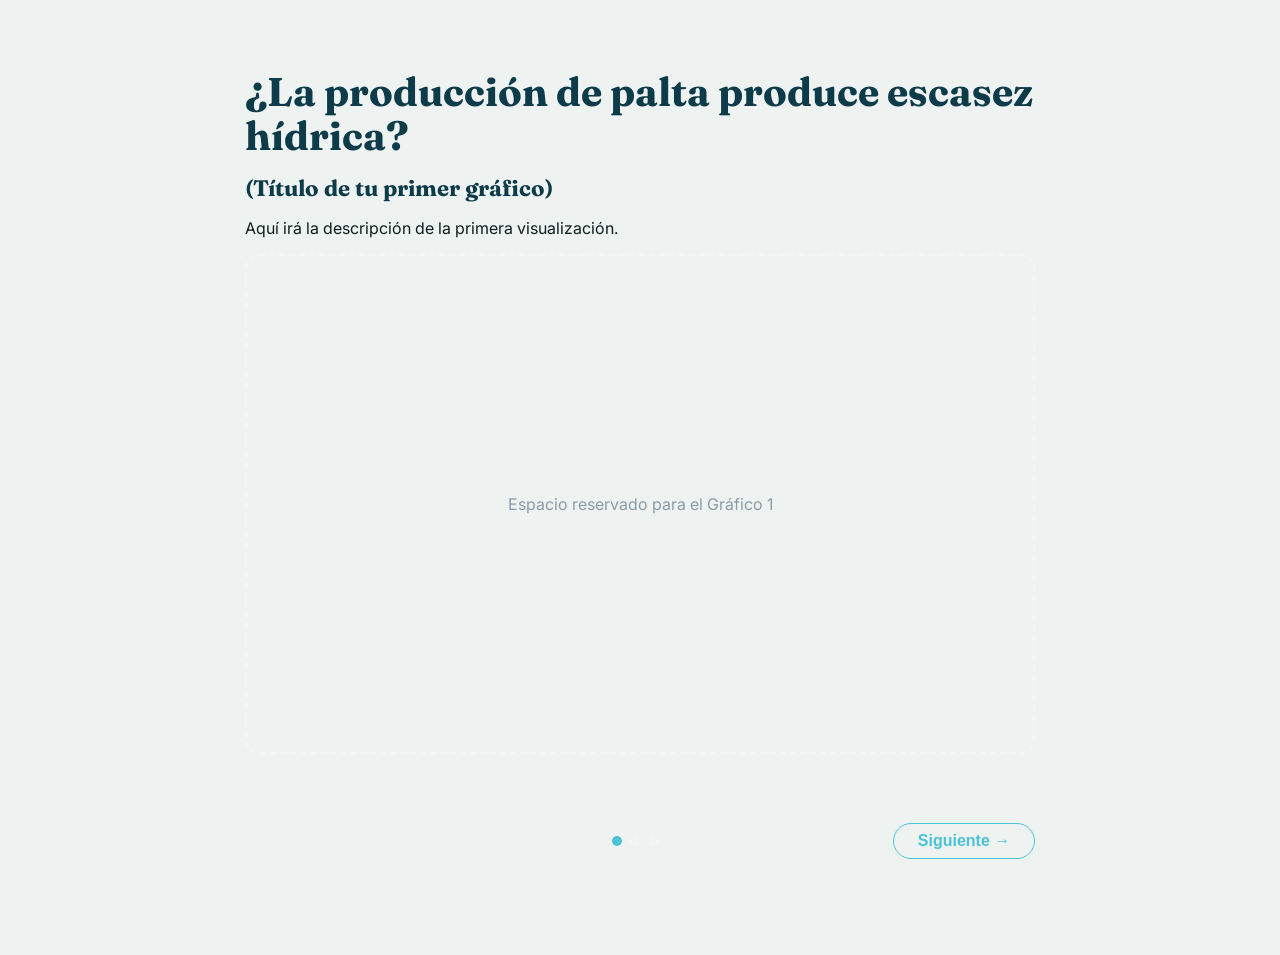
==== index.html @ ee27176e "Agrega estructura de carrusel al index" ====
<!DOCTYPE html>
<html lang="es">
<head>
<meta charset="UTF-8">
<meta name="viewport" content="width=device-width, initial-scale=1, viewport-fit=cover">
<title>Huella hídrica de la palta en Chile</title>
<link rel="preconnect" href="https://fonts.googleapis.com">
<link rel="preconnect" href="https://fonts.gstatic.com" crossorigin>
<link href="https://fonts.googleapis.com/css2?family=Fraunces:opsz,wght@9..144,500;9..144,700&family=Inter:wght@400;500;600&display=swap" rel="stylesheet">
<style>
  :root{
    --agua-1:#0d3b4a;
    --agua-2:#1f7a8c;
    --agua-3:#4dc2d7;          /* celeste de los títulos en modo oscuro */
    --palta-1:#4c6b2f;
    --palta-2:#8a9a3a;
    --tierra:#c9855a;
    --bg:#eef3f1;
    --ink:#0d1f1c;
    --card:#ffffff;
    --titulo:var(--agua-1);    /* h1 y h2 */
    --acento:var(--agua-2);    /* texto destacado del resultado */
    padding-top: env(safe-area-inset-top, 0px);
    padding-bottom: env(safe-area-inset-bottom, 0px);
  }
  @media (prefers-color-scheme: dark){
    :root:not([data-theme="light"]){
      --bg:#0e1513; --ink:#eef3f1; --card:#152220; --titulo:var(--agua-3); --acento:var(--agua-3);
    }
  }
  :root[data-theme="dark"]{
    --bg:#0e1513; --ink:#eef3f1; --card:#152220; --titulo:var(--agua-3); --acento:var(--agua-3);
  }
  *{box-sizing:border-box;}
  body{
    margin:0; background:var(--bg); color:var(--ink);
    font-family:'Inter',system-ui,-apple-system,sans-serif;
    -webkit-font-smoothing:antialiased;
  }
  .wrap{max-width:880px;margin:0 auto;padding:2.2rem 1.4rem 3rem;}

  h1, h2{font-family:'Fraunces',Georgia,serif; font-weight:700; color:var(--titulo);}
  h1{font-size:clamp(1.7rem,4vw,2.5rem); line-height:1.1; margin:0 0 .4rem;}
  h2{font-size:1.4rem; margin:0 0 .3rem;}
  p.lead{max-width:60ch;color:inherit;opacity:.82;font-size:1rem;line-height:1.5;margin:0 0 1.8rem;}

  .panel{
    background:var(--card); border-radius:18px; padding:1.4rem 1.4rem 1.6rem;
    box-shadow:0 1px 2px rgba(0,0,0,.06);
    margin-bottom:1.4rem;
  }
  .balanza{width:100%; border:0; display:block; min-height:560px;}

  section.mapa{margin:1.2rem 0 2rem; padding-bottom:1.8rem; border-bottom:1px solid rgba(0,0,0,.08);}
  section.mapa p.desc{opacity:.75; margin:0 0 1.2rem; max-width:65ch; line-height:1.5;}
  /* ---- Mapas interactivos ---- */
  .btn-sonido{font:inherit; font-size:.9rem; font-weight:600; padding:.5rem .9rem; border-radius:999px; cursor:pointer;
    border:1px solid var(--agua-2); background:transparent; color:var(--titulo); margin:0 0 1rem;}
  .btn-sonido[aria-pressed="true"]{background:var(--agua-2); color:#fff;}
  .mapas{display:grid; grid-template-columns:1fr 1fr; gap:1.2rem;}
  .mapa-card{margin:0; min-width:0; background:#0e1513; color:#eef3f1; border-radius:14px; padding:1rem .8rem 1.1rem; text-align:center;}
  .mapa-card figcaption{font-family:'Fraunces',Georgia,serif; font-weight:700; color:#4dc2d7; font-size:1.05rem;}
  .mapa-card svg{display:block; margin:.7rem auto; height:min(72vh,640px); width:auto; max-width:100%; touch-action:manipulation;}
  .reg{stroke:#1f7a8c; stroke-width:.5; stroke-linejoin:round; cursor:pointer; outline:none;}
  .halo{fill:none; stroke:#4dc2d7; stroke-width:1.8; stroke-linejoin:round; pointer-events:none;}
  .escala{max-width:260px; margin:0 auto;}
  .grad{position:relative; height:12px; border-radius:6px; border:1px solid #1f7a8c;}
  .marca{position:absolute; top:-5px; width:3px; height:20px; background:#fff; border-radius:2px; display:none; transform:translateX(-50%);}
  .ticks{display:flex; justify-content:space-between; font-size:.7rem; opacity:.75; margin-top:.25rem;}
  .escala-t{font-size:.78rem; opacity:.8; margin:.35rem 0 0;}
  .nota-m{font-size:.75rem; opacity:.6; margin:.5rem 0 0;}
  .creditos{font-size:.72rem; opacity:.55; margin:.8rem 0 0;}
  #globo{position:fixed; z-index:50; display:none; pointer-events:none; background:#152220; color:#eef3f1; border:1px solid #1f7a8c;
    border-radius:10px; padding:.55rem .75rem; font-size:.82rem; min-width:150px; max-width:230px; box-shadow:0 6px 20px rgba(0,0,0,.45);}
  #globo strong{color:#4dc2d7; font-family:'Fraunces',Georgia,serif; font-size:.95rem;}
  #globo .cifra{font-size:1.15rem; font-weight:700; margin:.15rem 0 .3rem;}
  #globo .barra{height:6px; border-radius:3px; background:rgba(255,255,255,.12); overflow:hidden;}
  #globo .barra i{display:block; height:100%;}
  #globo small{display:block; opacity:.7; margin-top:.3rem; line-height:1.3;}
  /* --- ESTILOS DEL CARRUSEL --- */
  .carrusel-contenedor {
     position: relative; width: 100%; min-height: 600px; margin-top: 1rem;
  }
  .slide {
      display: none; /* Oculta todos los gráficos por defecto */
      animation: fadeIn 0.4s ease-in-out;
  }
  .slide.activo {
      display: block; /* Solo muestra el que tiene la clase activo */
  }
  @keyframes fadeIn {
      from { opacity: 0; transform: translateY(10px); }
      to { opacity: 1; transform: translateY(0); }
  }
  .controles-carrusel {
      display: flex; justify-content: space-between; align-items: center;
      margin-top: 2rem; padding-top: 1rem;
      border-top: 1px solid rgba(255,255,255,0.1);
  }
  .btn-nav {
      background: transparent; color: var(--agua-3);
      border: 1px solid var(--agua-3); padding: 0.5rem 1.5rem;
      border-radius: 99px; font-size: 1rem; font-weight: 600;
      cursor: pointer; transition: all 0.2s;
  }
  .btn-nav:hover { background: rgba(77, 194, 215, 0.1); }
  .btn-nav:disabled { opacity: 0; pointer-events: none; }
  .indicadores { display: flex; gap: 8px; }
  .punto {
      width: 10px; height: 10px; border-radius: 50%;
     background: rgba(255,255,255,0.2); transition: 0.3s;
  }
  .punto.activo { background: var(--agua-3); }
</style>
</head>
<body>
<div class="wrap">
 <div class="wrap">
    <!-- TÍTULO PRINCIPAL FIJO -->
    <h1>¿La producción de palta produce escasez hídrica?</h1>

    <div class="carrusel-contenedor">
        
        <!-- SLIDE 1: ESPACIO PARA TU FUTURO GRÁFICO (Activo por defecto) -->
        <div class="slide activo" id="slide-0">
            <h2>(Título de tu primer gráfico)</h2>
            <p class="desc">Aquí irá la descripción de la primera visualización.</p>
            
            <!-- Recuadro temporal mientras haces el gráfico -->
            <div style="min-height: 500px; border: 2px dashed rgba(255,255,255,0.2); display: flex; align-items: center; justify-content: center; color: #8a9ba8; border-radius: 14px;">
                Espacio reservado para el Gráfico 1
            </div>
        </div>

        <!-- SLIDE 2: TU MAPA CON SONIDO (El código exacto que ya tenías) -->
        <div class="slide" id="slide-1">
            <section class="mapa" style="border:none; margin:0; padding:0; padding-bottom: 0;">
                <h2>Impacto Territorial: Plantaciones vs. Escasez Hídrica</h2>
                <p class="desc">Comparativa geográfica entre la concentración de hectáreas plantadas de palto y la cantidad de decretos de escasez.</p>
                <button type="button" id="btn-sonido" class="btn-sonido" aria-pressed="false">🔇 Activar sonido</button>
                <div class="mapas">
                    <figure class="mapa-card" id="m-palto"></figure>
                    <figure class="mapa-card" id="m-escasez"></figure>
                </div>
                <p class="creditos">Sonidos de floraphonic, freesound_community y kanah95 (Pixabay), recortados y con el volumen igualado.</p>
                <div id="globo" role="tooltip"></div>
            </section>
        </div>

        <!-- SLIDE 3: EL NUEVO MAPA INTERACTIVO DE PLOTLY -->
        <div class="slide" id="slide-2">
            <section class="mapa" style="border:none; margin:0; padding:0;">
                <h2>Uso de Agua por Región: Producción y Exportación</h2>
                <p class="desc">Explora el mapa interactivo pasando el cursor para ver el volumen de agua gastada en producción regional.</p>
                
                <!-- Llama al mapa que creamos en Python -->
                <iframe id="mapa3" style="width: 100%; min-height: 820px; border: none;" src="visualizaciones/mapa_interactivo_agua.html" title="Mapa Interactivo Agua" loading="lazy"></iframe>
            </section>
        </div>

    </div>

    <!-- BOTONES DE NAVEGACIÓN (Flechas) -->
    <div class="controles-carrusel">
        <button id="btn-prev" class="btn-nav" disabled>&#8592; Anterior</button>
        <div class="indicadores">
            <span class="punto activo"></span>
            <span class="punto"></span>
            <span class="punto"></span>
        </div>
        <button id="btn-next" class="btn-nav">Siguiente &#8594;</button>
    </div>
</div>

<script>
  // Ajusta la altura del iframe con la que informa la visualización (sin scroll interno)
  (function(){
    const frame = document.getElementById('balanza');
    window.addEventListener('message', function(e){
      if (e.source !== frame.contentWindow) return;
      const d = e.data;
      if (d && d.tipo === 'balanza-altura' && Number.isFinite(d.altura)) frame.style.height = d.altura + 'px';
    });
  })();
</script>
<script>
(function(){
  const MAPA = {"vb":[0,0,210.4,835.4],"r":[{"n":"Arica y Parinacota","p":"M150.2 36.8L149 37.1L148.9 38.1L145.7 40.4L144.2 40.1L142.7 41L140 38.7L130.2 38.9L121.6 43L122 41.2L120.1 33.8L120.7 27.3L121.3 26.3L119.7 24.3L120.7 23.5L124.5 23.6L126.7 22.5L128.1 22.5L130.7 20.4L133 16.5L131.5 11.3L132.1 9.2L134.9 9.5L139.1 6L139.1 8.3L141.9 11L143.1 16.1L146.6 16.8L147.9 18L146.1 20.2L147.8 21.7L147.5 22.9L148.3 23.6L148.1 25.9L149.1 26.9L149 29.6L148.4 30.1L149.5 31.3L150.7 34.8L150.4 36.4Z","ha":26.5,"y":2022,"d":3,"f":["2025-07-22","2026-07-23","2027-07-24"]},{"n":"Tarapacá","p":"M124.8 63.6L125.1 59.3L124.5 53.8L124.1 52.3L123 51.2L123.4 49.2L121.6 43L130.2 38.9L140 38.7L142.7 41L144.2 40.1L145.7 40.4L148.9 38.1L149 37.1L150.2 36.8L151.9 39.4L153.3 39.9L157.3 44L158.9 44.5L161.9 47L155.8 54.2L157.7 55.8L159.2 56.2L158.7 60L158.4 60.6L154.2 61.2L154 62.3L155.5 62.4L155.3 64.9L156.4 66.4L156.1 67.2L154.7 67.4L154.7 69.3L160.9 73.4L158.7 75.1L158.6 78.1L160.3 79.7L159.1 82.3L152.1 87L142.4 89.4L137.3 94.4L134.9 90.8L132.7 90L126.5 90.1L125.7 88.1L126.3 87.6L126 85.9L124.9 83.7L125.1 82.8L123.9 81.4L124.9 79.9L124.8 78.6L123.3 76.9L123.8 76.6L123.6 70.8L124.4 69.4L123.8 67.3L125 65.7L124.4 64.1Z","ha":0.0,"y":2016,"d":0,"f":[]},{"n":"Antofagasta","p":"M158.9 172.9L156.7 173L155.9 174.4L153.8 175.1L152.9 174.4L149.5 174.5L148.4 176L149.2 177.3L147.6 179L148.1 180.1L147.1 181.9L147.9 182.1L147 183.7L143.9 184.9L141 185.3L140 184.8L137.9 186.9L133 186.1L130.8 186.7L129.7 185.6L127.3 186.2L126.1 187.1L122.1 186.4L121.4 185.7L116.5 188.1L114.8 188L114.5 189.2L113.7 189.2L114.3 188L112 184.1L112.1 183.2L113.1 182.4L113.2 180.8L114.1 180.3L113.9 178L116.4 176.8L116.8 175.2L118.1 174.6L118.5 172L117.8 169.4L117 168.9L117.7 166.1L116.4 164.7L116.6 163.7L115.4 160.5L115.9 157.5L115.3 156.9L117 148.9L116.6 145.6L117.1 143L116.5 142.1L119.3 137L119.2 135.4L117.8 133.8L116.8 133.7L116.2 135.1L114.6 134.6L115.3 130.7L114.8 129.2L115.7 127.8L115.3 126L115.8 125L116.9 124.3L117.4 125.8L118.7 125.7L120.1 124.6L121.6 121.8L121.1 118.7L122.1 116L121.7 114.6L122.6 113L122 112.2L123.9 100.4L124.7 98.8L124.5 94.9L125.8 93.5L126.6 90.1L132.7 90L134.9 90.8L137.3 94.4L142.4 89.4L152.1 87L159.1 82.3L160.3 79.7L161.7 79.5L166.7 87.4L166.7 93.8L169.2 97.4L169 101.9L171.8 104.6L171.4 105.6L172.2 107.6L172 110.6L172.6 110.9L172.8 113L174 113.8L173.9 115L173 115.8L173 120.1L174.8 121.2L179.8 121.5L188.1 119.7L192.1 123.7L185 145.8L165.3 153.6L163.9 155.6L162.3 155.5L160.7 158.4L160.1 157.9L159.8 158.3L159.9 159.5L158.4 162.1L159.5 163.8L161.1 164.5L161.7 166.9L162.7 167.6L163.2 168.9L159.9 170L159.8 171.2L158.9 172.2L159.2 172.7Z","ha":null,"y":null,"d":0,"f":[]},{"n":"Atacama","p":"M158.9 172.9L159.3 174.5L157.9 176.1L159.4 178.8L158.9 180L160.3 181.6L162.4 191.7L158.6 194L158 198.4L164.9 207.6L163.8 208.8L164.2 210.1L161.4 210.7L160 212.2L158.6 211.8L158.2 213.1L157 212.7L156.2 211.4L153.9 211.4L152.2 213.4L152 214.9L152.9 215.6L151.9 216.1L150.5 218.8L149.4 218.9L150.4 220.4L149.4 220.5L149.7 221.3L148 222.5L148.2 224.3L147.3 224.6L146.5 228.5L145.3 230.1L144.1 230L142.6 233.4L140.7 235.5L139.6 234.7L137.9 237.8L136.8 238.2L136.4 239.1L135.2 239.2L135.6 239.9L134.6 240.8L135 243.2L134.3 243.4L133.5 245.7L134.3 247.2L132.7 250L133 251.8L132.3 252.7L132.2 255L130.2 255.2L128.8 256.1L129.1 257.4L127.8 258.2L127.3 260.3L128.5 260.9L128.1 261.8L128.9 262.6L125.9 263.5L123.6 263.2L121.2 260.1L119.6 260.1L119.3 260.6L117.9 260.3L117.7 257.1L115.9 253L112.3 253.3L112.1 254.3L110.6 255.1L108.3 254.9L106.9 255.9L106.2 258.9L105.1 259.7L104.4 259.7L104.5 258.7L102.4 258.2L102 256.1L100.4 256.1L98.8 255.1L97.5 256L95.7 256L95.6 255.2L96.5 254.3L95.8 253.7L95.3 250.1L96 248.8L98.2 247.7L100 245.3L100.3 244.1L99.6 242.8L100.8 242.3L100.9 240.9L101.7 240.6L102.9 238.4L102.1 237.1L103.1 235.6L102.4 232.9L103.3 232.3L103.4 229.4L105.7 223.4L106.2 224L108.5 222.6L108.8 220.1L107.1 217.1L107.8 216L106.9 212.9L107.7 211.6L108.5 212.4L109.5 211.9L109.6 210.4L110.5 210.4L110.1 210.1L110.8 209.4L109.9 206.7L110.9 204.7L112 204.1L111.5 203.1L113.1 200.2L112.8 196.3L114.3 195.3L113.3 194.1L113.9 193.4L113.3 192.2L113.7 189.2L114.5 189.2L114.8 188L116.5 188.1L121.4 185.7L122.1 186.4L126.1 187.1L127.3 186.2L129.7 185.6L130.8 186.7L133 186.1L137.9 186.9L140 184.8L141 185.3L143.9 184.9L147 183.7L147.9 182.1L147.1 181.9L148.1 180.1L147.6 179L149.2 177.3L148.4 176L149.5 174.5L152.9 174.4L153.8 175.1L155.9 174.4L156.4 173.1L158.6 172.9Z","ha":144.9,"y":2024,"d":14,"f":["2008-08-22","2012-03-15","2012-09-16","2013-03-17","2013-09-18","2015-08-06","2016-02-07","2016-08-12","2021-05-02","2021-11-05","2022-05-05","2022-06-24","2023-11-16","2024-11-17"]},{"n":"Coquimbo","p":"M92.3 296.6L92.5 295.1L91.2 290.4L91 287.3L91.8 281L92.8 278.7L93.4 279.9L94.3 279.9L95.6 279.4L96.6 277.2L97.1 277.7L98 277.3L98.4 275.3L97.4 273.5L98.8 273.1L99.1 272L99.7 272.6L100.5 271.2L100.2 269.7L99.1 268.5L100.2 265.3L99.3 263.9L99.9 261.7L99.1 260.7L99.4 259.5L96.5 257.6L95.7 256L97.5 256L98.8 255.1L100.4 256.1L102 256.1L102.4 258.2L104.5 258.7L104.4 259.7L105.1 259.7L106.2 258.9L106.9 255.9L108.3 254.9L110.6 255.1L112.1 254.3L112.3 253.3L115.9 253L117.7 257.1L117.9 260.3L119.3 260.6L119.6 260.1L121.2 260.1L124.1 263.3L125.9 263.5L128.8 262.8L129 265.9L130.3 267.3L129.6 269.4L130.4 270.5L129.6 274L128.5 275.4L129.2 276.1L131.6 276.2L131.8 276.8L131.3 278.2L130.2 278.2L129.8 280.8L128.7 281.7L126.4 281.9L124.4 280.9L125.2 282.7L123.6 284L123.6 285.3L122.7 286.6L122.5 289.1L120.9 293.3L122 295.8L120.9 295.8L119.2 298.5L118.1 296.7L116.5 298.9L115.7 307.8L116.8 308.8L116.8 309.6L117.6 309.7L118 313.1L121.8 313.8L123.3 315.4L121.6 317.4L119.7 316.8L119.5 317.3L120.6 317.8L120.5 318.6L121.2 319.2L120.9 322L118.4 322.1L118 320L116.4 319.5L116.1 320L113.8 319.1L113.7 317.5L112.9 317.6L112 316.7L107.8 318L107.4 317.3L105.5 317L105.7 317.8L102.8 319.9L101.8 319L99.1 320.6L95.8 319.7L94.8 320.1L95.3 319L95.6 315.2L95.1 315.2L95.7 314.1L95.3 313.1L94.4 313.1L95.5 311.4L94.7 310.7L93.9 307.5L94.2 305.6L92.1 298.5L92.4 296.7Z","ha":3015.7,"y":2024,"d":42,"f":["2008-07-29","2008-08-06","2008-08-15","2011-05-24","2011-05-24","2011-08-01","2011-12-06","2012-06-07","2013-02-27","2013-09-21","2013-11-20","2014-08-06","2014-08-27","2015-02-06","2015-03-02","2015-08-09","2015-08-09","2015-11-10","2016-05-10","2016-11-11","2017-05-22","2017-09-29","2018-05-02","2018-11-03","2019-05-27","2019-12-01","2020-06-30","2021-01-01","2021-07-04","2022-01-05","2022-07-06","2023-07-07","2024-07-07","2025-07-08","2025-07-11","2025-07-26","2026-07-07","2026-07-12","2026-07-27","2027-07-10","2027-07-10","2027-07-24"]},{"n":"Valparaíso","p":"M94.8 320.1L95.8 319.7L99.1 320.6L101.8 319L102.8 319.9L105.7 317.8L105.5 317L107.4 317.3L107.8 318L112.7 317L114 317.9L113.8 319.1L116.1 320L116.4 319.5L118 320L118.4 322.1L120.3 321.8L122.9 323.2L122.7 325.5L124.6 326.3L125.1 327.8L124.1 329.7L124.6 331.8L125.4 333.4L127.9 335.4L127.3 337.8L122.7 340.7L122.5 341.7L121.3 340.1L119.7 339.9L119.2 338.4L118.4 338.1L116.9 339.6L114.8 336.4L112.6 336.8L112 336L109.8 336.1L106 337.2L105.7 339.5L106.3 341.9L104.8 342.6L101.7 342.7L101.6 345.7L99 346.6L99.2 350.7L97 352.3L98.6 353.9L97.2 354.6L94.5 354.2L94.4 356.3L91 358.1L89 357.1L88.4 357.4L89.4 354.2L92.2 352.9L93.2 350.2L92.9 349.5L93.4 349.5L93.1 348.4L91.4 346.9L92.4 344.2L91.5 343L91.8 342.4L91.2 341.9L91.7 341.4L90.6 339.6L91.8 339.9L92.3 338.4L94.4 338L94.6 336.1L95.5 335.8L94.8 332.8L95.9 332.7L95.5 331.5L96.3 331.5L97.1 330L96.2 327.4L97.1 326.7L97.6 324.7L96.2 323.5L96.1 321.8L94.8 320.5Z","ha":20254.9,"y":2025,"d":75,"f":["2008-07-29","2008-08-15","2008-10-21","2011-05-24","2011-05-24","2011-07-28","2011-12-06","2012-05-09","2012-05-09","2012-05-18","2012-05-29","2012-06-07","2012-12-12","2013-06-13","2014-04-11","2014-04-11","2014-04-11","2014-07-15","2014-07-15","2014-10-12","2015-03-04","2015-04-13","2015-05-28","2015-09-05","2015-10-01","2015-10-14","2015-11-26","2016-09-24","2016-09-29","2017-07-24","2017-07-31","2017-08-22","2017-10-03","2018-02-02","2018-07-05","2018-07-30","2018-07-30","2018-08-01","2019-01-06","2019-03-01","2019-07-30","2019-07-30","2019-09-01","2020-01-31","2020-02-20","2020-03-02","2020-03-02","2020-03-02","2020-03-16","2020-03-17","2020-08-04","2020-08-21","2020-09-03","2020-09-03","2020-09-03","2021-02-05","2021-02-27","2021-03-21","2021-08-08","2021-08-28","2021-09-08","2021-09-22","2022-02-09","2022-03-01","2022-03-09","2022-03-23","2022-08-10","2022-09-01","2022-09-10","2022-09-24","2023-08-12","2023-09-11","2023-09-11","2024-08-13","2024-09-27"]},{"n":"Metropolitana de Santiago","p":"M113.6 336.7L115 336.6L116.9 339.6L118.4 338.1L119.2 338.4L119.7 339.9L121.3 340.1L122.5 341.7L122.7 340.7L125.7 338.8L126.6 340.6L126.4 342.1L127.1 342.7L126.9 343.5L127.7 344.6L129.5 343.4L132 343.8L132.6 345.7L131.9 346.2L131.3 348.7L130.5 349.2L130.6 353L129.8 354.4L129.9 355.8L130.8 356.8L129.8 358.3L130.8 358.3L131.5 359.3L130.5 361.9L132 363.2L131.9 364.4L129.7 365.3L128.4 364.4L126.6 365.1L126.7 363.9L124.6 362.9L124.2 362.1L124.7 361.7L123.8 359.8L122.5 359.8L122.2 360.6L120.5 360.2L120.9 359.1L119.7 356.6L118.3 355.9L113.6 357.8L112.6 357.1L111.5 357.9L110.7 357.6L110.1 358L110.8 359.1L110.2 359.8L108.7 359.9L108.7 360.6L107.8 360.9L108.2 362.2L104.8 363L102.4 362.5L100.1 360L98 360.7L95.6 359L94.2 358.8L93.8 359.8L91.1 358.4L91.6 357.5L94.4 356.3L94.5 354.2L97.2 354.6L98.6 353.9L97 352.3L99.2 350.7L99 346.6L101.6 345.7L101.7 342.7L104.8 342.6L106.3 341.9L105.9 337.3L109.8 336.1L112 336L113.3 336.8Z","ha":4808.2,"y":2025,"d":81,"f":["2008-07-29","2008-08-15","2011-08-17","2011-10-13","2012-07-20","2012-10-04","2017-05-11","2017-05-11","2018-04-25","2018-10-26","2019-01-05","2019-02-14","2019-07-30","2020-01-19","2020-01-19","2020-02-26","2020-03-06","2020-04-01","2020-04-17","2020-06-30","2020-08-04","2020-08-04","2020-08-21","2020-08-27","2020-09-11","2020-09-19","2020-10-02","2020-10-06","2020-10-20","2020-10-30","2021-01-01","2021-02-05","2021-02-21","2021-02-24","2021-02-28","2021-03-04","2021-03-14","2021-03-21","2021-04-05","2021-04-21","2021-05-02","2021-07-04","2021-08-08","2021-08-22","2021-08-25","2021-09-15","2021-09-18","2021-09-21","2021-10-06","2021-11-03","2022-01-05","2022-01-05","2022-02-09","2022-02-23","2022-02-23","2022-02-25","2022-03-16","2022-03-19","2022-03-22","2022-04-07","2022-05-04","2022-07-06","2022-07-06","2022-08-10","2022-08-24","2022-08-24","2022-08-27","2022-09-17","2022-09-21","2022-09-23","2023-07-07","2023-08-25","2023-08-25","2023-09-20","2023-09-22","2023-09-23","2023-10-17","2023-10-17","2023-10-17","2023-11-16","2024-12-20"]},{"n":"O'Higgins","p":"M84.9 362.7L84.8 361.9L88.5 357L88.4 357.4L90.1 357.4L93.8 359.8L94.3 358.8L96.7 359.4L98 360.7L100.6 360.2L102.4 362.5L104.8 363L108.2 362.2L107.8 360.9L108.7 360.6L108.7 359.9L110.2 359.8L110.8 359.1L110.1 358L110.7 357.6L111.5 357.9L112.6 357.1L113.6 357.8L118.3 355.9L119.7 356.6L120.9 359.1L120.5 360.2L122.2 360.6L122.5 359.8L124.1 360.1L124.6 362.9L126.7 363.9L127.5 367.5L124.9 369.5L123.1 372.2L123.2 373.4L121.2 375.1L121.1 375.5L122.4 376.2L120.6 379.1L120.6 380.3L119.9 380.6L117.5 380.3L116.1 379.1L114.4 380.1L111.3 377.5L107.3 377.7L105.3 376L104.2 376.7L103.5 375.9L101.7 376.9L100.4 376L98.3 376.9L98.5 378.5L92.2 377.4L91.4 379.1L89.3 376.8L86.8 376.5L84.8 374.2L83.8 373.8L84.4 369.5L84 368.3L85.4 366.8L85.5 365.5L85 363.4Z","ha":4560.8,"y":2024,"d":6,"f":["2008-07-29","2011-10-27","2015-10-24","2020-04-03","2022-03-01","2022-09-01"]},{"n":"Maule","p":"M84.2 373.8L86.6 376.4L89.3 376.8L91.4 379.1L92.2 377.4L98.5 378.5L98.3 376.9L100.4 376L101.7 376.9L103.5 375.9L104.2 376.7L105.3 376L107.3 377.7L111.3 377.5L114.4 380.1L116.1 379.1L117.5 380.3L119.9 380.6L119.7 384.2L116.3 384.7L115.3 386.3L117 387.3L118.5 387.3L118.3 390.5L119.6 391.5L119 392.2L119.5 393.4L118.8 393.9L120.1 396.6L119.7 397.3L121 398L118.8 399.2L118.7 400.1L119.7 400.2L118.7 401.3L119.6 401.6L119.8 402.8L119 403.1L118.7 405.2L117.2 405.7L116.3 404.9L115.3 404.9L115.5 405.6L112.6 407.7L113.1 408.5L112.5 409.1L113.2 410.2L112.4 411L108.7 410.5L108.6 412L106.9 412.6L105 411.7L105.1 410.2L103.9 409.6L101.4 411.8L100.7 411.3L100.1 411.8L99.3 413.5L97.6 412.6L96.9 411.1L91.6 409.5L89 407.4L85.6 407.4L82.8 404.5L81.7 407.2L79.9 406.3L79 407.5L78.2 406.9L77 407.4L76.1 406.3L77.2 406.5L77.8 405.7L74.2 404.9L74.4 403.4L72.7 403.5L71.1 402.2L70.9 402.7L68.3 402.2L68.5 401.1L72.8 397.6L72.5 395.5L71.3 393.4L71.7 392.5L74.5 390.4L74.3 388.8L76.2 387.2L76.7 385.3L80.7 382.6L81.1 378.2L84.2 373.8Z","ha":55.0,"y":2024,"d":19,"f":["2008-08-06","2008-08-15","2011-08-25","2011-08-25","2011-10-13","2013-05-29","2014-04-21","2014-08-13","2014-08-27","2016-02-05","2017-04-28","2017-11-26","2018-06-04","2018-12-05","2020-03-06","2020-09-09","2022-02-25","2022-08-26","2023-10-14"]},{"n":"Ñuble","p":"M77.5 422.1L76.8 421.4L75.1 421.7L74.6 421.1L74 421.8L71.1 421.5L71.2 420.7L72.9 420.9L72.1 417.3L67.9 414.8L67.2 413.1L67.8 412.5L67.6 411.7L66.1 411.4L67.7 407.7L67.5 403.9L68.6 402L70.9 402.7L71.1 402.2L72.7 403.5L74.4 403.4L74.2 404.9L76.6 405.6L77.3 405.2L77.7 406.3L76.1 406.3L77 407.4L78.2 406.9L79 407.5L79.9 406.3L81.7 407.2L82.8 404.5L85.6 407.4L89 407.4L91.6 409.5L96.9 411.1L97.6 412.6L99.3 413.5L100.7 411.3L101.4 411.8L103.9 409.6L105.1 410.2L105.4 415.7L106.2 416.5L105.1 417L103.9 416.4L103.5 419.3L102.5 419.9L103.7 420.3L103.3 421.7L104.5 422L104.1 422.6L102 422.7L104.3 425.6L100.6 425.6L98.5 424.7L97.7 425.1L95.4 423.4L94.6 423.8L94.5 426.1L91.6 426.4L89.3 425.6L87.3 427.2L85.1 427.4L84.3 426.8L83.5 427.4L79.1 427.4L79.4 425.2L81.1 424.3L77.7 422.7Z","ha":39.6,"y":2024,"d":1,"f":["2024-04-21"]},{"n":"Biobío","p":"M43.2 451.4L45.1 452.8L44.2 453.6L43.3 452.3ZM52.4 422.7L53.4 424.2L52.4 424.8L51.8 423.8L52 422.9ZM57.6 451L56.3 452.5L57.1 452.9L57.7 455.1L56.7 455L56.7 454L55.7 453.3L52.8 455L52.3 454.5L52.6 450.1L53.7 449.2L53.8 446.4L52.6 443.1L49.6 438.9L49 436.7L51 434L50.5 432L49.1 430.8L49.5 428.2L51 426.4L51.4 427.4L55.3 428.5L57.3 428.2L59.5 426.9L60.5 424.5L59.6 423.1L60.3 419.7L58.9 418.6L59.5 417.8L59.8 418.3L60.8 417.7L60.2 417.1L61 415.1L61.5 415.2L61.3 417.3L63.7 417.5L64.4 415.1L63.7 414.3L64 413.2L65 413.5L65.7 411.4L67.6 411.7L67.8 412.5L67.2 413.1L67.9 414.8L72.1 417.3L72.9 420.9L71.2 420.7L71.1 421.5L74 421.8L74.6 421.1L75.1 421.7L76.8 421.4L77.7 422.7L80.8 423.8L81.1 424.3L79.4 425.2L79.1 427.4L83.5 427.4L84.3 426.8L85.1 427.4L87.3 427.2L89.3 425.6L91.6 426.4L94.5 426.1L94.6 423.8L95.4 423.4L97.7 425.1L98.5 424.7L100.6 425.6L104.3 425.6L103.5 426.4L103.9 427.7L102.3 429.2L101.7 429.1L102.1 431.5L103.1 431.9L103.8 433.8L103.2 434.7L103.7 435.7L102.2 436.7L101.8 438L103.7 440.9L102.7 441.6L104.1 442.3L103.9 443.6L104.7 443.9L105.4 445.8L106.7 446.9L105.4 447.3L104.5 446.6L102.9 447L98.2 446.5L97 448.4L95 449L94.5 449.9L93.3 449.8L92.6 451.4L91.1 450.2L91.6 450L91.1 449.4L91.5 448.3L90.9 447.8L91.4 446.1L90.2 445.4L87.2 446.2L85.7 444.5L83.9 445L82.7 444.5L79.7 442.1L78.2 442.1L76.4 441.3L74.7 439.3L74.4 437.1L71.5 437.6L70.2 436.5L66.7 435.9L62 436.7L61.8 437.7L61.1 438.1L61.4 438.8L63 438.6L63 440.5L61 441.9L61 443.8L59.6 444.4L59.1 445.7L61.9 446.8L61.9 448.3L57.7 451Z","ha":12.4,"y":2024,"d":4,"f":["2008-07-29","2008-08-15","2009-08-04","2014-07-08"]},{"n":"La Araucanía","p":"M68.4 436L71 436.7L71.5 437.6L74.4 437.1L74.7 439.3L76.4 441.3L78.2 442.1L79.7 442.1L82.7 444.5L83.9 445L85.7 444.5L87.2 446.2L90.2 445.4L91.4 446.1L90.9 447.8L91.5 448.3L91.1 449.4L91.6 450L91.1 450.2L92.6 451.4L93.3 449.8L94.5 449.9L95 449L97 448.4L98.2 446.5L102.9 447L104.5 446.6L106.4 448.3L105.7 450L106.4 450.9L106.7 453.8L109.7 456.2L110 457.4L108.4 458.9L108.8 459.6L108 461L104.4 460.8L97.2 464.4L97.8 466.8L97.3 469.3L98.4 472.1L97.8 473.5L96.6 474L96.8 475.7L96.2 476.6L94.9 477.5L96.1 477.8L96.3 478.6L95.5 479.6L93.2 479.4L91 476.6L89 476.5L86.6 475.1L80.3 477.4L79.2 477L79.9 476L78 476.9L73.9 476.3L73.6 475.5L70.9 475.9L70.2 475.3L68.1 475.3L68 474.7L66 474.9L65.7 474.2L67.1 472.7L66.6 472.2L64.7 472.8L63 472.4L61.7 474.4L59.9 475L58.4 474.4L59.2 473.9L58.7 471.5L56.7 465.7L53.1 458.7L52.5 455L55.7 453.3L56.7 454L56.7 455L57.7 455.1L57.1 452.9L56.3 452.5L56.6 451.9L60.6 449.3L60.7 448.6L61.9 448.3L61.9 446.8L59.1 445.7L59.6 444.4L61 443.8L61 441.9L63 440.5L63 438.6L61.4 438.8L61.1 438.1L62.6 436.5L67 436Z","ha":null,"y":null,"d":0,"f":[]},{"n":"Los Ríos","p":"M57 484.4L58 485.4L57.4 486.3L55.5 484.8L56.4 484.6ZM82.5 477L86.2 475L89.6 476.7L91 476.6L91.8 478.2L91 480L92 480.7L91.4 480.9L92 483.3L91.6 484L93.7 485.6L93.1 486.8L92.1 487.3L91.9 489.7L88.7 489.4L89.2 489.9L88.7 491.1L89.3 491.4L88.6 492.1L90.4 494L91 493.4L91.7 493.7L92.3 495.2L90.4 496.8L88.7 496.5L88 499.3L85.6 501L80.8 501.8L78.6 501.3L77.8 501.9L75.6 501.4L72 502L71 500.9L68 500L64 495.7L61.9 494.8L54.9 494.7L53.8 493.2L50.9 493.9L49.6 493.6L49 492.6L48.3 492.7L48.1 491.7L49.6 490.3L49.3 488.6L48.4 487.6L49 486.7L50.9 486.5L53.1 485.3L53.5 484.3L54.3 484.5L55.2 486.3L55.6 485.2L56.7 486.5L57.4 486.4L58.2 484.7L60.4 485.7L60.2 484.9L59.2 485.1L58 484.4L58.2 482L59.7 481.4L59.6 480.8L58.1 481.6L57.5 484.4L54.9 484.7L55.2 482.4L54.7 481.4L58.1 477.6L58.1 476L58.9 475.4L58.4 474.4L59.9 475L61.7 474.4L63 472.4L64.7 472.8L66.6 472.2L67.1 472.7L65.7 474.2L66 474.9L68 474.7L68.1 475.3L70.2 475.3L70.9 475.9L73.6 475.5L73.9 476.3L78 476.9L79.9 476L79.2 477L81.8 477.2Z","ha":null,"y":null,"d":2,"f":["2022-05-25","2023-07-18"]},{"n":"Los Lagos","p":"M26.3 562.7L29.9 564.5L29.8 565.2L27.5 565.4L25.8 566.2L24.4 563.7L26.2 563.8ZM36.8 559.1L36.6 560.7L36.1 560.1L36.5 559.3ZM47.3 558.4L49.4 559.2L49.1 559.9L47.9 560.2L46.4 558.4ZM48.3 555.5L49.4 555.8L49.1 557L47.6 556ZM50.5 555.6L51.4 557L51 557.5L50.2 556.8L50.3 555.2ZM51.7 554.6L52.1 555.8L51.4 555.9L51 554.7ZM52.2 549.8L56.6 552L53.7 551.5L51.2 549.8ZM63.1 545.1L63.9 546L65.1 545.7L65.3 547L64.2 546.4L64.5 547.3L62.9 545.1ZM56.2 543.6L58.5 543.8L58.4 544.5L55.9 543.8ZM53.9 543.4L54.5 543.5L53.5 544.1L52.2 544.1L52 543.7L52.9 543.1ZM50.9 542.5L51.4 543.4L51.1 544.5L52.2 545.2L51.6 545.4L50.6 544.2L47.6 543.7L48.2 543L50.5 542.5ZM56.9 540.1L56.8 540.6L55.5 540.7L55.6 539.9ZM50.8 538.4L52.6 538.9L52.6 540L55.1 541.8L55.3 542.7L54 542.4L54.7 542L52.4 540.5L50 540.4L50.6 539.7L49.5 538.6L50.3 538.6ZM62.3 536.1L60.8 537.6L60.2 536.4L60.9 536.6L61.4 535.8ZM55.3 532.6L56 533.9L53.8 533.4L54.5 533.1ZM74.3 531.9L74.7 533.3L74.1 533.9L71.9 533L73.5 531.8ZM75.1 529.9L74.6 531.7L74 531.4L74.7 530.1ZM44.7 525.6L44.2 525.9L45.2 526.6L44.7 527.2L43.6 526.5L42.2 527.1L45.2 527.7L46.3 527.2L46.7 527.6L49.4 525.9L50.3 526.5L52 525.9L53.3 526.6L52.2 527.6L52.7 528.6L51.5 529.1L54.7 531.8L53.3 533.8L55.5 534.7L56.3 535.9L55.8 537.5L51.8 537.4L49.4 538.5L49.8 539.6L48.9 540.5L50.9 541.7L48.1 542.4L47 541.6L48.1 540L47.6 539.5L47.5 540.4L46.3 541.8L47.5 542L46.7 543L47.7 544L49.3 544.5L48.9 545L50.1 545.3L50.5 546.3L51.9 546.4L53.4 547.7L53.4 549.3L51.4 549.2L50.6 548.3L50.8 549.3L49.6 548.7L48.2 548.8L50.4 549.9L50.6 551L51.9 551.1L52.3 553.1L51.1 552.4L50.2 552.6L53.2 553.7L53.3 554.7L51.4 554.1L48.6 554.9L48.4 554.1L47.6 554.2L47.5 556L49.1 557.4L49.4 558.5L45.6 557.8L46.5 559.2L46.4 560.5L44.8 560.7L43.9 559.7L41.8 559.3L40.2 560.1L39.2 559.2L34.3 557.9L33.5 557.3L33.6 556.6L34.9 554.7L35.5 554.6L35.3 553.2L37.2 552.3L36.8 551.7L37.7 550.9L37.6 549.7L38.6 549.5L38.9 548.2L38.8 545.6L39.6 544.4L38.1 539.8L39.2 537L38.5 536L41.6 531.7L41 528.8L42 528.7L42.3 527.8L40.9 526.7L42.2 525.4L43.4 525.9L44.2 525.5ZM62.5 524.8L63.8 527.1L62.9 527.3L61.1 526.1L62.2 526.1L61.7 524.8L62.4 524.5ZM64.4 523L66 523.7L64.3 524.4L63.5 523.8L63.8 523.1ZM66.8 519.5L64.9 519L62.6 520.2L62.9 520.9L61.5 521.5L62.7 523.9L61.6 524L60.1 525.8L54.9 525.2L55.7 526.2L47.7 524.7L48.7 522.6L49.8 521.7L52.5 521.8L53.1 520.2L54.7 519.8L53.2 519.9L52.3 521.4L51.1 521.8L49.6 521.3L48.5 519.4L49.2 521.6L47 520.9L45.5 518.6L45.7 515.8L43.9 511.9L43.3 508.5L45.2 507.5L45.5 506.9L44.6 505.8L46.4 502.7L45.8 501.6L47.4 500.6L48.2 499.4L47.2 497.4L47.5 493.6L48.3 492.7L50.9 493.9L53.8 493.2L54.9 494.7L61.9 494.8L65.5 496.9L65.9 498.3L68 500L71 500.9L72 502L75.6 501.4L77.8 501.9L78.6 501.3L82.8 501.6L83.8 500.9L85.6 501L87.6 499.6L88.5 500.2L87.8 501.6L85.7 503.4L88 507.2L87.9 508L86.9 508.3L88.8 510.2L88.2 510.6L88.4 512L87.4 512.5L88.2 514L87.2 514.7L87.6 515.2L86.9 516.6L88.5 518.1L88.1 519.9L88.6 520.6L87.4 521.8L89.3 523.6L89 524.3L90 525.6L89.4 526.6L89.8 528.7L89.4 529.4L90.8 531.3L90.8 532.7L86.6 534.3L83.8 532.7L82.3 533.6L81.2 533.3L81.4 535.8L82.4 537.2L82.1 538.5L84.2 538.8L84 539.9L84.7 540.7L83.8 542.3L82.5 543.2L82.9 544L81.1 545.1L82 545.5L82 547.2L81.4 547.3L82.4 549L81.9 549.5L85 552.5L86.3 552.8L86.2 553.6L90.7 555.9L90.2 556.6L90.6 558.3L89.5 558L88.4 558.8L87.3 558.6L87.2 559.8L86.4 559.9L86.4 561.4L87.5 561.3L88.2 562L87.3 562.5L87.8 563.4L89.7 563.2L90 564.1L91.2 564.1L91.3 565L93.9 565.6L93.3 566.1L93.5 566.5L92.3 566.6L90.2 568.5L90 569.6L92.1 570.9L92.5 571.9L90.6 574.5L89.4 574.2L88.6 572.7L89.1 572.1L88 571.5L85.8 571.4L85.8 572.3L83.5 572.1L82.7 571.7L83.3 570.9L81.1 570.8L80.8 569.7L78.9 569.4L79.8 568.9L78.5 568.3L79.1 567.8L77.8 566.1L74.8 567.4L74.3 568.7L71.9 567.8L68.6 568.1L67.9 567.5L68.6 566.3L67.9 565.4L67.3 565.4L66.7 567.5L64.8 566.6L62.6 567.4L66 564.6L65.8 564.1L65.5 564.6L63.6 564.4L62.6 563.1L61.6 561.5L62.5 560.1L62.2 558.5L66.3 556.6L65.4 554.4L66.6 552.3L68.3 552.3L69.4 553.1L67.6 550.3L69.3 551L69.7 549.8L67.1 548.1L66.6 546.6L66.9 545.6L67.8 545.5L66.8 543.4L67.5 541.4L68 541L73.5 542.8L74.1 542.5L71.7 541.4L69.8 538.9L68.8 538.6L67.1 536.6L69.1 535.1L72.4 534.3L73.9 535.4L74.1 537.6L75.3 538.8L75.6 540.5L76.3 540.7L76 538.5L74.9 536.7L75.5 536L76.9 535.8L75.5 535.8L75.1 534.8L75.5 533.8L77 533.8L75.3 533.7L74.9 532.9L75.8 529.8L74.4 529.6L73.5 531.2L71.9 531.2L71.3 531.1L71.5 530.6L69.8 530.7L68.1 529.9L67.7 528.9L66.2 528.4L71.3 524.5L73.2 524.7L77.2 523.3L78 522.7L78.9 519.6L78.2 519.4L79 517.2L77.9 517.3L78.5 517.9L77.1 522.5L72.8 524.2L71.5 524L70.6 522L67.1 519.3Z","ha":null,"y":null,"d":7,"f":["2018-02-01","2021-10-05","2022-04-07","2025-03-14","2025-03-14","2026-03-15","2027-03-16"]},{"n":"Aysén","p":"M15.7 671.8L16 673.6L13.5 673.9L14.6 672.5ZM15.4 671.1L15.4 671.8L13.1 673.9L10.3 675L9.2 675.1L8 674.3L8.3 672.7L10.8 673.4L14.5 671.6ZM14.2 669L14.8 667.5L15.6 667.9L15 668.4L15.7 671.2L10.9 673.2L8.7 672.4L9.2 671.9L11.5 672.1L12.9 671.3L10.4 671.8L12.9 670.3L10.3 671.6L8.4 671.3L7.8 670.2L8.4 669.9L8.2 668.6L9.1 668.2L9.1 667.6L11 668.3L14.6 667.3L14.1 668.9ZM32.3 666.6L37.1 668.7L34.6 670.2L33.6 669.6L33.6 668.5L32.5 667.9L32.7 667L32.3 667ZM39.7 666.2L42.5 667.4L42.3 669.2L39 668L37.9 666.9L38.4 666.2ZM12 664.1L11.3 665.5L10.6 665.5L10.2 664.9L11.7 663.8ZM36.2 664.4L36.9 664.9L37.7 667.1L39.1 667.8L37.4 668.7L32.6 666.2L35.8 664.5ZM25.8 661.4L26.2 661.7L24.7 662.8L24.9 661.7ZM27.4 661.1L28.6 662.4L27.9 662.9L29.1 663.7L29.1 664.9L30.3 665.5L30.7 666.8L30.3 667.4L28.4 667.4L30.3 668.5L30.1 670.1L31.3 671.6L32.1 672L31.7 670.7L32.7 671L33 672.1L32.4 673.1L30.3 673.4L27.5 672L23 671.8L21.8 671L21.4 668.8L23.2 667.4L25.9 666.8L25.9 668L26.8 669L28.1 668.2L25.9 666L25.8 664.8L27 663.3L27.1 661.6ZM30.3 660.9L32 661.2L35.6 664.3L33.4 665.7L31.8 665.7L31.3 664.1L30.4 664.1L30.7 661.2ZM17.2 660.1L19.2 660.4L18.9 660.8L21 660.3L25.2 663.1L26.4 662.3L26.6 663L25.2 664.2L25.5 666.5L24.2 666.5L21.6 668.2L18.8 665.1L18.4 664.2L19.3 663.9L19.2 663.4L17.8 663.5L16.2 660.2ZM18.9 658.9L18 659.9L17 659.2L18.5 658.9ZM14 658.6L14.9 659.4L14.7 660.1L15.7 660.6L14.7 661.3L16.3 661.4L17.2 664.8L18.7 666.5L18.4 666.9L19.2 666.8L20.2 668.3L20.6 671.3L16.8 673.3L15.3 668.6L16 667.5L14.8 666.9L15 666L14.6 666.8L11.8 667.5L10.1 666.8L11.2 665.9L13.2 665.7L11.5 665.6L12.2 663.4L10.5 663.3L11.1 662.5L9.8 662.2L9.5 660.4L11.7 659.5L12.7 660.1L13.4 658.6ZM26.4 659.1L27.3 660.3L26.5 660.6L26.2 659.6ZM50.3 659.4L52.2 660.8L50.1 659.9ZM26.2 656.5L27.7 658L27.3 659.6L26.3 658.9L25.8 656.9ZM19.5 656L19.4 656.6L16.2 657.5L19 656.3ZM30.8 656.4L31.3 656.8L29.3 657.8L29.1 656.7L30.5 656.3ZM21.1 655.8L22 656.6L21.5 657.4L22.2 658L25.6 658.8L26 659.5L24.4 660.4L22.6 660.2L25.1 660.8L24.7 661.8L20.9 660L18.9 660.1L20.4 658.1L21.5 658.5L20.5 658L16.1 659.3L17.3 658.3L16.4 658.1L20.8 656.4L20.9 655.9ZM19.4 655.5L18.1 656.6L17.3 656.6L18 655.6L19.1 655.7ZM48.5 655.7L49.8 656L50.3 657L49.9 657.1L50.2 658L49.3 658.5L47.7 657.2L48 655.8ZM24.1 654.1L25.8 654.6L26 656.2L25.3 657.1L25.8 658.5L21.9 657.5L22.6 655.3L23.6 655.1L23.7 654.3ZM30.7 654.3L31.2 654.8L30.9 656L29.2 655.4L28.9 654.5L30.1 654.5ZM27.6 655.5L27.2 654.7L28.6 654.3L29.3 655.9L27.9 655.8ZM51.9 654.8L53 655.9L51.3 654.9ZM41.4 655.9L43 654.7L45.2 655.8L46.3 655.2L47.6 655.6L47 657.1L44.5 657.3L45.1 656.3L43.1 657.4L40.5 657.1L36.6 657.8L32.1 656.2L34.7 654.6L36.4 655.1L35.9 654.2L37.1 653.9L42.2 655.2L39.9 655.8L40.7 655.7L41.3 656.8L41.8 656.2ZM50.4 654.3L51 654.6L50.5 654.9L49 655.3L48.5 654.7L49.6 654.6ZM33.9 653.5L34.9 654.1L32.9 655.6L31.8 655.9L32.1 654.5L33.5 653.8ZM40.9 653.8L41.5 654.7L39.3 654.1L40.2 653.8ZM20.1 651.5L22.6 652L23.1 653L24 653.2L23.6 653.6L21.7 653.7L20.3 653.1L19.5 651.7ZM19.1 651.4L20.4 654.1L18.7 655.1L17.4 654.9L17.4 654L16.3 654L17.1 654.8L16.8 655L16.1 653.9L14.6 653.4L13.7 653.9L13.4 653L14.8 652.5L15.4 652.7L15.2 653.4L15.9 652.7L17 653.1L18.9 651.7ZM34.7 650.1L35.1 649.3L36 650.2L34.2 651ZM35.9 637.8L36.8 638.4L36.1 639.2L33 640.8L32.6 638.8L34.4 638ZM27.8 633.3L29 633.9L31 633.5L33.9 634L33 634.9L29.5 634.1L28.7 634.6L27.4 633.3ZM16.3 631.2L17.6 631.6L17.9 632.2L15.9 631.4ZM16.4 630.5L18 631.3L16.1 630.7ZM44 617.8L44.9 618.4L44.4 618.6L43.4 618.6L43.6 618ZM45 615.7L49.8 617.6L48 620.3L46.1 619.1L47.3 618.9L45.8 618.9L43.8 617.6L44.3 615.9ZM41.1 613L41.4 613.5L40.6 613.8L39.4 613.4L40.2 613.2ZM52.2 612.9L56.7 613.6L54.3 617.3L50.6 620.6L51.4 620.8L51.2 621.3L49.1 622.6L50.3 620.2L49.9 619.8L50.5 616.8L50 615.3L51.5 614.7L50.8 614.2L51.1 613.8ZM48.6 611.7L49.5 613.3L48.9 614L49.2 616.6L46.5 615.9L47.4 614L49 613.5L48.4 613.2L46.6 613.5L46.9 614.1L46 614.4L45.9 615.5L44.6 615.7L43.8 614.8L45.1 612.7L47.7 611.9ZM31.7 610.3L32.2 611.7L31.5 612L29.9 611.3L30.9 610.4ZM45.7 610.8L47.2 611.6L45.9 612.5L44.8 612.6L44.9 611.4ZM41.6 610.2L44.4 610.7L43.4 611.2L43.6 612.6L43.1 614L42.2 614.4L41.6 612.7L40.1 611.4L41.3 610.3ZM38 610.3L39.1 610.5L39.5 611.5L36.5 612L35.5 611.4L35.3 610.5L36.3 609.6L37.9 609.9ZM47.8 609.6L48.4 609.9L48.4 610.8L47.9 610.8L46.4 609.1L47.8 609.4ZM24.5 607.2L25.4 607.6L26.7 609.7L24.1 608.6L23.8 607.8ZM31 606.8L30.5 609.7L29 610.8L27.5 609.8L27.9 608.7L30.7 606.8ZM42.5 605.9L45.2 607.5L44.7 609.3L43 610.2L41.4 609.9L40.1 607.4L42.1 606.2ZM33.8 604L36.3 604.7L37.6 606.2L38.4 607.7L37.7 609.3L35 609.5L35.9 609.7L34.6 610.3L34.9 610.8L32.6 611.2L31.7 610.1L33 609.3L31.8 607.5L32.6 607.4L32.3 606.6L33.5 604.2ZM32.9 603.8L33.4 603.8L32.2 605.9L32.3 607.1L31.8 607.3L30.5 606.1L31.6 603.9ZM41.5 603.5L45.3 604.5L46.9 604.3L45.7 606.7L42.3 605.6L40 607.1L39.5 606.4L40.9 603.9ZM49.2 603.7L51.4 604.1L51.9 604.8L51.4 607.7L49.7 607.9L51.1 609.1L50.3 610.8L48.3 609.2L46.8 608.9L46.1 607.8L47.1 607.4L47.5 605.5L48.6 604.1ZM46.6 602.3L46.7 603.3L44.8 604.1L41.7 603.2L45.8 602.4ZM40.9 601.8L42.5 602.5L41.7 603.2L40.4 602.6L40.7 601.8ZM35.6 601.4L36.9 602L37.3 602.8L36.9 603.1L36.1 602.3ZM38.5 601.3L39.5 602.3L37.8 602.7L38.2 601.5ZM33.7 600.5L35.2 601.1L36.4 603.3L34.8 603.6L31.2 601.7L31.1 601.1L33.2 600.6ZM52.9 601.2L53.8 601.6L53.3 602.1L51.2 602.1L51.1 601.4L52.2 601.4ZM56.6 600.9L54.8 601.7L54.5 600.9L55.5 600.8ZM52 599.6L53.1 600.1L53 600.7L51.3 601L51.8 600.1ZM47.2 602.1L43.1 602.4L40.3 601.9L39.4 601.5L39.8 601.2L38.8 599.9L39.5 599.1L41.8 598.9L42.5 600.1L46.4 600L47.4 601.5ZM31.5 597.7L31.9 598.4L31.2 599.4L29.9 598.8L30.9 598ZM34.5 597.9L38 599.2L38.2 601.4L37.4 602.1L36.6 600.9L37.1 600.2L36.6 599.6L36 601.5L34 600.2L33.7 597.9ZM34.2 595.3L36 595.9L34.4 596.6L35.1 597.2L36.6 596.4L36.6 598.1L33.3 597L33.9 595.7ZM55.3 595.9L56.5 597.8L54.7 597.5L54.2 596.5L54.6 596ZM46.3 594.1L48.4 595.7L48.9 596.9L49.1 598.7L48.1 599.5L48.7 600.6L47.3 600.5L46.2 599.5L42.7 599.9L42.1 598.8L40.8 598.2L40.9 597.6L37.5 598L37.1 596.1L38.5 595.1L41.1 595.2L45.2 594.3ZM48.7 594L49.7 595L49.4 595.4L48.2 594ZM36.4 591.7L36.6 592.2L34.3 593.6L33.6 593.6L32.3 592.4L35.3 592.4ZM39.2 591.5L43.2 592.2L44.5 593.6L41 594.6L38.1 594.4L37.2 595.1L33.9 594.5L38.4 591.6ZM17.8 589.4L20.3 591.2L19.2 592.7L17.5 592.8L17.6 591.7L16.4 590.4L16.8 590ZM42.3 589.5L43.8 590.1L42.9 591.3L38.1 590.6L41.4 589.8ZM45.1 589.6L46.6 590.2L47.2 592L48 592.6L47.1 593.5L45.9 593.6L44.7 592.6L44.1 591.5L45.7 592L44.2 590.7L44.1 589.9ZM32.4 588.3L35.6 591L34 591.4L32.1 590.6L30.7 588.9L31.9 588.4ZM50.5 588.8L51.1 589.1L50.6 590.8L50 591.2L47.9 590.2L47.8 589.2L49.7 588.9ZM45.5 588.3L45.8 588.9L44.4 589L44 588.5ZM32.5 587.9L27.6 587.5L27.8 587L28.6 587.2L28.8 586.3L32.5 586.7L32.9 587.8ZM39.9 585.7L43.7 586.1L45 587L45.4 588L42.6 588.1L40.9 589.3L37.1 590.3L34.9 589.6L34.3 588.5L39.5 588.7L36.2 587.9L34 588.1L33.5 586.4L39.1 585.7ZM25.4 584.6L26.9 585.7L26.6 587.2L25 587L24.9 584.7ZM44.1 585.1L44.5 586.4L42.7 585.6L43.5 585.5ZM49 584.4L50.5 585.1L50.3 585.8L51.1 585.7L49.9 587.5L50.6 587.4L51.3 588.4L47.7 589.1L44.7 585.8L45.7 585.5L46.6 586.4L46.3 585.2L47.9 584.3L48.6 584.6ZM56.4 584L56.5 585.5L55.7 584.6L56 584.1ZM38.2 583.1L39.9 584.9L35.5 585.4L34.3 583.9L38.2 583.4ZM45.5 583.3L45.7 584L44.8 584.3L44.7 583.3ZM47.4 583.3L48.7 584.2L47.4 583.9ZM49.2 583.2L51.3 584L50.9 584.5L49.2 584.3L48.7 583.3ZM38.6 581.9L40.5 582.6L42.8 582.6L43.8 584.6L41.3 585L40 584.5L39.6 583.5L42.3 584.2L43.1 583.5L39.4 583.1L38.4 582ZM50.1 582.5L51.5 582.4L51.4 583.4L49.8 582.9ZM35.7 581.4L36.9 581.7L37.8 583L37.4 583.5L33.2 583.5L34 583.8L34.1 584.7L30.6 583.7L30.6 582.5L31.7 582L33.5 582.7L35.2 581.6ZM45.9 581L47.5 582.5L46.8 582.9L44.3 582.7L44.5 581.7ZM35.4 580L36.9 581L33.5 581.6L33.3 580.9L34.1 581.3L34.6 580.9L34.1 580.5L35.2 579.9ZM49.6 580.3L50.1 581.1L48.5 581.5L49.8 581.9L49.5 582.4L46.7 581.2L49.1 580.9L49.1 580.4ZM64.1 580.8L65.7 582.4L64.4 584.1L66.4 582.2L68.5 582.7L70.3 584.4L67.7 586.9L64.3 585.9L66.1 587.2L68.1 587.5L67.4 588.8L64.5 589.9L62.8 591.7L59 593.1L55.2 590.8L57.4 590L59.3 590.2L57.5 589.6L55.9 590.2L54.5 588.6L53.9 586.7L55.3 585.4L55.6 585.9L59.1 586.6L57.6 584.6L60.6 585.5L61.1 585.2L58.3 583.8L58.3 582.4L60 581.6L60.6 582.1L62.1 581.9L62.9 583.4L63.3 583.3L62.7 581.9L61.5 581.4L63 581ZM39.2 579.5L40.6 581.9L38.2 581.2L38.7 579.8ZM40.5 579.4L41.7 580.4L44.6 580.6L43.8 582.7L41.1 581.5L40.4 579.9ZM58.5 579.7L59.5 580L60.3 581.2L57.9 581.5L57.4 580.3L58.4 579.7ZM62.5 579.7L63.7 579.8L64 580.5L61.7 580.5L61.1 581.1L60.7 580.3L62.2 579.7ZM46.3 578.6L47.2 580L46.8 580.6L43.4 580L42.7 578.8L43.5 578.5L45 579.5L45.8 579ZM44.3 578.3L45.5 578.8L44.5 579.3L43.7 578.3ZM35.4 577.9L36.7 578.5L37.2 579.5L34.8 579.5L33.2 578.5L34.6 578.1ZM39.2 577.9L40 578.7L39.7 579.6L38 578.7ZM49.2 578.1L50 578.6L48.9 579.6L47.7 579L47.6 578.4L48.6 578.5ZM36.2 575.8L37.2 576.5L35.2 577L34.5 576L35.7 575.9ZM41.8 576L42.8 577.2L44.6 577.3L45.3 577.9L42.6 578.6L43.1 580.2L41.9 580.2L40.8 579.3L40.9 578.3L39.9 577.4L40.9 576.3ZM49.3 576.3L49.6 577.3L48.1 577.2L48.4 576.4L48.7 576.8ZM40.9 575.4L39.5 576.9L38.9 576.5L40.3 575.4ZM34.9 575L38 575.5L37.9 576L34.6 575.6L34.6 575.1ZM43.8 575.1L45.6 575.6L44.9 576.5L45.8 576.4L46.4 577L45.5 577.4L43.2 577L42.3 576.1L43.4 575.1ZM52.6 575.2L54 575.8L52.9 576.9L52 575.3ZM37.4 574.6L38.1 574.7L38.4 575L38 575.1L35.1 574.9L36.7 574.6ZM37 573.3L38.5 573.7L37.8 573.9L36.2 573.7L36.4 573.3ZM51.2 573.4L52 573.8L52.1 574.8L50.5 573.7ZM44.4 571.6L46.4 572.2L46.6 572.8L45.4 572.9L43.8 571.9ZM48.7 571.6L50.7 573.2L50.1 573.6L51.2 575.1L50.4 575.8L49.6 576L49.6 574.6L47.9 573L48.3 571.9ZM47.2 571L47 571.8L45.3 571.4L46.5 571.2ZM60.5 570.5L61.1 570.9L60.4 573.7L59.3 573.8L57.9 572.4L58.4 571.2L59.2 571ZM47 569.3L47.7 570.9L45.4 570.9L44.5 570L47 569.8ZM45.5 568.2L46.7 569.3L43.6 569.9L43.2 570.3L45 571.1L43.4 572.1L42 570.6L41.7 571.1L39 570.4L39.1 569.5L41 568.9L43.9 569.7L44.8 568.8ZM32.9 652.7L31.2 653.6L29.8 653.5L27.4 652.3L29.2 650.3L30.5 650.4L29.3 649.8L31.4 648.2L34 648.6L34.7 650.1L32 651.9L36.3 651.1L36.5 652.4L37.6 652.8L36.8 652.2L36.8 650.9L41 651.2L36.8 650.7L37 650.2L43.1 649.9L40.1 649.8L43.1 647.8L39.7 649.6L38.2 649.3L36.7 649.8L36.1 649.7L35.9 648.4L38.5 647.5L34.9 647.9L35.4 648.3L34.9 648.5L33.1 647.4L33.2 646.9L35.6 646.9L36.3 646.2L35.5 646.7L33.1 646.1L32.5 647.1L31.8 646.2L33.8 643.6L37.6 641.3L38.3 641.8L38.2 643.4L38.9 641.9L38.1 641.3L39.9 641.4L40.6 644.3L40.9 643.6L40.2 641.3L42.8 639.3L40.3 640.8L39.9 640.4L39.1 640.7L39.1 640L38 639.7L39 637.4L40.8 637.6L42.1 636.4L40.4 636.5L36.7 633.1L37.5 632L35.7 632.3L31.7 631.2L31.4 631.7L32.9 632.5L29.9 632.4L29.3 632.6L29.3 633.6L28.5 633.8L25.7 632.4L25.4 633.1L21.4 631.7L19.9 629.1L22.3 626.8L22.5 625.2L20 628.2L18.5 629L13.9 630.3L12.7 629.6L10.5 630.5L8.4 632.7L9.2 632.8L10.6 631.1L13.4 631.2L13.7 631.6L12.5 631.6L12 632.8L12.8 632.3L14.1 632.7L14.2 633.6L12.6 634.5L14.5 633.5L15.3 634.1L14 635.8L11.4 636.5L10 636.1L10.2 635.4L8.9 635L8.3 633.5L7 633.1L7.1 630.4L8 629.7L8 628.4L11.7 628.2L10 627.3L11.9 626.8L12.4 627.3L12.4 626.6L13.5 626.1L13.2 625.6L14.7 626.2L13.7 625.2L16.1 623.8L17.1 624.2L17.5 622.3L19.1 623.4L21 623.8L18.6 622.7L19.9 620.6L20.8 620.4L23.5 621.9L22.5 620.6L24.1 619.1L26.2 620.4L26.7 619.6L25.6 618.3L26.3 616.9L28 616.7L27.4 616.1L27.5 615.3L24.2 616.9L23.7 618.1L20.4 618.2L19.5 616.8L22.2 615.9L20.8 616L19.5 615.1L18.9 613.5L19.6 613L23.5 614.2L22 613.2L22.2 612.8L23.3 613.4L25.4 613L25.1 612.2L27.5 611.9L27.8 613.6L28.8 612.2L30.9 612.4L31.7 613.2L31 613.9L32.3 613.8L32 614.4L33.2 614.5L32.6 616.3L33.1 616.6L33.8 614.9L34.5 614.8L32.3 612.5L33 612.4L33 611.6L35.3 611.6L36.3 612.5L40.6 611.9L40.9 612.8L39.2 613.5L41.8 614.1L41.9 615.3L37.4 616.5L40.6 616.2L40.9 618.1L39.4 618.8L37.2 618.8L39.3 619L41.3 618.2L41.3 615.9L42.1 615.6L43.3 616.4L43.5 617.4L42.5 619L36.1 621.2L33.5 620.2L33 619.3L32.8 620.1L35.6 621.4L42.2 619.8L41.7 620.7L43.4 620.9L43.6 622L45.8 623.3L43.5 620.6L42.4 620.7L43.2 618.9L45.1 618.7L46.3 620.1L48 620.8L48.1 621.5L47.3 623.6L43.5 627.8L45.1 628.4L46.3 628.2L47.1 626.4L48.1 626.3L48.2 626.8L49.6 627.4L50.7 626.5L49.5 627.3L47.7 625.9L48.1 624.7L50.2 622.8L51.7 622.3L54.5 622.6L54.2 622L51.6 621.7L52.7 619.6L56.1 616.6L56.1 616L55.3 616.1L55.4 615.4L56.8 613.7L58.7 613.5L59.9 612.2L63 613.1L60.2 611.9L58.7 613.3L56.4 613.5L52.4 612.6L52.2 612.1L55.2 609.5L60.4 608.9L57.4 608.1L57.7 607.5L55.8 608L54.2 609.8L51.5 611.1L53 604.4L57.5 601.2L59.9 600.9L61.3 602.9L67.1 604.8L67.9 603.7L67.9 602.7L67.4 602.5L65.9 603.4L63.4 602.9L59.1 599.5L56 600.6L52.9 599.7L52.6 598.7L54.4 599.8L54.4 598.5L56.9 598.8L57.2 598.3L56.5 597.9L57.7 597.6L56.7 596.5L57.8 596.1L56.6 596.4L55.8 595.8L56 593.5L58.9 593.6L60.8 592.9L61.5 593.4L69.1 589L70.2 589.6L69.6 587.2L70.7 586.4L70.9 584.6L72.5 583.8L72 583.1L72.6 580.6L70.9 582.2L71.3 582.6L70.7 583.8L69.6 583.7L69 583L69.3 582.7L67.7 581.6L68 581.2L65.5 581.1L65.8 580.1L64.1 579.1L59.6 578.3L59.8 577.7L61.5 577.1L60.9 576.5L59.7 577.3L57.8 577L57.7 575.6L59.1 576.2L59.1 574.4L60.3 574.4L60.8 575.3L61.7 574.7L61 572.5L62.9 571.3L62.3 570.6L64 568.7L64.6 569.1L66.6 568.5L67.9 569.1L67.3 568L65.1 568.1L62.8 567.1L64.8 566.6L66.7 567.5L67.3 565.4L67.9 565.4L68.6 566.3L67.9 567.5L68.6 568.1L71.9 567.8L74.3 568.7L74.8 567.4L77.8 566.1L79.1 567.8L78.5 568.3L79.8 568.9L78.9 569.4L80.8 569.7L81.1 570.8L83.3 570.9L82.9 571.9L85.8 572.3L85.8 571.4L88 571.5L89.1 572.1L88.8 573.3L89.4 574.2L90.6 574.5L88.1 575.8L89.6 577.7L88.6 578.7L89.5 580.1L88.4 580.5L89.4 581.9L91.5 581.3L92 581.8L98 581.3L99.4 582.2L102.7 582.5L103.6 583.1L103 583.8L104.4 584.5L104.3 585.6L101.7 586.3L101.3 587L102.2 587.7L101.9 589.1L100.4 590.4L97.9 590L96.3 588.8L92 589.9L89.6 589.1L88.2 590.2L83.6 589.2L84.3 590.2L83.5 591.2L84.2 591.5L84.1 592.3L87.6 593.6L88.9 592.7L92.3 593.9L94.4 594L95.4 596.5L99.2 599.6L98.9 600.2L99.5 600.7L98.1 601.9L95.1 602.8L96.1 605.1L90.5 606L90 606.7L90.6 606.9L89.3 608.6L89.8 609.3L89.3 610.1L90.5 611.7L89.9 612.3L92.3 613.3L93.2 615.3L91 617.7L86.8 618.8L87.9 620L89.7 620.1L90.9 621.9L90.2 623.2L92 627.2L92.5 630.6L88.5 632.9L85.9 633.3L86.4 634.4L85.6 635.2L85.9 636.7L87.5 637.5L85.9 638.9L88 640.1L88.1 640.8L87.3 641.8L87.9 642.1L84.9 641.8L85 643.5L84 644.5L82.2 644.3L80.7 646.1L79.7 645.9L77.6 647L78.7 648.2L78 649.5L78.3 649.9L76 651.4L75.3 652.4L75.6 652.9L74.2 653.3L74.8 655.7L73.7 657.3L75.8 658L75.5 660L77.2 660.2L78.4 661.6L78.2 663.7L80.1 665.4L79 666.3L76.8 666.1L77.6 666.9L76.3 667.5L76.9 668.2L75.5 669.6L72.5 669L73.6 675.7L71.3 677.2L70.2 677.1L68.1 679.2L64.7 678.9L63.8 679.8L63.5 681.4L60.5 683.9L60.5 684.5L42.3 673.7L41.6 674L38.7 673.4L37 674L36.3 673.6L36.6 673.1L35.2 672.9L35.6 672.1L34.5 671.2L39 668.6L43.8 671.1L44 670.6L42.2 669.7L42.6 667.8L45.6 667.3L42.7 667.3L40.2 666.1L38 666.1L39 665.4L43.9 665.2L38.6 665.2L37.5 665.8L37.8 664.6L36.5 663.6L36.7 663.2L34.7 662.8L32.6 661.3L32.1 660.5L33.3 659.9L30.2 660.5L29.2 658.8L31.7 657.1L34.5 657.9L36 658.6L35.7 659L37.3 661L37.5 662.4L38.9 663.4L39 662.7L38.2 662.3L36.6 658.6L42.7 658.1L43.9 659.4L45.6 659.1L46.3 659.6L46.1 660.3L48.3 659.1L48.4 660.1L47.8 660.7L49.2 660.4L51.8 661.4L52.1 662.5L50.9 663.7L52.3 662.8L52.8 663.9L54 663.7L53.1 663.3L54.1 662.2L57.8 663.8L59.9 663.4L56.4 663.2L58.1 662.1L58.7 660.4L56.7 662.4L53.9 661.3L51.7 659.2L52.9 658.1L50.9 658.6L50.3 656.2L50.7 655.7L52.8 656.1L52.8 657L54.1 657.7L59.2 657.7L57.7 657.2L54.3 657.4L53 656.6L53.4 656L53 655L49 653.5L48.5 652L50.2 650.1L49.1 650.6L49.8 648.8L48.5 648.5L48.6 649.1L50 649L47.8 652.1L48.2 653.8L44.9 654.9L42.3 654.5L41.7 653.6L35.4 653.9L34.5 653.4L35.8 653.2L35.5 652.8L32.2 653.8L31.3 653.7L31.8 653.3Z","ha":null,"y":null,"d":2,"f":["2008-09-24","2022-08-08"]},{"n":"Magallanes y de la Antártica Chilena","p":"M185.1 828.1L186.6 828.4L186.9 829L186.1 829.4L184.4 828.3ZM189.9 825.8L190.3 826.2L189.5 827L190.4 827.7L188.3 827.1L189 826.1ZM185.5 825.6L187.5 826.7L187.5 827.4L183 826L184.6 825.7ZM179.2 825.4L181 826.1L180.2 826.3L180.2 827.5L178.9 827.4L178.7 828L178.1 827.9L178.6 826.6L176.7 827.3L176.2 826.7L173 827.3L172.4 826.3L172.8 826L179.1 826.2L179.8 826.1L179 825.5ZM188.3 824.6L188.7 825.1L187.4 825.6L186.4 825.5L187.5 824.6ZM179.1 821.3L180.2 821.9L179.3 823L177.8 823.1L177.1 822.6L178.5 822.3L178.6 821.1ZM184 820.5L184.1 822.1L185 822.1L183.6 823.1L184.1 823.8L185 823.1L186 823.5L186.4 823.9L185.5 824.1L186.4 824.6L186.2 825.2L184.4 825.4L184.3 824.8L182.4 824.9L182.1 824.3L180.3 824L180.7 823.8L179.7 822.8L180.2 822.2L183.2 823.2L183.1 822.2L181.5 821.6L182.5 820.7ZM148.8 820.6L149.8 822.1L148.7 822.1L148.7 821ZM143.5 819.5L144 820L142.9 820.5L142.3 820ZM156.1 819.5L157.2 820.8L155.7 820.4L155.1 819.5L155.9 819.6ZM158.7 819.2L159.5 820.4L157.9 819.6ZM177.7 819L179.1 820.9L177.9 821.5L176.3 821.7L176.1 821.3L177.2 820.2L177 819.3ZM157.1 818.6L158.3 818.8L157.1 819.7L155.9 818.7ZM136.6 817.5L139.6 818.9L138.7 819.4L138.3 818.6L136.7 818.4ZM132.8 816.3L135.6 817L135.8 817.5L134.4 818.4L132.6 818.1L133 817.4L132.3 816.4ZM146.7 816.1L148 816.6L147.4 817.1L149.6 817.6L150.1 817.9L149.6 818.2L147.7 817.6L146.4 816.2ZM128.2 815.1L128.9 815.5L128.8 816.1L127.5 816.5L127.6 817L125.2 815.4L127.9 815.3ZM149.8 814.6L150.1 815.6L148.8 814.8ZM143.5 814L144.6 814.2L143.9 814.9L141.2 814.7L142.7 814.1ZM152 813.6L151.5 815.7L150.8 816.2L150.2 816.1L150.2 815.2L151.1 813.8ZM194 813.1L194.8 813.2L195.4 814.9L194.9 815.6L192.4 815.8L191.1 815.5L190.6 814.3L193.1 813.1ZM125.1 812.8L126.7 813.8L125 813.2ZM202.1 812.1L204.4 813.1L200.5 814.5L199.6 814.5L199.4 812.9L201.4 812.1ZM164.4 811.7L166.1 812.8L165.7 813L164.2 812.8L163.5 812ZM114 811.1L114 811.8L112.5 811.8L113.6 811.4ZM128 808.8L127.1 810.1L126.2 810.2L125.8 809.5L126.9 809.1ZM128.8 808.7L128.9 809.9L127.5 809.9L127.9 809.2ZM191 808.1L194.9 809L195.9 811L191.5 809.3L190.7 808.4ZM102.7 807.6L103.9 807.9L103.3 808.4L103.7 808.6L102.9 808.8L102.1 808.1ZM101.7 807.2L102.4 807.4L101.9 808.4L100.5 809.1L99.9 808.9L100.6 807.5ZM128 807L128.7 807.6L127.9 808.3L126.8 808.4L127.6 807.7L125.6 808.9L123.3 809L123.5 808.2L127.4 807ZM117.5 807.6L120.8 806.8L122.5 807.4L121.5 807.8L120.7 807.3L120.4 808.1L117.8 808.5ZM159.6 806.8L162 807.3L164 809.1L163.5 810.1L161.9 810.1L161.3 810.6L159.4 810.8L158.7 810.2L158.8 811.5L154.5 811.5L149 809.1L148 809.9L149.8 810L149.7 810.9L153.6 811.9L162.9 812.3L163.2 812.9L165.2 813.2L163.7 813.5L165.8 813.9L166.8 814.3L166.5 814.6L159.3 815.3L158.2 815.1L156.9 813.9L156.3 814.1L157.7 814.9L157.5 815.6L163.9 815.9L164.2 817.1L168 817.1L167.8 818L167 818.3L170.1 818.6L168.5 819.5L171.1 821L170.1 821.4L171 821.8L169.2 823.7L167.8 822.5L168.1 822.1L167.5 821.3L164.7 821.8L165.9 819.8L163.4 818.9L163.5 818.4L161.1 818.9L159.3 818.3L159.1 817.6L157.7 817.6L158.5 818.4L154.8 818.1L155 819.1L153.9 819.4L150.9 818.3L150.6 817.6L152.4 816.7L154.2 816.6L153.6 816.2L151 817.2L150.6 816.6L152.3 815.7L152.1 814.2L153.2 813.9L152.5 813.6L153 813L150.9 813.2L150.3 814.4L148.1 814.3L146.9 812.5L146.4 812.8L147.5 813.8L147.1 814L144.3 812.8L143.8 812.8L144.2 813.8L143 813.5L140.5 814.2L140.7 815.1L142.1 815L142.6 815.3L142.4 815.8L143.6 815.8L143.2 816.4L143.7 816.9L144.9 817L145.2 817.7L143.8 817.8L144.4 818L144.2 818.6L147.3 818.5L146.5 819.1L147.5 819.4L147.1 819.9L145.4 819L143 819.5L142.2 817.8L141.9 818.4L142.4 818.9L141.4 820.1L140.9 819.9L140.8 818.5L138.8 817.8L138.7 816.9L136.9 817.2L136.1 816.8L136.6 816.4L135.3 816.4L135.5 815.9L132.8 815.8L133.1 815L134.7 814.9L135.9 813.9L130.9 814.9L130.2 814.7L130.2 814.1L128.4 813.9L129.6 814L130.4 813.3L128.5 813.2L131.4 812.4L128.5 812.3L128.2 812.9L127 812.1L127.4 811.4L130.5 810.2L140.2 809.2L140.7 809.4L140.3 810L140.9 809.5L142 809.9L141.1 809L143.1 808.5L146.4 808.2L148.8 808.7L158 807.2ZM124.9 806.5L126.3 806.9L125.6 807.2L123.9 807.4L123.8 806.8ZM118.3 807.3L116.5 807.7L116.9 808.2L116.5 808.4L114.9 808.3L116.9 808.7L111.6 808.6L115 809.5L116.8 809L116.6 809.5L117.7 809.7L120.9 809.3L121.3 810L119.8 810L121.8 810.7L120.7 811.2L117.8 810.5L117.8 811.1L119.5 811.7L118.9 812.3L115.4 811.8L116.6 812.5L116 812.9L115 812.2L115.6 810.5L115 810.6L114.7 809.9L113.3 810.2L113.4 810.9L111.2 810.7L112 809.7L111.6 809.5L109.5 810.3L108.7 809.7L107.4 810.4L105.9 809.7L105.8 808.8L106.9 808.2L105.8 807.9L108.8 807L109.4 807.5L110.6 807.1L113.8 808L116.8 806.3L119.6 806L120.9 806.6L118.3 807.2ZM171 806.1L176.7 807.1L182.9 806.7L187.4 807.3L190.8 810.2L190.9 811.9L190.1 812.9L186.4 815.5L182.6 815.2L182 814L183 812.7L181.2 812.2L179.3 812.5L178.6 813.3L178.8 814.3L176.3 813.8L173.9 814.4L174.3 814L173.5 813.8L173.5 813.1L175 813.6L176.2 813.3L173.3 812.5L170 813.5L168.1 813.2L167.7 812.4L169.2 812.1L167.3 811.6L166.9 810.5L167.4 809.3L166.6 808.1L164 808.4L162.5 807.2L165.8 806.3L170.7 806.3ZM134.8 805.8L138.9 806.6L138.6 807.5L139.8 806.5L144.4 807.1L146.2 807.9L131.3 809.9L129.2 809.8L129.2 808.4L128.6 808.2L129.9 807.4L129.1 806.6L131.7 806.1L134.5 807.8L134.9 807.6L132.9 806.2L133.2 805.8ZM99.6 804.4L103.4 804.7L104.1 805.8L106.5 805.4L106.3 805.7L107.7 806.5L107.5 807.1L105.7 806.8L104.5 807.4L102.5 806.8L102.9 806.2L101.3 806.2L101.8 805.5L101.2 805.4L99.1 805.9L99.7 806.4L99.1 807.3L98.2 807L98.8 806.1L96.8 807L97.2 806.3L96.1 805.5L97.3 805.1L97.3 804.5L99.6 804.7ZM87.7 802.1L89.8 803L87.8 802.7ZM101.4 802.3L102.1 802.3L101.2 802.8L100 802.3ZM93.4 801.9L95.1 802.5L94.6 803.1L92.7 803.6L93.5 803.2L92.8 802.7L93.1 802.3ZM90.1 800.7L91.6 801.3L91.5 801.8L89.9 801.1ZM83.4 799.6L87 801.7L87 802.3L85.2 802.7L84.2 800.9L82.9 800.7L83.4 800ZM84.2 798.2L85.9 799.3L85.3 799.6L83.8 799.2L83.8 798.3ZM78.3 795.4L80.3 796.8L78.4 796.6L78.9 797.1L78.3 797.2L77.1 795.9L77.6 795.4ZM83.1 795.8L83.5 796.6L82.2 795.9L81.1 796.3L81.1 795.6L80.4 795.8L79.9 795.2L82.3 795.3ZM78.6 793.1L79.5 794.1L79.1 794.3L77.6 793.8L78.1 793.1ZM91.5 792.9L93.4 794L90.7 793.9L90.2 793.1ZM84.3 792.2L85.3 792.3L84.5 793.1L83 792.7L83.8 792.4ZM64.3 791.2L65 791.5L64.5 791.8L63.3 792L63.7 791.4ZM80.6 791.6L81.6 793.2L80.4 793.3L79.7 792.1ZM60.9 789.2L61.6 789.5L60.9 790.8L60.2 790ZM71 789.4L73.1 790.1L71.7 790.4L70.6 789.8ZM55.2 787.2L57.7 787.6L58.6 788.9L59.4 788.5L59 789.9L56.2 789.9L55.8 788.7L53.5 788.9L53 788.7L54.3 787.8ZM121 787.9L121.8 788.8L120.5 790.4L118 789.7L116.9 788.7L117.4 788.3L118.9 788.8L120.6 787.9ZM101.3 787.3L102.6 788.7L101.8 789.1L101.1 787.5ZM58.8 785.3L59.8 785.9L58.6 786.3L58.7 785.9L57.5 785.7L58.2 785.3ZM93.7 785.6L95.4 786.4L96.8 785.9L98.3 788.4L98 786.5L100.5 787L100.5 788.2L101.1 789.4L101.9 789.6L101.9 790.8L103 789L103.5 790.4L103.8 789L104.7 788.4L106.3 789L106.6 790L105.5 791.3L106.9 790.5L107 792.9L105.6 793.4L105.6 794.4L103.7 793.8L105.1 794.5L104.1 795.5L103 795.3L103.4 794.9L102.4 795.1L98.7 793.8L98.7 793.2L101.1 793L102.2 792.1L101.7 791.6L100.8 792.5L98.4 792.6L96.6 791.5L97.9 789.5L97.2 790.2L96.1 790.1L96.6 790.4L95.7 791.4L97.9 792.7L97.6 794.3L95.4 793.9L95.7 793.4L93.5 791.7L92.1 792L91.3 790.2L93.4 788.9L92.5 786.6L93.3 785.8ZM67 784.7L67.8 785.3L65.9 786.1L65.2 785.9L66.5 784.7ZM86.7 783.7L88 784L87.8 784.4L88.8 785.3L88.2 786.6L88.9 786.6L88.9 785.6L89.6 785.5L89.8 784.7L92.5 785.4L92.1 786.2L90.1 786.6L91.6 787.1L91.5 788.7L92.3 788.3L93 788.9L91.1 790.2L89.5 790.3L86 788L90.8 792.3L88.9 792.9L88.3 793.8L89.1 794.4L85.6 793.9L86.3 793.4L86.3 792.4L87.3 791.9L81.9 791.4L82 790.4L84.1 790.1L81.4 789.6L83.1 789.1L82.4 788.2L80.1 789.6L78.3 792.3L76.3 792.3L77.8 792.9L76.6 793.9L78.6 794.5L75.6 795L75.4 796.4L74.4 796.1L74.6 795.7L73.5 795.3L73.2 794.5L76 794.4L75.8 793.9L76.6 793.2L75.9 792.7L74.7 794.1L74.8 793.3L72.1 792.6L73.8 791.7L73.7 791L77 790.6L77.2 790.2L75.9 789.7L77.2 789.3L75.8 789.1L77.7 788.2L79.2 788.8L80.2 788.3L78.8 785.3L82.6 786.1L85.8 784ZM58.4 782.8L62 783.4L61.8 785L59.2 784.8L59.3 784.1L60 784L59.5 783.8L56.9 784L57.9 783.5L57.3 783ZM83 783.2L84 783.5L82.7 785.3L80.3 784.4L81.7 783.3ZM62.2 780.8L66.1 781.7L63.3 782.5L61.3 782.4L62.1 781.4L61.6 780.9ZM59.3 780.2L59.7 780.6L58.4 781.2L57.5 780.8L59 780.2ZM52.6 778.7L51.1 779.7L51.7 778.8ZM54.9 778.3L56.7 778.7L58.2 779.8L55.3 778.8L53.4 779.4L54.3 778.6ZM76.1 777.6L79.5 779.2L78.8 780L77.1 779.6L75.8 777.7ZM117.5 777.7L118.1 783.5L118.9 784.3L118 784.4L120 786.3L120.4 787.7L118.1 788.2L113.9 785.6L113.4 786.2L115.6 787.6L116.7 790L116.4 791.4L117.1 791.4L116.5 790.9L116.8 790L121.7 791.1L123.2 792.2L122.1 793.1L113.4 791.3L109.7 789.6L110.4 789.2L108.9 788.2L108.5 785.6L109.4 785.4L108.3 784.6L109.4 783.5L111 783.2L114.6 784.2L114.9 783.3L112.5 782.2L112.6 780.4L114.9 779.6L116.2 777.8ZM45.6 775.7L46.9 776.8L49.5 777.7L48.6 778.3L46.9 777.8L46.8 778.4L45.3 778.6L46.3 777.8L44.4 777.5L46 776.8L45.2 775.7ZM45.9 774.3L45.6 775.2L44.6 774.7L44.9 774.3ZM51.3 773.8L55.7 774.6L52.7 776.3L53.8 776.4L54.1 775.7L55.9 777.3L55.2 777.5L56.6 777.9L53.1 778.7L53 778L50.2 777.4L50.2 777.8L49.3 776.8L46.4 775.8L46.6 774.8L48.5 775.9L52.5 777.1L52.2 776.3L49.5 775.4L52.6 775.5L50.8 774.8L50.9 773.9ZM62.7 773.6L63.5 774L63.4 775.7L64.1 775.2L63.8 774.1L65.6 775L65 776.3L66.7 776.5L66.4 778.4L67.5 777.6L66.7 775.3L68.5 776L68.6 776.5L69.3 776.3L69.7 777.9L70.6 778.3L69.9 778.6L71 779.2L71.3 778.2L70.4 776.9L70.8 776.8L72.8 777.9L74.6 777.9L75.2 778.9L76.7 779.3L71.5 780L71.9 780.9L72.1 780.1L75.1 780.1L75.6 780.6L75.2 781.2L76.1 781.1L76.5 780.2L77.6 780.3L77.3 780.7L79.7 781.1L78.8 781.9L80 781.5L81.5 782.2L81.8 782.6L80.2 783L80.8 783.3L80.1 784L77.4 783.2L76.9 783.7L77.4 783.8L77 784.1L77.7 785.4L76 784.9L76.2 785.7L77.2 786L76.9 786.4L77.7 787.7L74.8 788.4L74 787.1L73.3 787L73.2 789.4L70.7 788.3L70.3 789L67.3 789.9L64.6 789.6L66.1 789.2L62.1 789L65.2 788.5L64 787.6L68.7 788.1L66.7 787.6L66.5 787.2L67.7 786.8L66.2 786.5L70.1 784.7L68 785.2L67.9 784.6L66.7 784.5L67.7 782.8L66.7 782.4L67.1 782.9L66.1 783.1L67 783L66.6 783.9L65.7 784.6L62.6 784.9L63.5 783.6L62.8 782.9L66.1 782L67 781L61 780.5L59.9 781.2L59.6 780.8L60.1 780L65.1 779.4L64.3 778.9L64.3 779.4L61.6 779.4L63.4 778.1L61.2 779.4L58.3 779.1L57.8 778.1L59 777.7L56.1 777.3L54.4 775.5L58.7 776.4L59.5 775.9L62.8 777.1L60.9 776.1L60.9 775L60.2 774.9L60.6 774.3L59.9 774.2L61.9 773.7ZM40.1 771L40.9 771.4L40 772.6L37.9 773.1L36.2 772.5L38.8 771.3ZM34.5 768.3L36 768.8L34.4 769.2ZM42.6 768.5L43.1 769.5L42.4 769.9L42.1 769.4L41.2 769.9L40.7 769.4L41.3 768.7ZM44.5 767.9L47 770.4L46.1 770.7L45.3 769.5L44.3 769.6L43 768.7L42.8 768.3L43.7 768ZM51.5 764L53.2 765L52.1 764.8L51.2 765.6L50.8 765.3L51.4 765L51.2 764.4ZM50.9 762.1L55.2 763.2L56.3 764.2L54.7 764.9L52.9 764.5L53.5 763.9L54.6 764.3L54.1 763.8L52.5 763.9L52.6 763.4L51.7 763.2L51.6 763.7L50.3 763.3L46.5 764L47.1 763.5L47.9 763.8L47.6 762.8L50.3 762.1ZM27.5 759.5L29.2 760.9L33 762L33.5 762.6L32.6 762.9L34.2 763L33.9 764.2L36.7 764.8L36.4 765.3L37.8 764.6L39.5 765.8L40 765.1L39.2 764.5L39.7 764.4L43.6 765.7L43.8 766.4L44.4 766L46.3 766.6L50.4 769L49.6 767.5L50.4 767.4L52.2 769.1L51.6 770L52.5 771.3L53 769.8L52.6 769L53.3 768.7L55.7 769.8L56.8 771.3L61.5 773.1L61.5 773.6L59.1 773.8L55.6 772.7L51 772.9L50.9 772L53.6 772.4L50.6 771.6L50.8 770.7L49.3 769.8L47.3 769.7L44.8 767.3L44.1 767.9L42.1 767.6L42.2 768.3L41 768.6L38.1 768.2L38 767.6L36.8 768.6L35.3 768.3L35.1 767.4L35.6 767L35.1 766.5L34.9 767L33.4 766.6L33.2 765.7L31 764.9L32 763.9L31.1 763.8L31.4 764.4L30.5 764.8L29.6 764.5L28.2 762.6L29.5 762.6L29.7 762.1L26.9 761.3L26.7 759.9L27.7 760.1ZM114.2 762.3L112.2 763.7L111.1 763.7L111 763.3L114 762.1ZM56.7 759.4L55.4 760.5L54.9 760.4L56.4 759.4ZM76.3 759.7L77 759.9L76.8 760.5L75 761.1L74.4 760.3L75.2 759.8ZM38.5 758L39.7 758.2L40.1 759.2L38.8 759.3L39.5 758.7L38.8 758.3ZM39.7 756.4L40.7 756.8L40.6 757.2L38.7 756.9ZM96.3 758.3L97.9 759.7L97.6 762L96 762.1L86.9 765.7L84.5 768.4L82.2 768.7L79.5 766.8L79.1 767L80 768.1L76.5 766.7L73.9 767.2L76.6 767.4L77.7 767.9L77.6 768.6L80.5 769.8L78.9 770.2L77 769.5L76.6 769.9L77.9 770.3L77 770.7L75.2 769.8L74.2 770L75.4 770.6L72.9 770L75.9 771.1L75 772.1L73.5 772.4L74.1 773.3L73.3 773.7L70.8 773.2L73.8 774.2L76.6 777L73 777.1L73.4 776.5L72.4 776.7L69.2 775.3L68.6 774.3L67.5 774.7L67.8 773.6L65.5 773.8L66 773.2L65.1 773.5L63.4 772.2L60.2 771.5L56.9 769.1L60.6 769.9L64.8 769.3L68.8 770.8L68.7 771.9L69.6 772.1L69.2 770.6L66.7 769.6L69.1 769.9L67.8 769.2L70.8 768.9L69.5 768.9L69.6 768.3L67.1 768.9L65.3 768.4L66.1 766.8L64.7 766L65.4 765.7L64.3 764.3L65.3 763.8L63.4 762.6L67.5 761.2L67.9 761.8L70.1 759.7L72.1 760.7L71.8 761.5L69.6 762.8L69.6 763.5L72.7 761.4L73.3 762.4L75 762L75.2 762.8L75.9 761.6L81.4 758.3L83.9 758.8L85.8 758.2L87.3 759.1L89.8 759.2L96.1 758ZM30.2 753.9L31.3 754.7L29.7 754.1ZM31.5 752.8L31.8 754L30.4 753.2ZM48 753.2L49.7 754.8L48.1 756L48.7 756.7L47.3 756.4L48.5 757L48.2 758L46.5 759.7L44.2 760.3L43.5 759.3L45.5 757.2L43.3 758.8L42.9 758.5L44.8 756.8L42.9 757.6L42.5 757.2L42.1 758.1L40.8 757.7L42.7 756.1L42.2 755.9L42.5 755.5L43.9 754.7L44.5 755.4L45.9 753.7L47.3 753.3ZM44.7 752.9L45.5 753.5L44.1 754.5L42.9 754.4L44.1 753.1ZM28.6 751.5L29.8 752.1L29.2 752.6L27.1 752.2L27.9 751.6ZM112.7 794.5L115.4 794.6L112.6 796.8L113.1 796.8L112.8 797.6L111.5 799L112.5 798.8L113.9 799.8L114.6 799.8L112.8 798.3L114 796.6L115.8 795.6L118.7 797.4L121.2 798.2L121.6 797.7L122.5 797.9L124.7 799L123.8 798L119 796.7L118 795.9L118.6 795.5L116.8 795.3L117.2 794.4L116.6 793.5L109.1 792.5L108.2 790.7L108.7 790.4L107.9 789.9L110 790L114.9 792.3L119.4 793.4L122 794.4L121.8 794.9L123.4 795L123.1 795.5L124.8 796.3L124.8 795.2L126 795.2L123.4 794.3L123.7 793.7L125 793.5L125.9 792.5L127.7 792.6L129 793.7L129.2 794.7L128.6 795.2L129.7 795L131.4 796.5L129.7 797.9L131.9 797.1L133.2 798L132.5 798.7L133.5 799.5L132.7 799.9L133.7 799.4L133.1 798.6L133.9 797.6L130.5 793.9L131 793.2L136.1 794.8L135.4 796.5L136.7 797.7L137 797.3L136.4 796.4L138.6 796.5L137.3 795.7L137.6 794.2L139.4 794.4L140.6 795.4L144.8 796.6L144.6 797.5L139.3 801.4L141 800.9L141.7 802.1L141.3 800.7L143.6 798.6L144.9 798.3L146.3 799.2L145.5 797.8L146.4 796.7L149.8 797.1L148.9 796.1L142.3 793.8L130.1 790.6L126.9 789.1L124 783.5L125 781.6L128.7 780.8L129.9 779.7L135 779.3L141.6 776.8L142.6 775.8L141.3 773.3L136.9 773L130.2 773.7L123.2 775.8L120.6 774L118.1 773.4L118.3 772.3L119.9 772.2L117.9 772.3L117.8 771.6L118.8 765.9L120.6 764.9L121.1 766.4L120.4 766.9L122.3 767L124.8 765.9L125.8 763.9L125.3 763.2L121.3 763.6L122.2 762.7L121.8 761.5L118.7 760.6L125 759.9L126.7 761.7L129.5 762.3L131.1 761.1L134.3 760.2L136.4 758.1L136.3 755.9L139.9 753.9L145.9 759.1L149.6 758.2L153.5 756.7L154.2 755.8L157.6 758.3L157.5 806.1L153.3 805L153 805.3L155.5 806.5L154.8 806.8L147 807.5L135.5 805.2L135.3 804.2L136.6 803.6L134.9 804.1L134.7 803.6L134.2 804L134.7 804.2L134.4 804.9L132.8 804.1L132.3 805L130.8 805.1L129.5 805L128.6 803.6L128 803.9L128.4 805.3L125.9 805.5L126 804.4L123.3 805.7L120.9 805.4L120.6 804.3L122.8 802.2L124.1 801.9L123.6 801.7L121 803.1L120.3 805L114.6 803.9L115 804.2L114 804.7L118.7 804.9L119.8 805.5L114.6 806.5L112.2 805.8L111.9 805.4L112.4 805.1L109.5 804.7L110.4 804.1L110.1 803.6L112.2 803.4L112.1 802.7L111.4 803.3L107.8 803L110.1 801.7L108.4 801.5L106.3 803.8L105.8 803.5L106.8 802.3L106.6 801L107.3 800.6L105.6 800.2L105.6 800.9L103.5 801L102.9 802L100.4 801.5L100 800.7L102.1 800.5L101 800.2L100.8 799.3L99.4 799.1L100 798.7L99.4 798.4L99.1 799.4L97.8 799.1L99.1 799.7L99 800.5L98 799.8L97.9 800.9L96.3 800.8L96.5 801.4L95.8 801.7L95.3 800.7L93.2 800.6L94 799.7L92.1 800.2L92.4 801L91.7 801L91.8 799.9L86.8 800.8L85.6 800L86.6 799.5L84.6 797.9L85.5 797.2L85.1 796.7L88.3 797L89.2 798.3L91.3 799L91.4 798.5L90.1 797.6L91.3 797.4L94.1 798.4L91.3 797.1L87.8 796.3L88.5 795.7L90.8 795.5L92.1 796.8L95 798L95.1 797.3L96 797.4L93.8 796.8L93.2 795.7L95.8 796.3L95.2 795.5L95.6 795.5L96.5 796.2L98.2 796.2L98.3 796.8L98.7 796.8L98.3 796.1L97.4 795.9L97.7 795.1L98.7 794.9L101.4 795.4L102.4 796.3L103.5 796L106.3 796.7L108.2 795.9L107.7 794.9L109.5 794.1L112.2 794.2L112 794.7ZM23.1 749.6L24.1 750.4L23.9 751.1L22.6 749.6ZM30 749.2L30.7 749.9L30.3 750.9L29.2 750.7L29.4 749.6ZM38.6 749.1L42.9 751.6L43 752.4L42.2 751.8L42.4 752.3L41.5 752.9L38.7 753L38.3 752.1L38.8 751.9L37.2 752L37.8 751.6L37.3 751.4L38.8 750.9L37.6 749.9ZM29.5 748.7L29 750.8L27.2 751.4L25.6 751.1L22.8 749.2L23.1 748.7L24.3 748.4L26.2 749.8L27.5 750L29.1 748.7ZM37.3 748.7L37.6 749.1L36.6 749.7L35.4 749.2L36.1 748.9ZM47.6 748.7L49.1 749.7L48.2 750.1L47.1 749.4L47.4 749.1ZM33.6 747.4L35.6 748.3L34.6 748.8L32.2 748.7L33 747.5ZM44.1 747.2L46.4 748.3L46.5 749L43.7 747.4ZM29.8 746L30.4 746.6L29.1 746.8L28.7 748.3L26.9 748.8L25.2 748.1L29.2 746.2ZM36.3 746.2L41 748.8L44.2 751.4L43.6 752L37.9 748.7L38.1 748.2L36.7 747.4L36.5 747.8L37.4 748.1L36.9 748.5L33.1 747.3L35.9 746.2ZM37.7 746L40.7 746.4L42.1 747.8L46 749.1L47.5 750.2L48.1 753.1L45.2 752.9L44.7 752.4L45.4 751.8L47 751.8L42.6 750L39 747L37.1 746.1ZM34.7 745.4L35.6 746.1L34.9 746.5L34.1 746ZM41.6 745.6L43.8 746.4L42.8 746.9L41.4 745.7ZM32.6 744.7L31.4 746L30.4 745.9L31.4 745.2ZM31.6 743L32.4 744.1L30.2 745.6L27.2 746.7L27.3 745.6L28.3 744.4L31.2 743.2ZM41.2 742.1L46.7 745.1L49.8 749L44.7 746.6L45.8 745.7L44.8 746.4L43.6 746.2L40.1 744.6L42.9 745.2L40.4 744L40.1 742.5L40.6 742.1ZM46.7 741.9L48.8 743.9L47.3 744.5L45.5 743.6L45.2 743.2L46.6 742.3ZM26.7 740.6L27.3 741.2L26.9 741.4L29.6 741.4L28.2 742.7L28.2 743.5L27.4 743.7L27.1 744.4L27.7 743.8L28.6 744L27.2 744.8L27 746L25.4 746.4L25.5 747.1L24 747.8L23.2 747.5L24.6 745.6L24.6 744.3L26.3 740.6ZM30.5 740.5L30.7 742.2L29.4 743.1L28.3 742.9L29.8 741.3ZM22.2 740.1L23.3 741.4L25.5 741.6L24.3 744.7L23.5 745.1L23.5 746.2L20.5 747.1L21 746.6L20.6 745.8L19.6 745.2L19.8 744.1L21.5 743.1L20.6 743.2L21.6 740.8ZM65.8 741.5L65.6 742.6L64.6 743.2L63.6 745.2L62.6 745.6L61.2 746.1L60.8 745.1L61.7 743.2L65.3 742ZM47.3 740.5L48.6 742.1L48.2 743.1L46.4 740.9L46.8 740.7ZM28.1 739.2L29.3 740.1L28.5 741.1L26.6 740.4L27.8 739.2ZM38.8 739.1L41.8 740.5L40.9 741L39.5 739.7ZM21.1 738.2L21.8 739.5L20.8 742L18.9 742.5L18.8 741.5L19.4 741.1L18.2 740.3L19 740L19.8 738.4L20.7 738.4ZM31.6 738L35 739L36.1 740.5L37.5 740.3L39.7 742L41.1 741.8L40 742.5L39.6 743.8L36.7 742.9L34.6 742.1L33.3 740.9L34.1 740.2L33.2 740.4L31.5 738.3ZM28 737.7L26.9 739.6L26.7 738L27.6 737.7ZM23.9 736.2L25.8 737L25.5 737.7L26.3 739.8L25.3 741.3L23.9 741L24.3 740.3L23.3 739.8L23.5 739.1L24.4 739L22.2 736.9L22.5 736.5ZM43.7 736.7L44.6 736.9L44.8 737.6L45.5 737.4L45.6 738.9L46.9 738.2L47.6 739.4L45.9 740.2L43.4 737.5ZM41 734.2L42.4 736.9L42.3 738.5L43.4 738.4L44.3 739.9L46.7 741.7L45.5 742.3L43.1 741.9L43.5 741.4L43 740L37.3 738.6L37.9 738.3L37 737.6L39.2 737.2L39.7 736.3L39 735.4L40.6 735.5L39.9 734.5L40.6 734.4ZM22.7 732.8L23.2 734.2L22.6 734.7L20.9 734.3L20.9 733.5L22.1 732.9ZM34.6 730.6L35.4 731.3L34.1 731.1L34.3 730.6ZM27.7 729.9L28.1 730.3L27.5 732.1L26 732.4L27.1 730.4ZM18.2 728.1L18.4 729.7L19.3 729.1L20.9 729.8L20.8 731.4L19.5 730.8L19.9 731.6L18.4 732.5L18.8 733.1L17.6 732.6L17.9 734.2L16.2 736.3L14.4 736.2L13.3 735.4L13.9 735L13.6 734.2L16.6 733.2L15.8 732.3L16.8 730.9L17.6 731.1L16 730L18.3 728.4ZM37.6 729L39.2 729.5L39.6 730.3L37.7 730.3L39.5 730.6L40.4 732.3L37.2 731.6L37.5 731.1L36.5 730.3L36.7 729.3L37.4 729.2ZM22.2 727.7L23.5 728.2L21.2 729.5L19.3 728.9L21.2 728.2ZM46.4 728.1L48 729.3L48 730.3L46.1 730.8L44.9 730L46.2 729.5L44.7 729.8L44.3 729.1L46.1 728.1ZM41.3 727.6L43.1 727.8L43.8 730L41.1 731L39.9 728.9L40 727.8L40.9 727.5ZM29.2 726.9L31.5 728.8L30.8 729.5L30.2 729L31 730.4L30.3 731.2L29.5 731.5L27.4 729.7L26.4 731.5L25.2 731.7L25.8 731.9L24.9 732.4L20.8 733.2L20.1 733.1L20.1 732L23.3 731L21.9 731.1L21.2 730.2L22.3 729.1L24.2 728.8L25 727.4L28.8 726.9ZM31.8 726.9L33.5 728.2L31.2 727.6L30.9 727L31.5 727.1ZM24.2 726.4L25 726.8L24 728.1L22 727.4L20.7 727.8L20.3 727.3L21.2 726.7L23.8 726.3ZM22.8 724.8L24.7 725.4L24.4 726.1L20.4 726.7L21 725.2L21.8 724.8ZM29.1 724.7L30.1 726.3L28.7 726L28 727.1L26.6 726.9L26.1 725.7L27.6 725.9L28.5 725.3ZM32.5 723.2L33 724L32.3 724.4L31.4 723.7L31.8 724.3L31.2 724.6L34.1 725.1L34.5 726L33.9 727.5L30.1 726.1L29.6 724.2L31.8 723.1ZM23.8 722.5L24.3 722.9L23.3 723.6L21.8 723.3L23.2 722.4ZM20 722.2L21.3 722.6L20.4 723.1L19.4 722.7L19.7 722.2ZM35.6 720.9L38.6 727.1L37.7 727.2L37.4 728.1L36.3 727.2L34.8 720.9ZM39.8 718.8L40.5 719.5L39.2 719.5L39.1 718.2ZM28.6 716.6L29.9 717.4L33 718L32.7 718.9L33.3 718.8L34.2 720.4L34.3 724.6L32 722.8L28.4 725L26.5 725.1L26.1 723.7L28.4 723.5L28.8 722.6L26.4 722.8L24.9 724.6L23.1 724L25.4 722.4L23.2 722L22 722.7L22.2 720.3L27.9 720.8L27.6 721.4L29.2 721.3L29.6 720.7L28.5 720.6L29.3 718.5L27.5 717.2ZM24.5 715.4L26.8 716.3L26.5 717.8L27.4 719.5L28.2 718.6L28.6 718.9L27.5 720.7L22.6 720L22.2 719.2L23.2 719.2L21.9 718.3L22 716.9L24.4 717.3L22.4 716.3L24.6 716ZM21.4 715.2L21 718.9L19.6 718.2L18.7 716.7L20 716.7L19.5 716.3L19.8 715.4L20.4 715.5ZM31.9 712.8L32.2 713.2L31.3 713.8L30.5 713.8L31.1 712.9L31.6 713ZM29 712.3L29.6 713.4L28.1 714.4L27.6 714.2L28 713.4L27.5 712.6L28.6 712.4ZM12.9 711.4L19.4 712.2L17.4 713.6L16.4 713.6L17.2 714.1L16.2 714.6L14.7 713.2L14.1 713.8L15.9 715.1L15.2 715.3L15.8 716.5L15.3 717.4L15.7 717.4L14.4 718.5L11.6 717.7L11.1 716.7L12.6 715.9L9.9 715.7L11.2 715.2L11.3 714.3L12.9 714L10.6 712.1L11.7 711.5ZM20 710.2L20.5 711.2L19.2 711.6L18.8 711L19.3 710.2ZM37.2 719.6L37.8 718.9L37.3 718.1L35.8 718.8L36 719.6L35 719.4L33.1 717.7L31.3 717.1L29.3 715.1L32.7 713.3L32.5 712.4L27.4 711.9L30.6 710.2L32.2 711.6L34.5 711.3L35.8 714.4L37.6 715.8L36.7 716.4L35.7 716.1L36.8 716.8L37.7 716.5L38.9 718L39.1 719.5L38.2 719.5ZM13.5 709.2L14 709.4L13.1 710.4L12.4 710L12.7 709.6ZM12.7 708.7L13 709L11.7 710.5L10.6 710.1L12.1 709.5ZM27.4 708.9L29.7 709.2L30.6 710.1L26.1 712.5L25.4 711.4L26.5 710.4L26 709.8L26.7 709.1ZM22.3 707.1L23.3 708.1L22.7 708.9L20.1 708.7L21.4 709.3L21 710.2L17.8 709.6L21.8 707.2ZM28.4 707.3L29.4 707.5L29.5 708.1L26.5 708.2L26.4 707.6L28 707.6ZM22.6 706.3L24.3 706.8L23.8 707.5L22.3 706.4ZM16 705.6L16.8 706.1L16.3 706.6L15.4 705.7ZM27.1 702.9L28 703.1L27.5 703.8L26.1 704.1L26.1 703.3L26.8 703.1ZM19.9 701.9L20.4 702.5L19.6 703.2L19.3 702.1ZM14.4 701.3L15 702.8L16.2 701.7L17.8 701.9L18.8 702.5L18.7 703.1L17.9 703L18.2 703.5L20.1 703.7L21.3 702.8L23.1 704.3L23.6 703.6L25.5 704.5L25.3 705.4L24.5 705.3L24.4 706.3L20.5 706.2L20.7 706.7L21.3 706.1L22.3 706.7L17.3 709.5L18.9 709.9L17.3 711.6L13.7 710.8L15.1 709.1L16.4 708.6L16.7 707.7L14.9 709L13.9 708.9L15 708.4L14.6 708.2L13.1 708.9L12.3 708.7L11.8 709.4L10.7 709.2L10.7 707.9L11.3 707.7L10.8 707.5L12.2 707.1L11.3 706.3L12.1 704.8L15.4 705.2L13.4 705.7L13.8 706.3L14.7 706.1L16.4 706.9L17.2 706.9L18.2 704.9L17.1 705.3L13.5 704.1L13.6 703.5L12 702.6L12.2 701.8L14 701.3ZM9.2 695L8.4 694.7L7.9 693.5L8.7 692.9L13.3 692.5L17.6 698.6L16.1 698.6L15.4 698L15.4 698.9L13.3 698.3L12.7 697.6L13.1 695.6L7.5 698L7.9 697.6L7.3 696.4L9.4 695.9L9.7 695.1ZM14.1 691.5L15.1 692L14.1 692.6L13.7 692.1ZM32.5 691L33.2 691.4L32.7 692.6L32.2 691.2ZM9.6 689.3L11.4 689.7L11.4 691.1L9.1 689.6ZM9.8 688.1L10.9 689.1L9.2 689L9.1 688.5ZM34 688.9L37.2 691.8L33.9 693.6L33.2 693.1L33.5 691.6L32.8 691L33.6 689ZM16.8 683.5L19.8 684.9L18.4 685.3L16.4 684.5L16.3 683.5ZM7.5 679.5L11 680.8L10.1 681.5L7.8 681.1L7.5 680.3L6 680.4L6.6 679.7ZM19.8 680L21.8 680.8L22.4 680.1L24.5 681.7L23.6 686.1L20.6 683.7L16.4 682.9L19.2 679.6ZM21 679.3L21.7 679.8L21.6 680.7L19.6 679.4ZM8.2 683.2L9.1 682L12.1 680.9L13.5 679L14.8 678.6L14.9 680.6L15.7 681.6L14.7 682.6L12.8 683.8L12 683.3L11.3 684.4L11.7 684.7L10.8 685.2L8.1 684.6L7.4 684L8 683.4ZM15.9 675.1L19.6 676.4L20.4 677.8L18.6 677.9L20.7 678.6L19.2 678.8L15.7 681.4L14.8 678.4L11.2 680.8L9.1 679.4L10.2 679.1L7.6 678.4L7.2 677.1L10.3 675.4L12 675.7L10.6 677.5L13.1 675.7L14 677.1L13.7 675.9L16.1 676.5L15.2 675.2ZM14.6 674.9L15.2 676.3L13.8 675.5L14.1 674.9ZM87.6 780.2L86.2 781L81.8 779.9L77.5 777.3L74.7 774L75.9 773.6L75.5 772.6L78.7 771L82.4 771L82.9 773.3L79.9 774.9L81.4 774.9L84.6 773.7L84 771.7L84.5 770.6L87.7 770.4L88.7 771.5L88.7 773.4L89.9 775L88.4 776L84.9 776.8L84.8 777.7L85.4 777.7L88.8 776.8L90.3 775.2L89.7 772.6L90.4 770.2L92.9 770L93.7 769.2L99.1 768L103.9 763.1L102.6 761.5L98.3 761.3L98.1 759.6L94.4 756.2L84.4 756.1L82.3 755.3L82.2 755.7L81.7 755.4L79.8 756L78.9 755.5L77.7 755.7L77.4 756.6L75.7 757.8L76.4 757.8L75.8 758.5L72.9 757.1L74.5 756.1L76.6 756.2L76.5 755.2L73.6 756L72.8 756.8L70.5 755.9L68.3 756.5L67 755.8L66.7 756.7L67.3 757L66.3 757.2L65.7 758.6L64.3 759.4L64.9 759.6L66.7 757.4L69 757.6L70.6 758.8L66.3 761.7L65.3 761.2L63.4 762.4L64.8 763.6L64.1 764.4L64.6 766.3L63.8 767.2L60.9 768L59.8 767.3L59.8 766.1L59.3 767.2L59.9 767.7L59 768L54 766.1L60 763.6L57.8 764.3L56 763.1L51.4 761.7L52.9 761.2L56.7 761.9L58 761.5L58.2 760.8L57.2 761L57.2 760.2L58.2 759.9L58.2 759.2L57.1 759.1L55.6 756.4L55.1 756.6L56.1 757.8L56 759L56.6 759.1L55.4 759.9L54.4 759.4L55.8 758.4L54.9 758.8L54.3 758L53.7 759.1L50.2 759.9L51.1 760.6L50.7 761L48.1 760.4L50.9 758.6L49.2 757.5L50.9 756.2L52.3 756.4L51.2 755.4L52.5 754.6L49.6 753.4L50.3 752.6L51.8 752.6L51.5 751.9L52.2 751.6L50.7 750.6L51.8 749.1L50.8 748.7L47.8 745.2L49.4 745L50.6 746.7L52 747.3L52.1 748.3L53.1 748.1L53.5 747.8L52.8 747.4L53.9 747L55.7 748.9L58.2 748.5L58.6 746.6L60.1 746.8L63.6 745.6L63.4 747.3L62 747.3L62.3 747.7L60.8 749L61.8 749.2L62.3 748.1L63.6 748.1L64.9 749L64.5 750.2L65.1 750.3L66.3 749.6L66.9 747.4L68.8 746L68.2 745.5L67 746.1L66.2 748.2L65.3 748.9L64.1 747.5L64.5 745.1L65.1 745.2L65.1 746L65.6 745.8L65.7 743.8L67.7 742.9L68.9 743.5L69.3 745.6L70.6 747L71.7 746.8L73.3 748.8L72.1 750.4L72.3 751.4L71.5 751.7L72.2 751.9L71.4 752.4L69.8 751.7L68.2 753.4L64.7 754.8L69.2 753.5L70.8 753.5L73 754.5L73.6 754.2L70.7 753.2L73.9 751.7L73.9 749.9L74.8 748.8L70.7 745.2L70.8 743L72.1 742.3L72 743.3L73.1 743.6L72.9 742.8L73.6 743.1L75 742.5L75.1 741.7L74 740.8L75.2 739.3L73.9 737.8L71.1 737L70 735.2L65.6 734.5L64.8 733.6L61.9 732.9L61.9 731.7L59.8 732.8L58.4 732.7L57.8 733.3L59 733.7L60.7 733.1L62.4 733.6L62.8 734.2L61.5 735.4L63.6 733.7L65.1 734.9L69 735.8L70.2 737.7L71.1 737.4L73.6 738.2L73.6 738.7L71 740.6L68.5 740.2L67.6 739.1L65.2 738.7L64.2 739.3L61.7 737.3L60.7 737.8L60.4 737.1L59.3 737.3L59.6 736.5L57.1 735.3L58.7 736.6L58.8 737.4L60.1 738.2L61.6 737.7L63.5 739.5L63 740L62.2 738.9L60.8 739L60.4 739.7L61.9 739L62.8 740.4L62 741.2L59 741.5L59.3 742L61.8 741.6L64.1 740L65.4 741.1L64.9 741.9L60.9 742.9L60.1 744.7L60.3 746.2L58.6 746.3L58.1 742.7L57.3 742.2L57 739.2L55.6 737.2L56.9 740.8L57.8 747.7L52.4 745.6L52.4 745L51.5 744.6L49.8 741.4L50.1 740.1L51 740.2L53 743L54.7 744L53.4 742.3L53.9 742L50.8 738.7L52.8 738.3L52.8 737.8L50.7 738.2L49.8 737.7L49 739.6L48.4 739.7L47.3 738.1L46.1 737.9L45.7 736.2L43.9 736.1L44.1 735L45.2 735.2L45.3 734.6L46.1 734.6L42.7 733.7L42.6 733.2L43.8 732.8L43 731.7L44.4 730.7L48.1 732.6L50.2 735.9L50.9 735.8L49.5 734L50.8 734L49.9 733.7L49.9 732.5L48.4 730.8L48.3 729.6L48.8 729.1L47.1 728.1L47 727.4L48.1 726.8L48.8 728.7L49.4 728.8L48.8 727.1L47.2 725.1L47.5 726.6L44.4 728.3L43 726.1L42.3 726L42.1 727.2L39.8 727L40 724.9L39.1 724.2L41.4 722.6L40.1 722.1L40.1 722.6L37.7 724L36.9 722L37.8 720.6L40.1 720L45 720.1L45.4 721.5L47.3 722L49.2 721.4L47.3 721.4L44.9 719.2L46.3 718.5L47.3 719.2L48.2 719.1L46.7 718.6L47 717.3L46.5 716L47.3 715.5L49.9 715L51.7 715.7L51.8 716.3L52.3 715.7L53.5 715.9L51.6 714.8L49.8 714.6L47.6 712.9L48.7 712L50.2 712.1L51.4 710.6L50.5 710.6L50 712L47.4 712.3L45.8 715.9L46 718L43.8 719.4L41.5 719.4L39.5 717.8L41.1 717L41.1 716.2L39.9 716.5L39.4 717.6L36.1 711.9L38.4 711.4L38.7 712.5L39.5 712.8L39.9 712.4L38.8 712.2L38.6 711.7L39.1 711.7L44.6 713.3L39.2 710.8L42.2 709.2L40.9 709.2L40 710.2L38.8 710.1L38.9 710.5L37.3 711L35.2 710.1L36.6 708.2L35.8 706.9L35.9 707.9L34.6 709.9L30.6 708L31 707.4L30.2 706.8L27.1 705.8L27.6 704.9L29.9 703.6L30.7 703.5L31.5 704.5L30.7 703.1L29.5 703.6L33 701.9L34.3 702.5L34.6 703.4L36.6 704.2L36.6 705.3L38.6 706.7L40.7 706.2L42.8 707.4L41.7 706L38.6 705.8L37.7 704.8L37.9 704L35.4 702.3L34.5 700.9L35.5 699.8L36.2 700.6L37.5 700.2L39.7 701.5L44.5 702.1L44.3 701.5L41.9 701.2L43.4 699.8L45.9 699.7L44.6 699.7L44.1 699.1L41.7 701.1L40.2 700.8L38.9 699.4L35.3 698.9L35.3 696.8L35.7 697.3L38.2 696.1L41.4 696.4L41.3 695.5L36.7 695.8L36.1 696.4L35.6 693.8L40.5 691.6L42.5 692.1L42.4 692.9L42.9 692L44.2 692.1L45.1 693.9L47.1 695.1L47.8 693.9L46.3 693.8L45.1 691.4L40.6 690.8L41.4 685.8L42.7 685.7L43.5 686.9L46.7 687.4L44.2 686.7L41.6 684.6L40.7 685.3L38.9 684.3L39.9 684.9L40.1 685.7L39.1 688.8L38.9 691.5L37.6 691.5L35.6 689.2L33.8 688.3L34.8 687L34.3 682.4L34.8 681.4L33.7 681.9L33.1 680.5L33.3 679.5L34.4 679.8L34.4 678.8L35.5 678.4L33.5 677.4L33.6 675.8L35.2 674.5L35.2 673.7L36.6 674.5L38.9 673.6L43 674.1L60.5 684.5L60.7 685.7L62.1 685.8L62.4 690L60.8 691.2L58.9 694.3L53.1 697.5L52.7 699.1L51.8 699.5L51.6 700.2L54 700.7L54.2 701.7L53.6 702.5L53 702.5L53.3 703.2L52.4 704.7L54.3 705.3L53.8 706.4L55.8 707.9L54.2 708.8L54.6 709.6L55.5 709.5L55.7 711.8L56.3 712.1L55.8 712.5L57.4 714L60.5 715.4L59.3 717.3L60.4 717.8L59.3 718.8L60.4 718.1L62.1 718.3L64.5 717.3L65.9 715.8L69.4 714.6L72.1 716L73.2 714.7L74.7 714.3L76.3 715L77.2 714.6L78.8 715.5L77.5 717.6L79.6 720.2L79.3 722.8L79 723.4L77 723.3L76.9 724.5L76.2 725.1L77.5 727.2L79.4 728L79.3 728.7L77.3 729.6L77 730.1L78.4 730.9L77.7 731.9L78 733L77.4 733.4L77.6 734L76.5 734L75.5 735.3L78 735.5L78.1 736.2L78.8 736.3L78.6 737.8L82.2 738.7L86.1 741.5L86.3 742.2L84.2 743.4L84.7 743.7L87.3 744.2L127.8 744.2L138.7 747.5L145.1 747.4L149.4 748.6L152.6 750.2L161.6 751.3L161.6 752.5L160 751.4L151.4 750.8L146.2 748.5L144.2 748.5L139.3 749.9L138.8 752.5L137.2 752.9L136.9 753.4L137.5 753.9L134.8 755.7L132.5 755.5L131 754.6L124.2 756.8L123.1 758.2L120.9 757.9L116.5 759.7L115.7 759.6L117 758.7L116.7 758.3L115.3 758.6L115.6 759.1L115.1 759.5L114.6 759.2L112.4 760.2L112.1 759.6L110.1 760.5L109.3 759.8L109.5 760.5L110.7 760.5L110.6 761L112 761L110.3 762.1L109.9 763.3L108.7 763.7L111 764.3L110.1 764.8L110.3 765.7L108.9 767.8L109.5 768.4L107.7 770L107.7 772.4L106.6 773.9L108 778.1L108 779L107.4 778.9L107.6 779.5L106.9 780.2L106.9 782.3L99.8 784.8L90.8 782.5L86.7 780.6ZM15.3 693.2L14.5 692.9L15.8 691.7L14.1 691.2L15.8 690.3L14.1 691.1L13.5 689.9L14.1 689.4L12.4 690.3L11.7 687.5L11.1 687.3L11.1 685.9L13.9 685.5L16.1 689L20.6 688.8L16.5 688.7L14.2 685.6L14.5 684.9L16.2 685L16.1 686.1L16.5 685.3L18.5 687.4L17.2 685.4L20.6 685L19.3 683.7L23.8 686.4L24.2 683.8L25.6 681.6L22.9 679.9L25.2 678.8L22.1 679.5L21.6 678.6L22.1 678.3L21.1 677.5L24.4 676.4L20.9 677.1L20.4 676.2L20.8 675.2L23.8 676.2L21.4 674.8L25.9 673L26.2 673.9L25.1 674.4L25.6 674.8L26.5 674.3L26.1 673.2L27.4 672.7L29.8 673.8L30.2 676.1L30.5 674.2L32.3 673.7L32.2 677.3L33.5 679.2L32.4 680.1L33.5 682L33.6 682.6L33 682.7L33.6 683.6L33.3 685.7L33.8 686.7L33.1 687.5L32.6 690.3L32.1 690.9L31 690.6L31.1 691.4L31.9 691L32.6 693L30.8 693.5L32.7 693.4L33.8 694.5L33.9 696.3L32 695.9L33.5 696.7L33.3 699.4L31.3 700.9L29.6 699.9L31.2 701.1L28.6 702.7L23.5 701.8L23.3 701.2L24.2 700.5L26.5 699.6L28 699.8L27 699.2L23.6 700.8L22.6 700L23.2 698.4L24.4 698.3L25 696.7L26.5 696.1L25.1 696.4L24.3 697.5L23.2 696.8L23.2 695.8L23.9 695.5L22.8 694.1L23.4 692.8L25.3 693.1L23.6 692.4L23.5 691.4L27.4 689.1L27.9 687.8L27 688.6L25.3 687.6L26.4 688.3L26.5 689.2L22.2 691.6L21.8 690.2L21.2 692.7L19.7 692.1L21.3 693.1L21 694.2L21.7 693.1L22.3 693.3L20.7 695.5L21 695.9L21.8 695.2L22.5 695.8L22.3 697.1L20.5 699.3L19.5 699.4L19.5 698.6L18 698.3L15.4 693.5ZM21.7 671.5L22.3 672.2L24.9 672.1L25.5 672.9L21.5 674.6L21 674.3L21.5 672.9L23.3 673.3L21.6 672.7L21.5 671.9ZM20.7 671.4L20.9 673L19.7 676.3L16 674.7L19.5 672.3Z","ha":null,"y":null,"d":2,"f":["2023-12-07","2024-02-23"]}]};
  const HOY = new Date().toISOString().slice(0,10);
  const nf = (n,d) => n.toLocaleString('es-CL',{maximumFractionDigits:d});

  // Paletas (0..1). Escasez: cafés -> naranja -> rojo. Palto: verdes, más brillante = más hectáreas.
  const BASE = '#1b2b25';
  const PAL_PALTO = [[0,BASE],[.5,'#2ca02c'],[1,'#7be07b']];
  const PAL_ESC = [[0,BASE],[.25,'#7a4a1c'],[.5,'#ff7f0e'],[1,'#d62728']];
  const hex = h => [1,3,5].map(i => parseInt(h.slice(i,i+2),16));
  function color(pal,t){
    t = Math.max(0,Math.min(1,t));
    for(let i=1;i<pal.length;i++) if(t<=pal[i][0]){
      const [a,ca]=pal[i-1], [b,cb]=pal[i], k=(t-a)/(b-a), A=hex(ca), B=hex(cb);
      return 'rgb('+A.map((v,j)=>Math.round(v+(B[j]-v)*k)).join(',')+')';
    }
    return pal[pal.length-1][1];
  }
  const grad = pal => 'linear-gradient(90deg,'+pal.map(s=>s[1]+' '+s[0]*100+'%').join(',')+')';

  // ---------- Sonido (Web Audio, todo sintetizado) ----------
  let ac=null, master=null, sonido=false, timers=[], flujo=null;
  const SND = {"moneda":["SUQzBAAAAAAAI1RTU0UAAAAPAAADTGF2ZjYwLjE2LjEwMAAAAAAAAAAAAAAA//tYxAAABmAArlQBACMbQ6ADMRAACGa////+fKO/8pD/0FHQ/P/+oMFHA+/qDEMQfPg+UBDxO8TygYUcg+8P+pwnPg/KO/wQ/8XbQUQE/8nyBYwf//sYKEF68nyLgTY4O5TNgtmGFy55oeIGVxBcQTGUFL/uXEDhmkLjGgQcWMcwXP/sX0i4ZpmZYGKQA3E5lxIWej/7E4xumx83WmTpFyscNzYcxEnj37fsyZBDpBx2GhfWmXy+ockuEYQcdBCE8ThcJoWYMh//+YHFpmaaDJHjRkC4tMniqThGn1l8iI4ES6LAbmpImpQ///6Caicdqai+fWXDRBAuXW5qXyWLrFA1TkRPl8qGJdNUTYxY1dH//99vv9/7/vr9frsADgMA//tYxAiAERz7cbj1gBIRw263HtACjNSujBBBfqQ+YSsL4ZBwxLRRONjR2nVgTA3c2TU6omTB/UJjGqp9UeH9xwnuOHVTqqJ39147z+T73vVNUVESTJr8fVoZuftM3fT3t5bcTDfqeY/3vzc3PnJC4PuW860OgZPy4eE414fOIhlhGKJYx/d81/odvNLVLNprM3rNJY2yyAAEAiHVMHO4gS7O+1HMtqYr7tEfOaqdJKyzQvm59ZloPTL7nEUySvTTpupM3N6SVaHb+yEwT+tJ9v9AwNE1Mnr+YpJGX/8zN0HLjIIMpBpiXAKOI0skUqKqKv//oIW9rsm6b3X/7Kv///7bLsuy39TKavW1aKkW/WkT1VLtpbY7IyEgRoLoH9Od//tYxAcAEH4RY7z2gBoDQuo9g0k4KoUS6L8Xp+qoT/TuRtKReL5iTTq+yak0UVpMxkpx2HyUTLpoYpUO1bIrukvWiiyKKWpSqTpPrUtFGqpTmX9X+vVQ1kiE9BTRRTMS6itSSX///6vRRbSSdJKkkk9NzAptRW3+5kuq2v7I9raqv/////0EVkk2BAzSzMau1ksAEBk8+SB0tlNWpGpZWLNQo6Y+lQ5IJOJASGN5KinOSm8O52o52fUlPr7LY86nU2pT0UVIDIl48/oou7rQrT//9S6VSU6WAkAD6EITMzUtFFGt9f//////WkmVyw9LdS6npJI6Wj9aKkukk9H//////l0vEYRcqDlEsgWlS5XJUABAavmpm2eOxS7dr0Gc//tYxAoAEKIXRa0ai8IiQus1hMT6tnWSODzTk8srHQM3fBcbReLUS71599NFImalvaNzTq2q1ummrcpD4Hw3+/7f91/UrZ0FkNAOBgaUKFKY6xVobvuv//f///+xTJsjxyyCmiNR/rqdTMzrRWpJMxetCvW9a0kP/////1uViZK5sOaKIO0R26S22Rpg5ApjfKwxWi+CJYSjpsQLIWIo0RnaYQCSj6XLpHqwimST6d5Zk6Zx0UWSvUySmWj77dXMFlA2//6X9Tq9qm3Q1loBbDCWj////////qcpFgcZEz5YWTaJeRMz7GRkatWamBkU1GaZigs3RJ81TOFE8dTL6RiVv/////rRMxCiyyJ1agS/dZJZIEBaftOtZzbdnte3//tYxAiAEN4XSa0OL4oJwur1gxz7Asswp6afjcsnLAhxLBxWOtDBDw4tUINCHoamRVPUtzTrZtklQ3v1OoozID/9/Xpf6n/ugtA3DOANwYwig4jf///////+ZHy+TpUSUmtLdFSknpOio6y0WqXerqSQ/WuyfazHXdv0lJH6kbPl4ukwLNKhDSMPql1yORySRsHUxqdlAZPv5P5VVFIgcqk+5WzC22mdDVxkS8GxTbMqzvKHsfVzVQ+5lG+joyKxQBIPjZqa/M9vffs9r3+KgLkf////////qOFwLKTJmEVOGsdHHJUFrjpZ+UHpqSEueQNY0hHzWS57HKhnOZHVV5radHzUEoA0SR0ri+IqAaFjbLbIIHR9oxjA64q+orT0//tYxAkAELoNP60Ob0ofQed1wdJh9P2L37sl3OX9uLCgoEBgmWoQnk9tGSHxrsMcQyFFM1PbXetVTSUKo406Xf9eq3ffWmpFKt1XZzwC4wPaxpk2Rcwb/t7f////6iKFMfxvmRobGxSM1dfomZcN/KE2QQTQSNjMuGRikyJgamvq9v//9/qMV2g3nKgykSABCc0RafCxV/TlychiH6WW08rsxWQYU2t5VJXTXe2VYcwM1JjARwDjg3uxRFplksilYaH97DJScXhsIOTZf3U1XWzK30rLW6n1pLdnOBAlA08obChgkslV//62Xv1t1//5wzRD7iTFpFn///XUyazqSKakGM1IppVNt/U//S//zB86ANn2jckQIGhw1A0mUhTS//tYxAeADzG3Qa0iTYIGOCd1hMl52tKY1L7EzqccSLgKuHblnERb0Vz2K3SHlLSD7GpaQXT8Js/UNW1JXrb8vFYp//s260f/XsuqpGtIErA08VE4WzW3///3///+fMCbNzUvrdlv//zptUkcWYVJrQc6CBSTVFBc6xDEi7/xESAJMLTJSIAGgA2WiFmS2mpZdul79lpyZtyLLLLAeenaHtY6p2tsIJ7UZ/rJxu5xqUtQfaycVpqs/b5iJSLzf3V7q+iz6P+jVVYIZAMArpmra6//3e9V//71/5oWCRNiMURrGZIETJxv+YIuxfTbPoLLtbk4ZoF8yYzfUviPPr7P41gKW6ZOWNpAeno7NpWyqBaCiuYYVrGuSyVy6uc6FkHg//tYxA+ADpHjQ6yNr4HUtOp1gzV6uBxEuiDIqMaGLvxAiEUKP6ZyGTwiMtD8rDkDCP/tdVNXdT2btqUvZDwLIWZogcb///////+tObuhso83/pF55ia00Ei47Z1jZ5qeRbTb/WjM0XCD+QM1scklskYNgGktJLtlCt7KoDvy+VamJNNRSgYS6isSsml6nC5t3KcqYlEWm2aBvy7+HqSptZTMmt1KTbQuLEOUBRTZBvefU1R/+u2uy6OpSm5WMC/////////10nreghQTf/qQW6J42NnDqnA+OLc2Myb2LGUKzT6ySxhAbH6SrGUBuq5EllMUqP7dqDTQc8FQZRLOgZldOcZmuuV9N6Jp1OzwY6G0nDLby5t76t2upGLS///W//tYxCAADh3fQ6yZS8HdN2f1hCmxvTb97fEcETsn///////+5U0waIh1GU2/6GNcaUVjLIpxrSxvmTHzDTyU440lyQi8PDJyaNSOIkjQFVAZgEZcja1I3HpjVW7CIaqBG4xLDYryiQNKoQGg9BRFHvD7p37u89wdVVfCGr9W+MCYnPr//XW/5859KqboBkKElo3///////+QkhqkBQosaHKjkh6FDbnFXceHEsxCNR7RiAqSlTP/N9KFXbptqhASiHDSAHHetBIPo/sEn6Wku2rFmixsU2WWOUUvVgYhWCiaNZcBKIZsKNV2GO3uzQ6ZbHP/r31fLA4htOh/bV3qWpd2q99ffcaoLJXr//Q7Vd/panqa31/ucdJ0D6lmab9b//tYxDEADu2dOY2OEUHQICo9gyk8bUWqdjsYCEQigg9omaKx7hYUd+jyYHFVLPEvvtLFcAwyhnUta1FIlH3pncHIoKOY6ZVNFQxxWvW/5un62OtrwzpTj9bnKrHuanq056sQD8f9fv06OrLeiGz9HQx3dXYwDQ+YoIScUEKGPFPu+re8YSLDSYJTJU+8uAmuv1oOkS03DaRxy8Y/9X0VFhoQbdSoUdouFwXFMEAnKf6rNyl5qci5Z5B+zC5HkwaHI08tNIa2lrHX1vK1nsqEJYu9qqruafqzPuGx009ENQ3e53V0dUuejmKmlmmmq8qC1qG6funvp7007+/b/Hi5ODRyECorFBQ8FKXRiDTYs+HVETue/5EIV3d6d4/2cSuO//tYxECADuFvOY2g6cHUtWn9oan0KBZQHGVd0dvdu1W1XsUXakQxUbiDsxQYSyAlURYBaa0qdJ2qa5v2z+chk0P9iorC09v2tTY+5ucqW+tvVlA49r1tvme2+tl9bfVHX/ZHOdG9Dci0NON+a56UUqoPiIfesPxAdDTzxU/8n8gqF2rrVBBOihBAKuyk3WhTixgxALrvNKkcpI6HTKF/kwbjW7FuJdKEz7h/H18Eu8iHe9F5+X1pW+k4e/fh8VD/6UtpqVrbnh4WiP2hS5+kI89g0rkegM0dktChtT2JBoTu0OXDvJWSFuh4JMEaXen5G76QRkVmh2ayRNFMWx4ezShqVjxVqO6lcU7pzftSkVh1qKSdXQ8khcFHp02Sc5y7//tYxE+ADjErNS2kZ8HCn2u88xYWSFdZnY6WlIek7LlQyXogMvbTrp6nd0ulDpl5tmGhjwceUHB9B5TgC7/7c2FHkQRU4S9A5583D6iA5612iouNQgolNFUFRwEgAAxDOUBJWAcAusSrTIGFjDkLaaHUbeGVSmDWe6uzci5rf5nlGUepgqyuOhWSnX+k6u61EMJ46jfl6SLZ4qk23T7f5aK+Zj9hBE417KGsEBe9gOG0wmOacaRMsqBILGS56cE0o6XOsCyzB/EHNsyf+h5UAIJREyiAINrgcLCNsb9qZD9G+KQ0P4alNMtziXM8sPSCotxdbF9zHqzaZ2esbfzram8ZmJ9v/uP9vHavxZJN4QIA0NnjN0WGDkNLnQlMK6zA//tYxGOADrj7Ny4lA4HUlGcxt5gwWcnsAUkWS84WzU/PIFiYFrJkQRQDETh9sRp33HDJATnhh//eISsoAn3nmUApePjKqJrUcq36bCxlPRLOVGodap0SJCqDZxcCzH1KGTgw3DBqTVxjFlvxKTUm9zfEQMIOIyLmnn35qvI0o5Fzkocykzk3ZkQ6ne+VX9KGryuisu/K9fipZXEqzgsAhbOGarnEs1YPANtbEJ4a0gjQd4egJXDgiAQaYCwaIgSpGS6IlT+EjweGJD5s+HtCk9bU2HHcUShDbBON8iw0lJ1SufZBmBwUaWadeEzxMBCMoZSAwETKxc0JGKeoInCoaoCkcJEjXFie8mqoWtxc8NBa3KiZc862nKuiVMgUvUZ8//tYxHOATr1lOM0Mr4HHFKaVtIxorQcUQkEBTPrgEiwOCEkIJZfXry3tLYn/19BbQpQ8QpDyIZ1caKjyKpYs1jDBJXeqauZVuqpTdnLJjw4BimIUyrVJeyGoZURSuX8rJtIZ/6Y/zKzEmWrtUN6w0lLx5gc7gGLExCeJZ1YTO/oHuIGlH53Lcx0gi1yKI1mJVmEQCEMAAE6M4dhbQw4VUzB4eIhAEWARQQRUjDhOI/CAeO7UEQvRSLcBmqYhpk7P0uDlPV/HVdpkKRBvKlrbJ3KSsh0aiU6KgmQeLSjKWj7zD3jV7v76jwIeYWGzTmq30O8k8G+PulKeJe977ltBirlkZo9HLXh6rf4xEgUs5wNYpqlNRIcd+omOI57mhx6v//tYxIUADm0TNTWygANww6n3MvACXTlj5zvePu/x9f31v7xqmvT7993/kju47fHrRbZbV1CtCr//////////941T7+d33741Sn1fybg7e41BhaxP30G2arm0dW0rXa7ZLLS4UwUCimUxedyR+JqITnRs+sMqlrtZvfFYad6WUgNX3HKj6NZyexFpdEykIILHyJ9WP8RnFVZBJdOkw7U+/QQve+69Ax1zoSiVU6m+a1ZyL2vzG0trUEp+w5J8ed/r1nKzB7U1n4IbtunqCLAQKMFV1kuKtXrQbZ9ZmbTeUzQNDeK3Tszl+gW2aZbsSToyWba9YoupF0NVrz1m5lzc+lk1a2ODpjTKBI47fL87tdmlL7SOBbZsSSM9kzbumm70//tYxGKAGyYdTbmWAANnQ6r3MvAC0mD9ZMmZpMsXesjYrbXqQfdRidck/dJLbJE45CkUgUUykJ3vsLnUQD/f8CBAltTF31MzMKZAmosLSKkhBJygOAlID4EMLg2muyQqQTkVCsWnmYyt1AhGQuICtjYhN8jBAgv4KdQ/cdPp9V7pesjg57/tmEabdLXFC5sxtKxUf/Fvm+Ifz85p86hVVDfH18U+a2iRtb/+ca15Gv5z9ZzrH+1U533SlP8b9LZ36b3TOvTW94/tv9VLEG3zTW9UpRgiKx4aKlS8RVwIkSm8a3m1db//+KfN9Y+LbzW29Z//+9esKu6Y/x9f0//9KaeRKGlHW405G05KCiUkyAkwl+GljbSbxY3UlmUcpXff//tYxA6AEknDXbmUABIXuSfnsFAAmblGsxKCkol3ACh8C0tQjY6SQUxJhy5+siEIRyCQWPp5UYKi4sIJwNtmw6Dtia0qLmI2yo7MDlSlaetqjb+P3jv+VUpb4uWu+uG0nvS76puLv7n1jXgcFQ+dtf//9v////+v///+fmf/[base64]//tYxAeAEGXZR6wgZ8HxqichtI043bVOpxuWPZxhYuMPWmcoURD5OLDTZ6ssqYCwJHMoKsFWmkfM+mRNZEeuRc3zSmhztt53Yu/3Snkfcj5ylk1KWR8jf//POmeHLPEsFaKcQ12hqTy3YvhSEpo6GX/8JL6d8zPTyRyrV+uoMnGeWAcGbULTAIsAYAAAnIhYXAEInnh2WYP5Dz6kMBSBRu1UY0KQ0vYoXTRo/Um0vOE5MWi0+pkVW4arN9qJdwxONXjbrvzKi4Ijk5Jn9RJCmwbuS6x1LasR8P+dv8PlWw4/1s4a3P/kvVI8YSky04GiMNSqcoeyrENuEraSUiGlDWHv5E9+pQkAAfDEZoiRD4Oe+mfuZh2fWBsWLLJoKBwD//tYxA0AD+UjNq0kadHctCdxtIkwba6lwBE8fafwPaiHpejZ7VsUhAiuH0WxikzOkIEmPYQFLdEQVqDDIDHbUg5uPDMy8oGtMoRMWoWOTOfxHJxB52dcnYnOmHP0h82bC+wIBhZB8mFwqZLu0w8AG5og1aUpygmlPbWAA0KAAEAY/IjTSVifunobEw7sBNFSFYsuCa2oiFPZ0iTbQySXZRTlCbKWrC2FbCgZSpShkXKYMUwoqjF2SUrKpF6ldKvfMxnczIrGvz6qxmuqPtXejV92O6HrtkvRT//qRSlDZP7amX8dXj6GL3EcnolJGz0WxRUEcllAAI6F0O6ascdmHmjZqAkF2lWF0eIG9RdmaiGHLujEOP2uwOVPdtkJ+n9K//tYxBcATaTdOyykZcHXGuclswxwEp/[base64]/N4kcjVWNXM2p7ghdjdhwHDhAw//tYxCsADkDxPY0kY8HUomfplIy4OLuTXRkSc1poHpJoclQ1OTehbZeSTFRTKICf7AilnABJJMCaQuIPB50cIiqWOuYyDSbTUkLaqW7qzJwGbLqEOC1ZQ4YelnmStBLOYJ4Dcghop5PRDe+ijCLou+6SbKQS2c7GSfqeZf1ZpZ5QizHgZngHWAzrT9ZFS13KbYhvN0/3ssySMEAABTh2sMxO9Z+TylUJGIAFAcjYMQUSSqX6Gfu16kfrZw7TY5WbTBzy4orpIG0rK6Lvkpdql8fNx05ZvjOpqf1c+X0mhT+ZzMIgl/LMZFWO/6GrXehGQpXs9GqRKUdW19dVVUaazzNVTfKyM9v+1p6bH/++pvq3XWaCKSWPGuXOTj1pmKgy//tYxDyADvnFPSyYT8G3kCdlpJho1VEAAj2wQgsxaRpBgcqY2+aERIBK7pGPRHokJCrQxVU9ZJx05J9tU/Z7UrvTVvtIGAIRNIKjxGAgWBE/[base64]/QEEAbAYk2Sq99uQ3AnUXkUTA7MeEDCiS+Go/KKd+vTiaRhkow/fZsEMWD8yRe2//[base64]/qhjyOwt7ebXrtOnRgoYQAgTPmT51JxtXKF//tYxGcATmxtO20kwkHCH+etlgx4xrJwoHQj8rLRt1bWW6r1gLLf1Pt/LAr4RIABzmYsy0OeprUpq0uQsMcJFd3PWS5PiWFyqg7mrcdBkDTzzBxA5mRmus9K2lIe6relaKjJXZaqjzJVNGoRs9mM1TfN/rZ9UsrPR9+Zu/5/6JTRnYhKp/3p7PJ3bW7E8zH94UGT5DLOACYFtMgJGgFKkhIwCNwU1EhRONy2IPvpv3SwstyZ8BRE43YfFahhSTq8uLuUcGlzNHJI7mZG6ZuOSqIOuFXpn5/lSz5gkxUYFp0tEUMiQDIWsXKPEImLGQNUZh1cMLiUbw2wu9ABW5WhNnU1rRL5SSpR66RvjAjhAAERbVYpZTkAVYAEn0gseEgR//[base64]//tYxI+ADljBPQwYY8GhEaelkwy4AR4AE41Q61J5KlIWlZpYmzgllyoSUddfMHf2J2Xs57F0F0hU+WXQB61iDyBCsAk1AI4ifOSoOGB1f3n+xwmeWL1Fenr9yopPESRBWkEdC69n7iL9G/7s/tErz1bvV9sdteKxu3bYvZaI95D5T5mP/tX7/bO+5jtra6l6XOzIwRKZe5pkpHCmkypTUqbIK/Tj00v06RjSPnH+o0liCd0ACHJ1RDBDQzGFAAAEgkIgB5Wys+WKETKJFaKpowfPus1BsDK5XRYN1Vo37ZojGjkKUrHl5VzeUPxCFGjNq6eC4bZJtRHFietrxD2yeG+fS439Yo4d2mi5pYsAX5gm5qEv2TyRgsMSa9In+78v//tYxKeADjCzOy0kY4HBnWdutGAA6LNAnbDjfjpyXNYmvfwc7pjNqRL/X+0oY5YFahzauVYr1t6+fQlK46t4Nc//X98f//O953v9jYIjk6ewpoT18rm2SFHibt6//H986+/jf+t/f3fH+Naz6fxbZzS8aDiFnVYWYNFe/eKtbxizDRDoCEkrmvnA0ityy3aqZSjeOW+dE0x5U+U1lLN3fq9eWq9LyHr8y/ed/cqnbemZ+8/XPcso0vDdhDvuF/P/9z/f82f/nzb3kW/bVqg1rOXNIiUvn7eKtKqoQky9JLKlnyrqVRwuYhM0JeET+FjDW2JP3C782gBTVgEakgs1OnsyoWojNKZNhC1msKfJ6nWmKiUhKigyz7UBuZlRivOV//tYxLwAG0HxR/mXgAHSnyeXtmAAkyK9sjtSCDLKkzkcusrFM7ymZvuz0ZSvJ1syUY692dbsVJW7Jo3tkbrXW97aomrdtLa/7z235fQqJ621rpv8uq9cwPp7IpFCAPWfXoWjYswwaQa9MRCuNCC3OWFr1nBWNPtKSvaVGlJYUcztWM1KRc/IXWRLYcy8XppKA86GdopyiUk8B7jXzu+Le8/aeWF9vn/mXf+035zn6Q/P/PPgeRw8l+n2+Nqfkwq39/ultu5pr5FTSbPf+377FJKIBJ5xF4S7rUpq6CkETYJnskrNRhRhwpC7NTg/dNw9MZXBjo3MOxV/bc2gYic6uZEzmkMzL1kts7w/XTk1PYyfIk9sXULdM6fb3+V5o79M//tYxJoATc4PPQwYRcnSEOdhp5gJ5WOcJYTlX+2f++RgAt4iJoR8EIIp3e/13ACftggQwgP4RAEbVyL9Jwj2//+l+hSCpQFuFxk4ogLhJHZWVXENIrOSKEnhzLOs9KtS3xOUlDO1rbCs+7sBMRr991UNJuVGUd6qWyPtVVQz50GKz/weps+7ref7/Qd2ZT/MV/mU/Z+X3bHrI1Kv2jvl+2X7ZLdNn/9r3/mowNo5LqNZqxBLYFnFp661MpKpNRr6cteHX3R+51bPj9qW8al1HAFJESpKuQQqEAkAAD4EDgBl6O7TPG7MRiEFwHb7uR16blLG3/2PA+aBQhwLIaaKCIUnRSTIDBsSFFWSZVRsgNxkh1FF5xrJ4gSYRnyqnxJG//tYxK4AT92zPIyYZcpRPCehlhhQsqSHk46isrT7ucrTD/UQQZLSakytOHZYTh+lDEBUPrhpIjaMPP6aUSYHUpZDfCK5SSuMWkItCG7trT3dZ70QhN0WS4kisnl0lQo6Khnc2sgs1HYD/Ev+ar4dGxB1SxJimOyM6f8gpskbl6Y1yet+3jOY8/V6oAmb0iDJWZhgnApEKxSGwiJHkcg+hC489IowBIjpNAywxNAYKSkSAZABZtl67n4dZlFb3PzEUbbehnOhpRjfBJ33wQ7xiOQMSJrHMBHVz0qUQFlomY7Sit02JuGOqZYU5oHAOBxBMzW0w2N43uRH3iUAZOD1/urTu9OcmjZ8JcyafPdp1U//vjb/2Orvd7iX/8GFgT////tYxKmB17YTMw0k0cqtwWahhJhppovyWPqfam//+en7xRU9s9YsJedx/QgwAAA4k7JjgBATEY0vWHZpicultyehi5KpH+FNDEB0M9ErUWiQLFGpLh9CJlhcYF4j5MZIiUjEq5KH7KMNNs2mRFmXt0RQZEpxHJZmSxOdaJwUJBK6BgjJASmGBLE6LrhYMiqf52Lln1IuhTSIHB+KuN2MT8SNJgo1Gm4RJXNPFKBOBLnWaw8N/2FSCjv5Hmd4Qi9jQmIsxKOk9BxAne/Uea3+ifk1uqjmPuKU1VqGNcRDpK6F4Y6vKHim9O74wQ/MG0oo2UfEUHVgcJ7QAYgHRDwkLBbIeblqqdnT6GG9IhEJ/BhdEo3i7lw6FyNgLE6vIkok//tYxHqA2bYVLw2lE8sSwuYht6Qh7aGL4pMmUa5IQk8y6SBdRMs+SZZRpllxsUIihSLUmrVTsnJEWzUhjYeRrQVKrtzpWFJtEkCJC3MPwXxz1zm7Aia3sLLqK519LMMos8SA4bgogZbDzM4MXaHIXufnlDKS7ZnCVPVSxMsmt4/rpbin/RXv705ygooRsLpahZ9RNxUd/0m4+4/7P5n/+dZC1cJIYznVZXvain/q85MQKSoB5UAADSACBAGGIkOtT0OQdqeL11NRoS1fSFh93+EQUQsfN4qEwB2ZKr+hBx9VlDkqdIt/G2kU1E07SdK/3IvMSFAWFfYRm6Yjm49+1moaeS6NxjRlrz/u2Ejqq72WKchauxOXvW1ROwlY7bL2//tYxDaA1TobNQ2ww8qkwqbhl5gZjlZ2WkiaMdNPHwx3sP//9KrK3/ukxLUEmRPw3Tmft+33Db2////3FHQXn97+fv7M3zf/SKksKxU503eWXBmQAw8RIoB1W3JzK6EpKgItsBgojjyx7mXTE8tPDIyvaJLbxBBBFZqRbx+9fT1X5jbtCimhz1mCDGYrTjV4WqaQQq4TJ9IgRc5EzNMQQF1Mi9Q0p2dJZaSHK2EHVNOgnqBq3lZtEU3MwgRy6KuGhgJ0LJrv//CTmR/zcgOr/lrQcxCT2diEZ+Qzed/+ems1r////7nkydEEEW/xO/RmOfX/8nr//NvLzY8AgSNg8AD/TQ04qx+DLSDFBAHRGdigQildPFsxKY6iAx1t+1Ba//tYxBKAEKXtPW0kY8HMjudxgw1gOmYtzFjkW87DMib84PJSzMKQkVUYoczklPVlP6Soa6YiQ8yxqrxlbqDv5mpKZ6qwdbn8h3bs9Z8Nr/+X//+R+Sg6ZRmYVhGfmT4b9m2Ij9y62COA4atl9GeXIxURcQPJgcqKJIaQBMam6IVPQxJmvZThKZVEitsBAAjcoJFAtn4lNK0iS3OV+BboVgUnoM4HBArHgAFBIIQePCw8HgeDR4KlEnXCkIHhpB6UwK5kRG/Y9RvIWKyRoSq4i9AdeZzMsQaqp4lK6HRY8aHnSK+WUO0lulUEImEk4qgJyhKtzwukHQ0BzTFKnwcBEADLajCJPDjcbib49DCxMGHNBcOow6keHcgfSZULUnZI//tYxBuADWzLOY0kY8HUFaahlIx4Z6Gcpwq0LQuwEVIqlggkFqho0KsWYWLG2LSWLST3cmYdJoTKLGas9p217kxg7qufj37tQsCWwIAikBMeiq7UGAmIhGCLmVkCiqp567kyF93qK0BqRs4kmQUpOJhEz0/diLhrkTuChw/PwXqkwYMTBpgTEwICcKgB4eITZBIoShlQssBWybyKWARqSxpiSJZlOIhYOwyG0lU0F32MnFxrkVmkB/YVZQc1rSoElERI9IgQLNAaYzxyJdK5ZVzlmNfgm5g1BLjkytOvGNaqJWuspZ91CVwv/KxjFxVvTnsjI7Mdt2aqLdknRbKxHdFQjs+aUtyl6I7tWiPz6vaTXnfn1TO3dF6bq913MtVz//tYxDCADmn7OY0YS8G4l6dxhgw4quv/X9PQ9f/6sbR//XHVwj1aQK4o0ZUoBAjIUGPRqPxTGsq3PXzglnjfYyfVl8XEVw4YWtDwUyi3nGasxqEVodMxA7GarCXsmvvc4TvOMe34MjjYerTY84XJmlozhQP1jmHD+NKrvwBU18yntPXMFlVDPF+VfWQLir8RUaDooK21AxKhJGwguaikq5/AVQVjqWt1hbWqscrrrD2tvUZTFQWTEaiVOKjm3WgUiKkT5GUtMnMYqeEfIzPfcvRESk4cBij1tvWJjSVvvMveFg1JsQTS8dXbFxSJIcHUAKJSJFr6wmLSBIwzurYk0DySxtyDVBjortcOrGuAD/CI6KbDHUfVwXSQQ4uSiaTo//tYxEUADoTBOW0wY8HJlWbhlIyom1ooRgJWoy0Ok6ZIHDpBIxihInFt8qzFaEh/HUtfjZMjRghiSdBoOPPwUNCsOnRcLJLBwNqdGjRcmxYo8NMBpjHhMqhe6ChZTRKI1HMcMLw/c/oiIcIN9NHd+5C1B3Zod3aNrXWlFjxs0Kh6dfeMTU7fOGaPJqFnkDQsnkTrn6bBuPh5YonvS1yBiiTn3wGqEW94fTtepHL/yh/mxqbF1eMqoVDKp5mpEZCkgcsKwuUFySBCg1a8jjr2U71blscw3ue37+h17Qq5TBjb1Ih/Aws1qQFYgGhABz3AcPElDruI7jiUobdFGmhakyy9UQssOx2T+MQph+wO1PDoUzSFbiDF30cvkO5IZTnH//tYxFcADsDrT+wYaeHKJKbtpIz4eG+ZldV1mdLOV9TLtsGNe3hNNzMvm/nS+/yD2GBOuuSMLNh56mFZZsiKgQ1TTfcjTnE5zHXKm23QzvUAlECMwgc8qhUoTEoxpej4/Ye0sL26XMmQPFhHdauexilWVZ+oBw0WqdhKWi0mKIXFavZDzWH/ZM87nkUy8j+B6+6uz8dcjp3NMZWgVTDjbza5ZDVgIVFtY5XUoXFhlt04pN7VoQJ2iA4oIWT6zcTrr5Bty0hVJBIhlUBMrqdKy4AhUbJCJpmrfjR5tdddojIHKC3vdM3XoViO4AWylOo9CsZGjh49La/lQMeugFBpYSvMEi+OTJA7jh5hSyNbLAKPeILEvQC61ve3cVpzhdlS//tYxGgADpT/OW0wZcHIlGexhIxwViyF6Q6+s0ccwaDRUoRSfQePncjKHaESq6FF0qAAsRCeCAJ4SqZpJ+c5ZrnJhd1sWHic3sdsmqxod6z41Us5+l8rzTzey+yrTtkR86Lf0KrkZXXTvtTtpomJndCmVz0faiqlK11Ohn2NraddU70SRWavZ2+Rk922tb7X+6ot/e777fkfb0TVTiQZAN2LU0SyoyW2QIuhiIcam7LiQiM25HqHbd2ltXsNZi2dTgRzjnylThnqpvT0IjPmqSV7v+lt4VdrpDeIC5K7tJ//9PudbOQ7knRX+6EZKr309m/5f6dEJVEpW69CL6L0vX+36VOdSl6rVdDMZqUbOooLAdBqwXIqBiskjXSgMAkE//tYxHoADqYTP4wYq8nUQum9gZX5JM9XGMXJjgqRJMKohMzVGzGjrLnaUSWnQehWpRkm8WzHPzjYqj06L7pZBpz5Wb31LTSi2SxVeD6lVQXBxp9v9S7zjw13TOdniKp5qcrCVjcJXC6tXPolh8lWM/Z89Qvx3K6ueUVXXTc5zTqNTB9afMzeb917sdnTb77Xmr2lly1XJv9tZXIfx/mVpPzPM2zobN3/c6+X5m1IKOzN5qyso2v+OKW9pat9TlRQ84AMXyKZLWsCxQGsq5IipI0CACSrZelBCw+QfOm3WGOQGM0uYtQxrKFBK7lAHhm1Hd0C07uKrgUEhd4aWTNCQIuMUzDmQMRMObJlQYKBOekzB07MlDZFrqjrVvlQ0W1v//tYxIoAF8YfQYeZkcm1jej9hgxYw6yqSv6yNVtrtHvjDTVoDswYoaq8kpKKAVkSamygAVLCIpWDKid1xnjpqlzPG3n3OtnlW0qDEuHEmgnJwQpmC8PWoRK0tloyFFY3gcQqqeNRyihE6okk5L82PZSjFNDszI0yHGM6oDIKqz6G/Zj1ZZspZjXeiN7emaa0s7VsLRhstpMxQdUoRRgse0qWLqXWN9osbcAA01GrRAEjSoqMkyrxAbkDBGwnB6pWkiV7ZGlWtY1mLv0Oarrca16YcUourJxE31p5v86Zh3IiURGyKHCvl9LuV/8zc+04cbRIGcKOYByIlayDTTIpTQ7afGC758OrY9qFEEMS3ciXShGygKRT7axLDJMYxVUZ//tYxHmAD419PYyMscHTH+cxpIy4ezOAAAPSBShiiy6heGmoJq2Enomc0LN1PrwdEJ5iyteCmysViBx9fMx08y5aDZ1LexzzIHGIi0F5VNIZmds6vq1GKiHOipO5yDUQUcAwMqNEaERiuNWjLI5M9ndeZLVdFWS6LMVG71Ymio3vnq2ehF/WzJ+n0Jss7nZ9Uu16I5zij59SgEIuJKRgnVXwyvaflticv0D3NkU+kihkwiHQWXrH5WAwjTRSR9GuhT4+Za7ixsO73A4d3fcyuZVu0pVpUNVLDjL2tY/02/ale9Wk0fQnoPQOB8OxRBD5WK55+V5+UmOkjePT+IX1idO3qEqOP6ru/9pT6//+r1r/S/i/+P5q9bb+dor/eLjh//tYxIYAUKYPNyyYqco3Qqc1oyD5Vncy3GyrKBCW0dAAD2OmhDgC9F43ZtQPzd2rhZtyjsPX91QaCYJHk6QUbZqDIbHOHswXp8U/WQuKVWTZmyQEBF/dSVFMpqv+tUvWNqr4YBVSiI4eKh4BRQ2r6sZn3Z6r2LNMqeZ0Vno2a2ZnbW7/XQxu/2/0Xe5vQ2VWLnspSl67to9BUxgsylAAEIYPORzFTkeNYdX60pWGPHSa5VFxgdLaCVGsK7v+2fsQMLK969NWYb0kNhQtEFaDTKG2QsU31WExpfNgAKwRokQGWkPE9bM78rFgi5qtWmMAoK3ILqtrWupCfpSmbAjzgeIPFL0Vct3Uy0KI/9WhG2L7RCVqXD16fw/6f//CzgND//tYxIIAUD4PNS0MscI7waVhtgz4sPan/////7z8wVRHvj15YLi5jAOv+B2nD2LTlBgMqFuxoYFguoDEDL8cHD5NLMuw6LxSygmhGEcu5XsIyQkvYCRM2jJpnqU3O2UDj65K5ERN5o/WMfd2rAkvnw3dOk2j201hLE1//2YoLXKtKfS9n9FN/SawzJHif3zriqI/P/o/SMeJDT+sb/7xP//Y/wbwuAAYfuejoSyJxWnuBDUhe+/PSitOzM7Xv6vX8rVS9PWwyQGwWus8wFlMR2PktjNHLV6z7jepbD5rGysC9fYwEGXd+OhRZzvyeyzMfs7TJIR3m41r3TgAYJH2WW73fKau9x+8b/2TiePra6KdJ/kDsar4hwzl+a31Kljl//tYxH8B0I4JKg2wZcpmwuWhsw54+4YpF1JeoX2aQRtH14ap2fwcVQrddyQh9/JYJAqIhukERgXQAAP6BcQgDToaHTyKSUW7takgaWbt0vabe8Mu09iBjHXy8dFsRTi9MwwQyl1nWLzB4+WTH9SxAvFJb4kGiotUfbTUDoW+1kqfim9bm+FgZKCUuFAQE4uK5z21rU20VxXx2fUhG5rojOfdjNIx0UQIY3UlmZF0o9re//jsV28r9jfyKpjGM8GsUDMHzti6AFXRuAjOB1cHB8Pg+HLM5bOBkQl0SaTMTQKedC8MtAss8p9TMxN7dNsZWkURIpKZdHRSIYyUIznURIhnlalGNYyVLTzLoQddESscYhgsYUxRaxjPK/vyEzK7//tYxHWAUin7My0gU8ILwWZloxU4jeurpc5tG76kOKqilnUy0f0fy0q+SpyU/9E9KEIjxIyqlW+qOIs5ewlVAAFJIUogKdOBIoq/kVPFaPc1uglmpdWtVMaaku7rXcbGNFZ3h3Pt3Grc3l2RzOI6ET2FoVRc8+GZwyPygCtJHaJN9pO/+c/+f9iN9nhAh+6ZJtDSTPlOVicpfvTk/IquXppUWwBcQ/5QjTSwyNLpZNqaOEqsvX46K8sQedKdttd6UmTgLEzO+giaW9FIBcyjqABoKBKi0btlc4s8iXjQwtdRrrnS2jLSNzw9SsYnEVDR9Ex8rbmnDXq1mTXeG65i2anHyMYc/Fw2kt2ustt6rHfwipHF9+1vhCGzxJZLU0sd//tYxHCAEZXrNY2M18HDn2alhiA4CijvLCdT1U2sgvaHEL0dz/[base64]/If1vCz2qgm7PbLPa2iUDvMT//[base64]/LbQhFAdEIttd/p2q+jyIv/0TV05JEu9P72k98xG6+pLs8v6t3+ZO7+ppqsYOT0EGsAgsANTjijleNDiUraTfbtCT031K60FRGk8OUaaUaW2Z4dpedU+zDtT//tYxIsADrD7QawYqeHUweaxoxU5Y5l0Nfd21Nn2shhecRF6UXOrRi87d7+zmrTVrmmOUOYIQWEjTTecrur9HzNLur9DjUbmUbTqdTRZj/VD3ms6TKf85P0dT/+9WpnvzDDtHVn6KOkTXjwALCAXUh24QkWDAjaXotp2nHeeBIFBoWb8XajkyF0KJkEZo9GLOVL/Uy0MYxf5R4OQpXuIMpm8nMyrGoiFPL4fOmcylzpGWRmRFP5MqFQBj61KUcBFzTLXxrEoD6Xuqiwje1LGBmp6ZZ9MTjusXr/PSKgJov6VAElUtFAAekCAzAA24tczFuRPJGmJjwfsjoZM17R0ylYlTdyhoECCjJWTpzJgTszIFhaMnk880Lpp+/Tyuh79//tYxJsAUBoRL20Y6cnXH2Yxow1wnlU+/[base64]//tYxKUADnkPMS0YZYHYl+YlpIygTd84LonSKwqI74MhSX0ipo+s35IFiItNddqJ01wjBJmcuQFKNwxE7KuQIHOCQc1EkVBS2VzDifMX+q2V1VYk8VTtR3u6ViPFiL4NQi7+b/mb1aIC31hoeGatrX7xloIY7fY8///yMp8hg6PFzUjJBJ5UKvLgXD+V0GIp9DlrW7PJUIitvYEXXUldFQGHkgVKCAHPCYkmoJIGrNnidFGq8SjfCSGp0geeeKjVEuFn2udP1j6uk0rDMyKkin3+kRT1pkVlH8/007F1Oz4hHkJZYAUYPLEx+FAu0O+ASgalasTkYZAQRkzt0gQktMMuirxYOVPF2Xz9hYzsZzjNukIFOMtVagIVjChAKHeZ//tYxLWADoD9MMyYS8HZpSbxow0wGnSOJ3iScCcBMS3KG7KQEDMZ2/DSS/VRrzGZrbm1KMD95en6+9D4ZDFIVCfN7Z8ntvZJC0MCV4o5bBECAFN2p7y72D0YGQtD3ipfYTCNK2qX8+LhTjbYUXvWAFuTSbK4f6NTlR01K5UATmjB4Q4azrLrzNPbslHJBEVZkPZZhiGsoOlC6rCyZPCi6hM/DULZKC7myCFspmh+czX+u9I56J5Yg41CJGhQbYaSQGiFl5vJG0LnXrMmxEpYFU4Xjr2xQdSYlk11C3izkbFE1j+3+IVACEAgigAm9hiroCazOE40gTbw+0VKlEOKPkcVZjQzuu4diteBjZmySJ+RdjuQ9zJM9cgaZVYmdDHy//tYxMWADkjTM42Ya0HEFabxlhhgexsYIxFL/+clI5kmkKQ8zdOfwvQ9rFI4hrf/5nfy8mPyIIGbkwWGx0muU1vkUJybQPovUe++pDEGQRAAITTgVGUmzNtKHQlaoxNZ5KgPpMFnnCRQJo5zajTmZ1SkSGW/EQSpKNKYKBKiMBsxmiSty12Wu7LEwpvoHMkz2XJDUvRlCg/JG1jbw3jZLfIjzJZgoaofMmBE66U0/dLCR5T+maIh/VVkQlIvgV1MiwwisUFzpQqIanCIMc6RAhCo7LydGkChI8YlQvLWs2YW7YBjZtUlINHYCIsu5HOLTVPYm5hXbpUgESXbA4k6jCQYVAxtwzezc/MjLIpDofhUyJZKhQvPJtVc6lpbQmhr//tYxNkADay7Ny0YacHFrCatlIyw9e2If/l+cJzdTqqxxl5DV9XKU9HE+7F9k1L2MtstV6m3NC9SL4f/6eNxO0ldk88V8utguigAAeyaGH0EjKoHpnNl0jr1+ztmWwzYmMNQNWob+WN9A9FS0xYSiIhMmPBI0XtiD1FixI/VRR7t+sjC1QvG70pQ0F0rVKsXVJdGuOU/+bVb5JTjxu7xZjhwPNmYl05Z7lJXlYpB4OMgN3g+gG+VDCyhx6riKHPowGjV0Dqa711FVn/OYp/tWrI3RfI3KW50K/dhwQ/UMCczKAcSndf+cg6RVL038o1lS1LNwOTzA4sT2pAyDCEUeSeNkdSDqLt4cUuTL0fIM7dHx/yOjaLX6CE99ldDalhp//[base64]/hxjV9zaozO45wyNxy1HiJ5IlhTt2//tYxPEB0rYZLK0gU8IMuGXVxAn7olr5o64/[base64]/acNg6DyDBcXqD4uJGH1gE28TLLBosPcS4XIjDzheATkcGOKzsi7qAEDFgY4BsEVIOtUqaR80RUemEeQhN9NQS9k4k1ZZgmwbCEIjcgebOYYIcOkDastib5rdDyI47IbSGj8c2y//9KR//tYxOoAT7ThMQ2kY8IPqiYhtI14Uy9Jw4VvmpW/r+/[base64]//tYxO6AEhlJLq2wx0HMpSahgwy4UsiNY3pzvIU0YhaHs6xl/CXceFCjYZ72gMDo625CFeh51xVfAgPKNcDL6LWMyQcR6UpBuzmI/eM79zMhcnHrUCWPCz8uMufWEyR9+nzNHj7MszCSAMB3uajtERkejvUkd5WHbfx8yf+LSat97gelfevzvZyMr1yUDt5eG+iXxpXtzJPL/r4vrMfye2n+IWtwK7//8Glvj0g5s4W7JmOq4FLwIjQr54EFnjwIionVVFZ3Z2eIZ3ZVtrjJIBSSJ28g8DiJxBjiqnWBEQdVZgcoSTYgl+Xhkk8BfImQcNWkTF2XA5AQqXhijNEiMyO0LmxC4YQDbDUulgY5R0xQFKEVPkkdIATR8miCjlGL//tYxPIAESE7MRWkAAP1Qyk/MvABM7l04ViAHSdNycKRROmhAkkzpGEW+gtSZmcs7rk50tdT/9AoDXD1w9wm0j5omikghTGoTJkivrVYgAtR9Lv5D0iuXDdJk0GTWouFAZg1c6s1eknMTiCnZi9Rpb7fyq5cUnNjQmyiZHkDqReLRByKjjMP/XVWvN3T//+gR5xwS1KtZa4gAARTg9V1ZDUyl+OP2r9LS0u8cTB0kZw1UymWtFCmiZPRRWbrLij5kgitekp1NRZNSrpKQqRRRWtEsFMtqd1PrRd2QSo6/9bKdFIvE0XjFiBC5hCIMvAMLAy7BWZNEygUCeJovJH3dJJKiiYup26KHU93pJPSX1X+gmbGtFvrav+2p927/f7N//tYxLQAG1IddfmoABKLwyn3szAAZfUkk//+jUtU2JQUEMoLQJ7ULnK1SgDU9WABDRX9MQgNcjW45RyithMZUnUDya4We6IxVEq3h3LeN5cxtIl5NIX6JpR8vvjsraTpItXsmp5uI/[base64]/VGLcgdSOVu1LF5yVtT//tYxHqAGPoXOy4aq8sRwqcx01V5tr5Ws8IUfmOhbWgzLQU04QEMvhYsbooOdWxkmkv3UjUkpetZ+m6mrabJmpiGQgDQUBruJgKHk3DrGEuorNk0VrcyXWgp0VaSKlpXo1LRZS0vrdlIpJEAC/wWbFEUaumjRTRPLOmRu1C6KC1rMklonFmLnzdK1I8brZGq1vpdfUmaqK7JvZnSDUR8gLhQDB4WGgI7BEEB0lUglGEAAw55mUwHCpjhYABoNyQXZvv0HMp7SMKLAiBlHcErdiNtM1cxr/d1maZzL8ZrmHZsu3tcp7/ndqWFio5aZaSrQd0UrVo2ZnmC3augzNaiowTMCBiAgEAOBp4bgBEsBcAgYEAI4C+Y3XWZLUYHDJSk//[base64]/2syWf1T7M3pzwMOp////////vGSxwsJrCWmaKmpJMnmBukmeJLYynQJpPa5Q84uehWqST54dp3lvtbX/EuuWX3U7ncX/wxx4N2JoQ9lM2AArTibaAAGAaSTQQPL9MtZ1VjVFE//tYxAqAESoRPa4akQoSQeg1w1F5XRqU+NBeitJGM4Iylye8bMs4Sk3ezdnYNgGudLW7np1m/wjf/7XupanNhyiHL0dm1V9bav1Mr+zopGIGBdgYRaRBMcRp9X//+33//+bk6XTA8gi5iYnEGqSSdSb5kbajI0Pss+iVTQxdOl//7//0/9aJqiKDbTcbUbKAHZy5UoVjwohdSmhvCh/G6gQNEpnZEWXh75Bia9ZlpGItrR90xr7l6105TpnlTi9dX+o0HEMq+p2s1r1J3/9m7/qJUCDkJkDVyQPbf/9d//1//9ZcMS2bnD6BPZkj8my2ZP1k7pHlqNUKlLRMkU3NlLd+/t6P7PW21dbHS64qALYYlEACo7AwBSsDh1xoZl0s//tYxAkAEMG7O02Oj4IbNqbls1F4p7+EP2MK9LUo5w2YwFAraIZIMIdsCuZZyEVNtYrOUfzzMGeVa65sfLZl/WyvUrvX0tVdTVKspkwBFIGIPkgYDjLqqbdbf7tr7si9b1f/9yHFM+6BunQMDbmJtZJBk009OpFkTFGs3L6S2MnxJdUp6pH+VBoJ4WAQA4P/yyjIVYnlgaJ7s0dasjJLlEoI2GJqNRTk9sbL7vTZD5b4ZMxTW84+k1uTigpkaKCHRsN0bJB1/W1NaCl0KbUakG9l9ekcSQNhvAZNARJAiK//6fvrZ7oq91tt/ZamRJksqN3XpsaqQuZVMgidTQQnEj6Ve7H0DABXFQi649LJLj4DPlslKIkAVnnPrmU2qqhh//tYxAgAD1m7Pa0iT8Hrtyg1ozX4p4Iaooe5qUfYvYWUhh8GmR2PiYRFS+RqFEQKhIH98wXazpzApzb1UT1HL14lEAP0vm5v1qm9vU1XX+n16QJQBEUEDdf/+vb//+r/9kUEElF9SmVf9aKnR81fZPNTlM4oMFwaxtb5QsR/Iagva7Wo3Y0FYekcpUpdIIZZS/dWRTPbuEszilFZ0rMdDvkHyuc2Mco59//1cZZyLNjwVjoxP3tsZs7/XtBMLR3cqcbtO/v1Kanr7+tanfrYGIFOKaaLv///f////5uktrrTTRQMTja//Ub8ySSqTdA8DUrhXJVvi3Fct00GGxNJpMkhRnZCDQVT0feKR0FK/8owpskiADeavCzqDdWa5FGU//tYxBKADnVrPa0Zq8HULWbZo0F4ciJz7Pk9O//kuW3lI7XxmqqXqv2HwtJJFfWtfQ2Sb91Mrf9q3qD8Ndav///Wq6b9ak612Rq636zywaBkJA4KDoBQOFx5HPyIPj3s4cUzSLlpQaOWFMIHWtH5+ciN2g7UqlCFIIb9K5KPfogdvij0qSi883zUn6a5n1eOXjTukyCukpfJ4iqjZ9NBBVTnkejqWu666kHZVzq1I1sH+CzCzdn9f/oo/VqrepqlKfRXv6MzgACFlpJH4kkumoCl2Q786VW4sgiUdVd4eW2sqUfzPhF1uQiU2rU9a3u1bsUUDAGfGDoABDYBGQnZekznUEkOrEDhszvi3diBxPNyhlpDJB+Bk1qu7uWNXmH6//tYxCOADnT9S+wNTeHQn2ahpDX4odp9WNdDZr9QYEAOFnyP/gJmwAWuRpEZ19ihxtBwFw4FmFUreLCXyrpQLD9IzqCeKbCkYocsa88b7QzKpuGMLtftv6tuRuqHCHjmhYk89x3B7xEshCbRSwZLSN2pNrpYtq0ibIxIeAGuJ6p+OYZL/ZFqOhSRqWk7Nd4xgkoSPL6GxdEOjXCR6gRIInBC0TxbnHztd1dj7FDUS5qDEDkSOIYVrNyNRIolOGn7FwUwgSd6hlVyAoqcLOFBIWag4WnSFvTbqpLgHz5a/kb71m27JyY33WrTrujKy1d0KCyTHlj0bsSPRens2jUV+zIjOaJQHDUsei9Q7SaXCGw2HIWMPCSyAUKDgsMDYybL//tYxDUADvT7PayZScHcsedxlB44rcWfOVsNHJlpJgaW7IgFNJ0mtUaPhBTFDWavSqW9l0o1bvY7r2pTJ35hiHtqcpbHTw5Vkh/tVImpz6yfQ6ag4dzDR8d1LXNouUDom666vuour+IdEvXlqqur7ubrigF3fr+9UbshtqX/0P9FbREWdNmmtV2rOpJJrdIQy9tZBROt2t//ohCFBxE68mSBWc6sqqSKklncOROSSSqLCXdPZuF6mbJhM2vZOc1n2EBQtPU1OfpY5jnqZeWqPLDkx+5q6abWIpYeNuVk2YSapohLerrsMArFSdAjScNOcJhYuOcg8IdsbZHB+QLQZ62KWy069Wouo8R5C4kIV1IqgEfbSDA0P0kVop2ko6K9//tYxEMADmT7NQ2ZCcHTvGaloZ5gZh3KUw9T43sKlqI2Pq0xCTTDhDcuSucdnpsQ7LBlLWrcn1RBLdI5RWODctZ6XejIzbPOO8ym6djOggRz763v7Ud9qJo6P0rtX71qq/e/qzdq2+07/m9NTzzzz3Wjqw8F/5IEKEuJzTARsEgAggAoPInCc6P54jrETiVkwPHhA3CnTgo4isvs+rMeO2/3/Z+NbSkV989ylFNu7j7uaatKap8nu+/Xvd+YbXeG+esj0+733/lAJ6UuJe2OtGFHORdrmlOzbHV6Lbk+7BMxxzqhEAjWtgYA81pBZOnR2d9ZW0lDL1no1KOKcv7jVbs5dS9S2eggoGqgBheiIAjObuewsAFlqhlV4zNCvSOE//[base64]/PirBisx6symGkVWLZGV6kfq6Ea9aMhhsuHXKrEgRB9QMK//tYxGQADcz9NQ2Yp4HRH6axwxVwbE4ZnsXiziS01qRwqnnkVfFEJcFVAwWFjTCVDirriTjbTKY7NUYIhC136emB7EXilSljed21y2H12c3Su1lnTnTzZNHS9dw7mXyOt7OvmFou6ibn65dhYFD/XEx06VfMUc1kd3kWrb3deFCPREsXZU0N8LqtUrNsY6lGlB51TuPa7xK6LsliyM4p6BWLKyLUPjQzEkZAADg3QE/KMqwzTYhAmpHEatQDw0iHs1MgEJHRqep+1aZe7mar480jVSc0m3Ums/82JR1i8s0KGVu93mcy0S0zbvXdaUpakIMdRkksnKIky4fFkNWbcIZoFZRSITLtLPlIf1r+lyd2zvF67jpJAfK6VQESoi1q//tYxHgADtkpO60gT8HOH6Ylowl4oAmByQOL3gX47sOiu3mFlRoyi7CLXUqt20JRTrLZIKJ3D1nHJUXrppDnbcqS02Y/Q+PwIMW4jmyWUU4ahNl5osLNLuaw4lQDzKatoeFHnFstnslWYM8I3NRruv3GgPFW63z4wXOTlTwhXhQdziLaC063XmklS5dvU9+QTmdPjkPGggQaphN1FRU5S70qe7MZRrotWMbvadrNQem5u1qkeV1jthjLVf/j9qrUH06HY9vkrbTk2Q1sOe6ff9X/1b3Jan5+ufZ0nXZW06br/6ZL//O/n88t2P6f/+qgWn46r+/31fnkZioBkaBtCDYKCgPxsve/athMuxT5Uhdx7TNAuKBvAOSZJLKZqZBb//tYxIgATZi7NY2kZcHJEmaitFAB2LMDEiNSJOFw6Vwy+C4gc+GVdNDWt2UgmF1YtA8ClBN477pTZOs0UgYFo3PnSJikBoCgCKnw9cXikFb7PdTILdPFwCzBlRBMZUbYsgXMGWCWraqtStrbbaarCCBDRcYuA1J8ukTMDY0L5d2R/f9bupkP9stkEIkMwZkIMuWxcZKEQHMJkg5Hk8QT///pqZlu//+Q4lhzyIkTIoS5OGZaIukfLizEi6j4haRQlz1Sj4gtDsFSM7PVNVx8ZNWXLly5gwEYCMYzqhntZUDCjIUokqOpcxgxSspSlCllKrNMbcxjG6lLoYMJZ3vUry9vWa5jMhnRzBhRf///63etv6GMb9SlMpStcxqGMY0p//tYxJ4AGzIZU7mJAAndQevzmCABX7LmXcyfv1X///VvV01YpQEUXg1dBQLBURIASPkl5lY+FTJx4MFJOm1Go2raTImNu3Tb979ryl4RZCDkpRxmZkr/8PWdtma2Y+a+Z7Ks+db6/tl/a+y84+bbO5pFmNiI51OARqQ0qWqeHeIqxjUbCL261GyAdMg2dA4lBp92XDQSe5oJANLlmvkdizCOMDgIHljhTX1ADHO8PAqZ0MDyzVLZtVqWxbrwpf2E+g3+Hc/NTg5FxnlFmf+ksfIXrPeFZt3j55XXzozKLGEisMuUqVRTXWRjSpS5YmnMqOisIsEg1Sr/96t7Tp0Sn9t0ydWU01NlREe+6o/Y1fdZX5roeaaxUcr6eTvZbatJ//tYxHsAD5T9RY08wAH3wmflkxW4ZWOKWJUIYVIAPOFTEANPvNp7y01OChhpMnkIZBtEelaodH3HOErNJvhjiBjhl1NIztjP5wy48c77DHBBCtTgR5dzrTNT2LZB/GFhhD8zNGZAQI9GnmtmU1Yvl0BmNJHuv6E98S7DnMGdWob9HdNdW2yP4D7Y/+CuObSHjkdldTdU8zWXZvGABkAgP6iIEHAYAp4epKWXXScEZ8jEyif6+pwVXnKKi3w5OJzGdmQITrSPVtvC/WM/Mytd07scPSb75FYmHAeN4ZshysJ/dS4mfwPq8hYThzsPZjLN0Oj/absi63LKIuVIiqDxZhDTh09PA2WYXUPuLrE75UFiz+COUzkgSsLXIQCwjgAg//tYxIMAUC0rNw2YZ8n9rKahpI04J11patZsOqzcC5ZWnSR9WhuLDJ5h6i+CWIMRVWCzkMMKOsBUJTAsuiOWYxHmsctjpVo4XfMRsTREhMsp2KX/9376i0fTs51ex5QPwfvl4px+7n6/WF03RU+FvHqe78/753u/8nf//lb0Cn/[base64]//tYxIgADqhfNW0wY4nxraYBtIywKZFEokG3A+AqFBIgISw5AKQiI7yko/TV2xoDLBUyAhkPzIkGseyDB2SQHh6QHOsCJ+m0WDjkyV67t5QyowaOiY2MMyIaaUBGCJuT0phbSVj1w6GqdD8qzYSQgBABqh3QZmnebr7UlLQOLD0QlRQyjD8k8o2EkM7l4RZJCrQTUaS6R6qIIUtnL6Fnym0f+/ouc0zvPYzpemUyzKmTz4VhdYs8h2KuPlCBGy19NbLlJUBSqVPhpF7DCFyFRaLuRn1DnCYSK7v9VSWZAQBBjlgwzYlZQnE7MOVbYLSAOMC1IeNKVSkmQciuWNQinlpg4ItkYxHLY5p2ZZ5jyJdkkpWish06u71ejlNVnvlZ//tYxJSADsyJN4ykY8G4IWaZgw040d7Pqr9kmbdkSalV3r9Xz0VP0v+z9/[base64]/sAAiQBVIDOQaEF//tYxKeADenTNy2YR8GqlGdxpIz44onRUjtZVmkAegwSUYhZRieFnygLJGJv10fVHprVRkI6RlRKvPYKybnKv/hbb3bLzmFq8ZNs1XyWXxw6bGhGZXzy3Owz//8vznIJTaQWEUryqNvNcaQkC+oYkn2YDbQj6nLrdQaAAAA/SMsJUg3Mh64vWqWJ3nRGckwXeqqimwOVROGEKwvyF2Fc2Z38oKDKREYVPKPkZ9xfVIIVid69YyT3hOdIjmaS/+qE/a6dI030y+jokCwG9qxOUDVQuQJuhQaKiUoQfVUqsEsgVGmHstqYJOpf5pgw7mwWaignVKhH5OMhoUPKPRMOng5RwQM5Aeu4ZNQdqBRxBCzBOYpLCSAtrujqQRoIfOV7//tYxMAADWirNQ2kY4G1paatow0wKiqelOVEBmFJKwgkWe9DwyKFTClnTLzNZ5oRF40Xnpw37c/Ce5OLK/qVt7+7O16HzdFqnlOxagCIAAAdWUBB2gBb2IRZmsyDYJDTg0Y0y9plRhhC5JhlGok1b2pX10mMgxCaFIuPGQZVoDU6mrH6uDLhIRxGIWmSytWJ4Ew2DFZ/XSrFRontT9O+CpmdHaEIpq5m80H23q7FUP/thFhu5wSAIAWBkkRYP6ymJowm/161nQUeIXZ4FLAgCcEBpYmi5LtQPSNZrFRSK3NPBBUQg2TLyZsixJEQmeKEKcK5ZiB3oLb8l3rKJM2EsDBqDUGFYmh3S51A0FmoKHvmtG24blQZEXRzN/EmTyAz//tYxNkADrkZMw0kZwGek6dxlgxohgwpaJwnF/U5C4QiCLD911cG3H/kRE3QtP9iL1jXLa4rbq+pblHmX3yhMe5k4f42gRzISgHHvkeH/K0IQADfZMIHORGpIWg0LsYfFAiCwsIsk6R8kMuQjCKVRYdrKzk3y9UYQcNSYsEjV1JdXI4VmiLswpIpmZl0eHXhYIyvDa4xJGgrfLdz/yv/lvd+uL3nn6GXtDPa8uCDawo4KHCbajiD5ZI8WJkzajRQVMy3ZYKJtWFPmTLQj6jsIYw8XUYhEtt0zdJJKqXCVy+fsWXpQkTOIS8CikIDzqXNucWagVefgkw00gtq2LUzyvJ/W4UqnDf87BBLWBERG1UyrNfW4ShEcxwVgNvVqWSm//tYxO+AD/lhMI2kZ8I7vKXVpI04/KSMGgTBKGOzIWiCsXRvlnp1ERFVmMbVRZCYN/JWNy8rm3vCQlP2/b/+F/s19OZZwEVIPBRwAAaocfw2jPXqAgABnoJRNGg9JKG6tMisbsGxTgtNEu9SIHEhEVH0tMWV3lxU65W2qcTSXhTE05LUwocRUAJSjBBiIcXwWXjlLmsCCCgpnqnQZmyxa4Dc66MjkUPSFGcamWhmthrC20OyuQlzpzrTkZPzY7+WhN/+svf3CZRb5Z0VOTh47GP3HTkwMXLyZZgARONFAUEJuSF3oakb9BhDAhmYXHDsfMpEwzsH247CF6xV40ysF2IK82oaQqaZmS8RRiIzaXnMiOWMX8ks/H9ySMYMOjDJ//tYxO2Az7lRMKyYa4JCuqXBtI24x5s0VQwcpiJ42hryATmVk2Oao+1dgtFUujkh/[base64]/VSfrvLY//Xenqf7vHu/794BQAQAEA9pLoCRTAkLhc1QUsiTNqCWSpkgmkumRpPRGoE/FFKrrYtdYpS7RBfSyCfo0JjVQSMZAkKZ1ncyVvDt16M5GAhz//tYxOuAkI2JMK0kacHDG2bhtIz4rsQN0antcoRwzJX3wtkYmY9+wz6R/ZSz0RVD0oDYqI3gUSmjrYueHMApjwZln6hcLwIvCh28m+HuwuC45PFlIAAB2dqpICdwbSQivD89qQ7uUVPZomG4gSsnppWYqpwIhs6MqeZxpK5lqr3fW/f4xrmPstRo2W8f6edI57mJ80VfNJC40NhJHj1Pc6Rn2KzORZHGwBqVlN9lXJDmOgi9/LFou0EGNFVOGuBJqC7hAtQi30ElBkmHgkzFGBbT9m1AYBCECA+RgCw8DgYGUzY422SESZ0lJ0SSSRoXgoiompC32NRWKzcMLCyweGYWCQ6MQpwRIyMx70H5uZUqrmCIpIyiynkHJCgiYj5u//tYxPYAU2V1MQ0ka8oRp2attI04MSOfKRO5Za8L2mdWa8iKQ3c8sjMGD2pKM8BmcVCcfkHaewQTgOPsRYQquv4jneZf/+dCN18n31/9BEKQADVkVwmfRAAcSQRr1vbSMerXSWVHS1CpA0Fs5g7nOB3eYQEFIOpqDycQtzyQJioZeWdtnCN64wSU0hnKG2KoT1IZZ+SQisgw3ORlLPrUyjEjmIBOkMIWj4OMggkCi6RposUIh6mDCBF1Fw/LzPwhQoGy49xOTEgrD66eXgg5RAhVMrYGKyiDmAggapLtNOpkIoTabSFIqAwdNTRJYnF8EMlikrTYtWGoIyNHDQgwb8HQRyMX/pdr2Kh/+gYxPlthdjZ6Qp4VVYffzkdtSq8M//tYxOuAEBVVNKyYb8IRqGbhpIx5/6sI0+dzarD6WRVjvGfL1dqGMUEzJWcj8agMVQFKjNA4uH0F9IFOsNnI98KBnJRLLU56zcoFYQAAPQRBp8tZDdqHsJkoQS1gREJMRLRTcJ7xI0oLzKpQ0uc21EnHIM6kaEoq4UkC4LB5dsQsxGWZOKVR4jiY1aE7c3RQZg9NTV16ccjagC01bU0xQSsvQmI/okGRDnjRR64znhCcSXBKcHEx44I8x823/0RydFJ1enUBr/S//6UoICSRzBMSDsSPomOwFQaYacNxpMZfboQNBOCwMgEkysAwICetVGWQckmyHkJd1koJlCvUyqsFVugqU+GBNrbNISnKEdTQJHB66KvmtenYteXBjPOk//tYxO6AUMWfOQykY4IBMGchpIy4G8cymbeSGcpDNSW4IyW2bvpm0ZSgpRwp5mSY5p/BWLmVpf9MSLlwm5GGFLB4mgDaptQdvvyywFJPxr4EYQAAO/GRIxIgBl8EzksgavN2axGfXGLWWSYqiNG/IDmtQxlpaK7ToRWaMom9NFZDTtKTVcStQVsghakXZm4QAAXM1czJHUKKEm8NSCcwyhwhPXqqCCKwR3O64sclomqVb6aIMIRxYGIYyMJAUFj1oUekJMKDc4jeaV+N+Sw9+Ef/hQM/iMb3WmUOLpkQc306e4/kKn4IvLcPC8Y9yZ2i4EDEEPiCXklbK8IRbnKtudxtWqvaSmsfatHAprlZOLwY57c2HdPxhZWu9HEzFrar//tYxPCA0bnRNQ0YZ8IMMmaVgwz4xcwZD7JRfvcu0TIZbXXlLDETKK2Py/dnThNCxiMGwmM0DqwGzCHFCBFhetpk5NdQSvGdyhFwoctZyh1+8rMzq+5Z7TpFwhjlNKeT1LuUJN591cISodVvCAZ7/H96zJn31U/7f2oBQNpowAAB8HCSLt33D4iI7MH0ZI2q2oy2RjEFlHsQYhTGrAyDgU3+GEKv0wtO51/kz1nseT8SSpJ5uyJyHBW8rx2NF00JotVQR1nHDjjKgp1fJPy+9ppJ+RpfupfKblD0PCCqwSBBIIuDjbyoWUpMZhhw0UH4W32rAiZrA4ra/YMiIAA04iUmEs5r8aoZr2jhDmkgEXDgpTBTuFS6m5R2GQFQxzCz//tYxO2AVA4LMQ2ka8pPuCbhow45cU1W21PUkG1dcXNKsRNO1B0SKlFi1jDlJUYVR2lUWslHjiYb4omcmG6Y1cs4JgNDoObo8lGQ7ZeE7WEu/S6ILFR3/6WO86mJFVgvKk2exYs3iJhaZu/VIn3+G//+HiY+2Kzp/79Ym/5GCzSV01nSYdsq/[base64]//tYxNiAUA1nPYykY8JxwybhoyD5u23vfiFG7zgbnWXDIYqLBIWxQIYJKG1p5ImikVJbkW7vYnIWStEMli8y7sNI1waEuq023OqRznNuGelaoefzK9Qvv/q2ZduvvP1RSy6UKl8Ut/4m1L2iWn1WFb+uAQdJ+Xwl+hb3TZUAGgAAQAAASoLMwJKaWw6VR9nWmiXG3qLJJMXNU/2kDZFurtwH1jqiiU8Xk4yud2QQYYICdyWgzOwvciiyOapVN755e2/IdBVib0rbGCZduLr+RyFQmgfeDbqm4AjeaNwh7vp6xw9eWq2u6FbPdf7dOR+5grCIcntgAf72K2p/eZJecQkAYH0IwkmBAXPM6vxGiXbKbVDjHLYYHbEhYdwdyz7R//tYxM+AzpD/NK0YZcIcu2ZhtI055CHeEgcwIJze9Lpx4NldQFuexTSx+Vwo3SEHrk76Hy3CR0Iw/4ePmRndauLDkXh2MdnKuX647eyk7lDw+vQhm9U/tqeWzof/DhBDHAQnZnBQUdiJTjzYnsIDRuD5MoYi7NrURzHbVRjgNwA7SuD0JT6Uk/yMvBac/YqaT4vOuAULLIUU7V1JlHtspHKsDBIgY32KSw1Js5P1qfojFfd/S58pcrdPucts8ss0ImTyfW+n5bP9fSFYeLP3P2TTnmEj6GpmXnVMl3qlDB+CCBHeTITgHTeUcHGF55Vg1rQccQXuEPWXhwiiYzeArSJVEy6S6wFkZFrSDWyr5wYTAAgVDwEiIQVDEFoIeFoZ//tYxNcAUFDTNYykaYobLmZhsw2wTG/YnOqUiRb/Ka+e+vOLloev1nJbplsXOlCwSlO0wY5T0ZNS807Kh+Ppw1dnzaHg6Mr0qRGtL5yuyn7NwsylXYXQQV1+TptP8jn9LCfgmXu++4MCbEuczNe2lQn7VEYAAPXdtGNzptUhnxQZSr1ToeRpJOVzwUIoohI6mACBIwOKIP9GHOSGyfxkSGr44iGeFPrSsOhnsxGtKl3Ij/2a5qZflyMf5e2vr/2r1ddVe5l60v2YlLsNUY/Otf7+zN//+X5fVolV/z9VCr0tCJ40lYSlXDqsJDlhqsABwAAHjMhJnXpjkci1rj9dp4vO01QlXTPOg+IOYI2OBYVQhFzQBgMKZWUyKdOy2QJu//tYxNeAT0FNOw0kaYIRPCehhIx5y6r8hUyhaeftVcU66HWSZGFr94bpjwoZIhsD0NErqVE2NRaTXv0zcPxer3jKf+EM3fae3tXwM1tARAH2ffyJcdIZfOu9nf8Z0D99CDgBBNAmaqYTmP18Zlz6Tch3jHKenq5XeY0t2xS/3HHOrnrla5Wx1PY6JvMXocerEYSGevCMz+HCtLp8OvPjs8zY8vOx4DJo38P2jOxUjM6vHzNs1h8X8//tKFS6TXf5sevPzwf+hTX/+fCuir5eEA2ar8s7pqOetl5ZczMy+ARepU1PU5s05T6oGxhCpQK2aakRTHhfkgi0io5BYjNunmfjVskF+bBzTC6crDSUHYXhhVkUpOlue3WrthiG0xZc//tYxN2AT8m9Oy0wYcHzICbRkw2h3Eock8lRW7P6qqRHJeW98/Z76TMVD3e/d0faZWeVKtr5YYtox1le5bXB1ti5Ut56qVOWY6sj2MUDTLaNr9AYdFAAPXNQsNJcM4gipB9BUpn/g505RlQ+wJRNMootZ5Mnbmq5IqaOcgYudU9VpJCnptlSCwxkFQ1aMVqHkEzbfdFgUYfMpzgAXCVTJmmZG8pkZ9YzZEtNPBGNDzLq2w3/2LhfZ0hura1Yui2Msjn1kIpz/4p/ezlhXa/oCYUxGZQFgQaWAG+kaCiGdCQlEACducah6EH+xakmH6vxq1ULrkS2IpSHVGtWg+LdrzWy9auNLI/CKNjwWZIunVIqbWb3AwtBzNrtHiEQd4vS//tYxOWAEcIROWwM18m/pSdlgwm4SnWqFDMnZIaFFH6kKyGTdjK+MGYk2tPJDiIXaf7phCLpyUjGRGMFjLyfK19ndzYof/n/r/M90Rp3n/4M1wrgZMyeLYu8t6yVDwoACe8KOSCiKTPPJJHXnt1piXV7eFazNIRS0eetRZlOfBriiCkNNhFa8c/61ZVVW5NvGeNi9m6fH/ZuJyyu0My277d0coZ0chKQq9anLnmgIAm50o4Tyd4SuybmiRAromOzUOLhGiaWIXm8qFk4t33/7CcvQyc3n/+Z//oWwdP3T8O7/SeRUXd6lKyt7DgSJCCggB4xCFgR4W8KGWXCttYkwFe5nW4ovShfJ4G4YzMXA8HUySx2MaGzNmfd67omR4OI//tYxOwAkZnDMw2kbUIlOiZhpI14pZHT79a6xHLO5ZWWEZsSocwvOoXpyqzRub36T+YYCFgVPiUNPahIiDAMraCa3ueWEIs09Fr1Gy7uZyiPJ/JfuW9dAAOAAEgHnm5hI4kCupyZUPBUAIIhZVaShFlKklmY02znGVousxGmvGGqq1QgSgsGpAwIwEWChO5tOAg0rpnSWscP9bcGoJ4dK7GSkzMOak3qiMZqFK5t4Oh1gvOCKLnWCQ0VGgoBaYInxYPvWNy7AgRimIq3aycRtUGpxR7DjKnB1ZEAIhAHYsQiEX3e2CZh/K77UGpVTx2/BgToc2I+6PWcHjOXE4xxKqQiyrt7NT52Ga0p2xt3hlOWbknNbd4UzA2LMgRj9MqZ//tYxOaAEbnjNK2Yb8nXpKbttIx4HJRLvGRLTpmglrqhKSM3SObwyo4orOobO2mDoRlcICRD+bvl8ZRDiDI2HLTlT7iTL/p/K8N6VP+uRt6ftGNusrv+gSneCY4flwYVACaMJKyAAAsABIRa/DlWnjfPlgc31GdD2BRp/lNy9qM/h16cEk/CSBbbbqZtqzXlJFzMdKjsmJmovC6w6O8rZmPGCLa1UuVlZ7o3ZFVEOIgx9mkRGQqfvydEKhTsizM/OVzeScx5SpV9zSPqVTMrkl/g5l/07+5OaZTedGpqZnCBhF0gfMAAoikYVOMJi8iI1WXTs5aiMtkUqH8oom6aApevUf0a6JIi6LDs2lWrsdIsw6UgaJMF0jMyUiqD/DOM//tYxOoAUGEBM22kZcJBPqYhsw24mZk8pFWz9ny/XzOGx+Rq3sOPPhpIUqhRLWzaGjT5e5IEyxENnVPCx6h7CslQ/UeISB462WKuWakghCUgzIlSKgQKSiQcb6YoMDAKrwjZEtgShGis8uWRFQ+SvHlFtfaW0MAstS+DDJMAdQYo+OCOKhkJI1I7Ge2rM8mzhfr/yhjPNXPlzU4Tpmpp4rFPwoGC/3d0rFUWXvBToWoom2/Ss19/mhPzcIWUN4+JayNXXL3miy+f/bMgtDnct//lvf/sA2ADpo7MCgUoBjxz1Iriyzp5mAyMCTYIlEZK0yjJHM9krhra4kQzNTOGGFGBji28JrTMnR96Qrqmcc9xWTTHzPedslYnRj5QWX9s//tYxOWAUK4NOYeYT4noH2bxsw1oc2BHDnRRxqPqcJjK5yezSJhVkOGu5NMl7sWydTIjH4qo9vw1yN3Klw6mrvGNCpw9Mciz4u6szTBIWOCNKU6aAoAIBBAH/pGaBlAlzAJCEBuTV5QdHqw9Yq8oba1hR7DyYtsZbMdq77QGNtFoBsuEjORZvyvSzvIhGfDPzfNU5lrnXI73tlLQsz92tPMjO7Ut9uql/3M+CAAkSvBowoKLqQoGbASDRdQHD7Wk1OtOWy6ihY4H1hjmXrCpIh/aAEBxwRGQgEYeAbskQKpWibmoblkkgsQOngcbHGqMHoGnpR+1hyEKKjIeI1Ul0qBZI9ZjKFXhmxb5cUm6IoQmHDQSSPMdMsyePILUJC1+//tYxOsAz/jvMI0wY8onOaWhxI0gx7g+wmQFOMQMsGJQcqscSQsZSNTVZ+QhmW/v7PmcNzaKhb/sDgovt2qmglMEqnl3BhQTFXcWkI12R5Y3AIhALMwAAcZxmFoQjB3iZNndj0zD1JT2Idr85M9kAnIJosVStykzDTBQhPM2utpgRg9oRNACiBOV/iETmW6llkmCKtuac5WdOA9HR6yIC3XZFOxTHpt87hGzn+cL8wXdHuESufOCCTyh2gR2reLiwxAIBs/64rPlyBMH4oGKJp9soQrfadoBBIBB75cFwhINg8JlcGSuklkzTxWZuEgRMtAxadV6rsadeYKDlKoAAZNLJAAumQyXmM1cXFTT1EZrEO3qc9qPj28dvmxc9WEn//tYxOuAT707L20wY8IoNaVVww1gxSc+xir3sTTbVeuxsGHsIMaLm5o/Bh/RyRrIEyjNjEn42KBsfXRLq7JNtZAnkfja6PUCs2dI1PBHRTMdOZuNuS6SFuCkdbhv9Pmx198LZ/hm9Be/GmVYKJyY9Tz3CjaFqv4ZWzaQPZhLtvrYMKFAYJpVDpQrdTUogTjiype58IImJnPObowJEBASifSWH8BxaQdPW7e2dmyrIQbKEPjvBHIqmRGQ0tjrnd0f6IQ3TdSyIY93KhtWlqVHu6GlLMlPuVHp1d1uajKXo4M+p3pQ9ap1vbb/216b2bdDXSarfWyfLTf/02QYUndncAwkran2oAIkFsWSt7IHbrZxKXHHA58OEGU1JslqfGuQ//tYxO0AUMlVL42YbULoQyXhsyW5MbPGYaW2zjCvj7rHaSixPdKymQAmq0MHZssr8+/uUVJf83yK0PioowVLCBp0w58ApRqL+24/eH1CcEG1MMLcp5liapZKV4n5D60KGNT4LhAJt+HKf9AB9jZdcmALpcCcIbbC4/KkO5eHBMMdqy/TfXnFoHvSTEgmDoBhgg5oCjE7MJVR0GPc75c9wbVz/lzZjVAVNDBhgCUOHwuoMiwNBFkUBrNUL3EbBV1QVHuIPapqnclf1POyD9RmFVEgixokLcWA4hc4KEExR20AFNlQYAdMpm2GAO4TIbDjVinWBcMgsBUWEiToHFVzKquKrs5ZPGYGKEhj7aLhHztDgwcCkRr+hieXbp9bl601//tYxNIADxoRO40YScnBG+dxgw04J0SlT5sejHaq8SEx//VK+xmRruT7Jp8htwTKqp+c6590iZ5uWX+mDdENfie0L6vT/qFhjMH/LsYb/T/[base64]//tYxOMAD2DFO40wZcIdvaYtlIzxfv1xIxauFbOQDdzBhXYEa8KgnjNQ0TKz4EM1SUtLAbEjgII+iMZQR4xa/Af5oX3y3P/89v2/0KIJ/o/i2P94FzqnTtI6IBkEogTAOcBB6MMNAWSAUMSaWqk0qmZ8+fqVVFD7CYzig4TIS2MZ7kEbJ6baUJtaIoNNDjYIjAXuZflbkYzF1WZ+x3bfEvMSpwpFM/+kEAMhFe2pBm4T6DsAEZKz/H+H8R/dqTIElpZU9sMI/8i/rmal8i6+f08jLn/g/8uqch//T8j/0LUXJ54xIg/QEHqaa6VADiCVTsvhSBo6amCBdMPWOWXQIUY6EUSGDiPMGqCiJ1EBic0BYfzJjQybjEUqTL6Wusf5//tYxOcADmB3O60kwUJbviWhtI145Hrm8ie7LM/[base64]/ylcJXG8n8xFQPrk2+W9mTzD5o21l5etEQwbCDYLBWpQJOhpSv5ADvgQIBTRp1SdtQcYZQMcVBCtdslBudQQ/EqQmMqhhCVGwsd3dBahhLHASUp+1EBxRaU+//tYxOeAEVYLLw2wY0nLoCbxtIxoKfDV5lB/aSlPhavxi/aqxkCcFXIBoHn5UlzpoL0HqEhdp19IDNH9UcbErmqg+42VymXqOdhV19aDbKqVAaVFADQ4i2AQOnKCIztepLKbeEt2HzHFYxWnID3PQwSEDhpdzINHhzmc5ktpkamo2WaxFf0a0ml626t+YfXZq/n9/Y2QiBqBQhg3EapSZEaSXpYurrgcnf7Uo5hun9QT1VLAtFT4U51Uer/COX/OF/Wx94SW6v/HOrld75uNlLu+a9R3f4CKWRA2wGJAkXWXHLHWBsnnNAaTGy4j8wyXczBxzGFkjXGFFVlUZdk6zFdOQxQxqY7TulNloa/ruddlRXWe/6Umuc6rx8rMDr0R//tYxO4AEvYPMQ2ZCYHTn+dxpIxYGpihWoBsDc06cSjgFU/q3dYoczzI2pevmaGLyzey8v3qr3NxI79v/WOW/lGr/eYX+Ji+1Wvi246mEto6lazsE/X5f1EEJmqmlR0AAcDggUEGQVV1m7AjjU9AQ9H1Y4ZQoxkpguTyjH3Kfqxgk4sppRSaT2yMxJ1WKn2ZsSvGp3g4iFKZ1/ARbxWWI4T+iBZiTdNhCjpDNrVdVIkQO0lMWI1+a1xoMXBbKJX/4dBEVnisUbv++H35fLq+imUFepoKJiL//guD0I4J440VwlaMhl74c0FEx4+ggUoTGGBgCEiDR6Q8kIMLA2CusDFhWoZVmBXDiEJtZiCW0TLeSilvNoFQllR72qODoMBM//tYxO0AUK1PMw0NDcpHvSXhxKCpPFybWNWXcgWFyB0RrZyAuZKsGDBQMmSZMUODDREWFhUCFRGW4FGE73ACBa3M6yb5SqEqk1Hv8X6S8s9pFzFBo9kJCtUEmaq0AA01QMikxx/ZikfyXxyqiRTImJ2ibCQNguxY4SgTqIQZFAYvybEcpAYpQqhSooJzqWXTL2kZXScNCSq3pC3hEmbVyIvMip5IqiCOvfLl35eTK/MyylO255/+mf+3cPuE6AKo6XiZkCKVE7gxWPP2MSa0agSc8TmgiNNPIVgEKEgHYBM9MQFF2qaPzUfXb/1ohiePsw1NBRkGufV1JxRIwme/DQckNpMTpDpFJSAzSs/bKUP9N4H08eX1Q2yWXyyiZWM///tYxOaAUpYZLq2YacnCi6axthhYSU1eRQpMb6hNiYz4WpUrf6n78/Kl5QtOYU4mqBXFF+nmy9d/1wQf9jBGr0VVq/uphWGKAxPgn465AnfYsQkXaTKiSgATkCAwAizUQGm29oV/QmCOImn5gEKWy728W11IsXUBILZkHHkGhSNBI+Q61ZTQ+lSNzQtWM/P6vtCm09jwpa31LaHqfpdoZFfNfPjyFm5H/FaLmRnn/s+2b8LhJsRUvLUumaG5kbar5HsfrIxKv//SpcOF//xNFL9/+vp9bP8FTCGwYcnM1Mjri845geQgMfOGyRQwcbNmM1rwRkVXFc1qw+NkRmodTVzKixzptprXDhyWkShElRWkf53zP8YihkGqFg3zfO/f//tYxOkAUBVtNS0YaUIjPOZxsw1o8esflkfVdfSxkX1G+OTdyIeJ1aLhxM0gMusD9Piebsfq7/z9P2GX/wkn/0zEr+hfwxq/9Q/68n42C4lI/BuiDNUAQkCAOGlBH0FCpEl7WaK8pQZXLnWSipC+a6aKl5pkUYtCQfaZe3HGVIxoWwHnAdteeaKDidBH55FMk0O2d6buWdpsRfvqOSZnUvqc0LizKnnCMv8nIaen+WzcOUiecHsOk/BMMi+f8pDjA+aJfz/hn/xlGYOn48FzitiEoE//W0UO3iOhOFPdkAA6AAHFcpaougvdUzOGr21VZFCofsiNQTTGHnHnII25EoLZcm3uVLQWyN2nu5vCI30d7kl713ilusLvNf77Zt/7//tYxOmAUDIRMWywZYobxKXVlIy4l5ZJdkJi/XJLX0PLmznmct//ReEn/[base64]/aD6pB9/BZJZ5Fh+LjJgYaJ5i6HhgOEtP5TGVQjGCmil1K/0Vwypa889lJl//tYxOqAURW7Lw4kZ8n2s2Xtkw1wg4WSKHOx1VQONMoVWooO1kYHyrWN5ZWq1PValStlRe6OWq1PyS3FHnVKr03/q6OzqJcrCXmV7GMdjKYxqI9Vo6vVKMh5NfT4VmT/Lb13ejo81mo/8qsez/L//uvyqzIFkGr4BOFZpQAOBHDLB0eKHgOXYT41GJSaWJlzqz3WKQtH22cCMBjAbSIjPlnSDvkUJxk3cUi90ME8KlGicLJDpc3ICRIKi7V0idrbQoeFwTekqVWGUXw6EAZcs/tmTsvWhJ4jxXyKbnEQnxCCsjr5Qvn1KPpYgkxJTHpEExUYirMyxyftr98PBCqQWaFIEiVxRKgEWBYoD0Ey0KvGJFS5JvX1LzhJcgWSaG5g//[base64]/+7GEo7eROYeF+dVIbhVOm9B/0Lt6l20Eo+N3UT9DWIOxKp/kffGVe/j8IbBbcGUbdGjU7FM14mNK8pmoM5rSSsaSABuUmtLqpMLgFUzknLc8KM2JQq5glqFdnJxwSAgO7o3yOSUdvLuRfIW//tYxNmADpSHMS2wY8GtE6ZZowzgZaZQuHG9LUUnR+n1/+kTFrEMiv3hlfc7//nR0xkXJuArwrsEpJxMWtTeXZW9XWsUTbQH9iJ+yUtRmACVAdoKbYWArKp3LctjUWchPuMSJyH/tubL64ws4WC+TSLWUVKaB8INHPiBS08oLgsnhBnqaWS3OZKZp0NYYk3Nn4A+Yc200u+SuWjgnf90EVTUb9+GdKkPKweWaGOeZBSTzegoP+SMS1YtL7S0pmf8P+r/9BHszPyf//1cf3//sJ1iyCj5+X4lZw0mTCAccbKhg4QFmXWZky5lMRbo1I8IgwAc8qs5kgFYIKw4rbR0fajsMixlSwIpVFNUPejOVVyI9GVyGNLWxmd3R1Vi3QXu//[base64]/H/lB9G8/HQAsCUOlKsiQRhMDJDqUJAhKpJK+5cJ1j6BeydpDk7FZIolPlEprPUXRxFEmmqAmQOCVDQjrjbkLdyXN6/d7wMRKfEYykE//tYxO4BUZoLKq0YbsH3PKWhxIkwhLPLp92/pFPRvpaCGzhVfbsPBzFZuI+fY8Fnzj/C+zX/11rwhenU///LoZ3/xJEkKy/0RPVHTcFjSDvwdh/9F/8sqj6CzaOwg2x9GBrgODgaoCJg+hEIyfWKnD6KVBy/c5utTZ4MnR02GsjYo8mvnvw4W7Uxfij7vu61s9CmuLzJ6YZPolY8vJpwjUtHObRK0NJXO99DVSp0ymR6+RF9zN4hQrCUkh56kP/0+c/VXCz8//IZS/+r7Mfkm/tW////+GNy8ydrXBZIeFbBG1cZ27JfdYeKuy0VtWdBo2iH0lFEIZZ4qQNk5AjmQomNZisGPnUo4Y35aJypTlJGEamZUHOHuhG0tM9DJ08R//tYxO4AUXXfKw2kaUofM2Vhxgy5XUi6m0lUguWzK9kieV1hr/aM/+FZPYvRCl/ofJ1MvWhRcLupwl9j7nBfP74Qt6N+Ev//T9z/[base64]//tYxOmD0C4NKg0wZcIaPKUBxI2Ykz/4hNBBoJgmGBAJkJY44y4mflGqDpiOD26Ap4+kNuLihnyYLOJKf2S4KIVdET3Swd+doKlBeqgEEADMwBWNAdW5nKxGny9wckCIyWGkSciRtglyZkMwMkJ2u+MXKyYWWLYVQRIDQokoiIj7nq+94ZY2cTJiEp/wHI8StC0FNktLPgs+GfaRZk5/p/ZWSN5+yPfT9jdJLxKWYas5ER8Nyq/lT5ZsYQp6//qmCbF0oT/8Ls2Zv//+4NZrrAIkkxY4mJCUvixfclylYGKs+WbppGfPgqyiISG0jYWJl2kAs2CIQaZ1i+mrcEOqykljcFxAVnYOw4WrFRKTWiQm8haqTc2UmITUB9oolTsp//tYxOsAUQU7Kw2kacHrmWWlpI04giREVo1RmxaGSMh0JtIZA3FFLueWxpkyHDfhu3D+RHaghithjm/D8MOfqpMk+MW/hi/2Mhf///wyFMBAxP/hECnCagBgAIA4RAMaNgUaMsZE4LwR2R8QAusIQqMrLtk0VaXeihhFU3UHXZABCEyhY/UpwyOoLGPN3qLadReNRkJ1h9pr52/ULP8zdv3ad/1I6WSEXMED0XSwgtLBzRK4KsW9FDz4jUCjKGSIc1IT+6IASk5w7q+RgAgvlDQIwDuHEBCYfVpVBFF+ySB5cWEZ4gSeKpseJ3oUsUm2IIhGJQSQ7zcvV3fCVoMu3nqXn6niuoriqeJhKTm4xw0aeXxJ7xwtjzEm9+5Rx+8u//tYxO8BUOH5KqykaYI5u2UBxI0471UJRkpDi7uqZYdhwKLyhBCT/lCiI8JEOz3pfN/j3ZGXV4ne3/5xuN5Xbe/9J9k+h2kVwgy52hDouYbhDH+IZD6v/GcGIsAAGmjYoBqS0ibbd+5SADlFkxZFM2NBE4dfAzCpThaS1l7yOWgw0to1c7vh1C02djDsrA2VmJHXKoZvSSzIGpmCZu7M+olpT5kd01W/1Syqan9IgYVrZAwplj7BhQy1MU3+HWoXhdxydF36//oM+pc/7+l9zqn8KHawi9to636N7/7BKKJpQBPPUEZMvfPiAaFCMNvUQ0wXiSIyQIKLNaZrUBr1DE2zSWfbItRCmL3ZvzVTqPZ3UKjDwqge4PuF0nBdM86Z//tYxOmBTx0PLQ2kZ4JMuuWhvCAZrQXuqPoGuCwfizmjK5mpNaGKdaQWFaxfbQAKx5JXL1Jyd7RwHHutEA2SF1dupFUMiAHLFpiyCDm9OVWF/GD5vlLETQuDILEqx0DBCTKcqfGQqJ9JDJOVaXfKlFUuQzUPAtRlBFYHYw52ExIUMc1wkhIKy3Q4b0TB5lWEgnJUoRzn2dUHNOl3hE+pFjIZuTFVUs9Uor/K4/i8s34fxZ0A/kie/tiElT4Drz8dvo9VWcf//n9g9UzF34fz//wIYALmNWMaFrL+h2ISqlu25yRT0Zi+GZGhygWiQGOXDEYMLQOklRoYbqEH61O06yojGqrA+DNy2RSprx8En8Qyo8Gc4UZ/pluWa8M86ZlD//tYxOkAEIk/MM0YZ8nDkGZlpJhwMzvCafn8Y/N55GmWpxG8VSzV5wSvpynbO/fz1hG3SPzlUj/7jHD+pkLBip4HM6qUS/UqBMAAgDuORwMc+lbhB7f2iIrxQaAQydCmkai6NRWJdChQEJyNLoDiTFRTkBAANiOOgyiwSCw4LWxCMHcuDGnqy1C1NSPKGcMpu6S1DdtsFpZFPYJCQyzhmz57oHDHENJgFQEB2UhQwsWR+V7LZiHTrU/luRiAeY5kbln0i/bZofgvf9z4X32e+rf92o8yifErl3gEQQMNWDDCcMNQzEn8qNdYogBI3JWZMdUEolXJ6g2KaQsKIOwb3EpNEuSkEoqOO4MJ1UCjUIr11nTlOq6UGas23n0HcaJ3//[base64]/w8qKyIinC0KS9PyPI/XItPufkb/9/pdn/Eve9KmkPDGgCJk0UACxKRJ31YczZhCnFl7+VBKTxlZItLcn50wJIvYZgYTQwYfPWYtiK3M/StWkzBwE1DCSQcHoQUn6phvdzZIWdJr9FKaXdEQ4//tYxPGBUjX5LQykZ8IBo+XtpI0wWRyZAvI6c3S6s61CFq0qDxIcqms//227COf/mVsPn6Lbmn3SS/3+FrDyi55/e6Z//r8J2rf/+aA+TED7mriKAIEEADDqEAjSW/gWIOm/gVOzIsiQLsFoyGrFcGYJUj5l6p3ty6BKAy0jMOgahFHESQUeIHIjXdYVLXTC58+PfOvlZlgiTSY0uaBlIkMrEjAuMEJtwlCokByLvSG6REPNHA6fZIvID4jix6fDDm1Kk8lUyNWh8WH544ROJ/SCB2GACSAEN9lUeh+vCTx2GKzaw+yknRtcQEZA5iaxqnKYszs31J1LbTFbNcTqRZj3cLuQc1HmtnXztFgIoGLUjCqKAo7kKDOvZrWLaZaE//tYxO4AET3/Lw2ka8IXvuZhpgz4RyN7HvV1ZlarSEsv97WMqOTY/M+rP75t0p5Pfy8+X6X6mZHzGzK8qtKL9pEo59YmBJABADliAdDC5TZqSXPbMQM/5HN4sdXpucSZQ4aR2iHGdQ33obTRwQQktZ2BCpaUaphyPUupnloImjVIygk+fHROoM5k51XM0hD036mYAzo4PVmciqqT02bH2eauFDnhNjVBkPjq0BpP4bBf/DkRsXT7iMnVungyO0BL+6Hg7xuMTO3YO/4/9+FOXAhBCCBD+O0ih0M3Eu4qGgp5DTT0zy3VpJbPOKYnJJZMi9J0WNKW3ejpVRyfCdnwfNauE5c7Im2PzwXEPOOlzk5/jzLRvjxy3aYi421tub2v//tYxOuAD6TbMQykZ8H7vWaxpIk4Hyra9Z8yIMaIwz573fL6SU9Xuk6eccopu3pqzwbmbT74ff4ya7RDPW/w3/t//8Mjf23/ZlPvn/ps7bF1d+v0LHg+Mkz5WWUjQmpuaXNdPJeOyZKoMFkMB+/DE2vi9YUBpdMHLiAYQKD2MIEl7AW1fQi4KBrFdlYXcRDFASlXbet+opJDIPxGBaS3My51vcN/y5wnBD1U8N46k9FVZ+wYkTMr+FSfGmOPRD1G3MzWpj+VauZvSt5bUiUpHV6jc1YyZgN7nauoVfCrpq+d7//9Nfw3+zrn1//9XP08AQQc0Z7jdcSvZP/93x8/////P1SPim6aeMES+Il4MJ83Qa5u9i/wYUa////+vjX///tYxPMAUVlPMQ2kacpmPSZutGAAvfdKe993vu990p6U1umt/4fRq+FBi6zBi4tXEKG5ofOIAwogEoAAABDdbAJBC6stsY17/bnZVdvXMTZjqKnUkibMpanQMTpskkpR08troOk73WkbKNtm/0akkknI4WWKEL7Jf+lqVmSXrUbajikj8pFYpRnxGgGsCAZAWI+IkTJdNaRsj1LbQbqSvqS6X69JJFTmR0gBMhicXo5gsghqaKKKvpfoJe3Wh7uk7v////+imxkZlUgY+ifC0ETuITjJBaeM0QZtLQGyZmAADyrJ8EhYJp5DS8v3/nXAKIUiUjJwclwUh3Iq/6IqT3dG3yplHK9S/fsgt/spV+ruxiRgxgXcDYsAoGllFkF1//tYxOYAHCYda7mXgBKaQyn3sUABqfWj1I6m3LpeSSRRVLxsiYlxMkAQAEBcGAYVAoEqkBYOgiARCnkVUTFKtll1FnqOoLR6nZv+k9V2YyODSAXBwGFg0GWgEjkB4DDlCXXptov+o2Nn/Wi1SKNFq3rReztZ09aPSf7MtqKLrJosiNSGAYQBAULwBIwAwOCgAg2F8yAm82ABTCEpQNaW8BGxByJvnG32lnu3njbe6NAmGFKbQMoC7yM8cQqh8I2vQehE/a7kFQcsjbX25ELwQtYLD0A0ggDAgcS3QOMkjppVKb00tbqbq0z9JEdQ4AMRBcDfJLA1iHACgqG0kuVUkU1JvXUhvp//R+b+rUySgtyDUIgY/BIC4CAqPAMKAwNC//tYxKeAWM4ZPyyaq8roQycxwdW5J51uijpP1tep6L/[base64]/RR//+9SaBiwuEBoGAaiEQBojA0MQQMJAsGAw1MVp1of/9f0W9bdNtLv9bKoKbZnUzMuy7LGNHLAwwKwQBcFgCGKgBQUHvFZ7JqY8ACpAD338S5hGFrmiMDS//tYxGyAWVYnMw4ar0LwwyZhs1W56tN00sqU9vAKPQO6BBQHhraTMtR/SfIqk8eyNlV4Yg+HGWrxM3E37V/+2TQIAYFgGlGBgUFA5DkMUZHqnqZP2SOJtW0zdac+qbOzl0yLDEVABZIGJW+BmwDh+AOBIqDHDY+Yoq/+t///9ZgcUbMRwd4AQIAZnKYZbAGv4DBeAUC586XlGzf/9SrJMpOuzLrdRt/rU2t6zRum1m1fi1iIhgoi4ZkAoEgCAEaJt2iuAANJAEAHAyMYQChkUBw/Fn0rvTahp24CLk9pSFeWoqMVKcLbuGsNsJ1ctetrWXG1andw9QtTdvboeqz1ph/gahkDFgrAyAFQMWgYfyYSRVSskl0NSv01mlJU8o2N//tYxC6AV14ZMW4mq8JGQqaxo1F4jIyc1JcDASHAzI1wAkiOoCwJEWPmKDKar/rLpr///sTyRUPpEXBvYA4dAY7NwGJggBpcBgYLAoIgEQqB9Bd///1t1sl6TdSXpGabKZH///QLI8BEAAJAw9CCwgES7AICKAkYDqEzWF1NF3XnftyqW3KktcQFmGDfJrHodE9bbCK2KaIqm9OYm8Yadzax5zR+MlX/rnzxsI1A3BwDCLhbUC+XH/9dNTo1st0zXQbU55MwUgOkIMYGM8hyY5YwCqmbpOj/////+swPm5ggYhCpA5xcAICBjmAWSEURPr/////r/3+rdv///koOWR5uREuVAAJEIUgAAdPnHBCCExrkjg6i+3LRVFIHqElH//tYxA2AEeYTNY2aicnqrmdxw004GufTruEByxcYe0kpB7qy9PbG2nsqtGndBbN/opmMcsBJQAYqBgEwyhFi+db/60v1t6n7ucRMHHWBFuBlmYOhini4SRd2//////0WRTWog4JPQNUJAxEgDKLwtkTJ9Jk///9/ot1pfqf3S/S///pEEHUXzUUCipGi7wA09kWDRACLcuYzd3KCrLaJMJJEohPoIVfHJQ6BKkFvO6kV4lPMs7cjFGpszn2frb63+0jQgcGrhUA9xja3/vXr3/9a9bID5Bp0iwLOHWSqm//qf6vf3/6qklLKAcYBl0BOYBIBCEnSSNav+ICwMrP/2/p/SB03XBGAO52QnwEjNJ1CUs5PF3aefpb40fSaK2TO//tYxA4AESYPNQ2ai8HuNycps1E4Su9JIXB3xtQnSv5q6Va/uVbX37w8x3QSNK296yGgYEIBlwIJBgbwjuLhmpP/spm5sptkkfdSkTiy4TYYFA0LgQMZlFNdv/ov////ZFRmbG4ugbrgi+gAPRPIbwPSS0f///U/sr//q+r+r//mCQRI/FkAAQGtVZTIFYK3CHpHGqkP1YtBFRcJnoOSCQpoN5Za4as58Y/Xfcsllll60ez6qal/09YXAhxAXBDHE6pdan6+r6nvur9lugpjYG6ANthDCYrVWh////X+z6Fqk1EYEIkCxwJoUxMCJLQV///7nGm1SGieAv/p/0IFGBhJlABh2mfmjgKHAJbCerEIvCbcvw7SIvzSSmgsEWP5//tYxBEADxl1OY4aScHTt6d1s0GwGEHRU1I9r18lIVOPMsy2aYUG00NX+pRgBFh9hdMPVOMr+/p/reizr/XXWUAK8A/x4SS////t//9Gqw5wCPALkBawtmRpbNjNJ3/gmAniEDgkH/9Tft5MAOKIFpoAAYnJfYCsQwIdmD6r3TMxXxwh6W2h04/nD6fXmSlytqmy2yfRI9ymy6zZ1+vya///1FUFgGY9IP/19/1uh1M+ynXrQGSDVIt5mir///V+v6/+tnUdC64dCCYLmIcSZhf///0nfMGSRLyKRkYO6n9VAMbRafQAcZx1pQWigIYwZBKzIewp5bQUmdJZs2DTuhukzSbEqL29LXi2++2zKd3v/Ed1/b/84F+hcAFEWBad//tYxB+ADnFzO44aC8HAM+f1szV49e31Krs63/61qqemIQhyRlvb////dBTeh/XkPCzAsgaYeEipEzH/4ni0xD38JCS6tSNn1qBraadkjAIDRrcKVt48Ar+XI67ry+mr2PMJlFfSnw8jqfgiTRuLUBkjbN/wpJV6uPBe/JaLrT3/6vODUFsMApUt+2l9q7LX1b1MhVfiaDXU7UH///91f//0zASJYDeEoYpM///qQ5x0utxjilaftaAVHc+u02tAtHxoNk87O1STMnnb45yBWIQKSWZSkaQ2VpL2tXTnrOeznOMsjKdLGtNqfr//yglDQJip//zK3V2ONZX3R3nO0wD4XBM5IUZDLc/Oqpr/////oTkJOSubfkjMT8kf6Eeh//tYxDMADr3BSayZR8HROCf1oyl4zIqq/c89yql54y59R+d8TAB2SUttgEDM6UwD6oXP1KObl70SidtqxALNQBGzMzZ0unzIzxmPqPvcjXufmy2O+T3f/3XEYMgvQIhSjv+m3ZE+jt3c7ZO4sir////v+v/6JyYQCi4bmjV22OY47p20fmqccQkpATlqjxR45AQuBjUoYlv1qgAk25I5ACA2bTQBszoNpDu4ck3aOvYcKAhAzkCEASOFqjlUNT1CCRTIJDCnMzWhKbOHEQxoC/7PflRaiH12f+7/svoK1qrddbt83Hs+/r+r2+//7/b7F1TmJw2GFO8RFX4S1kSoJB5wqYUG4oEAa1nKwK7IgqFFy6ol1gjForohGje+nL8///tYxEMADoVrPa0Nq8HHLmi9kZWwUtP1FYeX7B05oHGFhUBEjg89YhQcGhQFA2LNTtKHYdKkZnP1U/LuAo4BBf//3KlUdszHLkKz7lccKOi5ko7Wott6////+iqMxjjHuhB9fwDATSASDoeEjmlzzNMwUdw/A0KJl1RZIBWLTteRNgN35RIJR76tcUriCazYF3xl24dDwmjjEMZT1OPMdHh0rlaY7izrobLMdymf//UBTnA3//QjZkFx1XK1KGK9cgqHXYz5e6u6dev////s6EVhzK+71Z+V/+xkqd5pkMVW3MwqhjVLs+VSobjkEGdlZmWGdodP4kvpK20ADjpXaOaSdwF7GmoTIothswQ2f5l8KcRcT2Q8qCYF3yB5ACUp//tYxFWADvH3QfWSgANvsmc/NPAAHL6jhZzaUrirj+S5AGw0lKciqiHA3nkk0ueiilQtdL8qNUMdmdMaXqn9/Uh8iqHhrEL4PUWwsPfwHB6viXHRHQrZeToV7IpoTUj4jiy0P1Ut6Kka1NHw+R8FC0LbJMtxxSTttrZs9zaP1uae0KTb19eE66iVcB48vPvUmYNtRdwJ1dGlz8Vxr0zjdukyeFvi/+fc38D4vVFnIlne3nySGQIq/vZ21/ZyypHofDqvr0YSwGAiGBUxpDOGax1vZe0yH1+PbSYv/PwdHN1Sdj1spuQpyTqCYg3N+7dHV6BLe5PZCfEGzi1iUBqCSAHYYaPUqGqluQ4v2dbzrCsZKqjW20t5+nKW1dOTbY/r//tYxDEAGvIdY7mHgAHYwioznlABYzbOftHj0FwVDniIq8aOpfUKtVzkror1htn2z/8WeMDIo38en9/++hKO2YrU7Yqva4x4X+P///m7+94lNf/FPv/NIU+q28DU/rrH//+P8V////vv6xrMfeb7prf/j4iV+ps1rjPte1cf2kt61x//8f///1pLoUGO96wALItbahCTs+rBVFYs1sQssJwuoqKi4sAwkPEDjBYxEMVBgk/Yrh6zNYPMWmVKGR5SirGVmNio1diiRpilUhuaxLKzIrGNKUpZpbMo69Vy+zoy2X/RH6fvm78x1UWKrSrfl0//pKtLorf/////9x6DTtUFgORlYGGxK/efO/R1rtbctuZ0uPJq/bqenafMb2sx//tYxA+ADqINRWyYT8HNmKg5lKAY2m03RJM2NaOftVFzOM2lxlESLbiNteEcEhtlt/tGKfKNlt1LlIktpp+hb7mSrMZ0lRveyezGfL/9+9et2qY1NH5n/9f8zO7k7XNsl9S/8n6P/YKdEWsAMpUVVRrRFwelBgEDYAUBGhAUNGnu7wSKCx+NB083Lnby3MFOCa1qoWuYiGxwglXNJPSXcXFGXUNff9/PP8by+WIxcTwUQ4QMfz1Da61LhgkFWlrEhhNzz73OY9rpRz1/0nU3ShEMLHsAJRd75IGHAyR9igQpgIA3wh8BPDpVSdU1zpgjw1jOSyiT3kwjlWaNUabngl6qHbe/3Hh6bGXX/re0vPieyTujlP+2X+2Vsx8N9FBS//tYxCCATqTbNQy8wIHMnSYhww0wW/[base64]//tYxDGADpyfMS4YZ4G4F2Zlow0o9OgvWOFfYKJzKDQh3itZ37s0DcyNKoCZiCTFhJW87NIEeGah3o5IicAlg6FeCM5pdARJm6wF0PIsUtGy1FG3giyMz5SjjGkJSM/D9Iof2eYs+YYcdMAZhKcct+ioxn5ZyTrkzap6tUOIAdAfOmlSkOsJtbxr/mRCjDy7UlDD/9UAgwoo3KAJ1ggYoIKeKWy+Ar6ZMxPDp1iZHNmEc6/ddXA2/tnYdt+g0xLZmRWC9ZrfuaOikczO3fJGIjEKQ/dLr7f9+jv2xP3IlfXLc1bc//t3V35CfajPZXe7OAiY/OxBhX3/vXB6t3mHn2zqXPO6qcnh/79AgJGNn6kAPgan0r4GNsCmkDaBDaZw//tYxEWADqy9NYyYZ8nHkKbxpIx4ViJK5rNomZP8shlqMCAQjq0SKCihU1qZFOGfhgfY8JCMNpNlwuxT2izSUJoGDWPtVuFmpcgq7fGLatymin0xRgUGBcJiwy9o17BRCizR48RNKvcrVvoWDDSGWdqVB8iamYmP/[base64]//5mbVCoZT//tYxFcADhRjUeeYZ6HSq6k1gwj4TblpVOfXa9tJlREVKORS/rXpW7+s5EPDgzFnC+TkkGhW6tEFRC0eAgUfhxQaeyJqzgWnWMaK+tUyOWVSOxtsEjK2up8rcf6BESNd5aJG3ZCiWVxvVwsgkm29Pd2jqoZlQwIBFgeTjBqbQ9RmLhOxWBWYjeK9JmKncFle+OIp6HjK3OtIoFB7BRMOHTwlLhj+2yROoqBoBAVQNP1Fss/lgpX5UYDWd5V0O7TxEQKSZQAATaLPVVqtep8aUVqRUE0FlvqNyUJ3JtW4pYt0O3yMxKmcUVCJaiz117qfYcaFxib8E9Q2WOEYzQJn0mysvaUPbucpkUOmX/lDOH5QGaBMQPcVSoLGWTosYLux//tYxGmADnDBQawkZcHao+alpIz4XeWdl5GQmsUic7sU/FZIMmHi7jKuifYqDzs2lajRSTZkar1L2fNACSsqGnMAkOlCADLTlHqlzT1SUQqwkItNSPrTIwiCGSEc8i7fX7Cp3/r2eWWkedc01wY5PDKJpgzSTMc1hRI8IJCIVJX0XmQ+TFmGhQw2wmKxFVW8VCUlcoDO/vxbrJm6PRlA4UCQ0UgAnRTDS5KkIBsWqAEaLVJiZEsgxm4jZBFIQRmyqPZzy2NKq4rBUEGhaXQMZuxZm5Dt506cl9crS5r4UaBlzkKZtG+kd/hw1uXPBwM0Ej3yVwTUIHlgMDmipq3iF497sChOhfY8o6cdyCiKayedaarqPdbqZEBOSYDHhaJn//tYxHmADjDlQawkY8HTIacxowy4TsOWiKhIkkozLFWdJGbikYtO0SbKBnsiZ4aQpxTPTJ8szocElR50FBpYoxN40idF2A8HhqxCfhg4IioaFlicWULrMJS5akCrx5w6yhTihBxltKwImeSlfQN0q8oZh9wIAmXKAgd/jawEI0WlSAAAfUxwWETsCTU5WjkvDWBEknMcmIRZ46mV2pLu0Maxy2mEjnrI6Pea87MzmVPI7toHdnZW6VJQhhS1L/RO5VfXeSt291kRt16Su3eq6N5H8yMiuKIAit+1PT01OqfSI113VljqG2x5NiRlDJNQZXqAAJ6AEQTwadTzUizmZfViDHHvGiOjOss+aOQ2yMyqlwhWqSPMZeNet4lsaUuI//tYxIuADnh7Oy0kZcG/rWdxkwk4dkYFYzK6k2dL+K2icNz/M2I//PYz4kNA4UlyLL7O3z656lCP/859//cv7biTR1o9DzxP3Vt00ikrb0nYGSpZwjnTYoEDKm0nEyQAScsY8qkfGkB8UPPoio2rVI2Fk0TCy3CwgMOxjhk7AojgmKJBAbUWb4xEmplDNJAZISlYshllzM7EhnCuV/st8lPuErUuSCmrFsA2qFF75ahBWsmNMWmVK3aq7Vehta8qtambGT2tpSgBqSVtxxAkBBql4MCipZJiuMKIVrK07XKS665MzEQQ+sijkOT0sQkM1bp4VsaxZd7GO2UglSAIKMCocDA7Iy4s4EHMDBU+2O3j3Dcm+h40ULohhrknzU2C//tYxJ8ADs1pOY0Ya4G+n6c1pIxwCBuhNR1Pcz7j/qenakWaQLBxpwDWlGyZw/EDaAKElGndEihrEUZDUhuzWvW527QnhVpgHAVyM0/Q12YzaQbZaO6E6Q0xLz3KGvBud6UTw4IWrizkCknVbv5/[base64]/9FILBRcbuRA//tYxLGADoB9Pawww0HZGmexkw14TxkCy7RJR2IlETeYYhk2CFhiYSUkRRMLIyGKML3YKKtxwIoxzR3Q6EJFj02oweZUyb/MzK050z+HE7wkaKafm+YtzYfavmzZdAEeokxzlwKlpqITZxmiA73rJhm6o5cvYqUid5biA4RB9YcpoMF3I60FsqElXKoRGBjDXrUVfuxje5zIN93MyfnN0aZ4IwqdimJN/AqEsUmSPc0KeVQzHS+js6NW7L93q6MejkR2a+zCyNey7rdrPsh2eq2M2i0vRW0Svp+jXe3/pVF1T7Haf/qZezwTal0Bxjd1apkOM+Iqj51byQRKkTatUAD6nV0+y30AhC7JD0Dj5LNcieRwYHSYsUw5NUhO7Gah//tYxMGADjSxNyyYZUHcnSdxowy4TcBLeExIhFNijs3vbQrmtvKD2+c/z9b8Mtf+HMymlPL/4R+vS8vvng1apcOn408VNqLERm4JDpOg4pJAVSHfWBro4C8498p6tChRDW8qkdVQCLhgEKZFDcdlcOQGiApJhADh2NAZiEFWt6oTxtyUplVeFNpo6EHxYMWplkAEK0EDAHg//YtyOmqIsQ6LIxlHPQ3Y5wMJktmtNrTlMNzmb5zhl7M7v8nCTjPsPpdLPv+9tD0/Z8PqTm9u7f/AAG1XZeOPgf/Q4/z+aBMVTVdKgAY+ArOuPAZaXFMRm0mxFZfkwQnLw9mButW4TDGrGyXHV5lGglIJUsr0GArnG6oCrkfL+vpwzQpaW/Vh//tYxNKADoX/Q40MS8HCpOdxkwx4+ps9/6kXth0gwG/mTvG2lh/RiL8/7n//0iq6nk9DH/n/sx8b/3v/0KudEqC+7Yp+e9fwrhi6X5SdP8qei+6xp5UAJAAAOgYww1K1wp7uADkh0YOesZQojrYgVQtF3JT0PvsjU2muLH2w3ed3Z8ss+YILZltjGqXViJff6ns0aYOHw4yRJVFaL+LzLPdQwyHHmcIwq6uYNxrHXYp+NapZbZu4Ktn2WohYVq9EmVWoogTjkMP8vif/yD0T/+WaucZcS6mjI2lot/muVqrtRau67KpKvHzc2ysPYX8eokJAJarRPQGDYlZlEgiE7MZVpVnK3itSktLmSlMqbWW+mVJxB5Gw1KjIQeq15e4x//tYxOWAD9jlQY0YZ0oJNSdxpgx5dwbUwTIkhGqpOwyg83BW/NIRbuVyO/+dMi9R+9hAbRY5FfLSovPysucM/PL6VL/+/rAjjzoKGUqBBDECpS53C5Gpi1d5V+0lsPNJFRyFAKUCJOAH/CAUQRLWou7ZemrVoq9Lje4YSQTpiqViOzaTJTKspDlUtKsIxJcIeL7R270ez74Gusw2iBTlCBVALAtCjI9YxIumoQKJSXoemQlT3Nog72QfcztsP+7/f9f3Mbqsp00dzpkNTRqikAANZDZogS5EQpkF0FND5Yy5jE+RkSlnRjPP5fCmGOn5wLHntE4A/RQMHCUrVbAjlRyPUkbon8ldehjKJNEjKfIZFlG7QonTPQYeht1KTK3N//tYxOqAU4odMw3hAEntLWdxgw2w593X9bg7WgpI5oDrhjlTnFhSVkC9sIOoMEAgwW4Lo4QU5KGeE6Cdq7VWTMzRQUpKS7qW5n/5UlXQvDBDRBLmGNj41NcgauFSmGVBzb/diy//RmPbARjj//rW//XCKv0ZZUik9vSsHXEiSgCJFAA/lQO6I9xWN3JTJXcwrzbvv7gYnRo7wQJpOmyo6XOQ+rKWn2wVGjIVPT3/oPyaPNjCBhIoSUpXSCsMw2IzCEyMCxAlWS5BYBAmUK+tIJCdIuuokZkep9w6VyrYxYjVmpSkTgzgqBRaivpUne+rY6kJgYLwiHy+t4K1+X1NjhnAQoPzFkV57pkwrCxsm54YoKQOFZM4DGi7HGhQzGpe//tYxOQAUj3dNW0YbcJSPSZhow24CaggeN26hFjwFKx/IXNubiZ/N4uNKuaKLFj+VogmMFXBiBIcWgKBttzwAKWK3v7cWqrQuOg7oxtTEu90qTRHeo6+eWR794RHZFIEMjeZbYlyPoJKrGVLUPE3Qm+op1wl/B2DIfLjjhNQYTqd3z3STvCQcJFF1RCSg2kgBxKi0zkslZSJSQ6riaJtJgisHITUYC3uYQDIFbbs55igZUKYIczgJiRDxbWJVKAJ+Jc90qe59pm751ShkS/DtctouQ4fOox135NMhT/rnEXZ3PqJlGhpz60KH/7/8FF1mMe4wAXAgUZLnYqTqWflCMTcmL95IaaLg0KEhENfJpA4RGWeRm/LIzy9U3D1jDCk//tYxNYAUh21MQ0YbcIVMmZhowz4ZXbXhFA8Ugfebc/b0slkWRSqpO9Z33lSOLyTT0xOs3uJveZMyEtM2NddTfcXfoA/DNnMHXXDaj6kxEBt9I6vwjRXEMhaB+inMrupS9ZKZ9FIez3QSQ5jQrkRqwfzvMecEk+U+tggCxABwyCYLmibjSoFFUYosoABxANdCCvuWz+q1xGeC/n4XA+EnnMy65XdIBUEHNDFQOiEUFsOEZck+UneF9nVLEoOirQZTPmzZejl0rm8/5S7SylPfq0siaPoUJ09G1V7nBQmekChoil4OlSd9G0YHiCZWwmoulEs7yRYtmf1kYcNIFBqWAMJmFGVBewoMHYfh4DwgRsmEmlw5SMdI51aYT0lDPdD//[base64]/1C6cLPbh81OVZP8zo6mFnBz/9H7XugD0Dp60TB2XApBRIAAAQSqBjAUdnSYag6X2Pq2Oh0IayqRI49Tc2zDpI06oYXaITfBUHvT0pkurM0y1MxcZs1F070hcqI47YkSHU6jmKRR8vm07W//tYxNKATz0tO4wwY8HAjGdxlhgIRQ9YeB58DjKsgThUAME5YQCYejrfT1XjWlKUaksb8JZ1fykrbTaDSimYoPRJhkGwAYPBBDgFxZpEcig0gnGC43IUfWWdUC4iO73+Fq97/lJ/96/4r5vmnvp0Zb8VE8CsA6yqAK9SBLCAAcNEAD6NU8+8rh2xEbo0lBwU+HuknAHt765c90Ui/c6zZqNWbkUdWKz33QxULBBSv6JdXbo7H0zKV31bqvRl5jGcxysnt2dKqqMnTpv9G7Ly10Rys1t66rq/7Vp7eb1//+69fr9dpRIANbRRFE8qXEEkIwPjhbJQrGz6p0TziH10bP86ATAEXBw+OaFXpjSczMjpmes7cGMKGGAQApYJTq0I//tYxOMADelvO4wYZcK6QqaxhiBwEpMeEiBwRODrRU4FwZPPgoeOT4FwfaCyrknSlTEiJtQ2pr+ded7/Ys5JEj6DwlcuVfgOrz9+mgAwFAA9U4LoDRjCYrNwJP4w8hGkSgkyg22lCBB3OxpQL2FURIEKiTryGGWC1eJA7rsVG2iMWYNtHv1vEFbVO5DPO2pUHOqXFfPOmQoiqMbmSPCpymgVuIUc2jTsY89XP52mRZPX0IqeVLKGnC1zI3hlkT4bEl88OEz2sCAMsgwt/+xABoFMYOGMUUY7D0br3q1ibyp5s05zI7mHumbdQrXS14GvFtBs4B8vCWOmiRC9SZ/62wP5SMTjyrGkMW41BHyJlSx3Q1MWYLw4QUqZFTIau5Pa//tYxNmADb4ROY0YScHCkGatlgxwuTsgKeXm4vgIhDxhZmxg621d3pHXZ6h0vQmpV6Inz2bgwc3PP4yOf0uoZYc9S6Q44jv1m//sMdH4GnVVTctuAQbWSSyACeYaDjKg9kyXHUYcrGkNHAsPmxKgbqzKJtBMwp1SbfXWPyEaVTti82WNsjVZZcHz3j4zerrxub8VhnP2//jpDBY4pJURlRcYWHpcJmFAC5SzwwTvtNCpoNnJ17wkPSeSXqTwIHvdNSkpIFJTiLylIYkbE8/SBUUmkUAHKR0dazQXnVoHUKgZmI2wbIGEDDRSO6YbQU52OmjK8wcI1MNuiaHevyP7YyfKC8zY7yh2MG3VcWRvhTF/YjoUR5xiFURw9yccF4iJ//tYxO+A0EGvMQ2YaUJDOiYVsw27iLz0yN33D1o+icRewmPBshQKQZL6Ky9YFS0/VgybAirxqaAzVCotHFqMLeECGrgfDEhwiC4ABXB8OSb73DoDQM1IroAA3YHFr+cRAG1ssHHRPQvQYsSAjEvaa7sYgNDBQYKsQMi+ui0J4x7xTdB6OJUd4W6Rh7v5eenbUJW/xo/5OnxFLhpe/2McMliiOE684Rcjnyj5AtoknLxihU+VfMDn0wp8n/6CulRXukMF/T1tEhlUG61v8vjf/BM2YFEE1tcSubaH0gWyFgLEwQUqiyyfg9/5OcFRJZBMMEjuYTNxaoLfzPxcHGDYOojKRIeDCkFjuCFqWe7IZGrYhjMOh+qO8zIpQs7u9VKq//tYxOuAD1zBOY0ww0I7uSbtlIywvM1p9Sox5zGejYVgYCt3RUdLTXtRmcqtBq3ncpThjDr16u/oXn1ZfJQpbNRb/qc1W/[base64]/LIhYpqStI8bLQHgyEYiClV2xyrVaLvVnIUS1RZEiTKiJOxA9GX2KR0zhF3jNmcZtofX0aqa+TzM2yYu//tYxOwAUOXrO4ywZYIHv6cxkwj4w0FNF5pdxJF+f5nDUls7/2khf9ONWF/OiRPrWOvSIVQShsNKJl0OIiiQ+PeAqUiGzDT7Z1TxwKLbmXkaAAZYADpry7qRrBXKi4wwmGmg+zEpFV5IiskVQWgk5PuVYR1anq6CyMtWP7ZqSPT+jeLhnubwVydhFwFwsQn1z3J2gr4Pa9ypW+WsHPB524Qj2Xzrb/bLC9LTJaXnCzoxOIWZIEzpZyAGGi4yeVLlueRW8YvJCNMK1C1YgMntSACCQMdSMNQMYMf5gMbbjKbc3SXIxSVobfyCxJ9gFAw6kAoKPPKSInZpSPte3rQ+xZq8wvqN+5uIbjJT06xj5mLqG/357nrVX3w+wfbFS79u//tYxO0AULWtMw0YZUITr6Yhsw2wXm76fGKV6vXT2Z3am/ERpZUV4jHafpLf4Jv/D2h3bGRx9Z8x3mvb7/GelzNVT34jP///////e9r//vSsi9//asrP2z/////3v6dzDlUUJmh4dVV0ZmXX2tpohAtIFYWrC0hOk7QinDibwsYZmlY/rO4Ha+y1YWmGocQ6LAlDE8A6AASqHas2LdOL1xJH47XGbhNLQ6oKho2WLoI0SZaIglLhEAji88cOFyAf1dsvGKNcudyCjm2hZ6G7dKWpFXoFTHtZXHvga++3te9/lhZMa/nLu5XrxY93XrNIrxe/k3pNp2Ycv9a03NyWfvm3p/w5A47/Ur9N/rT023ooMpMwTHkze/wdFS3bT6U6//tYxO0Az+FpLw0kZcJwwuVitGAAnXvrU0f7q/B/zO5szMzM7eKm0r97/uucUdtZZHZJJI42kUCkUikLCjOB71xUQdhrZ63Do05RB8GeXIcfiAS2UxBpaAMx4EAfxBJPmQkuQRPj4VwrRn5VLaFReZmABBDqRSMlXMwYjVokQYCQE4ntmZ+flqdLR1Brzd4RqQ16Z5/l+UbWLDs4y7MNbZuQf+zs9f3qCOIBCOXoG2Ee375S9Bn/MzM1PV1vbipHlMYf2ab/L70X34/vS+4/s0qtlEne7Idvb/mmd+zM5uTNq/+2zpye3K8wvGsDayKBua1+WJ6vTaLWBAJRzbr9Nsv83mf6ascyHav7kAAPTS1bBKsO8yrU+WNWphd7jUMM//tYxOSAGr4ZO/mmAANsQyn3MMADYeOpBbeaothw2yljWe+uR+/d87P1e9/LVwkU3NEotNM81b8cT1FyjX8L1MVL15/kCohgoPEMwixrost4yJMqTrfq6zyB6DCqlqhaSDlZ2uLlIp6aHr/7qr+eZlGrhePiGdebqt6qLnWve/43uq4lUufq3ibPkeHYqeN9OguXJI36o1hCU5DQ4Kc0jjkTCRppASjEIkTjC38nOtlmo0uYM6m1wQllW6us4M6bQ6obSwibn6K2jfdbM8vm14S50quFNgYCJBCxJmzx6nsbdz+EZ//I+ZrzuGFfRZ2fA33w8m97x1PzY37MHNkmDiuKuX///9nFTrzKYPVqG2oqAndO0AAHLRQDDDzJrEsf//tYxJGAUoIPPz2EAAn9Kiexgwy5SUyDGJU5MYRCRRwIUSzU3f2keiOl5uiz45Kv1lHd5x4eO2tsonczZdhGxhHPIZZlK9ilVrIZiGRkmaVntQqucVDrAwmYSHxa5TFVbqkYV9OTrMhvuiZnmnKKsGoTV63cKRQri+hYL7E3JbTSDbeZCl8FY/M1LNtAlV7lv8hoR8HifBxxH53ykVJuvADSWSpYillSofD4KE6ipCG7HCxIg5ljUZEpHdxppCdDGjuOmlHGojaM1Ozs4rEu0pdGJi2r3VrS1KcDtNB3a/EQa4eyqXF96pC7I/L3F83988XCcJ3W0wj18rdqXZGZWu9rDLq6fyoxv3e+RrmOx//PN/U+bSTsuL/vJxDC6vrd//tYxI0AUZVpMy0Yq8o0NiWVp6BJAIRGgAAOIGwcRq0PI+uENXoxrXHwVYgsKuLtNuyer7IhSGvRI7EXMUjkG00M9PtBW2aHc7mvIy9/I+n4m9JTrN+RGXTmjZO4ZQJ2QeaQTii9J9ZFzsILv0Z54hp/8BbDS1ri536t/4iAzfQ1+///xn/+zfnr+NK/ueIGpQ6j8QAaUQVIhO5GEh5gwKs1tnXvSUnJmETBOhSVO+aqSpHIUsi2ujCCkFELclsm8h2VsxrmId2ZpZHR85kY17q09yuZzzsrSN6otVXaqroFhyZSOhC0LsuipQjyoi0V86yIj6GXVjCQVFgaoGvMrgMgWg8RFhVyxIc01uQ22iFnHyDydJM7BBUAEUEBVKAB//tYxIWAT+D/[base64]/R56v6V0cSNipSIKRipnvFkWO5q8lqEtyVZwiPYE0Gcsi9PdPr3R6S3d9R9c6SH3ecmuSntZ/lTLpJS75ZyPqX///ueZ/r5q3/S9T/82CkFvS6CABD+iLfljquhQxYFWQQDlxikWTUV5urTBMumZWQjSi6GVNN026EVZo8//tYxIkATri7L4ykacHvNuVFsw1wXgZy0W5KyUE0a1R34P+rTOSMvq6dnFK95nn04Zl3n/p/nLbmR/IFDCTImhcAi5wMrLvYF8gihGZW4/xYhWzXqdULCUqod1NZRTFTm1xDiEnKLDpJBSSURAAJuJRkxxdVu7iwxDlUXiZ9nQSUQBIuySrX22Fr84jJUNVVfN7Q6oY1OcKjrWISkjlvpKuXPg9/f4tev+f//rirrTSu95k8HDE1rW+iX5dqye4g3v2iy358fYIOpM+D+rdK9QGYpx4P3bECqSk65ZJI2iACJuTUj52WZpjxEhaHHZKvbuUdso5mDrHItK5h7GmXEkGY63SKtW6TpepHq/XqtLKafI4AQiKi3tmZVXa9dzPV//tYxJWADjj9Ly0kZcHJH6Z1oyD4bnnea6GWiAExqNiir3Zq/Xf/2Q/sj9WdbNdUIg1wCday1zl3yezzvuYKfdGB86gJWr+qQArkwwzVjjEbilJc5M/Zl3atLqybAweLQaXVDRYasscRMlVNFLUrDJEzS5kvUfrUVvMtTu1sAtc2pqPM3s/1qn8pLlmVO28EXW/9lX9vZ9qZenlt7pV3W9+q55qb/36p/q6+2pPzP/8/bisVBNmr8DpPkqx4C6cAyIXFabTUuTNt6bIxKgZWYfqsDCCDMbB4h6O1TSdI/V6Wp0uIaGR3y6dC+6aFtrQUhFMijls3OvCxgnVCj8OQyUW1rgeoJGgO64WRTYvVZtFBUZfLpW752wiDJ+jt0S4i//tYxKkADsFrS6eg8bG+QeZltAn5BR8pTdyHSlj18AkFELhIhDwWccEUwEs8OZ9GIaDQdKH2IPUcZew8S1oWZdbqiIHCIba4Dg3DqwZARI6PNHWIuA7yqzpqQLBM8eCoifJkTrGRi44OtFYlQTih71j2eCMy2vKue/xaQ2voO+mtzX73HXoBjIAk2oAB66UOjiqKDxL1RPsAYVCMVz6SoVRLiBGEDkIAAMZoSkNHUhhm+FAkZWDf0O7zDJ3LnBCDw/CQSMMDCTYGUIjSVAhaPDxh4QXrQ8SiZNUmA7yp0eNeIDARCpoYFOTKAqzPy4YIXzpbKagaeVMooP8o3QA6otSGoIJCRWU5ApsCCE2DRgIsfG4pApiFpln1d+HeOdJC//[base64]/PzY+l78qfd6Z0zzIjb/84c+H2fN3PfjnNC7AUXiy3snBG9w16xzy9R559clpWQOJIPAbQ5/IFjOsAECDGajjXZBd37z5w5eZEBxZwJoDPaNklpClh4qUaxdONMMnp39i8hGGKCVHEkG1HquTiDcxNFPSPv89Sw0Kl11I9ijLZ1z//tYxNKATuyVL428YwG7DWYlhJhQ/cJTnpSrgxRjL9Upk1h0cH+HOf6qN0vtlDlpr84XiB3QqSVDLrk3mhO5ak3qT/NERtUPWw8/7ltyP82/i9//dxNecQIgAY7ALbhgA0Rjj3x2nGRq0ErIRE2kQInubRxiQwnW2KhGQunTxBoh9KETyC6qu0K1DIydzYvOZrjwWL5XMjdDk82KIh5/zngO/pXDvqx02LNj09Mqzt8O5myRCM1L7+LANxhILDyFoIl5d4OED4UBY7dEFR7LaquUigd5sAA0sIjIAIuDLZFpZl1IvMT8qiMThFJXnsYHpSWNY5Uy0yDe7Mw6bPuo33YgCYlGdyE1gSqZ7WJHhpa2UJsMe5ZJ8ZXTLunKlW+u//[base64]/3pDJXM4bO+53Z//+yU9ILTWldhbtAG8gKC0E5p4cAlwHcYLDDPA1FU0BQMiTpsyIHYiWhTcPFnN65hwWMo24hgZilPUlkCERCTEvRXT0M0QvLVjVLM+d88UivSIKdRDK70Zg//tYxOmAD7FrLq0YZ4IJJqYxow3Y5gwgdZ/TQ0kDwH2UuFA64i0cLoJy0NND40RH9zz4C1Hxr2LqSaJRKfWsbFhUeBBImVVJVY4AkYAAO+qDLkQzUZFhAdBCGlYpIasyRnzLx/PGAxXsJGDx3YSO4GLsFLAwcNsHMtA1MMbkPVPMKWTb3UosQl4MTepddYY3LIUe3wuEV6eZXIiB9aIQu4HeMWBgXBOVcUoKaVbMRhueCUCoW0SQCpJFlURt3Bnah8onF9Cvf/tu/3lfU6vznf9OwBSwwdo4tObICsLu3aSlHTHE7Rtx8VjoSgSJ5hfHOfYQafRpXAv2lHtJGVQQUoIZqVmvgihIZHB4xGEtlHKHb8N45zhyjkz6H65nwczo//tYxO8AUK21LwwYa4oKouYhpIzo1RwQq6WOGLIj6UMuugXhOVfnTpGlGyc4v/jjRDOlpkRYnv87NtiQJDPb1lVu7SrWLehKBAIAADrkgcPMoOZCCg+iKpXGEBWKpgdj0ToVjd35Wro4Q1MUHMUmLwIIlSqGEKNDPZXFyubL+Vo5rV4wJHdP4c2MzTWefSBEkQhaYzGMXUzwhHChpGa/02h0tnz0JZGJxkJlOyEb33/jRFMMS9T/y/fRP//+khEFdQcvKc30ObmkaD6cPGDAmCTgsaojAUwGraSQklk6JrTQbJA840xEfJi7Nk9pcknjRouafUILCa0fpiH6gYrPEjmlQ8y5eFhap4SViRwiI7ojXWLXTPlX1ZkUtDxknjER//tYxPCAUQj7Lw2wY4oBrKYhlgz4XQQgmGw3dd5GxcjB8OcMpkqahqp/yFERaFotdFbpEVf1+IVYG6XrxfVnRj405Yav9rxnrbRj6p//p28ZNOztuGCK320NwQIgOkNhUiUBZM7MrhulbhPWcgiiUUVRiIhRtNXBtqNwYUEiFtAr8hro6c+TuT5H4zg7NQRPGI98/YkoUVkMfH5EpkhtfnCNOND0XjM+Y7GyhkJhQ+GHGjEHxYPBKoHYoD5OEAbOwqOBIKsU0uLPEt4VkXxU2yGNzZluh89k9YAm0ypkBYLDz9Py/0cpMqGRzDQOGVlWidE2jOLoWGd34JokS6UIHUMKpgqVhdKpPRZNesXQOz13YWLBGwT3MOZ1jCV5DhH3//tYxPGA0J25Lw0wY8JbPKWBpKC4ZSNjZ0JoeJJQ9BrwnFdYRIbJgoiDC2U7paNw/7a/TXI2Wl9oViqPG7VvoOYYuI/DIvz6dbz0L8/[base64]//l0ny/rXTv/8/o4fUMX//VcUFWhH/hw4nHHhCwAA+jA0ZsoVJ5u5XdfpEo5AukNE6raqBEKlG//tYxOkAEAT9MQ2kacI0OKXFtI1429QLpEAnuciHXtKpIzYotpgsTiS64kRcEhZEUwaCiVXlBl5xlcoRrW2YzVrTY+XZb/mZzVmibHpT1nqaMu1VjNqsO02SXKqTvH8j6e5a/[base64]/f6HxooKGEJ1CFsFJEEjD3SDpnVpqCwNKuC//tYxOeAlPX/Ki4lB8oSsaYhpIz4rOCHlOwcEW/UHGH+7VnYi4hUkBtCgsz/5R1WoUUp3WbbVOu/6EZSRCsfQsmEgsPkQ4D4W4WpckVPhQJgQwRKiiDe8lKwXEZ8ZaXKDRXpIxA62x2T0pVVBAZWATkZBhpQjT2JdDtS7GsqfC5Mw/KpCpZ5IwUKB94WeTWU1wWVBBA9MwkhKrx2b3u3dYyDs8K8Xhn2Hb9OfVzUIv31vUqq9Lcs/5ueHvP/HjLtZ91V18fLiceE/nyu7ykhjVeVHz/s2dtjGyn33T3bX33vc3T78z/P72G9GZ/nfxmfsg9FRMp+GZnt3843MQZDfbuvcL22n9O1vHztKTSzJzKxKs6/y6aqwWqxE1pgGlVQ//tYxNaAzwDfMw0kZ8IAo6Zhkw1wZtAqdSRK6i+DL31RseuUt/G7YZgEgyOugSCSPobUmCQWjoIPknrNLDjwRyWSiY4yXcgSSWT2LDvwICEBPHSO/put7YYcZbLJ6Zosb0O8dBEJKad2o9qENPry83UOD4mfphvFoJmq6DM8/4ru/Py8vQpnfNn3AkAmCc0o5N3s665fM7L+p4thu+DnvP59A4+9U+bxUHDc1PHDxosHhZ/f39TV1cT1/11U2//7/j/pCmvQdXL4tjIp5SOu1TYSgwAhSCQAN6IafBRshxwprUtlONa7LZTS0tmXS6ao1JJF01VmKJdLqVSSSkkkkaSSSSXUlWYl0mSCl42Mi8/1OYqTmSTepTrdJJ0UUUUV//tYxN+AE84XNRWTAAs/w6+/MLICfSdaRklZkjYyLpFTITcHxBYcBkQwGTWAGlxBxNERNS6VSaHOGWJ1AvE9dZdNUnRRRZJIyRUk+s1MUq0Uf60Ekl1osqy2RRRWiyjIvF5RkMsLmFzC5hziLE8iij9L/+kkk/[base64]//tYxK2AWboZXd2aAAs7Q2ixs1V5SgsgiMxPlMvF0xMqT62siO8giB8///7aqLf16aVbZkYjLkNHEec1Zajgs4lQJBIGgtAxUPgGAWEASAWDoWtnuz1lDahIUfgAAZph4cYSyC77U5Z5M0hsFm069r1eqRU/mC/5UhQIkdW90Sk+0/b2daLOvr7r6zcQ8WIutXpP0l0n6XUk9GynqabGJSRcPVAwATANzjsDaYuCQPBwHDjidTNbGVA0NTUtGnV9TpOkldbIuigkp+urqGMK4fKN13WidMTE4pJffyiWTdP///Vb/W2j60EB9jHlE9XTnSYFzA2Og2EAwYBg5IDAIaBMNBa0xTugQS1AYImRl0LlA9LpRCnlu6tevU+HrxYU//tYxGSAVhIZQ44aqctuwubhw1m5YNOHnlpQQTNpsTj/NS6OfCisptK3+PtVcu6LAQdsfNz76hxXRAALZFMq6TKQqZBqS0510aVTVsgnWgy1mJNmgrcCgGgChhgY81XAYoQDARAaA0HkNUE2pFkWQPkyRU6YmqqluefZSkmcwYzdl06mdDZjqaZoFrwKAQELA34k6zhNHyOHJJ2mmkt3pzozx+cooLeigttSKfml/U6KDPSWm865kQYLPBZEQqKa1LoSmMUEwdAYYgojkgIAuBgoAaOAGHxtqiWzquUCD4x1Td1UrpHUmK0Wz1HO17tS9auS6GNnjKQpTB9KvFzZw1HJiimKkbj3hVo6WhpVrmuOI+doB0PT+ri9/Sp9Lrj///tYxCOAFeIZOy2iscJKwmbxsdIp27S2rmJoeYWyQGGBgRNga8SYAxQCyQAoNCyTJFJeiyW627d11LUutftXXWuq9jIcoSiMiemp52MUklLzZZimiy2S1mDqfRbpJPQUul1+paVS0Vq6zp5T0ukdHwMkAuCABgcLGMiamukEAREkrKBh/N4IA8vI/7zV78upKzdXWrPxbv09bG9K+ItDlrUDI6Q0jlXtDMMeHFI1J/FFG0plCucLMzcsJ23pVqQ6dtmaqkpl2WkvOzFBMfYFLYGaLAFAxSYjgYCLKZ1qeru6qr6n01e7f9mrQMkSqYItc9PKT0ne1aK2rRU9E6z/rQWktvX///1f8yEojRLpqC0S7Xa2221heDWJMsI1lh0P//tYxAgAEH4PW6wmDdIOwedps1F50kfk0P1tv1CnEA8Go0jNYYSIUaNwUg0bYbb9vcxGc5WkJEdU5tiOXKdOw/OeRnWbe7W5PDMQGD3ENSVSa0kdOr///v5MgMBopD////////MHN5PoM6nUgZFE+ZJJJfcyU/KREi45OOs0b////9Bv+sujjKoBoAEEgAYHuVKNiNL5xy1K8Izd+oc3JQ9rtACJgqhiN4We+WhaOF+60pXO0+Dy9ae7W31ner1ILSeTImQ7VK9C+3/1db/ZSnQTLgr4FJwH++hewZQGx4d7P/b9/V+j+r/V1ChxlhQKRtdfqTJgr/509nSCNRZqR0o/////qW3/mQ5J4LUAGoEEEAgAQGo1AKema06zNSqZ//tYxAmAEEG3N60ajcIrNqZZo1G4diH6PVjU46B+QSXUHi0DKQ1tKztNJWh9w1BtZ3yJL/uM/3WpoSb41fTCHikSRUi2pS2s761VILW3tU9S1qSNZ4vDmgE0AKpAoDFfFyDJIv1qah/dX0u7N+j9XuXCdvSvUg/1f+v1Gb6i4///+scRFAAAGHekmaDPW5cByypRYzFFlQY0BbouNE0ZLjp7YSos8z+1qcuuQt/E4h6RdsVf9Xf7JO8/+dYfItZVWqqugzn0Fo21vR7O60/dk55SY+AIpAApgx5uGQDVSLrrS1vq6W6CJg/r9167VekdFnjNmaZMHjFqjr9ZfTNf5d/U/mzv6BOfsMivchQMIQYSgiAAR5JcZQGl64ehiC5z//tYxAiAD1FvNW2OswITOCb1s1G46aIzFvm6C7XrT123qG6li9bCC8KAmNmwVjKwyyYqHWI5uxmCLpfxKZSSkiGWRtJutzepSa6PSZ1rrdkuir11MibpEPBvwGlAuGVMx6NlqbRbvRX/6m/17o+7cxJEiZBySd3iX///Lf/h4CsoIAAkkAUGqxaaytsWi0Cy+IzFue5Zu09FoIINQGZJYaC0zDK018+QgsJZGWXHOjEbTQqFV2+vT5T7e0+vIERJNGyNdFFk1+7L66Lv062WmYuswI8EggEUQxhgPxbRrpK+pL9T9lam1Lf1f3VLpWNmZaaZm9MwRTpvUYINoNQQWn/8wZUyYFACSAIDJWgqSbhA0spJVS4T+dvCtdlfbJLB//tYxA4AD9G/N00ib8H4s+aps1F56iDiydrMGjR0Ls9Qi09UyNfj2cj7ul4uvc5FfheAcAGAndpxVW8d9cVV1uq7tdbKW6a32OChAaTD3TIlOrZGyH197uyv6v6/vUmp3PUTO9MzROppmOYJrXmaSU+VT//rMXawHhEAAAAoO7JhgDUWgN5p2blMqu1MJPLJ4UsmZAo01dKf4fku/ouUW7zvgrW23ZsvHy6tRdFdL0EB+LZlVUiu1U8pV3S26m/11ug5u4aMBqBoh5ZJt//62sp1LX2av31Ovtr1lAiBOrUdIsboFdzFymXS6xWWyRHmJ+7nVk4SAiZKIUgAwdMciAHHAGRu1JoCt6if0FgSAVbybrAkbOyvCOIbLbqmdqFF//tYxBUADcEDN42aB8HNM6d1gyk47IN1ranXepqWpTdZxEq262V11v+p6nspq27MknMQ/wHwtyZw2V9cckK2sahBlT3n6xUYPqAbkgqZERlZ0sUf/[base64]//tYxCmADu2zQ60hr8HQn6cloxV4vU/of////[base64]//0a1Oz0XZev9ZpMyiGktzDJd5t57mash7oxpx5zHR5H64m//[base64]/hHYMIxVxBjgbplPh4AQEuEhMmChSNdGQiJAaqUVJ4tVuDYhTnKVFrG//tYxEkAjsD9PY0YrcG+H2fthIxwpOOYhjNDK3DXdRCilnxygsjDKEXQrOVyQHYRv5ERGf/0zKJkcP//[base64]/pNCqSQaudG/f32P2+73K3s9vs/Jdm12//tYxFuADij5XeeYcOHOGGg2tGAAMYLFGnwupSRhcTrcKyACyJdNT2Oa7YpMf1adaZ1QoHep9/SoKgQlFXg7ETIYsiRf9XtbI09JHGk0mk2yiTxuEaCtX2SKaG8WFi0eXGhmH4LRMi0WlWw6FpybV2fbAaQZyZSKR3R0/7QfqkR+sUq7TikTUNXmU3qhjPBXZzFgwav5KMkGHHp1crWFxXSuj2iwpdbtF/rE1mlvuJJHlhtl8P679M51jWs1+83+N6gX3fOHmbYhQct8SNbF8Vti287i73TVM+P6a/+/vGY80tY1Izg42znVpL1zN//32d/7tj5pnd/qn3v0xT6v/T7iwqPmud7CzCzChzMLAo1k42SuP/Wvr/b4x7XiP9FB//tYxG6AG3YdVbmXgAHYQyp3nqAANxuRxtIK0EG5JRxiyT03NuSDGkpB7qTHuSmzUZWkZqLzcx1NQ5izMlDmPzXVrsy56UWqqbQ/Uw8xqv67V3+6V7aOKhaZ/b/////p/PPPKGj9DdtTU0djHVdTU22Z+/ei6MecYeZqiGfnNWauzM8Sg6THOXdFKpauZAqJtvzDccjEav3afO/hex1hhWUcLHdYoJFegEufQQDhTnOtCEYhHR1eQlXI1VdzcjIr/0alE3tW9m6po6JQhzKtRZKE10RCTn6rQoglk/nPqX5LMyO6Wa2337evWb/k/q6zdvzIy/zseiEE0E4AMBISdEhzNCAgEEEgAADvrJZbIA+Cy4hAtTjfw+76tUTpWVyc//tYxEsADkINTTWCgANqwmm7MPABE8IccpKSDiFo5lc1KhiuIWW0SCrY5Po8eFBH5sn6qvbbHa8WSsSNEOoYhBy6leqH2s0jPt1xuPmDbvGQ/3Jyebj3zGrqbcSusa3CzEw+1B+y5vobatyTwIljiVsPTFBgvFwrn2NX95s39t79IcaSdj3hgq3s+/vf//1S2/vOs6+K69Pf5+Mf+0+XWM/6u8zBtEj1v86+959M43//jGd/zf03q+fvGPb7+d/HzBf3piHNWXW3k+baICQJCIQAAJxYFDPOxlrD/xVS555V2KTVWW27h2AVIPM+GgVFiGMuvIR0kKeCCQ2laWUj64WE8qkhWcihGVCz5a44KrMJ6XjllaV4GSQd53Xa54yV//tYxCoAGWIRUpmWAAm+mGrznjAAx2ce6juCeIkK1h9hS5QgPy2ndVu3ZTLLJ1j3o7OHBhJdrDdbiyHEy7XNgpz3Q9DXPfyYP78vZyL4n/Z6t5Z5ZB7nUrfussn5mCX9mt3sdjrv/P2Znfhnc+fye/+eqzPU7c2WPe/7zlvm29szuQz7c1W9uwvSbycIguEpSAKBCh1OCNYXrxmZn0KK8juWN16rtQaNCIhAtTCswpTkR5EUhRSmzm8YRJWhQhyUw6uUADMSywsiRKdGUTnhRV6wfvLgcLFTKUjAwhonccEAjiAfbJNAQgXZPEEkevG/XDuvXrd6FTd/Q5lVCgScMfoAsLmPcyjhWy41leXFhAUqh5LDjTXGNMmbqGIwlWU7//tYxBIADsXJU4eYScG3pijhhgx4EoTqu2VJqmzGeyqVlJOxXYvKUrBjGM/KXaYx5gTEqW4YUUomKMYzMVylLfpM9Oaqla3UtKIv1fM5nbfM/+tjVbrSv/6/38wpWKOwZz9sXBqBtAAUFRCIbIPMH4WkhKVr1Tp6Hzx8/eae00etQ8uSpihChQEMCFOeXwqUNA3WPJtlOrT85Thk1IHQ584ZExAaUKkVWjkb21HMgxp9LNLCq8W9tyuk58LwSCMS1DRdy8xcd/r1Weswh6zol8O1M/ruPVdadAGL+B0S46VrqxUOcTJuQAyFiVoMbrP7PjAOpuNNCg5nA5vHNKtIUsJkYv+/6lVzMiPzhRTjEwkOEooQjsqB5cnqV8jKn6mE//[base64]/5dXL/vK367bS3K2/chPs/95W+vfXT9VlSrfZwqmzehqFiJVVR0RVSHJ1JzSxtFIRGs1obI4AdIuYIYMlMQCYgz1NRrW4NrjwCSRBoKtPcG+Y7M1EUCnD8BgHkTZOahiwBWDdMtjgLDAfgn6ZfN7+JNbZyl+XZ0HQ4OB4P50XJ8aiX3Hk+JVO//tYxDIAG3XlafmngBm5mauzsFAAwPMo6t7zRoU+qRM3j4pTW1S9iIZFRzbZtkpJWlIVtWxeHuPA1Eze/3mJDc8M+YucbeRI8lYUS72HTG42sXxaJ9b/3rN//4F42tTYpnG4lP/929s//6z6/7+9bru2den3/jX+P3lNV3u9tP8ePj1W8i5/[base64]//tYxBKADqU5TSykZcG8lqgltIywOq4pQ0ZW5DSMdCq3T+P3kel+Z2llkx3lVY1VebEx8yMl1by/PqTM2PZvq/7caLRIRNlg1m8FRoT3JR5KhV/EvqU8NMhpZ0aYAq0lpoODXuQACPsgACe2Ehg2JAagreOAApUgPlcIYEbiWmXLCJlgqrYZHQgZCxsDVTLY86TiDvwuMgaU9SL6beZfM1X5hluhWeUSMUqF3Jg0kWDhYUSKAY2lomJmmgHO8OP+jeEeyRvqjvfpGh1dV0+QDEEOdUbVAAREqbjbAAAHGatap1+QmLx/GM2LuNfeEvnq09GYbnYw810e5uND5aRM/bh5OamqbMxvtbYm3ayse6ochGYxSJeVuyTOdV9fbpJu//tYxCWADuIFQa4YUQHKveq9kYk8S7etGJX3ukjur9Ndm7fpOnX//Xfdf35CEI1nOlUrQyd6vZCMzf6Vn4JWFOsEdnh3eH22gBCB8028TW5PQ2rGFk3FOwE2uCYe0xO21wx2QkaJ7cqmRkYO4sggm/7UppX6rQhut//[base64]/0sIJBQBJAZwgGTD1O7//tYxDYADhCBUewYZcHcPWl9oYm5yLssLpAoRXZGZX22AABdYxRrkPrWdu1zGxbsSvnDQQ5gIcg1trKCoW0tShCQbKCxmAV6aSsyHCpdqEZ/mZN0MiMXbnMT/XdsxjPo/RUm2rpP29qOfyakd1+3XVqLb/QxW1LnZi5v/8xc0z2meb0MEYOMaaeY/mX7+fJBuh43aW040kQAA2xISeXZI5LY1fv3MOyjAnOEEcWPxOWGaxAgflyF+9dpz9WsbVZ1j+tWliZqO1tUVnM6mnIhWaxC1PeQ37r8qoaSViFqVG/qpGzdzJrqpvoYpd79W/bqv9X/k/Qv2foGQgoL14U+LhgN+ZPJoAKdFQ3qhBxACuq0OjlVyG71JOxKOYGSJl2c//tYxEeADpHnR62MTcnNs+hxwwlwPVgOFBRxPfk1mFGNFFQB0gWiDrQ5RB0oyq9x+SSpFMWmRXZFemklmuquiWVNNp/yE83rVWzGMUiFMjqTR7EZ+bve+rScyvDCrORP/DUDf7tv8dPWrr6hyTEDJ1tEtagBXLmpkwHwuwBZsU2EY0ZSwS1bLMhKN2n9K1lVW/Y3DLem6Pf+azzP9AoUo00QKDMysi+ieVX+7WNXlmp5URWW6PtWl5vuVXdna/o9iq1SoraehlIHAokqjA9K/28Oav94jGNoWppF14KJEAANMWCC/14Fip+Qopy5iycghTCu31whEUoVq9nnp0WFJCAKNAcHUqFBwbEZo8HxzKTBGtrCZ9XU6t5wWIUuQMTO//tYxFkADcVpQY4YS8HDCicZ1Jh4NJggXB8asMWGLoTU6FXrnnnS5s8l5zQ7XWHzl0q+UcCDh7Btig9S+RigfC8uBnVWWHZ97Y0Sgnl81aIwOjTkMHbBuPVVbio37xrVEsRnl8KQmBqR5sDK/K4JYRT5eqHYTd4XGzQg5+CSIWg4faCQCL5NAMVFB70y0wm+krnA09Z+9QEa5w1gjcUtvLohKqtu4ysHCQ8kwTi1iw59oM1SCwJo0m0YSAAAei7Eh5F2KMmkMUBg16hVvkHJrPUUNWnEbrn1/2dnPUjVkcNAjlyhoCUDTBCDILCtJ0TjSb5eOE5suhgsPD4IKJoVtpD5UyKtDDHSo8YeF1AV73niEMeQkomB/0Py22Zh0Ydn//tYxG8ADmDBUeykY+HeDKg1nBgQlgFQCWiHViMiIAnS2gIpHK44gAAAcZa90mZrk/K9vtUlNpfUaTdk6x4ma2k47buLPMF1b/xRWYAppnIfZSKlCJQ2eeKtzha6IdhZTLOEuXma82spJk/RFQXSsfngGWZccLlDwuQAiKXtOk1SedQKFbEUPl8mtu9rSOHgst/gmBHOvUCFLI9JIkCETpKWkzm1bztSsMUjZpx5UEdelIUVvzei/dZ+myrTiqtoUpnIbkDz2K+rMa+Yyqo44k5buhqLuUv2fTo91TlQ0aFHKZ7psjs5WaruffbT3Y36sy/0YaQcoPpcXu1S0/xRYt/xc7EspQEhh8YLGQQ3llUADj4LasTBN/Iq/czMY0SC//tYxH8ADq0BQ6yYacHSrih1kxT4Zacxxl859ljI+7kUTvZQaJfJfHeVZQUUrZb0zErYz3kIwqLkdqu6bIxnox0e1fK1Hq6oQyQMYeyNMraZ/dWs+qGaZ6a3pnKxBIzI7trZPydu+//p//T7c39Xajp7j54zaAAY0iVpBQ8uMy/SBNUpwJZzTb9jELMFmVCwrNsrAlT/Zwsot0/i/peEEFX7dpMuColt0BSUj7230srH+Y8tMv2XlGkDz3wkPABcoW7wWOSxo9ehFLiz7TuApM0xluSuKPRE1RDj3utggt4o+Jcr9f21CBLKAn3RWAQWlKlkzmLVWGFw0uCIKkbBECJOoAzRg4xK1RfsqD0UXUUapmPA0GK7xFSUvvrYhxSc//tYxI+ADpYLOS4YqcHDFGbxx5hwp4hmPhHxzIM3wz7S2bzsudymMeDhpF0UHMU9ql0W4qVZrvB0iAv/kpinLc4K0uJS8/2RXW6xYBACtoAR5aFhhCCwLE14jQJAIAIZoi7IemSNkzgJaYzaYSajFpzpNTliVTSjOms1lS4wUaXEQ0OPSUKJBgeYYSc8g4QH6R684OHMNLizqSEytcBoWxXcqYVe4BC1diCFjPRWx+6UUbY3AA/D0mXIHic5F+gB1b7G0iCjypABQBFKYVccIQLH3qk0iCVm8gKSMS7mkTWLW5BvIZTGQUg1d+eAi4gC4oIR4GUFgMbPOKAN9i3PJjwIEFCgabKGDiw++viRrEWUFC4u96wBH0UdpSufa3yl//[base64]//tYxLYADpxlO048wEHXHicpxIz4pwWSOPsanJoIS0zAI6t2M2Dpj/bQaKGPFh7UjTK5ZNPtWzsIzJ3Mjhvnv5F79i5zpnk/sRexZ+55TTpZ+ZT+eqf84e+v+XctKIJicKgqQKbY61wbJn1HwoBT3ubSnhDjj54rvgAommVdSgguBQvalLURgBigmFEIEgnnaKJlRlUGWBqJCTakDyABFhVyDBBtuqr7m+XnxwZu5H6/qWxZFFKknRDXl4aMixZ44QCy2XOti96jO9giZokzYdQ10JblXrcKSOrEA/dSgWcQPv3pf6rLrFgARloKFEBOoAJFcIBjsrypaeavxqXzOqsci03KwJzcGQl2SOoUBOhr445EVc43vZrNEpQiMpb1//tYxMYADbSTNy2YaYHcrOfxowz0ztWG/ZDbIzRMlHUYi22lRkGaVOtC6K56o1lYzLm7UkNeXrUsqsrEf7oiNY3UrP0L9WpubTei6bN+50UURnmg+D/2IysCBkAAQAclAKFAhMRADUmmo48AXAbnA0Jw+QIkD1MQEHPIV5vqOyS7BMoe+TpoCkhSK+G5wjyZWhAnQjid3pQicly4QusSb5wjNg3Sn6mQMy3SW3hn+tLm5HkmRfdMy+Qivok03e9/UoNnX+kULE55TvUJgMDYmJD7Z6TLlmhqFzBYRlyVZoiEXhMIe7EMYEg4GDYvJX9lIWIO21nsN0kLztJEAlpxNaeamrdxBaBNZVF94SKtBG3wU/RY5iTe9tATGCBZEMTf//tYxNkADfTBOY2kY4HtPCZxwYnwRf8weW5BsPuJtO+gNR/Guaoxz6lr6gjyw0QMxAgUqKRgTegUkqFrtg8T/sChExvDpS0lqORbpqenESio84n/yof8HNvxP/CxtYaWBmw9UIGEJDJqAAIMBAyAAdYGoJDSSUCoQGJhOEXIoFFjJITG9QGFGCSk4EoZ1N/dgSY9rtmhGYCZKQUyCCQWVNTHZYcln2Zl3mZqXkTcK5IV68ylRvDujE6RPd518OeBvoWZPR655OaeBu55pWNIViyGQzoW5xE3F1+0WbmEEPQ55f0Y+n1088v93Mz++/n0XiYufKfmQFLqekb2CEGTVfJtYpZv6rUraEiWKKH21XzQyQLtS1VeVu3ZoH0ibMCo//tYxOkAUR2LLW6kZ8JGPGVV0w2oarDZDhyqM/k5LSv2w9D1XMdqmMy98NOzhzb9z+br9n3nOW3p/uVs/1rzORstOzWVORM1s8vfLa9q7WYPIJLrZltwkUehRoMfCe6XmTCdK3O6NRtbG0UuZQv6z53nGLzzCxjWhtEt9fwK6KO+qgWDAAQIB35HjxnCAugoUgMmSGnNVB/jRy6zA2AAQe5UcGI5WDuiCMfgIzSmEsXJGPcEoQ6axT74lK6bIZlM86brTgo+dK5QiOHrsTH0y1NcLE5/s5ZxEGJvSUbipkpJeEWyHSq5Kaqn7N36RdPjdH1wpOX//CnhTpk44B1j2czOBIe8SkQRwRAbTLmAjYkBPyxRz4BfR/vbC7Mn3RSO//tYxOEAUan5M44kY8JZOGbltJk5fpHHkGTJlrW/QctEnjZSMx7KLO3YL6932+/IxHJuB07v349QmRzbI+swlyMufTL1Qjifw+My2oN1roGL++Dfp5w9n6a8MwQJF1mp/Bk5slX7i6gMNadDZzI+HdfBj9eEagAwEAAXx5mcVp8KcNMhVM+sReyjk+Fi/emrYKA4Y8OwJllDHNHUcQh1niIhUyKXRELcE20TbqvxLwtQk32uz8xc1pxUbkPWJWVJ3d5RPbCI4yFtetxYn+mxl7cf0NELkh7t/JChlZk3qc+nWhZdjHxrKpCXzYOZMYU9D3jAIPpKBFhBIWhheIlFACga4Cy+AAgIQTUe2sNasrFk8aOOW0fvEX1cTBmqMm+Y//tYxNSAUJnFMW4wY0HmKGXhsw3wZZTPGRLBAfMmzFJz2HNiEUWYi3SEKj3W5Ac8+k315Lmiejt2WyU6b5//p5Iwlx1XttgRt9PSz1SljKXcvGLo+o/j/5r3f7Kb8pb/L//z+P/W1M61r8d11dtVDgASADkoTDh2Ahs+Tqr7cLGlqwHsYLbaNpBCGdNIwkC3eFmF6euZSjKq9csy6RUggs2Jz3yJEf/h1hxGgZ6u8agiXbUkPFkOEQw4AA6UNipwQCZp92UFJUOPFmEHBYEhzonJFnEQkBHl1qe0jfaWNbKyAU+cgINyVM9XI5oTrkQCoAAAf0UZsGNN5MOlckKZpFGwSlpbGMUtNp2sDrRwa0g7tT1JWIKB4Go9raOSPg/0//tYxNqAUSmvLQ4gb8HojeYhxgy5+mXoy1lBOPkyEXkpC4RtTJIUba1SNhuuPKiqRe7m5zzzzWHr//+hIQccXva4M/7+42WBvqLACzfFd8uDvgHlmIL2GCG/EEwD/yAHeP/8cd8u/cgESAaAOOWgSCmUhSkFoy1cPHCLEQG04XrSJKCTsm5ka5mgGtFkKM4i94gMhyOjBxVw78P+xzORTJaLffdKrujGp6nURRXm6urdH7X89RVBI8MyakMjuvzotKK+htOoD4jMwbisrkXj0Ewdxg51jG43iMzI//ySYgQf+hNV8Gh9v9tIWecJzP//8OKJMeCC5uooAwjGTNVOPDUUDAz8OK1yQ3AkKFFAwKT05DDz3S84Ug63R0XVRCDz//tYxN4AT/jTLw4Ya4IQqmYRpIx5DZ8EYPFnNZJsc78eFZsx+QWkevmf7MGY2LtYUeQo/KdhHZmen0l5z/2T6xrVRLFK6H/[base64]//tYxOGAUh4RMw2kZYHyLecxowz4q+P0rkHGGbqoxY+i/7cKvBLb9LxK/CpRdL7dIwSzperMGK+6ylGpVZL//0tc+qhbkW3Dmctf0Nj1/SGeZJaJXHV3bQUMAdvBZgYBkwmTsiMBNbuUsvsRcoOeLGoMRDUSUVZpiLVVmbhwtd/pQpNq3FqxnU5q5UxvCQafz+EDZtGJGslVjHhOa9qm5QT7flpxoFsM/bMrs3lwo6XyJBzfng+QvDdb+FcjU19Hp/fmpdlXsDH/mHwRl/1IvY5///7fJ/03hRf9MzDNrHgCcIU+7iASSaGBMjDaAkKQ6g5AaQIOAk8TRDHSpJLevIhPlL5Xc/9zmd89Zjuq3uvu78vc7bedm94/j7EdjdGH//tYxOAATfV/Nw2YR8IgwiXhowzx1kAbawo465LRgJIOAoE/teJxgq4iIwotItEBUjWfij2JJqEwSo3FpJlpMqOfYL/AN008izTfexUASAAABZGER6mEoGBYAXchEBTE9SPtymoo0WbAco9gYJIESW1CxI4VjnnZH1ioZ42Cm3shmemlVpsWlo+16xfZejKIHNDnOjvSFHS2OOsVgQWuexOFBooab0lag9CoxQlckPGCnWsx3aM35t70xCm28Dc1bfNKRkX/nHVzfNEInX/++36P9cm3JH6O3/4cNcJH8R7XgEkg4J8Z0mPQ6GDBmjay6QTr+Ppdl9PPzUXik+GWQsxA0ph7S6ZxsrhTvtFCHYfCUPVF8rupR2OQ6koJJ1QX//tYxOmAUPYTLK4Ya8Hel6XhthhIh2Im/XigoHFLfMgatS4euumisRyHrkcKGUzl/XLVJC6ch1jaf6/6Xe1Z+KIjc9DXy41OkXP9cv5S/8v/PjARxIGdWt5D+VoVARgCADp2czkKEhmFtKdBrbsxD8gRExg4prsViZld00jWsvN8c5QWcm1YII9Vc44HAFV2hqOPJDDth1DKII2y09X3kCkJgVnzPprSaeXnTwXFjUGbU/1/I4xuUoJz8nBJ/Pmk+vxSOmfMz0PxwBDCz1Zh4LjIZlACAIE11CO0kAD6ip5LvPqCxgzqjTMDqWmOu1BnkOuvfXPLAOFAo6CIX0+cJxIjF1I2Fts6+LJYjZteKvSpNtHdQ1N4Y3m+6zNwwxpb//tYxO8AEoX1Kw6YbcIYumXhww3ouzo2+lvc72hrDzIGbjRShPS9mjVPTBkGIMKChYuJlsUQQ2XBIGwfQOpS40o8kTHixYjEi1uA/bPvE50hJ08vM69ggesYPhhBwqMKB4cGgOcjy1qZ8FQaksqL9QwFFQJXmWEqR5g2Oh9MgOWF3MmHTSmb6tMW0m2sdBRPDsB1hMU51Sck3MmJDR0MvSZcyJpHLW5u9tQ8zMpsVjWxxABgjH3J0/VZW/CjfD+X/DiMNIaDp86fwxqGhYKFgwcB9ke+HCJyQdipotTlphWOGIPdKTDi4vulcsO7DwS15dISeaSZFpZKIwXIyYE0Lk+2IRMcdjSkzU4qNLb00a9xdggIzBfEL2jHXVN81otD//[base64]/9//tYxOiDUP1fLA2kacHyl2XFtI04Wy8r7uT3N8/XiZ/ezRyOodHkOCOO/f/idwzxEi09PPcx0c5KUfJi+o/9y/+z+Qj9s08q/8n3yy4WZc3BU645MQCDA6AyOxCkiEKha09cryrvPVnZ+VajHX+t39UkzFCRYw4EaAXAQIHFHFkgTUzY+ppHKvc3fJjJUsSnnT4YvxNn2f83Jdk3Mj9cyPHK75uNUszUlOeq6k0cFTs2W0Q7BCGbmEp33LvPhaiymjdzLl9pm32l/4ftcOckWLDAGH6hgQJJMglNVJ67OHe9GCn8cExE0wRYo0DBUVVi+qd6MtFX4HAWQBYxGCQZdaNFEKMeBqWbk8ehosDlDZCeGk+FDXWbBtpeGVu5VZ5K//tYxOuAUTlZMQ0kacIIwiZZpIy4JU/26VL75l/3LmRERTNy34AlDCkUJgESLOCos+qSHj/[base64]//tYxOsCUY2dMw0M0cH9MSZVpgxoAuLSplWXNjZyiJcOcekCm4P1s9pkzeTvHDSsViwwzrCfQ1aUu47fW0zAxUiIYyaVjyyscHuLywt5khL98Zt7vv2rDA4QImr7+/m6eaT9UUvtamd7rqRtZZp971TH98339/x8a8CnkiWtv/43a18WljRrzwLZ1/n1tWNin7PaIz3977zf6zt48iYxpiUT59aEwxsRL2ixYsaZctkkTzT9rxJmf79IWYlZnGLWATBVoD6Dy+hEvcang+DZbGalPrLKlq82QNINGChyiSEYaQyuj3WVUY4uh0Q406uxqnzWNYlmUqOxciY5V2euizyPXZaZLEKzMYQFzkIIqzuxWKYoiw9mIXlZmKXqZETb//tYxOqAEDmTLhWygAPMQ6j3NPACKjHKTV5BV1J4OHTgUc8MZFiFtKCFi7VIp9y6UHgWESDxtAZWYBAhCIVKHegJEahwNKpZRzVp0O8pLW7N+tUHBC4r2MwYQBh8OchAmNzBWzgT1iFDSmiKZXMEtpNeWIZF/rnT487ruZK+mjlsoV0/bq7rv3baH5NDoXW82fX1e5VUx/5LwpdeyWOqGXl+/H4cU1s5N+lnbJyW+39FwInTu63VAAhCJUjAAPmowEDzDAEkLpMvjDyl44NvQ3cuy5/I3OafBbdpQoJo6JN80XSeUbOLoczyvo8zzZcruy7jQjJ1Wr4KSBaVeef5+RftnD+OQIVIYfFq5JpCl3iotm1DgdaIw0LDjXZbhJzy//tYxLWAUJlpNx2igAHxnybxsZX5SVuPCU7yIsBRWRIgeYjFVnUm3KCeyqAAeAGNjwKsDsawfZ7p0VaZTEEgo1MpxXlaVOXSH3ZSoruYfHvJ0SjPJS6ZoW/qQtzYtahrtw/m76vk5d5/mRKy/wyhhdxhAs0KjnwL7Ck49rFAJCFFmozrmvep79UMECTlqm77tiGmwqcJuCbIJCUWVWoSoav6YUB3BeotYridhL+y5JkwpE08zCyCZAZRUWTK2kb05BulCFhrrGMwAGDVY6saDoJY20fI6rzsPzucIubeUyfy/p/M6d/c81BA8fe1awaYwACRFX6+vYhBd6lQyeolO1jBU3FnIa4wFZjWHDUcg0rHEkgVKgAHEGphooXfTwW2//tYxLoAD5D7NY4YbsHTnqZZkw04/dunikf1QoOCSDbRXcgkZBLkTzUUi4iUFvbG3ozoqI0jOpMx/xdByGjQqFRouooHWHBZDVVDx62nmGheCxAoXclYBalg8mcdEgJraaVq1tAJtbrt5mEn8nGj51PRy+oJeKUp1wk0VJVQD2IAkGgIALHXDC16SqUwIQAWhKxR12LjEwMskjt5JRKpnwbRwZttBZNIq5QpuWZHEpk94Wci0/+tPPhqgW8y3P8uf8N6f27+WsMsMSDTaNJQmgugEljZtYHeJdZFTifhdlTnTgkOo2xU0nqa7U6pIBKBtCeVEmGBZACJNNMkzK42BggQj604JznJq7PonIHXBMl1s2ERaJFEM2MkiF56kK0Q//tYxMaADmT7Ny2YZ8HLEiYlsw0w4fLm5X7pa0JyOvwzLInPyXMjyvUzPM/iShDweBkJgY4Ei5rJlHRIadpwZaUbGMRsKijiCFv6elBN57TJFOX11Gja1QSJQQA4siGIN6z2IVYTVjD/4ymJQHTsfBoklVLTkpCotePtQemgUhnRtWxWflEkc0OBWFKm9zy6+395D+7kcNqpcO3vkpNJIdG3FigpskkXfJkL1LJOA/eUy3UtbWOzhRffJwzmliZkX+d7nDMsv/X/y/vuh+pf6qU/PPra9LP7OBBzkgADArKb3rmFjQkSrrhyCpuLS23G7UQuQrCHZOaF7pVvcBsFtcS2nHG5hkzJTza0ZySknzcWhHDYQnsxaEZHC6ZRWhVW//tYxNkATo0ZLy2YaUHTn6YltIy46/59Mti/80apD11jkbHf73RbLqtf28v+Ql9fLLyv6NZ9ja/l7XGWHMrnIFIlVuJECwd1Oid4CfBc6dPlDXKKACABIAAOhwOMcQ0AwIl03ZbxS3jV3aDDKQyIoNHg0KBpTC+kIgMaiQp4iiunmpI+sHnCXFCTDGlcIECUi7sma5S/YcLbkNyDvIu9XeUw+uceOKS+ddqRzSn87DkSGn5/8/p37KcP2tnKVsRZUZf8/oPM2hT+F8dmCP9TeUyQeBUP6sJSwjdWCgh1eHA6GwKHxJtdb4OFII5JrUZqUUitVqWitWbudLO28wMWBMhJNQBygQkOvlQSEMZaUgQp5uZyt1l5CIj/1l/hFLLS//tYxOmAUIYRLQ4YbUoJMaWlsw3oPSpIZa2SH9PIhPfd3OyEr1lq1Dn/N6EcG6JnYwdkf5gpkky7SNka7lX6//8PiNyjwXE54plw/O6aBBABk2ZGEiePDJpI0C3ljEsBhGSRMA2TPPlCQkQjiCbjgokmzeonEDc0T4LfFeBGSTIuN9TimaEZI2a2EWa3OH6kNsVJTfNeyHGOy0/82SsRnwpWD5uR0v4mjmjdNL5fz8F07PopLh2QjBf9+n9G48FqeYm76f//u6XBkWaH9F/1wxxF8pkYhPAhFMUh+ARNs0TWZuv95ia/c8Th5EqqrTnZLVrFMyWuiyFM4vi67UHMwQ5uO0sjxzXR99KiIivk1pGh168ERIsZ+7RT3hp9/Qq7//tYxOuAUN2xKy6kaYH2uiVV0YpwHEjECLxPxEQmD3C1j/yU4Rl/TdhmnYhb4TIb+qcJD/LPr5r/Dzavvqg3xv//a0/g+0c9y/0P6f//wV44gPM9NQCgUQA7i1BxWRRUbQWac+VyBY8bYeCsLkUdkg+FiAgMQrCu4Y7GXU71leEmIq7m7KqskxngBr2DEOrtYrizuxipuRh1LruxSuxNm2O/WHIBi6K9+yPtVmeVHPZ576MZIMlupCu3O7v9kfYuh5HI6NMasyE/TnRS/q71GepdXXr0ZHFPxk2N55hYQJGK6Ik4MjhpxoHTsmKSBt6EAe9Ewq8e10gnOJFwvmrq72DWqXUhpHQbPIkXiBXLQaOUNVKGdH7O2lCkF1RJnOUr//tYxO6BUPnxKK4kZ8InwWUB1gz5pVijI4pxMClMP4tnMYRo2d3cVdyEMqFynRyE0dOkaMKIschXR9WGJyljGKxWlQ/UlRTq/zeXaxvsM1GslHwwHjAYbKpAlAAAbKqGWwZjgSXpZ7xxIerwDXgxJELHVgUmCIELT56BJ26iiC2RVNHvtCIXcbvz4ZuLmuyeQOylhWYpav/+uRVISsCO855JlCRZQVUAFpQMGuWsg5IlMVGSDFXAgRpMAEaQAgchQ2TLBZ7pwSpQXasS/llH8Ky3lCIhGFnjsHcgEYSCwsYEB7A3PbC4DIiQkSM0cCaqzCTZk4XPERPi6Il2xQCiqgRuEQKBd1Qti2KXeuUb4h/0pgJeR0yZqPlY+Lf/m3lq//tYxOsAUKYNLQ2kScomPiVBsxU4dr7ZMZA47Kp5NCZKdy7a1I56LkRezf/5yGWqjwaoL0HkVi4Yg4AlATM4gPeoCyR4hWD0DPJSVZwE6gQAAdmsmBlbjl8Hxf4UDcDLiHGVImnFDDa4wKR++7iJ2nPINGA3WlG0VSc0NO3NibT7/Lwk9+wsqR5KDNdLD9YjJOzOr48Ovknsrym0/+g64b2LogghZOgiTDe6ani09tdPgdWKGoj9+q6oinw8T/vVTQv/93P/98mRP+u4r8HdMLFm+//4IYCEANSnusJo4kBhJOFUDW45TQ59PBQQWoZyZworl9tKoiTwlRcJUeRIFvkPNLSU0IY9frOO+Ii7ojq2hhAODiOctBFWLOykTSjp//tYxOkAT+j9LM2Ya4IELWVFxIzwKjOtkfIzM0QEQePFBZmMoU17VmBRbGYlZeYlyg26MCG+C75LrqqlD1orEyqOs7M7aggMAb7BGOwocFpGogO1Zj8vmqaOwimlk7Kc9ULqWSQ+RWHjwhIiSToLGqh6DBeUeGIGO8QWQUsq3D7O9vT13WYHR9L/fEFDToV+bkVZi2Sk3mPC+dOkegJjL1h86UPcOmdGeHEPz6p+p+qmzUyNIpP4qxqYJAU/9dARv/9NmY1KP5EO8SYrNAxt+AwiTXykd/RnX6QA4RgM4ESUIRZTeSBetpIjrFZPD0yL0Z2fWNDovXXLI4Wehk5tW0PmF6apjimUv9K4stoiKp+ZEhbQ285DiCDriVIbWZG+//tYxO4AUO4dKK2wZcnnn+XlsxV4uMpUlLsY5fiEQZkiTN8l/z/fN3P0Qn4xShJkzHkxkNoqUisC/9KGbO5r9QdPeqcT6/8J/wIaGQsYrC4Y6yqgUy+FjEXqBUAm4AWXUZAUPFvplymGPn6elkpoNOmjEyIoApkHIgZOSoTq/JdmLQZzz7s76ntg4va1CaQ6LiuLB67bTNod+GHpyJsTB3VFEpNyZ+Zqg67pozr/k6agBNOPLUWvmpWbP3fr/an992hvAM8/eE1Xd2+57uS9X+leA73afoARA3HAgzmJQTGGgEtYSpdaSySmwvX6H0joKZQSnkD4MglSZ7NqbQ65Ni/BRUSx7Rm1C2tr1Z8zOeRTnuE0sjWiruz0RpEajVZb//tYxPKCUnHLKK2gcYorOKUVtgz4ymWTO6GberFNXppujlrk+sykfRb6XW6SFlIUlkXF9N/zCikVD1IU6Np4OZP3HmPqv/ptamZTJR/aAIEHADx4nAT3IQKVAc05tg4KRZOdebRnQ9qYTNYQaJCx+vv6u/H6CDmYpgqlYuwdiZlM2vS2cyh/mzyczKR7Ka1y6eZfP+Hv6LUJ77x9T+cVex861WkU0P+5/89j/KZfmdJiaGYplNTPifso+JnHriuW071vWZc7o58/tHcEZPhirb6UCApB1yRgYYJiiAJAALFHzOAVWiI8Skfc/rDCRxOvUVv7QTFDEA0EgACoeim2zEkQbnYTkw36mAnR5QZvJoxn/l+FqTMywRypi6kz93Tr//tYxOiAT4iHLQ4Ya0oJOmVh0wl5I4GrSm5oeSQE116mpWl4RH7eH6Fm3rkeaQjTmjSTEMZI+ljeRW/FOHBBkif5XJA6F+R3X3/b4wiE/icFYn74+gCRBlUAD2DgyNXM5Hm1VueFjT/JgjB4ncmTKOxGrNpEwq05DDxUrUk1GGExYzDuGycfJShASwZrA/YwcE4wNSva4i7jSSas9d9c/Wrxl8tRKr+YMqCplM1S6Fopdj14pJCckj+S5lApbQgchwHpzTLM/JSjkZy/C3nsf2hRuz9xvU2N6RGaD/5lz9RndeLJVBnCM0qAnnI4oFBxDZBYlAsuOEfBtJEhulebIHBRoKRUypolrPtTKKt3Wcz16LyMdQRIHGAugydPjD4b//tYxO6AUIF3Kw4wZco2P2UZ1gyxOkmPWkydVeoZTEbih1BpKZZdaRip/n4nettT4o9j2ns+rT8x/tQeul+WOOZOnuUqPm8NaVAq0swhrGX+Y+TAQRgI4MYHlSgVEEg+TH9FiEjJ0/pdIimsla8Sp2QhMqGpAgsmZSnlTWgwznGJmFrGcOPcDNiv0ct+hkGZ6L34pK8eh6DXNN3Hy1IEZB7opmCM7VZQQTiuaXBa/nwczUmpqdMIopEiqikhEBiD4yF+pC97VZNjIdAOiR8JP9FEAYQ1Yc/BixPWYiH0ggAOC4yBwLLYvmrbA8zGgVAQSGKwONEoHhIFVLg4pNNID0Lta7ovVcG5t6C1sJjrmVt6Z5l565lw/pmx9xWWaffb//tYxOsAEf39Ky2kZ8mpjqYltJhQMlTypoRdl819Nnshan5Gc67GZ4YtPuxsaFL8Py2Yumcm3O18np+dP/L/3wVbBSJYosjPrPPCKyPlPS4AGQAAMMwBGCEokNAj0xtu0TAgqfgBBosiONjtNoSPEixw+S7zekiikYUItQKADrhN3R/0lYVaYusY8lVX4FdzcJyiLU8ziRBeHi4OHRo/TVvMFP9KmxA2mkUHTSDqewWnnefw0MoXy4hy8qVIj4XnYCc0CFkTqm0HJ6tT+n//oLMv/8zpBj+g219Z8JBENU0BA5pUChkl1KUgHbeWlt0kzSM0bHLn0m5PESYCpxqyBJPD7yT6RdzBZmC7JWxmjF1VgPIigvWKbVfOrxzpJCIu//tYxPMDU3IJJg0kZ8HqNyWFwwz4tkDi/DVzeIaoGI4mEFUKxsaY8PrNQfT7PhsrpiaKejAtdqZfcy/aKq/439VqDH3TP9oeSkat6afoX5yB1k/uZZ083z+/Cf7JsmSwHSEBxpQADeooZGgUH0gLMGSltCSRKG3uV8OpaMrPWJcOyMO5gi/LLojiLGKN/3XaN/c/tB0VaMSAAQDZMLAQoARYGywRBpbC7HqJxPagLcnMkuoRqeYakXGD8uh4UMmveu89KsitZ+NS2LCxANS4Pw5GPOIsQ9TeoNEDgnzeGQgi0tNaROTACgVIoqpgIGC+WLIIICZmEaPNTu3849u5cUwQGlgisEGJjVRJmEPOiohz7tnm3txoSa6JhBC/dycW//tYxO2CUfXxKQ2kZ4IwOiVhow3ZdLVgjcIqOhxxixvlsRROXxH2sd3dczhd2kqHLiv4YJDYtxhT+X0mX8oeyw//uQ2qjyND6ivuPGIyiwkJx4dhf+IyNT4lqTCs4MOB0xcLgwKyKEN9CXw7IxqeUTD7ZnEFfdk6188TrIWIur66ri6rAEgykxPpXvuDCRkqPXiZ0YjJ3qjdd1x93cbVUcUOLKkgyVxYRvPusOGs+Xpjh2BZqe5tIrYjQcxiTJTgKaqYIijoVNfyIQMtpCBDPh/5I3///i6R4W/BvwwRMK+OXsSo2HSpqCLDerqADVHBwcQphAFS5VIsP9UEwLIiwlcC6bZMjVMkBtOcBZE9O9JJuZBRNR9jtKnqufKFIudK//tYxOUATvB7Ly2ww4I1QKVVpIz4zItUjE5bTRbZtMx5yXzyMjht7IVFkWPjTGeKtVHBo0enamwmIimL3ZJ5ssRCyYs4h/CGHK01HtT6EmZ+p9HSAJcSISysEb5JmfjhZN1n4bY+W3Hc/Bc5wTioIY4elyyxa83AWmWY2ot2QIzBboLFslCpRYSABTDWGZly1G/BtxerbxYspWNGzJEzkY4uXl07qRzWblR44domJFhd8CJdQC07IVsY0qlnPoqVW6akZMlOGAK7hwQvKgnLVHKCrsSho4WJhKDiACP8BwH8ZI6mJXyJVhOxTqhJzw5mqCssT+dRRig2JECCWs0SS5p+o4CFvoY8x0FH3kRVy81ZpRM5B2VdIQU7TE7Eae2Q//tYxOgAUin5KA4wZ8HKnWXh1Iy4bVXUrAnWg6GJeI+kzS5taEWqEeq5a9wnSFpT2sqdWyptWPPaCpzwhcyU2xqCeeqtmf0dC//ZUHnSrGuFO0e2jLvf/17nQAismDJASEzE3nFC7imNfQdQAe3EGZGIcHtAXTLAmTOFj6BAhI0DK44XRkNsyplAxVrMuEEKiqH6w6xATXcXEyHfilrt0xJlw4ei79mbXHM+eqms4ydj/tb50x53KFdhS1KhJLUB1V4LLeZlVihAmyeLUgA3GNUF3ahYJDhVwG4QyQ9QooC9bOo/W8DEQAH46I8imFhzOUsmIvJGSdIpIbo9rS51ADuUWggpXWEb5xvdPRinTiO0RnHZxDKdw0/NT8nPZKeC//tYxOuAEDERMY2wZcJ8uCUBx5h4hEgtFQlMyh0rql/2C7Fsj1zqMe+sKuz1vXP2KUiZGZ9IRxOlyHkZ/YQ/nlRAeL1tBkKuTky/rcel8OPPVuCr/K8oWRg0Ad3HJjkQkR4rpgwA5K4siVbHWQ+yIhS0rUocOhQPEMTqSMEUnOn5FZaqfabcxJzyv2jvQAXs4na+Y6tQD9XLvLpPmwiF+l329oqS3OiUR/nrPGSTewNpj4jb/04TYHzyVvVJ/9/7OdV8nu6hW+rv629T8vXd/ft8rYBAiDIAJt0hoyRyh8OsFbCuR22JPHhSxekwuu3LyIi8AQpFB3kYWcqHXCJnSPIGoPjTjHtQaC7KYHNqb2O4kMlFBMzVKnQZ/UouoUbF//tYxOCAT2kPLq2kZcH2LeWhtIz4GB3KKaNQRVBoupVevUBuqCsnqJxz+8JteoQ0vD9ELIIf/7n7Utde1ARdI7Xjl/3h6U/y//k/Dmn3/[base64]//tYxOmAD2SBLq4kwwpMPuWlow3ol19jCbMVJ6xloxFxWRss3Zn+mgdWWs3ZTSqtVSNm4zGuzkiZ7Oh63imd15f66eZ//DNvNr0mp//RGbMcP/1bpdhfwRJVAIETQDuwPJiYiM+gPFQTgwFzYFICaoEJFCNRCwy2QPptdxJ88swuabKgNq/V/WKzqZu5h9Ey8dgeI2/Qq6Pq8q6D1F+jPD9Dd+Z5n5e3JVvbP5m0UyDHEEkBvHCrTRmMv7KTUx+wgV/HRjoK7ox5un2z/zDPf8n/z8ncfIf/QxAAAf8N5ksKmQAkg24sYZ9PvzSzsYileapbN2lp697dPzOc+n9QshOH7cV8LP6OU8Mb8/QHac+0+m+fac3dGmdii/+zmPlZ//tYxOeATxD/Lw0kZcI/w6VVpIz4Eq18SqsVpaHfWh5xOTir7wepI0+tY0gmpZxdSmJMTQR25MX1aCcSxiKpETUukGqcvYdgg/6cg2XD+NccuK585ircLz/zCieEnX0PPIWXn+6+QydIKHFKAIARZABAdzUQDpQTCCeDyhB+JSIqAimRJHhaEpA/9rnfPSYlmorjUT0SjsnMnD89SuuaymALwDBWlvke8aDCR66Z5gdwBdbeLHZc51YzJ1jIz/lGf+D/+SC7+6+/+LuLjYac7/26T09T/i7VN8ME/GzsK7Wcg/D//gvT83cACBWAAAOA2NUtLXr7brfqNPkO45lDlJAgY44MsnKIukUCLQpZhA0bE3NUlwnHyx+HH12gJqlJ//tYxOiAT8iJLw4kwop4wOVhww546bDuczOWGv503bSQqU883jyI5kZu7dxrIT4V48iElsEoBNOniwCnn3LaJQUBBxOUEoiM2+JBhMNxQIllkIo8OOlAypamk/T5JFUAYRMAPcVMOoDF7lOmzaGYBoMH/pw04eiTA2PhC3NRX82Xuc1HxtOyzY6l05TSseJypNOJKyaPO1l0tqdmm1OyM1iKyOjuyXq52cyMMAqZCCjK57wbVcnMxSzHfS51Rj4XBGOj/frpK+zU/Xa5jehjlZS9H3mazhmYrzgvTsWlyDR4MZA7SnfWxA7Wp91pyU2Z2mlcnqZEExfhCLLQtExm6c+ziyszFmtuFRtL25LFSQyIn01hk1ftYiPWE53gDqWX//tYxN+AD6iBLywwwsn/oOXlow2gDHeK5YJ3MeG5KQZnKNRa8B/K1n5U4Wi8YOZo3rDi9RPJV2PQydo1G/ZJ0vqMvrHI1z0b/M/VZ//gk0ukrGe/43CrcnjfmR2SAejimaFYsVoCmuS+xOT9XlHIcoFS0FaUClIL01ZPoMO570gSJ/duWXiF9IPK1vcLeTUzCECI4RFlaspnPi+ylleFyHg0g1qRZIjz1b+7mR+fwaFDDcsUfzxRbVBSrCcbhf9+QXDEeyu8ItzofRAFbr5LmT22lg+j+fzfyf/8o/+znw0CZNHIiAjsutDdO/dFFdxhNBMaseMNRKAgQhe2nG6VK5TXOJRKnK8xlU3OgeyJt6ylGUmVERc30oeBHwTWUdY1//tYxOYAUAHfLw0YS4IbOqVBkw3pIiBKrVMEbmSM9HMf/gd5E6QispOEXEbzfJH244OmOCHeRjX8z3/7KHT8ujRv8hG/6GFH662LumtPFf/ToiL79R4miL3lACFUADmqcMahcIRDRYesuLHjJUmL8aXijPrmAlIPLn0xFJFaabB3IsquvJiILyg4ingwiVoqMdakstI4yubJ3ZnybMBl89RVFczKmdLLIy3emRCS1U+CWAIaCwIippQSMNEcGQ8t6BIUKBaCIE/C5cNMzi4UaBOsfhmoN4TWECeVcsselwAAISRA1KYMyJBZoSZc2UuVJpdW3D1WHapFE9sLNOPeCbW13KloWxasfvZYtriDbUUuEV8pCNGNCX3IzTrHkTl5//[base64]/kd7/L9NLqZf9QuynzLYpw/41b93M19yB9azC0yMDoasMAQAHOiRjIaUIRdVnCvgZDL06UtnrTKyjSZGePQnTrTZwYUnCm4PFuOdw7F7gJRz7N0MjtOmaFkZ1X+FSRoqjHx+p//tYxOiAUKEPLQ4kZ8H6oKXtsw2oly2GpezL1JhMx+RE/ljmawIa0+3XuioyY212Sk/Z/D182jv+Z/uz37Cfhfqaf6lDRzmZT/4xofIcRP8FsEx7WXgaAwQAgD0DcMdBsxeB4EZE/ieshtS6lrg4CtM4wBmFBJwMkYbJDFlzW/[base64]//[base64]/uhwlJsZV+R8s31Qi8X9TPIi/pobp8TryO+F2pXpetMWfqelFNm9oTWp7r6p4Trcd6S/rrcvWNd8rBLFHuVh/bf8krmUz6COgACCAZg5mKDKwIDCQEAZrL1P9GnpjBCIcmRAqK4xxdaaFx823NAQECIRbNRLznGBFBBDyxIvbzi1TaQyiKVbJ//tYxOoAUlH7Kw4Yq8HoEyXxxgy42Okqs6y5ntkhw42tSNia2qK1ryyzL93chT11Zo/cYaruZkrIXwYggdLkUigMBUZDDMjbK3HZHqc8TIRIyLg/OBso7ln7JBEAkVYUAA++pQQYWIJIl7YfZZA77RIJkGEBYGIRuyBcoqiEz1Yx5p2k0yz0b2fC87nCDWia7A55zMR2iZEzGadx0RGWALNldmnug6FdkSrK6qRS7UL1CJSiX5qG7uySIR2sm3IulXXchm6bVbchXE4yL1+EmBNLzIyMQG3gLZ9Sz5/6ZrjvvC8iABAAgFGzspg8IaCJrQqve1eeGVoGm1hQhNsA0BC5pNVtNcS8goWM9YXAxpg4QMQoduWGhwtjdxgYEg9T//tYxOkAUPFHKy2kZ8oZqOVtxI04bJOxRGtP7Tt7boxduTHixSVllSK0uqsOr1U1clJzOZf/2asiJtuXx/9VKGuGP7STyF/X/7ByLqCxOqenp0XclDWRP/9Q4BkTagTQBYUADnTMmvxaiBQWpZAUOP6ud1AcGWBSPAjDdVYFTJzkirIn1rFtra2Wgk5MDalszREM8NiWpH7O6GfW3qQpKVo/rfQu1SwWcpUvn+0LKI/qQJ44AGUn0nAO95C8FCZpJ6JQiyqWMTCsAh0LJPIE4b+bSZnoq+NH6nKLizqNAQJHgnYY4CJj8APwv+IvPCwRJSwXPnRA2m03F/WGJLpygtBhYxGK/80VvowO8uElJENyrmrKZQjz41pal7kh0GIY//tYxOeAUP3ZKy4YScoSMuVttIzoElON/5GYNIuXbq3sZLdi6fzKHJ5H+mhZ9P6ZnXMmXvDqL1o1NH95fZ86VGF9yvjwqref3ExqX9ci9Tc5S/+/+MR/8iEAAc+PBlYjhhndgAA4FExADTJKG2APOkkzMxEgkv6IRDkwRgbINxWfHfWNVhwGOZlaILVSaOX+EhMSKdpiWlJCId5YZUMeGVFIGTZ1Ucg1SJ9jGQoxgqD+hwRIDqr4UKh5ehn4IczNXePH/xjPx9fqfDGnzJOoR7G+54aiW9sxOHGI3FAydz81gVgJP+gPMlABSBmU0SnBw6Y8CQKyWoAxAIcRJJGlBaAhKkXKPZa9m0o0ZnUGvdIZtho1uYxGKRSYjJiJXh5d//tYxOaAUA0PLS2YacIRsqVVxIz5O3d3O/oWORx7q2oM0DRV6SeGhw9uRUg2gUQXIm1968Sy04arlU1VQ1+/LJyTYh87PbENXTldtRYdgUhLDGkOypZZd6cltjsO3oYxiMQiXeQ/A81KbJZ4tKyBKraIpJs0+oqzNazZo8aUn5p344lyhGeWZO0DKBKSGHQQtgM18o7GeVMm2FKhmQlKWl/4uRFISDSg7TMUy5oSHFEsRbHW6TWFVL6qiH93MSp/hZVBCn3N66dNz9/5+ZenhQvoj6fxOf8QHB9/TE3X5gAQAkiVTI+4yEMAz7JzAYHg+D0pGhQSIAgSIJ9mC4rgvEfGjoot3CpRRPZQ2IQtq2TwD33KOayURDCmRZTBaITC//tYxOmAUhntKq4kY8Grl6Ylswy4Tao7n3///fU4Suml59BXiSFNu/mZhRwNKEaHVEVnWrEpIcPapoCULOksRzJVhV0Wjn4RWt7JyQIlTzDu1xWtKgIACgTABkuhriRh0rQjNGsPzyPFrbh6KFieCGlmT5LuByHYgSJjNCEGY5T1WInEjYWlDQ/YsjsQ2pUtA+X/TvlLmSkc/N4WrxvYrC86f5nbqf/qQLKHUPCQdEqU2UH0wYFkGXED048Jl0GEBxxvbIxU8DjmxigE14wffvbmgAKAKAQTwzToNDboFWRFZcp2/weQUHMpCQ4LBAH05Tm76teU2KwKSWPdW/Tnx0ttQphuKVAzD8mvVTnDJ/FR5Qu9ldG72TTM7r59nLdS//tYxPEAUr4DJg6YcsoCJKWxtIx4Crag3U5fl0LcJw+oR35i7x3ZPVfZKZrTYv3RssIWH60jFd94riQLBeWTdk2SjkVSqmM2VS9xUc6vuvhuful5Gdr16tu1ZX+vfO34ZajTn5nCf6/Vnbr316+lsrKV8ryvly2MsTD6+jKEtJHGC/[base64]//tYxOsAD6krLW0wY8OmQmUlrDARzl9zI5VYvetm/2XtJrZZ3+ysLmI67uxZHu3KUkhZH/sj/89lESZeoSISXWGT2erR5jMZl2tg8SlNgFl9GzYts0gIbT/RCa24sDMPdeAzJJ+dajU65Vzxrc0elGN0hyFKa7jqGzqBwvJNSPu7hXeK2QLMqCXuRwT7rq0jzbyPWHCliTXtpXq/Crh5j2zrN9Y+9w48WHT/uSfP84zhR8ZOJRX+DjV80392nnx/rP+b6+8oguExJGNzpm7zXpfOv75vvXtu/3n71/7/FPr4//3T+99//X3Ehx6ZtT43j+msf63neP8+99//53/fWKb+t01R5p48iYeRI9Ij+N39olU0N3hlV1RFZEVuJQAA//tYxL0AElnJO5WSgAtlw61/MvACAAABPtiZjGS0TfAYoZHEYR+4j7GVBlvjSAzXtmXMvopWCnoEIUTcZopDcDLoskjTAvkGIeopEUDchvKLIk0xwnCSEFTApjqD4g/7mDuUSdJUnjCiojiBE8ZECGSMhll1KSIEkpa000xvE3JpkiaWiYpJlH/o/+IRCDwGHgGGCi4R9EBJ1AxLrIrG4BgygYyKxj37keO4YV/5rWtS2MkWrLrD5HYRL+7/Wy///k0dLtZiZJmJkkUSaIsmcLzkXGkZ//+o4SIf4t///c2HMBK0KbnKAAZTkBnLJYatdlNLMyfvatNYt2p1JI2pKSUyTrWtSlJI13UmaoHTzKSf+kaJnzA4m3svvnB9GA9K//tYxIwAGzobZ/mqABKMw+lztVAAf///76qVFCWDeOkMah8IDAFAyalANBC8SoT8ThJlpIyLZ5lLSSQc6j6v/9T9S316llxJBIwTRQqc2R/rUYl417/v9v/stHb6m6JNEyXDf7mSY3QweDYMAaIwAIaEUAwKGSeLR9YCEKtQAA2fPOWChYKUYoLEurZdqdcWmcR2jas7+/jv2p5jGm1Nkvau+Rnxn8zQ8ggaHqv3dU6bBesLGBPhv7Vur6rXvRap6TLZJE3JodJcICBACARNwHOhuBvkOgBAUCRzFwi4idLaLmTLPnCYTJ449tl9n9L7V1regzqiwEHFmjNFFFEqHTc8bq+66i+bkEPMp1f72r//rRR/6ibHQLgHGT1fTJ0d//[base64]/ptrfrqs/1rRW6klJFAEIAicAaAETwyRsik5iYqZb/rIaMqO01Takv/v/9Lp/1KrWRo+STGkV1rUu5ZFKigQbZgYFgQgYMAKggAaHRiBCubJANBB5TlnoAIFKg1EEVMldLbUUlTQJb7HLo8rUjnmCcwm51uXH6unr6+yi0//tYxBUAE3oZPY2aqcImQui1pFF49PHfUghqXer/80FOBQFB+A5CH///69qmrWxoUzAdYngJoEDLy8A36AAahEFgCJI5ipNBbLR+m1ab67oKU1S1/rS6Hh3RSAjUh6CmejW3/lI+yT9am+pBvf9D9v9Zqonn/daAciBgoElUEIGCQPEaGxmoNG+S/61AAUHD0AoA2aGK2GNyRVZjEXJKG2wijSNg+OtwvzDlvA1pMp6qZHKcTVVBx2Pi9LX/7VJJi8DlEW//9X6P11sxuZlMh5ME+BgAoH8VAW9CEo7iLorU7f66+vQ6T+/0f+YDKj8XCyRI11W//UjfRSY1MWTSRLiR3////62f/y8NApDOlQ3VBaUdk9uAAHIPzmICrdc2//tYxAeAEJoVQ60ii8n+Qqe1o1WwT35VO395TBC3ijZ49RcXbJPLAQcGtPGkWsTDrHPY51Hy2UUSOqf/9RMB84m4nlf////0Zw1MjI3QGfAEgAY6oBmwg4RUxtnqK//7Lt//V//ccRHF82GbQ//+gYIJvrOEWdReLxeRlEmf9f/9f7f9SiHqMieQlAYbsbckAAFBzL5gwC04aVbF6krkUYzmn/kE5hhqCJR5xPTnlNszmOWgLuHaCs2jENqO6dfM8Zn/9aQ6gbahcyNM1p/////epFIycjB1gAlYDQZyAaIghAMsN9Gp2//////165DRCURkUS6T1af//Ukl//rQf//////sRpImRJLVAAoRIOwAQZppnGn4sDMNfiGpZEX///tYxAqAD9YVNY2aq8IzQaZdwdV4wocBg4hpAtmOTUFFs71JZeHLnWYxF6ZsamZj0O9d6pmf//RDRgx0DAYFHcX0v///9/TpnTFTohMhAbbVoEjyIoMI1NzVJm/7b2/317fqWj2KYX6EzDfx8FadNv/////////9X/5gmYmhsA9FAACA5tcDVoQEgSw6MSqZqSaX38BYoQEDAQkSJEozI4mh4pITIKeyg1NE81JzUG8tcuyvpt6I0wFw0F9Rgmj+vp/6f/6NIwRLxgRcQkDIYGZVKBikFg3LAoAyKG7Ks6v9SGtvofqX6Hd1qWXA0gWSLiHgnZs5c0i5/+tPzN2/+Zpo/929Tft/82ENygACjok2wABkeO0BFDE1VlTdyV0F//tYxAoAUHmnOa4ii8H5uGe1s1HoSpjNZbC4YhhEHs6KyPbxepkU1HPTSLPF6J31osLjY2/+sXoXCiAwkir/+73//1Ns1BMuA2fA2sYFownsQhMl///6vfV26lq9FWmKXKKCA8nzBi8T0xLqcr1vmBcQVrTLhcMSdd8j8MxISKBf+SEwdABx8cjtQOZKTsBBSSmMDxmgm6edymItOSuL4/hMuRZBsSJZZ3U0Yx7KZDtzca1oXSTVyO2/tv7V0aJGhkMMAEVf///t/tVrZaBNhECBr2we4UDP/////1//5iThieMThkXnQNtZ42eo2QWV02qrOKLL1Fxv00zh7ELCXO6v9dUCAkhVdHuyDA8Me6ExOE0yGqxq7TUsusYzDKx5//tYxA4ADt2/Re4iS8HZNmi1s0V4rgrBwhdNih9F1Fusr28ES2Og6E4W3iPl0n//UUBlB7K7f//RWt2/tVsg1jITaBNw5hQdH///////9IqmDSfb6af0yfPm1Bl3U6KKZkhOUmzE1MjhRZlWJe7/MgAz2S7XwEDU1hEPZCgwBYM+sWjM/FbcVjaZUFIGOTP6nJxZDdvXb45/LOzbu9d/hBGkwJanbUC2t/60CkSBsSSv//vvb/63XnB0gG8jVnW////////n0nlZlJILdNRgghmVJNM3oppOutBqOYuyQfLjYFlLgfeqAAsktkcIIEZhzTxiQChUAdYL41q7EHWldREFRtcmmDzSiPPwnhAxu6p6Lp59usbzv/jfE7EE62/6//tYxByADdEBQa6Zq8GWH6i1szV4mMRjjFG0y//+7/ra/9lVmQTIE+EUVki/+3uf/rpCimF1hGFT5QKhtQuTBsNniQaHkMI2L2lgAtI7pbQEBKcyhHgBQKLoFl07Ry3kzSTBwWxz7JNOKYcwrZyasjSEldnTVivd652ZOuY8nV8//1jSWnj3//+pD2/RWqlqCCAoxqr///8qNuyeUzNQdW6iEgkJHE4ZMjkBqUPCco4AKySTazRBXGb6KY8DqeTkw9FX+l8CTGMo72zh2ydpVzbwBxTMaXb4qkCH3S0EPjl/4+9//ek0kykfBVbu1KxYFAHgLZuze3+nfWn1ZFzAHgKJzv/////p//0scxr3U5u3Zqvqfa1DXU972vu5VcQ7//tYxDgADt3HR64ZTcnZLmfxwyl5zmAZdzfXygBBpmL+AOOBIkItY0BEU4Y1LaW98xg9BhpMm6BxcIJnAPtqoKE9oAi8iXzRZA6Qeme4MuOhUwrzmS2bOOUiFYmFCbOZ8z/2/00nLRQJwJi7mJ/n+jMjaKz///9s48iubH45w/hC6boB8BbFOuhX+b//v+H59tLVABajZSKwuaUnRkEGIUtid2YYJCj6SgsLd8jMG096jGSraWxXZ9zz7M7zFmWdmJXMPsiohlXe2siCyLJL6Kl6Woecpjs6vISVnScYe1vEKClxvymdqKxW19aXHlLF415wypc2g7c1vrdFi00zYSCkjPgjPMVEQ+trjcwkQeAsm9Eq1xw5xoEhpk8VEuGF//[base64]/1wifZZ4UCHgJD6gkgSWZSSEbXEXgG1MhZlnJWYYWazxUGfed0Id//[base64]/N6rbFAQRQFcYjagXkN0rZWJ1W9BilyNo6Vc6vimtwaR//tYxGmADwDrOtWkAANwQ6z3MPACXlsUxPSIoWlwh7vZrz38ktMZv/v33q8fHYF5rUi6P8tiFK9k+qfOKbpnddfEWJv/3j63HlYnT3fjQWyR+rNb1//j/Pz9b3jFNemvrX+v/+qmU/UU2tasV8GTMuM/Uf////////////////////9yiwpH8TT6CwtkOuoDxnOhQIfAAAAcjRKTZFYAAFBOcYtuTDKWsiXOBjZWvWXuLOSCFOhDF1gRBUPUyuNxGtzMpMn5p8fytNJXH+SJ85tD53dWoermuksXVcwYnzGeoezsiHx7Swt/eoEW33Fiaa4ivX2pvRKmfRcPvBe2bXGJi3xf6zBeoSzLCpaXBlfLHYXdMwd4tmXEbGT8j13///tYxEUAG14dRZmXgAHXwmm/sFAA7/5cUulGKWBhvpaWA3Xt4OM5xrWf//muMf48KbeP8f4ixn00e7A6i/Ofr4v6/2+//8f4+vaF//f////fz/6xfWemrvKP3kjfI+e2fPVWc6P2BEYrAmqNtpMWD7LUBsSZ1TSuzhVjNLGWQ1/z2LmDrCIdBg+6srnHFcaZWUxinI1qHuUzTM1lumYpWllKVijruvmay+lWNddVXTRrVKZWZS6Jvd3kf/////zGMWYSf8+Sjf1c9jN0M7/+3/2Xb/mNsUTDxg+RtSgXEAA8+2hBwifU9HLFaBAxF+FSUUDmpLTFYUnS5FOptUhHOysiqVqIi3HPWyGIzSFkyEeliBGKAAAgQ2sujMtyIReo//tYxCIAjiIPPwykRcolMCkxlC14NnZDGdDPM9wjMZrnXWvZmJ29JCJIQn61e2771XN/9q83/+n/u3//0p/1KMlVBRSjABCE8z5xO5KoRep7vL+8IxEHMbsz63u513om6fblvfW73u55lS/6IfPn03vPuhVM3gkFj006fBoTDRjof//1/EdxFV1PTOumnxQBAD+P47y5Y3PU+Okz75c1+6uq+vtjOf+7vv4TP70zc3fD4ZL3v/TeHwwIAu1yWOKHIPvcY/ECvlIfzAYVkcjrVOoIUDzFmdvzWnX5ltFWpq1evZvK2YoFwfEuRVKisgbDkWGjmeoZlFVXUmuSV4aDmVVVRWoZamChoCIAhJjCnKVqGdPo9ZnT7/v0Mql0M/29//tYxCoAD61/T4wgTcHTJCeltA0wK//KW/SmYxaspSCgwCUoli0DFEljb4GIjCI569x7meIgafklJbyINaGlEgEIDCnEFBQUpHKCwfEJVLHsrPB+VY5VGmxVrlCKNNFBpzBa9SGcpDNjptFRSyaGtbMiyOFnhqpXPW8uxl/7eSZsaW5VKXn0Z9w7vsGbOVVq7kKp2LctSQna5JYSuetx0YLnHgJx2WpQnRJKPPtLJs2+p82qAAWxtUWC/M2jjIZK9gYiO7rODmaYIESIliHIotmYFMNV6O4MlSgy0lIHuT+YUiZmb6kOrvE/nC26Q73IOJgobjgr2UtQghrdQXre4J5CxmKxezXJD60qoPdPfmggEP7EPrQAKOKzSCcWYDw6//tYxDYADES7OyyYZYGXm6blswy4hPvy6BRwDUeQFOCYDRJFZRBq6CKLGl00JlHcFH0Q3SHGptggxjydkz5N7Cm2SqXEp9wUPq7tDh7GQYheoCLWGOEBksZY5rosbMUj07e1SW9qb1fs/StyjXXW4stZAAE4kBGphYRDCcGvCo9WoljqG7A2cPQYeI9cKKouJANnMjHIDCgrTGQGlY2U2HMMM9p07XOHmR1vqV4uhHZwvPyc2xNytIKrnqxbjCLmrWKmFOKzvx7g/1NTQlzyQGc+j+UadWcpa8vz/1hACMAAWaBOdAYwuDgcB1jPUv1UKHxPAsJxMXoShiBYxa+K+gteBkmW2UUphSUWrIxEPuRttw9KRYNpO9MGsfKkSnqh//tYxFeADXTZME2wY4HaI6Zxxgy4GWL5+ToXKZF7fFenE2rgs1ytW+xha4IcVVo2uM/xI5WtVRNlh1ruq/wlqbHkn4mtlyDm1QAkAXkxWki0ApujdVgddEAwG6AkFgRRGhgFmCieMVy+crmoGHldxag+g2ETQOjT9XpzyI8yjlJps1MWcOL/fGD4KjSwsGUMJxwYOh4yfCBMMGmX1Bifi12LsVTGgks59raNr4tzboCmoSWd4dM8sdl/aAAI2iG6psBrYhCwqEKeMTFPIrVAzR2S3UZW00qWaEjgLK/lkG1nPpb53hz8DiAMiEaPK3HLxQuTaww9jDYpEAKOUJh60rvaPJFZtwU0mCbHS9m30e2ulxVgq6wM5a4j/IfPC3rz//tYxGuADjS7Mw0kaUGhjGdxt5g4+9AdBWSAZVXPq4LIgYY9lG/MouU+E1S16fG1hEzQ4McgfOmhsKhYmyKbp8hzVm2yXh4h3dHZSvzp2zozmbe9FvWRUzm70RSJnQ63dj0uZnRdM6LRvU5rtrYq3e5FdH27PXvs+/RXalermt03J9Se6u19QxdROUcwOgA0AKopKtExCiFfi1I3cgCNxUFJBBCyNEQgyzMMVpZNUHlW2TRpGLalwYr5U6FTyicYQ1DDDBOOBAYfMlRQ8goMFuM7mMmwoVFS200MXKhjWAXGgZB40GgwlBchs+tj2krE/5UKkVPKObcdondh7coAGpIAPSEksRGiaAJRIJ4hhIf3ocFt0It1FB0zrW5jUzm7//tYxIQADr3POS0YT0G+ESblkw04aqPSdpkx3JZr/xkLy/FfWd+fBkHrJp7GHGBBhwNgiAwyDwQebJoeTtArAYeA1CNUmxpp7qVqtIjTWwo67VQN/H76XNON8uB/lFfU20AkAGBP8EWLQ9vsuh+fkxpFNElFebSQRI1WElYOxhgupf5MwpcUU6Bq8CA2XDeq/mC4e22xkbCclYWGMzjWmR5/D8/FkVePiYQwaDQ8CkpKTd/qFHUvejrh6927FUmMOSx62p4weqe7aVO+ZgAgAAEJoTgBXTLU3LbqPACBKIWMSMDfWL0sRj6hlJQ8wuq0VULu5HB3dAUNsBHjo5thQj5QsyZdd1VCWqRHIxmTpf3Imkrp2hPFmayY0KmQzNE0//tYxJaADcijOWywwwGuGichlIz4N7bio8IEhWLoCU+mXQSq2PqkFOURq7fz8L8uOen5q0A4AQGPcIMOIEicunYfl04FgBMiUiQYBMZSh0pEDxZPbFEdiYepsNA1ZUzJYZZlIsPMjYjQyuevJw89C80yhTQpc+/+KcgKA+ZHmdT0pGJPU7E4uQRQiR0S1hPUeaXYpI05+Q0RbLLPaDe+6ioA3gBuUYPSJmCMBBL3x8ECUyLzPD5Js1y7KrJCptxVDynTLaAWwoDycYbBm6tKkrmMXMWGbcQaqDtQ/tl3PD8zHCYaULiYVDSEm0FUm1aYo0ih6xpJAq3H2WpVW/CukUIvykMXivMJ4Mzh5bOzwHTb7AkPCc4LGVio0aUpihh2//[base64]/fraqNe4ApeMas9a3thE0yfNHZIY8EM7rve4MgETFAA1BYDYYIBEx+P1EZXG2VwHhLK9R+Bw5ExI3cKmiZPgdd7I67zizPkqQw7Y//tYxMUADiC7OS0kZcHLE2aVthhoYEV8z4XfrnS0WZym5XQ7+7ve6T3tPM/e9/3c0QOEEAhGkMFdVlsX2+jWFkunIwRlSitC2KVr09X/ZqrBAnUApJRARNooQnPKITx4NLZPSwJLp61UvVuW7EZpKO3bw3vD7rPQ+mPY9cxBHofdlSh3TDCbSB6oLTCSQTR5h+IJtip41YIkKB8K9RbRYqg9GblbVr4blfqL9WHoPFQiBacbWU3XfxxH/9////1eVDgcUDItVCgnXW+05GdTOdnPd9mkdk7ev/Vv/SilKgUSq2wRQgGXnjkER5Dj7jvTcRikouXNVO0vcqSippRHqIcOABToGHdnOBEBPpkrIRuZl5qIaREfz7F+oUWmPHDO//tYxNiADtx9Ny0kZ8GyIGdxsw2ohQ/Lf7BGyJoRaI/21UCOWgFZVJpzaxKWxnp0rsi77pvo/LFVoj3qeQxil6lvvdHqTKxlke+zqrN/R9s/W1zGdy0oETGW0ihPyDzAAlc654cxbszgdosRl0+TrCQPm1ydcycI2sOMkoiIFotLW8ORK6sQwJAJVHU5FlOqsm+slVRXmHkToYyOZzuv2ZlotZ76FbsBCldT7H9n/fS/O3PTT0eyXdKolv/bITRqKfRNP9GW0/9OpVNfydPosL1FwAKEKmSiUTC2SheGFH9fbK3DU9pYKC2D7oMSEwPteA4K2HSiicTBCczRN8YoOkaguQ4vohVJBHX+LuWk/Yw5h5q5tCy5JTAm5RMQLJsI//tYxOwAEfoTP60gU8oLwqclkZY5OIDkgN6kpdoSgwiiCSJdT2ltKi5C6cPSIBiJvM1PFNC/Z2+kOQwNQa5cEzEHDqpUR4W1hbMHw/DNHdeClmm4SObqxSBn3r1JZHDV10/NE0NJsXjfoW3Nu7ndCeXq0snVzP4jY2L3LX9fDHDboWGiYrvNHqUclq+RR995rPfnUfbme3J+K3bnWUE8JAVCMzav887Xdtszej2fF3vRTjm4Jj3K951Uh3MydA50O6boVKFsx6EtM2mru/V8uqdssMfn3Mf2qzTz1FFU+dAA61JtIoRDeJNkpJljhXpLjDFPLZs9FHCVnChJR68JmgZ0nETYpW2jXfd+Nkm7LeIutaeUlHlVGOi1cg4paI9t//tYxOgADvITMi2kR8nJlGcpow04nQ3fV2fJp6yIsphhYEpVIr1Pe5+n////9/[base64]/IIt9ZhNr0Z4q/W5UeNr+K5u2fMX0KBwI4upTKYBAQzc2fWsDIVP5JiBQXB0nIiM/FQ1SI3TLMFCJ5qn//tYxPiAFL4RLq2wU8nNLWepkwl4qWMHLyzkZq2eqxNxOJLo53hLG2sd70w4gQDklz0m4ex8zZ6DCtYtxp9u6bJKao2W41ks+6lrqL/mLIsOB3Lo7fSkYvbmI4oLx3/saVd5oYcW5FjBhIrB9SO8ai/Bi2MHpmXaOoueMpoV4HygyUaYe/f+7qoTv9efW5q0NoZbdQEKAQBgB4k0AIPI+M/Suh6QQdDMCU9SAsuhRg/CZQ1yiRVnSQQCm3KiGLp0c0hmS3xtK3k9hOqwqq3fDsnbFamN6ZxY2Znbh76px+s4YKH5g4kdtC10llWsaaNvPKB/I4JAvHQTKRX32xjJ4a3g+tFbpYy3Qg+5cddNTaxfB1hxX7YmmSScUIHW1KaD//tYxPEAljINKC2xCcqPwqYVxKC5b0X/+/imcOYu6LWttJUrLWf+11/w7fU+2Wzf///DpUP3KrcwBCAgAZfIYAWNHJBBcYpWu16atyXbmZfHrNe3U3O15dh3c8z+2pYuIcsbUttU1an1mvhZhze1f/nFb+feKxoeYdqWzKiYrCrXkXGX1cbe3gZnw+tBevXs9tx7UiZxN7QYnyyPzwUJJ0IcKs82Y+qVgai+R5SkDwrc5ziqEmZBfRSqQ4opGJQQFREXAMAAMcHSWR1Md1oZtkZvkdmtMzLmTId8g71llfI/9GRjuNDAOA4GHKfUAcBBgDygYiFS8LTIFj8HxlcVXsx2kq7j9uWfWl0HPA0rQea0dj7LetXGj5Z5nSbZvtPW//tYxMuAVfIVM24ZbcrRwqaRp5Z4roxSaibIEVEEokDDHW4yF/ahnZBpkmrPbtnMguooJQTKFjURMBJgVkRkbQ4ywgEgQCwomSCJvzc/dFSNRxZ706OeU2ZrpJMkZHDRAwPjBGJYg7mjstkPm351NFnqpJUF1aL1oorUpO3Uz6N//nJudoHkhPCAsoKTz4QAHECaCiKztymtySKtYn7dJHLNqgysUudNdoiy2dVZSFWm5Q10uKsedU2s3fDfxLHvLkPRsHS5YeqSQLQT+Od41MOvFoHZJqHclhWZokWFhBAKIAcB0HSZLEwRxDBITQtMUEC8YrOIFN1Vma0DA2q3RU/0qR5kL0vUXh5l0sE+LSWHKs1TmJ5Exb//0E211GzO//tYxJ8AVYYfNQ2hscK8QyZVxDY4jSTUk/Uh9ndBDslvWe0D+ZGSZcLpKCZF41cvTwrVAFqWUAAPTUHJJrvNF43DE+yTFHgqVoRREN9ctFiD5OyY2F0JpcOiKYSNYiUmLa7eRrK1vFQ1QS8TCjRG6RTpjpbpGaafN4WEV3WWdZqJRJOMHgiI71Qx4i/iBz6c80v/nx6JT1bMv6X/PsjwO+K+Un//iXi4q6MpIvka1IAv+QVJ7KyP+fAJy4nf5/u2HgEQolLh+YD2ACYZ/I3wEpawdTkYJl2UKrcz6SMSNkyp1JZVqBSFgzlcpFKBmNcyKitDSsOj1Is40Y0vduVfzHZtTZKFYwOhqoZkWxTkBjObKUSmrtxTsdyv8y7uzKi7//tYxHaAUb2vNyyZB8oTO2btlIi52+r9y+WjfMLeQZGFDdkO9HRjK2jXapqPkGl+U6n2cvuwO0/k1toACAthNKAJwhSSBqwK1XDrxaIvU3ayYIMnAWSyJBAhrB5hBAamGM0SSSUPFUdA1oBCQkNUCUHnEyYNiYeBHzTwyeNkiYsswIliYysimgu0kNcbrtU/uGj966h4FesWIAZuJAywGzqzq3MgFYjHhPi4iqqbw6d9IBDITACJ13aN4CCfrGpAkcGJQeYmOQBiwvSjTZtoV3685zwwirvW0/te5dqOcAHD1Kj3www2h5m8ACQgA3CEJBYiAzZSfOAcmBwIi3HIcGXHzIgpBcQExoIfnNb8Y02W1vCGPStQXcC4PtHAEiIQ//tYxHKADsxlN42YaMHUDeblp5gIi+TgZzqttQA4hpQAQOLwKAAwaSTkfn6RSSHU2iduaQqBJEh9P2LMoQelMbZQa74hiOcgtVV3LS7XcjFOt4JHplRvJ/Ky7s7LnoSmiSbVcyCKtrSfVnow5s961WT9n1RiIqBUad3T/mbVLPKvWyT8jMzboPIO2SYU9jMUxffnM8fJgqrf7aAKgTCPgHpmgIACsMnJ52LsdgWCMLFSnwsP/N0SMCAXHAwKwwAnlUmM74wPBKsN4/NDmRzIrfl5Ep8fN5TL89v4qRhtzA1CISadFUw9RcgOwcAsNj9iWri5tK/fqv/+b+ETip/vqNWNY0fRZbCzvOCL1l2iyzQjKykaOJLNedoYRFRURAKl//tYxIIAD9IDNy4kR8oVLabtsaH4BKnrkdcjAIQLMWQcZK7IatPUiwmZgiuhpaQobs0amdFAYTik5poDGVBSKDZncp09ewunO1KGDw1QYghigYlauVhnFSOS1U///s1/InkadDhAbOxr115hEredTQySCJSxqilP/br+fA5dIACjQJry2s8kw4LAAwJpG5QAPWOmhiQ1aBo4bD2Mxx1apODJts1XoXL9gWNrCjMxBmgmAWEd6sYKKNHNCTlac/bpZNuRwvpfHLMzRem9R7T8r/3bls2oUMhsaIkH4o4NbdMvqHIeoNJMm2Or6DklFHTrfXaMfXqS2SiSpQKA6gGaYko7GiSUcECo9IVUr73JHwKF8tR5adwYjWMxiUomFp5s//tYxIWADoz5PaekaUHNHybxtgx4V7AZY4oY3MEhTOdXMqZKc/yTjefVPvNukb9awtkKn7eRl90OuggGJwC5qw+71T4qH+4uHLqQpIGB7xc/l8oU8o37P+5isgaDYATkwg6WiQ40QACK8lnlYHIEffOQmEKF8qGMMNHFQgiqEinmRIZEDA7XcEMwkQymN6meYRkplp7EU/XzO/3L/2SH5lPpfZr/xuHKtCkCsoYcXcxvIraNaEOVI0CXIwisoRE9QeR2Wft9pDUsjpDzThc6LuMVAhccbUaTRAJHaiyFr+NCh5GsH25oDkPERNm2oKMt73ZsoDQYDFDATsKJ9XOrfmRulPJ9Tya2z/YqW+yKCaCqSDDIXATCIsZaAwQPCNKW//tYxJcADcj5P62YZ4HEn6d1lgxoAOdpcKoYqzfr9P3Ocjft5FUb6kUd+9yLUrUIqrLUgCYJEAZM4sDZBAsGJoYYQw0qpkuTjNoonIxeEsD8VxQRNoYtBXSphSMLCM0eEbav/wvc+wk+7MVNTRK6KfF+mScNmQDMQDhVEc0UDpQFwGTcEQEKrzgs8MPnKlCvU7Sp71BEjfunUVtB2O8MThPxVOlCBXWIiHmP/7ElQZKHhl8sSpU8eOpSbKHDtCT+etzO+7JEV86sUYTJB9sdEyEyagiFCNsiFKMmaUGRMjSI+iaGyZSMuwiBQLkEG2aZaNqiddQSTkqzKLbmjyJVCWV1ZUYRw/Zr5CXhWTFD1bNLVaSFpRmtcshZWRs4KUWo//tYxKyADQSzP60kZYHWIidlgwywUpJpY60omYwC7o9HbOkkj/6Mmh39v/28h2dr8ip9FVDscwNCoDMkP/T4T/6Zo86JoAWhtBPTEgMHKCtPdy8UEYskqoDlqpsxVynlUMYrQl0JBRoOFAS1BzdaTF6ymAke3kOsJmdXr1TuXV7zpw1K/[base64]//tYxMMAFXHdU+ekU+nKpSdhtIy4Y4hDylJDFW5KH+8JpXVoVVlVVwEBWgFZSKEtwIaPm+p0Cwfn2Qy7ggiAK8K5abmEIDYR6V4haKBwQQdk9K5xHL/SnOn//5ZhAYtOIDOAe1bXHPAI9nYR8FBPut2Sbmr3RrCJJ3a6M+cMZt/+10/dh5n5h33/7H5GNO3/81KpO4OP8yBzNQEm3LJJGkiUpi1uH+upFopH4Akc5MWGsQ+zVxlcEUQcJx0ONO4UZX+ul03dnobTDci3KE6GtppxyGlBkHUVTWgUGraPOXCiKjmQkdFWFnRhMdCkBkg1Oi4JaBEpn8sVUeuTSio3ZwYpGdxuH49GETR+rcgcil+FfEcJzseCWJouM2R6OSw8//tYxLkADkCFO42kZYHmGiq48wy1uPS+fLypOzZQ+dswvTDMT54eXjxbY4O4jyJlrL6xv7HecypGRr9pG5H/3/0OOXH+r/Km2aWhnL75mX+efIspBoSaQG9YYWiThvEQNMsKYATJGV4d85CSCiYiscZe5nLlN7QM/dhNx3Je7UJZEu9oKVTotgQdWNDaNqdTPFqRuIQ0/r9uWu1mEUQ1caWPXMfLuSjHlNNzl/CV08cp5ZDEiWCuSmnl8/EZjOU2Pxh2vPQ9DZGI0rmmnVzas1FkkyKQdNA4jkS1lHO2VuI5Gzl7kq3L1ynY/N6q+67aVFZ6o6pRT5H9S/S3+n6fN9a8jMl/hwWJSazgSfFQkI3VHbLFPhoAFl0BG2l2RUT1//tYxMiAGpnZWawwfJrJOKq9gwuQZ6Yn4krjyQsiWRsjq/[base64]/2oEgAQAAAJw8cWy97w3o1L7GNikgYbZZRtsihUFTiwPJxWN2wgR28yd1ZOaolTJnlgTosUcYVjuu9tfdlKDB0j//tYxIqADejXTQwwwMGbDCklhgw4Mro77oMQ585So6lK7llPHkOhHRW6y+uljVv2ke3TrPQW+TdytlYyl1a/3M5nm9NLvp7OWxJ336GGjA6X4cUZxFktREqC57xFYBRE9wwLThVOxxQUKhAODZGvFYOkIS2o0AjT0TKAIQTRPcU489AGLNFEDQxJJaqtwnoq7FNrpN0/Nd+/1IKDxpik/GMWGSLyrh1023BlgopbZSsSsXo1qF2u27VBHq9trttGIM6J2ix8Sf6lFTTQDbckadphbtshsnPFastlc7La8pLeDq8/UQcy0i4oyqJROZXQro1Q1yrq1bD1/MPPLEjLR2YyVq02lnscsyernnMySkxRxldUVzyamIVG4jiWPgPL//tYxKUAkGXFQUwkq8G9lCdJthhw1tra//6Ne/6slPPb55k85UVzUVnKvTXV1c80/cz/ZH3G6fzqtnK+uuYepe7IQMF5oDy8yCYEWaITjaQAIO6pNiJRga9Ee2qS1GpTnNVKSrjcrXOU1+lzxrQLGH1jIHlZNN2yEtD2w09TEYZNmzMLe0zfOjjalpn74umvpHdE/0b5lf7/lrYePDkBgNRDPZy7aSDPyDXkfF76vmfU7nnQli9VX0Ca9DnfaUvWTpSf6EfU/m///9jv/IpSgIUQIjEJElNSSNoABH/lFtqV7ojTETgR5IslhvRecLc4xjzZ8ooqBBiyRH1FnJQLHVeWCjONnpR2mHYmWdhEpEf2MZ+n/z+//822OR1BYXMj//[base64]/8NazrHHSSw2qA06yxQgFCQXeOWvzBYYCsRaNpDT6WQlrDoVEBbnkRTxDVRueU8mEiezBGqSk8ePrDJnipCQHDl6rDdzYbrrZpjp1eJShUtzZZeZ4Qd+9qBo2A1lUBBqnEFoBSaHC//[base64]/op5UkKi/rIPtAj3tygAChABW//[base64]/5+YEph4ywuBwigMmEg2HmWFECjYoPh20CBM2GQToOueRHEyAQECj44KuTDqhNssuGyi6wxW9lKurqGqjhaIX8Lkpes0s6uUd+VyawVAMllATow9MtggHAdPMVmzSqhtCiPyi1BeSSJI4GTpfxkJiCkTJtqaMbUjysTzMm1GCoBD4//tYxMKATqStMs2kxUGpF2axtIx4JC5VRgM1BgOBUDBKdLAgKEJxxgE3WGwDY4M1X6kQCRI8YvKqS8Bo1TsIm22fS1Dhul7nOOvFNa1EupwOqgAEeqlBT3jQeqamu5YsobytqZpJMTnkbS/ZEahGFi4GhgYbpPUUltWu7nvtS4bWM1hJ7rJ+7vMt8ogIjMjaHD7EhfmAEzHGPQ1PkV99a3nzcAC4WLpU86pLVz4de9QjPDU3NLjFDQWceEZmLCwkI4doDxXwTLjH2iBR4qCw92ivcF/APosoxWHRUBoptmftx6WmkcxK45LpmCkCKNyZZJyOQMMhzS5eGYtMuMT1Ib5IKRJXzqqyLDUxaA/8sK1rpG/uu8pRvR75Zn1cioIo//tYxNgADehRMS4kw4HHkCZlxIx4eSZbu3qy6wpSI1YIfgnz+O0bOGypA14ZUOHCd6AWlEzlwLnMNcGiJKXHgIkWaJ/PonZ0pUctAEgBlAAO7ROwTNYDWmy9/4rFWNPsGwEFSZ95a1wfUHyd55AH03m2/MJIooOgJY9UFk7KqwisCwlPsIUIHLMDY5meduxFI4rv6f79Mo6c+94hIyOZlg/BQnmPD/LL/vl6nEIyz8m/wX5qdKGqH7ENlgoHqzkoH35CVIE77lP5Uua9/Uc/oSYpiUCi0WGZq3rkrPdH4JZ+vHUeySemx8TC+MxzHcwCSNGjMGYfivGj5bHgMWAKJF8tQO/RjaHXl3J+YN2sEIhKpnDtZXQGxfUqOfUuxAid//tYxOyCEDj5MS0ka8IJKuVFww2oJE2MgNEQn2r1eDMv/sENK4emXwnsUKa5rQeKL65fh2Jjadfdyx37M+HkD/VCX//[base64]//TjlF/3Xr38tQ/tSixZTV7mr/mZ38nKdkt/ecYi2Zv18cc/fz73/uYpdhxZt2lh4cZTV795p5w62Zn9ioYLK//[base64]/FNm9UiSVDqC1Wlc2+3VXwrXrrl0C2CnXBHAjwQkysqFiBMqEOrUMbmu63p1Xo/cn6Jtod089UNqqI707ferZjooxSMQpjucLmJJGv7ygQkkyQAIgtIx0BcemUnY02Hp/HZEY47UrSVKE6xClHytEixBPS31GEpZ8lOhyjG//tYxOuAHh3zN05hi8LavGw1hgtXdmcOJO+5r9GAnXbeY0tJ8ZTMtEat8PPOqq67tsQhGb+3/+lqv9wrM7oW2qt2mZev/2retK/K3/rZWmIVQQo06s69/EQhVqIBQLIIMOUEGKsfStos5dXkdLBLTwlzhNEgpx8m7o6r9Oe1EUsP1FoQeJQ05UGqWpZjWMpQwrJOmsHdKqWajbVmv5nl5fsk7BjOWzlmfR9NtlbN0Mif7//+6dOyGu2rLUrexv0dS2LUE4i895/w/ApmEgAYPfEiBWG31ahHrE5UtdLr48mJgwKgaiCZEo6LRRTKxYROdN1TBOKwok8ndqq9XlVqBgcCLwY2EUpIBsNSJAKix65YlIwaLMQLhMTH5sBiA4cv//[base64]/fKHBHUAE4QAEAIBCSUOGTVLl5w9DbjyBhwUCy7j201SgvXaWeztW6xpCDSEuMheSeCAgw7QZIGJHpAGAnC32bMolPZdGFLktJkkjdERkfzvt12z3nz2l00sWWaQNTA4QqTH3Ga75z7uOpzig9wQQsOqqzZaZKNBKSjI//[base64]//tYxMCAEyFzQ+2YUcHKGiglxgyotYVIASCQAJAANeUa4wMQQzAOAlUoYupiAjyEkbPUqWJw/PVgkp2zl1c/Qg+FqM0oYXSeHsJNzduFSOPlGe98pn5DJ9yI2P+J0vTPkFM5z97kZWmcwBgbvUM4tAYmatyzJcNVmKlKFCr7CVo2Ym8VXyrQU/3WO/zogQgOAeSxsBlIFhXoEimJlAPaEa6M0K5EAqiYVaYrBK62RMMFErhhYQNCIUlBbUxWRqqQ9rV10Q6bI9M/FG5U7nSI19j/iLEPXyVdLSqGFADT4RcLiCsbnsXKRdNLAf0hY0cPRJK0peUcgH12TCOjid8d+I+dwKygHnyaEakKgAvCtKahbdIIgGBEiXA9DhhlizXl//tYxMAAj1TfNw6wZcHMoCYh5gywJEi98g+AUZ4grgphHY61ekvlZlYrS/cjp5oxqZ1yo/jmXEidw1Uq4NNoAIBDpBj33LUXdbQVU43Ql6YTb2FHiXZa+36JD7Fp/SRkk0IIiwHeGQZECoCEwAAK2IZV9mcRnSkbHBkocfm3LXOosREYJFwTmkp4gWH1YzKW9onZ+6RlelZKzj39WPzOpunTSJNz2Pl7ZIffPUFtSFhgQUGqlw2i+Jha3O5B+vFSjzIZRU4ke9A7u0coHRk6c4kaaWkhAYCG/wHmDASTAvAqMB4ANVZYXsvl0UvX5ZLJ+lsy2EQqhwlM1yhjPLtJKK9EAhRYDHYZbROqiLgSCzNW0HJWdyY7NDh1GdRMX705//tYxM6CDoD7MK6kZYGql2ZZxI0o8VvUprTsSWL7lFJSnhTRKp3V6868rvaWx3k0nKiyN0PloXurNLz0fZUeZUKrSjsiUnW7tTyjXh8Xd/nMhQHAQWRATTEHZMPkBhAkUAHw7FIboY5E/nNRMrpWjzsHdYLEa3TjInkY6YzqWSZk3dStW5sloXJFLbnWadL7KerFrddlc1zK1GrYxUVWV9HXDKshUVUOtOinLRU+9rUWav0Z/WlFlTpRvN050fS81/eqeVFX8dbk+jvFAsFAAjoQsDMMYjB4CS7SYqVz8u47rwT8uUPismbQKjkERoyu0fPTJDC9OetHDcKWVVpc7mTgRzk/WoUm6ERZkZNrUsXNCN56EyRhopRDiVy72UIx//tYxOSATkD7Lq4wZ0IitKVh4ZaoknDa8c5EJOesJYsO/KalCZ+cap7ef/3L+Z94cNSpL+3DNRmPjn9Q/++X/xj8T0MGUs8SeRAzoGGFCP8TqgRSQJAAD6g4xswEjeei7App8ZfthGaQbAiIxPMupBGQOm+OKIkaqzLkxlBFAcT8lZrq6zQKOIhLaq/5Gh1Dk8rLBJHNb3dc9z+xZPtlK35ZY7FrHTl4qr81n30spFtj1hUhBZk+l9VPKlWSHxYVz9OXCIuchZ5ct9RlwZhYMAAAHgb6HDEdD70uS87Ua70OMKG5g6TgMOHFhBIUOLWeTvyFJNIkJEU2lfII6uEWsKWKaU5aVKNGMHSc8sqSsIDux60gbmuxlnwUhuWK+OSm//tYxOyAD0XXLy8kS8pAPyVZ1I14RvgvL0iMH6LJoh0cYkhQPWceJxfJ+upO4fq3D/2CdsuBvv7MM/xa3/xXd3/f+gSvnf/xc3fjIgwBwiQZiGBZgCCUMqKNeac1uH4fqWyIUEOTO05wugRRIhDwlRpVJqUbW1LT8nYp1ynDT3UbM3VTUMf3Fys61c3KrMnabeP1nWkmlh4RY+qiI6FAWiaKq5/iUlqntaupnT42vq0vuIe4mLqn+Ll5hpu9uI+3ul8ZK3KyO7IPQS5/xYyutnlwADACg+ibTFYRTdgV/HBeyIN/LWQsTFxMyIWUsbRIl3LMqO1prHKsxRLLxmaS6i4UocK8rn1HK2dFlT9tBa1K61c17xst/Kc/U863NVMr//tYxOyAT5lFLS2kacIcmiVhxI0xczCQawoAuhUPsOdWO2p0/4aLvqZGB8c1cGBuRIHwbYtz78mwC2pezIVgFsr05jFnrEMnvyIAUMIgtKBh6deGIAIGAmnjMBIRUkfJSs21kKhxURoHYhqeekkifWm0GsMmjiibW0IZ5SUaYb3r70SaSeb7SHd22/ubZPm7Sf+k+1akT0q5DgUCcTuLj0qo3Q+bS4Tu0Tr69Pr60m+n//vLBWJxhj8Fi49xcYn/vtY6qyHIi0eP8hkW8Z3879p79r0/Uync3WnFS70fBgu8YACoqnZbEAIjqXiaa6EVmpTTRGRzKw1VBEBTLGbKKfDZ0aJoTCHOqHvlqamgho06WjZHKWYmzPK7HIMh2rdF//tYxPAAUNGpLK6ZC8INpuXlxKEwa6dWbT/3ffZFmDwDCikPI9P//+v0/W1ys7jhEOsYXdCFscYo40ipI5HN1MZy/R2zfV//66HP99MpouHZ6gIFAaUAD11PMfBdC+bi8Lpa1qYu2QKwlBPFHVZJlObUNh0m1aSCwhWTaTFbt6747vNoFZDO81jKT90Lo5yMh7uYq2qpqdc1nJ6GnGWOoaccTKDeAiBRQL4VnOY8e1JzPmsTOepqzlfnTNGq6WVtmUXiALKxITo+bey5tP/57u5n/6LOV2nTZlkZ1Q76u+xGaNixAUYYXVAQ7VlGsIuSX6vwNCG3eygry89hasAhCRxAncYWZTqXJIg1Qcj2S1vtSHbdf34te7uuait6O027//tYxPCAEvYXNY4lBcHqwmf1oxU5sh5zaP7rv3ZXS9NZyDxx4PRANjCVJz9G96X0o5/Wqdeqt1qlDDWe2qXeq83smrVPzXn+9dPz//arMn/5pFoAJACANR9QykHjBwGcS1EXLfZTilFLyQ0RG90WQNDsTq6qNiB0GzZhA3WQt8Jw55RrwmqBjFcEsB6g933kbakx/Zu8PlSEZfmdIlmapqjolMzQqYVtW+bq3B/l3Vicz/8mT1ZyfND4VUVBUY1MuBVEymLhwiJGlGGQmsOqqPS8W1sFwwS84sm8EID7jgM0CwSByJK/2mSGkEodFS5qTyJERNKIGcRY3pv1MdFd+7iZ6+6fcRHAfGJJBygLbhrMzTOGcrQ8lIj8r+hMWRcO//tYxOyAElIVMS4ZS8nlQqZlsx14HzfLzLeG1dpwzT1N3OdlLeacc/ptm3sRptyodBFvuWl5nHPQvpVf+H28P/DAtIZ0tnYBty72ieUJ91UALAG0AExZiTFQWMDANu0BvMz5zXhtTkrCRcDRxabK5arPwYWe6aE+KBmSFU+ARWRKaJNuWQVhaxldRSF1BiZEVSMu7OVLibn2QiKj1zM6vV9VVuj6WPxIOg6aFZFc3yO/W5dkPQ76Ku3mVCogqLkpZCyoi30NybPOmR0bI36G+Mz/q5xa2iC4uKDwMV1sABZCtlVOEh0SLcIdWZe6QQ8FWhgSTHpJ+cNmJFHND1wMhWxLqOLl925YZlUi9otoq166VzfPU3fxcTPffH5j0rz6//tYxOwBUPldKw4kacH9tyWZxIz4Ujxstb21eNmLAAqXcRF3b+ultc8vx7cdvpP/[base64]/Zu2UlWzf1L/1TLNRGq7+pOy1QUmKEAEAA1SAGoQCaE1YRScumYAl7W5cSMLRRNWeihQ6XLFJpZDokqL3WB4wmSqo9IKE8G4utTLSaMHq9RZpQyMUc3zrr3//tYxO2AEcHtLy4kq8H+rSZlwyD4V3n/eEVB7nlwMFBx90IkTInco7cP0kXmwfcgaSy092SkAWBZbufIVP/rel2d3RFNrgCRQIAw1LTFI1ARQUtfjBTWLrWl6YbAgkCxAXVWE5IKpFZiGypoQmCPhBZ2RBgsDBpazjhxYkMzMSzCiVVIRKUnLwjY7mfMs+mtPMmIg0KXp0smbK4YAHkfi7oJzR2qfz/SpdKUqodOE6lkgeMxmZNf09j6xEaQ8vHfX2PtjEIC//qf/y5QuH/kf4IukmdTkAAgAQcxQpnsomQBGJAdlMTWM0KtD26KzDdA8lJqX0Nil+KUtS4V7AB+4mB5zkIBHnOk5R6PdmNLxi4Sm4LL9K3XThisjJKu/EVG//tYxOwAEU4XLK4kqYHNm6Ylow0wQ0GGW+s+XefbOtvl+Mf7EbRUmE3ZDPZ5NADTvIyMbJ+qG5Jn/wkI/2psZadrAgyjk5sf5+7A6iEoNVr0vfBbsc//h7VFMwVUr5rsHCjw27LGYby1JGAEkABNouAU9KkDgoEhYhg2JVBBQsVr4F0JFvCiisw2SAFSo59zqUyx9PZSHQs/FUqrz/9MVH8Z+g6kn50RF+9ReE7cr/GT+VIWgp4Mlv/9WzhXK2ODjRLL1+vecQ8d6O0v/0X//X+YH0f//87oPwuHH6TfIPwpf/DcPkBlVQAHWGQMGAcdsevui/0GAgEySI5CCiN02kBgaJYwJFe8sYiy8mtnHUOFUi47LhUNV/PQ/3W77kDK//[base64]/ywT+Hn39vm/7sBH4M9ij0/4ORlWL7dy//EmblB3YmDiRpzkz7CM5i+lOImiNGsY2Q48kJVyd7GhqT1XxtdjmkD/Y81k3YERIrkIoja2uyI6YikRkwPzmqZpEJPatAm3//tYxOEAD5CRLy2xA0mql6YZtIz404JiKXtSpVfCF52eeeE0G1vF9z+M6vpg+Pf74gvOL/SSH/+kBepwi/OTiW35daES8K2hNBuP/lMb/+V4/[base64]//tYxPKD0o4RKA4wZ8INsqVBtIz5ijsiI5C4jKDplEta11NCkCIlbIwemqI04GNfzV2Kif47wT0Kf/6IcCL/C/cbUV6USia0/FZfDdvxP5hX8MQ4SDj6PCnky2Ek0XolK3H8jCNCzRuZI7rLOaNnzS7a5WaNMGImBpDTEl7pgzCDC3BvSfDgbgLgBXJbQmUlyIyRLDy6nFGzJKUdsvMwRd359c0u/+e6nUItapIf9K/mpnPYqgk8H0lU1inxflDOe1L/6f8X72eh0si//90vqx+zFBSNyawQy4VZpHgIzyIKg0W6TpXI0lS53GW1CMmF0aFUkQ6NjyoqkmddR5IlRoLSWi7cNJSc5BRsZIfUCzMaBAwuwsB1HMhTrSYyjfRb//[base64]/nRRpoz//tYxOoAUJnpLA4kZ8ICqqXVtIz4ORKZuUPMBehGJ3RyIiP7WFg7EIvyLsOl/PZZP/WH/F6a3/1kCN7cK3p/Vp+vw/p/+poRsXmJdxzuXIUhcmoAIQLBDwMIVAgsYmToAlNRySpDg5KuCklpsBQiDniHCzIYs8mK090aT10SzO22YVDOnCUtdv/mG9RTybwMS+AWreTXdTt9s5G+Dz/YJUAcIjWGc4+X2nm1OkG22f2GM82pwpGae67HT+fvu+6///9nf8XyJ+PXfFz/jqXf/pP5f4IZWAQAfAGI/GHBjevytFs7l8iKYoBkAdZhZEgmeww0DpeGoC3L9BJ9w0QCEVFXYbWTdRZa0tmCxAe5Kf3aq5nVwbsv9Mmhbbntld/N//tYxOyADvkJMQ0YaYJOvWXhtI14X1Jyc8lUm45crNc+f/[base64]/D8bo6KGnUQNCCMaMZRBCGPJ8QFLyWuBheClanBcUvnLdOnORqv8N8i6WeVKlkdSZuZb8TIvOIIp5bQuF6B8QLS73zSFSL//tYxOwAEByXMQ2wwwnxJ+Yhsw0watMc5YYTxPCAvkW4IBmOU1evApFb5SpRzzoudWut6gEAAAX2bDYVdr0Rcrj8QzF5dR3JHhP2KG9QdsanYEsS3tPjquiYQIojCDLPJlGmUbmI5l3Um4hVp1nb3cU/U6ccufNNMn6PUXvtvRbOUXs/[base64]/K7kdaIS//tYxPKAEKEJLo0kacHNoSatow1oPBJ5lITFa+gi/tqVXNXtJ5SY9WP77+ZF/59Sj8P8vzneX3Phen/+Wh+5iq8c////CFZAGbt9AEwzIM0ABRyEN80DKP26WMwvdwOhjnnHCijXCR5M++dULAiI9W2QMcUvG1JDLIox3eKssvZqK8X5KxuYsiZSF2vHGd4DM47GCp6KJONEJARMa5RhBfBwAUKlTXYFAaK18EOTLWKopw4VXzLh4kz4Xwo8+fmf//mvtB+fG/jS/4JQdJl4mYs4mKk3IKQXpkEHt5GEWiQV1YFeRp8DwmDiMmVXQwLHaSLjNIySOL51VmF5Oi02htO02Oh8OSKh/cGY5j0mbiEJ1XvxOWociCjFg5dWpt4M//tYxPuA0sHLKqyYVdIuv+Whsw04ZcqqYROjOurJTO4d22Yjd1Lr/Ke6excKeP5nt+X//+CbUoDinkQEfJVADtkKfalZ9H2CuhyOtTt0E1A6MMCGrcYmjYt+TxmNyIuumbr7MJclq7DFC4vXQdcYlqYrLoaFqKks4wmeXdyy9vjXpn5YuILNmhgxKMRo7tQqVYRJ4QnSnRz0ggchhyxRBXevMK7PVfcEIEIHtEh2jO5LAhCm8Adhliyo6lT0BFbUlr/+F/0vv++vmD+Ni5xRjMtQgn5++IlImZDBf/2OGQ//ANTDM8OQAi5cWPxSbtP5TTu87eN2tlAR1TnIKERw5lH1kKxIwgm5A0+ax1xFn7GGb4u9f13tuZjw9/Yk+83W//tYxPAC0dnTLA0YbcHzL+WVpI04TKGMYQzxpiB+ocmybmPrM/eoQ/wnT40k73+p1u/xneLy+htp7e40TF7EQQOB+TPki48Hwfh/ggEAACD32UAgUcUBPJH2NJuUfwtkK1VKNDmTeFl0djdi0VZiEQiEQHgcCU2BrcRbemR7RIae7dS0zuBBiAHIF4A/CRE5BOAE2O42Nh7olMTsBvgnhWbzESwkiUHOUQvgTcXzRaCJ5adRummF/C2CUBeBnGWt6CjymTM3dRoeWSZsPQvHh7lE+6d03dabKPuqpBScwMmTRN0DMwPLQ1upZum1NDs7bU5EC8MOwjEutJq6tXvqqZPst5pY89vnTcvmCLLNzcuJmpuaGzJ+mvZNN//qdbrU//tYxO+AUrGvKg2wa8ovqmZWsmAAg106DdBlpMgm7oLNTdA2LiaKRcGgTBEIFDQ0ITAUAGQLcWZJVixXr3ddVg68KMovF5JKiii5qYl1jJIyLxqySS0UUS6lRRRZSSS1JJPRMS6XnWiii1L6RFiYTW3RZSTVJJJP/RRRRrRRRpF42RRQIEKCDVwbMACQBdC5Rwk6yRsk/9SSSLf9JT0TEupLRRRR0qkn1rRVWizpJJN6P0Uetf9JJv6P/pPWiiij6SSSSXWyjYyJooiJA3iHPLZPLFcqBqqUAjUcDvhIlar/KLdjHKzgEspcgzo7jHXpZHf22jvTbM7s9I6i6YlfRyv5nGRatG3RRnSaD5QWSh5yffVqUfZ23ZbPpoJKRnEk//tYxOQAGoIdbfmGgBKhQyv7nyAB5eZpiQ4rlQZ0DDCAP4tA8hAP0I0YR42LrLJmkkZGTr0V1JO9F6knqqV0nX9PRDqFsQHFmkyyj5wvJGSSTJJZk1JJVTovR0/9Tot621r1f6kkndkWU7JEFKhaCy0DQGQNUlAISgZEkC18Q1oDZqZAOq3gNZIwtxhE9DNJvO5tVO/JSmpujiRbubB6O6V0HfYp2FJSjUz9aPnltlKp971OtEjBSAGJRIBgEBh7xsinqeqv0bs6q2WqY0NluZKPIkWErAwKTgAsmBsgBhjgnYcRqkivUimcdr970a3V1spaT67JVdRiNQY8VANADI45ya0lGNNuj7uiZJ2fd3f0aT9v//9ajY1TVW2oyJoy//[base64]/9kEVPTN2tzuta7pFgBcCgAAQMBCIjjZc3TWidQZS+klUpVSSCCnRRRZBfWlUpS9lq036kdSXSXV1rYc4kR3hbQDFoVBQoAAAIG/hjIzR6AFCmADpkyDJQZhIU0rZc+8dciQ0U3ZNFRylQNQIQbEg1HIbCm0yjXOqimGy//tYxHwAWXoZNS4ar0s/wuZl1FV4rs2+9pLPOjLEa1aCC0tFI/F8GRQDk4A0mhZIuZFSamNnSRQb/TdS9N/[base64]/CJ7n2+9bo0ZkvZDS3Wh60DAAUBgYWAwGJQMQEjEjLd6taui2t9aXaucTWXmOGJKAYNJoG1FeBhoBjNDniol//tYxDOAV74VNS2aqcJkwial1FG4Y8ZHVL0GopImSKFJ9TJUE29RxN6KnqPM1JwbrAQAoCgKHPc1Sc3Uz/rTU5kidPmD9ZkX1pJZmeZFFFB6TJM+i9S9LWzPoboJ9MoDuC+QWnDLCDiGhlUkADKlYHAQ0GFgJhwdRGSZ3YzXymrNaMUyC8H2ZdwrDV2W1IhJ7jhbKSq4Qlixg5io41rr5qoR+4CYG4QHBwAQpBSMTUfqrfqfqo0G6qPa7rUYl4gICKIBQkFmYnsmiwap7KpX6b/32/q9L3Wu46RSJBBhCNkk3635jrONqcxV0FnTtDnZxNRuevpOqpqV9Xqp/+taBBSQTFORB9JluAADE+KlNHGyoAPqyd2L0lppbVq0nRsS//tYxA2AEToVOU2ai8H+N+bpw1F4XZI0whppqGcxywnwsjjVrLd+9KgjSTO14s3I/29iODPgMgPAOTEanXr7Vv+v6v1bboGYEZ4GAjEYgVT1+//b9D//X/epMOkGmQ0dw6SSKRVb9ZDP9SbTpdOKMSuXWrMWqOGT/Q/rb///mJEiqswYtc0QyAAIDwg4IpUAhIgFX5KH4o34q2pxllMsUntUg2HHXytnb19fO/5jYnaVZj4+P/WXvb71rkYA4YQAKJiBmhsiv6v6mo929bL6KDmBEgAFIWpBQYMYO4nVdf799tbf/f21+ssilhGRJFV00cwNP/6kPqTJz3Q5e/Z/9YNAqhUDhBAAEByu2nLQaNEhVRkMugZ/YTUjEkc00yTN//tYxA4AUf23MO4mi8Hmt+alwc4oCAm4aOJMHbfUjNk6t3BdNNaOXFqrv+eb73GX+dIqUunrTZS4vAaJgx8Bp0QM6S6lWqR/3/pOi3UtazR0FDWBNSBvZYoFAi5pq/RvU6P1Lf+pClQ/vpDmBckG9xmCAFzqdH/+UTXlM4p0WqmJOtBC7//rkigA6KSwbv2hjMJCRUazL32hESl2NaZllPKalfU7ZpcyMQdATocMbg+aOqu+ZpnNWJS7k2n9Q7Yok2DAKCALcF3DnopPT61+ylJq9e/76TpOWAxaGhgwZDxyWU3//9ft///VF4XiHjEKpUPX6jT/6kNRmZ6y+YIu/l7+hQ17qbWAAhMkzDUhYx4FeCH3upcInViNwaQMEG+Q//tYxA6AD02vOU2aC4HcN+alw0j47p3rEhqN2WehqjtKOLbIO2SGbT6O6KkdImpOtuy5k5uYkyJxBeC1sg5ft//19XUuv9eyQf4LBCrOllL///v////kcO8hqEtLROanR60/0UdBBK55FjUFwffyf/q9ZAMCUgBh7PNEYwBQxbWPyaxLwE4gDCSCVEqBcrl0JDpY7h0GmNhSEPN1Fh6aObJKVne1aD/pp1LKAR4BcACiGkasl66k6nr/6a2RV+6dSQQkB/BBDS//9Hs//0fXdev9YsR0uOQmtN////XmbqSWs+ouNkWK//0qAAkrjdtIQGJp0CJnKa3bcmo8Z2XVLQMGw4nRQHElodcjWc0dql1hZ4ijisYrWqPaO3lN3Zm///tYxBsADO25P62Zq8HeLecpw0F477KYIuSwTVaX/V61Kfvv79FfxUGDIyv//6v////zqJUgsjImJsk///+tN82fnTEEveEfTMcIADZm23mbh6TC5gkWlM5afiA7VrUDryYKLupTNl32Zw9h87q1ZmzSVNvg+nmKPfWjQR1IIqfQPhgkgYPqa0u/r113q1XWr+u/DrCIl9Nv9X/9/+/XUv/kqXB0MkWvD/+ZKgw5YJnw2g0+Dkqtxb+JwEo5LQSbrE3LCCBoZP3j08WoY5TUsi468cadDIjFyEArN3CKOUV7Pq7MJKIpkNNiySjOqmrPa0Oh+5/XuivzIDKIQXB2b///b6r/64xiUKa2///b////9RqfdExYp6b6kjE/TdSC//tYxDEADtmxP62hq8HWN+e1tDW4H1o1q0UDwboCz6zhUAD5wqp30HZUABSPJuOhAxiyKd2LiwS/U5nynlkuzp7OdyXGAMEdRehxsIcuNcdc3I70xpkssjCHrq5ri71GktK1Cjzx1u4GgR50aUV/+r7PUq+h6K2+qSZESZX////r/r//M2MT5ubdNT9U2n1M516H/RqSfqN3lzfNhyQkVQMHiWllXa8VPYyKGGkItDQUWUvzn2Ss7kZ5JGiYxNyWsiagUz3tyVL3toO6LWzPiMNuGuzf37MJvSq2I2G4DgrBbZf/9eTsqK9lR6uxrqvEkZtf///f/6/f/yU0w9G55vOZTjKEzl8pz0kcI93j1jeuqd+P7UP2EdEY3XGgSWzG//tYxEAADt2RR+2ZS8narKe1syk44woYC6qmFHBUFO9GZg5a41AQbylpVjoSMjHsqsv2X2lr1jYItJt1ah8xTmnaGKYe+jgNi8G44x9f//P97+66aCoJT/zq623atbtnv7v+3MXUjE4FB4Pg46sopJqQggXrOh8IDwB+UWdC4W/LVJUEyNyS2xBJSiE0HmGbPLPYu3TnE+gYcvpkD8FGOrNW8HBxAVFlVyJ2PkLOcUdzlsqO7oej+/90CQJYmHN//3q6MvdnzPZZyC0JJnzun/f3Xrs1FqmmnzpV1MRJzVMq7rnr7aHqrIeilROVbBlQgFZUFQeQ34n5kBys0oyMAopGAQZsQSjWzmejC1ZG8l+krzaRwTPt0MGaYlr79Q3D//tYxE6ADtGzQa0ZR8HSo6d1syl4ClyxjvmoGLrJ71FOW5WWd/t8oE8F0IEu/6f9f9EY5L9KjURRrmZllRZ9mJiyAYbQGqnprdbJBoAvZoDjwqWaWWBEPjgq93Ff2+dXldT0qgFb5tQRToJMykfSEg1/pbjMXJ/5mmpaMwKBA1cgxsLRecvGminzUqL2EdB2Tu91tdp+O0bN5rPD53/PC5F4F09V1/s6LMtTtttf6fsolzQBMHmHOYYhM2pxzOurvOnXLceHsLAWpdymAcuVAuLH0UO0HuVd+76QCrCmz2CDHOFZpYqjfD1PNUUy4sKpMq9nKWY4FCRQO8ydvONaynMN4YdPWbnpfFPljt070TZ6DoZLq+/v772MANG8EBf5//tYxF4ADtD7Ny2ZrcHQH6cytrAAimN/v+Pr/[base64]/6/7Klw0KBm5upkGenN0G///////NFuX0kEGdk3NzA0KCaeR3XbWq71srYB//tYxG4AGnIVW7mmgBtwPmxzMvAAHTHZqrPhUNhw3NE2GM6TmXG9caQeLYuLDV+ZJS1PmaO/A/ilJ07S+sVaepbVcS+G/alfWDjIYQwR8HSZh1ubi5RojPneq4yxP3GqhPZTGtHdK9yaFo8lD8Zz5dUJSVJ4IUnmZhrFkhMUtLVpq2d1x/rfziAnz8hR2NiYWBtYFWnoMZG+mcXpq2tfOP////46pOVWPoTksLTDaV45vmeLi+dXzSPPNe1bbpf/X/t9/53nX8sWFFYm+E9eQXj5XOapUqsR9tw/uv/+N/6/+rxIUfaf8UpYE5OpwAAB9MEGX1M4xqLVs7WE7hq3S2aooNAUSOog4kYxxh2M5WDocVWxS5HR0VEZBlSmY4m8//tYxBuADwFnTZ2CgAHBrekxgwkwXQ6M6DImhxpxUOjkMYxqJER11s2+uZ6rbsVREr661LczkT9eqZjJMYzvKn/ooidi4xD9IUUt2k7PcsGmf0f8KAYdPWMy4Aooep32WtNn7soprcWWYajXqMmZwpOb32ZbHPCQxJtRVveVgwpTsYxnVECsoUrA2KbNRxIYpg28HR/lVH2S39n2MZ0d1l/pN9Xo6bdS3v/+90md1DCwmUlJ1DywNPe0El8OopqinZ2XZlZ1lQwOGkkkAAAuUwAm2kcnyzlT118l3TlDtRF/baJdkg0zyJArSVBRw0MWCBvhHsRBGLdiQqmRrkOQNtYxgh6XSX6e/SrJnv5dycnuDSaCOZgirHXsfrcKNXrN//tYxCyADjj5PYyYaQHRQacxkYo5MSNsOnThgoYAgQUq54fQpXjLpKplddrEMDANRSAAAEfvqJia6iMTsVJuNVbM1JLfd1tYZXb2OYSgmZPy3xFqqA/5VrbJhVIirNd1ZekSlnzPtY2DLvwn6zLnaTFuuZG9pcrFtdW/Maz7SsXo+Xq9Pr3T2/trfLTrfuYxkTm1ZmU3RKld/5Ef+7FTgkOyAQAlgwIhVUI1+BQdc0Yk92J2ZXZq5KyvGu81Qc0W0lqHIFkbdCo2jRMlihTXMi37Y5ijBcS5b3wpXlBZeZOZNH7WLUybuaExTyMoMhyWFTD0Rznl1vueUYkuiyZ7rqxuUu/J5ipcueWUec1fnpUAVEmBIRODDQwkDUi1mP1K//tYxD8CDeTtN8yYbMHOHKaxww3Y5qUQNyAqZ87T8TcSzIUBOZHbmSjzJOFnSKBW33vSOlugUEZQyPNRxJEaH8+2xf//uirNRRfxzJTJshQLBU9uJqW27cMhsqacRUtFwWgUHx1N2ilrSZ6lNFqOh51Ug7QlZkI5PLoEYJYUAE6ihBQ2pkkwwSYEHx+5bDdk5ibjxsUuy7FdN/7Cu9zwQZRo51U6udWIKEqVDJKfHGMY5kdczIrXvaVrod77s0i++vqqLQn3JbNrXdbqi+iUbfWf6XohWnYq6NT+K3rN/qpQowhwo0nTkSsGwixSJAADgTsyo0JQVpDSX+gbCKPLqyKwNhwYsMpAhA5KEdw0UmaC2EqQwsSyNSE5MRJZsoIq//tYxFMADgmNMS2wRcHYO6XlsYl46dnuQst3Ki23RUVl+mYyqlSpderTPecj+szq15TspVdczrydyasz7rR1kmVbN+nby77z09H9a6avx5DpQci3+6oAEhFkAA6ECHCUOHHjtwDAl4jqBIw44gCpBKEwYmVlX+u8505aOGCCNlyImGQ0qmp3YmkLwheSxj/NvpyeMYeFD9BERbQIgauzOhZlYqhEmycFpIX17TqIeU/NxUgi+udqeZh0gqKpqtCynHu8iZTSA24EUWmQE7ggMima05oEog2bisuSKQQehZRK75o8zxWMtMNUcWaj3DUycPTZDHoU0BZI59M6akaZQLIrv3i8Fg+SUlAWDAUWQOB8VPk6kRVDxOlaodTrXuPz//tYxGUADfy7Ly2YZ8HBl2Zxkw0glDEowRpG1JQqv0USMR9DzyEGvK3ha+oAGMkkrAAJv6wcMRxqja5+tOTtMVnDA8ezRmpDDJKgqoi7OkfuW+l2o61e3Eow8k9hdQXgoGEu7Wm6aJL2hFcRL2iJmJFhOhEQ0PEbY0UUbeKrQmq0cSc2UpnZYmsEVVPWD58s//7mUXZDFjc3ILefU39AQyqzM6rG20i4GQQ0CQiKh8SWlBMUiGQM0wqKp6T45w1z5x4OxqJJFLzaUvSzRUaCiCsDZVKGsDixKo19FE4HXmblJpvYIdhlQu1el4C/KN6wm8PHgETUsWITJSOPk5yenKyH2lQSBqgcTiaLOCwAKU0Gd5ZmmG21jZcHry5iFA9k//tYxHoADlS3NY0xAwHEF2k88wysWdWCn1nWLDqJyfAKYSCRxx5F2/qDE0UFM6yI9lRKd7JaveIVZM+dxHkf5vlCThafDeT6fX9wgx4gPrUXLlBtQs4PkjIgKFgC1NP0uWklrLniYHFmlKiZRYiZQfWrLSCdz0SXWjvQChHGUvoUEybiYlxosUNi8hZyzKiJ7CBp4bKwlxZOLFISQmimHBCWYyz7mYgKSh9U0GciNy4pf/c/Lvw6pXHkhO3AyU6bTPLXtQs6n889sgbKGPrNDNyFvRkei2+G1mJfVeeVsfhJ3lOuB9TyCgR52niHf7VtFMFeoTLc0+uFBBMA6TBIbX3qzEi53Hza2HlrrlcayaEuauUrCMixynMtTNMzxxyU//tYxI2ADrzVTewYaeGyI6dxlIxoLJUx1fNVK3QtD1cqZjldFbvrfJOxH70arFyu7aLT9P/T9XrnIQG1Yw8fksvzBlwXqABq6cqRYypL1YxAnE6aQNX6IaZm/WNlsCUenFZ29Zm0n6bc8SydQ4XzNAysrNfFSrXhk5Q25O5aa+Zr0eqqLmourm43YaHgNzCSHo7RkS7qE+4/r/+9buo/YkUCMVWaCjyDlPYIS1VXx/OwOJQ0Hdpkj+sjJ6D3vpd/6ioJuy0U+XZYAk6BJBIcgZGK8vpLhIUEAEOcfnVC80WYmhLPpUXJPGhmrMVTOZbH5FSlWlRTK4shWliRxVlTq2juVnWrsQxl+h3RhiIvQCFVkMrKhHtndv9/1/t1r1iL//tYxKGADulvT+ekSaHCn2p88yEkAdgahxQQAwnEp0NnVBxAjcaD6BMVO9gt+RhrigRM5TCKIDLoXLwl8BwunxjEv7rO1czu9s1LmalsEE0EOFMdT9JEkPBMbZs7Hqtc2s/nwy96ZMTA+RSlIbpm/P4ZtmuV/45a1ggORZZ10osFwko0CYBQFpKGTfcOfWCuSezLVPZ9A7kFniOAf99gaQEKVal3yKn5CB09OuaYM1lmziC69hauV6mD2t0JbRirjmClDoqkHcKfm634yjohBVajqRQ6RhkpKxhSKmSd2VXJW8qRER/f/z/aJqZQCOX8WN3PkGnkw62qqlpIUFgDWpj7yCuTRL9CjEtil00b370ewESQOAM5cGmAkuvh5GHb//tYxLMADuVpOS2Yp8G6oCbloZo4JgpSzkDMmTaiSTcEEsIXYyCWMhVHV+MsfOGzGWtupSX3aS/kkB3ztPhWPM7/CLWHDnpxYUJ7GWw/+7kXL7nll6EvczMvP//[base64]//[base64]//tYxNeADrSHMQ4kZUHJl6Zxow04HuxWOjKdqnGCEzlDoVHB0VQWR3EqTaItfvS6p0/W6bbTEy/90Xf8rN9i7/0Q7NrbXTk5Hr73kK5HYUe9VQhVmgA5QIJmksAzUGcODEqONSu7O2KSVW7uNq1L6SksTtPaIPiLRfpFx86wMSIhKb6SEps0zjHKmu6NYzQiyKG3o+2/S8n3baHwV7E+wkDnLTE60BnXUzFi9r7f5n+Cwn+ybNqRLbWP+xKb/30L/aq+Ju/xrezfoOddF/D//n7KRhVv6EAICQTqjfMahYHBsUAECypCDxvgmF0pDw4hQil1O896+oiWE24yEbmSFObtGR3EwHIKMKR1TBuxkDLImIsg4fI/8nInkZ5l70Z3//tYxOkAD/URMy2kY4IPQqd1pJU4QKXmUzXwBh3h/VhpDUj80iUiqGYbLXV/Iv9Mzz9T+Miqf/6/V+C3iI5H//uw3//SKjDxfs/q7+lLHMxugx+IrrfjFQABEiSrIAn7tostkQSo8ObqwqmMkMZGaQ5V8fm+uLYUO/[base64]//tYxOyAUHT/MQ2M04oywCVRxIy5On7IIC7ERDMxmRBHoWY8alRBGhiAoYEe1VhBBPpkhAtjTn7dLY/ZwZ5oeb6Zd5YR/EL9AtV/hfmzV3yHFohfwQSI5b+xei+YOYay6goZBAA/[base64]//tYxOmAD0THMY2wY8JmQqVhtIz5pHIT/CoL0Ji6d2/SsjFqhk6+XobM7TeHZnnu6E3Oas9y0yBm3S4ckTDlnrcEfXQ8LLe3SV0V3/JJJn+5enWvxP51qWpfkGdL52zLMsjP8/g7nfSczJoHcADdox5QaDrWJRqDzdJbr7TXwr7wXVHRo24rJ4R0sxHlFSc/zPmqfXhu3+Fp7CGtyeqXfjci+3+3r/7fueWUg9Nvz3m5v7INmZDWkhm4jIcwqzILqz5xselLp51+Zd2Qz8nv8q4sLikFZ8uL7IPgVFiQv3BFdHKziV3dZ+yESc0WWm7+dhD//9pT5+f/vumnZ+8znV4H06LgAA6cd48AiNAgdNBiMmDFjbKok65VGQGxluYw//tYxOUAUkoTMQ2kZ4oLP+YhtIzhSMLSYgpVOUTSuB1u26rw0EHFexOZSyZMZ0K3SzzHoo4zZ3sIm3CieH/81vT1PIu9wdDATUw7mj7bWwkSko5igX8PZ4zt/7BjLXcjnSZ5WKsff2jfswpdQUuFIgALVPPinhKvgzSaCQGOWvFV1QCwg4A/pEeWBo8BtNiSQBSGD1WTL2R4+7Mw1IsjuiUJqC8dsO0mr9btGbTGqzxv1txmggUh4ZH7DO2J7jRv3tnTds78mVlvdUhGNl6hLEuxMOi6YBCCZMnp69t7soxKUh2cWZT1zQ/2iHozCn2Ldzs+dzDO6WGd6QltiHtpW21NGIR3l//v7XpduXvMUQuyrvDihQIAAE2wYYVKAAaQ//[base64]//TvNdSesvbvBdiPA0fiKQCHu3bGgQAAcxaJA1CaK/Xl1WG/oZe8agD9nVpIZlTS6R9oDAMDLl0KhvUoRqqTyZRnxXlHzp5EcwUiFmf5hV3FmLM2CE4HRbiDGY4XdzpnvW1/UGdImhHGcuN8//tYxNSAU2XDMw1kwELGw2bxpiC54rBtTN5EoIBXPJKio1xCePm2lDsRd3oaeINLAWMz3bBqbWyszEhsZQA00oUqQClSk0mX4sQFLcKlJZsU9WXYyrHNHDxjCgdiQ+pY4fHLOg51ZzB4+pNm/e7h3H0saaNY6oSllEKBVKpMo91abLLJMbqjb72cyoaEDuCUVujKqN/f/STQ1X6Ic5GIhVZbo+Z9jJo5aPurex//rMrVqj7e3350O3yHqqnOLGHmdQFEkiTKACnma3qSL8PE3riS8OTMYLjpJUjluUklpAInABg4DMFQsb1NA1h/T1M2ZstmbpzJDJYasZ/G2AZw0h/MlKcjU/912XwonP2VWn96sv+u3q5Qj+gjqRCCpB7B//[base64]/DkcjTlQnNtQsiJUag/y0oq9zpMzsToWzizVyb3JedaYUrJjoGP3SG+hfybfqUJR35NkJTznxlOk55sadejAMPuPpN5RRHfFCMVbFFOJUA4lTmOS4IVU8XH3KYV+OyzUmzDJZKy2PoVeYuACAA6DunYABLvyW//tYxLUADxVFO4yYZ0HIE2altIz45hGZu/PT9ytfoJZlOVvilws1RoCMw4EKXl7ISYa3m6vp5Ow214iU9v309pzrwoqyZM6Ca99k3J19VpdIXBz6npq+NdCq80RFhAVBwEBhU8YcgqIZznPWY36PurXbsrRIdO4mphAQDgBw/RGG7qd9WdmWavdvUn+f/1GN9UZUKhLKdCDAEzceB+oDNlIAHkYbmFxyMCr2JNyRAKPmGQMCaRpjheCg7BHkHTvomjesjHA5i2QyM6GSiu5hlEImqlZ0PYztUYYPPYgkLPdV7mms7ofWUqaUKrOVBMCipWsiOj/33/K/f/UtA8xnSrLzMdkTqb6sht6Iv67OT/zyf9DXXnMYWoJA0KrZ0gRA//[base64]/RvsZ/kZGSrK6vdqt2ZEIlWpWmn5EZPZkVNjXspXo1CT1Rrfa/a7fq7Mdv51xSxhoVI+6HdzXZVaiWsVLOd9RNw8Cym0ABgBZQE6oFygUEwijWFl+ItH654rMMGnIJEw//tYxMaAD/4FN20kpcHhD6axxgz4CeOlLkUJEDIC/pyLtxBI2ZNR0ozHWZUuyLexiEooc7EVfVbrFmVFRrFyob+jKjJz0svPQ17Mj3qdLturs9cvuWv+l1kO8/6KnvZPyI1W20/INSGJmRLOvpVl1QQBIySlHGimZFpbsaO64q52r12mi+EOJitsw4QYQEAslZRLLGRyoIKo4MU20x7EpuN4x0iO0rF6RaCeaEhVgbIjDocvo4L2lzhuCoMMHjWFkWjIGoNOxd5NWzSu70Id23PvzpNL/jNx+6Crco9vWgAIDwiAKARMj8Av+6ravippbe8fQIDKSawYvWMaIC+QJ4CggrHqqEak16mflU4/tFfuhg3lkzUndaUKGrkMf9Iz//tYxM+ADxlzMK2wS8HWOaalwwk4UYTF0pEzGzR84esPuLL8lfwR1YceRFSgICEEzUqHxKKjTKiwecofcLQSMAu+IJPSCzZMCAjU4u4LbsoLPy46S6EYEAClQI5FRCA5BVf8nal2JP/D8CQ0hFCZzUAeHbYlNovOCNmnXLIm1WV3ubHBXJ/x9LwtiHWK59ygysszu7MZikZhSM9T0IcGxldpHWtUOnnMqFnUpKjty1ysdGKr1RTzpksS5JdnTWjn1Zqqyuhkn/6fLoudv+qIzZjVN/Q3wbwB4hn1vNYrEbG5rJZdGlqShsLTHDlA+HggjXTDRiNzRIicSIGSQZRbTsUQqJwnqI/Fud5oegg7hEQmVHh1SYidnjJTORp5e2LM//tYxN2ADdTfP6y8YwIIoKZVpI1wXWScVmIJmZbqs7xNpJldTnSrF+Rl7c4YMkaWAwo0hD5UmSlQG8udKagwahBbh3UdOkTDrQm5KxyrrC939Co9IAh5UhACls6wRkr3NSl8xLItP34BzjuNezLqa/n2pZ1fkFLYgLVhMz92NJemY+/G18zMZ6ctvDIdmftve5psPtL5uRjp2yN+sg+k4bSSJmzaZOWUpYPOxDNZUaTrWfl6uHx9SKgik7H3O+6VAzyMgp4Megd0QAfimnfcShDXLo6oJH51X8GbVpfIRRGgJkCOIOOQifdRQJFayCEBM/qQEEC0T8M8V5FYbNCIyJEtC4aj0HUAdMVcEMX4ZOQY4lYazyyjp3cZYwc8AGlF//tYxOqBELn3NS2kS8IFpmYBtI1wgNlGMY8kolHPJ5+nIAUjIjAqg8oVCr9eRPKGwVOipgjZyKmuBQiwGhJtEpyGXCzd2WUNOl+mpuBXkskUtC7SVSAAIcCjsYng8seOtYdOG3cAIBJ6EgLRYhLhysal00QFLsuKVKNN6LOcmtHUJfyAmOtFJwLEQ8zd4px0IW/Iuyz6yopHCm8I86Ny8P1J1HfBNcbyPy1H4WW1Qk1/DglLFwi4xhxzyUyoAiQWFgzEgOQafmg0AZQY4DhcUguQfEvPyz26w5zwkFhUQdUROBgg5FZ0j6IR0KDYegnfLUDhJQiq235g+FylhOBWYQdUDLci8ZLQyoTiQSmoHNiwxnJ39be7Z3uOO7RH3Hwl//tYxOwAEvXrLg4YVYHTC6btvKAod+QdngY/IzGXBw8t0zA72nTb+t8/9pCKI/Rtu5COJX///u3v/r/7bz9u9N/2/7XpO68PDAtEK/GP/3OrjggWAecDQccQuBGStedlt1hmJLSAMGiYAZMJxKbkcLKIXrA6iHc0cnyQ2GA6OuWEhBBYRZ1OY5xZiEjzGBnYIQQ5BtDva9SspYMUdg8x8yPkNUhmbZlJrTqUhTHdBCPdqhAZHkc7qxEKWRNUkyPYFv7NPV5XcjxfdH/8vjezUJwSjoSMgeXKEud+LIACBAaQBM4jy/bFsLdA+kFu0wd/IhYrVr1uOxaQXaPjZIq0jZ5uVTlEw4DtMqqzeWlRHLeIuGxsLy5ZspXmshmaVEci//tYxOsAENkpLq6waYIEl+ZltiBxOdGulT2ojo/kss6fduTVr0Uq1clLTnczkIejel5zWpoRX931O7u7E6Xdt/[base64]//tYxOyAEVHLMK4kSYISuKblswooUiICscOLdpJDnIMcdslld3s1HdyF7pntXVz5DuEQimFkKdTXuqo1Nvpn/+zrTXR9yKj6/k+S5MhSKBghDkI1UIAr0jGxLjyXi2ZMNnPZ6BaO/N0L/yCglNWpG4pUcWEWXYi86/URifIDir+fePQtXop3WRZIJ0nrUcWXSuVQuRCohRTgiz7kayGQ9wrJZc9i3TEo9qc9Veqk/qMs2KUIqRGwoqhjgqEwyeJt8llYWzKOJ3OO7eXU/6f7lvt1N9qpNkqImJAbPAMCQnIe+oLSTlUo41ntVOX9b/7hHf7zbu8h721aebd/X2/819U1//nf+J3tH0WkWV2y2DVEdEtqIKHiAgBAAmlKOyDw//tYxOoCD7ydNM2ka8IjQqZBtgk4MBrQcSG+wBfmZUPOgmAyKY1GgcxAPMEf3CEhCfK5pYjaN2c9SktmNIbG3MqX0uUY+bWqujKbZDjs1j3fREcyqvRl5xvZy8gYuyvU9UQyszpRFX32ez0X0Z/udZLsa10XR69UWZfZFnem71a9XdDc3nurLV93TSbVZzkAPiJx0IXqAsEAbUBBFQWtUL+SNxmkvBDM3dyt7zMTnaRJitBnTGsQKQVqWEAMFaHUeWzzPq2587X2GLpGMeKOs+PWzNL6aZ0Uz/rc+m6TO7TWmfo/RVtvWb6d+nr6JTNqzJ7P9f3dkT0//q7q1E7O3v7p//wzgqFAgDtolMHggRANr0doGvswhDTyYLlhwnb5//tYxOwAGG4dLg0l98onwqdxsyk5xY8fAliKPwH9aHBssnV6WjEbfA/NiNbfAG6Dc1XxobG/Eqd/Pl+v9b3L5P/2Pk/O5H25qZukfOb/EvxuDCy55xJh9WxyVFm8nu9cbIScYAQxOhYa756F7aED6gABAQAdVLmvmFoS4EDpgOtjYCwDVovXTCgWggfiftG1EthWgWE48NXHDBR0uaDSFriiJxhRw42RY84aMoeFaTKTR7bzdMqSFVlnikiKwgVB3m/N3UuX0zra2NI36baNBo6/D/qWDsTWWSyNwIEAPGGlKkwsBGVq6m5dQNwf4PCB+jRAH0JgSA8iTaTFzmnBAkeCqrCYkKhYmcWlb6bjs5stSGkVHI7PMYO9GoyFJnkZ//tYxMqADeYTOSwYTcHUpKZZxI040srs1XPVyH5kYklZpHkRGYpJfMzkYiKq9jaMq1O+RtWQx22JvKzee6I6PXa0ztfn/+XmB/DMl6JeI3CjpVgjANAAoAO4GSgwJAUW5a/UlfkaMuAakZGwh5GeeyrA4fLmDhYne97EklRGhwIwEzNtLQVUlIQH3Zi6UI6HUV8VG/2+zI4RSftJlfyb4Uu7XwSwYTuiIZQBVote0g1oeCSngEiUeoQOcA3uvLxipwzW+HFQcYkBlCj/uA2gLOeD8KGOXnsKCJRMMByWD70b6B5ESiNcqVH1hoCwwGDpHIxpAV70iGBySyDFxBBwwwNSYG7aN+DFaaqHNhRw8HAnH6rfy08s95wsj6ZnrpZm//tYxN2ADWx9OY0wY8IOuSXVxIk4ZRtYwdyUI8OgtVezNKfUKH9pH/Lwy0Qqr5SnFKxnr/pDLLLe9b8v4//+5NDvS/h///D//[base64]/lk3KTan2IxN5G//tYxOuBT/UBMQ2kZ8IeweXFxIz58M+GI9pakSP5OifZ55f0kLqETiM1Ld0X/X/h+6Xkv5Yz52OcFwykax87OlXy74nAAYTuIaZQDzBiBoHMNgZM9906Hdb4EiMLyIGkIPCTQmRFArEu0PLFNIhUkDIlk1uEKA1VRIDCGhGeTInUdLJxs0tGSoaBIV3bnw73zBN+f8Mt+1aRpZAUrz7Hm0P+Z+c6h/rP1+WnWIF7kpiQsoWFnYRLBwoRll56YYp3UpuyCHUAQVIlLqmoATAes7mZlQ6ElpmVN7NNsZqB/BotXoYdobBwcKiufHaVa4aol56mfOG3e5tD4xCER7wz4ThXQslQtjWOhtjmV29Z73rkRzDgjty/lyaFBityhx4p//tYxO0AUCUDLK4YacIKtGWVpIz4rtn/loZGX4T3nt+XzSHG0tawmT39D1c+T//XP/8j6n+v/0zKaoiD7MjH1gsHwkaoYdw/EBgAADqMJTLAMACCL1CEAn9Y6/I9jJgzCEcRSWWURdRJiBGWS+eBW7EhiIW1kMSMlJCMw0jmC+exseCgMamKCKROzOZRF+AwqulEli2hOJIA7w6lZE1HqU3WtnkdvxTy4VnvymfO2LfKdLXO8J2byNv9CI9McvNsR0/43//Xqp6Jp/GpJ+oDjo7/+woI5910vM4YeBB49aNFDJqTXV6yNm8pFVsSliJIKKridCf4fMHqAOfMmZYNce5dA9E/gwUSxjkT/CUq5UMph3dc8QmrEZw4Hk63ncWw//tYxPCBUEFnLC4kZ8IbuuVhtgz4NoWPZUT2oUCaGiQKuF8Ew0WD4WBkTONLhBqqOCDkip4KggtXwTzig4AS+BC8/A5+14UejpgYSAIAAAAgB14cCRQMPgwOCzGVRRCjdGiMEJggEagZTVghcTCkSjYJEs1B+LLpvfQyJmdihSx7MpMX2M37lvodhXI/kiZl0iyZ4dp9JReWV4RaE1K7W5Xltz5VhZWNmRmdyT2rITFn8yez/2g3RCNSyozMT9P//aMmCZLvM51QEdi08Ezy8RaouJLgQ1KGMB+AQVJnGzZXLDYfBkfLLhdMSn2iNlJYUoxEEInVh1Ay/eULYtRsAZEoVxPPir1aU7DhZScmedm2kp5jF5SI2XZeubZkxmvM//tYxPGAUnXrKQ6wZ8HtF6WVpgz4gYYmfaH2JfpI0X/49lfO+WfqXn6eTp9Mtdblfd7NP392Crygf63nif5VYJVHFNM1IEADsecxQOM0FViugvJpsFRqUJiCLHkIHzwrnKEiWMXhJYn15ISy/AeTuR3WN+4ftmD73S+iXDqu6OQLJpCTty8jA0RHs6rmOjRmv5XIiKQFWJKTouwVczHGwi//1mXhMcCx2yclNLkyN5ZvP2tBkbFvC+Q06f4J/8//f9RMP//Y/6p0////+CFHQJ3EJkEoBxmMAXBwBFygjmnWVkdYg0oejySSCguo3FatQfwH4oUVPE7VRHwjiiYDjgQakJPuDenw7Jd4XrDb4a0jKHvmpuCzUnWWHTpuje1P//tYxO+B0RGlK24kacHrtKWVxIz63h5jtzQ856uXtOrltvKnHY4ZHnDyP/iaOhL0vjvx///81P3YSMQmFuW8P9C0E0PkdNQV9yoAcABlQA1CGHSlwhYCSCgV5JMCTwSAwsMGFHt4K0KFlpIbLeJEsvbabzWFYOC0KYXL8wAdoCYWLTeEZMDBoZ3SUuCZRYeFDjJSqkbJ27HwWkKEaA/KDCJRaEJUVQ8SlHio4LNGLNuNoLKDCFY9qzojnufQV4OVhPLxbC7FuIcIOQ/U0IADiQYMFDYiRxaekbG3Nh7JXzbBwNBonIVsslHyB0TIjbqbB7DLWrtoyM0vkdGQlIvMq5U9cdqe0TlM9ZSQn4T8qWNWOnnfWbdCegjr8P5Mm3Sk//tYxPMBUcn/Kk2wacIDuiVh1gy4rzcldKfwplVMuLRwTmqE7QqMouDYI8/peJPJidfiqgvP+kz/+R/9KeqZ0vivw/j1qsT7T/x0DKdVACABABNmg4cl3FvPtB9lxKsjXDyoCkRppYlIWGhW8KMqH5vRksmYzQzHZM46ujJ2Mx2usIQsqz5TXU8m3j5nT4ZXOnYlVD4dNS8zO2F6cSmcF8PnwyPa3aIRXjf6VNeJ/+cv//J8L93/0cj6QUF7n+R//8JNLMks28klP/DETnr/DU/Fm3ktoAJgECdFBaLQQiXogN1Hfk81NRZ4KIgEUBRc+9tQ6FmFVF03Km08wq2nJDpEwgQDk2JXEkTaIuhNJc2+b1CMwYmJw5EtKC4rkULD//tYxPCBEFDdLS2kZ8IwweVVxI0yuRn+XkXxeZ3MHHsy6SEZZJDJvxv9ChxZ3h6IraVndy6eHb5M/+7+xN67+3+YgpVxso8Na5jqA6AwWYRgjLBj5RU98eLKGXBKeT/Ns0iKDoqmabNCNA/CU4y9BgqIjYphrlGRZt1MiiedYSGIHCMqTJSjX8rWMjMvIobZQ/1c0mx2ly6kl0zhmU36tL7ChU5Uhoddaf5Ey3+fT7fhH9RzyNfog8skeehVzsLv9cIArHyd/+QM3eGisw0BFf4vgwz5P/sI+/7AAYMAASgCE3TTJyziazT3NgOXuoyRYPBEFPsEcTo1EqAhWzqaKCyzc2TpUgtHTXjuKCMUN9DYjK/sWwxHwlWGmAuWCoUS//tYxO6AUO4NKw4kacIruuVlxI1wLWOBtBAQmrFjCUaNWuGyMmgstlRBziy1n01CyVLGgK8/O4hDMsLG2VjDOsAnyxhciMD900Sf2rUgAAGAOjCcy6NkGAMBoxDiq0VhUXqw/[base64]/U7M4wlHPFhxopVW2I7//tYxOqAEImfKg2kZ8n1E2Xxow0wHSW7SWHOp1ViJl0U9GRkWjLVWBhi1hnyUrDamCjmmUmlMbtxzhhpB8USqhuWWLAKKiBid7C5Wf5+VReq6pUFGAHqTCBi8YNAKYbBWSNKkcWlhZIrRtZVvGHNtjr+QzmqsjVYa+QM7cCpjFfNq6Mm7otzScth9KEcjFb57OOZQP757/NSm0lkSPzK4tt5z7DheHbNyJ+v1ocS6f9L7lqFsLeNY2UMyb8oaJWL+mzK3jWnmilefrSHJabwzbYv//P9vfoQcQjUAEw/Lo0s8wwhZDZ3Md2WJEglHtHmYHjZCgtCo5Asv8WWzVta22txW/LExyQnf4KdZn0TFKJ3LVervDilu17lOGhZlc11//tYxO8AUzoTKw4YscnaH2XZkxU4PI5/yklX8tEIlM6es395Bqd7W8k/0/yM//+E3D51kMv79QKaZ6C+ruljf8nNF2GkPYYACj+eqa7+pMq1BAwBy4nDQ1BxYQ1cpcLV4s9UmMByOGjAhwgPY6tG1EOKGrSWm6Wqygoq+QEUiMHIamer0+yuv1O8Yi2qr65OVrQo7lEnkZFmdekhU67UyMjbIogZS80eE4TgNufVLFYzJ+X8JT04R8Ki/jVn7/Z3Nl4hBbi1ISOX59l5+5LemD7EKB49UP55G3XuqrAAQgACSnDi2ZEBRh4KOEMCiiXj4ZYmJsY+RLbOoomoAKPe2wBBlXBKOTumWXTM0LYIRKcCNVLsJ893J40irtMyBmIi//tYxOwBUP4TKq4kacICs6VhpIz5H3cLvACceBuu/+/EFRhlK8db4hlz5nM0/oBfnEdxlObPZjZsFGp3X+/4nhX/EV/rvl//0x8z99cVPqEqAgABzdspdhhtWo4MPPFGhTBpC4NQRCiKSJC0hZKVJ0zyKDNlNmUR5tZ8FuHjsllUQEm5uX2KDZ+Zv2Hg1Ib5KGckNZAhPlZbCCq9XXm2Q5yU+eMnUSVXhfClIsWlXkECDweqEJrdCNJkRiMzdnt3auZB3AdHbMS3+5u6bhC/0f/s9T6e4WDnxQSUt6PAYhxvEyW2gOhh8UCCwb9QxJopLoGpcI3yklWEGV0Am0cRbAQzka1VAh+VJBZ5XdoIMTqmN7bW5OYa2rOcu1j0PZGm//tYxO0AUXH1KK4YaYn7l6Wxxgxxv0yDapMY9kbWcal70pZyYiI6KznvPuZVamJmzZyPVqd9UdLZjNzTtHnPnKyGKj6/ntm062NNqx/1fX/[base64]/2Laq5zJmBe//tYxO0AUiYVKK4kZ8IUwiWZwx3pwqkXcsi896ZH4PIw9pxQFypWL7uSf7qqgnqXv24aco/sCmJ+Vffhv9d3AJX7Oza//fDM/Tv/f6+U+jovP23dACAChAAPRNMoUEiRMCaBJ7dO/UtJAthADEOsmsqFFWQTOoP6wOovmaUlkLc1Bpw1PyXcm3Bqw331dCJk6yH1lkxqZSF2nS00p0tZw/s3HaHa1zQ6zyy12mmhlWLvmv/sZ2s+exwvfwmP+s2whxFU9vQ7/1/CERd37qPl8j8Tjwu5McEf/rDC8DyeYaKIODJb5yW5MRbelhsAtoc8aCMgEUosjdO12TLiE8oHfSSlwjgz08GG7SUc45GR9+DoTmVRkEfJzgkyBHw2Pyjc//tYxOcAUP4TLS2YScHonSXlwwypPjZ3RTOIQqesjbZ8Q3OkdQkSptI57dk+lkes6XQWtLr0pPqYybUyzEL5Ft//t/wf9fP/xmCJEL67gAhd6RJ03GoAiBAAEAaLGGnAREcjwLIo82zxQp3kJQBncNSzqhMacUedOzFi0I1zVN3IP0yyhPi3q5Q+ioqarIsjE3wuZri2F3iaFxbahHFR2X4VeTTu/8f2zh/hcoCcnfzf9hHOf2L/5HCx2SesLPyLpH+SIRSszZlMqbxdxgGVifGizD0Pkm9HcFsxxwiApMCoBVhA6GIMDAkLHmHCaany2A8WYt5a7rdUKoUYGW2DJV954VUwSGDc9yLu4m0qRK8M7oqly9XhKe6fXOXuHe9j//tYxOuBULV5Ky0YaYoavCVhww0xPnC6TFqmW5lxls//7KMSEqR33Tt7xTpboW91KwvU6RXB+vw1UoeR7VjKuDIYlvRfRUeCKwuFxCkHFuNqjylNAGkmUAAHY1A+kMP65b/wBKI3SvhKbtNMU9ivqxS2oEnq19yCY5wsax4ILkRzOjMedHIwxnHkMIIXqqI7IpTrlR9GSph5rOTqox9tNWIUXzoWKAGBxQURFdVQUSr7lQxOrnw/7ZTKqy/5aHdAwuaO37zbtruhGgreepwqlkaI/aCKQyKEU//ew+XLIypvhwMAAAAF+gAmmuhPi9Lil4Xkp4vUs1cae3KLs9SdtY77ayYAf0JwQRw7sIDmS/vVcy+6DPFpnL/5nzDn4CM+//tYxOqAUFXNK22YaUIYN+VVxgx4Vp9wYs1oOlL9MnrmT/CemAFg3l4+AwPZND2oZF5IOl7EqP72U9kU9Ba2f9sfDHxbKvtkxfKFPY18uYzh74j/uXxFPuri39QyPiuIffN1t/dzur2MZUofsffFsj35wxJFHygeIZ0qDLbakUkbAABxxz5LrbDIpU4dWvYuV7l29zPI1TEzm4w/YQrxYmmrKELmj23SlZt+19elrCDrpUdX1GvpdJM1CCiO1hsLi5hacj6WwO5U5455aNsd2Zz+jkOUcPhsDDhlymJ1M2QzPrIbs56o/Ir/VWOpA5Riqj0s37lSRXGrI7U+qLpoqp7M6pYpdKpdHqr1HEGiQiaIl2Ahok06RQA9CQeUKAPz//tYxOuAUooPLSwUc8Jzwialoa45L6S5TO51AJSdGNQhE2JzIrYmYOzUb6mgx3ZFTK/VjHGl2r1K6tKGcgEVUe9DOa1m5ZV+tFW+cpnR6N8MPeGqcigsdI52HgVOi0qoKBUJPSWnkL61jQFrGlRsksa5U7o2POrURBp9DAIYgAAOQCQgUHgxiLKmlk6NVmR8e+uJna3r1qgy26few4iG7ruTVuCw/9+H7ZKgMngsNwzR06689vnR0DBrQ40wlLhzgyVjz4s8+RQlazs+hJEQGTBgWCqGJAj6xtwqARgA4GMk8pvcXSoWk6lATaTece7XcpIBSkUalhRAJPktHgDQxUVtEBCJDUgUODLOuhqqKZdZj3DtSisgj+0UqM0mUfrY//tYxNgAEu4VPa0kr8nNIWcxowkwvGkzZvtysN/u68Q/[base64]/60am0zkOqOT+yplcn9jf3/CFyk6f8v0AwskguQPBcDcsRVzQwC+3bdVrbsi7pIZ+ROWY7/iaOTG4VthS3W1rxwwQuARz4ch0e1o8Ym//tYxNgADty7MS2kZcHPFCc1lhhIv/sBAMXFQMam9sFPPy/aIZU9YelKwc1XKOhmX2x9Vj9c5sf/DfLNbilhIkFQCNIkKomfiryF1b4iWNeNtqf7AwFa1myUTA0q6ioEUIKUAA4ww0pwKi1Gmuu1APYPyIn6MRA1HIWE+0lx7Q9TK5UckY7Gh0DXVAUdyOxpUgSk8zWh4faPM+t5FPklJIU0K6sfzPbMgwhyNn/gsiG5FXg3v81qk1twgQGzg1bOvDJGWTTb8r//4/4Hfef7vv/lufKe5/ucZojZv+gCsD4+oz0WDw17uRHwQ4KMRAIDaWUcStKBMpTWK0rVghK9CoHiFFJvyrRxmnx8xjpy5kVghe2lTMu9U7c/+cN7IZFl//tYxOgAUfYFMW0YUcn6qaYxlI1oa1hqjxQuOGxIgK0SSheCAEmj7IhDrMgdWCEQsMBU8CctHGoeln2hZ0u8g0KC6xqzr6pHC4BRkQCQBIA8BdOVRS0gONluq1MLhEib4JAYOSgmaExOFwETbygxyztj6UbcNCLUJE8ZowauIEMqKkKz7miVdZe/yo7o/UY/jG+QqK5KjUoI6yTbQigUrDphM0P3JFzkSHt8I1em5GrCK4OGhr3jkxedIc//qezmpsX+TFqQ36ngofW+f//Rv40Wl+bmIV+bDgEcxCKICIRVaB1cQE6YkOohCyjQnbIRUeFaUQyytN7iZilggIjbOigVFEQo2pqYzmHX31BchD+tXSkzdfJ3N+hEX0rrmTWr//tYxOYAT7TxLS0YaYnpoGWhkwy4aawsjln7CWSmyopU5/kLpbq5bZRP/kaGbfmdcvpadLX/pQ0x+IXz4Kb0b9xi36LR2hfPQv8GRGRB1/FzNbEQ2z/wAIAFmAAON/jTgMxgFL4NSYa5MtceosnemFkc3QUmwZslE3J96fVG3uGDrEMSLlwQRXEFKH71oQLPIi0La8KnNBM96WfbTi803IzzrGDFgohS/qQL8f5x89/m942vmjUzyOxnzRzKP/5U1haaR+zPY6efm0KYgQw2JDAOz59BJ4Ufd0JuwfBCwCFTwB3GkaBQCwF2HqhqtHpXKaaH2tQ5KrHgs7Ia60oiWzuQXnUjJkKeyU3VT/oJGHz1xTCaaExXBEDGH2gUwtXH//tYxO+AUXYVKQ2YaYopvOUF1IzxHONeH+T2ZnXJOI0uwUOA4P50LKP+WsfVDfc1JYUn1NvPtPmYlCUvY5bVMizmwzfwftHNUE/uuCcJ1tASw4JH/gm/7u8Ao0AAhCAB3zgLAu4mAwWsy1UUM3AtBIaZfRRMlEzFmYnSl+jh0MY9BmbnMioMizeD6bVdtSuTTLNnebi+2kTE9hE/1ptjQ8i184Rnr5W8nEmfSckM4p/VZOFp9Jf+ZlY9K/Z2bVbudzPh/Tf6R//kb/5lD+FyFT///mTf///Zjy9gIDAwHvQ1lG1iJo6FkQjk3kyaDNyjD3KqZdpW646AwKrkQtoCHdtLjUtKW518QuXDJY2fTQ/bpz/u3VvbCL0hCL0zWZmV//tYxOoAULG9Ky2YaYIeN2Vlww2gm2FMMfL8JO4LhG6pYxH96YkSJDrlyCLQZtGHlA2FQIB6hUkmHyvPFwIIBp8u8crLYmOSpGsVRj3VCzgAKgGsjC4ldiJLssFpm+ssli6jYjP2KJI5wViVPTUh3y51ElO3JBCGMRJIrnXCGRKwJ+miHWjKZZ1tI+1sKgnNb4ao+f0H/ClVMj/wbPisuqVVmUEqqxG856kTf6iSZ3MH+VP429Zv9dTMNDnk5Wof4T8Ijn/7BGUgVjgMMDfE4vSTk1glwwsjOMSjUgVcrQG6MSjAQTTFAYAbXWsSRWYkms05IRhxxA1zyE0+xMew5Kqd0rOqI207ab+ph0V0TP2gqx8I7Pzupc/pY2bTW2Hk//tYxOkAUDYXLYyYaUH3J2Vhpgx40VFcWCwG6i1atTDcZrdVdTHDVpF1P2vN2/8sfMk9TW9xQ0fyjpW3/3xwvwnzXt9olawk9y1w1x9ZMfs96mRDgF3yCHmX/i4PCAH8YFB0RM5JKIuw34nXsQGNGInScagQQLRdnHJFycPqqqt7hlhXiIdOF+nbS9vuKfqX7EYTNHFx1aOkPWv6xL20M18zB72TOQUJw5NJNHK9ddNfQ+atLSCVWI4Zp5ql1+Zj2Hv821JEY3l5iU/mr+I4rla/9zrmsdF/xd/9Ips+GCeWTrMDAgDRQAFpRpSREkAKagKAfWa/AteHrsurW5zGWTMV1URXB6VoOmzL8TamlQEg9JFGziKVe70QpHVkX6rm//[base64]/JK6bKpQuylEhnTfSxTczRZbfPWQuM5sDpesL/NNSqt5dO9P/P/Q//Y//x/+nk5exnz///w7tkZJgAICAVQhxDoEUoshTK6oFYtHX4ksBs4CrjiNYuT1KnI1Wnn+qhTvXwY++nx1lNJNbU7TLp8OOmRnFkMTCQpD5025RBP08jndPIz//tYxOeAEXHdKK0ZCMHTn6Z1kyHoygVsy43FhIjf7t8ROGtyzqopGWXCO8LXUt/Xyp8rZ7lkzkh+ex/T+F13Sf8LfdC//7IOCbFkrqaIwXasOKpVALAHADbMM0wIByatJc8DNrEnbgIQFEhNSDEIKA3BxJMVJUnaPQY2z63XSNKXXWftEr2HAyfGNDLOnJaWSKTWGrcOUsVlQjVjO+J9Cahbw9If7tDTlvZz8Mpx28KT25Z6nxekRk6CzdkbYr+zX6tFsQRZGf/Yvb+RAyQtiIH4u+JmeJKtqBskAHiJz5cBSEDDqFzr0b33LUZiTxkxYWxJZeF7aGo9Js3StQqihZhX3Z27Z8pim20izIzDldmchlfZmKZTndruazCzIUxp//tYxOyAUIINKs2kZ8ohPKVxtI04jKlEz77o6tZKbtVF7kdHsdGntIr3Lvf0cGtSXKaMytIRj80jfMZ/R/[base64]//tYxOuBUN3NKQ2YacIEwOWlswl5Km21tMm9vPkSQ61DC7FH/PhnkJLbENsY6p+RMf+I8rXFStGP0LzRtyycy//4S/SK0TtwzOmX881L64OG7xJ2TvdguiTvAf2ejyMDgh3oHfN1JPAlNRRDkxjKlGXqJBDdkEOXLEmkh7qe3Oh21px6zMfNw+fZqJU0+X2bNlSsdSuehFMUDK/ol3dzZ6ScqFU7psyUrPkO700RyshCO+551S6pq6J+retzkOyFefnPvQa3U9tQUCooQmyRHl8mo+fpLBCwKWxkA+Chb2bSKF7JiaZ4G8VRpFlapzcCFhVpth1JF8nxl8tgtvgQWVcEIFLhQ5HPPJWBapUfR0M2yufkoXU7e7o2ZxUO5XtR//tYxO0AEGjpLy2xAwI5v2VhtI0xCdxYd89z8sp/SmcyG+kvwciOEn+V2L/2JrIfU1Kw9oZaMpL8I6Xf7f+l/7f7cTx/6N+XuGn/0OqEVTkRZMNBsDBRfbUm1aREJdA+MGZyaRj1KAZqIGDGIkNe4FhOpZ5WvnP5eqx4uFo+ooaqVVFAFDPVS/QKbwdkXbiqDOCFKcIwRLHfNSaC4gYXA1LHA4Xu58rH/I2wRci9ELzoWedPB/AdvlDp/VP7xkffTT/7Mn9V4pBVR9rsp38un0L+5J9hRYf/+QYTuYB0QDIakYDA5gTqVhkr72WYziMlhwY8ISRKCLL+lkS5lCy1ldRcdBIhpGQnFFBTnDbrIqMff147XZhyzhdKixm8yNEd//tYxOmAT72hLK2YrcINPKWVtIz5SKwHH6jOWjUwQcKiqzmDUpPpCigkjqn7h1Yuk19BpE75kdeTWcT1if+hW783Odz2/zT/BbD8qZ8Rg7TqA08sxFUANQAAnPghpJwYABMiYbEH+jTCH+ZxdgYDMgqW5MdPzPzZD971WFMRxbQEsks6pzyqHgovr2gbGVgpIfVkBRji4gQjHThJqIGaKbMXkJYyhwSZFaYwVTO5eXWcobNkfmPBRF6Myl7rPFPUmP9NnPdv5CPz/9/0t4sKH7Kwr+F/s2zSO6YfJudC71SjiPXbflMAUpBCFBOZCDCiBBCxREFp2hIb6lMA4kLsYYOLI205vPJSQn6WydI9ddvbElsq0pEJ6iLCrglPUgJB//tYxO4A0aoVKg4YbYoSOCWhsw0w8NR9X0Hbsni+dfWEP0n2mONd39+79evj6CN9O7q2/mtYxdu/7cT+Ae2v/xcln9df/f/0XmUlATRz//35iJP77oA4UUAqFzG4PY40yXyqUFoSfdVkFIMkM6eRRqio0h0k6Z+zzs2eiw6bsRbh6YUBAIIM4wU4DJHFAD/pq72jxjcWp4PIYznMMZFTtJdQizpJTbaDLhqZakEUKEhFEHKOj0oCItomjXIV05qNnUPovedXecrfH4Rnl6P+/TYzJv8hy9CzYEIOQnhA2kGMz1QXg9N6QZxCEesdlZaLEb7nh0LgOJSA4hXbJTFZJRpBSc2DpqHCoghCYUPYVTB3Q4v/aENosxCuGI2dDEsd//tYxOqAEgWxLI2ka4nrDOYtthh5rK8+hf0r9P5707HNbUnIi7tSGt0JJqj1f5SPxv/e/9vd3fXdh61gqZToZ/ZtL5S//8F2Z+BjLn/6/qxn5y/d5GoBIAHYpxiQoEADKmuxtsEvUQ2QEIhhPvLn7TNmKScgKvpCjUOptHJyTWiLISzRbS0zLe47mR0iPWqUZpW+y0cu5nvdj5UaTWRmqSqZwVssPsmT6tBQ7CiJsq9HlNG/uLFdiTm7mQRGECxcI663jP35F9946N79P8v/8P06/mHpe+/QBwgHBiRQoiwKrCyB1lO3aljfRxogoCCjgYlaIURuSYsrlE9JkFHkqgnsWVbrmcTZjB0ECRLsearGBdVD6dNmfNyWMwYWGhZs//tYxOqAUinvKg4wZ8HkFiYhtIx5C1Bo4jNpXNuUzOGJj9BJaejlf3eM4HdjMs1zr5fw/QGAtPOeICPD0Qnz94f/Xu84KuAQuu+BvuJ3+oLgZMhKBp+H31UIYAMAMTqNsBFiqD8W0saUQ1lSwQYiBzckpTrAi67IFk1OkVvCOeknaSnKqv2bRQ6JaCIH5EgWtxK5V3M6hPIrwbLpv/3hcM7lCLQ5FNT+UswTElKdwqeeYVR4qe9TH9936oZhITKLYO/c+f/b/3ZWT6GryO2N58F1srzOir6/1bNgUQbvCBqQGAQJGJdNuJGb2M87FDieXhDl1JEFMVPxJLVPaZpiBphQrEwmzC6hpzSh9uXlJAG1qGVVbFuyBUNWYRoYW3RE//tYxOqA0DUjLq2kZ8ovKqWhsw1xmpfpk7CmZ2Q7MEfINQbNwiUEdIQdZ3NjlP/VkV3aykcRbyudbNXIlrfHb9b8cmP/8/+uef+N/18y8mWLDnDF49HcoM9jJVYQJZJZAA0lAsyje88hpYlGQ5aljCyqxAo2KR6140onFbV4uUajS5ImmmqwZ5TLckISw2YRIEuSjKtDYhDOcSCeohmLPgx88jX+23yPKbHQRLgVg96yhIXcNN2LMqYmDD6UgNBs7CWsktp5qC7mExcH2PA/XXU6mwwUjpNpCgEICpZDFhkxjOI/TPLH6GNTMtos61ekusA/JGjWCAAB8SUHDbRxuJRVvDM3mC++JXTQ89G8d+x1rd2n5eG/1npI3VjHlmhw//tYxOkAUC0hLw0Ya4oyPuWVow2wv65G5CtC6Zf4mGzzpQiJ2aJciMUbZfQpmm2vyDzpKIWCAEFnOH2R0F1EzBZb1nrSmbWuSUs+dIEdY5/G1QUBxAAFbTHB5VePw+8Pcpao4mwy5ohmiEoXYYYjSJchemRSlRqUmNldzuoGZZkxJ1ApgnKESs8ZwIyFkbA7GN3eIo7QDPRs3hKNmXEEQ9VKM5OYUVyvZDGROcRWWHacNI2QbT7dIT+yVZV/jr2mV6fozL0tDz3tl2WaDKxyEW4ifX9RMjIX3KnAFThf//ygkpJQw0oOEoBZE/sFvLFQZQOXgyNmSCLcxEIjCMkihYYsk7m0DcUmG5n+5HgVD0LhRBsCDEFM3yugdHPPqYMg//[base64]//ZvhRVEeEhuk+i0pe//6kX6f06x7uOXfVx0Lnw1I9iXvAAAEgyUEEEgsor+LYi1YV1VWLFRt1f71X8rLzyl9+WzpcgImA1ZlrHRCHDaXM32hGZOdNd3NkSZ//tYxOyAUc23LQwkacoHLCXhpIz43O+R34c110Jvz9yT0ikaw/ojXeT0peCF4YKkCxtI+lZ9WmpG4aark3OQlQBlNTAg5S9RORyQaBh23c3dAJAAAD0/[base64]/6BlpoA7EWLDlu7ougQht435rCZ726xWjco/JqVjxCnFtidio1Hb28j0Q89uiC//tYxOmAUh3tKw2YbUHMIuYhlgy4O9NjSLnuW7pKf8keHRN+b/u59K0r9OFq3/wr/f9fBz/y8zb060kz/[base64]/c9X/NtUEARAAENwRAMKqm6xYGj7yPy7+Ubp3tlsgNkmA0j50YbEbZR6Vncqjb7ZnqS1U2Tsos0kpSPAhRrUbUnLNLpLaXC8NlW7oz//tYxO0AUGULLQ0YbUIFPWWZsw0w7q82oY0hZ5Q5lk8KPBxUb5DQmiHz5df6hrPv/tDLxUdcy/Qh9SbzIrIYjpdJzyPRv9CM8/bhLDUndD9T/h7n/gjgoyQoDBVVADONkFOYCEVGViLGCNQWzGp6tI5kWmCAhRxkiyCg5tSTHymYqo1ocxUybRpDH1mzH1vUP7bvfjWz98jMuIy3+biHeIQn616Qzw0u0Pbv4lmyAh/33x2gxT1n9pJ02bTRP2L2Ib4/QLWz9NmtsuP9jP32Pkx+9suHspCD0z0zMTbL9y7R/6/dkC6gmamQRvf43Iw9PYeI1MxDs+Xdp7Bb+yA0wuJp+XgOyMTCXizaMPnSX+0vLuFFXrW9207Fw88u9aVb//tYxPAAUcnTKq0kZ8ovPuWtww245YhT+nL1C96bjrj9Ve5y3TEKZFuv2/MPe2f6i3dc9e24ZNxEz13e3++oq9hBCiubn17bcMiXuYx9LTNV8shzb4+IuvSSrbJuujf09y9iKSltSYIOFQ+HhcGjIuuOpLoSmYYx6G1+/[base64]/renWupk633t//tYxOiAFHYbMQ2wxMoZq2dytLAA1nx2CMDwHoecvj3NzAuMgs3/[base64]/yPENAbMNVC5SYLrJ3PLl8LGRSp5/1ajX/jtI8V4c8VqdGVOC1kCcixeRMDpgkkpJGsuGDt6v6zJ3/mK1VVOTLl0sF0yNik5EA/gdgvf/+gQ8TeOxL//SmZMD+Oa//tYxNkAGuodW7mGgBNsw673NSAC1QBKikU+AAGQ5AqS02JRbkvmpdEav3aS7T2POSkfSdJFlopJazE1pKukZnkiiaGRs51FtTOplHVN1q01Kdc4Ug98RwTRPVPRZJkqklVmJ81Wk9dRsnRQPmq0Ukh/GZFyhbYDAgfAoEAAoGBQBhqwnCDO6jZGpaS7LU29SR/bskkZIrbupOp6SxSIskPbEBQMAAEQmTZan/RQr//qekyl/7O1O7KTX9aTrRWiyklbEaQUWaF/QbgAED4GLg6AEDAbPgWBgc9lJgCFSYAQToO6S6DJYPls7uVdobsqoI1T0uqGnx9g5AOLcEKfaP4yqAq4C1isfzzbvaTnSpNmatmBUDAMEQEwoJkWa9JO//tYxIUAWMIZRZ2qgAsxQyblsdYpkktFE4p0C6kbOjmq0tqCnMkSuTpTKIm4DAp0A7EnwOhgADAAZDL46UlXqWit3SQSLy0a0W6KN6kqVJSS+y21Ji1A2YBAJQMMhcB4rAYChCOirZq2/mZgj1dSSTJN/66ST1V2VSecSVWgx/[base64]///tYxEEAWVYbMw4arcqvwqZls1Xo0FppazopEEQ6AwkBgTFAGOA0AoRR4da00G/1M62/t3+r+7V6nqVqZ2qTUkbrXWtRiXQuGAgBgMRkgDA5oAyOFgTAQWKiDTLMoAAVKwHPwI8rhhgqyRQPILM5T3LuOFuQcpyNhaJgUzI7rkkQpvTtuRkvmP9xEq1GSok1OXT1akPRSSKIWCAwOFgMIioLnSvSRf1o/Uzpo9JvWqpBJAyKJPFoAoSAZFNQGjwoDQFgVAowjVJF2v1trU////RqdS1VqHkDBQIAweDAMnAMDEADC6yKD//qSf+h6P+km1e1vq//7oqsiSgQgIEAXD7haUGFwvMSUKUAj/b0AA0HoWMFAykebCJ0UpwmkhLm//tYxAsAETYVNy0mqcoAwqbxs1F4FdY5FLZyJcHJ7kX3TrX+JYsnmzy9hp153nEEqNS9SX6ag6ANiAwaGBG5u1//32U3t669CtQ+ALCIDXKuAYAxdLpkipf6Gvs/6mf19//sRgC4BAoAwbiAw6FCIpLf///1f//er7///V9KUgHA0G1BbiBDiLAANpxG8AEOCLTCA5EeWQxboKOBeTNZN13wHREtZPRRMm11W5F6b5f5D1JrXeVnmbTV/33/7KYR+AuUBsfGmgcZv/q/W1m+pJKtJSAy4BEEDQlgUYB+gs8nTBf/9Xq///9aWxuJoFr4kgAokiFn////q/X7/V//f//myItAucwOqQAAl4I7nTDncWQrkRdd25VL9W/HOfWG//tYxAuAEUIXMQ2aq8IPweaps015D0wVR5hgVrXMuekvtsfMnM+bFKbvh1tW53QV/60iyCQXFjAwGDCaME0P/20H6v7IqOTMtKMTYBoIgbFQILCEagzZEUrX//////W82aoSMBoDAKCkBgsgYYDQ6y43///qX636n+3r/f9//9iHhi8Zo4UzVhkt6SRAAgPCxghvEYlE3PgWDKmrd2nS9GHUIFkT3INTkm+Np6HKMQr3OUa8JRCcv33HfszUP/UkCQQKHCwJqZv//Q9P+n+1Zw6QALRwAphaeLnDIpUdJbf/+3//36metIWkPAFiQF8gXKLgJ40TPJVf//SOeX3bmZv/7r/1f//WaloqqgCkJcSAAgOSEAy8LAwa1oQ+8Axi//tYxAoAEJIPM04aS8IsweYlxNE4Mxi1TElkz3ZbW0m0Xo+O7mITh69Dor8gptvEb7u/Oc+tllN/60g/AEqCAiJmiP/7ovXv+1SaeqyzA+AJQCYEbGoz5f//1vpt1syD1fV/daK5RE+CvgZIHSDgMCcQdVv//rNepysX1dL//rb7//+meRIBAhkAMPUgwIlizU7pmieqNO5RyWmXgQMRSliOwyjZUdUjHhTctuFQfPtJoGmsmpqlO1jjtdfv9ZgRIAoaHRijGyP/1ps6lOrdSCXRTRXNGOKMR9Am+A6ogZAuIE+//9+3rpVt1KdH9/jrCykMfAkAAUJqNVspv//+pabpzEx+mn/rar9T7f/qQLyVAAUWLMkIAGJpN4CUr3m4//tYxAeADg2tPa0Zq8HOuGo1gx161VlM7H7EbmjgxQKaAt63K3ZBE2MRihlousQ6kokgju4qUlb0PjPn2/bb63E0E/S/q/7f/r+p1JmABeA2kubrb//////+r0R5BaCaJoOd8yJqv//rLDcuJJH0gaLg+fBv/SG29LI5KywNDHFINTBv5yH3oksjprEGISkMBfbK6SNnH7jVuLf0fiMzmbk7fZE1OddNE4q9evr+pUXhGWf//6VRXarsyV7eXBY/////////mCOYaHDZzTDjXzFdPV/jYalhwTjWM2Kkh1CEo4I1LYinV/+TAY0bbkcYAERgd8AiJa0H5T8hqxt8rnjCJuCCS1lsYj8mbKDqgr7JRxNP7Ofs8GRSESxOdemV//tYxBsADtm9Pa2Zq8HYNWx8wbYr/UrueHqI4QiLXb+6rd7aK6aevS/MwgxAzykv/////q//WP5dOjgGopr7aaSbGHqRU3pLUdeeecetZ6cmW/ppdlQRlhmd2bb5XL4CDgAC4Ga99sdFVYWlqRaUnqTc9wiY0rGtFpSJs5UlU3hiByjiVUDYMpy//CypumYov//6uh9Xf+pnCUHYbMimptCt6nZEzP1Iv////9d6zV9M1zpsZOaIeZHzifRY1UszJjsx33pd9BAf/yftASRYQ0RJJk0PDppKIFWTlzLO5CbFaX4/YViqONGxFfDojrCKUyOG1bQsoX29ziwWBwXawekJtC9OPG3bTv83uytVboYpzavVANC3bz56L+3t//////tYxCoADiGzR+yNTcHVuGk9gZ3w+pOVQhR/mtRzjtDG3qYlyA+VIWLPiJPvFnPm/5MChYV3ZltuTQ9IFuumbYbSVT8xEre7tmksai+QAG0QVkTE4PFOVOAjKIBNtpM3Iou9eeR0gqOrfwGD4QiQS0p7f2tRfqxy3v8fFW32///////spAqYjc8mZHGmDboXaOmNN2njYmeeYYafUtPmxYlQJJE93HkqKTtttukYcFgSiGLNdjc5Ws22E1G0QnRtvabOsLb3n0KWeMm1rhGEkC3Y9z7NJG0PWqo27LdZ6K9hqSFr//9ko92o227ppMmgIDmRFREd0nI7Hapf////9zDzVb6o1jTB01TXy0OqFmuLg6AA+Qiu17ncpLAEUuQq//tYxDwADnWZRayk58HaLWc1sxU4NAlBIyqYAxkme9/KGfuSWRs6xtGHPYMdZ91VVWJFnIK1tUT02nL+MTzTOg+7qqIbZqslnvQwaAocbI6XUjzesvTsxr2ZjlxUTHjiIRkKxkY36qWq+z6f/7eLGYQCtqyqpwSSoIKij8IGxyVXQCWNexbk1QKBNSZENystGw8TIoBwnLa7A05Yv3ZU6cQgYXabizjJ31Mp963G3y+eGL9lk2HGZmUcKp0Z+ad1aNB8Cpv/mPzVXMeqK013U9K01JC4/3q9ui1f+m+v//TVUJhcIEyEo4rKHEkpQFxgHDZkIHVtqVYw/gnuFdOsEdGd7l330UatAI0uDXLGtMsCtXCBLChwYTx6JR5k1EKj//tYxEwADtlpQewY6cHcLWn+nnAFWYcOKYcVMZzxoeeOqQMVo+YOtU1L2SfrVtEdGQaFQjV/+ntsxrNWd1Yy9q0FpUop99+ufe6Iamzb/3av/1OHo3Z9sBn/gE97/YWZZ0LRYBd/Pdc/zKEs+vxZn1djIZDMZGohp/vHsLBpktmep9Aec2rCoh4L+y9e8sWtWpg404c1o0kMWgUg/0jKsO5NW2IGNwsEZDmlotnUt6Kkb5e6tzIW2ZdK1qO+Jfe+07waCMfuJb0fInDqTqcLjSFCjbj/Oc/FuSRHqRUKCsdjUc7e+jQc1xXEbG75x6X+daqr4/3TUTO1fH2876lrxczPvb23je//XH//++rIism+s7o8pv/V7w1b4OK61bdc//tYxFqAG04dabmHgBHdo2vznjAEelayf/////////+7+Pf+9/vO739/3mrwdQvbetYvSmrRrZ8ZxwkGXo7EQWshyHK6NqC3QoT164N7BTO4IJgolZGAlDOAphyXXxlvGlok22BjXMoA0CFqpcFHq0XT1JjONpJnfqy///P9VKN6rmMzHw+MtLwUJIc5rwu8XFgTEpKerRQp4NJU8DMihH/0s5gStDoSSolM1lxIEgaHMQqAyUyAC3Cc2dHIpUjlSBpauLzzLrMGEqA07EPvcVaFNUM6UJWJgxscEqSqvQoFGUKJ1GCOpFs1Y//ClHnYiNPLPO4lCRHJHVFYC4d50Cmwa4q4NLcmgVlAO5oW2PxCK8Np5V3NxaWLa3cqE3PC//tYxDcAjaizS4wwYUG3F2dlpJhAUFUBjopAUTRLphcusAAKCMEl6dakkiqVhHlpQRem+ZZiX76RjBOU/a3O3t+5HnFlHLbaFK2sf+ltXn4y2xiRYRDJ0tbIiKltjw1KPADBwdF2NTpPbw6O+6YGnRZDfpvaDagDckPoquAR2tHIEAEFE60sihn8XFBUeBW4pOgjAuWOFmMYcopOC/qlmi2DHzpKxWOk90BlZLBJ03ecVLYqGmepyPS31o2rkOfc53zq1T5UvZSXfRU2rXKva9K7VeT6W/b1bf+jycv/tkVb9cpzGRdnbqQO+hmenUFWIPITDwAqleA4pfDDl2ouAXJ0deE0iSkmRMmFiN45CxIM2iIciekYQHBbq7LLsVVd//[base64]/4wNJUSq5uqGWQ8zDUzHmeaxGkFhxUNhUACh+I8cMIvMBsSBhg9rxBhN6iZDQFCzy6mOInjCC3//[base64]//tYxHmAjhyvMwykZ4Gmjyahowz4uf5K6iWNGOYVyYTUbRjrpZ2cS0lULcoJT5epTy2k87Nz8w4phwLBdhAQCNjxZAhpHEUnSRJbknjxpASepRx67UBgnHX8yMNowRvpn8jO/[base64]/mhffO5ZpqJs//[base64]/Be+dsU5SheU+FBTuJVABoOrQEBKKiBAUTTUeQrE6iaxyNmH6m6XEyTAqoKYjkUyBxYvdmKVgNAROidzkV7iRkdERXRHa1Ci7rkPu1n73K/ozprZlfW9WV9r9/7I1d/suhLvsjbOiXtX8vu6833TWV123bT//tYxKiATaDjNQ0YacHWFKZhpIz4/7r6UEcUGcltkkkaQCavZyIysRla5OMPE+Iuq1w9X8VEVkWz2c+pk0WMJluLGFAkQkBIG6QVgXgIQ5jpBBAYem0bl3ppzxXvYZ8hv/n07bvacc6LaYueC91Lr2o/3/6L//9v7H0IvjqNfY89Fev////////zJymHCKMGjceHxg5g6VUEdaeKeI2tkbtG87JJOssTPhxey3zWkJLSA4QsU4T3UUozHLxJvmcI2MMea+52GGEQs4+jnnSd3svIfv3/zP9/nGohj2dQwJ+df6N36W6mOrfpr0T6uyqxqoh6Oy9dVsrvqn1////mN1dv6uZNPQRI+Y8tmLA0V4l1hvq7KoweSpPCasGBEmUj//tYxLyADoIPNy0kQ8nxQys08x3/M+ZPCxwIitBKTRyBohCo4bm2gFczz14XnxeKX6mtP/pgqOejWRV7WVldqG0P0o/dWnEZpEF0ANGxKPrt3Ns9TTW2evr206/60NUtUo7a2Q71T8/suft+rf//+v6p7HKhhOoqAOlb4jwgV5MrrkcQl0PSCNyu/NU/d5VxQDVDChkYABqoGQqrjGzFcmSmZXtpV0nFletIV2iZMaZND6hoZlSe9vYrrozsvREYJCxnMdDOzF9Xyf7Stv7qfR01uZ6OOV9DEs/R/ZU33bq3/9dP9NnpbrrlYsaKFmQAIKCewXkQMmkxJxn1bAYlu0hGYZuc2IK+ZpeM1100J/Q7IYR10dwQmvleNXWKKclO//tYxMmADpIXVeeNT+nWwmo88am9zBTdZkTchKZs8dPp9def5L/[base64]/+usNasMlEYmf7it9+O8z/7/70AAYgioVREji4NWZNWZdIZ0bAOkCE7wywAFIRS4tFukWJCEGL/CEuRVFB3lOnQRRzCNeVe0RoNnMoyKmjjRC4gDYOCE//[base64]/bWDIhn5WlsRFk6sy0EaLYYd2y/MjQ0f5nSck/IgzmZGXfMjNzzUsv3EmH7EJ/gt3IpYbqP9cFtwEAwiH6qzhtLAAojDhsWJwmymQsU8vWJzgrSBw7xCiPAdcI6zDSFQoganzFQ2ygQYipBblMjVqWg5mjUpw3We9Bs62DNDJkR//tYxOmAEI1HLqykZ9nRj2axswz4FUx98+UyerstiSBQbso3f3ZWH7EDzzyL7N6X6JEMgaED/NP8Gr/sA2S3MCBKZ/9/gEUcAizJTcYDvpwdzsUChpJx9RAwvQwlrTThUFkehVB1SebbZR0VElj8EDBlIIRpzqz3Ntx8zze8IyNEUncqZlsilpx3Tu7/y9oiV/8IW6wRyRLqZRA57gzLFxcXFw7AHABhGHhiJ8uWYZXz8Hu7u7JVzZFaf/N07+iVyyQ9/Tu7zdcTaaf7/o8Gfz8JenpaJ2n9WQZQu8SKTA23Pp3LFzz7QOAaAvHkEChiAGYOptcvMvv5GSUDfYSCM0a1KvtzMNVTLikewK4CCFKAZbOR5JGMKW8BctIHPpgx//tYxPKAUgnhLK0kZ4ofM6WBxIypAtZryMfltJ+/6kzVVO6pTR+1r3W6s+rTKUoQCBjIhjJyoZNF1nVKIVFC12U65yWP+iO5JUWzMnU+tKSfdk2q12/3r9Ku3qpf6qGFFUIpAFAlWFI42kgADqiF6EQWXAosVr2L2Um49kJO2Vl7VvpIkGVS8GguHhDsIy1i6yL5PmZ9hm3zOMZmXzLX4vm/VuCNrDVT42SkWzW/958/2OGxlFEuHywUCjyzr1ix+CuVEQ6R1vuaelvllndvYdZX86WUABCAABtU1SAygeV5OI8F86WbGFx8Q0Q9pwLk+HnSU8EK6z1pGryakjiCBdyR6xy6UiIdNI90fMmS7UsGht1brG/CraFRE1QyTq7u//tYxOwAE94ZO4ylA8nvweq88Yn9TwUYuNBxDWuX7qhbwHUU0wJKwsbED6RH+7qpgpT8OQHYfH4hdP81xX2vx5//110Nv/zn/FuTdtU5UcDGZEBQHGgM3zgN3uhIFzPNVD0yUP8sQCxxYN2jpxMw+RtP7wa5FkJjBGYGjuTBSUerApDOYNxOvtp3Laa5uRWOwG1ZhVC+Ho7UEmJUidB0TeVLcijRyNLUrL1CD1MFsYe0NGZPInb6GQXfw7BTRCBluatiNfpoUP8JVKIUBKFp1fANokL//U/bqqA2rv+JQiY2OVxANfSuhynfh/wfEZgRIQxepCk4rFhE25G0m/TJgg09dMr5PQBDbm0oLEMyxuZns7ot5bdx7xvQrNLqeRw1//tYxOQADj0lPe0wY4IJnyWhpIz5ZEmxERZexiHXhbxS+F2n9Kb/CLa8OKUNTs2sjvPI/DA67Ex799S2+jMh+KbYqcb/0/WkEUHpKTEF4YSpxXwQPnN6PjHO9DCJbtQtz39aVCq8ADB0Ml6QBicETyZYNYTnttE9EVhWrMEtdiVNOi0muGHET6RnMG1IyVRJBArHiXkOUPxjLGShuH8nk6iU+nsCvhxfRjBHwnQ0cKc4jm+HbHaGYnaXZzoiyBdhfX0CwT8fdvREr/qro1Mf9qv/y3Chz/1P//Y/9f8+f+77Df/7YcAkaDK3TGD1KErmTNSaY9NqDAoGWkcN+hUE13SKSfhOksFIC4EFu7MUE72ghh5hAhCCAEzEVyXMM0pk//tYxO8D0k3zKA4wZ8IJOKVBpIz47XlTVzmr5H13ozsrTvO6sd0ozTtJmXoGDI5zEtPCQInqjmOex1oHi7zo+fQKT/2rf9Z9vwsNZ3YPojqMowwUAzAwJdjUVpt+zWDAkFAPQFyMdDSg1JN3SQOpM8kIRDs1KaRYyTXsddEItUjzeJ6OKo5C9MdRcXWMmSm42qEGrJCJDVVEGezRGVCGRQ+Hi/OIilNtiGUbNGDExREJYcKHlsQynmTZomGRPaUUNRHhCI/SW5vW/ksafZYdn/A7/4GlO9////t6GIhAm/c+8fdcCI59/xcsW1fwm73AovKHokDBcMB0DqQIxSy9F+MVsojTQ7Lcq1rus8q9+vZrdudqfzI6YOBTSCHBgIoB//tYxOoBUcodKA0kacHSJCXlowkoNWYyHNkhw80RSIyvaVBuRRczUdTVw/5k7m0jxjR9TR0ZgaHSp7nHjXCnI5OtOk6Uo1UndzJTFDU1VSYjjuYWkpHKhmZnaLzPi8ZN2KR6ir/UOjuh2FhbJUjqUGahypkbkHiyKw5ISd+6AJW6pAAPucKBFxX0hmpykGknMPIPCDFOe4sgaZTpIbZTHPeEF31BZHOFKQLIc5ti6MjKmo7d0qqFajzqTazV/3rYzGQtnd53tPueq7qVNz8wiTrt3R7nc5FdJUIVQbpEh986CltBkO+wt4WycVz2ORSATTUhBpAXXFsGpTJrlUUQEIHqU1umc55d6ruoIcHFWGmCM47ugBEBNozpEL7UM7sX//tYxO4AVGYdKA2lCMpZwaYZkZa5+7JXgxhqXdOt9yLv2bLy0tnyC7r5MacOitHEfl+wK9cuetY1ooWKCGpYdkV0NXXJ6olQVDZkH/qpmWbwIpj/a0/rPazN3BR+vJ0BIYNAAE4gwHCIeF6KCIxEbZM2opMgOPR9mR6exz7CmsuZEJEcEZJ1zBZDwYAaKfSyQq6ZUiQ+J8KMXK0Jp9pbR7ZKfF/JmLMtjL+F1SJy97mZQ/2c7fU+N1l82L//NmDfzEhA0KEiPMqAygTO5nmSQLSeYPlVHVHNkQHMmkYNVaAPJhLnltILIwvRozHVxYusXeiu/0LIGtMADI+mgRQcDJEmgULOGZ4cDBmiavS7YWLzDvHByoiJ8J0KyM9No57m//tYxNaATo13NyyYR8HdM+ZZowx4lziLaDm/I4GZ5Wuem8CEiT3cOckQ7AAvc8c33cypSJnEKE7mkyJEyyp/8GIYgAIio7J8Rgm84t53IFAEcJKZWgg5HWEAAGRBgWig7TWn9ENAcIhURKH4IHmfLkyVVQPCEsioqkq2hXSKj/xKTQUXRYdqBOjIwckCZRCVaUda2wZQKsI1EHWMEaQbARU6MMCdhUlG5XEmICp8ujcbgeGy9GFDrZ3tOmVfuBesxE+aUVI+VQiiV3YeWKtI2MStHUwo5AfOpoiZBojw/EszFGgmhespzRhG4Ew21GM0nTT6IMTS1VqGoF/Cdo5s/t23s//dLVc9QZfT90xCf1L+F16ltZU46pcb8GGvWhUt//tYxOYAD6lvMy2kZ8INsyZhpgxwPLGoUQChI6VgHOHc7edx58y5MkLStTgnBAwkMEijhRBlgwRPtLNxr9dIDpQ1abJPzLhG1n0S6gqUCmDMowM9qx0uo7s5BqcNKQhLQtwzF8bi5JbjSzjTqlrqaUE2t09WCgMgYatE7jZ1w9/[base64]//tYxOsAGRYVMy2dJAHTHKi1hgww5RYkB5Y1wXD45A4wAmoWC71mSzMfcXOwE11rlJUVcHTyY55+9GKqrA0mbKipKcvYXf2jyqHx3MB0wxDtD3CB+dhjnUoA5UOAOTkkAYKHl1KWQ1Rk0KUC46l00zqjL9SrAQKhIxmHM0Hg3qwwU2ROHwE/vr5+RSP9WaIkqluT7p5AnX75PJ1hRzq8LMhTRrjMfricrFx9xuf+9vnDDo1Eu/s4bOWh21aXnTPbJ8d6i41fj/x+uf5dHZIJv//yf+DuBRMBCByyeYcMgJSVvdd/nShxZluBwoMh2kTYUtMstHU5uVqet0acw9uYtNt1EabDGLQKKuLQ3bdCOkLdpTeOtOHJNBg54qC/Hy2o//tYxNGATejdOywYZUGxjWaxlgx4q+o5O2RILFNSQNFhJqrpERU0d2gdkWL/h8b+T9SZ47s+PFAz03jC3/zIXsxshT2qaH+ZUl9l/[base64]/3i0/94ir3vFNX7hOaOSYi4JOHVKAEuRuuREkAA9KCWkRC/OWpfVndHrhWH9imr3fbvg//tYxOkAT4T5Lw2kZUpBPGWltIz4zXXo3OV9h5nXfrWC97pqpKf8dlU7uZzS12RUU/dJqrd8yLZ7LrSl0uqq3OpfBtZWNpS9qdaPq1fs76/2oZ36lab11/f/f1Lt/rzP63fR7JlSa3voBRUBhUow1qAB2BBnI9KrZDrtw5g0/IUlUieiEQH24FPlPEiS/ikrz7quU42QhGUzDKAGA5jALY6hb/TM50ohFSM83q5u+NpKiLNNwXdiiRwqXLVDHmiqHSbD5rcoQHFlHMuITO9uyH8lcK6/cRz5zyQsnmNQAwAAMlszMgZEpiMbsNfgSEW0QrCqxSpoemSFTeL/RXJJ5Qwh+z4WiRuHUgemzMIhk08xiIUQ+WW7Ke4tNjIs3Uev//tYxOgAFOYZMY0ZC0HPwmc1pgk4DIaI+xnK0keG5/2/+uLhKOxq/TD9gsxHDDWQ0ZoIcoYf0NZ5qZmHHhsp+U08bzWHlruxbf/rvXpp+n/z/oRuJtHYGAAIkyVAB0hIFwJujZJDN0kFtMiqJMkNk68TqyvT7c0iBYTHiSDUlnrQfTLEZG0dGPJXaKSsXHiCsGVWHfL4e9f0melp3LhNeGfMjpMfEUivqvu5n/MOasaT9T6HqGfxb5P9YtA9I83p9+sMhcxDdK2BwE4YJmxxMnRkyB+9/uqdlwGgTCAcCWZs8RHGduOvYkUicRnWVgBhaKKbVsM9IGZPdjwwscGuqi6KR06clK5K1/iR6lx/cplSNFYUaMUpcnPhn4gdCrR6//tYxOAATlS9M4ykaYIVvSWhsw04f5QWIOzNXlXj9cPoKoKjs/DzB1jUnLy8/Jv3RziWJ/1iN3pf0vP/ClEsCYaErkDwEarD3PH3bDlFUgKqHJACAD3xExUWCwG6jMoHhziCAYlC0ekRLElWeqdb5TvyMC7L1ccKBKIruylpinE5n9NCIjy7YRft/crzY80KGRtTpcCbwnc80HJi3+jwrQTcTc4RZtKVdy/cJoS/E0Cl+PvlDhekm2qp4MZg6yDQjCsRTghFAqFooRoWzWp14bTgA7KSMLDyIDWjAsUYfZgfEkODSfo7CwUOw7g6mTXXU53uye6+S11BSDCQTGCXFBStiMWJtIpC7yeYT3MXWXlIrlEYUKJsdCFl4lidViQz//tYxOmA0CGFMW2kaYIJtOYRpIx4RwUOGxH2KplKQIh9XVSQtfzy/yJ8c75e5pV9l/11k6WuinU0LzZzJjpeW8c8tf8sp3//ohzjeojVCSAB8SSVAoeLnUCURQKAQCh7CuMRQ4L1NSqGCgoLCgetDxS92p+Yq1OSSeiCsVmqNzLWra+Upr3GWsFvzVsPpx9Q7Wy76zn2jQtWra6U028nl3dj6Nenuo+XId9xKeNYsUct2r6GTDj/5WWgmD54Pf//5e//e5Lv6LbTv11chWBJp5lAjNbphe57v4fp37tb+exBeYVUIx3UXCTaAv00Nk9EgygxlN5CHcOmNEMGYwlzKKtIxvqAkyhlboZR/d6fP1MGbVN1sdyNfhlnsbfG9yyD//tYxO0AT/GRMQ2YZ8IewCXVsw04Et3BBqzQ1L/iaQGVZ7P5mWgMqihqYCp02+aq2ewu/Mf2Cu56Kn211NDdZHfNyw38Uv4s7egKu/bDf/kc7qoAFqKAOWYNeHElUwDINERGhIbIwPbZEodezK0BAQ4vCDNR0BCkRCJRJm6z2dRlNMPRKUgVJIuRZ0vyNt68UjYjMzZCq2ZnqmXRKaTNmKBCfrECSbl5oZF/oXo9bHn9Q18keU6ML0iizK4u9yRiBNnhwDFiBneAR4cksLHQ1z63rO8WAoKTAEDmoyEQBBQOX5Goq/uNSW0NWCN8hcqp8NXawEDDNWgkImOKegtQrgjoKwc9OwjQQubKhGJJQyqZzpS3ZaD4xxNpTg7VvJKb//tYxO6CUh25Lq2ZAkn5LWZhlIxx/iwQblQaaB0ExWdDGUc6kJsY9/K1zKVGfRxFNTnJN3ch0IQ00YqaJLdjpebyD5NGaxqtYemVx6CjfpzKw9RQ4glUnkoAAsSlnwRyvBbqNalLUJ40Wbwq8HgDxDCUSxLMXrZDzTb8CeIEGQ8275sbbrcihof5Qlfud75mcsc/JkPItrr6d1sYqYtTKUrfNDFFlDyJbGu2V/pmhnlzW46JGII52e8O209XOt5lKXrmRQmP8vP/5D8iJj1bLlKcS/Pm35qXP/gtKiSQVJ1kDBIMAGYyx9VGAPPrIiFG0yKdUQoklp4WRv17TDgahAsUjyikz1ROWt0gJiTptGMtY6SGRSqKQyOoYty+G5f1//tYxOwAUEFhMQ0kY8I7PqYtwZY4OFT3k8/U5nG8/Z4zS9Kfm718L44PWVp5mxvCzObIf9yf/2LX/Qvy/L/Uvx6S6yITzH7PcTtZACABlN4KhHKEMybq/r+Whcl4l0iJElXqo11VWopLKUTO1fFmWkc+gAIzYFA7BK0EMbEFg8MyJuEf5oVSpFxOpJg1UkaX5aleNpSfylQr3JgjpwnIqtLZgR9LMyIycozTcmvtTUg5nmFRHK7d/IWXWYvMp/ijZKeBCt2HGhcSHlv5M9lCTxNfkgAIgEjs6eSCEHFA1UEsTUVnHPjiIuKUK0WUhEJ5DLcWFEaS0XblSTmsStOLpeUKvJpIz0yMzEnMBRdpzsszHrO5zoxkWRkkbIl1p0FC//tYxOkA0GITMowwZcHntyYhtIy4K4u6DVkEGAcPmD4+KSnzuc7NZ0ZvttTsOc56M7lqNdCEkZn8z0Qp6qV0KjHch3XJOciSp9arp96P0Y9ve6yRgcBcpUoFB1FpXkwJ9SMSUsfeCGCv9NyaP247DtTScrTYz2gcdiKZRAmVhLNJUZPGsdsZjZmHg8qpWvbV/zFvbS8zVsdfaMtVjblovmFiaZqqDnWumuoYWHg6C0JgAyDyjize4WkFsfVmTKkJxU6cv/dTt3NUtU0R455WPip96+uIh7maS66j1T6+J/i5p7m97p+ufru//+KZtWUGokPrBur9xIgAErji8xEDu9H6SrL6avzWLQVnKosglrHWxhzHKn1jjb279kzMPMW3//[base64]/0jnzM+9uVKkOACw/cG8cL1k0AmVOzwHPLJSHKhkVB8XFoHYlqCt50Sw84iBF4VUad9rIrUUQaAdQApogEWYYKFnoXE6Z0YhKOTGV29E4cp7GNm5OU92N54YsOZryBAipZJFym0sXpG03SHjupVS9ZqV6vo6+beTGVfc1zPHb6YtlUbFQ//tYxOkAE0IVN4yZDYnFk+dpsw04kUeIFK4kp01aj1eYz1REkUuRLrdplI6/dmqgza7kNmsa7erxhEHl8g5Sfq8RbQjSt2M19MpzlQiMwMG3tQoA4AtAPbcQIgmOA7OmEtMa9LYcp1U5PZGCB5nEi2uLQA9yoLvkLkMcunMroFHMI4vdWJknTMu4NGZHbXhhsiqH1iIyjbYT8iPI3MHdX9DKDqqhVAJRkjmCt/L/L+qX78v/mZK/C9CwX/LE0vPT5P/xf9eWpc/81/yN9F8ag/fK7/CrNuW4bBKAAKoACCGZmxKiQwbV5W4vq2GimU+CMjQSUeTtwRYdZZWMNQHJLabXaaWMtCYfDhDyXY5DGC2sUjzs6lJtt0cp0LbLMtzO//tYxOiAT1UBNSyYZ4IjQqXhoZZwRuR3RsmemjMEIBDXr7ljufdvbjWHeijp+Avim+/AQddb1QDL/H/2Cs7Mf/f/8w8f+DF//j/m6J1LCfJrmwBkkcA9gkxKQWXv5BEve6WRamqrDCg8TnECwmJV5UgURnpTRpvo/Vvpc5DDIHpwyADV4elFKbZcgUw/2SFGtLcs+Fj3PM2rp8NT85S/I2YcIAC6hp9rnoRFT+GmVh98p3/O8I9ET2LcMX6zn/yftoXuzKT7f9in/5mxf8l+F2f66elrH8BHzja0ABAISBnvDXCiMni+S/3L4GlzlkmUfDIoJyjSQaIyyx+CFJKUKnCclRTEgNgNA5j4e2ZCFJki+Q7GyGZXvw+9hT8w25Ze//tYxOwAUO1hLQ2kacoKn6XtlIlpj8R1XhrkQnLVDUaCS3QoRqbXpvVyrOf/fhpC/n5nPId3eMSfX60NQlxQJlVOESfYehp8KkQEcv1uUk0sF1HemgQEAAB87iYkCkQM7sUd9oWUVr1ZfRTlmHJbclN6lmZdy3ZsyzOIVoxVtTOdS3v+c5hL7M/dz3b0yTdaQfd8z7bxHN4b9MzBw4pCXn03taHXdJ6ZRkkcWCQYGFMhKQuDphCc3zy4SJwhnNIJfhAz3L+G/5lno3u1G5kodvsg5kajyOvaz0Rq1/zu/7WaruLho99KAAAgIaaprWonKaw2zcICc1I2jwIJNOD4G6qCJupDxkgVa1kt2U7NvQQjhw5rc+Io9ORdKg604SBl//tYxOyAUSYPLw0ka0IRsKWlpIz4Vzb2Z8rbdtX+Xr/Hz81cUi3eqK8pQ5gFw0LAHDgZMXlnRIwesLZ449SFW5m5cxlaR8L1z3Eu9uPe+pt7////isymaP+OeXriL971/2/doq//5bdq4k7enNPgVEjjj5GC6AFWklQAD85LvFlG8j9mmuj00W8mOoDim2uLFiboRmfqEik0bB5bW2KuIi5Uc9pBZyu7lsxxYruR1UQ3RqXtpaVNv60dOlVyIR1ERAMEAEQCjXotjCrZpi6qju9ypudXGot2q6EVSq7Tzqv3b86p7bur/fp1/zpr/6WRJlMRxwlKKXuroAggCAMqclSVhZGIwRUpeT9LQ/ZsaUtwD1iG85x3T7mi1k2oiH6Y//tYxOsAUkoRLM2MuUJnQyYhlKC5+qahYvT4es5UhBXIRuF4q1R0n0dFUhViNTItX6Eo2duQeLKIgwMBRUIHIRrojNnOIudi6atvMUxWMecTcyoju56HIjucqSZ2PkvZtP1O90Il3/Y7y//X+jylU7IxhPammQDqnq10yALMIjtbgePYagcLIELKkiTBmSMZJQZPxTZUpL+nNV6YJ0DaPS9QA3ik9j6Oszu7U2M+JuHTtD9zeoOxqWZf50+/b7/wYgoymPWFcI5OKWwba6y9oFasLgrSZQc0IeBLKtbSRlWzJ6frcfHE6gG4TCSyoAGHKHQlwpE7zQHya2ySOdn8al55bMt8hdUOHg+FEqONrTGMg4PSuSky5xs3klPiOIOf//tYxNqAUHIVNyykp8oeQabxlBW5khsCF1jJiyTf1l5y6saY79DZXKclmCQni9UWu/9r4BlX1aK2GfVcF6QLPn64I96wK6P3vzfL/+6k3j//hyl+f3+dduLClfr8agBDQIA9lkMpBTIxJPBBGIjlYjrmTHhxXh+ePkz2bauTVOaoQAEHQ8gkYOzek3irf3ZIa2LnOQz8iO0w56aXMvNPa0enUn/HpHkd7FcEokzpYWS0jXT0WdKf/tHJ7/Tjly7KvqDRhb9KwGh/IpOJFxodnIuECPUNO0EQQHHkkGMgwKIg4eqxwO6DhL/2oO4GA+E9iPGzQrFJPZGE7DC4wmAr9HhwYMKxCBh3DulvaZksOTdiYlJeF3VYdpMr6sTgSzI1//tYxNqADkEBPYwkZ8IBH+cxkZX54ZHTy/8qeQ4NDzwNMkQK8LjBKbcGO1h4XPIlzcRHoaW5a1h1bC596w40rJliR2sUh7M+cCTdY5EOEwUgBHmUTsB8RhYQMkQgCYTGxgC3hTB5bPbFOipDePUBbdwSRFGKAaNzdkgHJQIiaHsovNlC2YvqI5DM8WYqmgvYXj3t5mzm7kf6Z9zH042P6es3cj/FcwSwOdUZKprch7xdwTzTShRYxBdlbKXzj1H11KatjutK1BVt4qSEiPZKZc7QYBrc+LNRnAmhgoayhUDLm0Y889MEwTcVDqw/MjPxIVCdohUBYGAySok0ysT6DIEZAixH7a1iHvJNEDcKdsxgQllqLgqR6mnGdq2KCxw7//tYxOaAzzFrMw2wY8IKHeWVxg0w9LXpxelS79p5m37oovWb1+GXz0vqpMi0nYj14x5URodJypuTVokWSpusMrrC//wSFAwOIf9TwuUrb5OpoYlqn3AOpjYFGIyOBZ1wlUH6gqHYZOAaJAWIhKWD7TSAjGCQjZCaGRwC0Jol8CxANyURHcZxb63g8TNt3K269gVCbfOjrWKmwiQPI3qaF0OlBYeDoEJjDZZQsKnTxW0MB8VUtGXKLZXIDrDaTliSJtDmBYXCFIMnSGUaTPyRDEi/1wIeU7GVipUGi56g6SKHJwXxfOAV9ko2Q4EKhZtwoaIxwKGkISVCaJojZKkInMUKSOGVKIiQ5lEu5ltKXU7KSszTpd3iEnLotW07Q1y///tYxO4AEFztMS2ww8I4OWVFtI14CK/eXVDmpvfqYiR4jAiHznD4k71hre3i2RIvtat7upv+J0rWX+6a+KOfz2StB/7Fo6dXEr+tfyO/+/yq//9uR//B98Qhg4Bg1IIBDgH4EpiJEYUEu9KGWtnicNTNM8EotTczSTk1TW5HFNTNNA9NydtxuKm4Zw4wMSDcBEopD/E1V6se9meNFI2ZNeivOZrUqFGbvsscuF2Cf2vSagIoEBsx09LnneExftLsZLI7W3utf/YqbFqtn2zM/es9f/etXbQ/lLX//T5lsBdJEnDSSARaoOpu8b3p0R2B4Yr2X5j8tidSklNLKpTnG469MkVBxQ49LDhRJMCIrQRs7VqonuPpuf5ms7U+stD9//tYxOsCT7yhLC4kacJbO+VVtKFoqbtIVZuZUfLb1tdj703YqUK29k21CnO2VdWRDojU3TOYkm9UdCIjuq2yfUM7sRSuiO7bOQ/q1GMjf/q1m9H/S+pz//kIKgKLVNInkRvrSiQHkBoaFT2xskJRs6QlpkJUKtyNDFPYp0E0iRI8+Etf66TTWs3iI7bjRJsTM087G+2eN+djNZ9d9xp0ufvju743dr7W8fG3XEJIvF+eJ0qlTDhA8aXYG3tkCdYHHiqz9/UBqp9bElnxYh82pnZYWEWcIA2WgMKIjERtPBMxpEBNvHIU7UnKrRwXGk5cQ39LsakUQCRaTq588U7Oq0OrFeo07lf3aR0Ziv9u7WC5UjDH53Z22x5lmxV5kUs0//tYxOYCUDYVLq2MVYIUweWVwwpo1UzshUQjKITCDmcLOjqhmMv1MQY1ypUkhHKhiCaSIp2dzG/XPY01SFvUZxg1FIPq/6tqQRcqRksTFxOsHzri2aixGjBTAq6UjhBgoAVXu/BUsb+mZSJT6hdcNki1TkQoW8RHHJOhB8lrVTPykHNFCVTQiQ2qTKZMXclZ0Xr2Ep+vYdmOEDBJYMgvXetpu2aW+2bWVe1zLvJJWpjwHtmWoppMvs7gjz4rW+EXFg7Ly/Xz5AAAAAcRlphUogEBGCQS1pzI7H2kR6Lr5MIxQUHNDiaRYqggqXiRBY2JGyJXMX1SX0vtymghvmnpgboM9zDKBicqq/NTLD2Q7aws2aJThq5FJymZMQiDIWmY//tYxOgCD0D7Msykw4I2N2VFthV42X2gmKb0iKLEKDrRpSaH/PyOGZwIRsCX8yuuyi+e36Ef//x2GijimFHAvV610cVLyIiDtQAuCcP8dt6HJ4Dgtur8vvLZPLHjOwdVoNLIaSi00fXtEg0autWKuiV87r9vbd9qF13dYs7lILpaOUgEkSU0ZQr0zcdhkIdQSQg+fYddzi5utd7nlaf8KEE4s2/adjnz/LWm6JHQu+6CYLkrPt6ND6CL57N//s1/8/02b2J84XuEdsc0gMn//wwfdKGi9rOQQMQizYtwCAAAd0gZ4WBl+FDCa0C4ZE4pI0QhFSFLYIxkSoTDq3GmNWlXXI5fYqwO7l3Kk1w7k5xrO/OzZg6lSkJ3vWnNrDRF//tYxOmADcy7NS2kZ8I0NaVhxI1y/[base64]/4nuQ3SVqFXLPgdNAGDpWZSEXUeAn3HUnT/inTtOkyxAGlbZjAuGEj0QzAjaROjfzB/FTukzkBwRoiflDQIjsMCQlPSf5e86OUGFq2c6ns8xD11DDO2YyehF7xjOEbu+VRNTK4O1q5SV8wkmCure75p//tYxPEAEqoTLK0wa8nvJ+YVpIz4POJ4AnE1KhOGiVT/rfBLmWcEE7E7PHI80L4cUWdvV//[base64]//tYxO4CD/VVMS2wY8Igs2XFtI14FWkx3FYMj/I3ktYqiec97G2hlrLxoSc4R2mcfgSisGseD5k5YoCkCyShwsIXBal2ydQHMsS8hc0SPPEu5QAwAgA/PhAddJIOAmMgUKCPCNsyhREtnkGBklABtkyIwy0R4worS5novqeUXDJW+qxSS7t53083Rja8FM5dmRm8pfx2U3qte9zxt0+RkF7YU6zMQ2JwXJ5iZh2b+CPygDl3yGtHGfA/5bsmxX9nr8X2/tNu/1juQ3bgO/5//SX+mdbUf9ZIIAgCfXMbwOlypw12WyeKQMCMKqsueysKjoziJLd1g/EwgRzSuUzdSZSYSUwYoQbFLFwmlRVUXTHf1EuuDWUH0iOI6gxlHMm5//tYxO+AUTUrLw0YcQIbqqXttI0oadN21sk6spf5WHVqx3vGy/fC+fsRUiXvl+F4mXkxllLvyf/PbJzn5Eee3bP2/zL34Rqpn/[base64]//tYxOyAEJzlLwwkw4oaPaXhpIz4N3DfkzxEdvMMdL6wOey2aPAob/siHXn//9PDwz/h9/qroZJsf6l/74dGE04TjDtgy3BCK3fjabSERQQYEQA/tgu4Ajqc1p54cbosBwCjwSsPMCE7LIOJNBzyzZTyoKMHbwQzCzuDYYYTypeIRKpxiyK53vyGplTmylSFVpE/NHIlfiCBJGvVkCfkH/pcl36cj2FOiWI9JKCj57yyH09zNmvD7Mu///P1c8i/zP0hf2emn2GTl9aFn8bPoz/WEBhxMGFYCAC6r9QdPQh+MT1nEUR6VWWWBcKX0+jKHou8icrCqQTKKJ6mYYWYhRgj1OnkZ8PiIVONP+rfFDsigjNhLwsqXHI9F+tD/z0z//tYxOwADx0DMyykZ8I3PuWhpIz5L0aLiAUF2JHByLjg6sSki0c0mVC4QUVsGIPushXYdjSSwVdUfHlNWxx2RSCDij6pNQqAAgAz6FMJHTER1MZuUPt5Yxe61H6GagqvJaxtgqBBYo0miqbdIgHUfKWGpIbl8RUQKZ6xGSuppuJhI5JLDjqMCwbFvhBqAWkc4/nscQrOkm8THT2sIfeiC9DvzjiiDqYNM5ITcprNDGNGMyeQyeN+5axv/yhZXfy3MnDMCJ1JLxIVUDU+1aXEWmaTwq8nvB1EAxxXgtLNqakL4QePA4EhuAIraQTOJhxifAjz0SO2neKQoQt76VXLe0O5syHgwZZUqMzMRSwbGVHGclPsPnFduHS1YkaM+wfw//tYxO4AUF4HLw0YZ4H6oyXVkw04S5hs6Xxrqd9tHqlMvJsvrH9W5kX+an+jyLFg7+c/aH//kCiEiCMCgi1DmVEw/hwox6iEmhbkoqMsjJQy3wHEzBpVUGr1ncdGicerUqQdljcszMSuTNjkUrXtxB1rtTH006q5eycyZOo98Yo1Z9ezEL26twPqrmihjUgXCQjRxUGnBccLUqKJsxpc6wqSDS4KnviCNPTRcH4EXT4yeP6Rvf2pSIWufSWEPCHZrGabEbn4GG/+1flaM68ZwchxBUxrb5lf///P/0EFh+DhZoy5Z/2hxunZdJYrxtYdYcafq0mgrCE4G21CBA5Wun8UTzxLwUHQJRKiQFUEehVGXCRbHX8jLq5ZUHsWDhNE//tYxPKAUfm1LQ2YbwIVMWXhow14bRDczkokRA2wcRCZsBC7FCx4kcYDJpQgYgkcHOYlYbF1n2yMFGB4i4ksTlT0oVUTyhNjqnHFNdr/9qxILAABr1GZeCGnBbzYsMsvuSlDyAVjGBXG3ENLxIk4LnT0XpSQQ4ftDKFCRxJ8EAgwMtmChxz3IFk0DCSh+d9jVSMEwMkehBJkiGhZxw7gmyP3KDiveHFeKUgZV7uRFoeSqaLCLN6NeXN0n1iL845xzhmeKl7FKfCLRgjPSqxgMh8FCCKeUref/0hlggQJ84GZSGjwkr9x5FDcOy+GZdElnGomsWaQArdWqSGFuXDpmXRCDEC6hJB7y4qYw7jyW65Mm0KZxTO8QUju5JkEGFtE//tYxO2AUY11LA0Ycwn+HCXVpI0wdtI7nEK7gZnDKBx4ouJ90/Mgg//+INHYsDhMWwATz0c2TM8kQn4R5/p/wtb/[base64]/ldq/AnLF2L26elJBrn3EMnUnS6JOCbfXxvetjXn9/1nvvqWZphZIMPJpFhaAO//tYxO0AERWDLK2kZ8JjQ2Yhsw15kamAxSqPogXiZj7++oVB/uJpCpWEV3MYRwmJwRFJWppcWTxHhELMLk56X7EpysVCE8PhU8/y5vycVaf+RiKyf57vulbc0dDKwnNHEOxOiujEuWfV0JwQgOZhCFkqABiSbFKAAd42OBHgeSYm41LLsvyr57r03M1JIGlBR133f1ysee1Jtx48NazXzXu+49xf/wQRw99DmPdwPTmesAc/xDt3l3y38IagAZ//8f9asHnztgDjMwwAdJ4efxT2Q/MPM//f4e/6GNGcdHLtR67vvt/3/k33/Tsls9K0zEPDsusrcQZFQiB2BxAe+S4JooZCgbUWJsteG7Hpau914ff4YBMDNAADgZ4LFQ9z//tYxOGATni9NYwYa4KBxOYhow5wYbwkYwQK6LcShh6FjkoI2RAkCJdHqSrrL5mkgEjKYjAwQlAVMxJVFEmk4uMnMGNTgyB7mBeNC+QSEpJdyWdbIIIFwxNz5omaKrSMThJGI9P+pNI0NN/oEgM4NsDwJ7m6FF2y8KhnX/Wb1uZueNE3dXrQqbTNzzn0I9ES///qSSZdlpuz0PTTVyURL61IHDElyXMDxYSZ83LiyUNEP//qcpnqAzJodDVtQQAADJwUSkdnBmaXDchsdqSiXT8UeyQm86iYsfKx48eTPKVTQRMWTRMjI4bGizVZp/qUaHl321UaTMXTQqkNV//0n6VT2bSrqOmRZIKSo5oXyAoHA3IADWjgugIwMBlqLGKJ//tYxNyADyRTO5WjAAtZw6+/MtAC9brWgXEKKtL/Uktl+pKg1XrQRKx4urM5oeUm//MzNNndfqSUk6P7ov6tLq/etiYIIRQwZ0nMS6TI5goUVqFpgaOGOASCgCBwtNFwk6kFAAGcESM1YAO4AyJyS5pt9u2qm5XDUAwLHoeo7NLvCYYu2g48vvqOsac/9MlyNRSP9TmJdNCZb/opJLiyRZB5b///fetVJJLrKSReJo3JkUOAaFQNFLEDUQUE2BEAlciKWiYpk6TRKmhFUUav//99SS3RRU+WC8UY+jpFSKmhKkozt/WiTRFktF/f6XR/7X/9GkdG8MkXaSqkkRQQhYgwGDQmAEXQBgMBh8PAHCojWIoAFABuaAABsDqFUlGB//tYxLoAVuYfVf2qAAq9wyl9s1XggK6T0wFGd3/787GswUh8oxZHDTYGzMzUIsxd815OSlstN91UXIhA1KD0FT1ctX3KNkMAGCwEgKS1/9f/v1Los66SDGJiSBFwCAEAwJAPYwIDpAvASCgbHCAFNIx1HC+RUsEKSBFDdaKk/1V//U5q9FJaKzokQxgb4IDCPUDxEyHkQIMYFZv8pieBW5aRQf1t/X//f93zqA+A5cUKGrEkGZ7Hwv6HqhZKBiklAYtAAJikCBADmk/IgAARJsfqHZqBmYwCjQVtkypZuclUjs1mUccgoFC7w3YSg7EJ7csr7XmWBDTI1K8b+HtP5lE1r2fdJa01uEAAAwMBABgAQBlqXX7upS1epbu7b6qR//tYxIwAWJoZP44ircsHw6dx01V51EyJkdQjkAkUAYxTYHWjEBwAWghFANtAGgaLiIiXkUldZZJw0NvU3/11oXWg1aHzgiAzAasD9CWSSUSpfNHX30dE4UC6Zn9dqN/9b/Q/+16xGAfCFuyKoKdPWWC2RYQYOEOKAwMJQQBcOYQp5K8lBGbrIAIOdZnMkQzMIQAdqP2KCjk05dvbRiKkjlo+ZfVEK76UmiKMKs/6xwMbnppzSpp4uXd7fqooLk2DQEAYHCoFhyNwiR9TdSKnNH/o0W6nPsp0zrFsqlsiAGBQGBlA+Aea/4GbAuCEAAYhAwvS8amTXdTrOk63SS0/+ydSlnmSpLOt1lIRUS0FAcAwASCnFFInjpqq9aP5kblQ//tYxE4AGUYXNy6aq8rzQuXh5Nl4rJVObHvLjfSPOpLuh/6S0qxXgteD1iSdSKOsvGJRAXAICgdHIAwCGAGA8W7AywAjUEAYTauhiSgkiQVxgCgCp5yWK01BWpo40KAYvGhI2ouqjJFlG2Nc7cYqpyjv7rqMsvkeXVx2s3Y/+pZkXy4ISAYXQWgsD0dA7WSb///7OqicTMiUJgoEVEJgMCwCQHHUA0KFuAw/gNAwDgZBECQCQFhySsTLIqXq/p1GLVP1m02UbOi2pl3Vy6FshKAQgEDQCSPOv//qOl8vGutFvU3/9f/60VuKUHILJW0nqcmCMEBA5AZ8fQcANJNbEAEdurADD15XBqNTCkFhoCS1zuttFaOW44147OSxxx1W//tYxBAAUpIVNS6ajYIGwmcx01V4BVrHdjzl1jNitrOg7Y7Q8Rj2cop52m279K6aQhcEAcG6pHl0tH0a07f//qfoMmfKJYLpAiuBoaQGscBZgSgAuaEbIprZd2/Wv/R9Fbqb/t5aGCKSIqNsvHv//0zqLdMzTon9SL/b///UUieKz/0pNGRss0NgmpG2l+B4Y1YgCNnJdm9YnqWYpZqSUKbQRAxHLhjfFnWmUwSFmFAhC6MLSOD+LMw1LvBPceY6q+rXqYxC1IKAQBoHEHt0F3q/s3vq16q0aJsMqDUiga4KoWPl0UEqv6v///QQa1n/8yL5DT5UNm///RQNvWir9L///1N50nf/0XPJVQFZdmADDwDlNVg4wYAV3LteaQdy//tYxAoAEEFzNy4ai8Idr+ax01F41e0McnKogu8MVUvN+S7OpLM0760vn03N8vlmwhnfL26l02XKZLgYgEDZ9FB2RVugiyn0Oqu622dT1UjU4spGwDqIGaYBb8URPBsedv///Wr9benZrpnMtlcuE8TjH3E1g+/l2f/zkLOavDeo7iUMCIJMtABByaTBiyEgwAJexK1/nRym7VW0FiMQMPZJCzgrcT6RyZzm7LzOc5HGTg1tzfr1Obp7stv+p6IN2A2EESRLz1Ka7qT9H0VP1pu/ZdakzQmwF7IGYXizSwM0Tplf/0Fv1tSr1NQ9T0ra9bOkVDQdZiZOZIIOsvhryRXIf8pLiX8nT62KAPYSZAMOQRmLnjQTJeyCHYCl0EQ3//tYxAqAEJ2vNS6abcH5teb1s0ooTQDbzzUCkYin446EsrT7s8UyuQqo7PHf2UluXGUl7M9PidTjTSMPRYgYMRCC5MGx9aTN9b1u9Sl2futbaa1sp2IeAjICtQUMUyiVWer////q+ur/MUTIixOFZDRaq3mak0D/09Rs+Zs+a0LY31/s0gENNxOJkACE/czHA8CgDwwNOTc7Rw72WyKW1dXLseq3sy02u5OVVonwFlQrb/dmTZyodnXL49XrO7Nn9fvsuaLJBEwWmGj2988z39719LfU117AUMAiB3mKm/+/6+v/sr2pdb9Mj0iLE6V0zLWae9cyN0ugicb1msyc///Z+ioAhEOJ9ABh++pzSpaB+5ZFZq7S7r4Xc6lLEdr0//tYxA4ADomFN40aLwHANCd1s0F4Kuy8QSpJS8OGtcnkGXsTW5fvWZb7KosnX/rss4GpiEwW8EuZ9fqX6GtPSXf+irQdAyD8wAIJQMDJd/q/2+rVuvS9X7eks3l9k+t1pMZCAoYdAxQ5xL/q+sBFtKxVsggQHYoBWkjwKuiS14zbjdqmqB2kreQDjQMDTQOfMvTtBiZlRfLymyTp5PGjTnMhb7U0nZak/u0UgOcIBmD/9/vVsg7/qQSZFPZxGALAeEwft/7en/6/7e31qQdM+9/Xq7qR6LJHUwkCH/rqJHq6UAMODZYyINBCAQcBYbxn8SZ1jifNPPxSUIkR6JyCa7Tq8tIqPdGi3mrJV7rPoOvSd9X/oHA1wzIEwvpm/6XZ//tYxCEADtGnNy4aB8G5recxw0WwVTJv+7etkW0E5fBIDVoZgmEjfVQf/732R/Q3Wr13Q9FjJMstMlaFkm9mTUv03qNm8M+T1sAQVjJU4AQbbjJkYHhgidWmitvkWn6314KszSPWjVldNHzSYbS2xzIJX/rsysit6DpmX5lSC1fZD6g/xABPKST1f62uvpLdBlpdfVvohfoAWiGJO+urp/R/a+/qV6un69armzEKD2anqzJf4d//3wKqaXADDU2MzRUVTAIGE/WZPS1qJ0l23Bh6h55h2s+WRTe9x5J+lU3+lU+vVQ1IeKuUTYOmWTtWlq6LxBgsQW40V12e3qdf1v/1eqgZgCGHC5ql12Zt7a+9X+/dupfr1utJE0RW6DrR//tYxDQATo2NOS6Zq8HPsKbt0bXw60c+I3kA1DX/7Or9YACAgAofrO0c4l4YzA2YHgURACyZ8olSzG5qmz5frUWHzGKwGGXOmFr4E4IVJuUOpDQMzIiMdcopDn5/tWD+FUASpRLlSTUP+r6natn+ylWSSEOLUJUyPM2nq+h72rV9//tf9E6tMoooI96azQVWCDxP//rVACxbbbSAIVBg8LUGL4D4YQoO5gCgRAQAFqjc5x64fsZTNzAOVsGMWglQZYWkjj6wg9Jti5HLrGVvtDQ7fZa0DqSJOIKf/+tbr3ey9/rZ2rJ5KgUESk4y///6aler2/qSV16kU2WrdBHrdnrUpSzOhWj0M+eAAUskkkYQeB189B3oAxm6E7LWAN7A//tYxEUADomvPa8NrYHfNSg10ym49iTyt9K9W1SjE1hSM1G2jZ8O2Ea3GN5L5sxWMTILx92Yckz+Pud43N2NxMmKBuIAaO//9vactGenW+04VgHRYVP//9jrf2OX/oqdzHJTjyEylalEIXRXOKmXMWXJzEJ2sBMEO6+gSw0sW7zJ+E6MX0AseCxWc1l7/nP3UFhwhUWn2C0oQDlUNQQUUxpjUUFBBJXzQyTKWGT2TzXRWchG4XgfiEFh/t/+ln+3+qKLAU4aicOmp7t/6pZzZ9tWPnn//6n1LnRJ2BePliky9YqLThMAAlyJ/AhhvrnNmGkFAYQ4JwCAnAQDrsswalCZJP8jMkdZlMVqAoSAi8SOSg4dNMS1q35qJqFWk/qC//tYxFSADeFtOS8NS8HSrScx4yngSzTeqOy+zq3WaQABgngWkJrP//9Futds2d7HiFC+V/0f+j/2/53//WRAkAqlgIqoTM2BskmelgKM/0oAsIAQZZqGBi4h8mAUBsSAJoAmuy6Vyjc/tYQTJ0WRBJqVvuEIzGRTk4owgrI/gyI9un2KV3adlZzPWf/EcDQQCcTGNuqM9Opxq0W7WZzEMdj0RX1Hw8b55lV1dGeZSpzfX/8+z9Z5ncjQ/c+7OfVjFqdVf/U+TgAQqBLEEUNJ4tgwCgKjBBAIQGl6k1X+gUTilEuKmZE4jByLMWINWuy9pI/esI4WomzfRlcpTMogiJMMMlV5i+2NAIWDKL5bU9dWLZ2y/QjdVAoFzrBvhVyp//tYxGgADt27NM8ZS8G8n2cx5JT45YVU8FVPci6PcVaxaV0u2lum1/o/6gkAhQxwyComKYAafaMdRyZa/chsx/kxKqPOM7voNYly5kWeCurEzcrE1VPesKj1B7PLrIy3i1aJlLia8kJwCDhvzVfXr3FSyKz8u1nYot2i9xPlBsKI+1K0oQeEJVpI+UpWw9Lw5h6rATj5ByALJtUbZ6j3/OeQAIsnnzW6JdBQjQCBZL1LFaVdgano8KeL2KUW4lgJrB3YzCUYOwUU60diwW8ieEcEjDhcvtrot+1VHBrohv93eltjPRnMr0X5joJuOShFZ9TpVHNqNi9A8u4jflKz0oQrdyHQQ61ZV5yp6mZSqTylAEcVADlw1ODi4YEoKHSJ//tYxHqADuEPMs9hAYG6pKah4ZWwqcy1b2M/XsQVEcbVJiaTD3YtckejBoTlGIL+2ybu854dZODfUG6+/t1N/VYy3fTTyi3z/L/d/k61x2/3//xlt9nz+971KdQTN5QscgoHhwdkk8pJ+RLZBQkPdOi6X4YfW/ec8sT9PFgAKZJiWRYZ5I4TgCTEYk0Ai3Fg7cgHGzUXGijdAFHAyNpMBxSFPmYwIEGWWtrmTMmTKeKMYEML6hgk75qXU6aJetvNrBxxtQk7uBEZIc7O3MqpbUv/C92FngUeSw3OKtKCVlUcieVOrPsQXvxe+NRM3j40tTsTCyyqRika751qloVa5ZM5373prWfd0sOcDOJNZrjETNm7/H3/7f/Gr53TWv7///tYxI0ADtj9MRXDAANqQ2p/NPAAeNT6tLAgt0HV6Vxv2rmv/1psjf///0zu+NU/////3f/UGFi0HOvXF91xiGwMUHf////////xNpUAAuEuJoEoZH2iRjYgxZ6Xdm5ZLsqWd1dvWdfjsZGx5MuG54vKMjZ13Sep3dO7UmRuik6tVNJdS2s6XqSNCWTWdZk2dbULuzsgiyD0lqZbNutJHmSkxjAsR6pJpdSTer6SX+39X/1VHE1MRVnkHQZBlv0KFP2RU36D7JOpvt////11IpMcMjcBWaW22MEEWD8fDcH5Uc9FaKUVqaw4QWJMCw0Bkriw4W4XBiEDFBdQ9UJjZZNiYyZxKNratr+lWVKU9t1VOi11JJpLXoqSTf0VJL5w//tYxGmAEOIVRb22gAIpQqi1sbV4zJUdwO9RicSRS2r9/1f////qaamReTRc+asjZKkmeoqdGcdFJFb06zN/UktFFn6CPZ0dbf/0KkXnCckJ2erVAEKLaZbIAEB1kwGGgCLAaXwBYnH9q2e0uXKOZpssv+xAUKTHI8nL081cZBdOTM2451bepvWk7/44jZepEcTVFTVwNKivWYf4ifjm/mqZZblTqHeBcF8kTE9rW/ZNWuq/79XX67t1dzjE88azpk7KSQXUrUbIekl0klomlKtOqm/q////rU3WZG8aiFmgVEqrV1IKnvgBoVHodr2lbnZuWlGYkBO3VmGiZYHCVCRo7xi25RpBira2L0y2z7fsFHCQjOiq62Oep3dSOc9S//tYxGYAEZIVOa4hscHtt6exlIk400q7Hu977J2oh3JZO2rwpTX9etG/b1kku9Hpq+7qTYnZ33o52pbT8/QhLlOe+DE0vBkM8Qyj7D24SPbaASVUsdfIAH2EKRYZDkRJtF7id9YjfOH3BECMRCuknGeOHefMMTlSp4oK6o8fOEPlj7ms32P3WPXplK/IlZMJawyFqDkViPMByJaTYugdbeWPltzXkSX0/0ci1es5XFdq2bViZtCBjQEELguLjxQcTqYdlRXEL4zPNPEBZ4XNRVoeP+s4UQ7mi7Nqz//8iEf5FWXZOMBluLNjJ1BJ4KhR/FK8dMYz5s4kzNZuQCDBjLXEqMGWcYN9anspojG5PrIqxRwQi5S7l29I/I4dJu2F//tYxGeAEbTrP409gEG1JCgtswxw/nf/shQ+NnJrkZ0oLQzhtQtVGLsa9aiICW4slkymTYlM95ZPoLEnkfJdfzUAwsFImAbRcpmgQ3JlZy8pJJBWk1mNh0puadrYgb/jH+UOaN3XeIpvsbDM2zMyV2or+m188znLG0SkEhwkFyYND3RglOjAw4ffqCqWDn05nOmR5GGiLxeGgCJQkH17n7Dd511bhd1hIj6BFkhE/6FNQzJSREUHaw0YzBxMT1uwI6xAkEaQqIFCG1T6sPq1ubUuFBNT0YILJAIgqPqQtpZXzKlGKDQjzpEfXvKl+Qc0gMKNyweKxElbXk+49WIQA9bFvWEBynkZtISIyXXpuLDzywKs9MlIt2aw/1AQ5iGT//tYxG+ATmylNW28wIG+FqXVxIywKvbuIgBESECyiAHXmQcWBg9DoLLzAISstfWNGLjL9mllm6tJ6jI3jCSEM4ISGJbRQlTfFvp0x+RwZG1rmxp8n53Ju5rG9DM56zhxm1xnBetK0nmjXnqkqNuaoBLNX40soY6KYYolflj8BsAn73C2tu6ycs5IAwlOQUA/Tw1BcygBnL3UcDcdelgrrWJSHolmYbRScjXLgqgYumCBjoQMrJNYYQuO5v58sNEylDu5r5l9+b5W6HvTL/eJcombPVysIjncjup8fd8vYIGRAwYceZPhhUnFb2KFLvemCN6wQE8JV3cEFvE7/aq+AIsPwD/DcwEjCE2pD8tHVROPMFjDbxkqvrSVJzUSXmUg//tYxIOADhjpMY2wY4HUJiZlow0gtP1xgzlAItToyw2hyNj58ehM/OtM4aqSw56n/lXun5EadLp/HmZZJ6TLa+Xn/9X7rqutLlItCboxH2N55+OkXDdi0HxZ3PXRQOiVVbJR+MeZbj/ZWBKcIsKqy2xtJmYbPgYGkGZUP1hYF2tHI/Hz6kpGAiMUpyTHTX3T5Li4ePZBebnj5Xs6zCB6XdBvBe+G1SZTgQxOXSDZMCQdE5QcIEIAhwvPmDjARPv11j96FO3iis/cLvFNHHIl6e0HHF1OFj6bxUiRtHuDByBKCyrdcaz0CeECsMxuBmswuMYVNd46EWRmiuTUa+l6qbP/jLvGgghdhD5ab3ndNMmnBmS5MRebzrThgAEgIANx//tYxJYADrVtMQ2kZcHblOg9hhhocjw/fPN2LtmRlb3v9Qp2vpBi49TSZhzlzbmi6V3f8gx3ZVXGuioo8dDO4E0G3LZ+n9QDO91bLJJIMOFBuyr86uNrs1TT96Qu7AVDHREJjXLSrIxlDa3xga6zYIxCoHhEnCIiFaTVJuWek+MF8XUVluZSizlCRXAWRXDowqo5bOT5dr/5/+l+Wkz39WUj/t7+//Kl+j+//5W32X//zP90cqGOCvO1Bj/ytQKaW0nAABBo6IQceDoCkzKYAp4lO26AbSfkLNwzRsu5SdNhyHeDUTOsayqw67cVVNwZ1oRG/GNoNKHDyDiB5Q8Jx4s0gXD4RHAgJ1kBcmCgDY4DNnDB613Xn+Mqcgg9daJQ//tYxKUADh0JQY0Ya8HaPKh1lJV4MVMXFG9PwWWGGBc/jR4Ku+aBJgbaSAnMIu3beSZwp7VS7z7NvTlRTEDBS6o25Md2k/Y2+o6ThepZFs0qD/OoZqjPqXmUjnfFkhvA0Ttf49w6TepS8KuYU2Mz4VhzJ2tX7/VvjaWb01jPakD3y5NHKby3/ytV9LH68bonY/5+/b/L9pax6gRSkWZ2gAnYgxCGLFp5DbnZnCrTTZntkoeCSfjcVpA5ENwnWZTpwp33mWqtxtYSqll5uP88lWiKGnPtzizYE+XYKImye0Lkja6UcwDRV2xE61i0Ryg8cFVvS8q4iboruRETyZZ9CvD5MwOfHyGSW7rSjlRFEkGVch+yQkpTTUSOzQXF0Skl//tYxLaADmifO42YaYHNn+etoZm5sKMsvAABkDkts/C8M3NSyN3bL1IilndZtyaTPJDxhrjrgqgKPmhIDSSKzo4KkjZ4ZGRDFqGrOBIO8xcg7BgGuYYYocRbTvYtdF+WfI6eqK592V7WCx7O1QApGoA+UIZEFBe9A1LEophaxnYhC9VrOAUWOKBjhwuEFILHCcokBAC5vVQip4tQdUgWa9t38YjJ3pu8euXTM0RoRG5aNfKyO/lu76hMP15DOyGU7SUarv3sfV3t/7WV6IIBBr1N67UxYN8y39Z523RkwCTIMakwZoZ1ZX90bRsOAFysQfP5iVRehcivlUwnqv3OhjDi4zgyDkA0UHc0Q2p7pTO1SqgcXZaQhmqzI6v3rKIF//tYxMiATljrOY2Ya8GpjabxphhIGUn39dHVdbsbeajrRrzX5wQiYkaaZdmtzez2X/61/da+rTDxsaY7DZyB7MaXmmoYbHi6XIMzXHfoc8xUmr/6f///rGqVKhAgRWAADN5MAgLJWXBQCyixGRE557TiNXZOsKYWEMgPNni4LpV8cUERh0lYxhoZDnln8d7aeeEW6EqZn5/c/zgadUOHOIZRTY1m4Hjxct1yLPb2/0TriCFZJG0hdM3Fo56J3EjY00/edPv3//8iT9z/mexp9On7mX+8ou5yLrTirkBOTe6a2RogoN06wteSDnmXSBYyE9lwQ9zT3j4eQmSUstF6v72/ZFI2Nen3Gdu/vv/4ySm3P3KB4TrFNsN/g40y87/t//tYxN8ADsFrMw0Mr8IIwql9sZ38b0R90XFtrO1Y9f0ROa8rPmyX+pYYhI+2K2fu1SJEqZ7L5Mif/9Uxpnxn7/zddpfLctZu+TlTFaVv3NZ3/qNfT3aqAdjaSVYAAfWoaAiYoBSgWjYJ5sPbPFm6ONlrXmYGYMvCoRomFBh71HcjVkdbFBIctEkTijyLPvpWysf6CJEyOqTl98jJc5eEa/Ts5uBJkVKofsVv7BmPlKuwP0DGgit2P9BF5UFDDjaSrgTMDyZMawqg4zIpKFCnCjoIf/iwANGJAoe8dAgJSZqKE6S5ugPRv6bE+Sh6YQBYGYVY5bHSEEYIGKCHxb3YUWZjoKlpqTP6dNyKK2dVGZsjJrMtuGcOWbVm4XNdSnfM//tYxOgAEDXtMS2kYwISomk1hhgFBKrDpZKZ7upXZ//I8ox8NDd6EPI6H0UTxJzpJVqcNULciIHuvr//6L/9/rr/8ajixBtwGCvSDOrDL/fClXYjKgmOCgAADlxBEQKGQDfHEdhUbKrcks6aLkKsLz8OuM6hBNEHQcMCkd8/pofydOERzVImTUtzXOstlhedz/rHlG7A1kquTGpG8+lwEfgoXuTgggg+GcFaXz0h/7Sr9WMcyekMG2hF9/pGMafSPEmzz7FMjwhvsX9P/dBH8yhP/s38YFCNYTCmoqARUQgaVQA/8CMlCCIymm1mnRuO05VLGrMUsoMtI8fUzqTNclro1A1I6s8HUTMjOfrWiiVOLciP5+pS5nTR5LTREMiO//tYxOoAT7VvN40wY8IqwmZtt4wp97mx76YWHTjf6H8VYlrV0KL5M//pF7/keyuyqu3M9Sigh74ZBWo8Dxo5vxOMMulzMiqrrD9YfC8SAeQGHQACAoA8GXFJAYlPXOP+/1WLYBgKVFjsQpY5MxCq0nkNdIm6WtCMl+xChDs4PgYR3hG89qX1enmqx21M/o+R5+mylleHkZl+FvidEAmt7FLKldnzodT3toM+N25zWmf1Tp/NVLHJrUf/zU+sdLSsw+S9TtEms0Zfcg+ikJ6gC5QIdlLGZJ4gCEArTr0/BhfHAsSsL40wdGFyiUWWF0LS8GW5srFYybjcVLazCRVDALqYaqkKB2rPciRe3YtQEzRUbFCObGhOv66Ey8Irp+1O//tYxOsAEO4BMy4wY8ICraZxsw2gsRA5zm/z6k5Ge4hl6iJkeIju3polf//yy90UuOfUHLxCGcMBGDYPvUImklFyuGgDE5xbOEYnCGABAD9RRAILEjoKAGlX4163F43KZROzVHUmpzK7Xzmk09HBZBBdOm+wwjem0v/eubSxtTYY6V4vsJ37h8bL0xJvUfm7/xk+bM491VSC9xteVprkCCchAeNzRyY1iF8tOQcDShzz043NtO4LWQOspWwcYDhl1JM8nL7WNKa3eHX0NdOlvuH/n73wupTezxCqIIoGIQe93Vl/zseF9Psg2bBevPMzE5Kp/6gQlAwBOzVzv7EJgcK/UC00VzB9Qoilww6pLPNK5LovQbURTemhHDyZnP3q//tYxOyAT5GtLw4YaYIeMqWhtIz4mO+vMnVSViXg9OubaH2ISm5CH6Op93hl5kTudoiMrCZw1+HPuf7twCbH+HkqEMggxbNHQytxkKn+GCVvRD/1GS4sYoZC2qi5AgeE62pDckDwkdFRORIP/8jitQqXG0VcgBH7cF5AwFDbKWDDoOA0+NcxJcIkckEynwgLWmr0VBFSWO4MMLoKKVi+gv/BscGVaep5OhSyvmZ+ujC73YZLNsVZCbDGXxISt/OFw0mddiY6bBf2Xi5KplGbuJWN/TJS1//jsa7f5CmU4worb+1X2GQDESFAtKSB/9pygCAhqNUgAB31sjjTKnSlk5Zm8LtizOVLXO7dCtXFCgMAFU2MO6gYEtVhFnApUqe3//tYxPAAVaXfLQ4k0cIJNSchkwzownW9P7lSB+DkEqHcJ5PChDYnBigwlwjUOxE7q5uxwnuSnMW5b5ifPv0PZks6Kdtiq5qvndSszF6ym/bRy+hW00fNtkRSWq7r3advq9E4L8K0qgASIpHqAAnGwLxQJ356dtVIxiqRHSFKrBgmLFyaTCB88TqcNYW0g9r9nnCJ8/ZnkriVNZSDE7GCXDOFfpfqxSO4U4NhgRnBoUUDtBTIHZ1cLrdeScwtq3gR2YZOFSnGmS5542S02F5diWnZEU41z6PqCgDLTWAHuM4cIosSZbQlZfrJpA4H1SROMeExYCDEbZ1yjGa7od2+tMOhW/Pv/jOQb6M0mgOyn1Hvmrpu15hjE3bDDwgso8gV//tYxN2AEBHHOY0YZUICvybxkYo4a0Ok+3t1s59fN3b9u9Z/6fz5jHbGjcZCoz+J/eWqduYLuHz6WwXLzlEFkmDhfmja063/7zYFS97+IF/KY4I/Kf//UcP8DgSf52oBMytJ4AduOmDgBdGRxynqyuzhNyhnExKrk1sYWZmDUZ4Im5Tbyz7jrtnI+bmNJtBonkOwWIjyIACgqWCwyMggAwauTBCY03hG59rJ5+4yu0T4Cl8QT45adF5DfnkouCHqON10pMRgzVNw7bvYJHcoWEWXbPhvISF5SFtpmU+v2K/5bF2g2Iyff/zL//9/+igb26QBlV4RGSwFEAEFvPCoR2B35hMYIpNGigATSa6VqfogyRGFJybQ6t1VSFgnv5qC//tYxOIADiDNOY0kZ8JHLaatt5gRQWos7+sh+woGyuIrLhtddqqBUJpXdTOeRl/tz2pdyI4b/y9p8P+/ptSy8YOiSci3aMwZOIPXqS3mh/78CFUV9t6G36ZJQWiVl1UCjWQx8AAB2KDQkFP7PuGOoUNPoEY4pFeZlOgOpKlXEpiBLMIEpmh2xmUtJM/JQPh10h1L6RMqbf0i9vy/s9iVvRJzKqRRkiojfmj0+Gvue0NASn1FJUM2mhgMJWVC/ZAL1asID83YQTGCcXwQAKlYVGPIqFL5/o9+sFwIzlzZEONAA9JMGAlY59+KaHKwiA1KxWiURFRgESSM2e0s1q+6q7ZLzpJEhUfSsCqBEbkiLVW4mz83ErBRGZlKUsbNF+xy//tYxOYAEloNOW2gb4ndpSh9lIz41JD6mRReVL9oJCQjYS4FsjzMiJvMzLMyJpxiLS7NJlP7/EZnUU1U7DLJMhIJp1Ou/tjR3/078n0//8T9KXsRfUvTeLLEABkKSTSAIcCplkgBScpSJ7t3KRO19l7kVmvetFwIDxZgs7cCZ3chDoGFjVFRoCW5q81mUf6UTk8/NyUteHVncvjkGbUTIfwKqw2mR5dGS/yx1jNVJS/9YZ1UKezXX+NYagTZ0/XXvyn/xU2LX1cs////y32hP+v5n/kpnD1/bo881YGyAOmopShIJsj46hzGU5Y0tuUT1NT2b1zVOgpsYAWCmHt6xo1OOd2njqdcuma80LhPqpM5otc2hHmlFr+bEit8CGU5//tYxOYAT1mHPYyYZYItMSe9tI0x+CDMztlEF2xErLmZtrs3K1DVnOxEezarZXWrNx2Kb3RzI8lNu38zl9Eq1l5KerGps+ZWykYyQoG6lQR1VoA3ygATyCidZhPKAV3OljT75bq6iKweXSIZKSYeHPIGWyFTKTQzGM5rOYfHmtyS9N8d/GbdvPwidc+O9V5nMMmn7zbkNnlURnLdzMFJhRsyayeVhfvs8ttO75H7KvH/9S235vTWm8bUgro+CJ6JcmIksIX+VfP+f/w8DN/UoGd/8f8fB9/O47Xwm8W2gCHBAeILYGRo0Dme37wiaUzF+hOYcCwrjeasc13OL2LPRMukvfDKFvtV6RnmUqtL9z4Sgg5O7o4+wN1M1h/kEZUW//tYxOiAEEYTN42wYcH1wiYVwYo5lZ00kTYrWoAaHZkLOS6BRyh/whjQT1nnVJT1lhan6trc/fhcNV478UEBm+JNNyE/qfnELAeYlV6ZH9l28f/5uNGcfr/2BJFHgDbZ0x8ULMKxsblIPhoTLI2llnsj8CeOZM/tyFqzLBeCIgQ7oNyHA8ZS7T2UzLz6TObfJSC3spdMFaaRvBFDjuklDg40Mnw0IyHN1FAtxSrD/T0c70kYWZ+nxiLqRgNpQRqdS1qxGeSmqoZ3UszJ8npKapD43/BigRT9P0/4NRsTfiJPrAIQURUon1twcLmIAzFGRS8OBmPBbh8lL6jyJCJ3Xz5DZQYuDnBByDCpg4iuFCqDMHEBL4gkK30IzOCaXNCb//tYxO4AUelTLw2wwwoasKXhxgy5Lyh/fOHfnF/[base64]/P+yL7sw+TnRaS5n/wvcHV/pSt+ev/xWfP//s/BedOb+oOull6IyD9kctoYmCv7E2gAk0K4YOtl7Q7JTpzm+l+dXYlDVODLyIkDhQpUd4Rw1t2OcdooM/zMzPuZucnaZnGDlNRZEak//[base64]//tYxOoCUN35LK2kZ0n4JiXhtIy4yMS5MqlE6YLlDSUPk1wXRa/7OENBZx9N3cgU/1FRwZQ8ZhD8LUfxbnJGhKHc+N/kNE6jYM+GNwXAmKSjD8TKBBKbgDe4QKjI8CNRbNIwPVnWpHCekRRuIA5uTBSfKqjkdndV+nImaCswhFE45TO5GFuWctOGUfy83c1hCafXdgi4yFt0YUEaR8iNF6pIbkGJyNlMGQhsjcxCzf0u/CNz3Wmxg5qy/Cp/DdE8qbdOhyIjLvj8e7ociqiZPRQPwcPvl/jfzdf+ADKPCIPaS5AGJWqySNv9TIHKYibqiPbukQMq93AJZkG7hgezUTP1tRogZBaVfN6+T8y78p0ljkUkP3BMTdLzKt5N+qp///tYxO0AT+FLMW0wY8I5vKXttI0gGY6Zpdc9H96MX9jNt1df6XtPBfait/l9p4X0PzlVqrPaqcOL+bac5/qpefl+JaGiRIkz8XWXVQjnnhJAAAOKQEASRr/nHejvjxeIiCSJFxJ6qPPIlFUDkKTDKNfDbTdWuj8fTGEeQU1dFQntHKs6r5EvVpny31tduZfaXwvm/pDeYQQqUWZ9OrQxAhBV/JoRGQt5+fvTJ4U9yMn0jDbET5gbCMUKGBp8KFBYqdlIbPofeJrdwP4HLnJyfsrAAiFSfCGWzoZDQp3iK8VnWyPGdy+8BdCJjE0a6cCVSTLLPOQQYLcXou6OWMqup1r149HuIb410n5vjqfiYh/mnyLfq4nWuUtajU0oaaDY//tYxOuAUOWxMw2YZcnuO2Zlswz4GBrwaMqYGEligjiIW9CMYQ5xojSeiZ/wnxF+VavesDa2iyBeh9No6OkMo90O6vvh7arb8ZHFwMmv/2Sv/Vi7ulplBqUlaagladB6ygGG5G1/SAn8YG+tqWisFyrYtBKJpAwoPoTELCigYlClpDnTFHhst/Rg1uQcncE4WCpYTii1seKkgSApKHRV5ZDJZYeWWHqBtAFYCudaiVVLNBufnt3FGSXlgq5YbTI1N96eoBRaPFZL6UaF6AAgIEAzesMtDxpBhha3X+mpJ5GgE6Z7BxM5M87UMm3p32NZ36ns91ZNX/xk8oLzQEMrGmQu6BmEuQ3UvZfXrI3HE99N7Ufs1SLVzEw31JsyPdMF//tYxO+AUKl9M00YZ8JovKaxpiBpw6lVPOIPqZTjg7mn5ZHylzQ1UKZudYVrlP+ezLl6l/3+hmq5oq/y0vyfCeOa28/XznM/9KFx/Qd0vrpATKTQxSNKX4lcXeGQ3aspuUdJXyyroKitg8I49DupQcLi6i5jMZR5fVwZEvwps455lDXH3320VRGsMm6z3N/UDxgo9LUEkBI40EHGmY5XQ97Lj6Vq2ihGx9qBBmraFoqGUULKEI4fULLUPWimUmBBmre9JB9t2s2+2+8aRIACAJB8jj7n0Ey8+h5cRiQTYA4Ehe9sDu8r1rzXmVxkV6EStXiunOYZoIwCCSkfKGC0ps6D9UGjghsU6Fn+oEqfqWVSmUUZaHpQYhBbWBsjty7V//tYxOUADYB5N4wkY0IoPKVhtI05KCeaeO/EfsLG8fOTmWBHv4DXLI0rttlzeXO5JnBjZ2RSvH7NHQ1co0/[base64]/7rXmZ0vpcIv8yXQvj6rfi0xiUM0R8oFX3DKpe0jEbKhrkQUSjNLWYf//tYxO+ADuy9MzWkAAQjw6b3NPAA7VQrNj59XJT62kZp0/Vf//8//zX5fyPPv3///++fJ3OsGHUiTAYHP3AEIwYrBNmpIPtU1KWOCgNGVLvZLyoUsxZZ0rNKq+mm7bkSdL+EMroxTZnR5ZS7kehhIxtD72scWlUzu6Ed7WNqizFVnDoSMLDTqpnkFldi9aMl1MdzFsRxQ5rmsys4xvlQzIh2YVISXrlyui0P089ENoVmJV1Tt9/V6PqzbViMRFSsGmy1AhAYABAHSGJihSDkYaBAREIPS4qWH5SBETj+rDChDqffXXj4PqRnA1VwwRiVyDKqOTmvoMARlPmfqSa/rFuVNTasSSRiz94bEaGZiBTpGXG6Ouz5UXmt84UdBnU4//tYxLSAUCIVO52hgAIpwuYhoxU5F4eQc1L+fBFA2r97qTmsd9YWeb6vP//odGU/[base64]/6FFI25DYvKf/kdX9o896SKGkM1oYLlQMUE5pqqyPYfB9QPO6yKlLN7aQyLnrH3IVUA3//tYxLQAUHzhLW2wY8npHWWhtIy4LMNQh94dBBq/ctVpcEgQqlAERRjJsisdI4pg2flGqZ1hcviPyx4ePThBC9ZhVjrrtImISI+buQM3kdDxMPE3Ql7Czncsin/[base64]//tYxLoADrEHLw0kZcHQl2XlpIz4iuIh2BugtK010eRk3UPBmSuW3SfSUmwzU/[base64]//tYxMqADsC7LyyYaUH6sOVVtJU4mXrk5GSksNvRDOHAhwulxfkpTf1Js14fwzyIclNVJ3BFDgXHDEFUG3tcgbdS5ZM4xVseoQIqoGUAqvlSHf8qhnFobKv1Hb3mqQAEGqRSgAnGiyYMCYGBDIoKcmCI/Es7dh/7j/93ONkeekgiC5ZDMuLlYatzcOKQ0u3q4KRXJcz1vs8jkYqtEJkVDavV7sYvVtHqjJ0YhUO1VYYhE6sa1yoWir56utF7NZb2dt/lshe+nu55WI1Z9X3/X9GxEQiod8tpDvLECKbwBDlQA3UkUajz1aC/I4OZgXzLzqMvbFaGRrXutPrrm4YXaTkYNDJmMIIA2kS53TOM1S1def5/DmdRNzMqhRMbUF/B//tYxNWADni7Ly2wY8HVH2YxtIxoq7BZPCkoB8wzS/gghQag+PfO15QakernLf9f8Wap2T1vMEeQ878vCHY9t+Y1FJ48af//T78CWbX/535L1QEkAfLug57LTsQllNCI+FFkoDjiwQggSBmRYK07FJSXaUBkFIFIMjxUJ1QY83wR19JelAbW9XrEjV6Sd9RJohwtP7XKlU9i9yEaXhU+dHNz2KSQE+LC5P7/SmzpxiQ5dP0qGbSwjIk9onfMv/k/ocvp7Eq/9Q////9xAxvygOQ4hft2ABFKYMz2Na0A1B2WQRpw4wLhlImeLK02RRGV1W5L9YWxIogM8Rwb0GO4gkSCsojhRlNTJHhxGUQcm/DfRy+8O3l6QyyOZZmRKelX//tYxOaAD/HRL44YUMH6mCWhpgyxj05oCEZ7UmLtY4TP5wSr6HU/amvBKmnk0icYtZBG5pepT9pUIPngXsDEqry4sRWaQoOIvHhtbUIAWyDAE6DOhZawNgr5LwfN05TKpRRwzRxibfO1am8Jm5S53FACBgLEHDmZUgxOzqaUzhnhnDgZPTjueWwZC6wnf7yzdDl0yJFzz2p2VSGl2IiHGhQ6ZDnIV/Mjt0yj1K6Xrt3dkdCMQjaHkQyDamc5FE8wm5E3G8659DKkRPOOsRp/5smiq2q1fchhYogKNqLlBJA4ALQEQjC4OWHsMnarSBRG9YVwUYUUxvWUaqajDTDaKbZISl2kQQchTpqR0WwZRhaI9XBEbF0/QSUab7Mtsgh5//tYxOyAUG3tKq2YZ4oJKaVhpIzo1ZGLfK6fXpa+q/gK/MrJpfK/+/18qv+s9y/bNsFxmo2RF6hStjF5lr5843PJPL3n0+rS+noRFoW8P3wTynmbFP7+ZuoAoQIAObxQcpApgTWdqNPFF33shZR4YCBSQiIFEFIO5KndenJD/uGkNuTt1rdBDY7ma9c2khEQ4UnPpSND2fQ+wWRkelieeFXp2YJ2ztpbRD3nnlmXTNjulmRGfkx7Ep/o250wdp+1rCM1l/2/9y7P7aO09O1AQlDB6HvYBTxUy5eIzJMsCDgEoHTyARL8INCm7Wn3ZbcEKw3kxshXTxjvQqjqKQaBkBCWc4MM6bVCBRH6sPIWBc5+pkeWRfPI7nfqL1opXhev//tYxO8AUg4PKwyMs4IZvuVZxIzxVz9er+WalY+X38R27fH/hn5nxy+6VTXxs8CrkQoD67GnBaSaDQUWtCQrYmXTc8ql0owMZCQPcikECFEAEHEFhgRhoWAFrQE157SxajIlDAyqVXRoVGzYMlqfXeVRQvX5mOGUWyw6PD/ClMzi71GnobJM0LzGRDyo1nUFqCVNWfpe6bfBZx8rDKEvk96/LxKpGnZCcywv6CPpZkfoR9l8y+OUU/N9oauX9tn2l5fAZwiBYHAC3w1uJoUK1sqClibaYBOtAEOAAYT2mKXRuAaWmp8pY8GFZMo0aIqSPTpZfeHDg2+SA0en3vcRM96QtqZEnk5aYvpn7Gpmrs2fl2H+Ys9FMZfc/dSNkj4J//tYxOkAUJ2rKw2YacHoqyWlxIzgoOE1NSYCsMWsOERAcDwDQ88ncfHvfU2WVg6lPbtlra9TwdAbh7CQlWxDBQ0o4u5tFQQgVAA+V5MRKjQQcZBkw2nBoVsCk+iQjzMFJj6FlRgqmgfp/wpQKGegDG6xAgWwGCDM+VV6ryUmTfVafckP0ya1CQgirErS7kYS02dydKCpo/p6LW1eOEvnXZJoXXV7l6a0+QuGeTJkedn/fc4ULeMtb4sZWxIxv/lnRQWXPWrHvyFt4511//kZOSAGEKdjPBjwcjoYUm06VOrbeijYQokY0FEMc00VMW00kjSVatt2Sg39Tl8uDvMpD6p3CJxBeal2fIR0fQiXT5oQiqHKElN3/oRDhCTq1u8M//[base64]/86VezKcIg6bWp/yWUlM/p9WHGL0BUlyhe3+R/f5NS92bRy/lvgoeEZqZTP//P+JXnfY0+RqMsCzNgNWh0vVtisN3cpdGZJ+EJpTQqyaRyL6Bq53dHqTMXW1eo71Ym7RGzMw8vkyZ8b33j3nbx81u/DbDoTsQM923Qmp+5PCcqWu//tYxPKA0VWpKw2kZcoGs+VhxI04jBoR8N5IhdWTUU3m/AZvC/jLPcGxRv3/GwZqXSfXqddBjDT01OCrSMmks4MgkYEJjUf8ExwkGqZWxQCEBAA54kMUBAYDpIu/KWvNAcddgKSHAEikEURGkkBqZcga2IhB5AwUdoYs2N86MD0gjdh63WPfqMkIXXBldFVVPIzYvUjmbymWcI3wSzgCHQU1bFMPfhS/TTyu9LVyeS/o7DL/Nxd//h1vP4a4t2v7Tb9qROFEnX3oL96/P/9b+mm1XvlwCUB8VFDgiIGfwJGlusmeW3DlQVLsUKoB8qzAlKLoQx1FNesZyUCA8w7Jqw68I+GsyjGjUrhlWYwQ+UNaqEXTgIZEM/NytQlqZMdM//tYxPGCUVHXKq2ka8ocMiVBsw34xbk/2rEL4d8y6p9irFmzuDNhIcrEQnI+rnwvNS+oYLh/w/4CNJrfNS1TB2+SBC7ip+ArZdYsWDR2WwtPkCQBBAHQU+YbAhchcCwMAtu/UTxrXw+fOLE8Cp1E4+DyELniWa1LzQ9q42pk7x0kEcVFoQcnOZBJmnwGYXmRzBERGdE2q5rGLdYfFyJIqeSbA2qU2qKn7EyXsTPvMvhpvDho/TJID87wvc/yl+oLrnC7Sby1Ij/X/q/3v5n7We5dBXDzlQsIyfWdE+wEggEG+/wQoGJho0Ew7ttJ1865VA2AYqGC1dENqgKfWMZycw5rEG0hpyShhS0KSbklCRDVHUh5K8iXFMlfOEaV/KHq//tYxO4AULjhLQ2YaYoktCVVtI14nJbImcfGROuLP6YcIhaCoioolnqkTGRgiE5JAr+zwrNs40QnSK55cuhfvlzQt8u6nef///v/w3L/1sP/wmu+Dy0tIP5xbqo4CAHVjgZYJoODTTbsltUtNTHAhoYgak0GCgYsKSHNyZhE87Ap7MAzr0wgcrDaQRRvhRVwotwUzCUHCzVoX9be4sPgrTOiGIDnTLVq9eI+hEi0oZCQYUpDYl57Hbk8Vzgr28jz6DknwvYtPX75vYpLK88yGLs/8n+cMZ4gFT5OWPy5HNIOSx8u8II6TE5EFKhdxiDWI9JJVKLW41WgmzTWpZhI6tsqzpTCFj+gcPqizMc+MyUWqXPD9TlKNvfSmh5nd5Y+//tYxOwAUUHVLK4ka8InPKWhtI04VpKiD5xTaCIdLuZoQONTwkQ384bNFY71e0ipvGV1/4V6HLWKiHNyxABrzrpU+XCAcyw1MmeJSBsHlAmOkyrmN8h1DNIuANMFAAHuzKG4KrAcAp8u7Nw+5NJX7Ty6HVkYqLBiLYqYC5OKWRWeQ+5MnJHk0rzGTt+nKsdQllboW10EMj5+sTvkk9ybUQ9hzzuhBSc8ITRiVXLxETUWDY+Q/yYyapWmSsaf7qn67icsrGaRDLP/8KTf4YHQQMgMF9b4qQZ5WM7iUvChGHFkrDsczOb4d/vld/9d8nAIkQAAf+QFAAoDapTuwzR8xA8GKu1iSRWmlrWRYkASq2iL7SUc8nuEIKxShSIiCKcK//[base64]/BkA4fkRTVP8KICAA8sMwMETIovQGxhyWSReH6Omryyc+X5S40jXbe2lEeVbhGlzE3JEg4K6SYWVIV75lEsjlCMl0UKpROstak35eS/n//tYxOeA0lmBKq2kbcnyouYRowz4csjCUpU1nhpJSl3QglaAPTdMzVzzCidmQhseXCqihDEG5JqFMOkKmX9nkfagl2NNPBnsEKD3hqM1P/QYmyXs6R/6/b0/9B2gUPf7ii2ccR+PCj3t9p//3QCFAgAQB7NoANA0slDSxJ4Yi1jYtMIEaUbhkpInk1/Q6WtEQQVvpRjRy1+fA0Kh2yjyqjOVpmqWVyP0pQ602ImOa7bHm0jsh1v/Li+sPmeaw6xJI/TK/mZ0vOXuUOFnE4UbThSWHwjJwQkUSO15DOOlphptVcZFnHT9rXkl1uANEFBTlItMPgUBBmo4smkD+P3fNSNFG2eM5hyWanwcmgCwZXQUoemVkJbKQW6d285Aj5Rz//tYxOUAT3HLMW0YTcJsuKVVxI351czvS4SedPzVqcMnm/m1/P4iay8+mU5P9i/y+FD6Z+0KcbdmOHcFhhQVUdAaQCIZ561uWUthKQK6VJwKVZFZ0jhk5s62uAApAAH3sABHTChBTzpSWL1JXJQ4HqREpw2WcVN6RIY9OkltoSalmwW45BDVM+UDcZiqx+T0RsVvLmybqrGhwqZsnQRJCIqtpub1BzUpaZ0kiIW1KJ1TJ+nu7OaJ16ieIz0hF/G1Py1Ln5F7+W5Z5oIc+883zQ//csnvzIROHKwvYghtEYY6EaEISiwY1hz+wZOoj000B2Dj9Azk8H8wMo453tMm5xwgeTUunyZdpeVYFvkR6Zb3k1Brdmv/7E545b+H/T30//tYxN8AD9GHMW0YacHtqWZhww04ci/p7Z0Yt7x9xiuY1/6/poc10fm8+ZiILItW9O0iley/iRI058VmOVy4u7ev72PVQ75v/et1bxz90kSek02/3O1Ff/6//eXwP/XvY+Hw+/Ov+XH32e1at/YAA0kAIAcmSphkSEoDa3ZkMrqRP6eh5Yr3p7owsloKhiaqDlxO43NoULgkXPQwy7epPrlItHiK6jv+pIpKctM+3H28kJHErKC4uuLjSBU+hjLb6kYhyJUtwwnGYKOQjKgkBYJThQOCRyGCpJ1A3WhpkGuPU8VtA9D+xiUeXMju6HQUOdxpkClFnpkLXKvEKTTalTl/xMNE/JhZbGQWkikiY04Pxc8cJRtWMMESwWMyEi48//[base64]//G/quv9a/v//roY4XOiJT//703p0VJo6/zr/4//////+v/m7x5Ejw4+sx3kTT+HHjPq6hVYVQf1Me1oMWn////////9/839Ke9/imtf0pRRx/rws6z//8282stlib2Bj2gKcAAAYYoXKxS7GU0tmW4Wa+E/nrLJaJiXVuYKUo2WzIvMUza//tYxN6AF0IbM3XEAAtwQ66/MvACynUZGSbGq+tnN6Rg6SVloooorTMXSSZhZoYPAiCAgaGPLKL6KKKSdGy1rZc2dJJSRdMTznFsTJOlcxJFYxwm4FBYGbDAa0gHujgJonjazPRZlrX/7//61rv2clAt/[base64]//tYxJkA1+IbWZ2KAArfQyo5k1F5b+iYoqZTqWgLSOcA0CAzhsMEAMQh3KSS2Mkv+y1F6ZXWj+iyqKNJjjo+i613+pKiii7arLMhpJDKhwAeweBtiG+pk0oqALuiJkAAAfqka0owWilNNEevzWvVstXznU3OrkmSOVT5syWgUuZZzTAMTv/rtpvUnmbP/142Zr/NgHAqtBEGA6zUOwOEkWXUtlLS7LZAzQRWydb2WijWpa0ll4dAIJwGx2gB+RTiBEuj0VuZIpKqrOoPRV/zi1ul3LqSK+gTwnIDLMQBC4Is4IHQCkIppLdFFZeUfV+o6gxXNHuitlsjdWpbJqSRS+yl2t6jYxWYHTJ1dJiiw5QSAhlAyyIqBjAL0DpikazA//tYxGMA2K4jSY0ajcsMwydRw1U5BwsMs5+SjDwcLauhbjVmSYWBukD0GdoTxVq1rqM6OlIvL4+aiVzLx5e7KZnR1+u9KtkS8XRW4GLESBkU5gYYSANtxKQeqTxqki9BnTS1KQTPOpJaO1G6S0lHjcjB3CgAMigIDLJHA1EGQsiC0EZ5NS1OtmSX+39LU5gO00d/1qupcY0L4AZHEYGIioBgIJAaHCwWiEHME1W1L/1omxqil90UlrQ/1fqV3/UktBJavZJAdJqAsAxBQQsDQDg3mGkahPJaAkytSvQAAeVKYqDwwDwG72oNbHGXH0QEFJICjDF5/LQulKZc7dQ5mtcnBmyibu1eUCeIiOMrvrX6396ZoKTCYgAyYUQoGgMH//tYxCQAFbIlP44aqYIqQqh1g1E4gYMIltnav/UxoX1Ifvv66zhmYgYUJYGly6BhgEj0RQbB9nurV///mBXfq6nupNky6GfgY2LIGCQkBnkbgBFsUVCr2TUv/UWTY9/UgyCavut/+//ouaf0FplUrl9AVsMie5ME4X0ACZL63UQAAwZ7j/xIURpLMasS6dDXzAMDEqa8o7x42fGcoLVj7PdqLqt/+8yLz3//1LcRUCDAEccA7iKIOEiRqk3/6qLf/66KjpGAYFWBdYFrY5YoEeLaX///9J/9Tq86aAYloDdUDVIRVEiZmTJKdVGz/1Gy2/raZG30v///0Uf+sxIwiUmTWpwlADjOqciAAAB+BkBiDAwCm3ejMbm6eiy7SbrQ//tYxA2AERINO64OkQoswai1s1D4HHpbXnLdOGKIHHd3NEAeDPpOwM9if0yOJ/f9GyTHwvyCBYBxQAHSbgZgEGOkWRSv////6qzA6Rg1wMAlA1DQMmJgWJI8/////Opq/9alpHSOGwBhF4BoQAgKFlwjUnl1//+v////////+ixsnWCbvle1+AADR4jCYOAMkXZDca7TA/kobG0ZOdnIULtCIaNN8XvqnYmhaROwn40RWV06i4QwoqN36P/3UsfIZDAbZAcQAFyTItW//QQTb//6rHQTRgKQg3kjCgeb////0XPP/qX6xjgDjAGPQiHAsRGybKWyvf/qKJPHv/Ut/f/+//r/3NC+eLjQrpAdAMKlStbAAAJ0dILTSEmDorDD//tYxAkAD+1xPa2ai8IhLmc1k1Xoyw/uxY04LQHhL5NYnUtA0lqRTVpVG62lXJ858d2iG/2n3P/SWcJsXKBAaBoEoGZjBYsNEYDnqP/qv/+rpIomyJgAs9Ay0cL2uUR5Uir////Tb/6knTQJUG8gFQgGBAgZkIBamHiYl/zv///+wsAPHbHHGAAADihMWov6/1mVu6ySkpbNPYp6aVR+wAAERmTqy6pzwbSDa5WPaOlpvfmyWM7+79x1avqUg6BuISgYBUIGAjCBmwBgNAIdhAEUkX/9/1a+3UyKbWAePQMDicFheLPHWaIpf/////+z6BqITAGh0AgOgWBwIiMFAWaHwz//6v//6XdCBATkQfwAAcBuIYmA427txN1oTKbs//tYxAqAUYmZN46irYHLric1wdHorp+0szdA9SHz0G8RekD3JFPqapLLsOAqJKnKmGl1hnj/6q1KTRGqBgJUgZUIgIhYDY6IXG86Lof+prJbO1STdWiy1GYFBiBgkoAoJx/FymiNFP///90W7P+1a6YrgGExgG6AwoIwMUAYHAZl///Wanv///6DR7rAAudiMRAO/Og4YAAMS5BD0Mwfg7V6HInL5XqTw5LgA0QHxWYUTYkcSICU0HyqR0Uk06ec+y3p7UTh0V4DIJwF8QHbEicBzh2qVq1fbu3/+7roJgkXBMsM4RAiZ67er+v/+pf/2qUs4PsBY2CYBQICA4E01QAttU5YwAACdDk5nAAqDJbutN1JXEo3FGjxemnAMIdt//tYxBAADoFxP64OjYHPree1s1D4lGgNaaNXCxYKdjPIIwzwkVrzfp/1f0aI1gubA80ADCIwWMj0e//1rdTf//WpIEgICRAcYWFMr////01If/6ZwY8G2AGBDgKDwMCBJZL/3////4qPABQLzejAICB9EGZOHvEw2FRmRbgjpb3WqGECQcumejVRl7wtj96WStejWihqazLobL/tWpzQdYboDURgOOBBE1DLR3t/9XWl/661PWoM9DFIOAkokeV////9f/7aBmRQHBAxCA0zDWENCLW/3uKymqn//9YAItvaSIAAQG2fSUccoDjbRWXSatY7FVthmkrDYUC5KhiXabgzO6uoN7qnzf8blO7uyq7Mqt/6u9QvwQFAOgAA7akB//tYxCGADslxPa4micHXLicx1FF4pqJ+P+3/Ul//3/UHVDEYgU5b////7PT/67LQTC/ANwgYIkDYOBEMLpXYwN/06j2Iv//7AACo5VcAAGg1FFbBjwaMmajJN09uznNjTjxVzZFq0cPAfEI2Yo+Xe+rL7F1lLndo5eX/uE/7qpmhgBmlAGw5AIFAFMRAIW9rvb9Sn2V//7ZwREEIMdtFH/6///03f/UipSFEbQCjYBpsCgQGxggCxCj/////6gCO++BATrFSNNmgQAtj74y6MyqCUvAnZ5xvcm+0dr4VOd4hHXc1FHTvWlU6qezu+v+palBfgGvQABcAenBQiIDMZL/63Uqtm310nZSTvvpEEKZsmd///V/qqu9X+rZjgZEF//tYxDEADi1xOy4ah8HLLid101F4ZBsEi+BtqNFl//7P//+1IABRadjQAAIN9aMMpAuUi3CJyih+cylmeI4Fo7kvcFdBFZWprrsYXePyDVPpnxOc1vl/IZt/bZSyUEJwNCVBE8A0aIMsoDfNE/q9f2dW9Sa20u2cESDL1///q/V9SSP/6rTYG8QbcA8YI2BEKK3R//mf9dUAKN2WaNBEQAESNqE8ndl2MelsRktv6Sf5RzluK17u3wfmzMRynm8cfwn8GeQNK7MZxcw4kxzDG8pl5Rq8/lsnl2AIBkA8YbwO40X//f92rWpmf1r8nyZb///X////+REsEyXyJEkaNMTYyb/1Gf/WYN4ekEACSS7f1gJDEyrnMiC2kV7V6Ryl//tYxEQADpWtS60OdpnQN2h1tMj4Jy8WF12VPNIjSIOZSUKMoodCZRo+oLHTq7TF0lIJOp0ulW//+mRgG4gGSFVE1QNk//6t0t+nr6+1ZBR3LtVUt2Vbv/////5kUSaGacuF0nnMFo//TdKhqN9Ro3RL0yT/Ugmq5c65AEhQcSP5kEGrybetyUUr7S69ZEpcYQQKZyT7EWbaSJUTDW+5pumfKa/vncRL7Xqe/X9S1FEA4AwOFVEFkTRv/6l9S/Wy9aLoLWtbEkVF3s/f7fV////8zHUQcbJgREun1JVpoIIfqSWiYlz/IekAAVI4Q0jQBAYPVMPaSImLWiSdFM61Ost0J0KRS2/c+ihv7zyBmWMzMqRo6PzZkXQUmyVqWpOl//tYxFUADmGZQa4aS8HFr2e9plB4/6nU4rgAiEAJWAFFIMyT6DatuqtFFlaCOqq9nfmhrVf///u3///tPFkY0qDNG5bK7azijuX1YfnqgFUDRoZ4d32xFplAlJZ93lzlSnd1I9Y5jOiA1Hxsc5zDhxJDh95zuOrOmnOcs1H5U106//84i43J//+rOmiLLmmUuiJU04cAkBMmh5eh9jmRjWOsWuf////9GZ6Cgm5whOhlTgkIVg2cU/FlT6qW+VEbCOBHkq3ldQAqFQqFQqFQAFgqBAAIOLrAsJiABFRRgm0pYpe2aGb2cnsOSpjTY3w1ZvKrETixhWKh+pjSz8343AcgxB6jdQlxj/WvwNMsbO1lvOPaRL6fz5i//u6W+oIm//tYxGgADuVxafTDgDNvQyp3MvABpGQlB937crvIbvZf///8eOXNRs6oljskFnfY1B38VrX+NvH3//rvHkRzxTcCIh6jZ3CErn38KC9e+qlYv///b////w46sVjI50eK9nj6hx4murk9mR9Bg1rqDa27Wff/////////+jyJH/ve+vulNbztWKyJXEKC9e/1ta2dfNVaikYAMBQAIYLmSzh6WyiK001KcKXCt+tZNHBEOHIHh7CqCpRVhEUUOgqjhoqVqFsZDzOU7O0rXyHozZlAUYKrookiEZmrLVFtT1q5LuuqnIKDmdldGt/W89lqfue7vr7zaY0NIccNFTD23tx9LGlG7v7eGOqwIAc2CiiQZsptZJJRhyvHxIWWjndg//tYxEQADr1lRx2CgAHMQun88Yl5uxPCCpBwYGEECwz15qit4Pm1lWkuVI1rhLMgpKSP9n2wpAIEzs7W6X1U3lZflMo1COVlKHEmqys9/N//v1y3//dHIeXNVFmnvaareVm7EWjGM////+zGdFbVrlKSFAlhswKrrWBQD0iWcoW8syyN2rurgid4sbKJlFosZCPKLN3kKw8ptxoh7itdII18Sz2Zkoj3VnaxjVI99O/cqpUSZ0bpbM5UMYxm03dbFaX2ahvX5ddzZtVLZnNQ1damSiSo6l9qKXnZn82tf1rR+/dDaJYtWtzCnSAziYgihUIXKhGCrMlb/UvZ2pH3cAYaKFHDqILNKEEigBxFKkRshiDFVduIS7Mint3e2s9k//tYxFUADq4VPS0YScHPumdxsYk4Z993XSroV2bdUIVqnczK5Wderq02lqfImjqc/09J0dCP9j7oTV6NXfk/+/yNRrom2YjdRTgQcH+GdGWkVD1kVRmvEJQADH0FbkAjku+68us0cZpLsbd26tZ3xckDkNt4kozSxt967ULI1Domxi1koySdTJhb/ggdAyrRQNPaNJEmqPY9eeQkaAgsMXJHCp1RgVS+VOi5eduSRNsdg08FtABl1HjqQhvQdufSJWNvxE+6HfXEohLoGQeWIQ0ZQaFWuhEhlCIFi8en56YIi8OBDEnaMMAx8H5srvk5mkJ4/Ne3MSze7rNyP9VDbj7jbZgNHzYoDQGQGGPBUWCCnzKUuS0CwEcHAR5ITppK//tYxGWADoyVMy0YbQHWkiYhxhhohF4UE5FLxwaQ54KoGP+1LMKy63GbNaHNyjtv5Y9s6wBDliVAD9n8RjQQrqxQXLCYLCll6NCgUIwVT2REQwe8o2hWSLaqLfEAe8TKNmbkHwZxFqY+RmzoZw/TZb5kfQVa4qNVmDDIkgMSXSUEUesqKsaqvH2uPt273k1KUsh3BtAsZPkqEzaP/LxYNf7/kQQiFKZAQNCMOFFx7FYHhcHUBxEFJoSKJQeaMCAo8KB+m0pGusV5WPgZDIOfiARojDgnc/WRnzNc9pCMnxJlm3oDCCB6wOsACI48MNYgY6zrEhU4KhWcflopirnsdbOL0f3PD/rkhgYLWEOD4f2fcnSqARMgAHUo4sPEUXfI//tYxHYADeDNMy2kZcHAl2ZlowzwgbHh5yYauwpJAMlOiHcq/[base64]/T9KhPkZnENwjQfpipeDqQGPMmKhqnNg+KHOQ3b8sYEEgUcXU5c/W6oBDqWyKRNohBpqar5yYWkxVGWiFLp0pTiMUl0r0hHoxAwfoYUYL0hr+Yoqwc2p59Se//tYxIuADfCLMM2kwsHXJyk1hgws9H9j/XKLtHRqJYyYlg+bGMC8gRCqFAEFhYuNYyXg6sQpMwCeZQitB7oA5QXfVH5xXURpqu7jnyOGAo+/62ZEAKgts1qgBEcqCVE/1FTyifk0aiuU+mlm4xZJBKmbcfXIcgOUxknwh3Mt+dLCFCeJaaaiwADZBAWhzR3ZPOlvebu+6XIGZKx/rwsv/f3hHnSL8ivh8VkU2vScWOJjZCoTzT1kKnHFOyCVnx9cLDTSELe84QvTADailakJQAJxIgsZC+ak1aX4U99EoeRQMo8pUGGiZyntxtIZUIJkrRBosmXMbnlI0clCpivyoMrkhos15lUvzrd15WJDzCDg0fWLVMYsrbQ6RMCVQigV//tYxJ4ADfi1PaywY8HUpOcxgw0wyFRZSlEG++8UHrehSmuPwBdPFAkeiPWys7LHYD0AFrc0ByQG8MDymViVgSWPXAVDyWTI+SGkCA1OZAPqGQ3ERsMy6gx8Oau9ORqxmlMjPk9bN+bqK+tk/8NFK9sQINCzoczo3zZfvPnz9tgLf/sx18NqukJ7yVp+4P5dEjazbnvgfcAod11/Pgabf/c39+1+eH/1AIhbRCkRIAIQkvW1nOGqWfydWWSwXJV81Plo1uOt9+vnKZ8mOeQTDR/Zy5dznd8zMp2dyOhlFOrzK1vVmV5hKMcysV2ZFMy9GYi85Vc/yEmSzXS1Gp8hq2rVCent1PUiPqpP0dkOh3dtgm7a4lMF+ff9iMsKlACR//tYxLEADozZPa2YacHVm6ahlIx5aik04QACU8Y2EMlRxAeRfCsZcFC5uN1wVBAirihCpidgxFhgVFSag1Gzoe0OYgjoOAYoShtmGBoSCwg5xnIBkGQydcsILe49Es2GC7g+zeHRIPMFgM1T78tWUfXSIgL/LDs6kSgKSnmuEx47t2olXK/W5SoAF1tI9UAJ6g5AFKyjEXdnnflUetxiALCiR5vQNQoydn0+wkZ8y0THF7GbFxcjPoep0igvySf52QhaJ2TaoIr93b+fl//D4alcg6NhvXDD2Il2KqW5T9G9XudWp9x6rRmnUTiRKOBl5hNEasNWDwCDDGWQIAHBXmHBAAE/k2nFR4EAyW9jmBxnHDZQpoPOga46yfjWVVpK//tYxMGADsGrO6wYScnUk6c1hgxomVi5RlSZXvaG3h+Fq7qmiycAhyH2vpN9xfx9zH/cfM+1LznFkAQaAR6Sa8OCxG+2pdUVwWakgcPqslnU0vzxLZKucenmfW71iWoAhBwE8Ae2QEXwMbWDV7EYnSzdTDlaWP1UlEmFx12uEHwEGcGEGmZGSVXNtzYzzfTI+u5yHIfPhSgUtM6qrrK2hqNW7I7EVXOiehBB0BK/6ox/Zlas6L/9V7X+47nQziN3EzH/ZEqbVarA6fx3z4PdOeZ29s83yffb/TXvbf8DNuahB0RWAfDpsLEQwl0PfYk30qEWUUUctZqRu+aUjN90LwgnuCFslGbDu+96x07pndi3y77Om7FEksmz6MudqMd1//tYxNEADcD7N40YaYHJHyaxp6Ag6JUhHdtFU5kAE9UWVqXyOrstZUZ2lQrkJWdTEe2omd0ZFKqpkohGdfFtTJtaapz2IwwcrmZGXY6oyHIKnY5IoBC9w8PhAp6aAiiaSbIwAfSooqELRd/HLfeWyuU368Rv08jwkKTti1vVHxSZqUzT3MZ/ua+hbvdtfqny9e7y+/Q7oR2uTZ5k3glZ4JkhSmIxJnGcZjTqop0rsSVC05tpUrpuy9l52S7FdrmYhXfk6ee+u5nsy1U1pzLIXo72I3WdFnq5SAiRqR04USAwyjGrRQADnAQARgdRy7kYsRyQJkSASdLoCkECBMSxL7Dakp/T85yziDNyCBFJ2aQjMRypVHqjVVFssago5K2Y//[base64]/e/uK3Tr6V72mJ+pHUbFUznol7Qw8bdw9vpMJEtxU3xL5iLMD96ScUqVtk2dpiqZ6s+oem2RG4danuav0q36ngjccY72mHS0hhx4hrTYVys0MoGk77y51PqBzIDp7oQEMY2cV6LBHKqUNo9tqEhUh4mafCPN9IAhg+EfSvNY64fp0ol//tYxOcAEE33N4yYTYHun6bxoxU4Is6aFmQt7cqhhB2JOP55c4Rf9ddS2kvmttgsEORglVci4MSGk4cJ/qJg5VdOFmtURMSyxtWzmmAo7lP/NloI+IAb6KrmNS0FjuPV3qpB1ROEDC15a/[base64]//[base64]/dfT+q2h3ZFtalJPRdFJEzSIe55Z8SlHrEloqLOAuTDLAbrNAA0WOVpdYLagZn+qgLzKHQOyzMabpnNfSWy6I1qakww8je9M5NoQRvazJx0HV//[base64]/srjVISAi9Rk4JD9EfgM2VJhfrGxrfflVc/M1L6uXoVKkV31SFMedYf2ya//tYxOCAUplzNYwiDcH0H6Zloy04yKQDmxBHqSDxL6thtZq6UDkyo2X3nX1ffX1F3W1ufP8/E3/d/V3V+yqmb9vFU+u5pz3uumpw+zhYfJhyyXXU9BvP8uToKlMgf7FO5F88NOn4P2IqCAFGAD7CAibgg7f6fpoRnZx5DMf+Vdi9P8Xv0esaW3b/nN18vzt1e5VsP53PWFfX3a+WH3vzvbv402GEbt55YUk/TZ4UkcaYSAbT1zp0tvTTUXuXe7wtYfU56OiIYfSw09LaDYg/5VDB5yK0UV81833pNpHXVommqXNX59ES0mKH0hgP6CguFRkAGEbK/FqvwfQzVW3+9FdvotGuZv6r/1UWnWAG0VG9AOpCDHQJf7nN9+q+VNOV//tYxN0ATzVtMS2gT8IirmXhoyz4869nvayOcWdyj2l1drtJWW+6zxsx8PNfUWufXWfj43811E1mD3m9xpMYxFgTtrMZhCgbShiwc13BpaXH+78htVZ0dMnC9M9Sv/uJJTPhln5fx+/lwZCQH/8hl8JodGqjKLoW1Sc7adNfhccQuCNpIocyNHYXcROEM96j9QYEFChQAAHkiwIGQw/c5rW5bZnKufbOO7Felqkrg+aObw3rCu3zEL3W53asfN8m5Nwf3zZ75RPDDdOOTFET8+b6Zvkvu1/TI6VOsXp5XLLQizh7Xv5TmV95DjE1It5crVU2/5eM+xHl7Q8rBDMX8rfHI6v/ET/2K/87USDGRZwoc/SDAmYk5AAE9FQVPlmF//tYxOEAVG4TLw2gXoI8Muaxt434ysvcmRY4S633k7S3I3azypb19lCywWorGtlCiqo+Yzpalb/GI7cj7sZNtDrxJVg1DB4fntTUtNTQsdU0LnpDs3dMlXVQQ3KO0xUQt+iPu70T+rk0fuWQ7MiKp6GqZzv2I01HenV5Nn/XfTbBvLBjHMhcKsU7wiNZBpYCONUp+gI58AJAQFgHr1coJCQuTzjElAhROh3ILnBBGPWQNh1cjUSwsBQQNawvJL5vWvWm6OheS4AMz0s9c9EznufnStkolMrUXkml8rmX8z8/R//4fkRft/Jc7IRwzds/YmIvhU/v8zK/qveQ8/lI3Z15Gf0SDp/fQKPO7JhICEZST6QADmYLzIZvtArfJjwg//[base64]/ktWPzPEmrrv0odM6af+RfW/LhmeUPnRaXWhEgDIWFTFVWrSfIT5CcAcSDGkFsj3ViijaxPelUaFws1wsUHBI82ZCxrlqtjRKAAu4KChgUcgFndHA6GG0HO0JTPQwKZV2VIUv29xfLQjiiRDCDmmXUdm9//tYxM4AD9XzOY0YZQHYGOaxkwy4nI4RKS/mUM2b9bL/cV2OXP/hteb1/Iv3zFvD5USnhVSi7uJWZ5SBEJVmKir3AqMceJB21azUigqwA41zD7utyskW0qRqGeZ/6gAPc5LSrsgULmCAhMkzZiEBEwsZynxYEBg4seaO2yhgocOUmlzlgeLjPp5mXqpVCByuirMPEGrSTpNwvco0XNa39f/3XWuu7HqylkCKSDbVh5pECjQ8PFqTLzs0w+epBlKIHMbUPQEAXEjKcidOmXiEjMQlr7/4qQoBFg4hGM7KAIDo/Sq059LdkZydA6ZKZUihtwafiOPUbCtN+W693whjcv1Rh7V1Aykft/N6t4tp4ifqmW5H3fHps3HK1Wvmmki1//tYxNkADsj9Pa0YZcHXH+d1kwy49CCCgGwhiyWhDVKXbki9joHkInLo6r6Y9Y6Zl/1c82kup1ap0RJXi+DtohVkZ/OifzzPVy5DLnc4+C9v1iYrmvd6+Uv8f5DPDGoAB1XgPrQwSSGPAGjAqCCJlmCyY0mgDBWY2UIhIN1chZAaOnX4/pVjdiuzUiF05CsPzL+I2fm1cE+qnou0L1TLR0OXl3zf9qgY8/Y+kvhjv4ZiXzcr9/T5PT5V+9Qzmhp/mRoZbJhzwDDNlaPU5eQ/fRTOiwBgAUE9ZgrKQqkKrvLvqTUzL+2qWhvSHadLE4/DMyRk7XO9onlkG75qW9u6Owi+UszY+dq7uzw29vX+V+20lLBlY3foMFv/2XVISw9z//tYxOiAT6j7NS0lA4JLQiWVsyE4h2NFc/yP77EsSKpZ5CA/o/6NiybIkh7DILDXwoLHqfqI8zOlr8d4x8clIEjVf+E1GLnRAlxR0H+p8lJqAAjIILKIAe4gUJ0AadLJZW6kCS+CoBj0cqUpPRSEAydJWp8itm0i1mUo/TEiWOvB6cXYdRyhyBHjY9h3W625/XX83WmJl54XIhX/a3OPfvt6HwjKHN7aSk/kbrqeytaX7wuqbdBOihA8goMjwGXrNg1vdsyRMjn4FFZw4caiohoTQAEIgAHEgAYiEwsZ4Lwom4xNCBkcWLo22Stp7JksacpKvh29BvE82qCBGpFkDfEgol6Ihm9cXDOk+Mjcb9zQymABwjBkHjuTHBvgN+UV//tYxOYAToWVMQ2kY4IhOmVhow34TyCfQYuzBsCH/MrM6yErVz3teOvc/isnQsVgdbaJUq2tp6oF1uUFx6OoIHCJQNH2OARLB5TfXroBIgGQ7gCECuU2/GwoFijWIUSyAZFApILbWxHNDNpFqhFAuFQRQIoZg3yxd8WJZkJaUN1i2hAVGMn9SlYlqqCGR9FPxeEGFG5gpSNFclOJ6h6MR9zLQyb+oZKYAbFTxG1JxaYfQMxl6w//lUv//6bw4QgPz8nZYK7mfH/eNf9GS1VxzhAnSQxFZPHCIDCh05wYeOl5RIHkUqjPIjWLI7ZqRZgGtMgWktqtFVEcmVGIJ3IyEcSX1LBOqISKXm75ZIEej08qRbsalkP3pmkV6+PmicVF//tYxO0AEDVnL40YbQITrCWhxIzwhcKUzn2wqW0Knv7/K7ZppZUSRAe5hC6TnXZYpw4nTQq6TRQgxIhecv7vEmXuiJHeH0W94os4dSmY0oeGn/U6IAJdZjQAAHAEQMSDR4G0yRGmmVQBOahp8pECnGjk1dIumNSPMtdEQFf/rp3PLFXptJ4WGSlWtbPW2aSedeLdBu39mf/G5rfMrkYKvKlzsj1Vr5rZ5LK3kXgo9q+0ern1hTLO+NheIED23rTKSmC46U/8s5UtWH/eun0iY7oFKOP/yEkcO/dv6Nr40RBlHZhbMl+eZ/Glwv/8bzaP1q39m/ff//zHWX2A0U+m3EyQAAiwxB/xkQqjU09oq1yC2Qm+bOWavE9K15M2N2cM//[base64]//lhyz/hbUqXqf1SPzY1/q9vnmf/ZijyxcSHVNJYptzq/0qAYKKAHMcZtINHZZAkOiktgTNrIa31ZjVOcQ9/nnuZjz6Rl738QoMnwtq86oki0WtZWWMdu6xD7pywyz/kK0m8tZfV//tYxOsAFMYbNS0kwwmujye08wy4vU+F1FKRajvzz/Or9QvIvd5zqfkiFSQy+MuZ9+A3Vf+FcrP9ffP07C/wf+d/i4x2I3DN+HQx2WbxEWNwwVsA0QeANztyQTDkNqITBuUTojHK665KUzGql7vUCQlRt2UxxyzchfoFo1FYcwZE5luIb61SU8oRryYta9M8/yym2Irs6shA/UkMz36cBlfybvWMcy0aSIv3IHumIk2k163EAuzJBURtIS1ICAoaEVgAJxCitqm0HyKVEVEgmgmiSaCRa0KHRoBiJWCgZVOkeNlMohl5NAx6agHREMUBA8YIIhyKZmgJMmDIXqM2ZzCb8rhMU1WL8cFgbsz780WJMqX5qpPspNS1eq451vym//tYxOeAECXlNY0YZcoDt2Whlgy5YfCmgOb1AYOtgi7PvE9fltuXDP9OnoZ/3f87+X1U/c3PvYbw/93nw1n/cHENQHm/BZ/+d5gbbr2X9doCEAAAfpWGIA0oaqq6LwFAs1SdlMbg6jq3a2d+Ywk9Pc6XSRiFoHIchN+Jr+LzvV1nnKtE1tzXz65dRHvHxuQ25dbF7/kPWf4u3rTjTLRKoicoGRKBLBaQdQTUPxCIZYZGjG7upTOipSkXQMWS9aakkXWu67PTRU6LrXTUjXpsymZqFk2WeWggylaqCKdToMg/Q1V59H/rWnVZTaSWnrQLBgzxthUYAktK9HWyAUD+ndESokML4ePcsXsWass8hWxB4pM8qKnMUsa7sYLPkMcj//tYxOwAUA0/Kw2wY4IeuSWlsw0xd2vZhldU2ZF1J/WrXoQmul0/VKNXOacDMLQ0jIi6lkahKEac58qW9yoQr0IivvszTojPShLO2u9T2qrf0511//73//6glwECg05UgABJxhkB2NFFaYGQMgvF/QJOxYSlAqps2ZyxpczQoOvpHeqSnqcr6YgVup+aW4Xiqcf/dN6xNqV+TMIi1j6mkm9D1XJ6cys2AWiEdZ9yPMcpHOCMWJiCbEhBl3I8QhoqWH4uOeh9QL2FbEgoNFCCJGiQcPgokTD/GTUxuZ8U49CW5L4Qy15VoH9NE35A679fhV+UaPixiM1REdVww88qbwwDV87rbXEfZTMCYOid/EJOozaxaLsTACyZ5S1oJP9H//tYxO2AFL4VLM2ZscHAwae1kwi5JYJw+NTNqkQvYsmL8zr1vW8zg4ldvu+vb5ZdLKefSqwofyn+VYWOJdzJ7t/ly8Zq4DG1bpXeqNBMVAh7C8YFdZKWWGpYJHSSGhICB276pVzVnECnUBQ7AIrj0bkZAABswTFGp5kCA40eQcIQPfTZBxQElacVp6Smah+UGe0OEGJHaFQ78EQIMuZd4Ql60v5ZF+eXS1Kn/mWuh8//ZsMGCOrimKPfyn5frOl4V4BeGnSKFN7jrF+WxUSuTBo8AqpyhaLtrNPrCk8ATslKHeKoIicG/cC7g6QwRDFuYu15TVpdzVy7jyexuWe8IGHZoxhnTtirkIcMWaB02mravFIGLZTjbGFIH5/SlmaW//tYxOgAVMYTN4yZBYHXKKf1kwy4NlnGfq4gzYOKNARRrlAwmo6yO9alEZ3dX6O5S7EdHopauVHKzHoPmK2VKNoecl1V191shNvZW3ct2vmrsX/JRy8s1hEja/mBSgAME9UAAeyYTJpkL2l8al1sJMUURBgs9WE9paznq2XvVykhJzH93M0BQCBOf4nPakzwOrm0ws2urWN/l9jgvjkRKRH51n/zFISldUAUN3YV73zvHG9df+/ZCry50NX7+Ve7hzn/jfX7P/zatfop8vaLZFv4Sp1+uH2G0XfoIjKHPV6BRiUFRB2Xs1JNQCkqihFhkjTSEOsAydjhA5gSimchQgfovEgEtUK6E2TM6urVzWzBKaL5Mc/mn0ar/G0S6Qyz//tYxN+ATiUzO6wYY8ItQeYloZZx/cpnrCIz6hlYuZj/8Y9N6cLPL7fanHv2GWpM5/hkdHNjX83zNybP1zVYflVIzpeZfg8EuH/aW3XfmDQjhuTLjqoACgPgOHSjLBYzAKW4/D4sic4Vo1hoTgKsKU3UIrmqxNVRT4qnxBirDYLKGFMbGUOm8JQSxaQ2b5cK0qsjvvT/x2Dh939HbV0Pvl/PSAWASZrpfS85OQ+ynCDKJOMH/+Plr00t7m3v7cz6QN//0hmLq+JZfva35wkdnU/j/kDHf7RBoQPuAYEggwYH2aSKTtWlgHJJFGAOQqEETgpdgOoBUUItanqNAsn5KNxRZfRUTYlAAnYU3Esxm6euhcjmS+lMto8zypPknCbZ//tYxOaAT5j7MSyYZ8oYOyVZxIypEX+GQ8LNzpme2Rfv8qjnaZesKuX/WLaKic9zbRj5swntOQv6JKH7f/+vr8Th+a/4IMTUAdMeIPriyfkGj8KL/5/KABMCRAAPlfM4QKE62oU78TeShmpfdpJLVJRJGUkDyzCFykVqigDpmoHE9jE+5C0C/qzshWIRDnkIqxN1qfSjclncg7qYrXs7PMOajC7ZMXnAchySSpJK/m2ec4iXUW9KMTKMn52qYub8guvy7Tvq/+rf7/a7zdZ3FKur67Vo+bC0n47u+fygBGkOJrUwmTzA4GZO118H5eaGK3JTal1gwOVOGBCHhFGJMDKF3JsQqhuHV0fiCDVNdp6Tg5Wul2duauLi3dkOfVFe//tYxOqAUBy9Kw2kZ4oqvKUZxIz54m85Usp2K93vQZihKSCYCjc4xj1c13si17ndkNRqqxkV97GU12Iaas//ZzDatrT5WISaqysVEbVs/q638iRVg3Ygb1D4p+X8AABIhBSgAN/QONywAKxLfUtkr9PrDVqVw5dtU9JxrrTog7QgwMpb7ytSsyG1vbKKSxl6S33MWgbemzGPlr+fHynu1Q50sejuYGG3lc1r3sZ7aKx3aaDLZ+j+087f6FJtoY+nTI6koYyXY+5II3oRWy4mXQ3/KUz6vRv8M8jhAo4UDHkdocSAPpOAyU3gp0ldT9mloZamCrCSJEEtJMQ6CC0UDr7hRby2RESSvAZ8bJ026s0lVV3Iz0qexvdyOpHa5hKP//[base64]//efyIs///+mq4UFp+xDh9WbLjQo1EF/wv/Y1VZU/93Mjs/8QnoDBCb6QBAATJUDfHhkioBFYbZxF4ikwYQFx6JLhoYUmWlkfkSGKbQoxBy11NH0sI13Wu6iI1PfYdqVNCMaGRb2z/BhiKemeSH98vJ//tYxOcAUI3hLY2YUUHrPGWZowk4H82QjdWPTl/mcLeTggrz1kM1/sP0Mvv0kLz/+oRH5MhUmItw+3TyTPeF/5jF/wyYz/9HB+afIlaKwAoIDRTAPLrkDGUBPOniTlB+R15/xwIIATzrSEtSEjuUmBNVI03rZlxIcG15U1htTNzeIUD2qVHoGblTKsMLzIp5kXTRhmP7KnnxkVS9n8hf/rtt6iPzYrTdxtj7g/YgYopC1XmzEcBF98iPEfTL+MKG/Vfah36QdVVWalT/2lY8EwVQv+aL/TRGKb4Ar//SwCIG0jHMBg+spAJAgEA+WqD5H5xRUREkZTfqp3FL8UwQhAYLV3cRh1HMpVv55EIN3B/uReikgTeZnYxqfVYXOLWb//tYxOyCUQX5KK4kZcIBPeVRpIzwPlkUjk1q6GxFb+iR+5Efvvyqxg1POt1qrl9KqytadY+E+KSiENL8PpfOF9jSZv10lgmU9Cz16f/IhG/[base64]//tYxO2AUc3TKQ4wZcoNvmUVpgx4FlcrP/Q02im2dL1c9DY/a+Ok+Wt+hf/7bL6fAyw4l9WT2USMvnrVVeHf7lgkDvKg2erSTTl3SSeWkwCCAlQADIZcxY0ByAly1qLupDMA00FV8J+9CpmLtkFJDNyzdqpOqVqLw13Qum1Az5attTLxvL+fcY+tmZsU9XzWZVMSmWxkbOiHd5Ucm1GdGOd+Z8jHXW6uxCOd7sR/LucaYj7sf/o+j+hGrs/VnKaupTv0ai67qNEo9bAwdIPzMLkZC5YBEgOsksyiJzEgFbMpq3NwsBtEJAXKhQRmgqeMgOWCqEkQIB12yRLzYQtWqnUSKhMe6LiVBOLOUX5dWmcM0+AwRZN2ZwZzaucc4l4X//tYxOoAT6WZLS4YS8IXueUhpgx44T1mUnlHJTLZMNuFdtV//R673TYnRUbyYq5v/l6wy3OH9/heFTVg+rf///Cb/BhHbBnP168/CmaE+GMngsdytQSAAYAxWWMxJAgia/8Nufy1KaShCQUHcqQaTtNOPArTd0jyzndc7u9jU82sS+FucVdV6mELqknYqWRrPvMII7Ec5EalEdLOivR86qTQi8is7Toyvd30qdyZu0IgJZV792IR0aVaf+QKV7Auzc9jE6t99B7LCCxECwLS7ciCL5WpYECAOwDgCCkDCtI2TvW3CBpc/lqOkiGpsASgkwigHOUglJWHLO2EY38zTB1HGVOUi96fIl3/mrGjE+/+rz+AhPnJt5/rPi32iL9M//tYxO4AUJ3ZKy2YT4IuPSUZxIz4HG6/gyjEQme2zVUZ/8kjHT5AteYbJOPIKnT9tizG/3+iGKFUcUwiw/LL2huxZ8hvQv/////2IxUAQgPAM0uTQRgIGiIDQtgBVV/yqMkFaMTZTKNEosaSPOpDOoE10jWkQdhRkcEDmlFPh1BkPHgMxBp61TNN0u8ZfzUzI37fqfl+nPjocVO7E702Knzh59Ii+U/6/x6xdzhckJ19NpuaGWpcrGd/873JvfP+mxlT5Tyt+5mboP6GCAr+/jZZJe79AAELw+KmAUBCIXOA19pzBqkMyPU3cfCJ8is+as0IojFDib8iJOLkwVGN6KIEy0Me3vLtMh4KjEQS+fIZu6FcwSHYx5ZEkqTuF+TI//tYxOsAUA3RKw2YS8IIqaUZww1x3t146xHQtC9uuxeibHYrkRBv0dBJZ/X3QvViP/nNIR0G8O8REq8WbD0Kx/+Qt0Jv3V+mWv44UyVh1gmlsVAWMQhMAeHMGmCQYFjQKAp8RWxKevDRfd01e1ZvxN29KKoSEoCAyPmUpoTCdzkGlWgnUiJ284c3I9XHzj+dKzXPxy1ynP7C9UMz6f/lSaF4KdNDIy/J8+TPvW+FuecI9y/yJF51f1fv8mP8P/oQuCP9h29mcNEPiwGKbl39GATv/+mzwPKE8yYKTFYETVai/oFAoZPIyaTKwzAyjVvRRJllyHNRdGAQUiAlxKLCIlJIRMT2Ry4uaOhXLzcpIbMdvjyGZSruWDvZr7AOvjUE//tYxO8AUQXvKw2kZ4oqu2Uhww3oHDF6EAGy2/OAyQv9C+UKcTt/6K+FOIV9zXFsOR+51B+oW5qjkpn/0pl+tjcL/fMuyMnCPU/i5NeukGzmE1ICAgfAPkhBAgShQU4bjWIvSxJZS0yBQnjkyJhR1mmFqtelbpRteiyM5HYiZNMmsddTpkgVdWpGUPpxsu+pBH3BYys88RPBEOLHLDTtzxdAmDzg/CtpUYRI5thJiEc5E/lxqzRWLB9IerfaTna3JxOKKD4TCbFwASreAg9UoDQEMq1/gfDbCaUi22mPFLRyZl5SsaP7Iz+9WDR4JMgMEzSaa7sYalJ4ILIRQhhyE0wZs7Vwewg5/JsiUSuJpY4R+tSdDcyMkq6LTcGX45fE//tYxOsAUAW3Kq2wY8oiQmUFxIywvDEBSfYqzKTp8UrzWeq+5rUNFqfX1pXboMv2Mzf6adKMmwhRxvhY+qX+K9d9RXQRvp3f9NPk9WoEHAHQ4ZtwgZWBI8xhrMUoCISSgAkBeoDaID8BAtbzjUViiluTSzuq+I9XCK55GRgiVtYT/v8LIyPlyr4aYo97TzKTP5qdMz9LxiJSrRQfkcT080RK/J/35eGEnmiN091/8oXk17dH7hp3boOEZevkSf8WlTSmPliCfZXzS0OP/q+1N3WJ4uJtYJmgCHsqf9MCCEQNlmWHG1ywoMoUZ1E2QIUmDslp0WtEymyTNRJIYddxBEIIpfN13NDyY3J2ZaZ+XXTJFJnyIK5FW9uA6qlFVIQr//tYxOwAzxy7LQ0YaYIttuUVtgx53NTfNKMZV3pG3CyVqFQjz5XNETI8j1v6sZVOVpP0LXOuDUrAZ/Kb3jogss4X8Jrq7/o5+PT3Y7KNLTErfQAyoABwwCmHgOYWAUfT6eSBI+SHoCUQcKXBhqJVA6W6cFYn+wGitmhTVmaBYV2swSkqmtjUiIWdVTX/cn+Hkinkz9hsut8of1URIZOe9Ms1szYGf7Uykyz5kmqmkOrXeubs31f/Y6mdS8PjIp3b7SPw5yuZT/+3j/ocYvpV54InPWWqTIhiOA416TM1EjMhJDNpLRn/jMuico2OJkhdyZiJIurRN57nGdtyEfBkxV4du4Ur3dvzVVjsGsplo5CInn6lvmi8pFQt3W7K9W1u//tYxO8BUJXXKq2YZ8osQOUBpIy45CalQROpCOVULUl1/kJ1modj1eZUPStH99Spu7M6Ndtpn7EZ0ksSjKc5SP1mfsQwqy7xTMFz6f8kvtzaIxKgAHDzsYeGRkYCCwFU0irsxV/7ljzSjDwWCzgkimEmokqxRAJGfHcCEuCZiNBeUCvkj5cTFeZl0OrLHMHtLFTP90TOziyHcjhCSrf2cLRzd3e5cuaZySeb/xPStSf+Obwz9/L/9y41L//zTDWhjP09j9fh1+Ix0v8z/9NHe38+XzFQmREh+sIHDobvMQjIMbIABrJoabPTy76ksBOgslML0kc5Yul34B0VmfkGl0d0tFtbDX+25Toj3QZVSxl3RTKUYlGKiHTo2cpnYlkJ//[base64]/opUYSaQpDYkQzfRzOmfl7DylaVkan7/72yRqTgCDL8niJZExOB064PloSEikZLvQbS+qMGETQ7C5RcrE5ALCMjleH8mgIcsRLNg4sIjwGCa3Eg2SA5h//tYxO0AUQoJKs4YaUIvLiVVwxV4gRFipUBrUuSi5VRR7EKQGCvUFAI9Bu8okelWq7F0reOtXS8rkI6IXEZGTMVxUJPCrS+1hqtK6gSAA4ANJjAzYzsNMHBEKmdB75NXQrY9fWQNIcBx/QseYu5xjuaCoCdj6FDhAAMwOkqkFVXrHJzafmnMoc/hd6WJT0nDM7pShxrm1m25OBKVYtNP9KstiykthsyQqfC6keJEIEdOvyWl2p6VT/Xn3tElKp3X8OYL+lY/P//Y6Mb22/6XJAj8TvmHwQJG5p4DioYYvQPQ5b+FOEwWik4MEFDOLRL8Mp1PGq8/eaZolBkVhbkrIdN4pqG0FhUtnpcNW3Iz0BoTF34XILMF6579e/6fMgxG//tYxOiAUXYRKw2YrYnFjOXhxIy4TeMRqeZFlCzWX+ltVpsSU1Jq5ohR1iVeF92VApbxlI/fQpmXhTJi2iv/8flQUa3+lp+9GBGqHjWBBEgO/3+I0/sNFoAAeyh8RMivmTQHEJM55CBqlEgxAnrr085BM+6lMeBnrfU2gfrC+ighy2e7LHLmSalmvG85lnlbYiaHqpfkRFnJzx36PMgmYE3fOEk0wtXyk9M/6y1b/pt07av+tr380o9xwfIaCtdnJH86k/y0UX9vXzg8Pt22FvgSAAJBSpwYKGFwai0iBJ444dps9PWry2VQ7O2qSYp5NKbs9KcagKsDwoUZ0YncnEBAIqYuGrcchyKo4RV1K03YzwVCJ+cDyogmqy94ktzN//tYxO+AUQnpKw2wZcoyvyUVxgzxY5GXM30Hkg5W2FzWI+g5CM9REjVTpY43KhlM8s1WVnWLqrSlqs+ed4gwn0cyodKtmOyPGN6IKy7PGvktL/zvzuOE1HRxNQBkFpQABBRkI2ZuEvJDM6EBx6CZI8JKLsmQron6rXR1jSuoDSMGjk0ZRGE0sKsCzThowO8h1zNDecIiLP7kK+TL5P3/rfmXO8VDeG/8MiP035Sh+R/s98kydTpnuqOrSujuX7/Hh/2wvSyw/83PY2zKf8vv/ln+UvC//hJOwgh5mHQCSANQ61hAVUBmdsScMbg2Co/BNx6pDh2midSXTnLt2WVrNLlrzT/kwclQkHIwwqlYf2z1jNpbmGkfMX1N+t/MdQ0y//tYxOqAT4TpLMwYZ8pNwuVlwZZwnG3XV1D6Ve/6w/jIqcJTffrmr8+JakprSSmYzNQyHejFZ3q6LbZTtYFovW2dlZuarK78cTgryfZ5/Z7Fa7l5HxlGMqFUgPPVT/[base64]//tYxOgAUDoTLy2YZcI2waVltAp55f07yvEDsI3exXf1BnEDuxpUObUFlYbs2lL/efVdXaJMhTtSc51E9ul9D/qS1NXPrq/ompyGnb0edOogSMAgJE99AMQS0AAJ/SCAOgMXYthqMPR5lczAKhmQqLJnCVx17B5t6MrYZbKwoYRZhQqxYu1kImKJ1U3tl3bcbTdRDVL0oNhsL+tpCRrctP2zdXy12y0mzLDCGKg8tQzbWMGe168tVazzTTUX+zz3zG5vtTpK9Xs6E+i3s83yTKXrSQ38vylaenfwnzSfxN/fzXHNxNcQyoNNBqDYFrkpACIkdiTJSwRBKdTPYGemzGqtLMozqIOF9knZYlJCRA35aixppD7xcrDbinAinl8Q//[base64]/94tcH5zIy6uC2czfvkyFHhvRDFBC7PkI4QQgQX1LosYzLoqxJDn1LEQvfjGf6fA3/6xKX8U3/dS3FHl9+laFPDVM7VJiAimTnXoAkI0nvZymhuq/3UiFnTBUGfVLt0QNIEL9YRpNsSTyNyVbzwikYbp7Ev2GJ8gYhSB6aFSbkUss3n//tYxOoA0yIVKy4lCQHKn6XhtI04TM0CLP873drv7t0zfCiRLGgIE3uNxwGF9QdQcCJJuCZMAqcCsRtD6j7i0pBw9F1VjYD3LdDh6RnRbRrnqRYEUwJAO+DMOSphEULlbgyVlT8hMq0S6DkAIBULKIVYKNprLncVgu8G77RzNOm9OZEaI0hUmpvWAH30YvK4iMjsdyMht/KJczhJTLdKd0dI+xxyMkyIkioVLrqe5m56F52MXz2yt9e7nKxx/tb/yZZkgvMLHDQkSCwcHvNPLrIIRe/YWIKU2udBwMhyU6IEsOaU/mawI03J8sqOVU1a/fuzt/OPS2GovQ1b2TdjJtOmjY1NzMjGu0IIpLNe2dbT/j2xedsa3bPn7333PDjy//tYxOmCUT31KK6kZcHwnqWxtI040ouZ6QiJ3hudfIrb1Khe+sSnb/CXhknneuXSK/X/ZQTnu5kRc2NO5r9fU/qGXC2Sf0s89luxp//0jYk6ZPmi0v/n3nRXFBoCEAHzw5kKMYoQzrBXcftwCJTiheJklyoKtA5JI5B9oyChAKjzjy0tXEKGJWpQke9p92yjlIVf+n9zWUE2smufrPfZKhOxg7s9E/Tn9JyPKIWV2Ls0sz6chPe/FRyOEp/7sTL7//zOmvkhFysC41X/b1P6OWEZuL+EXIj/0L/8lxRhJv4hEYeqQAI/Aoi58ZXaCgLAWI6NmyxMf06RtmVWhMfOMIoIlRAEg5Q2i0jfQDaJRdBGTw4iyfktYXJK5PV+d/LY//tYxOwAUOmdKw4kZ4IyQuVZsw5p/NcuzDZs//OHqcK/T2KafufaVLpTWu9d8ypUnQ29/9V6imR//qfv/D6TfF8MnD//SH5n6xWJi7w9mYwp/wHQe8UWEOMpAIEAYAAO4ig5iNHClrtszSGoicIHJ2AUhBYaFmmHBaGQ5MwKGJuHuRISoBVoQUoJTQdbD8D/1pVesRSV/sh1npu8JVLenw55U7d+ILLzyOZ78q7yXfj6p0+QkBP8O1Ix1KR9Mu/0Wnw+r7V//+hj/j/GWF1avsf1mPQxbosLa3COh5baKhY4dwHZiEClC3SziLWW4w8AVKBdNpTpMz1QlbRpLI5sWk+Y0hP3bPqnKhmqDEKYvi3WlSj038zP8rwyUju3FPJ4//tYxOeAUI4XKq2YZ4oSvqVVtIyxfFUsjyOxLI5Hrfzhj8KOR46nw/752GyupZHS/ypPB/2/c5TI9T6gLBfoX6wYy+1SKS1OMlP5f+NkcJULL4n//96f49UAIACUAA13tFjoSG02VetDX9WD+B92AWnKGpPbWTPRUYunbiTuHzAnYix7ASw6yUEoZG3CE05oXvCNzaoLJr8WnmaIXZTziwvyOo7QlpGdsNIxXrH+zxLl7E31iMgRHk7MjPvD/CNv20lKT6tLzKT1v6+TT1/L/Ysy/FHTqywb7lGy6HyRhtIAEADAZA7abjLotMiABYJ9IOatKWWuQ4XDBt47Plx6GBxBH9IIcvvs2UWY56eyxmD44vLIzcVMrMvSnxmJk+RB//tYxOiAUJ3fKy2YZ4IRQ2VVxIz44cuWSGO/55z5lo5kS7ApVj/rmfnZv5U/r3668rFOfkq5bZ5Sw9Ib0z17c+l/fhm2h5gj06N//j+D+K5FxaTlAp3ZVSEABVok0qAJo9oDmEx4LgxpjJIejMJhwWHPNVcTEbBiCG5MJLQtZyfIy05pollpbVFKlibJyGVHl+6JK+9Mzl8tyI88bYMXbtwL/3tCiytpUjNXancsifls9X7TYu5m67vOMkep/rsMf7in/z7+ZQ5Z0sHBwlXEKgEfqsNqINyfPN/MGtDQAcAkAACMMDDoBgoBLXVPcblCJfUon3jyuY9/w3FaD5zkMMTvp1UAC0iBk6x31qNC6GaOmNWAN4I8JiEJ2RnLwitA//tYxOkAUN3PKy2wZ4IPuGVxxg0w0/kQK5EsMn0msJ4hymNTAapp3p8TP2guFKP04q9U12IqEUtjduRlc/OO/w9B5hVbc2d29eH5iHtDV14RX8UhRzXCBUp/tR3rlX9buTKqBKJpDkRJIARj9SaKKEQEyKGcJXVIWiSQZcDLlHTTimsg5+2G1cgob7ccIWUSOs04UC1jl4VyTFsUCg4asKNS+lSxCghDDELlXhw4sTY8pTLvU6usTXLtW/Pw0dOoQgURE+1lJU6NvKfBoeF3loiMipyf8nJgLcKAB+rMZOACRUoCvWacS3RdGuCYZBJxhyFs1rZhEiXSisqdiqqXTyR8nB1LH7WZraZucatVSEdkhmx8JDu8M4jBbCpxCTJ0//tYxOkAEJCzLY2kaco/vGUl0w4Y9lKk89E7HW1iKIeh8XrIQOeHoddELzT6Wx7Hksv+uC5aod1emYssfkZ13HxEnZD/yCDP+l5Xv1Xm+4L6tQGWBAA5csMZJTJQ1m61KVe88SHkZfQo0CoG0ZMUVip2UNhmgwDRvp1q/Rjo5cJOgpUI8pkViO+l87x1s2QlVStKBDVzNok5bsyDzfCeDIS7q3Rn8GgcDXW0gcYiGbnogfgX0qjxHSIrfpQ+S+tnk2/W44zixnuad3ph7U//v/5/+9cCEgggGDSgKBzHShKNXDBmiWlkjSMolGkw0g6kyqNt4s1Jl2G7s7QzBG0Bz3I3Zw5kcP24x3MoZEjw1459+6b9IqO+bZVelkTcsc/n//tYxOQADoyHM62kZ8IULyWhtIzxlzMrPkQlPzp5IhBykmql5PKRslP0Mdf9/aoX+C5+vlcjCroVy9vj/rwNjMprqCK3S4GicfUID6kJJEYAP8PDBikswxWUMrl96X15uOxG7Ny3dolaZMo9gvHaEHPTTKkmzPdeTm9v+dsnb5f6vG090PXzcaLz4+2+/O3YczPVOxcwYQ3M99cHZWzy82jMV9afVrJI0J1OGVU5pcykjGvqX+mZF55T9mR4Z/S9lVTII//VGeJi5CQP6gG+Zpc6VUL1NUOGoKDuhtMRkIEAlI+HFkPbSPrSDQVaOnBXnZHUMRo7tVrSrvXQIHSvzMIsSgpSG4ha3DF7wjNyAlJGIDEP01OEKRNMarbmlB18//tYxOyA0ED1LQ2kZ0oPOyWRswzw8Tjo6yJKcf2Cm+JFQmPe0uaoSutEpSrDONXrEwon3pWOtIDhzRMZv1JrXeM/F7q3x8+dLIj/hfg3CMvP/3xDwoqd7sGT+WV/hNUIrAHPx0uswoDWhsp+hmZDKvpCSQMcCRNkQ4cdcFI6y0b25eS7qGtrkfSt3NKjV5s4Sf5pCdmYjZ3gfXO/h67g2JLAfMRpRw94K9lDmq32L/xh3iU/vzjbqb/+rIgFE5/mTxs72yv4aP///4zrn5X9g92YTswPjJISL3/9qqP8uODRUSSNgnPnw8OoeLrrtblctls3hGqnKO/ZrCosQXYOKIBgrDqkEzCDleku3eKmO3mrtm7hbmE0rp7ipq5evaK3//tYxO8AUS27LQ2Yb8JLuaVhxI056iF+Pi2GxUz/Xx3Np/bT1b9rVVfw8+4yuv/lOb+f8gyj6KTDxxMeQRop7wmZTyl41UIDVJWJ3EYcrcTlgMvQhUM5lHYnUoYoQfTmIhUKxmAWZIBrC8PG3hUhdRkrsQTETOiEQcSTR1l6tYEo5pk9kMSamOg9k6jEAXNUJhqiM6jtROIcmjrvWG/SywgEuhicXI/zfRSwmiDr1LQ497u7M9tSs+HcRVKh/BXkIdt+o+KR7/efv4iKClI+Y/aWRD1yrlAfiRac5xjf9Nbtn5tEZP4+NfdOfY3FaOiDPCiP8wL5raBJSud3j7p96/zR3mOq6d1I4Ki+L7vaJFZ1ZIn45psUVhjRNP7V93nx//[base64]/+tFFqSSLVoooupSSTLSNRHZVDEgs4c8mTX9FFFFSkv/zI2SSTQ/nDJlJP9KtkkvX7f9RRMBzhhF4qkoVn5TKgTAimSdqhNExSHpRKJXK909PfzmajnSWTY2StjJMss42a2e2MAlyRKClxpmnJSRQqnR//tYxOsAHnIdZ/mXgBK+wyv7mQAB+XOQyTEryMUmEhZUBkGAGpBgFFiWLxq7o9Oiiigmkgt9VyZPrPOo+UUVoGySZERwhcwBiDIBoIZ4cBXMTVJlL1am/9TodF6K1+kigpZddRcEEANI7AWJgcsaBig4ZaKyST7VP//+lSRb+zIo/[base64]//tYxJ6AVp4bRoyajctBQ2dts1W5kgYmpwzOCnAYGA4GazYBiMpAbGAZEgUI4yJeLsxZFFaBih/vdv1Oik/U+z/Ul0qT12t/[base64]////+r/V/r09v//UYmhBgyYTeMICgDDIwzRur0AQb7QPEvNQMTPhT9X//tYxGEAVqIZNw0OsQqgwyclo1E4qaW4z1gEaZ1YqZICEEUxuoF0ZB5ds7dOmtmgq7mXZI6t2Rb7VqR1UjMjg0UDJJgMZZA5IMFsYEh4xTVS0l+v0U1L6N3pb7rUix0kAAZoHRPgDHTIWEeHZdE9rt/W/6CDGKS3b61qrRUmOUBhGYH91gZ7IAymAyBgFjBCnjK/0Pppv/tS/U6TJv/9daXQ9P/UtRkI6FcJ4SgLaeWqAkESQAANDtBwsHL1L4ejLpv/TYQJXgSkBEgvCJgmIElmoFd/aVFQ48su6h3uch2jzdPeHz0WaiixcoGhsorjQAxORAOb34DJbBBYVBZkUETqlu6S9TbH26q0NNBSKDpMkyRgYi1AYWJoGRA2BYOE//tYxDeAWCoZMS0aq8JZwqZls1E5UDVoopWRUuyKS2Wi1NtFGcRTZR1J2MXW/atqjJZkRopAEQYA4AGQHq0DkIeAyMUQWIpJHlX9H9FT///90aZ5/1zVSXX//rMiaGNE6kUFJhjE1YJEgoAOVJAUHhAEpNrsDOhQTNC1BARKRJGUi3is6pVlU6cSRq9Zsd3tvMmiGyNlVvWvqqvUaivga+6BxzwFkIgqFBQopuySSWYtR3QQQQ1M1X7stCcWdAJbgCNyuXzY87//oN/U19E1NFJ6n3dJNImyGCvgLogRHwNAjA8MIDJiy2SKSKSD////qbqb//r////opJkWPrUBZymyAAIDbwBZitp74RXnaW3R0+5nO9EO5loLlJDvb0Yb//tYxBEAEbYTN00ajwH7Muaxs1F4VAa4smyeEbLovY7TZaSuy1pU/s9FqQioGCZgYysB10IKCCBjyr/e9B1271s7+tvcxAoXAWBFlZInv1bK/9/9jVTf6lLZZKB7gHxtg+MA4QCJ0SaBEjU3Rd1f//5iTRkbcyLz//1I////0mmACBgQJ6ACBN1MaBQ4KksF2qO9L+TT66IzMuoxyh5Wx2qF3RyOJGZWb3hu9PbFxRX+v2srNut2NzxAwJDQNNaAyyoFgosw6YItVelp1/VUr+36CYQlQGBJBDBJGp6dNv//b9v/eipMwC1sBXAB8FIrYZcbxXUX1//6zf/5///9CgzBAkABDnH0KkwYDsUb9r2MtjWO6ZyNThxpyZzpx+uJ//tYxBAAEVVxMy2ai8IjNSaptFF4N16KdytCCdx/Ecvs2bbO7ft6mWvoqSZ0S8EkgG6ogZCaCw4OKIifd2c2fqQW69WpE+i31JPXd2BATAJBjvL5u3rRUp/0P61JP//RTTMkk1F8LhQO2jA+Z0AoAAwuJU2CJx5z/wJ/W///qIBvGuwQABALqwEACYbbRNdp0AZ14bnbkQcE8HjRq05eNUcxqqMxc02zpqkr46p3mU5qqT/fuzKZIY0AUSBypYQKgy0TZWZ1pKXuiykla0tr9FS+tTOm6QaKCYQvIl1v1f1roqbqbzjf+hUp3RC/YHQxgZoEDQGPhSzRArOmZF31FM8/63fmLv09FQd1qtADDpSAxYNBSMhdFos8t6jl1+pF//tYxAuAUFWhNS2ajUHztiblsdF47F8rMUmTTA/RdNGSDnNr1lzZBc3F2e601ut+7++6/PLLhfAOEgZNQBjiogUTgX9lsikk/RsjVprretO+rQ3GdDpx4MK1f/1e//ON/6lMtU1BoBA0KIDEEQGgYbSMyfRSZ1f1l1/1l1IEDnEABiK0gcgYorhgU/T3R2Bpa79rtUgiaMPNlgDSbYWHyR2gUCJi6IFoYomz+ZGQa9anf1qOkcEjwGKwgZUYOooGqTt9D/6tTforZ73MAb3K6abOuvemmm3W9f6af/9S1JM60hSAG2Kgac0AoPGbGnOG6l///7oJtUfxG74xHpUIZioyAACAX0CBcDMSn5mclcYtqWOUYYpPHvLQT1IlqRIV//tYxBEADoVvN00aicHtuGu09KnqzhXKt0meWuruGpNqCrvQs+j6102SLoKAgRYAJXUxgk8ySPXdCpaq0rd2/X9VikJ6IVaNvZGv1VO3/r3+tn7U1MDUAHyAgCh+6ZBjKn///d//9alt+9u+1Fq9BsLQmDxQx3jnWCyW2+XB8wbRnBm2blFRpD0JASCWDZctX3xqkp2064eRc3024Qo92mN+h5jDMft//6OQ/MVsxVsk5KRmAG0pN1d3U899f////6GCaPR6XEOfLq/1Ft9R+//KmZAWIWOICQXuUcvutpWn/qUFmSxySsBEVAcdtVI5T8ovZvFWdyWxp2n/SUTMsjaKJqZi6USjLGDHgFXJxAlhEEORh918W16utv//UPcA//tYxB6ADmG9S6yZrZHeLqdxk0V4tRzDJb//1XVbQ66Sk6Hys9/9X//////uKIeqRCGpBJSZug2dLqDVl01/MDRvTMWN6B48Q2foBRUTbfwASeYQCBbNB1qltXpn79tz6B7sOYMIJYOOIrf88mo/U1NCZE80jZpxHMnGNz1PkrddT6CmVdEGtGMAJwapJ5SFdNkH19//elo3+s8Vv/Xqbf3pf7W0//sWRagIMgBECKFtj6Mhpdz06QPiMJKKPTdI+v61KjXq5AIONVKD4cab11KeLXc85q6OwRRDhjJQ0DwFbcWStWpItAhMgisScon5y06f/Z3SBpUEJABjFs0ZrP79VbMmzXRbetXWvykWn/v1bI21+vq/Wr69DoBcIGXw//tYxC6ADkG3Oy0Oa8HTuCq09pbatMMRvFar9N///rUiimkkdvI7PsfrCdtstskicFZ0FMZfWNzRGNmhvXcFwzuA1rT3cajuzPDiuT1kxbdI1rZwt3pTrmCCszVakitbOZ003UuuqXxjhSjlNV9/1/RL13v1WlKKcVFhZZ1KeZlq1CvaT////8WMc8DO7VR1FX/6vzDiIjiw9qs+o6jWAmuWhHZv9zaPhFHqHSMiECwI6OwaeuTNvagKNHoF5CbEMdjGivkRm5e2YXZzv3ZtPr6QicTz4V0gyVU5gMIUG8Ol3//2mZp/Rd0zL99mrNVLvt0qb/////UekZcyed7E7//UYfhCjFXYMOP24xL7vl1rl8JQL8rG7YyGxWa1IAb7//tYxECADpGZT+eZTcnaNij1gx2o8y1pKdcacN2aubsUeMgjmqbPbwQCQL1JgvLpysPR5trKk/e8xnQvc6q//egAQCQAibf3/RZ6Hvsiue6Mx27I9Gd3l0RGfq00w0fdP7///+C4qTFLD48Q5QTP/+2pGYaUcxiyToflVuqXkgXrpb/dSJh6IDv5L6WvlhILs5dqSn8c+1CpdWMJyUgGJY8mFQiJT3ZixxCpYhOdJKx562Z5j0Y3//MFgegrPb//axjn1SvOaz+fmHqqkJtD1JnM85TFNPN////+5pNYuTeSFv/sT/2ZDWJFPyIgC4U9ho1YgFVqx2Gx0qkoCAMhkAhQaGboQ0b1VdFcECLGlspNnFoHW/ZmBnRxwNW538zW//tYxFCADpG9T7WFAANvQ6w3HvACLGQASXS6nfb3WOdQPcbIplbyw7bc9Xc4GiDHqNxuPIeH/8Jydf2iTXgOFzFOpMoSqQB+X8TD21eTGp6V8TP3//xcynH5HRygZDrXTr///5z8/63qmbx8a16aOtgV6MY5FGo7rlL5Y8f7x+xxP///873q89PfGvilPqHOzMsJyfwGhC5lCl6q1zv////////////r619a39f0/prcVXs6xd+4zv2VnfrFVG8cGc0FmeommWaWaEsRACIWeRSBYLAqQoVmtM2v7grAKw4xg8sxjGNExwiyipZYkUqt/5jGMyfmoYzlKHSuxkylZSl1ZDFKVm8pSipQVBUGgaNEuCoayoKgs9CzqZglWiCv//tYxC2ADbjjafySgAHdLSowwYowIniSwVO//4NB3/8RA11CI9EQdC8hpsVyAsDdaJ0IoLC6/LuZbR1rWrbVmAIGshBoytsykGMwF0sxRWzEeSqqogVW/3Vj+2TzFbGEHKoexieGeJd+U3OJKY4lAIUhAatdDFly6sn9HdK3XvvbTV+IYHXHREeiUtqfQGlGjqdEl0lSS+/JNMC4OmEJINy0jesAAG7tbe3mV2GYTN0+q2EH3mFEwoEczUEOrUwoUQvSQJS4cqlJ/MTNmKbKMZamverd3VqaW52XuyfKVJmWktCsRTXVHlS2n/u322T39WXlGaRZ2fgBDzj7LrUQ+lVQY4WxUUSJxwbtAKWeTd0HWgm+TCTKJN00lDAL3Sqx//tYxECATYFnS4yMTcGukSixlIxohpAo2TICEm8MIkGYQNSVjFA3w0UTJfgqSquJ0DmBQBDzjUw4HCxIsWJNGYx2LNKPGDhQs5ZB/db487iz6tSrAVgFZ3+XDi2nYdUJZkBBoBVq5HqPRE9lA5m5lVBOcKDDiMmONfRhBIFPlI40apCHQ8PiJJGc4VelEGYDBqxLHDEQ37Vd85G2Zn+lw6JVVW9k/uDMrFFODsXDy3IEwsfSSBVtYq1DkOldRmoDIeUUrrc17C2zRIX7tQUNqbFyJ+1rOHQMkAcg+gE1Fj2SRZuhOsUmmqbW2KQfW1POkwzB24ghi17Aa6WORWHShicqGP5Z/Jw5GhU3u1Wu0YnakewY1VbtrmbXby5+Rxp///tYxFoADVi5PS2YZcHAqubVtIy4r58z80+H8/hehuVOqvQR0zALgkNTr8TfU+G8HnXFpRalgn84pacqAHYF8RMCMAGxwDi9DC3gjcln0SiQOQC4T56LQyRhqcIkaWbtjLKMWg7oJo0Zu3MK5mXVBcNc7FLNHsPfDCx4Lg+IgEAT4PjlFFA0gS1KUFtC0ykkdjuZffaUXtQ1Su/z9D0TadD2MraetypEtzvGgF+WWRRtMks9uXoq7OmrTN2IWzSr5iNwOTQCpQIiiFnlphiW5vs9VCUYM6pxpTB8O2U5IGh/GL9MuxckHjGqTXMy4x0E4YKlQCkRoszEhFkc5SxCQw8Q6giHK7qKuMb/3sYU+1sYln8P7SAAAA9wIoEOT7v+//tYxHIADeS1Nw2YaUGnmyi1gw003oCYhOqLC683CsgRnaiXQqd0schmwMG7A7t0SElRkBefSoYiYDo0aLhYKKFACeJiw00B0hR4uUlkBZZUFwKgsGAphEuLuNwceK2ixMsUnso9ReSrGAd/WzSuLiaeUuLdXLO//QiEqQBPafyIaDhB+w2PxCw9AiafBks2ak9GhKc4kMKeefll3NtZKQrkrcDlkfU8jHQtnkYlrU7Kx+KEahWFADUBoDrDZsWDiV1TxtK2bCth6LbKnVM1jej524k2BhDq1QnvxY5B3lNTsvUlQBPhPXFMqBbDMX/hUWjHmizyMgyUC5AiTrSX02TSHUhvfnoHqKu6Y/a2hHOO2p7oiNiI9zPmZx3VvcUZ//tYxIsADex3Mq2kZcGkEuaZtKBwkYGC80Ax6nuRAL1Gqj6x+HNi2JHJipmFUZFElUeY/[base64]/+0QdJxdPN9oIYpzL7ynphcPxVgcUKjFFzhwm0OsARlCjlAPy1IaWRaGK6mzeQkbV0vzDb8MhKHFvTxa2A2KIL0+gWqoymarDj//tYxKQCDWy1Mk2YacHJouZVtIxw7htZqpUUT4OSEUDgrMwkaescUUcmN3ENCqVh8vKAPlCEEBBiwQxihRAwRcjWGzxmuKNe+U8+XM2EIiGQsqX5G2ash1k/s7t/[base64]/qRLYZarPCNFSsVqS+6Ze5rO9m96QoLLNvZf//tYxLqADWB9NQykxoHSnyblowx4BJeQS1czubBVP2L3jKYynrOoZfwi0nIe15G/rLCZvhsc4xwz+alS7Zfb+3S2WWTR2MXfrd7aswkKmdpvYV/UzOv/[base64]/oEsThKr0jCm/LN27wKIr+tR1I1aHQlz3909qMczrOhkZui//tYxNAADoUdPYwkYoHMQep88ZZ0KpVtZiKvp7bqcXOIAIDpQQHIBNKUuocIi1ini5pTwhkUC4lZ+KAY4WVSy/VIMiT3FFPU+oZa9SoIDBHKDCYsLYcD0g1P0lPBFWL2eAzNLBzcsxA6TlkC9iVp6cJY4w+ZpqpItFZ6tOUHbfP0zfzygdDkh7qItWWIVr9mafyDEu7i612gWYSAqC4LRYWOll6VWdmbqrHzw2037yO/O6i2v5maucoQbqSZuGlVgubueUZkpai5pZqF+klrm4/5X6va5av+7r9b/8Y0Eg1R9ShcOCdClmflqdCFzzvWQvDgVH1kWsFCJzaLYkUMYKocgV3QNGdBYqoUEp4kQZ1Dny7AzMcPuuexulMiTfXz//tYxOGATtzHN40kZ8HhH6axoxXgnkTe+12mX5cIy0p+RRybYuc5mZZ0lDQvusP/OUu9Ii7l/zvSY9z5If//[base64]//tYxO8AEroRMK4ZCUIHO+YVtIy5kV+pBMZldxH8kNb5SV8scY5mzqUQhq6ib51y4seE2x7zxS/176r9/+J6oJ9vqfy2N9201/4Na931UzbfVQQgGGQADiOQCTZC5D4SkvF6qjay6T0J2UkDmHxQ2K2NEibaEj4HBqr4nuYcIjZYsEAKHFkLdXeVpBggjQOHXtdw5rTGNLCQ4Xc+cn06Rpl6OcQATiEXLSu/CeZPc7oVJ4e7uc+J9v5pfTzocf8npeQc/++5iKeRo5oiP8UWLP1JWgCKcaGh+XEa0awAJCSk4AgC6AsKnxB1JJ6KdodomXaBsYtuUeuybqV4ED9jWiyqpEFx6qjo+ZzsRDFLd7u5jGOswRFlEWDpEZFQrN6L//tYxOiAEOTBRaywx+HuFGYVpIy5TpRiPl6HVjKh2MlVVCGnarF1K2ibo1N0xFmWym68yGrdCqXqr+5W1RXqSjF133ZuWY26qS3/X6crsQXxygLUFIAADTvLNLVgh9KKJWAsCw/wSUoiY1Yac7x1AV6eV3yUmIGW0Ma7mdhat7OisROyRQ4bLBvBIM5bohGZcW/LOab7RDKOWewsG+JOJdZ/Mp7r/+v/cicpz+ZcjNQzF1DLvrZafmV+ZcJj/m5PJg4Rh27/M+7zmx/Xz/Lv0TQYwCkD+U4x0BStbyONsGBwUHbLIBWUt7YrNHeXzInEardki6iQHDkCpE5cYUafAXmDUFSgUS9KiUYgWJY6xA9xJFnVBIwpu7OTUjam4hqa//tYxOyAEVnRNy0kZcH+wudxkxU4CpsuozCiC/YQ5y/sbV55XMmQyNC7SdS/L/83Wk6mJyv+Xsff2/2p7/Gn/9QnLeKXBXq4kN/0SR/6//8wEgwOWHBhdEntOhikNLnghtc43BKINIyRGTMpgRIVpEKYlUjBowTyTe2hEqKT8Wr4lCKxdiSm7HzzLNuZuYqGypuG2I4QalURWLBpWGL4JIskKIajsSVN3pU3ioZbH6VfuDJyzWk+XWdgRHdnsL/+UzEtyn51HyX//pISINqJvhhRUDfW2KgJ4mwXA4SFHYKAAsIMpyxqCTUMj1pOS/kIf8WLWMEJGaVaQTLxsVxLpN38Fytd8O0oy8AYCgkDPSEJ+g7uB0hBmWf5lqqryVZ7//tYxOyAUBITNyyYZ4oqQuYVtIy4nCQfJ9CLQigS8m5MEBkoEnuWcDqlCrL4BtPCla1gYOwTA2cUwWlmEinJCQSpM2GkwmPZ9xpTsaHjjwsOr7Y8UzHHMDeYMBoHl7rwtT8NWJW/+oNh6lhNt0KSXQ1OyaU5u9nSyqg2CUl3LRDS2Oyuag/JkNKs4utjM1m2VRNxW1bdTvqUH6U/iOY+zsWs3eR2DUsryz4Q+Pmn4ts77C/8b9752Wr94JZDTewtA76YXv+5/3ZXnIPAwIZSiqwd+OL/MIJBAlKjQjQAjHKyiAQky0f9PEWM8wZgj6nz+3/1GRYbqAQAaQ+VaMQGwoADAEq5Ott24rSleUGRSmubahjAf5Eo0BP4smQN6z/o//tYxOyAUc2tLC2ka8H1nOYltIz4gYmwMAKMcsupOeMPfyRXQ8WePJoSm+0JM+am8G4V0M8h0JX4U9GzO/703bh9Yz55ZOWxTkK6+keXKHV/+H9t+f854tuPp3YqSBMwJAIyxfIKlVgZTttgYtGsWmoRAAB8AANS4jcFrz0XY2iOHHBZEBkiNKSGCDyzRtqPsDJOxbpRslZGINSKJCZELqPQkSF480B+PQ2dKpE2PQW1OaSmzZaqqL2whMb98Ertl6Zqi+FoY2YM60dHoUwRUyP/FK3n/9MI4eeIiP4JvrHsKEhv/zYbBDKX42CX2KGzQckL7/M4qf7DT/DsTuw+MBwArDggQLGKAd3IPgp92lyvsjgOFFsZFlLOLVuO86T+//tYxOwAVD4RKA2YdcIZtOYxsw2wYz7KEYZP0M3tpZvQrOqIggyveiHU5UvfyTayab1WM0PM/[base64]/utrenLXYjVrd1lc77HZ2luoh0+cBwcA+Pe7vOHyYc/Rb7+KURv8M1A6+SOABEU0vAAATLLUp9T8DYXInJZ+xQ17W6vdKTPPKXCStm9//tYxN0AUdYNLq0YZ8ntseZhsw04OcglKKRJNsl7s4T4Jff2n8o0q3ZA7mo2ZzpLIlBWQKd8evVNFoRlGVVMRnV0ZK3RDozNFSBZhMjChuyv05JrLurnMTqvWzlV9B0iHOd1/R5KCBLsNOUTRFZDDXbxmnR296K+rZy1siUSZiiTBAVMJdyeAANOqV6WACmji22vSO9dmZfuU1LONNKYzcoZBNyzlyYv5FMS2bFXUQ6s5MZGlpkq0AB5hb2q4vdxicECOAJJq/LmU+Ho1KHK7bCjtokzwiGqLjAMB1nrade4/7O9O37z5BzcxrqJlRzI9guPO78hLVRV109AfBoC3trYHUNIoImzwiOrOhAZKJEkAAUmFOyp/zQQwAggYigU//tYxN2AEd2DN4ygT8pLwidxkxX5URFlJGgpSQGOt0z7FhIdS1xX3bxsSP+qjamhmi74hpbGkaGs1mDLmpRxq68PMp/o/xH/ap9D2mp4KICaH1mf/9O4hbuahLqVm5q67mri09qqamL0HBw2JnNSeyIkaz8rWtF5dbWPrvUaoJrApqoBtZIo/HAx3OAJ12oSGCYRkZPSMoqri8q9ZaHZpmVtC1gdBA0iEZzNwNWIiu504C3k7T1Xbr4yAKaIUXJ6fKXYSQvKRcytN82yBjmkZ8VeaF8OHPlnke/psd8vL/P+/XjMMzZ++iGvyKIQCbBqZxXQD4Lh4XYdAGQFYQAFNwFQ28lgeajUQJUiYRIksD6huLNc7Dl5psa5xBn608Ko//tYxNIAEJ0jPYwNc4IFracxgyB4IUbkN0KhHklKwm/orSXYBQRHhgRQ8iGIpasA0lCJYFDQaeZSbeAUT6XLAOdTSU32sLBQq47YNptEsO9YOmH0tXiCg9tKVSYFVQDWB0AXngYSCQnN2XlbNyApmCJ8iFA5LR5pZGDhJ+3VhCaerD0Xgk2HOmvE0KOD6YnMHxs8UlyG//qJRhlfqTFWKrYTbyLNedhVnlF+vBxu/0qhl9rv/8T8Udlf/6vk81ZK66v/9BT9MYfX5E33DeW44BUf7IAOIAAge0gso0ICGIjEo24qZyETsVkwQgo40ABSM0MLHgcOdCioQHYgRlsLKp9dCOb7FqVmlPt3Ijhwldl7+uR6DlCOQUjbofn7KyzZ//tYxNQADsFzPYykY8G+lGalkwzwb5uZlRu8GhWwo/8zKzlpl/kCIS4T1pQwyMrp8/9PCU1bvpI+f/+7hBbobfL//e3fDd/zS5jlvNlVBGQDgDiAEAnY4BK8huW34Ds3+znIGuWxqq9aTRrJM1K2QkjOb/OFTmzH4JiTTln1O9hU7DFk7giGtJqemhHeocK36fHjE8e7uMvQQUMHCIotg7eb+513pO6aQ6a9Owvc93u9unA7UAQMICIWf94ZGW8/9vpGUz6vyvO5O3/L+X6F5/L/CSlwAgQrDAQ9dKID0WCxGCYlYhrtLSbltvtqmzoK92X4ZfYSiAY+OEETBGgEg4QyB5MIyQToqlBiNoDBHBRqq+ZkzcIjTdQprTUoU/fI//[base64]/8jb3zQHCVi/mUn9U4x/DJDhOxlT/4W/OPVVLTRvoYyv+F1mxf5vav+xdjjd8rI2kjY8ZqM1PEYApAAM2oHPDT6LLcZCo/Gl6PWaES/EImQaUmjDBCqotETqGwSDJDhXOy0o4nYkYEZEDyOvqder+Uc4QdxjNKhqzwq5cK6rs+Az//[base64]//tYxOkAT729Mw2YZ8IUsCXhlI0wXLqxEaDhpdWjMrTaUL0hsI7MOv+a8ZQzxsOiaXXrzOiJiilGO0lJ1DPdf6zxJ5d/TNdf7SNkzIqVqb2/GD4j8ZwvJcOICANDgDAoEwEWBABA7qvtVtgxNEaMLUjPDGM9HmSUS3LNdemklSSVTeOoaIR3gnfIkP4kUpLxCnTPPhVL0A0lMGUFB6q1BzGME/vQCa/3zH50qEi3fEF5iCg+PbzR/9ABb8waiXPiUj/9otW+n//+fk543/2dU6zq5P///9yACFBMrR44QqaFmj8VYHfG2af1XI7USksIyg+nmMsKSmeMtUWiOJWOGaysiGlOT9aWE61JExZcZuMxFp8yHcznUzDe9fZtkMtv//tYxO0ADyC7MyyYZ8JsPyWBxKCwT8J6xsoemnsE+8vFyhkni6aHWkf9lMqWR2Efzpn/7J35w/I/Ly3nr99/7SLiJ9eIWRlSBC0si8ffZQBCQoAiqeVLQiziT+VUOYFHhCBkkwsyTVOtRfMOYThGCKLHBKBb0xCI4iDUidAaBzWKMVRp0jD3P6YvkBpo0coZYPXcEXnsecdWSTTUP0/M3pNfJv2IMT61Zwi8LWIjlrGufllNC/2boUv/uNZT/H1kCePOMCdNfq9BAeGsXL944CkiPC4aBBcEB5bwqlGobW4vCG+2T2hJ9IgwTDIGvCWLwmokqYhsruGf2QpF/gqbns7HDFlkQtCM9Q13JlZsy9iLXlVuG6mf+54EqlzJ6i5V//tYxOiAT6y9Mw2YZ8oJP2atpIzwfsdA+7TP/3JRebEUF4VDpNFc24DPhK6HjK1y54oHJ4QhYkfDxAGmuKhxkkh/zhBIWg027OiCssoBUHhpAAw9EyRsa9vRcjc1L7suwnyzBRpfqG8I6XR4qqgmhHlnZeX1az6ktuseEr93M6tGU8eobKEEiGtFBzfjc78K0czNFIucLLvrdhUyPT4p1P1pkvd5qTeTRssm3/h/pyr5oSZXgI6pHplCyZf/wairzL2nSwoACHhlzUXdPhIQ2D304ucZ6AAIDTwhEPwxOzDpgAOTQNTARbUIg1oY81SGoaknkFpVrlg9lPivZ2bNmV2MkaKW2FnkfN6xPfME9byzDvzGckcITaEV4f1D5YiI//tYxO4AUMHRMQwYZ8IJrOYhpIz4nvSmHNvdHeENRYgsg5+eCTCGM6DV0moIjgh3JARCwS8QUzIT0ALzQTogUt3f7hkLTQvMxsMJPh7gi9dZjLUlaADeSoDEMgC07cuiIJaCI0giRqEUCljaMJ6QvXpGJjA1zfHQBO88ydbXNyqptTbj5UmsdS1ltuYiUgcVsNP2RFG/IzdZFJjs9uGYNvf82Uyp81ygu/HJzUqRzDIrOsZDbpwyJVBUib8dmP2/cojH8+d5+FyKhUYXF7sgBnll6OkNSjQoI2INMsAFnPGp939xmnsXuWoIvT04GRwRiEQIpZx5IxQ5HGGJqIuYRBEuexCrTyhl3zqOmGG2I/Vv6KejHO1sP+NKz6WEOq+K//tYxO8AUCGfMS0ka8I+u+XVsw04VtPhU4yIhW4q4RZGShSTFf/VzfxLVfJB1QqQ8UvMNazkDNuavpVWuJ6UYUJYiBhyo1/JOD4fA44JTxAQh15cFi2QWEj+UQAGdoZFRkNWd/btpJI0kAD8AuEAetRjO6EE4iILTnBRIpen+BgQxsBDhlbpa1a8jKUv58HKJobRhp+OykFkTBvtckhLCXi5thCheB/Bei5DKZkUnkWeTE2KRiOBDHFzUDCqicnCS09k5Hgsqdua0arVInITMws8J7DXStU0JriRXzi4LD1nVj6Or8ZgPI66pAUsCaGyKhwUDHa0ekHG3JhZJ4FW2bLU1skGPZ3HneRXjTrbXJbM2JZMYxFh2pabG6Vz6wLf//tYxOwAUCHPMKyYZ4JHMKWWtoAA7vWJbeJZ8U9LUvukC8GJEpW0OCPY9bTaWkk1KEyLRdXi7QggaJGoGADf2y7b7OWatotAIpInAO2c/wU+jfQg+CVusWfppiYMOPhCYu5M+diILac6oRs6FqU02bagalSjEczIvT2FlilfS7f0inWrGKaRwfYgWfSPFVAc8MFZV2pnj+Bud/LNi2rS1r5Xr6WK1QVavL+dW/tmr2HBxe1oE9oOTdHcEETifgPL+LSssLaP7y+fqLn7z2GuP9Y+/5NQbZrAb06zOntpotq/Xxj71fWt/GNWx/nNqXg53v2zXFbar81peuM+2c4vFj0+tfef7b/+NessVy+L/X+/9a/x/8+MBBJVYAAPaMIp//tYxOgAHZ2bNfm3gANoQ2f3MvAAyqrUakVgiTWZZct52LPJnEgoCK6ZVkEDDETjk9NJwYOLl7zN2Kn2VAnT0/HrN7ecd/sz2/yZfZz/M+/v+7ft479+0w7Z8f9saI6mCQo4C1VuatmYfeJwKQJDxwTc8OWKDZ0fbCAusgaKkAmkocP2SMKEwsjSMF6xV3GpCMNAZCllEwMDZ3K5qQULELGVDfsW69avfvZU1m/e3TLI18YVwxmZQwZUQ8UukJJTofBU3VX/SRw8XVN+s39/Uem0f8Mu1bQNhTue3DqREDdOXCOL8LvDxEXPf1C/rWbJDzdIctL38n80PVhPDNH7Ya+nEKscYm6d2I4/8LKou0WGT2H/owKXmdmCdeoAOEFA//tYxIoAUIEBMz2jAAItQiZllA55UwAJ6rxQsCH8C2HzdiJw51MmDpwRJBZyRgQEOxJGnJmiVjAKaSNt1EiSL6i2cppNmOkjIuCabWzF6lP8oUrHeEX0n/h30zyX+rQQFFCk2OaG+41Isb/wY2qe+3pveviPL693Ndy382X82K2L++3Zvx5Tj06X8SIssNt6OId53H7Mc2zMggemwwqL2MrgOHZXSUNannnHC6NA/AaDTKbhDBAUVOkxAwzMge0/mYh45mgdA/nUtfGIyBiHCjMuTKnT/h8Qob1EybNvicIS0p9r+xwEBMKY1eFO+sNih4J9wbPTwo83/duWXz9roPmIXyyxDpzXEIPP1jR8n+7vgOAyObor+P8KHAU1qv/K//tYxIeAEIj/M40YacoqJeVBtI2hAIiCAJMaRIRyJOsGpUme7EWh63LImLBZNNHyuAItaaB1pzS6+bUhQ8EeOGUy9XNKQBVCugSrWSht6e/kDlxDOgMaFRI0KXT62JihVFTXPmBS2gk4xOiJT93Sd9elF7PynyzSs8ISmeKCAynQQSKBQARiMSTDDCXzQXUh+FvrQBzA9gxOiJZVlBKBijc8AhYbYrZsw6jA2rUJBXYDJmI84akEJVUuHplf7ldS2LPj2K1Yr0pNuF5+EEuGCPyrYdW342bWOAD64gAWqgHzf5BK7/2IGT85l85vn7dUYr/42nP6//3y+8pbwF5fGd7yASBFkABObY6FxpCmiTW2xSt991q8rOU5SKSJMHIn//[base64]/STzhDE2d+1EjsSQLUQ6mXW2QAgTPAShr7zuoVSBT1Vyh7LLl/5Rcwxdm0F7NOb9FzlClbA6UCDENGn//[base64]/0/tp66+//tYxJyADkC7N0ywZ8HXn+Zlkwz47Fod2Va6+eiuPPs046JD9TQkeSg2YJBYFjsr5xG8v5tUeMJgEpGJnpQeOKoIaQGQJRS6YpRKMFYt1mmm+0CkcdLvdOcSk1en5BWOcw80yk7lKaWXKbaWuV1CnW213dGrSb+V6atbnVSgKElsr0P/6fKXbT/z7/6jHejr/yNf6nu9qyojdCN5Sb6ZzyG7k5WcWoxzqMAxHUTqAIsF5AAOMhDnBWGdqRS2nmpdjSfS7lNuTWXInAnRhaJjGIzBQZOhEiIGfFB7YXxAiyexokjfDvS5naU8ifpzfctqMiaqSzOomRDhJgjXNh05VjlJhtbOBkJGkJMrB12zIdbVKTM1sysS06rlhIuSh4XF//tYxK4ADo17PayYqcHTwecxkxT433mG0pXKAHKiREJMWi8kj07LHjqJFnXILmOh5UHOQ1RmeyzV7qJ1jDOqmVEGwJuNmkrr/osJt6l7ffOnDPyzNz/8EXl1f433MSJ+tV0DJqtpPVtaS2IUHwmsUTszziHulrg9L3aeftpedYBqAAbcJD8oADX2R7UUKnQuWRBY/iMLoQ2LgZ1H0NzYSctOAzHgVgQXJhcCmLLlJEC02wSFZ71DP8kimhZtrrZ3h+3tc9c8vIt/I5TBjk7KEj7LJe5twu5bOg4KpDqGv7ZBHRexsWRpCjvs5LWpIRdNNxoAEn3MArAxZjYfiEOjyAhLSXZSoXtq6GLkGGzrTQOurwpHHoBUUaBBDA2KQ1rh//tYxL6ADnT9My0Mr8Gnn+Zlsw0oAezFeET5hMqTniihIOipYWDZnvTdFwZteHAKA6xHQHSq4nFCkANa0mJVzqnxVTK0uRxf5ekAnPOSr/qdE9Tw8EKKAEDRak0jJJB3haqiJjoudG2t02V2ms2LFJS3GDoZki8LFEdn7K6RDw0IIlyvL3M9PDkH1s3Wg/3FtNPLb51K8hVcyyDnV8v6vq9k2l4YYVIyUyz9mWbo7Jqqv+/7talnZZHRb/69kIuyffbn/7/azf///iiAAoiBHgAdtMC6qh6l0jaZoSQTTKEKSFE4JnJgFiR82TR6HRy41FpLhC3a2W5W1zDyamNOWP15a49HNiqOSqSfReXoelItMjVO+fEVX+XQgAgHi+rX//tYxNUADYz7M4wkY8HQlCZplgx48NCX/09/Gs3KtKV9NzXFcR9R2rTUz6zVdf19Vf+kcXfrFR/V812i1xF9s02sW8wlc/cU5ndQZTliDWkAigASVZUADgtMPMRH5yaQOXOamruFFb1Sy+llOuX7V6VXtcElajnF+1pUpGgVm5HUO5tddOp4ZX5W+pet5G1bytKrQt8/zfUfUVzatr6vCQJQOPi+a76j6tr+v9CTPT9Ldbdi/ymXYr7WU5mppJ8clc6inqRG5T/ZjL+lFv6S59gKGZSaXh5QsfcZyHJAAFuqDoZCAweTPhpiMphqcGcQWujRiEibNXBJnrMTRItRzlMxHzXSpVgWERFLIGa+31dSEnVdxeJIMRiGWnlHvnrY//tYxOoADo4VN60YTcJEwuWtkyDpcX8tin/89JzgUB/v/l95fuhF1Mox9KrlvD/[base64]/jLcvlJ8D8IVXq+3d+wAQC0ahijKcZiLtRLQxZyJ6EUUgqFg8g5pZkh4pQsmiemk5p/pAMxSUF5Wsf05qX82CKqbYYWaOZw1GKrCj2vclMQ5GJNaiohEX+0//tYxOyAUWoTLSygc8H2K2WlxIz48zJSxFCNe68NR4pK5/XWFT4v/mkf3+k/xTLUm5saqqF9qJ830PMvDGYb+PkAPpB/prPxczwZ1GhsqS4ODSJuAKIB3KUZyQjoguPUPQuB5XSwuXByAOJGKLSTtaMIErNJrTmkejIFI/fds2Q1I20M90uTc3rpv75WWZtaOTW38tlLL5kZJ/UMisNXzfsMzeP6/3z27Cj0uwv//yc3yS0oVP+qX/b5buY/UfrzyL1z+r/9VyEX4dOLNPLCdblB0AElYHdsQtVmpAAOAHodlRyUFxQqjH0iloFA8wqjKklI2WoIWoqUETBmYkCCDOZnk8y4QUjLa4uQtkmZQJDyGPa7jbmnYaEfsznCcjek//tYxO2AUJC9Ky4kZ8opPGUhsw1w+UKkffYvOdmP1vpQqhHempGVpZ5IXx2SiFLEF659I9eCJELL/d3NclPOVz/XLqmXqS8P880WEhoY2VQlDBwaABIAgDxVz4UDPA0+FYGsrzxKEAOmk0RpkHRUtpWiKM+hDDPbXIzLJDRCL1MqMOwxHHn04Os1Q0usvB6d3YVVgc6Z7PTZz2cz9hhAgkw9ItEZPi/63KGUIyY+0in7dlNDql+dy9545vkLkMtU+Z4M2hQ9Pg2bbN7Dv+Zgw0HfcKgBgKCUOLwmInZwAmW56EA6VEOvox2IHoygs4Kw9Cx5w9dJTbhyasU7YWe6SMzj0q1j3croKqQVMJkGymlctroQhKDBBnOceL1bMqql//tYxOuAT9HfKq2YawIyQGUhtIzoVRvarTTT55CBMJAQh5F0nvRnaqsxr09jXp2J1b67UUv/9C1vqZ2ql0/00Oz9vqzv3m6PqNDwARhvVQBFJaAAAWpO64OaDa45tRwYbh+WfQ0lNXucoOUmWrs/VxoHMQQ6YzVHLM2IO4VwaIuVLcV8e1THRWm5uLwgSQ86XC1JYIePZnf9ThKfvYbUJQYCknHx1pW5js62ZKLYxTmu1anshidDH0Rs4oTlz0Meuh7GujmNXZD3PT+i7r/Q75jebPRWb91mGRkaxMpC3ALAZlEEgwLbGR0CsE7GL65HG7S3Z7PKvV7PzVPnIqtBSxVAIwd6GdxwoTSr93Bc6wNYeIWpmpUqTIlFQYoio0XO//tYxOuAETnPKQ0kZ0HuwOYloxS5RF0Of1cpUe70ToVVM5nEnJYzpUrqzfcuajdG5jHmudXQe7uq6GigtIeRvQrzG/lZq/77pQRJ5iGbdtG1IbOSTRY87AOEwntnNLIAOAHbjBkY6GBq9GWMpf2UCRAFZhyagsKw0pKQopZA3IXSRo+KPKMX3RteUxFdxcq0SlTWkI7lJB9D7FiTsZndLMy50dpA/dR2zxSrbQa7y9VRcCAE4ud2+lRFkQ8Ld2/PTqu8Q0M7flwjaPc3xc0UKC8tXO0n+RXtpP702v1EU8kPGP4ZEHW1szaXqrekzHKbz+1whQ0c9Gli0sCOqTwnYKJkwOJED2YRJ0pTF78hs2+1dV7J2MdsuxlKK6/XZp2H//tYxO4AUgIVLS0NU4oqweWloZZhKDouuL0691pNQLr5GX+3v7m/z5o1Iq/ey7eupXf1prdfaipq1VJspFGkJ4DoYoKSsowda6atPproo7ui+m62ZS6ktlJbrWmszTovdb1p3S9Sk6a7a9vRsr9BBq/VoqdlV/1Xatpu6ZnVBF4eVQAFEBxyhaFqsJilFuX2btSnl81yVURBA34QiETiSB5vJQ/mt26p7P7bdNub8a76vjPXzN+4/7gaJDHNeXN3+5S737sldadC6RgmgzUDyZNCbjmRQN2TSRRTQZ2dmd1LZF7KQW1S7/dr1Ot2daCLKdTLqqrZOpkK16CL6/purv/ag2k6m39SvUlttUZHTyRh3ACABIA61eM/Cyg8Wk0+//tYxOYAU24VKK2ZB9I3QmWlszX4FAMwKSRw00URQZI3roPHG33nohNG+1jUQ50kXH0+ZUK06y8Kj9Jxo8O/EyDtDom42+Zt+tLmbqHIH0901VJ29csMJFhOSK//uvwlXq1xPVzCbMy83pNdacDa5jc+uKmkW/S5feuJ9Ev0r9y6f/eL7WeuPG0Mk5eanEn2C8FkGAxUlQIICAjYASTqXmCiajqw0cYjUcV9bREy6ySBx5jUYiFpPhqtZJpjJbRTpyNakuOQ4MFBSMSX77BmUM/Q5HyzsWjxSRIGZiKZl0yudSM40z22e2F8I21pkXSh2+Rl4Ld8oVK05zb+qYX/J0qScYip8KnTh7ZDH0z+Nk+R7MPu1xGJTrIsQi+KiwY5//tYxNaAUoIRLy0Zr8o+O6VltKCwAPzGNCbByORsRkK1o499HhQCRcgfwcCZQ0gMC0mWZjODoalDIVk9cqpct3hnoU5Ez1KZL5fDVJ9Kdt0P7l/DJZjLkgd9v21QQoh8e6341YZUu8m1pV/QhMZPz6Y16fNhHZdfCH6f/AK/iRJnP82b/H//u1oL2gNipdEADkQ2MRBYxKDIdXZL4BdO7XkckA1DjHEE3KHwYSr1oTLVTXvJwetHSLubBpSV5kHLKkRE/Cnk2bZQuEiucFqZvczp8PyO28T/Q8yk/vm0/cyX2PTh3kZ37EPL4vTSf782HD4eEjy6Tq8mit9y7gFSZSYkNaMxKFPYMUZTqH8xlHMGA1PqtjTA701BFSOGESki//tYxMoAUOXPLW2kaYHeHKWZow0xpHveqQj4mS5ac11pG9VYOGIUDPGyivTe7uqOmvmz5mxiR8iyyniFeTQ66sogurBPc7WBH7MineK5dZN9NW7dwy8wesUdou43/9z6f0r/9p+b07oEQf+f/g4Rbg7j9/g7Hf/[base64]//tYxNAAT51zLS4YacHuF6VZsw1hTqYMysWFXf4wmgVL6GYySHnrCeZFj1PuXKXP5+ZF/9O7uRE5ny709cvPBtVnZ6JnPTh5J9L/GLCxdQVAYGimCxJtNSX1nCanlkifPkfE5FMg9yoAgFWkAA+xg1SwaLtyg+KRWWV4ZtzVy/[base64]//tYxNkAT6S7LY2Ya0HwLWWlsw1oWn5LWI/YGplXjpkia2Grbt0vr1bo8xAiIs7LZ5e2n/dX9EXTZfrsVKu2ui0I3OrJktfr/tdl90kffft6/azJiAqNfJ0AmAIA0AABxsmYAEhylFWSShXjrgyGuuUGx4KG4opo8TE2LRtRA67YfoVNQ142EMF4iqqlie4e+sqZvjq5irgRVnup6mYHwnzNT1f/zD13zUW14dgdAipDyvzHKV/fTTN8xa1vV/13UVUvX7O06rw/HLc3T97Txq8TSb96afz19f3q0e96z/61/xDjUdoEJmQtiI8aARKgSaUQAJC4OJwGAlh4snzoJct6akL5awUgUYBoWXCUJdSebbCv5CHvUnuTFsmjteml//tYxOGAUMoRLy0gTcnVwiaxoZYwtyK7tduMseexUaayS6oZFzo7GYk5xs7spaWbdwKn01tRytdTOrJKn0Qv9Xa3LESFZYM1jb9BqebyNyKHllw+DTIOBOXcxggeyQUAZAJgAAyLIMmBzbAhrSz1euJFH0e5/pReiVpAwzosHPCTpMqqaMAbQYblwROEVDTzOM7ChYZTqJSP3sZGmQZypKRkOWYgy5OrM/e6nW0Q0M40CC1Ko5+xHcvLs/+Z1zPPwd/PJN9LuoURZmZnf/h1VLyL9T4fxYRS87JYUzL0t8j7GbaNKDLgnPZWRuAOtG6lBOwBTCgkFPirYAsAmhQFQYgjVIEZoVGZpam65Yzup7oVytQQE2BRkOlx96hO7fLu//tYxOkAEn4VLY2lB4nyrOXxwxWwbJjKmeRnURXKUqdAzzRZ4TIC5w65pVQLXQfzbVuLoj8wfC0aUU3zp1TQLizunZqtuXQVGPImzmioPGvr6QB8AccVZgs/g4w0S0XHBReIraGePJnhkkek7oTo46qGl6KM4mwyjOAnHzYUk8DxsFVKJIhUbN2yUsIXc5YXoPZmG9N1KuYJUbO5K2jQihanhsyOd7CZDpE0vp3eOeR+H5fjfpT68SP35T6kPlljEjr/GF/8M/jFRJqSn/wil/8z6hgm6wkeCAN2UPIhAyyKzBwEh1lrE1D+R2bKAGqJtyRB4RsITwouoVXSPtuTe2JxKCkkVjAMiyTCSluTWI3Q+ZmemT0jVFYsaw1ZvNr1//tYxOYAEZH9Ky2YbQHGF2YltIy4KX3bLnsVmUB+VqE3V5x2+IHyoS5AUByTm6wAktUwxBB6hGVUKDAbPCUzQRUffhUmbzgMkp5JzFdpdQBLIABwuQGUAWUIQYALWL7dmWRKmAYtDR4pIhRyCXNJHkyTQbDrg9TnRmjZojMu6F8NZQFSOH0LA5mQ6zQMamk9bKZR3Y/lL1Uj6WeHIfy8E3lobtHEmeZ/v8IgW4pEwl0tMygLKKZwpvFQ6b50giD/oeuazY5/UnwMfq+Ddt01QRC//pe7Rk//4DjhKbqCLAGUDtBYzYPNQIE7VKF2vfFYXcAzyiCMUMKbrZCmsHCP8UY6R6RrMrRolOoY8WMDN3nnbcylOU/+U17r5sc3reR9//tYxOyAUOX5KK4wZcIBpeVZww04emlz6Q10+WZF/0ubX8p7SofNj4a5/CLt/Nz70mM7CbL/l/J4f0WZ/ID3voXXfh+gKhFYG+w/aSUMAAHwC+ZMDBnARjIEStp3WbjAuhIIeBkSxQdMmmNhRaKyGVT2ZyzT/CnQrvUta5ghUjc3KzdeTImmVy2L55CEfYoG57Gbb/x38m4pEZEVrE9Yj12PPrHj/8Cnwjlbr72ef+JX9S713NRIwpo34cE0/JwkNWazPoC4ItjglYvqoT/BLGSiBNIYJvdhoAkUOHd+mvkC15LJuLpMbhqQTotZ5YJCAMQCDfg62pN6eHQLJlnGfoKAnEvJc7FUGy1YLaqO62a5Ua85HKp3LO4kEjsqqSVt//tYxO4AUcoHKM4YacHpM+Wlsw0wDXK5znqswO89nOxXnlftM7/RCPTsxbqsyXkq030bR1dn0V+0qTv9X6ykYblfQiO75qvgnhzUxTgefQpgD+44MpB4woGFOVj1n0l79Q238BEwvmgQMNJHPIdBIuiTNVZl9GegxzFiVn/UqeCN1COjf14akVNWjTOI1di5DFpJoZz+xOuZMqqqei5GVTnApG8/tjJTTw9dV/dCbqnTvSrr7qv1YYQoaRvjISt/safnql+knD/q+EZjL1Cnn4VnNBtbkAZ5aJgDYQZkiwYa0o4p1QI3eNG0I+1A0u+zhAiKuxEpUF2EyRhAD/fYgZYOiMgvOFmYYpKDOjeRLCJtizKke5bnodN0Q8znUa42//tYxO8AUXH5KK4YaYIHvaVhowkwpuz3X86ynyoOWVaVTp08619B/5f14TpsS+C9EP/LaKUp6f9rcPX6icJPhO6G/TzP/4h/[base64]//tYxO2CUTntKC4Ya5ILPyVlpIzwCyIiTRq1w8TuQUxiM0BF/PNuualV//nSifUHPjmkBuv+Eb/2/B4FDPM1BDPKvzwYLHYLYkeaA8EiUAAOjloFAQwYEolDD6K+Z5OxFAeemRUKVCBZFJKhRSufM0hDWkjqnxjUZNzJqOCMglFHStTUx+P8kTrmaKTp7o+imVssdlLst66KxYZYp4OGgMwYjVlYOQEAkRwQ2hwUanmjg/2YvRC4QjjIU/5f2MZHCIagoYYhZoJFH8E4uwuKpQD79XDEQHSAADUAA3A4iKTFAcMNAdZi5YZWi3j/vHdwRD5hOaN8lSR7c1sran1CN6hDZ6M5Z61NTNaWaqCjRAGbr6VJokq+qMpeXln7Hjba//tYxOyAD6XJLy2YS8IbtmVhtIy4q1bmLYv2IxquVN8lGub/ZZmnW9zPuI+Qyhl+RMpSO/TpcJCpoX8nV5pI0P5tmVfxmqHAg+kJHigPicuBThrupxaSAYAdILgHaFwosTE5Pt+KZ/4DvSWVxNtGvRP37myRBbqYbcUKowjhMxmeAKI4Sk1K9LZzpEZzfK3yOXhn5HY+xkZ+my2VCkVLzLV0daubVi5b9fKyzI67tdavYzM6SO07qio9Pvzlnzuc9H/dH++19im9GmYoY1Sy3L8v9IABIYOQjLMCgCARDiwFtJghiL9N5UhxlDhxe4LlXmnaICFCitX3OdpIPrGe9RPqbZr3U2kpHVT4e1cZo+dPv8us0M1C531O8+me6Hxy//tYxPAAUZWRLS4YacIpteWxxI14yCKv2NaRmD94e8Y0QoQ9OCyXM/7/nw9ijpxNuNtejqPC9M4ZbX/sp/+ZVJS+5+THc6Lc8OC87JKXjXZYlQABSgAADtotBwBEjuRBtPmH5UpzKXnIiMlChsPSMppTZJ1Tb3NYQNtEong+bWSYJ0tMqJSJDWvqfxqxW3vCMikhdbd7NPp/LTUuXpjnCUO4CROM2tS070YYwUvCf6ccJ/hnUN/+Ztp7wH/fLIBJUIxp8nXYpcqjz//T/nkd/7/JL//55/7CAECVD0o2LOhhPULlrXoRXo2itkgiWy2AYHzwHwRamFEqyIusPI4UlZJEsgSgj7y3IOVEijMww3dstut94EPUvu9ucktYoxSH//[base64]/7zFa/7R8O2lfzcfw+23///3X+916ymVDDXRAIEkA8oIQIPzDAGRzhD8vbBWNDLU6oTE4OsxKlps5m5EZbVmdwQOMMdEBtBeKFwUjkOUyaoWpeO3ChGWXDIb//tYxOyAUKjjLS4kaYoCpWXlww3YSoSF+RvqVUmI9aRwQ/jssYzpoVW4aacrsb0+ZsSoQLUlSMdkrSjF/Zc17IVjd6sbMTmr0b59rtxbLO7//wTMk/DFATVK0SAzAABig5ik50gI0GYa/D66vyqSuQDBIjaYImhVCZGBJtDsIQWe8zUGUCVZGtmvOCvipo4jq1bagyhPaH1TQ0KXJWbL+0yVtPIjeHTyuXP/N6fTP+L4fIjznOFDyuHjAC8ASr4uisYbwa2FAs+SrOIaRd5wf5GHKD6VsOFQqNxCJGZBcHixiJiTNphmIB6YxsFuE1iT5gWcRTwiZTpajNTJpzTii0HbSJiWY5YW0mp1U970n3y43bN+x29Ps5/GeirGJfNx//tYxO8AUnINLK0ZDQoVvOXlwYp4RTGXWYQ1enQG2aYgZZG84nbdiJ8Xka/Xw67y2Iyifrdbq1U9zvvN42Dy2/4oIfb/9Q3L72QOZTG//u6qRDgB2tsBRRTZYVpWbN5EMm1GTvRpTQBq0VR2LM0K2okD2kKJvKjQLDDs4TxpEmdWctK3JHM8yfH0MvvA+ZMebkcP0eF1NEWQZCuRaA5TyT1S5GevU6T80I9DrZOX+ug5eRFJ+v/J6H65/+9JFNKfpz/yPz7+fz7IpkCaLHGMBOGHBK+g80Bg5enKSJCJrsNXRKyZEJQEWQzKCYRAUNiCLKNc+RKHyXGzJMeJlG5uigJZwrdVS6q36ZSNe2vRdPJK+a21BOl96/9TjTf5zi06//tYxOgAT/01Ls0ka8IBF2XZxhhhZlGKkfJeAeLsDj01m8SaZToql00BMS9Drczz9QzQrNoUV/5dPtkgbJU1JRpiVxPS3ERUovbNI7ONsiK5q1tXBq5K/[base64]//tYxO0AUHnvLq2kZ8Mrw+VBzKQRJc42+x9/W9xsdoA6VRMWE2KUhw6YBAcgsqCBxoxjuKqND9m3oQ7nPcw5yTKyChSEOjfc5+1CdpGa9z9Xye/Oc9/ZCb9LJRuRmdFvrnPnuQhGKfQ6qd7qpF5/71z+U6/siEF61JV9tcU0uMNQUREDoPhhVClUlUhmdEZU1bbaKQZTSI/ZC1lg5V7T0rC/YBDNR9IOFpHApjXbAV5hAEwL06VcyJSMXNOo9Svr9jjUQiMizrxjttp5n7Grwc5PiSHQUI84L3EloP//+6P4Tx4xs87dWuMXLi0U1SnifH/mcH79/A7yCo8f1zrftrWd3//+v6J9RqxC59Vwxr7VDv4KZcNf/P//1N/Smvv///tYxMsATzR/OY0ww4IMvSe+tFAA/V90ftr5wkrHcI9PS+dYtnMVqz2q+////v//G/833v/d/j6fRZ84pTMeWSJEhzw5Invf4///r/jG85yxIk/AkRFVIyOoAAF3OSuhQW3dmMqatF6SmpqHG7kXVFE+tp01LzIqTPa1WrU9Jbmq1siynRRWYstFf/6lEOFfDewIgCiRE8tFlqMjVaNeySnRrooopJLMUUHmRqxdPJCWgGJQMSLCxIOVEajhNUEjhspkTyKLalO36lJP6aSkm1OcaiiiYjhDLYjUGBxBIiB9X/1LSf//Sf/6/0qn/+p9bajIycc04LjDBYrgskgpIUogIgMYAA4cExoJF3WdUcjhnO7HrcgrymMo6wVUtada//tYxNIAGvIbc/[base64]/d+paNXot/Q//9FST16VZkXBwgHAENhAKEIGDgeCgBSRbSgQEeetCMlRDjzCXaf7VPbjMS1Ul6YM8yZNECaOIPQMp41J0sqW39OHra7ZObZ2f9s+bGtrwy6CwMHC8DN41BEiwUARCGJqlM0qD0UE1UETn6jQ8it5//tYxJUAWpYXOS4mrcsKQuZVs1W55E1OFUwJlyHggdwGA8yBjsGghAInMLlF03NTJJNVm3RpJXMzZZopOo/9FE96CkDNVy6BENAYSGYYiAzIKwNADIA4xlR2TU7IW9aPXqOui//9T/Qbvb/Qsm36k0i2KDBswDYoEgWBhEEjJoBBzFXADnTUmiXLSEd/CC3flN6UUZRYYw1SAKkEpIGIDlHlLRGKUUQLKVrxKuchJhuZctfdynwySQ1MnQMGMiiJ4AwKLwMLnsAQdh+wIgSLYpJkXUgZHqlGv6/c0UYonkj6ziJBiWFTAUBIGTREB2sOgHXcDAInAwACwsKGVLyZwzPLNT2tfvUlSUjon8wTzh/MjGo6x8zGUAXBIGiR8Bg4//tYxE6AWa4dLi2aq8LaQyYRtFW5uAavHoGwwyA0biTLRsi59e/U3/7ajRdNv/RQ/TQ+g6lf+xkZjdMQvuDZoJAQe1ndIBgAAIMWtDNAkxQHDgB1pLSZyKONNmqeX4io4WKJkFYeDpHiUaJAoSUtvRad9U5EDVlIar8u3vSK/4ZmRKehcBBRAxsMwMvAETqLJMT60kEGWk/V+p31pJ9syOG6BHkAAwYcwNSwQKK8MnAIAJILc1mrfpVJ20/1N/UmnsdMp9Y+gSDoGUh6AaXANQhQDPRcBEHi2edK39bf9dT6S1MivRW36KKLW2/dJv/aoZ0cwTaDYNC+qBtSBWtTYAAPIvGlhngDQZBA8dlE7PclbhA1FDFmJB1T4LOoCBpL//tYxBIAUeoXNy0ai8IZwqbls1F4SaXBKNV6ru+N5moxjD2b/1r+tNVU+AsIAwKEA40J3FL3qZW6tOy/pK1LdurSqRIsAKpA27oAogISEOHlL2WhQ9S7aP//0evsmR4GWKBEcA0yA1LEWUXVL1o/////b0d2U6Gr1///8uG5nNGABQm0Aeyp7GGCMBxGGoeldqWS/g0WgdVQUUbGAmoXpsek5NOQy71mTzL3s3eG7ts/FK/10HRBuIDimARZwxOOWXk1bo//R/01qQp9aBmM4ARRBo7AaEl4nh5dPq///0G//tddAzBIABJAEUwAIsDTkBG5odW61////Vt2/Xt/Wr2///rJ0q0AG0CAAQ/UdMFFgURU07Wks1RXDAU4QSSI//tYxAyAEW4VNS2aicHzLid1hNF44WrSdxroNz/iacZ58s87UoMUUR66SGpnSSV/0kT4GCIAaF0AeLYc1NKm/dP1ptqY9dBVlrs6anSRRIcAS5A5QQM2UyAkj//1oLf///1dFJMGgwNaAZMBt0EbQXGRY8b3////1Novpdb/71vV6v/9aky6wCCSqJkIAAACjiQRdu00yT1KZ9IFtzxOgQoEFMMyS2D5JQX6BAJSBdIoyQFGGsLCikZK8RvyoZebe7DN0f7KWYALiBBwNhC4OZUtT62+19rPUnTRU+pTtUSoEBYWWEUMCw3/6f////qUz1pBognQIEgXgAodJ5hX//f9frQqABtQYAAPlwFkpfqB78TjdmQzEslEs5FzQ9FT//tYxA2ADyFxOS0ibcJINebptM24ZVSx5pw0uQwIAcnXFIQrq7qtyMNP/Qm0i2RPnhoX/ZcwM/A6XBdA5xFK3b/37O1FOp7dVFlrUsJxAMiSLH2//6Dt//u+mybWvzASIGwIA8wAxgZMcR5H/prHU0/3awRIAAKAAgNeyTBgVBNGmdvCwaliktrdp4N10DpwMJH0dpG5JE4NHlm2+lVXCCJPqS3sTqCrukopk5QMn1YXpNfr5fVAf0DhUFMkoXKaPTZJNaaKq6qdqnstS02XUtKpwKLAJIbyqj6Dfpaut9T+//+mpM4K+CJAGwYdoA8RDyiXbr5gi9b/+iy0SbUs1y0WdLroAGuAokACgEaCJsFtY0Mts2qa/JKigcCvTFHf//tYxA2ADWGLP0waC8HbM+fxo0F4S+Qz5QU7G5T8rb89Tt3btm52x7jatJk0fadC3JWCgkir7/W/61KX/W+yGogIv0mf7tp/1f/2/X/00wuSAbi2E+SZ0wZvUXnnTbxO6Dfaz+wAgwko9AhJgaCCiZtPP1/p5VhPWmWk5sYeR0YhaKGNBVIs2nGrbYam3et4yu2vLV4Zd+vvUs4FuCHAqmS1+r+mk1B1et6FloJVUUahnBLE2b/1fV9NX93qX9b/RNRBEPUIcHaJda/odP/5x0rhELBG9rFbVgL/qhLLrrrbIYzqW34ViaGzqflNaO1pFKsaWdsxm3nuczidTvY2zBhUAaFVsKmoeOplE4RQ5b6nnLK3/tUHxw9///NS9fRa//tYxCIADqHBWawNUxHFs6dxozV4ua7NTMC6A7v3//0/////cwWTzgahbVxubQfF6j3///JCElMLyY4mh5TZQK+JBLiFbwCUlU32AGntcBh9ir9P1IabKF2LUbRGlZJBoQImsaWS2TJo3JyCrY7WmPTfPF5iJpuZ8nWij+pbFYG8IuCQFBTO3rbv2f1danX/0RnNkqlO1Vv6+/r///s1nkoF0BZAnpaRt1///Ubeo+wJAw0wpblR9QZaWTQAAhPhUCCKUcM085M8jlu/sC0ggxjzmmRMtSXQelzCU0zE8tBG+nVenRxvbz5+yaGvdAAqAfRymzI60vdt3/V1+1fXuShII3Zf3q/q/W9f/63U+64g54eQTEojzdv//6kGUo0T//tYxDQADnG7OU0Zq8HaribxpDW4MG7JppmjxKeWnIjwCG3WS0AEnywgwUNB+y6zA1LK7W4jVp7jC4cSAKQgxEPLGtbpURFUxFjNzViy2KstOWSWSpp9+JSo/kMB7AF0FQQjSn//6la9r1qW6+2QxwJ1Wdt32SV1a3/Uym671fZuMKOIHMRSMPc//63EjALjwnYdKgkn9CoED71xyRhEWHmUqozCdll2TVWkvJbaXCMH4+V0RQuaUMU44YzzULIcpVWYuRFHcceau6XmHscYQlkdjJEequrqpg+DQA1P9nX+/Ta10dkv2lh6/1m/6+v////xiL3LGmDr///8kHoMhYaBjDoOnGSzcWcRd5R/yaAtuml2++8tJW2lqaAB3jpE//tYxEQADuWhP7WVAANtM2c3NPAAADDbfGVBOS7tGgLeFEt+3KYhaguNxTaaRRf1OQgf6eVpej9V6eczANxyYjoSSrUra2ohrg3W26VtrK8Uz5XtUSMvJxcnrn7/DOcoWt/C+E2rPvG7DTBglhmasWaLOJfIq01qh2fjK8gy3YYjg1K2aJlWsqca5j4W3ONmfUf/eMtwjSCjwbPnOmfdVsowjKTj+HlTK5XYVk83ktVsgD7v///iFXwvK1HEM9g3T++/fc3/ajycmj/DycMLYwXq31CtbrKtrkvWCBkIw/VTJzGFNyKCFiHEZHpYqpZMWpAj2TtrkOSKXxSt7xxeKxe5Giw/BoDRGOAXCMwG4N5KJQgFAQB+EFYcscSH5+AQ//tYxCAAFWm1efmEABHQwis3jFABUQOwbh+CxNnJnJDz6AeHwkDxRd3Fx7yULW1t5gnFJDwaeeHBnvYoKGHvaxbczs1TJAKAgt4RPRE/l7l+Z3dZ/yQ5h7m0vt4r8zxc+X5vhKd7RNr5X//iPkinl0ac+AuHC4pw+vPp1MuA2drDJZURAAKIUgBAIOGSJBVCm3FkUTjTGYOsspQ6YPFDrOhRFHc27DXFxUaBR+NFrIwuwiYXMdBeQXU+uY4kUukzq95nT+uVE+VCq0uHRV3/+/+VHRXm/0eXr/dKamspV20UrK0xjF/Vv3mvfq3+b1l/p2Ek2ooFqWU0kAJN6C/YxRMW4LhdiexIzElmomY8yG6SRCSO76bDp5W1/mcSYSBn//tYxBWADrIXUaeYS8HZn2flow04OJW7eqt3NcszTOq0cpUCif6sZ5dWq2a2j0+YzsdnOFcvsYzOno62TdXlsqX/3+3BFciOWqMRDMGyox1m+s/5StN////X/10KgkqQJmoAAlTgiV1kwKM5387H1SyipkikHxtUaUspKTi9NIoWcjVTnytKriQCRC0KGAjhVYzEoUSUDlAcpA4YhUpQtzl33T+8+386eZf7gncYcK5FNQJi5ZT31Olhft5sJ3rNJYkBGjTST7X7HErDiOp/t6xcFQIIkRFYV0grpZO770xfK9hM4mGpmOWurdmmlJ3SL2eWvByWflu2PFqisQol3IVFymYjPfZDOkzkCiUsz6uQyVW0qq7Umpu6Hd2d3ZVK//tYxCUADnWhOwyYScG2GebhtIx49/v7kfJ1SqbO2a+i6Vae37vR2oqVX1NSIDjfEJALkdwSJYSezdnKyLtxB0jYSdwZGIAcGKCg2YDaMPO2h0RmVIya69F1WHcDNhL6wGqk9gnZgbCTU9TN/yWLeefpDMp8pHnuueW/bkpAggMNYaPRE1xVFswHhCqLmFDPpLuxYBCUXuF3C7bmVxkiu5gmlTht39bNZqijzyoAhoQFSoIRopZiSCc8LlvwxYgd9zjTEhwSoyOSoArWjBkAs7hqyNVSppqU8fa9qWlKU1mOiOqkcyu2+xFayIjNW/s1J5GUyUYrLdbXZTmdGm3Jqj/dGy3199kJ66t1f1baqsT0Zvdq/0eRZjP/830BtL+e//tYxDmADq3xN40YScG/[base64]//tYxEwADfitMqwkYwHMICZZkw1oZzagRIWQp0egxDA2B8Yrmiv5eudsKLc5Wl70FM/hJJ0+c/B6ER1QGhIgXbDJUKVetxZCLw9W66UAs6Ca+HitqW7VGnnlgRRopo5FACAakEBMHeMQCIjXvfF4hSBKNkQMgkeljajzu5UKTQx2yzDDH5A7RbnKR02mU8nLuq7n/C9P/InhT43bWQ3lmVipP6Kco95NCiY0Kqn7yLC8PiV48aDjxd4RCDrSDZEB9Lr0HtnXyuWw0HjriUzqdyYJz9VKcoOm0WQf+JQ5KZOA5s9ILgGooHKJOsgSfaYNc6sFAgKkwMOW42g1OhbnsFKPu7xx5XRRwSmGH/fiEYqbJWzK03UsY8qaXgfXcw0S//tYxGAAThztMy0YZ8HLniblowzoAqR6harYCwBOipgcWQ8Ct3+zcQk68xk/LxViz5S1bvKOOSmtAgcaDcwCAHTU0EuqrAFoOTZuTQiLBk+vu+2qraHwTAAMILDsmyoaswonaSZPFzk4CKefYV+lVLpnKRZeblZ5nc/7DPIi5VNMrsIGJ4YMDBB1nrgW2WxcsL0lBGY1zarJFHnL2cVbqlLDWfi2KTxMABFRJ1ABpKZZj+y0CLI2YiEetSIWSwo7Ttkp24GDFrogiViRcQQYzPXQAG/jv3euf5DJEQ3dxbuovREREQq7uZublncohe7vTDbFVhaQ/8umd8v//7Pr/////QSh4keeCpLkXViUKgIKkAq0JuKvzz0f/DxBAhUV//tYxHOADdkHN4wwY0HULWdxgwxwRYACSLeBOD7bDlQ85E6pWdpSgr0+N7mcJLAltVVU5KMozMsdVNW1Uz5NnJmqpqOqqNmZl5ZQiUOPMSgXBUDIoUeJHraQGVWWCQXKhU6IQaDpHKmHf3uKtbKHfgRpeeumFsbKu8s/mejBUFYZABCESMsAABKiqwQKXSTk7jUnItj9+o8capmMoLFKbrHHJYQvY1Bu62GTISl6EZ6XLF29lhHL5Ov7srMVF8zF6Uz3P2MgQZFMi59Llc1dnTZt3WhVazrycuk6N60uzP06f2eiU7U6O+i2r/0//qgnkQBC7LXK40i4AyGLkTFPP5u9Sc7S3ZdlT43caCzTdA6C10yMwiyhkS0hmcyWz1hI//tYxIcADeCjO4e8wEHAQeaxgYnwhKtNgZlMjBqVztMNy8zeQEvDj0Rm1X7opUoyEOHwcCORbJuflahuZm/pf//+LtoqUoRFrR0+6K9f/RUItHa7rZ7Z+9//8NYCSazSSRpEpNhUW6ViVpG0TUo0v2p0lE8t9k8icJxmWrTRyCVHV8pXreFpP90fqyvRyGpWZ9ulc109yobsg4WAcVM7kb0M9Gu6v16O7Xcuqn9qsrrOUc0koYoNHCc0QDs+p5PEAIBVsaZs3P/wm9UBA1tMtIAIPNwKGmHAMNPzK5FVs0sv1LHrrASdWZz0UiZpB95vilT+1tVIsVumYzgze/io85St1QsjkVNjyZCuWRzIrl85eN+1889KTBxQ02Tx91aL//tYxJ0ADsIPP6yMsYG5LWr0kZYmBWEHywdaBgi3DRFVvWzefXUjXeVSs8VSoW6Ht6D7UxUEI5ZEAA4I4MICxonanAU9IKIVYA6Sxg4eYSJBGC05esXen3Z2aWORiERkpyRPyhHnDhKWVOVYe6Hc4k5639aWmU/[base64]//tYxLAADqD9NY2YbYG1H6Zlswz4YfAM/N3GzZu1hjat2K8xWqAQSFBwdCBWEjIYhTOMYejDXJMhUOtVKSMUiud2UyWSeVzTq7F1U7HUln3dTbWRpmtdulq3/k/e+TMm59md9lc1PN0bpkOj3J3udrqw0MWjSTHxRxoq+zcrfuFP3AC57c5NLt9vrs422kABMigc2MCf0LEw8CtrFAMPRgw0gXIzJ24Heph0hL/RDm820MOVihnKoamGo0JPxDXx3HurE7FNxRluRqQZDFOllVkSOzI9KSGfDZDzjt+F3MvriqJTLM1xpm+6ka1DSFDsWzeiqjK15HxAVEFle4gXiwoV4P2+bau4Mtok076fT6f5rjO8QdOMeN5ID3XvSBBh//tYxMQADkRnNYywwMHfMqj+sFAEw/9W0/hYeQs5lnp3ts7kjRoN795qSsTW4M+fa+cYrqXd96rueuNV21gPG9DbFkGLWeqH0rFBgqKjIlWHiC3ftLrXvbZYSiECAQA0VSRDKGfMyEYW77YmWvaXcj6pVRxmON2RAd+w9jQKAlPFoRqzkxNR3H8RjAkjylcafKxOI/BWSD91vVUA+tlUx61iG2IIvUC4mMrSPkLxMTllccfSc7yJH0wOTlqe/XVyAy+0miIKU/db6I8W2gQ1wiDM8bNF6xG427DAfB+aFptKpZdaa+xJa2N57HZrS7n11W1TK3vbqVfl2cbmaZW+b79L26zm5+bk7MNfswxs3m+V6Za2vy5alurH8zv0zp7u//tYxNSAG0mdN7m3gANsPmc3NsAB/rHq2oIW0E7cUYJjagNjZ4l3f7VppMe+47wRrKWU+ct5bhedyCbVJgPHlEThgqKs5CCkTF2UQiJKVeQV1mVVSU7PR2tUzN5tGUpWzCzXrtxAoX+SKBdVNUvGE/YUpbn1h/F/f6sDkargAZ0Vh87cgsVPlCaDNDhldoqev8+1tTYCHqLeXK+1u9GI1G4jhQ2JucMSKUdATVQoeMmB7yOjOY6U49ZkZet86I8bqyk05tsIb6XQ/y/uf5l8pxP0LP66NUNyOfUfKtO7GQNAaA3OmAbVRV/ulWc9954a4Z0yvi1NCqAnvArhVb6aAK6H9ABM8xIBEKxHtyunn5fP7gsSDhNBY508xI9pWe4g//tYxH8ADYS1Sf2CgAHBo2i1hA249dAw7GjDsdyJqptIzyIZqO192Jv13dkdEo2zrBtVlQhaN5HtDSCoJwyhjGs6OK0o8v2Y+FNtJFa3RrmJUEgoXFIncvQDhibPHA/jD67iMiWeIwHWBRFstAIFLJfUAAdJc7qfcDwmeinhLk0aIvJSPMdBHlV7JSeRkQuTYIJUJnw47XRGspjulmfOFDCzg0VCIqyE01dLqu+rU+qEqyO0lrve2qRZi+QlSyvNZ9lLXCVpyjFLeE1LP0s+i7ZJpxFx+AltbrP6+M/4L/ta/9//+foPBkAB3DSZULEykl0zOLsTjrj2uztuk7LeUV2fp6fm7F+fsi0qZVNOs5ebJi+XNN8fM5e1k4i1dpYq//tYxJYADxlJNywMS8HoqSaxowj5oyE7vJm3xs+Sei64MjvER2NhXS1Po/ELq+1FcqZtR8vXfe2tJQbvBeYJ2QKUKhlIKQFdlK24Wokt/5WkqyGI8hxsFE0OV7jFCsZ9oPZU9Bagfz2dqRWDv3iFRP8zIAIEcHauJj4mDjCHZ1tmsOg3aaGikCUgIQ9HEHjI/NcuRJzJGHMtwm6CT69uYGGARcEteoo3BpjoQmksfjVHRyeDh7fCiSXojHcEBNrmtL8yUxDhCc0hGrnSY6eZGw7DRi/NUlUwRxwhIVYHAcP6K/T4W8K3//zcahXFeBM7kP7KxAn/Nau8wtHDLOeDKAZsuHPEXJoAJFEAP6xMidAwmJxmkh+QR6VICF2OGlok//tYxKIAUtHXLK2YU8pQvSVhtI0w+D2RHvoRWrVL0XMb3iblkC+Hd/M9XBN6w9qOITQ3OFEqFTpO3pW/8yMX9eZj9M1YjlNTlPPyOEn/cPERP/JHBkVd40vkRs1y4dWvTc506X/CNv7wi/+/VModOjLPorNTqvhMjBN6iZMo0AHwAHYDBWKgSyhVU45G9ld1SSifLt/EVoFqQdsSgtVZSAG2EHMdzNXWFK6+Z75E+MyesqbKWryzQl0ZxRkTJclRTU3ObfxSZeUcnW1ialjuheTWxuiv814TH8/1DR1mhaCSt9m5vw6hxflJjjm56YJz7/9XBz/+/9MtfbpfP8MQ6oYx+dUABF1osAa5nlipIfEseEpgl9yMQhDGolMlRfiB//tYxJIAUFHFLw0YacISwSXht4wxsXsuMoZst6pyvHsBYTdzwiDRCEgJpPNP1HkD3ifOAwLCoZGRAC8SNMw6B5tp2pYEVpekYMXILF6c+1cu/bEpy5y2ALZea0ylW00ObajhJ5YqAA3CIuBPvILNmKAS8yCY0VGERNyZGhMp51KLJt0YUUNAaCQ5uiEF2NFDUGLI3Lc2OGZS/l99ZoX/7Hn9tBymkp6fm/mTkm/ppd6vL5PPho//zfT5elnT4JAyv5OTGVpIVPP8kRE/wiX04W99CPm5+nBcFn8MAjsIA+9RAMcjcgPJRFM2I6QAhz6yyRokBHEDM1S2afVfcSymY6+bsunJgK90a6FWVXGZJVUfRdw5iJiL7FyX9YjMeyR3//tYxJOADZxtM2wwY8IYv2ZtpIx5JpCde+e45jQuQjTJRqhddC0zJV0JmVvX2ExYICzlr3qUZGV9qerSe26UebaULm6xgKQUKR4KGggwIFGklPfQAgm7pG4ySCR4rDWbX20JyjzNqLHG0CgkI15Suw5UOZZdWnFIuJrk5ibUtGQ2pnd2h2KasDOj9u/cip6F+kL/7mfbKXklhAYYYiyic/y/in0+//5z/wiooC4dKGSAMOe1JAoXKIONFGMwc4ZCHOLZo28+msOKBWZYZ4l5c0SAwQCFByNgaQnZp6QkMmpolLcbRxC7E0JZYLRydyzVYjEyoHJeAzKMoEN2VVX/zP7VEHPtm3mqw5nG/+rDh/ntsZUY6RCT1G1LURFAUe9y//tYxJ+ADlyjPawYbUHSKag1hIxwRG5iF3M0iUioOkrSsGhT1ll3G+p6KM6HdG+BVlUigQpUywAAMSY9IAVvPW2SGvopLClG0NStQSHNnedBTzBht0kAXgLrlTBQ/[base64]//tYxLEADqz5S+ekY+HUH+algwzwDMIZKqFAT+SECZR3BbE2rVpp5Iy5pFFarHnki8htBYDms/toLYg0VitiJP1y0LqHkHFkX/Dp87T2FlZyPlOk0DQpCzekdUuA5Z5a83LgEohbiy5p61Lg8wfeo2fnCxo49D3wBg7IVblz/PUiYnR1n+i2CrECK5RNKNIAAgm6qxF57ztoYvmA7HBHuzNm8+Y0SeCH6RHqm8US5pMYMJxVH1x2VHYLIa5Ai0aJqxY4joz03Bny5oSmhH5Qs3/Py807vgb4fEBMdw1HpvsPkS7lOrHD3jT6Yb30aKzwsvoUuaObVNn8HDjgeYTBABRF6kAA/NAcCkmy+Bp9+5YeR0pFom8CU48rnpNcIUVP//tYxMEADtSNRewYZ+HQnGZxkw04NJqbKaxXQmEZSnsUZ2Q1uSd1/82zI9eEfqvq1I2+atWpF7GUyZqgsHSJIiMi7zyxE9wnYIUiUyaBJFDEOlhI1Plc6peecNrc3XxvKhqDJwiCwVEJ0SoMBBRgAAzEk1Y1GFlUQbV3cK9PZuIlmSJMYsny08Y7oxBLv3+breu8vspYeOl9mWfJs8/yMynoq9y/UuzpLby8I2eFCppS17ofRIZQ85Eg8GzwnGQDYhFwdYSz54HijSQkJKSiU3qPG1+zAEuXlBjopkLnclWAwVAUYEOXK2ciRoiyzOrCr7K2NUL9OJWNL7tXZabePeihhlCWb+5C0qVYhGRyt2F5Ee4wMCniAdAgTxzTsoBk//[base64]/vUEEqGmeSjZ+ZonmHNpKZdfH5BgrJwSNmnTITOEENLhkjOvcJqDCzQUfEqF4MIlo6ExNLQrrVaTAJcYIA/0ADItm/kbfZt5AG2jLYMg2+2XY1LLSQ2woomiH7EAELZDzrmCLhHAamJ6k+me5MgU+t7ynRHun+Tx1nlSlLBalh3gqmaa5//tYxOAATqT9MS0Ya8HrkGYxtgz47zDE/kXZM/Of2pvAypHzyPao1dQW1IXQk8SMTiy5ICGHpxIpmfTDxUiIJ4osc4rnZ+Y6aglYhAADnyZmX4RqpXfJW0JCjEApSJIMNFgiDZaEYwTL7C67+dF1DPMCZi2nFMORrSIVkaNXs5SyIYTTQgr9XhNTmZC/VLmy3GFGbsgUzd3PQ81lACqQbRyjUgZUavoT2kTm2hnhYjeJyco2in1ktNc4fw/VkOFH/zIL46FjA7U5AmDSlExjvXbLgAgTg6NCBpaNFjHn7jUX3DlazzrxUddbPT45q0NjIsut7Z73qN97T7XbuRrnEJluvCcKYMzS6jA8j0YwfKZzZijEpQEFL+1jVl6c0fj+//tYxO2AUIk3L20YbQH8LGYRpIzolFuRHDnCRQoM3ZCVMxyzJzUnDnGOs8MmNK3s5xf7K94D9GezP+E///u7EsKp3/E5fgcCg+EZ2+CK3rDC2MylAAERBMKAAc8LAoxUEodQy7Fkb0S25AqulLxjijEIxYQrt5B7mvjOsEUw0Dd0ZWaGW82vEhkQIs+0Ir1GY6dcrHrNkfTtUY1YTV2JCJi8v8GUqUqy263Vv0YXTVu+rmcPsTYjQiv0+BYUIkM7F82L/TJIfMvrsS+R/T8h0PAWDJJJ5CjyLWLAUJXR9AGYoVEQq90imiYQmDwkawSWGSIijaYgRP1F3ExqpQrGhIBo4wSV5rsY5o6ICCZ3UYOM4QP2ZdQ6MTmrme7vs2lr//tYxPEAUSXBLw0kZcIyOGXhtg04n5QA8nhzCnuwN+LGJjQQcpQNBpxqe/1kUIlOOx+CpKylXn7Hgk8uuf9n5emIIuPAgcQNUHgpYdCFQfn50/DH7RznqgGj2il2oAHupVIXhbk7EESzkuldmeDIKNxdc2SSDLdy4O1qONTzYaGIfZ5uQvmS7qC+m2dtQ9u0jaup6e/lSsDkxexclRycz01JgUI4uNCTeLIq5/C9jSNh3+XIrRYxghDKVPr26Lb2IhOwtiOfAcOF3Eihi2KurGsal01qPC4PoW052aQHCqSlI4EKLmg4/a03WgoZbq/Wtwy38hfEIRDtgxgI3FUS5jjwO+1zM9e93bhzb9Fi6kfNjtDqW6aWdtEVTW3uNI+z//tYxOuAUMnXMY2kZ8Ifs+Yhswy4GdFIkyINGMpSirOrIaiJ5V7Gb4jYzOHjNnChhnYw9SHEWcVl7I5S757L+Y2Uvb9/8uUnT+7y7uw0Oi0kGuHaDggB9qEaUag7nQfWFgRlDuxZodmG6a9Sxamxmr0xmEFfXQTSiGA6ZB28LMNSI2+k7KdtZZP9rxcmw+ax+qvz/9806LvjV3nvsNXKrs/qD4/4/JVlQjDPfaZ+e0rluVakWKckEuZjqMI2qlhKbqfXjQ9EefSb/9zdDt9chZ/61f9jPb/pPuY5mvuZGtsP/Y/9KFuQALrTKgBzBUZ0KgIqceasw/PaPFSLCI4MFXqIEJvt+qaQrLvTSM/pUlBdmRCbUAA6xiaKFGiRFrJK//tYxOmAUJmNN4wYa8IHQeatsZW4TkFRMjonrALlCRz1PI6zdPKQ9pqbiyz/y/N9PWWHD682L/cys/TNEJEcwQLhk4scdvE4RULaawAUrDHkD9ZBA4WJhk8XO9D9lFUEAwH6WhxgDpIC+Hpis9bblgCkV4meZAEnpIW9dUOih4ApLf4DL3IFxmwe7jaFxzDrkWZ1TMPVU4BSQsdKAVNITtJnsmy/EyzL3DjkdLTGQ7VZjNy4ykCPCpHCqXXMHS1XU2M9v9myx3EuFk4X/F8wOjFHV/3/CRA/EV6h/VVsne7+H7I2xybCDoEhTmSAMFTMAFnTvTEO0EpeakfjfJfy/zDtTMTA6QEO6WBMgleHkbPu2Lot65nCTMIi5tSjI1U///tYxOuAElYVKq2YccoKKyYltIz4K6cszPcPmmh6ABEHDnXdWgJCoBlZ94fwRwCyEZS5u/ZL3xDI3vq5v+nPm4mPjap//D3oHLqXsYzbJ+yp+NpkbpjqyEofxU3+0BXn95r+/Df8lvzeneP1+gAAkIA9ni0zyKqLPpno7K23lMDYRyUcr2e/ZtHHkDsM1I18bCplqe3ennkqd5ad7RMzHanbamWtzTY3a9bc/WhVJWW87/nyWamQJXoSbG26J54S4eQW0EJGITCkSRsiokS6ouso2SUy1qOs6HUmbPmui7M2glsi7JnDZAuFqi8ktTmJktFmdJlIpT7N6S0V0nSbp6ktavrWp/Q2RzJNlPsndV6zcAw1okJI6QYgNKFUAX/D//[base64]//[base64]/L/fa/XfKfSxnWNARyM11ApsGcUBK1Dd9DUSP/Q8x8s1BazdYQdvkQ2AwABSiAKwAHHSMPB8BCl3JU1JwbcDVGLtrErl+vJKBzSByIZygxmB8IlRey0o5I442vfz3nkVSm//tYxMoADkEBOYyYrUHmH+YVtJT4Mzlqc75CcruyKzhtynUQhGIyfskpDVuO5ZmDmIHAnObMpqdGMajN6F1eyH1P+667ERvevdlvIqzc7W5zqv/LVv1/v13f2zjOHEJVABdAkQAOEcBo5dxwH3su9cltQ0Xc8uMkcLotr8tYUQ3URxuftJ61YmwxVbT1Yt3dVsNezoRHr0I6sQzNd+8WIVTdtKtda9tGHqMHAgqD4fdfQtzXlufWbs72Ysse13zw4XShiBz6j7rOa1mE/PkjBAACQDHRE+AAcYDBKnD2MUfllUip6Wbzuy+GKSh3NzdfOcgSnjImEoiKUtMMHWNEJMRWHDlNrWL0MlxFd5JgfZN1BXz2g3W6tX260m0lpK5Z//tYxNmADhj7N00YacIFwqYxwwngMyXThcmuJiIRxUo0GQqkzjnjjvm43inr6O7GLVqu7KxdkknacWlXZzt6FZ+tG3aWdeiJy6pyeW2rXlllVvai1OEOJkU9PpCpQTF615asE69SD78smJS/r9RKrTUr6Q1JblPalcOzu3avTt7tivuhs2aACHMmukdK6NFelhDLjVbnodbWNaRE03cTNHC5FvREMXpXC7GdpHj0swHx0aEs27qbNNRFVrHIeaeiuaqse1UOdUSY2aqnNJ0LzVol/dnW3WYyfqX801mZjupTocrvp5h/noinnkJASjceHzizGYLCQWdeFGZlSk24vy5EbwiuvlcXf1/yaltdgMtbOKNo/EKKr71nHEtmGfvG//tYxOWATgj9My2kqcJOQmWhxAp4TVsx3JNsrzOW6q5ldbSSHJd1JnV7stZkajqZiOtY4XAIOAZouZHudnv5bMSzFa1L+Rt0R20bq7My+ulSf6O3zX6EZMv22rvSvfy/oYYHtgp95ACQQlkADkIgGJCB7VHKlr/WQEIIFosSOJ2vSBNHzKyCOSimyPsn5IyjkzjTEIgu7ZnLsjJZSKJHusXk3aP9h21jKp8+rlaxruz1d6NGDBYOAKiOuzE8mzsX2TsjW6NalPVleci1eqk6JZNLOyPo9Pqdui9C3+uX7pRJ0clkMCHF8YAhECQGVOtTNZGStX/eeadn4FlMtfne5VKfq9uResw4MxZKEwQodGDcBkLUTzpBTf0LUzcmhZ32//tYxOkAU44ZKg2NVwnywaYVsxWpb+oLdkhetjFSf1s4VnpzPK3OpdkHg0Io3c25h979GYznrQ5/0tdFm/PbOmsQseo/IzSDRCz0tO1YjecXTO3ZOfcQDjUKAIABmsaYeDg4xlDvNJZdL2zBcUD4q5lyAyfNNntk2IXLTekw+2zXSZwUSELttbu5rm5ZUqKe9eliXlnqa03+Ee2VZabS7siV+ToTiFHf7jRogkhS+ujmaJVWHR8zbJLUVbcL8lPbWsvL8cf8mGsxybMeMTb5P/4fevqYrisZcjq/6vktEl5mYqGH9dRNf/rN3liQSSUOXeA6wlKoAT9jThIGYE5sghmpL42o4AGmoljK54tR+Gpo9qQ+IumR0tmTedySSRpa//tYxOIAUC4PMy2kp8HwLaZxoZ44vKz5mbdzSOiPWxjGceQ/3OqPlV5WyO1LO7ZHUpRhLGqiGamld3Uv9Xt/Xs1f9nci0cyfR6+b8vvd10Xmb+vzfbTrshYqaapBBAGT4ITOVAcuWSQawa4BRHgeEjwaIpoETSAPIz9tDbsPo0Cxhnq8klkPQ5iGtFDsRMUA8t/kZvJZL43I3IpEo21vScy/Iwhg/BkdSVOIZfsZ5Syz59c0T7VVYejRu9U/Ny//2Z/pkbH/D/T+PPsgOjmWFb3BvhfKLPz5cR8QLDSgceJSAIPsCwFmDQgtRsD2QizSzNSUSDKdHLSoib8o9Mb3NUmNXllpxnwQnFXZuYvUQ+JkfbLM9F9tN/08zdNXicat//tYxOiAEu4TLK2lB8HTwiZlowk5lZObkar7F+VyBm2zUs9D/adL4nUPfyyrl/45i6FHSYWDj7NCUqiWjILccxcBqcaO4uCQg1NEj+oAgwDAJK0zAvARa4DTX7anAcFwVTRB5a1KtaYgyUZkFS1qZEmTmmoJtz1XX87l7/GFsqUiTUo2ZOfTuzXhxGI/mZi/k3KH0rIYRfLawz0DEUu+nTM8v1bj6TUy/LbnIZl6A8ZvQbxdRCoRbtlsR83hyY/L/Hzn8ft3Y80n9Viej6//t97cAAIAgLCY8IwwfMGU3dpsEjlMmnJ1vXXezQ0uQpjY2fzTSOBwKoDR6fohIxIggu2U+QuLtdB5BZiVZhFMd9rsp1T+la7Uq8Kpcjjw/P9k//tYxOeAUJHBKq4kZ8HeKuWVsw2obmeIW4WNX7L6+dB0vYoRn0jOqXgZmcuWvxAbF/8VJcgac4cT+BgT4I9E1En/CL3DyEWHhf/h7P/0HOf/6wM74eoACECVAA+cgyTEyYNuEAQw78toJGWCqDkjQhScgIwYNIGT6h9eotmU4KOR3nkZmxHryzKLSdYsRmchTLFxjrZFWUUOlkkZSipYlMT7sRbE2M6tJngOLipTzMqNdjPez2V2uqRp9/podP6XOqo6kmq6ujO5lbOQqLfzao6jpzSt+xP9fQnUk7yLE0ivc0AMAd0Ugg2SBTifJgrXJ2SUdBUMt6QtqLotPFrZmPJwNty0g2cEbStKz9PjGWTd3ndkMspiEu5EWiNWSZWL//tYxO8AUKFZKw2kbUo6QKUhxI2oS2507t5UUsslWcjo9Kh04MfVXPfpR0PMro1VsrIy/R721fogg41z7jFSjFbMjMqP0Vpz+xj6m83kIf/tcrTX20CIYqHpCAMApkAOEMAgxARQgYkkr5s9M4kLh8wmHzZM3EkpdB26glMldi7uRuGBUlgeRA8EVFUFMIFMVc6RG0Z84poRt5ivVyCimGAmMFKBOHUjbiiTorefPmxqut4cXZP0EV8gVk/UsUeEDDhLkkpW8qMe2toBsYmqyy4BntSmndmsPv4xBlqmj+5yKUTtWno5TQ1pXD3u5ft36kHDbOJhiido5RutGZXh/DI5mx8im2He4y6yc/hU0yba/fsi+cbHjA6ucB3sMyeU//tYxOqAUYITLS0kqcoMQaWZtJU4qLIvIFAiv1ch6typHnXY36d49RTs6ZLCMHCRyvp8EXPzk0LbQmPAS2iC0//7l69I56/xQQvjMXyn/6Z/+rgzkgASAwI6GBDJQABAHaI07FgroOnL5RbmqkVi1qWdyxhocvaEpWSmQxOCjEMQm4GFFYzI+/5fte381N3teeX/esi7MQL9l7jFe2lphtvIhO8ZK4xHZpCOYgUC8GkAC+PJEhrRTSVd7oboLVOLM7IJKZmUnsedkkEkFIrdJE8mgOAYBNzVSJraYKMfrPVJGRgy0bm7/T/2R/sy2ak+7vOqlw+kggYGiyo0C0EAcZLj3PkQBuApQCBTQOCUzlb49egycs3IbpJBPXzBdSMs//tYxOiADwS7Ly2kZ4I3wiUBow5o9M/tdn8+bEWMOtkhlYuG28e4duj9yit12+1jz/FN+iFRKOlSamqz1LorV3UtlMy0q1JvekZKMwSw8jQ0QQQb0fprbUpS6qr7qWrsuvrqTWdGSisu2rNaSaaTLTUivqSTNdF3RUYM6vUZLdH3Z9Gpa3W9K9utlospmJIcI8HQNkJXbgSWYijegAAe8MgJFNpW/FI68ubi+1nJ94w+xkhiRk0CpoXv51Wknvebec+W29KGV9Wx51RUYxkZdao0KLp1oisvnt+e80zqZsXMPEccAiLBsUZJB/+j1bpd3M9v6+lbsZdj0/1379vRbZn29WqaivRTlzTnZE/XQ5Uj5ijQ3IBMIqAJxpABAz2Z//tYxOsAFfIXKw4Zscp1QuXlozW5Coqw1K92WVRCtGMaapF87uWE9U0Y8HILZg4l6Dki9g5OHPYsULDXMlZm4uUW0Sb67R5saTUuUcCk6bZISEirH3qspvrukra5pbIHnUpKqah9NNk/6Vb7f/xATqKFS9j1MqKcrGkSrP/ymRpNf2///2NZVZ1EhZQFLbXVBEJElAAOPlgBCdVzME+ok8MridnKnHGBOEQYtTkCfy4GnHuz7iT+WzH3JivCXqoxqZUuqisc7nPWDM5gxqN6tY17sZGdt6500BGRmRGIV3vUdaTpbNPVJbvdeqPW1GpP0UM636t9Hazfbn/6G6/aWYiK6v0U/y6/eOXA6QVlpkVUWWNokoBUV4llDUdeRwKe//tYxMoAD9YTM42Y7UISQqZ1tBX4Vy7kEugyBpQYmyF0fjXK20+7/yfCFkY3YjaS812Sh6/e1myHZlUhWc1zKR081avZimMrVRKPVHd73V6U6HaT9n2R9nbVJjsW1iXZfJ3ZLtd21ezVulW1/f1/[base64]//tYxM2AD4IRLy4YS8Hewqh9gwl0pLFSnl3nHhrwjTw7wZEYuEmgquSetwOhoJu5o7YyHQJID7mU5pZ9B5BU4O3TTMuHsWc8pqnfANbk9Usp4mN+BtCacA5qBDIgbHAOxZnDbwxNxmdq0tuZm4lljjdppXRWLmqg1qqTJVyd6o6R1E29RJkR2lR2QrSq8XD/xIyvd/HzaLWt2w8Ysr6Pcd+vPPFFu4Kw/FwFwghCETdJT9b7efPkyoUHRtjlfPq5QdJmKuXrO7ZT2OVqSTOd2p+ol+ZvyHMIbqxCfU9RGA6AIfIATJRCHaCprpKYEFLJaBQSSIz0e1Mz1irzKMWKG7SHDEFCVlqHTbVi1EylHIbmlPPNco0Qmpybc1a3e0pY//tYxNkADtxbMY4ZJwHGlOXltIz44I1iRt08y9mxCrNcw3SdtOj249hzirmBTEwBvjgH06vX92el007K1K1oJ3fZN9dOx7RWht0H1smlQqu63SWiYKrZepD/69Lfshqbdc/SspKaIGR8xOmRSSc/hQDqrUaJBQAGcxaB9YagmQQDRvbPRinzl9PMX6evdx7uQ52buFSlo5RgIq4+J0kjGEoIMOYVjKjDpBPmsy26VyNjf+1DKqOpHr+Rozrz1/jdRkQVgBQtGsn6W/bacybm2Zlz+r3mMj0IS2jGc8wq1tFNmzGct1TzWfM+lvN/6HN1bORs1JE/BvwwCUF+VADv4DIhlLlFQOGQqGB4GYIRY1kFHrIIOghSSWrq3UG0pRU1//tYxOoAUYYFKi4gU8peQuWltDY5TV1FGBBpsMA0GBcwNFjJp9wSCJNLDwWC4jUNsaFT6FE5QAJFQ0wbVk5pQln10XjuLcWPi6oYKP6pJuFvBgYRyXl9GRPSrAAICwA/HAN4JNqsZhB85N0dypNxmUxenlEznYwvYT9+lrLGhxl6ERxC0uPptpl3aVf3MNfeyqmX/vupl8nysuXTiG7znvainK7fimb76VdRzexx2ShWXY6APj+Pg701G3t83Xam6Nir5WJINOx9RdGONdBTR3IfnXEhynMYjpKJf+hiGZ/ZH/lWd6n/zO+icdUYgzUzMwfGCgQHI4cECiDIAIFGgsrLlM5FLoesy3G7S43adVQI5mEA1Sg6KZH/dd4EBnTa//tYxN2AERIPM00NVUm2CyYlpiRAnNaxG1ght52EfTVlk2EChqopD7zPWQ9XZyOjl3dml2KcWGIAaB0XGoP60EXRyYkhNJmITZTjEMkraperSiwwJHKTnMdeb/kRX///NVv+Xy1PopDxOosVQaLiiHo5CgEGqil8ygEZwFJBI41N4pvCVgQBw8gSCnCz3KmQkm1Onqw2pXJSzansO0gYtmQrXTYhkvZUeaXQyhxjILLZQ3NRGt6mZqb1VH4VYlAoMQ9HaVl5ifu2/qpf+/dJq03+rN9P9+tv/f/+jP/f5XKqlYKgEYAikkFLsgBy0JngRMRp4Ylr5y225BhDSY0xZKjinTJ7RK0looGibkRpslkvTRAtFtu6odzP8lJCsWLb//tYxOgAE6YXLQyss8oVQqYlgZW4eoKI9CQS0TJoPqBCLi4okmKijos1NpYKVOpXFSk2rGS82Pn11Ev5Pn1DxJJVdNi/OrGmRzb6CgwCjJ3haf7wv6uN/X5eOIwdTy2XUDlJSYEpGrJJILpECXiUfulsGn4xyOe4jY75s3jbkZ7J3v3VzKZ4s5A4GKIVkXMljq7FMMzImzlNKVnJMUDAxIgxZOxHkY70YxLNOSfkQjqzF58zGCo0MzWDojfzyoU5zFf0/l9W+Z83Qn+6Gyi0UfYQkwdr9kowBxzORMBad/47QL+3B/4Sm1Kv3M3kwDCYOHeyDWqeWFFRU4bhM+lYz57+vfuENfWyfDafbrtKIeDLVRn7cyN4+7qirHPZlt6b//tYxNwADkoRNY0YR8HBF2Yxow0oqDvYOZwAZCGQK9OvJajIqmV871cym1Nvz7scKwIZIGT5SUAjlmZrh/5R2I6soRKGQbUWFS5IjWcqAIREJDAAAc2qGZgEWXVAsxAtZ1IzepbeFV24efY408NQVJmE3TZS9d9isfGadhp9+v+zFeP32LNptGbmvlh3Vnsh0lsMlKV515E1nMyucoIEFFODUh0ervv6oltG0Wxc5We3dUsa7EFEX03To15X2TrM2jl6f2f+Vv6WevqdowOMq5/QgRQPa+KCYY4Wq3KG3np6e9S28s6Cf5ZEbZMiBE8pKzI9r1qdHTsttOlF7n/fWNDP6fXvdyDrqr9fJoDpqVjvVTeP9lLRm+m6r00i0maU//tYxPACUV3/Kq0YTcoJreWlswn4ILFOsYut84VpzzuZlyqRx5nEJPZyOSsCzL8qUkhZ2qfn/T8tfpf/rD5dJ/9P//9+UluWSohU8PkpagBKgAC4AAHQLBwMHUHlZvIntUoaVaMvhZ3s4Vezhh2WfBXStoLi0DdwplbdCzp5LaSORWPr/CNGdMqTazjzyO8hlE17fz+7xcMwFRmypIefuZWc/7N16f7pf3z/Ka7uQJgEC5JwvcJXqXrOt0qpy7FsMSgcmJEiocepA4AARwhaZaOrlQVexoafacLTI+nI6KBGgMEcjQgiQpPQoZObVKYBBQ4ZXiUyYYnTQ+uhjudqSDqrV2Utcqshk3bmZTgc6kOHGirdtclrcPRBY0jfWi+Z//tYxO6A0HIRMY0YT4ogQuYhow34TWHqkfzKAssZLPfWfNL7tmc/NEK57diTJT/qKHh4c/0L/7f/p7cMqp//+a9P/3xR5eoAgACAOvgUx6Mk7nNXXC01HIiTpoTg9emEaZCksTcy8lWgnsydptbfp1pcg7bmMOn1AwNHBQPCz8yciQYoTFfqU/amQgizUp2/TSFyyWK9MxujkqonUZ1ZSqLS/n+lpwiZj9QvQRmi3L3OubOWTo8+r6IN8LiZ/kle1P+hev8NT//UE45KyWs6IJRghAwNrpjGR5g5gAC2jeNbi0plxMVEQWQsYRBeaIUYniaiby0REOKs42cxKEIkORhGe2M7IqxzcKfSPy8QySERPa5s9h0FUErLK3ma3Czy//tYxO4AT0FpMY0YaYIhQmVhtI0oLnaXnpPZT9ivemly+nv3QyoNnDz8yWVgRDO/+rq7uWnqIywq+oJuLQWuW4ySkixMB0jGkYKOkqgyd1UAkACAOMBIxUCRYNKQxZMviieHa9WtGxJMEbd7FVeSJXvNv3PtUsyu6JezersqJnOr9cFhnBBw242rl1yOaHDPIkbnpW98+l5/lUf7zolFj9JFORWzMxSuXvmaFCL/xj2WzPFLtqpr6Fe+fPOWvvpbE7aeliz6ehbyv55/vKezQcgP0nwM4E2SOVYkTtpD63wbBIAkMN3hidniwNJavZTRcuOvKZt3Qnm1udqzPqOLW33bxPg8hD1rwMbfIxmhViIrTPyK8ty+fEMy/1+MXf4j//tYxPIB0XnpKQ4kaYIfsKUhtI04n+Z/IRcJ9/z9s7//ldZ96cu/T6ZbdeU1RkMzrTRYTeXxCp/SZ0+P/bm2/5H+5/KeYtQQJ2QeJZ9CAIEUbUAPiyMfHRqlTNnFbpetv5hL4ldoJ6Xyuc+I7SIhx92TGqPRNwuSoVU2dWRmwanvffzoC51LkkLRPn1qcyoGqX8zwQOoDIjbixaxMF8j/wTnwtJPXnceLx6/w8v/+tm8t2JzYnIbK0Od9zf/6+ycqT0Pst/nD/lyR1k/hG1P7hp5+v0q7+FgCFIfsmGLggYkQQ7LmNfhggstzDknGyoXm9hdGjWgp3EEGoCCAAplgwWFBROwMUdY3QGNHaTIkd1UouF1Nl2XKdI/pIh7w4oR//tYxO2BUVnjKQ4wacH3vGWlpgz4YSBhzoQEwAEkqdAzxw8xvmXmn4FWpQwASmoSBgPJONccYC5CHimdh4klT8lUk76h6nuXTtoADFAhG1QIHxQaIlWQRGJvNRtNp5ihkJEyKzY448g0/SZI4ucFJJK4zpyeVRVZuVVXSvKTkIKFnC0pTyst4c3O0sixFbcic12gxHD0Mmb5Hd4IO0/ohWIzX2FhoXavZN9Tm8Av6jNvsaKYQPZQjcWcLNPmi5nxJrzKACAAMAHrgI0KqqLKxOknrGlY5WQo0CAlV2JGXUWbnJYXXXOgMsm0WVVnpuxMLjvETBULe21iz4JawEt1SxF6cmSVQRFOkcfF+XA6M53L2eHaaHMW6Gequ54MoJuX//tYxO6AUTENLS0YcUn0GuWZtIzwqR5fHfZSc4eW7v+nAR9d/psXn1U//z+OS9O//BZf/oX/GmCP4Xw/uW5+hF4R7oYqAAgBwD9Z8ysdMFFlF2jukwB5oYm6t59Ev3cICYlRIrIoTQRRxmQMXMQxckwiWYF2PQ2ONCL5K+O5YYHZ1nJQbsJrNSu5seSCrmfE94v4ten79thfCU4tu7JcvQrPheHM//iexmQ1iZmwlS2bzYoe/UyhIR/J6vHOFCP4Sn/of/6IXLz967/1ZC/d18i+OCBQw4jwydsv801l8pfurZp5RZzdiJu5Zp8qlJbp7VzCwYQlZCDbAiJ2UYUSlI0dCQzFhA4Y1N7YsJXOU84cI1fMuAiPPhJPiHw9M0bz//tYxPCADykfMYykacIwQuUhlI0wN1Y07kX08/tKmRqlJKy/29hiVVywiIXzqXwmRjTSdD+rOp0u8P/O+2lWZDeqtKj+mrwefB3dVSCEAcMHRokaGJAQXNhbWY5QVYdtzcju/bq1HSiUfkm6fCmrnkABdxhwotYPdmktpuL8IoVyha+erbL5T7nY0902Gk1kNLDvSeHDLLM62uR5GMx2R0tn/eK9GMfP8iv9zSIzROz0eJbpknOc+3L5EQqEszeVUVvs0G9R4/wsEarbkH725EKGnBIsEqcwMlS2geCxKJwagTIED0AyKIMQiUNomesRVuwaWY6ASHGaGmJQw6KUJYHJTalh5I7TJnej0RZlD4m+1X3Cq1ZfGb8X0NhV1ZvY//tYxPMAUdIhKQ2kbQIKweVVoYp51em2+J/KtCOeDMVqQ3qh4pz16RngQMUhchfmfoZPjFGJzZ/mhNt4Sqzt//7d/BVS9Tchg1GGPcHaIwXwTC8s4soiAQAAdZQYQGDJgCQOW/FgyEQQV1z0ov09YsOpdRL4Xk6ZCUyEOB4Xorum0k1FCaQSu17CObRDY1RVUthcfUExrXDOjOmg8yhebzQnGWCTHJBiYjQaUkw8r/an1KYgkX4b7kdUTvChED/v5yo/upOuRwfp5c/dS//1bhaS/9FCu3z/oQd4wzJLdnyvC3AAJ10FZ7aMkEpQOpzCh2YTh8sJCKRTAsRCWIs6WTy0e+RBNTrJJulex8Z6vNuScXWLQsdY4qSGEWnEKekw//tYxO+AUB3hKq4MU8JOQmTBtIz42ychly2plVskM5DiVDVMURPhZIjTVpiUSJYnEsYRKhJErL2GQzIAuDpA0QKvOnQD52HyOdlKAIACwD2SIMTCwyOB1nqxPMBRdtMPH0YkLNUlFqSbu3QfljS77CODJ4OtUGq5b0jkWsMtMHkiGxiQRRwVJy/IofSk5Xc84IhQi8umWxeXtrBXl5HQlONme1fZZkXxCibZTQUGhmzeibv37Gs4R0rmjQ/IfEd/OCMZTg10S4vwW2F5Qt8/RvgFr0ScXIYbbmY4sv5KKMNaWY1+1DRAFBwBbIgIA6lQgs4lhFaOpQrJ3NMp7uHHoG0ubeJAqQ1pIEiERK0ypfC5mU+eWGyGVv5KruEakjo2//tYxOqCEVXrKM4wZYnTj2Xllhhgm6Kxu3X5R6Yx+3rnWy6EMmXLK5zwWSOPThps9RPypCjx2P+H8rbuSyntS+rJ33sLIy5DBnP/r4xutymNhAdVCAIBqQAPnIzAyEgFl1P4wwNE5MzJUUK2CzmNF6gKFs6eOdBHYTiNOvSrOXENFleDK3CKonba7ogJflsTK5ifnPuPNtm/SA0OFBmtowDoNBCFwcJ8gFYduyRx4wxFxcgbY4ykhLBShGgIrYxwqtwPNAjpfxROozclRk8QDlI5AaCDNAGKSI4niyaRwl/AGCCYAkSR/IMhqgI/KSDcsq3IfYXOULtEhjkMhD07AgjGfZC2BTL/JYsdyy/fMqKMy2MKCT7TO5MhEcGUkIpU//tYxPABUVmhKw4kZcohv6VVow0wWAzVqxt4suGWR1SmZGcBP5NDC6vmiApKT5MlQXxSH//8Jc79k+Ig+D7jL4NXXlJFderSi8z7UDxGYywbDHRibYmmv9E34qtGqsMEYiJKoSAeCuM+IeO+teUMLWZs4qly/[base64]//[base64]/h59n1rV/+Z/s1tQKiRC+L4IfLxJyqy1X4JDIgBggGsShoKWX+cx3qSWNcuvzlGU5BsiRkCrCBU0Lsaw5qlNS3HsLbtTs9SGRlaEG8Z6fKnWtlTeKQ2I/BeIdXySk//tYxO+AE0oTKA2wacHFl2Zhpgx4d0JLc4kvCYasxcMoZeiKZ0tflNG7zXyGG/7qnq7VQ6P/75KC2fKGPIkIm3/J+P5ZS5j/87r+CTe2/xGfBF+X6h7837S/MhAgAwYzdQwoFUj64vNOkSTTmxEK11DHPFbFL24JY+zartk/IJNpsRKak5Y6kyGFHUiaE4Q7UBXjSSRzCvQeaSuzIuxQWQVi983jUmVYTT9VN7B4pkfRcLIj+vjmyzhXqaHme5Ema09t81P0Kc///hJ3/LpvI/MkL//z3XpdUy/JLIf/g0UCSZPBBkSyXVJPSGZtw6iUAwrbEpjS5aT1krOFSlpD9lAkMKFNFTCqi7Ealw3RY21hGNLD0fSotpROI5Iy//TV//tYxO8A0i3JKq4kZ8odLWWhtI15ZqbMWVOl5ITQt8AXWo2XCdpT4efkjH/LxEYyMyh/g8YsFibA6VE4GaJz6gfiEjclThKZphdy8pbpO66i1SAQATqBoZsYKJQOnjFXPypadICCzhzAIKCrVKYIRTfNSRY51H8grXw8s0486pzJ5kSwphVNwlJXzgu5GE7fIOJewhw5OaOqCyIkuZcGYfxKJWrKCcihnk/bOwMYlPwv+DVwmgk+J8KtV9+Of9Muf/jKfCxJp5LZ8P/o/H/5Cpc8vMcUEwzPIeUFQK/uKLDkQGEAiqNhAgK0qiij8VMKDUiK+PWOEi691/UzGddlZrL8eClDe+qKe19urdgMI6DmNBhDlvmXmplT29V2n7o2//tYxOgB0KYPLK0kZ8HxLWXhsw0oODM8zW6FbdycGyQ+G/4ctHOVk2iP59M0EMzn7mSuzFGhFXeuqke7//6z5/9OOdMJ5ddCgh0nylRWSEM/jH8UN/Ailht/Ofa36ISqCkgWUAAOXBxIDMJA4tJG0gO7rmVNGaSe+xgNLmijas85KuEE44hxdQj4ZS2HC13d2/PVV13cDomKR0i7Xc6PdKhHmopqaxtWlbxdLjHuzJfinex07UXY8pXSLpJQZTfUvUawzLCbxVWWPdadd+13uZF7vu+rTblKRKtqHTbyzwrtE7/puzTFO9u8u6K43wAFTV8H5AYGBedvqT/e0uWz1djjTZbDQbAtF41PLRc9fT3R1TBw0KEzH/i05L060ABS//tYxOyAUbHnLK2YacIrtWXlpg05Xg4YAYK6Eic5s7D8tKS0YCQSMqpeHcIyREmPZ2qq/fe75wPZHHg0vM2s3FeDqUm+5xbOCwtP1ikD9OrS157L0u9Lk/ParM15PEMzVmZnbcrO/lKwfa9+ncr3TfPnYHCwvvTfPjy/zO9N3rTbrTP7PdM0vv/e/T+zJweAYTluI7VuHasD8aw4PKZ85PTP0mb0n53ZnqzX/vPU39/75S95+/vrJif+YVZ+x1Vx4oX5RSbbjkckdbiSSZKAIAh9XSPmAZnBrKtsqsZXBQQXDKoahiXDnC4J6zR5AywgxBVK9Vsr6IIIF8f7jm2dPm9rjPYsZFHyTzG/92xnVPl05KE5VITuaLv2+2eL//8w//tYxOWAEy3nMzW0AAtSQ6t3MsAC/1cpkeZiQNN5WAzfH9vBxfXzeutZ3/K2H+X1UOcaK+L8izocf1ZHznda4rj4kYmn7+953rKiRLesxrsrlHer0VPL9ou/X6+cura///+P//KqnGuv//7Vti0GDSPaDChQ4jK+OczR/qv///////42uYQfzl////////+sKiYCW2qwAA5eLsva4UD5S6UzlBWt00r7cpdHlHHOKM2UYmF1TIvH1opUUEmomSToqdJ6mSNloJJW9SVGuiaDki3B0IjdJq+tV3R3Wij2ZHRR6Kq6SkiiIyAaNgKESeJc+xMnmmySaTqdEvLWo4kpJeiyLI5ieQWkktT6+dFmhyIe6AuGIILABY2OxzI+gXp1//tYxLQAG0IdabmHgBMPw6insUABCkmpaKRskk//R1NUl/2X+paLLZWtSnqSZRNGaIyogwBcIAMMAzo0DJHgAQIGqXgSIidSdUw0NFAWkAAMbSBZQOCsui8/bp5dfuaCeCqIZ090keoJfUFobqJZqeksfCTnn48b/dFb319ffQTXo6kR+AXBi5AGEwONJF1JktVaLUFJVGyZs6akHUcSqqTSRSMTiRdAezAxsgPVHNJUuGRPHVsyi8bJVKRYvJl0xPN66a0VmiaSTTZ1sgm7JLIwIEYGBOAJZAVAgbZQAp6FKlI6keMjRaSkroov//+igl/1t/6S3TZG+pFFaBeMiHD2BiyIGtyAbfKB4DoGTjgQnAsdIuZFwYEWgJAPDooW//tYxGqAWaobNy0ai8sOQ6Zlw1W4dg0IX+dxdLn4Ru/KY3VpaEjNeC0nrTjdylptJpAyEIGPvhGvvrH7TjX3enfe37ReR4DhEJAYqBICgvBYLk6X3RenUyOcYz1o5gyCSHVpLdbHzAyAwEEQMGjILDB0DTHCyZ5NmupJtSL3TqQWmkg6rqupHoU2myKZqOUASGQMoDAA4cAaEBQGCS4AcRByygdQ/S+p2//92/r+r9TbNR/qWZDdCwkEgQBhIeAY2BoIQ6BgQdAYKG4KAAaR56YAABQo8Aa2FHJByCjIYek0rv0FD2hmJW/kHS6HjT1oYPs/QdHEkkuogXWN82VgYw626aoSGOeE72lV9qGAaCQYAqBwJDYNrYrerdNrv6e9//tYxCeAVsoZM22ir4oZQucxtE14FukkuvXSi8ANDoDhIDggOo2NbLbr0lo003Wq7Lszo0Wf6tBJSkkygOsBAFBw/AwEhgMNBEDDYjBYSkWLqSLanb6VtamR9fZSXoL6lIetP29PXrZDda0B9gFCMDAoeIOF/woGhYy0f0FHuVRdAdMhmJAqymlTU7HqjhS7LRYoYouHIjvShMLiyKfGfu8ejSTBtdTcTs3cQs2vNvW/rclRQwHcYLGFjRf+29WrXq136temzhg0i4ZkjDI1V+39v+26qvq9HUmYBrQDYgh0FAAbkj5NNa/f2//r/19f16/X9mt/1qPjGicQ20nAuOK2egGVBAlqAAHhgITx5dtWvOPGbsPRuB5VnZsxagvQ//tYxA6AEhIVNYyaj0ICwqc1o04gVE0m2LoBwi5IGmcghsZn//p2pshu9Lx3dv1vTuOkVsDCIUNCDyK+j2ZX6tkaan3r+60SUBIKCAiINOH2tZdmftfVXepevq/X38vEAAQgANpBZeBoygj5FX6DPur/3+pa/ev9v7Pq9F//OJhioMZGxARzXJAbxU0cSAACB4nhmgQYGirW5dWlUtlusKPPlLcxlFiH4EO21CaqKQs+IhCFJW0vb9b/djLf5mu1637+pEL1hoQEjl9HV+9LVurb33/VuKTEdkms63/7+yu/fVT/971sRwDJwMrw+oCEkXNEkvS69f120qm/+2v31f///0iRKh0nT1UABhmNTAgBPvOEWCAERpIbkszGr3bR//tYxAsAEV4TNY0ii8ohQeZhsc5gQCBI6TxwaDk0bL0RaFutrRtMimJSjqqqSlchlfauJa311vRJQR6TAXBGZijTVuynW1aKqk1qdKy3pbqZdqlk6H5EKtH60n/1LfrS//Wh6bKMT6ZRBoFBEBAwx0DTEwvgHaR/6n/qf61df//2////6zcnUS6qCIPvBHYO49Ql2GgUEvkk3G6e9upYpa/2IC2/Edn7N+vFHNSEAYhC1iMbIyjIVu9fIkLfkLcmXP9iCyMNuC/ZZVoJtZbodHemy1O611vqdlULpjGC5jRBBamVQXTZJBqNSX2///pTzpmwJLFxAEZA+PBEAoE4h////9TrS0er/+j9L//sZH7CFKoBCREBXAABntuMAqEE//tYxAaATYVvOY2Zq8HNLibxscXwMbnrO4vrKUEHJXLocyvmtFVcm+PWziTY+bQnm0eXhT53eq70F//OgQUKmAF1Mz6/f7XXvWgut7s7fUIYS9v3U2ptv1NXv1fX1voGKR1QBlANALaD2A8Fqf//2/9HT8yACaiSRgMJiSazRzmZJnL5rCWcpqmcpn8+MMopQE2AXUxGKL1TWzbL3egzJJrI7qaEn+//YHFCTgsCsWk+tWv1NdWtBlIJLSV7sp9Q6jQ/6mXfbU/6nS1X//0qnrWJvC9oI0Fh4jYXAef//3aufId1uTP9dQwFoZDJCCAiKwzqjltLynI5O9kPrtthKkdhyUwiSZF0e7Y7F7qapOY15ds1FzJUtb4VJyzpS9Tr//tYxBwADglxO60Zq8GyNWd1ozT4zKpcdodwUstN1fofq1v7t2S2fVzMq1X/fffe7f//9FST6xCjqAMYSMGwUTX//iU8LSejRq9ny3qAKLbUTcQADBx6wm3SQsRPKtSUaIIpH4Q1I1z2PIzRNJBqqU9IzRH66LfPpy9spy66KLrQV/8wA2CVA7lo/r0NTVN29XvfXrWYldTfX/616m3b72//3NiQAoBOBSR2v////TecbaCwfs/2f7+tANalrklASBZq8CEtJmUTULdmAY3e7WpbVSciNu3Ul9O8FA+EwBIHPHMW/H7Tch1alegjFO8//yAYB4Ig5Xb+6v/uz6Mu1tuhBOOboYiT0z1onVdfpb9PbxYEKJI+BMbO//zKmLiM//tYxDMADmlvP60NUQHbtul9gx04m4hihF22cPkUrYItugFqGp2h3+zNo9AElGEBL+s7flvp+zXGrgMj6wJej4USx5iyBqb02ok/Vy/TpqnHOY9HaPzPnn6+g8CgCiKf/9mbRTnqqGPmnu280ucau6Huyq9EXqf/////PQRpIPVfxw0n/+YTMLPyJRiLgpIHRZqnGiy39Sk0KgF2R5ZnTalSDQMgRQc+23KLtpSx6nnoflDwx0OjyhYVYPJgcYE7nN3VjZse1pSUl0fV1MratSiz29fp+gScIsbTWtvSYlJDq7miulHtoKs7kVzpq7K9dm/////rcFcGMn9S//oHiOdCuPHCPkfOnGrczDaaLfaAmkGsIqV1iQbA5oeB4uyS//tYxEMADsWvR+wgrYHLO6i9gxUw9I/hp8uWgNs/XcDMlrMknndSuhdM0rWiJdmsYw+VykLIp150S1uICwAgZv//q+uTKRivsxkM6iSqqpOSrq6Wnp/////lI5ZhX///6DzWuREGH/6v8OnFjcKjiVQLioQeH0RLABJYQyM5Ig2NAZykS0yzCdcuO3n3QIMSCEgPUEOMQSweKQjDSEgeJAJpTUHqyqZUOm9+lHfogAhwHE//+h7ksimIqHlVqs1TIW9FTTpKipopX////+IiiiDudG///0MhCIBxFhIgsRuMqKqSGTD7JL3KwhUeQPWvYSkUE2YgHs1laGAdDWf7nAfkLPQ0FAk0Pc2B/uBEy/jwIjACUO8QggAoGyE5v6FT//tYxFQADrXDQeyMq8HOsCp08ZZ4T0L80L//QkLrhBIGCp///P/SgBO5wq6fkhObvxObol4VfeE58TLK////+0YiQHNV0a4gAz5DWsvWUiAmz//+I4YVPkihgEzUxfWyxey3p7TmwvVY5rUdVLpWn+Wx+dSBPw03jC7VjO3OK4b2MOAsxaglAr4dwcw1B5gOgOMQ4BUANxOAwgJQCfEGHSHOSg72Y8y2GGcxtFzPRcxkKRsZ6pGlUxI0kHGd/79v6X/tHTX9pI2Qgs5CzjWKiyv4LKGIF9oPeN5yizhgWYijrFiDVoEwcoisEFkhqyZC6xaD1sXTEyFHsWQ3odnRSgts1rfc7Zub2nVb+1S5VtDv//T/8k6DUUzGQXCDs0kQ//tYxGSAWPYTUAeYvsnMH6oU9gm4SC3jni7gzagomM9kli6+2/WL2esy1B9bfS8wU5KsPglUDscjiRBrHgog1MCMTRxODYig2fdXMpXI1toXc2uf2VAmFXVK31I9du1rUcqK1tKOh0FZESrOyJ0iVATQm4kaQ221dSQKZO9+V9Pyv//0toDqDKBJgQdHHIFvn4lVmQRKmFkrNGXmQc2onqz2ectjUcc6jtEjYTlRUiRgZAKVDIMpkg0KWGib7kvKlpu50OgykFgstJUk8y+K1VReTN5IDCj6g4SUDSmliwV992HDzw09T3azv8qdlsj/yX+CoTBVYApBZUENihGYNByuRSuMP7YxuWi1AaCMmEEloYTGsA8Ktn++pkt0dqDM//tYxEyADeyNQW0ZJ8G/H6ctkw14HRppCQQD2ly+PjEqUE0YjbrZ3y/iyG5dzs/NdeH3vfkP7hW1PAz9DTYXUnS9qbL1JW9Ki0o5Ras7iImGYXfBp9q5z/[base64]//[base64]/WWmf//GP+t91MvBDNuQAzRM7Wt4RgKVzVZBs08o+c/oJ1A8V8l35Mo6SQhYFIEy//tYxHcADrB1M20kxMHNJmYVsw04OzSKLySx+ooMIxIikYJgspTpenIVoIecIvNZZtsFpRLCYWbRyBO/wFQeOrNLkOWrjCN4eLMGgALxgQGMBIeJlsPCyXki54BEDQOMWABdRsWaxJoPUhdT7cWcWi1Y2Z2wFurnuflxrnyVLoq/[base64]//[base64]/8MtSmxIDR5dRwvDVKrEozpqTtazdrIzoWHXpej+qJvbY/qz/Vt7Ga29V//tYxJ8ADWxbNS0kY8HPFKZtpIy4eyJ73Tb75/9tPudFX5P7fsRT6eSIU0WrKDZY1QAOnlBRNRi8kl0729uBZEDRNRwcSlIjb22rl9U++sy8UY+zFBOe9Ou3GipDyYv6KRRes4Fg+WEYOOSxhdbSKnovICIhSKAM+XQhHda6gSq4qLhZK27qdYr/[base64]//tYxLSADsINN22gT8GeEyblkw04N4jCEp2tArJ035/d4p43Y0a/kv8t3fGjuc21k1GbmNVbPxqUdre5tkuR5VKi+VSSyP1czWcdWdOROh9VR/+3r09P6BBmhkfqMYjTAyGFkVpTf+gZA4h1E4jxPlUBp5pNRu8eA2UJ9e+u2xIkMhrJle0vl9aVZ56CT3IOnAORyadWN07xMgM8OZqjcoj0NabxnnsirOMp3ejIv5pPnMqGGHzz7az1ozUfZG2zz0GjAPG5iKp+/XV27f//+3MZz5jGGlyhp6Gqe5hBlBkx0LYXp68AO9/ZrC6zc/qFjdTbUaIBBBmYskMkFys5TOS2zkEgJGTg7XaBppDF+O1ZlJfWdsmBycvWT33RKTne//tYxMsADskjOS0YZcHlt+gxgwm4+a7HP7ObRVmtVKvepbRWsduQv26+ahMCMaHGOcZPrQ6d77//T+dOfmzSVCIlHhOGHlgdVOsksksrmfbNXV/oBaJGuaoBwppQ1AAh2zCiK4FrXGJv1Nxi1S10Cak5JKKxzxkHn+eQfOi5iLa8w77Hdnst3qI+f30bO1MeaUGx5122ZUQxve7Zs1btbNKbvRABRhUHDFsddVV2dWucvozeb2Rj+/Rs488gpHN1Vl/6pTN3q1WVG/26ekw/u9G3We9z1ljx4NNOIDTNSgAZ2pAYEEOET4CIwEjEF1iTzczeahbHUmn2LqMmOGckxIpHAWcqHBAbgmCMjX7/bHI2nSBgLGZIRZbT7zyK/1Id//tYxNiADqmFR6wY6cHQreg1kyk4e3zPuxNMBNcUNU5NN1AMBH6YSa/76/itfaPK4mct8nvv69/4Zr2rHV//Nb6trjk5r/LK+1B6MgAIAAEgBi050DpjBKYDEoYdedgF8sQghS9ni0BCgItapknmhZcy+W6fhLtZywRAAiVympLKO7EcMOMqWuyA/XhAsvq4V4bGrRFDjZGAS/8WrPItrUIR7lFUs1hWVf2gi5RxIJnMVv6gx6buvtGveFe1SGMg8Ek8A4n2Rff/o/zbfe2J6n+oAMAIDufw4wUJXRdeeh3NrkQIXITStIHqzEdEDLzEpmUTDWu61KwJQzakwwmmRxwrkv5/qqBGUyo5vaTWzI4dozVShvoimwvGy6bltp1S//tYxOkAED4XOY0Y68nvoKalpIx5c94TnEZJ5btWB9WwkLUvIy588jsv9Kzz9Cqltq2u/z7zn+N2mkwXm5Z+36/llKuC88y/xOn5zP3VNrQWgBYLMF/wE814FJYRIKOzsGKBhAyCW2NYYbgend4HdBBKEhjB/qiILkj3V5jqQQylMlSAzM20ljkliAqUUOTnkc/2jwjffNCQkXkFtpfIGuTgijNiQOV1F4/tXBjqlhxk4yDSkCTPdvYqW02UmpwntDA2d6DThZVzryU3NW/xlScJzseXd14m/rACBKonUDnvMNgeSa07cdf53i0UCOaROIyBAwKFq185tUp9jb10cERXYUrhKLsChaabMPbCheRHkbW6Fppoq0/LLJpMp3Tz//tYxO+AULytL20kaYoZPmWhpI0pvTv1KwToRQMDaq8Jz/z2lJCRJkgsDgWD1SDIeceJKIrcVGIlcUct5IaYUlTouYlXWQ0TErp1q9ArEa0BtVEBAg8IIxrEWf2X7cplcaitihtT9rK5ORvDtSvZ7uxbxDvA1A+ppobBtzpLTGdzTwntvd/AiSTXy37vK/mj2cJFA5Na2oJ46aL0rVRt3Eg6za76CnIV63pAzjWIjummqCwQZnC9tRJdvm2IXA8yQjQTy8zvZ2qXFposeDqB4mY/pfWR1XfY1h2IRDyaeQDWVFGQQT0BWHBoAAFYjh5YogjWQYMoVH8vWMT+CKkWglVz7IExyE8bJMemml/+vy+8Vy83L8sUIAqJDUWL9AbL//tYxO6AUXXtLAyYZ0oEpqaxlIz4L1EXH1tidouscf6vh2ZHrWhVoytVzBTO6sUe6vS8jjNa3jNfUFtuGi0Gfu69WJ2w8SZghSrGVTclOGhmR9Vq9Mz0fs+yp0q0qaSl+//0/39F/63rTUjoYBSOKnmh6IKCmvWcnsJkzhM/6yJGs80SiEkoeMUBipteX9IpBhViakKYFr7xq3t1suMLe9vZHgCThdWgBrMKdbcstU1JzMQi2UyrcBvFRUJh1YcCpoyhp4NhIge1iZ5WCCCVSoTMnEHaHS1G+21T21OXO+sWvxZq3yPbiJDKiGKuoAnS4Xc4qAByWiuuQA5A8wAZQl2i/qRasFa9mGWZOVvuNv5DzaxtYQoEbbDOKZhDucC+//tYxO2AGb4VMS09E8nWrqm88YqYIFsE1ZHWZxzDodJz6ofPf2i1aHIADWjCrpwm8OAzLnbgGcYlU2XULmGqy0ina9zUE/2lntxrlVrYOvuB7MKEzpCRRsWhwFqpABcIYLCgAe6QOJKBIZVh6YF8miI2qbWpo3NQj0qnwd3FogoTliQ7nhAEeYZzw7HOaMRuT1mZTMtgA01Z1P/3JGgxuSCEnBPCp5Fq5kbxiHputdJBE0Bv0xEBmhssf4LBljeYohAWXBA2MAjhZkKojciov+mh4P+2ujyLCv+CsCxgeZ+4nHWhnpQOQJyflIjGFXouUHA7jjx23qgRlmFuNEk4RDEb7wz7pJsbYnSjyYEZMvpsiYNY7fUoU86tYGBEFAmA//tYxNEADVR/PYwwY8HRlyaxpgx4nSIsSAS1rIhkVKsFjakpDUq5rWOWozROI7yrzbAySDir58AC7yaREKPChJomNBVD2ly1YPPJiRKgAO+9T8N6Y10UNbjzhlNaiyoFxl+EAA/hwdwHdX5LF4fiwBGy6CaVPay/8MvD0xp82Y4tzdioGVGzDkz58Q0LcyOg2MJen9yL7+M6ADdEUzuhNl/CJzzhbVcyewhKIrxSeW9LxOUTQ6jRvKBqkL/El10rd8xCf9rmJme1vMvj7N/ubpVL/5UjYNgqd5oNYxgsZeAGMWoACkIBSAdb5iloVNuiRkh0bjq6U8CFiKyBnfimPKFFM+DNRwqAiBYXwdQl13Joq5fG01kU1gcuuR4JqbAv//tYxOcAU1X/M4ywY4nGCid1p5gIVJVu9lSkgREem5r6xCTZST1EtjjSjOKBGyrXNSoYfBMawWYPhKFIIrMvqF3IF0Un8vsOrkYpC/OCnz3ykOAi6LHtvWxbT7CyC1UACMAlSoABy4QoOHCCsU1CY/Kik2BoDUhnK8Iagd6uGUVIYpiXZekxmXYaRAWIjgizKhSeZLz/2LPMjk8zzbKNmegNsTPqYOcrUbwFWyaGm1Q5rXKqfUMo+PfjQyre8hm+EvI+/v+Tm9/ve/vtv59/m/8sXf+DsXe/EAjOIBnTUG4Mgry/0w+UFQ41Bp03LHrl8FoGHjTUrQJsVQWF1EsKH6+YILpZoTMEq30NFQHmsFqBIZGb8BT9EKkneORRkQ0F//tYxOYAUIHXNSyYZ4IYtGZxlgxYsiIVJ8v5CM8zpM9VT8p5ll7+R+e88lzT0pwr7Mk3KoRnlT2v+v36X8P/1/rXQJ7wuG6+Aj61pWUc2BaFAOsXAD6TG6qkh+G4DhmkeCX3pc7kpolFIaKNdqMFBYVir5VBaFWc1q1P0rxcQe/X3IoaizHGekOrLc1jmgu0j3MkNXwZrckVxwnq51p/hzhUZj6Z1zOiBH0wgNPQUorfZFMQRfG/wZwqD4LUMUtdlJ5yn68T/Yv//k/BR/6X4P03Y8vMpuLPRKXl/1HIdtQAUZIagADpTEHlewO59yPNvKoeBCGpunZNBoHJHFOYkU/cvKOo94mSSd0lO3IpKhobyIaz113Su4YvIj2Nuqf+//tYxOYAzzDZM42YZ4oMOCXRow2Y3ExioKkZVERPzHPWI6MzZ9LpHXogv9p0vdv64RC4Z09tCgNz+NdUHP6nD////pa/7n//hOiNj/hcN70O0HzrV2eWwWVtAlUEaG+AAA7agx4QMAw7AN2zaCcRLYCJVn7KNZM9KMNYLR7nIJLBC2V1tNgQJGKe6z2c1DSwSvk5PQ4p0m8TJ0qOZJfLQkyVChfLb58IV3ZUKo5VxDxPqU//gJCNxCuG8puXprHzcHJwogrdCh06tDDf/z///ROl/6FD/n/t7GpK4AEO1Mo+ThlL4zzB8qJxyOIoAkxpBoAWUX7AUNU3ikLRvrUiWrjXoq8KspdanXKTI1ejqdSVYSyOrkAiiWlUpElEujP1//tYxO0AUd4ZLw0YbUIawuZxow0xEoj09ncqEqSUyMczsW6NkRb6WU6rbKlqJ/zWZf7avqT1t1cuT9LatWoNn1a7X0bub+jrr2/9eyfyAyXJKgUUW4A5okHiwkC1+NidGmkAyZLkkmvLmloFk6pZ6YMnWUCOHw7WBozLwksLhjKR6l8075ykRdRDh7e810Ol39aWT5nC9gxnE/ULnaZfV/syXRj+mxmX5SzUrsxoWQEJZ9cJ+ngunfSZYb7/JOmeZ+v9/ev6L3Y6j8XNSiegBCB40ukK1iIXBLqx6PUMZj09d1QilaGxhErtIicpiEVR7EFn1RRnvkU6p1qRuMJZCvG2uABiN0/PIy82sOE5hEe8hka9yyXGZ5n9BK++7JIX//tYxOeAEU4VNy0YZ8nXQee1kwj4NENQ1nGw4ZGUWZhOCPyRD/WJhz2JGJf2/YkGiU/PjBPu0L6X8pH/z5/RiaRG/bDJoVEAxQ3dIwYgANiMwWFggdXHnh58rZMlE8yoJYnFXNL44za8Fm4tU0xswlXbdRS5kGGbYX8piKSHFyGNDVTtBFGS5UzNSQFesxhrUcE4OIZHAWgggXTeYU8xB+Y6/nAYJTCZf+DNCcfUYFZWQGLcFAnqFn/hP0aUgYkCMSfwOeIIDXgP/wlY/6u/IN6sSlS/3Q/Nkrr80yA2ghqfYAGiSgXpBziPT9y++71SktU9epDkqPBiFiLVD5sRODAFMICDKojesjuak5RFR/K27OrSasxMGzrtNdKtbehF//tYxOyAT41tMw2YZ4oiOuXhow14WVVRDzk8jGYhGMRis95Ec3bf6K5dXZEYhyzIt1ZyLlo5Ou6VRydGI2vqjnT6ZrTTt+jp5WttsbCHFAzKCHgB2DcFCUWapc/zzwzF/pkqMPTfFH6LRHE2ZJi8SKVtoSczwUa6VQQKNpiEohxE1ZCSmcap4vshnGnZUesa6qOOQsqspzEIVOVylacaPBMXcWHuolOVzMXQ6MjaFQwxkUdnGqcsWZIu9SEVDnZ1c7r2scudmVFRDGehvOyTOr8YRXaNRft/nRp0frOZYAig6oiMAorKBNz2UREDDhTuo1PpefBsUDR62YoSkMLV9Xp06mbrHaaTkryTjMqvP9Nd4lM495G4tSVmYdxuYhGM//tYxO+AUq4TLq4kZ4noQmalgYmwvRYiS0ydjSnI0o+xzqwuY7NUsxTTnQTOcfTuXZ1SiFWpWM2+hV7qUy1LE3a5UXoRj/5atI3fO6Ob/Lv5yo2lefu194RFni66AqSKZDIAAA46CMFLJxSTpstgF4701ErDkAuSjUR5HDI6Ga5+G5npHNf7OaWavXRpKOpcnXc57lJfdSHch0K17MruhiGK26Nc5n0IjuhDMwhEM9CaWRHsvU89nVOu6SnvU1qFdTO1/u+qb/5zrK/sc/+R+ueimnIafMqK9mLuwoSo7ewCldWg5Zgd0TgUo8DJt8niolPwSoxSzRouWGWCQ6LU6FM5TSvO8RmjkYsKfcGLJKCpiXNSiGTsWXyelz+GOzVE//tYxO0AUmIVMK2YqcIOQmatoxV4mvWjl/nRAcwa+1atsuWUNAToPNwZO1P016XCTqKTDH1m9mUf6Xs4Zl/2pv8PX6aOCuRv8+hY5Mf4OJZw58iz6185xjrCsiwa6gBGBQA4zE0AAoa0UdyBiKOk4kQUJWoEMGz3KQg62ESDeziIpimGRhi4EOlJshU6djfSpU3rFyz0+l9PKbGiIW25rmSqefmZsWZQY/MiytM2P1VnudfUKVcwz16h4l7VpZexqa/odPMv9r/+f9Usyv//V9j/+quxr+CXBe+J4ksdcGFR+rqFwglB2bRNrzX5qGaYADgCATkG565og3Mo4MQm4va1dnu6OyejLkGK7605LDBXIMhpXH9O/OJ7pws88z4f//tYxOcAUFoTN40YS4ojQebllIx4TkL+9kzVYcfbx9zlim/Dz4po5sy86k1NSxmZxv7Nz/zPrrF/X8m/sp2/pC7SNX6f/gz/KS3hkIb5qR+9P01+xm4BglNQAAz2EMaPDWKFuo/CpBYQQSVZpHjGlVq+p9Cv2UMIxRD6r4QRwl8hlSTST6i84K2Cp5MJBrVv0sdbt1wd6GXFZ65p2Fv3ojBhEjoqowcJpvv+ielbf0EH+4d6nasA53/9v6F3VhWLrrd/3TP8zkFHj/3L43wet/4W2IqUDhi0xwhM7AV2qsljO4FnYncpDQZPRSSaDLMHnMOSwpNVGP0CyiaOJ+sctM4jeWfm6IvbrE5wi1SeU2Zy7d6uflgqZpker8KgqZGX//tYxOaAUBXrMw0kZcIIuiYVsw05WpkTV1IOS4wY9HjGxRj/rG0b+186jqzqqlufJ4wcL5GXqR/GfmfVM+Gnr21L0p+e8DFy//t2e7+KzRUah5cZKNIAcsebSMDQC/[base64]/mGPp/vilKt+s+bQQ5qak+++q537OFDRZ8ahY9//tYxOqAT5RrMy3hIEotv+WZsw14NdloID2UBmOmAH7A9h8Mh3lRccnAAjlrnoAAMOAslH6/Mco6fCmyn4rneu54c/K1WKY3auLRwpzzUWxP2uJQo9RV1/9laoOhv3jy07vzYVcJzm67nY2OxU2ow3qPzPCMajHOvjGYkC5Doag2gUxYGI3JC7ydneY3U1TVJ3ITnIjHnLRTl05xyGlFckOK3RP29dm5/mebunOzzdXzn07o123Q9u84hxbEQpYbGibBNQVdK67UmQCAPkikHWnozffSk1Lt9jEuw3jhYkEpvgIcJVCLEFQBA0ChCCNV7D90S/V6nS0MiJ+nkoIKsYjpQvvms3a3f710HjrqUJDooB0XQ5TV/7d+cc8139V+//tYxOwAHCohLs09c8powudxkyo5ra/Nd0Q4479/t//s3rp/2O+//m//[base64]/zf/+kzvQdatiur//tYxLOADnINPa2M8YnxH+b1hKBwIRB7CclrdCBTiTkZSFzCF7SmkyCtb+ft5yuUVPxt/jbx1hS9y8skYLorUjpaCJDo6ofxV/fNDVrQkmyLn2etJOSkqXernupbV+/v5aOf651laHTIoE4ljPsUL27pvnav/m3VnRjdU6bko6YdyGdaSs/WQiTNT0o2ev+f7eR7Gpa+NR7u11ONGh4NO3e21Qykk1JGiQACdnSzVpNIRNBGCEJL9lkaOqzaMGpGGGLZzIOGNjahmp3qblraL9SZOtI7nhapu5nRin4++f9ddlrn4h/X/2jtmYsYAoLB0H4ilHLftXjaGwn/vqmz//yzdf//HMWsR73O3ejRdVPt8LDrz/r/3/xxNQ/+Sb/9//tYxMEAT7oTNS2Yp8oaQmc1hBZ5//venrWqhkZ/AvFCJWe1AEYQcLQhdsWhuxOyrPVrt+1XyvY5WsbFi1X5AtBQlm5XK2ZjhzSMo0fH1xw7xTdxxxVXNdjLZqrne+bmv6bT+I/9m7i2qVWGDBwdmmXwSjvaJDFqiaPVLu2hZV1+h3s9WSZUrkQ8qGqgkUqdFZU/z0v7ZaP/M/5PufZjmAqmaQ0EIhQBDxPZQJQuBhEg6lIycHMSfVoSaxgBJKe2qVoakDBerm4oi960S3Wrs7qdh7bJWYlvrb1f9tvGNz9f4tubpJWodGvMUp8cONATBqOEEw6A+qLp4WmizfLSK/sriL/64l04+GGTsQJ3ukTx/Wt4yaflm+LW9P/+q2b///tYxMQAEQoROayZA8oKQialhBZ5///////iWvS/iJgcEhYdWCVICMSTrrtETwlx5Oum2qGBWmCpHJVKLSbGLomlBAJWUJQAQAJk/[base64]/8t83iv8/sONy1c+S0R6GkCcB+dNx4OWam8OJjGnDNF67l06WQNIjY+EyWNhxSlzc0VPpn5eS146a//tYxMQAEdYTLyyZBYHYoCaxpIx45SPTualredsO+WbqhM5uh3zX8t2E/////9rf//TNEKl1PQJktumjsBIHWkxpuupWAnHHK4iWJ2SggLIozJ/dGnv5VcJqtXq6rVeWJuIS7lulQSMeqsD9whknZnoK+E69NQWF6JrBHC/UVEHdQU3MmElkP5p/t8lymxF0KDBITOLBiCzWiR9GYexzHMqFX6OrlN2V9GKkxrPZ5P/1r/+v/z/5P1b20c221hhQYVIHVO6qAChkZcSJAABqKJd8aHUEo3LpRKJjG5nDmfKtBAEPLCIkEiTRxhKktOb0zYyrEXnQrIEYnbIqT7kQYxblohvBeZSEeZor/VWs1VQ3iDqHRomE3DRCXYVJOzVq//tYxMcAVl4bLw2ZbcoBQqe1oZZpSUxrNtJcimMh1dZRObUzOj7t1VP+ddv5v/P/T/9n+YpzVQoeFXFymEe04CFKZUpA4MXEmd2I3bhyizh2ryjxIsLt4OR6ku+GrS2jzPnZ5ltx++HHlG+zsWJChnLOVJH1Qy7lM6avZnR60lzaaPOSqIimMUPgYUKID1S6shlaqKj61d23yt1Y22LFVreuv6///0f//y5ebR6X/9pRERKbueVqATbebkkkKaRz4RKBUhGS0U0hpx0223HJ8dB+ql+m58amgbCaPGGLMs3ddihzUzhaTMqpjwsmLjKpqpWfaxdec//////17SbXAjqkwqL3XSKmFQwtxwo2HFlSx5qBQWPdj6JKR2U00b7z//tYxLKAUI4RO60Mr8nbwecxsxU4NYsrZWhRsE0g2VUA+RoMcDCJxfSBqW1PRCuaFuRNKsnqBiZrpZpsYet7Uyfey8w6TfGFaqZTzczM81zKmq7Icc+kkmXCmpyvlr5WZUu1qrzKH7XvKeSGDAzP3mMKELbXuMKq15JE1NhBws/[base64]//tYxLoADfEJO60wY8HEIuXlsw04jUYE9pn6AxB1DFHXUSytF1aE/xcYXgqwJHRYiHRASDTC61GW1TLyJpNKXC6wEVeGTFRpe262vjUnw0bBQQy6jqhRNUVchYApUp1cr5jfWK3JZXUAIkqBQA+YEwaIIHtTiUCQfc5qRvDFwTokcRp1S7+kS8as7HNkIDe6mBoGc9JHeWm1K2XZHJ0nDHIrqxjHQzLkUmQxEO3I0hbI10q/Ry5U/ol0Z+5ZHbWqJuqULkbezU9/3REaWzHbuV+Qm66n+z735JU+vkGWsAhAeAMRtCi4M9AlWwE1eEw6irQguk7VaFx+gYj6RpkK6gSGiKpvHcWZRTpZMivkZyeR7pINNC0pNcoELz6Sv7sW//tYxM8ATmhlLy2wY4HIkiXxlIx45f0t0jBBoQAqabFA7U/7tGnnEQj3yYRlfKHSq7l/9o6f9L//4XXdp1EP///+n+3///7nC+HSp6FZ2KTi100/ighCmSAADgFcxI6MdAkzEzIjCs5RGcaGM8qT1akv4WabLPDPxCy7DoyGaeUp7itKqvRrMcXm4bmOueGa+5F2mVtPj27Hy8fu11EcIir6Tb3ZQyCGB8XMF5mTx8vMDiCeqV3eCFVCIWOz9aOxEMjFnW63rUvV//82iMr/9WyO5m+ZtU/uxfpOQUGEQOVARmiKmSJABIbmztCx5HFn9TgiJAmTlkUbVadXWWYXjKCb4zFbBQgeqLtIrFfYjiSIYpiixmlM7Xc15JmVhiIj//tYxOGADtIRLy0YR8IDwmWhswzxMVLMRnMdkr869kZusskwkDgIKs7ERaoZLKhCyKsjo62laqbFV92VnboszI9vt19FJ92XU3/+ZUfdjefrY7aNQqCAcCZmPuVVCQuCAdAAAYDsGDRQE3R1aa5byd6LKWBZcs6TdcsNNqUCYg8jZ9zLNF97GOHUbarUMVKs16rQliHloppbpYvd0erprKqu1zO9jC40MOEQ8bVGoVHQyI7mY9rsczEsZud9T0fQxJ0Zq/k+qPX9j16dzKaWVPTKa2Rein3ma6XVxjprQABAQAGHUdHKJgavAzIiVLgcqD8rHDimKtFxeddTbq54FCQWIYWsHhQI9JNDYlo5c2hxiycnHIiPK1Csz/uxYsnn//tYxOsAEWoRLy2gU8Ibwia1lJT4E+r5UQejnIJ6QRBWCEjJkRf/gnkdhGNyB/yyZTfltXkDgBmfDfB1L1D2BpyWUc/yILM8+Ob/vdw8f+c5KO/4/7+X/+UIRlflAQ1MMxx004Zf8tg2RVuT5cA5TAuxqOlpakguNiU0zPTCaIbUttEVwXrOfZRA7re5WKqx2qGnM07EIQxmjq1S+euiMXs77PGMDucfSJsdXqdHY97JVkOqN7VZ/rJpUSITeSJgWEpUyYFFVHkUjCQfn41WgyVCT+rDxrfIgAkLEIAG1z5lZKECkuNmgMAXApF6FJtgsSiBG6Mj7TdWg2IO4CJQcStPpkplYFu1fDEdzusO1uHqq1qe5Jse66rmhHP+OzPD//tYxOcAUDYPL40Yq0IVpOWtpgx58m1+2hraTMuSr1SuVmef3KnU/sTrT82hHDJBMiQsONLvwfWONB9bjA4eFVkGnFX1AZlNaLCugyoAxUOAPYwDH3caxGpwFdceJwLOHFnLCtSUaaXviFgXmsrC5I4WW2C3Q5HUjG4zuSKcH8qTnfVYZNP88HCdiFYU0IWFNVNjuwqqUI48pk4tADhQTcxpD4uKav41NKZ/CL3CFr2a403DPshYr+nTZAtOqaFPyw/i/+n/+fh2YP+PUqfw9/BOS98uXGBikAFIcHIMmROAJIoI3WMWdE5lGCoKSeitxGmQsMxmiTYh08XHJ0roI9tygamSVd+6K20KvwxMm6qp/vciMqG6SIxDoq/O+pHt//tYxOkAD+VpMS0YqcH9LaWltIx4Nmqg1AYJLOo0Um+oTdjn80TREi8n/+McL/dCUrdsF70PE4w//xy/i1q9+2bV9M3L8Z3x3rHnwUwrjG4gUZiQAA5E1MPKgALq5YLP7hcCxhptGfLV3xDyL1w6J2263Qki1hPvWn/YrN7nGOfn9kieQUFUGP4sMs3KbHky+eZOk1h816u3KpdWJCqWo7DPmWl6Dz9PBz5yw0/d+shE89XWn0y/8y4dQylT8H+pgid+W/+yEXBPEdXUJgFzpxqgNYoBgB8ZskeugHH1aZFIwIocbUIh+SAQQE8kLCarLZGXxdInp2Dco4Z8O1KVg0g3nByEuW0dD7bGNuWZXdihnk7fOfT8tfbQ8WaGxcjL//tYxO8AUXHzKQ2YaYIJL2VhpIy5XS13XUiLoUXBIFXnyIKRIsLKNi6XuB9Y0NzhA04VSpI4kcLS7mOZLnoA5H1vmylzmHMKuiCsAAB+TUr8HNUpZy67fS8nKjLAnJ5iQouiowccy0u52KqChMOGegbag3MxzZyFlcycwjshQvUdq503PP49al99u/5hC5xKfvkpZU+Zofwi5YX8PamQyC+nV8jP1Psr1V1WHPLJzp36cblY+GgJd3dIvs/6IX6e7s6/xKO9Bm7rv9X8hnh8E+YMkICkUAQRAFNAT9/lVmGNpm/EAnB0+gq/onaVgUIKZu0K1ZzrDl4+3HoN+6jbP37bRiY0BjBhxIvgj6Qpn2L3zM0b4+TMal9foMsrnSIk//tYxO2AUKW/LS2wacH6o6VVpIy4lzvUiil6ovZujF+8LJKa9UoR5+f/kUyb/pZuxxqmpxnkD8Q+GhxiLZD/941+xUpQ/hcdz6X/lRk/NFZaBEwRgAAAtaagEmRgbtpnNcbu7ULjGnAdkAmCUXaulw5gLCK53VR1mLGbS5QW1+ttP3gss/OzVdUdynM9mIxav5phVbOqUPqr3kkdXsjO2yNUz2ZCnIyya00rY/Z30I/KU5lJoRbTFTY7ujNR6f3dlNNo/Rf5F8yDonTaQjwr8+MDoi9AjAWwEghDHpmpm4QYCKKWSBn7sWB3EtlMhLEhppTpEsgOEMuiILlF2HIaNo3KpEyu4GokEFQ0/J6ccCbMiCIzGCIVSr5zmdNKn5mj//tYxPEAEQHfKs2kZ4orPqWlpg04ln/OH6HS594rdKBJCy/5k6mT/rOZVbVnVb/8i6lwVBcKJhltQazluOcUICjG0nSEklKQkBYiW7rAKlk5KgoDIABsnEWmDFRsbuvkwt3r0RRKiqYuGiZqDTQIrRLmzLZyE+TuYZT1crpMryScGoKNk1wZjqGCNSdbnkKj572cL9MpcinsU8s86f/uLQ5cWoGGBHUfN3AjTSxgdMAEhJFmWJQLBwIWrFQURwioMgNoogRgkTIB6hD3kjZyky76VGsoIh9mJxk5phLjLnJgjqOVG4MA4YA5qBnEKCCEHtRrIieSTaILnzxihSRhY/plRTWGWKgmjvRdrAAlb6mVB/DDwivKmjThnAF6XOtq//[base64]/1y7ChZFzz58ilwjTLyPPMn5lnSdl8KXHIIFBZbMTtdmj5YvFXVNWBMV0l2K86sNk3FBGl3ZIQAoaV3lDLkK/degdULBIDoMDEKi0fnKx+ErPnUNzxpa6mvxXWvWXmMmappR2dqsHd+DwMNhiUgooEmbc552GTjNEkALiGCQbNqRQ//tYxOyCUFz5LM2kacIgJWVVpI044FU0CyRZmixUZvLZmysYIHQvQLr5k4Lky0L432oDhN1fbC+73Cnt+uZEY5fVGPTrf7U/jn/4TkxPhgmCrvU6AeRVYAzqwInsuapwuZraZbmQPO1LScIimHJUaPX7lxSTkWExewfKzN2XlTI8EMc6JPSG1WYoor0BoqIIdDtLcHAWo5EszJ5yJPZg5WaRCsZyIxEk3srDOSrqe4dcLRDGPdDMmpFTMZaldlof7MiG5yKplmJ99FloqP7oao39itzH/ov5ODe80o7tyYBAYH+TAo4sG6qYi54alliO6QoVBgkRDDaIv0LahD5xD5kkFjLSBqhxRM9S2Svx+qaESmcc8MZZQEpnf/L90vTr//tYxOyAT9llLK2kacJCPOUFtg04mKh2bH/8Dj//YL1NmpZSlw+cvvL7ZRj9V/rn0udI15/ZeHuRtpH+R3aGeZ/O7fX7n9MfB0JqLn+fJh0nuyS91JQEDQGz6ZQvFlB4MhDtgfJBkXrLRaVS64vPEi0uRF02eZPX3lxjrCPs/[base64]//tYxOoBEQX1Ki2wScIHuGWhpI04P50wtzy+ohkZOOToYpBvVZXMipZqbbw590c5OdOFG3znNuH/8Mi//gI6oGQcmRcNws8pBZr5Uadl9xF5EkVvdUPWKnwrnlCiADAAgBDYtaB3l+ajOnkfkF2ORFFkiWbCBC8KZE+oTtxRDRw1fSU1Ji1HBKRlLcO7y6GC5CQWq/ypZORtOuJgsDjAsEjp0gaetK6bGCBpwTix6MDDJsw4AwmUQ0LRr2sAK2CWyOER6UhsSVBZssJQm0WB8UGsSQaPpnvU/2UuCEcUFRgIHmFQdDTX4+9TRxEHcrCdGaFcT/ssMkdl9XjVAXMIYSHTtO5uylUyJDV6BnmxOa7nHoJHFoSkM4Ugb9e07qfE//tYxOqBEHjBLK2wxcI3rmVJtI24SVf97WrrSRTjN5eRF+0q3y/HS5KpmtpgirnwzOGfrUMof4WEf/6nD27b7nyyZ5i0LHb+lU+zJjjnq9LZc//Qsv/xZCsmUjpqCAQAgDu5EkRRYKgtl77RnOGK0qfQzNUj59yi2zTOogVFpFSGoSRPQwWqcJfV/5SUjV1Kon9trJC/YmpcUvhxcJWTrEIUuyTRKdI/nTelc0csvJ+H+8th+hG0Q7kq3Ul4ZvT6Syn/j//+RL8N4iR5kp/dmIUfLZ/W/+v8rH+fl2J+qwv9QmZfhEBCELROtIhIEBgQmbCo8Lk40eVXI0Qh+OYceYnNlI25hIidACalQgQY3ek9kJUN9oL9SKG1zSDBYHbn//[base64]/Jq9tYmjUuIT1Tc+rvPlh/Ql5chGJgPJ2rMukJSoBCuhAUqDriZw72rrAIgd89ER8IA9xGvP281iZcsqbELRkEddJRFI2oVczwVDSEmCB1QZ4YyyqNineEUFN13CsVNzQ60duRPKg3BVF9xpacFDHrcl//tYxOcAEQoPLQ2ka8HeEmYhtIy4GfmHLMwXuRYoU4If/Fwk5ykyk5u+Tz7zZkBXr7o7HF5Xz/REaEQtvOfT0b/LI8vfr9K7lWzrbnP/Mss/1CrkJCRQMdUCAEAACAdJ6pEeLOvKlKkBwggTo6SMMyeTScI1EZlpKy1F4sOwAIEDCaFD0swtNyqnaYeWV0EigmUzBgQ0yySp0hlpK4mQUhe/gtP3P1b/JpB28jqJeWOaeZSOraU2YiLdlc/rhE/FKZRvhORflr/v86f0IVWPC31P+cc//GNh81W55LfD4ZZoGUkAkBeoiIEjmTqgk790EbkBQoLEgojM9JbT7Sp1RhjrMsGbahzhCe2DcMfVFaxAznEMA4xeSrlZH58jVySo//[base64]/whbMMok+6gcWDIx9Rzy3jw59tsl/yZP9C6Qdl4TipT4NWPMjm/CMoVml44zeIw64sTLABjIdBczgyIFTlxJl/46JFjCF4lJ5zXBE0BooaIEaXKHW6bYMnbnFNthIK+ihZzGMq7apluZe+la4OEGQf//tYxOkAUQHVL20kZcHuF2YllI0493nsgnXdd/hXnZkZ5KZN64lnz+La64bux/[base64]/D//061vQV3hW9+G/p/F2dv/tAIQiHvy5iA6mTBzzWhWHwVOE6B+MER9CkgR5ORYfbhImZqhFYohmCQKHEiTcxOruiQxg+cI2S1oCmchVsXr8fdlU//tYxOyA0hX1LQ0ka8H4puYhpIz4dtj+XpoJIrKSx1LVYDyTQ9Zz/nK7I0RxctqIds8/qww/8LBLLg+1zovGHb1SUoYPNBdEPMEofGBIMYsGHME2VSSG6wlQAZfAhWKWpKxZ+QQKdMMZAKJSMCR55+oCwuyBIix+s4IiC13MNmaWBHkzpuMMTO5nY2t4ynFD5A1PMiq0j/TXVd0Y3pVzgxd6TdaU3aSoWWb56ySN4mqgMc0eeCQqIGEyCaligLCoGApp4FeYskwKGSbVAYph9wTMrL/K575EM4glVyNA0cfurB8OP3AdLWwWKMTDKLgJGLUGJQYcGu5D2oAIaXraBtWVbw7HLpQfnZXZSKmIZjJgRmiPUpziQXfh2qqCtI5V//tYxOqA0Q0VLq0YcQoSrOXhtIy4DPQUrCuWHPauqt1Cpm86CIgZf0yQ/yI/BlAXnfyGo+il+XlntSqFCy5ZuR7ul8/nmVPT7//OIncX/kMSEzr6lQhgQAA+4Bmw8BY+tiKCA4iJywiJErOIW20mNXNq2m7gIYXcQqDAlMWuRs81MqoVAUyzz1IiaynDTLpGYtR9t9LH+JUtMoxqZBYTkT80pvE6axsjJiLM8ZIRWC+glNMoWbFopX89fP6cLcy/T/u5cPOQIX+0jy/F///i/PP3I/TmXCLMEgTVzgEBIJJqQb+CI+EFHKXS4civzOFuU3pjDCksuxM80g2rBryvh6OqMVp6PlIssx0Lxp9EGORJ59jP8uW7+fkv2jde3bx5//tYxOmBz/k7LqyYZcIeQCWVsw14qkGxvn2c35/[base64]//tYxOsAUOYPMQ0kZYIRIKaytGAAc3qZS02qzJB1m/[base64]/X/5FhIwMARgFZay6iZH1LU4s6r/SUIKDjf/RWUi2gTJoIyFpIOXTIixNa/6ieK3/+gQJX9Y5os0pE8Xkki8OkSiICjlC5hli7FCBfULjiLf//mSLf//KJFDsAEsKEBFqcaHBB//tYxOqAHiIdb/moEBNnw26/[base64]/UZIrWtq0//92ZJdJSOjT9GijpJOkTReIOFtwhKADMgInw0kOSDIQfMVkRswVYHYMaLcMOKaG1enl9qK4UuNeW3IaYYIYlaN1QEZTUMyNVP6gCVAS7krOJDHrXetq0W2oivBAHgJAAAwAgWDBEysylLZVJaKKq//tYxIqAWWYdRJ26AAsWQ+dVwdWxr1JUlNMjalLyi8OcojimYk8AsBgMSlMDXYqA4WJACAaR5EKnVcyc6gktq9FFbUrbbWX6vbdybEfgYAC4DRdAweBgBk+T5qzmJcR+lvsyKq90UUUbf/[base64]/T0nVXVZtA6H4moEjWAo+QM//tYxEeAWLYhNQ6ircrpwqZh1FV5qEwDCYgDzpOk931qpW0nTd1K+qyd///11JfWtNa2Utd5RICFiIJkIDEo+CyMLfRZwyS2QMzcuEIhODnMlDNUNTBQCgwGEOUEx/sbl9ukBwyS3PPJHpNmjKrGDuZmrmXLrVTTas+G2yTRXr1TZb/RVWoU0EApAxeFgLD4MnGqb2ag+hQZTJon0jRtq+6kjijZRg5QASCQMhLMDIofAYdQJgEJAEW0tOi6lbGunrZNbVfrej63+mp2OilADgoBioMAHGIDCYYBxMJY5azfrTos6f1fdSTP9X/+kgyusxLqNSan2cdQywOBYIQCJtHYITT5EwQAgSpUAAGsRZq4opWyVa1M626PlNUKOdE4//tYxA0AUT4VN42ai8IeQqbpw1F4pDVOmRRTlFYo1obP9g5ZsX9y4mvur3Gqr3NvrugozOhIMBmyQNgsTsalqj+v/qbV/oINnS+XQMArA4/IC1IZ0O66O7f///v/9tdaAjIL1AAlgNuaAO5gSAkgtS////f7//6vv/1f/aUg+ozxZIqXUgvCtEmDswYBRYFgQnM3kofWKwZO3b7puCoxVpGZXrSkkD4+oJAxk10cb5P57ae2dPtl4eZmSH1XTYkRnwinAgLE3h6Zukmv5k////dk6aSR4V4BDADl+gLGBQA5ZNnGQ//////1UUEVKG4HUAx6QPnA0ogUuVE7////sv///37L///rWQU45hUCqlbsAA70mzOQXMEghlTew5OX//tYxAmAUPYRNS4ai8nlric1s1Hwp69VmXFUs9Yi95cnfNbaffSytIdqKalKMnNuvP26amh1IfrTNS8cKABhQJkAEhhXi0yv/3a+pBCpvUilpF9JEPyAfuAYlA6yIQDlGp9F//////9VJU7FqF2BlzAGIGh+AODks7////9b/6v1/////URYtogoCe6racjB1gGbcFBgfAy740w2Vw61CVxaZznqeikijmSFjfp0Y59Srw0xHRcmqV4UsyWRiOSuG3+mI//OXF6cTAXEhZODQKZJJN/R/+rrffXZB0DcigNhgAE4dKmSiD//////r9dVclBQ4jgDCAQ9ITKx///lW///kASXFGVqAAHCkJwAarGoNA8boaS/GqWvmnH2eiwk//tYxA6ATvlzN42ai8Harials1F4FlSLOnrZeCSopUdGW7Y3tF677Hvez6tXTQTb0EADBQWAAMEFk1NWX//re9dXVqS0bJEyAavAyhEFhZA2MKX///6d//0LaqQfCACGCw0DBBRJjZT///3Vdn/4aAGa2QD3/QJcC3Eot2a0ZlcpsUg2F2hwqJVQaLbM3fD3rF28/Nf3jd7aXdvXb6vs/7uZAGgQbvBqPHINjat/0aklO36/apd3XWoWsAhSAaABQsQ8m7fb//9T//o03Z9ZYDygIEhzQFBAuJ2f/k1nMDErO9O3/o0qAEDRLf8AADq46YSYLqRQ/F3Wt2MqgtLIfULPY1RPMo+nR1Fmld0WkXvdON1l5MFJvrN9W6K3zPdB//tYxByADkVvN42aa8HFLebxscog2PALEEEAMwBqptb/1KQ/W1Vfaqq6nD4ANMhtMWV/Wl/7fV//9X2UMiDbg7BCMTR7//i2wsR/r//1gAJKpLoABOf2gF6pAOhclMV3YpKetG7GFmW0s/ljTkMyI7FQWTyMmwci1lV4djRoifW71q9pQD4xBwN/FnKd+qtn6rf6+393lgI4AKAwSYTf9bof7321/193/oKJojwtuLmDFJUAf0/vL/9gj1PUGP0VASUeslsYICZsbxRNjz/3LUvyrU1LWqy+s58srxhpwEeVj2kyXttPZoJ0XHsxrIzjRm23ZC2r7/5NaL3LokEwE4AqEmtl/7epf1Vvb/ZU4EyOiQQV//7f////7FEHwZQO//tYxDAADkFzPa0Zr4HWsqg1szV4IZBrd//Dv9YqUSsLZvUh7iUWCksme1tQYFhmUkGGKOz3sqpoYtPPJqXRAeQPTCtp0zrOpUkAMBPLmJNzpSjDa2SWpW925be27zt1JetZwiiZB6Mr//1Xoo9WqtTPVTbkmJKWVV////////SOD2GUJmJOeXNTZpcZT1o8zf+pPB94i4K5R+r/WgAIAyVygAnjdxkACJD7L5TZmpTC692dtjjSdEzcou7uJrMPaysMYxU7t8vHzNa1NUynZ1o1s/spBQEqBYgA1NnNXXu2+gte1C1VamoMzL16wgQoXX+3df9TrT1a++uvr2+xYAyRvHYKTfu3/z/C4lV+U63BJORxPmBBCloYCGgUJWey//tYxEGADm1vN42ZqcHULicxsbZgWVQLUp78vZRSR/UzhWt/Wt5TVPr+iAVIGTBwM9SIkN7Fk/vSesdItCs/3wwRUKkAPxQUv9TpfbS0dH9e9rqHiXiPRdbVLZ9T9tBbN1qqejX61f9ZUIYbwphbv/u9zqlNdfFxl3MVBDS1ccbgIAZmccJIyekZkd+3MVLPy/cOWERllYQIENhZybY72E629GK9/x7iMi5eXKb5+eyGEHhS+h7geJ0LUFJNX//bspVlJ6l96q0G4/ERD//////Xdvr52Nh9MtPf/r/oEg17R7xaOBD/DAS6t9jt2EYkAt4ODwLCL92QU1rGW5WbM5DNPLHWTkR/vvG8ygduUXZ94lKF3elz5a0L1ndMhTJw//tYxFKADaVvPa2ZrcHRreh1oynwUzGbS+YWLBcDw4lP/zFQ+VOScrnHpXqcuoriuNX9H+u32/////IzWQTvWH1uk9oQasavVXAZ1Am4Pl/5JRLftZtvs7BaVIkckSmKv1SQ3jGqU2gglBeIeczw6owxCl7Gy5Rda7OmWzHtaoeqvnGaIfd3YxUdIkBPHAED29U/6omhzTWU3c5jjmRnMHhalbfnvNVDtl/////NVCgdBQ/g8OOAcIxhgqWNnLh9dYjcxwasJHf9QCxtCMqppGGxYAPitNDeUOU/FJda9Wd+C7STZNVkaPAznRMTmnwtVHtnp/D09/Mm/kY8x2qbq9no/Y4BkQn/t+VLUdLr0VqSrc48fJZG0oiWdS9f//9v//tYxGcADu1tSayZScHXOeh9kxV4+MecTPGk0ZST0GCqXzmciE3zvvIVUVnxg8YKdAVZ9KoBRCZWZp+wFr2AnjjFKa0/uNrM9X2Jlpjtg9LDZ3QUItJIct0ub2vP7XO1fpLKKX3eK9f/6iosDL//67FeZCqVms7s9CtDBSyrshitlQrOajW//TVtv9A+5RwMPjTpgOlj6C7p6J1PlzkG1AyP7ajp2ThzUOdRcaAt+2t+mptGp44TCUKijrxmXUlJA2deWV5+fv4NIMOFnV2Ik3J3cw8qhq6KebPozMOIqaGqeerNZ2R1mDUcLgTf//u1kZ9Fa6snnUmKSRzqp39aHVX/////M3Jp1MbzjerHv8283q155dKonU+eOCUtlXMa//[base64]/I0goAQsRqThucOpnlHTrq9SSDf1q59SRi7HkTdNTIMpFTmbE+cWgip0kf///+6mb001etCktVJFFjcyROLJoXAOCQxZoAU2BKAASIGfMhmjdva2lz6a1ruzM393/3dNa+1WrUpTfszTKg71puzI//tYxIMAG0oZYbmaABnnt+yrjNAALOpulb2+mggggggghqQQQNC4bpf/+qmmmmZ1rfmCCkEfrppl8uFxjQ4ZjDhSg/oGxgiqmZpsaKanavU9AwbrNy+dTemmmmXzNv//YyF2qiyBUiXWoCBNtIQAjiS9NqiKszMyrKqqqt6rRV7Ks/qqlWsytfEr20My9cf//7sGq9VqaX7pVr/+GZihUkkVg5hYpVr4BsfEwUFAM+LnXWi4K6bsGgaCssBRKFFRKCxYGn+d6wVBp5EO5UFdBUFXeJeEzqgyilm40gHuZczGM1rRxZpvRFYUBhsOSqgUjjWdpXNRzMUqCRnKhdHlKsRLIYz07b1W8wWBUv+nf/o/db1TZxKoiICQ92tM9/m///tYxF4ATlj5W4eZAQGvwekxkxS4I//9eZHRfylEis699EM6cz66sbKXmbWaiaP2L//9P20En0UVUmfwAU5NEZVJNNlUplPAp8uYOCHhzU+kjKSEa0swXCiK5/[base64]//tYxHQADYT7PSyYZ8G+H2ahwwywmgvrGLnwcHKqrJ+tVQ3eE6zdfjeX2xlmBdLchMFmMZByaQobERMHW0VapZFTcwpMqAENA4RiCcjANQkYFo7KpNmCDjYNbIMsRSWc2EdDH01l2Jx2usYj9UuKKW/3EP7wAERQAhCAHRhINAhokdowZXGUIjXrEy5QlETTZhZ6jcFcWWgVgonJXo3k5jPuUh0/spOQoYX1QxGth0+ES6+11I5xxwENUIUGlqAqQ+tzysoikwEQ249STmKyazt4vjmHUVjk5682MeErOh7Cs+1Clzul1PTXARIEAToScwITHi1UD8+Slki2rt8ODMHzJjyZs1CKxBNjW7HEKPOJ4Tzm5P9Axep85gv6lPPU//tYxIuADXCXN42wZcHVmSZxtIx4irwq158hkX/[base64]//tYxKCATsDrMQ2kZcGrF+Zhkw0wS8nOymHK0/ag/3rS7YWe1/YTyAQ/SYwwPL2cFcdRdYyTXZh8t6YvNLWKORizBGVgICFYg8KMvm1sYM2Rsg1a8tcqXVZOFjPCJ+oXNA0UOj2GbgGwUIA0EKxkMUEirjTJC9h1ybVgJW+6oGn0eKtWUUnWuRmQZEgB6zBqSqdn+VUABJQACgcdYoVDY0A1oiGdmrxxtU4zGB4mKj/01pYpxjxlYdagIyQJpGTHdVImI02aJ7MzhQRZGTmbB7VLhn6dMlpRL+iGzlJ0mlTBjrEHUHZ8GjVj2VFhH9oFX2gK2Do5qmPVhV5GxbZSJ6pB27O1L45oAEIRSWUADLhAOLLnNDzhK6rYd3hr8B83//tYxLWADiSvMQ2kY8G5l2YVpgxw2VZfPjS0K6OyNuO7ijYdSqAnqF5QGBk4WtTNzVpVh/[base64]/6HIKEsRC0z7uc5VIABRQilQADmT0WSSADVud+jb+8YKihGTHZiuJNS88IAskCIqglNRG2bpVNz/hCn1UdUCgy0MKZuxFcw0IsPpG7TNdFRTOa+//tYxMsADlTvL24wY8HGE2Yxpgy4RUl7oWXJpkZPc/P2PLpT/6X5ohbV/[base64]//tYxN4ADUS7NaywZ8HlK+YxtIz49eUfyytXJztU1PZ1cGrGdb+EohFX6atmoyIfr7lSVrn8p/+/v/v8L//6CUMlzaHvJAE56vvJKgCKACAe0AjWLBnHVtiUpe6GWGdoG0QQww6zSJmuYnCjquaNjZ4QYzIpOdtzKGo3nLy5pFEcoL3vqVF6mwAT6E6No5jZuwTQuVQ9RE4Lv/JFIw6CCIEYImRh9QUPIJGgGJYOFwmNHCiQaj4sxBEIyeXE6xQw/5/1prMTzCz8xs2SoQAn3oFcRBdOtX0rtTb8T+EoGAO1iSJMZTc1EiKI6Pg1boejiZwkJxSbEDEnnX2SrSvTUMhuxDoHLCv0gVoUiPcS58E9imOnMcpVYtJBvShmNUmg//tYxPGAUTGLLKyYacISuSXhswz4KrC4CWw5UMgrMjhouQriFSoiqpKaw9/9C0PmsuiS8ZEIZARwilTgsCgsySymsEmkDjq3g42TiAAOkAYgEAA6ZhAxICihC5iblQmcAISSJWBEiCmCUp04KdM9iVkUdBSiqDKxaHIMeozVRTGyeb5TlOQwTjFE0UiujqT10KNCOkCwKitt3KhC6JEr3SPeW0J4V2bwY+YlVQhx/+umH1N+v99AQpCJyzov3BqeWJbkuBGLnvT/tZysm3///zLIAwFDxtTODCwJUSpYg28Zg+KQQPTCADlkzTK3TiyB9PTk2KZGALdLpQDJiYumLtCSVrXkKLr6KmPeOnLwzjTO09coKOA1i/Ajp4Vw0c0W//[base64]/ABxAPlRQNHwTN3bg5236k8V7ZtcoKeJ37durcAwTKSpzLOXcN4DQdC/8voOvozVS1X9i9u4Zn92psAofWd42L2L1LlENOrv55ms+9rbIZaihBVGelq//tYxO4A0FjnLw2YZ4nunmXhow0wP8ERj+mVsqHSw5wekr+UKT34RGxnvDyKbNSfB/0+kWmbEeWlJjJ89clIyxz/QvpA61QLQEGyHKjpaVUIAAHDgwKORUAULPnxQaEafMig2UZD2rGXNoRQpuGHgIKwCbsYc1mAjFTDBnIgyQwYQxQomPVXIzGCkWUZi9DjSZiLotQMarlEPjF+oJ4zvCOsbOmSGL2a/Z6v0e1ZofboyGYZzyOPyg0smUNK42LEH23+U+EOPhV2MlO+2jvED34vt/mfh9rv8zgAyDgFjGowy7n7xDcD4lNRF9mBtJCvlZ/O9GrC6AB9ATVhS+SgIJyV7NhjsjWCpUeLGgGmbNLLZKbxggUGYOk4KQaS+SmW//tYxPQA0PkpLQ2kaQo/POWhow44s0JVhxEzp7LD9gTuK8/3OGtFq8Mf8djrIiXM92NjLg9dtC/9+Fv6bHHt/+3+hnvUA04ihrcFndTnHFhQiKIL+AHWRCFWZIAkBAkCNYikC5oSoeZXJFULcGYnFXsIrmiX3XsW5Xs+a8/X1Q6qwJkM9IU/47+RBixdSEDJCtzfJxzyjTI5RVSGfr/xXKDUW82QnOESlOnS77+tskLU983yTBMELTTTdzwm3+LslnLSrnzSFQRIXP8+TrueLgCNoMHpNkV2X/1rX/+wAYikV8ggDfaExiivY7qS3H8huMyUORN6h9owfRl1z4mkuU6JyICJpkYoMVJwnQdJIJ29deCCNDQRuTsm4UBM7zHb//tYxO2BUT1nLK2kY9oPN6Whpgx4VTVFISx5aRiQ1Mfvn8NmRTfozY4kUIPFViWPI1fjqdldJ06pW1aC3E52JTZUVB/ec4uCbR9HPpgtstSZRSlam4Ev/GXYdqX6tAXAtF9oVv/[base64]//tYxOwAEVHXLq0kacpPNqaxkw15OEdSN013UkwV9D3PW4uHfBBpnS/wtiabnKrexua8/9Xprr7604qpuY731+UhPrxG/ClOB+eVLP85iUAEagTkEAAw+oMZBRZSDAZ0aeXO405+5yYi8NS6csW5yvLvUmTPPOjkUEtZN91Jpnw5Y1qW/Z7U2Qvz2u7uK1Nkn/mZvfZCIXPY1DO97Yid9uVMVEZcNys7ZhVnDwXmrgncOIBIakbg4KRwkJRg4pRwnh3LH+wiMJBwAkQReH7Q0OAaDU2QfcEFBB2Jz4gsyDiIg0jTTGQvW00RFabfo6J9XggEI+MAGQY65dMILwuFDwU/VkB+aTYHtMymk31GWkxWxlvQk+wuOc9OUdWLi7mS//tYxOIADihrOYyYZUIQOeWhtgyoEq4Xm7p4sOGYYiY50v5sfdolKUOjhuko+ISqde0hN+JrHjf5qlSc8fF89OqUQQZAQUyMUKlLIpUWQLhykmhye1Ej2Eyg3FRd6ko2qsgdcDlgdaJcTIu7X/A9o8uK4aE1Otd0fznkd/1Kazfx/PT/XxFQYF9NAQhRAVIAAd5OXXACZiHpJ45EMQrijB5TBaNRe4nbFJTExPbYkuKUgimSDELI46oOR3H1j9b9vGf6bm75ei69V9rNv2z53+XiGEIedxv60n4zmSn5NxcF3uznXMJ6xw4icXZGlmvOY5hqpazIRKOvWldvrOzu6TW7vHd/jay86qv/+15/FHofxfMvb9tlyZ3chl5ys/rX//tYxOyA1GoRKw2YccJ9wuXhtKC4uf4131kMwuBxEgMZkKH0pJn4cqnWWK1p/ZeRNSRBzMQgnFSBIQf870ZD4wHBijpzCBqklDFYhU5l6DgkyYG7okRildSsx1qtp13wNpk5LyrXLFWEBNi/pCjkqJMHw48dQ6VY8+8sgqXHkjgbCqOHUDx6HySeuSP2uTkRUZxREK5qWgZmpc1KXm8RbDxlvFa2SMN8JM0efdFrJJtlIhDDzHsQVRKm/gcn9wsUpGvgyHPI6QAIkylQBs+xhADJX1NPJUQbjY4m4XBl4kilYnXgtM4qzS9fI3aeSzD0Uqbe8Ol9aZaX2W/ycqNdNBaCcZ/3+b6a2dnbM1J9ct89X/ku9kN/0sQ/f/f6fx97//tYxNCAVAoJM408wMKeQOZhsyD555r1nmO7Uz0lfd0f/OfGvHis+rKvbjY3SKDRBR6WUCrgS2BUBFVCWKHgILFcoV9sqKhw8x4EACQJPQE0wsM1HkJAtAKeRmer3T0vFlsyZgDdTom4+mECRtu6lt7Y3u7Dl425k/Igou+bO53w39+k77G28w3d9Y2afN/mu7+iqh7m8ZzOU7znnIja//x9acb7uM8fu2XD/zj93e4nLKqsn40WEuqywHHBljQSU4igoMNQ+VdvDMEw+QD6FjBM+J3faTdDqABiJoUADqMEkFh4dT4Y5DE/EK1yZ1mKFojS01kRGgoylWXHZpPyeJ71IG3J7Ko7zSFuz/7KbuOcJliZPTcWi4g7SpSW3P7n//tYxLIAUb1/NW0wwoI8reWRxhho9vnVMzuUaKSaWu0zL6Z+5+m5/S8j6UhedYv/eV9CdKZCHiFAgALsWvDxpLywId8X34dWD7yhM30Dz7lBpgDw0GJIQBMeASUL/QdaFaqJO22nKyY60Y2wnLW4Wzh+zpIsOZVUY5BDgUbrIzu22lZcRDncvH9IzUdrenK9tkZSL3d3naP+nLdNtylNeFYZsR5rnk7ozbxCu0reHzuvUMVupVnKzXvUNSxWsl63Y15hWPyB1HBSCRLL2Di0+gVz6z4hYRrwTKxkO5iv7j7YEy+2/vnnNQS760IXXzSp6goMlqUARFgiMRVAADmzgwAGLVccWEz9SPxaG3HWO1yGGjm0Q8W1ZdF3uQlsggjd//tYxKkAUE2RMS2kacKRweYVxJj4GkgwuM5SO5aLbXdemQItWyR3cHacdTmWEiiIq3EDI56s4YBcxJV5E5WmcOvlTNg7z/LyNDEU/jGxWeXvnYZK1/heUPLL2/XqfGvT6v/84hBlmhUTnMq6Vknn6WXIBRfETKjIO+LjFAVg7W0kJb2lob9V8KucTQZkCN3RqUs8zCZ1uwqWlG6pbWcSDvlNy/eM0px1SycqaaHSVbS20jF/dUWTis6B5VMwOmmxZKqTX/NfqU6sNaFg5cWUuHw+86WbIipojKqI6JBUkpZ79exIJhM4TUSBzz+88ZEKzqxqAMjbSaUJIAB9KoCQAcS1P14qkCqlc1pItIkFn2XqKcTq0zbQC8y4Qb4Xmlq9//tYxJsAUQHNOc2YawICoac1syF4330zchZ7Kd9Spa1YznLQ0mls9LGtosYVX/d0+Q+FN/4cdRvHtMz8Enec2WYKX5q6/8WM+OW4uZ/8xf9J+7xMcFGX0P/P9//Ha/Zv/ftIcECjUvUATlRtcQXA1dMRh2TafqkdHQlZJdyfdme1QfBjE2YApJMEOQlY+0NaGRDoCjjzKW8NDvtmdSoRlJSINvGL51zIvlel5HkZf/w4Tvn39DHKOn/zWenlEI/vfoSohJXOL8d8tf80/H4ZOxHC/nt80G/Qn/oKkRizdK+RsyVAPQAAj+UAUHI4UzUSQAAD1UPJ8z7WKejlUHQD0W6gKCANAqCIiRT7sXeqqfMXVG6azFa1zCiahtOGWe0i//tYxJwAD1R9N608wQoYPWcxsw0pmRo0heQrwryI25DZKhTOpVZatVlsdq2T6meiaOp5rtbV6IIax9Ct8m3DFUKpTCRV/bdzIjF/lnc+GQyNH+d/2pmpAB23BIdVLlc67f22GkUojKUOLgQriRy7YYrAjGmOostwxIgBFPdLrlESyUfctrkhoaKeQZogcvuVAeGH/k0c6/tgU7s/yWcSq7w0RFN83VFt9BXDHdhZ2tjKUGwqlOSfs2lbX9cf6azuuHHWN/wU76STQzL/bd/ie9+27VoF55XCgAASdhIgRL9+SUcE53RCoqiVjzUpJ6mfTTu/3uG2iUKILzJuH3CidtSeMGBxoHQAWNtK0n3zAODlroS0UKKAzQfWS5kxSDdj//tYxKEAUJ1jO+0kScnDDOcxkwy52RI1ACa5L5U0qpJPOuTP61kHFbhDsYsCwHJzmwRSKWktpACcoAAYDaPQkNIHdS67mMrc4QTovHQPL55JRR/fXORIElQsq8kM6LqRXKAjr1a19beNvznkZm0QjK+T+WRp5lFc91LuR4cGAZc10sXDTDxkmyTYOMoLShQmmi1Axx0XFZ6LmhizQvJrOoAOKPk7JIp4/fe2ASydTl/IEdscDjSZsSuzUb5EWtQYaKBxhqOtclopxhEtPajMnyY8ZiWon18yO8EnfrEkigcPKggUF5Ic8ckybGiQDkHBEWaKCQUrgBgopVzjBSovFonYfnOpD2IZE8oVYnX1+/UpQCaaUfqAQFTKWreeC8gA//tYxKuADchnOU2kwoHOHiaZowz4DiWQWAAA4UkUkpZdAYgEHgwJYtGYH50rxUI5OnKxurVhR5ChYR6fEnH80Ijn53U317kaHf9fzkPOWtP+QEVKn5hvy0fAhJeceqUuFOjOdtPP5DWLGXs/1k16XeEXz/eM5f/zMv+cLlNBL52wKnSXDWnnmwcOl5EAjJNJxskAFHyDF+Uw5bIafGUve09eDnc9DOiZC8UUZ4Qw/vttqapt8zTNPpIyKkSdERj7HtedlnTZ3rjXbdFNajc6FK6VIjHkQh1AgC8W7kQtVYlraXl/nLda7UJ2/Zla+ruxE8xHZbTKurF/0////eabmKL6qKhrlgCCkGhEdaSIBJpNZWDAQ6fW5Dksj1BLoRKi//tYxMAADoSVPY0YacHftqbxswx4ARqlhmLWlkm6UZrrmSBYQEnVq7t4jX1rraapzJj2vKp1Kzot2Vjn93Z3dEIFZVo96IpSnLmd2YwYxvdi6VKR1bemnvWq/S/JayPpur77Wlpox20dKp1YrldHX620//v/pt0AqgEqmilSoAHTyEVowYN7mgRpnsw6WOiirRTNODOQunKUgdrGvB7YrYTKwSoihOKdYtuZyR8j4qnWV8+ehDguEBz0R44RJWBRZDU4HeTexh4XQVDK72zIRKjVGHgRBtGom/YYWFqRIU4rNGaMPp9aXbahqbVWuACSDYkM/1EA+ii2g5Hyw6BaIGK+ZEkLYgcYagYUE18mZrvRW9RkYhfx8S6MW+3GGWEV//[base64]/PX1/JfMmc/X/y43pWP8/6epJVVP9l9S+lVGzkuQ4v5FT24uPAAhCJcgn/TBwUIar1kUujlWBl+GiLwgeLc0yrDBdmklmNapOxocyiXs2kTsOlss5RzP6qN02/GfPCQrayoZl4R6m/4eIb5X5wtGmSE//tYxNkADpitN40YaYG3Dqd5lhgYhgaAGVMrgsXIlbVGxVCe8jUxh9iVvSYZyjP58OPf/f/POJf4ef6M5IyeetzuHdet+7E9PEPv+gQkFAA7oVMRBDFRV7kMJ105uGpyxLJRQxjCfy7TxmlB8KORLu1A9mI2w8DYxCELA9PLjS4z2Yg7fP8J7Eucdhvm4SckU2v/ZhE9aKBA25TbA14CZRNjy9BE3Qaj5gowoFZl0U/r/uXhdvs0+FuH5o/ixZ1tyjlm+vVuOGbIXPrjykTlIYIvTwOSxnOVg7KQUvkzM3am+POUfs2uWMzjtoJxSwpf2s31liJI2jseGB7Gwy3a7Ha/jK9iA4v1qktWsyuv6xPLgATnonUwEkBSCafQXJuj//tYxO0AUFHRMW2kY8IOIGYxow05Wj0P54+5KY1njfapI2cdiZXcoOLfr+GKjQlRLT3hz95PidpQiqTIz/13fskV1dWVXzdrO92UpBjFz3+2qp9au6mfM+2d0ny69CLSk9P/p+Vt39PSZddlZHsj1pXX/g7hemoFlMuRdqAh7yGYC6UCwq1N1NU6aombEoFDqJhwtEjeu0VMNJpG9+zrSW2PgiqD0ONG2vT5WofKQQDqq1/RzGcmisrsyas1WlzqpVIGCp2e7ISjo7adddbrmXrRGWjOqaHkUVB9IgU16RCJq63HCWmAXR5em9xItbyhVQAKlmAJrRNtZTfTyQqXYhl/ndkVrtqkeqKWKqjJWhVHdiVQCEIwrXWZcS9s699M//tYxO+AWKolLw2ZkcHAQafw8Yowz4t/uulvp1OzP03KqIDgx3K927sSt7v3RqaorkIrHnOAwmHB5xOjF9S/9LZTuiGp3S76JpqQPws9gcMvDpONKkdj2TxQM964o57mdmQLhhlVABhqaLSAYdQmvAiWQuilUE0sORvGlsW93t4dpsLFPQEaOhEEUYTDGwJgx0Bg+xmCQws+Fmc40/zzYxiSq9npwy+r53flKQiLehVCqXahDYueStT1P00yy3X6R1fzFc8c/Mc/8qkEgoHixo+DTFWBJC3/KlxR7Df/amrg6EvYmFiY+I5j5/4r4/b6uv411Hiu6ABsbbX1IKdeAZEsBirrROtFqVmVRwCTUgkQKE3ZGwxqWbcYg4asVohg//tYxNoAT7VvO4yYqcHwLWcxoxWw5DTIIaFyxuHbYXlKh+RwlUMKYFIGUYBF4071CpQGoGDwlDYFQd0X3erRqFe2DRINCyWVSzTZFUBtIrVFmuyNLWJQ6LB3kZsTJQAZmcA83DwWHk5Q/suh2R2aSvBNiH55DJEYHhyEig6fD+iLOfRpeEPiJR3t6aeWQZclucNGj3WlWa551cOMquxkLjrVTdDvTbOej7MNdiAIKTi7kOWiKefJKhUQiMitTkVDo2uV0qernP/6n6olm59ORU87pKRvW7buMYA8OdIZmth4eMZf+q6+0y+xACNbT2kg5ZVuesO5dfDdUQInjwncWbQEyCxk9gQAsco2HMAUvANVBWhxoQyIHAAuQkTXeWQo//tYxOKAEhoRN40NEcnIFSbxow0o5lnf4b555e5nudhOkHtExHT7wq+uWc+RJP77dXepvJYdrnXLpyS+n+Xn5y+Vb/Kk/FLMvL580ndjP/5mfdErZJngc7ABKuVJcgABIRLcTE7kNZOLRiGebY+HZpWNZQj119C6/[base64]/AJooJ//tYxOaCUOHjMQygrYn7wmblkwxxdkjFBVC8Uu/sXvE1Qt+Fk7VtZWKsRfaneIVKl/9/df6sQScP6m1JuVX/s/Cif9SP6fOz2K/wLH+QEK1tigBESYAACOWSjwyQy0DBiLFBH4HQ4vKiIAYQI1UkcCc1ZtCQuo65h1Ppe21plP+m/5FP1T++diY7Fzz1kMn9LTztpnzahW8yM9rDYvf55ejEaMFJ1RzhTf2hU1VIDxRRvOXakpOZlH5T/0rH2fL/5Gpf7/2/Ce+qzzTMvYygqFN0AcAYHJBIYFBYcM2cROhd538bcUfQfISRRDzAxMxJ8QskTsIw4FIOXabmrAFcoQYIhEpfhIhuZH6pCKmV9tM3XGcsHchbjBjyNDUWRkEK//tYxOkAT/XrN4wwR8oPwmYtpgxxodN21NF6ot9UQprCrCYOYQJQMKP4V+vEf3FaCU0NNWpw9a8P6I0K5ED3W/fwp0Ky8CFg/nABGKgaZx2OHA5w0YQUSs3ocGvLVQhRGwA9lMIVCy5NdTuZeSHgwsDLXooJQpYWbVIpUJgp9QNT2J0gxqABVhYeH/sfmd3Kn205ZmRNCdMmct/zv5zkcjDmbhuEyHlFhlJq7LlPXfIVXImbQtTO/D+hTN845vDDP3ShjP6hMfU/9tWj6K4MLV/6c/Tp53onI6uz5N8LsyDpG1xot/RVZaqU/UaXmaQJjPvLG/tUWaZbjz0ayTNPTI2evsbbpSSKCTGd2Y6IifyvEPpaRcFo/P56LkDXpS9N//tYxOyAT/[base64]/aGXNe//YlOj+8Yv9S//6ruG+a477SA6pUhP9LyI/ghrkwwsTPJTpzoADKFBxwEmFyigPCAIoM6pMR0ISQtDsIR8mFB4F0J1zkpMMvZbmjaCKMauYnmOBuaIchbWqfvXfOUyoPps6OkUqCRFb6q+zIHvq2pVQabI//tYxOaAUPoBLQ0YZ8nEEaZlvBgQe001+GXdsyqwbyikanEBhdW6/xCnCHz7VjDbGf1Eh+p/w+6Ha3/uOFoScW6jcjNLKAK0PPxqh14GWEWgAAw084pZrj1R+w1iVVqWWTbuROWumiecolMTbnwjUEPUqNKO01LdhcrAspsryndkshyWVlspGO7OqKMbSZdznPmcxA5SQU6EZCLaNOHxgAWHuQquZWGOyqeJ+qqc5Nlc6tI9jyvkI1SNGspqmORbZSv/Yhxc9X862YkU0IyZzqn/qbExw/YZmhTT3/gLwCMOjBDMBGAHY8kDdDJ591lFIUc2tX4zVWWV1mfflEU10m+U+2IylvIzIF7aSGyLRBotR0UOKMoUriRVp6O1e5Jv//tYxO+AUKnnLw0kZ0IatqWhxIy4n6h7XWKfi7m1vsweJgnD0W2SjGUbtPs3ZO+tTduzxxt18OM4v25r3EQMNC+RznS+0x1yj8rMNJfK+Z7TzXw9L/JX/8mcVmjK1zzxt3NnO4iSNh/NAASVRVQgIdoiZMQnRjPU8o7dwtYqOFFODFknSrM2fpfkvdX1bm9Tb+9HXs6t8Ke2et76si1KrQszbIejsjbHoqVv/MuyrdTRUgkBKN1OW7PSxhtdPWn6pu3R1OMRjnWYquXnDw/ntPPpmoe1HZ/p85//+pv+xrHsqTGohzkR4vaoYAAmarOZQAw5VcnTB05Gjr3kJMXlcwuZYq2WKkiozFOUjaEGUrDlDIzLsDLI9pqndDmaHdzG//tYxO8AUf37Ly0YrYpcQqYhtiB5QrJapZikWUsrXe8xWdyKa2u90SaaY4CIIazK1luvN6fpVK+r0TS/6mVEpVe+f+9/zF//v/z/2/mu+7nIcK8uqwABJhAADHCgOjMCNVhY5YdDChoGC6XJ5E58TayCZdlxGziioKiKY2zO7bpoTS1oJX/Lf7mmvuxFek9Ypk0tyyMhDlZXzErXfjQUAqwrGwWVeqf0vpd9G2KM5/CWUo3HL93xoSd2exCX/k5UaZ8P1Lhf5Vvn6zj2/yF9/h8T8xQMUKoxitdUCAA5GlVUMZBnEj83D7wtWbakm43HpVc4QKFZc4ihhhDJYE0Ml20vhFpCjTRhdOlSjyvhlgZSCype8lI+IOJfOTfA2udU//tYxOEAEDYNN40Y68nVwqbxhIi5zzUtdbZ5S/thqTuXC3/KgqX3fMFz6ruf0hJ/TrHcj33NhHs/+sPTc/M9uEv/mMn+yJEx3AZWdWcdKzhiWLkK1QhFz4A5kVGroiEm8We+gCTEYbme1srAHXEaEuozGaa58ECVVCrsMOB5kb0PSbCrXgCmjU9y2Nq5xcPcjvYsM3RPFEWx8O50kdm9/veI+5CB8rfPY/OnxtU/5y9HJQgTkVEEkgsyJwi4Ybqp4o63L6wTe4xKZNqEpegTYfrAECAB1SpgEAYUVy0OkAcdFZ5pFAkStREPKEhuLBbbJVIW6JlqzU9JdEjFWi3TS3ixzqMLR1TlEYbZE6S8wNmtJmVOQYy9UnEPrLNLx8XM//tYxOsAUMIVLS0YZ8oRO2VVsw2a/fYLBCLKpSqrq/dFW+IVa7HNFs06x1/ccejaL8u9Re6NNjNp/4YayKeP49v4ReRnzWt+lV/V16TSczEJXPY9NnQh9SLWvlKqEALJROAHisGzJmWBq9lt6CO/UmNUFe/Gql5AgkRGAnLFLg1YGqsuSWluxkFiZvKZ6Vt+n8P65NWI+wy5Ooa6Oq6c8qeyTcGgkBZrXetFdqbG0spHhFZKNr2t38ErplW+/eZtvo7mTr175ip0/fPRJ2zonW7mcoCbPl9ACgZBgJwQoYK+cNsLqRe1MbrxWYz5SU83lZ7LY1PY1+c/VlBIXCxRFzJaQKmEIyNIHBwi9ici3Bl0zFCxzmlhscgEfm8Mqfme//tYxOsAT4k/Lw2kZcJXwuWhpKC57Yr32Z/MGwkQsJDae+yn57lWiarV4dUH5j27bSz0bVqRpym7HO96lKVkqjD3H5v5atoqP9+qk3vR1mMZStlWFC2WegAIwCDoBxrB6hBlQbXXVftsFp1KdBFEgIJkuifCYHSS9KRIU2kw7yiCLOwFRcNP5mxHTZXGVP9K+edQyciSQoITy+fx9iI8s9CfvvX4pv/Ev9z5lYVyfIOWhgi+BJwRK4bO2HSJAIpCYDQAk/+vpA5M0S8ptsAGACBvX+YiGiSE0dxHGelvnWiSgrOTPCktslgcxBAUGiqFI9C5o1JVdQjbH1SqNtIGUMyta2hpSaES2QkXONoCjQ9ePYTaKyus88JxyUGXB1mi//tYxOcAT04VMW0MT8oswuVVkZa5tKRv8FZZwj8ly8tPIocCKKL4rTf//+0jEoUHz/5QupfAyEbeThg8WX/BlywDYVPCq3oe75JDy5AJEQQAOLmQiMJgIHNAetyWHTDiJkhlowceos0jUhFDJBEVwSO4DXsfXPgQeuqEZwzzGWVvRbOLTPyJIrw+rCsJs3KKuxEkJCTyT+clFxLXtZCPrzLLpekIm5YTGp3iNl/H8p5PheHC//9uUf8Jr60Ya4iSPnCTBLgrPcmJxD5cvAkgEgx0FsYKchDCha4jFHhasiC6pUmNnROyTZZx8i8d5NWFCoC7KOxLxTQKTCQcCFgYBa6voa2n9T6G1nJaL88Sc9SJdfr17l9seKCKFZN+akpx//tYxOmATrFDLW0YaUIqOGUhtI04PPPV/U0/wX+vq6LblFb/My6LJv5X9iZH43/gJw+tU/ru98O7gF/zo5f/+Mj/40Hny0Pn5QpAAegc5ioRCxBKAKhXDkilcplkAS2lk+bE0vSA6gTTiGpCM3ZSs10vOdEuMit2Y774Qa5wymdtpHsdCItiHZTklj3Z9Izoikd3bkURlEVRQAu5kFGHIiGazNUqqUxm/zIdjzMRDyuvQpmpRjMQ6M6vE6H88ymU6lK3+KjTmRcrescec5vQxns+hnjWEjPHjO+icwwKgcbUumrwOsLTBU12lUgtMlPGkLhSqZZaX6FHabFsObQjrbLglIyCKnU1PPRCk31lyKXNKti2BNV58pKsUwV2Pva+//tYxO8AUD2tKw4kZ4ITOSVVtIzpNeRyD/FzQa0h8HgzXvmTv/FqG1cvUiMmOmYLz+umT4JPzgT+6FXtQ//Qv/P////9EL6e4I8NstxAGIJJBHoB1MTGIQWoO19pTW36pEBK8ULFdsSLCaS6FLsTVVymN6+k1WnNHBSoTUg3bO2OavmwYKSQP0MItnVyuxZ/VMi/aWnKZV5Tfv+5qlN+qdMjPuZFGhHlOuaJMrnTamhYxxXA+MQfa6h/Xel/+5wYEgWI+bpkrIn+v/6ln132RnkPt//ERgRh3JAEAk4+J4KIQFCUPR6TEUjxajSJIishRMJujGjZLyW0t1PR8wYcyqNebOSpYsOel42U1zeRL98iUzOJnxJml7W/6dLIzvo3//tYxPEC0eYRKK4YrYoPv6UVxIzwYcK7MS/5rTTpPkhoe0OEyKoT9sIaP0rqTSjODpKTmS7FsEh0Slpzidc8SeSQ27tLmL9yP6sRgrAgo8ErdNtq4OROHgAiEPpwMFEpSWe6Mqy1FPTDJBo5hyIFWhEULXLZrtH7ktVzutGDGZ1XzijOVIi/heWJM4WoJqVJmMxTYL9hSW77GcqF9DkEU2V12DggZMYvzfd6RaunwXiXZmFIKF/XRJw/9BQrvunFYuwoEZS4vqqZxi1QxvTyNj3E6P5bySu1JyMIZsNFDC/LXdNpIIzHnAIKSRKdQkEG+xzkdCVgoZ5oWjsTGYjHBbirbAgEDJlZtzqVHTLISSVLXK1RW3lWaoXltpdkhLcI//tYxO0AURYJKq4kZ8HkLyXhswy4XdZT7MvLKlCbU8EgQcpoojIk1uaSBpQF/P7xOIlKBtgVPtP8AIJHiUhDB4TBYQPhw/edPdUAACUAMZwsyiHQc0FM1LXvY9LmBGYBcOjSsIkqjL0YXFTDIhDGHQ1hCRohxwwQSHjkpk6KT8NE1R3laGExJvkRkMcInMRCHXynC+u9Ng8P8M2f8Q829DWH/qZ+iJMgVzI+keDlWmV+FmXb6On/m2TmR7qfnQ3stK+Op6NPMbSmDP66lEMvtFZ+0YG1GpcvFRJkA4feEBUPJDVn/lEsh4VrtKkzSAtBEu2hsQtrRkhUZadjRdSr1KHchyCNtlKZJqR8TlKZlsUKd7Dk85pSRrx8kzY6rflr//tYxPGCUb4RKA2YZ4n8JCWlsw0omvaTSE5OXxzfldJV/8mjPFiE2fAnmcKkhMxyuZ/yZ58OG0hGv/DVSpt+3+hPT14RsMzcBqWFLDHlsjT42VP7AAEmRAAO3EAECoxWDS+cOPa6bDz4cJ2Sxqy6AlMGH/maZdSrbauAU1DcgnBi2N6FbMlI6ZIcMcFspkde2vSNKbl2rIq37aV6qyK3bD4XlyFqUNMZfhFY8pp8+GmDro6G8zpelJTyLc7z8aKvLmjsQK9MN8gExIXNlwnqDgPxEHZ1QpiwIAGPoaYrJwWJgkHl/KeV46gBRghIUc3mkJsdJikNak5cvJvH9SdrxcriBMzFoTHtw9mUtKDYZ4WicFdfzIOxD00ImWkRVrms//tYxPCCUeHxKQ4kZ0IYPOVltIz53i/5QFUBDYiwFCKAVndr+CRn2G4ybx4UQL9zn8Hvkbfd+/7GxMiaPucf0L4R357O/0ljqnThN1fo3+zH/+37+RYsDQcmCBgAADnIRMJg4SCd5h7sx+EwJN1InnADlgM0DwQm5YLW6KjLjTZOvTqBfJhw6bK7KkELEPI5sulLYn/TY7pUV0yaRhjzN/37S8jKFOFF81N/dpVhGrEZJX8tqGNMkhbNo3/oXXZq5Z8JTMurX6RJ/aNtFX+r86YM9d4PgiR2NUojwSMGnlVldZCnHU8E1Aue6rTnNCkyxzTDQ6QMivcEMVmSBJZ4ocM7+QJnjGLQGRN8ZvBwFV0mxxoD0rjaEUIxttd1hIHP//[base64]/2zc23Uf62pIprSXN3N4REjfopw1Q7u0haD6/TQ3SyaRuFV3T/L3T61Xdiy+f9hX/+D+gwwEATg5VMnCwVAigEGS0OYEUJgvoskwflRtGpquMxLnDsxIwNRdpHlmF/T6MRRnMMJHKKPdyO/1oakU8yHLciWe//tYxOiAUQXnKw4YbQHyLiWVpIywZnL+UPl/j8U2P8Z5/Iup5kYwZi+YUsyOw/Xt/DfAd3/PM/HzD9Nu/C74EXuEbjJiv9dfXExeP+/9h5zu1QqIAByT/Aogkauay58shvSxgeISdyzlhYOro3vpwolGE4/MxOKzbFLpqwYQdEgdEQmVqz6RyQi8FDTbAtSbxkElRMPR5IWpRNnj01Njp++dIJFL7fJd+Ven00gOvskIPJvMjMfVVMOpGf+n3VzxdlHYNM0OGPt58hH/fP/i/X7bnxPq//0HjwxQRAcB11KklLYGy4yymg2V3LliO4AiJabCtIpOfHPTIRKAcw/IPbNVtZC631cYhFa+skpW+znTL2s+VudJRxbNp84YpK4U//tYxOuA0WoNKq2kaUnzo6XhxIy50zGIxHEWYqvSqSRzBnQ5HqqNYxt5WBWFFV5spk0caiCZmecwY6stxivIzT9KtSotPUr5n1L6sRCMObKjob/1+rRzWUSqCARgADo202BBUsRbb1/4vPSTJFYMagjpMno9rXS5SMmiKcZCJbQ5M8vcNt4nI0WICN00IxdIm7DvyG1sBZaZsWX7n1CbIEeSbO+yFSwh/3wrOI3laQP9nGfyBQil/cErfxiKqvh/ys7pqNh6XP/9/5HuYZru/PeQ/6by//3M8j6xBIG59hiYiGEgNBYEnIapATDLiVAeySi06EKI2J12SQiaUQ5jS9KsoaVWjQOwPOu4QEKOs0CZyA0NzTKVKzHDidOEsGJX//tYxOyAUKU3LK0kaco0QeVBwwn4I6XxKZkPz+G2r/TPJW/ub7U1ipK1QzgezI/+o/69Ru/qW2yZknPzih5/7kSrGBAs9DxsBi8SwcWBeFTzJFxOoyc1OgTZAAA+aZNMODBg99mQM7dOU5W5fDUXp4ajVe3nUp+4501e0oYYE54CEUTQPFFMKM+a7kUoxo5cMtoDVeWLoHrf0obHsRJ1NVhcrQr5HUOpHR2YiKG5nFyc2pM3vrqV3PTszZD+z2v7+iduxvomkx/zZEOffguB75OC9D+Y1IAJO7hwxWCA5zMYemrEZuY80C1qkU2XxY/Cu5PlL2c5alp/6eS8hVnquhKJYwbCcZUOdZnpG8M4rWnGvHIIYPZHU68uaxCtI1Mo//tYxOiAUBT9Lw2YacogtSWVtIz4ia633bhNdvxzP3zJyizQifpPWHrc4XCKhADNCh6OQSrMYWHG259ElEIoChUfLkI5yhgaex4A6jMWjbJjCjlysOpl23Ze/fZmGZTvUW1K3egbC3QRGZt4TONfCAuu9SSqTQHbri1HUdiRqBppsGlIJRL1cMr2TtUl7JzM1lOVTzkdoM90flFz++145LDg1NITBzJGQEVIxP+aArDLQ4ZTWlLfU4lPyaeqpatPPQZQX+GSaDy/S+htSbarv6FmX/z5EFE7tmWx/qXzy63TxDjPYAAFCATpEIwwFBQHCXYh90qDOchdy2vp30a6TipqDyWOaq+3SQoD94Jwu29ZSuRhptSoeU9HOIsBw0Tm//[base64]/DFsc0nLpG6hl1pUPd71crqnexbA8Tf9jZOrJ+S/TwhG9d5iXiRy/j5/oYlVYvdA1OUvuxeOX8oUSLIQh3lxdNTgSVIAEAsQigTHxwSjC4Kn5LHKtjJxM2gLmEKkEQfLTQSpH4TaisgGfLtsujSIOo4LqYtMniaLTGCJ//tYxO+A0xYLKg0YdwHLnKYRtI2g5GxJlx//i8NPKtMj5fLKVi7qZeZXIjhOVpAicZEwDT4FCwwmiLNVAeAzank1TqgAWdEm1cUWVMBoVAoanmyeUdsrxDXVHgEgAn1kI0SCQA/jk1BGquSnRQKYLJ9uKKzyikmWe+ROgDckpM0JUvSrclR6WM2AmlEwhI+cK+abr6nZN1/YbfdV7f3y2vYjF96aegMTyNuk/JYlMIipynNK9Onf0NMzhb8K8v+DuSv35/bUXlfdr9v/+/Mu7/l35F+lWHI5/7u/u58tnMG2Ug0CkTKu1yoTEJNP3qeWkUFhCUmKlMaLJLKJ7BIzo8RCN8OshedLF93JVv1JOnqFjF36lAnUTeAI2jEmVYP6//tYxO8AE43hKq0Yd0HrIeZtpIz4bsTBCxZmCsVjNzWRlY1RPQX++5+CCEXkLpwkqN8YT93MlQqiWYtPMz6v1T8c7eWewSDHG2IAwGuKHS5EPhh8iSHSZ1bCMXdq1Q0qAEABzwYCiQWG1o0E4/sos0k5ZFInImJqPNRDhJIAtMU8lo0Ho2JtJOta7bXic6SVjfjqq1IV3NfsIGhaK0FIflJ5+pkv4XcyPjkj2TVj863VvP/UpiVmWyojbqpS1fu2enwpztUEq2KB9QUMMU0pPSQGLzmoKvaz+h3QFpZ2bAZ2Svb2Wv9MR6lwp7EdkyIU2E1mfGEtYSk1pDFLOwI1qm6RD5ai/t6kWE2VZ1bmS8mYvlVy2CLYRXNRSwDIY067//tYxOiAELTTMM2kxcoqLmWBtI14ZOUOrKXxm24cNd+RCWJke9Nm5u4au7VWNzeIzE7CXMgWWpH74Ll/z/+cPbzj5fIzNIXSzhl8rw/a0vz//I7mPlQxNGZeQPONVQCAI4A/9BMZMQUHDwVDEtZrYhl8uTaxCRwVxoKTBwRYAD2nteDbZjSSKUx9z0/X1/zzxD3NoaJM9CFKja566NRBVyM9ganc6lUvhLmNY7s9WXnajZbO0jIWtVR1NatvTI05HRSK9St0NMyfbTjlBKLhNTy0DpJzdSYJ5NKQ3OgestmgwAPc0jHXUSFr7E6RQaHZXYoYrPUUkuSqPEiVsfrMLCUDSiiSLs5qFbjY+9p8+72DDQzUxjB+JIqjlSoOoei7//tYxOWCz113Lq2Ya8I1PuVBpI24AxFHxQ2up8ViJtgvt8BiPrg19TqvTcy90qF1YVLLpzaEWZxUSHlLSdPwUL4bRrac1Vif9VCnHUtfFfwqcT+IpfuZ7uUd7sEb09zuP6abfcoAUiaEAA6hZJm5bqdDBI4EB150vWFFw+Lq9vICtIboKRRdoI/VPV+4XdnSxhcElIWoybKiAOMNmjqlHIqJihOy1h+sVeJYqLiUeBplZuZUQlr5BLookicm3OSw10ijiy2PihtN2GjjbNBmGqJCJWK7C4T5kAI5teM+CBpFZE12Hn7gevE2Whd5IXUnxZOSw/riSLpe0SbMIwXUvCDcar9eQ0ZDGOa4hyrKGBVQrO9Xqj0erT3Mym0IzKyJ//tYxOaAUFGfLQ2YS8I9vqUVsw3pmu8pD0Ijs/REKdVMY2yPffmzsnod2kde0jf9W6FPJVH/tSZ3KrZnZquFKtlneg05zv0uqkIQMBHa34xluwBAlwA88oMPGgUoNVY1A7QYClb+3IksiiNWiRJCiYGDN5UNsuCaTyduVUD1BBH7HEKubOTuUXzPZkZO1iI6+msQii12ZPNLbTNqRAgsphaRn2s/PzO6kdEIWCPXQ5GVl55LjIhqN/uacc/f2vOIqOCYfL9qbzGrw/2Olgj7QylBQYWMCE1klgUNKd1AYG1kgCYucRJBBNIxCSqLLF2dVL83HNFMH0ZD8VLqIxdAS9VDTabSqlIZtJsbmLnzIaZVuEWRGdRiTqLdXOWlqsWZ//tYxOMADiRhLy2wxQIbQmWZtIk5SPZJGhikYclrO+9TPs9HZEL3Vz9Lo2und+r31XaaWSfq/6zv/pQ1qN/R0stpdf+hHRWvoYlH8Fl3B6U9a0AO2GzMzEOi1xN1fUKIUCOCiZiDWko1ja5EY6BEzK3vVtHFizzoIGLEk5iyNjGCzZBEPsI/PfleH1q5R3NthU2bLLRsPnK28ZS/BN+FrC1UjI9zLQGUFs6m4VDY4FLNOG76HdCP+EcKpSht0uec/Y0Qk+OxjZkuwv8GbpP/rL6p+hoFOCD4MiSJpzSYRR4jx6pBKCaGoi/wNsmZpBQmUNCxlC1TBNpl0oPmzlLM1JUwSs4YcQLYNLDlMGzMokjMOQY4iAlYGzr9k8k/AISm//tYxOyAEenhKQ2Ya0HvPiYppIk4pnwqpGZZaYJ+KzGT7EC/WKRmpRsufn/xLPJz+n/2oHjCeFL1m4eVPzpP9L4jZNs0YHyzdFSx/p/17X4OoRIInCCw18qqAVJEAAOJGNEZnxYXqVulIxOEig7hNXkN5hYfEn+tFdnucp7bGiEOyra7uXUZDXbashdXHKtu6qapGX+nrPguZzTyJjM4b6P5OhRjKzyp5lnnkR6/0YnZCRNTeT/OWEcMzi0/Uv0fzQ0rr+p1+LVhQ/5ZD0O/z3L/MhgooSuvNJnEOuvSAYE9UnqmkIpGhg1h+nnn2Otmt4SGt9jVYki0ULQbg3qEKCkLCltpuasV+zqNm47HLPNpHnx3vtFn+5DNgzSY2yVO//[base64]//tYxOiAUH3hKw2wZcHskqXmtJAAX1vHtiuv/I6j5t921NfyVfx/4msoo7WDDVWBrL2kdDk6veyvZljYDPdf/3//76oxt4AYWBHtiJes1E2cFftiN9TOty6zKHahqLFYUF/ePRxPBWNFoiQtJkYlHomULZmSiS7qhxNY9OnBE5mPrsRO+epk66ipWZprSkNKMsLOfax9S9KKF9CKWM6+f0M6J3h5xjF7JWSuUWNWW0U50NU3wQ9vyuW7HZzGjhIVsbWrozkkWu+hvNxVrA9CnLuNu/7fSw+lXQTWPzo67OYpzfeyxV1u1YNv8Mv9s75lSvJnmJz1rbvZarMroaR+sc3+yWVrcU677Ur0bureYXzkLLJMwHFVAEtsmlsmy+5p//tYxO6AHxYdOfmXgANrQaYnNsABUQUM+5pDqhHwIyzGSsGkmHAEx2ZJ4PGy5icMsEawBMoBDoxTPlyw0O2h1QmV0e6WVberXrSlH6sVG9VtM1sUC+ZHsFWeM/Y3807hFfxaTYrM7hZ3lkePHdNN7HfGo1ZPBieln2Xlr1i0f6eSSU79nj2/jYtjW81xquK0pf6g7pantfGIk8lH+/NTU338XtTGMY+vre/rP/xfet/Xy/MhURO8iXhx8q9niff1XPktfdPjNfF/3X11nevfNr2xv+n/1a8fOb/xIm4ERD1fH3fd2N2QLvN7fJnLfk2myUAQCRXGgkYCBDIC4MVVacNDoaIh8Ja9A0UgJhMJVR0ynsDdLCN1D1asMEsRbVWl//tYxIoAG0YdM5mngANvv2d3NPABEcp9QnsrQvubI+OGAnokWWdhSTXt+q4tWdROrQH12V18YxmM3PYUrrECeFCkqzQYGZ3sTUkiu09iXeR66h2jWzPD1NbVvGnjzbtmE5KWFjOaz73L4usa9d0x90k+vXMVXvdUj6zWA96ubYLVaXMWal85/+P6wM72+zf7vjf+v8QXke1pNYzaFPCw+ptiessT//4r///Wv3659MTbX/845YDaNkmnd0d0mEaU+ur1VgtVpDO545UmypGrvDJUuA6O6CowCK31FG5e1uB2BDlYyJ8lYF5cNkRRx0erzn216zdJoKMtv2NzZFZE+4kf3eMnTo9bmzlvhfV5Y9JL3+ol2eK/VcCqH3eK/b5n//tYxDSAG34Hc/mXkBofw26/MNAAj7f2pfW7xNUiZ+6U2z41AmunFBE3vwb/Gb5xSmNfX+6UxTXZGtnZ9++///WSJPmHD3Tcffpr3xE3q8SHvXpePe/28mj2iXpEV8+lfHor49PT7tret5tqtvj6+t738U+v/f5xp5SlM7fx93ve8OPoeRDO5zDw8s0s0s4Kz7iagABAEAWpWWojI+GwtJ0d6t8onS/eGQxSymyQkxIlFKrjuLpqSSX6zGXll4y0WUv9zJzInD3Lxe1UhDmCXzRd6SVaKUx/1//TCohoIST+7KWiLMy/9xylFv+ik7q1JJVJVP///+r/6SNJbKRZSKKkUVLJM///+mUH///Lg9kJyWSy2xkAQBAilVszFK46//tYxAgAEMoXX7z4ABoXQuj1odF5tO1dujzQH0E+ZOasamJ5i8YoqQNjZIyPsmiqYmB9IwMj601qUuiyqKnep7W1qRqcjiQb////6vqpVF4UiF2BoRMmP///////+dmix3mq0jE0K1GzOpGtNdFqKCLnFmhmaosmcLzsxr/////+pMhwt4yJSHPLooBKWS321AAMCv8oEs3+COVecu9sDDBExQgB0YVQEUwMBCjSS4xKx0XKzFGq9IiL59X1JNaOSQcUMUEP///9dbVqSUtBMuB+YC8QDGWgNaEFmjTHpnXV/9v////1oCzByiKmRCo7uktukldbMpS006te+3dv///7s3/RKJHBkMBQKDhoXAsLBRRrdmVrrAAOD5hLZotw//tYxAeAD/oXSeyaicH/wqf1s1F5ui1U1NXSYwdC4OwOy2+4s4rM1Rj/sW1bhrTB9F+uo6go/q6m/tTpBkEG8JJ//////upaBAQwIBy2QXUEAJol2///////+YDvF0RQgw2q2ScuvUdU6nWpzN0kpgtmW2tl1rqUkn//////I4xHaKKHTHws75JK5gAAwalBF0wEHPq059YBxgOVSylIaLaVlbV8jh2EdtPNt4p8pnm6lsdHwx1ENtLMwr//YcgNnAULl4zSbV///6PqepFTB3gKhAP3fAsBG4XyRPo7/6m9/2r///Y6JwGaFdG0SDr//1s/0U+ge91GH///t//9xyhaiAk5UgIHkWzUACHFBqYYAKABWl0X4nsnYgZzIZll//tYxA0AEQ4VN44OjYotwqZls1V4i+GcMBjRQwZBIg1pQ4KHV91rEW1irYrsXdV3q/9BQTAAUUAHFBZpEUf///+3SoFIxnxGQ+wMX/AanhZ8IA6zVV/+63+/63//Wu6jcU4NUi0hpYpcnUv///qS7o9B6/Uv3b/rb6v/LhcFIkqOwu4igpzSAGHrE5pAUg6xSpA9LTyiZxlCIe4TaDsg6EkDzJsmhVOlJf7lw3fvXZu1ZjH7LY9/9SmMwtoAQAwHgwWIZIrJf///9TLZaJiRxdNBrgYTJgGq3ADhUsLDR6J1J7f96+/6m/rX+lVHUFAMGDRmiGEwapf///mDempJI6h//3b/0W/7KSNRQo7CXgbI5LppAABSIOVRosP80l9o//tYxAiADnoVP6yii8HTwil1gzYjarbpsbgdClihw6bDShIAuWecbaqPMcG0E06py12+0Tzj1So3qP/9EhwN/DUhpL///9X/9nY+AgQBryIcYQwrJqpf//////8pkQJQkSXJFf///6kW6y5W611n/2/////VMUDYyOSOxuRBAVmcoQJHkSM1l73tqxa/KZfyCZVzl2q0xrVprBkQLyxlR3Y17aEKumI1NHllNrQgqfU3fr/UpYxBD0f//2/X/W6kq0AFUA7xzmZ3////////LHuSrsr/+n/pGvKaRimibGKGvut60Efpt///1GUlEpRURENtsggPDtuR6L9V1eqyS+/Uz7W0qHGLPJGd/ztRJ0U1aljHRcJmt8q9tb41vcPR//tYxBmADq21Q+yaa8HXNmh1kcW4Fv//QcuERHLHiv//7dX+99lUAmQBeQn46XTb///////9ZmYseKsr2MDqKSJ80zBaKH5fU0wRdz864c1mlPf0bP6iABklkstrDA8P/wmoTP5nRco6HDP7UgvUAUOJRw4EAMIrToAfqEZ2QE02LNqcbsBl0rf0l/4cKQguNAuv//79b6d7ukutXqCMC+wxDBJ////////1mxeNDYusfpmtJJ7eYtqQ1mNSbazh0Cuk6R0q32xKAZfOd6oB/62mAAIzraUDMKHkRhWEu3jUvykoww0hgKdhIt8TSQbSmc9bsg+S9bv7+c0p7Z47P67v39MwFPC/QWTDDZB/62pv1t/3r+nTQArIEql1M/ff//tYxCkADuWZOU2aa8HWt+g1ozV57f9X1f/br/MUhyDUvEtN///mKMSvRlH48TPA9aBKlBsG+03XyoC1rkmkiBA9OFVMePkEhiXt5G7/ak9nK1MISPq1yUUiQPacSKMfEYqEGzO6odLtDV1qmvfS9r9yKEoRCWb/v3X9d/6nf2ohRAhB9NHb///////1GpvLpPNlFz5IHv3/pak603dT7Gd1X6PEHD0TMj7RbYJf/6oAmkmiAAIjgno0seDAmApZfo7VnHPpgAFppGIzDG+MwD11virvJUmTfKyfjy2tHy49vma06+r1kUDqhDjsTdft9f26Oz1qX9Wsawfw0QLHr/r//+/r9/6iwXSVOF42dST+x5voG/6lpvrRPInnMIlP//tYxDgADv27OU2aC8HTOCe1sbW4qr4SvIGXfioCbjsUbaBArNXjDMARwIHkMogSmjlmn3Yr4AgoWKykT1hklYDcMhCVwSG4z9TCElpVnd0tLYucqH+kGuHDV9Wv9q/1e1qm3WIOA5T16///v/9m//91l1FJuh6j7TN83S/zRV6zUvLWk9Zo82TRCOIXP5b8H30AixsoygBxncGNUAyAU0PRWjxktfCAgVPdBj0EN0gQNfGfI3atzqx7z69NuRm6dEfP9uLdFX1UhnFsBKBkotr1r/tVf/qQu9GusHCFEas3qVrSv+1f//spaDr1LzRy1E1SZSzY2D4fhSE3nC4gFw7IrEjp3eD/PAGUppqJAaO57GQLT6aQ/LIo0p5+1ob1//tYxEcADt13OY2Zq8HGrKdxoanwO35zrhWFABgNZFxRowOsq9+cTO/YO5E1NrIfP0iF+QBoF2/6f6XSio2mzvb9BYBboeb7dv/oYcjrvqidTzlefVYuBkyoDJJDwvwk9IsuC6mOLrdJhGstiMh5NQEiUjJ/CPnIgD0pHOmlsajs3+Xak5YyYnwRYpSD1XMMEc3cD2u4fr4PauSGfLizHJGzc/bbhFw4E0aX656N91cxHbf+eqO2grDIvmVO//zVn7z9OmjP/OpPKAk3owj6Wmy1Yjlenxt+jAuH6SBVv/8fGf/+NBWhmh3eNvXG5WKaR0yN4RB9RdzWBCRNI6ze8UTOfJAj5K25R3Ny6b177ndKWCBZ6Az7z7WZEu9rqRGg//tYxFgADplpPY0NTcnasG088x1+mI/9fsuazM9US/tRLwVGH9Tt117Kvz5vp796XrXc10NMdWJO1mHTI4aNBwnAEC4fRBg7E50tScnOI/[base64]/lLb2PkFkS617ocebzG99ui2CUI4A4WTjla69rOysnnm3dqPRJqPx+RNAKkVqbtoRMsa9eKsf//tYxGeAToD7OY0NT4HXH2axkylwcRNJ5BVimUl09S/HQ0GygNuWCQsskSy1NlxOAYLPLcbQTSR8shAQCgWDYaw+drzHxnHKvuYlaUPpBOhrkzNmHCCdAszFjj9xp7P+5dxbv8pM9L8crOuoZC4GOe1EwxamD2MQ9xkTCMwQDzo94VCiQRh4zQiJSW83LAiwWnEOWAz69ilWkLgckbaStapF/mrixramfb7dpo/FIazWai2g0NFlwgFMOjLXdbRPiGCyj9rQh5tJFeoCslDwkeQYQ5ILB2jqeOowHYcJw7BIAuAWAeSilmyrfBwmgJjwSwyBJh0NawfE7PHWGtgXBPXNmAPB0LOv2B5LbYy3rwxj3k8fzQ5JsPh4tJ7EeLbU//tYxHgADuShObWkAANow6w3MLAC8vywsP0xzGWw4sN46zsSxBqLzc47BMuHd/Lf7imTd131Xorqk41BBGYEgfDFApIdqI8Ex1Ud1SSCKAKdqm1Lb///////NlbtDN73Ghxc0pc4aAKAwX/W1uklTea/KhHEC6oGWP7XVwBAeJEhjAp4TrRrLRNbMU8wlU5jzB8cx7seeyGkJT97KYaeYxZZzuv/VT0Y8oceDUWZ///+avt9vIhWDELBj////////4qAVyU48dJjTTXPPmZrfIibHr+hPacaSkJg8LarX6tzP3q5lJl1JygoJy5KUJZXeZhnuryYpBcNB+BAcY4iOacKFkKKoK0Sz7XFQQSPUfcR2lJT/RrSl3HFykXNffc9//tYxFSADtIRV7xlAAnOweo8h5eA7EmHF0dxJj8evHKSfMHxa13fOn1Nfqf++qGVhwDS/v+b/////6B4W4qHaqMHGRxFjjr9tR3+r3YpVb///+//qgtVAlZomJp99fqtQI1ReaPDTbncDD96zRo8bOpVRJDeP6xTNxYhjKA6Mm5CjidRj6XKn3/6xm17eOECgRqFczKcDNseR6m5TWN2rM9A8A1LqHtBq8d//1BoCho48iHiYTDAABoaARKkSBcyQly3414L8/Nvlw7dcBFG6kLhUExUU1KGwE4Mpf6lf+4tEAlkB5zuPlCz7NjWnKbqKgeKTIhB7lWHjLGZFwZDn1rmqymR/ZyMv8PYi14a27oZeQJqVMjXNtshaRUNoBY6//tYxGSADrT7T+eMs0HQH6cxgw0wCo8MlpWn8VkkpYFAExmJa7KkdZlepAEfEPJC6nDec9FaBKJQADgwWMQiIvulG508+sYcyIqHZJIETo/CYPe9iDfiSCKiVNE0DGdaLWo7P9ExPdc6WEktVX1GQ+w9LZDOuxwZ6IM9QtZiz4vp6rK5WmRzdDrmlLcvYiLKIy+3280NVpwpBRGXlVvKvpwx7b//mTp4IwJWHOCsoGD9R4RASKhupvLAs/x9UrHXTH0gljMRiEStHzq9jpGhbNrE2IdjDOteefTVDcEtk1AbJghwmImD62qVXixzrRqjlLOeec96c8lMPkgdSByxQDniY9zRfd1IQuRMW1NcabkSajyGlUrnAE0yNWrKzyrc//tYxHUAEG21Lw4YaUHEmSbllIz4LwdxGIz8u73+6NoAYlWVAE8GwNVMzGRNnaV9Izms20NQBayg+qKm8IxgwToWWEWkhm1S7IkFZolSZNyUR9eCj6xmeXDcq92E8j2G4zhkYJ8toGYKVC2LqwZCZWKObKsJMu+6pp+VLJq32GbVjp1Ot6e6Uv+T1msvl/Hvr8KH5MhEQ76/Trtz/7/5F6uCM8Gf7p5YUyLT8FlXYK61ZVI6UejHAOBIOdVWJy4emH5l+cJ0UBlBJeoD3G6xRjJQFmUTIh0ly8RaF3nLCXM4mbFU/QzMjTSS7FF+s/xXOq2r+eDDRX0tY0Jnp50v2Y+IvTP4Tq9PKpV4Tcbyz84vVOn7ER87M/Qk/0/9+l5e//tYxIACkhH3LS2kbcIMveXlww1wv/fn//hXOHgw5xgRgtQSlHfznL0AESBkAAVjJiEPiQvZZA0udWV34Jk9CgTBoIEz8PJ4SHjj4thw51Jn0lF7FPkTZkGoey9zVqX/z8yDR8T8vZbX6XuEPjAxUp1HU8q7N9MvCnS+p/S2rn6thTPetnla7uZOUMF+8w5lwp/kFOQgESbG3Gq3r26SjuAATEr5HxJdsQExh1sQYeIGJAyEKatI+0kkcoGyAaSEFmI8oBWct7QYks5IKJEpYj/W+WM0yjyW3MGNUPU+Zo1ZWmU6TUOZbJwihfE9vnX9YdPzWJ3mlU3LKAxiRcr/T9DzIjr6MTO1SFfUon/D2+1af9L3Y16RCjic9E//BGQ2//tYxHuAUA1zLS4Ya8H0uGXVsw04o5OBn/R+5QBgWSVAD0uzSLTGAXldPGBZcJGk0iyzyluGoiRKN3YhM+2syN2s22Hc+FbojELPaty5ydRiMvY/NqeWFvseexiRQBJZLAcSCATPMFg2YhBbGHI98o9wQuYAQOkOqF+IiAWUjxQmuP+RFaREsvSxBz+xT61gAKIoqQTpeJAwgCWg4YCQ4F5WjgeT0ni84okwGaCEBLj0J0IqiyZy7C1QiVDaZ7YwCCJs0Dy3oe5TAcTkmCFAQahawfeXpHRdshRxRfJsjdyidx/KJJNkGEy1d7r2ZCgGlVC5FxbU6XOgAA9iBAKEZMwgAfpWCACJS1AuLBkSiWCIwpAQHyU6fXECqCkBvgkT//tYxIIADmzJMS0YZ8GxECZtlIxwdgYcQnxiT3iFijMPkAgNcoXCz1TPzP3sYnvTmJixk/FhbuOH0ipG4qKVvQvedO4fJiRqkz4q8BaqTSbxOzQN/K8gGUG3lcP6FSzagAEVST1p4jpcxVV04DY8yovNgskSDR+HUWUrak5GBCnc5XRzhQNQQRpSDBeSFKqKoKrhwdyj2oRDwjETcbKrqdmUms5Kboi/2Nn/z+0zznZ0k2boIYwhpKH7l58vebl1h/JUbRvqi5RxDBB+rehVVQKGXSVcoAHdjocbiQS20BtCMNhXxWg8oikGvqUuvdPU23DoxDpVT2d0pqFIOT3Du+Y1u8/O1bDMzXMsDBtefTQoNsrJOVcOAD2oKAgLggoM//[base64]/K9L3IbYcoqQyp4umCL23G2GTpkAn23BdJZB1el5UURWAlrJQ1JAFbBMrQJRAWftF2ErCqnvpcFOzZFw3roS//[base64]/3Uynv6tr+poI9zqAcQnGDiBeGEv3O08vztWI7Jpubu5TYZhgaCKwcfZq221yZt8cElut89j//tYxMAADpzTO60YZYGjkGcpkwz4hX6ZMeREVjOpGfctv4cciR5l2Wnd2rd1sinCwNo6L6mZhvfTNpY/[base64]//tYxNaADpR3N60kZ8HULSahsZ3490Mrq/vUpiqaY0UCAvShtaJI10tvRnO3aSr161dk40WMLCzCSxgtQjERd1qRaqdJEoUjKyNs5Xv0vsbZEnUz22zKkjGBMAAG5eQADRU1lInSaNS92L0ORe7T2JfQS+u5ZMCAcITGRSdIO+TXRSrGotMH9BFHaMCkEQipEXJ/yP5/TP7Oeb8J/7FMyPsIuZFvn1pu/5G/TN6dkkv1Od8y7JzK53/LIGIEoOOFBPDkgJocOuBk4ImsPGznCwJTj9Rj07ostaZMEUHo20CACcU1wmJ7pYAg2vXj79YXYn3KxItS+RzrWrNPW0pQlEZOpHlljnaPNN7e5WI6H69cuuS2+w0tCx9XCDDPtLQx//tYxOcAUJ4PMywMrcoQweZloxV5kR70n++ub/e/tOuWkacDQFhwpXFNpTp8VEpwl1V1Y97P9tJUJ9kfOd7Pk9tLoREetmv1ufZf+nv//[base64]/6pijV7qQWVjaI+pizxxaTPYgaPSVQukr3Isdu5ZTPTsrmNctbqapvSqlK2izG1cxn2pt1mOk//tYxOgAD/mDNS0YbwIawidplAp4zKys1jO8SAYVVWrcr6sJOLFKrIrHjpyGcimzfU29W1L8SfKxS5hZb/0ox/itvdj//i/xmjZ2FzWlm/RHVWkHKg0UiAB1IhEGXMmq6j8wBLYPp0ycuJCUiwYzQSQL5D9M+3nN5sLMk3SiBxXXYqZBc+g9T/hnLw9T++rtXZshGXJPPPzqrSwdjSfa3CT8jpcyRpoZEZyumTdQ1VrCP7/wrRMqf9vCJv85CXz32//6vH8dfpU13O+qqRH2WHp6lzIEghASDkXAAkQhzFSaSNCRhDr8Ou/NO68pg+4/r9sOWIwNxzV8wBUcA8K6LroT6yGeGQYd3og2ds3FE3uKNZ7bxXNItZzZPLPiY0I4//tYxOoAUYoXOS0YqcnvtudxlJSxDb4p6qo/05fj14Z2mZNbpfekxnrJp11+XIqXfgLYF7WJ5T13hf8NP/btn1nDt/5fU+T4X9PruznX4yK5/8TQvMfRcE0WnoQaSAADm4FAw+HQGhwoHoiz3FQ8DJamGBDEAWCOYnqQsoTf32a663Ro8omKZS6NliAn2DpSBBwp/cMH5eFIcMOiLUB9PLI4eO/067WrTjp/keR4Wm4ucHK/TlhTUzyIzOxn1Lc4STzzv5xwv8a/uq/9YuyqI/zX/cvKoezkZf/t3rFP2pHXb657wNiWPpFcVDSB2IeNM4OPtA2Ghkle0TMkjCA6NBpCUbgvmNuFuGM9h1G8WPUIEMgMBIZfF1YWelfuV+8I//tYxOsAUKoTMM0YacI2RGWhtg3Qi4i+uhFqvbD4ZHD3JddShx//fv7xC0O3aOFOmj3F7eZ9+tGIcy2qn0vm59dlP/L/v/Ppf+x8dzif/8s/yDuYL/Om+ecNg24IBJEDADjAwqFEuSFL/OyGjBZ7Z0SYaMGCqTC06CMUrjJnVBgnYGDmyhhAxoalDot4FOopTRaX2IO8KmB55oCpoQ1JLFbzkCIa+hIho2viBM8AzOhJJLgbEyDDkmi2RCYDp0gMzrlgx50EJFAZurQzB+p/n/uYUWXgnUwZ//oDa9H/fq/xOigp6JjTqQ2HCiEGWE/QVCdautBMomAQGYVA8ErVrtxuEYxaGppyWhdJzF4wSekwcYrAiEuAJI8cTHRywMPi//tYxOcCUboLLE4wZ8H1PCXZtIx5QLSpQVxgs4SwRXBjlgnOSFHvTmUL75r8fpk8n7MboILHXiLu/4PDu6FuUukNXRlaEinlv+hf9hlSdmp/S/9shG4tzfPRfT+p/7Uu/[base64]//tYxOcAUnoVLQ0kZUIOvWZlxIzwmLw9A4GCh2AMzJykrZpltyjdKxGCVw7e8Yc9pB9qyxj2HwMp8x0HT8xZg/aCRCJBqWcUHABTjjRJe7QwqxebT473OpE5ZF4k2jPtfef0NS3oc2nD3fz8Ra+sQ9T/wdK/ojfTf/N2vssX90O2hmf1iasjdnBbFcWSyyoAlKaOxIAAIHmaLAkxD8w9Sk1n9amAizQoIho/N8CRHeJsNaHyjxRyIQ+hkxExCLSNDVV2r/X/3UfWyzDQZ2OEaYauPj7PdJVImHp7/5mXMEoNgocOKHsbYcOOTWDb1uqgdFT8T183+rVcX8knDvkaIwNBCMdkKVx/MwQMSrF4U9rGIp5jwmY/oXZUSexA8Dpg//tYxOCAUnYVM40YU8JuRGZlsaG5hUGb6xR2cAN1oFETzbkaIAAPpMWwg/BzTohC2KGoW3HasOofLucTWY6kG7BC2JqCwZrQ4L8P8VSRg5QGdra0lnmfk0kYjyt9e9z73b88s0P88yLwJhIklWMzaxmh89rJShmhl0v/b/ttsJgoXM7+OR9YaeeZFQEWep/xK5LamnI6L0RsadqqAAIMRNygCahEmdApQfwW9n0dPKatevdo6eRw7NCtII2d4eDSykoMnXkrPOECJoyGiMyKaJkoxXr6u58p/lox2Y8pUR167rdD/dH0RSzCjo4QyjhxS+B0LLixPWpWKptHQk7JXpQp4ojw04OHLRL59ADJRc/XqAgAvISoABzYuaaTkQUv//tYxM4AE03BOaylBcHzruc1pgy4ddtp+dxi9hL60zEalmkwsU+FNHdDLPdzbAB6xEcMmnXqNxJpHubr/tc+Z6MRQvuaW8eRSpl+kv451+rMpngIKO8g5MtFRRCfkPI5KNV4gTkIp9EOsYPIzop6fqhPSus7/N0LohMmv1qZ85l+6HOTVgHD5DOVA9AB3skZUAAYGZtD2ADCzTEoDwCDcO0g/qSz6RiqmGjGNTbMqha6nSOXb11/jmjE3ELaxm4aYbKRFsrl/yjIZZ9zanTc7dRic7WLueUBLZ/Trldy/uZ+XlAae5hVOvPQ09E/U2XC+b2VF3IQai7QSI/wMF0LCZq7uQBO0EjBhcMHI6BCqlMSoMOHEISV5KZQGCpmk+i5//[base64]/wiWdSUyL7CWpnz+hCI+onBbbk5MeaW80ayk8UjLi2B5LcNv3v+v8roof/7JdvzI5DpDw2L4IL7JR+HF1PKyjxVmp8gsgBZ68SIB4IEBUxYqOpAoiNiXCJIc7GxiiSeBBlSQ5kMKNMLMIGYTeI+7l5NFlaAMPYFudEkwR2+13ueAe06pQsR0//tYxNCADqFrMq2YZYGsESblthhQjwFz8mdu2Y9RfXfYgf9P6oXhviscMd+1YfICN+HGZpedw6pciflXP1rv17z//twA313/8rlvk5+lCRFCAD6wgxsMDTSlz3HdaiMpFxWugjhI8jQSqRhAjOJY9f2U1nVi7m5mlXRLMNkTraV0aIdnWWohhOV+SUmbLMuabQyaQy03rblFUZMqICdJXPVEaMiRoSaKZQtG00ayZTOiVMdhtTjUUQzAuqxbgoqHhkLzMpLlEYjLTR/BPW63Qt46VsgmZFY3IdE5ISIyBI0I3kZeRSGtMbMlHxPqaOZOyKyRnMbZOWOi4gEjGCIhID54XJzYnQEAzxWCYeUiK20JMSVElDzxyKNEOJEj0aNv//tYxOYAT/W/Lw2YZ4HnjeappJhRXiyibO5Ftte4CtJA4GuRxyfUgIMgD2CLZ08W9OLS5IJ2eceBvsXaI55dKzxS1CochxjXFIm476qu+wfwTnqxeGzs706530282b1Zv//3s4FFS/7c5vWeh1vq8PTCT6uNHC2d7+/1se636t+t9v4Pag6XgFQ0E9NShvgNQu/puvdMCVIGq2KaONtAAnU0OsyecEEOFMHhtCrVe93adr9iFBOsuszIbuFPHO3OMQ0MMwYt11w0Zrn5mQVDa8TZqVjElpUiJ40VV2bzgI4leV8wj0w2SUPYVsi4sqOqiI9jGsS8RMqfqXXgq3WDXdKA0lQVw7bNqqSKNL0SRAAB4iIEApYAmb0FiGJYRLMj//tYxO6AG9InLQ3hIIHYiagw8wzpaga6FRCtcpOWbOIGF06S7aiUH3GMKChLkEIy0cGptVR5jo7pmV3lVnoahpjEqdZf69+dDbDh3KduxqLdLv2bNunahqtS/[base64]/D0FQ9DUve2NJCAnUjEj7XHhL8Raz7TujZlJcNnxTdlE//tYxMmADkTfPawwY8HqweZptIj4o6jbjCt7L/uc3QtTlUygUNh4oARwUCjhwuo02FjeB400s+0o4AxOslFj1RUPEEaa2GESYVqqkkl/8kGlndYqoOREOeUNF8tL56oIFAIgFrJyyqb4kKcdRtsNabn/p6PCTTmqRt3G7NOTjdoIIoFq9pjcgcyvazK+863lOxx5le1Cqe/KnaQ8YdvA5uwFMtAYHAumyBLZ0AwJxBGZYueavbJAUIROgJI0KLLtow8MgW4nIBgQhNMNkAjIgggUMLzRoHTijnael29x05ICCGQWyM5MfzcqGzaQDgbOKmCc368oBQDa14jSMUUPoCSNQxHvnOBGbyqbpjPSCM4trk85qIPOmKUdOV/9RBhA//[base64]/xOLx5CT6GfE39WMLox5ChFUdvXX32xEAAHosbVOm8ONq0BTXSOul1gKA0CdtsFWKVqRxzaVJv3JMijG895+Qz1uGqPBcACpkLLcONlELLAJJ2ktDpNeEgIOAgsyeNIWNCMVQP9Kg//tYxOYAWsoZLQ0xL8p/wiextiBYKLA6kRLSx8XFh2mzYIf9bq3eTZqV6A3MToSlkk0kQAAIGxbzrgfoIyc0eViwhJGzHbpQ3TIgbmQt7MCAiKhlrwjFBtyM+dsp75fr/S/I6pMuef587ef3T3PSlx6pUwShAwGQJSoIgpTXVUP4VX9sjYu+t9+rrw5D4v8FcXeI31g/YfrdiToOLZS07xaw6Kg0eOrVBaabUfwAANwkD1LGwv9SwDp2KslQeWmVqqagUYiXCtqDcy2CUjPewhFv99DqGYXv5NKRmJ84uTmh8Pr2X5S13KqfS64oMIFqJNhEkUAkePdFRQTH3vUTMrTWHgreRStLaLIoFj2xeVxUAN1KWG3CyBLK1nbNVZAs//tYxLAADcR9R6wkwoHkrif1pIx49uMA7A0gHvi+8V0Aih+JoHMlsvMMTBSF4t6KkVXAjMET1QoChbsdQXzU1CsAqiDBU6TFREVJRrLJKBRoCeWfThTHPTPlYqygiWFXCgUDjUSIqhgbPLEfH0/[base64]//tYxMGATsTzO40YaQGsD+bpowy4ru9S9q82bsL3FMfUufO6pVUWLxCPX+Z1+Nu995hblefV1Q0LuXZBkSep0J9z6H4fHRJNZculMk4dyAfsUhmjegV+zT/wPNFGliCw/k4AxJqFfAABypSms51eNSN+a0u7vOXVL8LMldInQ+W7bO6dtlSRyWU/vfKv875aNHWuNftPdz+XliIGVkVErU5Hs6E6nvrUj+ozVCIiyDiHOhCK7oRJVR5CvO6MxeTqZT1+xEJznkO69OT//VP/n///9GsyuykJRiM0QBBx/6CAULGfoGioDQNFBtY1LX2+/TTktr3ruNia/d7ljKlu2bV6gq94TVGd0OiCZTojmUn3tH5XSu0lSn744NNi5mV7//tYxNYADhELMS2YZ4H1JKb1piCgi5/a72mEmv66mv6m51OEMIxFKK4q2uari/1iOJ406eUaXWL0iL4q3+nlqbRUctdrJtqyyk//+T/7ehdaPY6EQ6CIgQ0DhjIP7KUA8Iox+gBh4AY5I0AwlnFK7L/avKNeEHh6iRoEVhSSBEL91G41bUnlyJKU3oouqMpXScN9Foh6I8tzV3rVmVyymvLsRWbVimMFIYBEAh0AhyHyGuGM5OpkUlHqqUJQvffv9DtCGcinIYykFinY7qwlhRSq//////92vvd3dNThBEBNbfoClHlgAA4ktBxYECKdDcXYlkciNPZlCYTGIHmuVpglnLlehj6N2rbGxu71VJM+OdWPbpu7qRHiUjEdHRHE//tYxOSAT7IROY2YTcoow2bxpBa5WM8SM1Ezx7rIVm2uiPRLKxWOUxAYOCZzGeVDOp0dCflzZdVajen6o1UFtzshi31Sz0ujk3/+uQ37/5Ox6+jHKzH3RREQgV8kAzhG4QAPTARAGAkJZY90bUpX+CgQGRMBrQJOcbU0lhz34QQGQgO9URjhwqIVB3Kg6nLyujtlW8rWXlCo5nIsitRnShdEq3YpLocxg0cimYo6HRv1+j9mnkTbs+u9nWpn/dyTUXu7VfsvVG+T5Xup5/69F2azt6EBAnCfHgBAjohuFQYmQBz0p6kc5s8UiFKWOQRgJT2Ui3NSwotz29FJhBbhZ+1TyOpVbp5E68xBcpyn32Z+0+5wkv2U4cddsyxRW9OV//tYxOYAEIIVN42gScoTwmYlsxV4EIkhmgpiDNs2UdYzmT9byeFSMqe7f/yonzc1J92nEkxkNG1a5bwuGYdJImsDayozwqhLocLrcDA1NA86ypAAA6IazAAGBRqYMxCeaZKZTJChaGEiKzishNDGKTQQv2U6RJByZ9lEJAQMr8mp9qRCQzNmiYKM+R96U7uZHW4RdJ/LZob2ZmasbtkTDBDCx2/1+bEw6cNqUIs7F9Gu3DQy1467kXf9fN/sjHDP7VDspF9cUv+UPglwqSNAGTcQsyCjPGrcALjbKHcphlwuREzNHvlUXxnppNshaS1hosVFCgVQvY2MGIGWpZH0+c1Ut/jRl/1+GZFEaLNalju1ZDT9oxFLkljUqkI77+vJ//tYxOcAT34RMS2YR0oOtOWlsw0wChctmflnkc/Iy025yH8IyOGRE3/SsP9kbMzP4v+f3On3//9y+//P/1+mdN/zjcJrwipbZFmkCBFAWtEAmApQAAxUEBGRACUodrN+HhbSfmezdLErNJlZR+nx7RPCi1EsYsqi0z61qb/ed5934OjKU0Z6v7cmwbadnHpoGs7ln6+7c4x71fsjMrs7HerkRyiAEYOC5RMXG5cp9B12MRuch3ewm93oedJKGLOoTGGRiqxSuZGyVVDmfrUhy5v/6q3fykPOjIhLXREkWYREBwgOHiuYqVBtlJRfAhBuLpdooEu5Dri0cij1Hczo8budzWdLlhNaqyys5yxpsoFyK8CkCDMOHOHGqIx0XCiO//tYxOyAUL3RKk4YaYIMQiWltI04ah3RrwMYcWCI9zMs7GL4Rz/bUGcVIxna6DjmLYnJOebxvO5F//Wv/sclbrNcIyAweaeNjc63Q85lNnUfM7/oZMb+v2/anVtUadMUwbkD0btKATlaicoAIf04JLggy/Dtzraxq9DB4oWFsu4JQ9MrZKxU7hQrsPIrdGNTKmsjoUh5wsjiXMY6zrmZIFU5MyzJ0dmvlnnO9lKGyfLTJNr/5fE7frXt/+JmSzzTqlz4gMPOPHWJIKWVPl2RYcycSkXFur15iicjQVMGHrWARASkZgIzUHNCa2n6lrzzhAyTFkEukPViZZQSlVGEuWXjUm8236WahbZl8/swofdsnTLDo+/dCoxhZY/XW6i9//tYxO2AEwoXLS0Yr8ogwqaxoZ55oqYX9rHRdQ03xdWpU2txSytUtXqsLc+1R3LdzP9Xz89S2zVf4w4gFxKM9p90tTdc07c1//E0nK7Sl///wlct9L/H8fU7Tf8SxXMvAwYgbNSACfiKnKEE0iHyU2EjAgINkx+mUWuyLieOJaWOUX+r4w2AimmSCvWIgJaTWXchxIICZblDlhowoetDBRp4NJvK1Ui5IWrALniXoAhdSX/csb3MxQJ5Nqiws0ItdqGP+sg9ggIHZ5c5KC5jW4FUlCYaqAOFpM0aIFF2KNfnldzYlMWAhMiMxRWQsTIXiclZIbkTBXlcEIgu6VrRqaoUaxCc0A9CEfvSrbu7bnlPNiTJyUun6yTex26v5aTh//tYxOKAT0VnN40YaUIrQiYxsyDpfq3mZcp2xK8L6pN1TybyYxeuT/7loRuaAiMExl7R70b5/[base64]//tYxOWADnx5MY0wZYIWPiUVxIzoUxXVyMjnnQ57T0c1Tuxnoajq/8s7kKRRRCSCvkbehz0U6baH0fVpGY03O/[base64]//tYxO4A0KYJKw0YqcIav2VhoxWxW945EIIxx0w4/9bb+LRm2G2OjbfeDRBnoyiwSxwQwSYGpekQrSEUxZCShmz1OdH/q/oQ0dSEKi2V5B2b/+FVegg0AfzFgqnMZH3WR8fZrmzKAJxAoMwzLCnWappKRqnM6nXiEPDNPJMhyGZHRavPudWWZDERszorsnqoaiWeh2VzlujsrcxjXMUoiMKW/qQqLZyuzI6lvRXIRSbOZJqDUzKS5iCTur/yOpPtMxXZ9kdDKqIyt8+xbtjWug68oXD/DIMbyYBEARRQB180YFMDDA4OdxscG5HkgqwQkhNkXDl5YkiipGINlGUnvYTB9rBTnzppmfpmW4I4j9LusyJHIyjOnJn8Iv6UvC6n//tYxO2AEFD9Ma0Yr8I0QeVVxAp5S/4bbnfmRmZl7VpzOH7EW2UySVFI3X6QOGi3H0p6WF/83Jf/9v9WyVxXn9RwXCMaBf426sQf+uvO/HsAkmoAAA9C4hJmJKL5Yk/bDqoDBkitkydTFJo7JVtGEIyLoyAg5kJCth63l6U1mZ6ydJztz5X2jw9DB36e2adtfOGhsR8axj/TXP9ShQj87SutqdqquSX8+POTyORpsfRrGmmJcknO/qmmtMoWT2phfIe8V2f3G7keJLOl/j7O4b6v58ACCWQDjEBMZC4w8B4YgOOLtiEWwAnEJ2F7RIsHJYNcYRDQRMhI8ZPWmmYR7ADBdFql6UpL6hI4uh/5mIUnOd+2GbKzo3/0yaknScxR//tYxOsAUIXhKq2Yp8IHN+VtswzxZ84eUNLC4FKrUpKh+pK2Tp8kz5mjl89jT/ZYYLcvweY0Hm1IgiHBG0nIlXCcq7Yp53E5c6UDAN6nyCoCYBOAOXhAxSHhwBsjTRi7XndBWDgURLvP00ZQtpidVRFJraTQGKIwDLFC6p6wJKvwIgvIy648iMTlFIy8/O5eoBvma2Gozl6uhZH5VZ07wtr5n+mChKz5R/M63T9tVfn3/Of5Giq5lf1P0pOXvmrpwmn8//9TOKf/4o/lyj/2uigBQCzIeP8Z8SHN1Tv/tkNd33Ko4lP2I+WSKMbVsixQ++530sNBGsM2/LTk6QxVnWX8KNTrH3PVgl5mWa+a9Izua/3/5UPvHlQ7GrWFtPS8//tYxO2AUHG3Ky0kZ0oasSVlww0wfMl/q+PWY23sXLnxcFmHcjL6YsHXorjwCV/OKHiqnaCqwh+3ZaNg/+DTs2naROv9TtHdJqY1APQBIAAGzYYoCYcYkwZlyWHP/Em4wG3AmGmWSkTKOZshe/Nd3gmCiVx4c5qtq0KBsmRQPvQOcPpl1ukdpFS50rWFOR5W09ZOlBXUylY0RtDNs5ddYqz/csvbbUu3tW8Pa2meX7Ayyhz8yL4q5Hsap/8i/yVP2z6+3ymX0P/nwd5GHVWyoiuCBQ1JEwAE0OSiToOMpGNAuIuFg0cXXE+PnaRRHKUol5RU6CQBJ5nCrP6ELYygIGavUzXISnYtv5ghEvj4OvUd6Fqe5OfEn9fuWcI+F9Pa//tYxO2AUB3hKw4kZ0ISLGVlow2xd5oSz6wKG35Vq79EOaIX0fp/u6K/74U8tAS4IuClL+fzT/On/5HC1/YyJU/+n8L+zcvGZoARCgAJQCQADiXgFlRnQE8UMx5Xz/JSy0FgtJB4fMqh5KjtILsx+Cw4zWu3ByMhnpH02YMIhwFMsIJHmrmQRT9yPNGpZOXYJaSbESir5mWT57FrfzX+02LCl+v5KMT6kqECVLwgysT7hMiQ/zf2jseiJYzFWP7P92vmaBzU6v08x7SBP97TP/clwbD8Kj//SYqKkAoD1cYxAMDklXjjQBCINlFJajlmLxoLPEOlqwajHq75aXgue/7GSjUnJoEEn9ydtoM5Z9btKcpDSXRdUaQ7cdVdt0VK//tYxPAAUMn1Ky4kasIUwaUVxIzxlM6O1bstzEXJR+jvMQl0zkXVqIqaGRyq3arsbvR/6kBfVS9rmzPXVUTlnoyP0az1TQtSNELL9sN5YfCcduoCeAGA6ZiZuUBKVi77oUIREQNkA4yVLNPZwwstrTImLOxpiQtIjK4jHZADstxyiPAnC4d9SpGl5KR/c65qZQ5edN/y3kfMiNjyfh+zViyNC/dsmcjOcv+/K5Pn+o5kTEa0sre56S5+5fnoekL/6FgIX/nf4Bk+Fw+crBcv/wU4o/GOvV64BIIw8dijKx9i4jvA6Ujl81XIB5fCpiNf0/Z6Jcg2qjg1MnFUt1BOtYT1s8zQzmc86lMofmiukqUuGWvTOUkYuGfl9XS68BWe//tYxO+CUeH1KS2wZ0oJPqVlswmxu6uWSxKDli6Wn7Qy6UqjG2XWzbly/4kp4yHUnnwTQUvk+6C9T7zgpU5EF3pAQapAuyOqACFWADetQBMBo4JEuT7Xn4AYGeAEFmETFmDAFQSSQkgGFZvVu6YBksiGdSdYJco7GimXvyshL/7I8JYV91oge7c+vKTnzQDTqptv43gtL9hhkWm97P69hMIyT8zhdI/Q+qpnoz03+cWo/GOybUyHOJC/8jPTe/5Ge8IjXhMqF+Q1/hIh++dK2SHPk5lqUaqEA4HU0ZauFxxGbVeZEeqoyATwXWLk+oUlb5xW5XaNpzDuH3WUxJNzbJqe+rdc1tRFNgx+sV4koLYfvoYPPyJ1uHN6bOudr93K//tYxOwCUJW1Kq2kZcnqryVhtgx41wYO2Iiy5OxiCymzMreaFa3YUk9mOoR3T9umlmpxwzRZCPpfGXKk2S/5UG8panHosu/+XT/+jPHvinwqANCkgDGtzIQQuIae3stKL4kpI4Rg1EtQVkn12xrVsLx7cOTdyO6K4QqQUzR4+TCFG6ItMniZzVDYrM/Ob/TqX1EMdKVb7QihNl887sbFucvTEVTdYfSVaMD8F/iCudUagH/aHyynwD6G3axde1R53i+38aZb/Wf9/478P/lEn25pKkfTMAWBADgQGGiMvxRgCwFHGQceyTEMIL7E6mvQ6QEKBCtFvEFCEA1jkZx9xRooPMaHQtIEZB1yHn3IkMP97UZVMOQ7lFNqZ5Plq8vY//[base64]/ueyHw4SCc0ckgtUptYOjpoXFar/1i0V9y9gpQgj+K/9dCWz+BTvV/WoeRfDVec7vM/9CzSUYrZVYbi5OkA8gOcxJAEHVSEYjBwcD28jkBVJFII0ciqfI2HGVRCjaHWW25odLM32K1U3KesTTUa2kKDT0aBYMENzPkxERTirZHIUfhc+QhCtT//[base64]/M//+meLnjfwL/y+6P/Nqf0zVsy/7fM+Q0Mp5HwXiuoXc4i43/GOPH1gCmsMJ8m48nLXw87EPh405GTHForAZHxfBAs5SaEUHDBVGUJknw6LA1rhGYnQTzvYNlSzJ5RjusMogz12/0hF//tYxPAAUfXTKo2kacIcpyWVxI04WVp+/Fp8pGWr36c1Ym7I/oWVz/1/f1PPlq//fU//7/+sKfJz/Iz7//n2F3Ll2sbwSpzuBjwixvf/Hoe1hx/H7QCBQYAY2jqYON0aS2eG5fMQ5ZoLmD8wnKGqbcvsf36tm1L7E5axBkSjEGDI7QIaIC1ZUgoKQjIMaNSLsSFbrP6yFq5IMd2kKXmSnVgPfobpETcLtvtXnLH2/YvREH/35JV6E+yp/+RP6tZnnmN/+0Z4bakikO0hcVcTLlPkQBACAI/GUMbCAdUkw4ziWM0ai88KXLDg8RHjQlmFipk4kkoTkrZIicKYsso6NdUkoDBgmw+HnljUHEZQqgxFF9rKqVRSoLqxjyPgaNW6//tYxOoAES3LLQ2kacH9uSYhpIy5a5nG206xNdbEF2lD5yFZNevyNeXuDCO36dpsZ2UvomkwX/V+/XvNvwruNn92tZr/n/zkrGaJEXXf/8JzciiS6ruIdypl/[base64]/drJwsfagZvZExY9EfzI/L0AfM0Ruq592VNkdAIO4h+N4qOHpmCMFBqK///tYxOsAj6nTLwwMVYJ2vWVltKEw801OzcbNCKI7/o8E2Zi/1z2OqndS2lf9ThWEdIuexOeV02QvjKfX8mv8RP/hv5f5X73/Kl/X+F//XDqi/+Fubvm7RUd6uSn7PoyDOQIFAThMih97oWQ/REUgOHB05VCVUQjFgqJzBSTIxYr1xdC9ZK1ZiEUARUEKVrstJ9zJqgYW5amtF5cxYu8YMJyD+yE0VIR7q1FeRFvkf6kpLk6J7GgVSK27hpI9zZTZllafEZJen8zzf4/4L0l+kekIYMtoFjomWNesgMUbOaXPh0XMo/MAjKEqoI5NGSz7Qp+W0Uos16ZQhBRldzS3mkjbaUSk1WoFXJFvB+3clrbD6FyS89viOkcGMZIAkVKE//tYxOMATwT7MMwkZcIrvSXltg05wIkOuD6jQeJsQ0kgWDLSkUATArLKOiJ5wvYNEYpaNuezI21HXNMLtvoTfPxSltZUwZXIFOnEizxpP66KEAAB4UhAYlGCgSie/EhjMQg2uVzowJqtMVkxLV2Q7ibVW9RxpCQVratpVAdbMszZ5zvOHTF1lFBqeoJDs2eFVM9mj3My696JU4g6kMeRfE/mth07p7FyKjKZEfI5f9P+yBmYJiQFRDir6CwNBmsJgdQWEZ8kRXRioN1EVnn4fVrAc6t1bFgIg3rQMtDgYWK+bdkLKMSUTkpfIQiA+gxnJyFdHDEii6A6Wq2ztCUP9WRJTmhdfUYHeAmUWOkcQeNa7tx+tC/MQSlKLLJNWyD+//tYxOcBES2hKg2wZ8HUj+ZxpI046l0GOh5A1mvuUod2rS7Y85HVpSsyav6kxamJ3xUYMOEceZRQtTVcx3DSNt32vT5FyEG1/8cnfKfjfgeqkLX/pWT/Kf//xCb2MfELMh1AEKgYqg7rNSGQgAInEjQiDiNpKE8J0hO8kIg8+AmUJ1kmClA4249R47oApA0ldAqw5vvdgrFOiW9Wud/xWsFo0ap8UCLg6LzSQ+TJOYyHyKrEGJMUSOQtq1CFkVNrUo6bc9htQs5oBcRqRyZCQPm6S+5ChroiFljqWnJel56rkywBEISIapRjczQ+LgS5usxCKVdDxouswRm574IQ8PBUCy0vzzmWh7Ymkf3QJmqw5T7GXp3LZyjRCAVBIGVB//[base64]/IwfXtmnrCbU/0gkzBf/tRB5ZiEMHeG1LBwXcBJRwirOg6+ShqQdCDicTEacqcFyDkIDXizelmpN5G1MpUJTJs8PGBphhRFFLUCBUVMQqDcDKBpy42iRxZ00QTWzeas6DsaU73+ox+jv3f57I7vT3ax0MZPyW//tYxOCADxyBMM2kw8HbD+axlJkYGhkcOUsp5lUsImWbTdEqohi4o6uULdzlpxfcO8LyQn9kJ78P/2+x/9S/an/+iH5xqs/Mj/fOa/[base64]//[base64]/BOPjU1dDOl/vnlC0QiG2m5sfmqEZ/RHKQDzWcQAEAHAHDyMRCYwgFFZHFjkrlsHzVudIRtZqZKDim28jE6CD8FKGTSj2YMsPpxRNiNs+Cx+MtklvrborlS82h1VrGVDbr//tYxOqAD2iBLQ2kZ8HFE2ZlswmouUQr1Y/epBJmttd10qZHdTIZ2Vi7Kd0ykRGLFNR2TaTT9ecxku2p1r/isfTzw9Fkkm8B6o2Sfw7w1+HDP/aL/1/z4gAgAnYUTqw+KoQKAutxPqaaZUqRuzToUi46gQKKhpFAnZWURSYYiwmSybROI1Yys5e/LyV7RCvVVkaS6aC6rOVBR3hChJ5EYy0BMbLLS+hMf0vRDz1cnSeshld/1kb2M3h9cP2aZ+VZn2RRAFESj3BulEMx5qrsZ8s8WcLhqRAOIl1O+pwDCgDwgQSImAEAKMyYNEgiiVXZo+MhygOCYru3HoBgitB1yEiKQW2ELMDOM1UjGM58AXurJ8GumTRCksJ6H1jLPqSv//tYxPmAFHX3KS4kb8IdMmWhxIl5h0KzY+tkX/DtDB/9Z0GbaVTv3umeUE9+sineeiMs/vMX5kV70kvciW5rERiI87erpO/29/0P69d5vIBh2OJfZ2K4R5yKQQpcDCYRwtDmqgDEQWkQTyRIvUPI0qRZfiQyJ7Y/boZZIJgppAKzVFsieka3lAtTw/V09t4RDa1SSLa5Bpv1jXJVbhozQd5gWcGQVmKlrHFKWBBp4wXFRxQcJxZBglKsSGMROgHyEk+J3ZcE5JKHRziXdZMCLiQSxKsPVCPYSrMA5NhJlBQZDZn70s3dWH8bsEy2FPQKjuCpGOnxCYhSF0JMYbRbDO2pCLaq/tJTJnpmpZz+VPN1FeQajEStEWOSZcOw0CxF//tYxOmAEJ1dLy4ka8JGv2Wlswo4pNJaRlrvsT2m+5cQ1urlfK3Yb/9j/iV/pa8nD1pH/tLurpgw/lVDRcCgGIwIQB/DBXCZ4zKogsCJ5qgwVI1sp6oCAgAYk28QzBqanMPqeqQxTDDbC5IGYRjKR0IRStUgZ6err5KGMiEQz13Y8hlUzMIIR2FFZGOd3XMu2qVmdtdiyvyrfKzWvbZkcRexJ0VU6k9iwTMTaDjfEs0nvodVg/i2ksPhxl/duQ7E9RHlG33fLv4l/1XnZC///v/7ABoDh9i4gbAIq768I0yewD7xShTCRaZMTdAjLtoECShK2TLkLSGSq0m5IZiwEJbRLc0Qsqca8zO/dyOwjyPpwkq6bSJciP0VaR2mRey7//tYxOOADrCjMS2YbUIdLqVFtI2wA84Cn65/xiWZbXVfXtMt7J0/XVVUMi0iltP/jOT8a9IIfTM1O+ZI28S+R+bcKKRz8/rOX4NYqHaAP6I+DaNgOhIhLTKUw45UnAg6kwHWpidM2SNLxQtIUDabkjGISJS4IT0NxEEUEZqeMFyRTmrAsvHDKpMRsxKZYv4peYnGnta2xWXvW8Wz03XYLujxEeLP+pM/Bm2qj0n2VmIuqqskIiV4rjrBBNC6qmMXsXcU/ufrSY3y+9LxfIP++w6l+y2sjlpDbynJKCfJMAICSDjdc15CUVRqfaTtzgE+gXbVMKpE1rGYEHEr10JA7R11DNIh0EAC1PKQ2cRmJ26LLyanJXfRmOHueVhp7HJG//tYxOqAT4FHLKyYSYojP2VhpIz42fMEXk5/nFBHM9jJGIu3MYwfgk1S/GTSc+LWvKRzVPiGK+CVuHfzeAAkFf8f1n8LG4/GPMGdaeWxtM9PYRm5tWkSdB8ZBQAB0srmLg2Y/BZMC0wHScSVArcQpBYNERMqZJNFbSE4uITCs4LPa1tqLRQzEHZiSUJTpGhICk8Zj9CyQqwZboU9uZYJ/Lvsk+Czbg4UwezdQhZQ77cWGQWjdL0alkZF/+jk/sQKyucRnLUheHT/MSpm1c+Wn0vOijhfm4vDEqNIHv8IIRX3CqCR33xssAAYkAXnATCM6NYmbPJKHflkXrPU0N0xFJuzd945W0dpC0D6YMH3UKQPJ8l3TwZrZys3CwaFJaZL//tYxO2AUdYVKA2kZ8oZLGVhtIzxDsIk8886aDHhHyRQbPMWpAdCzbHLSiRCIGllYqpTK3HT8aNIMY7R0nSTw68e9pGSPISt4ZGPuVb/OBkMA0AAdqEBlIfGBAZE7j8tiiDZrEivyetQlm0FNtmliDwce+p23crkMwNXibnqbGMk3T+JQuZvJbqtQg2+UMhdE9VC5P+8gs2nJlbJPjvnj/fT2NCGKGXkZ7O55ebz/JVL+Us180MvOr6xJE2bSHo/9vfinlZlwnL3+f4YKoBKQsGyLuRqD6SH7xijQ+Q5SSYDJ9wpUmPxWIweF5IYxp3VPGCC3alqQrFbDlXbxHOngYW8g+EfNmXgCZ1hT3pGcJeYzkPmaKbzTJEkqqHaviEM//tYxOiAUbW7KK4kZ8nNl2Xtpg1Y6o7qY5kxbcYXGQKjq8W/JqxeZYn6RlD1W5Rjifop5gvmzg34tT9NCyb+IbDL7I0D2Ea////goZcHwZQmCfLEnyeUCAMAAnXUGY1MQRCElHMaQvyGG+o6kfijwP0WJBASAgkhVEQ+YBobXxKcq6cSQwcinFOsKqSNayrlPkt5Jdea7qRRJ9GKxtivaR4DyuGecr8ZYdFUiGb9ErlNuPykpSVb+pvRHSYGkJCjVX/VodT151DRP7DbUsOJ+U+NghZfV8G0b/6//glqGXqBaQwylg28Y+n/mKdXQAAgDgF6QA71MAz0YAVs7DcXB+RjN0S046pphjywZIkb6fRPerCaEOkWc9SzU9ziyMnp//tYxO2BUNnNKs4kbcItPOUFpgz4SCn3KL39/Nj+MiJb36c53Sh5bMjFgkpZciWOV1t3F3Q62yxlCYu85qS7FidihK15S5TUUn0F1I557Rh9Cwux6lNMRFfc/2qVABLBJAAPNI4xGAgVJphq9GCkIKCGViD7LS0osLGBieEwKSJKHIZaF8Vi7RZ8rYVp7YkgO1/s79u+7oYceMXr+wm/55Oo06pd+HNAz6fCVf+fwaS9P05R+eIiSu7CYdU9f6dhyE1/8bLr5juotEf472H4cV/9pTvn4aeIO//93n+sdiPoOJxiseKgZy7i+5NDO4FlNNCqa5TUWMpk/zTxQLSdCsyMQRxayb6GKjyU33QxqWJpXS3pP7prq+FMqOJH9LMx//tYxOoAEtYTKM4kbYHml2Xxthhw9iLccWl6uhZpohnkYv43LltS/ScCQp3/XJGOjE5aZVCMndNb0IrcYibQx/c7OqmRXSnscTi5PC/8gzoYBLMguXYRDTcIO1RYHnoMAgHAI5mM4HmIgGxCUzzpTrYtBCmKscqk05lkZXs4hcmTrS4xOZQYiYt1N0nqmXjcyFm5PfJ0zklMenSjxo7a/y1y6WuU9Lr7WJkuX5E3nSzMv+wuQjdUjd/yif/rkROXUnDXxypl97F+nT9j5KW8L/wawhGiECPFgs92w6j2AHEhA8iyhInGQggrtyqJmLZFfxlOd42hODBolbXEyAnCTD2L21mIRn3tNok0KSh1ep2ZENZnRKMx3YUdnbsZjuzk//tYxOcAUByLLS4wxUovOOUBxA5oY1GBvHjMp2fV0U19c21oRUulFYjFUqj9DvTRUO/ZW7NVjSv6tiH6FneUytUo85Fdquaxz/Xfp1nPUMXJ1dWf/giLBI7oABAklAAPYMgxAG3eSwV01BnTqSOKs+stEmaSSaLRA4OM5HLoteSAwt1EhmrOIrbuqLYj+cTQ7rqZ9B1XP4xmf5eIWx7BihsHSjwUCKUBYMjAjeIZYUQf84qKlBc2J2SAmDaRZbNWPcds6o3AeeC7oxyHC9brUzq1gAACAAp/J4mKz0Y5F6ulgpW12adu4zWSaitt12uuykUgMhhl6Rfro0U7YVVimkvSbjs1MGZxiWHFD4R8SII2Mi8/EmZSCSbocRAbO0M8//tYxOYAT+XNKq6kZ4IbwKVhxIlosn2JPTzhlS8yMBonSsiIqF12Th5FlCJaVzX7nkh0vpU0QyJoDpt5OftS15f//xW70Sp//kfpT//qYIjLU6JeWqDDJgOV1QAGwBkAD8oOAwwMSgNdSZr9YJAIIHhwMFokbDg6Tj6NTAxSjoYNDEuEbKmp3TyyzVXUPYM1gYOokW0XIwB4MLpPwUbb2gR4ShoDgokzNWmC5AOn3rbIAZ6SwULr9/qeI6AAfIsCFSRnNRUA0QEbZbnBdpA2AVC8DBvxyYxKbyYRg5M0MeJzKRZqMgmZmYwo+UMlrYyanzO8mhvqpmuyNsamZs5w/fUtAtreN3l8F6u2ZaMIyzDb9nKYBayO0ZTX+Ym5wIk5//tYxOiATwS7LS4kawJMPuUtxI3YSd+FDx5MaGIObTGDkZoz/4r6u9P+nbHfsoc8XjTwT6nnvicRyZgjlH/q2re/7L7xf7+Rbf+OlQB/[base64]//[base64]/6rHYajrVHefhhxQkHDSB5BARc72u0XKyqf4qX/FXfmjDTyYsxkzvvnuba2Wy+uf/v2VfPdbGVFZzfb3n01992m+Tez73lxkT/d8N4bw2EqcgCUNrlQBImimgBiI4QWXV2ZpZbOyG1lTdjdnOrKUk//tYxO+AHqoXN7mngAs8Q69/MLACjI2RWxw2NTYurMEHUZGJdNWrUoyNbXRoJpIJKWiiySLuk62SSZ3W0iwXqDIQpUiLJOYl0umqSFSKd0kTEipqiikbGykjI4o4oycyNjpiWjYDBmAb8BhwYauCyoR8M0fPUjYuoooMkiii9bPWiYrcuoVJJmqpii3WiiYl1EzNRGQ2AvQNoZs+Yo7qV/u26H+t/orR9JtST9loopoqRrRRapWrI4UYNVA2KA2AIDWDwBiog0L0B6xBj6IqYAQSYAZETj1k0sfqy2zetXaXC5TS2zxtVASBKexyMykBBjY46HIwYyzWXzjYYvbjoaEqnSYHPFlCBElpUrmTLSSorVOJoVqdExSmZoimXlH6//tYxJKAWpIfUX2qAAsaRCghodXxRSMhNwoIA0YgaXEwGewwHoiFhxFPZVKkkk7qe6DLPS8pB0UndlJGDl4y9F0WU6RXAqHwSEYdw8FzxLoJqLxeZrU/[base64]//tYxEqAW4ofNQ4OrcqnwuZtw1F5AxQMwMMEsDN4XAw4IRQJqpKlWiySX7MlSTMb62So//f/+o+my2SNnmL3Ql1Q/[base64]/66qlaDmCZVBIKBlS4HEAiC4AogPxKgx6yoNCxyqyxggYHGiwsaO2xFx7kjtbemtGUrO//tYxAyAUd4VPa2ai8oIQue1k1GwKSceAHJ5MUWSRFop1VbFlvBzzRSGn/93nPry3hq3bQ16nFYIILLGy7///f/+ve6iPAEXgYYIHSEALBq3///////mQ4gHDAQExG4zo7CqfKqTsggyBqcrSoLn5uglqXprZNNJ1OaK/////9iLDLB8o7iPEFCFHABSZtSyoEJAPxVJIo1OyzcOV7VaRZYghCFmFKefLnXLmsnEoTZBXjsfuNlwX/dmI68R621+pAdQdMShj/b/+3V7auitj4BqMIUYe6YF41///r//Zv/Z6x1h2w9cTIPsWzApnEjZSJsij1Isbmz/+o2QQRNvLhp/////+bjNECNjxo8NqW1ttxJAUnsaXJAAbKX2lUuw//tYxAmAEF4NR6yaD1ohuCc1w0l4lcNyh8W3huBofdSADZXZ/QPmV2tDJKhyyfxt46tzIqiKEGmJo4okmrb9t1FgrF9M+3u3+9TV9LZ66+vWCWJ7IVa2///////+sxD4RKJsfEjLRmmyd2v1E0iXT3+mX3UWCqRc+svHqzhU//////Y1IAwFF1JpgADgPEBKCxYZOawqD7HJLKcJ4mvUQkodIA2yCDp7U4T8z9zCced+bTH/m2Wun6dRf2d+6Clm4egF/h7q/169bp/67V/QOpl8CrgR4O0XSZb+l//Sqf//32oJikACWDfhJBMyDl5BAXM3//6DoFEnD45xTPpm5mYoqYuFzah/2/wfAAcVAIXNVAIOSLiAKQcsPnIJu7Kr//tYxAkAEEm9Ny2aUQITN2apo0V4F+tnWs4Wa9qIPTDkGm7ZFFkB6Pe8QwqIyfbq+PjbnfXfs6Lo2tRXdsc0OiDFIt6H//QUvo//VQSok2GkATogBOF87//7J1dJf/oq36SbLLiQDxAdBFSSKzN///1GzelRM1aR5k1EAMmRdr6C+HeEpUASKkmAAIDyUTRBxaDDDvdiVFLaT6camDPhhxLUCEqJWBoATGD0ijnKIwNvf39oMZCz2ZOqwzMRej0uvUdFJiZjST9v91VKbRTSqbfs+paAIQAqyqkYsr/1a/7//0vqrSWYDHgOANmwyOJ/ItKSavp//1ImjPTMDas801buWMfhp6lc9+oC2+o2gQKzgUlYcaJZXJbN+Uxyzf3M//tYxAsADqGxO02NsQHVNyf1symx27NW/lOxTtJIJCu8xTsbAgYQMYOSBK8D2lDK16AQrd2/6puIIGyU9q2/21X1fV9BddaQPBIl9a9f9//////bcxKQyQ1lw1M1v86Yf/8+0+amh6JQwHajgJ5Xy5V/XUkCKXOvSRhAaHNlI0BiwxJ7cXqT+rkBRiapnuHk5d0JOD7iY48+MwY/pG1eH+/3lS0VTu7X3xMzoz9VEcSgqD7//9rf9GMqrpwNCQOrf///////6mAVRe40JWOaRl8kJCSRv/kBJVTMo2cUNAfz484deWDvDn8VANVkbrkQQGgXsN6FqSGmqxvHV2HJuzxSiZqCqQqzbURMrKL1sd5mW9TLP5+lPmR/GPfZH3/J//tYxBsADsHBP6wZS8Hduiepoak4QXQJUt/7c9Ua62RKc56L4Vgypr///////8iQ8KUTTSA0lt12Oc9jz5CXzZh9GNaYYaxij9wsJ/oCBkq4Shv/kwLe9bSBA8DQIQ+FmNWvWiF7tzCA3BjC8zATMUS85t6k2io3GKdvZ2azKdNWz3rPuqyIJgUBv+/++v1N7omr6B4IAcSd+/////p/+g3Esw0fMYLDeVEQN9RcWJRbLnPfOPOGA/cjH5CcPSYnORmdzHsWSkw2sWdyagDXEpJrEERoY20LJiYjLsKSvSSms0VCtGBEQzSBpzmPI92GwTEwW8DDbkp6suLUw9UrZF/vTKdlUXCxZNl+/0eqdT77r0XhQ0MpQv/Iu99v7/tr//tYxCmADvG5P60gqcneNyh1gx14/1FgiBh5hyCUjf2kY4u+d5xNVVR5CRQUbNtLhfUq6vTWYn/40AHS2za2JwWHdw8RiN2r8x77yv7g41QiekfSTrertBprV5dOkgsT2ObTC8l7p7io2qhqd6UdmdwkLGn2RVSqp99NrNNZDG1MuiRMJJptGepOjHbqpr/////9pNx9HMNVp9DDbTmNzI4lXOLeyqX1RElB170s/8sSCrmv/33qjHpmMNQblKpNbq7lF/KnSCXA2LQ0gaaonWZMLUnymzN2tgzfmRUvkJmn6t3SIS02fnsivNYSg1p7P66vmqp1lP0fNq7ZsqXNaxrdev/////+ccrC8uaRzEOnL6kZ7nZs002Qdh5C5ckC//tYxDeADs25R6wY68HTLef1kx14AWL1GFOhrSCUnq7LYgmGzmLBAC3Y1S02NNu3P05yR5I1Z6bVBCzVQSwkXkpy2MCS64PRMwg0S7t2cttQg217X748CIZWa3+vUw2jLMqjGz+9lnqOlRc6zLo6zkVehlDOf////YgLBvJkSqx4DMmoFD2UbUHDISVz9GfnC9UCEGaTRTlaCIrG25kBgkEZtAn3a0ulr6wxDFuJaUpFEGLkxJSU4bqrsa3faYNeLx3x7ep7z3U2q0dWNen1EUGxIj/3T/87OMa7Kj5r0KFKt2+qf1/9v//5w2KnmER5jPdDGQiJmVz0UlRswqYRH/V8eg67frZyIExykqyttW5B6C1BDWGRWKTdH9mrzBlL//tYxEcADs27P+0ZTUHSt+i9gymwYpdB59A3TA5VMP9Y5nSnzt6db3Ubn12/l5m3tn6te3mmAWhWNXrq6maaPWhujfMuh3lx62lj1orWW2dP/////MIiI5lJfVR6xu6qY09zCA6xadmErqRMiOQHifLLE112212itWoR14CUVqmTqwyp2ZihOCq0aVvWcdRhpXDERe1GvTQrP6fEqzV+z97cqDZ1v3VP4oT//8yMpXY6pQ97p3I6AIE9CWSU6u+21L/////VFSB1dXImbccpjlg6j4MAuSXXwYX/nFv8L37mwp/Jvft4rBaZlosMvufyl0dhuTU2sxSTJFrkJzy6HRCwXfOa4vSV05EXdTBFiPSy9dnjaf6MYsxtwwgS1P/2//tYxFcADemXW6eYTZnIrqk1lAl45Q97muUzlYzMdZ3QVR6kWRVZT9Mkn////6odLwjxHIPHnGlsHjQwTdQxQs91LUJbW+Q9KgA3g2Z2e7tRmUGKFlCx4vOSxsNSTzG+2O26ee8IRIDYTlGHOxonNQWKtEgr4NHwSNcdGrKerSlDCH+15/5+LQww4nn3oS9KgIIXCEmMURKPuWhMi1YmT//94V86B2XANzUGSbUuNPMizSo4esUNPiXxUkVfrSkEfz2aX+/WU1ppIkkgE5qYWBGISKhP0VVpCgBeKP0mbO+ZbRXywK6aW1COhoOsv5dCiPK6jFKLud5rHqerYsMjfHQKMwdazBZLPVOubK17JDYnk0ycZJ9HWnoNhoAm04qo//tYxGuADsCjSfWEAANUMee3NPAATL8xjKZtMNnjK1o+WNPE9128jxY/tatbUbsPIuZn0TVYFNRocm4fjyyRY9rZpNCvDnkhU3LElc5o63E3BpH3m2NbtrULVY8+cbn8Hf3fVNyWdf/7+N1vfUeekZ+WGECJIE5N8s2twZQvRuigHUGipM8HlBhAMCkJSy1uVDBBCANwOBtNIcTiC0HmpWKHslBJG9OvNq9Xq6tXI41A1uceE+caudIKjly+jVpLSjxjSJc1Xm80l4uPvfs1nWztbmyKuBaVW7rWHF/9cxcXmUa4cGNdIyaMhlZtRsZhRvPi25c03/qROIQ+lj3z77or6rgaz7F/jFPfdIa4j//G8/VYTJPAZHycVCkVGVY8//tYxEuAGwYbWZj3gAHdQqkznlAB0yVj1vB3bKsvGjvvaNjXf5xv1tG1b/4+8Minc9Q49Ice+IlJbI85Fg5zjeYtnG//86/+awWJEwYP////////rDsAAAo5ewAgjI1U1EYUk0xpYUaOyvdP8XMJCJAFEhZyCQkLUNFqiBCUo6qqCQlPQTYpXsr7aMVElZhpKu6qxRW92qlplu//oZHscoRYCh4z7f3fbN0ohjGtL5jeqGUjqah5pVL/Yxn1uxjf2//////9S6sWIh0sVFUhHdaAAUTKSWbNB1JP4S2zcr0OXafC3uVWp7dqEBiXW1EAzJnEILglciq2WMeedZUIql45OdmGQuiXQjKWXjaezPnSVCekfP9DuPAMBReNL+kp//tYxCkADsVtPSyMscHXwmixgwk43fuXb9b/6V2qtSkiwlFZWp25QRY8XMoeKoT67fOLIEovIBrPgROWVr6VKG9wFF5yencsM7R6wssLtKHV0T8LT3acvXTINZ5PcXkPla+RopGMRzM5TMAnp3d6sztqpDNs9k33pas5/ZnkoUiKjUsp5+x07aev3Q5PIRvU5mQ7SK7qjX69U1k7/5CZOx3dP/5GRXoT/SU4s4gdlwCmtJZbQCDNl6Kupez87I5b3G5LJTSvr+JTN4qFYcSoZjmJB+PoMiCVt5ChQkMxnNXNQ4uNEt+gdlliLjNZSNSg81us4ttN2WjBEOp2P3XKok7IUPMzQ9/2Ff0vC3KEi+UMXmgYaKI/mHokMImmVYqS//tYxDiAFDHPQ4wwbcnZnGl5gw0wPHEr+CcSYlQQUj7d2RBEQlKKmE0frB2MQYAwsizaEJxeL//[base64]/tDCBwYwkI8EgaAIshMmoHBDWEnqZKzC7wCLIyosNcSKyp1iTC4TGPPTTBVoGUFBF18NJHBrydUWB0FW//tYxDIADphvP8ywY4HaJyaxowooEDyxpwmbLBXFB4NU5D7zNSALG5GgzgAH5SFkhJQ5TqwO37nPdWze6tF5XSUsqvS23EDOYBX8nJvKJa3fAZcU6RZhaE5V7lNOv2xCCqiO6py1+mmjyN1rdFZu5tnQvTIszLWWWi77SvbUuFIVgAXaWMLdQ/ZvIZU7OUagn22SSjGsZJ2IqLXDKhBduKR2ffaRpQME6TVr0WnTcgvO6vfaEsAF+m3lQ9XXJq1hiWF9ahxfH9mzBv7KOFQlqi4u4LQzZ9ag5/lKZGf9Ek8qRhkEGNrEIMmjb1MXL3BJxSC+rQtTRMOLwhJPVk4AZPljyhXeEVFWKRS56qu2jfTinUAnAEASAOkeChYkaLEX//tYxEGADqy3S+wwZ6HIjOZtrBgY/[base64]//tYxFMADehtNy1gwAG9jaalkwyooQlAG9Jc650KjIiDl6TqhRM3FktWhqRILMrF1n1seLtH70tNktKL9mxNcQNafZuBCaYhRV6DZRNdCT0VmbijaSYkabd28uSrB5cz61xn1sIbEs71Z0ZKEyL5Ip/WQmV5CEZZ0oRfRqfovPdtqK+Q73s/1S2S6/5NCNV/kbZ+3b/Y9bcxPQn0Jsp3a850JYhJL885hTI5EuQBATO6o1jnMx7HU460fsnAADQVNylkjjaBKJFFaYMbd/bOMQPbLF1QYdmafGhoDQNO1/2pXwaoFeMOqhcbyImLOtGJOj/36snvVmfWbvl/3/7entbZr/oym/dWlM7bL2m0yoi1OVv11a6lMisNKLjBUBhX//tYxGkADfINTawYo8nSRKn88ZW4UEM5UK/Hig7oYhjPVs2pvNIOFnRVh5dpVIkABsr8KEMod6GK38y1hZlsCTWGN+MY04kWHih6qqMT+Zo+PSbdknlf+QCYQbYxJHbhWLCU3/N0X7qjll5+UOLU9uRi21Vm1MirrztKX/2b2W1E/siov7p9v//[base64]//[base64]/hPj7WER51bElAw3ztsrUA5UYEAE6dFFjkiKnCCxwILBxBJBFAM0AaKTaZCGH01JQTDCwUcWmDVTzKvkcy5VKs2S5kefCQbR6RG+aK2Imy//tYxJAADhyrN40YZYG6FWbttIxwAgWaAaj5UWasUGJS8mPOvZIMEaUV51zTxA0tNLHe0VeXUm/Qon7opsrqlgk9bQqFk2YFAf1dptRDZwD0dZzMoGUSEUkREuhLYgYbpLnDK2skp1WTT2pytAvmEYQkvOjS6XQ7nwl9eDbakQpMq/bmVr83ubbCkK13wB3aP5r6zEivvdz33/fr/h9LWcv38n2kj11vPgKv//2CZEXqu4lt+MmX506t+gIEWyXIoAAMAFComGXll9d/rsSvluEjzBwQJtRiCJr3KJwxYMC6c0IJ86CliN1E1ZFrlbvZwiyDHwm4UKiIiMEcJOcYDxoQiMVABhLN58POhxaYuONvEOk9epskR1sKCM+CqFT9//[base64]/PoxIJ0CBcmRicy3BRB6iLwZ1vspxQWRMA4Vw7BiB9ZSOklVkKv6Eh8LW5szAhB8zcQYIkSOXN3+53Ly85yeQ41BouUAjhGvfR5pZavM0sptsRc6T1NBnd5YgC8OREdDxPADwkEXGAczbpJfUgg8CpohU66xYEKtXGixRP3G//tYxLgATmSRN42YaYG+j6ahtIx4A0m9nX48gftEle+62MPsnQdogGPeL2ERfF8qnV/iv9n5k1yqEsSxK6DIhM+SSsXe2xAbvcDzsRFCdToPgQADsKJOE3Cr1jWPOZ5VyiUccDFcaxD6wYJ9jSgsdPgQmB5BEcr0ksijJAA1EylDVM3XAkJFTLHeGTzMBKJIwFTHHkFEzCi2KeZu8Q3E9U6K6PKMrX+f3bND/DtVkZniu7ZpTyLVLPOcTnV6BdY2JQ2wB2oYJCKt39pdyXrC5JDUkxc4Hxa0VDhekcJ9y30+7U9uuljvQAI0Iyqa2xtAAEMIKW5VjCUyEq9aV798aiWZSREGtM8Ry7dJlZph+qwycMuSRAzU3dyhLylaSxhg//[base64]/pPPzJcgszTO2tri/mtZdG+bd5tJgfvF987EI/8UszFjw9qDTv/jm2pt6yL4tfr/WoGWo2Hsyeo89dEr+P6df/h5QbMmXEAAEXUSfMOWBwQGp2SmPvjgPcERSGR5cXgWO3F3QPQX0Vh6QcPSVWp1KJuWc2N2f05bvV+kdpcdL/DrVFGeXLRzT//tYxNsADlSlQawkwwHNj+g88w2o5WaNfjvDMl6TrJS+Q/Xv3Mi42wklYvqK0PY/2+66HlGKN/ZDSkxf5//8ef/HZeszCkYFCRFkq19iSKAcPlTEshUqAAC9CyZMdRmllDJqxUSEaCbkcBYhKROFTrS6CDEjtooJMc6DqYQM60yuTKQkh8vVmOfeKSG+wraHqXEiGZ+l7u5p70kvOrMxRxkRP9+RPNz/HFTyhCmU2XZw5ik/QmxiNOG8T2iveeW1P9SM42hGv7wqvbLYV71f9P+l/v/5vrQR5FZ0gRgRxfcwYBMVuirHQgiBa7vMO1A1gqaJgc+JKp0JIiRdOm7QMT9RwrOUNR4NrFZ2Dku/Ibtc0aZZ4g86JOkEHQvw0GoI//tYxO2AUeIJNWwxAsIFOiaRpgx4kQMihL/are9hQ/hKZ/JODQf/lkEhD8P4imuoCFM8QgEhghdMK6UqSFqn58NLVThhhw0CnYfEAfaI9QIOh/IJGAEMFdSVAIFDAD93IEAoWFs1gYowd+mC0HFRIGUwbDGWPPehwrTSszLFTc+ye0SWoYLLRfDZLEEiiAk+dJW1EUlel0mdCzIVlB12Zt2paCk1cpUPJJApqjosiEvxM/t2IiqI3+ZzBH7q0RyzxTswlUE4vCBy/U2tLwp+v4Vwqey+Zxr5ksWl4ssfmQ+pxwRwUoDbLJUisJAAPoSJn1urkQRMHAZeTigmWRlyAqKGKCFTMS6gJji7CI3d3cAYSSxVLz41KlnClc4Rn98z//tYxOqA0H4RLq2kZ4IqtSWBow1opZVS1p/ez8u608qRKZaNw3So2XxG1dG6eSUqXwzt2QvNvWiNfxyZ+mfU+LP9T90Lwa/9I5Tp+vxH6V1P/7p3/MIHYPFIaeqTAKEBgAAOmUQSCDIStwEDwMyGA0tE8aA4CYGhZ1CtCwgECsGCYhU7QlkxokYe4hEjLS4hFih3ST9RVXNfExNvFGaLCl6vr5sslmro66Mvpcj+mNpTUc+ZTpxlDYe6VozO6l1W+JXEkNN62LzWjcFHycNapYmb9a5Q99Od32Zatuq/hmcWoe9wlT9TfS///Bd/9B3z3iyTT+ZulYIBswNMgOJH+KFgFBnZlLsVoAkV6Gwhw6ADrJ9EiIeH2sxdVDuT1PDy//tYxOiCUf3NLQ2kacH4vmXllIxwZmkae0KU9/Mq7fmKif70ojqIGVcn8u3/N6VUZeNebm5upuMZUDRg4YQiJFoQYOIRQ8kseYiopIdicaEaTcoMFBKAdnyC3BWH4NyhxQmJHwgeEh2cYIAivlOcHguODsRxQvQikTkuXLSpSijT6dQ4FAaIMRNHHXsbN8wnkJSfI+Xuuot+WyEB2nW6OQMG3DI0gAAcScBI0OiG8/oadUyZGUwg4B03woggIhtJI2V3f5GP/D4oIILrJtHvOU8X49XvqNy9nbt6MzlbbIfpvRyDcrvDC1x2/J1aPzOXz7jQKGQHbJV4aeUemg8/YKIgK1MefBwmXYoDLlAiCuEvzjSVlYoso0Zv8pnqiYv///tYxOcAU0nnLS2xAsrOQeZxkyFx/tVVvZFPdsrEjTibGzB6zMm79oPVMtGC3xYq2QXuo6qmyJ1ekWkAO7+gI31KqJIn1w1VKusFQ2gbEMrAUhVOvRycr/YmJWkd6VoMAIRFja8YjP8r5bSUTQqMPDPP/Ohq6lsdqsxa5FC9ehRLfdj2bvmSqQ3wv/s6h+pEecNu63z6q/rtm3wFrYZxvP4bf/3/bMsmY/M9h1WGc1jHS1/v2Maf5n88o4EBGqqlACNzSfSAABnRoO0153exuVUGLXHbhcvjIMWRDiSEFzbmPR7U938tJ/PyOZmxmll+Kjo7HYpUo7EptZy7toVJqLZkdrMlLXujNeiKqOqI6lWqGryoa35m92ajVRaOyK78//tYxMWAVS4HOYw8wMoFwic1hIx4O71QO65ftR+9ie2lPW+6ed/[base64]/lnLIHBNpecJHL8V6h9b41XZP969rlXEO36ypE+T72dHoDBGPzV3ps7////tYxLWAT5IRNYwYTYIPweXloxV5z9+1a6but4z+7aH/[base64]/vzYhN5SCKX2p+pSEY/9lLuXfMwGt3pf7v/CB9H7+Z/8+jEOd///Pifb6v675g/dr991NevYEFRwh6rBxVyCZbLVoOSEFcu//tYxLqADyB5L4ykwgnGj+YlpIxwM28WK3Y2FsnzApZhsZko8TCi2m47H0GEWewMzFLgrQRn8bBudvXNDnOpDI3YGMfIREflEh7PWd1O3I1KcdMiOPV3bq9P75PKpcY85P4CyFk5aDGauYbI4+ZU//ivv/DKaf//+nC26W+QiWADgWmzNmpyBNN2EAAOcBzESkMAnGiMJuw0YGkTSVnSQ0a6MpyEU0D5+9Wm1iacHIZINpgk3hIdGpjORE5bnDymZOWh2++a/36mkIjqfci7ylmSEfoPrPA8xY8CEA+ROhg6EL9CUHA9dQ4HF4w4YBCwaboefoT5I/XoPiIzhMzIgMhuEEh8jIZDHm7YwHG5klKrQaj0nH8nqK1guppjAn1H//tYxMqATxiFLq2wwooLu+WhpgywYeDWg8IZ/AzBxIMiHMWogwWCf9SI0hZ5QJXl6eWJNmvsaZ7n+iQzu5Qk7upMb/WJlTyj/znmX5FTcz++f53MzGP05pC/[base64]/DCjgNMlBzJzN+lol+IN20N+KjJZUYZUl9hYQsGsGd4lazno6//tYxNIATwT7MS2kZ8H3tSYtpgxw7mInd03Z1O7yM9S3v81NQSCRKLHjNomJEzxyYABIH0oCLzoqNKPhjOkjJivc+1i9SC00LQ+Kjp0gmh/1nQAyGkAyNQG8CsWOMrlLuyOF9a06lzdRI9E9guKFhFX+aaZWMbhK4uO/Yp9nt31snt5/046Bjs9ZEY958hGueqM51RU3DIg5OYoS0I9Rczfu6RSQ4lF89wTLO4kOkJGKUVQWcQGFRlQNsAhNxBi08Lqrn/4Abp/Cb9ARJ55Egh0LCGJynf9KGTBF9IMdiVZyo4xrkgMzNbJi5FqwMXFSBYEmACEkUxqUHU5UQiU5A5EuBGZaW9y4wp6hFIq0A4cHhQFCo2UDrmggMHijyDkK//tYxNyADwT9My2kY8HLnaaxgwk4UWNJWs7tKgI2gNZQXhQ8PUOWIBKm6eWWhQa4GjAuBkED86nLOK+lEGnjLRBiox6g/SD+Rau1o7sqAECEABeuatUUfnVbjG3V+IysLCXB2EFm6KAaQFCb2ZJNWFysMQDYjvHOb6LItjUjvwzHt+TiL/tXvELpZF/8ZSVjOc6j5Y2DUi2hlDDjnQs0OKrCD3JTNmYg9FXe/seyMTExcRZU04//AevP/fI2wQcpso5QmoW9ZhxaCBlQ9zpdNQ3FgOEPr0D1oOFM/ERQTAOap73mT5dtMPHVB+C1pBDFmFtxxpSIQ5m5Qt2hinEOxiMpblU1gqFZIayLf9yb4ZandnizJ5Tepx+FmxBBxDGz//tYxOyAUl3xLwyYbcHNjGallJhIQ9m8FkMd4a9/vKZBrIc/9qYpVKN/9PyD+PDPMv/86af5HxDEK5QGVL3b26+8ezx6mmSOu+oANQYAAA+hc5ZkyQZcsYksIvU0bjMFxqvjHq2fyqU5VcruV/7vMtZzvL/4493YQOTzOycU3iJ2mee6OehI50kr6F1KRzcytYpOkWTzy7cyDnIBgYGZZGXZ5yH5d7JkcTupm/kT0v0CV3BgdBABb/sWZ5Mn2QslvnFzNLw1Mqt5s/9bZiKfMMox7oPCQVwCgAgCoSKFzFYQzTMoJvQU0FjslfqN7mIrd1ELUWORQMJBZaJJOxCfAk3VrZinZu1eUVRkCrWlO6pSZzELkG1sM2pbd5J1WujE//[base64]/8+a+SUr/7aZ2bEbBQQC1N6W5V2qV38qL0Wr7vwBUADLiI4dSXkjPnghzpoEjbP2L8sZ2PY9fXwPrsanO3v38vL7/9YCuHS3WyIAAHTGYASSVE+zby7AHNcxAJ9ESyeSZ8WN5ZwlEKVyZlZadaMJIVSkagqplMr0qY4oZzM/XdbyJU68qK//tYxPCAUr4VMS0NV8IrQqaloxU5zVuyTelEdqGq6HOj3NRlRyo8SKzM5DAOQrk2n2nRnQxGdHFWFkM5+dBqiabDYSLLUp4QFpqjO2qrew3mSqdYfWq2ilUApS1yTNkAAA3QFev6P5SKcm6mOb4PpSViYPqgZmN/QXhCkT2uUjzO0EDyj1kAn3ux1WAy4mmTQIjmZ3P/kjoR/tSMy55TL87p5bT2KUoTcyPy5OQ9OpaYo1cwR5ELEBlAAIkVTmovsdRioUMiKnnR7IP3IFqiBlaFBQwBKawEc2klsh2BCZCCLpc+LOrdl0NZ5z1JhYxp9i3RXARQ55J0QMCFpbzMyNymHMnCnBPDV4uhVMpbmXKaGnaXDYs3JU0/u5nO9bTi//[base64]/+9f+/XVn+yy93R/oOJfFAC4Gwd2sCyenC78CUMjkE1Dc3M0VSl5WsU3c9Wc6lN8uZpqMYg5V/Pd9FCmx//vzY85aXzXitx6/9l76aarPv/L7H29aY//tYxOkAT7lFPawYbUJGwebxsZX51f3W7/Tlw+Wfh8hAGgmtRhZqz9T35/IzVUvcWdRRkVMPUGMoCzjXQqtcRYIV8qPWjWKjXYz6v+roen0P/9E/T5v9CmDKMuKqAIQr0QAI80mVGqrPkNeIQui5y7zK7nfy1f5jWu8rUgmmYs8oWLF1myEpyiho/6592tr3qKaYhl+5qt/OR5iIeY2v6+f//yq8lkrYUaAiUHz0YQhQXPE1ixSf8KzXEoYx1UzlzK7o+RbNc6Ikzo3RuXZqfsvRdWSdm6f/vN8lUIf1NIQpgUcKV/oAETSc+YAQp+AtxIRr0Zk0fvReC2LDrTk9yy4wERSQq3RHrJ3fOjb2Y+S2bb2ZDizFlroyHsqmXqzm//tYxOaAT5IPN42YSUIzQqYhswp5Uea5vWcWscvqu/5s9WmzxWPOIRqc55A442rIb3dWdDaVd/Q4/6HIkz/Z1dP396fT0+vpT/5yt1bpNW7ebNMcoeQI33UACUWAAA7wQeIL+jxZPg4dP2H1sA7jwjYX1gXqSpHu8lFSSvzbDrRyR/7Ryzxc3LXadR9d0lftdpc35L+21tPqi8z16P6mppbPjzVDoLYrmRUmtFFTA/khFRvaeHFNt9QGXz/kUe+x//8k6/77X5ov4V/xcrV6vJ//RJY7Mk74RwlXlf6AAoBBJCHVvYOL5Cgo1yDpXBDXGnMPsDAVIS0gRC1uaoixNI1DZkyM4poERFEk5fDz0Y2geoq9mq5ln/lCnLN3mf6O//tYxOcAER4NMy2gU8n3Qibxkx04R4M/vc0TXlPubf5cO8XdaImjDatjLKoDqnhl9D/NtzQ+r8946O2/V//GEfvHpgHckdaP6Jj3b+T/Q92qAHAAwDjZEM6lgwABXxYW/TMIiYGgVyaRGlI5aah463BTEsaQ34ouBBSQncg/Y6pGQ0QTY2CKsRM2lr2IS1blmW8Ew7X8r3T4TnMkr0+A3e1EYzWvItgI7Yctaef7v/mZ6/F7OYar+dy/78/lf9HtNO+nDwEjJmfbW+n9jL8+KtvrosZ34NmXoUZeNICIap2VO60N3DwuC1gZpkR5yEhlxDWIkcNTpasjdPnAUJcQtDqjmOfLsxRqoIEdI45ErIdBgSvaQhR8n48N4XS4btDu//tYxOkAUIkbLy0xA4n3myWxsw0pikJqhsKFwVDIOQENoP9eDJVMdIhm23UDoT7ujOx3UnbNBxPr0p/+K9JsMwTUiPfHIWX3Qv8MaF7JGY0LNahzBATIxBbefeWgysCN/yUARwhJAE6oKTBI5BwegFu+2nV5c4WpqVv9nNzcQaCgEx4FABSgIkSAlszLT4gOESI+XlsXSh2GuFmDhnGe7Pb+vHZvrPv0y07PShDyq6GNy27Xs3lop0ryNeyaPfpY/r/Nnq/RDItF1Nb/6dk/Vs+nQaH4uYhrnwQDBIA/OJQfEo8BADJ4uz1sT+x2xN3KB9aF/K9WpSSqfxv0VPf3KInX/pBnEdMKXUTUgcJ3IGaRDMEsenCOORET0j4MU+KI//tYxO0BULVpKw4kZ4pZPiTBxgzxO856k+UhPCpkULTVVbsP5mbnf10dWqOSy+yHvsUkq6tIezTIbZejVl+arO6NKRuh/yNMsfo3/f98RKUVADQB22LFC4GmOEAGketpEdkEk5Eae/[base64]/f7eov9T/G//aYiIa+6dfc//tYxOSADuH3Ly4MT8IJQKVhsYqxdq8Vvf5nj10Z+12c2CQ3PElfzzYHiRLMZu73/+KN0ru26qA5K85j/4ffYcv+uHQjnUH/6QzjwA/++8zgD/fjRpF/wQECQpkAD+2TByzNigcGgKStwjkJqgNI0ITHEWh6JoghhjTXlJSts5KtTqAzIVjla5kDB2WrshS2dU1V44K4NdbDOZazun0ic8/+6mfY1goEQ5Z4rGiBpHUbbiYGzU4FhYmgu4Vep9njgoFnoVU1eRJyZxAOF4mgwLMU2gGRKw6GEAJiQ6YUBsCNAawvb8ZgSR0alk5B9+YgCCkQa2Z4DwXpnSJEyDkzjF033DG2ky55dPoxvLuYimWa5XW6Kgckrs+SxarIn93k//tYxO0AUUnVKq4YrcIeImWhxhhpO95nZ3Wx5Xks9reNcrvq2DdKHKpCqtTu1HK5cq1ZXnLuhW79Wzch0jd05fknVkpToctdUHbo3hlHk/wVACEAAD1cUwwJGhVtqF4W+icDPQnPWHzy7aJ53JsqJGHIdGFw1JSNeCUemymllUwb6dV+E1c7hKfoWe/tTpzY6YYsjvDn67z0GjZm1ySxCzVEpPvn7H/pa0mnKbXz3hJ9mXlTqVPk0If/Gf5InVZ2n96b4Ml5FyP3oDHo/n29/6YnE/0DCDk6wwkPEpBXcNQa9rKJHAyg1uWP9QW7f0NJT/alsh1dAMwN2JS+BUdFBYwMgglkIqSdsaCmFbVgvtiRQkIhObLRj0cZBSoUxxmM//tYxOmAUBz/Ly0YaYIJwaWZswmxm2MyZA6GBi47FMehaAbg+j+YGCJw1dIxOmToGxiXkzREyRUt3dA0NlmznHRNla00upkNFJjxKF8sPnnV6SNTda+pbO62Sra6lb90L/SoGtNT1qWpaKLz9BFIxUfYwMTI65o21KoABl2VQQCHTFkycS7sxKZbdnKrq0s5lbqSeN8wpq+W7E7docMdV77AIR8ITVWN6JjmZT3NzbIrkcIrxznASlsTZnshSmZdOn00+2ETnV7PQlALisTEynWO1RWZ2/O79Ntuyqljk0lh8NHerJatKzLuqrQ99r0NTZnoVp9U2eu+bov1mtMdGICs1tAQVkMGqQEDyEsDJWML8dF56F0nTf5570zZp8LV//tYxO0AUGGJLQ2kasrAwuWVsbZw6xbr22BYIFUWKgVSCCxYhyVIwlczVPGBIfweZKpOEOTMr2ZZH1DMhQVmhnSpet8TCK/kWhNzgbhub61W2UuitBuukp077rv61L+lUpa1IJu1VP0fau61M+tdJVJtNrukv+/7r1t3ZrO9bMlUtzYliWSWd2oABTiAOAtTUwwyEVeaFWHu1D0w72pdfpJqvLYlO28rsbosXpjVnuDvHxyOJVfY5KtjLX/PRlq3X1v0dvf8jb0DVlLf/O9/Kh17uL2f/TeZuM3W/hUoh+GObJJm6KSnVstBfRWg+7rrTWymWtBSVTqfWim5/MCEa0nWurqd0ElKQu6Td1rdVbUGUkizpJakVpboI2ZtWtb7//tYxNiAETYTMS0NVUo+wqYxsbY5vsmtExZFKkFEQuMAIAiCYyIAfCrGBgQ8NJNPVHYpSXZucrwI0OJVrfaL6lTXM/poxVpq1iuCZqM70mZUQycoAogtEFj6U188iK1keal3t/KupKTlHyQuL0+IWjom1h4HR7MjXmWO7tddKGH7oi6X05jKfvUedFzH6Vfv60qrM/r6nLqmc/szM6H6TW6N9Pc8nz3VII4AvRMu4KpRrcuiTfbqy2zZuRTOvIc5fYuYg2DOMGzqFXc9+ixypCB3GdX2aOHGIqqusqR2daR+u6IfCJc2TtMyKI5eWd+HpmlKUEV4c1uTPIWn/lvvVh7q2vs+inOi7Ur9nr1ZD5N9av9/Z/zO6UBrTqFZefb3//tYxNEAFEoXKw2Zs4IbwqXxsZ6pUkU16MSTIJOirKIAjxBq66XEEYLkgpOEjcgWC7a7GkrMFgE7DmNCch5iwBidEDuCY83bVfwtY39Itho+TnTNTy7Vo4wY6ojYCcoBEvVCJQHkg4EThJCBAYJg8pXX2JmlvkBCutShAOeXtBcucfh02lYM/qLKQveUTc8QNqUACsItbKgALgiYIzYOWvpDw8IyU0qiafJVZErNiw+sl4uNynkAoTBKuD5GOmaXKwWisCIockfWyF3eL30/zfGINYoKkDhIDkFnalnYfS0Ua1CHpFk02sPqWUiFaNyOZSuqrVTU1IufV0WLflRW1CoiFgFwIKQADwV0VRhGMNYdygpXJceESisUOGLMQaWs//tYxMGAD8z9LK0NEcnYl2XllIxoSgCjm2Ehfjd8zttNpitdysicpSvrFKJ0pjPJJViNajsrTbOZB1ZTMpHL2Zq9iVzW1drLZH3ejOpOtqmPOh3c/ejqh83Od6Fpkb+T+Ukh/R8MZU+4RxYmk1E4OaZ4iidVtOoEHwHCwRg4GZ0Bs1aPDMPuRDjmRCFVcZ2f7qtS1Zbdltunt4IKot2YQVenVMiFK5qzpBK4+xuZh0kFHViWR4jL+b/qC5+X21A9Qn2ZYpF38yr3LrmSGZS8sI6xjrmehDM/OyFXYzbGd4+5m/81U9SrO/IpTMje12fduZmv0P/oiYvlQBTMIBsfmDEYQq6ULqKpDjbWKO4mgIDgsHRKTaMOW/MyJZPKJKjc//[base64]/qfCyM3kXaoKX+c5IuP2DkwYMVNSxbFMWk5RFx71hFQQrDCaUKqtz+5Q1rC6mEwmTNn1zLOKE2nKyLGKq++7W/RArDT4czNICIuWK9gZ+JVEZe1+xBMC1KmxLkD8ogFDYjSUuh0lVTpuvHCqYOIWGdQgGVhnk9OOSnpc82Kp5U3hLTtxqnsa2//tYxNoAEEoNKq2MU8Hql2WZkxV4lLwzI2sybcydcdYdNvcsUQ7l6ZU6q7+TmZb6Zfr/qZ7bHwlU5+xHzB6lwHzclWc1mluqdqUclhZ9h1Q/uYwJgTNCwdwbD95ujLH42DDcUmQPJAJh9hwBaDZSji0OQPic97X2aDk3mkcxaOGRBYorVrmF9r0rDK2poQlvKj3buRiEhF86Tm+Oogla9BM5eFVuXalP9qDWqucsBTEvOX//XeU/7ctS38pjRZTJ/5/S//zLv6CmZkifkv/qu9zGxHiEe6BNHOsBhxAEa7ntYjUYfWpNVYxCoYohCaqOLcqXxMrHuMZZworl7OnHvkTp2SIGgVGE2zdjVw8KkgmLdI+xG2bMVNq7z/5sRuVN//tYxOECTgy9Ls2MzcIGNSVhsw2gTU5kdsXyy5bDPvGulO9rjFCYm8jsdqciKX/twFdvrFmbugPL+FqVVs/7+xVP1asIywKPiAqHos0M0c7VPsjB5VI99NWH31bC6KAeKB4mECBE5hxHLgIcon8dtWpvVYXanmPEHUbHEAyjvo7o0vdCRErnJZYhGUyBO05CsTMS+UIkN0R+j3IoXEi/86Qf6dKjPmZVF1c/qsp8aok4Z1Trc9KZZtGPJmdjbSsv7zvkM7OZKVJDw2CgjEZA8UBa1qzvEv0r0IGUwkuG3KRw9EXqlNHRIKyT+tjld7sJitPhjyxmBcsfvs3vWvz6iszarTeuUkJS3Pb6Myin2rEaW+6dKn66KeZsuT9belQc//tYxO2CUMoJKA0Ya8ITuqVhsw2oWmZLKcufy0R6OVJTBNrSgnsX//P4eM6kbpG2Yrov/z8sYu37qyZSpYTlC1KIZdlp/RIHOicMjGECgYixn8mqADoBjyEhB4rJ1x1SlebI5t+wy5AgRhRAJLONHAoaTRyBCTmKuTCjScag8IRRHOYxBfnqHHJab1XKOxlmm5f1ZBd17zPqpdM3N5W21eBTENSc+/5KHW/l+6rhnkx5ozALxQH4eWHijy42lKSiznJMCwb8VIzsj08QkzJVdo1YWsQ9kgMaRigBY6zmw159JWySVzcRhMcp5mhhyvftCgrMV6YjC55tFvSc56j7im+zr65UBsl/WPv262dgrEMGkGuIisab3XmMyJbP+6CO//tYxO0CUM3PKA2kZ8IbO2VVtg0457f5yEmZ0cwUYVgcsc6KSmdFy+aKTQU6mZdBaTVIJuqZl9aaCKaakDVDdST001IomyaKaSdS2eabqPuy06/U1N+k/rfW/UyBgXC56iXet6jNS1GZoXDUwLw8DpJFEYM8XkTyDHGqA0EzgkU442SWBsIhwTNUvh6VVaeJ3p59JI8Mrv2uqdZ4f2FxxdkDJ5NQ2SneEm/Ro0ZI7k20FEqJYXm46HIKj3FzxgQWlqynMbb6O6PTX90Pzf0KEAcLj8ykyyNdkMV2OfXol+rpY589nqZzEH8sppRjzTVUtPzKoxZslPNNQ6xmqN/t1v7ejznVKdj2dziQurlQI23a3HEAQwLSC6DAQpOHOroU//tYxOuCT9k3KqyYaYLKRGVVszY4NkYIzFSOuWdjEAAlCEJzwT4QSIbZa2xGxkVFki9AcYUzWOsXQiaqHDALCEhFwyL8/0f7TmWz/yqF0PCIUh5Ke7kFqdqyyWj++6V01vRXszJPOHyO5NyZBtldzpqFmPkzZp7+dqbNzv2X/zqXbsrtd7qh4vYoxQ4nJ7LZW0BUdAI15smabTIeQHkKJSbdAUZIDKy0GYyvGjEN5BoiNtIhFY5TxZUJEJ3FmFPdczXRmEg+JCSMpD1Qldq3RH9b0/lK5pTBIWo69pnb6f////o9TCOOFhquh2Mcuhth5ycpzv3ZB9U8zb9qbZbHaujrK1HOqDxEVcTF9+gCmg0pG2SQAcyemOC5MaRN/Je///tYxNgAElIRO+0hT8ogwed08Z35UFDDwUpkmOSYKTO04o059POVuEy1NMtSW2HAfHMrVQSj8Tb+MyVSYluXsx5MeWR/vmV+ch/djMmYeNlPFT0kPATXqUxs0r9Y0adIuZPf6s97b29rl36USzwWkgKWSQTEqAHLzGUTgqY3a6waJ0o1FNIwILMFCsc6aQPpsbaTZ6HbHzS5w6choZGM5xxIkjhQlFGQ4BnrB9TiUUjhcKsXtYkim1jDeOULGEFohKC7A4p24u6GVt1uoMy/1N3dcKvLNLjAibUommBAA+AdKY5gIBjwLVpd9swJsiZ6xEjJzRINumwfhDpUfwx9nRCFCudBIzye4UL8VHBZPPWCyOCWD+vfk8/z7ik5JFrO//tYxNAAEDoTP6wkpcm5IKb1swz4CrLx7brWCr33aGOFr/BjvoMoLZq//2M8A/nylqgxd9dDbzO+MxTmp2jP/+rDZ/tX0elFmzQfvpk6oz5FB0gB5J6YgYGNg6z1qSkAptGisGjRxdpnFEzCrkpqdcKFB52M7hmY6EM1UNFOdP6SHUpmnLbPeMKLM/7kYnYG5Q/mWu5kmpirf+D0tfMlnpSR/N2LvCdd4a//zsZjJj+sEPrxD93UrH6BpJWexWXK/GABKjgB3JtiH9dhaj0P0Oqt3tYZKH9oIJCyIWTZikHPNVAbWxCC1DgaMITiA7J9vRYkGI6AdcS6rRIYgJXxWQx0ogzyDulbgo7OyFmCzU7mZQELcm/OZrSFEhOVKp2O//tYxN2ADbBzMY0YZ8H4F2VVxIy5xMujj6nQnma1f+dcv/X/8QFN2NfpZnz92bqaHZw/y3wfpQwqZhZxJ9KQ2YEp3kssTPIL4Sc57ySVAAMEAD1FoxgKHmYIBliQ6FIXGCg/XIIcqrVTrqnrqwtOqMYVLH6eMt11ho5DeZ1n2LcnabkJ4hDlXaX7CzqxmYnbjq8UqZc3zIy4DtUhk8MCcHFJa+FqHBDE5OTPllmWaE5cnKoPjCmNmjYgnKKRv//Te+lq3/9nc//6p5jPiv0jcuRUNDhhxGoIAAJAOoGcwaHQERkKUQPDM0fL0Z1zSssxPtcjx152Urs+JBwzcCUMBYkhZA2BnRr5fw0ix7m+m8W8T7J5y6CDK/r6ZSuUa4Uj//tYxO0BUF1pKq2kZYoSs+VZtIzoI4u9QU1v0mquS3hdS+3V9ef9LRi8j+ja/6//yfYLGyp8PQoX/jwzCF/0/Ij4yOcLjMH3PpCM3iKD/Cx1V8eJ1QCKAJvAocopWHYPZb1/wcs5hohmweeICbXU1bC3iq7CaHjdBKo5OHYjZCtLXVunszjmQVgi3b8j2/2ZA/w+drVMvMrHxLUzPuKhEf/1877Qpg6RbUjPKl7nDHZDcqxQvjzz+PmWRKlhn+KL9rCzQk//Ppt06XwzLWFcyOEufGrD420JJkQ8yIBIBCxcDAc+jJmbvxLXlk8AQfcqrFwTOSUT3hIUL+UYWC6UxKbdJrgYW9zNzomGl7tuasUWuWj0yjfC9DMNdjqQv2zO//tYxO6AUSHNKQ2wZcIhQKUlxgx5cKubIV/yU/P/1d3PdynqUXrwj9U4Ru6ijXCl9/moj/MFbWY0Rn1PNeT7NrodPzR0p+5w//F/swKMI8uC8Ks6VYAMOlDQlsiBDAgtRfLjnN/eaIxQAE4OsJi0Q1Ez3sgn9ynEKOXGeZqGFHsjfUODwisakF7NvVuJ+1L0rGJt2m1PNSZ3NpypWdfI3b559meZmMlDXwU6RMxeJ7Q6ebpf8OVW/36es+Hudmsemkp/mSn1fLJGPIvf0//PUjL+n+HMRSfKEUKIPTGcBJQFAVnCg1RxoMdCNNcg+KbnCz0xmlKPIpRejVb5OLHRGsgJMiMSed15lZdiMHeMdOtUPh5xTLDB1syKH35ocn27//tYxOsCUGYLKqykZ0IcveUZww2o2F8JL/vvXnqp5ZNnEqwsE7HP9arbnun7RC6WiFbf20hF93MdSb+qXpmn64OeqF5l8NQ/l6BY4S5wqcth1QQBgoAAAGLDG4VBRtUFWk+jZpxyYu7U1DteWxOF0AWMIT1TOFFS/[base64]/E60in0jyuCQibcyilkl5//tYxOsAUIIHKC2Ya0IOPuUVww2YX45dJEnWKpzuR13/nhTveuecXzhkkCw43pM45tm/7P0vmXOPDVdcv21+Tcvgs8y//8s93OgzVqR+tnDhsHOHy8VVAQJBAD2KIAoaDAyDgIs5iY2dXnBQOVt5J5eZeMipHAzSG4UmV3BMnFPAX5qqJHhBGOMbwunyMtn3U0aIUrHkiXIuVlzfNDLpfmkO96s/tq5nlzG06XTmflCRDfOzON+Wx+pkbqN/9XzJIXlpsWYn+GXxGX4KguGjEpAigufnpRZAACQSAOXGwzkJzrjHqWcRFpdFKoBpnfi0xKhI7IGHFBCIUwoKCOMeIfLcHI6BCDDA6ZtxziXTaqtmmedOEdln6limn876N7Mp//tYxOyAULntKy4YTwImQiUhxgxwRD7/hPenRBO5iVxs4Nz0uf9Zp2efgvx2WBBT/eAO+WVxv+71vHP+X+Zv/n9c25I71sxX/2V2KggWRwA8g0TEQaAIaXGra0uXU8M5wp6j42swqJ2hKPrFDKGC6PxkeQwcmh1vKzxikm0z196guSE2xZODqKZcOsdjkxsZzd4pDOStKpHTnaeTXKaK3S+Iqtzm8LP/yewqdOFIH3jMcJiNjU5kckhU9L6enHlyUtkLY/w///6Hl//S79GlXXOFX/CwDACyAeKPmhhgkctea6wK3FKa+wPi6hIhvUi6UweZpQusnO1HIW0FLI4RPN66a6SqBZNIlDHkMe5qzHu6EBEHJ052t7sa+n2zNlX9//[base64]//4JpP/l/7Xq4b/xito6aAQBgOMGwxEOQ4/hAhU2c0zDBsnp1dCcufgYKxweN3P+ZcUiQQRhEMKJKGCIwVGoR+ruuULNz9Ya+SnUZTMyV+xm00jUj1//tYxO+AURXpKw4ka4IsNWVltI0463E/ZiY6RVYWXjzi1vLjk2dsxrRO8IWRoeHMk2zPLLIFhagw/N52XzHP+cpjlT4D2J9pcOu//ViR8vga+/lA8g2rwUoAFIkBO/CgxMMxQCJWunXDxESAqBdorXyCBJNVCuba2oiNhv0qsVAKgiDM+cqHN7K7yoxmv1TGm16hy1jbBmWv5Uzp/Lki7H6Tblb/2LK/dkyN/Mj39qLUSa8XEQUOL185JuBQgVAo4aMAu1rqnRLkg/LRGCx8JqcnStt04IAQAQAAIMEeMkxk4Y7I14xiW2JHch6pBkEvPBSZ4EQhzSeo2OSPLzIUaRc4g90JObZJ0Bn4DrYiR0owSQKep6a2xTXpdyPc3/2y//tYxOsA0LH9Kq6kZ4IjrSVhxgyxYZzD2mlcv8tIceWlEX7WQkI4YNq3zIi0b4a0xvjl7vwm8n4aM25/LErnzUY5/P7zKl5039CsOeZ6xi8LAoC23kRa990Eff9+qY9X0mhaDQ3dE5HIEDtJWeyKZYkcst2JEpzJ1GcokcfmRDPO6vGozolCZ8vu9oQTp9Ph5bv2ZsrK3HcxglFzEWShVa0EWiqh49hKXLlgiAjMYyXck+0zDBfYcsS5n6X5j/PC/rTnVOxdUeBAQAADuouNAhsYG8aa0prDsKqy3GKtE8dRriPIURIXEFrzGgyRbsWtNU7YvrA9B7DG/ixfA9t6Imb3nQ0dmZGoyiwgxmOFzOu5Ilxm1WG5pnHbFbGMiOVL//tYxOkAD5U3LQ4kZcI5PaVlsw3oMPYR0cOdKkGL5G0ZhbsiZIbIhk5qnphCr5jH+iXh7/aRkXPycj3f1M2skK5l//00/fi6wv6n+CKCPmEki1QAgRAAPkzjChky0IkUAPk32JgO4s4oRoJ0QkSkyG5dHPsLLe8FWWBCMEByhuhQ6uJYFU7TO4OEtsfPKxho56uxUYDZU9dv6ZNnGyo/eEft/ELfrev7Rp50oaolqfMy4vtgtP/8t7+3RRKeG+80A2LQuFwPwDtS6lxUv0gHqQbJ/D2HBoRLvHSSGniLL2SzlJAkxUFiqGCOUcVBifVMnwdEp3N2ZUcUc971JHvPMmo2tsTkupIaAv0M8ytrHfsjxSCpCc32m9cJkMUOGRGF//tYxOkADcy7OSykwgJaPyVRxg14owPEiZMsBHi7TbZvbDG5pFibiOz0E/FWNvCpAKxGfhF1QIOPUasO1QBAAdxc5ocuGdQgJC5drkOvt6YzNXXEjVDhJapLImD8RWHwsJx5o+RpphtWVxHUo0xSwsSzVaTmnFaKyySLo9YjFebvJy0546l4seUKp+RnWHp3s66AyW0lA3q8wYOLktfOg6T+EimzYLrVuqMAu+EB1xaqDTIdqtim9nk4n/af8V6LRwxf+LSeYnxfqNEWMXYS9G26ywXiJ0Tagmy8QrAjgYOESYMbwOMIwIVVZssVxY1A82VwoTaxBcgJGh4alRrsokFC5AixhfW7UZhnQnJ15I4MEzuC1F5qFFtLiiPXdIMc//tYxOwAD1WFLw2YZ8HmHeYhsw2wLM34aB7hiNq4g3PPM75GCSBINVnuCJNrVKtx/3fsSr1SVRN6EcvbqkDpgthz9EX8EkdEf1S/r9ZSLRmZ4O5KEPxQBg8B1BB/KqDAMSWKMyoOUAHNVRkxgWiXa/[base64]//tYxPcC1FHjKK4kb8JBt+VB1I04O6dzP7Osawg5amtI9zckL4tUxLXBFLjAV+P9svGQisO9K6tjGc+oGnp5D5v9c3actaT59xhIjne/v5ifX/53agUAAZc2aPMCALL1MHov2o1K4YlsY5IQbB403U0Y00gPLIlraXVCEM1OOWZsKQWu7ECBQTePYGGSwFHsz4hFGySNqZ/OlDP81VCbKqTXUtstyLbbs5Ca//0P/lmv75nUhEfsb6KnL8fcEtLijt6zZIgiWeJlBUQH8LEFViw2gPuTCXFg2HPnJmp4WoQzV42d2XwQR6ClsSHzV2iJcVxVHxXPTiM/aWmdFxinfuruh1gMhMqvq1iSNKFjq9a/1bYNvRqCXUllI9Y1CroI//tYxOMATcRvMK2kZcIwpyWhxI05QJA44fBGxGZUYiJ443XHrKfxAb/2/G7lXAiAg99Xa3QGKzppv/fVP1Ph/V/hhkJ/uOnPjlf/l/4ZNRSDQUWgj9xgiMnta3Ow849K70oo7/ZyLvLLJbGaCWXakP37mcmkdoFBytiLws00vCyRCTbvdnmY+98AxCPV+2NdzNUSUR3nRR1J7XEVoiwS78TRhlLWezIxKbV0MJ1wISOaa1fpn/OH/27lb8/aP5k0fKHn/2PVv/0/hF35/cccrMEWJJo70wUjKeft1vrDv/6RgECAYAe1TGQFYQbLtghfkpkMshmBYq8lJkUMPTKL3LTBMNtPevSf005K6qukimN5ROcyQKVsapDRWu5v6Dup//tYxOsA0FF/LK0YbVIImOWVtgz5+i/Iba5OdvaYLPqTUTJ6FLSFWT56bPj5YGfLTIp/LBbv3/lv/zvQwH+V3bD9UIR7qkjrTdr7KZ/[base64]//tYxO4AEk3XMS2YcwoHnSXhsw2pFqlo5LIf0jBXc32KdKrS1pG2k8jJQpsZPGWvKUKXIbXGWH7KRmrf/7Kfw6fT3MrSFvMsE5l1XZtpvkJPD1efTLr7ahbVABPCKAkgCfDNEQETLUDxh0YtalcudR2LKdFJQlZLuYEbEhFdUe6o1W0nGSeKL89NqMZYehIy57myVaxIRsZwYQhZEwiQzhcIjhF5H5nxv4dT+lRACQ8m50HWJFL7JN6UPFDOu5YEOCtk6pZEmVJ/phEaMBsLnyzqaFA+6SKESFCEABKAAB6BpGVAGLJ5QV14aOghOU4lkg5dSDNzWLxLXVsTxbUrmID+wgAm6kKAjLowmPPGM1JQ5k4cKHJSXOidmwl+F2Ke//tYxOkAD2DpM42YTcJBOKVBww4pSylm/538oZLl8nfy7DUm4YNYbuUJSQti0BW/nmcBkeaXcdg3wAfrnKlmcJBsGyLHNStcKAcq6MAAVUnR1RRaRRUAA1AAOrOUlH4KNa3lN4HnoZjkoWEESg+KzY+HkZG2oQaQtKMUabdRBszdwnaJs8l928zNDTCMhKexKFhGqH/E32vFbTUUzUo4SycW1dKQQ1RU8vuHZoeW2ChQLCqE2VExETrycPJKLEoPFGAqRJqasNAUkL0wHsoUMKGdsWhw+4DB2LVCgDximPdY6w0kGFrnfYPF6g8aXqC2yMyQjb158vOtrktKnK9vQkqK5Dup5XMOwGJNrFHsIHSyq+jIDABZ09q/1mIoyHS8//tYxOiAECT7MY2ka4IUqSWhxgy48zzzzpJ79v+9d7rvXv+3T31hJcqSZISZGif/xKdK5aSFp9Iob/P6d/QQIAEREIv04f/5l5T9//uo9ywb7LpOCFwYQAHMspgo+ZcMw9afF24GDSNglJSJslZ0+5uwcPLqwJjT5fCvjK0sTqyHx4Dp04mKM6QI4Z++ZnPU4UlNs/wDT15FbqKupXp84Sl31X1JSR+ZUGpVPFn4qjCF6/oWvV1OSffyUoX32L2ZiXh1VKS0SFCk6vBY8v9CFfqP349+W83+pAdxX1wCQGWA89GMHBjHRFY7ixx/IrZl96N2Z25hcyPEkKQDyjRws7B/RDSeQroZVtOrxbiktCWyI7JCJfN9SqJ7/VO1Mn/N//tYxOqAUK0XLQ4kacIWP6Xhlgy4/WWl/Q2Jm0GQyXP9rXjtYhdo42hx3Uc2KVxcQgwuRKNSVFgK9gGJlgyJ3pD9InyQVSCIJDajQsGMd/Rf2bxKquokOJdXZoVoVnXeSqUthxOo+XGOHWWv1jkqPVMw4xeN654BGNJdbBl7a3BZhhqwhZkG+mBD0ufI8x3ljL2WzSjNcwUGcrguUYMSrinTthJV3hKKqGZc+n7PHQotigniLuusxXNjjzToZEYK4p9bq4MasVSThq+BK6u5P4yIWHkRggyOG3Jkhx/rWY+K2zHpfOpqu4PxrdNU99fUOmez+8fH16dvc76peJD1uJTO4+obPCcLQ7yTP973m9N4h37x42UjuLPqlNer+G+8//tYxOqAUNmtLq2kZ8oOJ2ZmtoAASP42v9ZzjW9b+vSXNMPbQ4270vPWeeak1r3vumqSx/vFftRwHCr/aqbvLqrvLs7q2ussIZMSiSFzBAncCl+LKmZERczcS8UqBoQ4biv73ECVg1jgMwuwcYBoAngbBOHKPjmyIW8BkAO8AVxxGCdSSSQ7xvC8BZBVDUuj1WtZqlTQcwCqEqPMlRhyXGstMDZa2Hual1HWiQC7OFI3EYGGGQS5GEvNvqqWj/4mYhgSAG2Uh6GRpYwZkSREOXF/qzMoGv/LjjkJo5zw7zccZUaHDRaCBKUqS1Vn0UNJaKP9T/45yolDhqbmo93Wo0Ny4xIGI50ByI/7fS4hkW//+mXyVgBIS0lSACGGhniM//tYxOqAHi4dX/mXkBNhw3D/[base64]/uz7a92sk/+paRUMzyKVLMRjRbRcwXDgVEANFRrC5RzieSOxACiLMbTAAEBkVaPTBd1f8N1pblqM2cGYaYGx5GMA13DPEYCxRiSIMGHIzjiT9RI7BhTBWdUloqf/okaKTFdKxrb9kqLVU1MvUk6WjQIsbOWSR//tYxIsAGIobT52qAAstwuh1sdV5K5GEuAUEAMKA8DDKSBEWgblgHBEQWM2PGySTKPqroqVez0lVOvddOitujupZ0uidRrA3VD5RsuxiVSqTxDiSIqeNDFBReLpdKg5xXIieMS66jZSy6Yr1qWgXp33S1Prbv1LPE0ma1dSzIVuDbUEwmBhoOgNA1ElCuBUGSCkkAAKD/1ZjNYJVsJvfP9o79mzwJcyahsPhIrUsZBFf0rdnU6/xHbdFWe/uGn1vumb+pHXMxKgGgKLUSBddamUkfdaKM86a0bI3rU2yBSLJgkZLcc4XEBh0JAbtZ4HBy2AoNQ1cBEABtBygkkZIqZnfRZW711srXSdFXVpqS54QgBtASUAIHC5BOZaMHTNF//tYxEiAGf4ZN06aq8qUQqgps1V6FwmSfNkUiJFZNky6XlidyJGCBPqOHjpPkmW1FdMsFImz6X06v9vVJstitB4fuuo4TgEAGKVEph+oyCJsvywAA9VTaAAEButubwQgoSQ1dqHYChmAJ+conJAaqNkD1IsanOPvMjCfSRLqiGkilloNVFXDJlLITTb//86H8FLiBScZ/1e//61/XrYxLQNAaBg5JgZwCAe6ZCIjhb/f/////+mOoNeFogskeCYJAyNWL5cJQhS+QwcRBkCDk0aolk4URKJdNEiZJ4nUCiZJmBWLpNHzBRur///6Jqapf6joroaqdiikAATjcbTIAFB2kU4jB9izcYGlsnxuWOzoBCKLc8eig5CGEExWfhBF//tYxBOAUwoPO66mq8IRQacp01HpNjub1R8cr5Vb4em8lqF95VSjV7L61OgGfDHhQGmqXvqd22/7b++p1G5OCbwLKkHT4QoK0E5Eqp6//7fdetf6vrf2IwGx4LIRKA4WUgZqqUbLrMC+6tZdKJULZr1Jrf+kVkj31t//58tG3/UWTYugl1pD7fpqAHGwiGN4WA4B2pNci1JKL1NHpbAVW5D8XmhhsiYV05OxVTrr0r1Sc39nLbMq3mrVv77+39EYos8YZsX3/9a0f/e799aRiWCVC8AMz+A5y4NJLwgiSB9v/3///+/+cDuFIJgCBFAprMTd/6FHqTN1l/1JJfrdUwK3///uzf/RKT66ABaFbbjAAEBGGMOOS7Rydmej9uP0//tYxAqADzFxOa0mi8JcQeYlxNF40zKjKpgYUeSrkcXCQjIDxHs4ZsrxRaN/Euv206fK8la8PD3klL6/6jMUMAUGEjPHf/+tnV/b+60pkJ5AkrAwMEfcPiJ5HXbb/9X///9AcZWE3ifi0bG5XlTvUHS5/xLp//+FVpAoJYkAEP8kcwgRwcDBYHwNCJ986LOtMiceQgwjRjxtqSRhFk0LZQ6nj4zylM5y91NLauOZP1OHnkXrfr63UpaAJiAMiCG2MybFVda09JJBBlX+tqDKXU1luxkiQ4EgIGctgbo8Ch4Z8Rykiqqqpr9qSF0nq6nZJaftT11uzkREHDnh8xEzTo///60v//////b9LWyJsHbqALgAKLoAIcLHZhsBr0em//tYxAeAD41tNY4akQH6s6alw02wBIgzGXQ/A0ozeSflPJf8Wt1axAbpoirLR5ZfRxnVYPvQw1GM33hldqarZButq16k4iYeqAcGHtW3WqrX3dP0autVdKyzA2AwAkA80OYQw+mi/UqpKg/90V3/+pD9tQ1B7FymxfJf//9RP6P+g8AcQs4AQNtoSA7EYFoqjrTsHuVbpGeXIaEy4Ri+gUiQNb9KReXPYvkTYpnwjZkZGIn57Ttsa1HQ75mOIO+GTmRdTb2b1dGy9dBF2WtbKzJ1Ij6BoID2kdrj+eZb1WpXpVPt1v3pIU9N/0e5BydGXNyJHk09Bv/+o28g4P+3/+oGXFItyRggUgdeLhQ2yVXVEvSWR6d5jLpNHxFLuZNg//tYxA+ADkm3Pa2iDcHCtyd1ozWxCAnHMMKFaLJebmBchBO7tONVuiIpUKr6hH7u+J9micZQcYoqPv9f/79DtR66zgfkA3E+mY/+r/6////2lEig+TY1NGbemn//r1ppmRUL82ZA4+UCMzKabTAAGB4GAGKIXMFhqccp2YS6liUNjllTDsMB1Jkj8QWelFcvrZLK9f/+n7PaCas3qn1691ffODDBFB1Rb+v+p//qrpfwmQEuMlL1X/f//7/0Ov+dLo0rMyWPZeNpiU3//mB+sulpx3WTjx81yRUkim3EyCBCHhBXRa9bUorzuGr9bQGh6b2ZTEyWs2CggsaZAuOWTzkKM7fhVMge9pJuY8VfXbZq00daiEEpGqqvq1s3Utab//tYxCOAToW/O64iC8HXNScpozV4skl61/ZtyMD7mKC+m6ql/9GrR//r/+dW8yYzT03Ul8wagyaf0GNUP9I99WnJAQwzEwD8UwUWXbD8fiUpsbrUs9I501yYfDbsIFPraWSUtIkTYQGfWMz7lOcWtB5SRnad+6NfUhWHcdgTApMv9v3VWmpb3u3au6S1rk8PZaitX3+i+pX66nv3//VWslCIizrQMcyQpnnMkzybpImrfSNTJMo7MA8lE3VGyEg0GrQCEwwGYA05s/JRe+viRY6UnJ20oNQPpll5fJLkNvXadGefJ1mxuUYTaqrjHwk9mRVb7QqkQCo6ff+3uqMz0V0NdDWPRKTjDzAngeHat93V///7///0PRU0t/+rroah//tYxDQADoWvP62lS8HfNmdpozV5/eQIfUTa3T7Z46S0A20y0iCRAc/ULFQwvAMNS2VP/NU+dUkNIFb7TSc+IiHpT7TkyqEJ0dubZEt8b3iDL1vrautFNkm/QcfRKwfzZN/ur7KZavTTUmkim6q9lMm4gogCa1o9Wuk/U23t6qkn/6v3PTBRrtNG15j6zVnpqOrR3NqlHyQVAKj21bdQYFZwIJaUmLTsPS2ivS+UZYv1LpfY5H7duTy6jj0vl19zwjMgWFNDZziK6ZiWRHENBhAYkfam//eaDcOMv/f3S5t36m89DlNN80Fgt////////5yEiFiAiOyzVN89FtnHp5CS6XPfLF8Nh1CzD/R5YBgEmOUlpEEiA9oUM7NCYGsT//tYxEOADtXDP60NUwHTM+c1syog07P0dNbpo29tJG6sqpqbOKWkjkuifXh9JWUwTidbkoyue7+WnJLxiXpmo6L3mYwAuArqe7251ux653tOXa3sdUSAaRMQ76a1bb8771Sv/r9RjHJymkmnkPUgIEPKEJ55L8k//QoBIUlAAgY/DMjQIHWRPHLorSTtlE1U6gbIAKKXWHMfbwasma36efx2LPq0Lyj9VeYrGHurszmtzAcGwLQtbv9WRuitUzc5Ona/jIExRefbsbZDERH79E0VPq7XvfPxcRkqDs1upKEZdZJt6g3///SlAACIjRmADDi6pM6AlJho0Xzl89VndVHLOJgPSYgmTmAoLuXNp1mrKTsqMqprJ2H1n2j3vT23//tYxFMADg1/[base64]/b/p/UgVXYgPc5tWc4+rPvIDzjsqAv0jTAABT1dlsjERrPAyNyNHgL7S+1ypcs08+CkBtSQOOJkiVH0vElLe6KhBdxHajTczufhc9kXoozsxmtjqtqeFyII/+n30IOa6T2nG7mPRLSoklu3Pvt+vv76///tYxGUADj2lO62ZTcnbt2g1ox14/T+VPffSVPU88cKnGDpkyUbKuYzZkozOhQTvVf6+UgHSWijUiBGSehgREnKvp8odjMNS+kWC2ElhFH9M1A6E4K3XZPgfwp2KSnGaZiJlDHzM44ilUMWd1oxwwcG3dW+nTerMs45Xas+tt7KPlUn6PSw3RNC5C99r2Ypf1qTohPDKxZ3KkgkZALEVgQPCpz/WJPHLJvbSiExOmHLEUnsk9qH5Ja13PVUiTLeC8NuD/2FJl3JMlOpU1GT3syir5RePft4tzWRjT1VEn1ICWA0X5tfbSu7H1s66GKzZrKnlDiiQADy3AIuLLN88/+0mWDwsAu4CgQrfMqDwuKHY448SYdIBIVHOq8hVBLym//tYxHYADhz7OY2Y6cHdH6j1ox18mutgcVho/ZEMeaVT07MUrgWt3jC1l73ULhE5JSjPR0lJAR/ouDXLQh3yvypfHmHaLoiPcXKWzFqoCkFv//cqoqsrerMisfKU6CQiR22dzknuRzlRqeub2Vn2/XxijlMZf3ao4rH/Rsqzl4x4iBM976n5LLkgCarvirT6Cs3ERT6obVDXjNDTpzKtKoyNs/JVlG1OtbmoIU1ZbC09uLMo1JvcjZU9SMtykWys6ojmuDB0NvqyUq/ZNFSmrzIY0xlJK6ip1Rujc9UY7OjUMTSy8m+9dHmQqCKFFPB8RvGgeLgg4piR//9O5GRVAEYJBBWAIasxxkMnGCwGmM5tyDqCrSds3KWUECRbIIlE//tYxIcADvG1Q60Yq8HTLOcltJU4Ux7GJ/sVlfGRfxvM9O+RmQcUTt/l05VziHXkGcswyR9ChcF4qEhADoWuceYPQKBCNkVg010Uc1V1TZJhaaGNqcfqSKVjKwcY655Jvhj/+z98f7Aj0mmpbIG3Qc2CcYSrW2lHDTC4YlWOqsVyvWalQ4lyxfNhpJQCUHNtRpmafNsRi9KOl5nWpmahV8mVS+76s4On4////+u+FaIvqf67eeYWR09R/1d/S1PG3cf823xKr//zc9WtNJ/zMzV8+z6jJ8F9gQuTP6OcRyKTSHRoh5h4VFR3OAMNlQulrRd9qsIGrZs3TXEpAUVTsosKxlYndpFBDCpJq+pHUbcUQvQIUm9xHlY5nqsuJMIO//tYxJYADnijM44ZjcHfsSe2tIAB/Cf2iMlY6AG8MtdiekiUz6dmhp1/JEZJWdVtitEyJyS8WgGAXQNL/PgwMek1///+M0XE9EPxHZIbZVixa2Pb/Gv8a3f+n3eIyM5bFawRWmZzlYJsWt/e3z/vX1T++NUz///2ZdtCLbop3H6pVZCYId4Ns6tB+M49c/Gdf///////P1TP/7bhnhSxJWx+zSqxlTyLfpU8y5oXX+oJLpW3vTsFrMQHoZw/NLS1q9BS2rVmt9J3aKVAyhhaQFKoZtkMVWR3oVWUSr+hnL10em6IYzu5bldkZa6HRjGdJmd8ralcrJLoW29Hv9139HR1siGLzI9ERVww+zGMchTG+X5y/9P//Q0rJY0rN09H//tYxKWAG4XxZ/mHgAHXwmrzsCAB6tqxWYcusgGKkklQAEANShApF5bs3KKd4Y9et2cbONbDKyXy7manyj9OfKftrMaYkdt55qc+7tb2dnRz1ssaj+ckeCyWNacOYlVc44XAmYtzNoZ3VW6nSgCdVSYylK6K0pSsk1DG36IlGctDK1NJkO4E4AOUpnZCsjb9WnotjbVf+mn/+/+v0MtXAk6QGYWWlUAAHLXgkEnLGXVmrNPK49KabmVfIycFzUGFEtQa120WDlCIaGYUlyu7WZkuLKVV29W2BdBgAoMaa09gFF34639z99M7JBamVsFhy+1dPO3//kP55/lMsu/5feK0ULRvzUjUyzmXvX+Nr5fC+//5oUVr884H/okgwMqa//tYxIIAELIRQY0YT8H8PGdxow0o+g423EkWAgB6cMg6PSl8MODaiUvvS6IyeJ05xQnq2NQXDIRRRzvvqNk6ObwoGGxtDqIbWhas1RpmSDkK6JpiaSqiHSmxbULrh2JQ8OUO4Sq3uDEGtcTXOxnT/VpTuk8YhhIoJmmrNxDo5o9R8S7ueh98VF3VzcdNE1cc/ExFrTui3HNjXvvrp+J/h05eFt794nq6u6l5/ha5hZvf5tPlpeJ09x4iLOzayoCMhbZABlOAi+hypdJzISTt5QT2Ei3kmQVf9AR5PnO8WYl9+Gd+1s+mTTs7fKZJlSKrECkoAQ0qkqRNylnDlKIrQcsXzTCkRNcVhQnEYEEYWD06KQ04qzCMo+IhCQKixvh3//tYxIUAFQYRPY2lDcnVlifRhhgY78SobJOPHKWyoic0Nyqngs/[base64]/7F1lvlvpX791+Xav9a3b/+RHKh/v15G/9PuS4Js8BHlc+q+p5KoEkC1EySERFdRYHilsP0ykQ2dQjJd8+51K//tYxHuADfifNw0ZA8G2PGZhpgh4Uy0apakaqiBhQSOzEGM6QqvIqg9q+SsrosapMYYFByyy2lHIaDyzA9hBDBfLuSk6YvEcQsew2cTS3oUlHPKQlYVeqgHgqiROnsq5v/S1Tv/0gKiRTIAHMVGZMix9/hwmBFuyegzFAsTuIsifeaEwExSEqQodg6AQCBxgwgTSAUHFubdKHymZnHBP1GUzIWAzCDp+aJrFbpBD829AHaq5xVDxdIZcNSI03iJL1eoHDYXuSvvWkkO4LNbJyHPK703f8WdVAcACgAe8mSCQKJG2fmralt6L26ckFgoLhbJGmkGGKk2bZikdm5TIvmdTI/fOF5hcNqdYZVqsVKnWjvIxb3Y6bWRjq9nyrMdL//tYxJIADUSNNUwkZcHEE2YlpIx4qJRW0R+ysyuz9mVXaqOxlTnUianbKrbMVt/79S3t/YKL8OhxEIuuY4N8jKXVOlWAMqQMIAm7kXpErZUNjwGB4LolDRGJGl5m6ZVUmUXkmUrjZ2Owgt4JrxXOCcxQgQkQq/3zc/LW+sdv+H9d/fLnC+R2nDzR0SQuYh0uQe6wuXWIpOCByTaUJlLSEHyIIBjU4y4cc8iuRKwka/pFGg9LbZbJI0SYC8cCkwgwRmU13oxR5vb9DEllSqmCaNZkLiZ+b0nuldJvmSBQRBrzfCXNr1oKJ7J8VX1dpVS8//2QtEiNqf9xSkv7zEVUky4WKp1z5G1uU9NZznmO5O62QQGnO4mnyB8Y2cgTCKCA//tYxKmADu2XLw2YS8G2H+ZllIx4f+Jin6ne4pHHOJkAQmYbNqgAPoDkUCUV6oi1cbFYfpbovFSYFmZ9sDbzPdXLJWNCuGyHQ/gXqeP6hrq4ZSR6ny0Xf50m4wiRSgADXtLsTVIqHyyFiikksNI0YlaMHNLj0MYHMWOyc7KwVLHDSUetpIA2LApt3IloNVbr1w05VlUAD3RCwgJB5g4vr6NlV+Pz/VDQui0oUgkRUKGMVNEUYLRJXJWhwbIp5r5GQakCATEMDY3yTJLVupGIYFUpS9oadARUy4qesqQOa/Ls0IXSSbJkpIYVZJBzlrm72SueS7A5bqdekWFbVMLBQJMksoTwxjAAkfy58mjVHYrymLT73y2NhM4QIJlnQpVl//tYxLyADyonX6QEvvHClKew8yFobbmIMzxOeuzPJyylu5FIyuxe796GV7NKqzNuKg0nZ92zL2mXrIlGojgTa2ZCafXTyF26Js9X/c1CIqf7dXRtvVGRlrK2y2+r0e6F/X0p/38wNQTtbRkQThiQy4lLLSOx5EjURkgIhMUv10XvnAo2SxQMSUwXjoCISHeaqM9nOxN2UzOtCVsr2BtdEdeY/clmVKU2rY929J4qQKg4BBg1FEF2v/oUjbKKF1kJAfmKpR0ypyajR8IsvQG6BUe7KUgzWomQAACAHKZpjxEsEsNCpZDlJL5Vdvy6vGtze61jKrUr48n3gYx6x7GLgQxUAmVHozAzc8ll5ylBC2W0mMh0diOIS8NdCL+8NxZl//tYxM0ATay9NyywYYHMwmaxowmoYtQ6nKpoQEMErqnckObIRmvojfk25lyi6HMcaPNL4+aFzjjWeahrpQ5T29aF3R3vR/S32Z6srtQw/6v1fRvybb51CBSDADjIMAx9CoFZo+jti7aEbAoUBMnJGf04kPwMGxlS6/U4QxMlNysZdJvaK3WyOfmex+uYP8lgom+mlaXU6d/zPf07lGTISMqFbNa77sSZ0ys917yV3POw6+hz7lXpNEM+//dIWX5pw8v//h1PLh9ojJRdVWBhclqeGwABkgeE/Ch0k05INniAgZOrCJDrJHhAWTCxZGipHIyExLAVrvAY9IBI+q0YTHX3R5KxtZD5UM8ozHwlKlUWF5o45SGR1XinmpzcqUwQ//tYxOIADgT9NS2kRcIpweXhsZ553sXmUVyij9DMAhSFVFoX8EZ6zBAyFO+1L4fpqJwJ/P84Hd03Rriq60/sS1pHpFutDV3fw87+OHdf+KoCAAAhJAdImmfCJVAZG1OCYfuUs5hEUdIgwNRVbMhVpcMVN3cUKRWkARkFIZ4kYkOQUeI6b31y1WOmGUdVZrCb4UdohbPZ11wjpxV6TLM+k0qFmazMXFRS7G1zL7mXlV//Inw55EZnptyFpkhpVv4MTMbSpgWJMFTcLHUm6gqHO25Jx+sgAUbHDsmhAgoFAWAHIycUQPIiQy2libhG0FLH0kCaUMhhgpmFDhNzYiVknR3HwgUOytNwUMoVVnd/VyBSBYVPPhhCpx/wTux3u6i3//tYxOoAT4HVMQ4kZUIcruXhtIx5nz/BnklRSnEMyL6Ir63EORGCAZA/CKkMoDQixjLhVKpdDkuGhGBlmEoYPSUYQQLPsWk2hUJx1lUFYEIE9IABwWwAKozPI2aCHbdftyvbpLm/u0F+3zeByOCBg4xCR8wIROWAg5OYc3DGOCUyRjqEUeJI/FfxKlT/MoVh5/xE5nX3N+RBq8AQCM6h8CBwQDggRGTd9jdW6Ir9XRK0ZtCcqao86sa1P6Lv1fSz1rX7K9PRvr9fVXroxxcMI9++whEWyl0xsI4GZLpdWDOMse+vKMKSnkMGTNbHV3mUzYxx21cJpYnGSRrI7rpZXbg+d5RxFfJrqF473BrqwzqqxkgAOGQVNLLPoRI9Q5Bm//tYxO2AUIGbL22YawIMp2YhpIx48l7j7g198o5Uu91UqqkqAoGRKqhVdt3/Kfj//C/m5SlzX63Z92f/uqqR22RtVNm//v/9P/v7sbVH7enwowZwEFUGFVZkAA6cIWahgBKICHkIessRkS5DTbDRhC1JtDBpUtX3QDJxmDnTJtgqGUAWaEWdVPpL2knsnDCgSkxrn0mP7dWavmqGmuJl9gqwhOZouLKBVVGT7XlO0b7jETvnOsP//q/XOuH3//Qudf+bPdP8o9nZmDJ/31/n/xpdN+YBEIBS8c8gmdhCkGPO5OFOCxBoqRirmsdCO4eVEApAzJF1p1SPcDY+LAe5lTRwxugOuZ3q5j7nqZmhdkhfP3uRuxJDWbHTnJH6S/5l//tYxO8AUKoPNY0Msco5QqbxpIp5w2J/kf43fyeGcHiJuVF66F6EcdTjk7n+dS9M2/bYwkRXeIf3JXP82tKRFspCGXZszkF/xKvJTi5cECoAtkFufIAAPflwVpsigGWxGsD7Du+7kxASue2qOWskqQIGUTK90umqP0DUXjJXUHVhUTU8kyeyhwUOhhvQMLpGxZbfl5xaWDrba1siM+EDMiZDN0UmL/s7XzMn8sjPM/MiMip/9qqVYxN2ygT5VUvn+GLBXmXw/+hA8Ph6PsH/8wz8/xuJWXmnV5IwZlYJFNq0OzahIaGiJjj3WYlFVlFESRIZPkHJaeBjDtQOuzTTJI487qJlFCoKJcWxi2MzrQxXjx7RiZ4fDI+HvleTyqll//tYxOqAT7zlMS0kY8oZP2ZttAyx6/Gz85twzfRnWt/DQMWvznrq+ZlAccwpoyodJU66n6kS1v37y8Q0//rxtZ/8NM1VVZaiBqWXpq9MHt6bqxmxnmtXMTzoUgSABIQAAahPQKMqEVK1h9QVwhPpppOeRw2krZ6UaXq5tF5niTYOVIiRnOlnOO+h1aK1pK32FtwijNlpAaEcQ/BMSdJ/pYzQ9W1BKRUoXDjE2XPn0pRExR+l0MqMXHLvyVDVDI8tyTqV9/9f22/33P9aWy02X/Ofzi0rfH6iI4kptJeDyA8aVgSGShwnOZFKiZcQIBdLkm1p6SA01AcG4cxKlsOkDrDccENYi7ruJNz7P3yzqF+hp/YZlOOmZUzSzs/P3ikV//tYxO2AUaHjNY0kZ8ojQmYlswz4IGpFc/+k70vqXED5I4Ief+O3ulS9YiJSWPF/ahGdExPhf/ye7QlDkBOfnx5Z39zY///f47/7aigAAZfTCzGY0HpptftRmMjBI0TCtNCw0FBxeby666rbOKLZ1JyNVU/KC7cGMFIHopTF5PcTaJz/6bogcGpuTChIpqGEwbh06/DtpMhHi9yio6We/wQAAgT/waWhnMHZR6TI5l0jhHOyuhHj7e9+r1f8ivXn8LeunjeQj9kbN3cGdOIfR+C3v//7B6XeT+hIuCYRjbmACggg5kmIJAoTh4w4/ZhFjhCzcFA2zGhCFwCJw+L6RU6jkGp59Uh7aZFRGKByhhR1KGzWEp8M2mNaUhAkKYKo//tYxOgBUCX3LS0YZcHqo+WVtIzhUMW+YkmQlKwkZEaUW2R/aaeS7z8L/CngbaUyYitsOFdNTT//hdVnoenphq1LeA6mv/3bKCP+qlP/b2BvOQ7gd1TA7SAAEgA5HLMpPi9Lpt3p4JlcBR3Cj7I7nblatLJRlKMqS73tf6e/67dzTX3IxOsZ4wpXsqt27SRPKgrH+bDQZP09gtsd7u/WwaTthEno9lahguWibvVR6IVaTkMPvsox1BYXRu/HeF5pBqKlZBG2hz2hDxJtBHTsmxMEQIhcv5iBmP8kSSb7WXY1Ak6cpwsjTxrKOj4oSOF6yLYoVb/aVUTNoM//Yn6u0aBOmOmifCEP+mjmbMw8qGAsFu2PlTJsKAmKOrIqK5d5//tYxO+AUfYZKK2kZ8IcPmVVlIywyvnTTs+/ko3uALtNlf5U5eqLWbBlHkJZsd00cnYj928ZOtenQ6BusZF+70h4I26cPfy8jsq/k9r3Hesb5clY/P3BisgrJvd367VV7Tvc95b9ckJTpek/KOiuXUYLV+UuFmp51zzKpkef/i3LwWrN1XZXXOP8X7Cv//996S6QaYcVDapSlV4AARgsPEQVDpytX0Wv/e7FXb1XvtcNb3xrEYhQ6uYlT1cUQpTlVnYKOQPsIFrfd3KymT1sjzCna+Rl2Zncxjv1J7M7OxpkcGM46NMz2e5F3wSknatV5WuyWoyI0rzkcyNvtsxGsxUV7JV6F9W6odppyZzsmjW/+zOkzhHUI0NPoCGEUhJC//[base64]//tYxMqAUJIXPY2wQ8m8ime5pIx4pYXQ7qfy2H22GyafM5WTvZ+Ra20vMmPPz5cN3IzI+Urfz56xj+6cL2K/tqRoS/wnM7PXyyY2Th3970l+W/2wvpY6Iwfn5vynSsG3/9b7pWoHqRNN30oBwgXEgIBwpPZy4mALNFTNW29fw172BJJ1KmHUHk0IWX2gZsnDeCScN/T0yedyOIezKZi/yvwGAz2Fwsh9ZJBAMNGirpEiqKCo47UFHl0uYxrFMYE3aMVY9aaz5JbAMblHhvEr8VTp9xmRkhUZxIA/yRAgsGhc4MPo2SduwuXUYonaQyg9hjMiiy3OjDzDV1UN5lS2BZXNKeH8k8jM3eJ4ZSn5cOeZqSOqvYcposWH0lLb6ece//tYxNYATphhO42ww8HuOOd1lgyh5UtSEvsht68PYobHSPMoZ/d3NSL/7OEF0L+hlQqlM0MT9X/Qvh5/CyFH9c9nP6flTxZUIKMgEggT1SN/CtUICnVkAA9TyzQOXU/Vd6h2A6OAISCYVX0kSLpFRhkwy0CS72D2PscvUavUJFELXoVqfybIVpJwj8j/3nTRyLnMjaGkMqvkZofVeGd7xZxyj6X/wcL5f+10dzRj0hw+tCUqXThe56NnEpSnJdC4pm5wQUrUFrQ6oeDLmBqsNX1K1WHADZpaA68FzBs0o4Fkb5y2VQ0tEiRuDECKIIo5cJmqjcnVYcVNZpFahQFLGyYOkOvKiEIrnfTtpFl2eiPJJCjGdNnc04kNFzM3zNPY//tYxOMADiC5O42kZYIcv6ZhlIy5wZNI5U0ejkquSMJa7h/5Hc/KHsxfujkIMQ4yh3DWE+KyrK2PD3F+1Vsy//zpdG85ET4nwl/zIUHgwGi6Ojc4LAwoAdWRvNroau/UJdyMkiVkiQElBzrJEz8JH6gfHOAaARFwkqHSCVH8tKlXTtOWFHQ8MGyKEte1DcmYoOlG8LA/nmasjExmJpGV/O1RJbKaK0Vut7spGaPq35oCE8KFWHrMGUFiX3W0qt1SeF+evxQZ////Tqlg1AjGxFXON//AxszHC5H+qKRBLrDVQoRAoeAfA5oGjFbThtmLqOZNKCRVEohWYOoVXQe9HsIESy4uvuqGRS0fLsFwTTKm75D5+/LvWlT8pMvLLtlW//tYxOwAUDG3NSyYZ8Itvaalgw04e/v/z9I0rRnsJiSo0X1FrTz9SdXfnw+B1nlYeRmUZkTj4jozKMnp1+LZAoYrBFyxKE4QeemsSf0dNSAQUgA4W9FhEIBV4DS6wvJg/GUXPMJaMHSDUF4dMHhpBZ6CB2YIKoLvLEcydYxO7p4WFo1ILRdp5Qs+mGLfPV9ddvd91d9fJXM0PmFRarRZuBQyWff9BjVUQPeq0PaqGuiRXDX7d+PrZlvqxvNRW/Dcujf5pyFTCBxszVFV2uelXrTkeifr/tWMraGOfxAUAShCAMZAPFNDLQxI9MRoMTlzxt1cRAGKSWCkbQjnzpRnJsghByBIpGKUbBiN1MDtRdVKW7tt1eERd82Mn//JOvrC//tYxOsAUYoNMKyYZ4ngruYhtIy4v7OUNf2ux1yYggsHdxOL9XZ61+qbPo02zs5/n5RdV+5H9j5SH8L/T78b3/6fuWzGe0L5duqn1WXp/[base64]/llUzt16ms93JQ7cR+pnXjAxg+RKKSNKh44MWjGlJo9p//tYxO4AUeHjLw2xA0ILvuZ1sw0x3WICypbKCMRCYy/rZruf3ai/lR/ecBiCwfFBUpisZmoZ/u96830mM+j9ErjS0LOaydEev+2m/br9fmq3q5EO0n3v+0Bw+f3XKgckwAR1VIFii2JaivsZc3kuv0EbZRYict7O1K16SP3WtY1K+6lfeVneGHdZ+eYQPQYZju872nGDqkquRsoIhcMvL6XdmbPJslNyZv0+Dm301UNQEoRQp+To9zqfDyJOx27/zpZdlb5VBVS5lsqS/7/vmzZ/9IurCePnoltn4eg1Z7JWbD9NZ/7SlrTxyeWG5QCoJyy7alA8s5AChCvSABwSQpIMK3Fn5dG6OrVpYwsqG4m/Nao1iSQLEqGMVt7mKRJ+//[base64]/C4PKQ+uto83D/zj7N146dJhE+rs9zbDVGl3WpT8t1LVro+DmFZEO73mnz9XSsVFi61vpP93T+ZNf+s1/L7WaY58zh/A5bPrdjbX2P4B4OHbWvrdazMzMzMzN5mZm//tYxOaAEz4fMM0Nd8HJESZmtrAAfmY87OmZplJpeZo4cGDk7altmcnMmd3l4JreAUIAgD4JCsTYY84fIy40VfTcPT165GbvCDRIcDcRXS61HX2OpLv5mu8Zbx1VX82zlPCdu+kvvP3NI+PekmHHnxLokrdxxDXefFPOzRY4TCUNkCx71K3HZGiffDJNqs9VKL19ccEJ/P/UOWqpCrT1cNy30vUtHrH/F6on93pwicV/P/9/8Te8bVSqgCodCMLDypsyAAkaEEAAA6bCVZO14HnoJdSSCdksOX5bEKblNylywvU35Uu5VVzxstrLNrQnDfH+TXvPcIfHQy4atqtKG8W6BC2kkjlce07+VXCbFJuS3JYq2y6pz15JHUEfeTpD//tYxOWAG2IdPbmWAAJKwqZjsoAB2GIgOPgOiJIuuW0mjqsvINst4m+X29qmzLUZJx1eKMnYdNeoQ20mC5hGYjL+n3mRXD6MxkXxqKbrMpbPeVqcmj0Z2udNTCARFwmAaClld7BIRqYUiAABB0AMOcq5KY3P2o39adcDCW502s8qmJmjEGKFWoSKYQZcSQwVafmt7rzy/412z7w9NTpd7kRe5L5oW/+dLMyiAGkYBgITZo3drHhVt/91o1md8re3368z6YuCap1lO15piIiDQNhVxRoqdGk2nSiTh9aQ4Bux1Wr6JIVExKoAnG4kQAED4ADmmo8fzGpVnrGpVajVnCvlZsUFcSCG5vEFFOtsONKFw9D94d6Ns7i3eyTr75q4//tYxLQAFZITNUyktcoPLSc1gZo4ubjMqNxpQ1l+kmO17tl2Vt0vxo/Wppr5D90sJUBauGkNCeWF8TF4HYG9pDarmOz98bYWRZnPufN9193Kb0TC9mKVEdKpR2CBajTM+6dOnFH7OQF8pUYfh/73vjq+6+Ch53cdnVWEVG+mZ/c6zmXzvnLzNOmc6dvM9edbb8y0dWAAKIi6mAAIgYql8YdmaOM4TebjzQxpJDUIYtNlrLYzEJHy5dY5ebC8wP7qavmeOnWf6utv+YH3TvKfX1VV1Ddyvr1Dcs0Xd0RVDiiwFQlDSlQzCvrprUXezdJs8P1zHra4+4aahLb3lTp7/+ta/XSGa9VQofUXDSmvz0tU3/6cx9w3DRNX+r1P9kok//tYxKEAFs4LN0yhkcIwQWbxgyFptQQxplgATsUcuKVjDDoYeh1puDYpH2x3spdQUtPu9uWGIAQQwNRxUBiZDRlxMSW7NOx3LI3ziwYlJYPvJ/PsyLtq3YvnkUPLuhv1qspcAy4d3bd6sWErq6cArRP/bNz/7f9AWbk3/1VUO/++37mbr/uYbX+/ig42P6SYpjIfv6KhnevLgAmEIFgAvoxyCZWYrJVJ9YqgMH49WM9FGPwMEp6nm03WRMNHlLVIKRHIlBiSydEFCSDCiKv+Y76Qqr15yZHqZEZMbRmL7qrlr78RnvtmIEgYcMI3SC93rl/WzhiDBStVWl+mt//Qy7nVy9lUfzMv4Xn5/r9GwpqrAeBCJlwlyVQ0ioTh6RpV//tYxIUAEGUNMS2M0coYtWXthgy4AFEgYQAOBU04hGIwBocxO09HRZ2LdJS2d0/ca1LCb9fmURxt2Led2mxJwqx0OZU4PXvDusmeZ0YWRpsmt9EfdDfPr1d3o6O43c9ShCAUqxxPap5IUIG7aohqqlGpTRWnIYtnXR6KinL7/q5jopun6e/Z/Men6P/6v5tWMFQkJzcmECy3qmZ6IYltXMisOiTAkKHFYWQPOIWQTR2Lks5zLUwSMlyxNwKoOuYu4790iubqoqeYqbrehhKzKdcRpNDZm9rb1vieeXpXpDVgeghQWGg4v4JhMVA5/CAecEEze98m0iWAgZEYkEzzhBJk6GCyxjFdBXZQjLxPVolCL1Ii96oBB6Qx2UoERGq5//tYxIWAUB4NMSyNU0H9ISZloyCwcVMd+nuhVqxuXzkNBALRZNefNLgu04ZtaNjGEEzE/+3tm1KSpeOmGy6i1G7kZaFRTrldjuz3STe+tb97Pmu4oPcUFSSOVz261oW/v////o0h1OAhBJrmf6Hdx2nMhENUr1ZFM+2je//96atGvcXZBAwsCSmutpJBaOVlFZvn1d+dotV7OPqScPphKCpR07CQKQ1QXsbsOtj65eMzy+PqDM8XrtbUqi7K2PgcTFxN2qdFVmVlUyOeuvMiKqHQykQ4dOUQZsu/pRPzF/dP9dLy2dWVlEGMRFdD+bQ9HGK0lHQ9HT5fpR/r//Yns6iVsXz1ABRajdqAACJrcSNSgGFnhUkiCSYSimkigbCk//tYxIqAD14VO6wYq8H6QWe1kxV58irI4dEKGih5ynHKhgrEddSSsi7t5nLzPWAmFSrWbotFpZHr+ZWq/UjCwEIDNgq9ECGqAFW6+t1mnCjSAOjzxUkEgCgIVk0/8vZa+EPLa3gq4weAVSoABs6YgcExY0AOHTABFIgRRJdHzbXhWJFQ7klcdhRDCqWgQMaBV6vOAnmRZIv7w0Hq3IGjMpRlzpj8Ylnnl5HKRkxlfNWFRmL2/KnfJfJna/t/wjX9zjlTNv/RaK0UNeNH39NT01PlwAIBmWzW6WQRDqkEZdKRAA54VMpKwACsoDlAJaVenouUvw1iYE46cafgGJpmIlA3FCxJr01NQEI2lJeYNMvUyfP+Pk6hhzzYw6Bzl6Eg//tYxJMADcj9Oa0YQ8HSLWYZswx4CoaOWFWmZ7U4WFAIQSo8/[base64]//[base64]/Iaopq1z0g455yX06SnCOUjZYvxn6WMR0j68O701p+Z5on3BK+imAwq1SlqqRXrXCG8VqvJT74ZQt9Jxiqa9JBTRr9PDD8ijQECIPwHkHJpQOPELJYjZgmkIECqAPJuxRDlG5XsF1OnL9pzU/Et//tYxLoADMi9MY2YawHQl+XlpIxoCBHHS4uuxGCPN9uSkbnXJ0zI6mhzQ5kpDiAJi/U/HQ3UUCl7Q8e33AYHcXwgdSKnnJLNF3sDawncPcRFCz6imIQysxvuIJwZRUBhkPa1VQMQQondQAnLx2RB4wkCXQVlDgIK5GS1EaByVayPYujtNWCcjbrTYaaQ144OCkdDZy6cmVK5Ex45n1Fmynb5yXOsT//05/oXnvncvaDBnYXScYTe4/veoVuTINzDz6Wi1hkbth6tlRi8Mkqf6TiPlxQhsoKAfK7FVSEgUiEViERKBcmQEQZsfRJqlx1VJlcXGA4Ix5hzKdduuXK4+ZmSum7p866WeIZeXu4+acQmmmeZ/mKn7opKvejreob+//tYxNIADmz7MS2kacHSF2XhtIz4a3nNQewEap397dPThkZ7huImmv4uGqVt2Hdd7yt+w9GpCln3nm5//iOprq7GHQ1JdQnwNh774hHe4T/0qt+K/[base64]/ialELicox0NlEjUP7Kn5mQrf8rapsq9fWyiMV3LrZFdy52ep6qtiyEPero//[base64]/uRF8fgj727n0yiZ2I3c/V/SGn+zJ6/MzK5ViXNG8z9PJpT3+X/70b/Qnu98M/3U/sCaR9P2EAUEwGEchMXGZCBZl83nfaf+KxKrFJHWzgm5LIA5dBgIw6IEgw3BAOIsY6QcBpWyYeAewl8k4VrP2kRddeX+1Ycpvbkpu5tT//tYxOgATwT7Ls4Y6cIdMaVVsxW4Kz+mZk9O8EKcm1SyFZUpdHnfWmW86HCTUKu5cflJo+hD7CMZ5/U7WN/oVE1fxsNYlAQVZli2dUYlw3UAwUTAOfGkYOAKKEOLr8Byx6JUuYEonRo0B8MzZpSMlzkjEHLGPEHYgE9D38KI+FmDE4VXg8SQ0WgCxEi+c7ZWIhyW59abGvJb3WdjO+a3P/PK0nfM7+QZyTIl/4VRffIqf0/pRL6ev/wkhwvqr8v//Dq+v+k9+DPwdkNbsmAXXn83o4mhYpZBHWCvs/UGxz4bikWqoasYWYkACQOshuzJy8PNd5Nudi4UecdYi8cxwE7iYttELkS5osU4WDB/rBhkFu+CdhEzRAsZUnn+yA9o//tYxO2AUP31Ky4kZcoKOiVlsYo4dNqWD8ExV0YHq1Klmg7DcPzVzKzNXPhVy2fM8neGhAic2yqFp/ybcJC8KThy3kNqwUWyZ2FkWy89BMLc0LJAVE7PpQiFQkUADProCHQOe0BbEGWuzTxyT6huAquCjxYNESdUQRKrLINZ5B05qKSQUZOPNmxrEP9IDbtl5Iy8soLnWtLLj+Rinu+3llm3P0OywyMv8+5lWbVUl0yFC6nFkVP2t/9ZfwF5C4Rf5b86f6mqnvq31thPTvdRh9VPRBvb3fPVb/0CISAj8CQOkNmMBRaGacDkBGT4qobidFtKHDSBaSTRl83rrPFE8HocmtMM5PhacYmqof7WB67zyTeWZT+kaMLaE+UWvoaZ//tYxO2AT/3bKw4kZcJLwqTBsw2p+TH3oyEVsMqL/fbIY+65PXOEpbsTX7Yz12TisWzuKLMoWq5zPfsYquhISAi93PWH/Wn/1CMvZYX/4MlWRYUDzwHl1QYIAcImKYXCQAgbW+1l5pLHLkQl7008YpQozE4oarteOKRtC9HZj3k+7FhE3uoemCIFoRrUUpHK3uakV7DbgjKH7UjFx+HZajHDBCHZsXy+qxKSq9fiQoXkf+9fk8oWVQ0sp00Zky9y79JoHZ/1fpZScZj5L79P+InTUTqixTPxcgWFQfN6XmTp8FCnAAsD3tVLLrMWvnkyaAYLboEThFmlDV2OmqTVarNR3O5QmAUSK740OB0e09oE7sdBR8mmwTNelSI/pwOH//tYxOmAUEUzLS2YbUogvmVhpIy48hbbJxB0MkZiLybSzzOtyuZZFnTQpEX75lFQnmclL1ll6ib4300v5UtPpg/1UuClh5H/n/1ELWN+tFiH/8GfB4lYgqoBkAHFxBmFwSGBwEI5MBh51JUMmQqRoXCNMgo0qjfNNhVBaCpwbheRichM5oZBBpW6Oojgx8NwZVje43Rjq8jams5i9CQY9stIFkLeeamoJ9ivSY4pDk5Ku4Yx9TJoxCMj61Wy31b7LYc5ZZKmenqZ6VWyh5Gvl/tS//lZjv/ORn6WfQjk9BHl+GFtd/is4AmQ0CUlERqStNM1oeoZ2pMTcBUs4oqRnRB7Cu8FNF04yjLSJvq8fC7ZixiCnQ6IZwzvds7ubW1X//tYxOmAUN3XKq6gbUISQCVBww0wEkP2EnYnbYrfdOpkWxRZPImPyJM/h/SYuuCy6oikadN/anCP+0+NS13YpS7f6X/G/U/4ZddS///8zP90f/[base64]/pyUjf//tYxOkAEc4LKq6kZ8oAwGXhkw2g2MEfyFV6lu+GbCHwTVqTJAvUdo2dRgeEBjl/GIG5k7IP95SFOI9q7nS4eRmcGMESkV0X3+nGjhko/nIXX8xxGWv1UG6fx6iLP/esn5bf4/JAcUI5JuL1AAKFARzNiEBxcZK6DZuTZ7vX7cTfiVOBUfreMczxlE0yYQCvKCO3Bnxe9tIiJXr5VVzihiSF3Rz5GRXDsjOrvRpEU8GQi3cW9CMcIrzWh2aVp3cs7PVnMdw50ZiM+pXcjO8EpWRuDLovTR57S3mMzJouT/oUzepTIn2WXUzfq/qoRSai5wK6YnDwDZjYK5lATD6oxUDGgF/nDrSldIHIGdXWJ2h9FW01NzLCiSb7RHVittwL//[base64]/izy3z1ucw7DN0wYlW+BCWUkXtdl6vLCMh//tYxN+AETX1LI2YUQHFEeZxtIz42S5N+SpKrq2rz2rlZlW1/cicnDCs0nEL/7337sIyp4UYsM1mynfwodPVtBYcpNcSCMiSQ49LkOYWQJXkqgG3GiaJBKKYZmwCoqseuQ5SiU6kTpGTRhQ/eKRUvlKc0dQtik4dFJ8ySCRF6CcWztQYE4YIcHFSmuPLdiyNhxyH6CwBQbMLwmhh+fJhk2YooGs7HqFzpkwwCFDqWvkfpJySibNO5nrAgbMDM2QcKgmQd96FvWAAqTMIAecwGSkQXAHKbXkueh6sEiGNBiVmzJYhKD5Y3K/F5zCibXqz5mlU9nsq0UqH20yjRqy5bNDpRFlvBIj3ordm0d/a8p2jN8dM/Sjjd849nuX3jjnZ//tYxOeAT7UxLw2kZYIKq+XVsw24CNZy/cxY9rZj8X08Rwa8v0bcO3V9ucdmn35lYTAd32HBvmTbji9/qWnlf/lb5jIl7////6+SNTFcOW82kmFdgNmkbgWqGxOSAWRhRAvJFMjQFmFDJZjXlS7ymJNIZpodSFZjT6GiyEpmFQ9nEFnaj3qkdYyNw8qNuOuzadrvqjq/hvfCG7to9abyj+915oxrmTGt8vpvnYUE8yMsFw8ymVyPrH//rmRZUzVzRDv/l6/FU1L8sbI+nBl5T77v9rCrNG1THBSiUhqzzsmgONEfGwQOJhdQUwFK6CAq+lNIjKFz49DNlaGLBpA+ACIxVZGyAFNb7bsnDXJYnvD/gQwWMNhxOQkmH9TazV1U//tYxOyADqybN00kZ8I9HmXlthk5om1d/EMmVWmRsJ66k1Cu+3sT9Jl6SF2DLgq0cv+HA2VBMwjKI7/7IV7m/5f/aL8GdrbocKJfl2pO/wtVZSwAAfC0mYkYORS5ktgHUqjHeyiSW6yI1zbUkU5UHKmLKsGLVJhyWK5xJ72KEBj3Iwy0qFhEIraTLTQyNUuaG8IqVe8oqHUdviETd0Zx5kuf+DRHe/op1rAREO7ZtL+3Uf5NfBcmKw8oGlnlO5yDpsu8TM1mkEXjD6gUYHnAnxOlbxRZAxDm6qMDEwWDIoE3PjUN3yAnA0CDxSPEwZUisSyIus2eXNqviqTl4x0lihPYU6KpAD3UpJAhnBWpp2rup5WZ6EELdseq7bm2/kxS//tYxO+D0T3bLAykacoarqWBpIz5zhGOqe1hf+xQ7neFcXlcux7l1yRkVHMj1/6f2595pdZLLK+p6xCIgZ0DyxrFSQLlSZsj5Zbqw7yZ6lU4OR4x0AQwjBZhDBmgAoCIzI8Nzk6Py8aH1UpnWG7/k+NV1ql4GwtiStqwxeNsUSSc1XdFpVJdrv2vT3fPH+/cU8f02czBXtPe7l/s0z//dHXFevaeZ3leNhlNfgzSsElWL/UzuT/GGcO6X+WI/Fgl+c81vDkOjwP3h9smnYb/d44vB3X///Vikxf0WCQjED9OMELwAEasXhqH2zl5lLx48ftl9hlXForWS4ht81SrVcae+qZbWhlFzJgtqmpDmfV63c/65FTKw7U90t1LpmTR//tYxOyBUFVhLK2YbUIWtKWhxIz4k3LNV9zQOQoAmvCoq8uxYKQ8XB4SoaNNVpOutRJMYQQ0mkoaB8qAVlwmH1hJosctEWpRjkhPyQPLfyNKJwAB5EHlUJuqX+c92IQ/xkUJl0DkA+RK8Ek2lUKkt2E1YPmeTtVPwWhHCWG7OR49Ik8pAXU0XVhjnCK7vZ247y6cbXYbPeZEfzM+FnKeVY90KPC8oh3+VF6eN/qyMSKev/3ggr5FrF/yIsv0JD+idgop2EcKhICLfNT/kRMXet6wACBIeDKw6QRYzQbG6V67wmTcRjC3JWmG1EppFEkbCUE1MYRbuWm16mihmTCo44cwreo8QnEmespDKbap/XJ+oRGiqdQ1Z6lBPTY9yzLr//tYxO2AUXUbKg6wxcoAHiWhtgz4pQRn5OkW0zKsx+/KWaGje7M2aH7ZrPr68MzdeNnw9PHK+QD5UIADspr/jkqUeZS7qaL/z5j/6hu7/dwBIgMAOWCIMoAQIh2f1WDM/QqB0TkqG9Qo0JEirE2HraEY0BmFtg4mvBIMxkVzKM/cyqHARKpp1i+R/7qxVPWcfFzckOlkCIk7lDIon5Pwv7Cbnr8baItIskZzeKhXjF/RZkXuTGqn/D/3zI22MgtPls6spHT+lkQad++T8f/yCdyvxZU1VIMAHOkqYTLQYC2pi0hEMqlklG5XlGl5CJF3Dq4VRMIBgS8IHkJSHTMojq6blH0pFbLUjQyewivTdJpDmTi3d7ofyyMXyyI1l+8///tYxO0AUBGvLK4kZ8ImMiVhxIz5fxCcJEyb9yz4WHgZTUExJ6dJoR9zIsXEkP8YoEXnAsgNPUCiWh2kzcsUCsgshxE7B2p9Q5Nb6gAUggA8EkMRRDSQdG5cjBV4cjdUGgWSRLPdYJqRxENgIZFiLVR6kTTKTtttDPypIKz2IXbHCo5BdrmYqVR2R/QtxjVdCTjOeWu6HK4joxCkXMRFUhDvCysYwdKbzOiuqNGHtM6nkHId0NRTJczGdas5KHUwxBFWKLoyoZUoUvKLow6DuIRYKHlOhozKPW+TAgdAUA8CqxY1CRrSyVpauSRYPB+fp/RvE2NCKurrsIGOZ2oyyC1cxRG8Dsl5WLHPND0/dDlJ67ymM3F+OG7NdeRXPdb7//tYxO2AUMXPKw6kZYoAryVVxgxwXjqbOWPKlnhb1UYokItWL+nOD8pvMwUyxkhFyI3r2RjX1lKEbHpgudVH6TL58fI4fbm/WTQv863+YtEiWUVc3uoAkCAAMyRYxYWTHYSk1x+HClp0G2yQ0SqpkrBML6nITkDoyhJ+H9vrtWq+n7YJktn5lXMikY5Hzyncp2yP61t7k9Tt+GRMZd1JKzlZb5F+zRacYj4e8LhuqkCr9v/SdXtNP+r74zgkXSmoyRnXGlBYRuNvlTYIDST67+HHShMfKshQIFDoA9MIk1KlQOD2ON7YnX0l1PDdPXls72W3t8SThbpsS8jCSKDbZ8vTdjtRIxm1yaz9ZKjF7bt92E5l5aLztsu77set/fvG//tYxO+AUim/KQ2YqcINPqUVxgyojnZS++nRebFw26YaxjnVQRi2skZXOcIdKqXZTnO/S2bdqSg2kfT6I8G1Rga/x/87ljlLVpnVHo5hhnlbV/5XKCP7i5EvEFUCAAKANM1DhY+Yh+dgepGORyGwky5clk86X2TTEqyRedp9V7S01dNzcj5Vo4yVA6/SaSNZ5yZFLkoM4bFmoDxuzzXTTyIqeV1sJPfwvmag8Zvy+ZZI6rUrFy/1zeENLH2JBAGzdODxeKgcu55mdFwy28nEB8ipxcompwe5A4dnQkH4z6EMcFM2HYIbnLnXqQDK8ItdpoBFEk4QPWxok5Z5Bd7HM+7KBcQspWZuFzaMdJsMe5khZOigyBPncMeTFwfWtOgk//tYxOqAUDl3Kw4kZ8I5wCUVwwo4aEZCSbDIxm/clakv2FzI5s6bYMvB6+1ekTshzKlqRHog6n3Oka/Wnr9BOavG7dWZ+FkfET50tiQtSZaQsp49ysRFiR68mgAIEiC0CAH91gFCESQ7jsdh7MMZSYGDEgyejik4LC6dyLr0uW9Ox8u1HytTKq+jMImF4UXDuG5K2ism7/927aOh6H/rqXDi2P/ezv8t/El2HfI9xzjpFze52f7t6Slt6nG/Ya38nXklpvu0zDfGJ9cwdKYQdfpizbv+m72QCQF0A8gTgcWBUDgYCrMirMePHBYMBH2ChjSYJLELASSyaRmKIyTGrLgMz6W0dNTaah45ekI6+CK5juyP09STulVSyzlrZPuq//tYxOeBT+lXKw0kZ8IpvOUVww2oGf9eEaxyV3KPUdWLuZscP3L/p/3OkXDmhaw0iDGP4n45GY1NjT//yPMIXt+DyR2aIXSjA4mhGc2tGwzQypqqtQWDFQgMiAAuHTE4KHiWpNCGFsSkT5SOZwExMhHYmkZsgXi9yxuDGX11SB77xmnULqAsK4aR6EVTI5GKGZslcm1zJjobNkxoPXaaZoZ3Y0QqiQt6Xwv//C93b8RP/oo9Gy1EcQzCF/+zjMIZjOBYxqjBqGf/65cPPDX/wa/XMvQyq8PWr8T0UbiKantQFEeoAPDTzzaIgCMWeka9SnpaWpcydHyQnYD67cjCsfFmWniZlaCgQJGMwFp0EwaLL2ileUc2weehzmRWtR4y//tYxOgAD5B5LY3gwIorvOUhww045ZpqK7X7ISFK5hui8KRT2z4ZV2Lj1KQ3TTUtwnkLPbZ0zpITu3UNHOg4HXP96grjsXHJf/hn//+71SP4/C4K9P2MKYVeYhIrBwJwM//l1xUBWRSoAE9LE15UygaJhLjxRENExo3FE3JpdluSqzUDWaB5Vm1zQEGENchaOj++AXLenkxC0HmmBEa2gG1lCWB3CIP2ukyc6oAAA9U5LaaVCMmdythwmukq9h/MhxQ0xn1ucpJQVvBMuCQmV61moXijaXCx0/0MvAKlSIVelw1wNXfnd6WVN0tPZ7LLGqlL2nn52/nX1zUxNb3nT2tuRO6mDMGZlIzgmGLJBWKZrpI6HGBlElrIJF5goyGk//[base64]/zU6Slmhu3opmRVdX7VSwrwrXn/w9Mm81O2evf/6vqef8Vek41MyWlwvySlXheK+ybdOcNMtzZqcL/L/cv3/8bknIwL+4oAO/+GTSgIEmFBCD4mMKCQ0FS1v3jikplcXoc6ei1KXRtXqn51LVrnYzrGDJLp934GrJyXLxUSkSr3CrfczdJ+7//tYxOMADlSPLy0kY8JbQ+TBsZbw3sj+l++tc9IZFfV//ttH/F+ziYEhU4+pN3uqitEpK97ZNr5QieR6Xew/+NFKNkUP+z3nlV/y1ylRVkL4VL/8sy2pFn5//Smr1NyoVqRb/qoAgtRocAABz4aKh4sPrHd+1S18alSrLqmqnH/UacIhqwVEytyUaNk5ZENqRR1j2GzfVfeW7/Lu99tW7vc2IEW6GIQKGaIgoYRU6Ukh+I59bnu5ZZ8xUtTIIALRHKd5iuEe3jd7tCEQiUR4HIhBiSeHgeChlC9u09/QzLEBK5uXev5e7R33m+6HP8cIY88x1uif983N7/PXM3aTHdx5FkWXLUqpsrQrMqw7Oi22OMhkRKNE0qhX9XA9urOW//tYxOOAEB3dLK2kZcoqweXttA55HTZrLYhDcXXW+joqlZ9mMZEPEx4EjASwWIiRpNydUcRgdKxqmc3jyz3XvEvtPryoRh/zsOm6S9fT5hz6zikeDPEkg59a1U0a2cU1fW8z03u2qQ6XeK/////1iZj3/3/n/r60dAsbc4PJZ70+u2khpnH///3e//+fin+t/3w+mZ48ZkZMx5YzJCif59s51aNbO/iv9/8f//X+6emNU/jKysz/DtkfvZ4kksfMmVY6j6+Mf5//x7b+tHwj6QApHJZ2gAHadGaIMfrRm1TWqlmzP4Wq3bUVpG5qYn0jZJFBGaqTUXp1F2RWarrOLSSWktkWZlLZSVX201oopGZDL2rZupanZST9SnQSMWpp//tYxOMAFDYNNZW0AAtRQ68/MPACE0dMj5bSNR8C5gsiC7gGpgfKiUS4RhWLZqdKpmapMybPZlt7b7J9FaWZutHdaB0oB7IecLqyADPl06tDuz6TrvtdWpaSn60V9Kup3U9X//siz01mBNC/FkEWGqDc8G2ABJg/UMJEisGABiSVeoGJoIb8GQ8DWf01O9j/zEVzuG0iulCN/J/uAc3fdLfpNeX3mt7axv6nYmh/LWmr0vTU6A1BS5PipJaVSXR13XWuirTXVMZdLpwjRlRwlQngtsBgQRgHZEDToWGVDfiIlgrOamRePFE4TJeWktp6tFGo2U9VLdTo6zFF7l5bi5h0ASBgBQGAKHgNxizCtSOkwT5myukkq7LNaLa1oqSd//tYxK2AVwobT52pgAs3w6hxw1V5T7P9V16P//[base64]/SRRVS2QSSRWk9SnZnt9lrTf/R6lGRQJAvk+jMWnEReC4hjwDiiBiwBEQAoAQbASbJo+aqROoAAFRRkyAIas//tYxG+AGtojNQ6arYNXROax5NV45rRhVAEFUB8wAQASYAVZicN+pQxGQNB4+ffLsBSMaak6a6qrBZ6Krx0v8g21XvfaopB0IgGOs37vsjsg9dNw2QMfC+oxXdklV3WyDIvfoUfQ0tzi0zYzIABAVgYDp4GthKCjnAIBoWSkip1JtScuoS8v/toMg3oNr0aqnSGbD2QMSAMAAHAKDkDC4CHct1mpeUamR9NX+YnE0WQoIIPTRoqstN1Ku9daaC1q9SCkFCghIRoESdq2zIZYXGoAoChkMGxkLTiRUozKxFTAnmoABtwl9ABBgXERoIFZhiBQ8ErOFLXmlrcKaI45QHTyXl3i9RdU4uVqVYpCu2ghNnzwV3Itks1Uze2/6ur6//tYxB6AFX4XN46ar0IIwmcp01GxZgMsOwR4NpBBS1Lu6n/9fUr6T7oJjMCtgMsGQDGCcAwaChOAgALJLiaqNTbdm///0P1PRJgGgMHGEAHBuqHskNdCjoL0WQf60pxHrUo/RTQeiitDopOp21qvetqrKUpSmUrMTMcsaxWIqTBbPPuQATzajAICBxssQQ4phaAAkALJoZjUzT37N6B61GanS+m9hK6ISrHBkWfIR7HoTNH1tK+WxuTO93/b++UB/C+pBysr/1/Ze3eq9vqQNjQDRlwM17BxBQbcQZf///////WQwG/DGAYEQIEEuJdNtTK//U/qpf6t1f/+/9v+pI6Xj58xAgARESSigABAe5IqZyAaYOgUyR2pREYYuRvC//tYxA0AET27M66OjYIGreY1s1F4Pbk2hYRxIploQRUfKkoqxQYQMCe/aUSq8pozEV71P+k0sBkcLIRZ5myX+mt+r9v3dumitAnwOURA0WYA4mQ8OVJ9n//f+m3Q29X61ahzgEhw9kGhEP2FmkATRRU7f/2Vzpdb+aJHX+nvgSR8qCgCNgABqIJEwAAg/TpAUIZUBsHd2tNyK9Ui/BYIJSKVZQfZKw2zsTTDlF7jzaaLxB7/H2/2aX153LTPEXV+tSUnwbtIiOWN9m97JUmfvVf9Ps1FJ0iVCYQDZ+gKoQtoUBHynX/9n9T/1P7o/6aKRARfCNAbfEGiolr//nJF/2f85rrDPooAMOskzgBhysbmRBaNHBgT6R1rd2nv1ZWA//tYxAyAUS2/M44mi8ITt2ZlxEmwxEPsiE4gngttJuZbkdM22ZqKq7PUn7gtt7UEuk/VFWvO4f/0DIVIV0TgXl0Kl1OpCv6+t/oddJakS8TIRAgY5EM6meJLq/+yfuvUhb9SSCHTdN1GQYhICPAiwuckV26CH1p/+mnrRbpOo6/6XWeHcsAjwKwHRx2DAUsOwh1pVKpfTTWONm66ZwOivDnJJzVGXnmtVWLlyqNGOpLVnsqni3Ua9bdet9R0XKLKEJyRXb6atJ9T1rUtNn2fVVWhUR4EkA/MUoYEWX6NW3uir26n6Va1Kqf1OqWCIl8QsbpFM4YP0kZw01nG/55LpmbPWkaWJd9Tf/qqAAbhJSSAAFB9qWARYoE5TPSmI2ZV//tYxAqAD+29Na2OLYHUreZls0l4lSU0oh1+jcdBrvjiRtCFCjKqJLTBF8ixXb90dOHXapvtprNiLitzTr/1LZaTLUtvSWv6l6CzwIcC1Efl8xQr6lf6X+r/f6ld1SgZixFQUQkxxJFE+UiqVz+kuTj/+Spo3MS6XXsWjWr+cQAsKywAYA64iTxoeZdEK9q/TU+FQglyx2bdmJB6TY0jrFE7jrx4bNeo8tWW2FW5U9zHUzJt1e50goowm0hG/7UlL9LU1N/WgplLskXQy+DShzkSwlt2//r+61vWjRT/20hTiDCgCWK5LPjwJs+JcP1B7P7v/toKR3xN1RBAVHJgQgB0BSnF5+n9qVoYvSh0aV2SS0qW5Wj1/pIyQTTOWcdB//tYxBWADlmtO62ZrYHauCc1hLV4cf+8hvGM/6LvUa+v6Gv7oD6UBgD1X+v1KTqq1alutVv1hQmJYpX/f////7VfrNh4DHLhkSr/pOxvOGvrf+gZn0Tv3W1f/VhYBBpxRxRAgVHhAXGWwe2NWL9erLN1lEysaKKpxeGwbfPwZ606Ue1jNbn3YXcfHInoIW0pztvM1oVKV90kjQ2KH9v2f3/uju+zKrGKDrXrt+q39e/uz///rRHiTT5eSW5iXqn0laZ/nUNSJc0kn/6zgFpzhCp4QbUCLNyaWRFoVHGCLElSuJDLrErwaZxAdSIRg2Xcdm4FSfT4F57benB8UPmPuY5hU8+tCJhVCNWObfenvNELuT9rJtOzr0Qxj2uy0235//tYxCYADt2XO62k5cHRNad09J145wOw8qOt7JejG2q3////8TkiQuQSDjymaN3ePFtD9icRQGZDPBzX9NMz1AFeqSvSMJCAAuD8FxSyqYk9CJewwLKtzWe4jYRlgFO6gtWStuiTTC4nkbL+W7CDEWld1vJ1j988urz5r1atBqLRFL/a/2ocqHqm2h/U04j6iYGho8139Eej9X3///r/zTR4ieJLqadmsjdDzurHvzjici/KqgdQEcdCZN2m4nm40CQLLpzDlIaCQQHAx6ZFA+D1k6x2QPtDolQkpm+zLtG+7+t7jY1zB09kmrRRqNhOVGzINr1pH13WtXd7JIW12S1uuxUE2LaaWlve66m3RQ63ZX/2QUjWgqiovF8kiVNy//tYxDWADtlvMK0Zq8HTs+g1hBWwizoP5pYPeGtvw7W4Nr29u2RtsWGZixFOX2sUUv46sPTEqgflGLnAot3MdKLUo97QthpfDnVyMhD741SadEMOVrjWy7qxiKcBAOKj7tuRLEQqa9tqutHWT7RoBMn23Vr7Ws3////1RBBR3IRtHEc52VUJRR0nWbWZWGjrpCoteWDdBaKUQcoCcHZA7VNUzmRv3Q1xrE0ptrGQWJJM6l7l1DTMxpCrb522plDksdllxiKQzo7rr0XInhQMBBJvq3Tme3+7S0X+FhAMyI69kpm09+rd0VrP/tyiogInM2zMlR5ylbKzNM7cXejOLLnOOg0NKrSdk/W/IAsq5FD6aOCswyQpHxtoYitampdv//tYxEUADr21N4wkp8HUrOdxpAn4RKpdEpq5fxKIJqhFe57tIkg95qiRkNO9JcI8687vUP1fMa8VVRjyQjlr4mqqmf4RNSWPVnst6G7SqEZULJq7L6Un9ekn/6/4gJEHDQKETRcH3hZ4LnZQ6wsyFgxvU9XTkA45rbI42kQUAklYeR4rfcI6qsqtyqhkbWOgso5BiQcdzklOl7nTctBYweOJWr7vjr50u3rnrq+KcSiQJTF7uem9tUVFZzu8zXYlO9Lq4mAg4lbmq7lmSm1/Rv/66f7oOYgrBe7rDwBzZGXqvJ0nLbEdX2gIqKsudEKMXxEh7NYQ99804mtoMMpkpxEQXZpBKKtY3JDHVZCsS6L1WV2OLKZxItjlQY622dey//tYxFUADlVrU6egr/HZrWcxpIi4Izii7aK2ltURiKzIVs+6WlRndiWzqlv/XtRO3o61V1Zv6MCKIhwkDJwRmmKt9oNCqn1PJFolmqj7Xk3RBJWoHKvm1RGMrtHzSFcMU8nnJXNbkXETECRMtY8jXuD0XtnulxePifNvmFTuTE6orMdGeva76LQxw4N4Fqio4js39SdiVtmTR4S3R0K6sd5dSNRuzdCI3I7qnqmgIhdPx2/zqwPl9rnHfl7TH+XoWf04b5/ZR2QDXf/4AElXAgSKB1GiNQBjjdACQlNFjkDpRO5I8kUcVSAglz5AYVjA8bsiebopEy5l3Niz89CzuF/L9DqPxvV+tvdu/YOfLlxxeWe4RCoHIH3qlgspSnDX//tYxGYADv1pOS0YS4nRnObhswx4JKgMWFnnwM0CG1W5GoPKKtLpptkpUmNMaYuCJOMap2NVABBNTUoACdi0TZ1P0C6MMokC0Ytk0Ag4tq/[base64]//7LUqNZzvU5grvMupKPnpXsrak+pewhyTcnIgDN9YOsplU//tYxHUADgRzOY0kY8HXOmo9gwi8AY0E4qECYY7T0tRbyNxKfAkXWEBJBbEJLPL3sgtjyo7vsKS1MGY86BjTlkIdWdmemxjsyXICALolEdWRqZaWroVJWZ8hWdum67Mr7VSj3dsq5bv/rX5UbJ3q+39z1b3Jbyez96t0Q2regM7Czg36gkEAsQASVhqQ4FgdMBm1A/davUjMkIKJoHnoj0vk/DSaDDz4bDpKTtIvuDde57nvSurdbR7T/OBAEflisU6pdYncpvVU4Rw4alirmWhuzFWTlu2h6rZynT4kZfhEcaE6+pv46CjK3LCmCSKmkkYVD83tXPQj//U2AJIDVEBPmYRswMSAlYHScuXT7Tb9JUqz292sA4CKBC2BCDCs//[base64]/HKSyzraOW/0U95KexKIneoKWEW5Eyx3I4ppDtD/zkzSz9nPk9hcryGzVl/fl/cIpnUqaubpbM5ZyrfVt17Wsb+OqOxXqVZfKIcvfUs2tfjq1TZ71zOmovtXa2Mtsbt8p7cQlr9zmWGGuY8/vN9/Dn9/+fzeGufv/q//tYxJeADnzrMzWxgANmM2m3NYAC/+H/z9a/909u/UsS/+zn8pw////wIUiYMidxgPgR1XdoVXRVRHRGNMmykAiWU0j3gTALfVlcz6xYQuxrMOVC3al7XY5lTDgMgwTlZaE0EoA+y2qdwtLILGDEglzsoVSyx49LC8FfLGMckA/IMZit2POsbt8U5oHRFOhDLfUrapZI9cagR66jRIESms9Rp9n961tZ89g5+fn/f3k6EMVB1q+d5WOyU9LvosbO4MWbXz7ez7Gca1//rbxWRH6vc1ez7vv3/z/mudN0WFv///f984+vj///0pr3977eRNP4cdWKyIr2ePnV////8fOtfNrPtnilzxgVdnRERJAAqQA1itBKS7L7ViSLG5TV//tYxHYAGqHzffmXgBHesyx/kjAAYwolGMGMy0Tn8VgzOrGygyBG0Yz2byUv+ec+1VvTJek38hybcZvxKqzVLcpw8RhQRzSHEPOqtRmbJv9f/pQ4v////szQzJ4ZWT8zdZNxJDyAldRYJTv/4NHhEDR7kSyQ0gq8m44ygACoRNe2BsrNJKt1qW99y/ar42eZztKMdYMCDqJgUmRqqBj1JL7SAPrs8IKGPt+kRQ4JOXf7VMikPNFUVNDINZbuMKBgIkL4kOxIwUJiQsphZxIwkKs1eV0N/RvX//1YfjRwaOk7jZEElPYkgV+9weHOxOP6ZKFzR4MBkXF2G7gVSSRUlAwACPKdc6GjL4lCq+cttQ87Wvq1KSnxQEwGLKBSkgLF//tYxFUAEJlxUawMscHzH6j5kZn4RQQq+JMSCYMSnZNfNeUSZMuuxtVzJr1fJSz54SG2s/mXzDVvjCQ3jddHu89IHZE6TEUqdLODVtoamI4kJmIeaoox8lAPu2SWFKxh0IszoSkZyRYbJDgoqgAjmAAwBxYOCkYvi7UprYYU2mssSLNEV0rk8l1VFko50gHjyR5MjTHuh1m6tZ10yqYWpqyuzHwzJt+HM1JKR+0h2GTHAJucaq/glXNZaZfilWBj68a7erHHJmb+lLGYGmygIaAJJd9oZbPAEiVYSuqPSM0bhtboq8RD9J4rI0eRIQIJ67cDQIWM1KGCuFBdM8l1MsgJw4UBijwEgHj+cfAWXKKfnJxhIyq2hggrVt9jbUnU//[base64]/ag5/RU2zXT1lq0DM8aTVTAoUXUf90rMtjGkZVtY+3kpKuWW3oU7IYA0VFLKj40iaVZQ0tGklk1RKDjQ2cGUO1jhL9WZ6+th+FRLQQkEngoktlgiEu0iihi//tYxGAAjfxxMw0kY4HClmZhtI04WETFboJBUfYOJqI9KpMuKEVACUa880ubKfn9Tmf3/vlFAJfTKM/SueEum+ljTHHFNbCASBhk646XYEkPKQoJ3RmKrMzNMTQjIdJlbeQIREHa/K8GyM1y3PSym07M6Na7PNROQimfZfba/3rq1raULTSfX/Tp+qFVmtRqfv0l0JenWhaEbOc1CUIS+oKpilYJnIYKuKCQCl3mJZ3//1aVCawwgTiYVdxc8VAkGMNNM5mpJWnt8rCpTk3rvrinuiodlFHXYQ0A2M6RlpG0Q1/I3b0lIiwYSORUH1JrFEn72/81VXOtaFjRDnKQiLGSLRp5zeLnqDR+9o5zkuOrDAOi6yDRUEwwCZM5n3HJ//tYxHUADpn9OY0kQ0HXF6n8ww1sdQqvZ9pJLYyELekSBlRAo0oKAXRkWRbL6qmjQsiFsmXIOBAC7Ra+giZzsLPNBZoTeNmiZTSd0iJutQFUmQQhg2KOWE3w06tiD8yBGEIfk2tBadsZPvWb++lsuXdFtug/oS5z4EeXC7xIEBzh0MqMCYIVH9TFBVNNtMQ++9rJRi5B7HOt5f7TlgCIpPTxSZInB0muiY+XXoUijaNm5CdSj36+uTbo+HLpKkysFZnP2PRkHDCFSL1It8ykElX0LIvy//Y75e8MrP///L+P07DCzuNA7kCIyGB5QBZIUaNGIJxMGxd6EZMRUu0nhb1qDjsykT3UAPyQONLyOW0kuqwLKuVI/OT+3CJ+6gmh//tYxIUADoS7RawkY8HdKaq88w00j87InXaZaWi3Y9Dvp+p1GfeXuOxl6qJrLy1Fjrm6WtrMj3nOM2TRe9v5nqzIm7qzJ2+EdFVpMCRwfV487iU7QHBVwqFA7WEh+jOnB7m1G/[base64]/3iJoc01TTDxStD5FCOvkRO4//tYxJSADokpQ4yYTcHNFKexlIx4ufaW98zydiYCChhY4AY2CBYc/Z8vwQCDkIYoWQJBptL3ZcuNehQWJzmc75d/P8v6T4gAhockcbIAABzw4DkUUslNFnRS/5RZghaEG8ggxpKT68ZK/iKMydts8shWpA6shGZisFRUJYi8s7VI5Za3ZfMWhSzCkSrcz7o6WQMOUdH2stztT///y2VDFQTwKITxIqobnVYSX+qRrLVPnJFti5I2KmgkSfRVACqSTahQABJ3AoTArFa89LZPSSysfoOIJQnRnZ43VlN8JVGd0rSp4KMeXem/a6VfZnVKOq3j1dWshLOr2JeMIsn099XTdTnEAxyMjaEt2Pb83n//Z5HV7WKLoyqSd0Kzft9///tYxKYADmkLP42kZcHTq2g1gwk40d5EZtz605vpqbqn9fxGhBNwmv2chIAACnKbSOcNQ7T3sZdcpKwWh9kv4nST5k7FbmzbwdNJkqguJbzu2bMsy0jTHa/ojUOcxZ5j1oa0zNnf6O7aLlWRn3MEAyNXdVMdUNzDH+rWe0xtTW22zmRrd6rSdS170/T/zv/RGzv3p///0q04eWUBU4h7d33+lbcDlvKL5UPe22kPVrzSVebXp6ODdd4QceND0dVX5sWQs2P4Q1R3a2lzIs01FRP1zL9wx0VHSXxPrc7wy19/VbQ1utpNt8BDK3NULLYdJF0gZijdqizVHl3AIWEozga55o8y202rdVS3K3aPSWw0AAROwAywBswGLJ7yiIgG//tYxLcADpIXP62YqcHQQqepkx15GAwSjx0zNWRWk5r2UGZoGJNtSUd4Co4nAmJRrfFHSHKIWhEa1sMXCOLlmLFOL0s/BgQXAqUHthQswfHuFTaSwEuO0rHs0OCAIn1JagaWHVikFrTBY8K554tSKvajhZyCgIX6m/1qAANThTdQEdcJAJhJgWFPPPaqqREjRkWw2pQLLELtkzmrn4whEE3oyuD3w55ZsEU/ycKjoZnk0SlDXP6EX0OywTkVnh2CakweEI0S1CKSS16GxGWiqULMaatVj9KHv397Li1HiqJGGigzmdv6VuSAMCHwmh/jJYoccjEkh2eAFGQSkmP1M0CEE51CVIeAAT1dcw0xNxfUZL3eszQjLIRDosAmmHMH//tYxMgADrz9TewxAeHSFuZhpIy4igDPiw84Dk6ko4UIFVOM6TYUPFgOssPapIA0V2hs06iNcwCrUwrszVkL/l0gaQW0LGstPB6dIioaMPWRpgUEAd7CyEQGDsoW0zV83heSnmNOTKH0Qy2kgRqpmkwYPeljplXwgtNozSoWk4kZDHSkBFDDsRyHTjZtuLYu3xDXThyzTrzPIrUy+6Jf9ytIigKcItO08pCfrMtYzWXzB7934uAWSNoj0u5N51qLdw4Zsw9b/M9cpjTIK89l//n/9RvO/D2TRuzLUTJUNxGBT8Vt2b1JYzr+FZxZ4Wsr2b7Ekpj5Hn4NiYmU0p7u/TL6kQi0W78BiPiWf/79ze1TdtkKqlbWE78Mh0D6+HoF//tYxNgADcTLN42kZcHOkCZhowz4BF995DWe73vcfO3b//9n3+d+ZeNF+H3//9riH74yB7ah4g+nKUfeGSx+/Lgwikhv70vLMmosmDgQ0kGSBEQGWQNos5AHX7VQQDgSKVI3ZMmtQPFNJQQeUq3z1U5PGo9LHGQiEiopMDdBgCB8iSJkrdjthJaCM+qx1lC1gPl1H1YS8TKQd1C5eilzIlvw4YmHTFHSVdSNVU3ucjwyjXibboTMFM0FYIUebLCyHp1f/14MgqCp1vb2Vhqtbm393b+RoFTwNPUsABwkE8AHkDgY8e16VROYm4DqSqZlEmzsthpZgcnKGJoybyqn50YMwsq2969PMYldO756oiG6F1a1FbysaMLczmc3OVHS//tYxOyAELFJLq4kaYqKw+gpgZl5UayInKERFIqUYGkDVSo0Chsg6FjIfQBgaJm1iKIiMiKCUGQm3PxcjRth+OkFWRLsroiI7U+bh3SqCPUSgDEiAxwYAlm4DN7soZ00vKP4w/U0MX8DltjDqXNKo86s1CZ1yhHDU7FMew42alSOF5spSPMn6tW9NLIVUvPjZFP7vM7nkZ1TUYp7myytKi+Z9wh5FzWmcY5+5hT/+Q9S/vGdae9L/b/vSM82I+MVWXKF5xGg9Mg6UcbBpAQckAJwDg4bZ2UC1k7Jo2D0LtEmykGgdE6rEWgaSuIQiHWwOWVaIW7NX8X2+x6tfl/mRn/b/9tjNeNjM7Xfze228Gbrft9jMdp3ntF0+mfX3OBO//tYxN2ADVj7R6ykY4H1n6atkxWw0eMYwhjNBSF/CEVjbUe9IOT3MbuTTs5tKyKf/n/Wh9fWKRKRWpNVMWmha7/tVEDB8YIycH1rE0uUQdqLIILYIzsgTTMAw4IYgEdM8mYjO+DEEzxlRcfVAIZUdAANWBASRpZ7JLAOkENpcOJ1AoKg9FacED5hN7TLaEnnLSzC4VtPSQsBDkx6ayJUhCViyUGCYTfbAs+xn173WpqhCGLTT3UC911nIM8HyDoNmziSnGLRN5pup/dhMjSKDobmLz8qS5JTq6RpEw8+D9OSxElufqT0sgvsxM0FG0aDrR9m78AmraSx77V//u98///7//gRvMHhv6DakrCeMdYKjTWgyedHXvvJdIMaTia9//tYxO6A0DHjMQyYbQKawqZhxJiZA6wCKpOzcWYoJifcXkjo2smnaT8Zmpo8CqgaEqhgUXSAmbT8tjIqqomrGbY4Vmp1yaMayHeZ6wE0SUzuURZO2Z8bUlnmRmRf7kX/JP9NP86frjH/98LsfzZ1JiY1UhOPpcWeSfDkzkeGlHgqch0NFTrUzBWlJFULypvQAA4lUAAg4dNggLhFqKA4VSKBQpKE0LTONxjsUaYx7tFmbpFspZOdXrY9V8/Nz41X5rC6fcmUZ3le5mtrx5Rdkqbtji8Vv7y9+cmUZzpHFkv/HzcrdvH/uGmtt/v5w50ToEWRLCLFBFrBUFU0CKpCDv6RjiXCjtLwShqemQkoXvBJMiISDkU4CjwcNOqv2eaY//[base64]///9Ra/y0xeKREQG5qgkXonXcAAhzC5poA8g6JjmB0sXGoP8PeXxpWK2KYvjhpoQs+r8yOoRbQdEe4SL0EEBMwgx65KRuWUOJL78haNIS9RKVZk55/HicXmh++/ShauVz+TzPh/KXpqV20YhW0OlfL2hLlyNln+fxv8iaztkP+g3g//tYxM+AUHE5NS0wwkKawiZttiCp3LG+MBAnedLD4iAAISTigAAAD9m55fmKU2c9elU7aWW5FXovCNj1zJkLaGoTu6rEq/wnxRunry/nNDDnAiX4I3SPu6EWx/2RDfz5fdtFUi1bpv+rcPI/drHLdKTf2kefyxHQJ7Pcn2Ny4jPz4AEw5U24iCtvJlDF4UzcumeTTP0+gk6nTQEIUwAL0TYB4+8EUlgBRFXRRsipSY+1FoQom3MxbZDVjzeIo9B7R1XLX7w5sQ+MMoe/Oo+mFAXEVUTaTCLw6/UIP3lYiXlVS+hq0ybI7VFfyzE8p0jfVJ32VHHnnXd2MeLgapu2hYgtYfjBHpn5bauRvpX63/r38rI5vgZ9AwRA15Swgcjh//tYxL+AD9HHOYwwY8Horqb1hI04YYJnlQEJWm1IJ2DCFxI6OqKK+flQoF1FrgbsooU2gEOJMiglSXeC2c0foi+/9pfnDWMnRVYKDMKZJTUM4f4Tkx/Nc/7/U/PZDm0+/blfaZ37/ud8n2Wdz/mn1sy8jccgoZRVC49LVhDb+IGKOHdWf5T0QLLJWLBBABUoaWwAIEmA15hsKKbp6jSPqE4BC8abtT12DAYR3QBZwFCFMTsJIb4xQ8uDO9azT8jksJxyS0nIVuDFKVLtoLv+pZf3lTLYp8l+e5FCj5T/P/U2N1P0h/RzPBqVUcVGPChgXGhBvx1q5r/yfglNKgpqP7mWOp/XXtqNAlZxVOJhEAEj7p8I+qxO7qXTC66VQsYE//tYxMiAUUG1Mw0ZBYHPLibxl4xYEAM2xUGnfLqnFbVzSUHwZBtp9IoimWAmXSBd/+PDl5HaiVCBgyBFiIYIAi95VyT9JtR44ATUEKrlT2xdRxdqUBizOJxFb7DjFeoo1xc/qalbone4i3l61R9Pb99tpK1ILMdIjh+KKE46TkLEPV4caSJX28dvboljepA5Fh4ISNFw4rla0E8JwiGgBz0n7srI7gYuV6gjiBN2RN3KCCBi+uTBBFdxZuHjIOAcQFEcjtsiEY/sm2/206vojano1TGFJJKpSYhyKrXRJL9j6//6yd1OvsdU53GIhHIedR4+S9kYXMWkTMRAAaOxFLdqTeMyuaY5LAMJGAmxaWm8sbL29y9VSUyGmMdlZ2Wy//tYxM8AD2WdN4ywY4G8lOc1ow0w0Mss0pjPVurPpMrm2zUM9Nvqz2VtWKymVnYwlWZSsrFqrN9/7f/o/o1UoKUKBKQCDBhQcQJKrE3BIauolebFf8I//[base64]/pyaJwHmTb0Jctgd8Vu/shZZkvy4IifhGUqCNb//tYxN8AERYRSaeMs4noQif1kwi5tPOR6SMZ5V2eloWeR3V3nSchxA4LEZUTnUiA0YMm4/WWLFzUtl6mysRB8QAgBuIEGYkco/xLJllkc4ho8soAYVYAO9PBwHIgZ7HufGWy0gROJiya05RBbUDh0kBDyccftakap5sxiSoKZVWKCY6tNkNvZpf0lZqle8BYbWR1BmjBRle/a60qVcGPfhNrXXwyJE0Uk2dYZp0ddilgQQMjwhJfsj/mLFHQ01QBO+WcgCBEIa3aw8GCc5LiNggE5xuSvlqQOAOMBEw4HQcRnBXxZdeUGe9GIlU4ayiUC7Jx9XJTHDFHRccEY2zUSCV6zsY7mZaQQdNiNTIM2VJxFVxTmW04Ctl8DoLCm2e1//tYxOMATuR7MS3gwEIHouXlxI042oekelMn5AyJ0OqoC4foRiXOCgQcFVpUcqhB4LMn86PS0OoYmEaUh//c/v6N6pQ3///1TYCpcHEP/rPPcd/BkGP5L00IpgsAOCBloifZMC5M11YmdEXI2lhQ0aFLjQqs81NZtCiaptqpRwgygx/JgqxRKg5WdgqfHhNmxfyryFnMmUjIhJr9fcMhrNyUw+hjU5DMKVTQGChk0IFrHCMmsDj3KB0LRGHxVoYFVteoLuVtANTnAwayrs3SJ8TYSKxR9Yycy4AAjAJEYWWSlRpo+iipy0LzASy+mTLN5uNcyr3YzJYHKCgqhFr1anVN0HIXJ5PrSVmU/Nf6qAjmiGSka6pKdY8KTyuz1rWs//tYxOwAUJFnLw2YZ8IwvyXVxIzoZKpNTq5IhN3ikSHCSA3EG31vIZmMQaUj+gzyeo0PQ/PtTdUzlwYIl1OCbnuaSB+gqwPwRcpxSWEJ/Oa1CAUjgDzQoeUQw0cFrELk0fJHps0sHhR0dLtrE5KSHWYZGKaPFUamrro1WqAmCCJA7v6bozaFMjyO01SkUKX4UI6PF4f0qPJEy9ikMlHrA023jKDwe1U8iMXYX2Fwj6uj+PQS/pm7m8qECKi/s85n/2f8Yt/wRpPYY8gY+V9TRAXJ6zkKXkFAGKJI94EyyVON/a/k4kQzMJkwICFGtqa2LTblirK0Zk8YCAOsGA0z9/WlZv55oTBlgXKUj2YN8LypTWsRmFgNf2YpQAlUauol//tYxOkAUAT5MQ4kZcIJsWYtpgx4TnKxwNg348oYMYpc9azhiBUUywzwW4Rj2pf2kRlherKWzR74Mm/TuqqXfEHioCgxZcHzCjz/6lNPlsEQXC5MAEii1SMQAdguGWAhWJtehb/[base64]//tYxO0AUM29Mw2kZ8IruOYhpIy4WRN8P1ucIkEZrFVccqTucnEv8r5iOIlN3+qS/+xavbP9e1VVPd2RkP//2/5dp51HTU+H6Hi5QBmgxSChzu4tyKoOCSgAdnGBhsBjwThxjrnxDG5IQagCRLlFMgxyRMEoijrHymFFgGnTSvCtYV60mgYBQzcpEelaR+zOps5zczRjymJY88lTKtK5rGjBqUTiuWtiOZHt7+Xci1QiKEqrV/6asWp3P/9ELl+VTNz+Npf/zc+uRc0BOLivqLAwCc0I85KXdQAADgA9o5nppgOHJItUs25+bs26SmfrIo0h2ggQgusgx25VnnjNkagsgXVQxpxG8V8JOJrwgMyMc1wie/fxNtSubP0v//e3//tYxOmAT9j3Lq2kaYIlueWhxA5oIlZDNzpuQUwTXpSzhcKe534XX+QmSnzieTmZgif9/nCykyv/9P8uEn/T5EM/9/077mZ3OncuH367u7pEdhFTvgUEBhHGOplwYPCY8CxJlLStRaC7FNaf35HK6qI6JiqIrMlQE6ZHl4iaSth1u8V9lAUdwoQIEDZ0tA8soKUhHI2I/I6R8gJEcJiNYPhuEIKKEEEmO3uNTSpNq98se7w7yrh67cWbqVPKs3G9MH4wl/FcH29ipx4ciTSDhFVi5Znl2h+2TaamNza4eYc8SPqPWDD1FdOcTFlnEBDF48DrXUF6zIQky4jjfVuhypcfAh//GpLwKv3uuz6w/n83x8b9tRNf/NK3v/8QvnOr//tYxOqAUGW7Ls4YaYIeQqZxow2pb+N5rrVprRH/vM1t0N6ipFqUeAc5pqxnfsES8+BW9pbbEkiQUiiBnSxRSWy4DTAAyi71ZCdd0yfiC0EEjJQUB+jGO2cyvCM610UlUqxckU9J57tSKzvysN35/8zzvM+HrT6hgIoULDxQFkCNzb596Z+AGG6Z1AWQ4B4oZc9nvVnH0iQy+2nDBqoPVgwFQiGjsolKAiVfkcbbIAAS2TAF44rDcUQMF6RoSaFAxEgkookfqZBATDwqOxSrwEg9h0YGrcZyCyV5QeKSc6GaKjBxma0rLXUlI///1L5zz1/6XZBR7r6zuoVrVI3MVKqu31R6+LkUgZ+YM6vlV9GkwMHgvUsAArqVAACpAUAN//tYxOqAHNolLK2l78HXn2h1gwy4bjz9RsMBjnPxBF0kg6Ck9g2CacbLlHqYN7sBEEZCpmf/[base64]//tYxMGADcEBP6yYZcG/D+Zlkwy4UzqGZCS3h0QYrDkVWk2fIcP/P89NetCxLMRwe6llaWjx44nduPrU5yVSg/oZMo1udeGqnPX7Vkme+4RNJDxiDVUMDAGy/m4JDzEuLH1/vtIGXuU0KtBMUtISg+2MkjDQnOSNTQ6u1Lw8S+0jOTbFXdaDkQQF3qIzThBWVkhrEImbzOZm/nymv03SBo/yqjseY7Kf8sX/VND8y9NP2vwkOQc9G0uCLp/5xpr9m6vhiSDRMioBigdGoM1HHj6jixYvSX7DNwWpOVNjNSsFcKasadBjk2GHlBC2OE6RmRt4uJykyh6E1mEFtpIdSSKbilEsB5V0OMwgJEtQ7mjEREb5wijRPvrW7HfK/7pI//tYxNgADhj/M4wkZcHRoOZxtIxwVFlCaHUJOrD2r9yhOx7Z//TeIlLQzdt/r432+xf0//9f9OmR+GjQ10x+p8/9kkNuHnSPCIcbs4f2H+NnW7AwFwAgISQADRSOrIEBpqr+aZA8YFYuRF4oxWtMXLWiMG1MGBDKWKKITbCFaac7IaWrlbDMxlBBglJKb2YK2oCLOx16Un/C3W+E05TPa5HECNEJKEVwQEIKDc4JhdhdbdJMZKpBtMBjjgPPDJwnD5wQFCe+QWKHz4c6Qo7FgVoVyNIcEAwy6bNcODMQxE5TR9RIVF6aNEGyJ8NjhhaInZULB5WdvRMGVRx93SHDIGsJXYb27EkiAa6lnlIqMfWMRKd7HTHSvlrdeXunyeM8//tYxOqBUKGRKq0kaYIUQWUBtIz4s9T/xXyUFzB92IInFhBAQB4F4NgoMqagypoWUR1ry2ggzKNHDRciaiRh+hrJR0io0hqGofKi+MGLzDsKDsl6ksfcJ5aJdf8uQX/I78X2Yu+NJr/+Hrib/8m8lx2HI/[base64]/3j5d1EsnVl97bU//tYxOsAUAD9LSykZ8KpwSVVtKC5fE3LFrY5+pMejubDJllGTYr5/p18VVcvfW39sWO0YOagME5Q4yytqxpZrlDCLickHlFQOFMM1Ezi0GxOyxnZ01umqn/HKeIAgPUimgEERABKwCHeiRgQet9g8qgKekFDErmXLVTsrq9+ky2SCn6qMHbj2NmR1p63W3xTVwePUGr5WsPHBiXI7Fsp6gOv/8z86T5Jk7Iqus4fBXCw0TNUaaq7r3b+mp3rfvVZtToN0FLUo0RUt1VoTykUz/QdqOkgzJJ/rUpen/9f9PqXXvf2STSOnzNx8UBAAiUBAOdMNFHQC+L7WZZdmuXMcKlJUmKne3K9qaxs2VfGMKuNmwwVDzz1RiZ/rApwtreq//tYxNsATwEBN0wZTcH6ICZloy04sKKSMvXO8+NmOcMuF/k2Wa36SnDSKh7DiCTjwLhSMU3Zk3W7opp3NXp1sus+7/6Wl3QszLUla6qS0lVsv13a+qnf/fWtCh6n61WduvR/+pGmo/lB6ghCQgByIAHDAAYzCpbNh9C1x13FRPnTqxZxGG5nrMd4625/+p+2PZWfV7+SFGEig5w+SyIMf7ThE5/myOGNDr1rGlSP5n1OZrzOeYfX3yMMZl0jK0nNRCeR5t0j3Jaadslvfpwp5nmygw9VxZAYIRAk6/sonDhZ3BV8xk9QQPE3uLAAQhkq+kAOEBx4DFimRyGNOpcZq/kVTOM4E2IzHBQIWsR2DLD3ZBAN2ooMwcKmCJDDGwUh//tYxOUAEVIXM42NscIjQuXlkbZxSTSseyUqlI4CGz9klQoAlDTBZ7nB0qRL3BEmVUPi7wa72qDuhz352tKUqsKb3bSdlEZXPAVT5RxxCefS3y60aAQAklAAD/SwwsXVQVuAgND6MMPYIiDqZNwJKlJsESUZ4YRdh8EFFIMJIqtBkOReu1dDqGRFYUjJsmzxb0GfJxh46KUPs8yLMnP1t60TDPX1S33/nk9zp/8GTLNGJzT9uH7l+Tk8S5imJKgOr/aXfQ/zXMzNLJeQTOhXBJ1zKiTllhLTFAmAEAKQHExqEEMSGzFS/cta5LCRbaFYXTQPTEFlkZM0jRxqHwlUMydd1jlMreEoVVIUADiJBzlOyuRhDklrkgJbupQzsh3l//tYxOCAEDV1LY4wZ8HRl2YxtI0QNE6sTe14ZnnWPOLl/m+rGWSPSMzZETdnGlg3uWX/Z5czzL/lNOoRqs+kbJY///[base64]/EMKHmf6Ztpm5Ei6ym1Jsv2ZE+b//tYxOsAUKXLKy2kY8IeuKVlxIz4P0gT54+pMQIl077DFioV6CNb077Fc+K9Edck8Y0Cy8jpzR8Qh8zygb9Il2evn0UedzL///EePx8F84/8d4dZACACQAAPsqUIyhcJgdPmwvOIu3LHXo0Z1BJUkD5NBbF3diqgwiVfQoiGW2HMIDwJWIxq0WEh5X8jqa3uWVxNCoaGTeY6r5G5kx5/CJTlq1yv2Lr8zKmFJK557KNb0yn2ZdtRiTaTX4fZ38sj/v6an/t//zyKl/7uZnjJguNPiRl84UIWofJBhUdvBRhEfEQ2ZXK4QAhMJUkQnPnH9EjKTIjK+uJUDTLEyjS1geLy2UjxdZL+RBjdqw9yOsiwmEvXsuylrLqhmXL5IRqO//tYxOoAUDWdKw0YawIZnWVlxI05gO+imRyP1F38ruunU5M1t3pFxDtYbJFnxO3ROn/lqZPjQ/icKbwX1D//4ma/9PKGFchW+QKivW4Kv+HydQCDAoA5UgjGZKCCky9jTcYBjQyXGQXDwsBAXZpMQ10KjaGTGtL2ZpiTkb30Dpn/YIKRGgdWVkdKCzdyqHSznmoU93KR/zp+QTIEdMzzJCtr8hC8Gg5nlnbq2blJ1CslMqcIjYP/mUPVYf+YcCIp1T+PWm+Jp+Y2ifTc6IPtEcNnxRwWeITzmfQUxBq+4JHE1qXQVEgIB0sdmKyeicgPaYkPajkzikGklUWjxmUeg13GIzRlyyeoCIGHi+kOSIb17LDP8yIzxZkd2ziu0IeK//tYxOuAUM3VKy2ka0IIOeVVxIy468oJiM7/[base64]/ZVL9E2QpK/6f/ZtZDz834Sl5QG7Kum1V5JMjliznJzEkG6sId9f8DgCJFSNHJHyUw423kQi1BDGbmGUYVQ6tjiyNTgqGOLFjvRyM3NHjhAosJHPy2ZOqS6IlJ8tHNDPh4o5ledU0//tYxOyAUQW3Kw4kZ8H8JOWVpIy49Ihu9VFHytXStSh2evR+qcP1DIHXjOgNFhcJV4mX7m2L/8dmMteJmqhZ8eOIfLCBxysCgu+s0cn56eU5+qoAARBA4AM+zIhHteFxYfjstfjrqroXW6EAgh7gslg+QBYKIwEJJaUIQUkmYidPw1sko2O0ufbYzaVTqyvTYUtGcpSkpqjjg6uzzFqRDOSrKYpHI9DoQhCIa7r1TI2WJnGcrmf7M6mo85GU1SE0d1dqMlrkomQlNn/p6fQMT5DZufM7v/ZuXuGP5MABMBFjwbWB2rrNwnwEFBQcsni90mIWWM0Msgasjd7KwedbzD+HgdmFKpWECUK+j6BDQxZex13OtbTPMK7RM4b6SdnM//tYxO4DUJ3vLQ2kY8IltyVFpIzwyMrkdGpL6pP1PT/hZG3Yqx3YnItXzarTRUq1i/PzEd/Of/t4///t6v4T/7jRMfPlzTQ8hm/FlPPqkFu11Q4QAckLwCChWDXAAAJQ5qATNTqBZG4wkPEqotPVQnWHw4yQU4NpWOzkcE9FpaTwGXcpPwSRK36ufSz8rb2A+bW+XMuGR7eZkTuna7MfM2zPksWMxLxYtMrcby9HIb/0jE68ml6aX4X9iFp6H4P8i+YxTWf/4+HNb+aIIfyRRzkQ8ANAB1NSEAIONljOY11woefSVoBxoUAmIyTMRLOcFkyH09aICIBaBwLhcLsGc3UemVIM0bUjP1zLhZWkg3lYfDpxNj4mmr58Iv0mOhj+//tYxOwAUSoXLW0YTYH/tiWhlgy46kZEciftHOSXqERanFvGI8r/C94f/ma4Jewvp/T8yL/U7+cXwhAKvlyq2KAhla2nkdS1TKkIAAGPgGzIg4SxNe7rNJgh5Y5em5ymuU81fuUlzoMccSIcOyBxQUZQgg5MJRIOlG4zkR+Sa5HQiOo47DjZMOFJIY5oVhAEfu/3IedLhVeOzNiQiB2OrZ6Od1qZWL5HarlS5GdTtVXvkZFnej0qQxyoTbO76l5yHTMhcjt/+O3n9XnUaV6MR5iIq0OJpffcQASEOsAM8sM8GQeB0IE4LhtQgVQGXJmIMpKTJTeOZD4dhqwM0wpWhs4Kkjjo7092zJzBDAtsi7DIUc5XpzRkWZKb5LUnwZsE//tYxOyBUBXbLK4wY8IItyXlsw0wfkRfDgtFMiNqRhzpm70N/S3Dnd8jsTv/8PikOunkCuPGLa1QfEd0NQ/[base64]//tYxPCA0coXLK0Mscn+rCXhpIx4pldUI37e65Nm6Ml0Xr75D6spKT37/+h6VV23+susnsujdAYeAqw/PC1tbMhVAMEAADgwbMpAIiG6/nce5ksNKxOcMIhNFhsmbaJieJWdvOqyfqMkIGehkw0o3sBCTotSFXYFjmjdZEBwEy3yxccMO51zLWYCaSEHw5RFKb3ktdPy6YbUyzhpm+XMK9FlERSWmheTE2f5jRQawp0jgOQBtt3Dhf95Av9q/Fb9P/48fgeyDBJ3/wyzv+/PrBMwJyI8YibA4SDgZDWVOHEotTYQGKiMhMSaNkpgqThgRyIC6XMMJGTNrSQoPPpScnFLWyk61qM5GFGZ0geDX7XZduPCWXRVMx3oN+uWlNSS//tYxO8AT6T/My0Yq8IIPKYxoYpwHRJDgu+s5sWzwJub2JQ0j0vcszUsv1s9z3b5P5XKoYW7fb9JmU1I6vDzTP/Jv0/6Q4V/3NzDYdwxdP/9Ca/6CzUAEkAAPDwOQRK17oAegFQhZMqgqNmhOuIx2Y+28OzYCDIXWAAHE4C0EnhAYIAgaEFNnTbBV2aNeVh/a7nXzuLklE0USsVcGT5KerBrXjznqfqkycjjWJ/F93i/vmtTzNs2TJztY3agjKq9KfuXsX+RdP/8vhffm59mcf/HMAhkgk5+pYSZe4EpoDgAhMFiUFD5Yy0HfJQoVvmdG4Dl+VAkpra7VNGOCriAQIA1FhL6QXBIWmCj9NqUNF66GEpoprnL3PUy7TxDJr8M//tYxPSAEblVLQ4kaYpDQiWVtI1423NB5DZR6Q6OazcgBYVew/DKphyH+xN7QdxdqD+p52MO6iIf+1JnrOyp8z0dz9RPspfr/943J38DPUXvz9oAAwkAFL4DMyJk9cZkDixVw4oLkpgMhNU6ufbQEsUKCppsbPnCa5puwxjdVVlVlMzfDQSaBP8TZBiGPINmx/5QFrv+ENfcMDzxqMT6SoYtQzPQBc4qekwV7NxDfg3f3Pw9+l/Le4/Tv3NWgt7v7a27jP/t2jBnXHO5b+/lz+BgOtjAwxLiPIuOGF/1IRE4hKqCnkstr77KY5cnJqzHoZmpmtlCORPcWpLtarc5yJxKi3HH+y15klMdhvhmfWyjW0r2NfHG2qp6LWdq5SSv//tYxOqA0MnZLQ0kY4IFm2Xhxgx56uCsx8lmLVeN3ntfeKff2hWZltTvnqca0GZyO5qFZxWHjiyvKq0ECCB/kbkIhCNDwIZSkI08aOUZHc4m/inY3xYnJEdPbxJUUhud+Ly1BEoV4QzBd4oCv0GQyYQNEUiwESKNQ70oKsLygyg5CIjCIQ4w7Grw4FZfdeuCUjGbDL/JqXuV0OORuUhkNJMOJelAmlTohrtcEhYKUA+rhlwiVoHoMXWP1dre6+yrtvxtYo8D+H3svTnwEAAZCgQpzGA3EllC7TjuRXr0F+TvSIpAS4SKkcIPXaXbOt8gI6CicJOQ6iP6vlyXYsIyGBJWKKmRunCNGiuSxqdik0xbZDdBfENTMOhf4ogSimZX//tYxOwAz7SLLo0kaYpzQuUVsxbpUqmY3xj0rjQxdZzqf04VFaEZudPdCL92D8sOvcEmzJ7nkWLKipQsBlvM/CqgID7S7w+4qHy2pGEXYqoEFAn4FBFCooMmcdoL8PI40/agooADFJE0SBIWbulUYEq0GLCC+kiXa0pg0onlvqNbOKqHXqFIiLDNpMkM8dzSHUQkYcGR7UzIz3U+l9FhTk1k0b9TWlEdzlyis8zeEk8nP1MvhpxYWUmio+DD/mZ//rmjQjIk//tZv8hL//+UnkWf/qX4RWwVk7sR5FYOJAHy6MjgphsjbOy99qJxqNZSSxQIm6GG10iQELebJp8n9cw9JM2VR/WnJbmyhmlIE2Z2rrXsmWaEb03qNa1KQ6Vt//tYxOQADRC7MwwkY8I7suVVpI2qz7xouvCm04ubV9jK1DqVzXmlQ+IVLP/QpxKX/LeN78eZ/xcv6b3L+FknhE4v8mq7FcGXUenVGfu/z36O6jT1CCgB6ZkOCAKCVAoVfdiUuvXlUSm5HyjsU5NEyjYFXFIiFYqYiqdcF2xPKSFG0QE6AhICRN5Ikl205o4yhN8epakGE5vWSIyeFGlCdqmZVFWaZFGL/C1EeqbUGE3o5qavJS00LdMJJKMfl4y8qUq2EepINbIxA5BCnTxI2+FrtMKylBQgQitRxtyNpRhdtiLFKQuL4zgxb1HLpQSTXtycpnokhI60FNpLUyvqCKNA2oxa63J211mF5pYjbP8khNRS53rE59027bhFtroP//[base64]/ADIJKGqxxjljvNCDkcRAy2U/rv3W7Mm7Ld9CyC3IIQcUoRo4x4L6BQPGZEESfEoCgBwf//9BpvppMydBN2TdPHGbmjrP1HTEvm6ORcsE4bp1YSeJZWiHZ4VntzcAIAKTaP+tL4LoxEiOBizimYOFLrMODvF2jPgpJRwqAQOaAATC//tYxOuAGZYVLLW0gAtnwyx3MQADConAZclhuitgxMMqLwiw6hmhyiBFU6GQSeLheQI0kCVHJHwNIMakBEcjTWXTUpJFI2PDqJliHGpOl0xJEgpMECRqWoVgru6GsVsQ4990a///9iiLNAgsOY5RooosqygskHyl/0AwsO5/8vJGRFlZykoyePogxsynZ7GaPrI5Vf1Hb91PKY5o5qTqNTpdSOkypxxl0nVCtA2gbT//UZjnnpZFeGeNv/7F7y6wAkROspAAAtcCGr3TFrtDjctatZ2L9e1gTTIl+aF8qnkC8p7pGRkzqtM5vUy2R2M0k2adPmi1MuhZ9aLooiFQ/QdqLMlel9//dVKpaJsYo0i2QEWaA4EgYKN4GAoMBm4H//tYxJ2AG1Ydc/mpgBLFQymztVABgKAYToREZUipdPGSbopOcoPs6Kl3+v12QWzKRq84H6C1CBiKEu6kFL6SkuvWK3D4CbWl6lf////9ZkOWIUHEJ8N3+ozIaOoPnJARgHMPrp5MABmBTmAAAZ3ipEaRYFNrFp2kqTdzte7O1pdewpCAwsS4VhAEuEsR+rQJtQ4heT4jAAj4yjOvVccU3w1UjAkEggCg4ScVZa6r/tU/SU6KKLpLsUT5KkEGTDVAC4RAwQjAPXM4BkAgADwDDYCFPHUSpxFtnUZGCnrdadal/751B0UUz5s3WgdAFAACAUCgLFGFueZGSFSX/Oh7IrIxSXSS//////3MxQ4YjEF0ajJ+ofLi3C3iWhp4Ng4X//tYxF0AV/IjQY4Or4skROblo1m4E6Vy2bCACgmgA4OUpBlCBxqOLxWVdu5WquFoDIvaRApprUtGIlnp7Ubh91RyRL/W/aqEqf/tKNT3g4OEt3bHEj2BgACOEwIA4BQ7qD0akakv0tdFqk7LWijjkqHWHEALALAwqEiAzrpxAkvQAwHgGEEGgFgNlAzQZJKdZmS3WePHyKntXqf0HbNyRNlq7COwMBwNwCQPDuCxgaTV3MmRpN/C/IXYMMuot6W31////omwm0SiFoJCNo9JFEVqDZ4RUDAAAsCwATzqUYmJOl1qELGppgACA33PgqC0SWoSexLqSgoJ+xWDhR4JuFVQOlKK44Ge0jvKTi0FQtocIFczz+l/cxDyhMKAPDo0//tYxB4AE9ITOU4Oq8o4wqc1w1WohwqZ/6l/qen7LbRT0CbIINsLaAYrUgGpaeBgsggYLBIBgnEpEXNE2Wpn/r3///2bXqjOAYECAaiHXFBjNEy5qbmau65uovMo3ICPsTMxSR/Ue+o7///9VRVK5r/4xxBSiV2AANU0TGwAAwcSHYcgS7bJWnPlLpXm6uFiU/Jxw80z4NycYlzmIUhJ8avDAcutyEmanvWu7LpN7/e7FMdIW+hcGHYKy9XUz//q6qTd0qzcuBwwMWUIDZs4AxCBCEAwcCw0tn///Vv//t+ylh3A5ABICFKi4imcWfv//WdNC4v////V/1+UzrN/qMjFiPJk9QwBEmk40AAgc5gmQhAQM0UPW6kZeT35xtTF//tYxA0AER4TO62asQImt2bZtFV4u7yxfjk7xlGloEnOXe3VYjlGxJsjjLSqGybyku3r6tSqTIPTiug2NgYGAhIoL+nt///Zm2UtRqFqAAYMBwdbgwYCMBBwqZsi/f////+r7axag40RIR6Kiuzf/9ZgVkb2e2v/////LpAjNv+s4s6imd0AMPIRgNNs1mY291eYldu5PYf0K8B0MCSUHqLUK3Q0pHe4Yi7WheFVYQi1dEjbh26Xq1qnBQgDQFAwKDR5Kf2U/Ul661Pq2u7LQOqNyYIOH4AY9ggGOyyBh8EgJAIAgDGWL6rOzP/o1f///vXMRECUDRC4NErI9N//6VZgfpOv/Wb/6aajKPmVBCZRIAIIdl2JQJAQ+6TnVs4h//tYxAkAT6VvNSyarYIyNGYhtFW4OyuA5Vac0hrWswcggSy3oxLb7IYvM338oqYSKuuke1xHqelrOJrR4a4IhYNGHWQy7VKv/9ba7N7Iron2KwuEDBTOAwUsgFAsdDTBPx52dlOir/qQvZ6++v/VrWoi4WlBtxNjiUFv/////8iAQIBDnUYzovFQUiAXHglYsEP5EZbSUss3h6MYNGMpQjMUZRwdiLvMb5Edjm9EveInkcZoY0fu7pd/tIiAGCgaIPBQPkSN9Ja62/TU/vqdk2Wm7KmK1h1AMLpIDG6fBQwCuA3WFSSSVUmq3/7JJv9PfUih1JXmRARBgWImorKam/+t38uazT/9no+t/JoAR1PgAk8fVbBcSBJfHLU7Nfby//tYxAmADYVvOS0ai8Ggree1tM04UmtAgEOYrJDno5vgrpm7SiXpJ31BlvNvbI5n3vHbrrq1Xok8G3giBhtR51//7epaP26e6EuALtAMEVCyscsiJsul//3b/1/9dausoD7FIE4Qwr/zu//+d8sAijG8Y4AAIDjyciKg4AuNNsyavS2lWURKddFRDEYJwicXQsTfJvKG0pyipOvC53CKG9zqKz+9l/7/c0C/gICkELT//r7pVN9Lt30joT4BsMI2KZ0rf3//////8wHooEsam3+c5f+3+ioRKNaOWxAgZGX3F4iZJAcOyyV2Xuq6LRxILAKOFFbJT1qTmsuUNyEplk0v6fGl0012Zu2ut29auUg/44Rgn3t//X//77ZiEQB1//tYxCSADWWxQa0aKcHFOCd1s0l4DwcSP////////uS6JVSK7+bpFxD03Wa/1G2swMT+J3qX9QALcbabgBAoMsjgFOqF4Q1OyrOXU9uqdhEw99HoG7EpEHeDOmc5rG9jKhqyf3trRjXKgzxiL/69BjMG8QhEJiyFv19dB/W37dHqZYJgFWDTCYTdXZ1ft//+t9v/rJo6mXS8g3RMpr5w///Wxgj1mj3K1QAK1C5IiABAY5jocJiIPyaRS2T2YXfkrGPCuWVmMfBSCS8wqTS2aVmXH18o62NZjd1M61tqRp7db2dQ+QywF6Bsrq/va27Ka3b9VSq6AkAH1o3lLp///969TVa3+pX6BAzIiBkVl/QXol/ppvmDSh+DXET0AAZu//tYxDuADoWbO64aacHcN6e1o0F5ROOEADA3SEXLtPdaHaaxVmZ2p5pVosecSFrt4iT5gPmtPak3etry0sfsVs4Vsy14ndGpv3mogGGLh7S/12//W6197VLtMBjwAsXGZl1v/6/92+tXf/+mRY2KiBEyaT9JLMi4fNVGSKVZkV3qKBxn/QLhcaOqBcvtkvlYQHZqVYWkU0mZudfSQvRCqseQggkchAsIFYLHYCUMIQIBCVBgAzvUe2zcH162xFo3dKO1OQEYzC9Dq+urfVZn7Tzl7/oE8bBaIzW////////YakBpwsDP54/Jz3JlvQwwyccZOOJnV/KETKLBX/6Pq6AQC3G7UygBCDRh6iK4GzZQLOZBLoQePJUURSnmJRZ5//tYxEsADtm/Q62NS8HGuGe1o0D4xplAUnG0niRkXqSdk1p3Wy3szrvd0P108dYWwDfxczOy0069OtvV33/tXax0XoFQ+pbK/+////q//Mi2Q5ki46uptbanuyWjXQW8u/Um2db//RUABN1suMggUmCK6pityh+krzVPG9TE3brxeiwv1eUbWCQF1Bb4lyFB1jrLj0Gw1vOu7dpT++9jc3GKFOF9F7/S2/12ejt/oPjCgcx4HHavb+9vv/6///J5sT0S6fNTf+nzMuMtN7ZogbHHSPIn/35bR/7dAABjASabBAgNnAwXFkxI2SBb8ZkFHYnqk5fqqluLzD0WFfCjdFHJjQTaimb0zMpzc4/oKM0DaYMo/5OHoIOkRltv/v7V//tYxFwADm2xO64NsUHINWb1sbWw3b616tF84GwE1JV1o//6t2+v/X3/fkUwHqYKKabJqNutplQatCZLrdkUVGjdagAE2y5IwEBEZzshgERIvzsgkUMz0Yvyu4fBpRwQn2xAYqCR56KgdJF0HuDSEayt7bnpzL2/91m//zAnCCIhMb7f6q2mZu9JtkT0CcDcXdM+nr//Zf/3/+kmMd6P9sjQ3od1ImmMjZh+rFNdtMV9Gz9AKIo7PEvv4YVGzgPaXCZrq92rQxaKWpbS2aOli89AcOQa/DYYpD9akMGHN4U8LaLFhRQsoJnUW6O7pP2vZ2PQfEUWlv/T2M5X981T9LTIhBE6e/1vp/pZr3r2/99FNPHLz1HH0w7Pv3BkaD4O//tYxG6ADhW9O64ZS8HJrqm9gZ5cPgv9/+nuIDQqYANNrXcyCE3g51+aeclNWMU8dEpX9knQLirV4IBKmTVJ6V3U63rWn60FZymKf5pv/qB4kACCK/2oZVeyfOeltnczrPB4I5yPbev/t2WidfdvN6dTjyyrljzLFh0dQu2eamPKIiYNg+AQlPh3WGJZYfh3yoBCMTIgp4EUaSDCMFLfPxE7Eun6bddhdijr5RHJSo1DGdBTH+/Cmpu+VVbn1oVtbL222OSzd5jIJghgNDpdrbp77fd6qcdoaYak83i2Ol/99k099K+unSv18qYhMZ6nj63C4GQ0LjGzhlqnrhMbJ3lzX5EARswBOwAlIH96xkQ0DiBrkVzbKlZBkslE7ZrZ//tYxIKADsWZNy4Y68HLrSalsyl44OHG2UuiIxqDcXyRxw1ZFOMKHHjo1lzWNkihiTkdCBYd/r+o+CQnUSi/1suy696+yTdbU3KDJd22r/zJ6I32Prsecl20t/JGoe5l0dVM9pyommrPj213/u+c9SAqFQqVbpNShEIhIKCI+2TQp3KaMuPRqwNYgV+YxKmcPw/MpzFAhiZhCgjTI4TB1hWOJKxPgFrVMx9nIThCCDLk6UJd0+dxAwzLjsaHqtrTpbWJ+ndYxSU6XdYKvVaEJM4zkIJi3khATBMTJu/pqbevnJkCHibljH44XQw6FQaNoM00KFeWv+vv/5/+lGr2e97xKa3/4qpTFs43/86///////////+b3iUpe/997jRZ//tYxJOADuWrN7WzgANqw6u3MPACZ4vakZXW4rjaFb//////////xKU3/e96f4pSPvvKa38ZrX/f9v/WrDAjWgRPpLAARhpVneQ5HtH0uobx9PAnvKCUSaqHHHs7pc1TUVh55hExzUdj+prI5o82z1RTlNOjwlHAuI+P1NOeuc6KyKymsdOU2aal0scrKNTl2////7dTdTWSa1s5zXlRqPO133WlvR/9tVbT/9DW/6676fuRIOOpJAAoGaQAmhbnFtWbPlZHeQZ8PXYaI5puyTroVZIm7hJwip+7EaG895Cpzf4heRxIxHclWb9sjs57HSpVa1KKz0MkxkX6abu1aZ/t7qlffQ6KtZhxCL3u85EQpSl6N5fMqlb/T/1tu2WU//tYxHAADp4PVzzzgAnLQunw8Ym4zoZzPKtkAjUJpMUkIAcCMq+gXGrOzONDfLt4OTGhC6J6MOWR8HbhRWyhhJJ0QnWb1vZqRKS3Zv2ZVj+zM3NYTVY9ypRlNiThmUNS4zMKKuNEhEkYGT7zzkZSPF0IlDheA3sLPDrCIlipMsmKOggSdwgx9RFo54ToxR3/WBDtIUf8AE9yl/sfrmNW4klJCTuVUQLm3AGMAhiaBxOM+MtAMCuy88wxtYQIjtBawMZyxWupH/+UpkViGvh7qOU9//Ktb94dN0Nj/9lMvs7B0JyfbD/+MrhaXjXxMQw/ZIl22vqE14P+pEijeDTf1Q3nxEzqTad+d//jKgAYiQCsgAnCLhkCKGD0OlBWFyTA//tYxIGADnTlQW2YacHsJShxlIxpGEnAbRqKVr9rifqdlJJ3puu0y2RmsqZcOjNEcl91oW4BEhMGXjk5ARlgENUkiJw6gg+Cqn9w8FRew7JCISEh8YIStb7lhNgBUCsSA0gCuNPWabWhIdNfxj3q/Brw2AQgMqgAcPFiYNiKNBiRAAsBFh8FTho00Oo8+JMYiuVwZTe057Mxa1jDBg9JhVopY/q6rE0sCDtK+M9ov7nTyhBabBUCg8Ki0YIjYXAwu0eOW95aGxQSbnbKDy4uYJaFQJec5VlRN9ESzLqr2LX9QU5tljfXAJNHBQBPWGgAHGXAb+rCxgEREeEomeORaW5lJlWZaKlsviVLxShwxRyapGJWOEUUihn0tZnlXtrG//tYxI+ADjSBN42kwoHRFiYl1Iy4uf342moUWaqigyQArEmXzyYNh4kC6UlZdy7KhrmDaXUZqXNpQx6xH9/RNCwsDxA/EhZxLUoGrm6zofAAhBQNwHc1ZlYwiOqoxmMBeBUSHig6sRxeKjiTUNlrm34z1dILKIOlT2L/t8QgavzY9Hv06q8N0fhLPQcEHl2vUWcIooEEPBA4i4whcs8u+pzpZAcICa41btqPJkvcWI2xrmL7hYs9/tdk60VdCgRxRZkADn6YGgECiO8gJj6FmgRkXVOJKobsqq/ZUW4EEiG4W1Ck4h55CZR5FiWl/oQsSMBUVD6gseFxq0AIiZNF1C4mF0CyDJt73yNBkXh2SAaRCL5YFXTtufbPpept9Dnu//[base64]/qzs+l3pUjLMdEYp1IqquWk56Rbvrz3tId5NWI/9u2s+qvXI0872b9m+jXc1PRmnec/TpO3PZuRslLPoToNjiZxrFkBSp+gDeoiYaH+3uaUDtSpUM7A9anqw9//tYxLaAThSJLy4kY8HDFKY1owz4Wt0NWckVqN5mqhjHXSoCo1F5UVbkRH63MuVbmcR+GmRtO3UpO26PlIQlGoxTE9HPUymuUi3q9PVqo65+nf//8/dXu1WenV9Fo8lavV1Zqpoh0VfXIodx4mDeQntby9+sP0IShDZVVEtkjRCAAROA6y2EGULY2ywWPcwZlnzW0XsmKzQuykHTakED7Kgu3euXLPtVDumQlNThkZVMvaRGXqjE2KzOr1uqE1992Ygg+hO7910ZkLY7SVdq00vksror0Z6N4yf/U6bt/76MyaLRyOHTrURl3w5oBSn1tuxpIAB4FDciH4XorWjUvudzeB8qgBhPJRRXkMlypNbrrC7asRarrOyMb3R7wUXk//tYxMsADunJNa0YS8HVuin9gYn0zrzmt5yzZ7SvpJsTmgjNd7Ofn9Hfcur6SGV9EfedzqzL9dvddNHSayKR8z5UFf87gUd53853/NU6i7jK4Clr3xobADFRAAXFBxcOzM2IRAQ9lJVeajLaizKBMjXc0y4Oc6wMLsBCBBBEU66u0M0peTLl1dF7QWfOWTG5HKqR36ynRY8SK9/nk+qeZsdInrv2K39Vx71VXhf/7P8DHm6+Q3gAGsRToUWQnEGZlvhYmnViCQqTk3BnrRdwi3m//rqZHCjtsisYZEEhpFZdK6ORZT0aqUXKfPK/ZtXQINRijUzNN7PKMOSJagSX9jY+n9C89MzpenKzo92y9z6lf2M9xf11VTy2uJ9bWekm//tYxNoADrnZQ+eYS8nUryg1owm5PZ8u1s/YiaKDxYlcPa5rJ7e/8wrMECBVLvE7T/3IU1Lm9ZndfhPrUU+mON19Ngcap5OjdPj//qTbLD5Pgcp+tFQqAgZZBOAnf+h1CJGiv9FrNDLpbfyn5DzKvZQd9JjK1p+kMKo5RZOQGkeYgFycb1J9P99Znfn5Dp4uECGuxhAY9QhUEAQtKSZ+npzsiwA1M+djxNzcof3PNymcvuUIq2/WqZFCmrVenlJ/5n/xRs5IY3y+6UusM+f//z4Zfg/Ychcd+RfylG0QAEssg4ThSkmaTMjitHGZfKrB+UOIYAaH1E5sW8Mk5eF50cpzkdiSKVUdIWWX81phSOOrVaqWNdSgFTC0KiqXKq51//tYxOoAT/lPMw0kY8osvqXBow44OzP9Vundkey58ZvKTvkrT+55Fwoxwpn/w/8elIMrR23+70NnS6/3fflU3XRConD/iv2/5TB3GwqpM2iqAgStiTQAEdSya6kYNCYgYQmCZs8Jz5c7GMCWZM58sZElxhBZm6NwypmQMWioosG0zY1KekJEP6YhWGfhkiICFgiGZFBKXQSi2JKcEJFZM+vQMISQvnw8ER/mXnP/nPmef///86bvO/3p9/z6kvd+fNEct8unUSFsp55dfY1Fo85GgcokUOdImTUky5ABjr7AwAKVgwDRmfwR3c54e7tGTT6SVo5i6A4Knq5BTo9DVKpUOWKEKsSmhqcqgz5Yr/5VDUulMk/HePGI3Zys5Dex//tYxOoAUOXHN2yYb8H0rKbhow05WCoztERiAtWFloOEUw6dMyMulD5T79/hHxss++5cBQicmXmqGdvekeVX5U1/8p818ofK2ReaGWc/[base64]//tYxO0AENXvOYykY8Iqwedxlgx4d+ZuZn5LDwzFWMiv3XnVJVDl+imSw0/1QIbeDg5QsRQmFpYBBNZJxARpK1NNPG1N6A04u4gdvoXVBEABs8CAhAiHIenHkcChjkr6+8gnaTO3utX7foZfZrRUUEWti2glQmsMynFhMcPajRJBMPQozGoo5IOL2lGgQ2p9SYKmjGCh2yIEBEBUFcEWQPAISleHbuYdU1sNuF/CtiFa3b99vcl9h/4V/22PuyA6233c+K4EIundZX8fbM/9b1LeFFR6h/P/ApZB53vaoxtT0EgG2QO3DBpQRsXc3krduWUcagFVZ0k0msQNMAjGChbZwjRbF6hOobGrYbgtirCOxUo62d5qbNSVXcqKtVdU//[base64]/sQBFbLLJGyigj9N43WmiDC+tNN6cVmtN7MEM3jkF8NKiMkuORQyMaPzOFKX5aHGIm5qzNO/kVuWd5kb//tYxO6AUnGBLK2M04oYtyXltJU4Hn4NVxYTXt9aSRWhoifOgR4oKjDyAMlY6GnRA5MvU1SVo/fftPhULmSoCBc9OCMo5zWqT5QE0jQAOvJDIg8DJy12cw8iDAMsFUBKTwLMlYHIqio8qPGbOIWiNo6tT9YL3LLhYnV0ink+5l6u5gZNJfV1RLi6Y8UMh0TSxS12LXyRcayLQobOOOcYV3BsIiOqyUaNbiiBlmNZ5YiWtQObQRpkf7mGIpyNP//iEv/0s5Uj7VV8qjw9EDyhNDoQzNy5i1xaqsJ8J3+MGR/U1IYEQOXPUYyfsxGWnZg+8wxYNPMSRqQ8Ak3WhuPJWmzMrVpZXnW4WWMZRaLEYUllr5rU2ltKb0yTrOVeQ1eT//tYxOcAESUfN6yYbcG7mef1hIx4R1biCTZXaUp/XUjzqyUEdQ8+yNen15TTyIv6WvwkJ6f0tCliFT1h//+VmX/6y5/8J3Op8dFFmrf//VL+7GDP9zE7mT/612+GVj/0DQOfcjzg3m28AAIo8pjVBdWsbjcYJABxi/Jey06EtiXafOzRRamxYwLS7lpPF0kpsRNmTtUSxuxtESjq7T1z+os1JPShWYXd2TQqW26PVnVK3MtyNOhHVv7TO5VRFZEvdmbaY61RDbzSudv0tpSj9Dtu1m6vyp0FObk+JC3DGov6Cuql//rd00Yb/0Ly/+9gEQLIB9ZhCBMkVZJdfgKmplXTJUgrCDEl5wRUtnnSxocWDlAYrNSbVIQ51KdLgIjz//tYxPCAVRYhMQ2lBcIaQCdxkw15TJ9+GcYzTb7KUzPMF55/3lUtDHd+Pw3/wQtCYkCnV2a0SIZDHOl4oGYwgF6YuO4KHDfCgL6t8+gPxiU2P++Fd93PI4fXLUmv//+KpZCC2906ch/3y6fZfQsdZJUASIZUAA90QiMImPq+0/KOPdS4RPRBI2t1RdsVb61SEIFGUScBHwIis9rWcIIHr65rQ465MUxBg4CSpkWR0l3YnSmTU0vSNG7DEmtFnkpEgGSsynXZ2SBzbBhZPlijYNQwsGbaKIUT1Dx0UQnxvoUEp/2qaYboqHf+qm5BPfwReHNASjMpeQ66IJDAJ+DbdjF/SEf4M3GyvJ4HIGCKge2LxiW2b2GNa3Kn3kM9Vllp//tYxN4AEA2dP6wYTYovw+ZhpIy4/XKBk01o9nIy2ntOlTO9ocytzCrc+rwNru7SQQ2ZVRz2MY6pWxjzP/nCq8c55tqpEdUocOhY7dK8JnL5G/9VTjKoVSgYS0+Nf7D9wFl9n8tv+MeZf59I/4zTyU3dkixunxi9GPiw7/t9xUDDj1ABA0opTKAB1WdWNKnZS2s1kVcJd66jK70crTUTR4JHwOpNNym+BZVPQpVIc7oro5jQhr3eetCvK5NGWx3YxJFz3fzvU6FOdzVdHKyzg1MQSAq6nGZ9vPko2jI6KTRpD7kVXK+7OggDnq/oT2VaL2oRvl9qMi1SuZN5/qjN/6EHxgAJE2gyxiQXJK0PzBU/IcBCzjuXZIqTrNIJ1yMN//tYxN0CUqIdNS0YaUIfwSbxow4gEQIWGs6TUU7m4ViL2d2qLCr1PJ2Vcz7T8oXT24mf8n+nnV0Z4go2WjTYBzdRq3qlOGDI8RV/poYSelYWO7Twn6Vg65PmmzuXT/yLedbpWLnpaZ90+toUb/XsZjPuR/CJ3R6TAjpEcyKVAEF4VEQ6m0QABsjrKyBFZoWV9ESHKzR2vU2HtrN0bbXm+bwsRJWik8S96VzNINNBYTaaNmqjqfQkREMQCBAk986PM/cPgGMyKgg50RSEqhFF903kJ2Z2eynDogmqX/tZyURr9+63tv5qjlspleJCTkKsbn5AWIrucF6ltpCRiVbMjSAAAEFVH7Mp3J1WWBJveKrp/iRloolDEdqZ+nceUBpP//tYxNQAUAIPN4wkR8oVwacxgwzp2ORWXfeGQp781KWGkD8nc2SbrfKKfOpMhrvqt7ZW5kexa9+mhGckriYgPFhEseyOVDlEZiCzSoMVqtcrCbqRw6EBdSnfERGLDrjzaMJuRtXFUO//n+xyDynOHpyov5GP50eZxqY6FA6UVf9fLrwhFLmiSVaSIABGKjcqJ8J+mlNiHqW3Hx6zmw9M435LTk5tHobSbmjJo4SZ297auDUlI21CpsaZbp28bM6RL8/jrS8tyWy8b1XVS75qR9Uqa8bh//6nWOF5M30/LgnJnTqcgxu6HjWo0FenQ67nVuq8DbAACoih0yAg+GCQQsPalPSyllx5BQKIAOJUCis5TULukgO3epINZ65DaznF//tYxNaAD5G9Q+eEVwJRPOg08xX5HOE7chJU3qZn5QpJ05ptde/pgizHPFXFh4n8m1hcXW19QMnRqXqSejZLPbHxCnb5GR/1o48Zbn/F9R6DZJIAAgAhAA4KHgaHwMHncgtrtNHRLbJHA8RFWhSqXVGjBj5NiRRF7ak9hnXW7kmbFhlgUQPXEhGFE/fSglnwSUpscBU+akYJaeV5nLtR6RvlH+6vqrbrZ7UkSatHbXLX1+nDKQzp0y4mVN7knnTNPyrz1P/8pfwRLXGeJEgCRUP9O/xP90vH/ngdFAAIwEsgJzBA6LKB7agaIHD5GZtDrK0i94qbXMlIMRkhCECcQ4qhg1ARaYcY9Y7CIVR4iGWtXxkp5xAogK6I5oBo4ghD//tYxNOADhlZQayYa0GklqdxpIz4m7ovUwjpiycMDCGELeKd/sTc9sqeUP//04eQNlGz500P0hU+GhZ0ipcTci/hv/pn/uc9y4xfBZCfQNTXGBl/5lrnZ/hwgMNgzfi1ahQAE0keoAH2FqxNsmbUrUdyTU1ERwWmsMFZME0rykiyjiAIXN9Ddn1x7WqEollR0O7mdj0cy0qrFQ2jFuiXZkM7bs2XK1ilvUtVuUhTCQic+y17JW6foa5djW6sZWbdjLQTQ4oMV3QUOr3IylL6N06O31vv+f7//6/0IGr62EAQDjy1UxMWBQg3BuUapYbfedNG3rIyNpmZyCMtaFGmanF5QcnJ8WJwbzVcnSeN9Y1ClUYShSlM8aRWKVENcxmb//tYxOwAESWxMy4kZ8o8wmclpIxxmRRiltRdaLZ7VVE2uMdR1mjHL8qL6X016NWtUfzoZ2mohjkEQKxlsLOx6t0aiU932R5sxlS9vRuj3a9v/9XFhJItBZUAgDe6oyIHJmEkAGtL9fCgwOlRT85OXDoy8mzY2yE9eX2T194BoUIeFnADEgyBLWLWiBXi70yI1VJSVG5LI3rdENN5e50sAP8zKF890n8aF5pH/TtP+mWf2xr9n736yU5lPjU+E+cP9S6KuZf89S/qfwYAmXCYU5QqB/bldagkIB6yY4GmRCZEGteh2XwmNv8jk2nBF1imCgFR5hQ8bkiQFVSDVFYRUftpWmuhSURSeqxJDBCDeFPJHV12K+xrVLrLsSufZfM2//tYxOUAT7YPO40YqcoMQiZhtJU5J8IZL2Exf7EDIumAAQopVo70bzzSqv1LaKk4j4eMZRGjV/pmAi7kWpnPAPseQN+/3lMPuff/EAANAAA+JdAS4BhyGXogempRYPwFaqRKInI4toENdJpCTtMyk3SS7y0ZWzttFVzt4osPWJXeJmYfao2rdPRCmRqRDx7N9Hsb55jWgALRcY5Sg1Eg4WCobLllhBgYLFBCkEpHqFZUGVioiePh+QsHGQMPrJht/AaYxQELO/+0AhQgEDiAQ4c7yKJwS/DjPxboJ+hhDYXIye1NmZwnVk3JDcrG0dIajrtgsxBbKZu45BVGy1tSORp+IR5GaGVNclgkdZ1MgAxpJCJIaq3lt746UiPlWnnm//tYxOoAT/m/MQ2wZcIAn6YVtI05jU3Q3c///IzOER4KZ0v+nJXPaZ5fn/kVT5v/f5+RL8TyXyVo5QURCDMwxWAcEAQ57yEAgBAAO3NCqMBCu/b+PdE4LAoj0aUWIyyE4SE+k820a4mX9IQSQE7DG3OHEwgRmToEC79RcybN2lKhZmdKGR2jJyECBEycyUFn+roQMYSrPxbwlQnhyNCKJFnfkLVO5sE/4KlmsvjHJ+7K9jeutySP8MSZexT6zF1CM4he1Pn+3XP5/mX8T//LpfW8e4IBDrrjNL1FrDTG/dqG0UsUmLErcDxM8J9jnJ1KYM7m7paRHrIFjOvWfa3BbMkFHoZz6865ojgs3c2hvhvu5167m/z5FcO+8czhUodp//tYxO+AD5jhMQ2kZ8IkuyZxhI140GaETjnQ4v+Zv+IGR2KIBgZhBG5w4lO2oESnljF7onXLw7v+X0q7w8uN1CyN3cPQwAD/9/Q9YT//AgfWP2ftAHEBgDoFDWHQUMfgICclsTihsSlhkcUMDrHqPpTQbGHpKB+TL2cWKIeqDZFh/wszcSpoq3Irwdd/8/UrNL11NVNT1MOMufY6BUOFXZWxadXk1DuJeTS0PJFRWoLhOhU2vgfqHUTdE2ZfA/p80X+TRZo8dq7mZyxfrDs0rJvMGY8dB1SvV2fbRX/i3A1Bvr/+tYyb5VWxn8XByLFn4QwYFNIDTQGaiayhKCKwlvIxkL2UyBBjHRUpR9Ykr1xZOtVjImudtBQVSG0UtUGT//tYxPIAUYodLw2kZ8IuOmZVowz5cxTTbMrzchmOs6KlbsV9j6KzMpDFF3dZSq33Xe3a3Wrd6l0u1/T2rSZW1X2N5H97q1ZcvdDZrfobMsh6vPsiCvVzgiO/[base64]//tYxOuAE94JNQ0lAsnMP+clowj4+Rl5MbFanqeYtX+eRF1UXpdbJ7GZjI+n56aH/uCkeo7ojz67t/l+XlF/llBLCroWLYxwUDqSXnunkgCQAJAATZyN40WPfl2X/k0hvT7DaEUGXoidE8RiplZtgn8IYf187cwikwhTFcZTW9bYrBXdh2RW0nQU/ch7M6+9llQqurJfN60uo96wkRraJ3ihBrlIBQYF3nzI0CLj3giK4XqGnSAuhT6xQRa62V1EGxUlzYOcT6C9mJjtC8wtjBoIhLZJfWChyq/Vq3lfhyU25ba1FojhbvTUoo716Mts/cFgIAwsTrXlBwyW2fAMJ71nRAprCXqByEuVnCPInINlRJffpNo2q1iCTRCybQQd//tYxOgADtDjMw2YZ8IiNuWFtIz4A8XrIcTTpFFwiDU7a8nev+qJ2Ss8JxO0uc5dnp7He98GNOHXUQXbU7ts53nP2yi97W+Yc95/+1ljnPg++/OLYsgEUlic6UoACEEgMqAAu8MGEDlC9oejsA0IiC5Vy6TaU0klkCNZNPiulE9HUR61aUbM082NT+g6m9Mt9lZvCyF7z79s1u9kucxEzN7UZVJIW90/cO9lMfu0aPvQLFIVNh/BIHaO80DIPIDYOB1mqp5xLNDUul9vcs9ClYP6rP6r/2XMNd9/FUfja8+dScxWGf9/T/uZ32z/hxzZ/zXsU9//7pfaFS75j/5Xl7GVGoOweg0HZHe5hLWh1oCCAqXwRhr0tkf1537fPnat//tYxO4BD3jpMSykScJvOeWBsZqoXOvNCSaVVCu2y6llrNNlJBfKi5fFz4ZfYq3fLZjF8q/FJba1c29Yq+2VuZPzybmGWfZHejueeyj8hUfBUEKDSOkpAp7uPDzDtGV7K59G10aiVXRubSzbHsZ59nfOonfr3qdz/+Zzat181GbvexrHrPLiAAAjtbu1ATbcaN9IINu0+kha0MwM5MbAQeyUokVQTlEK4d4Ba/cQXDtX2bZ1ZYpJq71EI1S2dmIm7GoY5zOrJO9lBnUySd6+vPR2dSlKFCmMAlaYympRu+zK51nrd6ayJ/rZisrs09P3/enkpJ6aN//9rv9GqiL0RwyRQAZEQh8qAG9Eq0oLmJfLJq+8MqqWN0dY48rBAxhj//tYxOeAFeYTM40lZ8oxQiclgyn5CjkjpQwgUVBEING0EUVY8iQleooPljkk8nzhCEH00fR0ZHU7mLcrzXU5yJnHPnFBwTQUdWRCKspEeI2c8giY6MOYpWMg4gs5pXRFHszMOEzEMxzNdXZE907+uf5vT8v+n3dvUQ/IZkUOnAOqABWULFygAdIWsiRql89bitaHrzzqaV/ldahpu3ru8KkpuXe8wsf4i7LZx0WsrM42OGuLadYj6r2pH5h6l0Onep+P0/dL/T+eTLn+n2ksOBDoPR4LJq69qaG4Zam42mIdcajKtSzHLSchyOVCXIgcLLTOa1nNejp/b/v2boz///zVbznOeqOYeaIwqCQ6RiIIZ1L2MDJEnSllA12B7WVL//tYxM8ADqoPPY0YR8okwidxkZW5Wj9MPQUaedMnCsQR5CWPNHufBAmTNSmMPKrIyczIiiRu6IvImVVdjB6Jq6bb53R0vN/3qmxTnDg0YHAAdUVTlLzv7tZ9HKa5mXUyU/QzipjKOs1KlbO23p+39C+h/1b3+1/6pVfEh8YzVdUEGVDGmAADuSxQcFGkPuvS/WmLdXGmn79NhN7tPPZ5nJm4xEQvdK7yYHwpM0r1BNm7Zt8pbs91fjc76blmReFVfLrKuL3tN7P9tJL66yipEIAwGaOf22Dfbva5yEOqDkfAG7u/uLP1b9PnvCgaABgAWSx8YAUPQ4v/F5pXcUT2AZaVV54hEkXMy1fIk3KIdGWCwoQMJkQPuamjXm4quWTq//tYxNUAUeIVO42g9cHowacloxVxVtrGEKtcdGolVxEwytHjvr/h95iv/dsdXJQziwgMJc4aOC04u6p9+PUIWIsJl7z5zE4njLynOnZxpJPia/0VhN5FxsUcmEUNAQBuqFzQmCHWkT8SzOR0VuxfiFSU01JlN1aObzgWvOUlfO/17AMOC0DADwKFXambOltLGmykd/XMcxsmDU5lae2cdqRk7s02k9P+CpjEVJThcBcNRZONOnVLrl2Ktm3t5iKYebd2ZDDzfZ8ykxTujZs/NTnmO7J8/9Pnfypdku+sihQbfKhmZXLAjKAMyMolKVNetxQMHCKBxhYPISZN7EhWgXcgk82qmiJOBbEzHXIaGpHJnKUZiSUvvJPntCPDtLKj//tYxNWATaD/N02YsYHnICYllKD4Ujyebn8y/7yN5flMjWB7HlRijFr6zVjEsNPFrtDmoZyd6huvoXqfWr29r1J00iAEAdStGJBRioMkQvZ93kf8ulWNt5DPjkxUQLBgUqHHHoInhdJqHElYl7ExzfBznbLyloySO2jdR91zVU6PKGLUysXUz3MeOumt/xg67m8Z218KrE2WJQaA4C8AcOg/UFiWPJTkYWT6Tn/Jw/R7lEaEQbjl9eUeCax4+Uu3Zd7ifhv/mb+fqk//S4Ob/1tb9v///0rmLlVQeSNOZhZmzpz4AAGAJMcmVGXDMBoGv08jQqlFhLrUieqMY4SC/VsS+zjelN+c72LQ/ZoAYcKGydbFjZvYZkQBQ1qmx3mx//tYxOeAUU3TLq2NVUGeH+alhIy4xd4VSlohXDsXbar/Rzrto+5jo6DYuQAY7DY1Xqax5/mWpQw1jnR1XdWWysc2h2bPVruyHK/ua2jKxvN9tre9/S8/P69L3/81blSM7lYABiMAEqAALUnGJFC1q862ssfxnEav5N4472Vala9ftyfdubty7D7sak/QFgzsHc3MW9VTEdhNoRdIvQ5nQRRn60yMvJ1JyMrD+9Y/z8oVyyJ99ECESlJw4KxCn2NI0C6i7xXMMUkkCS9MohhqbVlMGP/6Hb1HDgFCzn1jACccIJgQEESYbxWi87z6ScecMtnZKKzJNgSGiOigXF1aeDWZiCnXnbRy2eNNuQC5oCGr6noQrnekZLVTihqju8Sj//tYxPQAVC4RLK2xB8ohwaYlsZ6gBwxIXGGsL65UqnmX8CKx/k0MUzN/p52ziz8jpalT4XGOsmjTZvhY8KAqbbUy7MuTgk/+7vZw/qxeFf/6X9PTped/CiP2cv8URT9h9QO7ISYm60SWGrJEK4mqK42tuA6QcBAgajfNmmOSprXpAkFHFGvbZZi3eJiKa9a6KDcpszOBKY1yJZTOlizqsE2ijndO+2Z6q6bO0yubqZvR+z5fNq6Ps+lDGJU1f7qRmfU6WcvzIr/0wb2f2/t+7ovbV6CTsq6LlCKnuSdjGgKMpjMHiwKlSuIu8agOdPWRkFD1ZRXwFU7laY9ztWbRlyTFFG6rHHe3UNlxAEWIcWTLUegjVqx1J0jdDzJ271zi//tYxOSAT20BMY0NdUI4QiVVxgz5+cbzH0+/dzzMvrajkXSWHUrhi9HM6f8L/OG9vDYuIXWv+jMX76Gc9EHKljpWI1eRKqB6WPEKnkZR54sdE7FOifKBVQABAAAQB7DWGUAZRIbsliDlRTB4GhQTEVmcJ1hCT1ErAiVEc4IQOF0oLJMavmvtKdJ1PUgs5nMDH7ESzmuQlaM+G1Ok/0rftI1G6mh7mAqwe1xwDEQZGl3Qq96yziShUTDTYciQgoPJWFIqFiV7YmBwoJujuUhLrGyrluS75ANB3qpw0wOxprMiSab+T143UgDOZeokQoweHAmBLAuKYKbSAlJTq7Gy7zEqnbSi3OonBzUlJbXKbU/0b7UhkSUc8wZd1b7aVLN2//tYxOUAD233P6wYSeIYruVBx4z4yPVoejdN/zO6qp59aw+aG5rVTkr1G/N5ZqX37OU1Of/R/VF/R/xY2fKjXCUFQE4oExp+H+HPX9RpCQQAZpBPFCCAGKAeMs7cprkxIJBdjwIWEhs1Mq0QCuURr2kSCiI1AvJXFiAa58qA48NTDCw37LHm/rGONAkekh2meGd/VpcMZtAgYREDZgD2A1ueSl5tdKxf/yJtf4Xrfq0ym/07z5T5VmWZ//N+lwv/y//J49/5SDgIoAYK6g2pyjPqfhsACAGAOSGEoZiwjaIzv6BtGrVmTSxxyCq1UXEE0OYLNRVhPHDxpKQJoTOgpaWMEH34gchcNnRSl/rdThmt3nFX8Em56AyhTlOkR/gp//tYxOmBT8jrLW2kS4IKM2VVpI2o6VzztdyBWUir/edJEQ/UtztQmfut/0vIr1jV3f/SOXw//56yHKsp5Sr84sPI/UndeHoEr8CMJbZBAFkGmAAOaAcw8J1Lmxp9v6DCM3PXikURcOt1B5qw5Tq3j9XGWY3GEM+D05mYLo7YkNQtaHN5LTMoVcuhxxs0bBzNZ9Xc/PtG61mI/O51scf7RO+GbLpHBThUxz4U74vJzc+H1H6qOyfkpQr6P8c3yIEdHBkJ/835//umr/v//aYV/gT6r3zfa36AgQDorUy8uERUXKV6/D0xFzYtTXZmExW1KK01hII8TcXPYhmCTzrMTpQnHSPVrGVmWm258x213U6CXK2cTqEpvV22d0cIPKdj//tYxO6AEMHNLy2Ya0ITPeVhpgy4srbvDoiv4oioykNqqbGIrZLnVjCno5aHfo/rI5HLUqAxTksuRyGNkKZ2D8t2Uxjf4d4P/wptDn4RuEb0bs/6hmUqKoUgAHdzotAmECl7g2WjSQGzJQoIhOAUvjZ1kRMqxW1wIJQJWpREGHIqJAxgZYoyOnblo6GXWJi9cp/X51DUvNTzz78KSkf/kje5Ibr9/U3SlqadhfOX39E0/l29ackP4yuZAqXF9i/zpw9P2L/WnV+n/+HSIs/NPoesAhuteGQAmAZQ7BYxQoIPoAWVadm/anGl4jKmkrrbHVGUNMbP9e2ELqmpOsY3NTlh3YkcflDx6ZEeRFax9cY6RfJrCJBG8qPrDeaK9Isi//tYxO6AESi7LS4xBcoowmUJswooXyLv5NT/uRc/X5shbKTvDVE+EsZpY5yZT9npFwz0ZF6f59LqEVNKUNrC1OcLnufiIidP2/wTeIpF8rUEUgFAPUQTG01AAsDHNsytIxUsbmSqCbWyMsibQRV7BqMU3zIeQWY3RnczQKVWZ6mZqbw1VoZHx2aju9kMZE34J7CGNzK0TSdCZylzZ/Ih1HrEcZdhnwXtepwF+ZMWxUEdIOdMM7QfyGjmCZzVPQvaF866w+b38/wZWlttWOFGdpcGaBbkL9b4kAgCIHU7mlDA7ArUnTJmxykQpwYOmYnEA82khbD2a5EtRBIQcOx0MKbIkhYlbosjWz28nxMsz/YltY5U4a0dkbLI50whvNWR//tYxOoAT/nRLM4kZ0IOvuWlpI04oJP2Vupy7qvrfrmIP9GQuot/0LJeIiveyGntw9oO5+/NOj54rEyciLlXNmSJ7PHBVwYWfKfu41USCgH4sBrYMHHqo3JgtnD8pG7IKCpdNpQyVSggYWde6iPUmdIgYl25uABgb1UY347czIMRqwgIOl3Lq6Nbd/6najlc6NWilozkVVTuqUi+KXMqkZLD6h6+Pyl6XtiPsfvjfPVCPdasyjmPUyzZnsqJ/qXf+D/hTdxUNnQSJ4oJkGMqJwRaAZQ4xwwLYWRrDylymSvJS0Ez44iQIoABMgCSgTOnEstAyzoyZM+xb8my7vEHu9JsLrbrd5ma6XPpsR3ynOsJf9+ivYoULWF+g55SG108//tYxO2AUT3dKw2kZ4H1siVVpIzornAj9Rb/[base64]/3+n/2BhaGj7exYKU//3L5/+vU//lFtn5gDMIeQ5lJiQjMy/cjir0OJeOjKIOnk01CdlQgSW8UDrqCfklJFpRWd6qDsd9voA7aB3GsyScNffqRQntFdEUuIRyMQk0S6cP04atqh//tYxO8AUGHJKq2kZ4IEuWWlow14X2sZS/9CgOqO/Pfvuwl8ueXnE46M/mes/gdOsf/E/wqzQv2r3CAwSdKmgqBInzuDMPa0vSISrAAABCCIbIZCDFi5WDX3WvyWluzfKkpdhr7lEDmLOrA+FbuqhQLW6QdR77BPcjPwQa0s8TRNwUX/z1FgoD23VLxUNjzI3+EZGhiS4h30crkQLS8tpmrLsxprZ/oZP7+aWmVfhF31zIoRSNp8/EvUFIoWyI2orLPOEKm8yKlRGwvzTJAuJokcgq0hxWgNsCIOgqoFyQ8bIkjR5sgxDkjaRgymeRnioXISzdEdQZz0qcQz7uTkT0jhFfjGbGYk9YFMwyDxHJicZwfP8iNqtCn8pAzCEaiI//tYxPIA0ZYRKw2kacoNtuWhlI0wTH19S3pKrytvb8VSePTQvyJvpaOH+GpdLLWNGi8TnCPgso/22pM/Tj2ja+DH++kH8n4U3/S7/G00SZDlgxcAR4mYEXE2whC5GubHGCAnTQEqFEMidDBsUSH3SUEGCNlb3dh2bNzMv1PgiVY5k+ueRmTDKQ5qJOp/Gew3O27CJUEntTc9FOE96rxqChopkzmj05GL3UqMDRStVP8Vhxv4qwo6v+GKoOXsXZFCPDb63/+4VjT655DdlX3MbzVPCZN3bC39v5FVKDp3Sj+kC2OX2XFlY0UVMnHmE22kJS9IdfO3qtNYs9MSqlSZwiAZAnNV96wpmfK5aERllnlWic0NXLCstNzON2Fclysp//tYxO+A0EGPLI0YbsImtSVVhIy5HTYxH7OZTr7HKqfebn6/UQi/rNYV9B9+p8N/+CHYvvw0S+3Cn/p/BjNIc0ycFH9YnP5LkWDnCkULqgyBBEA1PwayjpeTqbw0bhOPJKWKU2FqsCMwukpEs9h09bvtOjiitNyIRo9uFH3mjO65E9EzX9EpsTHLTNlMrm+5U4hPiDsWFHemY8oZXLySLySOHOQnPotPzKkY4Yn9m63utzR6RcOVHa/sxU/8nV55IWv/89ihetL/7D8G01lNb1uE7hKQAIIYgLhNFcQjKdyNvZZLVvS6GIHFJQ6hYJEaE0jXYQLPBccSJyBnFcpuq9z6zcrXbifhk52tF93PNHRJnobn2taqw88c4Z6rsW19//tYxO8CUbn5KA2kZ4n5uiWVpIzwnMl2bU0TSox8ruYzlciHpMfuvSyUzDQm8ut/haZf7y62LvHiL/+cqan6L/9DxAFcoG3l3A4evJyHt0zstQACwgA5osGOwEvpycJo/Xs55yvLBz6skJHTFYAA9QDGcOoUOAjpRrg4QMzK4dlMCjYLdDlMjRUTx+G5FYXXhqogQTH5g54KAooknT2QEdcVxZkcgXFm5pS/f958b9bCOmZMarNzUzMUenobfTa+eaMpFxvpdk/T02X2XP0FFSsirAn1vorB0ACEAAwAdbZ0ziBB8ow1KHXQUvd06NmVEJJPoSXVUzJslC5VpNAdPGlG4/uoxYtWFLFDMfFMhrREgYles17DnlwjQlX8UYEV//tYxO4AUMHhLQ0wZcIetmWhlI14IzzaGftbueplNypwZK1muSvqOn/Ga1y7vFG848146a9AWadjnk8p+2P/ZtjLGGyyZeRN5b+Pxv//9X68+3/tAJBBpgANBiDHCQFELFCgTC2HyDe5yasPGIGlkyCaUxjwkXA6j8ILxPVIV36OQvqRdjC79pXUlKSp9Zt1sbVr6q3zf/lNZGSA2pg2AFsOE0MUYGDg5DI1bVRlQuASNrj08lLijEhRtAiIvyb2C1Iw/GwwTGOD63XFkmzL7hV9htbxyEASib4KNeGRtPvvI3z8yOPZUURf4aWPNJYFYcpBtSdFPdmrPR2QULUYSQO8Kxyl9JY/RRGlAsvXtNFYmDYIiq8NBStDpM06daCv//tYxOyAUNHRLQ0wY4IZH2WxlI0xeqaLD4RQ4W1mSyX6RUqXZwXWp+pcfU/UutvlCvmhZ4Jd/yc2Dq5wH503/+CszLoR9KwR5isG2P5a0aU+THxiAQQBwyeaCkGADrlRiaeaKhwhZB2BYPQMitsfHICwqtBqs901JGn7w7DhbQrhFqqGYHqMCAdLTWND1eeEtnDrwsSdb4e3KmQ5Izn7xyVLnE2mirIWUCMa06V2ip7QzO/6V+uDpFnC5YOqtIin95rVNlOL+2sL/auW8R9V8/2VnMSq9GcoeA1Jrch10nKR2UwjFi0ppw5yBw5shSV0TZ0sXa5r69cZtt1M3ZawUMfHKtSjjNEIreb97CXQqTQ3Ij6mmINfKVtoWZ5AzdSp//tYxOuCUCy/Ly2wwwIlNGVVow2p/xmdlueRZ3RjkXTh//5t+l8v8yc51Jl36n5mvxD0yP24QIZJwuVURTK6H6EFK3ExEesKBB91RioAAIFAMTmMK/M+EZqB4RgbqicZ+cmd/XlpxdR0w6G91YsjIZDQ0HDOgFI3sCMkXdFFilmgMCQPqWW9iplysYSWiYDHB7GUg6LZxihIRlc6W1ItMKmZzfIq3EltQKlc+hmujtUPaEZshHPyf172Ouf9z/1mbW+vohuQywM7gV8mf1n4TwiI9wkG1QsobhwOFdyUtwuA2XaJ2iYjg2iJUxlC4eKOnXLwFLTSeMk2xlFVw5s7QIPmxUiBK6HJGmfsRnae8dQhHDCDFwrI3H7uZXLxqbt7//tYxOuCUW3pKq2kZ8HfsiXVpgx4PARED+jsD2rf1iUyy2v9CiKu0dz5KGdD2h8NHZ8JsrQgZ9C//8ZdZ2u5aKWK+F70tVI9z//dUYv7MjxgRYSuRQSAAcYMmFEIsUNlKBqD60xhafk6OLGNiu9F1HqLGhUEAySrASBjb6wciYiQ9GNc6SnUvBFNzZs1ZrpsbaZUz1uVzJT75iMy/R8yP/hocaGdLXeZm9y1MjP3PhwoRmamX8MqTZG53KE/KeZZ5+Xw61Mr3t8HN0xE5W7+qY31ikSFbXzzk4BwCoYmgcuFm5i6pX+PACJhtGQhRCJxJjbJtAZN2gUuiV2GGmEYdSEB4wfC1TSonwg3lCvTcPSRELPhwluxT2gmueyzUpLl//tYxO8CUOm9LQ0wY8ItwaUBlIz4nCwMF9NZ7+IP77GSkqcbi1Ti6dTh+1MmLqd/GQyv/2Ea7HwvrB9tYUHMiINNE7q1FWEDgNpFALJ2XpUqAYECAAAN+tjWDUzkcQigGTInxRbDbk5BomJpErRc0TbbC+IaZMypJGTKvlbbdrgQyHrFVGkBNyFDv3h5nT3Du3IZG2LUblMIS0jhMjU+GkDTIf0eItwSKMRG19vhYE+huR169rGeWNx04CHBoZGehBqquhn+5/5l/y4x+jY5/w/7MPIOxof5IVBPDOZELOgdhGaXnQAXEo25IkiUeE+EC0k4tTxeGKWUTL+dsmrkpEKk2ysqfRqCW3LSe+ueb6VMkPeTemx8Q9oTBXagGyrc//tYxOsA0I3FKq2wY8oHMuVhtIywy7w8pmDGAoatTLmtMqJ7ydwiHvTWzssjfsfrKLuW3uX6Zgp3rKuJYHzqDqxYM9TjrqYAwABAOtxJE6hErWXMqXnJIfgOm3nG7RQTwQIQgogpNlI7bJxSlbtloIqqnh8UXj5tkod8wqglAqEadaFvFt+W+bYQjHDeWZIfSfiqYW2NE/u5WUpPvr5/MIULLqSXJBSIND6/dIY3+9kIM43xdPO5/06qfeWETmSqvnuqFE+q6f/mlLxuud9KmN6WS11g9ZC5CLJqTMAM5bk6DkWKepR4TsZtzkkykDxo12UZKlWPTt/P19/7Th/LlDD9qZZsem2NuWh5bfiCbxj5DJZEM3btO7lKNluHzTJL//tYxO0AEoH/KS2kaYGzFqb1ow14KrOciiBGyFcitnPQzsUvlwOzmIWx3EUVnHKrsUcRjKOdyPJKjGcikKOI5/x+RDTSmX0bVUVWrUit5UEnJMynUz/j82LwJQIwoAB2G4jqRLiILvxhR2jofhyW2I07iwNbVKEn4WaZmo5KNJl5Ruw45M8JGWKbKotX4WQdDt6erZr9KGzkSJm8cvm1M69NNAbz7P79vsh2nHv3pHlzyp3On6ulN7YZfdWPY0n+R7lD+H3/2tP8cF/S8xs8Jn0GV+HSV/wtLe78P+3WAWgeDImrKwWEVrsDjRNqyGYbwz/jJKu20WYgVIgMAU7BYu1m3Il4iOUlk3nqTaz7q6QLmRGaInD4RZ58ub9XKZb2//tYxPIBUa4RKQyYbcpFQiUBsxX4dKH/UOnSlTatuqH00zKp2w2O/qXC80Ofx3/hUjK/8/+In1bnktPpHS0Tz+KXd2/im9MItIVnCwZm173KATgB9FTggHDTPAIJYJFGGzkFvpG4i+faWwaT0gDZ7BB3DbZ6j3Y61WQgJDFFibX3Lzdzl1dMJWpbQ/D9GIlruqTP6MTmXqVpSRHVXKPuZvJs4OUmyPckVA5I5GXQp8ClxN1+vmr9XSyOxZFcvtRKT4j1Jjc5//+QVkYP/9tBtV8Ki5hCb9v8w1YuzERgO7JAZEYGTSsJKQACCrQpRCMVCafYUuKvJm1pzopa5syykz2QULoc5AZuJglxIsSRFNFOlIvmdpsj+Zx1xJKcpF14//tYxOgCUGnHKs2YbQn0vSVhtIywuTm8aO2yz955mZU6lP1R9nqJXZQxQsEesirN3Bfr+xkTaYr++SUv2/H4dT4m2IfiF73c9av/Cyldf/kNPQnOhEoIkQIAPkFAxQHRZNITWVPCBIJESZO0ZgcQC02Kk0CCzE5xhIxBtIPhwTNs0YOUHyclFmJ7GROu5vBJk/RxAPPwASTKWK4NGCFQaDHBRyDHa2CCoTo7BxQd68UxdBxAUU2wkMGOc3IhBGfPdhDiHy47F/mb/4jEU/PEYRvNio6voheRfh6OcCErqBrgoEWIxYg8piGQ+u+QQgTujDMhZ6QAro2l8hzmjAqr56jpJVehMSV4u63VlmVJfEBEWmndtpb1rHadRka+OyPb//tYxO0CUWYBKK4YbQoRwaVZxIx4tNd3i6aoQzGyGaO3/iIjHvPGZ2jM7ZZMnfuyZ5NPd8f/tD8++zQ0Rab938IH7f/snaCnn6LIFe9p/mjOZh73wDNsH//5v1AfI5uJ9AjR+nLI/U++CrId9pf9A6+WqmZMZ5ZIZoZHUvHo6jCazWB42I/JIBGOWpWAIim6hCpnappxBOmv2iPGYzowxwjpPk+biUBJgt8QJktG7oFwcAfAO0WWZUklJuXGcaAs8ZMjRxkUUmXbGqzM3TQsmJ3I4WQQYWQVHIoYl04soDoPa7oGjm7Omgt63Tcuf90lufQ/zIZQZAWM4aOgzbrMhkyJLZGq+1BnXoL03Z6RUSNTcnCiQcol9IrlxmWb/upN//tYxOqAU9oTKw4kZcIiJGdysmAB/pJKbW/tQXdFOqThmfN1FwvE4xMGJPmpPubrNzQmzf//7GRcTBVLUTMAAAaMA9D3UmEDwVErmFWvS7oYdpKhgoyJ53mpkxsmpJJZiXEVqXez1myjZ1IrY2RzzO662Wic1osovDlCMhH47BJDekqir//1qqUkkkkkiyyZJ0jRZIx4LKAEIABYYX2C6o0Jsc0gJ41Wiio0SPpqc2dI21I3SX/pq6kkKaSyYE3BZOWQAQIXIC9QxCshTs6+vrSs7OijdNtL9L//+tHbp1GykFFsdQs4viWBYAAQWGnAZUWGkAEDBAwsoix5mAwZk2pAB6PBwAbkPBarzmM9ZuW63dXyzzHivKFUmFNqL4+y//tYxNwAGjodgfmIABMNRCqzsUAB7J5U1hK/uHJJX+6p3cqZi0ZO9PP0QGQwIEQhSCeBhMtGpa//9To9dTqSUYompmQURgAMaA9AEDuxBjBaiTJ4xY2JovIrNVJOiixikybJoJstqL2pVdbWUZJIswoABgyEBMDLkQmUAxw8Oy6y8bIumrpepFA2RU6Wj+3ZS7t/t/qSWYGyKC1spI6XSdIYGWgTDA4WGqQLJQyIA0nFoKxyrIBFoxIyAbzEig6n9Pr0j09b7KsqaluXwzA6yCQQ+aaqqmQECjyRwrYYOMF2ZtzDQTBXDyYKEP5smQbOBiYLAYTFgDRaIefRVdVv/b9ejWzKZImjMqA2iBgh1AGJ0BSWgSCQXCCfidWUjMuo//tYxJcAWGodS20ajcsGxKfxsdW4pJazrWMjcu2SSNl/uj3rZJbvaRywFwUAcYhxgYaJAATDAOBpETQ+jUYq/9y6kmkm/6a1V/[base64]/0S6ySX1mJqXlLRR6kf/o/6Jq//[base64]/3TU50sAYBAIGDwOBhkGgYoG4GeBICxOCygZMqH0Eqv/+pv1ppNU3V/W3+pCpNkUP6SR0iIpwgKCgBBsZD5RHgzBFkVp1AqQSqdwAAeaDRsgCkQJR9gBlMVf3d7lhg4gmRjC4fBaVOjNH//tYxBIAUi4XN44ii8INQqc1w1GxESKxaoypdFOrX7bxzvRtx3fpfdSzAfg2kDBBgUYlUd5sv3Z6m/Vt/e7KW1RVAgBA1SwDCGgCzoWvCzCIq+v9q/9/b//SYsjKhtIChQDAOg+ABoUHrFBf+/ZvVq96/+yX2///r716RiVkRzDpOsHCjU3HGAdgJRsYFCwFBoFRNkUN1olOcm5dI6tRCiyJElJhNxFESWmeWyKtDvaO++jdc+W/nzOK/+6yTAMAAYcYJIBIASSX2////27HxwAYMGBnsIGGAkUFbGjt///9X//01NHQKQAwokApCGOgFASDM7f///////////qdZeJ4+UzUUhDNK5AADvRlOSAkOAiuJLB8MT8BU9NJbcSm//tYxA0AUS4TMy4OjYIILiZls1WogwqBgQOIUAnPxLDgTuDDCFQqRMgagS6jEd1hfWv606brICBgFAGEGASOAKSDyd/rft2Xf6303rWtBlCA4GOugapCDvwY6JvIVGj//////spKk46hW4GbMAYcoQ4DBqi6QdT////////R////0MumIA+0+gaAYEZogLY8yyT089K5rGAW3p8CV2EqlgJA1G8rM2yDGZj5dIx4RZm+pT6KlszV+tfTWRwCwqAYAgDAxBYsGBsml/7v6Oy9DWjZS0jVIui+AwYiAMHooA4rDXIKtklf/////R67TqhkQBiSAsAwcDwBBmLiNgt//rfO///6wNUACNJEkAABz42ZQBGKhCcT6vo2kEt9AEbj//tYxAyAETlvMY2ijcIYNGaltlE4r5yClH0LC+YIBlyIZwoqi/LvLcRUyVCrb3HHv7UiX8QvNPLRBYTgIMAYAkBsAYMREOdJnb0+z9DQdutJOpJBlOgmQwDWsANEsC6gjBGRlSXQf9////+hWzrc1E7AMKx9gRAAVfBzgapf//WyW///LkQi9+qACD36QKmKBzX2mMvh+/O3locBkZuWo6Ypjsk4v+yyGvNcjpRn5/KTnRdvVRxnqzjXdHSqV60T1FSxuh+AATQDEEwWEE0vW1T0v/W9+/e6lqRSE8gLwQMYRE0KA5VH+n9+pv9X92X26jo5QN5BJwumBgyolEe2Vsb//+s0+t3z3+S/pQRiQAAy9ceVmHIKCr0dCSZRieIn//tYxAoAUV1xMQ0aicH9reals02wEu5DqKBjU3YpMs9sHbaEThkvjY1vednNk31o7Ok6XW5obrOIuZi0g2AADXANEjD6iykU+palmB51LdNq61MkpFaHVRWpSzRYGAhgQOiarI81Z9SCaLc6kiggyn1Ndv1pvobnlvWYjhBqDBYIKoDAChzi4Qs//ioxeL7Af++myhZhgGvx1IdlN3lyo9DuQHF2h5wQ5n45RqV6eTIlu019j61drwzO3qMLqq1SK9dG71IDdGaA9IC4ENDIMm5m920UH2vTZdX/aukkw5QWuBmw0oskquttD+t1qQpujRb/Xbf0nqRFbhgIQsNEEBB2C9H/yzSzPrJaVQIo0SlEwAACeWwbsMnDALisSlWc//tYxAoADuFxOa0aa8HTribxo0V4HxuxMBugp6Z5qg+ur4jutp57k0Nre7fHlnwzbx0GdJprspbd62MwtEC5kEEQ2IiSa7r9f9lW9W16vdjgTMDdYTI6vbqbsrs/0G1f//1LGNGuPsPcC/pBVW7Wd/b/fzPZ9bvrAAESSNoAAeZ6HQkRJJFuyu1U+fp3SSWiHGZXTam++HjLWU5eKTu/L1RR/9THd9fW1TOkt/rsYhioBbAFQQ9Kt9ezrq3Zm9Vv1WSfWCEBa4PS0kv9D0Oy3XX1P3X/fQWt41w1ULjDjBtjbUY+S+fWg9r96PVSAqUbUSkAACR5ooQqHj8srP7Wm6axEYmpEWYGnSqXOCWJx07b39jYzFJwrqbLNPOudgpe//tYxBmADulxO60Zq8HWt6h1kzU4R59arWqswtQWYGMFklX60bL0u/99+z/RLQ5Bsikr3WvU2ptm2f6v+rv8Y54vnQhiEsKEPK64VqsiA8EOUXeZmqpcp+WAjqt2rsQRGRrboRNXsy+7AeGotZZNE1Iaa9FoKU6SMGSQ2tl2bafD9Qjbuk0EVF9r7WXUvqW9ryXE8DZJXV//Vtsr0kVqb1axrHw0V9P/////V/8xJMd45x2DtPt/5m6y4hqQWcPoHkVmU2UhdjeaOZ/GbK/ZADJJRkRZWgQKzOhHgoM7HtSitDdWVy4OTMUMnUq18OxvlE85blQU0tOmXk5nZ/7vIeO1JebnN5iCqBeAcKyKuvd/7p/rt/xeQjm3///6f//9//tYxCiADr2zQ+yZS8HcN2k9gx1wpUwcJxoIh/mGeaax5OSTSUkfYkPVSGYTAUXAZdGGBw/fmexn2ACI0q7K31gkHp52veBM6WxKb9PRQFgPVAWcMYxLZhqi5p7xcyj88paxWdrvulrJZWuiaV8xp40EcfN//zmbWzHsuhnqpmo6AOCNV81H+fNOm/////qPiMcVEeW4+TN8Xug8QIlBot5hpM40fKOjsxBwsHJ17x3QBJkajn6CEGxxoosyJROWSq83C3Kpcce0uRCgsw+j9vTPJTZk1Po59ZG9PjsdGNB+7NvuOZmWpfZTwC4IAhC612zm607edRdNW50eC9rH30q7slDXc47Ms7fb39VvmZgNrjwUule2eet7QDnesM3B//tYxDeADs1vPY0ZS8Hfr6k9gal4wMjBKTT+omBGZyqMza3yQWCoR5Dk3re6Wpepn4sGKSLI4MQ6oLBmxizNREQxWseEiVTtJDOp9YydzSVDzCHz0FYFgJxEUN0c65+iVNQ3z2d3NtOzaObnFj81knT06XVVS/////5KXNcRWfyjVA/YB3rDLT2cFBUMPFbaMU2KeuoGZGdpaH/2uw+HaQw4lyunB9thrDtHnzpuhm4CZAMNBrBGtUuFsgUyVjlm18ikM13+dPNNeBbgJmCQEg2uv/+7M1C61a2aqyFSJgmuz027Mq+p9v////qdqJQbdxxaEK/onAS+KBfFum+2ua1J/2v53m6EjKijljQaFQvlGlg0GUWpHZmKSCqNLU60//tYxEWADklvT+eNr4nfuCf1oyj4uYRLgpjqiSKU3ZELgvJmEKOZIUrsabQ401JrmdG6HojBUNBWK5rP//opuzIrPs9ENq1iJ0Vtnpo+2ys/p7//9OqD4QsbsRD4h0nfIy/1JTkPHg3YsuVOUkfUs2j//fRVBZsbaUbASFZ2koQ1Jh7rSCH5+N089yWDDBhYocM4ZFJxgpKjOwZXGco5z1otYTQx/spL/v25gSAO0WQxFp//2Sr7JLWvdkkdl3ZZiYK9al0XuqhZXbdX1///rQH4kVDeaEZv/0v9SamdJ9BA+o9ytc44g94TBRYzXkrbtoEg0HQi+A0KfMF00pxmIpUoOTtLST3SSE2V1ORFZjjRgbEWGjoeymtKqzVPNWYp//tYxFWADt23Pa0Nq8HZtCh2sHAA5s5//9BeEwEQfkP/9DWRzNbo++c7O89Th1lRnNZ2NrvZjjzUf////[base64]/93Uzf6nPIqTMjE//tYxGQAG34dWbj5AAG1palXslAAwQNjEmTAvmxdNyBmR1T//8xJo+6ABkG41VV2xm22KB6K3FolPXat/[base64]//Ofnf7DzfqhsqIBkWDo2VBWIgZn7yrha2VMo6wCEnwKR5DlmV7NrpKpstEUFXN8j9IcCRAQgE6JgcKFAntAocQQbJ0ajhI//tYxESADnT7RYyYZcHJlSdtlJhgl6Qdtc4xIGxJt9aYRUeXl31vRTlCqDEC4zdtt//z3lO+Nl3r5OuVBxD8kwYdCkuIgkWECaFig2GSgkVTB57xUSKEY1Quskd2AQ/9+LvlouLPoNXNcy1yHSYjFPUWCuAB7gcRAgcBOQLrq9Ji9Ok14Dwk4ltdtPTQfoLL9zeNMyXWFFxaZqG+G25yGbw07LNLzp5Uo3x9FhiVKPBdYqasaF2CR4MKSNLCqiccIHRcGyp8KKMD1MA4iPJFXkdlBUkLOpqMmEv/cqfYtnE35cMIeiTPkZXsrydeGHoxXuUctnSIGiEofAgsw2wiA2TMmJZeeqQEMJqyYQtn+LmpvCviFulniOpJDAgQxzYL//tYxFcADginOK2wwoHbrqdhow14SvKZ7mUKH8/fOqp9eM3b3mc/spWQp53Mj2Py1uWh////lD7+4xsG1jhj0kl7m8vfROE2mCpU66c0qgJ2gkyAJSQWyRwljzu9EWiOhFkC6aN6M0yYC66OPFTBGYr5gUMMpxekpjQaUfOsXKX/6EJbJCypQ4w8SgvPoQjKlT2qyxe/q+FtXqKu0r/l9BsOB8gcJoErRAIHyqWWVC6z60qkDhc+tviU2ufiBTaq943h/m05haGtgSYBBBgAaSclayIcCXFeUTIq4TlAkhS4lf5vCfMMRSzP6eTUZS7mkTSJVT6OSraf961n7vW95mFkXBVAwUSqwKoVZxjUmb6tmuxKr0Suxic4wYCXIHfi//[base64]/kOeg0EVaQATzkwgSg+9ivojK7+//tYxHWCDUSjNy0YacG+nSbltIx4NNuy6ak1fDGpLKycn33cP+okvLqlBlZdV+qmjL0JNuQ7WR+5URjUREDoqdVSXvZ6v/Uiof0mNfQpmd2oqWlp6vq6/5r+ZpTMhmf85NlZUrZwA5D/RX2Vr1Qip8hVqrI24l/VMzZCQhGBRZATeVAQPVue91odrTdNKbNkAuoJOj+0Ttq4SicpGGJx6zwTirTZq2qq9zz/oFWOynctj6h3IBIeZ84NxYyuVqMpKs70KZykLIY9601olOt9JFvRr/d7f/0WpU2T9kVDPf6d6Oj8/+CTDGRPZg6S2fSUVQKBDAA7hdEZMTECpHloVV6eWSk1Kwek5QAopPkrdIuENWSrT7NS184sEOIPu5VY//tYxI4ADundOS0kS8nVuOalowl4rIlVrMdTI83ZS/[base64]/mQETFn1WCWMNbJ2rMnYb2WD9MoVTouCkmZuTvwhhI4oq94pZj9rUSNSxaQNVvBcXAaTSoeDpsWzpLCY8a2RYtZNdSyGMJvk+l1jJ//[base64]/jjPfSEJMJCAmSmmjMmsSxV1+E9MIx7U4iRbKwwGCBOZEZLcmJJs1PexUj4MEYWKkO2IS6nudi9BDiblvGHz06Ln4APCTW8w9q9y3IQxW25T7RWQOR51ShGs4IF6lkOsocOKcMPsk51DXe8cYpBCWuKQBP4WAMKIsua/b7hYkXeQKGIL//tYxK8ATKB9NY0wZQGqimZlp5hQLTmM4rKM9iYQ0qszhjuHHFqdd+0iYiXAHBLehDYlKPkKgMKf/[base64]/4S//tYxMyADvDDNS0kZcG9lealtIy4+ZSCVn8Pt9kI6nK3UvyueblVPZH9ZxHz3K6NCVPJkNT2I0DbqY38Uwj+T8n+y/+C3n8/3hN//I3SyFLSA1Dj/TIqQtIB68sZAULBReIUqlsP4SP5mxeowpWbzl6JLdnQUUU5SiXNQWTut1GX6eHzpbfEzX7TZMbTn7iOzKsJD/9NWJg8PhPNcdTcnJyVQUYqeb8SGYP9oiMvBil1Krlw/ja7TmqkNf8Jl0GywvOTK3VnYSh1mDSAVMlXcgCDFvOlWmenHUAEpK4/icwyoiPu7BVSjlEZiG65k6YSpYkJyXUt6hnZ7Ajj4+5HWMmF6mvF5CJiVGLER8wsqkv6SX7Xh0pOfBsCxBRBC9vf//tYxN6ADnjpTewYaeH+uiYtww0w/2vdqdn4g7YMVZoq/88oU71Pvkh5tr1JfPNllo7f6HfzZ/N07t//LzTv3lTap63z+wPAzJ2dXu1q/[base64]/LtJp7k7du/f4xlEiCLxsPlU2k1Q2PjRCLoMhOXAMBQWO//tYxOoAUFVlLq2YbcIXmSZhpJl5MJji7F5qmHs+zz2Wqte01znZkWrpQ5NFViElRVMdFR7G309X6r9aJsfofWfrV89VtTtWu11IzB80cYoAP//pAUGmf5f2Q4mgcSNPIxULahRrE7OLG2oRWPBBA2rQKicMNTUJEwAUy8HBCSJHE6yEfnGpj5fUI/zVDioiQwhIZBiggaUJAqDCQOEgFcTK2oN8ADWIJYXpFnFJg/OBgkH0PxA5OZ2EIESatoPFKw+NHgC8kKix5Ve8A3noANXDjVXT/SCJw9WhuN3aSnlV/l2b+klU3frc4+50yPovX5uve16ZcPiNecq5l4ry09aFb2x87ZmyRa/usXe7hbN4D02JdKWScrYhKtO7zDxE//tYxOsADgirNwwYaUJVQiZVkyo4NuWks2zLv5+bW+e5LrU1KFn2eZN8UI2t85fyPzLpp+fCNPoVnJOgKNwGS/502t0ZGxSgVIlBwfUK4OGmbgAATAiEgAC8AyohXTWh8kDLDJ7qPjb6bmni5vKja5RqdhJFLMmlcFVBEdMjzbK2sHEaNicyUIh7pDBAx3pZRadPLMlJf/8l89YZAp3O/mVQvysWxiiHlz8v/Jr8HJMMHWcC3NSKgv/uCZ//lLbfkK/27LHzsmRLhmPtJeHwvf3QAABgSgA1k1K9WxjsCSZ7pfGaW1fooOp4g/78XKn7jVqn5Sp0GFaikB5D1nQkahjku+dPb6ayoWzOWqLIZhVKIpocI5AWc117eKRRD2u8//tYxO2AD3jVOywkY8JEQSahgw5xWQDq5keV3aQ+5VK1zHauujmK5Dts8qlOqsKIiO6t0ayqnEGQrF1omzKchSK3foWXZkrdkRqKpyvSvyDtxqoAQIABYAemAkICjq/rYLEVmHquhI7CMnKyyyGn7LkugSGJatbHmQrIvHd/[base64]//tYxOyAT/VdN40kY8ouwiZxoZZwMY0FzRkVsVHSpSHTQwNssxFerWydLfN7Tcw02zGQ0vj9IbpL6qIlbx3EolxGzxXzatsu7QlXcxr/M001tq1/NbvP8I18cXw8Xv+4hOyCscoQgJJgAA4Ac4MCAwsa/[base64]//tYxOwAUNITM22YqcpYQeXVlKDpdQKZULmdOOmOMyOTI1q+RwY3bAnmRvUZ0Ik01oegvZ+Ole5yRIcNju3OlfZgeq9xY52SZjsrHqggx5JvDgV1LGYIJf0LEcJJIoG12rJX+6fEsaa/xquvj/47qL7Sn+N7qKfGB2JwEAgAQBYGQDsHglPIdCWIc9K4e9/HrM3/ssRS//6/rb8VrSW1Pf+u7Lv3STJ4pOSqCAJSADL5BIfD6khcdGp26v9k8qshWwr2Uif6s8mSFNUWuVQo4tYKnWLyWjRYaVg6YWp6hRpUpEpYggCg1LEUo6UGWuSOKsVUWzplYHiqC1NEtrOzqMFnARAVKUZejXTS1lxcT3zU//zNcLxKf7evs4qgNiSh//tYxOMAECU9My4Mr8M8wuZZt6J45URIxFQR1ESSnUOZYKDpodE3QZCy8sWKgJangEABQ5FcNOAwEl33kjC85UAkixADwnBGzh4YswYaxRkXavDNRQnWNIYajClGXfFG2ybG3A+0u4iOH7RLLv4i6qoTqZVZg/1WoK5iouaiFmRhZDX8Jp8JHXaVfyi9VV2i83C11zo1LEoll4DT2mV7m/4bapiI9K+1/6+eFWLnOoO3AsH1CcHfEpHLjRZiqgBDAQA7lyNUHDPgFAhiheVCQesD0eoUaViiZYDBEFTmostEZirvHrfZogOTRNj4V4ipRce333O5Zbfupqxf6NLtj+OUmUmbudCIW352ibsdDLae8nc8wu1T3X3yawy9k9r5//tYxMAAUgVvMw0xA8I0uSWhsyDYisZ/VR1u0OJB/mSrBVWPeXAYWThARmwOt2YNpQfTgOscCAihlBCgAAJcHJ+goyEKFDmyy997MC4k6R6249YLMoGyA9EgQKuVaxgyko+fn3VMgWZbYVW3NRZnVAPQsjK0dhelZb5uWRawotKfOkhMMymnYvkfTJ8kcObP1gWgKxNJVRBFDsex/i2FqvvsVAxcTSqEkMvwbvwZ/8m/8lFjHt09wkX4SfE6rNFUGPP/4KEOCF8q/+EI784AHQcAPYZhoYbRxRMGgED4niskaaYMQqRCbGIT/DlhWVbaB1RJTisDhvrNJy6V2xU3C3lI9DFqsgURz1cWJv21PUpbevqHuUf+b2VZp0QsPxwo//tYxLaAURlzLQyxA0JIP2XhpI0548tTEXlBS5aFtko5YfW+Kibma5vHvT/VjKi5DgRISvmYbiL///4ba9/7VLpnfPXq/xuTP3I7rrBV3EggABJdSNA1o4goy1x1KMnJHCVVYKkZMxY8km5wufSELuXUu29SgpFty3UeNJviETm+E/me2j4oP6do7W7s5Dqi0a8aXd3dtE8OqLXczbyKTpMs8vY6Eb4rmITWeoeK79664vuYd30JxKC4TNcdcPMa/p+7JU1tdxEvMtVW3/Efy33zfMX8VL7Mk3Lvd3PJNQImmw1cgAgdMJERIJArMnweDkvoo3oLqkhbTudXCYLyYcH3srNu0tWPN1LxYXiRGYMoio46ZGhMIKvRAAUeZw2J//tYxK6AUcHjMQ2lAwI3wqatlKCoEJpArDl0ikhz8Rv9PIRvdaD/bWfiBay62KK//zP2yk1vhRhM90OfOxRmdcU+ob//jKztZSBdyfdwzED/[base64]//tYxKYAFqITOY0wycntIyf5kZYwxPcqqPbWjtrFzlT3Ryal8YCLyU9jZfPn/qnmMokX2qcbfX7fG89mbxDxubkxbzWO2bxpGvcxVOjOqPOJhRJJylBQ0VdtcgekJPOAqs68MgqKkiCGKfxZb+70rvbhUeCpwQgq5IA6CzIb+KWrEkduETgBhAeCE0D06X11zAU5qiWcCiuwLHZWLBP+qaSR3JXjG71hj7tytKbpzeE/WCIX3d3MkL9CoHmhzCmpjdMjL/rL2vcO7/vSzYuJ9CUq/w/p/7UXk4pBc9vqEdh/FiSehXLl/ekQGJ7StQCo5+QATqnB5ODgEVJ1VigTUUUYinU6p5lNNbaqh7Z/Bi1pk3HBSukC0dzFoy2UPj9b//tYxJMAT+UNMy28wAHRrialowy4aou4XS1x9/eij5hWqxrWTCoWx6UfJJ8+90PaCB7VopkX9ilnl2aeewwYNizKToy61aWhq+W7dx2t/3FXpaJK/MJwjTcjxR0ZER2HQNPmGW0IMFBOmQiQKSHAcDrPR6FJLPf5H/unf4RwACI6RgAAiSDNF1aAAAKYSpxak1zGrcqjbwRAtB1a20fdVwSxlH6kTPJYA+CEyApeNppsvQkzxVpCnuRz1PUD1bbksZ+r1Nsk21aF6wjDV/qn+ynrm73zfNF629E3bXl6McbVWQZLF6UW/1Ev8voUdNjHfcyv//9Er8oTxHYhjTg8o4Xi0NJIFYx1jhYKMxAcnxvbDC0Uo/Yn//7/hRUwBy22//tYxJ6AE+oPOS0lA8p2uug9hKE5AWVhl2ZdaUSABMkUpNjoFtFCpvxWEDTlpwQqwc1BNYzASbobYz1XM39COU1DRQysEW/5U/uiBHEiAKkDBaCLmvmLa0TZFYqZAag60yskwPSQitSIiV5bOTvdrO1h4THh8DNA4qZMoFgZL1SP2/ucJ7la4pCAAAAjh1Cbi4FwKU0ULMZ/5VZuijRax4Sq+xaeO6FB4JlDFVJC565nCtf1K+s9450IyLnNvCmaxzkT37e1LmroblarFRyt/38q6ta3L9Eo+gIXcfionnVh2tSRryJM60eSc1Kucmf0hdYNIga/nZbIiCAABpvAzacahhErcYhidyKbg9GozJElNGro7ulb4Xr+feXKEBZm//tYxIWADdydS+ekY8G/rWh08Ym4r5RemgWtsmSUqfJM92ApGXR3OpIOQORQhISgIeMJLOKVaoRMA29SFV8sOcE0J/eMemYO1Vs3QF55Hyr1UzufZxUg3WAio443AACCSmcMLcd+qR1QmRRAJNkmaQkcRRRIsyBpi0ECWB/Y7NLAMcQrFPPIsaK96pSmkG2zVLrtGLxWZml4ywmPpa/5n5c7MDMliICQXtlSoZvpf+4k0kJnunUbUvklJYRKuj0csk8t0nt5ZMFQ4lcFgtQo2gAJ8BCfaTjU2vS9JjyQwWGME4Dwx6IjnFFvZuAaiRIymVUWri0NWPqUj4YoW1+YWEWhQ4wTiYCCosZDbaATQbuWxQpKNGBcWGsECpdYfcCB//tYxJuADezFQ6wYa8HKH2e1kwywesKp2pxIs+KkBMKUuj+McKDTdZGz51Z/3U/cIJFoSJUijdgBj8HZskA1eLSgYIKrnhJ+pEDGtAmQhoMPbspnNkRGSrDRTVGbkQpVM5yEOyohA0aLBg8OyNVy56Ea2t3/d+hGyOisszO7UVFudnF0Ir+UguztPKkQUiLUH2eX3EGkiptH7XINFkdnmLW4rUTejSuhRd2uKHZ29WcOCguJqHBpuIM4gUsXzyHGj8woSRULxquWuwskAHKG3REWIRtYAmGMqnlBH0Vk2DwCbKbnWiTNynYSoFgJx8rzOtRJbc/X6nVXZWAg4c7AfISEKVhxphNz3LrUhoXHnWh01v4vcCq3pNB2a86gsepU//tYxLAADlSLOY0YZYJHw+fxkxS4Lij/Ln/FwwSqGHPxUmpe3pAAFLwquprra0kCNWdWHWmUsufttyaSZxSaenag4EX/Ze1eWBlg3Z2SQru1lZAzUMlFOiiVejstXVim0DGOWtkqxLv+tU3r9Ue7GkJKj5dl9n11tf/0TT2+QdvzkJ/tqS/v5XVkaDRW2RTauV/4M4wUFb8XCr2LAedciUjaKAAKiW6UKqSGHGYvTJ5EDxTk1yQiUjuuGyfipjK5Iws2BjShFSIu5lIWjJebUEJOss0z0Ky167uZ0q9NKa0XZdPmRHkq/T+rjV/b9f5baaFSql3/NZ8rI/2oZwrwoNBOX///5Lnm/FAmH8G96iWhbCB+DUAnqAeEKax1xaQN//tYxLMADZS9RayYZcHVvaj9gwjwXN2BmIc0stEavSV4c+TQbu6D9af0H6ll/EdaTxWpvZxCkjuTNDIqhrR81h6f3PN8k79PVaUAjtpTtIsqT/[base64]/qAJBJpdqiCYfAg4HCAxLl3ITAmUg1KYOEXbkjChAfb014wH6Sq1EEG5AoYWPSdFV+H8O//tYxMeADrmxPawYSYnMq2YVgwz4XpQmcy39nPIz2w4SyHlrx75YrYl2GxECBJRsa1rQKXNEouHNb1SeQKMRPNuSM1HV4e9yYv0NF3DZhaBjc6dpY6QqAAJJEGAHcvBlJIY8CxAsjcll1WwwYvqnmW1yqBjQ1gUGC1Q/SUnqC4tdIQ5numpnegiKGU3cG1vyxJCVoYhKRvwsvRJt5O+jPT2b/Wtpet8eXpw8jhFVVsupnonvSxhRyni4cexRSk2NPdx3KvFigmVQtzgKJkj2vF+aheMAAhUzko0A5xF6tKicASuN201S0ydVGaOJ4yNnkMIMsQyjnSgyakj78aQU5O4P2MyuLEkSZna5ZEpPPhpvFBIZV5lrXJul1UEeVU0O//tYxNiADnhJL40wxsHOGmZxsw0onnyTEIvENUFmt/4pOf7n/D4dNy8tSHvLpkRdWmAe3uH9anWf8d5/Y5+cn8HdoFS5eebbvZH21//2AMQYADhgyDAuNEJ26CAwrWhkjXJCSj6zUD92oHq/1joz+yy+EZDWE2yVuh3HYyUkKIRkZ07ztewnFnC0eJTaISozYQTFzbcqgxFBAuGmFcaOghHPtF+nt6seojjugKyH+830ZYi0jjWHONJkj/mHn98jbCoyF07/oXNtsHd/m10fyffHfn0IOD4HQ4iUVnZh2ifR1rEOZQFH8LwQXMEFECAaHgF2iZOlZ6WtLU5Ok6Ou6hZOmbbE6lkYe16svvumqxssESDP59cswTR2Il4z1bGN//tYxOoAz6lRL22wY8ISKyXhpI05Bc2RJBDtCU4fZceHvbEUzMi6COr/5w/+9/DeaZMfuHPQ6jj+FwfA8T5fZkPa4BhV4VkRj0sqJKATAD1TcDTwMBkaXR0/+dXVPQU8XxjnLWVAoAkjF7lbdijFrXG4iDs6j5zqzakYSEqdLR+V1GM7E2DhJFNAncVmnU7SKU4LBoeSsCkGim73zgckzS/7quhPFYMTSDCSoxsZ4KJUbDF//p4cAuCtCf7iHmpOKAjIoQTzM5eKezMWDxkzVxjIG/i7KiD8xd+mn/BBhhDJJ7wSlqmTqOoraHS5t96KBrS02fpLMXwZjQIVibowIZhFsEPZLzbve0oTmp1UOkZcaaQzKE1ItEyM2XKqmfoi//tYxO6AUMEtLw4wZcoFNGXVow2oO5f1ywhN9w6RdCXdnKTv8pZ26/wm/X37f5/mVLZ27/3hnT/hFGp+DrKShE6XIwSpE3FnIoLRGkjVAQbTMLKAAeRAODDGZAKBsu4NgMmtUnqDIqRz7E1RJelAj0kMmbwpHiqcSr73oih6ZGdiMpUTzczv/y723Qkvm5pY5mZvCpynQwhK9eEaeWj/P4kI96yWfLRdLa9/M6+4Su6JwqZlJz/8u//EI8t47pfTIGdnT0ggr+nr+i9ifiPFjS7DukGK+7UX8TODCxaAYYhyXXbQYwYAA4wwUIDAhAg6QpFdrOrTvtIBEGVJzorzWW7GsqzlZ0MyuZUdDlK1JK2aUiKXdo0rujkZFUytds90//tYxPAA0knhLw2YbUnrtmZRpgyoAYWQRaIsRkLRyS8iGactKCavjLHR5KlYzGcrciFRmzaXR6cQ6kFUQv1cZ7CbxI8hPcVd3kZ/XypY0hQ6IOw08VXfFQAIQSTSgAHnerGgEc+FZQXNSHpFBzoRcTKr6cH1rk5AisFCgpHU1MBCKRWZJX/LtIq1YzthV6vX4U2yZ+NlvTufihSQoPQYIGMBCgqEhw0Y0ZO/Ol6561E6Ml+ET5qe5f4Ty////8JG9FOiSiF2QHW8vUKd6sb0BtVoJ9iWxMj4UgLpRh4NE/W7ghNVOPEMPSXu6kCzsknh5aYPKBKwgs5anPJIps2ssx9VFnXKFdyPMliuypZUMxwjXEXQK0lyi9bpna3RbtIy//tYxO6AUKoLNYykY8I8QqalgxU50OnZlENMR2I5rKRPoxqoY6oM7G1Toz9ZvrWyIxTzor1eQvImRGe8/Lr7fQ0ymJdJvzpKs3qr/chAR20ACAAkeAa2oZkQYgBNuNdh2ldyag1SkVmUeB8ot3p/N7jQi+5a7Z5Q2tRRKhJjqty7HLAzyVTr/9t/2+jz7SZ+yCFmSEyaLH8GDXlBRKFJcrlw7PviqfSJ9Yr8ZV3tA5ZP/IaKiompqJmhSV4T+Wi+cZX7R9f/+z8/p/8HxEY2/avjT5d3dXlPl30nB8F4KwAYL4ABfoELspbTjIAIOgFBoRL0xGCbUumKaNxGM0tvJAgNK15gcVmphOyjh+KhrRb5RfcxVKZayyJK0fIit7F5//[base64]/k/fXl7N26ZjFYCDAAYm5J1qAif8wJYIEv6K5IiIAYoRzRkESdGMBoFA8oF1iNpM0MAEVzZWMZGOQFx2NNj9Eh3EpFr03//tYxO2AEqYVMW0ZCYpIQqc1sx24MJEDAqYefYcXtOgVQQsQ8dK0Aoh/aXS5ksTgNNs0a+7FxanrZviHD1ppMhOORUwkJHGH36g4aIUACFsAONZi0KooU0J/ZTItYVLiZcnSpWCMO1Eg1Zd1I8XaqjFq5jO8EFHdwh+qFVeWVPa5m1tJ5N/z9SZTvtsUOOpd1LL/34kISYrNCCObysvk5FEb/smhbN1Xf6fDJS5TOwwWNnD/pPoNsbcIvV80/vc4D+N5sVWExg/I/uaDFDYtP0qCCgb2ALoAmyDNwWFgpLIIfJwo3IZVEIYcadhzKrTyOa+S8aR1cJ6tBuZjpIllW85hVtudsgsPD38SIyrssnc08/Qrv5wyfQapxmOy+xM7//tYxN8ADzITNY2MUQnEk2axpIx4kkI5TckBMnTYURYaHhJxFxaMzkTW8adilLLL8PwlM/91z/Y/thVx1cyPlQOwOsiqbl58T8uVX1Lb9l/4Xa7fSMYoBIgAVgANCwsIRxhkHo9NBd0CSIXK8aLqhdrSyqazmzzbW1QMUMgc8cMhswKsMbGbAkugPJscyY6QelWiu0QKB1lIrc/UNX1v1588iMizq86QILyU75HsRaB49KNTi+lm//1y/kKMXGNp/rbmU4fVJCtrNDzRzzHXAbxEUPnBx6/JnKlsqBIqABAQAOH3rxjY+LM7LbbrQE671PE4oDZEsK0yyOSo8e42I0jW00qjUWXSZbbiFAzeMFEPQRKgso7kSfed2G9MocjV//tYxO8A0P4XLw2kZ8o0QqWhww4hG+l7efkeC8jVG4WRkrJO84X391QjL4Z5/TRzzWHY6VD6n6EMV1KzRJqxn3y1/aqSv/UNF5P/h/w94GcH6ngVAu/nOUJ1ABEj+lVNdAcwHCafLHPhmik1SDh4fhJLNuCJxMgcX70SeVY9BPNT7cEa2dd90M3UGSmqR4+eXl7te6IWeJ2MsGU8z/Ku6ytIbtT0pAzEgJKUPNvOiKLquQLIiEFkPWLpQ5MXc54BaMShY0zivCIFXqoslbL7f0FGAAA9wwM6OQwYY5Ntnb+Ny6WSJD41yEjXwSxbSYgLBZR0ijkaNCSNzFIJLScTJ02vSuN3cGOfq0ovM12Vo2iDnoYZMPWvWO5hDoO33Y/e//tYxOoAUN2zLS4kZYIaOmWttI0w8bpO7bP5IlATw/HLf7Rap3XLzCLd8xERXy01f+eM39L9Eje/5qErn4v74fd+6i1ThZ+Pmn//9fs//iYrW9In9Kk97GjDXppVAZhBIBgHQNpdAIGEN4cZY8rhP1JuS+7Sz1JQV5bunp8rU3nQWLQGA+OjzSjxtFxR/FwNbt5uSV515dyHQZKMZCTMoNe7K0Sax9fUf/+75dujf3byxYCICAnDtBRbrlr5HeMqNIiWrnEitOp1Zw++qOdm6jxRZD6FUj//+RfZqp1M3/8j85jM+c0zkIrHdBMWIE2QCEgBUYIBpUDDxIhZMWVao5cUfmli1SDZF2U514k48KbScHWis4fUy1k6Scl0su5b//tYxOiCDvD7MywYacJXQqVJtKE4qztHz68vO9pnK7zToVIzRWdGM6arOO7zurmvyxxM6EqFyxAH4ihFhuQHGFWM/vc15zM2iOmtFQtR57HMcrTTZGPxDEB5555xUoTI2e6maGZjERFQwfRmys1HMZ/p/76X7845KoTTpGS7ySoAKAoAkgAB+7wosBgNqT60D2uZA0hzioWCCz01IKoZY5VF7igJfv63eNkvLsgRPhhHQroilRfdyWtShio1TSJ7Mvl27PvK8lESyOEQKYFSpis6zArWslB4TebU80YsS0xmEG18QHGP8jUsV9cefm/EdMOvqPpBJAAlABPCSMkDMWQoIu+0XruzKlgyQKAkRpPJLBaTUkVhhxot97RU25ci//[base64]//tYxNWADqj/MY0Yq4H+umXlowk4flv0sGjg25WJaa6iQ4aBhYjiQr3dKEapHdbR+92fm112bM3qQr6XoXykZtx5I9v0fkb0Kb26b2Ocn/nI1TjQKuBOZAADm4SBpCLvvm8TvP5D0VgO7Sdj2IWlorUkyfsIDwYTKUWbWQ929qfJmajNxs14ru9qY1DXZlVFQIQhlPRGRM+8xkRXuVGv3b4UsyABBulbpvVjq2VzX/O2R8rO58yvW6ZbUfq7X+a5HVGf5GV729r6s7Fam39DfzlCHZvwmCjko7GimLB5Gtq0DqXypD0Sjq4ESWdyfutXYSrLlup9CdoDbTr1nUV3ZQHDJOKZCKV1d3LoEBjkDWjK4I5aFlVxRGoHU71OW5nG//tYxOCADhkPMS2kaUIcwWWhoZapn7mOUy5N2LM4kYrI7MVkdjsdrOqkVisvbMY6s6uecze///dsu/1CmlLn+HoZ7Fop0dvSQhbsqf+w+VDY0AytAQwAfiiARBWU2ssa63CwoJ0QwjRETyM4mWKhY6JRQZcE00EyZSnYheyTULttXUVmf6uEDErWm5HKbzQzJp3KNn+UVMjPf77dqSpfN1eshuZkCFGRFnL5JvVYsvNfr8Kl/04zN/6aX//It/U0Pw/jvqeFw+8oIpL1AEAiWQn1niZcp1uOTMgmPBWSwwBM7f5n/AMsMg+GkyUSmCaZGKwM0EYAScJoKh4cNCCFKqH/2ZiIU6KRrDcQoBHVS3aTUMutczB8v5XOIpJ3RLj5//tYxOoAT7oTLk4YTYonwOVVxgj4TSonS3OkLpGSsRRGcQ4udpUu8tiWno+7r3Y6ROV7L6u9x223LzLiebDlYnsBthjgryZE+F/7eX1qWDMNLNJW5YRnOtUEDgHUSJgwmAQ9413QtnU69Rk4TCdMdJrycCGCKNHozIxMxC7rCBc3koR4ylzHzIS1bMhqrIcsIBe6HT1Pla5Wrt53ef8RnY+b+Lq1WFDf1Qekb0bbVAFe4ISQnZ/TWcYar9FH4fs/zPt4e7gp+fEXlT/4d/++r/+E//zDQw8SzzEJOFiY1hyHdg2Wg0TBskUXNdGzQ2CBs5jApYq00Iis1L9mG2gEJNHNgVKjV2MQo6fkU6ikb6TdCwmcPnkpPKhJ/+i2lkt6//tYxOuCUGmrKq2kZ8IwPKUBxIz4eR0M6rdzhcOLPTnqf9O9L96bO8Jb3/8ZHOkFfL/hfq1zusPgktuTbf1/fP8h3CwG4xpPccIl3l3XpQQcAcPSwhL5goDL0eyXuxK68uNHg5MaSgYJgGJkCJNz9sEOCSQ1MuwlKMhZ6uduJYNqphxMczzeg2NZQQ7Qi2pHnlFbi/6/od4RkxabQs/1M15H9/awopFYj9XzFpemUIrwyh+c/PyZVm+Zn5kV7k78L2/4q/Yp/5WeoTjboNwty/wckeh+SAMIemdhl4EmSQuIAW0OSuC4kanwnxlcsRHlkJtQQMmh8mzzSaEwZjVKQFeTg53UQxY3TfdQAcNIEfDRaf+b3urKCzHJj83Bufbq//tYxOkAT2h5LK2kxsoWOuVVxIz4ORMZVDZrUGkZOhVDABZmINmoa3q5xpSMZ4ik5l8Ml45twsOf4QK/8G7uCwbf+VVS/RELX/Rf5HGuXwqphyyEiB+kRpTL/P8LimGlAFgL8DkiJBSEHhk1hT+QFo0kFTISbWSLqN9Q8qv+JGxF/0TmTVlcjYVB2Bl6QmrGd/LJTNz/XMyltGzs8zREMV2EabVaDAwyJq0FWldW4wdH3FcFW15lxdL1heLJhJJPU6Mrqd238TElKnDdSnvqfCQ0gAAHG26Y1BBgoCNuyF24JkQgoUVtkdl0RihOECMLtpETJ6CJODdI1kmUTjR3NM5UlLljadWUYyBLFpq56rM2pma5Kc2YkXQzzBTqcGef//tYxO4BUNn5Kq4YacJTQaUhxI04Pn9YQencP5zIWFOmLW6DX95JYsQ609KdDdlwlV/5f0HXBnG0rK/9+v66Z/8Nhmdd8J/W/8//qQBkAJAAD754MVCExQJF2rqbdn1kWHlmSwfG9XmTvCWZJ0NMVOfTHKM8w7rMH3vXchAcP0UZsvqTEW5BaRnatXPfQqUszUyg9agSlkRzU4anawKhb+ZlFOnVNZCqlcF3TTJp/rzpGyMpZ84/xfUv/82al8YR5ngo3D/+q7+/+x/CyGdUHP6h51LpcIBDrgsMJC0SFimqC0NsNhNGdLnx05BI5RoVgRBQBIk4q2kZGMEbeU6UdMWH7KwYxTCXkIGLMkpxBcKFoSkjz2+PDYqGMk8oXaxZ//tYxOWADjjdLw4wZcIUJCVVxIz7KelyDVj2YOyaruaSHVQqVW6VAlzodqdY2eNkXwsv/9GX/+twE7lo3S+ZfZfQWV9sG0/[base64]//NW8qRuudV6yxRa3yrzad0p2IW9lRC//tYxO+AUTHZKy4wZ8IoPSVVxIz4Q4dwYPxvEY3/SMl63DYwx5ttcGYPX0chyfBwiJz+StfL29C68PwbXh/kX/coW3TmR/HSN1/xKJycOrcVQpUJDIAAc7FZjkwGAwpADUHQcaVdlUl0ly5fxEcUEi8JuRN1QmNNEOdOTL++eCtO4fYra3HcweK1VlsVoaS7Ef186eqCrDKnuYo2+lxfpKXIZf+hLtZIveMpqcTmhKRGpavx5IVt3i/A9Ci3nVLADiZ0Ss/LZwMgRoPGgakNYkERPQ2zlQEYwACY5ydDFhLMShF/Ui4EJLBEFgTncpr861pipfVcTfurW2j/c7XRxc8BYzN97lDtTB+krgo7nma1ZlyqkmcQyORjhTt4fZxF//tYxOsAUAC9Ly28wIIhP2VBtI04yIr//Z+SIYic5kf1qrF6vSLTL7uR5z9CTWFn5f/unWnWMWEnfTxcEtf6nNkVZVQDMwK7Sj+ybMLEUwWD0bxIJQWLAJly4OozkyTHxZhSjyKMNeWXPBxuc4/CqEcWNGA4ZQolULjE9aNPpcQ92e7TMky2T3U9Lmy9d6ImZ2EOShw2LVHR4rh0UvoZF1BF3xdzR5sHjXKWrRHVYWTuKlqd3KH7DzUY/lYvkx58xmJjg9R392X/0789aL8r3MXuiUP/Lb/8tmn4aBAc3LNrlcXu+Ky////yIBNARmTpjMMEgUUL+jLTHyqgwVxvWrDIOKEEziBqNLbDEPFNqMrqgAWqDJ6DLpZBMuNSDDBI//tYxOwAUGFtLM4kacH2tuWtxgy4TEAMjzAlOvHOC48sSaBBwvc4SAFweUkXeCSF7XicYo25gf4sbCeXaAlH5o/Wy6pN/+UFnK3XtUd/X1oVCEAEADQDTC2jcBAgE9t9qWY8aREIDThiYOmJMBi1GKKD2MkDqoNQpzcBw4xSgyvZAaUOCc+kZPeUyJ16h6aZgZ+ll4SvoTpSV4mf4Vi755OP8Q1IGZhuK1vg8QQnQ/1Ef4IZEb9ToPo3WBKjfojfT+F5cYtkU3/Q/+4fDU7E4GdERL+9oCcdpANAAR1U/IaCQLBoAjb/Ndyb+ygQEng9eYFKIm0DWxVOypXWEZTFmbsCSxXZo/TJhH5sCRnNytpkJ6VWVerVEEhd26tzUy5F//tYxPEAVDonJg4xB4HEkKYlswz431TJ3/URLIcMzY8e8fbKdMmP+VkzR3uZGRadme1waCfrt///wo6fpR5r/OUj9v2+m2UqIN0ZCsLKDjWIBhABy8PGQiuNE5MSBndZvNAkrXFYzOYi9QzWPvNJjONqPeblG+w/C7yOC+hmDambnHpxr8KHyykGVXQ/bwzlVIUeQEZEzJEsOaTv2sq2ZkZRiBRjCnm9Fp9IPkqnBLJNF+ZdqZmcbFM80JNL/fJqdNTlhs7fyLh/5f9tCKFguHVHKMPYYPlBxpQVleZAiQGR2IJGGA+PF6Wv07JIZbFcQUNDAfaUWeeL5NaliZthCzq4DQFDN1VK40TZ4DOv/WTPPclx677+vzyKS+U4WcnI//tYxO0AUPnHKw0YZ8INPKWhxI0odmuZJ5k2nDpvPsu5HCKObWZ/bykVV9cyJyZplzld+59/zUjPkQsqiZ/lS4ZZ//+U/CUFDjMQsEufffU5SQYIBUA6khzIIsQMDgEgTeZY7WZmguRSLztNz0yREtQDukU7Qx0vYq9nNQtIZDC5ueTEafLRiYSSIYOJZr/OOfMgjjRIWf8dacQ9ufnn8SHgtvBrp/U//VwzjGZvwuKjT+F+Ze6+t+25+JiIYUaNbFXEIJswGswQOhZ6uic0Przoq4M1ACD4RmGYKBAIl/nET6XDKYzTzFYLQAggxgGgWTUPBEeXRZvSPr6mi201WiWqn6/umoqacKRkPExC1bKN8MsvyNaB7dc0NGIiSNUL//tYxO0AUYndKq4wZ8H/OiXhxIy4mZoeraQk2KpFf3lXd0T/YkpGVthoCApAukuphBUqWA19QYK2OLB+TqEyh9wfDyCEhrD4gywflXqADlZcBxDDhG7bXHWh+XGnnlCcMNE5oeaeXJDZEmjKzlewaXWPZmMwo6RDIXRyhdEVUyyEqxrlDqd6wiml+kZm0whwSh4MKIJlh4TNSbL/tIxe+xPuLi0yM4V3BlFhP/7ZzGh2f4shBmK//+XJ/2tjU4Cb8hf7U/O/1xy/L0JT47Dl/0WD4X5/h1iDQF0YPmHDBD9kTHInImaSGAOgoSN0CCw+AaRE8mieZhbMRfqo4xiqyjJTvOeQpO1z5lqfpkbqRfzW07anLMSUJauWXnP+75K6//[base64]/OSwkvWjOXlsTMOnEHypB1QX0hAAAIMrAx4AcxCGMtaekTERAVIgDErKi5COHbigOJypyCyun2VKVPsMFKLCqFtVisXZDLy7PaysNRo12kft1kLZJQqwrawK5KHsMIYdylPzBylvU//tYxO8CUZoPKi4kZ8HpH6WVsw0480OaKKGA+XBI1nmLmIpK+RZk2r2MiP/ktGubTLi64ROR7Wo2rES+daVEr/lEOx5cmeljvRZpx351vXvmDK//StSpirruH4vOgT8kLQBGBFgADjojAw/SnfSHbYzxUKU4sHkbNI2XPR9isXfFZlBqNCfXEWZk4UYrH2gJsqTnXwcPJ7rkzmcnM+0RKpf7UiQzuTf8/vwUTSKkpM9lmnFMLEzi7nPKVJn9LGUdaU0AYnYKIfIuOg1uLrSfUdezcdpCtsCFMw4YQxT+duENpWiMunqOMR6XRm3ycmI5PyGtSQZTfqRSOV4fogjTSVr7cU2JVj5nVss9EYiFs9JRu21e592u4w1DshBb61YW//tYxPEAUGVbLQ4YZ4J/[base64]/e2uapXQ7egN1TpZWRsWG3dZ8H2IRoyAFFgBeKw0hhbUJkSR6NCtEjUqT9eNqpC6hOrrnkt4TGFvRHeQ3piWFsczYPaps6PUce6MrDd8iSAvakSO7OWOxgKGe8QSe//tYxOUATmj7MS4kZcJYQWTBswqxYouzJKLdCtHtSqzKy/rCfqYeITa0hLmWFL4xOVHZkEl7NrkeueL4/8kp6v/ubVem7G34IM/4SUdwxk1ByuNM2AQIAc+myYACYCQPFACl8kTHkEA1FtQEZAdMQBJT4MMlIn1yk1zJcNxTL3SN6CbajS8OnJEQhzkK47RjgiyIrYbiQaGU7OM5TvKqCyLIhjg3R6kJlUdVSyauQWLZzBJH2cqKDoeMy7kaxkBbzDMhiK5e87HQ352q/hUTM9GT5ZfzyMxJP+pgv/uLCw8RzjGVAARBICqUBP1QjDBkHIyu39uuFDtd0CQs0LMStcnytJJJsXiSdphVR4d0VtCk6lOoISRKZItRX+yB6aLX//[base64]/+KuyG+sAHABDqQfMoAIaEjFl7R8nLCCwBEVHpiWUucom+8uXUWPWhZidEmDjiIrnVMTduOVP0RkMnrnPtbzMO9LY//tYxOsAEeYBKK6kScHcFuYxsw041uehp5N1ISlSmXn1yhyHSIuTb4VNOw9iyKn8L/8k4imen7KZ+Rf9CZ4Ll3gg7wWeDQgCCTlU34q9IMsApUgswpxwNnaFAEkFlQAOx5TADoIRW+rPo02HIbjOMMw67TFJKEenS4jRn2Vlu02rODTUl0K/syXAQyFh/YL4hztxHYRFVPP77fKdbkVQxomhqZRIlUSGk1ijR4aUMDrB6hH5jONS7QMDSz2whacFaQBX63EGD6lg67NQ0oQS+w4k5tOMRmMMxWMLARDACTrlKjkP0EsykrqsJS4BRlQIiggZHTBPNYE0RhJzJIua2rMY6W4b3G0EJSiDPDJgRx2yZBfs0dDosjQhYoTEbr01//tYxO0AUkX5KA4wZ8oFruWhxgy4c4geUizvxsDsvmM6mgblQo+mtLIVtiqfz+uDwFCUrF7Iq/22qBlhsERJurxDIkZ3n/f/oT6X4Qv78F8+9Phq0uDuCK78+ER//UoAIgGANHRIwYTggDyJf9x/YagyXRTkSbVgjqZTdnlK6ATChIpbmCiErepvzzd5VvaLRZJ6OUOOUMHyd0KhzlDLZ1dA6sZbOu2tK6SMfOhaksQ5O5XSdlNTRGIOxyve/cjTo5barRp+8+rdGrdFbdkOYjpI6Of/Z2/BOzfyk36TIOEpBsYGf9K6p5mgEhBBlADnBIMlEYyGEWbtelyC7EpNzsFgp5kp7Spw+uEI53X3Goar3dqCyP6yKa1HR3SIZbWG//[base64]/rj5ECEnB0djP1g+Z5b7kVpMiHZuZ01e8zNjpbZk1drEXy88MCzyTnChl1jElP+3QUx0g2RvojKupf0fqLqX8uUQ78QaFIiZYd9vlCRsB4YSTNYKMmHvNNSWZMRODktpCycwnrPurW6Eh7E1lrSWMyXn6SzCdzlOicx3DbmNotMlpGXnWL5n2//tYxOYAEVHDKw4kUMnRF6Xlxgy4P5fZDZSFfTY++BXjC83H5/hn4fmb/wRyYCShEYzr/iIZCmN5fwMCS3/Tx31l3Ov+Ya7/8iyd8xZJ/hDgdf//l/w17LJu6gECA4A6GfjEBZDiY3GVQHUeN3JesNOikExIyFSc1FG2zTac2F7i3UNKhKARRUIZPkcH4WubUeWxHz4MfSluFWuc50UrU/F3s2xllvlSlwy/vzVnfgtWu3+ZJPQ6+sPLf89nd/hn1wZuDOqP/P9/y5GjP/Vl8Cf7hf/535Y/OgylKDEAeDowoIOh6JZGqtLFopTpOpvf1eMTJdtY3UdUsrYYIjpj18JAZBBJhgIggdjhaMq1Fp6PzeCFZwVYmsFF0aoQdC62//tYxOwAUiH5KC2MVcoFF2WZtgz5/z+kaw+OLii//kBEwKwnu+4V/3RP0OrTM5oWdLZGMpkhZ6HKAz8suf+h8wZzyQIHc7VJwc/zwxt4yk2G3Pc5/iz//Bokc6GE1QAwAcwEOIAICCcchoTdm1nWyUfKbQfQHTWF0ZOxjRhJGy42iibkDQUw1k1rHH9dSCr321fqZmxlvJDavDfY83L/zmYdzk5A7KVc+WVTbQ2CsQidUjnf1Qm6iJ/S6Tv6Hs6NlZfYonuZpf/yLpNP6sePfU5fz8In5H4M2lFLuFDpwPBr6yB5RHi2WaJEJkQQkoASLhpm77SGbxmKaghk40kekCQcGK1lIqrEINf2uJLLb1rdrhv5d8b5b7ju+WW8lLfS//tYxOgAT7SBLQ4kaso+QOUFx4x42OqmBEbYpH3ZeCsbd9U0Z1Z9EYhWZWZSNZHJv0lU9yr9VMhW7Vov8ObuR+Udz3a/kb6Mc2Xof/kOhvmwjloqVpUJVQhEAflDxjMDgECu00FiQkFw+4qVJXEinSMd4+gZyaM4ls2FBhLKCB1XxVhgTkDJnWk6h0akr5SkRlbV6XkVw5HDXMzM5CzJ7FdxiKior+EJ75Zrb1e5QpqdO8f2XoY3nCKN5lh3HxA46RFToVCQDBAnClB0/iIVXLHk+1bzgIfUNO8gBSBv8gEomlBMIkUphuHLkYtU9N9JSf4U2olUpKNXrR3OqtRU1Rc86OztGZ3Tx3+lIRHjYbYM9NkT1LvFYQQWzwqG+4xA//tYxOaAUJ3fKq6kZ4H9vqVVwwm4EMiDELvARDJl1R5ipDwl/KdN8e99GMp7Tvv4fe909WYr7fx7PJkDCCGIdsj7u1yzyCEPTM+yneftvfutrtKE3u2f/1/43f4zuezf8xo7mDN92m3/xu6fwVaVQyhjZCdDdSZBqUJYDAYSAGuV2KyiHaRljvo4RlrNbc++8D8hqK1IYdB6j0xMRGs8TTQ1FI7G3k1pz/OtTKVhP1w/zvnQhioHrLmq0kX48oKsVWb/es40oGSJvDxnfyq05VMT5NpV7/6R/jH+4kB4q/9Q9wcWhZmxV7B3iJ9///+6GOF0Im/pq990hl9EAOX/NYNrQq/0+db/xrO//qJrN/SnzH3qmr3urWF83F+VqtVI//tYxOmAUF1dKq4kZcJ5wqWWtGABhqCjPa19G7/6/////+v//Snzf///0/v+/Z4////xb1ri2/ZuKFVOQScTbAFFq4dzK1O0tfG9lnlM4WrWJupFJTzJ1KU6KD0J1FFZOpGJskZmyk0WpHUHXZSKLIzWjLy1pJJE0OcHRBQEG6C1YyJdWkeWhUikgmgtameamKL6jZklpG5cLx0ukyxDiHBx4KSwM6QD6kUIETx8xZFv0TrfrUls/Uv+ymSWo6cI4UqM0BQAJGFpxNGSbP/+vMfZl6n7v/b+6CTdTIrX9qaiGlQZ0cQbQFjIAxoOQBsoNrDSh6pLNRQGZhgACswjLHMLVSkv4bzt6ypsQdtqq0jG+nNglT/fuo0ceXpJNe+S//tYxN4AGw4db/mHgBLuRCpTsUABOPMzKKKVY1ZX1/LUssEEJgEk8AUSgNG8W9BFEvPQOHzVVkVmijY/[base64]//tYxJmA2AYZRwwarcNVxCdhw1V4x4nFIur17prvXv9SLIqbMEm9SVl2QWM4DcYGFw0CEDgojgMOkcDHgBDsmLOo+cetFvWukiaHFPZ9tVT0Wvf1f/[base64]/7/9J6ysgzO6CTqrrQKQzwIAaBh5GgY7JYGpg4BowGAFNUYBm91rUupfUktB//[base64]//tYxAkAEDoVPayijYIewqbxg1F4+D/6xnbVIl48c1lhoVCFy5kc9iGhdCUjRnvo6EY8e1WraWnX/smpM0FngYsEMkDlI5pktV/+q13q9erddS8WoDEsgSIBRAMYRMrK/t///5r//opmIcSFwgfUDMgidPO3///////////+TRRFmk6fTAAZULn4AAcdBlUo7cNS2Ozstpr8ygSSABPLT3AGM6Jysz5n/hsUbU/OuuvcW7xs95Tv/r6ywKKBnPQA9UBpSUCrbbqXqrf9VSDfZWo3ICBgiAHzTg46RgzRt+i/V/t/1G9X0e3Lo3ABFYHDQAaqKC3Ua5kzq///f//pfV///6Pq60RnBMkzA+oEhJKLSIAgMHEL6Ii3ZiT0cqqw//tYxAmAELYPOa2aicH+t2e1o1F43uDyiVlLwKPop494G0jIwx5ObJ256Gv5K8K6XTUmyvb1VJlABcqAYFAziwUkFyjz3t29upuitfdt2VY6M4FvwEhgatSFwmj0v6/1//Tp//3dZsGLwtfDCIYlD5jpw66aKnTf1JNT/Qb/oe3////b+smisACo3ZbIAgODzEAaDJgs9btXdRLdfZCEyqNPsCQOQqy6iNVhKlteM9Pyvuu+ZjNnnvE3//dYciBkJAGPRh6YuNbr6v9+lof+ui9ThxADgpLHiu/////6//v60gSChlwCgkFgYcqTpqbpIH2mp+TOpFE6eJpN+bGusnfOG7f//4ZqAASRSkSAAEB66BFgurEpDhGI1SX7kRsJ//tYxAwAEU4PNayai8IJtaZlodHwQOayRS7KRLxwVI9HFFgAzNmKePk12O3Hv3e3+R7Uf6aLni+HEAbHIB7zwWwDVRmgpbU3W/+/+tVBTVJqZcEJAAK8bGZpf//9X/rR/7WsmYFoCAAB4UDKwAFCwmZLlkrFe9v/9BpmX3Qb03/b/X////mSQAXLxABB81Y9BQZbO9MolNSOVpRM0FSbtT9grAgRRZCoEBGYslKMhU7M/JM0cMN6xmtP8v+q7OTwdgDiiQJQSyfPJI2epBG1P9XZdalKU6p1SzIMXASUEUMiRRe9f/r/qbZJ7LX/qds4M2PgA40BkRoXUE9dX//9bUbmUzeh/f//VlIBAiJORsAgMHRsgCKAUDNq1qnjVymq//tYxAsADnVzOa2abYHAribltEm45XYIjMo4s1mS7A6LJCEqM1iRZdwnJWPHntUR6Paysbu++r1NesdYHFwe6Ggk53f/6TugnW96/RttWJcBQJfSNn6X6v/b36v//SPBMQG0AsoMElUnVf/SG1B0q/iLUBevvQAIf8MAZ8LkvC6WVJKcL0c5lannSwhSCFOJERUi4ZMruno7l75u0yL1RBsRvE/xE9pHtQlYDcAB4NIi6FW71J9f3RZ6v0aSrbDniAQ7zppW1lv+r/f9T+//agmbB84j4G5ZAiLX//La3/t/RkYERvxqJsAAYmi0pMrknK89HH6o60nhtxI0/zmGAuK4sGw1ARYAEqws0RXShBfY4irG4gIQrlov3/YSEE2A//tYxB6AEHnBOa0OjYHXN2h9k0GwGSQgMBC4iq7t7+p/t961pLWjqish2CJLtZB/p/v+//d9v68fIdMCYgBYAG9ANCEU1//Imf/URYxIub6yCP9NOdDcPf8t/6wA1pnYmaWIIDMw5bT70lHFoi5DO2tzMy5VTwIB426wurXRALIJT5dk9UXUPLbd3qprvONtx/W6uySqmsNcMagkENJPX/9vSq6+tKyVDrJUsJf///////8xLpNE6PZTPrZ/rN+ir6DUVJMkaMt3bMdJKt1HV/kqLt11tttYbGh7SnmTPyeRxoak2FLSTdmG85BP1gMBDia7wBO4QjdQB63/HXfyVDSmJW2yjt0/VQeC5O///69f+vqKoW6P9LfRfT////88//tYxCcADoW5V6wNT1HfMuk9gzV5oxcL0ftGhOfKjYhPdCAiYnFhsiJlMPOHxx1R6Tj8hL/2w3VT/8gBqso7O7/5Bwam1hQ9GrGFSmlybzPWPQpkqEfuB4ivTbpAid3PWyESmgmR8oWbb69PfNrZfV/9IuAEmCFEA///1af1NoMgvrT1EgPrstVfS1INqQ6/////mZgOFA8PFLqes1W2tq0DMwP+Z/0pkED+mLVyZ9fxYzkJBuUxuEAAMnCDQOZwwGg6L0FHfldQ6usQlFw8SeGVqF68l4Z1lm+nkk/DV5tQZS+v7Vba7K1t1vdQ4wlAA+ossiLe9P/dXV6/tqvnyhoa7eu6P/2r9T//9RMDwMcLMIeRJ/qa/9NP/QQzZbml//tYxDaADomvPa2macHMLedxocHoKSU3vpUB+kBBKVp/ggxwnxWlZLOy6Vxm1EpnOzIrFZ5sNAhIzjCHlpjkqhutntsiKRk7OCMi8zc4k9P/dkAz8BfC4YnBpGqqfUz/2rRfXpLSbRuupyiYoq3+v/6XWi3/VW6/fymsbotA0iJP1gMfld0RfpLS74TOdYiVAAiSadSIYbeBdQvrp9ZfbopTTUmJRqWozJRtCem1Ejtj+Hn5pTua0RWa+/v4p5YpnUgtkr/XYIrAUEBv4IJEihSV91P0rVVorb6kP1Thbdrf/1f9Sv6mV/v1EcOcJmgPZGIP3aZGN60GrV+igudDqw19dO0EiRNKOMhEUn7FAsCzuklcUk049NqXWAJzpCIz//tYxEgADoGrOYyaa8HXN2d1o014rr3dWu3dytMbMSaDCz5XEP3Wz1e927b9bVO9bwmkOhAW2G8ERtv/fZtaDUEf0r/nSdZ/Vq2r7bP//6/b9RBjhEi4XisVS89Zxlt0zXrR9ZcqSd/5izT6vkOxACVt91tAkGYTgBvC6DyW5S/dS5vKZq16s/nmiXBhR5mijIvpJmZgo2Nq3QNz5gzorUYOzXTVZSrmZstD//UHJEuBOAtazr//r6ltpLR/XVUtNycpkOzoq+rqapP////5qmamLD4XFKoIJv//6a9E//5yigoQJZc6nmchWkRmYy0QiR4TocD6tjpwu8rOj+YZAqJa2r1OdFcu4r26fAXgKtpkdP1uQth2GGyksOBCK6s4//tYxFiADoXBQ7WWgANnw6t3MvACKtTphxzLh3Plw8TcCYBxCKCCGKWpJP/4ZBji//+XCJ4seJW0VwvGeTST0qr3bVTXprGokJwjw4VZsv37Ax/Gv943i//eXiKv9/e9NXorVcXBPNruM9c7QZ3L//+0uf///inx938e+97/v9zX+GSA3sDk3xp9xID+B//////////59fevvX3/vN9//+ExwG6WSFB37vHjHAhQXNwhxwARckSM6KGcbsONPwzYpqGGaOQyx5n2hrWqYSgsKA4YytFGKpRIZ3ZkMYMzFKxWgQVHPczm7f6hRhIWihgwEe9OYwqn1lLUpaGft5jFp1KV1t7aedWT10ehe7eqX9dSzV097LW177XJ6L///bp///tYxDcADm4TVZ2BAAnKPGlxoYl4+oYCDGGghot6N6kADU79O9PVZbO2rtX6YxwoWwYYJJ4gL7ggwEcYgUfDozBnI0jN0nDMezfVpjVZDsrAh2NRUqnNQ6qxnTmejoatHs2ba3+37K2pS9Weqhnf66PlmX+/6tv+huG9y/+FSDbVSgIn8kiGgVLBR4meDGW51UBNrYQMLiUQUE0sCg2TUY+EjamVn7RwNjhRrWYgIdihnDsUKcSRGWQonOzW20tlQpZQztW718yGPfZHyqqtlVSpan1m2Rez/Si+zotnk/K9qVZErvX/7/Y325ltXM9DVy26v5i9oYdFr3BAy6kJ7gGLMAUC5c40CRCUDeWRHHV12hbEQQWYcm2NPfthdbJY//tYxEmADbX7PS0YQ8HPuebhswj4UNHPRio6xmUkQiMCmMxDyrdj3Dnq6MchXZOlaKmzkRHXo7JTtp7MxqarVGdi18pDsh0TJvW7tblu7ddZHlRW1TTWp9F/VHbhqnQl8l35agB3e4mHj7SxJUBxwgtvYT+LCjRGRmjR6v64MzBHRdstE0uKPtTfI6ZMpM5VvLqXUlMtpTzhQrOnSQ5bS/uRrxZLHSSrEJ7rV+303+9KX3Y7sn1y2Rk8n1dUydl6N0ZldGsyPI2sDGOd2Ix+7kkaf/6kfICKBjVapK0kSAV2jTmTPO6D3MIir4LIxeDJtHnq29QWidcYwlFEBuQJMVSORU22apjKRZ86MiXsX1Kj1eXdHX0Nqi+rVZ36tmvo//tYxF4ADn4PU+eMT+HSuGf1hIi4ev/bLM/[base64]/9nf57Srf/3viEOQr2H/TvH+/Tn7U6R+k84RTqZl1JP0+W9bWG3SdP6Cl8kJ///tYxG8ATqzPMQ2kY4HSsiXhtIy4LyjfICj4fEmAj0TuCpBnQDFRQyGLOnieR0l/[base64]//+m5HS+EXfzMrSLeZZWA82wDD9hfQxaFx/GjJO1CWEHsFmslvqAqyckeeiu/AO64nG0AFomlAE4l2MRIh68Ugo4FULZK//tYxH+ADriXLw0YZ8HXo2ZxtgzgeIKIWELUyQRxQ51hTg0DHv6nRYIxYHPJAASEYYHvakposqEFLBWI4TAo0BmUgCEa5CgH3IJRfOqFVslilOwWct28baZ6AkM8/Ys9FHaC8/Wl86xR8uqgCuSb0RO56wAIASg8KAAjwSmDPFZI/fxy64khYo4nZpFz0Dw4nNTM2N3WqES97kUoKKWzSVoeZwIhWhndSy22PPU3pPbCJYmf/1lytNPhxNYKzgfIVNcLZY+btitl33yyr3TROyxZQheV1nSRBRNLwMtzP1PTyy0AEQEA0AaD+VDxtyZeJEuVp6ys5ZFA4raxw1Zgu48ggcMwp4Q7S0nHBjrfYs7FkN3DAulZEXLigqIkFUPF//tYxI8ADiCNMS2kY4G/[base64]//[base64]/GLOlnG7hGGI5RGH6gvWllTRdC5BatFOg1nMhOVPfIF4OuF+gn1Nir+LADG7y7K99riRgr5FlPlPRJ4DgqMIJGyVSKc7LUZHklEnv//tYxLQAzky9Li0YZ4GjDaYhl5hIRWRppMrghacakc80SSqq4SZKvY06mgzSGQ2mxqdKzM9hSNMQljnWja3q2ia79k7bImjqul2+vcjdv8m1lp//61Xk7EM1Z9DhEdpQpk+lf3xx+Cn//AILq3anGkiEEMXWkHR0ler2K1b8q5S0wWLxKQNsECgSHZCvVHAXU4Wm7FlpDaQ6j56LdEpMVHM6q7rW3YlnWt0o9Cv86baNaqqqoj1cuRq7v1RNvStvO1dE+ui9E/Rf679UdEZVfUzmQgciK4swEAoQNLWSeK+kUdrWkAA8oUskBgTE5XI4vepGhmB2LLiDauSYyvbdc4WnO0iamFcQn4YmEBmYORBTUzLOgubsZmlrmTfGhl80//tYxMuADUydMQ0kZ4Hauyl88wk9+nWhoxe85HfL0Ozk2JF8Q4Dm6QQKZ5bL5Kd/nL6a8+z/7C756vDL0M6Vq/7eW3xGG4eZ1VjM8OOMFIkUERUsSEsuZVltSgSGqki2B2/GUyROMNI65ARPt6NWji+zkN1+NXT1jrUpDzMbdSZRnsmy1tblJNjPzLLXIiOkzdzc3vHX/Q4/w5v04qa94XPnFNC8zgpjulKJIQgwFAbJxcFB7hoJHksS9pVbWlhtWqtTWDxhpRJzfXLfN2oBEWmUDgwUMbAcmEjgxByw+Wnurnh6LCKi3ymcnqJinCc7nr4k9DAMW8Zp7MsjBhAbVXnDAj+EvobPSTD5KtQUXCkzKk3cHGpqZGhlc79byyCo//tYxOCADtnnQawMTcISu6blowz4TC1sYyDNKDVkDHtA5Bo3mRnO+Qpin+X64tjX4obsbyboOtS65XC8xJP+ZMZ389edxv/OXTc1Vz7n8gAIUgA+GUxxYS0qeBINjpGE4tAiRAFEiqUGlMFa3M5gxIMfV4IAH+65ojJeJWzDMyZOzpnYvArEX1MQ+RNQT1jSimzzcs8IfpmRE6RTQQRTDxEMzns0+xjN4CItCGeMovb+x/V0z1fYEn6ioDLMt5cbfxxdam3I5/5PMcc9vMflJX8lKnGRDKm6QTLzLiYui+r+xuLyyXTRoiQokD2jSb1whSM9JByIMBBBMmmTKMiotRjoHUKOEOikLLZX8zM592SQlzLLMiy8juLp9z6peUQy//tYxOgATmkvN2ywY8IuL6Ylxgy5jfLTYH3KmnzzY8kV2gyFZ50YgW3L9nr/+k0uS//2xf6VfLSoyKrXdVfex3q1NPZajcKb/VUAkACQAA8WSRECAoCFBVlS+BIxQSu1K35r5yRPJUF1SV6B2l3W5Nk5nGWyStQNLw02mMLuS8Lwt4jmp5CyW18tjRgqFnVVyVmPqjOcN8lWhHpIRExDryuKZzZf6nQIwJUzvYUEnwkiSwv/jx6flksBOp5Z9SN+limcd/pM7mq/+5k3TGn7OnC8uU+UtWBqn5IgB7FwagBgpPZPSSZf8LJDixGGDTTMXkjiGChXFC/kgRtonBsEIPHBITAV36roEzhDw0PpFwyM4g5lwze0iu1LRDfR16Wb//tYxO4AULFBLw0kY8n+p+Zlsw05UkuKDVxcxqGK328qKI9/4TXQA/Cq6QoQsjMcr1BhZnKi6KJugNWopXpaK5+xbIz0C//vjH/C8iCgy///pfIwYoLHWreSBjhJChgB04KmJAeJDBas9AzgRWacoCBNUTL5AVS0k4PNWlmH5JWA0kVRCmGIn0LDQz6WX/xabdIkZJ2yTiFT4fI5N8155lTvKunULZ989M89O/410/WH0iPkBQCfP2JqXh9d+/8+P7JT7F/7FP06XyEx44I/WeXIERLqWfQeE9QBSgsod6umDHAGSEmoq+zluk7WNPI0hRAkCSEYwfFuah8YLQIoOSeiB3w8hE2m+/SeDOZu9ZUehgmcwS5ln7FI7tu2c5Zu//tYxPCBUgIFLS4YbYI3PyVVtIzwd+L1va//ie0IjUjbM5KzNNDclbLn/OHOXLz60OLafD1WJ6//oWSq58/0/yUs8sTBwguFSqIbMyVLFG1DD6FUqgBoAQA7qVjAY2JjKAhGruKrCQCGxcDbAqRnCMPquo2dQT2m2UdMMbSRhhBKB4AeKMCIPGCd0y25nm4UZEftCg7CL5LIRdPGWUdmim9jn1UHCuf5FVmfqRpUnOkyV1zFMxU/dNvrUqdWl1nzfhKXr9B0mFVA1ov/Vv05v8foK/u6r4O8L/DE78ZZkqLX6HgEARADBwJGBhhKAkgCe6WzcDQ/B0BETmggiVQ0jf1D+iNzkcZPchghTvd06bjiHPVdHvDiSiCsPZn3+kUc//tYxOcAT53JLK4YaUIVOOWlsw1wpOHs1glEsbj5KQMPoe7FkiG+bb88EPE0pGaX/G5+0JjOOZbsacCXpJ/0SfsWC5/rP7P/6v/qyueR+a/2x3P8GfvjlZxb6wtBy7rqARAB7hOhAUMVgBNVobEWuMgOvIFA2jJ0yUNxZPTV1lubcVWoSMyYdS7CPWVDQFumX7FdewAYx1bIrcji7kzDby7v9pDl8eTE7eu5ohPT4eV8s4RLnEpyA8wa2yd2VxFpf2Yt/h7p8YXs/6bPz4X/GL8+mcQpD/jXi/z/3Kl1u/7l0E87eTBgsB1/4YnHBLbMlk6lbvtmoYtOFDqRZRUSja+52RSlONxyMdDWwIMU2MGtoNK61fY1nPNi7JftOxeu//[base64]/nJqbO27+3aLxHUbzDLxiuUeTlio3+tn12vmXP8V2VVPVTd9SDG6ui7JpLP7mZBDEEUvB+nEv4so8tDzFY+n1n7bNNWTBqCJicbPxf/+z/+9KjFadKUX/7XmzsEFRThLvAikgw50IHgswoGTVm28Wm9ENTZZIXYTJaEh8PPabEsYdMzazmHXtU//tYxOWAULIFKq4kZ9HSoWWZow1g1Qc4TlSIwYhVy7VRtqaLZQf3OF1Dm7CdCQ5ojKXDlXRdUGYl1cMSGXSzLbzbZJcuoJ8Lsbb8MyyuRal+65tT/3zJgf8WOv//+J9r/wUj//If2wigITf+sb4NIjzAIM/xbaoECRIoNIABsoRQSQnxkCfEI8HUkEg7u44mvBsB24ucuvX1YGI6ZKrzkcMPS4nH1UCRQQTBcKqMCNQIgi1xgUSWLPRZAplhVKmPdaIEFhgxx0wgoLIklHjywPig/cLUvTaQqLn+G5CzpSGaI6I9Visg8MoRQggHRJQQA4wWSwDkREJgo08aLMppVH08+OuxUGmhOhjDSK4dUNvSQuMX79yclNZe/Ix2ma1n//tYxO2CVVILJw4wx0oawCVVsw0xvmgMMRhwBosUNYGkmgsFi9BlJsDihdRFJ56jgjC9gaaAFNWfDCgYUkefUUt0X5lMRDHBGW/FBNlLxeicD0i8N2gg9TdFDBUCgDQYk4ciBQGvycWQ0aEgqoTKAWoNoEU2dRqEkPq8JnZkzblUGq1LTy0m8UYePZkxqzKSaZqX0z2WDSE72vkhTLhFDOfaf7vah0N9jR6bmxcL2LUQn5furoJUt156WpmXpb/Gp0GUZiekJ2mZyfr///dQwZBYPl5VZKfLJD9MuPefC3mglSFmQ4sBMXAIw3aFpWLxiAsSFBppfXLI1EFcyxsaKkgAGgbZwVZoSlBqaHmGsKCJHSMU+ZaPbEwO+eGJ2z4g//tYxNoADoh/L40wY8HlkOWlx5hgIAG+GO12QS2q1KjcpbXHf9HWt9VdhZ8I/+9MkPo8vf5iL6fxFM/F/9e+7TfsoCQg2eJ+54PuxY+T9l9KAIcAAGIAAcmAAZfEIEiI1turMofeKL1nkSAHCibI+kSjAJWuliZVnJUSu1xlvrDTZTP6EhdPIOpZRctrqa5+uxaF80Rfcsqh9ilv17kX8fJj+l6a3f96UzZwTQtxPHPtfndoFW97vxF/xcR56AjauyrtxsQk0ZoeLMSH//9O/3f/f50ACAEAYPqDjIyUCAAQEs0dmER2ke+y8VNAmd2RFSXAUX+P9z2SxaZ9ypKMPOrEcnSNwg9O4pG4bhg5VmJt81pidtiqEYl3PAco6Din//tYxOiAUNG9Kw2kZ8Hrj2XltIzpMso0pIXub8vgi/I8pxydFDFDCeos3+mqII8HX+nn+h+DDuRvmXsX/+QdLzzj1A2dU/6br01+OTlYeW36F7bBJEAVnoNLAAAMIKAHXKpmpE7iuHxgBpz4LoYMNkbYlIYdVSKiUatWCyGDxx0aFuvMdiY9T1NZSORfskzmRo0SH59nTrFD2de5l5k7fe+2dZqpI+/WFgth9X/H6tFT/u3Ptf3isFAjnMX9+dX8NR9BsVeKaXP4G36W5/ZonHRvyk15/zwnfwNRwIBWwx0h4OdeaRsNpJRdEiAASA1wdRLMWkxdmTdnzfQFpFl0ZBBC10xxUSkgQu7uMSH55187Tm/6Eg1ggkQahz/Xeskj//tYxO0AUGE5LY2Ya0pEQCVtsw2ov8aZEIQARHKxC0LSRPcO5P/x0JnPyM2I4rjoUTBCC3umEGTLCEAKaK54IAGLdxzMsZC6SGc3OTxGfD/1/8tQ/EBGdCA9hTdvm1UAg65UAA6U7ZI7T0AsfBqkidyRieAaMxnI1KJ+XaDBlQlKo5DEAjQEBiXIypbAyKRnrFma03dtzXptaREUklVDnr5mpkvpTLsKka+KOKJRT2z+pf7D61Y/fMtGeUYVSRyK/o0ZA5StJ1iJISycY4FZRxDsqmisMjRGcXxDh///Yvw6bcPSdzbIwpRVALOoTS/Q/84YSlYFVWAWgt5DcON/AUQVp4IUE2cJVKR5F0/2UaSogReWpnSNl1OyXOibotc5//tYxOiAT+kPLW2kZ4pAvmXhkw05mXsx6JeiI7fdrVQ6O807UVSoVk6VRjd2dtfq/Rfm6G2QzGSp/zZjaO1H9LVnVnNzN9XQxgJSSjaLx4TOtaQbig+scOxMRfWqAIkAAXAHKhWZACSezQXarvNCkR1RicKjiJ7m3UOoIKpSXlLfNGOkDYpTrh4hmQes9IWFFDAiwvPIkfpIbZGVbrvVfjwjjnd3PgLu+13zoa+15SkZf16tOi36pxIXGp59Qjp6nSv/lF89IXTOGZd0+ksXLKkax4eLqkG1lA66GSjhplInFFgXFudcgFmIoldSIJkSo3ssYCw1rUgojETCQ08zD7uWya1GcVenmc1bmaVkx1okhw7ifQaqbxzrfIwO6O6+//tYxOYAUW4TMy2kY8HzNaZxowl4bw+dPFugx4M5qyqJzrIcLhtjTLFhiOaDJJB9kWagXe2I7T1xATKHLqLjQ/faIwwuXbCltuGA6E8Nejk3VQCBAgA7aGzAYoCDCnQzVobfP5HqelziNWnrX6QIhkrZRvk2eYUX9K0ixLaZ3fKyrytqMvsz+H7x/LtP7ZBmtFY7bH0dS2I5F576JqTppc13eQP09DLhPCr8Ycov9dMW3NLsqf1RMZE28qUSHYEpZpn9ET/89CFAy+AO8yXWxuIpqs7LksyMYAKQADdbwoRGtq9aRdeSs/9IWAkSYSXRIuzJtDyYHj3hgxi3WbIphVj9PmDhMSYkPU6aVWIGnh1eMcMOhxWWB2HTyz7uJJ2X//tYxOcAEVG7LW4kaUHSl2Zxkwz45UY93WC+KHSH6fFUq+SXpQTlFcxQYIjGH5UYpUhHtrKQ2IYPzPhwZDZ/PNhApCT+zYv6feB///v/4Hy/f5EyCgQQAD3Q5UEMHgRcq74vP2DkoEYKqEDDJWTRK0aMwtpt/18n3SR1etd02IUDggUUR22LHkzNCSqy8M9ESptFKxgBai1zBTSoEcExFmzOsCppYCVFhEcNxM66CBkEX/+ArwpmuqheVioYbRKYyfoqhdCONPTcHCUk/kPxqeQxQMlpMiHAKDkVGn9Zd1RLbNgIAGAnB0gSZaGDwPAyyjjgvtftDZX81ylW6MPKKQAYUOHBvBIAj2juRIgcwxnGdBxskKaGaauGQp7pyLdH//tYxOyAUNWrLQ4Yb8IYKWWhsw0p3WSEJ7vuerXQdd9K4771y1ypateSekXpFG+n05X7qO8vP1QqXQd7l/myCQR3Sc8foGf+LsEDpLyfm8LOxgIDah//V//z5+fyJZZGlAADycwsMkbIhW8Ey0CDrsqLJttoGYuSItACiE6KOpAqyBhnGBBnNCIoq4qiN+7WOy6NEvl+dPkMn9T2On3MirPknkXGc/Sn9ZEyIyNuw9Czq/Tin6Xd68Tr7eYfrnuabg82y+rI99Pv84S4bL9JCp6b/L/kZfl+W78e+gMEgyfmcKSlanZ1CAqYcMhBEaIE42y0XOsWCMTy8FIJ+rKq4sKFc4cgYxAyEMgmg1MIsDBSK2nmD8yeHT+HY/VeuU3u//tYxOuAUdWzLQ4kZ8IUrKYtt4xpT/v3NeS5Zt/ufvUVkMgIF7Hl61mP8j1hwh5AiAzpIFqnL7kGg0nr1FbXXtL1E5fTPRhKn4n3ahqtEcv8gD/mvlGfx6/kuTwv5QABCSn1AAGRmGDiwDFYNl8r454g21y+wYT+pI60Se6c8t9sGTgoI7RJIDi0hzsk4+NdUkjUiBJPtPPL/E/PfKEZx5tx4zepFlPs+lkROReX67fme6U21JaW8N0VYOeq9Xf6Yesh02liQlF2FQo4nAEsprgBKsEwxT20KOnqQISiSkyBr4iGYkxhyD41BEswnTkHcqD0rWjylTCVK5c37t5rIyfcZggrMspsFHhzJIXxvs8k14fyTzJultL/TzOZwxi///tYxOcAUH4TNS2kY4ofOealowyxLk5Lx9EXLryGSHOGkl64cWSuJYcZGhuYsOOhVjTCDGig46R/cLb6K7iATPq+TEmo/bt4qt/wRv/3Z38VAqgFgD8XGVCoG1lGyJpNTNXXuk6GGYZxOMdycWCrE1pboShGIxWh1UP4NAMJknzKVOvO080Sw7oMQKuUrkCsamCU0gFkY7GJpwmoo2PhkxeVIgR7TubMypB0NojhxMhCRgtoIEBQEgQEKEmwhEBkRh/GIUZVfDn/xnoYs8YE3ogVPjKLtLyn/5nz4OCPUxa6oFsiMEhc4o0DFlbIpFQwLHkZVPDKuiRGzNd8D5yZO9RBs4Gxpugii7IOLtOlgyuyncyRiywoYp7QnVl5hZ9J//tYxOaAT6l7NYyYZ8IALyZxow05Mi9z1AxfaTyIPR7H4uMLNZThwN2lQaDXBWEgKQJg0UFY+IPIDsTljh46XgcfDWrkU1dEpcTzLy3Pw9x1Wk2eIBo8RHGX1t/1Lu5Cb+tijRMGu8y0fFz/GzXx//KV/r/7tMGnsAoIIfwIkzUAOJNNfIAB3iiWyNdDL9OHGeynOX2pV3ljHl78dT1nCwoVWjhBRoYJ2tIGKiwxVthB1ULrpYzazLfpnVbrFZ+RnDXp50tbwzNtbw4MRVHoEoBEaj5HOPMdTjXQx5ysdXZVRqc3RKrf5z3ciNNbTZm+znbKi9NHTOS329ftzNf/zeqD4mxcqAA4yS9lAEXwMQ9cz4L3shczJKWlgtob8lEU//tYxO0AUhIBLwywYwKkQqXhpKC5EjC6A7DMtEhiYKTBxRlcgRslKQjqQqXyQu09d3KyR+4+Wjt+2ZzQv65efy/WhMJUdvfS9fXrO2U/zb06/5EsDyQYdZ6+j4b364/ZuvXqfN34GUR/3sF5DvAkAKdN4A7jZeA/5Ahbv3gQTS1QqCAQxrr+PPJdL40jE5CQmyo40QLaNzlFvU5RnXtJ5RiWLViGUxKEcdghxY6kM5w5iNdTGldH31tmqSvTq60moyPLPeKAA0pNtLkuz1QpJWda6dm/SyL303RV1bRFpqy+5bV3fX2nsVC7z0WvWVT6tb5NWcAc9aGASNDCgAflGF2IZISYdSMCACe5FFITCL3A0aEkg4TBat6TTqyKbc0T//tYxNWAELYRN40NU4n5n2ZxlgyZJzs7Dpm7iLju8aY1XDRp9xCbTXbW3Dc2z1//1UM97LfO6NKkg6Uw064sKCFYVcdailTjwobpQeaGmNE7iLWDwbg2qY0k+7Qd5YDMSwKGP4qArpI0BOuGFUAOCEmVJivwYiwpxCAddHesZBWmR9KtKEAHcu0WTqcDMFf/ycyU760nCX5TvyymxHIT75e/TYRDNzi5xTThP0jQrDQ0Kg6R+hflUL5nnEZL/9Fx8k+Z1zyyfv+WHZEpxC/dk6haaVK7uETZ6NIYQA22gNHHeMzt//JIf/6EKE26QANfnDkbABiwiXWD01bLLtlzLHqiwPWFvBSoKYIpgyYiIGI1EZuEt7sibeSm6mOaWU8P//tYxNkAD+YTNS0kR8nvH+YloyCoqjzfi5eM6+XkzN/S1ftY/t9tSMQn/OF+9h9+vxZKdy5RHf281Lh1G6W57/tg6QwlVmJY82gHhKcYfUE0MDC9y6duXgCAQHBKAAHcxoFAoPAJiy6SJc8Xeh7AhrY2mObPLWf8XpvA6RYweL1CD+XhB+xGNrlbIpDkjilmUe5zOrSmGeuves3BUXVws9/VvEwekpVJIutMGh7KfAxRltSDU5PNilabSb6SRFSvpElJeFu/ofs03/7Wt1fwzNMJ/xnVEl3+9HUTZBbQ2XEUv4o8qZlHb3PmQAMUC1VJwBEViQ6AMNd6Lz8bdiN/L79meytYRmvLLOpNnWlwjEBL3GN1XTjQ6ssI5YDh+Dgv//tYxOEAEAmtMy2wY4nmMealpgwwAeNh8E9uaQ7uRoz2/Gk/b/mpasV6j5qDuNwMBXET5UOnxpPICc0TrB9TrGRN8i+54jCo1QioARpgs88lMEG37HG960mQVJ0AASKgAA6JZTYBRTLYpDktoq+G6uVeflmdrVansU0tmcqqw1EGCMOVBe2aD7HcuaQyVCLuPHNN/8RTd4/m6mc+d535/HSl/NjM+B0Ujyg6TrG2WcYSDcLjjbqpuK0uUGc0k8Z13djHeWqepmvQs6uyzn3+5AbTAupDyNQ9f5nW70Bvy+d/+ZHVJOqrDBNSgEYzCj+p/gxkBCsLbNs8rz44S7KW52qaOUl67cvV63OfOXq46R+glaLiYaZjao5rmaUZele6//tYxOmAUkm9MY4xA8Hxn6axsZpw8xcf1OzVTTds18vtH/vNdzw213dW6n5ICtBsVcdLw1r9/6cf9vanZtn7s6MsqVKuv6sklPkX+T6IxdOvV/L5P/pUKbptjbIEjAGQAA7kxQyBQelc5WpbHI5LsIfjEMzvNS6mo6GglFbKmuOhZow4vhzEYedKjCRZ7oWuFuhu93c99376xm8XH/dQzf21zPCrK8kH5Nukmq0sMEbEAaAiUWciDx3JtU1f/xexlIYy2tQ2Z7GR1dmMYmpkeqv/lbRqGMnonpL8mZujt+3/9DPGKGOJBoFTRQUoAWU/1ECyEPEyz37e5oTyhk4LGjE0OiIDJno1AQXpQRDAVdycRSXUJrZC3XzV7Ke8sMy5//tYxOeAUcoVMS2gU8HywObxpAp57riSppZ9wlGobF1qhNTbSKSwaMJTaMA2FVJButb2Z1lhXpYmi6hLK0ElCE8+0RmvybvZbet0i5cEiBEANUujHk8HG6AlG51HyuvPSLGqBYymX0zOwGQj6Mhe5W1ptF6/k6dNj8DIynOmcylshA7lflMy/ykNDaGWdIz13fN5oRGR9C2NFzj8PM/0nkZaHr89CRC7OS9n0+L57xy6h6W15200YI6n0/5fhlcyfbTc77+f/rIp8T5l6ChHwuu0AwIGDgICzEIBxoG1Nmzs1YdLN25XPSqRymBZdWuWpXdksuvRKd7hjXxlyOzBFEho2rqHTFvnPnuRtYb0GkUmY3yMFkfTe7NX1Zj7ZZAR//tYxOeAUeIVLy2gU8mzlCXlswzoakczc8R5kW2r0/K25RHTOWtKIrq1KA+1GQ33RC0zguVSAlmN5IP3/X/I76NKb9ZqKf6C0urPrdQqAApBALSgAdc8mcAAOJV/uau57XlTQT9BFIN4HidFhCbGVi7csRH1kRRHMjQPjAae4pRgEYPMZemyDu/+DavTLeIbBzkzysO4nJc86GqUymmjn8hqisDpwj/09Hsy9li/2U1MtOWuaQjRLtYTrzBtZEFio4sPCQHEykTNovqEqzpMe7/keKpCIBAAYPUUjMjwgL+taRFiLUoGabDU1P2rLtyS1PUlumnYjS4XblAwUAFnaWyZ+QInzUk7q82ag5ru8dYkY6XIurOjKrEZCujKhG2R//tYxO8AUJ4DKw2kaYoZQCVh0Yqw2dmd9Z6MlR2yzVKAzldkHSuvZSvkM3EVih40gjRWECnMerJqXCyCYnLLsQQti5U4ghleWIOhCDWYxzn9EbcROZKvq3//0J9B/ARVAQMAANSqUbjgxh8CGBAMhat9+4cnJden4cp43jVjd6iwt1YEMEO6hg2Qo5UFXYUOe3Kpasas/kVJW8m01thcLM+Jym0LK99EL9JadfmfXBRjSka06HntQpWKft+uRrf/MdXEDIRvMIo2Rz6plY+WxzOuxsiNfarExNTiyKz/E9QcAAcFlABOsAgMPAGGAJSJfp4VY6XdqhnpuBZW+7vTp0FnQMOuSzZQIHHdmMNilEgnZDiaC08vJz+4q2wqnT1///tYxO6AUO19LY2kaUJTQ2Uh0xZZs7t5FjIqNNTtdEbn1dy7mSjJe5urV+1foZCF0aW7FIh30Z0MR2yER0Xuj6JP+nzfo5Km/wdeT1Y/BzVI/MQjEjD4wAj4IQEkAcOl4YjxoTgoNNhn2SUxsfI1iMNgchOEvmHhKkSOYIw2gWIypjGr8WZvEkDOZiZVRnajTGO92VUFZbs2dG1kVUYtiTb+SqGL7lSqhUVDH5Xr0I3RZsyiDUBo5jvU09dDfVnOVephND/J5HdtCL65epUdiFRqmNVyeq1J+z4Kp47IAQrKABoJmI4WOel85LjEZ96AysuSQNsNtNlhxIUEAIEvg+aryMHOpSFcGkMIYDkRkIe07CkUx2FWVytly3ZHbkKc//tYxOWAECHdMY4MscITQaWl0wnxwd0Vgzb2ahIahCbVc1HZVdcHpJrd39c89XSQjm/8ryZVumTui9/rZbzvI35lfo3Gevm4IYghGs/0qggoAdtPRg8JAwApsMoYOrx2rkSZK1ji6ZW668XxefGscadtyp6pnLZqlv4L7ffnEebVrqSlyVu11V/EQvJbSn/DNYmRcJsuHuynx+mfodI9P6MaoZw8qWZk/zMt7pad/55m8XRbyVDidL+F5oWmQo0/Q/80YvpZ9vnq//8LpZuFPkYsqW8N7/BgAEAAAzA4zQNGJAaDLNp5hncllbLVTtDBCKyX0o0oYRKLqTLI01H0RTpFc8MNCKhl3Mro8qEWcnM+U/KwT587CPIQ7txuJeNY//tYxOgCEGYJKq4kR8HsOqWl1Ii4VAWG4lXxoVreRybeMnlYeS+Mr8jTwr7Bzb/Tep7H7qAdOwN/hfr9Tjv/XxeFX/3uLx/ln/N9fXfTqj2gqwMXhiSAYkDFRaj0QS/EslrYaz9wh1p+/g80bfJAXC5R7nEFCyGJB9ilpuWtuyykvpEdyn3dRDPCuN2WxzzLjbMrqWxB3bPViy+JTKV8b/Uylc4SoTihjBM4U1IEDFBCH9xvwQbKepONyj/Hq5kJq1y9iaPGVSzLwe/o8l/Q45hPFGeQNoYdhiTMm7A//9MqfvooCBAJreEmSQ4YpCy84YUsZTTFEQTiSSzRhYkTYgCAQcQn3TLPxKKsyGyPK93SetUTLs11IWVVe10YwdyT//tYxO4AERX3Kq4wacoHl2WttI0xovHUj7GTSqKpadXWhna/aVLJmkbLurOaxGqyGdr3PN6T1N1ZwUhsD3AjJkvcwsET6/YESzzmtxLnLw/VAGQBkAAOcxiMDAoMHQfZew2SLCRumduKYRZ6qpdpsUEZrk8+WDySnIo1hyTmHxrN4JFCCEVPBrAriBRhSJJLA8Kzkfm535W6pJ85EjrYak+UM0rHw+94/utq71sqFY+3cFltWsOMRGfp8fXvn/wLLEX4tM/rHkTS6KGmvsVIEENV/E/xH7w3nQRZAQJlMwQdzBY2YOzpuLp0ukxYKQJF5QkZVQrXDc7R5Asej/mmGOcudf1iuOBwGq1uR5IZszlSMp8Lfh5mDHcsWmSPE8n2//tYxO4BUpmbKA6gcYndruWtwwj4f8+dbhlYfTb/ki2qZychJyH+MyErWlVJjZu/qbTPQ4v8Fn+rPg8O7AKolmkgDEd//N0qKy8sN8EPRv7//j23u9oAMAWUAA5ELYHDanIlas5wnSnI9kRCgVaSHpImB+TJG/9Q4Rs3R/qqy2c6UKoW0PnS2ZkhdOOY/cglU/HN4lBNKZKRaLmY/Y/7HvzpfVe1/5/mcN7C/PKUwkh+fe4vn3sPU/yjUyKry5IfmXCB//qnv6IKzqn4kFhnBArbfDoePQBXgQAXAEgPxJsSNAkLUlndljLbQaJlAOYIEKByEK0zOdJtNMrGW0MGUMl8mgZqrwUqxUGpiAoEJCR0LcoZfeSw4bHqrkabDOdP//tYxO0AUQHDKy6kbQIgLqVhxgz5MqSF8OFn5JeP8JJuywpsfPv5DlwiP8j4l85w2+VwRAHWnyIMiA/r7lONSUu/pBx1dEuWCILg6jFZMrySPsokxmIAcpWVOo1JlDvOpgUGmj6NUGTMSAjOMsIzpdlhZeOiS5qBjuQYyQwfiSPZEEthoXvSLBw9s0v+ayqTnXVj4YN+cUicqtzTRdHJDp/FgKEx0blYnCpB2ag0/61of/LIolq2JbSCxST8/KPkfSfbQ8y/sM/hZfjmhQIP2nAkEnxPlAUQGy5KIHM4zGGwEmGgEkwAOXJ2ixUKtlKLCxGToCEjihFkzxtG9iVNnmQY3TM3PcWrxwXZe4UlbXzhxrDLz+E1JeP+ZnWlf/vW//tYxOqAUGmrLS6kacIJq+WlxIz4Npu2ybMxmpR4WQiJKCT/8fOHvvvkAqWe7T/dttz5Us4oT6ZZO/P+JrC/wv/2oR/0u//r78Yk4//v4J0H4cxmNQEWAco2IlBw2sOuZmLxTkc2TAdLLBgCEHoGJHugT8piDz6nTMImIEmWi3MmI1NILgN3hNTfVldFI1uU+lS170RJEAC6D+5g4e0xLj/9nKyjl33kc069aZtF9//++geU/O2ul0xIst/Xfg8A9e+FsdSINa/n6gf55+S/lffy44AEMDHJg2AIxSYa0oFyukwW5D0xqlzvTFJjM2ZBRXT0GOsDSbFTaVmxNY+FZeLauMl0LqjFV77SfhOnLE6hPiFGOd+binlKppPJjBqV//tYxO0AUR3PKg4kaUIWQCVV1IzxjV85mjreEf8cyXXh1SN4zlOFERF+wnKZcb6CgvW7g+e58ZdQjiJoqRVUAZORgAQgk+HFNiYMVmItzK51CgQEgQA1DrM/GBQWZGrQ2ysTxORK5K7dNDMuzlVx9n5i1DFOzPKZCJIBAolslSYfEKJ2eYYZRN5fn+W/LhdwgvH2aUdsxMHX0C03hseh2fT/NPz62Xc5V/67M/+VIvO+Shj5ezd7n7HP/hS0YGB0qODM4kzDMM7v+Ku/iA4gzTYpqJMnEDI3547HUKZwhDyj9Wb+chOhshGBW/aEFAAhCAI6ICN5IwIAR4kwPH7r20jO5dBZS02WQkx7Aj1JpkWQyKz7IoesSmhkRB3WQxkq//tYxOsAT8i7LK2YaYoksSVh0w4oPa39QjSZkvnz/2PJOvoGFGgiOh9LGuC9D2FnmltIzpYtllArCQCFj3JFeRU3PVMOrUNfCDN4bes/HvCAdrizi4r2xaoMAgHNxhh6eAjSD3unGbSJIUDhIOsKSCjuMJIBEuKDmLu9XgJHevVhQx8yatG6wT9GNfITSQjXgf7CEiy8YpKfYz52b1yW5TgiCwU6UTt5uzqX5CzshP9StTd8izqluFL0/8j/sN//7Py8vz28aWv9L6l+u3xs7///gjAhiDXI7AADUQEsB/YjCQ1MJAZZqomUvzXf2KvrFoCwq1IrG3LRNJdIospR2c1n5LnXbBo2zzUKa3h7VESHPf5zfuROtMvNOHoZMxc9//tYxOyAE3oFKQ2YU8nWGOYxww0oWvK1n3MSWutum/ls6yLikp986YaXxKm076pKSnLsX8/p8RG3Kz9elyIc88m/pZOX8P5+/6J/wqZdHxwGqfCJku+SJwQcBmAAD3SjMlk4+1DlOnblUqvPbIYNka7aYC2MAIQIAzmJFjCkgYMbBaIUPXzgQgqFNxA7iUDiXnDrdKrc9lurLnCzyJjLOHUmZAtC80zJJGI86aUs30VvisRPbf9SvoZ3nD2lL/lcn9umZFv8Q6a3P25T6ZfJvz3rPA8nKVEx8BC2p8onoALAXgeqjBYOBIMT6A6fHjg5DHzMtodXqcxV+MPDgIE40USDSFcZygOaYyitr+B9MkNUP0zfXnorn/8lJbJ7HU8v//tYxOkAUAH1LK2YZwInvmWxww3o6eF8lzKuR9Qjv0ljhCQJ4nDLWiEmkZMnanBQwm8wOINCQnPIFiEfQBRQ2SGh4SBceX9Njcppd7EAYACAPVhEyKbwSByIBJrRJ/oFlUZZE0mFVeT1FmBrIAajwTAyJZFCYLKpkVFtuGoRf8mTt5zdPKg3fP+FTuxGRbobV+N05v1JU+Tr1Hi2e9fy3v9p/dMfZ8oXpn/5/rWrP4abblYggj6Zi97x8lnTX/dHIL6HV9fr3/Lrev//d+fvX//nfuma/+J//tbr/72vP/24kHC4+V/xOX5IsSLbY5bZbbI5E2WiiUiUt3XM2M9sVEpY2JDGojWo8sduDny977bcmU4uxuHKKS/Q5Iql4eS7//tYxOmAUNnPLS5gYUHkImXhxgxwcDUUzw4UafrxYTylMDVm3bWqbNKGI96rX8B84qOZuhx5MOOYKnj5Rk8z5vzHvSFBtNrwIUrqBrTyj1u7K5RZI8eDvDy82YeYeJtzVmg03lttZypXF6TY3fO/uNme1KY9Mw/bddb3neN53q+8W1nvM33TV96+v8f4eQaW9Y03/3P6axvFNb+8f2rnOsa/m3q9r7lxi2ceeHvV/mSbUSJrHklt7wK6j5pUOGOHOGN2J2Gx2KMMiIRFAli3s6/HKPSOYOJGtXJwqDOY5VGiIJAHwPKZF40NIB3C7QAbMjZAnLAH8LhQN0BRnVJommzxQ4ZbHGKTD5x3uUyKlEiJOrM3dCboizxO5YFBitx3//tYxO8AE7XdKxXDAAtwQqj3NPADjnkTZExlkdhWWmyzc3sb7E2bkwOMjhcBuRguBHX9T3T30OQAQEEeB65WNDdN6brmwssnk0a1+1a0+pnoVZfPnSfSIOWy4ONInCJqNDdM/Roo0WZf6S9tBqC7rX6DEwXEzRNNA6mtNA3dRu84Tjf/[base64]//tYxLeAGxIde/mIgBLpwyqTn0ABNfTOMmmr9HWr////qWkpT/oqLBfFJEyIOC5kOSHLFxDynUdlCjaESMADkIeePq+16X8q01n7+GrRHCRrkZIoep9Y8ybBzb9+TQG6MwVvqu+ZrXFy/iu8N3/tgt2BhcOAChkERDOIOkpJWt2TWkksxQUbOikp0t3qSSYxKpfJUPbAxYQQMvH8DW5WGiITDTSPJJlo3SNj5kbGzJIqX/0klbIqq0TE4bn/jhBuuCYFAsKwuGAwgDS6aLdSUyf+dKTIrUbnm/r/2rZ/X/1GZdLxkcJ0sGaKVKkbEqKRCEAjJA2cDrihjEtyyAAJGkQaMOdISv+vOVqLsVtz1PO37WFgYLZRg63kbbWEka6o//tYxHOAWIIZS20arcMfQ2fRodW5qiLNga6uhOYOY8nQwVeGsAQ4BgvAxoCAEA0DMgEElKqVWpSS1rakqjreh6kmSnyaTJQd4n0NGAzLAAomgNwCYG8YGCgmCIBC4TIumxqxkZVuvMji0T/rSSfuvo7oHjXQU5OkwAoNAcTQMnAADGoEAwcFQYAR2mzUn/60S8cMjdaCn//0Ft/6l/VRLJmVDh8vdFSyiYiGgGAUPUBvEIXEIiQK6AplABiaakAAAZnaCTIPBUPzkv7K3/lOFexPbcyr0+AoiiZWKzHVTGrRZr5x5FOfn3/S1AI3G/nW5pg6c3PnMHAPAwGfhWBhAZgYMCYn4m1LrUt61eu1VBbe/ek5eKg7xOAGGlAB3FcA//tYxDMAWbYjPY2arcIlQmf1o1V5bMEYNigvuJ2MVPRqSMVesvFk8bf/oL9ZkXkzVlZkbEMAOA4GGQmAomgMGEkDCwgEbFVVSRk62/rLBJkFSMk3+r1q62Wir+p0VP8ul0jCFGZMlrbrYgRqBUAgLAQNVh+QwzQ+kUTMqpAFSu2WyAGqrtjVQ3Kqks3hNVphbughUtRogi3rTFF72LeyoRXr6dlRrvrxTcrW319frQWUBfhAHAJEMA0XhjIZY3/////1UHOEeJsAsPwM1ooEIJHMAwCAUD6Nn9/36//T/v7aZOjKgLAEFhgBgQRASGI3jZlNv//f///////Q/1GaArUcggxXFgHJd3bbAAAAZvjfpsbl8PMDnHuzmb8pd+WC//tYxA0AUKoPP6yirYoNwic1o1D44UGKsoNHSQ8MXFHNTDTjd+gmLKxu5tTCvEztUfb9TmAegBgkigOKgIgiT7O1f////11qYYwAATAa3TwNlCcBziIpN////9L9bfyyUAbWEAwULIGGQiAwGWb//6LKf//////rZSX/0RrDCcNAQMhUciAPHTCDBb95X7lUxnQYcEDwQrcvU3xOoTRNlqbYJ5RuG1OJOY6Jg7s7aT0Lf+ybGZGA2CgABAG2UAElg2EvIpLU/b///1WSTSWO4DAkwRpQMQIE8BZGtKpdv///55v+qus8T4rQEwYGmsABIA2gyRUvt//f////////9lG5Jo0BhRFmegAB0rgOag4k11wrMbvTM5SV5dzYaKQY//tYxA4AUHoPN40OrYIiriYlw1F4DJgbOSAAEH1Y2COrlzwdU0hyPxYc9H/3ZZQEjAJGoGbimAwAx4Mntt//trf7Nom6ahZoCwMA2iYgBjYI6FmMi7////843/tqWsV8GoUAwMIQMXiwFgiICuip1a/1etv/////V///7Hww2mpA7gJi6g8S2Vs5Xo9EhpocbWnYkTSCU0f0jOIUZELd8QX6xXjdzuvn5ku/be197e8zehsmoxKwlALOACGwRBjMnTJFXqQ9P1t1aOpTqmBqbIhwgQhQPodAvdBukHsjy60r////0DZtN/VSW1IdIW4AYNgHCAM0ZHcS4X/+t0j1u+ZDv/lzSgCUiWooQAAAYz5iQORJyOS4a0zGZRPQJ0o1//tYxA0AELVxM62ai8IVOCapg1F4Ggg8JAZ00RHrLBzdPGbdms2zMXJytPM0LhrvYwq9+9XSsu7j5DLYGtxgYc4GJhzC0l+oxq1PQX7Oiy97OtNFciwBhAD24wUkiExEk1KX////6X/dStbmQSEBZoA62CJAI+LKMCLf/ynIfiBwMQttIAAQAHAHuNAbtDztOlPVakplhTnCD2XDctjFyTTzMbKXSpnNvZl2qPM7XWzfd3/SrUnIeBgBYGWBgSoAKAgvqW0Um9T0l/3/6q2qTUZmAXgBgSIWij2I1POz3b7f1PQal//6m0TM0IsGEAEqxmRxEEIkirouyX5wvFT/zhWV+XG/Iw0U1G5GwABAdqgmJAqPKkX6j92YYGMKTRu7//tYxA0ADdXBO62ah8HbuCc1o1F4UQKbyetKSReYuTUp7oJIKvTZNG9dNFXel/qVsuCEMBkSoFwIcqZGlv/+r/V6tJqzoTBAYI+IBl9G7fq///9v/+tZDg/QLRA84q0zz/////oIdaJ3SAASo3Y0AAKDvBBJwsytIqeJfLL3bSPIJgg4nZtTBHlnjsc5o16MTi2zXyeU8vj53iJn5/7Wc8DUaANQA1wgCIAh6T3+3V/tW3/pXMQ2YMRgoPI8nFfb9XvXXd/q/9X7EVIsHsCWFMzc0LjfV/+on/9Iu6pg3/6FAEKRRnIAAbQRnDAQME7LN8bcvpaKx2T3QOQchZqsxOU1sjk7boO/acv990zs7JVMnq6vtQJ4BAADVoAMslCy//tYxB+ADi1xNY2aicGqrie1o02osjF3+pP7+pVdX792cmQsTCjEHFyGmqtP/TX+3SX9Tt9fa1bmAX6DdCDCHjmn0dTr//IBxtaKW1gEBE9U8NSCMOTA24z7pWLN/VSWMvpQBn5x7yCQ5iTHtTFtJ5lMu65v+am6bskprKvXV/7KDrAvQDEAQKO/vu/+3ZSn6l/60joiJDBRkT79X+39f1///9zEcRARS5Om//y+fV/T6hkWo3NZAEBwB0YHQJEbGDgTzU1LnSS+lyPCkyXjn8swa+/XjILvAPSlNDvu1mozuU0+deF0/V/6hEgbrBVCFCw/66v2UmpFVn00+itdHUVAy8gr9erX//////MCaKANzRZwgkJzbrMDRv86UPUy//tYxDcADv29P62aK8Hat6e1o0k4ZfN1mvMzd0yKIABORt2RkICgQCAfYbNILFWPWLc2eqCNUtdmlFwq1yXwtJGmjt07Zzq8a6vqncy7Mt31/fWzOH4AKqHygi00oL+gvtpaKDUHUpdSDvqVY4L4cgbym///////r+WDUU4PlFtFwkGQWaNSMZmb/rR/WifodEyQMTZlBOJ/NAABE3dAJyB55imyu2qbNLEMrU0rM9MijsWlFQeIZE9HcedOzy1vFaTqoJboIq/+6Ia4DAMGvAu0nulbv63rvQWt3+9VumOWKeQikvUrZ7dVX1/ev9f9F1MQULPBa6HyjiTzr/+2SDSQVF81o61tnAAM0klSACH2FRzAKv6gi2MamJDIZXLo//tYxEUADmF3O02aacG8recxsc4gpVt00myxn7FkIFGZ2QmBu7kZle2gopU1cje35Mr/09pZDVYN7gDiClS8ldbf9f6q+3tW6rRok6zr+jf+eV1M1n/s//+iTIdAIRjSInv/I5+8lMtrKKQn96oSGJJ6VwBEVj2wvqnMoW+87Lb03zvQhkQyMFPEUJAEQO4mrWYSJHcJupEWgmWmurylAD7f50cIDYBCTNf69S/uhS1OnZ1Vvt3FeIMvVu1alt/+3/V//58xGZI8nS4zPMC+loITR/Q9VN6jOpC55+kyXcK+KtKAEeOJxxgICMcOB4Ftp+Wdnp5/Hdxp8JZZiEoIYUvYgAxXMxmyttpyKmD0N3w1Rvh2mWV//Mw0EuAFEQB3//tYxFkADq25QayOC8HYtif1ozV4/9ui6kn19JF9Dq7GpZ/V/1////v1e5cHccKJBKBqmb611JP+p263Wk10FmoWTEj+QSwqZqDdvs842gAEKW5IgCBCYiMLsEtF6TtHPT+Mhs1Ka9Uv64bIrLheSPpKNEjYySOos7GLsZIoupSSlpOz11JO6a/b/zEEqEoA0QMSjJk+m9vt9H/V9f9yLFZTf/q+r//0vv/dMh4+iRK5wjUDVBtn/+Z6k1otQRMEkTIS/RT/3FHXW622zZ2kAWuRJkAnOHzxwD0PH0FJ8gLiWCY4HiBoRINRrYmYy5BixRmiRKBSW0TYMaRBLJcjtO9jMRgMMV1HD8LoMA+E4mELHAkS9vFIr4zW2Rj+jOTx//tYxGiADv21O7WpAANasul3NPACcHGrJjgY5//14kBjb/+W4cTzV8UplpLnuBaC4xIzYhrKrLRKODi2RC5ptmrG+3bI/QLmyUSJmOU2IVtV+WR/ceNWuOyO37/EtokzZEjMkCsaPnXxnW/4aNQquv8/5Z4lY3+iZIp5mmljPgZu8z758SLuPsUPf//8CCU2iQm6INT+jBxSAYJBYCAINABwVTv0/xEeaGhrIQROSzK4BsJD0CY0omwCgEGE0VlnhW4FkBuuTRFS8xTNHBs+H5A2MFEpnhnkjdcBFANCAV4YtDtiUDUrlErrNUk1onlkKRQzJEWeOMaZYoJIEqMyiaqSSsb2IgVygThAB/HGT46DVdGkktFI4/9cZAWeMman//tYxEaAGyIZX7mJAAHcwmorsFABFkgMuVyDlA8VEjciuo45jRq/1+TZuTZkThw1J8ql9R9ltuY0VUlKo/9Xb/pIplMyJwcwjyJk+UESo5FC8TibGaf+v+s4X0kv//qLqSICmIIRJhJ9LqjVfb+ztyVcs0tXeFWl4aHhEOlmOJlERUaqMZ3EA8JtMUpykFiuZyCJWKkpCCxSO16oZVzDQYRErPoRy7dW/+7oZVLShykYrI69fo/p7U3rqm31bmLqU1jsr/1X8zr+s1Wv/6////WhmYwkLQuV1QkAI0gkAKnAhDXFSP4myZSDVkSSUAHSRkukSPZKH8uyXm0Tbwyd8zSOdR3dyUAokDBWyE1XnQeMCkotzFOLgQgUA8wAVqIh//[base64]/mp0UAt6vO4hDSDtK0A2ICQR8J5QxsIZW9gkIAou4KxRwSv9BNZNLoU1KlOxjgSqxBrkrhsKogupAwJCfcaq1uSE25iyZGsEPe9lo/f/3Qok3CCdNb/H95F3VYvcV4Y7U//fz6wa4VP9r9FOu7+319tfN7qmKERf0P3v4++XQ//tYxDiADrxpNW4kY8m5CWcltJhA/[base64]/WAVTzXUCeOIHBGFTR1XzrOE85PYuiarVBAmqKKFKgsVCOF5HU//[base64]/+S2RQKfW5WWIgA0pKL5VBPDjskaLFQbVCyYw5IciDLQqjh5tScRJGXpx8cXjP4imZJGWmrvX5SAHYQFnirHCpdw4VfisCuYHHNATCoDAoKEXtepqQAmZYxT//[base64]/qWixIIXuR+KPyWL+7x0dgYR0dDJDI6T3JqR7ZKLJbTy9IjInZTnbjbtrWKqd4/b4un5e16L//yX964qv+qAMEBQD4Qsy0PDEh/mRQ3//[base64]/0gcagUdiN90ynMWKNjcMgimR01yOn8KrXaauLJ9e6KdF0Th8FDg8eMDAIOAQXMCpYvPbUhuZCNq14rct/P/7EFc77bvQGFBmbvQTpM/RtRAFUKAHdKAfQTFxQEeqIVIzDD/y7kigdAhSueftZLu7xN5lGtEXW6Sa/WOxh2un4tIYZNZCmi//tYxI0ADrSTLw2Ya0G5F6alowz4/kuhvMQiO8KfFELY02OUBEMOAEMBobeuAxyBZmLmbiiCuZiix7kJVkz45vhuEBgePkmSaE5BTKwJiAn2givDshs+1tsSgNq4Dk1JuUNFdB8oSiFmXj7V/Md7JNc0ilVnkOzojKf19iiGvORmOzFuSxLvX2+rWQqwhTnZHPQtlRwtn/dPszrb29f16f6f1kr0Z+/2er0a2V/RvZUchA+0UxEMHOTO9wBhz4CDPgOz4I6/9gm5ZbJJJI0UU2WsBtBMWSs6STA6PX30MtluEw5YeW6gQx5I7qNCYkPuH4tOGdRFP3rpCckRHqTKPPfjeDjDhxSAwGDzSwiAYeA7BEoZNtANg1RJ0t1axhGD//tYxKCADkS7NY2Ya8HXPik9gwkpABiE27u1P1ouU/[base64]//tYxLIADpC9T6wwYdGnDOf1hJhwAj+2mcqaQ5KXpZUyEmG9jsjRzI5oN9EIjygIUVoQVEPKY4Ma6JlSKmVZ1V8hOZnPGvlgpAtaEGISHJel8g9rVH0wO+PPromlnKRNkze1EXMpu1KWSvF/59kWsaeSifVI6YsVbQkt3knG0mkWdOWsCRJj03aiUsiDQ6SDz/AdSD6mYVD60LmB5fqNU+OhW9e35d1nGmVZpLpae2lTAgqhkWrJkXRqbsc8zM50yiYLhFY44JBYVWDTRcHiW9xs4+0/MEFbAGy3u6/UVU+nIHwuis2p8ThNzMVYFLd4BDs1z/eTg0UsHIZQkhQzVqwVPppwI0ZGRkBQRONKMWyIrjj4Wva0Vh9X+R49HflU//tYxMgADtjHTeyxA6HHlSattI2QWf5Tv5vgYMDkA411Ph03eqq2tp445rrqOO4qov+hdzsRPcQxbV/t1AA+XAD5gAMVyL0WNFUKR30Rv7ew8ukRCSMt2gop2IwYpUGREeWXRrJh8N3XRtuzTsDV8NdBrHb0hSC/[base64]//tYxNkADtTnPa2Yq4G5n2gxpKB4GIUerqSWxZ8P9jW+mrWaSd6RVbbWO/lOsv7hnpr+MgSh4lL+0Txd/X1N1a12Nv92/jjSePbqa5j/+2Td/euJS/xokNTX92xiAorKbcTBABBuc7dU4XPWYua1YJGRUihqxdFCZZd8Sf5BHPGpQD9qEjeRkx7pZAw1YNeVWFL/55+87SgcSYIvnQI8rSKHb7MZv3I8q3mZhA65obyf5H9zS//n00yyvPtiUryWmYMOr3ilxR0RxGcOJaYArGT/K2qWPUvui2CSEUAQEOBmVDwIwLZmJgAhu2+UCS4lJkkg2FIrPVV5uwuJnrCtHUETLO9VAt8bTq+pIxfMEYvyaOSS5ThpSMGr+1YolRqq//tYxOwAD4kLOY0YrUJhweZhwyEpNN5YaGZ0Tbwj5+vmJ572Ny6FTOzhy85XJy0ROfnD5tn0ggpnJnY+GukPPLvYhYp+oefOw+o/KnZJagr63OWSOZIAAheAM2ijGxMoSWgzT+tOrP9KbdNL69Z0ae/9a9dDuMtDIIgOjiBDPDsBQGKjfRlpQI8wTu2aHD7+h9C8nkpZFndVOq2fp7b5laQEz9qkXGXlozv/dtzs2Nmvnw3Hn953H3e73OZmNVfYoEC2/SWo9iEzqLA0LZyoo1plp/S6LBFM+psRBwKCoAECBIWA9gMTEAYEhQwBr+cHRp9XYtRwmDIrAslYXh5wKTVcamlzUb+m1WXaTz8vIPflD9KMiNM8v7JnKWiZx4XT//tYxOcAT/VtOa0kZ8IRtKZxxIz4JhHfeK/7O58COpVTPPSZZ6zY2KohkSczwsOuS3nSZ+yn6ZdLNATN/c8vRTy+buafC/p/H//wernbtZGgrCrAchwjAhABw0KZ2JDIHB8tlDF4cFDcRohTZSbPyiQpjqr0NXDmYUESxU91eHQETtSDpTP5/tnof0cnv8h3zzQ2VM22f1UKtKjwjzN5FZXyRDKGuTW/otsUuznQfBjbpMXxFMs1p1M25Sq8zz9fmcLaHgr/6n/U8jcwR/+ZpfSkZ4dN/ysVMktMQIB38mGIz0YDBI8I3dXs6kgo3ptSSdp6GzO2qlBn96kpaW2gRWMRkokZbn7WVVm0X/cYmlEVOX9jCsufEzn0qGRg3541//tYxOqAUQ13Lw2M0cIOOKXxww14Z2WmOuYMmzFUdm5zt5maY0HHQoP/Jioq1Ibzu722XetBmZTVE6DDIGaHo+FVIbXngnGVYWjIchqm1BMzqJFcFCJ0v/2d9C3CSrBZ+rhz//PWQGxNwLIUDpV7JBUARCAAOEp4AkFItx2SvNg6sE3JqZyh7CHpD2j5SciL2SiJw4YMZJVF7Z7f0z+Jnld5S1e4/fB9tWzFgz4IlFCH3Kkee+wMQjB7CJjQwdwwgDYoCpBUDTLi2Pv9BHq01NfkDmNcTk93EfjpKKEDfWIYxvsISqwuwQW/ZejGDf4in/uXl7O2f8xeIZGn1v/8HR3bq2Q8VIgc4YGLDYkJNWhulpogOBUDQFbnlkTR1D8C//tYxOoAUH35LK2kZwqBwKUVww56TZZ8SMjFHGZ03wPcnF3sRhLoG83KKoTqMZIaKjJGFyfKEygX7B4hqhyBCNLmQ/1L0ktyOnZT9P/gZDP25nqXn2HTxWqzogkpkkK+OWWWf84f9Oz9C63vr0hEp7eN7REL28vgKMAdxwXVAKAVgAAPwakAZESr7XQ/bF4EfeUkhia8YgmmUFQ1mlxsAgMpW7boJQhCR66ympPMzkhF3cnqnC+MedjkkSZE8IUYJsv4fuJ5uUc3SZ/mdMUrTdGh9X9tHGL0LWmX5n1/EkSn8f2zMy6f4LBhUsMcuqtYFIy6yJedEC8oseGkzwOl2mzlIAAEkPPU1BgWCz6SrgT0oAYkB4imhaQ0x8AIigQs//tYxN0A0pn7Kw4YcsIKPuWVswz48JrpizzT3d4QwpYMdZAYAFED0UFF0sr7a5nnsjVr0OcgZxyRdQJDhp4xIi9V9aiyKRwVW/gikZM7akYQGF/wVtFlnE65mmWZFM//dTMOgxR9iQq5v9Mv/y/9y6ZiuqXz/4OcHjSXWr9H7bd+KD9KAAgBBDCAAL7ZflIlnrVn3kzX2t2iz6DG9cZNokgxIbxo0dF5iTMcFRlCNM3JiR7mhVz0MmepXkIORTH500aoXwoNJ5QjCk3p/nP0PIjJ+QtdFhITSUUXwnyN3/dXBwzzVjp8KbC0PL6FoJ2RbCg7yrWH/qQZ39SfOgi31vTe/QIzOef/54Iyi2dlU6UR0VWJ0QIEBQjDxUjG26UI//tYxNaAUI2DLy2YacIwO2WhkwzxlJQQt2ZUTjugkjOiKLwTi3LhmRIXwl1JPeeCz4Z7mlaDFYXmSHJTsQn5OETolOmtwMdEVwMCEJ/HRXle6Ebaw8vq7c/zzTz7/G8DdT88kL0LDjjnSs6wLONVslkSSGpWI3lfOKnCcokYLpaQAA3UY0JlLmIQ8+b76ucvzcNQ9MpZEkj6HaxnklZon6jaG0eR33aC0nTvKr5pzO/hlVPj9tf68mx86u7lNnPD6ieYbuueJVqm0kioqw9JAEMdNySQoBweSeOwpiWWik1Ot6LGnqfHvZsazXrZFIsqPmar5dOiVLXMPY5lOip6cvnq7qYqqv/uGzFf3b/q4/5ZX/+y+Jv/5Y+n1cE8fXPJ//[base64]/+E1vHUuH5n+gELItlpGq162XDDYrYDw5KT7cc57WsPlbxyeaLUMrXj8ZHHmvzeeNoYACXCkmlGSABcmM3LAMCwO49wOFAlQcjwQzMNYkpiiLsb1UTyI+KdvERRv//tYxNcAVH4VNS0ZbcG3H+c1pIx41I14ea5m6qVSbflapIrpRHqZ65UfVdSiVM/f+v9cx/[base64]/ns17ND0LHSVF+xFCPSynNK9drzFzErMGCtcvQ931bLuLgcKSPG//tYxNOADiT9My0YaUHZn2a1syCYVS0m280fTEfq8NTyQVjLLkwdzYh5djoHTott735WUMfxi85m7Scg/vN+fG3cjv+ZlpRDYkxCJUXcwpG+ysg3phiGn19IOIbgXJihqdf+YmxkljXWBAGBrKkBTJtyf0gAIeVYL3hVHp0ao0W6Yc+4SOlkWNP+WdlHF+Nm352H1pSuRegmodqyKetI56XspPmjsysTcMtjOz5MlnlPPM7/+pkcwWafPSsUTpmXxAuBbQmQrAFvLCpCwJtz1YCekytBZr5FEWyQ2a6ZSWAgiKQXQAAcWOjAEJCSr4828NX5fBKZo85bIuBJoziofO+Jwkfh6zjZKCK/VE/1G8jjNSpHIx/lpFbK/SYiJHXN//tYxOUAD2z5S+eYbOJxv2alxiBg4hsmx9LvvHUwtxdHGH0I2YMaGtjiD2M78B8O5UqzI0arsbe/5VmokCc9P0uXytkxcx3Mkal/CxJOk8CmN5l+r8SildnTFPHN8QEGzEbGyAACeaJhcFHh6G4Alb85u9ICQtI+TzawmQOhsmAjoYYbZ78/G29qnj1XYzEyEIYnVyuL0SvdEciXvV2Ot0Yhqq7V5ZA+acYoqOCQwQIChMNKgnPhxJcxULxCKCc84iLKcbqYdakON4x74D7Bp+LCorLEbtqTtpMNIC7HgYNJuSJoHArMERitwAtyVcilzPVq1TZ5Z5Y3b67pZ6UUhBLTh2O1Ife387W+oGFfSpJSUnD8vL/xty4/18eHzc9t//tYxN6ADjFFP4wYZ4IlNCbxsw0xU+9hm3n09Ge3ovYikEnAwVKRtlP6VLbv7O4hHKfYJP2in+LL+vtfBSOEpQXDn+X/4Iv7vD9FKUj1KMy+rB4IJ6wwc/9IFIF+uTCCGw3KAdUBpCSOSokAAAt9IhkmA7ccnaWt2z2J84XZknaSZkUS5jUWO13xiui50DqDkFrTv073LU/L/bjRj23RPzl6kmFUNiwVDREYFzDkbjJIiJW5lCyFxFfZJEgdvRgyx5pEXMbIyYKgrq0pcgYIiXFnpXJdazRFG+Q4PUwQZG8tE8knAdAAK0wHQgmdFyVQEeTYpmyisLUGHOi0DRWDj5EhB0wtyKEZ+2esyRjObH9czZmQ7fdfkGUGeILBGHVA//tYxOaAUAT5Oa2YqcJEwSd1ow44YUQRigr5UQx/8dYX55f4JMpEzQInq/zIRic0xwiKCi3F38gouEBd/JsoIQNomVt/JC8aqRUEA0HAOAwdMFAhHyPlDs+1bRQEaUHc4Fd4ktEkv5eNrJXueMl4Y30lVm5FkcedLzfw+sTKeMrT+f3cwqTH18U3JXKZaZAqTvHSR5s624BWCnpyC1YSkHIJgJY/S15EIqcCOSJ/feuCBuyzM4qBoxP3bkUqSbSxIICjEgIuZQDlHlBZsvv+D+4h7v/85FCJLKzkwrJgjjIXxD/ivx+U3i5mAePPGzp2wEOpM5+gAmd8FgxYOI3jN5L7kThwvehfbKbhwwc8whRTXFKquUdodymca4irnpIR//tYxOMATiDFPa2YacH6K2alowywlM23bZ7sXto6m73RXP6aKyNzKGVbI0xQYmAAePoJtcOTILDaDjQWcByaMH0DyI56ntyOUSQWS08XkNAff/UTQQifQgAKkkTcAAHPguYIAi/Jc/dSkm2IP73uFy7WyzQOQavQlyQCI30aEEVApgwdcgzaBzaRsPLTPphTvtwmJZBfkPGoL5cyJiJkUVoHYMc0oqOYPxwuKh9SHGrE2JHOqlZUQxW7iWkqDBdXZRg0e/UgGCIILCRTMw9/yt/2HvzqxYHCXD3w4pOug+owYPC00AS4Sy5QOBHC4AiiP04toB+CGFpnnVpMkFE3L2bP0xkwTKEFSGoXOWQjWEW3SbKT/hM2dVZ91ThQ5tnZ//[base64]/rUn+Rvu2UQYwoY9e5QJWBMgeDPhdMDENoUPQIyfGSQxzgGA2TTiykkSGgqbEsPSs3rBkS2RoKCC4J2iS4KjiAnTQEfSWEqUnABnuaELX12s/25CLFwSDXWuToSrY//tYxOmAUZWZN44Mr8HPoeaxowy4kR3agwZ45wics+k9b8u5u3Sz/zbMQhf/cZuy0kL2a9U9CLUj9XPf/qH//EP//p94v6/b98qIEbn48CoCAAHoCAYyExhkJIttAVKwCQP7GZuZg3K7bxymrX25VuU1rsdS9yrK9uQK677ONr6Vp9Nad13+/YG8t3OvuNsb1YJmYUKNMSTJEPyyKNcvcer7n/CobXzAetwKk78Vm1lrdFyMkFUIxAXu0Xkg1a5bbpkybQ5gbSZO1SCRIVC+MyqLZmjLHX8IX0QMEdQ/qjhcwuKkoglmLj5X6pDqn/2hokz+RQaeRXDf8inw0N///K0TcCIL4dAga8mHi+hAAlUKXqoAfgUiABVsfqH5ZDcq//tYxO6AUEYRLy4MUYIow+XlwwzxelyH/n9CTLPXOpUeGx9M+PhAw/cghEYozIZn8uYtFWZOR1Zkaj3ZNrq5eyqjmTTXR9zFZtHaqIUias/X7SH66l2b3R+/fTRUFE2EbUKN2zi6E+YWKpc5/p1ylKwVaWoBAkxE1YAB0lJrzEKX9LrsJrS6alAO/kmTABI+YQ0kOTN+/vMUfiWQxeslKG7mOCYjK71EMM6mY4iWhl8zrnowmraVOzo/kZXelMql5XZbP22aOX3OE4odtgmoksWW8ekhWWr0EA9FNBfeVIPbuRfqYptAEAEJQYldKgnbQAIwWsVIKIzlNLKme7r9zk2ly69PhNQpRtyXSDpyS0rTT2mNQU8WIFsZH3NO2bZu//tYxO2AF6ohKq4xE8nFLOaxswlwZRj8GapoWSLPDrGi440OPvDLJQCB8mUNx5dE4Wfg3Up2p73sYYnbp4ajUm9pPX1Hfg89a3/NSPGS1QCRAYAxnyMQGAAGL8fhkrWGUrDbRJlHBcfD5KwoiJaQrLk+KYgvBeEhuerAnNVw+Jmmos6MbEfmCNP8EyOp1zSG2AZG6UWYtyLikRpH4EMkhF8IqXqGEa4gjfG0ksn54K2nyEVw9op1BNJG9C4inuIyL+L/rgoSrq0BYPYhsttLLHdSMs0Bl4kLz+6+V3wqvVDSGBlD1APMGA1GmBgWKCtof0jCLT7PiNUSdj2H8XXtlUGEJFwuoChKkCK4PKhzCQi+qS6Le1SN3QjBk7ivM/G4//tYxNuADlUhM40YScHLE2a5ww3YdLBR2/N+Pld+ZIiQQX5+i1GKei9vmWj+R/EqF5Oa2bZ7//[base64]/o445/m/gGg/VsBAAgwTIdPLpg0Wll2/1D8A1JDP9lVyzulyrfX5SDmjXx+iwMCMPME8KKEUhzYIclgTsTlZCO0Cq/rSs2jw0p4Tp1jZ3vrtt//tYxO4AUhHfLQ2kaUn7t+Zlxgx4WaOfzzh8ib47PHD7VBQ6XWRHi64WmJ9PIG/2yxXvd0Poy2/pRo3e/v/eoxzVbcO1t/9U86O1l9I/xNtC3Fxf2sWOsai3qU+6pyERVWM1AA0jdf+oAdehDgiu6OipktAwiRSqc1lk3ze4hFyemElOCIOLPLEKpMjhNa7kmxU21ZjvREo5r9/XzqfSy3yP/2LI+p/IVYvbv/T9yObaQ054dKgtDxQ+BUnIBc4T63xGseH5W3eTJvhJ5cVk0yw5tdKcVJaGAAOFkhpAAOcDYwsKS1jUWnTtPSQDLo/GpyzZHBrEg4PwhE7KexUtjcwp11SGRhURjHY7S6XRJL5mdLf1R8t3ohtJlM7Od+ua//tYxOuAUL3bMq2kY0pQQmZlwaI5RFMylIVnVuysq0d9kDMv4fK6I6vyOzmKylBrkzHpmd8vd8xpHd5YMkl3/foQJ2ajz99uzGVKqBjrkHGcAPeelAAP4jwAehzKpB34VEJXD1mQYI7UgHhGJAz3eZMMoCKWwQU+ZsTIjpJijzyvSeHdzGIk0L/I86nOtr8+d1//Pv567wnyk0/W45H8BjlIfCen0vQz6em8UnUFGP/L8zTQ/hrLG9STVVwXV56qp9ZP5z/Cvf/9snOxfXAkARAkNE3GAAJEkD46mAzC43MTA9K6GIKf2WtappbBtJNVbupXnXtyLeOGd/Vjl3PedXWWta6I8ISFSarBEwcEMwxsiSVDx7NmXoRaJDwhLsBe//tYxOQADqUrO42kY8IPwiaxwYm5dRibDEARk5RSPESxbh3T+EBLNm+RibxGlPMZFMsi/Lz5WYVVuje7fv6n7GddRQAk12EAYAGAAA4fLAxwDUOHqs2CRu1Q0svhiiwiTJslAxyRNPC4WWxcHKl8KfFZEIQq6GI6aOfXgSkUkciD9wSvu+7M5gnQy/L0ctWQWYRRNfKizEGDdmfC9Nn8ytX2IvVTiF7oMC+QmKE7E2d2JdxevdaqnI6cKkx/sPsiMHEnWwhHcd5eaTZ/0u//JO5/5JAB+BpA/iw6SUm7zsIwgSdmM4xFXmk0LujTN3WIOqcdrT2HwKLK+mZr5zDC98Kv6DpnIQuXtOZ9Eq70MMP1eyE7dyiKd4SFkvT4FxHI//tYxO0AUIoXMy2YaUHyQmYtwJb5FJHsKKCgBQRIIFBQUGhAWLu26VM/8VNLfE9vKJzHPc+7vzXzwNPPkXtKe2qJd7GDnvfivi0q3d/g/+Zive+ta+n+n97auEMlOaRXe+WFBSgAAAEBsp2pOIEEgHwNpAIDvhqOxymv1ca89ezjFu2Kmg4HTJXcPPLtRF1NEsZKmRANSfa2eb6mbr77meK6REMRKuoWZvakjvsda1npOrZzmMFkRItkADIjiLGwuGA/EWToRmor0tNc8/bV7aZyJoqrOMfU/Oc12otE2qb9mnuudRX7e827tTt/omzOfY2hckOmjaB4NoImu2WfMCBzTpfsdlzFGUw+e65MgQpst5RDFROJld+jzX3zo7o6//tYxPIAUZmdKy6Ya4p8QuYloyGxvgYHKzRqxHjXvVql90IufvsSqQJg8L2Gw1DIv1i/evrT6v4vjvqRgqHYYRRpjo9C1h5YxaRbHJWQWt9RUINQUq77RKdkgseKDJ3QqaezD0SPv1nTivSp7Iv70jh72q//5/q6oYtX/Hxus00qNSBxxS8jNuoBLXeXSNsgAA/9LNmuE7y/lO1sL6wgDLMOhcueRuN0o+YhFvmNrs+yvOn6xpq7wa0sb5ORtBnpijEAcDQ2VvJr+9nP/z75SXvPpQYKYAwaeksPAzyYxgSitojeqwWeScXdY56eG1KdbknZUrXZh2tmnoAy2aQQbXJHEiiACd1Mks8uQ4sJkcHJEjj36BFMqDurIKzcwZCl//tYxOGAEkoTPa0hT8plwigxlKB5GgqKRrclp0mWUuVAqVjWG0itr7WkCZj/70ThjL//9ufrc9fpMBHg0WB3WNcIRKSLKPEhUA88RQLuhNGVoYp8bW52W6pFjYBdSoO5XUeUVY4S1QBZNaEADhQKBxYOBpKurrTtkrNZaC6LWotBQEAz4JMQfcrJ/X8l0875B7R1/4Vc2vQ/WNFJVAsSeFmAFoKBDUTe0BKgRpESB5wBpPrufbxc8oawVpeaPGB7zKrwkcCSW0ufcZzuo2pLxNmTimaS4AusEnKAAEBKh9JXmSRqAgWs9dqCdI9SaehadDeVUkpceLy6WVpJRSuLz8QdiDlbEVGmWKuUes6r3at+8JJyFpvuGcJkLfPhKvp9//tYxNEADpj7RayYa8HNnyd1owx4IMcI87ubmWZMeO/cy9Et+MsOHhRxJ2PVRC298vczv9OI/pb7sm5WcZWtTOHvx0eRqOyS5z+tvX6sr/+hy0zM/5Dt83QWp4KO80oMBKAAe6IGDhYFCEvl9ryj6WxQKkRKPK0FO811znZjcgisqh2hUycuccptoeUpdXKRR+QY6wy1l8ISgpS4pOqWoU6RAvHk8ifRKtp5bN9RJpZ/l+vFOp//TOGhROxFaNn2H/vfqlH5HXp/mxTLL6p21ySejULEH1Ki///q6D1iMTK6j3+Pex1YATMnalxhQuCixYN5oNeKcLvJrBIgC5ZkRWtKLAOnnVuMC57NghVz3S71RJSEF1rfvaWrnS2zCu5P//tYxOIATmx9Ly5gwII8QGVlwYrw8Npp9O5IVRJ55H//58yL1LMjGizWZQSYvrvAukNJFTRXvDd709yBWclkaPbUP2bvki5RNUAO/IxC0BG41l24ek9K9yp12wN2CaOO075jPTxV6Aikfh6R5Kfq4PiNFVVhohkHyTDH1RS6sdCkdnVUpq7ETIzY6phro6HVSKyluS7OUxnOdHCBTu9quYsxFq5zK1jpPI6oJIpyqpBWZXR9NGzFKdfY1OrUekYaapXp/2c+6ecyGdj+c6F//h9RpRduO2M8f4dQ0UgcFU8nXon8jrSW+eKR0k9GZmOS487TwHQ049UomtJKk9ZPYWwFpW8z7u3LZRmQXLvTP2PLx2dsYhUQh2UnhxV1XJup//tYxOYBUPXFLM2MV4GzH+YltI0w0e0t2bdFOgsDsKaEJOXQSOKh8DGhOaakglYfeAKSHVPZppopDx4mFMPw/Gui5/O5Apcp0oo0kwenBAHlAAAgIJKAAdYK5gUYAYZtPXjKnDhUvo5mkmJVWztX7Upm5WQwDoKYgtGz44oWim4V9BuiKrJVlqQLI0ZlzJ0Oozz7leQ1yTh0su0lXsIQPpSNyodgoc9jM0yM7trjvK6p7Hu87trVzs05TrKV9G27fLVXqWd6PVtS/zP/9nfM9dKGKjq8Ta24iAA1SEb9QE72lwwvixibZ7Jc/ESi1a7RKRgRrAkMJMOhBIAfGLm0qw1yOJVhbWnO6XgXa2b9RbYSKOpG7bChNLNA6ed/LslF//tYxPEDUcoXKC2krxoRI2VFwxXwZ02hofuiE89xFrGhSJkKnBd6tAXqXSVfH2MpIrivdECz24qpBlp9ziQIPylBkp2Hpe/QAZcBw2chjWFpiqASliuaFqb8khUlSGCJM+joyufQEiSLqThUKKBVo7ClMZsoZ4YmkoIc3vvThclhRM0git0/pIgUZUpvfrGSF6ZaMpynjbhyGgIExuziy3VVXL4QRDGL/o5HOpGQFu9X2F9Yun8+qp0umRsf8cn/0oJD/h+I1Dgbnp/sC8c/MSeZkAuxgfwA4JE1QA58ohokjweXK3BqLMIm79EAsoWTHIASBQoEUlRt3hVG0IEVFe02medQnF43xlDj09XyV86RGRUzJu9RuLC21p/HplTa//tYxO0AEPYRLY4MscHpF6Yxww2wlTNLRLaU2vd37/7ZzpRus1IP4n31RL831Vwdv1+9/j3+ndRfP7+zT6twA0Mfb+fZF0P8diph/ndqBNABgDuCDAp1MQBZWtoFa3H3epNBYwkFGpkQXggA6RTVRlqTu8zah6go+CD+sFPZGK6OTVGU7mebdrMdZHKrJimLOzptbV2zuzJIjlrZFRnIh1bY9Fdo2uZyrQ1SWalH+qPlSdH/7Zv+0nUykwj5IEYThY0AZQ1RcdEbHzuLABmOhx1OTcgRV7PVmAEPBDOJPlLq+BYdHRWITJWbYcLt16Ru3CnVAgGHLSbAN2op5umIQmU3bplEhFBZ9Wx6x1PUtdlVTi8nlrxz69ZUyX8f8NZT//tYxPGAEeHJKq6kZ4oFHiXlww0p2Ol6U1PiFUIvfpsj+xZGnkDjtSbOcmXdvy4icLNV//Muf/D/4f+yF/09lL+F/E+gsRUDagAZACAACl/mlQsROFBdWmKunDy0ZEKQ8sFQe65pSdgUKhOo2sqso2ziB/batW3BIJimhIwxMEJ3trg79/2U0ctmMjkr62X/zMvVoiyXO4RanChQs9IpZmPg8r5kDPSoDBhlP5TP1fGU1PCO3r+XVMz61lLS5/T/9zhdf+n5oX/vLLn/+v/1VsDE7DoarIAGCKtSAHvQGKXDylky6Ja0iNtrZsseaVeMK4RsSgYfAliBqSeT1YUT1sc3I8s/jNd6vM3LeXb6yf/ayC6RjxTs1Gv+FkTMQHAk//tYxO6BT8W7LQ4YScIcwqVhtgy4sgVOqDajaknIdnFmyZRxkm8HGoWzsm0iHMhgtqeaUSfeciCoY4WqcEjFgoF3FvlU+OetFQDAAAgADpAKQpMThNGPN31pyN2IiKUCDBUXTw8PA2SHVhlYlnB0SdA50svK3UDO63Jq1769zIgx2MTUAVHggQFzh5f+R5DdjGkl/it+5F7OC0q3vGLzmk0k/XRp5yGS6fluf/HNyIqaeu5wnVVnqXkexf/+f8jRjXMRxARkbawhR3k9UhOVDRw5ARoDHzEKKiAOSZEF01YccKQoh1dIswkUFjDmiFtATEXGFb1MWcSrXFlFtq4dRwxuqG0NCUnNelWyXRB/7qJCroRmrUwHR3pn84aRzLy///tYxPEAEbYHKy4kaYHzF2XlpJkQ3IF/S+q73hcMqvnG1NEeIaOcz8ypk51XvolL9D/r0tl/+H/6dD/LjNp9DYFNKFUWiofq443QhTL7mMG8CQSgAHb2uYUGgqDHXY5SMRhzkFKAtZsKHl2ig3qpkYjhDacoDltrr/0q9xZAuv4ptMieh1YhKOOdqGWsDuTUtWbR75XIzh3sKoZ73in6mpEZeRqcLr+e8LI7zhKQLRurkoL7/DMzhHBpt5k8Xzly81rEaKyFBdmfLNwpWIRgbcBhBNlQo4vqcpxVIA4ALIfJEhi0HCgBbRvWUr6jb03GuwMVg8gmfXRIA+jxFoqdDkdFVx75JJak8IqlGrikSQyUnrXq3pjNN3Hc2v6fmz9a//tYxPEBUS3fKy4kacImtSVlxIz5nnNoXofY35fCbhk+3cruxeUOz4fxCPvSRcof+0h+hx+MZwTOX3xA2w+AhUODjjZ/xAY4qJRjxVbqhL1+lTjCWMWD6FoerUZwylyoAwmsYrEKpQC6aASIAerOFH2jVgx2XZkThRwnDfpaNkjMhsaE5p6FxXjz7lR6bFVQmMBekqo+JINfp2MVgnX/7EyNveWlP+FfV59LNN9yZgUPhlaZmp+WfnE80b6X5Zl7J/7F6pw+Z1mUx2PBAjDPuehKjZBVh0AGACDZlLggox4KWNZKQ/hOsPF5zEywjZTPoB9VTTHoj4zgYqRG1Fkh4l6bZvA5nggTB0gxOxEvM7+DBGlPRXPqbIG8G7PHvNGX//tYxO0AUU2jKs4kacIErOWlxI14UqzkgcwXAikCij5UXStKOfCrQ+RFq7spGZVvw5IuZC5FEqqUGPIFSf5CWsDhgG2k4heTNDBIeyJ4hoOWqgAoAWQADvHQMLAXd0nLYsQhwLCkyQmRAbZhZAmOESbk7iwV3Ki2HODjibVD01cDN2DmQ7jva20YiVyK1HP/zP6hOc+8uey2VzMqaZFj7wg5CwiPnIQjU0PjdP3wUZGZUnlOOXYbFJlIZE8L7Vnt//nDzPyP/z7Uy0+qpef5HkS/534f/nVDhrFC5z9UrLM1hQtQ6LB25P3ajp+ky4FoWUQ0VXhAygIULtUYm0bVQRjU6u5zZfmLxiWUjpMWQ6OzljHSyuYW5jlshElUqmcf//tYxOyAUInRKg4YbUIXqqWhxgy4MTRCGIIj3NJMiaTACjRpHysUcUejktM7OxyXdGZRikM5CNKr1x2cchFIySFlVogr+1Z36E/0KhC/k66DG80ChjP/5sUw+B3DlQ4EAejYgCJwc20vV2OmrmUWpZE5VO4V712L1qsSm8OY5x+W36S3OWNgSDi5vbUeuwMGGKIHDGFRE1U6u76Za62ehGn2Ve7cPLzuo/JGNChs1ooUR4Rdac9M5P90VEPVhs6FrO92c/e3Kl5O6TKzdxwR+3+vqLF0toVlIb/5o+an6zLiaAAyAZQ+KKMYHwh6f9xYiyaobGBpMS7IhIpMSckusp0gVCDq4de+EMIoUYH0ldSBiJnm3JnTO5PjxYqYaAmA//[base64]/ZW4LR47YZjFlGVI6X4eq+qnb5b/RP9f1q540HhCookz8q6GYidKuFl6wwCAIcjOm1hSHUSAVrKBL2qTlPqLF2pBUaIWyJ7DL4VjKLaxnfdJt+r+UQUxTkEEpDtcfNj+7fmeZWr8X4ZVAqIWXUt//tYxOaAUIH1Kq4MVYHhEyXltIzoBVDdFBQvQ5drTct4VKMwZexEKZG6V1I9KwN00hEERy8vWpxuzya2AkLyL/T6WlJ8M7Eccv/DEGnfN//[base64]//tYxO2AUYG7Kw6xAwItOaVhtI05notLGkqzM7x6zGIPvstzorJaRSSOU5X/R2MrOhf/HzpQXPpjL0FX2TlREx4CD4YqKOlAwJAKD0VErjpCFz5VACFVAAG8QEIESGztDd4DBgamK1UqWPLTpiF5tZ/xLnAMThdSXgxJmmIBkZkCyCFyok65nkQO+0138jrGt0VlrxJzM8oaFPPISpKYrK0brfFH4nqOR2fTXz/9vlM3hH+5mb3lLULFAYoKDwLCINkZ3HmTKg3LjwK8kCOXHuLHiPScO8yABACAJHRKpMKCRA1x9ZA0t3HFe6xaAOS0+iRoEeLDkW3+Y0uLSW5aAe7KrsmZQ0rjiFMzSZAzciFGsqFtcudQ6ZzQq8RmvoZA//tYxOcAUI1ZLM6YaYH1riWhxIj4kOs5kRq/GAnoZ8aEpw6qbc46oZOjF0/NySU+/CNSbp5XERvWxi26y/e//tw6n+yn9WzD/uPXWqOp8EAT4mQOeqeVJEwAAnAUKZpGAEAZbxpTWhySM4eNjmS2SE6wmyVuSWEUZ4GUUjAdYUuRm5ixz9afWCLWaqxsyRNEz/Q8zOOUKGfjDkqH5R3RmbJmV4ycRqUrm2kW3LRv9/+wKX2QkiNaHueX3+kakZEZv9Ptshn5fpfu5ZoP9TQ8SvIWx+RXd2MwQq8Qug8D8gA8+OAgg3gHeQgY/BAICrQHIiJoCSBNMlCLCiuFUmV3nYazFEGYUlVI6GwqmKOB7lQ3HqiSDGTv1nog3hz4JyVg//tYxOuAUGV1LQ4wZYIovOVtsw0way/V8H3OQI73jOwmOR8zk1V3Ay1sSXKXNWFfNl+gJ5vmj8D+28/wJ2U/q3/LuJkt+nEof8DXa51EskVwfeJi7doToo6H9/5tAFmlADKkOMogwFBZzZRDz7R+bp8K9mUwoFWs1AmBjFApuF+9wC19bYnHKudYrFJZlXHlolG1ZLI7d3Lcz1XpZVMY+7OZU7T4laOcjjjqyhB9amIeVXOoec7bp8V+34TukDE9i5tyn/8fFhA/etDv/6nf/n+S7IXc7An/MJGfSOk7pOhqGjQ+cBTNQSGhmJBB34cm81EBDAGBXa+lUCtM45VM+iZ17CEkf6Sm/bmmHNbQYTDqQ9Dkf62Hy8z51zg612cE//tYxOoAEW4LKs4kZYoVn2WhxIy5RCImXn6/1J6Zzs0SvAqEeVOdXnDS4OlkklzcoZFKxwtrSiKb65b/PVnKCPfvytNnt3Xfkb5lysmSk75sZKWTjIMNLv8Tf2ohUAHcRoUFSECe8VkQgbFDKEhYGCRGujJVjFKIJwRhHqGwBgoySmccoaGqGX7lMqlUpmhHLr7R5tkRHkWSZ8LSOu15q9tiPeHDzI/lQmXp2KhI3u83PszX3kOv/4wP2/6wv84/f6F/P9JSh//v/9cq5mfn8Fd5Kqs3wATPJA2A/adQiDgIcMmhD3NLlRMQhgqHmkRGZVSJ5oCBGZVM0bpOKKKetJ716pODSk4P3h7Vy3BeV4y8UGbIQo5bAwXM8fOFY2eS//tYxOcAUIEdLQ4YrYoVsOVVxIz5NbZtT5uY35ikBCjaubz4ZegszzYoaIf9Rug3d3yIzyw1/TiHoLP//8hZ/OqnC8GU9A3cIR6ksLJvgovK5fcH9X+nh8oS7gQAAZfvBFKJGjShyIoSLDLmjzEMwuuu4fV8vJKuLXYdmBq9BDibbTKGRhDMUCyIlM1UvhO78zv5bziDqfwb5dy6Rf6XeysS1TLPWswobM5Sanl9d6pS5/67ltTB/rDcyemZkmK6K5l+R+dNTjNnE/i+phuosUiL/+4vf8s3NoveGPg4jmMXzdDbEiUEAPmawcUmMA79rqa5DMba68UTlW5U+0silK5WaAkCI4o5G9jzKO2q1U26mHiGo2UuRqN0iRVcLFQs//tYxOeAT5njLK2kY8I0PyVVxIz5Q78V+N/2hFqOlUwlEi16mepnoU5eruSkLF7AfRcsXIxEBgGLnOUE5V6bQ4Se8Q6gbAVUoRL7HthkR1gwoZRhJoFSkLuRCvOVRjeoV1aTeSZi3NxlUosNoA1k6eAbsp11hIrMxygxoDWIY9hEtiqc79URhUjkJeQdQN6sV5JCrVZCC4QbR2JzZ/dCBcydnGy4m28mWVw4ngz3Vism8CJDpfVL++IDjDY2d48fx7xHlPj6/if6zu6jTkOZjVajhRFYuILO9nViqQyXOa6v9Vz6fSEQHDNqb1Rnj6WDkFsLwXBkiP4+/7xL7rvxfZ5TFMY9N41EzvDyJf/0pvfYIj9/HeUzE3RnvdWPNfXr//tYxOgAEPIJKq2wY8oTn2XmtoAAX299/NKfXvrX1fxNelHjnvUV/Hc5o81/9fX//eU0/fzxKORq8xwAiDQAMwrHUqnh/Wq21vlpq1rIooooooorSSS6lVOpJ2SdIxLpiiiiiYopJJGSSSSXWtE1RqRoosYmp5kv0kkakno/pPqRRRRZFZiiSQ9hxDiGGJclwG6AKpeHkmpS2RRSSSSSf/pJJI7aKKKSSVSSSSSKKKKKKKLPMDJLqRRaiiiiikkklrRRS6NaLb3fUii2iiiipJJJJL//6LIIJEQvE4eomJwKDJVKUcAAABpx+N14DtU1rHuPoUwrBE9Mm6K2EYoF0a5bEW3GS8Fa1UyNqCJVmucTRST1s9SLXSqX7TpPh2xz//tYxOcAHM4VbfmXkBqiwy0zmNABx2ul1akqT16LdqqSknRND548YG46jcdIWdAOFQGgRoAo4ymKCIokio2TOMo4XkmVSZJ/7Ok+v//[base64]/f0n6n2Lwn8DCgDBvQCwOLa2ooqSSrtU1JMxLqPr71f9Kqr7v/ssxLpdN//tYxKUAVi4XTYymp8rLwyghsdV5d15wnhkhBwCQIBh0MAYFAAIA4BgcKB6JaKaVA1FgABGUDgIMCgLUss26r3SnOX1ZzPgwjlGAgoIIQZGxPEb1hqS0lAVXab6qVe/r3S7vREhAMB4GOhSCIICQDBPNdfam3Uv1196CKCRqaEWQJomwbrAYZFoHTomAdABNgCgEPmTmZ9qCSLPqZnq7/o//o3ssvA1AYFA6FjAGDRACguPoep9bfqMn+7df9OhQRXr/SV+xkkpFH0USZGdH0BgAEAYjEghcAoBBs5LFZ1YAIuMAfvQRpklA4JrUljrOjYgP4cty2c4ZpEnCiKJIBDI9Wsro+nw1+bB6txnuc87v+/29Z684qqydaQGAABlQ//tYxHgAVf4ZNw4OrYL7QyYlw1W4agSXoDQYHYRM1XS10EG0kLzxui6ZxnoVOaFJkzAujqBIFgZlD4HCnOAxNRngbABpFU/MDZdjrdS0v0ug3TU37qQUZOtjcOJAAAYGCAOBgQRBdUboLSf+v+p/6H+eq0lpp6n9aW92Us4boL3U84QwY0AkGADA4kAFACGJB3zUmggABQA4jAjK4mMJg6DVdMoeKUwTUmdz+GMipbhWHkIA/hRADTNMyL20ods+lSvNmJ7QzzP96pk9brQWzIIDPAJEAGDx2CycC1gmi9qUk9s0W63SMe1aK0KLqSn2qKJGAEAcDIxNA08rwMcCUkhLCTZ3UjWm3Wj/9Vu1SfoaWmpyHBkADA4BC4AXQ7ys//tYxEYAFt4XLw4ar0qqQqXZpNF5ild/0UVo9jz+pd6/3rRUtJ0UT302fOvpUnS/[base64]//tYxBqAVFoRL44ajUoJNOZlw1GwrW9Cy1LRSXQQTEhDUQDnYIkJeQWttFFJkfQWpaabIbpLatdkELLJgtgZooBsqwgkRgmhXQX/6nX3bpOpm0m2fpIaSq1FMWsc0DFgwWDF9R8qtSX//6jBZghnDVZw7QN1GT9Xs/2+pf/6jQrHFCAitWqA5QWQgTAIGLLZhPxSli9LVvvzlPFOTTQ0IRJss5o2y3nM7xexU8stDbxnrZ9w3ln/9JSZ4vh7Ixpss8/1zX6VTa/92dlJKTRHUEEACjUERgfhyiu9voer2v1JL9v/19ArhnQNmROQpU3v6C7fL79Bqkj6Oo8R5Ct3V/PzoFcQADALVAMNIlzMSkz4LHh9UsNRaBmd0ksrV608//tYxA2AEc2nLy2ijcHlNWc1s014PQ63sSyDkqR3wYIouQeNQrUclRsvzslXKS85lv/MkE1JjQIIBI0aYNnCDGrrbubKS+9SupfXUkzVKN0CbEJABRwAM0P6NMUAcNkG7X+frbfrdaWtqGjvT/jPlQCQwQYNk+bv1mqJdb1O3MjbnSgJ/5LXqcAQK2pK2QQMT/14wIPFg2B5FUjOoe5IIWSuwyvC3GkhEhKgU7E7Akh7I6LP2/9nMxKdn9niEPMui//dSxQBNCFVLb/V96n7f/SU+TANQgD5DGZTKqH9H+1f/9X+r9NaRaEciGiiFxCggtlk2fye6f/RNSZQ/+OyP/DKAGdptgECg6X49xcMetzgy7L7luM0d2fv16l+gcVh//tYxA8AEFW3NU0OT4HvtialtEF4h3AZg3xoRGdGwixTlZEUUDdKmgXBn36plrnIeKXREeMml9tql1636nW+pDSd72YGkiSB5yKpJW7L79X6l+qj979equuJ7KoyIrc+kxEiqZl1isbfMyYNPzM3f1IOXDft1V//d0gjwrsAGGoDhwQmGGLBoX9JEqaWUVaTTjbxWg4MgI4l1XSxk8kCs2Ni1eHm6ZcWKdDquYutrJt9JBxog3cKVOJr9eyf1ru/Vr17X01FgL8gGhPHmb7r//0v9/9a7fYpCmizhmiYfZaaSRxF1qZSbo6HRSW/UdHB8BrtT/66ADuczksIaFZiyAMFftNbyldJAjraC2momhsaAzS7esNm6+YU7+GhjH8m//tYxBUADs2/P6yZScHZtqg1pJ04bL7dDELpdJ+yf+VBUDULJZf/9Hd9juyO2a+72IgoQISBppnqtrfr/////UYOVNMcwqSGOhpymnTGMqju1UU3zzTSh8miUiWubFXl/SAVNpNrqBIOjghgzS29JP40lJOurJQ5Bhp6hikeKjz6YWm5e4blbbWvavJM/tSicspdj3HUX//KikAIsz//5J0Muc5hpx3Mno7r0JgNJ5s3S3Mapyr/////y7jjGEj3NHDBrjo9SYQRI2Hhqym5oP3UTMOCgd+qAZbSUf4MUcQ4H2UgpS/kUi+cpppdVU6RcI7E2eFjCscqHlt7PEFYz359V8K96Xu3rOytq9NeuVjsBXjUgJ2XX23QUrU1alMl//tYxCQADrFvOY0Zq8G4uCq086byftZ1e6xWITKqfY86mpoKWgkqj/97PX//TMUpKrfBAMYFFmqfm8JHbWVn0H95AKPW2S2xltaCuioItxgNeZXSBmgqVgf1atarH1D3vFnDe4Ek+IFcbmpdjz3fRi5+iMfd/+/1U0RjP///1b93d+uKwhFxqf+39/////8eOKhwnVWmylXrVctm+jRIk4NYklORGwVZqKDr7a6NnRzNABXTVscIADZz3nocjFRVMr92bvxn6FFiBAkwzGFSgCAyDhTBKSyFA+XYTdIXxgZCobixdX3t7DuAui00TX///7WuvrVVXj6ibMv//qe3t1f+u7f+oyBJQYHCww5DIckFkkDC3PD5AcbCJpQ56jP6//tYxDeADf1tPayNq8HSvqh1kx14nghap6a2AJjwG2h2kBTtXGWT1TDVDa9KuxCKOT5e7U757yYiWe/5QLYqKmXrM7y7/f/6DQAIMMf/2+3s60VJ/Pb5wAgBx6syq/30Y++/////844qLS9nIqdUoe2xxJD26kCI8UUfRGz3PPPKPOdm9U73zVehdQBkanR3XbMNjwOMShf7v47PV6hi7iKoLxljgRIFTGDcXdJm40qRajqbpZ29uyVOU5fNSN2Y/9qMoPgdFW//+a6o/tevS67BEI5f236fX/////5pxe0f6FTjSdSg3Qg9Rwg/Ydmjpxc89zjTVLzx5fQWctPiMP+f24QCGz8QQx6XyoKKVyy1O41M1zjRhXQeVY7fEW5l//tYxEqADpHDR+eY68HTNydpozV4fsliH1KTa18hLaOEZW3r1Lq0qu3YLoFaJ8aNsyvZ16O1/r7Pv2WgPpIKs9StN9l92VT///1Pf7MUjqSO9N86z1Gy1pf6F0pk+83KfQcFygIgIlzqlRkZHbbbaGhoId4kDRhjc7cmeSmW8qd7ZpKSVxOn1VoAKWplBIQJMGpJnTVnyY1pCYYgqeJayIWjz8WGBvBkKRGT9/zNEY6j906fxcVJVdfuyf1/////6nFWJlIjrIfKD72r9CIw5371QwvdS8l3wmVuFf4sAzK9pHWBIcw+YrTZZUordJSzVEBhe9BA88cbuHZCOoP5ivWNMNVplLmp2bz2vejt2/8qJ4gg0Vf/9HMkyKce6cyq//tYxFsADn3DQa0NUUHTNef1kyk4mV+I5x57Mahq1rSexS9y/////55Y2QsRMTEqIiEzyNirmnGNkBCrM85C9zy5zuZrd/yqAHv90FJPxpN6LL4vvCpZS1pfLpREp+Q1oFjdc3WXjVi8yB4uH02dkGprTUtBJbpHVuUDPUg9r6qqTsr6lHQlQriSQdF/1d/s9bNqoddS25eLlIfKzFFj9OoVm5jyohConsEbhAd0Z6QnwK9bxZ+nbjVprFHqZvCw6upvBwp/yV/PVWIRis0fGtIQEEBgi5o4gYqmykSYeF2X+mDBRNMHMZ5DHeDfZMRUGfp3tIh6ijL0aadzzslg62xweLiWB47xDFY4YwBcDQQ8LgT8K//+R478T/yHnJ1S//tYxGwADoz7NzWmgANwQ6y/MvACo9wE4oCEHBBzW9qx4+Y1fSbPntK/y6P9C2Vno5F8Mj/cLevnGPiWf1tjdd+evu+TjJI808eRGfES2f9f3trX//+/8a+M/O/v/57yIwMmqPIijZ8R8RN+P///////////9f////X/+/joyGzuF/f/UrPFv2fDJGYIlQNFNFaTZ2V2RpJU621CXdrDWhJ8DC7sRoapoLtPfqLoCY3SQpUySURvMjs6jtQkL3Z/RHa6YhAT1OwuSgZGxkUz2FluLkhTDFX5n0rttd23W0appGVl6swETGnqo9Zh/4tLiFSkj5mbUS6VzUf6hLB4uH3nrdt1fG9feq43BeM1cPoMHGoOs33it/m3xvFra1q1//tYxEkAG24bXfmHgAG6rilznlAA/n41anheE+rV7a+s1r/vOvj/1vn///6r87vrWK///98zX2+xn29q2jQYcp2D9cGKeDGn8Py///9reRClm9oUTeZdV3///mC/zKG3G266wkgIsgw45ZmZRSt8tKRbPXr1hMJuJhwGVR1DCTIoxyjQ6KrYyu5yu5FZykKkqOv3WjlKgeMERQuyGpp2Q161IYyLLVD1uxWRtHt23Q3zOyt1ft/9ry+odOHRRQSZ5ORd9HBX/T/rAA8NEQwXlJBSQOHxNRykcqFx2lCXNVYbSFwT2zQUTjVFuzk2YUSqhwFjaLi2P5qq5v/bGNCsnDMKJw8RjgkKiUNFlMDJQaGhoMnUMFhz3cRERKMdci6+//tYxCmADcilOy2YZ0HcjCk895gMnuMFRgMtIw0tFpZqb6jywm84dP/Er12txF1lQKkdVd1aaNFEspy9lAfQSIvQonwei3LRGHBKRE9N0+YZ42Ha8wvT8OlNGbwtbXqSs+KjS5sMCtYAiEKtYlIHLitjgexgRfNigfE8wUuICimF6OJz5oQnww5B/tFmSDVsYTB8QSD+PfNLA5+cMqUYWfifiQ5TIF3qAL1agL0ICf5IYYWnI3oNEhDhMGGAVeWxmCemggu7/HcUbEgBRJOuyiE42FeFOZbuDBBbD7wzi+f/Kn+uSeZDBgFoSFBjfkbEpLi1dyQ3k+ksB0yACPVPIaRKq0vOGi2fvRIyz2Co5joYGOkVnK3SriQAEbbau6QD//tYxDwADhzFO40kY4HBEOdxtJhQhh1OZ6H/[base64]//tYxFCATdRnNyywwQG+naYZswywO5sdJV2Wne9IHcn2dzYmOQry02DExASTJiErJnSBwFyb29mFjx2bfGkTqsDeCuQj9QojIrqlW0NVRQl1OtUAgwkgoAeuVGCnphYErl07g2jHFhUw8ZZWdVLIIMJMsoy8MhfRTixQRohKB1aV14KMqReR/u3HmxFUcyFwtFIhKgiAxVrxc0fKuIH1lWqDm8HIBJ3LuJvvIFWnzDLBUxkpu7SHFi5l3LS5QyKuslYwxC4BrwOrpACkHoaIAkOWEZRdkDXpNOX683Nu9velZqjyoqe1exE2jeTWXVvo5woOiPXZeGcY6dL5/RyfOZ2Q3YeMKMCjzjJ1QINPEGsABsTCYzMlSdM+kJmY4SjY//tYxGaATti7L22kZcHBl2Yhsw2gwbYZTcUWqieRBV91N2H0sQkTKM0UvGgf/uYqAAcRJdtKCGtChuECXtkfvlF4q7xEOsOLqwggLTWOZGzgsvNiPV1SUINpDbE6kRHVSWZjAchPGRC0Fj7YZOgaIg4JxLEDSrEhk4ekHmJqKhVI5pNgkI7QrXetg+zID/Y2IcQ5+ABCPqTBFFyzx4QVsJpDOfoeABm05LvkAFnjCgFNb8UpKOIPfcISJvBO9749ahpGgxeUlyeFl6Y27uhJTYqty5K1RFvaWSScPDb9LhIbxkWAzgVYbkSgiGEBcHg+KWJsoGzqXPNL62NTy/bVoREQvVUYB82zfNB9AsTa9DRMFhIAReoAyqn+QA1YAsGj//tYxHgADpx5NY0kaYHBl2dxpI0wG+83RAALANUhwhjxaBx5Daw11ENLjFCVOPZCqkYdFLaIwIKdfEAojA1zqtkxmq/TowmVEqAk0tXQmzDuvZbrZet0OqTJuxrsvSGgZaVDWRFEpAUrpJtQs4RcCUGxRYkFxK4AXAUAMv04qAht+3zkbnwmDJ4kDSm2aJLhHSTWjy9Rc+tVzltqCVUx5vztK3SoCiw5UrkKC6uG7ojKnqBYao1/4m2Dr64Nm679ywvxv+9+VHavSVHb+g/jqYPv+5v9d8n+j+A/mW/pXf/21+/3l8n3y/fX+OQVBK4qUEBP5wCqvwu91XWCOBkmUOh8LNCUC2vLJMLsvhFrVcXBMaGBSaRkySZxh2CmOJxg//tYxIqADYCtNyyYZcHVj+Xhkw0xqZawQggyK0CcE0kqThY6bMAdkcISBt4y1S6J9wSW/bdLUl3G1XZQV7V+LIZDp+io0MDZ8VO7/khYEkNOUgErM0gAHqKJcAJYzSQoBt5TxiZRoyeC9r1iMm7GkB2sLYGDpO/[base64]//tYxJ8ADfx3MyykZcHOEqZlpIx4BtQ046gkTrtc3qd1kLKLXE+24OZI/yhlQhtO0oAB7VoXLJ+1JBYu8dS/JBkEFSi7XB6g+BO5ZslEIiktzIH3BUTRRncKZoDP+F08SfMyc4ZInIfITtIYowyPpajHSsU7GyLNYMwdVJdLJ8RqWRoUpYNWHa7wUEBUVAp1A5xMsPepCmmm2ZQ+Hp62hatGoQJXCpTmikTIIBJmxJIKjWu9rmwxjS/YsQfKJUEJpOjJemP0iif1lWYnVBzrZph3l5rL0jiElae3TUzmeyqylOOzUa1lypoeYqlVnmodyMy6rfIzL/0/6oie9nr9e300OrpuiJoykptRvr3s7ejf//n/29K7A1ENhpS72SNo//tYxLKADkz7OawYa8HeH6blow0wphomzK3GnpTdp6WbprUs7ficpvWLNezeD4UQqmTlRjEIipC8lL4bt6n93Pty+GnVZaEHOFD//n7N8vMs/Oe2ipSSlBaCQORqRGy0zaOzOeu9f////[base64]/Z2gQEYAFt5uLMnBFI//tYxMMADqYRO6yYTYnaLqg1gZ44EcK4hj4/m9flIrwn65sR8ycvzp/XLnYx5HWSXbN+w2eSyqBSdqbmnDNo0iuqdFhNKOQ69FtPsRc/[base64]//tYxNKADmT9MyyYqYG0n2algZY46SRyatoWqGUVrU3Xy+xl+J97Tkiw+EUKeYnIaa7N0yM3//jTuZS/789dK3o3UPyDe2N6Ef+0OkzeCFlU03UDOIAAQpBmk913OFK5R5yggKYtRRSRNBblHnnkCaDGpadiaB6ap/mYSx1cjp1FGrfuhyyGZdvXhwjVT1C5Lmm8BqKEKF6dMzaRWIXy0w2+q8ONMpyPxf4J/JaqfFBTWGRsTrltThHq5aQEevy/abyTr/9/iQjCf/3629b+nv/NIxG5juEnVAGCAA9eBMuHQaDp9uC+bP7kgBwAFBZAmYIBBSkCSCbTlNBGEUznh80yEisxsJngM+evKnZKVh880JzF6WrXzU+FK/vScrm+//tYxOeAT1oPMSyMTcIbweWhowz4ns7kz9bs4ij5HPhjfmrOoPybBnA6vEI/UWhFxf9+ngupCo0f////4f/+5+hYgo+X+XQrj3ckkJC4o44hANBKADB3DFkmopnM6txyZdGOqBCQvoGosaSc9JaNlH+yJhQaY+oTe4iijFIcLVzRrJJPh5MZt7E1NeZEQoz8lN9c11Xb3hva9T2iepNJ1L/bfcMWfTp5HVNB/L8gxprEL9KauZ/2FF6Z9f3SkZ/0/4ZkvwvDlCCBV2CpyfREoaTAuXAUQ/I0NQKUfoLceXQTA9HRW5rKWzNPQ4JJqoknqZNWTEvGy0o+zvM/f6rtLdo/p0GzIzI3ZzD5at/uZ/esZw0S2RmNOnapImUvJKXy//tYxOwAUL4RLMwYZ8ILvCWhswz4JbZV/Qqr0iPxZw9WQ18R/5/r/HBEboWbuwSU9on//DL/Vid8jCk9pOcPc1PcFHNm9z/tgySgJPWPT6TSIsYB5iMaWTGBBLQ4DaUwKQw7Bo8tOgSCwsikOQIJpomoWiineDkARFkgKBtEIcSSAX0/VEdAQUv+kJxBMKT/6mrV28nhI9GskhQqlwpk160X1Pplo0Z5aoTc0iiCKFXDQiI/4lWzKqUQzeEpG+DlP1hb//C//NFh9p4ZMmNolMtm4tI35fcvSv8OS4KQAFGSBodCJboOASYSY/HGCsoD40SrKCQ9iBZZq4k9MuYEUTbjowkOCxDMC0qvKNSGNcybmpoEBD36rplGSU3r1Xx2//tYxO0AUFHPLw0YaYIgvmWVsw34sim7b5AzY4/2sSVlPK7kBF1TV1CudYwQRxTu8A+A2SEDjgvwWp/dSdoNNKRXDoLTu1KNHJv8H18YW9n/+sYlCDjAT5cp4eD6S54QXQAFxEA9M9M/AAERkIExWuAo/hMiVYmWqyfunaMSEqWYqUEUNgEUu4JyrqU69XJWB1abHBTVVbUVDDMfVLaERxdCIiy6aaRWyJyOXU3laZxpDf9EvlYvrwu5qzkDB/3o3WpmOm+tZHGVSMeW+/TvF/BUCwz7fzzz+PxBRYNzzMXZfCG/mbedwHNNoTpmE+BY5lLk6eWcqSudqSam1YGRT3LJqe9w90anMmsqmMlLORrSH7RS5gZOu5w+lJHyhepp//tYxO0AUaIZKq2YaUI3ueVhtIzozY+ezjX0zkmZlPtzM9EzcPCQ4gASbmC1vXbiTjn6GaIpNbf/Lt/LSlfU06/x37X5/w9uv/TVji///nNEP/qN//9n7nCACxbrQj7hMzMgMWAhYIXXC013YXa8EPyJ5asZuSCHq8blUoOjjqc4nkfZbH7JEptMoF91DO2FIPI8c1PW0CRu4OZrrMbFtYRQdvJjp1TFU5T701WE2k2sQaaZTgyhTWROLsSX8Ik1BoMpE0GsqkjKtLR6WQmGnZnVasrg4zN+/6w2F9BZm+FWsfbOytkXG2uL7p60S8OVhlpC8N66cd07NCZ7V/+XmezTfEbff/MWPE+P///Sn/zF3/Bi/x2eDEvE/3hni01///tYxOUCUQV5LQ2wZYn+QqXZkw2w5bSvfjWo0V8lxYX7xCoT6WL+jAQBCQNhYJRSqQsJawtECRckDx92HnEAgUBxk8gFQgMxTSsf2XMszmwOanu1eLpDekWaapubFTl4Xji4nGD0qr5IRyH52Vbt7GXjXG1MXGefjppDR24ueQMNh5VzZsYl/q9sdVyUZNdjWY+5Mp4OFLp21mIex8Wpnb/12Mf+E0f6/O93uH+Xi4r5raaqXeoZHr/2/ZfsG+fb7g/VBxJKYQAOVUzBQ4OKJa30SE8CayQtikkJ04Svq3GVul70cKmHcQGrHbSbXUlevTgMpPOwjq0ihIVZW4ZAjsyh/0ockjPkZKeOVlKTLmCd91UZChqlmhV432b2FMdt//tYxOaAWqIfJA2l8cpowmVhtKCofcH03+lX9sb4q35Z/N233tOrowi/v/5PzxJnzP73WxylQKemkyDahCFL+KWi8YoBVZ00ebjW0KTkpjKHIJbaZfHPploZsIM9fd39EzIQixM2YkUlOu+7dNi6BizsyM5pEQtxbu6FsWW8T67np78QkJET36/0/KETlCLhIjv/qZ08GL8kYr7oWkqFEsPKv+Rk58Qqhb0O4dgN3eEEACJIicL/ocWfxCpzocAJhQWXnCn9yoHREZgYMJiNobyeRExOhbXcQEgmZFXm/VMRwoqrFlE1rLWpI2NSbz9JCm587pKMtSQpmYRxkl00OJnHUickQxc3i6VHJrXFGacURyy/azo3FZChTY67M1jx//tYxLQAT80DLy2kZYooxCZlpgxhU4aIFE2weBNA729Moj6zK8psG2JRNQVIF10pqNMTbyWGLOtwt1Ei4rvUDL9LkykCZIHT86g9pVyR2TWUjclP+bFVtw6XS+ncevJzLMFU5XnaOIKjmsqNMt/pI2kVt3BlOKz5PSVMp0la+IXakCNq3NuEgAACyS4rc5A77/PJLZbm8iZmApg6D9zBHK5YbmjEq/dNberVmQhrVq2aes7MmRG2R0rpU+r0szorIxmodpyEkYUnYVlRRc7yiZ2obqp3O0mV6Ho1FRrq93cnVK77LCiEUxk75873qx3fk7TzKVzFu+6GmO6Iisq7i7LAT8RA0+Si6gk3ZLZYkAAAc4pZrElBdAAdjqkpExRG//tYxLUAGXIjN429IEIbvqd1hBU4U1EHQ4L2IB4i63O8EyXdciOfNMzMsTNfLXM6UtzxcJUzcpf3P+91Otj6fnnh5t905qrPhpG2LB4Womo8sRHjIM7+d2iZmLkev/XH/pw3e9N6PBnGti9KrXKTWLwAxZVpIF8huMtkPWLDW7RUPWKHh84LAyXdSTVoGlSOCasHONQQd9q9L6zXZTXfYZ0TgQOfufKZincmYYAaa+2oXdfs+vlSzIHWIWVCFsz5Vp1Qh97D0ZmRkiL7sem5lMzFFCiIuBBAUM5TH2d59FQ9cqVR/R9rqzFMyuup5croPGHzQ2EAO6aAU0t69S0vhH0U9JckwiwjAAJ9TfoAABCgdAXGCnD+OBrzoPBeNbeV//tYxJEAUSWJPawlA0IDLqg1gxWwislrAtVSj5RSaokDLOquS3jnp999lt/oWf4dv56WYmmFhxlwsHRdM3dHVjZUfE2ijalDpKx+E9jA+WbVSoKqvj4uEa/3q2//i45vbVEcZOs3WjmCNY6mHSKHYjNA6gJC4OCNjRQOw6jFeOQoWVJrxwMKKaUqQNaThUPbx44CCDhmRRZOTSS92FS9PRtIqY6EpOYIgd90Q1478K1zoO6ZOKSIxjF8YtsmbkXG87rz631c6RLeaNsYE8tJv/Y53W85+4bgf0oaPws1/2OoIKNZngDWG8q86fNO512YzAdzOnDx17oJz9u93/f9KgGC7GooySAARgTCI8biFdZAgaIqwg/osiWtE2eVamlE//tYxJGAUQV3OYixAcHoH6cxkwy53UISd5QRUYdg5GhXcI7HecUe11y8yJsVDtle523VEVfZ0ysqMzpYlFfR6r2Ts/pMtkVUX3M1Od3TTI1UpOR0vKV1eqofO3lJy+Z6TAjjH1zM6SMGaM8tNmsAv6vkAA9gy8Is/Zis/[base64]//tYxJWADyHJO6yYRcHOLSalkwl4BCq408mBVJCsumQUkHVkzYo6cj3m1BIUoxjhfokGKets9FKAdSgOEpMpYtbktTKP1ncoSGopp6RBPakEI1gjC4KtwBXfz2kEWTONM05CuiYeIGWuEy8cjoCmOGDmcsJlILYI06kU7ZGkO13mptY++r0Rq3r71/RdMqtuyF9GIkcCkkaFuEhioys5Hn8h0lw+zVRLlyhBpRRVq2NkKK2hLIZQuD8gkVlEUCADjgsqCK9mFvzRUNPSzLDUIqEECkpLyL1kEqK7IVMlycdQKeET083V6ZKLCVWifSMprqSEcYAp+SqxEVqxLkfT+xOc8z9Z5w2Py3Sbg86dsafRV2Clga4DM7Uh5SN8+s7s//tYxKSADjh9My0YZ4HAo6alowkoeyx7MnX2I2XTZfUAAcSESUAAHvB4GLDYGishj0UlW7UTk2E5pdn514R10nakEi9huyTIaUVKYsxO/Gy3Z2doyv9ts24eal3JIqPqXroqOchyHTPPKu/kj1ZJ0aarFUV8mqWaxqIsvOrIk/80r89X0JNlz+jKmSd/bSt6Tev6Za3s+9e5x3UABKWE9IAAPrCAUaMqFoa4kD4HWjnfNhuO5ON3pwlLhww44GZZYVKCBzct2wbUoZdNS2/mGgK1iSxsWWMmDw1qaDgEHCso09CyC6xWLlRyqFDGLFFMjWLCdG0YffAj5c3KOcm3TBZP9elJEM1vBQkciX+oCanhZQhKwrmpeZRjuLuMo4DE//tYxLkADkUZNU2YacHpwmZxowm4ysKlNDsCRTlUuPtVPz6JYuipP4LOuDOauGuqinNLnpR55KgiGlKvmgzKEiAXcE3k3kwklhlRdYoJ4kDeC5MLVmmpUWUALjxC3ersUBNTyxE4ut5C1Z+e1OQfPwRChTQwmSUAgiYlRCsjQABCdTCHQ3kyEgRC1b+dWJbKdLCSY/MIEPsJ7ftI0os7VGm0iGU+kILkjYu1ga5myHxzfggUOkBUadlxpxV1xSNcbAiouU9SjpZb+wWSYFyjXiJB/boOZfer3d0oZylp+doKtfq61xoCuciakSQAJDKNhYnGYvNrGgmHpVRgCY3D9dVp+VE0K978VXlV/e0re4a5tLdzlTKy3cmlkMpNUNsr//tYxMgADaCdN4ywY0HmEecxl6AwO1Cu6/O269laiNK02k5NLr1f+rfOhyGt1e5d9OCq9b0sBt8J68fgifzfvxx6kI6M249fwjOXX/[base64]/Mzh//tYxNoADdydPeyYa0HZrOe1gwk5P34sYkJybI9S2K17Om7a96fkZ0rkdafcXWdENk/+BP638W/T68nUqe9/c/4pb0reughH6P/w/U8+GEYbzzlqAZ7qKiDhAAAW4WQIsN+v+FwbLXnh6afxyJbFxBen6Rq09geQJG0RpBpxpv/vjs3zBX70y2zDE4oncEFudlMi/7GzK6HF2vrvw7qXZ/f8VDz3IAoskT2pOhIOMalps0SItEo0FEZMGjIiaka4jgkaUFVMNA0HSyTuWqBWgpEXKq+64ACNEpOJkAAnQDpEThAu0+LwqNVH/ciNTWFNq9vEROJGGlMwoLGj2dA5GCjmYSCJXKJjymQSaj3SIqiMinHopA47uVUVWpohnPRS//tYxOyAUQ3lLw2kY8IQQGZxtIzoFRrn2WzXPdkepx+4zIfqu7C7rqIOcos5Z1IVXUhuTOkzGopSoi9yp+8977fnOqmXp6IZfq+dm6EdxyGWO8EJCQoA22XOW//36yFwJhJJA9xhXxhV67h5ciMPIFhVNYwuCYh9qzA2XtLYIeC2dyuYiDqxwjDlTbaXEXiJSyhWoo12mDRmtM5XlJcr04jX5zqGKnXyEKCQuB/nXqeaC31b5HkKzp64xJHkSIr2eOdCGQ87njZjQ1LI2trp/WP5stbgh6Hs6giUj++pITDDhzsqtmow5mhPvO8u/vGZo87Afioc4+PiuN1pv0iSRI1df0gy//Nd31jVpsUi7vj73uJEiQr3iSQH/n99e1pZ//tYxOuAEDD1NawYbYIsPuZ2tlAAY0W+txMahb+nnjbtGh+NHi0tavrqfEb0x/mPTXpil8/[base64]/4i9xzm28YlzZmbsuJvhnn69mzf5ruma4xTW63cJpnuM5+Mb3T4+8/0keIDdAqrdbkYIAAB1//tYxOqAHhobNbmngANrw6aTNPAATaRqZ8FSBd8ZpnpuWs/s1vsy+iazjaYaMNOeWFRNFiKypM7kKMtX7vqOuvbofMVvEpExNTaVVRXczW7Wn3Fzbo0Onw6XrEKQLhMLltUpFlGUKa3XNI8SfNzHxutz8L9Tb1Wh6Z5CJJE8Ul9x+/xFRMUkTPc/X8X/zv3Mdf/119R//1Up1JpBI41z0DH+2wB3DBgQ6SMPOZmHYHAhSquDkkuotEqb2CJ6F4pmWVLNY6YufqpmQjD1K6SihzDyIdWWxRESqIpRb3RS5TxY3YpnaXYxVZWAUcLB4QMcSLEhYjni16OZ/Q5SltLGPV0Hq1GY5r1AosKoYj5CmdkdttLVvben3dVbul0Qqvs6//tYxIoAUn4VOb2kAAJIwubloxS5sqI52QxmZRFhrHFRMgeKUcsLCOqVgAG4kQsKBDMAYC47JN6J6qbZZ7Zc/[base64]/jNzPTYkxmjhadFBwMq4ofg2t+k1SI5x6LKVFcFeoi+T9ZMsofF2y///NeeSkU+pT0/y/p9T/z/+eR/zyfyf//tYxHyATy0HMw2kY8IbwyZxkwzxMIQuYQQIdpUMCSNs8gABxYqDABYd76spltC/kqoccqesi4EAS9lzXbNuMmNRl3qaqNrcl2rzUz5XX3WhMJnNr98x4uprGn05Pi/l7Nvknlrvs67KKps7VmFIFdgr1EeF87I09fuqJ8sWzYvM6e9pdhZKZdmRJ5eZkXCKc//zqZH/Pnt//9yPrzMVDEjhVYSVYAEaacsANGAC66o1DFuJ1hos3QgKAVCyLSWbhGcJalRG4F0KmjzzhCj3VPTjq7UhUBrkp9akneB/+Z2+qgqGy/QzUzddTLI9iD1UAhzvjO45HSB0x9Tb9NLencjMny/nt5M8Ym+ztKF+sLOM3DiWkzVT///+qn/+v//6//tYxIGAUQ4bNY2YbcIXwqZxkwzx/v8XUggcJ4iMVrVVABZULVKoIgKTQGkZNcsAkQL1iJNNqBpNvBBxJThVIPhDO61cxKF2KlzTKtyzGPZjlVzvdnMt1KRnNpmZyur6KXV3Yj2Iz6Myh9WQqTSmN8qZvT1tW/vn09WVGTdtdOWqbc0ur12yV/pb9ev/7qVQ5jL6gCgRgAf9AKBBCq5EGw298dhiMBxvHMYQwcNYnya8KQl3IbDJ7f3aGkLZaE1ZWQ1ilYxlZRNqE0FFaxmUtxRk9WZSGutn/NR5nZwGBxxmVpWESSZdSFZ09PLMVNXdjlfSa7lZm7Ntte6tmv6N0Tnq3Z5Fzopl6/qR6Ojq24wO6GyqAAMjcOyoAaCGY8kX//tYxH+ADkoRNYwYRYIAwiWhsxUxDixecChkvtGTwSFcrJ3FpL9l0sjf+pCU2BEKEOwNpkV9mYHWk4jjjyU/[base64]//tYxIuADiS9MY0wY8HNFeYlxgx4n1euZWNZ+eLqb9J41PJMzOH+X88/b03hAyoEQ0VlVLSTKJ1KalKPiOxSq7DB5TRt2ylHc+62t91uqqhAZrhXUgJ1QYshEpJx6XVVq5P8tRiZAIR6RJkSzdT/cmuOUbyD4VHLTuFTJdduyt7WW7PsTkfW2N+45jb418aW2wxQKxWdHCUOAucdsRZW/autlaH2DcmRppUvcvYQ9Y+eWhSSgSLivcrYcILO4scIqeVVALPQAHWN5j5BMqvf6SNcl0VtyiQo/lHCZLTP0haJuJnbTwWaYtbWEVqR0BxzQ+DmTn+4NQbTDk5ASIU5Yxq8eaf5ycQHkWZ/D69OixJsR+uk+kyQJsageKzdkvFl//tYxJ6ADbT5M60YacHGl2YlzBgYt8WFoLk0Z3qboiUR64hzRgzP3RKAAakUe1QEDg4ykIR4EYv7KZTnPRWAafSaZIgkBkbMhDnu0w0F+0LJtLTKTn5Uw7uDkJDvZfUzlV8pATs1Tu6aYt0epb9UdKT5iULVA1KIZn/96o1v7s30o11p/dURvVdWJ0tWVlv////1Of/mjsciXNoBGZkIzUoBv0QuDKBLY5Q/LYOuzEovKcpTcyq0G9/bjlFu9SR0MQ0QASRM29f3thGfqRFFcsj8yhvczEkQrZLJ6adnr9q/amvq+nrOkAzASFEkbTdle7NpWHnINRsgdtyD2LWKvlhA7qeX9CrPURress6ZAiskcd2ljSZwGhR4woJbMBuW//tYxLQADiT7Ls2YaYHGPyYxwwlwFDtKqSjCxwIUgQKu+2Jo5Tl7piEdkzJhulcH3mj8OvKf537fY9t9ojIaXu33NLid7mTwgIDcmJ0g4BAEPDhAyl4llSjFjDHFLNGatkhd52pyULe0Kmk/[base64]//tYxMgADmD7MY0M04HamCd1hhgYUIlxJYJVL80IVAiYeJgoVqDSUra+ha7blxdeZaJZEsIzrZtUleC7aq7FdzmoUpwrqctynxcm6xO3KVoVDgHNSWMlFKdWNPOGwEPzOQWEw6NngGsSCCR7ER9AxSMCEIDKpMNhHHFCLKXyOlMVXwZGc0MjUXk3685vChSpOOIMp/qcJs3rZyF50zVONmTt+TI+v6Ulp/t8afTn/c0p0j9zWOf7lCjN/83/9nPIgU/fM8oRv+f4hkSNJxhDlQVcNFYEE0DPaDdkpQX7UujJsVGSYVPQNMwVgaBdMQK6ppE1J5MQpwgSgrRwAqGHAkjtBSufGIEzuXdK5Zo0mnL0qTdm7ZORa5wtMyrem5m3//tYxNiADky7MS2kZcG5FyZlpIygg6xjmXJ5/OuQOtZw85eFpATGmXr+R0nh+nOfJ3P3NL/UWMPTWYNl3ulf0cj+lknsXymRubMonpgYGH/l3VUAggEAPUQAILGACzc1N+ASLI9IuZJ5UOEg1awssal9XqE1RYKJWIUpQUZ4m5w8H5+dTYqq8maKVnE4lciv8M0LFoE44SB2cxNew/fQ6/r8P9FJKzxlPdHMGcViZj8aL6Hk8OlOX72K1WnOzSa2y3/TbZlBY+vvXglulwJAXN8yZ3olppP90R/QBDAZQ8OTZATCbGrt/EkXdGCxYuPC6PJ+bg2u8vYu/0LKXYfibCLSR8wRu6+IQu1a5raZ6nTKizM8rCy9C67mcI7SQ3NL//tYxO2AUFnlKq4kZYIpwCVlpIy5/wbVZyU2euSWZ1nibkfTF5HYeRnlMpmPay3M53P8h3qFLlKGaifbq0u7+sIdR7nO11xl+qSV3/YV/[base64]/OpcXUhR3tL1UVX//tYxOwAUPGtKw2wZYoLKCWllgzx0NkJTCRfrsSF7ysnSkPZulq9EGardSWUk2JC/8zClnZeOnKRRtOu3lrywyBRI4EMXLC7OBQsCBgBr7QkoL7IqNu7oaFQiVtILjQoMJyGki5JopRLJbaZNBsgxOIAkKoAKpoLzxZueRE5Nh6ZUGaUzNZnzY/OoZkZWFN56wnLzzJcq3UNXNjp/08i/IuxjLQlY8pkj/qjjr/6Py0vOF01M+Gh59O75Qz6f//0b9edgb93cZHJfllInGZ3k9EAgJD6m0kADUAl9VoPlAr8u7GCEMMQFy6QLIEgfOMoBppaRgjECbE2UtRrzSVhQgELfQc6LVhgulFq3fhPZXUl/Ji5tvobtMzXigfvD2/4//tYxOwADryXNawkacI0PKVhpI0oneKoYUZy57kvqcT31eHDy62/8Y0h4KFmdPrHvuWl3U6V6anUznMxiX4jeJwoHPDYayJ0xadmpE9VMfhWUToLfLtfpm7JIekLJxM0jkucPk0A20KDIsdaghTK2iVvI6gkycXtpivjwtvTcIhhmDnFOMOpc/yM+9iXWUnPKoZ1DtzNIdVGWs38SSIhESkXaQKVCLPQSrEdBa7nkW8+H8CstoqFTcjLBXMt0iard8jyf//U/jH/+x/+31XP//h+C/BMbx2AJKADH2IMRDAB5gTA2nhCUBaYku3MnZdtnnw8p2iYm/LLGlVbgxgMwVTEAwwVlvVTzLYy6OaWpsi0l0hPCYQiJch8Swt+p3RG//tYxPAAUMXZLK0kZcocNKWZtI0w81WZowf8lH9dmszUyW4tTDEaX/hUpERMIdNkJ3mQ/aZrEt8/nDcvrx0pL1/8MfDf//wXT36f9fQv0PxvhjWfnSQ6SEwYFTAIVLowimaHWuTkoktuPxCrQ3MXelW7Tu2IKjKSCYWQJii83VsgmiXLMxSXR2dPLOtNq+fX75ea8XWbFMg51/dy+tLeY2W76z7q22Hhut7jMfqsdEbUZyetf/6sze1soopmgiILFMGSyGOiFM7AvlVyo4GYgMhX0KpV9Bl1RZ6f+EKuo78k/0Uz9Hdvs6h0UvhlRY7wsC50Ahpe6PjPXAngeLrkEVRfUB0WkbYsS21EtTSCay0HwURsQV8bNAOZMDikYiBg//tYxO6AUTYHKgykacolPuWhtgy4dIibqHOGfzZ2rukVdmLkMtzOmk3K39cyyYMJDJgyOa9lmshP5tBJ7pkfbIXnKmWVQonWIbgm0suFp8/1/zVyZv3f1jXPPXyzmXw/k/[base64]//tYxOqCUuIlKA4YU8IZweWVtIz4nsJxZghLqd0Dt4VAF7oiS2MwXyy+RIZnZkk9FOP+ofnn18jU6pfIr8VSzn05/kdLMiPpd7Wp+hN6eZuHpbk3h6R+srFZr5DNwo+TCTplig5kSpbKNAQMCAABEAcZOBigZg4ShAVhMMN/sB1YZA6TgNhug3Ak0UQERCtPRK3wxtoHcGbkQmK2koahXaEcwzyw+LZ5xTPPjzU8r1Cp7odJuaq1f0hOc+m1OmUayr8OcI/YunGLEuf0viSX6mfPp/orukDhGjf/2dMVsxNG55f9YyeFyc0Vc/yQHVmqzib3f+whVBweSMcKkkmxF9XRlFISDydC2pYq0yXTJS+psUetmS8iF9uj1kcik8Hk//tYxOEAUK2VLQ4ko8IeOGWhpI0oRY0I4btl21zOn1z4lOl7e/MQCnLsZk3Xcr2s4owdI37XfzUEa2Vyvmfxepc+nclOlG9strypSj3Pxkmt/rnF/HKLEQfWCcs0mmmbCTSbFvfQ89LLvatNACBRgDxpMqHDlrAvA90XnIRNwGRNSSRUB1S1A05qO58QJOh1fDCQpFV7taibB3D3aB7aa9rGcdlP4uea4m6N6XPpHUeNn0mpHGoAWq8ulbLQsqRkcMWSoXkskM1VZ5zW1ofnaSSzNHsZjtshubsaHlO0v/QGBHvlnRO5x0Oo+8jupA544VDM1AgCChAMuCDHchqZqYEpnQDn7FCTkUppSxlYNPIm4RaLb8FnG9Q/bCdVQOwK//tYxOAAUTn9LW4YZ4oHs6WhpIz4R2eNm9MNO6OXP8vHfhvlOyzxwvVIniv5XASuDygfzPG64CsZ/8n3ZjHZHH3x+zo/j7zH+t0X0E9FqM7X8fb/mF18g8/uDvqpYO/+f1UAAhpZAA7eGIBUHI0DurbIyrY11dFLapxvccBDs0FDIYJg9pHRAENEJiGYntMQ7a17UXBkHVzZSMmElnFsBUj94iu/c0vwrCv8/SXOBky1wOxYuC7T5QhiR5Yx5BRA5aswgAQ1k7h7G2RwuHAkcUxbBeLMW996XjaHkPmuPkzZ9XEdFRy/RTu5kChSKMUYejBaSlARhmv7pLclKfXXm5Fny1JUw8yuQ5V9S25LS3BJsbgqeRIRREYzNEnwRDy6//tYxN+AUDnDLQ2YaUH6H6WVsw05ZKbIdlLPMrSlb+amhz6axo1kO/ylzyyL/I/zzSqzUlf/2b0EqVpdn/[base64]///UH3/RmbpQhAQgcgmmZiBmQIi0juzBaFKkEUx8XtiUNHECQ+cCUQWrw2bKQY5+dKqe8a/H+w+8s67pwdLn7ww/MJmKlGnwJ//tYxOSCTvj7Ly2kZQIEPCVFow14LgA1m/TBIt2YCPx6+SaEfxC03BzP0MfT6tfw349H42v1v9sOykyGO/DrtfS68wgi7l7T/UC/ko7B3Tj/3z5VIgIAvJjVo6MdBOCnHWKtmzTSqUSqGmpTF/CUzsckmbhj3TEBlBVtrcrUofcnl0XBjIfbaX7fN6lvu16b9neahzPuQdEuwbdzC8NhX+uLfcrAeAZn4dc1f7ZcpSje5tH0JND8hfMnPzNfyh/2+E1IvNKihkE9kXRNv8b/U2Dd6sb+vMs5/WVlYKR2WGSa39E/48AkAG+1FujWkW1U2i0ehskKuIhlZA04yTrszKGPB2xlFqEkKeNbI8Mkktp/kfm2RKUNnXsyL2vC01N6//tYxO2AUfoJKK4YZ8n7DuVhtJjRCPDp2mKI0a5lSW6pKromTmi6xy3n2WlyjzZgqo6/CzTlSuScU+NWg1n0nQBE5gJKAzSJUFClfqD3ywNHifEDpIs/1rUFcqgAcEDmRlxQ3slgaJwHIhuKzxWGWEx18WacUXJMpbzXjfV19IhQoDBiLsUZKWaYcFadY5rJLUlCGkrtCpm9dQXHn510ja5dIkIqXvNITQk7Ixvyr6k5G9W+h+ZK55K/+ESgnq5+n5Slf/hf00glWpgp7/5f+nmXP+P7Z/9VV/phZ+AUN60EIAJtB15Z1TdocWgKM8QTRiWAkLm22yecgckgWa2csQ5M++KUvxVyzzZdiber/ehYoykZ333o5mVWtmhDbUkI//tYxOuAUin3KK4YcYn5L2VZpIz4/6TMD0BGp0dj4cJqS3TLpms/BeZhrCakTH8MtvJSQXzdL/BUVAbrr+rnwIX0243k+30R8ZeHw1IODKPo1/1di/+odJeqDyVjlQCEQ1F0yohp4cNL6qSepHZwZGMQsQVJC0tIixMICdsjWphqTUkRWULjC2VqIDfVdDNW0lb4szMyl87ucpmCFx4sEhcSJm0rTBkiDaF2ptHsYKOAsgjW5TToiJEFkEEKFkl99tCpV9VwWQcqCV+XtfknGqT/ewgGAH5sEZwwaVNVhrzpDTeT/3nTgWzGTAsoWYAQDSw+Il8NWQiU3599JNZAuNk9xhksOmcmCMqiqbmVDEpw0S6o5yEBO7qTkiMTsmkB//tYxOkAUOYHKs2kZ8ogwaUVlIz4qrEHKKuqg6ZhzdiW8hpdIJ9rE7K6udTuxQgeQNmvDjnpuiQiP6XwelxnDu2DpXctJrONpo5LfpddTgc6LNYD9go0+Mm/HqP6VQBAClQADH2RlgNA4i4cywGAKCaCxBEgg5MZhFjmXKGSPR0gEc6txEdyGHNhzWnOqsWhhwURCZAUeX7a36ReksnRG3PLyPprexaFbZ8zvl86lc88qyfK20kUv0pISe0Nb1SX4Xt58ZXn/61yRV08rPpfy96vmfJGMQ0KzpIDiOHyQd9R1QBAo2PaPTUSkaJ11skkjbQ5DkOMRScHPYiakRVxXixaKoNhZ2W5RvR6OhBDKdCrQ8tmUpkmIqAkRYqhhTXR//tYxOaADqitMY0kZ8JUP6TVow2piOjuSqXsex31zOkjVndQVHe0NMz7ma6eo9jkZ9aVNSzLNwfqRv5TK6t7o/Uhl83JzoRtjNRzTrejwdXFqImACf+lAzAAAGJSmJMhKpJJ0VnvZPgoeLNE6jh4lNUcgssmhUkuefT5IpaIIH2Y8sqkq9M6p6GSZ3rL0vOmL75z8hdJizvnUU7kf+eVeGdJcjIsrJ9Yu8zJmNnWzJY/+xxm0dP/PNiHP6vWpMP3//zMWDTgghjLu5BAR20QoDwaqF3dqFOi1ZAyDc5WBjLJBMXghgcRblLo8AUlowaVKIjCNEy3Wwhy7aBdkzoHwY2EqmblIhMRGylXY+fE2X+lXQ1iV6ERCP/hEjzzP8kH//tYxOaAUIXZKy0YacH+viVhswkwyMsiKnaeWyCwn90T10PaDGCKfC+/5/6+iwtfUurcvar5A3uK0iS8emkN6RxzH+AO/fw/6c07lX747NKz+yLSAAEQAOAGJWhtBQYsPEw7DrWZvt6TapbcX7hfrIJHKTOHXSbMe1ZSvk2ROzbnkiKpx3fdvz97+Zna+WcNeqlNJOQWtp67pibIpvd1FNjimLdTHxe2+Wb0yQGhLQOy47fVb37brprq2tr9jWxXxEvP77a9m1aJh/Tj1f/PF8WjxP+/h+7r/d6kv5viq/2xN/tp9MfXt+Yh8W3esfhq5LndEDWW2SbOSSJstlMNhsHgD0RWokY8hg8MROwTA2PJoLPiK06d50B6XanN1ULg//tYxOoA0H3FKs0kZ4IPMKVVxIz56EyMEzhazqQ8WVHzMcaZXrhdPYDOtl7PyI8keQ0tAalasRG3TBNHUce2rY8kFmctV08eVc5Y9Lx8UiQ4z6mIW3rVHhzwYGIE948GK/ZKXVGtM8CJrz23n/71qSM8zebVHec71G3/rfif3vueWNHgQINtb+bUxuNamIsOeDfdqTa1X53T5visf334mvTN66x8e8st/jX/zDhW1ffp/rMkWmK5/1Ho5+Pu8RsokEDkxWRZZ4RFM2Q2M83paAgIBCTPJCB0r2+Ch0ZNsE26y1UXYuyozQYGdhqdNRhIyWJw9lRgAWYWwkwtw8lVBcBiAegbhNLyibrYYgXg0AvCaUzImlFE8XFsvMo7ymC1//tYxOuAE+YVLXW1gAtuP2j3NPACiVBOASMkBOTI2TJxmhYvJIl0dqkkBMzA0CfheymPctLnX9//HmJ4PAKoYm60384PYYUcrKRq9ahJkv+Zm54d45xsHGMschPJc1L5uFXLS4uiykUVIo9VJf//y4YkuShpWm5fHuUx7l9y+kaIm6C0f61JValjjLW///HawAZKCh4ADBh6rOaW9alV3O1lXnKaktY+XVGzskaucmxeSWpEyXqWYmqklsfRUbLWrS1UFlxRueS71LUvWU0ieV//9a/tXmJigXSdTLrETHNAWDgTDgA1wNCYEAj5PFk8jdBBMyNT7J0aKknXU6q0WdGptFFSakkaV7OXCaJ0oVmB02PIn29bZuifRS////1P//tYxLOAGu4bf/mWgBKuw2pvs0ABtttuuXzhmYJ9Gw+SCDRFdAoaANKjLA3gF2RNpAEQb4A5b7MqJQCBOy4UtpOyvLlsEIUnFaXP1zg8aaM2TtLr/wdfitnJsi3nfuzB6zCLs10fu6mJ8UMGZHYet6/9SNutFaSTucNzUsGxuoiw+R1gEkMDPBzAxczgOgCEAYHASGJqTpstZdSZRVMDdZsgkg6nfSerdnVpVU2MTGimpmUSIucPVEKCfUTE4TxcOHDVkvqSKZcHkkS6a361os//9FFf6n+ssDlIkGIOQZtNjpFAzgSkBgAFgZFDIGLwgBEICwAYjAwtxMClDngOBEdMEQuAAEocGdyqMKrNnnqbKzatio6SR0qdqp7jkaDq//tYxHeAWSoZQw2aq8tCQ2cl1FW56uXN1Ye4qMdh93Mujk1AsNMB0Gpsqq17fLC4QbqjkCYlZH+p/ZSNB6lMyFanWXVmKzcmRzA+MA4EAZGMYGcMqBwQ5gYDDgGMQkFASO4grnjZaZRIiTRPOyNS0dvZ2dXdr0VKSSdHcjBZwgsG6EyHk2UkYl08TJr/rIaLlIKySlv67f9X7fo77sxAhKRDxmSdPo+PkNWh8IAgbAx0MwMKAMGgGAwuDg5xMl6hAUAigDazPRBQvJgQADoHrdQWdV1piUU0lGE4uz+RR7OKoy33yz5PevLQbVZ2a57bltjefUtnelr1lAR0MqAaAApoNer2b1pL6NSqnS0nMT5DTIY0OKAYAsBhtSaBnaJ4//tYxDAAF5IbMQ8ay8ohwie1w1U5Bh5AgLeBgAAmJSLT2WjMDMvGroaFbaGhR2tRbpJWfzhcNwywF0gcAF0taBialc1/6jpaJ6zf91rqt//+yKkhLwxYHQhqoiNuzF0hojEAIBwGCgBIeyHoDnmhzFDAhYZI7IwABAfDO5kcTppLrbtJV6y6QRg40cnRMDWcQJqOfKYqCt5DDHd21jWI3r/axW1S/f3/6h8CSCz0///7//aktkzQnyECxsDIQNA1qJQMTAAMgCUhdmC1e///////nEB1DqJE/6HqMPQQpGxOn9JHoqdSSa0K6v///RQJc839aRKDKEmbzAgHa5ZJAABQchB2LIsWeT5fyHY9IK24Fm6lDeiFD0mAkFFEzSRI//tYxBMAEdYROa6ar0oewea101U5yITNlRxMzYxq2dQi49mnbU3kT937f1HQv+F/w6ZZz/r0/v//stSZQHymBR9AZ8JIGDAOLeEQKVDdD/32q+3+//95NEFF8QIcBPGim0bs+9azWtROf1v1otMjav9X//SNCbb/sOolD6MwACYbjcZAAYPeF4DkCGALjUM/HaeepzS6o1U0EE2kzniAvR6MdB6v5LrIrwhMGu6DdbJG10Dn/6DGYBABBABRGxEzFFf61av9b/1pO6bGxVHoG4QMvgQDd58EolkBwCEEi6r//t/Zf/7/0CKE4JRIERVFlN/l3+zL/MVft////0iu7f1rUYooKgD1aScAAYA7CmDweA4K2TPJFoEmKG1LKEcw//tYxA0AEXYNM06Oq8ImuCZ1sdWwxh1AsMUA1QKzB2KA/MyhSIgVNryj6o8pDRReV003XJw2cjAb8FzwzhEjVBn+tDTV/q/e6V2mZQDPwMQLMDKSTDLZoFr5Fa1X///Xq1Ltdrf6nPkoIWGeIMpEyNf//pP+swbzJFE//e7JdbtV9Sv/RMTgANISCbQAAgAO2FglMJCpnr7UsWlDQqnZV9HaKEkZHJEo+xaAleqoggYEUUGGgf6az4vH0Nauu5Gg0BYYOAaBIyCZz+p0lo9mpf+qgukgfRFzAYOFwGlQ8Dg+M+KBJllepv7/q1sk3VWu2qv5OlkcMlycRKKH/8vuYFxD/L32UkmVXu/yFdfF2qpqAAJERjjAAEB5FLmHQOPB//tYxAeADp21N64aicHuuCalw1F4iCqWWTW6tdWJPQBUPLRmHpM7Tj+uNuXbfCC0Y2j3Lhm9mW6kf7q7aQlEP2DChLH0X/9v30mdJv+tRmQwDDsgDjALEymP6CbfbX/t//+//Mky4bls0Nn//0WSMTT1Iv6jZv2ej/vSDL1b0AYf5IA0ShoqQy/kojM5WpdVNANUQKM0LQBzPpVmnkPrvuNG5h9MdMtER8v+Gf5aCVdT+usyFWJGFwRLu3/t9d/+p6qDpscGdC4wAsINUFwhheb+k/2o/1K1///Y6xTNy4TrOggdSN/Qrf1p/d9RtX9Z6dZLK/75miWq7zYAAgO3WoogFV7KXlmrFDy7UgmRCCxJpsJQa/f1pLBiZAgSMMrl//tYxBSADqGlN02aa8HStOa1k014T4eW+Iz3zI2MzJ1L/2UdE8h6Yl5EkX6+pbf+k2r/U/KYFKgL/DmlggzM9/X+j/+v1f235mbppIFRzRJJ6CGp07rT1tmizdAQf9qPFQEIUQnHAAAwYHCN6qshfinhvbrXtVqSIQ8lcpw9Y6GnIIDp7Ls9z30yvT/VFIQXcXjy91+r6FQjEcIhVE99VTelqV+pX9S9loA0qDRIn8myiet/vr/6lKV1Vq6/r0aKZq5XRZaatJFN6N60vOvRSnD+GP6vZQCbG23ZCCBAJnQENSuszktkluWzNrlPIMQNKDDCRzAMyLQILMDxTohPICdlI0bgzH0oFG7xO7QjLzGeExGmWtX+qz3oL9CrepNF//tYxCUADmWbOa0ODcHCMealo0V4lUGwngmDCWYtb1KX1//Vtr3v/+qkeRP6KnZ0EMzMkmoIUmNzpR3DvuWEfT94AYfQiTCGUVp2/dpLf3pvDdJLQW1WIFVsVyobNN7uu85P+vbyQ7fGSnYmZZTVa/QdYrhFxP42Xt1o9fosr7r/qf3WEmCHDQOO1T//6tfrZLWpVv9vUfRZzd2p1ulZaDLOqPBoDAsk7D//0Z//QgSFFFHI2iDAKXgYeBZ3KkiXzsqwh3CzvBQ+Ta5DSB6an3DMOPzaMTTGT7+ZFU7Rvy5p2T3N6ftVHeXrR1EmCsHK7utS1IspJB0l7vr1fW1fbg4QvgrGCv//V69X/9X2fqdTIma9J601vOTMFgQGDgLw//tYxDiADtGLOayZrcGpsCbxozV47Ezv//6gAYy0nWgGHmMFpkuJVYl8ZpotSWKlEROkwZbghVJZzOy7vd3K0ye88rezX8KmWnrxtrbX9NOw7SkBRk3a62/d9/uj7PX1XemLEEJFA4q/9n9dtd2/7df/rpqPHD7ppputlGZArUZd/DWX3QAIUUFcAUGo7ExBL+ad+NS+9WiNLNQfOW4POKClQnMMQSfDrL6sMLuKc/mkt6G01Sn6b1KqV7cV8mA/Y3b+3spfpJr1LV61N08zBJJZKpF+j9H36Fk2TdkXUrWqtHdv0FmJ0ecixdoYlRJXxjhUOflLu36Px4BcqbjkpCTjPmUjQGh5+a1HZbB3K+AoEQZwqB2MaqgPqGKgkX50//tYxE2ADqVtNY0iDYHVLWe1kbV4snRVHNw0CgbjZ4pKx/v9lLRGse5//1+y9DRoKprUh/bH0NtNNmZv/9XXZqTqRVtUur/tVNhOMVKoJKDaAw3g2q8ED05qcTLUH4IbhdT6sqoAV2lOa1BxwHTwpNNEocKWJQzAdFF6l116SARRCCCCh9k9yjXKPskZdTTL1uRvWs3Jg9csVroPa3R/bAuE3//9Ocv3Qg6u2acgHgGjUsRNQ6Yexx5fMKqzMynHX2fqulnT83Q5BsOJHeuMIuA36q7wKQuyqDYWLZcaJAKJ7HgliRpdKKQDOvyz5iMebtVzqMCU+XxhbwQ9GQCajCyYzOpbtkWQojltOr9rxHdHRXSbe7GJOrXoRiMaQvZ7//tYxF2ADnltP60Y7YnOLWc1oyoYVZq7//+6Wv0BBGhl/n/+2yTddf7W/7pJWRTVC4QqBYSnPOzBGSFulOST7ufqARMADfzBKdJ4FkC9NM3rcX2ryicElpYVILnLNtE9mC1F2klzdOh2bb/h4lsPWp9lH6qxjJnszTPFAoAPPMefYs55p7M60RPo/ZUbX44KRhHT0/ddfVT9nUx2JGKiWTujmas5Idt96Yp7Gpwsu+y6xGzpqUAAQCYWUAE/aUpypqtAryqdlE3oCcoHAyGDMBaigqh0xe+YU6lUnFLbhH5dGYhtZGzZzpdnNsxzhxve7Zy3TvY5V6zDnV576SgN5Z0odFgqZtFoiomW3km3mWHVme5WrLd1+0i2SCLoofI+//tYxG8ADm1tN42Y6cG2H6axoak4Tr/[base64]/7mfdX0pxEn5FANfppQBOToO2VZNNjoX04uDJLRMxNhlDgQTRqMNYhW2XBTRTTZSG//tYxIQADtC7OY2YaUGpH6dxow0oVrT4eG9FVrO9Nk/fm/[base64]//tYxJkADgCxNy0kw4HTnyblsZ4oSPeDYuDaj9EQLcZTdeLRmlveq5lL7zuizYYrZLqnwicpdvW7JYDqBIyiCGOImAo4hQumjb1/LEUwszW4/T0tzyyRQxDZsWOMNIOHs6JB1d0eYaIY5ruLvun2657Jq/[base64]/qh279m//tYxKwADoCfOY4ZB8HPm2ZauIAAOpzqxFF4zVPE9qqVOx5vnbk8zGiyNzZl9R3vTtlYH8ZH9n29b4UlffNoz79v+ItM03iNvFNbl8eHWPfF4toLln6zjWPn4x751v//[base64]//tYxL2AGyWPN/m3gANtOWn3MxAAyiVyJkANS0fHMJItG6zBZaL5hRWxlWtFuqtbaktar/mxqXzqR40L9Ji+dSamowPG7mGinMRZmjsyCgC2W4pSDuBiEAn28r/vo8/Kaml8zS6tWbFoQHipDKwwfWQPKBBYIncUUeYhnO5VHit55LlRyqOIqs5/U7CA8RVhbqrb6IztbbY5dtashTnEyKgo63cqMhyo6shnXXd/622pX1eQQF1MUUggTNdr8HWucV/+RDfyUd/EuP6Xdu5GqF9vbLpKQAYXI0QgADkdCtdUSsTsouwmeLy0AVRCi3cilUGFJu0FY2vdnj0z6PSXf7YjzDVU9b5yGWTslqTj5m5hyrVFvvtVt1bp0SfsimUs//tYxGiAEMlzRT2igAoUQmgxox05ruqp7ZlG9PW0xujba1IhUAUVHtIGK26nn7557z3U4137/5hjfmN8fcxkdlMU98gytoYhpxw0CoBFqeoAG1SOcogB9TBEKoZNAe6WZf9rR5LHvUHH7k02IaheZpCwIwdj8AAdno4OKjI5eBsdk5jgmIwgDyrPG/jbxsbNZMQkzxZbGa32d9ZTvUM/pyo+IptHPin3QtD9y9stNBeqTgrMxtndv6oxn3lS1Zu7f/8b6x9PNtn5JFtqJ3+ZwbiRNCndjmef+5sv2TMo5/P9ZOMdKe/ziERpk4n///i2o/5//pjtnePulN1OjlBTJQBYpRRIQSwABmT0iZGFjKjgWLsLSiSx0Sg6FIM7obsK//tYxGgAFgoXQY0wycnbG6i5hIwoYCDGaBUhHH9wZGCCK0V84ZoTqMRXMmYaf/[base64]//tYxFoAEFnNPWyYpcIZtmcxlIzxZyGy3L/JB/K9Ly9jPKxVZj8zreqrSVj5L+x+pVJGY9Wqw/X7YP/xYplmbX/+E3++ga+aAWZfPAvDG4YcCsFM1CozGDaVwobeFj9A7zelDv487/y/[base64]/GS06WCgooWESShZgFCBQRn1Ies+1gsZFiKXAs//tYxFqADiS7NY2kaMHDDGZlthhIfFVDBYQXrtUSHo8MBykY4a1A2ZSaISJsulNTUVrGUxOfZ2NNFvPkypCRqb/SBv8mVBBOYAIAA5cT9MuhB0iEAu2eUQkwmMtQZLiw3gjCMl3mxr+0V1m/1OwXpnktbtu7VYUAirhGGFARzAikgFUFUio1rEWhZwXtDiAggobGJYeQQIOpWP5V1m2sWcxCkl60F07BTiyVU7jLT45yW3Z/asAFQAEBIABzC2YEOKXs6ZHEJDoJC0fE5Ey4z8DlnO+kbbZLMVg2pL+fw6ZtigpjALvYRPWcEnk6zSln/vfKU3MYq+h0W9xEqkPqqUXIIMiwRgg4Hx9wIIEBhY/uzj0MKpGW2MFnB+jWfeUc//tYxG8ADmiFNS4kxQHHGeaxtgx4catKKuzUBQBXAGlQTgpfSuEgQ06ddx3ZqMw9uZuz2dmlhPNRCTEJdMkSJVheZlTdU7VNwc3cizlhMafmzlFBmPqqbJznP7r7ZupMUS2TJcjm22WedJ2MvQ/qlpx30EhxSg6HBRQekHNFx3sNOa3Ut634dZpvYRHmbEr1ABMRoJ76sYaFlpZZLJmAoqK08KYQhkjOOjqPZRXkulJoozaccplaCMUM2uh20qrmT2WZNGhR2blK9b59emXt/5zIqWZ7HWt2zyspkd/yP/75zOKokI4CAFpRzWhRtyhwo5T4riCBtXvaTEAiJ/WSqCOQ5+oAIAEAP4SDJhsMNobkUjlMZl0gJjpPEUsMJpuS//tYxIIADoUhNy4Yb0HMpmahtIz4SRRfklxQBidGaQeOwjEy3WRio2zPBkZY25yNk0N8vK70r2ZnIW2uSkqHNkfL9EyaVZl5f5/Owrf3GKH3oHLCiNrybfCO9oQz0ueKKcZiokWR8o/ldwiNZ/cAIwCsKCfUniQQGI8oyi8PSkDDHCLTGA5ECNkq6hKrBSYERHmGj4KOprAPog4bjXFuZZWGUBD33IosGX4ULmZy3fyhdnSeukGHo9QGFweCrj7tHsT/T/9J1tRrbIrFoHLs4b/V/1cX9//5+vU4k3h2j7YO9T2qAAdIIDSqEcSqgpGFht16sif2WQBT0jJaTDXLSMeMyD7JkIJ8FUHhmQ/ZD3gyb1zji84peRZk59KdRd4C//tYxJOADqVhMQ2kacHVm6alswz58fM+QiMiWW08/zTrw8nePVyJJU86hH8/+J/p8S+HPkMYIGlKVjt1bWp6JRXlHE0wse/hgs+RKGRaZ9o05I2y4ckIrtLxiETa9lUl0270VqVLc7cqaAHRRArkTC3HOHT1fmoaizNFvkVFvd41qWchsr6q7PR3ljMyeff81aqqshe7MyodG7XZ1b//9tm+n/1RlRWt35evkR9lfoTR7g3CAZFQwl/b/9lFisoEQcdoBBKSkAAEeoRGRZAlCAmCFQy7rTQNISaDJYNSQonlMopiKJwuL2PsuiWKJRo1Uasu7yNZYsp5Q1DoASFbSMJC42i9l1p/AAgIPcoVjXIrVrOpOMAKuCrWoEqTfOo0//tYxKOADnlHN42YaUHZQGh1oYnwMap8Gke2dO8A9dZ1ZZ6R4MCCzwHKpMgJYvVBwFlydpXikt9buBxHe8n1jNWYblDsSG4Ig2hEzpExjXkphjN77HfuWaJ41YweHBWSbKGYfcDlxQ4BwuWWdQ0PNW8LHOIRlx9rhKXH8Dn/VOWGj3b13CKsoNukup50leX0VQgRAwA65BKoMSAa33ohRo2sNpnqDSA9s+j/JAY1TMEhwohkmmFTT8zAQA5cYfSLGQ68WC5om8gDR8XGpEoUBFTFkHCxMA3MCYYQSNF3qrsmFNeRDyElyoWVY56miBcs7yKicvqNXBdQsN6mmyuRV0H74g0lwHcOjQwKQKFrelLsxCYTIGDE3IEUjSpQctJM//tYxLQADXB7NS0ZA8GylSZVtIy4p8rIRLp+4zDoEZGDjU6Ly5ZRm6uc/wfi30MkaHKrDe+ruF9jO7fnyBu2//mEPrnL7aoP0/ak2wHzTft8+9jj/hyReOdX1137m/Vu+7/fjY2BfzdTH91u2f9VADWWpUAEOTpl+mLOJjAsZkVyN10QQa7FoC0EqRVBPbTrI1LE7JzKMEe32y00+UmbRWVM5808yM/U2iO9ydtnKdue+zmHz8eCBwKDxkusxNKF2BhaXBZlhokXmlP1+m5IrQ6009DhZylzA1C09/dv1I6QRSVeA8LDPFTzmW+vz0PUNtEwUAZSpE4sotGFkZLSpDI2sd1rxG+Jf8nfNUQVkpQ7TXsQZsOGJRCDh3TPbLmk//tYxM0ATohbMw2kxEHQDyZVswzx1nk0P0uUKIgsl3M5kb10crP3lZNczbM3kYu8JQV27Dhhy2I3IwfdSW34hnHfhKM5P/ItiasrAAfP4d8K/+LH/G/93/vVCjLNRaQHAKgQUHB032oQLOVJjo8mCjAJmGWQhgoOpYPSxovFfFKiCAoy0f4WN1mQ7mp5kCyuw2cLAlemc+nfsnlCPU9W8r/Kn51jPJokTzPO5n/WufIpk1MmPm+XDTIiVzyzrzMFCwEsFqni6YCh46w06t+H3PRFm418o7LqBaNAA5yCQA6ldbLJcweXiyM2mVR0ChO4iQziMxAun4oVAhWWAgyokcS0YZTFLRZitYgQCpyHhD5TdyfQ+tvh2dzNwpKw7O0o//tYxN4ADjDVNSyYa8IQKKZhkw05h8k8iyNllpID4GBltsRhbHPyKE/Dar1anfL+VdjcqNVUi6ixp36+99p/IpPD/2Oqin/f742nwt+DGf+W3WXIEg0ACIFEQAT+wE3DLLBxxXD6kDUPtiT0wyaWoD6zPf3m4OkEsqMBVmDgLCq7mFBs8Zy5R0ONgjY8E4ryJfciluTmUW65JkWtzeU2yUdOxi/U9tGEsSs8J1sQSYfKARgkM0oDgEDxAAg0DSFUBZwBDoawEicg6+QhHwvDi3MrLexwAJhJZAE/bQw4UOUK/gfOI0cWlkBO2oXWcaIKiIFxOyG431URIvJj/sF3EAxKFXKmDqnu8sSZhLLT3DEqkaQjSwQHF+HYR5NpuynX//tYxOiAT8F/[base64]/nFHoYf8d2JwADEACQ+hXMQEghJZLNah+zBu3el1PAdCojRRyqdVKGvRBnZq7lip/6d7ZfZnLUeMrzHZ/p+pUrQOQpVb0aJoyFKR1l//tYxOqAD9ULMW0wY8HaHuatpIz4+k7lXc78beR2hOfkFI7Ue/1PpbIedMz84VL7/cv/h8Zk/4Xf1//+F9/P8+H+WZ+Guj5FoUPIx39QcLxbSioAAQgAHAwsYtExiYLrjoHvcyLy6Wyh0aaCJVRU8nppfZlu6tS5jCNT9jupOI1Q6iFXqFnlAbCLRogrKYwR0c8Um0Mxqkyi88P8/r3n67roHWcSNXHL0w5pbbQQyJVlnIZetHMEfTsyz/sl7DFl9ehcLDCKeMU1/ptbCw6VyEUuBSdbwT5M1//KtHLbNZlYqQiJ3ccUi5jD63dT1BCwCg8dCVvBRnIpNXeN4X3jLBaiUL0gdsIS5hxChZiTF0qM4dA4nKR5cXZjEYcK6KY2//tYxPUAU2IFLK2YU8IFPiZtsw2wW7BK0pF+YUUc3RrrGjO7ggz5BqC6Ys+FsQ5G5l/hHmUp/6FOlmUiQ46uhE66SKCCI94QSugJGExU8RE8pnbiSag40RE3CZnL3GTeegA1IAA5DASImhDOqPSCCx8ImJ2eXnyG8X3oKKXlzb/odGUSCEgQ4AaUHTZgii6PSxFcIDpmYpDimOQJylcyQsujlGDA8QFgxeVrAL5m6iplTHrAxBnkiRlIj6dNi2SosQ6PJaZm0S8DKVUjiLtAQLA/Iw4aSEkj28pQCYHOmTi6u8nx13294BAwBIOiODBiISLIEk06/stq25Q32cG0thnuOYjZklSe2nU8IB8NuOOn0nBkgNDN/eiMl9oaOF4C//tYxOwAU13RLI4YdYH3qSZhsw043cz8Gv6xGvlXP6yHgjUzU/LzKWeVjz/[base64]/Olszv7/y0f5mapV8yZ5kV6zcyPe8w/Mxd73n9y/v8dkqjHK/7T/Wf//Kv9kc7zjHgA96yxSLhEOXVZc8MahuWU9FOdLgsIlV0CjrJ6dMbgpJyMkQZNe//tYxOUA0M1lMQ0wY8HpJiZRsw1oUGFV7xp2SOL3+cQWpSVVa0iCqiq4ZsWeYrcwUME7MYYiceJRUSxE3Em1CwMzLWg4TcG3KDJRAqoCJ2GY+EvSlSxy/[base64]//tYxOoB1N4HKq2ww5IisCXBtI14RDly2vk2253a+9vWXOa87kNufa0jjnv88dd/1jNw6RAQrLAZZBY5ZpYxQ8m8UJCIJGABFhGfODBOJs2DiHqfUORgiLamP8hwkDIPvK5I/wwUZ7EEspsBPQVBIJJmWRuCna4WRcSjQ5cuuVHqU6On13ttrHeWDhT4IPq0uifxIt3YKpuLMka7wvy1J0/IzI/LiukPM6R8EQ2I2XJTPqDt9byKDCpwLB9wXwKXChRIxcOCzj5BmSapNrSIXGsqpfPzlbpCUXaTI2a2Smo87kECFFAZBa5ZmRxuWu7F3hvQKBQvkMY2w00TfT0qFYcQD6VIKJIMbBNzALRIjhxZIQ4QenizaXjGSKrLQrJB//tYxNeADzzzNW0YS4HznOZVp5hQGgbcjynRMMpvFuhRHZlSN87uXsR9muTObO8Vo1n/S4Zf/6vt9VfyzKkG0oFlABZ2421FYvqKE9S+DY9ij/nkKgSyERAAhuqC4CHA6WcnlASDBMKJModg2BaiNaj1H+2vvUWYe0BgKB5MEgNhhi3JAaqRA4gzkaFApokOiSkPZu0kFHEc8k9Rx0JqTET8ZPc0nvohQuRE//JH4Waknm5nSNUQ9Mz7uv9P5Zf1/v+Wx9zyvPz+medNzJbFsMzYIZ0/aCtlZvOtIcNAEKoABqqGgmNhOu3829tNNyq1nWpKEKKNmEggmBIgxntZtTHh0zKP/lbcp1dGPRCCzNoqpa2OAqOLvn+2UX6qtX7k//[base64]/C3+PXI6R5fkcyrkRs8yIgxYeJjQVBsASR5SgM5zlsIsJmpevLb26g0Oa1au3LXgN6ErfcoBFQFgHMCpjogWYcaEww6s1E+RuNtCZwY+QM4pj6J6h6Mx8McgiBsxRs7ka0cwrAs0nBk4pDpmYYOdjyipUzIjFFRdXLU1Ew/JaSZk//tYxOsAEQ3xMy2kZcIOq2Yhkw24h8a0GVSRQNC9V9QhUyJ4ZX4dYnZJVdIspdHi5969knzm0VFjXz7Bu9fjkRq52++u+oR15v4xHfyTX/wJ8AABPLYjEQkyANkSsLgw9GozGxJFQMQzE3onrouiSbaTpZ5+44IXJlsW0ztlNKWLkJ65F5BtjVnNtpeJWPnYe+b1UZABSkfKbODiq0h6AtyLI8kdmnGKloxotLbcWUcy1jOcyo7be//8y9fOZr5fyp/+Rtcu/LV/+pAoRFqw+UJZprmZeoCAD1jDGAAUTflW60vSMTdHQOqpPiWTo8eLxVKtkrm0xkujiUWms3TVjvBFA5WCRggT6afRBZbFLKm5eToQXwaUNLpoqdK+1VIR//tYxOqAT8ExM20YZcIcK2YRsw1xGJQTZzszowU1A0TNQRg9UQbGJT18jGPsTd9KeahhbPfzVznk3V3d6zdmKXeQv2NT1VPvr8/InNRKvx/4/31lrsuoox/n/8f/98/ef//[base64]//tYxO2AkMndMQ2YacJ7PeWVpJk4vrGXY8SsNztK/FnYfReQHUUqeiltTqFjOfz+T6flDOL+/Qeb+Txfbp2YLBcNrFxH/[base64]/WEJBwrsYgDhwA/gpFxJrhLyhp6JWTzhvNf0JpkOLOUcFtwQPHSiAlFGFhKmupR/tdKdWG1IvMqxsQ5xHPqU0KUF5//tYxOCADVS5NwyYZ8IWtSXhtIz4CGDU/5t6T6qaEqFoRM3NsiecKNL/wnjsjue8MvPLFiAEVFiTgxiBLqgWF50REhu7UZO0kqFBp6ndMnUAwBCBOKkEEBUIKCIjBJgGkIURGtSRIyGFKlWYDTXIXqtrTi2EYOH1JIOJChVKwSQc0egIQfHmbEED9VuPJDhLzB4xytbd0rnutoNPIYyJDolXTIoc7eMXg4s+nQQR0O36YdSfyGnfN/q/+v5VOn47PHYxw+W4Rnn7gQWjTKLJ37/xVZv/438fxAAVAAB4R0ZqQA55LsyORsMqO/lDMO0EEDWwgdSBi55hGDqNLwmr/uoUS6Wr8HE1GaXerPdAxLWI2gos4aJ/wHwkY1QZqKos//tYxO2AUdXZLK0kacHvLOXVtIx4zPHgdAcBb8w4LBGVrA9WB7ptCl0eGdm2aDSJaWr0qqlH1qhp4Nv+f6LF6fv2N7bN93T7kvX//nqpJKW8Lv/+fEH/yCoAAwMAUAGh0wIJiYevtFppp8ZZdVLoS9VGsOmZuVYhqeSbljLMmsVTjNmTCZwgbJ0JKciYR3YvgsQmQsiWE1CHX5XzJuBmlIudhJf00yNgbtsbsdTM07fNmxML9nP5ScvJa5/bKcsXs/wcI8jUYySLODcZD50q4VohI5EzlBFVIeyvrdiUFADQ/OU4zwWuS6Uiy5iJR6UFjfkGKLio+olvIGry26d+YdAGnmoLMOnYQg5LjuDK7M6TuZTWX1U1BGTUz3nLqWRl//tYxO2AkRkrLw4kZcopwCWRsw14T2I9ti9DJjwSZNO/[base64]//tYxOkAUJmBL24ka0HwrOXVlgy6/s1z0YufkxqBuRg+dD4IOgFEwZhU9o6D0mvfrtofZC7Wn+GQs2T8MeaSJ/GIWeX4Q5v/3+VB+iRfE77S/jATDHl/[base64]/m3lnUqVEizo9m70ZlsuGppt27PtxkVmFwjW5//tYxO4Az3DlMQ4YaYJotqVhow45jRlIXvc8EeM+bY8MzOJKXntlnlUuDf0JDIncdUqA4v93cLifP4afb//Xuau30/qf68L5+ip/S/f6yP0y1cHLqbOlqiIpSdDA5gsBsBa6v+Cn1icniNSnvxfY9AMYRFUs0MNcMGh3xBpWGXhaRhq+0XwKGvo9gMz/BbFAfpI5kNMKPaOFVzKryVEXJ7GfbzKXhAyQ2iFQxKS6dOH1+lmjP2lvkSQsjLJ+32/zWnw0v8/PP3MuJ6fP4Xf4S/My/mexpq5ZDEYAD1jRkhoUkACCIAOXjYSDAFBjDL82/0pfqB5DJ2sUCGgsoEAgYNkOOVIaLCoDASSiODK+YqS0lHeZslupNWQREowdJioa//tYxOiADwy9Mw2kxcI/vyWVww44ghmKovsxw/3I10qYh5lh/6xsXUcGIpuhr+4mloxptKSXL8jMivM5TvoZl/5+fwE1boKTqz7Ij9bpRYm62n4EAgUH5Tk1uUBaBA0xADwg4HBS2g4FUBiIk/ETHZWE8heJ53PhXrmrLs0TcYL7DHACKJQGgthYgUIh8Q74UiTRDeTZQaWvNZLqLArwbEBJKGrNMDoGFCRIIvONuKNDjWpWTcoabnmSaRJey04gMFwO0S9d7xjyp7e45nCrGc8xZr6/djgABBACQIpEZg0pLWGkwkKi5GWDBdN6IlErJuEXKMliU2/csrobiFYlJgmDk+6T/Jenk8gKtPwpErDKFhEMicoARKcUNWF0kkCo//tYxOmAETHvMK4YbYIYLqXhww142ZqEyj889p48hamrcaBYoAk5wOsxpQgm6rf9o4rQh5ZxDLBtAwg1yw/du8+iAgAB86MYSUgYcYEzSVuZGHMh5YVBujUoHvPPPrR0v5tykcFr/6y6axmZDPz1OVZsxqyFNVB4WBBZARMzAyEqGjOciwGhBgYOBQMTBiGrDMJMiOmMsUQYaRhXEwCpmMxmMgkNMKhk6MzNGohSxRiUZo74OoYOl+caOXKQks2NZ//qOUNlXCxQ6Dp3CQAqmiG+SIkbWcsXz8RtCQoAVFGKpz0gDQtwI7sap3blpcoCZBEUhAhyjYPkR2lWiK0aqisxX/I8LssJkzOQQ1S4yQjA9SFtgwAErNsOSipsWThx//tYxOcADzilMQ28Y8HYDyaxtJhocSoWZGiLkwI1dBiJQRexKVgsYKXbwxPSfOpHL3NafSf7D9UhntD++fp8Oa5MYn1+HtnOWcp02T/02dP/cv6eTfB4X//gnS3FUOgGmgAaBGAEg8kDjERtGybPEjzMTbB9EYLIYWuFRm5zJMnbhUUjCaQShx7T6wrZ8RrkEOYCMTj0hR5N7g408cKmiAQzC4GhKOdKLlar3NTk2IUdKrCZSsAuFe6fTR7FmmR/tYOK0n1lFrdJ3faZCQYAXQXO1guBaLOoRLGJS1+emxhJAuUKFmJpEppnYMxXPr9qoipNRgCWV0KFH5OVqThQb1SFGOBmEEioQm4INvu7lGpN5VjjvenodypMRzblQ/4Z//tYxPSAEyGLLK2wacJCP2ZlhI04Fwsj/zhaX852F30fpLCc+U/+m7H/bmXeJnD///j5w2+u/[base64]/9/Iu0+yD1QCECeYB7xq7+XYba2y9dEDxeLQKrRQVQ13V5tfSW1RBirWSu0luTweTs4cvb9W77tX1LWTfqbAP5kiNSJIflKZqVp//[base64]/Ff0yXy3SzEWyRy01FxVMlxU11xVX/v8133Mdet+36t18q8V//pxE3/xP/7jgK6ZNTzrBQ9ZCVqwqdZ6AyBIRnjE5VR24poY5jZRMcDRL1cjXk+cUQQgky0xYnDLFvwMpEE//tYxPCAEnFDLw0kbcn7G2ZVhg14pqyp0eHRWW3clrqj5Dnhpm4WPLAbRQYReFbw4DYTMD4ItYGRjjGtYsNV6/atHEFFPp7F61F7xlhMgyRZ4foIkmCVFc4QiEjVH1t7cHRCM08evy/CyyqDkpH1/UE85m0Lxfj5bjbKtteXgXJRLxhk8hpjMVKe6r1979XVjSHBIG9mu0CGEUSgiaMlTdtOJ4XKsgTM/7kdkKObHfh8aT58ytjNzaoWfc+8//he3Zwvq/f/3PP///Mj6We+ujMrru5+o594MIHeoFogdIBgAAIp1xWt1Ppo0ij79xp/YOJCkj5hGeXTXWIBGaUXriWJrxfB4bJTiBIY9rTlCTMB4Tjy5Wk5M7YfZ4alSNZC//tYxOyAE+H/Lq2lCcGyFeelgw1oQDqiFBEIehKjOyu4OasN6lTeO92MyJeJJfmZ3/[base64]//tYxOwAEZXtNy2wa8ILqaZhtI04Wre1R7iV2FtMHaQTVXD5H2GdYZQXSqng30Y4SMURiy1ZS5DXi05l/QX9SnohLlTy9cns6X/9/[base64]/N3M4ehcfm6Ctq8/8YlkDyCD2uS+MrCEoBtWXrXlNzCG789R5Hl2MRNAYPbFEhh//tYxOmBEEDnNS2kacJIOeZhsw7QkGquCQ4tXoEvmkUNyWsuy9o/sZ09lcJoo62/rSrYMatKMObETupdMdCBvx/h45oTWP6ES1DQ5/9P/vQcQvlOsUP/llL/ckX7D/9vBhP11uRPPBkZUNvrhqoaGAAAAo50dZQkRNPy6zoQ6taTtVcxHcdaYt723pZsYcYtHbJIjyaSNGeJd2NgsMXfpHx/seRgbcJA2YfPIMpABaqqjmDpMZubncxyXKFYIOdt3ooh4PHWLU5c4HSJQPstcBybHOZCyPKTwwWAorct5Yi2kdJVgYeaNkYIAAXeQl+GRK4mU9IqFCFOeDBYoTCaZ2WYyt0YW8RzE6QBiKdhivurU9K43YdwKPtYbpnGO+uX//tYxOUAjqSlOY08acKIuGYhow8YMYB9OdL4pTXrRKg4BCjCW4kIitscX8ThQgIqYciwcFwwZ5F/g2cshYLWyeoYNERMYlhiTjwqKmhcPsMgi5YRBgu5xCzAky1k2jo/9j9rwC48vd+eAqIaQIABCSgDkUeaXRt3a09Urtw/NDSGw0NJbNpRWMvUsbjPLJ1JGRAjLk78TrPkM7RhBPxMO7nZ52ddUToJyQjBsCjlgoXntM5363iOf7iYTItHhAkJAxIon0ihI0s4JXUz+5zEfrrZ3GXxjzyxILk5/QbFQQACK3lnAdE3KLyNr8ui0byp6l2vKa7yNV19VZ6O3HB+vLZ5ZgsG7pdsFBWQ7zKhfG+00q/jExLSQ9zG9yXkSE5V//[base64]/9q7a/s/+f+jaL+Wokzn0Scd/ahxY6f8J/3sJAAwkAublPITCdWcvP8/so1T4UtqldR+1oqESrQZOlVWvcBZrcSQB6//[base64]//[base64]/v0fs7JIw7r+ikHtu/1/6UCm5bqhXOv5n8xACCAEw8DkuGnUUtmYBxlUqVOEq0iOSs3FZF1DiGSPUClJ6hm1iMoIwgSo57sI7oJX1HKxnIIGARmSC//tYxOKAjzkdQ4w8a4IVHmdhlhj4ma5LLJnVWIIDrRJpWO5TXM9zMrliUEZyzIrtK3koy7vuyu0rIy7823RdW5G+399v6XZUIzf/UiFediSf05eHKH8HRcnux/QQIAAAAc7H1NmC2qOXxWo8jmy2QSi581Gpq/JJXPUosjuW2Th9a4JcLgYA2AUShIaja2BuCqmes3EirbLXtS+d8K617txt98TLSKW6V/njx9+Vzcldggbu4MQY5nOO8CUjxZDOgZF1V93pOttKG0dSojPrVtEadPT6aV9LetPMJNfVmWdypECpgszh3HBtP/wAHAAbAzB1l5c7uDKwPmJU8Sj88UWtZCjutfevV6UJ3NqvPMgaLodnCA4//1xyktjbBjPG//tYxOiAkWXJPSykTcoHP2fplIk57uvE/ZvbxmYybDL7Rf8W2O1bu7m/vkqDLVOIFAgB1k3Egpsm2VAmaQSTuz4Ugd0OIKkAhxcd3kygMPUgcsCvU/y4nAl26WoYYAAQBcOezyQwuYrUcajMEQ3OIVV8d4/6rDXPXhr3JarTxJjaEyJ4Itn/bzPtsN/Fl/bimjl7ORko6j2Z3VaOQFK7ELqElNQ7I8yrbU7bnQj+qWVBUVPm4gesW0H2TiuJB7qMyPbFuLizzPVBUBRV4sdCr1E3cF4ogcPy67gUDGCQABBBQugyKgkUqnqCJRGF2li1h1q+3XQFnllH1jG1vZx8+e9eKycdJEswO8zktW5zHmY92rADDTKmQpql0GB+HBFB//tYxOeAkgHLOyywT8nqGygk9hk4Bruo2hCD8yKhp3pbFFPIZd5+mmzXR5vqpz9NqGbs6tS3/u2y/[base64]/97tTD7czrOr4tLIe6H1/P7/PEbl//tYxOeAj7kDQSwwq8IOPKg1hhV5tk/05pfz3fbztSyQLPccEXB4LUxQl8ie8AVLLlqhfxMAezDYRfRMmJfIsgMq6s6WdQEACHlhYceKlsrgKHGj7firDViCom12XzE/WsSqB36rWJi5q3Hb1+V2KkgqXn3WUCYig1/sYeNYnGVbCkKkVY6wtdWo9l/nA0PYaVwySu+A4Wz+d+9XubNfP4bPAtGHZWNF65bm1q7m3aa38scACEmcqe4E3WuCgwhaQFQWJPljpckHbmRU9NQ2KXnOo4KocX+aKq7wARQAAdxxMShU7sqmJZLpTcjr4/sNMNQELQ+KSaMF4MHIQlDQvvRpAeabSkrSkluZC2Ygdl3ddEwpDt3QnIcZdYBFuDiU//[base64]//tYxPKA0pEhOqyk1sHyoCeRlI1waLklPOPNjjyOlNlpNPUumjlv/o94Xozff38iP1np5eRwzKZXkYwRlw86V4x/zCBqouHPyNUEwglg5piRIpJXAs478VuUNi/[base64]//tYxO8ADujpQYwYa0I/vmblkw4oZj+nMDAx6zHal0eWczrIxKkIcxqMj7qbITQ7nMy7nU/KyH8pdlV9PX1ZLp+fzv/8759+EB8EFnolK111BAAB2jxhRa3p6F2wTD0QLFTbTjw1RAgkKU7RoELcuRTSmIYSNslAmoJywoCkbOji3BgsSbFcJYbMe11DV1ZqZULgh2UELqMXGfRRyTCMkJ472IsUEZsjBj7lHkplwqyn7/9v8eG0/TQ2bbssPOyF7safw/8y3sL//0MGXmfp////ueX+RV8MepIAI/yQSMyyEyKlqQ7LIdjXyWjiwgUFn6Di1CTJxIY5A1MB2pWFUYPJEsOe15NHbmEGOysSNDMaO9RdyOnGuTUR/PoTtR2O//tYxPCAEWlnNKwkb8IZQWdk8wl5Mq3JjfNBB6GwdBwlCGmOZG7tDJ+T4SfQ+Zgif5//wiqGWZyU/7Fn5fSplz/6X8OkdfuCAASg3+TngDv6+XKkAjPZpPd1BOCEATaqPSBx5iVRGqkLtUk0B4DrgpELCZ6MMR5SM6oNA2QblED1oTKdCntekOUPrWsRwyPmRr/1INxmD+3vOhkr+AKKzHItHaWHz7uj4Xh19SYdlfTBYSrMu7z/9Z+dv+Nf9mu6wv/27LaX/l//d/y7//YFLABAAOQR5VqeWLSl/o69kQECLTUsdoOC97ZR1jT4QAy9N10Uke+kCFvJ9xGZA2A2iw1AMTXMxe3HIMYWXFZGZuFCDjp3K4pCEMbM7+TAlpps//tYxO0BkRIPNq0kZcItOabZkw2xxwoDeHqiRVVrqlMnQvPUJTF66iWCeML9Y5l/H+SY/bDt+d5d2jbKaiwB7vpcr5GU30/u/DV9CQIASEAQJaI7mTPXbAMOzMpn6GWynoANOjgRSgVZGh5tXp6ESSrEwyUSTJs1obDyjWNMD83LVTNmtNytrMQNaOMv51zvWIIK1CqThhlHMU9G1M5lD2IsuQ7lmaeFq9JePZs//iCnZar/6nICmnC+Sw5//YfL/n+pfDIyqn+D08w9B2zMvm/+W7fdMUHFYGAO0VCt/5HAnwK8+6KZrYwFOVaS5T5xOkWtsPSmaMaaxcnu5nFd8g5MZn7zAyFHlutGf00P1M0fpNeMRV3TWWn7lHJVqdNW//tYxOiADoi9OwwYZ4ojKebhow05LfnTn0/nP8v3hX0T5UI+t52FEz/OIDN3QjRP93kSbaf59e8TNMsr9cO6hC/lNCOfPQIj5mm9z/3vIQoEYAGDsUBsOjRua4mNtmIiDti9GMQQElaCUR1U6lF5FkcJHE0fBvsSaQSs/PQT7WQt+bvh8+dJ2hVXHN7TrvT5G1nvNy6105uu/m0ULj0rIvD48oIvU1EaQ3dgwrJuWnvH/evCZcltmL66uSkf2t3l//H/o5Qzdeclt/eOcWpc+pxjpyTRRzsXW7X/ZmU37LvsmadTiWjiHGgYuoQVYeHKaCFiVNncpKStSz3UQhNRdjRyJzO8MRXuzDExB6ZSSTsfsNsEo9XjTOll5sr6NV0u//tYxO+AEUndN2wYa8oQvWchkw4hqoxTHkme9dbNupq1VO1zH6gyrW5buAsZnmQxmNL2pVduhb/V2xKiRa5RPBkz3CFvcgs9AUSdyJ3LPK9WRtbdUiAJ4U6HzcYfym5+UCiBob1GppL3iYEEKs0dtWku/NPJQu1yyFsZoopASqOPQg5wEgOgbmbzyXctAzpPDlRR/kTsITLaTGuNDOiy3/Piz3cuJkgIbIHf2M+7maF5mZnFzRHHKCCJi5PoD1U0oNl16aRUbj9Rkq8iCpcLOPNket+QPE8Djxeifh3lG9UEw9EHFXJLojRz1apFoVKFEwsGV8Xk51TSRoZuU2OKoYdKdrKp5svqu6aV01C4OiwaX9Sqad/KyEL2M+sx7lrm//tYxO2AU2n1OKykwwnOrCehgwl4ESQsigkqrLKtE6c/qUdUApaClWdACGhjIXCQhxqdFZsv5NxmdjURtsx0SkRtoRxC/9///6J/YHqHAJlQcgoWmw+lIgn6VPqgRdAIAAQAAJTgLiX5CIel12XVLUupJqbnIxWoeY5ROWtYlcO7EkICha/ajc3cebsi7vqLjKvV489udvsdiEV3R0zVCy26Y1iUK0Mc6rHk/C8z4ZOVUo+tjUqapfTcz/Mjzvnmln+/eNT9iz0zN/P/v9//75n/+dK/DYooi0I5+HZZ6bOH2MFkhggAP8kZPTJPFTTsKHTObfZcQGdGML07C2P4KHSoW30eL8akIgFFDizUrWQGO8anI8EDll7h6N/crbM6//[base64]/cRe8pqiF6ZY+TbrHYHe5rJF+kgABBtxMeoNEc3Wi83PwBGc3KcWmitu/LGfvpTQm5Dr/SqWXN6ic/Mx6tbs37GrI9R6rb6SO0mUhoKq0n7xsup//tYxOYA0KXZOywYcsIkpOdg8w6gjZ8xmwmassu0vN5mZ8nEylLzWyM35cxU79PyRqnWXOx5M1FSbMkzFIoMnIjodWRrZUdy9yN1FNI0l6aNs4NL/p/4PqCZugt6Q2oPuqPSrpA0AgABF1jKCCgKOIYITJYYhBIOUJIBKl6kLUxYLNLLV8lnTqYZkEQ0HYOiEo8EA68TAqkOlw0IxGFCh4P4KF4HFDJNh4CsJCmo8hkoXy7mLSHxQUQEBhe1pyLPYBLKhOpDCZyfR2aNZ7k5xBapuB0gYAgHLtiTWmw/L6adkkbYYQiLEBFAhUJy7Gt1iwIIjGHmMTPQmUWbnlkOPhOZqUAhBrxgdSCiSsITYO7DAui6VTrKquSIxGDOkCcH//tYxOQAj6DxPKykacJAPGdZkwrgi6Qdlpwb8/XgJlXwjimFr4VYx9Km45Bw4LDgzKLTZARcTm9UElqFvGNDN+bCsyysONl0EQc5HOkWlS2eWLrLWtSgmXydCPMGYQGIngyOUutKQyg5IwlzTCzgCU6FaWXGk0vM0mZIDdUeCDIqa6OuwbMp+EWmVOC0XTbImHK+mfer+If/+G4NBgIhh4ZKte4VIGYfCIORKwHh+JFB1pQ8YQt4q0lin5ymIRJk0anNlAirWRdHmo0UFw+YQYIhZ19x2R2ae0g4lLY8KqLqRk6B8q0jNvgZSZSUUhO0mlZFq2Sw2hIRREiBnUU8GTpRyCIMicH7bBNm8XBq7pky6L6Mb/eNBOaC4UDiwdC5//tYxOMAjexZPQykwoJBNebVhI04GqdE1ZR5VJ/e5yGs2nXdL0cm+HQ+wJjUd/2YlZJ0P/aT0rPiX7NZ+bf/hefL37He/e/u+dDOy9x2P16nGvNOnJiKpjjd/75//9+J/osu8+ffVRQIQCFQBv3scWPPmdMroAimtqNDqOFrMuStTEhAA5qZhkCUzCtAC9wShGHZGlms7M10zT4fTvkd6eWpqe8dfjWUGJSF7g4YPpJ4wm9pdiIoERUMiwqLqOOWh5dFQtcp6FC5fWIz8gzaVuS3L/goqxbeksAAABAY8GOYYAtKj7dIlSOw/8v3O4dltNczzhGj0mHHGLG0OLRpVmXRG42UTkb5KXTGpmfzuO7+WMrNJSWUecCCpRtkPBmY//tYxOiADmDhPQyYZcKRQKZBtJk5XyCXB1URFmoYymToaImqt2hvrv6/URYeN31UhvcyeIhmJ/aH8csKyfDXKnvY2x3n//pSalGe+c9KJ4gzn2GQHB7qt6a9/473+WpVBPKKBIAhegeEAwEKZomCofmSYcmxIK6T09kDqg9pJ5e7u492U1+I2b7lmvSt3iekwHRYtb99tuX9uIqEKzD5/06zOdonGJQ4yRanDbsrC9m+V59duXu7+63/8fC/y79fZUM3wn7non//kDgZ+MvjeO81/XW+sJJQAHPAL/tEZrd7SSYRBEYcFwQ4It0A46nu6hRR1pA3iKJEsyiggimGYcSHrDszWiEQIal6xBmoNWEKTkzRTHIHUCZkepsZ7GjU//tYxOIADjDbPWykY8JIOmchsw4pxtZ+hSD+j0SgRskCHxKYXxwb6atg6JDJ6+w8RVLRFxjaOC16Zr6OS7YOv9PXt2CcmxEYpo1RJuFmNyG8/mouWQwFkAA0ZW0GgaR23+HCcQIxWCZtCQioVOponUItTksHUabQxrkUFxKowNA0jbBzVI6r7A+upHCKMuJbpOUUyckwYZsc9yFAs3qrEeIDiBn5qrqPDTgMjP//e/+FVzPKP5/ynfaMkhZt31dPwRcOW5cWCZ1YbJvWLSXjCCKzKB0VxRiAgAAPejWtXkel0rIyqbRVChVTDGRc9F5LnkonBqa8lxNq9oYUQzBTFU0XIMaLXpmP5Gypk0QdG9I6CoPaZueOYJDqo4Ar5kaF//tYxOWAjrBzP2ywwQopOGchswzwXSIUo4ESqVxCq5wGAChbh8ItgoQ76KTqF10GzOohI4pZD3NSKIf1HP8F9Wf+ftlX6fkqf6X/8//YI/FQgc2qUp2tAIATIRAQAAAAZI0HGpgcgtTJM8c31lhWs9DaV0Sx5tVjhWakvaAbhCJLAam4tw7oABkEU8xbg3a3eSJeeZWF7G8DVXk5qC2yQG2R/AZmRnF9Pj6ZMWrbpuIImWA08Sl1OnQ0Dho9pdWeen5lYoLsU886sIvledxGLF2GH26h6w3Y8UPVC3aj0btU0/eo8tx+NPBgs72K5N7AwyxGFdR2dnknjRYTVhmZY8GktHzDpmXcBaVSvHQOsvKqX80paXb57VyrB0+dTYMz//tYxOsA0FGHOwykZYIpPGchhIy6Y2pMMKIn8MUJ8hUpBVgtUSD6CjxwakLUTSdQUlHNt2YVMcH/8peHCgIzIYqD6AOSl8f/odj21//RWbCEfGOk2eFPtVfp/syfg7/+Ch/IIt8qBh+1AhUSZUqgCHRTWdCG5TEgRJKCKTlZBxIAyNLvBxjmGqTxbAqYQy4FCkR8pWmOg7MxbDLFPBqU3P/I0y+mtDC7T2SpcH0ucfCRURpNkx5608RTEoqak73pxVynz9dbMJywythEl6yh57ZhwhQ7Qipfp1EsgAz4yEAehyoKaA5aaFEw6wEHIGIlGF9yJ3ZO4KlgL9CnY8jMNgxLVm9Y+lLJH85kCTNSqamsN2DLsvTdco8LIErKlGyo//tYxOoAz+ElPceYbIJ2PObBh425nQ4n0vN0nmaGjezRjf2XNnIL7NJOqDXFg+XABZZEoVdcnIsWEGCQMkXoJufXDShhp9LtChrPyqoFIAGnoFiQbrCw0INQzEBXKRigTqrtFhxRE5mS5XZyOKG35U/24QbgrqSXnPb/hlym+ip9fRgkXFbjq6J08phrwjHYTh1CjE+u2gBtg2uubfUJqOjDddrC8m62D3ORwgUucmG89+EJqN5NuDkb00CXjvzFEQIKOeulFe2zqNtdGNmwTBwWFZ8gi+X9WjWydE7eRY//hCEIk+t4vPGKV1KG1D/wz3Gc0s6e+9xfPWTUddvysxQRhPhvMHGR3KyNEAEhh7kD4V9nrRNJ6jlXJzEAtFuk//tYxOEADhS5P4wYZcH2KubVkwz4c4hA0KcUKQG7WsgwIyr0jqkewKQ347XW5MfRQO/XY+xOBjvSpETfmbFM+/CMzy2LPz//Ln+f/tnL/5fpXN4R+1IKIITaRqR+kp/HEDgfD2lwFRcNSsMSbSgn7bKFPgvL62nXCCACBiKEpx34elUx2BQkVUFwpl9FDUNVlUl0xiyJkg4YNmm7nsax2TZWj9ebW/xCqhCw5G7pjNexgWDYPOt/9Eptde/u9N/P//IvrX2fUfwL4IJTWqE2Ge9XzEle8Pw/Tu8fe9jYn3/pm3f/+y7LEOuUAkdIgB6OwKLSp44shEKYURl7YcjWJEDCOajE0b3kp0NqsEE0J5eUzn3UofPLGDc0sPAWM/Vv//tYxO8AFxIPNqy9IAnhMek1gwy4VwukuakLPdDhUr3/9Txm+P5mjF08ibaebN/m06U9P/Pd/[base64]/32deeFMDEpQAI0SQAR87otM7QXqWlv5mQsZrLkPB0PGo//[base64]/uYKObS84SUhbXFRWTZvzRMSBousqWqPi5lGKQ0SS5ipH5BBRlr0h9qWoqtABA4lXi5LbpWpTZxtTOPQCgzkD/kRSV9RFP3hF231t7Onevfyc/51jo26VqAJylOWlhLr+jo//tYxOsAFeXVPY0kconUnij1gw04UzNY10Yi6OWZFvZqIuiO06FI7IjkHcMHQyq1FZyBkX39FelSMQ1W0tzo+WJM+rP/NR2R/fXv1/l7avSOYvAgu+x+lRi2qWRyAAE+1voOtCpakQsioRNFXtGFGmpsyF5RoHBXax3RLNWaBKIkcNXGikveCG4+TkR5TsCxC/T8HaQvhx+Q2Dm1asHfiUwzbdsfVzBY1syOh2sMnikxKUP/VP5ymV0lP/zb/yJQSZ2jes+cFDhECk3H6RM7NzVwhMADbabNgiDvbEQq4G/vyJwamoZrpEJ3zn5RXifJExUJAybf2K8six9NKUb/Yhsef6PMZkJlHRuKQnz9vDHNZmeWUYPkki3Zsk4DM8qO//tYxN4ADr0dR6wYacH2vyixowl46U3SacLWzt/XYlJHs5sRykyzD8bxPb/va5chH7R73vnlBInhBXWP5qnlIb/0T00c3PHSZOOyH5ac7RJrhOUd8yfe//u2tT6jrs+fs2fYa6cvluEvk2IVN6DkRLqAAYwNZLuMphugSSelyWo5zgJB6K052JDy0jf1XhNWJMJMbLLNSK7qblZ7tKOEWbeWmI1iJVaQyCHlK/aqRZdhhEWhQUt0ThdN+b6Ou7We4SYdPm//Vkrn9v/iXonh2n8ekJUPeaMm7RFHklA4fixcBiQNlSAN8y65jfDhzYZAFCfukkT/QoqwxoEOulMkRJRWObakDfhaaOmzTGSnmpUPHJKJkok8SCcRf/BmCpCD//tYxOmAT82NQYwYZ8J/v+ehlJjx+oR3ymYuNP6Uby/hzQ4U/[base64]//+7R2p6NqjM3G1Jqq2isjc/y5RKcUefm3Fg6RkyvyYSOslJmADTTyLcjyRGw5ImTTRg2tVAWRIhNKAw+SQ6bKCG+uWiAywtY8WIDEB9XvWk8vPzz+oxefjnx//tYxN+AUKWHRYwZBcGnnKkxgwy4b4NUFUUlglxIMTR07yKQZ8mbZKRZWJ2K5mqZ/wmW/wsnw4DIAR6sEQRa89E8qp4RedEjzMRlTN+qR/buMpQgIiEgAAA//iJYMXQiU0UL7zOdtWkBEg1JI2ogI8ugs5y5Z70o5v3ZFsen7Tn9whkPlV2Jf75+fGdSVSV/6Pb9/cYllXzWTugc9JcIopl0Yoc+GEqltyGffOkcjP2fPj4qciJ2In3kw+70e3dLa14/ZPYkJBmEDgoFS5oMAQLiJKUOWcNOETRSaP1NClrsnT1AUqpIJCfSACLZZonHFQaBOMtHgSEUYvDEpp8QL2E7cscQG1c/o25y9xNaUV27+Xx00zUc8/2U2am8/vPW//tYxO2AUqXVP2ykwoHbqygw8wxwZtP2vFP/tu///eeZjbCcGO9PLh+6TGsijfft/LPPbPHV6hYDKKPMic7QUNLcDxsAAVRR8ibWI3PUwa4ZIri14Nbi5CdHM/droQK5GiDgJ1q09Sh+XaLiIpxqG7MifiNyx3JREYfWIBNfCs+8nVpu1wUyrMUCdRp8EiDFenTt2N9iWjqdn1TIiEq/o3nlXId2eLEDNTUGFDI8GBYnpztRSTNEr8ZjGOK8Jak0DGsRlRIBxVSgsAUCUVl3BozUW9n0zpMuxu09WJn/iV0VAYAGAXlBAtKCzAEbBgkgiosLLwlWmqyijU9vYaMYwKwYOcUEKDgxRe2fuEdKRHA76DljlftiRTBkRnxPZ468//tYxO0AEk1xPczgwIIVpKg5h5iAQH0tmxLhl71mBUEbGxOiFE5mcC6iaDG6p6wZjjOTNnlS/NRhgVB5iPeuzPLeM1XrcMgF8WbDK2LIV/rVAUgAARPwkYiI2mDuBdYLsFzaEmQ2sIzxOUgSijWsZNlmL4L5Uod1IGCA7sJPtUegRYLZKVU/IjfWHjXjarrGqmOhwMflc1EpHMjhjFQarUuO/NDUNKoCMvsfqu0T4DL6JhfAdOBsko1BppaRewua62SHJFVGyXLOEIQkD3g5bCQIIAPufEIoyFlrEakOXwgw4tyjum6g02YSW9nomMTiYIWkMSJ5hR+VWfne9fJz3mM/OyNreXZPWV/a7p7nC1T/5/vnkKMYpMxwu7LTLH/e//tYxOaAUGE9PWwYbwHpK6dhowywFpI8zwfhd6Xc2QWfRcNrX/T6ymJ6enrdsx6aIhp+45/hyqRvP3zf7P+/8z/vd7n+/8o6/TZBk3IROMJjCU4QNb9hhQxgQIA4xmdl2IW30DD6NW2htFgZMjZpEIHOeE4UGauGnryrnNXiKGdLHCneDc72dynOiYpU7i3aWlsxzK177Wy87JzdfbjGxm/OmFiVQfvScZf3HrVd8zrPYU7V83dnbfEvPYrf++PWd6+PdEkSRzP+3z//et98Rng54r1npYr98T3PElKH7kQAOp4ibBcBB2sHQs7rrpFj0a7nOxWnOTI5R0kaSxdMbRVeFtyOvtY+LRnya88GOuLz725rQYkr9HWa8q/Tlqyp//tYxO0AT/1fNw0kZcJGtaaZrBgQmPrHbviJp3RiNal4RxqrFW1a5pWMnRetstWPkdjnokl//tf819o5JGTqpl4Yn//qll4iwu4qx6xwdcuJRVqzNZHpDooZW4tIo3IVABsKiCADOGxlyEB+cvxq2I3Wa5AlqUUkgxqwU/KX7E7kojcNwOM3UM2GZm6VO7px2j3dseTC02bPsyECXr+hCKvvZ9bI7N1q/ufRyI5w5IaCEUBu3e5mDESHCcbLPFA2d9bU5S25b3CukrCag+4UJna6hC4u2mdttBnkDEUrLNgaI0qlfTFskpxaMXqXS8z2Pq7tLCb6NpdliNAGAYmRcPBYJOkKyJGtyHhvorohJY11kT9vJKSlKciirIMMoCgC//tYxOmAUOGFOQykxIItL+aVlhgQZvqdJzvKqFKWu9XQ7NKqJboiIPOVi0vN72v6L7LVktRFNLZlVbvqxXddTWzznfrtb//t3ilQGIfPq2f1qhUAiCAsyrHKSrHaAqgMIQ3ahREkSK9GqBeSBoGWiy1Vk4Yj5e32m0ARyOzB242JPWM2XHexLXbtjftgE/Rptw3Zd9jfb9v9z7DevmxuvvOQ6wOKCIMCQRGA2dHsC9xeUKblHJMuDDhNbx/LqX33aItBLal2PFnJB86q0xYowg1fU1J1lP0BhxZMEkyI+0MA9F5lRvNQz0nUiSQQeDxx402NCRZGQe/0UN0HHUzUvjg6Ea4oebu0FHKbysOSbZl1EqqZKqTQz/Y2D1akkPTa//tYxOWADxj1O4yYUsINuGdlhJYgWmFS0tVUjjGFMwhHR9Rw13eMi1tbZOlNp2l4hVJ9ZgYzfLfVXyvp3//R8AgHUjGnS/z4gqlgzgsBv5ABnogAAABZt6SPidcid5kUE3HYgvGgl0ollm3SQG67dFiM4hDprvftengNNyewTJ6xhCSaQOv3bNveoISeTu/e2nRBBs/iGY8r9nWdCEZQMWjn2VFu7GEEI3WtVf7bUd2IinISfs1NnVUJ51kDnordNX67N8xifJ33EFfczb5moGewERmQ/qZH8hORGUoMfP8xQEAOEHxKlMTGmCrkurYf9dUshqJwE5UaeNuElS1IRABFTCVeggDMOBU0C1zTWFqlhqNW5h0oGfWJPtKpPfWi//tYxOyADwj3O40kwkJDNOXBpKDwsxIZgrJo3GJJRwv+0dCENY4i0yYEpDW8WToJh3UpV7UbzqVaoOLHkD6ytIV1yUuhPVpqDYtH0PRtqe91audK107C1y/M4u1DXdNV6E+7zudVyTpacqXFp6tqVnp2v2rRvsbvq2ka1rjpc3j1vmL5PtBX2NzEOIeKu35/INcpxR1yA/EZis54ew0eAQ6XBBAdADnYTJDlA1YILkAOroYIUUknkZZFFR7NNANF/DJglY2GDh5sQeAq5EzfynBIm+qkynSnpfphhKMRUrbD9tlNdrN6dviy+oPwzTKa//dpWIFkoapVMmxyiLDQRYp5JV5dIVbZVOHkPPSTzqHLCZdzjaLc/aHaahKCbozK//tYxO2AEhYRNY0YUwsxteWVthcoHqeTPhirfy50X2fthjSyeTxIB0mHS9S0tv76EcLXGBDUUeV3d4dG1zofl0kDoZl9UcwGe7udEENIE+KIhBOCyYAJwbFrImZJ0l16R6cggrIZBwtBZINXg/cpie0iUEGpEE0N2SkzRpwGdNZD5/z1FIbF9ryu7IHmYZ/8WaSLOtS08dcGe4ilE/77N/38V2ftEPnb/u2G80SaNf+DwhKd/LNJArUQkAIBOr+BRVlTvtZfprMbQgNFQzTlxXxK6owOMNJruTxRd8mlDG1ymOFHpCvtwQsIDBqWq+F2cMRnTDLu4otpriWsPVnjcKT6Kin2aesqswozPNVjxI4LEUhgwasWO5oUNF0BtxNh//tYxMSAT0UhMQ0kZcKdNeYllhk4guxQNNYxd2z9bi/g4oGnE6OkAmEAzwGTNJQgAyFh7cWzQCzVrSKSBCssmkgLPPqjwrbQtzlLV2al86udrCJWMY23BzhkBzvWlJ51RHekLYj3Zyue5VojHlSiIttUpR3IWqsp1Xa1jq907IwWV0+XlrkpScjKVErdpWIT6HlZ26q7v3fn6NQmR/1Pw3elzCKRjlvSAJgAADgngOggEla7rkM0FqYLQTXWKavHLwWWKGClDekwQH4HA0Sic2YLlhiIOUocYYIDlhXGyKAkqAhBF8jqSAigMyRDIy8usdz6/Iuboc3B+43P6HfXNFFn4nesW8nknBZaS46wovy59M/+1kJsWcU+WZSwhAxY//tYxLkBDxkdNQ0kZ8IEvSZtpIk4KGABar6qQlrNa7zSl3nfivKr6VLEXnqzB1yw0y/OSRCYGDs1mQ+cMAgIFE2mKKkQ4sidFpSrjSzxyIjSsp100EDz3Ptv8W1JQdT8pEVGMj9MMa7pF2XifKdcWmqUo5V7BedMQWHyNxyWKITk3XQU3/S+9OzHvcrxlPhnfLvf8js3uiyTXA+DeCAnAaPkZ8sX262iPetqUHpeFIoARAHA8RZZzKjlsMf29KYhHrECP67Ep3csQZRV0cpPjyRiBtzJqWJQRsomiZCty37Xf2Cb7i7y2vIvc30fqBeodn7vyAG+/fDa0TrGR+U9y19rqxZznIE7nKPMxFsRXrNtJV3ZuzrRjueilVaq5kbK//tYxMGADvkPNW0wZYJkL2aVhJpQJSoezOXVqox1dJS1X///9p/UO8RyWeofmQQLUACJBxQibFHji0pmLD5tPrXOReng4xMEpkd6dEVmIfJ19lO6Dom87Ix+fkpR6psUEFQbm82Z4t7cvRNS8oRT/7dnPP1MoT8Ilt0AhjRPGQEZBtT2DhJ2lXKGgeVQlJ20FyXFqEtoaz5NYet2LAjYc3TrLVUEAIAMdiaARq8tfGbitGkhOQkPGz4ujZk6EyxQECQuw6v2p9HJRVCJMPQRP9fIOJBx2CuXGPh7ZH84hlnZdnaCLrWKn5VF+U82kPOa6FshX/oxoYFEnvWhnWwlzwFuFLlG4l+36lPRR+v6iFAVBc1NWM8DqD+vCo+YtRVG//[base64]/jaEuhZHx5vfT7fGFo1txYda6ZQoUShLO2SzixB1qDGXKRHoP/U/+TAQwERQKBRi7agMROkrw4WPMqisg1oVdowDguMsh5DQpQEUp13UiQEIcDCOpd55GTCEy+u9d91Ou//tYxMOBDUkVQMykZ8Gpl2flhiB4dOaLPff1Kuae1nf39k8/yOYAnwso3MyT+zv8vl+SJcvzOfl5fl8QEQVFEKKchyY78q/9OUJ3KisAAKAAFIkACAcJAyI8+5sohFqq+8PuxAMrjc1yW2Kj/zwKDA6KEMT2mKgmeSsecBmnUaFWddHU/QdyZvXjxky2/C4l0233FfJrfGmP5W8iNRTuQhm1eejI53IRhqOSQ7iyMrI70/NkTQqc67V9Tp7Mp+///f3r1+3QjKCaEznObKKcWAIfiBYq/ZeoAMAAAAYGyFCEurjNlLJuJZwL4oHEZntFYaiScHBFBex4tfH27VbS1iKEH1UJGPvbaZys3Mxo2dYr22Op7j7hrlrMxe/5V233//tYxN6ADzktOs0wZcHArmglhIx4H7ZUtbZc31/+SuCPNM3TcrT4SabNaF9/8Q1N/ULu6vy2jIECWGAOxm/r+N298mj3fo7+u912Q39D/Npf+SpAAAi4dijbNaRWgeAn/ZI3QMrP2HJsr8UhUIh2cFUaC6MQdSRY5yyy5kok0fJwNYZb9hm1qoyzbLJVBw8loGjTCO1lj6RriBnUNKye5dfrKuPLmjzb0R9FGDxAiyRtVKlUQi8nVzVKQ0E5zei+0X7T/CwrTUmj5A+0cbVcoks01DqdmCT+JIsRDYRNnl/3GIIAAQG2FgrwfMdKw91rZKAACeOIViIDxOogCAwLBkDRYokcHBz3ZUH451jtyFlq9eU4G88RcO13TaztNiZi//tYxO8AEVnpQ60YUYIVn6hk9hi5DZkrXqf0+Ed2WRiEQyDJvviJMEpakH3McVPFxRQwO2BEM7D0F38FRQnDxYYAVXGNGRmi/[base64]//tYxOwAkcVjPq0xCQH6ouglhKDgHMlTqpns607raUxqG+7onk+3prR3KRyU6NVv/TtZK/q3mkAT6oer4pj4NutyxH11AAWAACqi+Z6l/EkMIeWdHoefeuGRtPsli7AeNnxU0YISaURdhfKufjGN6QuIp5mSlPlcahHMHTb84tkJqS3Y3Mj8LChH3hF0jhHBJMTl5HCx2RjzWX75bcqrqqJ5/Va2f2lqcl/JtD6Xbmoc2dKgAY4jW8vU/9C+SzCrSx1Au5mgALEFUBI7gb0vSyVAY78pl8U9u8VREBDo4DaEZBANlEYWQwRGxprpNR1h0nEzRRqmUKGzMkV5jMWW21WFThuwg0VwXdzhEsZmM/BCwS2eqPGSqjNhkC1Hs0UH//tYxOsAD9kDQMwkZ8HuvagY9Ik4mpiy2bb2Pl5mzlyEdpHGkh6/kWZv/mTn909iX//Mof84ft+v+5ZmDOongs4WkIicHLZKcUo49zGPEmEiWsopw1GZyWDAxhZGdWChtkHGguFQLFdkjCzHg56qkIq+1DdFHVuSzIoVCEFkcjJVbCZhwpQJuHHCBoXg3OAIaMCfBF+yU0DFvAlwwVQghEoz/4Z///MEQ1QtKVvmljHCKfsgwyLggwWeARdqp6+Q+o80ryc7YJMOkCyRAXY19LEYBAJ/sRkjwQNfgKgYePnzWqDKIFSEhsydEg4FyATrJ0kai9dLCZHlFczuIU+M11XQKnUYz4VWX7OUrGnOYjSlocW+z8fLp12rX//gx5sx//tYxPMAEBl9PYwkacI6uuZlhI14RdLgr3mFISfJNNmf+r36fKDodLuFgyKyYhcTE4nU4oRdBBbwmVl1wqH8r52D+NeWixnLvpYKg0e9dRIGAwA5E00wxdjjhAO2mu+9M7crbhEZXBbfP7SP/E8mli62ONjyBzSnaWFFokwUPCgkTQSXJJX6u1l9ZhGnSYbmtE2KI2nJdJWOrxZw0yJ7/qGzYyUGa7IRDMD0UeSIYQaU6MoMTAYpwcmCV0q/vsiV4T19b2098SzZQt7/v8s/QQCioqHkB8gsYI71gSEXBMkGw/gAmUcIYg1OFHkqnZbppDHiQSMoguLeX5jYThVodY6TeqMWky3BNMqPGi5IKEA55b57hjV486UYmkQJoFIZ//tYxPCCEO1bLgykacIgIuZhpJh4uZmn43SrlLCrvcyOQqpMIAQ0Rwlc45k0M3pdsJ4T75Qk9oFcEURaFnSsmflj7rEC6IfjT6gKHW3Vn/MV7uCYQIAgGzdb2hiHvk/[base64]/3aZJAhjHqQ2o24dk0ww2taOzzM9OEZv/4//tYxO4AFDlTNQ0k0YHpH6iw9I043clY59YOml5NSNllPaJjZR6XN56W86NT750M2Jx9K3v4qN+UzNhPWnqEwJnq5x8fnafUntPqFE3IsUS9ftUACBEABChQBxPEaPNrGu1n+pXJFTPIjud5G1uQyWQg6RRywhbxixb0XcDG/DhaTquD7vtl5OK6GB7kLJ1IRYyg4SN+oWopU1+khsbxM6ROTl5SBXHBKHEGW2Zz6cg+dOe96o7Kcz2r7sh2drSLvvse5nzGqn7XZ6q/2dqGojoQKIKC8oFRgbXkCxnTUBhgKwDCUSF0R2lpJx+5XLZNPgtDgZ0FA1Hi5ByMFopVyiFxijt3TLCCRdX532cDsoT1KjIjsdZlWLmB0QhFPQjO//tYxOWADmUDRyewZcIprSfVlhiyxGeqsoIDQGqO7ld3UkFsI/1bVMtydu9lKSvSrEKf38kyO3qc/rTlZy//6mIwaUigkYLHFAkpod23OvAKFhAEAJnixaXMuSFrihEeD6AfVMzouRlBQsECdYstFkBpgn1YaClcUZDuS134L8KHHGJx4hdBMEIhGLoY1SBRIJKiLwskIqO0I4wMFc2RiR0oIMlUxR0Kjkh4cmFHKy7EZGsOSFn/2bjUz1fsJyGpA4QZQHapdRpY1p6VTDabZ+YQgUo/ShAIW0InGA0QKCsHBTEQBT4lvLksA4pCEdrCiBySUmoxNHH2UMT0wkJIAVOj+lpG9cm9XKmp4UvUNao1qnseSsPdykUP7nxctkzs//tYxOwAUXXZRceMV0H5Oqilgwlw5pX7ennl+Z2MTg0yKATJt0H7XjUdOVfXqT3f7TKaLnZ/2/L5qA+AgQCRCLSzVgOKHZ0VT11IjXQkBg7U8FQKmj8pQCAIN8HMC/ISJ7FNixCKWhTJZZGBJuQpGBcqaFMK3xHtTZH2Uxp7hiNkHpq90sSMXl5MuxptzNrvW5UHh7LfOLONzW9qSEpzftpgb5fUX3IyjTqdbdmaYSvgqpeZZ/+qkxCjlg0FlJm3CUgoUFDzcyvSM9OqguSH0maEKd1fQJABjhgkBEhQVN6kTKYDuPt23Dep/tygo43TymR0Utnuy0HE7hYuYt+zQfFAuENCE9b/+LV7DRqG0ULyKpcHL1ZcBzRJ1XSkcqSp//tYxOyAkHVvQKykZYIxKmeVlhiostoTXN1ONpYRp2iIKcPUg89YcmLpk0Sv+o5bVGs5aHKnU0q7aXaUEqzo5G8/Qrf/9vtw56R350iggSeKuIbxtCo54Ql+BFJrRZNATNbD4XJyWW5/GxPSGrAUNWyzGAkw/[base64]//tYxOoAj9U7OqelBYIqOSbZtAp4DKxOEpb7SDwz5lLeUKzvblNrDr0tkmWs4Kp4IrbP4/9lbObutNfvnVYVD4en6Q8OETVoVLKWa6Wn59YHiITEdGJgJ5bly04Baai1AEwEAxjgUyQoAvj8wIxIyhQBx4lNyVVD7aPpoBIwjPU5KG713EOIUlA3c4etJCcvJrDwf1IiP+HrCB4eIbRHe/3VVc9iFsZCIbEdLBAgrzkJE1NOuXsf3/SGcfc2+/q5mYN+VvvEMmTsCA1//UyfDBwuz8tsRYg/gAAgn2xBt37HMSlCZgc4HiCrGw7S2Iwfj6DoUnpqgxIbsV0JSPFBCYAkDJpezDz0E42Df1kHRvng4WQSIoHm3ttZ1S6R8Y3K//tYxOqCkcF1MgyZEcIapubhlJi4lHTuVv1HGilZyEsDutGve2VghVgAUQSRT1kFNnuNnOVG63/7W8XZ6Tv97oFFzWPWfNRf/1WdCQCAuchJqnvIaFmilxrUAj2r00TtCgBCd0wV1tASdmmxQKRLHqH9LumM4IQUBAakWiaiMEjvT9D5assZqFzW+phBm939+IuoqFQ0Otvb7jUfWoO2N2ztn/y9deO6ZkQU2RPvdYv1jHjGn3Ex2XkBVkrQCLCL8HCx0HR8tn2gP0m3o/TatEPDRU2fipE71NbcsBjHqAgpMkwEii9EcxKtRvUwtbrksKNfPlkxbq0jg5PUc32gCqZnBTENICKlq2S2/a/sltZaaYwt6SY01KTLOwp7Iozj//tYxOWAjuFbOwekZcJRrubBlhi4//PiHZv2l7y2mziKy8D6WxxMCD4TMWR6v9z9BJ7+5TR1/tGY8Z+2fwxL+20rcyN/ZLFHzJ0lUNHh5e5hYnxAfcduBkBeX0oOa0kKMGgoIgAJQ7BBwU71D4LfoXHz6pVVIgJbRZiNYvM4fPKwKKxyz5qzmBiQwdZx0RSNOh2RCmQOhkUxjEVnnHdTNXTujsmXI7Ja46mqynTCoeFEmVL5dH/33RzM7vfQ90fstqvl13/9XPv7fpoTI1r3V0ICCpCAnfEJjavqeASgAAiFj/DlXQDSXIujo6S/HzyvvQioYk9DB590ax6l27aOvyp/b3iqzhTJJ6fWttMc633bKmcuTOs0XsZhZSLtWRG2//tYxOUDj1EVPiykxxI8LedJl5hwQmS8eLn90GP3pWkkyZrWQRc5IyJgqHwwqAYSmBlJ/1/5xu0y+Nv/+waoE1nQiAgYWTeDDtZ0HtMu4a1VVV9I1KZu0TqA7vnqBAcRAAAgH4YyHHSsvvDdJKFKXEffkjsUFaeltW1LLcpjta2BNkVDKlCVJGZR7TJGimiwq/SKw1JiIYFTrSubjr/RXzK68KvMyioKTlotsw+BsqOGnREWwViMbi8Ogi+9R0UpLOW/5FyBcVovV9xrYp7Kmz4YAB9DXtIBuSXa1h6bEs/Ep99S2kJ5IJItMh1aUiSa1JTr7db50E1wgFCAg8HIS7yTsz6bzsS2TKN1KymSf7BarlnSHVsmm/lts6ZTNTy2//tYxOWAD3XVQ0wkRcIvp2cg9hk4vhVRUzHNa89EmlHTw6OVUP/n///aWanz+pODiaQXWDQelhx8CZ4KnuXcQXMPUmpdzpW2Atsj6EoqBgAIrHI03tKvAui0trbSFmN/MTr/tflDuRmls1tvJPzduYZgTzI4oO4fyeRnnGdBOiHkp3QENSsx9oeBIJ7/w1yjVxwpMdF1YRWgwuzGqjGzlkWUUv//agoQkMx/yUVBxhRxyOHKdWMen5vlZCOWH5lzzv9FOASKVnf3orAQAeqsNbRL6nlYiL6jxNQdiFKdAAMoKJIUbRLEIQ6KkZBGbr+uyzXJQM0ojUV5aLwlXAgVF+6Et0igqkktWbuZfYKICwQ0H1mR7AhZnDLyyNZZw73i//tYxOcAjnz/O2wM04IdpuaVhhi4G42XLODrhRI0+ODoIA+kqkTgFgnsUm+o+l25rq4jyIf9tz/v/DxqXWenlp6+jnWVAWEAIQOTA0sLBUHbkMI5uQ/Dj0j6TssXw98Uo79zKKR7Ow/O5DDUat4elp6Eo+RIATiA5mG2S6Q5vJqUX6xm7RmTdGZ+QQaT2zeUpXe7u3IshMlDqznZlZvR5JGZCM9EtdSyGb/V9EynPWQgukhGPkYyH0VXeS9mt1+pP/2dwTFM4vFxIUCSJ+h4qIMmVeXPCfM2GARiBFrPKBAfIjBb5KPS2hEwkH41CoGgMB0P16V4tc80yiLBy0mxsSJsaQIdWZp3QyyptN8aCoUhcl6ERNU0E3P8Pex39Zt7//tYxO6AEg1fNMywcsHEGCh1gw08rRdY838x3W+t33oQTTAmYwttjHvKn5t273y//W7NjpBIdHzm6U1Y7ZV8Fkc1Ipbjuy/b58H+XEfH7J/HO9h//13/kgAgASE30AWAjQ0HJVKEvWpQOcDKjNEiVEfi+gNFZ8DcGYIAwHokFlSqwwZWGnGV07FoFgiO1lklTtlFMdvKIcuBDMeWPB4H880mBnBCmHhiAtMsDPKnmnNBSmZvu3ZSwyCIE6s1wI0jBaRwKTIFnKzMc7OXnl4r/vUWghe2xhZuvJWmfXqN7QVNgx/lxnPRGfCWD3f4nnpKqx/849t+tKwAgDWgESgQAYYjhwlDY9AToQdDkQo09YMma8zK2ntoSIydAkVXETCI//tYxPMAEenXMQ0YVQI5pSYBphi5mMzbOK0s2mjP45DCKOi2eMZpT3qWwepeznd2FkYWd0kZlnfI10f3zK5d6u3orvMOpjLVkOW/Tn92d6u6OxfrvW9kV72dfIpn0bbX2qn7o79vCM+ZRB34/KVbXnywqDdZVQA4BUAAx5yQzjQ48sXoZfYlra9xurdkS9UZJaCpQfKPPxLZ6iucelhicQzg/7buY2XApu1Om5WfbToPxsE2bshOU8/0vm035SbhoI/+IDxzCgMZD7m97jTUlrsZPLdUsftQx7Wi63/06XHIGHcAtU3ZFrqQAoAAIFwhS3m3tNilFeLRCwFkUFZxZZGA2GirxsodBRmcns35+eaXXmmGqZUV7O61ingxqpH9//tYxOmAFBFnNQ0wx8oeuuh1hInpIhihhyWo4oWOZdkbRpGP/2bI1mhrL8v09zYx22O//n8/oXzl30W/nf8dyFGxr89FK1wI2nr6LXjBJIoHv1xJuZaqCEJZAAAgOPUT1ZW+qVzxvS1/KgrY0FSV00ml1upAt6PRNnLHqMNCp83R8pxtRVhupuLPnmRXq7cDqqQp2D6GhmRq+uDoMiv5FvP4dMs2I2Mk/zhMKAgJqCDpkAJMnDaBUpIsGV0B0bUasY/Hqyxataj7F2rzRELtlz7iz4Jh51PywAIhAAAAAjqleciGjKkFeSN/KeQ3VWqvXIZ4vK5TPj80COp6+zCd1y15dhlG8w2cQPrl+rax3xlCKMYlahIGHAkHEZh3ueQp//tYxNqADnD5RSwwacHeqqilhI04nyQ2zyhseRQuLnJbkc/wWSqYB49nQ83h+k5a61xyiRaCyRoKumiTmXlagwXlHkN9ny4GDliwC9c972U1AEHpgEMiMaY2rBnbcHGXxrKZp6aksx261p77s0vht2awe4CRGXl/aei8YqxULdk2hrc8oQTxjWcXTBtQigVDkBMC2DkrenZckYs4eahRJTzBh2qPIPCdlBhdHycDUnJBno05Ibl00MzCE4qbHH1nwgEiEKgQ/qV37OhdXMwmKi8TeizUAAJSAFRRs2j+HCui/nCrGaM1KpoYk612fvnyVnjt56vFawuSLpB4aQMEKOSskisWRJO8PHm1chQVkL5dQrPxEJty8mYvjTh9PrRO//tYxOoAEC0BQYwkcoIMJmdxlg04RTWK6oU24I/ObkQrt8uZrJ92zDDGXqC440OGqoc+FhyXseeRnREy6+Sz+yRWp54gV5RQZQAKkAAAgBHAuwtltqQvmw2QyuNUNsyZWxlKi264mlcdQUI4yaJw9Kj3LtMPbR/lD649XHhd/53617srOIloozNZS2Dr4akn6ZvduFd5AkamS3U8HyH31XqhGdwUMA0iKyAKueVJPBoRPQUKza0r7BolSSrfF3IT+AtZ1D+QEQqfRRipJWkABKAAAAgxzBshUfay/jWnHljsvuoKimCN508XGCAWjcAYGYBhKXp1p45lsvBz8MTH85GqVbXmKQ6WKCk4ljyAsibtMijPXkL6a/aZx6sddStr//tYxO0AEH03OCykcsH7pufw8w5QHn59iZK64yUQJRNUPUs7FCox49saMqJ8T5KaEMRxd63Cx5eQSlxpds13sYTOqKO3EwAoAAABjj3DoxIqPPlCWw071RqKSCdhqzlfhEqkDK3TVwk6nquF0XmdWlsTm4Ts0tVwZOvJWEYkKpuT/+ryw2sqo1bMjCAYUX3ggPmGEqhGZZOx8LsT23W9DIZ8kOGikY7DE+l4euvhjpepwghH6n83Fp00zL+T8v3XyP8X8UW43R9lP+l/SY/9DifBQzjggXh9kGAqDl+KUgASCCCDmN6ZYxeGddfoaRQZPGiBpvVm0BMiAlYmB8hZXc6mO8hVoVzhFhdDGd0WZHRhodYYVJdJqK6yGy36+ylK//tYxPEAEKEHN4ywa8IMISaxlg04Qz6PUqu+cx0r96yzKyJczqRf/a3f5koZVLbX/Z2Td/0N393T/y1ajmfjBMh0U76GcdjL0UhpRYEcFQgABoA6NuM9Bw4NT8ZQmohbLQDZgVXOIQRPEYfIagmFgsigim9iDppxLPdnNQYCFM9Eu7sFEoO6ftGflyaqZw6kpoRdpEUNtCLIswLJSODIVuxFHJmOqmRec/TI7/oRS/8hp0/+XUvzMy86ndHfp78LbjRlaFDaW3/0pfpiaJR8pTrAriPmQCgFgdhoGFDFgVuqRcRU2EIzeP05LMmTw8s9YzbWrFLgljGZbBQc4c4a+pVDvuQ+2S2KZKhVkJU+hclTncmJJ5ETcM/GQWzxsjun//tYxPKAEx3bMyykdIHpveallJS5356hN8s9S451D+w6hNlzfyNYiGX8P7ci7p+XV/kmV2B//r8h5//mN4cOywIvW/S47h8T0gAIQABAB0ianeBk5BRqFdWGbDrAjq5BwH7kfq7eqlPwGOaUcabOdQQHj3EWHDjqiGpHCZQohGDi1b5UJA+FAzc3Op1CRw10Q/69YK9KN+QQsj+tHhclMzy/zEG5l3pwzKGSnDKwkqUzLhRcnufFL9v0hSMCL/U1h4scw4Gguwoc2icLBGlYHYBCWOW5bvpdxcAJCACfGSghABQe11ShmkBR94Y1DkYwlsaltBVaezFkcgacjOFgCGEVRIFYOvCxKJfORungeMa1Km8nWTI4M4deKv01zJM1//tYxO4AUMnXKw2kZ8H6uSVhpgzoebyRCqiWgticVEJO2g4QPnpll0/b3VjSiD3Wf9T83nlDJL1ciR8E9gYlONR1Vu0TL2rXfkJMXGK/9KZWhzDKyCv9xCqQ52U9GhTtJRyeok5z5TF8L52+xkL7a0oKT/DOrIFw/[base64]//tYxPEAEgmNK228Z8K/[base64]/0PTKVU2TgrodjfRX+v/f2773ZaIf3MxzpnnRzEaVB8SFMSzv6jtYYhGAqAoS5BJ2bVaG60vxQOio0RFR1MxHc8cn3P697trXodgxQYiZK+Le+1UZ3JiIvBxDIGX+QM/kuXTS7Hxy4zavT88//tYxNYATkTFOMwwacHdHOalowog2uvdhijqaluRXnZ/sdy+e9O+z9LyEe//rExZw/M/2+n6F8atC4iQMWR/0EYDkP1D/4YUt0nwG6ofnDBQFGxV8MPu0x0VH5bNRHCJV6leXwbYi7zzUWtWaerTQRIoGFallGyRH1T496z59jglpx4hPumCWOhIbk612vQmlyz8JXj1NQ2KWtEauTxTDi3HMF9rp7nsiHFxEiJEQnP8y/5arl/7F03PqhKWpeZk+p/wIZQwp9n/+xG3qqf/uomwnTI0y8cC4GQAugowACeewcwJNu45rNyXETHxIJmUdKRrdtRSJIFIzXPvLDqKJ+8RGIUtDVWsALDGNXFvisKpghTv6NctIn+duTzFHihp//tYxOaAD3npNS0kScH2OGVBtgz4kwJxQwg+LFpWNNKcQhdy2vjW2ypCfE6zuUMda1JG/WygqNnUryXUS4FlT+H0N5AAAcAAAfR0qUqemXNyWEdyHHYRGgehXjT8iJolgoaIR6EK55lxcgy/nuNk7OX0oOSClxNkPXcotnePGatyid9Wn6XmRh+7j/7sf6ekdVY0IN0O2mO3WXdZlVHU2dsKMncLAwMDImi5p0wCzxwdFmBsEh43SLChELuSAnk0NpLCwd3E+ouZDaRPso1vFatwAQQnn42ISWZjBELmYeddTZrLyUURbBE6kTj02qZxcIafyaoRzuFbpZiAIzpohqpFW0XtyaxVomWbD0zkKpGsyKvM7nKiFvSqWMw8rUUk//tYxO8AEaYDKg2YcsHTl2Zllgy4sxxmlLuQys48GTUpSCno9KHtRip2nKy6p10oujla9FlLZ3X569laejatq+/9DdylDDYlBwkWhWyTLLGRWgAgAQA6omHlUyAGUDlTGoCdCWPymQikZEgKhkqGlj+mxDpGSNMKqXfXLNdnDyyroomkGOi0ZVMOKocohkUI3MyM+0iiIjlM9ntKNJ9ZtfflKHFfa3KFuaH6VdaT8Mp7//c4f3bKfJaav745MnQFVOKDRzp9sB5s0cOLKW78sBnlFHJ3lAnXwgciLUExGCxp6YlBcPPfSEwviAcoBaaOg9JPBOWLlpOoKNPjulUL95z3XvnEVnos63NZKSsT21OohalzlJRJGlrkbkoKlSav//tYxPOBEbUJLowwywIrvCYhkwpYNOf4uQ1zoi31JKJkeOixy/MhbkJIHhOUgRR1TjphpK5QSOnnHauIzIFkSgYBvCLiiZU6EPxapy+CDk5iACgBpMZEqMMEV4km/a8E3HpkzQ2DJqYrLYoDpxK3CFqCZ9vtwd1FlSDCcKHFBVSu8SjEQiHM/ilwuQQTvEdC/3h5NERL8Kq5wzi14SfXMtebDnUTfmXNcirmVlyzc5lsR/M0lPwmU//82Lz8vMv/O6iJExKlXujku1PPLW5pEvo0tWAAIAAChkFYgGhoDEwsodYgwVhruxuDArGm1Q2gzxQwFB+gWlCBxAJK7CgobEiaCtVi3dENM9YxETFqCFMpVTMoiVWMc9qdLhsx0iX2//tYxOyBUIFtLw2kacIXJGXFpg14sOLn/ldftJpTzzzb28maejZrt7f/NNte0pXemcM75vlGIYMhkgKkQ1a1gncHHCOVOMkQLk5B+S5+AG/B0RUEHxjok+7TIyzKRuXJIVZ1WlbxM56pltA42VLNwWbgs6KbSzfTQiJK4QR1PzvyZtRzKLyyEYH3Ql7k+eRjOFBgqIUiNRmDHmRE6jITpheNWAROkj4gfsM8Sag6i0jmwg8x/UkyenGO77edXX/y2IzrpyEbw+4JwkHwN4JVgKGoaqNjHdTyYU3ZwoyBAHPlJkwuDidiC2aZHtgpKAItgzSgASYREL12DayglybMkptHIj03CwhwwMApRjIzewWaMxOpFk+S3hUkYnJaEz99//tYxO0A0E2rLq0kaUIVsqWRpI1QUVVh/KuxkL/FKrg5+X//ONmI6R2HUz8qpLUctlNPKOmfkp5A6fS//+kI24hOf57ft5fDFCKpf+3SGOzoireshHSdQHbkKh1AAK+Tc2xw4ga2eCXiXM2j/ZwdLKSmcYdZEQSSANAo0HUUn3IoUWVm1sc6d3Z1syiRJgVI9CYba0usnzHqmY6lIRKksS84O7ZEKzu8tLol5zTvJM5tDO6s7vY6o35WTRjJsfQ1Oa+xm3/qcnv/yujE0dD8yaoSypu9jaPmsoLU7FwDoYygX8JriQsCTq7WiLYhIMC7REqgjFd5ncQEmB4+DFCtuSWhGPiPDY3GVD4whWOAzL3Nm6dhlklIzLJCzenY5fO3//[base64]//tYxOgCUDn9LE0YTcHkJCWhpI0oUjUyLZCS/Ngaw8uAqv9XyKt8b4xFc3P/ln3U/R0M0REWForzNCaQ/1NuFVL1pkpQsJ/4N6SuLO2KcBc1AEEAAGLJnWKlatPRKyIl3losSeQ4IhO0FueMFiWZbAsmq0YU9q7BHvSzNohh1KncHuHGShiBAYCqZqYKiqAE98/i9y3C4jFFsxJCNWNTF1imCNTiynYVan/aWWRczQuhlMvIfoj1E/6Vf8P7H7qEgZjly9rcFKLElBPVw3zGK10/3qr7H/AY7DIOCOCu6sGZDYEAQkalSYUUtdu9RQWRyKHIHnK1aAnzoG5m4ekodAZEF6lu6DAesnnMLxUtxlsf0aEGI9zU7sy58sy+tXGP//tYxPAAEejfKy2wacIGvGVFow2oOpVtH5VZtioM/pyO8/hk3vNfXJ6xaFXOl00GRrOK1OSzv/kZ8b1U3/6xf2HsvTbP0Kpqao5f10a/5/[base64]/wehnZoaO5mcaJ5Ws//tYxO0CUi3dKM0kacIau+VRow3hQhMzushc8kYNYfVnu6/Emef8YGdOo7oRfY8vROCWzW/Ew5+7OIoqTMonAdz/jF2N/oRX+n4eL0TB7GCN9EfiOROctJIAAAuAOdDDKxoHKCWy83Ld74OjJ1gyyZNsW2dWXFIJEslC100y6kC/YREakrouwtVr6eSeVUcRClrZShY2Zl0kap0uECLx5EP/PhShcjK53Iql7eeS80KaRa1o/LPrF9Ph5fm/7Vc2nSU+0zzIv8jGgYGg/C4D5ZJmSODHysNGgI+/vqdIhAgAY5PjMXIiErW+etgqcy7nwmYGPEjQpgJQAOMTUjCrvEr5sw8BWoKWjiE98hiNjd1GIi6lYKAD/1bnxsyZaZKq//tYxOaCTpB5LqwYacJEwGUhkw5Yppw08iXygf7bm1dciPhyE5p5ckP0+t951fwlzhp8Pc+ejQqX8u72dJzPJTFkUI/jQiNl////14izE/[base64]/UHIMiFPkkufWh7R6Sl6nIfT3pFFLPczn3p6kihzZjJIx//tYxOkAUKWbLQ2kacIavOVhkw1pTstMr+R5Qvm+iJel2FzpceTb7m3nfq/UVf59ceF83kin2/fe/gB5q4/8sUBeJ4APt1+8zpXOO3JVDFABgDzBoxwlGAbNw4YXWwJ1X7Bs6GtbHh9rYErTaCFIRkuGhR2dCiglFqTEEEwjRsiDqlzzhxCV7CplSTPVOgiy2yNDo1fQZvP+kYeolNpPUmpfdR1P+W0m3s1G6yFf//4RpCwamIhe9OVi75F9w/dtNoS7Wg/SHT4PVM9d3/KL+DsAgmAT7qAAgEgAwLFUUA4MRiKyVTh9pKw4ChikQWRE6I+jRUkoiUSs5Wxm4l1NGvGqYZFhLFOfK4JlUm9Ep6+Ws+XpFr/7R/J5092s7xCf//tYxOiAT5CTLSywxwIGsOVhtI0huMfSKE3tyEVP6LNdJ+uD55abzfiQy3+G502MtYj59L1/Km/nqtJc4DIGpIhemO5/nJpeuFv/ygKSai+f99IAFCMAO1gDCAUzACcxgsPq1RFNCPQLlK4KjJYDfUcowAgMJJrU9O5js5FZbHp0u1I43NFiyHLNLHOtGmchsREp9LKxh/6t7Z54qXJTyNBsjql6eZYodfiKRSGea01zjFnoRH97/UjEehfBG8z//X8EZP5Qtr8bz+MxSl/p8kZh8RCXPg/sh1R+GwwOdJgxQFi/7dXidIvxC4NfeXQONj7RyxYwSIRYKM9VQgQTQYzG779vJzSigzPczOMPpAgBZcvLSb9AYwQkn9fdohcG//tYxO6AURn3Kw2kaQIbuaVlxI0xNCI8HFKHPU/RyyUgfZ2fuUHeGzAlJ+wxHyZ8qzsK5Xy/0VUJH8nIjJlzz+zP8y5iy5D1iBQQfpf9NfxoerHS3P1/4f0EW+o+ugQJAABjd6YOSCEDKwWYgBMN0nWgijkupt8IakGJICYfhID4fQPYTWPSRx0pG54yTzzR2ddsHAeaQDcTg4J5PEkvBh9i4sQfWjtXUwkRPx89Q6XSxz8U13vVNKRUxe1pXcdXdbrPcu1c79928T2g6f6/uo/7n/sqPni//SBrT/yn7K1r+n/+x0kpqIAp7xhIoF3nMqQbek1ujuds2VqtMokEqPsJ1RYtgpzmsHVqRLXq9DeQwrmfdx3nglDKQRaT5bFR//tYxOwAUSHnKw2YbUIyP+UJxI14ZIcdK7exUIrAbp0m5wo+LSoeo288VxVCFcqE7AwxQsJxkc2Bki9d5tAvuBiFjcWRmV75UIX7xIdo0Wkb2m1Bj5xJnETEd/vLezsmuq97xifWfvWaU34F6a8OBv7ze8BOMm6Upnf/1W9v9/3z8fVM+vxqe/zi0PP377vv49NdkiaxT+BEn1nF9+Bu+vj/6//vSuMTU8K/xW+86+KZUce6giRFGzx6ZvEljgCCEgeJZnNjeImmkqTCRCKLbE0RAIg/SU0P0D2XoySOISUcVxJhAN1SJ16dCvYiYieqNbNBRFgJy9cyGGSBThEwLEq2uO8juRtsKmQovsGBu0Z/dhiMTc2MRRKNRP1Yra5j//tYxOaAEonRKtW0AANiQio3MvADva5p94tmJny/fbYD3UJuvWD3rX8wtbr9/Of/bKSPIvp/O2WLWNrO1zb4znGP8f/H3jG/94z8Mln08z2Cw0lht2XFuRTb/nWNxoUzKw0s+3JC+//n/7/1bVsKqkG8V9Hjt0OK8esONXrXXl1/muYsXOt7pb5//hYNFng8VCCAEgDnqSYARBkfnzgWxCJNRUtyN4UmFPSAoTGVZlEuYcZcz+2tpJ6kqN0reaqGY4kMYn9nH183J8y2ZMzrbtP67N2RBbLROCrb/Ge8aj0crZNMPIgorkjW5pi9z/zr15ns5FnExX+5zTcyv+7ybP7xVopEZZL4a1Hf5MS276Zi4TdHka////eO305+1VnN//tYxLWAG3n1U/j3gAJgOqajtGAAQFzrwErXAT5KACAGgDJNhc8YQVDEMw048SYdqCatd1ZyhppBgdMlNFmFGzQxKl0X145HJ5H08DoYzEUNh6+a2bqrro9KnS01ZssiKKJ3X0pHqxlpoy7cmoUQdCM7xoxK1Of8NTZreqpZrJrL/5wjLUZX1lK9Xsrf3UjCjF0imJ8MScxc17KUqrQetrRigsECICEIAd8bGEh5QuiQA4zZ1FJKQ2Vp6JJmPfIZnRanOyoAgAiJfRZrb0FtfcyJEyBjs1I/SFIV9bjOFRQEAPYabZ0u+Ep5kUPVjYABzxP1SUYFSNrJaDucQ+EbHM+O7FS+d/4nJK6VTY+/oW8IEShkXLni+exryYCWNOAK//tYxIEAEK2vLQ0YbwIxLWWltgz4VBYq9Y40Lg4Hlrk/[base64]//tYxH2AFQXDKxW2gANiwmp3MsADPZDtKLOUXfmlS+Ipzxl0Px8fx8xSby5M5W7l8raBcYu0W2e2mNXc+Z6acIAiKFizpv9+0wqJINSsrcdxrpZOtv/WehplKdOzTThz6ULf0Xr36TMz6rasGS6UJtTLndWFTtX8+mTTa/P72/szSnL7zRY5fKGa/73mZl+1LLrtcTWGrvMR2CkEIOsgkAA2hz28Xo7MDv47kfvQS56mDyKDw1BFUw0CQdQNGoiDi2IYeLFdK8U7DJNUlRyvDwj3VTyMyTRURWKSzkJ2i13HX8aXtDD0136JlITH0V9pmrKRJVstWq1F/HMfc8c8TqSsWzNKrocxQfMKh6tV8NWHIilHSMDoPR10zWzf7mqq//tYxEKAE53rQ32EAAm3CGZFhhhoj6ZeTb/iY/b/xYoWYV//6FTZjcb65ewKAIFcPHLWvAA4vhSXicmLSVSZPmLhlAUeROSNUdh2kYJA6IREJQ6Gjp46FQmEgKAgKJSOKAUREiM68kFAqEgZARYqIiQcCrrRg8YBf1UtJMOvx9QFTpJZ49HgIt9cqSoPOOj+oCst1JJBUZx4CIoFa7Iy6KiKmqKiKn/9FVF/96KiKi1RURUXRU/RU/Rf+qov//9yoqIqUVFRF7zFKioqKgMKCUh0VFVF/////1VFZ+pUUxTBQQMGCDgmERVv6hbxKKitTEFNRTMuMTAwVVVVVVVVVVVVVVVVVVVVVVVVVVVVVVVVVVVVVVVVVVVVVVVVVVVV//[base64]","SUQzBAAAAAAAI1RTU0UAAAAPAAADTGF2ZjYwLjE2LjEwMAAAAAAAAAAAAAAA//tYxAACi/QCegAIQAl9k19UMw5I/9qrLLLLqqqqrLLLLqqqqrLLf////tVVRZZZZVVVVRZZZZVVVVRb///0suqqqqssssuqqqqssssuqr///7UWWWWVVVVUWWWWVVVVUWWW/////[base64]//tYxCYAFm4Y/hSUgAJWsKWnNSAB7JRIMWTt9G9MmFCOaOR2Qo7GF5I5SdUaXqXtL5DcX99lHDV/rpUnCcLlDfaWeN1/JS2J7Jer35bb475r1WQv1TEJbeb9v3/P/+GNT+3KM/9yO1uXLKzc8Zr+XuGVc7q9ntT8/fYlxGAQwY9aYYSKAB/mHAq/PCfEJv/iC3jgCkvP4sR92vEIDA4AG9RhAAqzLADsO+HzBZoB8CxumqAUgXGC0AT4JtHACgjGfi4xW47zAZQcBACTIMN4iZBf8qE25fSYxGXNRokFJw6mZkp/5PmrycWmm7F8ok0mUSZKKBo3/9BnMzehTRT1NNUrTqSL///+yGmndX84h8ISCAVRQwCcwKfjQIyLA0Rd//tYxAcD0JjvLB2ngAH0LaWBlgphirRHxkKTS4WRtLTrbyFC3EnUKnIga6tYXRzH/thNEu7KrjDSx4D1x4SFODx8rkmhcdcqy3tlhuyyQnsJrjONaaiUxNrEak1P4s0TvL7zfPzJrdNZvetoFo9621/b6/teAGOOM7soaaXZ/g0Na2UCYOtDgZBIBGDVSOywDTAB5PsRzCSxiENNRtay2pMK/KYCgDSkqH2Wvk/TQXwZW2WNB4LD0UsDY7IQMhgHY4jQIb65Tf0qSOELFzhyuVnzDyHJw8sYyvOoR/B869jKMOGHQ61DFHBpsAmIg6KDRFX0cW16tBm9a/T++qf/8v/btCle05cYmQgAAVOJrPBqirWy6QYEO6JCoBFd0HfG//tYxAuB0QTzKq0k1kIesWVBpgqgBat0gFArtMjTfGgCDTDm5vxCWnqKwAprJbdVyHzU3mXd9a7cnHn0SMQhKGKajCpmYoJlEIfEEj7SJNGAKkmMZfVppsjGNSjvE0/9GdtzMeuUXSR9R/qPy00TqtcFlk1D6LwiAcit6pa52fULEzNVw4mRWTPtRM6Y8yDgYCxmtSBAIugiaudoaDjslk1QMrV6puvB0ntdpltO/UoSqZ6uenk9EXLHq8CY5jwRyyQ4z45ND0SE7ja1eaQH9hwMHnlbVFGTz8eP+3Tq3f6GGLphd3L3tjn1Vw51Y6CzgdMEl3RkMSrurJXr/n0P9Hr0fLvb5dHXNv0IgSJZAAmArCMjxYSCRiw5ii43BfxQ//tYxAkDkIGJLE0wtMIQLWWJpgqZNkjAUqS3qmrXlkNaeiHWZS5xF7tJe5rLSl2vGytsLwrqMQPpOSUBuVjBaTnU9WkVP4pn5QVQ2bcYjV9Vhb+fB+0frbHEBE42UeZmcyoZH2c48aYXLeMa7UeyGGuEUYjf+jE/FX////1bkEmU6ZKiB2cXGA3ZgWIlasLkwcESQOgdAAR6RgBgnkw1aqipZ2RwO/zrLMfhRtzIHtvE+0kl7AHcaGvYMSUrOABRHWnZAadWauhEsiQ1dLzH0bc2q8qUzn4sX+3zUUYKISCMUULTBhkO6ByEEKOLIpqWVlfoZ1Q6qZGf9DLPzpBP//9G/qxKBrTtE+scAI3oDA0D1wy5VE9cDPTQRoIigNSg//tYxAqAEQD3LDWXgAIksut3GLAAtWyK2tFVbJnAxgka5bVGuTSWjfWEyq3JZTavRatP1OL5/qwviYUagYdsS2iW9ZZ9VVs1nk814M8tYnjZ8PFpZYNM+vr4m4drxc/T3dpdU1eta1mz/9ebO//5t+aeB4+TjQlGtP9Ye6wP4iizCRYGkGACHgUE9tbpLrNXqNSKhmAF0BVaCZGj02uujLZyXKMHlE0osxJbFXH3WTiwPjG0qtMyO8hSGVZLNlZosaNlA+Sw9jvQ63x3HqGz7efJ5uuuWcuiP/4zhzo3J+fl7VmG4GD6Dk3f///9/X/17BBmlOOPTN3j+cNyz//////4pnFff/temTzcPZnRLfaFKpiJcIh4doZIVfb7NJ7P//tYxAcAEKVLp/iUABHjsO23jIAAaODIPg+QvXBsjLMfo9HAbimghgTBboH4C4sIRIDo5MJBvY4OSmKS8F5BgmeCh4417YYlRYvAoyJXJUlTSpPXPznxVpSJ20O3N88//6kd2+L2h8GPCxcRF8Q9////y+L3nxR4EWB5EDDniIlorUSUz/+MCQGtfrVLN3mcAAAABlBxxSR4QmXpqiagLdP1NUkMBgQzeLsVYeb1TMLHDZkWc3VBY5lg4VCtPHB4oJEPGpZ8iKMfKaMbSvZpNUxy51Lej1VdPNzFmQ9M7P8JzUqq/V3V9FdzpdVV1E6xU/zH9e9TzPVdXVtEoKjlnJR///urVdpiYAAAAAyZ+M4+AWxMqszbOXJyOEr/6Wfw//tYxA2Ajyl/Y6YZC8IgMOtwkz+YXVsvdTKOal76vILYwUd4krceZd1FFUcJBgOkmQMLJpb2hraL01Hh6PkPZIOFaPd2GXPW1zQugrfOrbI2qrUx1bWsz0zwPn7mua+Sd5HaUputQgyfjhnCQkfMhn//+kxt50kAkRojJAREgNyY1qcZsqLlbVZnkNWZ6jTFYdujjTrtpxrl4dG2y0Jj0iYlWAqNzWwuVEqtwXxtAQQ6bk5EhCjl6ibmrEMVJST6ElckTy4nWhNZySRRmIfdd8aCMFoR/294jX+fNh0vfN7977Z7R2ttNqh0GB8SS1bOL5MAWDe9bZf///rqMUn+gJAAAoSBEgP62ahkS05KFNVDCbC+//I/ek2uAMOJNmj3//tYxBIADyl/YaSN9YHnsOw8kcZwjDig5GqAhDMOICleMbg131elMNTjFqUpkgsq5yRQdw0VTbyOZy/0z6/pf/yL/4pNeVdFywtfiLvUHbqz/MSPP2pVRf32bLhmht1tf/dH4NXEW///+t3aHhTZSRAAGAYIw9IyIQGQgwSlYurNupGJNe1TKi+IDoyJURRMY2Vq4pnJj8MSkdRjFP/2Bz1QzY7V/9Rs4fC7rTYiKZkXtkt+6tV1fdK+3KpBSkVlkXMCuRUiqRXIwyLyRYNjRMrz7vLVEuPKRzbWSoI2+dWr///1VZrLtZW0kmqGhJG0asqYuKMyJ4WKMLSY0c/T1XNsibeFXox0NqL/LRMqr9jrSZmnEnHJ9Kqvf7rw9JpO//tYxB2ADrmHb6eZB9GxsOu0wbZ49cLr99f02ijaiJqruZqamK5+qviObiP+H/ws4KRFgVGh7B0C1g8+2LFB9AR/C+VfYc//oAT/M///7az9bPtAQACeH5ymWGQoBjqj6wnjyhHEvbL6Ct7qvVL2YwSATGL8vDGyjgIPM5UenCijgblQoAfxy9h39e13NVz41LOEzUjl2jMmX5ep2l/ayw8tSzmJa//rGkpfnR6N//0C+FOaZwcLj3//87UqAjFYMSAAAABgGzBEeQiMP8igfSoWsenfpjtPna5fMg1IiyXn+pSil+7THxVcjYPvb55ly71JhdSM6aWbp8D9rTQECo4IGOCNdHBzhTjq8M1TP4aeYeonr35LtY75bYE//1f8//tYxDGAjnmNVeYJvMHCsSos8zY4rf/+slAtAyUlkQJ1MUv//6lKisnAg5DCIQSZ6FSbe3kz3Ti5X3Fn8LLxz0yS91jxnY7cyErinOvpvJhKqNK/FXzBhYkCq3eipZSfzsFiP3mSi5/6cFRCSytyVu6O///HnS9RU+h19JrKNXQqV///////QKYEeNjqHeCFm4R///lN1WBTGSwXonKBxhIieNTVasJ1GWHlFE/YUoBUS6BWJygUeivlPDJIE02K2pJsBL7J1C5LEnJgocLIlgyCQCYuszPvl84035IlRZxlusmTyZqiZGz+ZnC5qfqZHnfzdVGpk///////6Y4R1jw0xAbBJIG///////M1UIEUBJSAaXbSoi/z24yvvc9d//tYxESAztHdTIeaLcG2ManRgzY4vb7j9NZ13e1OikhLotq7rVPsSlYkxoOENLtFG4ck5nNMhoPwGLL06IMVezRH9bvXetxr1wa4pS9/+vr992gYUFJvWYofd+zf//////1qCBFqyxoBZFAiH///6lG6kJAANBGGnhnLOVhCYi7c9qSimUsDSnjXgT0ngxM/M9svt3s+lrBnzPLrfalBHi+VHl4FE3EcHcSDMOgtDBKoNKbL02o5G4WohGR1/v8Y+kxFKZPjH9QtemX+/5nI3/////8sB460uAKRZ///Qg1VJWDAEbjUJLhGvVn8K95prTmkiG6SKE2dA9UVXMFSKHwlGCexWSxVzEtUi099H+L9h1x/j4mCOviKn5ebG2Px//tYxFgAjdWJUUeM+RG4MOpqmIACxkN60ZbN+nTozI9Dv5WobkWj+SH5OQwxEd/////////j/+QViPyWKf//[base64]//tGDmQ11/7vGeWP//4Vf/+lurmuS96PJvl/u+/////////////////////+oJY7x4yKvGoavZ1YrGTFOh6jZ1em//tYxG8AG4IdY7j3gBNvu27/HvABdomqZmRXVa5G2WQkn8D8T6ObQ3CEDzU683RW9mFsRRIWVKnAB8UxxYzBPo2WF6blXFPD4IgSouo/k6rnzZWeEbB3J0uycVSmW157bOJGaM654HK1xt3XELcietC1LA2+lhx8MENVISp1K5NWk5HR2YWItdZxvOW2eN8T0v23LjuDu8ZghKh+4Y+sbr3sKaTcL//F978HVYanc2d86f4o2++WylqZhwW1693rUlvEj6/82faXe/f5gZ1/1hXxlWpHjI2q9jcmRucGdWs7ItKyHbda6hYtLqx3WYUYYFKIRkQABAFIxKGCyiFnpXGBqi7E0rg2S7PoOpeWi8m+xZZ831bvtted3fB7/1nv//tYxBiADhWJZfyVgAG6MStwkaKYLTrTVm06ddPDEn8TK3J+2w5Jfv/4m0m1L9G/j///4nX/k56j6SZavur9suc7X/4RW9GP5r+Wf/ym7uDW///8qmovHJGQANGdBpHMVE7OQRCK07MynNpl20uoiWerNF8jcCmcY3OgJFmzhgAqZ/3Nxud+eW7XS0HVt0op8i3N47/metHKv8YP///4OuMjlC0NJzKKWstLLg6ZVaNi/Mdfmv1X+V//Ic3ksBQ7///LqgEFZXCgABiwCRwo4NAjsgQiDVENRxsjbmKLcznWutUhnH+gt+ZUVjfqtZtMtJ2qCjvIGH4oINnit6i1PCEmckaukiHqjYZxQ+JIn/OXyuolB3M4NiDWYicoorC1//tYxC4ADl2HVYQJXkHEMSpw8yDooYTlDFJyFC6ur//+MgUo6iqJrv//9tZWUKaZgAAkgdShVywYY/o7kPOTJFYtI1oXjS8JocUNmpxI//4zGpKD8W/Lx7It0OJrZeGk5KNpTnt1KO4a65y02mG6pmrobCQxiV8fxQ2P5a/7vkZCu5TOduM04SxWRucbMXd1X////liGP8kGK///1wW8220iQAAKpkamn1C/j8nORdXhuMk4SKxOWR0zWlC6qxrXZbGXkN6l6T3p3nNzxX5fjJ7Kuv7O+OyHOjNL659a7VWw87vOc82rmNZPf636PUxzHapY8xGJMe1DZqsj5rs3/+wLi+w1///7qVSCaWyZoOMTE4G00Bi1cuzxniNcdTRG//tYxEGATYGHU6eY7cG9MOlQ9JX59MEAHrv1dbwUFb57K4XL/EVZssT2Eusyx9YfqaGB7+nJGPkRW7KViwL6j52PqD1ErVowiccpitjS+Jmq4x0P/9S9fFjtTEHSDu4iAr1M+Z+pf/+JCqaB6RVwFyGIEgAAPF0HuI2OORkY4+o0OWXMXeqKQQRrWyb9JlOu5t1NWmp0E6Cq1zJBd2NVNnDFnrS6nNlNma00zyD0HOprVTTSTdnb63U9b+p1aG/snuzp63S7pp7ppoaab0G//9AuEuYGhwYcIoeJU//////+pc3QVUdElVVEVDQjaTKRKKiWgWCR0bm0qlbuxeLyt05HiI3peJ1QxKJCuSVjhQxnhI9fWkUN0KhTR1FMuhJC//tYxFkADsHfU7T2gANxOe6/MPAD8HOczSpZYLqVVqRUMi7VZ3HkuVKoXt26vdXIQThUPIDhdTx19lxGs2tto0a+4GmJzLghkTP2/V7OyvWFWwrPntaY1Nu/xT2UDykO8eJ9wFZEY4MGLrdoMWC+tn7+d6kvJm2a8hajVDJFbNRHLwi+HQqH971fQXsX4x4tIWv/8f23/////+XA0FQzx/e92R5EZ38dkeapSnzBCioL/8ikgpVW3+CAAAzEBASLzZApEND8mgZmh67AqhIeqIUC4KLqaG/LueoqOFR3zYwkdjBGYVHFW/Q680eNjDo4ORclAVP48xnEUbLTI58oWUOTvlEZK/ynrJYY///zK1zyy+rJddU/QjX///////////tYxDUAjol/XVyUABHUPSqo8zX6///yQC9pf///5RkyoQKYtCvkNabHSqO9UuawYz9t1klY/db7lSak2qDIWaaXvZs7uxrFVE4UlVtus6ItWe5oW8Rvna9IAvTBVGkmO0kT6kknLfo6VJL/W7vNq11staOpJSVIOM1UyaH/////jQKg86iQBbFv//////qYe6eo3dUSIEKGIxkAUg1VjNdAfGM49G8DZZVzLkbcZx0w1kzjzXJFYQZlPMtVubbVAs81oVToMiXcn4SDJzzbqIg1mujbSKO9k7Z/TibeK937iUfmYq7mKmuLd/uue/6hET90T/3dP////lxGERrGDAAIjjP//87ovJpPZG4kykCQEAgcgWFIyLDLAS2NOMXb//tYxEWADkWLU9TEAANhOW13MPADhTK4tJUiYtA7uYQwQgCTFaBBRimV5xwkORRb085J2aEoTrwQonpdFzDhWR/ZHJDEIVqFOCsclDVgTD92xKhrWzreTSMEFYcrWq+lkkrnN7utRWfbPAmZKzxENbHNine3ZWq3zrfznHUd8Wppwlhsc8SJVizCzFrFhTQoeMZz//v+uK5mdQ54cD/tdrLf/3qLWFbf3/Hzb/wt4rXNv80n1r/xnmlhjc0LbGQnEq2n3cR8oJkYf6rtoUUS4wQsqhRKd2mInKmbiJeZ17kuu37oAQiRLqk9NDbNwPTkOpRoaqRQFU4xEgqF0o2UcUY9ERZXn+4F+ZoCvVDkpWaEhTghbM3ZTDSxmYqNSNza//tYxCWAGF2Zafj3gAIQsyszHoAA2xqSUvHiPaMjG7o2PmdlljuUjSzUZ5PBe1gR3FUMOLRsStr+rCfUSL3NdvndoD1cN3iafJhzrXTdMrps3orGBahyTu2NjgM2KvYblnUCAwqmRqtvqXGHz/b2FHemBCUTjr/EPGM6/p2p0v5/8aBA3LP4GJ4yVVjkgLZJFJWpIMAgAAAPJ6oW9IKc8l2f7A9jMbxxxqEgwxhBFmBoHxJlDxY8IyBKNQcaHREyJZs66ZkQeMNQaJujXOasve+EXHGJq0D1gQRHFZRVqIjGsTSvXltUVEDUpZef+Y7Wfb45r7vmqo+2d7aIZ/bgtQev+264ZvJPEP/b72vbGjzLsmsljcbTTaRSJJJJMgiF//tYxAeAEKVTdbjEABIYLq03EmAALa0fvJx2MQLkVDO7VHp2wufVL2LnvYgSrNYcBAHSk09n4RigiQKY0PRWBh3FVdJTo7uewNjmOmi+qiZZsXYw8gwgPNZNHVTcC3dRXP4pR9O5d7oY2x0cz1Kxx///+ZSI44t6+yMEgNngVJbPc76zQ44cDB/29iid212czkJIABAAAIAyHkCjSTpEsArGTmMak8gMHU28sH046YOc30CABAtnI/tnpoz3Z15MlY85rTEfUI6duRn9vXyUv3Z33npkEPbYKBSJCTUTgYBf+W/b//hZNMhHiECd3DwKImgtJdmFG1v///76+f/HiMt9jth7YKnqipAM///+p+VI1SpXntkzKVHGExQEJdwJ//tYxAcAD62XXpj0AAI0qW53GLACY0Qf8K2oMS9BcpaHDos45BcQBHHa8vS2+p+UMgcvbVLXp7nXb05x8kDSLycXrNPRlgZeqzBKrSVHytyWUgiDRc8ODPjZXNUnWs+yKeljaGEw+Ch12yCgueEdwvOq/mB03/WRlV/Rpf+Qhk3aa40fEaklcstckbbJRKIJJgBWSHbizRnxvQ2sT/tXuDyZrzbx/DEPSLTE0fgSD0CWPBofc5t1nRyPihNS2KUx89OPvhNjXS5s8/d07+pZDDpsUqrJKF533xc1G6N9xPcsJKBPNilA1JyNmpsl////fPPPP866xqy0nnDoVCuHoDbIHMVUvJ4VYFSQGEgSaEiJ1bLd7t7/r9bJm2g0IlqE//tYxAcAEKVTg7iUABIXq7F/GIADSqOYHLm+fVMM5am01LoSpxaALFB0DrYwPKKFAA4LQFgdZJunSDSw5EI2CRkoMvWg6OEoEClPKLSrmU++ZWPXtPirYmGdFKG///9c328c3SSh5ykQPpSi5////3Zo3ikmRGnMgyw01X9Tt2/71mQZFDRkXEYFFBIzO7tETEPMPDt9tdXK3GwAetuQltk0sGxfiZTHxnx4rEKw8vKD8GwuKA3x7ByLiY+w8BeIBorSmDBgXDoRhcVBuQ5YpLiqOWd0S1kKMkfZj4oSVI6rJaq4q4ifmJVqq06zm6jsXu31aJVcZEwy2w55IlfqLtrX5+Pm6u4tf/KQhkMg5//9PHLJdbrdJtLG2UyUEgKN//tYxAcAEJFze7j2gBHTHi63koACQk2eaKFyieGrDuh5jk4OiJZNYSMYdyRJNMom5QkiXiSLp8tMSGJ2SAwAmR0uo5xOiSY4xziYFA8s1MEdzBlMtmdJk003bXdL69WtmY8m/tt9LV/Vq3TTQUyZfNy5/60VMqp2ZtZ9XspNV03NEDzkJY0VyP///pdl2tukbSYDxVkRPsQCFhAmGoJwrKZh0IBuw8YRwkEECIWNW2Je17ZBzQOvjmNeC1lPRJRI9Ltfhq4pIG2NiZRg7E1jjv3Mg0PiA5FxgcjxY9gdf5roeEywqKCypALLHuQXccvtFcej//wOQPgNDjSRqWKschVWTK+VpJAADnCRStofh9WtprRYwvfrTtzZzkd7biM///tYxA+ADoVjYbTDAAKgsi13MPADzMvOZ8b7yMyirzPfHKyDaki6L/nezq//8Z4f4dF0UnUMb47Y/yPR20z+ZeUZ/LZNnmN/8lqe2y7opNilnGQimQpaAGan0e6tp1c6F7E3KHipr///i2t232t3srkjbaRaJRABA2Ptun0DpLCsXi5MV6UuGFUyqEYj0w5CnhNy4jro8TGBFxl5x0/Zp1YpFvUO8SE8VjJDmrpgT6ueOOF+Oo8z4+pIH+KtbG/eUn9qv2M/1pkeTTYt8xZb0kpvFompIfzGifFN/FX97TTSa/8GucKnO4l5v6PPNufskSmb3m9Y8N/nH/xv/+T3//Y96pm+f/iJNv/6pDj7eS3ieZV22v773e22NtpFEgkg//tYxAaAEH2DebjFgBnUqqv3nmACDFoHSgkXGhuRX4sUmZigl6pORGtFSHogOgXFEDrXoEUvH4dA2ok0lD+eK2Gh8ajCjZs3FozXMWoWG9JSjF3VcqOh0/Lpo0chFUepfi5j+5mWs2w2LfDZvauyk0HcfxzEW7///+pTPH6TRuP//7cqkzt3//+lA3ZThkUaKJAAFkU8ZVKA3AXJw+yiev2Nvh/QIF50cdjfhWJZfl9xsxCJU0GDU8v/P4jov5t2kxG7tra++fH3N7TbPD8m1tm9nZ2YvXZ4uGvNyprMZ2f//5uVNPWvDsXDxi0LRSDJYimNJGnGsG0ck49Zhr///BVuIrFxQAAA9FoG1SWCMIN0RSpHEBHaRpFZrRdR05V0//tYxA+ATl1vV4WdPkG0Laqw8qawjGbaSxty26O8Oy2Fai+Erpx/c48bWgfk65yR7/9UmL/BtLlTo6mwSgfEzSqcYOeoikf/UaU///MCdhW/rMrPLCM68YFY48ocD+Wb6k+Pu8UTP/ScVZ6lI5ohtyudqUnIgUJmWmeWaTFrYnxHtDgVpJiPSkV8ZVSLK7rfOQYPQ7PcWKILc6nEA+CDhw42pieNRzv0ERQrcaPExztA2/J/Z4L/ib/+EhjAsuUNHWzU1VG7QExGcd+aUwXtWLa7Of9LJhRJ64lqAALxADp2S6VGhzhH0DxNAOTI6lEt3jNaejZiiZlF843e6kGUT9KKfLEdb8nLsH5EJX51f8+t5UrmPXJI+ata18kOhBIF//tYxCUADjF3VYYZC4G5KeowwZsQ34IM4FRYQQw9//iDH//+QE+J0QQ5VzOA5KqCEk0s9yiWnkYXX//4wEhpmM8AAhFEd1wtKhh0R769IYt3vRIdpffvtGZ+uw6rvS88SEKepA/DjDT3J/CofMhJbMQOl59Fn9cxz4CfkBi0FFX+97GP/GTm+saP4QZND2eFr8/vbR/EJLPPJ0BCoP/AgAg42BIBw4kaFf5KCDrcKaAAAHD4c7ktwT0YXNOLU7HKjIsSKzmIfOSo6R2eXNRIt9A3IzMs1SJCZym/Yk1PB2TGf9KiMv7LdGYz6gzdjt+7F6zvy0KFY1uLImvbq/pEiJkTRMs6NS8ch+mQoTO+0LSaGG602Va9q4RAkTKPf+1A//tYxDqATpVDTaeZL8G7JacU8yV4BQG8eYXo4VC8IMjpU8hyqNIkQCj9yTSKOTzVJVVEiVEYOokSJb59XM5nf9qqqrFkTSJFIVAkKSVmtl8RMrNK1cULMppEyILGkMEKFnIqqkrPz/+W+v1p5SQWZlZCz4xVRIpSFTX8oxjEhJQSfLU1KIAAkDBUFaiWCmTRoThRgI1Jmth5/hplDCiYKDOVI1Q11QUerRmakYUoewq7bXpBnJpS6pa+exrPgEwNHgEFToaBo6DQKgIeWxEWPHgVBYkVYR/8qj2ldnrV1/rcS87r+yWACAQAAZkJmEhPIThQiE8IQr4V+kzVV/q/7MvGal36X7NlAJjVV/qr/VIMYKCtgorgzGENFd+Yb00K//tYxE4ADEjhGGGEaIGvl97kEI0pfi/jZv/jLF/+uNBRWT8WBv/7aIKyaGiuHf/y+biyKyx/5m3QXcKossf57sjhUsXc3/[base64]//[base64]//[base64]//[base64]//[base64]//[base64]//[base64]//[base64]//[base64]//[base64]//[base64]//[base64]//[base64]//[base64]","SUQzBAAAAAAAI1RTU0UAAAAPAAADTGF2ZjYwLjE2LjEwMAAAAAAAAAAAAAAA//tYxAAADQoQ6zQygAo9Lyt3GLACYAAEAQId39EQj4W4GLQAw+4gHBRv5CE/U7znPIIBwUUOCjHOc+d/v//yEyZ8lSE9GkJ/8hCMcOCjTnPQ56N535CZCNnO6HPQn/8hGqc9Dnpqf+mQjf9s5//+pzznf5yNPQhFDgpD3+IttqsVhtNhqMZrNZjMQ/PAmA0Vd4VjgytYcLw6JjBdg3EI9mfQNB+AtEpHKfZCloZidqz4fDDRnvTWJZPZpy6qfb+mUZKr05M5Z9mhMy7l9/785oHDnnJL55f3xVvef+r9/5xVx/fHnPP24+cm4//+/////4PV/rPZfrCMunMOgsj8PuKQcQfJ4PvONKfmmJW2sGEuNIlNksFJpCMIBYEjZl0J//tYxAmAEP4TfbjDgAoKQyx/kqAA4I5XOluCWrKJWvgiAMHhUaYJBM8IXB6+eQHyYSg9MFBQoUGwkDQSBLG7ikLDcTiwbqrKZUbk2QwmfMONGxhqGsim6XzM893Hh0szHGnHK7v/zDGPf7mm/VDv/+Yx/+Z9H1O0OW3/////q5jf//mF21//49dnhmiiQiIAACWoLA3KTKxpJpDSJETSlarIRExfIiJjp7HFyUlPZB8ROQnHyI8lJjo9NmmD5RkxxNPQopinG3OZFqruYphcWzCv8akbj1kOZTHeyIdtU1HzqOat1bzq/zs2a1//+h0fkB3/81j/////////5UZAWgjAQOJf1OGBCPixrcp2IgAkAAAQAdwwUkUaaZRy02Jd//tYxAmAEJInU6MqPQIXw2l8wcph0dCWWjyRK0lxj2RVpEjfNI+i6IoxSbQk5qKIMlpqgVBaL83nYllmzoahyj8CsBgEATjzlNTqcc9v//6WU002hx2zIc/sn///9Edzf/6udp////////5YJQiANxgEQTQLmSIH/RLhODmGhBSEJxBS1JHzWYMBI1AgAPgCYGYDOBGSTnMeWu801eJbvLngEnJZO7ZAyaOKQ57NB45CRVDA1yBOBSBw3kFG7SBlXZa2pE6JxDAQbwQEvKetvRZf//3MVsk6KknRW1Jbezstl////1stJX/+ty5b////////y4NwiAbQAbQXTAkZXf1FgiwkAnQUObU4kdVOxpopEgBQAM2iUgTcrBNHcok4//tYxAmAEHYfR6WGnpouxGe0kdHxdxtc0fc65WJxhLW6ZaVQ6+pWdy2Wum76uY3cbu2331zP31F1HtkqBQOtDyAaePn//5Ghf/7M0AY1yiGRkj3R1///+iBv/9S0y857///////+ukiIQhcKAKPBTMAsEDQyeV1mTlMgYhKG1CEw5hF1j9pyQ3NBJEOgC00Qu2mB6qzdWZdatN/gUdwtySMdIEhg1Ekn8FGR8duqSpDQMv85tnPrcwKgauCw4DXnAMeIC2JONbv9SlV9+37Nu3rdXr9Vf///7qkyRVF//zhSHQPoyNL////////pnCYFdBCkAzC0DDRQGNoAx4W01T1GCheidgcMEEyIiSE0gYH1FUNlhqhlafQTAAoh4LKP//tYxAcAEH4nQeMGmgIUxOd0lFHwWCk7JBA6h9uhaBHmu1rmymXXrlyrnJw9Vj5cG99/3WLIjJhXmS/6IkQAodALoifFmzf/ZaH+j9Tuu/pN6tu+v///+swMXb/9ROkXJwuIpf///////+OUAoXAgjAxqoDFAg8w8pW1GQ1SNBvGHriXEGLqZSSSPmV7/T7bwKgD1CdtQeWEQ8XZkm+l7y8c7pL0ionESSqbNaFrW8I8nmnWlUIAGDq49an9ov7kUImDcYQgQMMUFJldv+upa///epTILr60PVT9v///1uXDav/86WyQNCqVv////////ODRBRoJwAZyAtRBQKNF/m5DQLEAWIDiGMHMPLQOGx5VPb/7/diYAabCXfpkxxJA//tYxAgAEHIlO6MOcMHsQ+i0kc8KTxTEOkaBETZGjmbgnYRLggkK9GqJ6JvetFtiXRt922b61DnAgKIQiRgFDIMfJ5fq9daqVfo7b2dB076tql32T0/////dv/5iWiSOpN/9//////9lkMIECOwHsAC/QMFA+Umzb1sLMDkA2UMvgFBIqVFqMmckt10tsgcAFEszLBUqShIIPbHZubRoB0d8LzfC5Y6LPtaKzk0j0fkaWlrvkhfKKARiWdP8jun1m5oH0I8dpEzdH9fsyLL+6/9VqKKGitOp2VatSv////ZX/+qeSSf////////rMBZ4dABCYyYgxiX+oxJoiws46YoGrKVy263bbaiVAUtv3Qg6pT4jpRRpir64tG7t8hba//tYxA4ADpoZS6YNuhncQyi0kLdCl9rv195a9HjNjW03iZyru71ftEiyGOX4M/FlpOq//LhGDyMEU2/X+k7/bq8xUtTvTW76qkFJ1IVspf///9N3b//SSX////////+oxHiFzCuE9L3+pBy8bCxLLLZdbYJEB/OYJROKhcQJtFEeo0LcjLOpsk9xsqohI7S2erXOiBWX1T9q6a+1suyrkllmjkaf9xZBfgGkJchQb70dd0nRsm/6aaaVTr36bO+r1Ju3///9FZ5H//MDdNf////////0hnEBEYBmGQYHv6x6l0fiVSRjdneXf/YTAC3N6pLE0JC5dojQNfxBs2TIqSUoI9YEhKZYBSS7oyA7D/bJYTBR1/+wp6v9ZZFyBZGF//tYxB2ADr4ZO+SOUwmxQyh0kbbL1IDYjYQU3tvUv+r/0epken1N+1f////df/+syKRcM/////////mYkZBgOxABYc0bJOv80MjARyPI7Ijckk0tsiCiAXZjZJA5RIbfm0wJkaPnEt69062V3Oeoa6Cd5AzbSwnmg5V1zON/90HQ9BM0IY2BtmYwF792Z2f//99tBa1tZuyD96T////3ZH//ran////////9EoF4NoCgCUDlNH+o1G0sPs2qcs9zv12glQEmNqPbRYC7/1duwhkwCwdkqgzdjJ5ZLSzaFGZTGzEqewVGRrdTWW3/rNQ0QNjDLAopeo/61sktS3t6qr7KvtftqeqtWtv///1Lb//pqOk0tFv///////+WBLBC//tYxDGADpobN6YOTYHNwyZ2kyABYFXE6B4BgHq/MC4JsKguUvlUuV617f+i4ARYauawqXyIpCyJnsyo1dFMopV0EjQ1N3qfWyjRAny8qpTOamaZp6kCwXHXrV+tb/udKQaEK1IiXkm/bspNvW/668oGi1/9Sv/////t//0WSdX////////zgm4MRBswDoFlEmTrfSNnIKaHxVUXcnlcPtcrhdHkAGkxD/aWm8ZkemX0mVuxedEoDLf5WFTCEBTc0TA2ZA3hoJuYEyF9xCYG9Xdkzc3QYOWDjhzgwo6CF+ggnBoUFHCgRPIlAR+aJ01IIFFBFM3OGh4vhgsa4sYrIc8aAnsaY7TzJp7Kagt3QrsmOoWwcZIjNkUNEyL//2W+//tYxEKAGlYda7m5gBHVQy57knAA7qZrRxjAE/jJDtKRwvEeKRGSLo5v/7/vZtC7/HcLgJwrol8nCfLZGlYnjyaZcT//3M9e3s3u63PrTPsbuaJmpseRukyCkzApEsfUMuRl5AqKGZjgD+KikZJEDdxQrSWEzVxv3QeEobDZzaOcccSONHnoj9HOHndTSOqqpptTUec5pp0005KmnHP1U04444455pxxz1U01H/+clTXs6XfaiaI36HMhx3R//qtjfZWZVY7//sv//////6sEgKiS3+hckOqqoZYhnVak7ZWPNBBIUSs1ORQUb2555kzPKxJzm3teSdWxX/qqeNfO07Pl58tbzJvlsR+EcT+Y141AMEnGyZzEwI0E7TIcvLu//tYxCQADkIbaeMJXsHIw2u8gMPYrPuUqt/pa9vosqIqTKjp/99Pp/8j/////////NFcEIJorGt+hQVBFsUOtal0d6Vs0ltQGGVYsHQLRoiuuJDvONBtZw/yDqFTGvcnf3UXi9Z5ZeLnleV5ll4tVqqtDhWr7lW7w8Jj+LrUYQpmqCYVsyUocOFCPLkI1nyriM87PMn/X//zL/////////FwhtgDwOPJb+UyssRwOaTrVXmXh4d1bWS7gCFkn8OJMLS5WhnLpNOmLUWMRpL+zCzW0b0u5P9Zh5q2PWrM67nzNJ6au72sz/9WdrE9uR/NrWr9fMSqFqszhp81nBCMByzMTeZfiRCiFWzRC26mVf////////////////PHgLAg//tYxDcADqYVaeYE/lmnwut8g7ebLX/qNRuGkKtDOzsqtbI76AkHODUIiMH0JJFxIIRQs1bpIxpkljCVVB5XA9VVmO7dYlaimjlVpqhV1uETY6Y/oF1Cpd/1Nun/1/sh0eU049Davup2id////620dm/9v////////+O0eIMZoh/YfSGM9aXb7a7b2z6ATvyWli4SQuSspI6LcE7vl2XBtUqoiS3NPubycMc1zzy5zC6zu8bygJraEv3RXhiW7WsmFYPBAkT7fTJzrZakkGspzFaSmamfau6KKenX6KqK1/////2b//qt/////////WXwUwEkC5Gv9Q/hcSTKaTt12+229m1A30oUHmiFFjSSQeBeo5hh49zLISQ8tL+RXmi//tYxE0ADv4ZVaYZrdHUQyp0hjcCOflnlf5clu7t7Im3RWWIdbq9la/SLBzhFQPQeBhr6mrUugtFda/TRr3tUfZtTUT9GynUpSv/V/v9Wr//8x/////////pjCgG2eEZNm/okiPAdqC3a+77baq6gBkHLnEEIZvNCCaEpIiMEJYEpGCmy0hyTOQz47KFKvZDfRRmpG0LuHY1p9OvmWq//2keNcReP/aCQ7P8/8qEYrJaGFVTQRkSDyAZ/6nrIzzVL/6/////////5fDCA4hGB1Pf0R6IFMzPPJr9v/99jtQOUThAqbScCm9YnCQtKRiNBIZk2HIC1I4yyTJeLx+ma+yTosdUisxRRoozMwNWUlRRdHRRWyuiil/rJlA83/dT//tYxFwADhYdUaQFvtHgw2o2mQAC1Pup23+jRpPWtrrRps3STOn3/19a760W6////Sf////////+w6Roi7LaX+s6RQ3PLrNddrarns/k6XBKCAQpFMRW2QqmLVO+29MdSB/TNyU6hhRQRGgatykUkQ9MTsS+UCXLgB2AcAJRoLSJwuLKAgGKgGIxP5PoE+MiXxdlchxEGK5iIBiuCcA9RFD9ZGoU0EKw5AqEDK4yZMGhBER0v/hpZcpqUgybm5um5PlAiA4Cmb7atH02TRTLBmXyfc0WmT6mTKBODIEPJ8cZgaIf/rb//Uj6CBUMzcnzBBlIGi63Q/9tQZOC5HqyHlb/+sfIWt8tOOYal9zpPkHSQNhzCoJ0IoQQP8HyDsD5//tYxG0AG4odXbmZEhNvw607MPAAC4erLE1UwM0MiIixhgAAFQxERlUCKVOylYdvXwnrGa5y1FV6v85QejgnYEcCuQgIadzExf2FrhDwMc6mVmarXvhDBaztGCS9R4UT1uvr/X+DvUiIHEdCpPB1AguNYSeYZIH/9r0ORsRa0pRSh0nKYiutB1B73O4E+v////C99NSZRaMUymc3TjmSNBrNmLbevC//////7PK3uLkzRliK2QVm96yQ9wfmDXVs4jYYq6//////+L//zzUtXGp9WzWubuUN7rU3rHvS///xjriNumrOH+c/////BUNP8ili1ZpDWXVkJIoNwCkJlBarKKJYJWmnFXGiUlQiPOISImdVY1ix6IqKYy9B8cPn//tYxBYAEMIZWfyVAAIWRGhwYdMINaauj5CRjw9iU02htrLU07uMhkTGG/mm+cq+ROh3U3/Q44fHHHWa//occcaaze5xxxxzulTWNPJH1/8iMC5LP////////5wyBuAFCIGB3c46cRCGESBRHxyZvJklRAgMAkKIjfhOSYgKzdJAvq85RcmgE25yD4m0frG5CV9i1G/W248FH5YkCCzoJaZtK6M/WyJHETCg0nVnmqdJ71JOpf61/qZaD7/qUk9tJLX//r//SVf/XXOk6BAABiEIc6tv9J/rr////79bJIgOGgkRGikl+oiwBgILTgxINMtPjjVStvKkjAwH1JKoRBiSk5t9pzSaNgIwchqVVKC52PMpOwwRjGuGDhBI+sJB//tYxBWAEJYjO4MOkUn6ROf0Yc5gS60jMbu6JqpdBRMFEcoKRBmEi87Vf3pf1p/Sf9m+trL9lI////+5umr9WtBAjwMCDAwtIWYR5XT/2f1vOf///6vqQcEKkDXhhY01fxjAATgTLg0AGB6pYr6rtv310mcFwAYuo1QFADIauEIJX6ncXuuXlMBCmbnnqK6VVRKufT/DH5o7U8y4f0v0lmoWAJomS8TSf9KtSqPU9NW9lVuj2d9VHqVXar////pLQf/8mSAg2IBL4Iqk6cNv/+tv////+8mQIDAJaQZJL6i8biWg2BhiQqItkVTPKjRmdpaHXfUXgBSurEwHB6ohIWW5wuu7hHRFya/BkLYHbmOfItUlRoZVSiN+7PfXq2f///tYxBkADxIlP+QOksIVQyg2kzACIwLJgoYar/WrUt1bLUuhq1oKXUqkhSXdJ+ta1XV////0m/1e5oAwHAtaI80T/6///////1GYTEgZ8UW2/4WoD9wIhBo+mfcatklllgcIGgaHJWVNsg6RikMSCiZFahkPxUQK5qgxVTMDiBuYFZIvGJx0kEmOqR2pOk60UjJFKtkzE8lepe2j+tRDxN4y5OIGT//q+jtb2dF2MalOihdSS36tlof///9FP/qbKY54Dthg8MLm5ff////////oLEcEyRBBv7DHEqMySD5GksjtlrlVjuZTJbYAAIa7BsYrpDDCYF3RW010z3via4Zx1C7YoNYnAviTi0pC2xKwUc2FLiTkgy33xO4dOxP+//tYxB+AFpIbQ7mJABIQojC3HvACipZQJwrpJEmP4gGG1jtEE/1Cs/pkVDC5dE7iDzxByXIAFphD2/jmmX+HIicxmQ28ERjtDVYYLIIQfqb/6be/TtWm6Jubsm/6vFCgdUSf/+J4BURwf/4oYA61//+oawwGySLX3/oDnjKpSiOMefof4uxivOBq20WS2WSOWyoRCJRBsMBgOTBvfmQBpl6UUGqXeZifakG4pTJztCCXreYKt+NvBDyxzp1vLina5+UPjKBaL4WD4xBexf//zLfKhnj+zBq0GWusf///9UQk4hC2wMiFx6Zzn5g6rWu////+/vulKQFYyM+KR/8+0INCoK/z7vOfg0v/8P/ffZUSMTISEAAKIIKE0Ss0gBmA//tYxAiADioXUfxjgAHDQun8YarQswSX3mGHh0bE2c0gw+aaSPY9jDXOc61DTTUeOoymjzz2KubNMPNLpNd3s5ymIzioi91NvU2abR5rIaz3za6HHHmorInc3NZXXsn////f//4gGpL/////////X/8eIDjqph2hUY0SNGXUADNRFJDJHDSZIkkzms0zMOpkjns5anesksDkiArIvAguEQhaTWeUVVsNmOXKueSEJ0soMArFhFbNOupyHER6pshz87NNock1c1mVTTjtlNaraq3/RP/0//+PgCz/////////6//kZY14r2MlMgB6ANsNnt2itIFTKPTGmbWU0FnC8kiiyKjFjJSa0kTJM6qtFSKKNZdLrJIJW1OqkkkmpKpF//tYxB0ADvoZPbTIAALwvO43MNACkqT6OqZjqIEO1lM1vVpJO71o/t0lP+jSSdlspSXZ13//1f+s16//rUDVE7k6/////////6jEy/9xyTMrtmNb2/ZpPVm/F0WgGmnI8NyhSjJeVPqHFN2dqmrWAEdAe77aILDgE/PDGQNUwbYEsCvMUB7IILNxzgOgEIC4EoWDmHkU2JcvqWKYTwJwBJjeXEyVMCRHqO02VY4XCgbppy+PclzUe9c6SpdSSKH/JceBmbj0HoaJFw00jbUtv/8l1Gh8uEoJmS7kmPclygko2MWUiXS6rV/9Zt+mm7dNNmfl51OlrU9Sf///2m7oJ2Ugg6BoS5u4PvOfiUBPLrbKZTEkmQGQyCBQFAAO3G5O//tYxAiAENmHZbjDAAHgv2r/knAABxwVqDxmWj95e1RSejB9fPEWGEnV38IYLOPIzOUS7RgWchCRgEAnre+O7p75T8SDOs9HdN3+f//9YxDWgL3qoGBaJLOCq9b////+Tvbvf//7dgb+vv9bv/////9f/k9JgMfh6YRN4v3fqpw4FRCdKf/X/+t3pWEACQjIiCCpUfWESILIiYVRpETWQqoeag2GxJUOOVDjjnNGpqseyXOOZ0OOOQ45UOPUdNNNdJxx2ymsx7GqRryvqaOmmtReaaaa1HqppramKs1UOR0nHHG/9Os1TtGdHejpcxzm7occcv/wUFK/////////6En/MWyQonWAl4FV7ZGTNHGE1shAMkZm9j440i9etJjj//tYxA6ADlH9RZRmgAKaueu3HrAArLq0bJK1IotsjWxqiYougbLZaqlzFBkVHzp5JatLOie0NqLTFmXVdTpJoPV67JqTR0WZ+l7Ls/rRrUtfV3WpfU77q//9AYwWT/////////0GJZvg6RkrAgKYqNRoFRpFAABA9OxZkpZkHGhSHUshbO3ltrJICZUXRWCeIAllbipCpsPYpg7QJZ4dqN9iD7s0NA8DoLHsUSNir9Q5fmaBw8Vl9Zqs5F1xBCN653+84qT1tiRpXDkY6c6P/u/v9A0OOJBMJ6BoOsnvTg2G5FZJE1NWomrv///3/5ufr2f1dbzRlOv5/3mqkuhzv////iv52GhwLAPqdqBkFfJVKrxgASACAq/rOICYPsvp//tYxAcADrn7YdySgAHTQ2i0kapgVZEQrLsNRqZ2FhUPDSOVSOUy3ZSGUUDR1de6IxhFDjh5UI7O31YVDw0jsX5PsZSGKrGUqdlI7GUjmVKpVE//ZypcqLr1//+tyorGYysqKnQSr/////TRSOUqOUykcpUVjOxii4Cb1EFUAGQgAFJaBSmpPFOHwROkvamhcc2/Jp8WCJ5Rjs6JCjGFhsBHf412gpnUCFlEpXh7AqjcPNbZ5EAPE56OrffruhraOhxqUPJTyElVrGyJzTWU1VzlNY5Outv9fp1Wcx3/oAyJz/////////yIWm/6sWF5NppxtJtpJJqRgWIx1iJYXvkCOAmJFG1CYmHziKcZubMZZCaYUNOlWNQqbc003dCq//tYxBcADrIXR7SVABLOQ6j3MNAAF1WTHkLIUdH6mIeehd0ak9RXCIbUZmMa5hxhhISsYY5prGscdvpVJyzTTWo6b0RGPVm///ev/6/+gOE3////////+jN/6KPrYgAUQMVgKAQGAwmAAOPRp6NPHDgKW15c0p25cPts/2FKBRAuA7RLVF8eYAgFEepNJRjRY9wDDCSDkGGJw4yDQx4OiQjIchiicLBqN6DpJOmplifkOVuxmPoyBfMimitaZeJdMuCUDwRWbjsIBcQlFFEcxkZHUy6geTrRby+X3UhZbpvTRUmk6/ul9fS+eTm5gaOXzcuAtZQVrZFjLMaKpqv//pf//qPc7//1Gqt//+ttZOb/hGbJJttuKABIZjaSjCk6//tYxAgAENGZZ7j0AAIcQ6unEqAAK3LRRoch0HRL1WXMNTnY0G4dBFdBGEBdh0AssqH4AQBQPAVWAkd9HCcUQUFDN9iLv5hvyBQw+JqBkqy//+loYfe76ySK6r0tf//h2H55YvavcvZeq+vr/////57y9y9/vX/atc/3S4j1Ev///+Z9yPzqgkDX4jCkqppgpkoBpa//6eXBQLnN6BwsXsTkAwFLZIYaK4ggbbZ5OZEoRQ/Fj6PNeXNIiyCWLk/Q+xY+YhAePyYBABtSpb/mk6GEh9LlC4rCgejA8mHp3/99v9lJiElLFyY8kHo+Kr/+vq7p/Pe2WKFB+xqHnGkDIaaz///zv//8lnKYactqdUR2l3qWAptVMBAEYAAKVBoT//tYxAaAEGXHT5jGgAISJ+23DLACbrOgFpixR548MpYhXgG0BfLNUiakse1Sz7oDvOmpQR1oVOkdY4TUElJKnEWd6peJqREL47hh31tcz1rKNjpdSNR7O5qik5RZKtvWqtSn6UnUloskqv3/9JLUj+ioydHRW0yHPuv/6zL//yj+pX/25Md/dJf0S9tqVbiEbbcSiSKSDSbGthnOI0cE0xNI4G1iHMmHvcCGAOamqEeP4EgeCYaIuTS4kHZPPrfKLUrd3PHe8oBIHQP79rUjyrlP/+DkpvYgcNzd530v9srx/1/T3mhocN33L3mlOS4dy3d////+Ow4feXAjhBoKnef/q8mCBmJwcciCoNHpUJW7eb/f3byy62aW22SgD5pv//tYxAgAENWXbbj2gBoRq2s3HrACrtwZ6ZOtCkOP5DNBohpjnJ5KogGgJAanD6ki8BLCGJ+nSdNBNMpheBhCgitSlrLxseZ0xzjnNyUb7rlXVrKrIEuMOQ1B0JB+tnVDm3oLqaKaY9ymouIsgaUV6lrX7Vf+S9MchcNBzl9M0QZ//0f//P/03oexKKyMgtJtEpJtRJkIhRJAZXdjt0uxkG793dujjcG2W5DB6Tg+aE4xBFbTlqgAVpsPI9Ux5MIQ+kgNhDDtIRsHnfj4ncTbY1UB3LT/Pxc/Vsog74Hc0kklInJT//+IKP/v3mprDnf//////cV///mpq5Ibtre2qB7c1E7+c/l9QVBURBUFZ6gJggESEQAjAW+/66bGAoBx//tYxAgADsmHVfyTgAHDwul0sKvQEWJjDaTShQocIxZipYq6njroSY8iqkZhx55ZqzTkQfcbFR0fHDDmRXRjLsVGTSAkBscZq+zt5qTm6K9HVNW/nM7JNedRdf/seiGTrsvV90N//2X3qPiwuzap1iy4QaOb0/+UOeoFZmSEQQCgE5crG9rZDIRkSo1LDzpVUNF5Qh0Gz+mWi2HubT5h126pmpRbz1tbVHamar/bEok0sNFpT6/grtv8t3EQBQE1s80RFxhmEQe2t/76v0Y37cKvzGP57oYy7KYHP1W2v/T/////4za6ds04mbQq24RbKLsAdv6pf5NFyIgJBtVOoG4XKOxMtXH/yjV+y0G826GOY7TX7LMapf/ysKhEQHv9//tYxBmADnoVS6SVV4GusKZkkbZY/5RgeBlKjlEnMqs5fTs0xTG7GVP/yt6K3T1KIkNTogt+QlDh8cccisFEAXLrNPqzmIfsYdOnVb///t/9Czv/1JWgAAvA5EkDT5rDIkA0iBJk2KVDUN7R1yLLxrNYQYOAqw5HSNWprM1hJky1WB9epdJy6kXR3F9ktbUA6i8SaP1pH0nRSMVJ1Kf/9FB2UpJkqla79dvX9Gvt9qNHRNix2dmV1P2QC1Evjv///dUAACE11r6CY85zUI4WRhwiRlM5q3HdR8wMDREYQuF04gaIOySToLUpT2QZVJB3QZBNFFTMtq+ihdFS0U3dN2ZqJ84kYIWUpqkU31JJLS62Uta1JKUlQ07s9zCtbGak//tYxC8ADuGFLZTGgANms6Z3MUAA+pVX636eurrfs7bfv3qMAsXs//Rq/9qflU0Aaxa7XbtdqoygQCAHZghg0ByJu0cXM/bFzUY/r44yjEMmcakxcIrQZIZUAZoBgyIlEio7RyCokBjwIGGIAZoMSQuYjTxIDxQAxpkDZFgNA2A2AYhpFEESycTO0kFgaQcGqBBADKiwuqAaAJE8TaZEBzjROkYHSudMYY3DbyJg24DdUAJOGAAsgMED+tlpUlLtp4tgWwEJA9QhRzCcBueLGXF0a1N6SP/88KTFLkwOYVBSiBoMmpxKf/5C//9ZU8k0CCEPImfJg0KlA2NXJ9Rz/+760JB/2nzCtgAJZLARRWABUoAnYlfkudV/ihDcsZms//tYxAwAEcVRSZmGgAHOsSYnjIAAxJnc9XvxEFNC8EsSRgaC2HsKrIvSTCKEU+GUvmxqUEakjU1QJEOMel0VE0eKumw7SEwaAAoiGLSXdmECCrFIxNupDWOUokQcY7nKjQlnMkam+2r8xIJOdyVLpgbkkdJzI0dX//+Sx0nkY2STNS6o3LwsWcE3dA6iKXBegklUUSBQ4KowCJEqw9SgiIpwvIi1zMqMVDxlXwULlmQNVpa+Jye3dLbqY/+h4DgAxYNQ9mdTeiRLdxX9wUUiz3NwVSL3X79TcJxN1Mx3Xp/11j+eJdvt/4ar6qqWLfr57r//9RIw+kf///6RN8uiRqYAS0ADQCaj/CcAUYEQOjDjihGU0OpNDk22Fr/OOoez//tYxBCADgGHKuQNXMHbMWVmmKAAcrpnEHGFkj3/+L1qK9ruvruTVD2FPNDYsFB83q1Skne53j++dvnVK0YkfJF7eVCWGTX+b5Ic5nvSS/n/8pt/dzCMIjynRe5yej/V8oaX6RAMBNZqC8S33KJDgvRCWO5PB9eaXXqyRx+Rj8fnnaGJH4/I1XoSMpiKecx59TEV7MjWOTompqnlT5C2045DM85//1RFXaazuptJj5yFK+edPU3RN08xXVUzFWrapVGY9HXOpPYVwDGLIQYomFYbDQTamOFbPZ+qdcZsUKzeg1mgVG1EYAgQ1XDouEPJeAcBGi/QYiMRhB3CO1O0qaauYn8J2zCfCMsMFROUXfAthPgYD/bawn031rdCwoN6//tYxCKAFjWXS7j3gAneMKa3jKAAkxdBaIitiwZG7eY7+RwcIxCHAtguwLQScSoimLdufRrUpr6///HyDdCTBuHScbx8oEPYq1x///NukTePn/72uSUG+hK4lZXzI8b4TNBiyVxb/GLZ/////////1u0S+db3TVKZ3Wf////+3lN6EwEgYgUQ5IbxAyDqARgYAogEijBpE4sYIkLkWSYb5UkkZpMdMVFMIhs5QlID0OnauWsyHjws/TKLISYeHrzJMcPjSbrOefRWo/v/nKRGuYeUKKYt3Y4m9Dl/qyPoyX0dZjW3ZWrdXbobwzALEd0PEj7S9N5P//O1SpwAIBUH18N2eOyWomD5DBEtAVo1JIVkqg+LlGmGuibgfgiaE1V//tYxBMADc2JJsSM90HasOUmknAAFZ1hEo2aqJkY6ULbKgIgfLBpH0bVmmrQ/LLPyiwi8pP52eZNbw6SU0L5fzPRle/7L7TumltUSoGhIRk9+uhyvWU1/[base64]/ZkY/aolkkTNOVhbhNs3//tYxCYAFL11Xbj3gBnRMKYnmLAAvtnkiPK6owMIpcVzXP+Pd7jcePe7nT/VzAVRvocSou7UikSvPbZe4tv23Hzdzp7U+v7xmNSM0dkhXZGV28iW3n5x9Wt8fGvjWv9b/xqn7nqK7mrar2Fmr4F0MAAgADxAzWiUmnoHRSQEpeT86Sj8SlWseSpbe1RyiKr7ZE70c18ra1st2cHV3nJN7iviIhrB2EsrAmHk27dGk58Si2Zj5iPc5zmnuq66+v/57arUPWc2uP/r2Wz65d1/x/LH/Ux//9xPf/HcJGiSm9vQofYqYDUDUURPWzlxkuA4iNiqW1mMVCCBfDgdb8vAq8lmVcXDPTqdUcd0zMeaQaSIv/8WUUqDyX2+ZWVSX3Xt//tYxB4ADhGFLtTEAAKxLGk3HwAAtqeJq6+oi0ueajv/Wb/7X+PiJ7nX9Oe29U/+v+1+NZ+qe/via4ICECGWMRNNRRsNbfd/[base64]//5om5cF2XdbumSUajjbjbbkjbcaSAAAnrt2tEq4MKDi0cMKBgrYcRLWIKpiYlBxNhhmiX//tYxBUAE9ELPbmHgBogpOj3HsAA87FweomZRM7itKl61Cus+wTN1g3J4zbI7F1LNUHc0nIJSEsE+Wob1lwfqINkxlc8DubHp1HM+b10GcLK7OxPOEGIvD+OKFqIf7BLBcWV7WhzvU8XcgynJKiV0p4UCPS2os2t/WIms6z9f7xO9pQ4zW6a3/co3wPBEPp8/HWOyJQ2AINZIENdBDVLgyyAF2IchxrMhelVLYNy2oHpQ5UIB9AmA4emGvvx0Bs7My+5Wl92rUcVnDNMOnNu6lp8zBa++uUXHM2EQX7WtUMRSbn27H/mteuvdfYeWdW+WrWszszMzMzMzMzM2cv30tW7L9LW+Cosk7/5wLBC/pgrXVAAAAAWAnY5aA568Y3j//tYxAcBDsClObz0AAHKGOYZhhloqOoqDUQw0lpixBcwqEqC5Yih4KGWQYtCYVLQXqReS5mruBhn/pyyJcPHN/9Srkh+PMPMIiggHE5AisTvJy+Nx5ouxZkSA8XGHCo7IdqYufXb+czaQjk97l1U0jHaHbEoXMlG2HiwWetAAKm1Z1+pueBJGnxtZMOF0dRCLpJJpJqVxQDMqmT620ZdTlMGokmOMJouTAw60mam3z5/rXvVvOfPl7uSaQFFEDGt/TZjM//zMVAKtesF3h1tdhVYakSS7LF1hpbt1KtCrtWvV6ctDpLBoq1hZ6PuTX6VQACAm413P78NJnsKuKZZLD9RrRGWzpGkEnyEhQnWJNB4Az0HQ0Gw9c4eSx2Melb5//tYxBgADNTVMPT0AAMUsyRrMPAAhmZspmpe/+Jyg+KFrNY0xMdW/XXNb3qpskjtZL6Llqa9VagqGWx7IiDfpWjX3kjv/7UfVT+3UAACAFMlEmAAAAABUj84/kCvEADGISPJjoOCHEIJxUKsYQFmitg1wNpOgKZeD/WS9i2IlStBPBeAMYpJIECiyFNxKjbBMBGhXQlapevtNlYT12wTwmcgjWpgckPWZY6H3nWHrVSI3sMuDfVarbQ2h4PZ4mtYrD+cY3vdvb/9wy/xJWlq5xan+/nO//j/718Z39ff3q98U1P851/n7+vXPrvO9ax//r/7xv7v83pSl8Zve8SJp7yY4xop2pvIfHvcEkXB8EJtACBSBRbMjlkjSAAAAAnb//tYxAeAD9DXKbj3gAGkk5/DnmAAKQtbB9CFlGPphkGoI1DGzvmiSQhzNA3DP6hOkUQWuLBaVMN4rmUnT1VZzWDDhQcNyRUyl2wo8yI0kLMGZincUNIkfSwoWBnwpYoqHFRe24KtpnT341iNbVa4/ZdPsVzB/arDR7/9L3RZQ/6////xdTGkdTNZiOYgwhQ9J0xGJDkOUSuTwBAJEjOeZOqqqqrWqvJEiRRc0jP/71/MkUZn////+TSJEiGqgaPKBUFXf5XEoa4iBpQMgrywNHhKCxUFQ0sGgafZ+DQNeoSxKCp3WCrxLxEHf/4lcgEAMFiFZVZNJdg+TEJEVOFxARihh8aurq4rKpJpThPcq6urqrq6urz////3V1dXV3V1//tYxBkDy8WYdsSAfkgAADSAAAAEdXmyismlcJwzbq6v/JWWWVHNWsssllljkrLLHS2WWVDZQwMEDAyH/[base64]","SUQzBAAAAAAAI1RTU0UAAAAPAAADTGF2ZjYwLjE2LjEwMAAAAAAAAAAAAAAA//tYxAADwAABpAAAACGUiZuCmJAAMFnNksG4NyeXAJjuhCATHSWT2gDhtYUEkUaNIVk8kCDLnSNsCAg4vUCDsoCBRx8QHAwXUCBRx8ocDBeCBRzVODGGCjk///+UDBR0oNDAnHAgJDgnD/Lg+XfLnw+pxMu/n8mXfw+q2m2u202u+321ucqlAaSdAQmdsKmbiBhInCo0WvDBJIZcDtSPAvM1ptIfCRkcLcBNncuBVycLYKkB7OgmSg8yQJQQoDGAbwFKaoHjVIuGh8kCgE2HOSILUE6A0l80clTYdhcLjGBcYuIH0yCTjMkTA8Xh6OyViXoIUNSEml04PUsHqo+OMjXbpskg3/2Oni4xoXyAm5fMiaNtNy+ZIOt6lo6amQay//tYxFKAGnH/Tbm2gBM0wWj3NLACmNFvTomxAHMPUkCVNDQYQNsCcFqTjNA49zA0dq038wQ///55X/1P+5mopmCzOOZG1tttst11ukjSSBKZOKSwpIQyHaNYCLmDDsEqwxFY3yM24+TycPJYguOslGm+yqimJQNh7Hs4bknTMVVR2vD0OgPYJYgywEdxOHaOkezIEkqKN6hSO8k2T71z8qJB+Jx1hrlzTq7bSWScSpNzdM0OUyav1jjTVRy/aJLCNfPpOTeuTDRnfZpab5aoYEVQ8eak4l+01R/k6j/pHn/2yN5Pez/Xu7s6ynm4+PL5lbMCqzrWu/Z///493oHDh+zQlpNOHFJv/bcV1DrUPSxNBNtdtttttrlbaSAACAOj//tYxAeAEJWzVbjygBIdO6e3sIAAl5wLXZWOCqV6gh494sKiEKPYUF1Dgo5XqdwUSYPsLjlWJCYo452xMXI8YICLD2HnEBNh6KL0UrrdvIzjREQD5hUyNR2Opuu61Y1EyuS4cN/JY5D+/f2fcxUQ5B5ifOjPncz7ka/8Qvak6KV24fDJ77EkF/sw6Z/39tZEiQABAJVxfp0Ws3KtmayuWNUkvsaysfu1zY06J2mmWJllWq7uJRrupYererQ0TEp3cT8/3/zMxt1HTbW8ta1xKrK8bf/8tfE868cq08V9KNUVQ2V9rlkKuDuva12lYuM0OgbByKjAyc/yY0kVynd/7KjVtFrF+1/HXJg8GwlFLROqKik1dGaGTSJEAAz60YWn//tYxAcAECmdO+ykaYH8Oue88w2oBnUWl01fe2YP2s5mCS4FtnBdeddTYbc9bedRZCU+NE2xmSktg6EIn16ZHYZ5lKZMZm/+InUREvzn9P/vC2LU6yqmnz/3ff7FOM6ObKSHCtMspUc72OjpnTYz2FEZ1goZ1DOgsQLQH2tQ3x4ABwqhSiR1owAhDWWd3tbJABIYPFYy2HK7ixu90kkW2pmwQSOTGL4UiSSiSZfLuiTJqs5VFymx7c8SqpLdNcitLdFMymbnz1uZQzUoRSaT+/f86/9OXPK3+ZOSU3MyQnMWTgc3amtIin0jy4Xf35wXCJOYYV88/PTLP8uz/O0lMZ+gQNKy02OqITVkl1VZESgABmJfhxY/VtTfb1NlLYtK//tYxAwAEYHbO+wND8oXPCi89Iz45qnzuMPTskDPVFpGzEdbemHVnDPsaHVcyKTpwohG7L6bFYPK+d5qGlK+qRIQxPX//7uOkv7cYIpVQzq2h1elUiniIh02KBwKBwIhB7qkGJY6jGnvm0EIVBQAOLnvDvc81SEuW97zaX1dM9V9zf79zH1uPfAnm4l5qX0kbADEcMk8RuFMLmTx0ugJ21opxwjg0ECY4Zrkflk9XW+bpGx8jyJ76eRP3MzTZojFoXX6dNulU6W8KGn3/5MHuZcJK8PP0/n0iq/n5HvKoYCVQTGjxUed/zn//5BYKmd+rTme8ulMDH//b8qVyGFlYTDDhTGUUosAB3Ofk3CwDgQ2iId2bRtIAIJWahKiTEzR//tYxAiAD6mjP+ekY4IqOyc1gyE4Qw24LiKSpM5Y1ba6sShDHFMTmHRXpEVnujGV4y5/78kpmWcOHIVIzP/aZtIfPn3/99S40z/+FsyBnLLkqLkRwyfR5sz58h/////9zy/aZJh6q91UShqFVWNCR54AcNJEiIaPLlzti63EMi9aQGu9rpZGmACJcbBJqsvwlt6PPiYbgANIkYug1EGLvcrbLnaWhuzk8r7ZZFTQca1Ox96RTKoxkzOC6Y9aiu2hGu948oYX1VDcas/zXfXF3//abc0zDHTXuK/uotL1Xjr/i/+a+//pY9vm4HkmjgmEYmeLpr2a/n/7bWuI/m2hkKaTgyxHg0xodW4KLgFmdYhob+2MEIQ442fR5RVdAV8O//tYxAoADzWfQeegrco/vWp0kpujznBYYSCmYRRQpbRcfqWfQ0kI2xDcOWOQfFWlKjXUQ5cRUVNkdMs0jv6WuhGZmtRH3q6LnEzuQjMRf51eQnT0I2hK0IRXWhCEZET6f9E/vsrLf7iACCicfrXP/mHAAQe3HTxx/P/oVu112ttjTLQ6DSgyRtuSXFbFsyHxT6yU6iRx87ahPI1ko7jN3nrZRbKNzmhp+7NAfaaYTZQEk2MTWJtKvK7Guh1MRRcxLu32mqlmezalR/QzEtq5zGVpV848BChMa4hYgoL6B5/1L+MBkahToAAP//ZlCbn13vv7qtsWkUmFcyB6SB6zClDu6LkC6uFvP7+qAFp5hlRbJEQQQWD4/bPTocDez9zH//tYxAqADvHlReYJE8Iau2n8wKLg327Zfm70im9OkXJ1IRna11chlMQYgJRYg4ztBEI1XO9SOz/V1263Iu/t96N/+qDSbPRUEHY762jPSIWhjlGT/Ff///8+417oSAGS3qoMMSJmK7NRJ/+eb0iFvion8yFa5s+DK3qZmGeowkkIPUqDQ5KsNTAxKx3WFN5fUrVpWPme96FpYzdXPMLI/nZ8x5l6+V3I8k4z/8uepLLP/4AAj/G8pS3ZCzByUP6r3iuyxAEwjiONssF4oIQaIF3ueE+Xe9DErIUg0iRIJR1mc8c1xCbu8J9u7/y//b3LnkuXwZUVIK7yfCDuJw/Vadq3qYiPtpCQANjyEiYrHf/BS2a5WZrfstu7Vl6oMgwb//tYxBCADrF9WeYM08HcOyp2mDADNzcaU0kQqx3RwV6l6KVdzazcnI8r+X/+3eYaWF+8kU4Dg43/tV7xDFl3LfznvNnU+j9uWxjOfHZJLPLtFT/lsW8ScCki0kEjATdPij9A8g7+WBpGsq7faSRtFAAjqrFtUpWAqDcqriYsJB5QEG4YYYUHAzdwwZdSQWxOolImCMV3FQlQ1QFI38hdeou/P/P++iEhaUw71zdz7/Gb/8ua6qWRUi+r+f+ZmLqF7WkS3a//ZD+Zm58Pr/fjKRfMlX//M5Of5/z6SoNLPq+1bX2/11utskjaKRABBIFLwKLnNkZDesWXJ8qUwVpSqBVm7Dw7x5LiCVYPhPBOHWPYeHqAkAhuHeAtRsQhBEVF//tYxB+AFWoHX7j1gBnPO2y3mFAC5WSlNiDWHnH5ODpJ6ms1fcSq4z8yf7al3vU+W/H9cfwyJVtklbGNUvhsxX+15///98UhxKi0cmDEg9jOqud3Fc3fWw4fe+nwxjUy6++B2oIutjlfoEx/oTXcQ6W8V///sj//u4///r391DFm3P//5bI20QSOLA+8cGipetsJK+O5wSj0YmdDFQSipHWOHpRCbGFnJRCt2mMY6zIzmpSMO7IqKiXoZzGomtLZEtLrf/3Kuzq7WK9S2QhlStVUpmUqrT//b7xVphITBg6iOInPd3R4eFjNQzu9907fkR0cPqkQelqYeF+cYAADyU+ywiIKswi1zo0sFUaOJBHD11oQXXIZhoHOAiKj3Xz6//tYxBWADrndV+SMr8HBOqu8kYpgqw2L6sY2jQ/W3Pq0muhr//K39/m5WqVkYSHjQYpy6O6vcpFWeSNVVad+X+ue4FVAiBQU4da9giHiiySNczbtVEeWrf+q5UDw8FpkynN7Ly5+9hAAIzD/NoSWDZMUkgmj0nOQXOlGNSbxxDc9yeESZoqWEc/qbmnvX03hHYTwj2yu3vnf3+n6qZ//IqoyuZiVVCNdjgmAzExJQ8QOhxd0ntR/+dCNdAgG7ohmZWfKYjX9lV/b+5CuEY9IE0m6jdqpn66sABx4eICBWLX08oCY4AZCwbKLxexDYpYiVgbZSzBFKGVjFsYGQ9Hpdmq5oUEVNmsyES7FdWT4TOdiH1r9lUhwh0/7rQkub/Ix//tYxCgADjGhYeSJFcHau+y0wZZrEKxpDpDmUWdvJ//PdR8n3zdyQmlJWIYdBUR0AaNTvy1Zmb/fbe2RtEAo3BhJbRLX4HFTNHV1NWuR0VXIrJ0uUI5KCIEHdwoqsUZXdQ4RQoUhbIoJqtibOeeawu3Mj+19vR4zqv7urk1EDIXVXzq6XFA4reXjBbNjmVSCiKIB0FOp9F//zILP90slPyDx7N///0MY7IOEx4GqSIdnd1ZbJIgAB8OIZox0KU1Ys8ZYZ1wyR3s+CjykSZRZmTsJmHlMtNAtp+bDPrMp6mfBMqdezxCK23HgzP7r1quZdfzT/7zI+3RnPp//9WOCAgTH0Z2PTmT5k5LO7sq+7f0Wx6P6NigSHI8Oi7r//MqS//tYxDkADil/Z+eY79HXMCy88xz6HeHZWVLG2wATLQItQw2WihZkQgjJcTf1GCYSQq4O/cqjzcKMRsgJZH3RRqc5s2ypWcPHDNzUc22pk1mutzaNmPYw85WdVOdnNOX//8qaEQlEmmas/vxQNytn70b/u3Z0G40cgGWmIErDX4rgq9MOM/FixE0Re/32ttjbZAJ42LUIIHUrjjZZMsiLq2irVlYIYX346X3V/2Yw3S704xLt+rzXI53RJCBAzhG3I6ZzERzbfNyyHk00W815r//44rpYRRsUMRx7netCCKjqe5nr//6Hi1BMN2YwUhwuHRoe+3TnOf+7f/0MYxBg5BtFQ8uztbJEgVGc46yxJMOgfzaqWtnPNr4GTHsYg3sX//tYxEsADsXbY6YE+FHTOm288wmqPIHIEIQycu/kQ0Y9nzm1+iTsynIl16nie0oAViITUyEf9/b8/I0mqzLRhLrYhPnfvRCVOLP7f//VWNLADnWgEqutPWqu9mVjr/2IoGBkgOQdflP/K1vpvrbJG0AAoNjgVinbazbw55hPpjTxqeQmFAS0gKyuW0bUYi/gvwaos3GSxE8zsjZAg5MDC0/WPVPkXuHMQ5S60NuyndFrJP0Mj6s/5c7EJMOAhjXf60V7FRSoilEQ6Klb//6oICjayp+v4ixWM/Uhf/ubERU4Uby7K7oqyNtgAmXgcJxgojNe0iUtRXUZz0knn5CFOnkrflY/mJwt78NTIlG3bVLZ0Wl1AuW+7s7289VU5x3Q//tYxFsADvXVZaeYrdnQOuy88wm7vIVWU6Il3mud0///ulgQRDu6MiV76Mx2PUGLEOrt//5Ci3ZTuCN1fbXIf/R0Ru/U/KYQjh+aSs2cuaqP7ZQAj3w+aMVtXpuAIbyjURXRUAgr0V1FPZpxrF6pnvpeuh4oUY7W1dqPtRuT51uUrEdkQpnSv//lexBIVYjKqL/jWQaQgCCqoKikhKt//OHBMUH3KQ/1FfaRXZvIcaDB4hUPy2N7sHAVSuFf/7WmYh3Z1WySMAIDOfooaoSo44Fe/FqsbuRCxSU+d6KTb9YGTGMaKEwNgqASC8nRD4mgdlOwK7qZRRFAwxOi0zzXgRCHBPCMVrDErl6y+h1f///GOiLf/ozFmEHR7iLf//zG//tYxGqADnnXZeYMqcHYPC19gZYyRGZBRP/7kB7/RUdn//Gj2MrY815aa7mJd3ZrZZCCizsDAYpgapYQpUsdrtLyf+vlXm8qmdepEGCDWg1Zzzg9JPNvOMtnxPKnBaGyuKB7KXu+l+xUL4TmBrW+JrTQ7P/qf619rnN+93PzjqTsyY3///VnPUfFph6N+e/eqN+rN/8wwdA4HI+TPbTCNDQzMyrZI0AASmRDPBrqldDtVZqOFo4LuSNubNTNu+ujXRSfa3wc9y/8tgWzoApgVniHaj0ZPx97a7JStq5kc5LM//f+pv75bqNKn8ok0iFW1dBY5hQPiYw///qKNKhgKUCD2/6lRLnRV2VDf/tMJDl01UeKq9mHje2UAAvqQzmq//tYxHsADpXZcewM8dHKOu08wxW60faNsnNbKVsMiVV2FQ0gUzbOEaxiNuyxrmubb0ulvcZWhN51vtTK187KzGRlMRyuR2+v9XvMZzOI590qKs5hoIWjiLCjKiDRwwweOa3/qg1XYBg4wxEIeuVsoiOdiqW1L/+azXcwOaDG67/b22RokJh0cCTQPWXXKhQVlV08Sb0cDlTlUJSKsEKg4sHZIg+iwGUgN3amIcHxIqGRPBEKWYgAM6Tn/2y8Ym6Xkbo//map9TyVFuc7M0xSL3oQIMdUCVREepeX/LU7oAIRjhEGv11N9V+CCrAmYITYJh9Sbmu1usjjQAITkhr0sPEoaxQ0nIIF3aJJJHxO7iJGtVEO88NDMzXO99vGMHCF//tYxIyADs3ZX+YMrcnVL+y0wYpqKwIfSd1zuraMzM1GTJLPVVcv//0QshCrtOc+HO57ZHADHDmZXVCEJ/QhOocblgEj6DjEWsv5/e/85P/0/U0mecONPzRs7Q7s6rJI2ASZlxGVc5OlFGG6hzerYOodldG0jmxzYYOdbgqihwFNWpVmZjMrD6wECqAUoUoW4x859UQ3MmP57mZGvosvOo3dS7t///Us1b6JeNyIyKnqMUTo4iKeHqYEsfRPpJVf6aLamWYg1hfCSEyKQl4U5GRRzBaT1GWYnL2pLqW5eNq7/tWrrYyNH9lqWIaJZ3dtrbAAhGeGggaCN5qTKrOZzEPay/K74IwGMGEqFZiWM49jAihBEXmsUtpumoKPcKkF//tYxJwADh3lZ6QI+VpBvC088bZr9M9SXWBTyIrXBlkIQhBVHlRNbi6H///0KUkyp+nmfMW7BAUov//o7graldUV2dvXYae93bwKC4LI//4bFkZ4iHd4bWWQEIKSUGY9FYS1UA6txFp26/4j0s0TukSUgfTtz7Nk63QjYjdQz3SF7v7v48GO4G23S76KTtW5jqNeNVy6MQrMQ5xNCD3VhU6N///T9m5eZ2dEys7AIcWY0rfT+YiAMdoq9Mv/qv///+UDIIirdFVHiIeHd2tkjCC8Wh+8cp0b7ULcnDbbF0fNOt86vvFbNbcreZ+f/lOMsiMhKWUYBAQ5iGU6kQ6M5yM5Ft0PQ6KyjLkK+f7pU7f/+XznIxL/8cQzTul0N/////tYxKCADmGda+wMr9HUu2z8wxYqmRJz1r6n///qnVyOc3C5wnOqOgDNORpTtEBH9aKmqiIiNtbEghlE1K9RoiWZTFSe6oVUV9BpSqxGa++g4c4LuC2bLI3I1I1BpFjQpDUMBogMQpqpl55lZoX/Uy/a5m3r66f9f3nM9zmRRqaOq1jUqceQLsOu/////ups30/0///55rZupYCgJgVGw1KHmT2dJq/yCmZnh4Z2a2SMEAdOiS3lnCXS2xLqlbshv9yr7pb0rtOFRqzAoDToy1hX1WI+sBMS3yIBTZmUK3S9OdPaNSNgRFPBOh0FHWTpSEh////Re1bu31tU0uIAZGK8z///RkEyoEBcjKziB83KXrX9GV+Wn+iFFHM//9F9//tYxLGADnnja+YVN9nevG688Z5q2/ulskbABNiE6xoKgU9uHpTRSS1FIhKJDDEgmUCTfMUkmb3LodU2sln8u/nGf+2TwcXpEyTOxRToq8wd1yl6GdUsXa7EdDWYriXb//30MjzFZaGmHFBQpBWasvX///0ODFHMhGBuHd7r2at3+VF939U6DZtbtdZbG2SAGKdadbG2IJEqb1GC49PsrlihBORBrW7j+4c6KobJiM577iOYfFVds8jYDgkx//v5fmk2iuKeFfSXIHF1TvHoNcweWUv////M1/xCP397u7VKNFR7U7NDa////y//+QHTJaTqJQJiyDz7rxB/1gQBmJtt9rtZGkQCNBxJjXYlKpVKLM3UrAeJmYEOQxRE0PFW//tYxMEADr3dZ+wMsdHQOyv1gwmySiZKsqFjEFXEqCBZPx3d9bBp25cFZK0bioyjjnWbpOHaurTnq2xyVHbmnO6mshyod/0b/0KEySq/HRQYPHV6nnsz/M7P/NTnpPOMcsxrIdHRqa6/6/Vv/zxqKA2GRsNVuuoKp5hpqW3trABfXFsOZnfv8YjS2xEx5IECBm3VSOESmfDc0BJQ4GhOHtyLQIxnbp1wqlnr6T3Ii71JkkM/9mZOv/6ueQNV844yab6rZ3wdC4w+p43OcfPNc53pP+xrbTmMLFjEf7bvQwcIGQSihwoGL+JXMIouNKmoy6mMACePGzghkglJVFwClmD2IKYlaSDlt70laeaSLu7ha3v4TZ+OCpymieL0rm7n//tYxNGADwGNYawlA9IFuyx1hJ176m2ivncpOy6Hy8Sfd5weFNwiV//qq4/fizav6+SWfuXpEPfUYxZot1xev/+37EjhpJiDA8Pjjd3/r2lahZ+4OPI0O0k46geXVHeInZuEAOA8FSATk6m46F2vqVK3JpJTpiwotYFprTsIVGtc2Yy+f3hzKloZXuk8piWdl61XVi/8jh/nSvy9//dPz0+YUNlTL7+mwv+dRNDEnnjRE0txubm9f///7OE5gqNzUmigqSiuplFBjH1Ubrr+/7hNUnrX/DpOf8tb8tRrqHAt8WFgWCSuu222tscICG5BPICKR6yNC2NDklEwTolGWVhXkyEkJU+3H6LR40W4u8Tos+lWYNdujOs21SOhbP6n//tYxNoAjsGdW+eM78HiNeu8YyAYn6syOoNlILMV2BsiuS5mT/vt3Kx9JzkIf7T1e+u//+EGV2EqgQW+CAYf/+/L5cg9vaqX+GB4fnqViomJfbaIAABINcWtUwXKFm7GzQo7lBtHjy6g0QMypClQ2hvFoMHYSqiO0jP0KKNSRnMLV3ikUMvTfezUvWQz///5+6qq//DI6e9e4TWSdVf/o2idu6QPS50tc4/Eu4lv//F/2H4cFIIDA9FQ8ADF5u9FQnDuY120nah8rOPP3Bxr2fE3J+qZf/XEmTLXeb//5IgkIqsiqqSNsy5XJLmBjWckdyPWnzlVe7L7mUuzq1dzf173N362ssbruYOHKyiSo5nxVFmUYHWaZdHMjvqSxWo6//tYxOgAEV3hVeSNccHDr6y0kwl62o5kGiCGQHEVSp3UxkzGf/zTTSIZ2LoqO2pGFz+OZyOJzMrzf/6GEhYwVYYAHEktIZC5x4xwcfvZG5kLMPOa1tL137krb/sipq0S2cJniHlnd322rJCATJRmq1jUJ7sqocBFglO7Ppbua7b+pTIoFaQjfMQPVmgqJAuw9UnYQj7lkKyoogiAQrZOQbJJAiMEBdSKPS+jYKBkRJoBWjQNueyiibbQyQtHkTJechySEn/V/9GRTCHav30pxDMacEFBCDk///oHIUoMHJixzO0hT9dEbnIZvq5uYqnQdCqjn/i3UMaXZWZnZbJIiAAuldghOxvCWSylsYUHZfCLty/lAoorBrJa8MR84V+5//tYxO+AUoXfV+eNccIyu6s9kq67yW+X8W8M/8YdX9ydz8a51Gn/rH2ZjLfuzZ4QlguTV/9l6N1f9lV4gr6nP5s3nkLekM61f/0fnMJO6MJBiCD5FyhyJ8Cf0NHggAN/RZNtr/rI20AAEhFQZYJ0SGlO7st1qqWlM/s7VP2XZrSF6JywiZ223gtTUVYR53zIy9TiEfoZOmIFiiHpJ4SAaBxop2ZybyKtW/t/stzmV0OlF38+UUAuyhDn/t/6UQNVWYxnojkOpVbymWy1T//RqsgcgtoJpmamJh/I0fE0KjI4TGDGmgHVTat5qzrTz03PKQ3TcqFCkFPFwFSpHGZCrN1QhDu5Vd6NvDh06s5Ppc59KHSLNqonbpf/8ZvarqXU//tYxOSAErHZa+ekT9HQr209gwn6rBAPVnzQJ/ToFGYB4QBYgXSx1f/////kkmi8Nkh+IAYEQfYfjQ7Zmp1t6O8tLmHtG8zib/jssSi4pJgMHDjRAc36PrUrS666VttAAJalioKDypiMC4fFo+NnTYcUenkTReH0mGkLz009NHnKCQrAJ+1Y21r4zbv3xh5zMKNl8Jav+scqnZkndopT69pfq66Mj2XJ/T+zrUOgMcw0RJewdK5SIpmZgmMYx1XX9D/xBRQSMIDUGHEylsFh0chDvqyrUvo6H3t9CqwmBBVD9JJETU1bx/+wUEg7StEKGawKihsmRvMKIVzf2r1cpVLLUjhzEICACW5WOLRoEQZxjBWcBRiDHlY4xd397pOr//tYxOUATmnbZ6YMVRI9O2r8waJ4qu3vSiWrLbpkJojbhwqEeQc7/+027zP/hMwClL/l0hI/P/zO5krpxdpA6eu1uMpItLPdn6TsEJxRJKbdiG9Rn/6Ff212+usjZAI1lAC58T2SweH58SI1qtZtVyIunxmYM0P3HL7HL3JICqUqsaVBAIo2AUcl4HJEOv0RRgMBDgD5UKdizsXfOEa+KrEF3BHMasv///5r6H6tAMdBAZwFS6XoqmNJ9ENq/L/ymexg6FGQSehkRvzMHRa9//v/F1AEt4TV4ekp5lvpGgAABiwMz99fFjLFvdXv/b+o/C2sxiv07fyKvs7lMinOymtzQx6ILPHGPjgf8hwAMcj6mOCgRnuyUb/7Oe/ZXtPJ//tYxOkAUSXXXaYYs1n9tGt8kRp4EgfDTcmgdRs0Afkx58kjsHeO8vJBION/4Of////9cFYiwA7DyXfqK1vhtpvhB/OoxjGIH75nZUs37GTJ8WIhzBmblsrJj+yMAEUdpGuwQo4o06AUsRWyqqdRWq6pOom9CqwTD1Sw47OGmo53YimjEDaelU75wuZVSn5MZEkYR0oxitUu/7xa//9eav27y3w6OEX7WIJMcORBEw0GpzniMFzxUTylOHR/////f7SIgNRYFzV/frUb9iFVQ4cbJEnHWEIhgoCCsTRr/N67Joh4hmdm2kaABOJ063WTof2CqalxhgEGHHo3KYnN4myrU45Mj2kDt1bVWtTkwiJEVQifNVMyneh1LizOZTup//tYxOoAEAnPZaYMt1Iiuqu8wK8ZGd3qaiM+hqyJR10TavQjaf+zN3QiV0RS6rep7MpbmMZP6EacIRT0OzqnoRifW7HkFf/7qLRkO4G4IOA+hf/TKWl4Z3dnayRoAIIKNXLAQkcMQNFXCo6WYkVPL6KU3J+nrWq1PZlUVszsRmPlVpSKuoNIZOdLI4wNsfClxjZsl0Y6GgpVhqUh95rOBnL10bPCsWXxy/8j/+c++F+lPX+ebPNmipcxVXOsdulv/ykYuHa1c1bTvacmK/iS1vX+2kWHttR3//OYmtVZs8pHaKhpAOPPKWy5KdJzWti53Rz8dcdtRY1ptJNDMzMyogCbwZlYRhHSoXIaUSO07Vofu7h1BDB3Qq7kZAgNBj8j//tYxOsAEZGzXeSNE0n5uy09hIk6zxeaHE6ekV3fNFeuaGECUe8fMuwGyPtjr2TV2v6NYuf7pq6NKP/+j8Pghh3H9v7Ic6OpzEY4tGODZLHmMVDmEgi7jK//SztYtrFuKlaGeXZ1XWRoAElmYsMAKjw8+VR+PioaxGsR9ATUjw7W9lbFrtK2geq68qMonb8Wgnd6q6eTqUsNTttYISiez7vUqqJl0fUxz6JP9RroVv/+83/trstzk183+VTIjIDKHRghMDiR0OtEsf6+hws8ICRy3eou3eYn+RoAAAgLhZrEoSJzEDsbndtXLE5il0IVO6yM0spd8dH7lzWvWnEURNiDaCRkNMhPlIQyiFN4cv5E4Wl4/Ks5NDjIzLxsaEKG//tYxOsAlKYlaewNdZHHM6z4wYn7xCAOHKNKIWdC/7jv//VFeKGniGUWCMMev8PcT80Xuv9HNnXxWzTsKIjDBo0wGGtGUdjdfupzfb27aNsgAk8tIERbWlcjHcrVitaPU8hWabWLJLKqAQh7UmR2Oof6SSrAI0JquZFc50GTw62dl21TBcbEVmU3elzHL3CtU3gyUqQ1Ianv1fX0T/ldzR84wqRTu5pQ49TpY52SjMx7oZ//zjSoLDzRQEZxo7/+Yrof/0Sr+WsZLGFB0wwePIHKRGw6lt4WAiRSVULV86/DmNaJqoj6MkAB0tDFhZvHV9apekTPOLqRY80xnfRiO+CCYSMQiOEjiEfZsbEQXWyMFQHWWfnlkeMI908w/L/8//tYxOUADilza+YMtpIJOqv8sKMgzf+iAoTjIdJ95zk7KBsy1EfQYyWU9BNzv/////8egT0DC4HgsS+yYmf9r2SpVf+/rlIm9/+fna3mEKHYnIVeZXcj8hUGi6qZqo9saAAL0K40sYQMLt+NKcgIgaX1MtXkvhnEBEEBPam0JXBSl6qcmJZ658i5ielV2Zl16sYy9b7XMjeHrwbs////21r3FSRGEZh6/wylDT3GKJA8EZhRBcWID8SClS/////7ILPUh+IQexmtcSlzqk4A4jQsfNQPbmrn1n/0sPgQCeaLt+9kkaSIADNAj9mMp+SQ8NSfEXCy1DAt2GzkSOWL257oIX33zlZp24QYyeGRmxkW5dOvxTqalmh0zoiXhNok//tYxPCAEtHnZaYY9toLu2u8wK6oEniZTh8/J+u/kefvO8dztz8EH//4icmxsNxiOqTVZyZmaFfEX////80xTl5AriwhD77efupffL0LhZwWdVJ6ww2LiQ09uhUkl2Z3VVkaSAAO0RaoLzEv0aJ0Ks/WnyqLKNXejrXmXWWucK278xtNWcvfvd5tayqIuynNPd2LZz15F3RSDP7MdWeqvmRMj//0VdaO/q2plYiqLOMOcOGcwwTIhv//cNXlcJg5Dw8kaQHaNc1PETSLHzO/X8f//+9kSsXt4m6dl0hIAAKq0mrATPYqL27LCSiNgjUjXeGve1DBSby1Ves37y4vYZzu7c32Nm1tusWwQLDsyMjh0dgfBEOGxEyW4n86SX////tYxOkAEOnVW+SNE4IYNCu0wa7qYmiYKZkiVSNDVYnApk+YGpNpUK1lY+xXRJ1ReNCkfmJibnS+//6ac4TyJFyADgYMhBZeB+IeqWxkh3i4SZSUaGTmhRTFzEGLqTI1qNmN1GaTLbprUntUXzhcLJ6nfrV7f7W2StpAACpSN4j+psdKTa6BSF7SkWtGePTpCuqPtdBoKnjjnNNyKQSps/jtX6M/pXeqQ/bn3ZEdlextmOWdo/XQ44xn//5iCoJ5gihUKmOlWU43WxhYx3NRUcqLx0hf/+p2ccTmC9jxAhJHEY49D3s572ICAn/aqLf/6ERiUkitDvDOy2uNgApRWkki7ZVah7E9Ti+zIYnJNAljkgVelhnx4slMv7VGV7gJ//tYxOeAD0nZYeYVGVKhOyr8wMtQRhA0oJ77j7bNjWyfvtoGXUYzeyKiO52RC0Q1d3QhUzFUz//81DmOIlyf6sdxd5/jZv//q+QxKh8BAQCMcXkfrMhB6K/t/0eTsoqUw///vSpWeZiHhm1sjJBELai8ulttOtdLIs8dRRXGmFe/UCuYH4WyJnTeughiB8EAVEez1OmLRucs+X08+2Zt0l1NOVV/5sw00zRktDV7ltQpmk6qzu/9P+iTuczIv9SoxwFGeotIEKL//+ZVbogEBCgv+7S/hR4aes4z//kkitfLqJbWuMAAPIB8q8pJ5vOnkK6DawRsWlmHvSOWkkO1afJ9OnabNP9Qo/gufxjvJ6qXhVzpyfclIiVVWG58af////tYxNuAEA3XY6YZTdnsOuz88xW6//+NeRCBcAmHGFB49OmI4nuGaeY7FQyHD1FFf//+LeII1hGEE2CSsPTYGklA3uSCE5UXFkhv5pGJFSrW9+FhOVPni1VquurKqX+1kAAAcSAnM6J/XGtGISuI6w4cvBr94HIv22hEQWD3sETBBJIj3WuIwoNEE2o9/M++XNuIWp0qSg6Za5/PPvnn//6VPPIDQTEC40IMzc9kzz0R1IFzy467EP//QaBQSBa/VTeicwwjUaHFlG557nq7kDCiO+VAz+h5EzyayGdmkcTAAGWWuQH7kezFqTW8mtKPxEArRT6sxkDOGjbk0455HpHaugslFK4xnf62yy5n5PFaIMHV6KcFEjgTCy4f///y//tYxOMADxGBbeeYUZIWuuu8waJx+7PKEOruEYekR5NTWvoEsgYLeLRL5tMtRKkCQ9r64ZX/0Tv4Mw/B6EUSHmqwx6qR0z3HdJjC/JpNHw0RKT6z4SKII60O/4bVQ6NYnkvF72+zaljqzqvNv7W0AEED0f3TgZYwstEq9htyFadQ+zQ/o0masxRh/JouZN9nc+HgnCxd1T4W1Xpr98NYqVz2SpemdPSpppj//+pmcimOYYSKls/OHQCh3zCVGpPLCq2i//zaAeWPa55xCd9DiSocSZK0daGW/Smc5QaCITGYi1vN3UQ90kYAA+uBowEwxkJMrwVatulx56uq8DyZEe1buWlOWt20kdU/HI7m2mI2le7v7/5XmrHD6RpatmuX//tYxOkAD/G5YeYM80pjuyt8ka45dK4+CFWP////+SVxgdyBAQzR9Wqs5gfW8E1THTRqUgcg6cLV/////yJFkK1yNB0uv/3gYag0XGWLmcKyiwNnK///+XGB0MFhB7//umM4mJZ5iIdnZbbY22CSSkTnDza5muH3NVVYe0Zv32fuH6eVxt/TMLAXhLr78fxsk5VB5yKSqsbU82FtYEg1ubK7y+k1DhSMr+zjAbZ3S6Ur1lP6G+cs6xh982rekeBqFBrFk8b/Waxd2zTTJXb+PSlNV1mBSM25quP/8WvT1x9f41m9temXKmLQ4sCBAjy5dKO1n3//+4vkxnOrUrfW//Wu3+Ne/zjf9oGl0sPlc5sjyZytqWFfWq6xrFd//6+Y//tYxOIAD0XZY+YM9Qoquyr+koAA7z6x7/ec/H+r/fzCVRLJbR40HvZ92zTONviSw8Q8M7ttJGUEU4sY5EIePzkTp/N7VEZKy+BADoFhBQglQo45EqSCDTBxUNY027MQQXFajnSNn+ur7WZ7tnlIHbfcfW6GXNNM+9/9JE//+3/6jAbOkVpX6xNpE3qTIvNyIavcKt1ytf/w06+XYwT3HJwina6Vx/NRH8fDEq3f//Yw24Pyw7dB7ggbYr+Xe+u91kkbQAFhQoa/dnIbzsW/jcRsTkX/JIFTZFQTwJs05Iqe2X0bxireDE6l2NlaDs60KVCrmLNVmYy1aiylRDIbmdLP6Tf47/8i0LMz1OV3RBK5hwgwueRv///ZTUEVERgG//tYxOUAGzYZZ/mXgBo1u+1/noACFyC5GoY2KkoGESw2SR7AcGmziRtVN1cx9bGACfJNhfPyaIfeHSWJmzyLBjRH88LFPCz38b4x2ZJ4uRXLehxN+ShLndZkkq7ESkiLKpltSq63q06uRtK//8lMhaELIhPqVmMw+JKHQGKRKf8v+tSvbUq3XQQnpCK91dOlUnEZDU8V1w9aCiEIUNAQgZIZxNXbbX621tJAAEA0VgChqdA8MmZXK5bKsaWPYhFlLIwip64EB5DwGF+RWGmxn81FM7N3ZK89VW6klLS2q7KNkfW9rKTdttmSrUi6T//0kl/VSZaLXqrddSkHeiyKLrb///oK9z51R8cIT4FiPIzdFCtklqHCy21pOzOi2qvd//tYxLcADq2ZYawYrZHvOqu88qK4NExWSJuoljhU8KlXQa/5YWvu3+v1kbZIBKErIDsR63TpIoEZMXSFAIGYI0BggMIBaZGLEoNkZONMA0BwwtWc1p3Sun9CbgOB3sYzuNP5bS+krouyP3pkMFztxAQwYOdDOT5cfb3X/+v/GsT2QCgRKRKtKfn+b/iqhY+bmv/////4FF/n6OMUP0vnmf1KjPmm/GTJ8EP/+8E1Nomoiqd/bYAAAGiYRaPFg9JJLJc02ZKHkihBTRCjYa5joqxqx3EQ+vuuub0zWI0rGOMezKi9+Gz/Qqksj7Coif//2qhxzuQsIEaqUBGQmOXYuqO/W5qLNmVea3//+YC8Nkqwq0lAbh6xzf0Q845HOqcd//tYxMOAEZHfXawZrZIgNGy1hKC6PJG6Po5x08lBuLkJv////qqD4ic0mMuYiH+lkAACY8oogNmMH00OxeFqiVdHk0wbsrRU1MatVuvybWc/E8cdcsNcdpc/DfmhE5RmJsl3R4QTNS///mvXgWBcWaxg24gvhiRQoQxAsAgfDHw4NLsYtT3PP8T4hDm5agwLlfFykuJR13CdRpXjXLFxtf+qneTf/vDU4OHuDX//MBip7quqj76YABrwZ6ciKZWvjfGqV5KceNqdxCuGBCB0IKZXRPMMlCkjn6UPiA5pEdmK8OfAjpTKnCO08l4fOaETDznJONRmdh7///6h44uRSHTa0TFHERA5EHo4qRA8BR0RTv+A47jIqPxn1Yc7ig0R//tYxL6AEMIlXeQNWkIXu+s8gKOIETpaVAeKCQDi/80xRgEi69vrLI22AAvg+hRF/PTipOFxpX6vJfuvJwTcbVJ7gQMoPDqspYUQxR6WbqDSmasEJwIzJrCDzN0VXdxjKeV8arq9nLGlRjq/9P+sTYVxdSshtshEREKcaLuRCOvuT4dercebbGSCqEEzB45yK1HkIIiQcA5CSv9X/OirFD01hniIdntskJCJKgWPFgcGlhXLyhDMlaSNLjOc1nNsaU/usavIpMRP12l9dHamHgkwLnwM6Uo5F5mVHEnxUMSIFIPntq5ch2IPOxRJv/qZm9+htrC5Fc5CMWQ5ou4fIpW///8hzNIrkumvP///52QTEAgKgwEMO6iRlhnZ2ayR//tYxL4AD/GvXeeMr8H0vCu0kZaioAAyUBDAWSiqsPhE5KrHZNA5Z9EcHi1Du2W7LNheeNaHyhl9Qyzp1JdRCEmfhGI3W0XvNuNzYrFp9M3/701bz3//T26ZyHnOhxMxGQ66VOf/+/76Dpxh9FMYeAAEczzSDGNRGdVf//5wob/6lVh4iIiIj62RkIyC8uQ+2xcszKeC2ie2I0JZhCMo2kaERIgfNBoKJiCazLfUI0VRhuyzzfJ6RA5cad1cjT0VSka66W9Ga6ojTuySXRXzr/LrJ1FCCgiGlYU/uQ1dvPVtyN//Jozo36d7BI3/7///1QOTX/57IDXdftvbZG2QCNKGxsHfKTZYigVpqKDk8ZLyqcrVc9KKXjtB40XYnUbv//tYxMUADvnbaeYMtRHOO6x8wZ6iUhkcXoZqxmQ/o8bQkOkPKhqmf1y81reRTJ7m//mt+Pw1IZ70MqfZkXp1ueaxKcrf//Q8lRvIT2ozOd/mO2a3//nzBVIzwDvlq/1RAElu7bW22NtgAiE0f0G2ACoyBc2dpUb19uUlSTneram09WKOcGlGVUQlu4Wu51UKPGmXkHzlupGsJHN1as/YRQSZTFdUcpi5pv/T7Sh1Gd0rfIQzoiuqTqz70SjJb/3spX5hEXZHddt086f/1IhZzopiBIj3//6UfJm5mMf6xoAAek4zOh2LT1E3Hl+uoxNWE1RWJgIHZxYda5/MxU3DuWIrIHZ73CRw72lQtMkuelcIkj0rv+39P0v400SN30fS//tYxNSADrnZb+ekq5HUOyy0karav//+uUgkfViggixgpMKWW+hZ59qXBbPuNEAYOITd7r/+X/+cnLBe0MwtbWHYuWrrM3c1yU36V///BTjVPCYicD6jjP/6VVjn67mYn+1sACFGhaNKO+OGEH8pz/9qOkgyVndhIW1I44aMF6mg1hJoXKjg4KalM0vlD0ellTh+TWSOXnTjORxbJf/////a1Iml5QPtVVpbW5w1SKz5YfAUEyx6Hw2DrYR//9WP/lpWZmUHb5NFWm4+k4k8e2eImbbdPqZay/vua2Pp7vmODZHZoiHZltkbABbDWI49HbyBAUKuLC7YFtJK27qjiQwsDWDLQgsge4YN7hCDCYYxpzmZkE1XpmgYLsZWKTes//tYxOSADrHXY6SMttI3OWv8xKC4lyOtr9znOmPKmPNONMf///KmdX+pEwHxw6xxI1k///+kuaDk2jo6Y86HL/Xpu02umxM45Uc0qglFAdFv/9o4bHmIiH/saAAB8TBUYgkgNyu004IIt02/IK6rcNyKeZcmPLI4lWYi6sVs+eUbvMTnsURDrxAC6IVSyE4JskC2SM4Q3/8Od+3iCggTV7lTg9E5KmV/mRJG8V0b0k4+TDcnx3/////oIqHzo7QxBDG9q5usaJye//5Q/+PUJMnf54NXfokkmmi4CFU6//GhZUtn21tsbQag83M0lDNiCxj9XuPSCeUDHFMeCmVVaKkbatSAJ5HRdHYz1oK202efVQ8lPo6GOWs72Ksch2rH//tYxOgAEOnfZeYNccHuuu088Z36TXoqGujG5s51VDTU///Q8cEYgTZ16N7HHKNTLHKacJT///+KyZgkD5JBoNigPQTFrz//z1PcxjD+jt/lhFGyt0+3p//xw+p5mauqqZ/1aIAC6VB/Jl7I5vFp/ukZ7eXdoHb5N33iArO7ALSvMHtSFWHiQjUvJnViVJl00vc0T+fP+JCzKf/593zRW4h9//ROqGCMHKT/z7e9abIIHSem6TKb//9MzUYGDIoJGKgnRLOgsxOMdXTZ11JslZJFBL/tWYMgbidf/+ROsJnZ4d2dtJGkQjFgERJEM2bSQxLV5+7K09JUHP2Kquqivt7kcEs+pKsFq/zPZQPVGU2scoZuIUUMaFUppV+nmR/V//tYxOwAUeXVWeSFeoIQw6v08x16Ls7Jey71e7b7fZKkhciJxQQZOpxZh6ZZyYw08jJzppg6F8FwceTN//q8hNIBqKWVFY2//sXJv//o/yjAASYuwSzKGWf0GgLVb9/1tlkaQADK2s1DLHAyw1UcpvLFHisMdSJjUsDPT29218MQzkQI5CldP59dEO9I1+5p11jZFvktMV43zXoc2som5jnGmF88sjlX/uZ/8dMGX5t/5xyiKRWc43LGmiss//+pAiLhaExAZLmjgoFfnjgAMOFAd1KQr1TYdEFH/+xnbX3W2NpAA4efJdEYSdokbkKgOgtejJugRJXU8nza2vsWQrQwoUduOSxE1Ws6b3SREReG+9vmiWEXnOtfMmLVDizP//tYxOeAEFnXXeeNs8Ihu2y8warazfSF9c/on/mNNdzF//aruxcaDiOFweDUt3//UoGzziZpMaSPsQIGCwxmQdGiLfqf5/xyPlGQxRGHw2NxwF0NAlivoZutq5nJj/2QAAByLCtZymlUjKWefUe1KQIcGjJsIIoimcnQhV7or8MdiQ33Dh4ISuRubIXUv/n9OZbx6cThw4WVMvQvuEQ8Ab/cpGIHAO7//F2jzoKsEAIQcGCRXDjHf/9HQ6nY76uaPApi0KcIAACOc3K+r/XkibiDCAafua+7bWyRsgABeq0KxjbmocyF2s5ysTNzUkEQwFRZYxAURij8L7V2wt6OO9HVpuaBKNhFTonJU2+z6r+o8u6VnG1xxUMZZNPr87+d//tYxOcAEAGLX6eY7dIXO6w0wZ7i6NZ6ztXEYxzaI3/RalBGEUgJRw8ca5IKhI7I//mGIYkww91MaNDm0OGphgte5y/OOfbNT4scRJxcVVJLZLJG0iAAlmoTFoP4viEMkZrX4CzPTM21AVGligKCQYUWbtkMCIf4d2zUlCgV7lYcJjM6n/5YJrnzC1FjNYBGOiXm1RrP/zkGV2okoaQkBQf9Tf+TDIsjFBcLQuMPNk0L4nKShL/oYMB4PSEesVEUxo9E8blCV2yhHQHCFn///9CIjApERwVc0GSX9vUKpMxLtDSxspAN+TRVqQYWaQt6qvcIVjMrLvSqo0oAABvwAnYxjG2lzMbIAAIFXPIiRWO2e8xn4P0R+QH80VfsmsDQ//tYxOmAD7HZY+eMscoROux08x26VgrLEcXd4v/xnzTufRBRAjB0VBAhC4nLiv/7e+BYMB6EZwNBEUHUkZZtnh4ZEM2QDwb7//9C/+b/+sYoNB06b3LpKjsdlkjbAAByQm8zhNYPhd7pp4FSB6MzZCOAFJAChQa1ZpImx5lEKmhUPERMqfbQwB3WUxdRmzyqukJAjWiiiyVUEsizaTayJZY2rmECYYe4mQoYjYwQyyMfU9+Qv/H81qnTUxEYhS1FLPO/6iE+W3R5BxZwdhx6Wmra/TY48bXybMGkmEovIzSUkQGgVjrAeGpu+f3Exl//99j9/qqX/BWeHgKwcmBdAudJdybWdaA+3bddtrZGgAF2RejKAhgPLslNN0ZrsrRS//tYxO4AUcXbV6eNT9ISu2p8kKKpyC5YhQro0m0v64YCWwCupIJEKqEFS6ghtqDJkCjdJkZDuxaSMxujQ/paul5U/oTr1dnAQRcw1X+qbHXRER3d//5S/luiD+dGUCgQGD5mprzqf0rvy97oHlIPRCpyzfe7bSRAAFVDKV4S2/QlGQcAcORHLZ+SChHWejWl4suRXPH0SY8MIjPPZ+hWSpjxOxp6uti2hs2Bk3lsQz+G16NTPjHUT0qSdG0ZMbBObNPtex57v/Po38Ti1DDbX/Q/VzDDGWi6Ov1d/ziHPjxfY8+AIEIaGBwcHS8wfOU7or/b/+cxx//6f/9TI+Nxutx/a3a62RpAAnKjXy2Hz7yI8lqM+la6dNxtvDLmCrqA//tYxOoAFh3XVaSFfhHNO2v0kZaiAKCWhhtZnRIuMEc/zieoaWlcWaEtT/5p9b4el01pn2TtO79aIcz58wHrDpAejY46cd3Jl0RCaK3MMoz/m//m0cxCzuBUIhEaqZlq2WL/kjn//BVy6pdt/7trJGQAAlsMcPyodocaG6W1EZ0Or6hmnrvPUaVdl2sdRlnFzdD51iri6+Lnq1cdW5WMZQZnaw5pXUtDGCysWO9iHwwRavoadkMpq0//Z+Ujnf+GwjmBhSVbQzH////0TYSwECUTojzokNf+xgD//5U2dXl5hW1kSAAC6IUmTYVjyVyFlHPHGjkCSEaqsQUSvrjTsdsPOfWfPrvjleENn7O9tG052kYiv23R/90jh4waoy/W//tYxN0AEfYbY6YY+JnOsOz0wZ4yp7v5xf9kkzN2Ta7/5kPA+RRPiiMAJOJOOEaigOMWA4R+Mx4lD//8zMq0TYE8LB2oOUQngwRBM2sugUTJ0qRk6BomnUtuvd1ztBAvmbHTEnBzEDSllVJbtZLI0kAAkUGqayUsMK4Vq1EFQvgjjrXtRTiCXoklHY6DVsQFD8KIOlZjjBA4YxcyjMc/7k//0//ekp7/XMnj2qbI6bMef1Xs6Gs9DG9TjhsaWIwJCACgODM446cd///KjAWxoc4yEAJTOcPDp2+ue+yuik7lzFf0+a00sJlnu+/21sjQAQ4kIEXKyZnaGxVxGqMxqVPBgH2ysiyc2GLjo6UNWgXv7nsgkMlCI4fjkpoZeqqX//tYxOCADmGHZ6YI+VJdu6q8kzW43wbi9r6hpqL1WHp9Dl09jjLyqHNNR5maYac7f//5phEBe7J/zlOUQTESou////mKPCMwmHpKhrafu3/oaevz3/UmHznT7Dmq4V9cqhSbm7mYbayMABBYvaxKRpIpIyEFTsVqpCtrm1YGawwsNUVnJqTU1gdW0OOoIwY7OqPYZHnY1h35k1zpqls2Uqi1FWvb/pp/+Sw9iWNVKSXo0SkTR2F4JwYkmTziZ1zq1v///skaGQ6j2BsDCU/t9Vakj3Ukii6JstH/9I67MsIqtVy0v4kiAAEhCDrVa3pEvBcXjGr2CHLA1bfxGeYjZq23rUGNCEbREZ2m01U1kM8pA7P0fW9ETcjnR92MTkq3//tYxOCAD+nXXaYNUdoJuyy09Km6Xt1P6kP/colTycbpJHS8WJlE3Hm0L+B4g6BMDQlCKJUBcApBdJYlyYUNb1t6FTdRLjwMxHgRBpWQ00/1uxiXkSYNBYZpNP1Uv/U6poXzp5hmZ4lnV21sjIKLM6i4NcVkhtbE8nUc9obk/t6U01UtZSnyYcpMmulJBoIvr7FNhSjEu+zOikWNEAAAjORrPRr37VyqjzuyLrvSi11E5D0/ft/7WdNWIH6AzB0P///1nDgeQhw4tJPZySW//6v6nGcECAI//oVp3b2ZufrWwACcdqJSHZ9GePo1wqfO7x/TItg9a659sgsx2hJZgqXL5aEVdt2yJKUtNyP23qUtXp44qup/m4T5ZGSn/m6L//tYxOUAD8XZW+SNsYpDu2q88TapSqI3AYIljCf+f6S7ahFaXf/lSTipcs4FAeuqFi4WOICGeETvi4rv/ROmsdAIPOL2nrJ9rDfunLytpjvCdNyfrhoFTkjVWJuM24qPbGAABxsxhGyXFKfEDZsTHoKNsbsoDh/k5FIHP+eD1kAdZ7ZEo025fjZaQo3U0wRvrVhZ/L12jsXjSuYa8fFf8xD/mLpjo1T8o/PNUqEQERe8sX00G4uHwnBpMbCMJBYZIjUUsI0S9DiYhKXKHtYeV7sVEsoIooNYqTjQgOnl1oeRlSxrMdT6X+v/STZ7HOcN2a73tvcmftqgAW0gJrEgHtUATAWzDVgaBiZHYiDCdg6bxIl69pwuJIqA2NKaPfna//tYxOMADpHZa+eYUtIqtKv8xDK4X+/qZ7aVlMn/Muqfn8KZka/+ffP//oK4MDQwAQ7ACuZFjPLiD0cUhBwWV810hQvVzyMAEOCcdQkDjPEXqpv/98w+4eZr3gcgBIp2mJZ3ZmsbaABSRzGO5DiTDeuz0f2i5VO29abXTk2Rvjbbhtgs6u2po2TTAOheSoiidOzGbjMShe/czJY3dq9/882DZrK9ZUY7XCSA+VyKnXf2Wc9fK92yt1KhXV4kcgfMAgRERjK9Cuv//9FQxY47f16Fuv9VZ296HqS2wkH1gUiR//oVZd2VVZY2kQACwK48mRMC8TuVAcUWAhwweSfQuXYSBLDBldyyRN16UYWPri3bIMs09Xmx6VdMd3eRaEYm//tYxOiAEtntX+SY80Hir228kwy5f9529VK8+9uh3Rvy6su6sWYjO/zVFClxAUK4JYykFBATiRHbo//wd1QYjBwUjQOH+0pGE0ECgDRqIKU9CDoDPxdH/8pVdpiJd3d9Za0CtMHtDDQpFAuShoM3JecFS2ouVqWOirbZddoGQZKFYfh55otX+Wa4oKDnmdcmRJEZnqWqJLIlzFaT7+5Eb0P/Zytuf/QrndT1K32Miu3//5kdUKhkYqIKIT48I30//lKxBxZYk5yy+nb//7eFLFTFO7vD2NkgAFOyK1yj6iwoz+XVcXtPu+tyLhCjmlirwEzXtJj6JiFeOviHUotrE2p+nn2fkWXpbdDhgj68I/Mv/jcJIf74VOWCGN7VTj5O//tYxOYAEInZceeYtRIDs+189BV6Wo1N7ieuOlVQro1fyq0azUdirf2L//pi9a+0ED51UkQXrKm1vJAJ49/zBskqqYEM5lPv/fxX//BsuUlpmUF1yTf1v//EijnI6YiXfyNkAAqyGyMhJ35BEooljSsINqqJ+2IL6xUe25ZNmUka1iFp/CZNKqHPSF5Qv1y9ZDKFDVhVWKa/vmR35sv//8T/Ljxq94EBADqcaoP4YmdqVVapU66FvNkiFMz/fFf/+6f0SQsUPfvTRtmxyy7979rEzVWP52PY2+L///b21HQEI+XeVNPG0aLlHq+FIlVRG5IOXFbd1i+rL+XoJK0Hg2cVw24MkFENCJTyBFFFsDOqZb9/qnX+a/CbzzXhT5fM//tYxOiADrYjeeSMVRJXPSu88a44qW1P///hETogcocA+CoUQR79dWfW50KPGB8SHpKHXLM0///wzfJBocXqokO/VCh9fqNHG/UYAh23f77O4gi9WqqcyamfZYwAsVJJisRtHoozNvLNp6uqzEhp6tdlYma9jARls1UpxjX781jqsgMY0Uufr+bHmTWHcU30qWz5WJRWb/9yOHhFBQa6gKCiaiJashi46g91O0odFh8W///USKRRFBENW+Tv/1G2FY3lqfx/jeZfEDgIVRXh5dUqTJAAYEwhp3HKaYZjSjQyQRq/I8Yp8uYkluUQUhbmf1S291SJ3wvW417SF4q4cfSZxycuoyyAzudGkP//trSNgOgkE2QHQagmEvNYiuDp//tYxOgAUMXbYeSNdwn3saw8waI517eXLKOJweDQzOopFZssT3/////y1x4B8dodgpD8TzYdA+5GLyy3uTs0Utq564o7ToNjdMtXs879rLi3NTQYW//1ABIRRZyoxnu4TZ2IAAg4Hst54QXKNHRld3zF24OnhwBoLhSSCH/arLaWLRy5FJM1EyPbPvnHfm2Uvzh0Iff0nmpfZd3XbZjzv9ayLVDGus0x///GhxhxURSg16G5xpMlKjU00eNMOOWERQOKMe///zTDFOBaUEkeEJB4LhcV9iqGKfQ5UypAqiqi92R2HCZ40Jtr////lCzOrwzuyrY3GAQDXoHDzYFo5ZafqEv5L5qGqWNWCwklRF4NzJfq2zMaOXgq8GKmUsrF//tYxOuADvl7YeSMtQpnu6p8gK+IVmciVZSkMtqocslXlR1OqkOFSRUU4zFKD5Tg1k//9UK7v/zFJ/+jhW1T//8xnVDB2ARJLKb6ilN6rwj7T/0DGBU1eHeIl29cSAAUPFUixcYxh62F0qKMn0aM0JJrmzjqQJvko4n1MnFFnLUg+rrNza/UhH/a6EU6nGQgBe16HbgjdUYweMl////mFJKggRx5Elu1ZDXLC5ZBlVpJI42F6r////5FICcFYRhtHgGkLkF2PmfrZ6l57T+ne6l7qU/hrOFqIxJX9rJpGiAASiw8KyAw1k8RotnCCNjxQ1LUKUrxvMUkrLbxcgZd5eo1lz8olBe4yV2bta51nnBpq3zOiGClnVKr11VWR/////tYxOgAEn4ZW+eY78nHuqy9gwmj/pNI1JSaRBE1Okj22kDZO2kxUoFAdpYXjyaUxU5NSud////hj3H0h0jaIEKQRiGP0ZvNy9dlwm22xNMber+zRq89LVWw75ZJzErgN603mLuquX+ukAAE7BYnZINVYQoV5wYOKUhYgjU3VEnQEqDjBJuFDCSWm2VthEsDWhhEKzcFIDagcaJnl/2eCSWE55xAAovNEL////+MxxgjWIn3jNmVPGxQS1c5Z5zDhN2//3OrVGcDA8i5KQEY8u6fsmy97YD7e+3MOWlVmVWeHZa22wAQrDUPd4k0NpAf7bLq5YV4pQHwmb5UjtgLLvDE34OBTQkqBU4b1yXmM0PNNeTcthZbMrKwo2L1nzTv//tYxOqAEGHVV+SFGopPOuo0kS9Q8vJvNas/KfvrFaOKWmJvEsX1JhBDP++x/+Yhiv2VHMehFOJgymKw9UK4jUU//1ONNQys7MLiBFCB5/QxzL109r0+xBIUGHj8jv/wimhnl2ZmSRtkgEEmIkpMRyMW6GehyMQXZQCBGiR40HPKMEkx9XbGe9KjWjDVk/CVIxkGbDQ5+g2Q017K6HQhLSHed3AGOqu1zmT/70N6svnOTUGCEkIclCNrOcc6hXFuRFYMrIr2//5XK2wMQIfQKKZv1/t//tYjBCBi7W7zV3cxLaRpAAgJhInWXR0WpC7VoyMmoWo6V9MzdRsP155pbhxCsGfRlNmyasT4obJapnelUIy7ofC6nk04TqGP4Pmq//tYxOSAD2mNW+SM88o5uuw88xZywkX////4uGvUOgEgcEcIDyhmWQSI4uNxBWrB4PkqGKkRB/+3/7f/K/iAwqEwoAgPl3fGuXSmtIxRav5MLrZ68d8/xcC9FjQ24pIhZ4wfqAc9OhePl3+1ssbSQADYWp4sZ5Whq68ZkcWtehOeIO4U14v3qM4JQwkWgUU4RQ3psqPCeGO4l1KZ3581n/ZW09cuEV1OOKKYJYllWy/////ub7qCg4u55wLLAss48oRxR99Ttq9f////0FF8HgcYRbqbWYqtMxg2afYWv9J4NguSKJyKbJiPo2wAYPLdGU5cDytG/ztu8hdjrboMBwcIdBRiGECQPhOxCwUXbuW/EQqTmVc//yvbvdFc42Xm//tYxOUAD23XZ+wYS9JevCv8waKoSSJwj7A5w/////15BXADhcCYeY+6uEyxpbzAopxZgeGNuoj1//xH/NrfnUc0AaDA9BslnRJX8XaRz1pW7HkEj4ruKibiohBYaLh4yz/8hVeYeHdna2RsEsnSTikDoSH6P2xBvMZZLwlF2TFz1aEjW1hotaXJXdttNa2Fg+hes3TminMNFqdQxgFlEHJDlJziRjVlu6kZ0X0QWY4WPK+zf//zQpDIhlKautwhgYOugARHOX/b7J55N3mpradQs9kExzY/0z1Oq9kvSIg3nEIluZlBA6S6JoO8qAsAyNUFsSidbHETX/fe39vFXRcq4rL5OGd2d2VY02QAC6zi2EpY7UgXhvI7XRgavS27//tYxOEAD2GbY6eNE9Iquyw8waI4KoxgqmJIwTKTGGHpJ5+VaLLFpMeuxETkcMjPvqcbNkWMZsHkL79H5uom3/3FEMqKHhAx1mH+hBcxuh0mMBgMUv//yzxWQpi6DRFQ6R06iY5m15mMzf+xowMMz//1KliHeJhmWRtoAEMQ8DTJQQhydQ1G3rLKDIMpcDw24PGRkgMbO35o4djQOdP3MohI7iqYe9RAhbA3MuiwMDNP2LPm76CCNzQItBCOer3y/qJW4dP1pU7zoM4GikZaoZfY57KDDCEb/+16Vdk0V86UampzlZ/rzyEq/c48ADKWdod3dmWRtEAEzBmlyxeKom1URFQ3p5ngsLGWF8rkqhqlrtyZkL0zT7dIj20oGT6Y//tYxOOAFCIlceYJeVHguyz88ZYyMkO1Anhk/09yN0Y6mGohxV5UI7w1wzXyqxfx9/6//3MfMof///LfqTFLtKqMYQVGwU7CGMyajZwWBsVhrf//+En9emMhPlLSLSnPes1yg45j//5VVmv6pQ6u0OKExgZXDqxnRfVWaHd3ZVsbiABiLEZstMKJnkdm2mxuaZAkpe1FSMaqlErkcimnqWwWj137lrnYbqAuqlZgTzTdbpOENwbsQrkPZQ/27XZtQw6Fn//Q39JWcteEGIirdHlBc+5j+v/gpv5UlaltF9qhn4nps2bj4/5X4//tLrKlRWKiWHd4h2ZrJIgCgSE4iUMK0YiXBskZbBgnJ1IMSQQNtQtfsTPxbOQFDOnl2ReC//tYxNwAD5HRbeeMU1pTu6288yJaO9RjNCcChxEF1jRI1QsYngmVu6qmZ7Ilez6rVcQCb//62f7vsc7Oq5SmcpnT///VOYjMtJ3ORjolBRr//0J6mGMAGFhAbAZlX1pYiHeGZl0kiAKXzyKxduTarjwb5nGCuHbXebSAujzkV4TLaEiEBx5ICOlEKZ/+dFMWYofcFV6ybnUC092M/2nt+7fc2Ht829hJN0RlQvo0/U6ulf3+h/16TrlMh3IRDy//U9XbiL/oghCROR0MhEL6F55F4cAwIwoA7kBxgOKKYQYTQo4PmYwoUeDhm3L5/tWmGZ1RUsbSABGt4rowIrT+0TLj6cmHqa9X4zUDDbe/DOYBA8HhdEsz/6a4dJ9Xn8Pe//tYxNiADyHZbeSJGRnauu48kYraXM6VpvSd8dt83/ejPLO6IR3W3mKqWAxhbBgyv/RauQxGIYWUJKSVH52QSUqIHM8pCf1EGb7q6N0cxxRGI7GK9k/9UfsspSIMOKAWFw9Ey9dXeIVmV2kbZABHYj0BNVqwrLKP7h7pCi18tsPvAhszl4/jQiW56oT8rksSUrXyQuH/b6NXPy4+6GZzIqxoJ3//hIsdlmft6LT+R1nBkCUZEIp6znv7aNWlXrRnom3QjIp8mec7///txzi1ASlqC+HhOIPssDEPDNDsrJI2SAAJXL9LDwKLMtn25IoKIhFWku+kl2iMWUmbxipJY/U0puRq5AsIa1MRLHCzU67Q2OeSqhnO+/4+9Oajn+Nt//tYxOYAEen1c+eYr9oGuy48wwm6pNia4euLR2ilX/Wvi/X//69SmKOqxYFQAoscMGysJcc//H5UrcqsC0+9nU45RKJlgfU1dSpx0JA55R2sNzRH6niHiHZlWxtIAJVcXKELfWCXI+ceaWAEFSJgS0IomRbPiZA26qEKLSc4nA5B8PYo29OLSlZ2czbMqp5Rhns5e99x7jmsYw1zuK5UbxFCh8YIp6f2bb02iHdGQAnUw90p/3br5F9DIQUYYszI2m9/6fluMOYTEw6HxcVO6DCEIhEUX6Ivg7/LtIDRCsdW1VVEPrIiAACJVJg4OokjO0s/3swssPmM1YGIWKuJakRgyyFbcZf+KbQv48hXpZFfay9m5eUxn5qLzN+Illt0//tYxOMADp3bdeeMVRIYtG29hKB6sSQnbqVpjKIsHQ6JGiQxOODphAgu3+Iiv+Aw8ZsodFREAQBFRwdfmEUC0GKUn7Nv5kMcjuMA6Bch9Z395lJry3p5d2ucSABAGCoqrNTNKsm1rV9S/yvCQWjiSrVKoWxBsU4TJ2OaT5l7uU4CF4QclYiLP8yan87NWz1X2tfton////2GHuxIYA8LB6TFXmV2yLCyMHDyR6FjBwng4cNN/////9AVEnxeoQfAgh6vNp/FKfJpppRsXcXW+yrNc7ZOLWLKPGq56hnrKuXhntaTAAG45tHAuSQEtemYN8TrKQa6iivO7V6dav1uY6Nn4kcp07xkP/2eQ8NN09ZuM3p88a0dtfYp2nbiW70s//tYxOsAEUXxb+wYqdn7Oqx8wZXwodmH6fT6d/////pIrKOPE6yxNx5bYq2lFGOe1dHWO1Fm1uq6/////m0FAWeOs3sXGJ9t//71N9LzKj54UYqfOV/8/7nPOBNYT+manL2YyIsjbAANW0omoNLn6V+pRR0le1bzr8+/S1MbJXqLRicpmzyZl89TbhEZ1850jnZc9u0gWq3lzzbzhmaH2E/d5f///16qQ7iV7spBkl0VOgkm6CDrU1D//+izrDQU3mQxCUSRL5fTUm1FSKjQpoInEabujJWBOoQAghb405u8qauH1jSAADpIOiDRGWTipxfXLr8TQ049RC0gOR6DCBHphx5JyUQOPmiViB1DQlhecOeVSH5+3T4WaclvU+ya//tYxOwAESnbW+YND8I3Oqr8wy34k1L///+bMRDEIDwwMH0a03jHtp4hiHH+J4qlGDf////p3+ElyIbJB2BYAYNiwgm//owtsPAhvwku5/8KggpRZ3u+TdVnqKqGlktbTAAAYSEHAhqVo6lcXOFE94Mudy4lwa259fOuRqIpqvAR1TT+0rZr2XI8i8+d2bOiSQy8iQ3ZuiWsfXzH/8v/lrmtVhFYUg9Dca8/uuWV1DaU1Iqtl91P///7rv42Gj6lRVTmIaUOimfuzr69s7rhePqopzpqPe/lFExIZxGqJqJeWurZAAC0JhiShiJR68sqS2J67VIs3BIoGJy1CUniiVugwl1cWg4wjhAQhEXpEkpHXkyLI3rEYZOG99yb1+l8//tYxOYAD/G3XewNscIStKt8waI59vQrTU7jTmVo9zGIKLQx0nMzILRUXExM4fOZvzv/UkyMchARhg4XHtIdWHOdHRvU7o8g4hlKxWN+RA8MJg0Akw/ol/fqcid8iJt5fWtoAEBVB7j2idXsUF38TFdF2bZ5YSmepLVvpSVteRh6TfWy38yZMB6GxbObTu7Nd/dO97vYwisyknvSqv0NoifO/RfpoYRD4gRD0JGBwOGHmcp5nrpVPr/6NERByiQsiKKKFBMQOGqUSHGmMyscZ5inHVf+RTOQYJHEHar5vo//71bUWFcnZpdrbI2jskHkqp/I/3uiBG0sojRnTUkAjg05H0JxQxKEKgu3KC6OC2wp+OzKkTmR5UQm5DGVzM/o//tYxOkAEGnbV+eNccIluqq8wZX4r2Od3kXJtIyuSdXtqKP9duea/s9UT0tO5GUXD6CDI3//1Y1/fupE70arK+l2b/ZyOzsYYAwqOHq//6o4ynqYh2sjTAAXmYNiwO4dnA6bE9A6/Aps0upCwwv5ypAaFgqrMwPCenTBFZv+aCA5lnpui6Sbd+kfT/pkUJUKrIx8Y2Cl///u/9IlRLVDcdB6ZP/wxv8wgyOzpgYgPQcmtVZ//l///8l7/YhRvRchMjYuc+JvahJoO83Nzd86tsk3umaZtzygSBcLV2O/+hZs7WzpErvIiACGiM0cy97nqT6Vo7k1idmJaxNmPvuzSl3IevDDr/zH39+5qAzfNBQxCDiChv+f0BKHOpA9mv/9//tYxOgAUXIjWeYYr4nROyx09JU6peqGxqxJh5AyA4FCEKD8t7lcoZcDhaJm/n/5XnT/xoiz4gMQJlWJVVnx+pcwUDweCzaRqrIMZmOb9rmzm8wci9X/9lUImpmZd2miSAAILhCMjfxHD/mk0TgmBQ+0ZUQjDDn6ZO8NL+a2XZMqTwiLsmmQY6S7tCR6Ry9ov6JUVW920b96I49LH08oQiRRazP///ySzFFjA/N+RHsLHB8achRuUdpSIZUFGCJZ////mlT/yKjDsMlAtUOnv/0uYeIIFEKEjSJwRFSLsMCz/cIBvBB3sazz1ysu762OAhRWNos5rIlCxs6gw8+9zz4ruUZAl9REF01CIKFxNEcPg1lOsEETKl3aQuIxpxu6//tYxO2AEf3BWeYNc4INOys8wKMYp3pxZacamFB4mhMsUmpOb//+RPmTiAXLC0fmI6F1PLGSpxhI2cOJsp/6v/zDh3GzpqONEoKx4t4S3qBATicv1M9KFWWadoeWWJokABIlYeH03nCqila/InFirAEkxOGV1MYd2TC0XNLW1G36tc8GjseUPOLF7FEsUe6TJuKpFyvjre9om0mdEYatvD6W8Q/1/xW76b+Oc+jg4FPKKOEOhy0tyTRwcmByKmiDwpATpj5cZVpu4o7wNQuBDISREAeEaDi0hbGigdikUfFOhf1Mf/fMwrjKImFOaU5f89NtbJbG0iACAipAQLbisSt9paSm6jUZcUXNQtOmw8g7CI+up6M3cva8upkvjsFb//tYxOkAEe2fWeYZCcHnr6w88Z34KNzUtjPLTKspsE7sjsl2ldHrMbVNU6PMb20wThRKKxtXWjFdjkdLqQ4l6nbNevK1H5g5SHUgIAEL//1999vV/psxhyNuqWhnxmVlWxNEAAV5yNBPtczLFZGzMek2Nbp92im4UJiAYsM8GD0hlaMPa5PYC1lmoLJTBamTDj7dgVu+03Iil2RSTyksWntef/0v//7ytapeLEVIsVLWygbAokYpyNGiWgDoBgFIANuSko+4+Of//xz/5WuwipZCD7tggQS9JXNHOIjlQGnzFppOhTrnTmdw/JZmtuJdllbaACPz8NgzaM6qCuOZ++++24cdGdw7uLFpkVu7ohJEkaSBBhGRSTiIIACfJ975//tYxOmAEyHPW+elB8nTO+z1gwl6u+7fN29O/je992xnHvt/TKZFeyuv/////6rkvZ9f5UgN1rNWbCB4MzctLXr0pEIVsr//hjGXBy1DiJxhPEcvXPk8ru4pnzun/vm3svrmfYyvjiLYm44u3FGtbJu4aW8bbABKES4iyYrMnHsXsVpnTLBe1ta1qyUizGbNAzMZEcFM2ahVn5y1Sy6XbVC2rGb/tY5ObIcSThzue8OPV/////hwqXUX//+qULNCUOg6ADCzg0EY0T3Gq3X/+WdU+g/sa4qcCwT70PEAfrT0hOg9K69f+uucjdQ7hBhDXQkem/fJol3eIdW0kbIBAK0ejiAaqzxMGWS6Ylkq3SxePSitM3M4nXrVsaebIYuS//tYxOgAEgmRW+eNMco2PGx8wa2w/q2or66DtVe6NfZl9JEq20k4Zz9f6zb2ls5WYyTMzJLozMOR1OqUP//W7sUUFCur6N6m5WNO6sJnR2//18z+7AMnK361IFD/8/+a1SjFChipV2d4mXZtJHCQgIJki1FAm87E69FSxTFx0mIZlyNLvhblPgwhMKndfQJAQSQMJ655O+/jIQzN1v31+npBCMx7zu0r5BQjbozyCBExMUOcIB0w4WLQTQQFP/9sxjOztzuo52eQhNJzrToxzv5zncjf9mO3/+JFT+N/zzuSwmBTLwxmBO8mouPfIdj2312skjSAAEnFpEDogHBTJx1HsxzRnbM2nEe0sSYugZQaV1OJWm7ZYqCiNQwTPt6u//tYxN6AEPnXZeeNE8nsOq19gxYq4TOHiI8cLtqGGVG9yJO0YvBRCvDaSnLOG294jNpoy6IXl1d9q3ZNaf//K/Vpu6f/DDDf/Zp+WEofiUFZXsUqwVX9NJUxY0YOD9vS/0vlfSE0GTjBUPbyLHQQcwUCp31qV4eXeGZdZGyAi5n0QQdMzkf8EnaqsyRMrhykVcKpkkLKMbtPhaoZiSXH6g8cijNGmM+0cxxKXp1JVKU5PNnxJV0daVBGPgjHBKYZTFClRpeGXI/9/q383k61DngKBj0+v/9AzdXa6si+32DCjpdJf7GE3wTeQ8Sl1Vxdw8exogAEhV47zkXGrvnsPVoj5sgsKQc5Z+bj0OIqYhcJkWxwkR9ba5uWanpXhKmc//tYxOKAER3VcewYr5JCNG009KHyRDP+uefczlcueRJE/KFx8nd9/Odc9aPoKDntf//1oq13LJgRikHHHMtbf///8VzQVD/uhdbiTB1Nzd30OS06rnPMruIv/63ieR9im3//JRinyMyJiWRgABi5N0PF8so6Y8wkPii8Z7zM2u801aD20R7/WZmzUYkQuTy6qlaGbyKf8DMbNxV9P12hFVbpT1W3OOb1ISXRyjoQkqdDPPLtnEpAF0RAWgaClGAxfVXqZ/+554lMTOLgayZnmj4mH+6zXHxpKiqa1Djz+rfT9SExkUk+n/iiNDPMMzLrI2CUq08eFWFXSWTzQaGh2r8ZnNTg22NDFT884iLNHucfZj+YSMgjujq8xnEXUcRC//tYxNsADuXHceeYT5oLO+y88aI4urVGkVvMiOpuqOVEQrkZ5nlP///6yej0mqziLFLlQ4rlRK7N/8gGuj1FEEXFAo8BvnhnaF2vqwKQJ705h4u3h59jbAAJLjScxUvwLNCERxyJh1BZaxjLLN3XeFbMOBG+xsDhHnYcRveQn5OKh9jeNIVU4Zv5HzM6mIeHQEpNjz1P//////6IZrxUGgJJkMJRykmLaQRzUUMz6lUvFuX80v/7z+mFbGwHwuXY8eVfK0igYFCCqqONJQWJGJ3qWQqBNSflwfHDTQmLmf/8oUF2d5iHeM4UgAEoCYsrISLKInKErSnYO3s0cUcD4n8Dg5ESOJITuOty/DzcS/MCAKBRGzx3Lz/escz7vDo0//tYxOOAELXlZeYNVQHEr+388xWiIlQKREFlkV28xfzn6EVaTd2+m8wjWn1VQMlfIEM8Ow5GBGAH3RgmcMq+nw3RT/USOv/Bi////+VW5PFmdr7dpdn+QsmjC7Tok4EMCXxrbBNadTJ+RUsani3jP40jbS7/c3n//i51Gf6XSXqnKPJ//+Rc5Zftbddo2kAACFrIwiSj4jIWvFaNS1pYbAyZxPIqnn44sGwMgiooTCI6YqtSZjs8nXuSypmN/aimCOzOKqmJ9p5e9LI1yMrSYqv05Q0Sf1f6f/6tiSglZxhSdNG4kDgL3n//6nPY2o1BAFowaWcRRwauptlMNGxonGNcr2YFDcfrZmiYh3Z9ZGwATzaVcz3Z2dKEer3+1InF//tYxO2AElG1W+YNM4LAPCt8lD7oYcZzD1GWWcYJM6JiIkhCs/QhsjTPue3p3LVH9Xjbp02n4nt/dEdG5J0LRTmIrTvRaTLR0Fv/3oTkb5e7exA8iSDxTp/+mjnOroEAILKT/3nXl15O3R7fQxxozpV3d4mYZ22kbJCHIB4tERlUeH4RFsfxmuSj0RSsiy0sn9Vrh06zsDTk5tHnneMrHlK4lvbTqUSMyKcqqhHZEqS/RWsyNJNu12kdv//93UOtOKtM8jIaUrZ1UcNCDBMPihC//zNR2DhylUpNCPb/z29S/9QhsIqRI7PkoKCPEYuSA527/BCH2dnenZ2a2RokEV410AhFJ0bl8sKktzy6q6yMSEk5sdH0UirM2VMQKI23//tYxNGAEAGfa6SM+pHOO6488xW6+6emj84fya+6JcxTkuzz2rOlVTd20n2Z0bzH383oZ5n7dRUDgfLM2e8oeRMRj+Rah5g2JCco7fq3/uEA+6UNV0cSRcv2AmE57vzuzP/m51Rw42aSHRqGTf/ywlEoVVd3aGVlWyNoAA5cJyDYvKkt6CsvWhdXPrVZykXrWdmL7Wm3tGT1vt/zLYyszMZ0Hd1mrZFUdU+5Ucu6sGOXdSIVjG7sZ5fy//8qGDCnL9CmrrsFci8Y0v5v/4uOFsXScfjzzv/yQEUMd4d/xAc1s0MzsystrjYACLB7pZJxEMYXwQKBBpFDgSiJ8rliqIV5JYefMnI7bL5o8ws9hD/np5mLec8YSHgyGb2sldIt//tYxN0AEKnjdeYVN9IePC689J1yO7l+7avZ9bkzOKo3GrX///xX/8y63H8vCScknvyIJYSoaRFjKqa/////h+SBXGAKuRA5HPT/7ZRMHVwn/wff+n///liMckmCcCj//1J5dniGZm1ljABaiTSgxrFDWpMKsHvsutMTgzKnyhB9I8VUb98WNwSJ1xRrU10gaswMv+bWZp4mg4FqH8yjuLKds+i1E32lrbU7vfsutrxPEvcn7J////7fyvqITc17+Y8VTI/poiIn//8Q7yPi5FxA9dERL9IrGv3S87XF/z9v4/dXBpg3B4OQXGQeYw9JoVomIh2Z9bIwAF7DRGVS8oB8OKtWcpM62PUMuzbL7HECxgQGgwsjrEwRDHurfum9//tYxNwADcWdc+YJF5IuO+188yD652cqkItOmF7F860RlWp0aoKciDu50btq7ITVS+Vv/5H66X1Vy6MrDrEuIJpKrf/7sqODCYIh9zM6PN/nr3kyznIqVod3iHdrZGwAC3qAyaqRDmZ8yz2fKVWHQ+VQtay4iJqVxsWaw9k03SrZX9xKn5LV+7M3a27ipREKuDEixm7qK0yI6lYyUpKxjOxXlIMsjG/+365kdOZ5WLs+x3eUeSoup6//dEMQo09hMHGXI5xrt6FxpRJW1izvDYicIiiLDM7KyrI2yAANDKPQrMoUGkAShpEVq/EyS3Dtpi9G1PrWqzlD6NejqGw1LZcSRxX9ysrDPFwOtLlpubqYZCB0TJEqLwIZDp+n9xx1//tYxOSAEdnjc+wlC1HCL6788wmyf/ot/p8XO3dC6IfX5cdXywqPEgUEhY4gMnMi23///78nGMkVpGq54JEy91RZ3jrdbe03H381Pq+yuMC7QEWpZnhGZlVZZGQARqn8qVwuE/ta3h4/Y8ytsfGEEOTqrttjS3iEsu9bYODaMp1VexrK1kDJx3KR3SCFszRk93j38m9do23979X9V+mf/U8buYQBYNHX7fMIlDTO42Rz5N//+bypMQjYgOhK39GRqGs55yurzDnUoODQw9zCdj31j5dAbEh+aXFoVS4zqV4ZndlZbG2gAC6PwVlc0PICxAqNWRIJh6X6x1Yn0tErLt5pKGtrZLHHSJ1SuaLiaivqyMzI+szpMar0MslCb6vM//tYxOoAD52lc+ekr1Istu28xC66thiuTMiVdV/6/rMxSkM8ylLR+zOJsJlc6SnIAgx///+NCERVgQ1iv/4mz+xgozuPg8CEOMPLMcEw+qp2Z4lmdmtkbAAHwtO1awuK5cEMP0NEbvBqJSs6TuiEkQCjsJHQ0ur+2Ylrkac0JZ8bTdBYz40VVHq5HbtVtDdWMZSOZ3KcVVjkU0pNCN/+lEOsV5PVHDx0KUwYB2ts///+pQALAVQVsajPMZ5WE0KUBR1S0EW//0FRRwIZX//rIT//7626xoAAQowmLzx1UunJbNC9ZX6QnuCX0bKUndKYtbFJ6azzWTV08FgqctT30ZMK2aznXjW05bRvrdme33cdqUy9RXzruyTmnjxYmR/t//tYxOuAEVnZc+eY79HuNO58wqLypR0Rqtqb6qzOyOYIA0OoYPOa7f//x4qaUJOFxh6HxtXznFD4irNTd1//NYbGBU6F3f/5Knfd7rbZGgAAX9+UkxoHI5QXLvT3owQOp63oz1ndw63eRb5khPYMeamn9sb9NS5ve0uJnm37pioyti2AHV3UgTrQpPJnmnkNL//+Z/8rpIZoQSdqNRsgZxrefgnsIJM+QQ+nno/////6dm59hXB7YZghlN6CwKjT8/pko4xls/li3f///+17Wh7i3nin3Cfl8HwwjOzs0Oy2yNAAkklFUQQ5QpPqn9YU8nyFQml1tcarv55lqY6M3z71zm2q51WLTVPZRgVm2KMqFKcSUST0PWh3MQnOxDHu//tYxO2AD/3ZceeYq5IOuuy0wx36hLNzurXVv/mseCQrI+Y35xiE1RD0RkHjkX//zTSAaHjk1FIkO92GpvV0UakkT6FE3/8044kpRiZeabT///9Hjw0zd2hndVrbRAAleRKFzVyHLSuSIezDgrpWVPY2jkW15XCg0UbK2J4neixZOBb/O2M0Nku9/L3p7pZzGmX3vrN7JUyjnIYQIs3r6qf9PmNpY0waEHQp/yN9dFcwqA8un/1QpQcGDUGxAcJENTTTpq9Hzz2GrOvVnFqIZ/1J+VKl3p//1E77FPVu/1qf2RsLbsV1Ovap9wq46wsPliMo6O4Wo+2IJj2KEeEtWhbfSQ3nvs2uVzciRpt///r3+7EKrNw2hSHSWnC//uq6//tYxPEAEj3hXaeJetIYw+w8wR8j6hwIUODOXL38uFsNF7Rbk4lgNKKWZx//6pSd4cTm3LCFG9tFZCM+SUT4/j6Ayi1A82v97GG1///sLq8wakTjxE3R/xKdrlaamJh2f+VkAAECQjqpafZu66+4yu0pGCqbxZuoHJiQ63kkcDtiWZBsqsCQ2+77K/ENh6ZNNGMLpopBi+mt+OYSp6HQRf8Je6TEtrwv+OTlkkdvyTGx82lVus0IQSi2aHYsJDdhFdam9OP/1r83oggKg3BoEIJgBJ+a59qehgjFGC5A25eJMpyL///3mtRT0opNv//tZJGQAVIwlrBfSIlUuTommIC4T9m9+9hQmpfkiv2RwNsQhE5Aiu/ZhK/QbJupq35A//tYxOqAUF3bXeeY8RIzu6q88a546gdC3I/MT8gxX8MmvDX+7aS/nOc69OlTC4sLIdcv8zPxeOdPZyCj7HI31dLncTkY3OnyXS5gipPf/o3Y9GYany4Ea+iZqod/tEAABMuRmE7Tl282Ni8B4y+6/aKOHIJxZL6Z1uGL9bvFendt2Rar7vvClsGVomX8z+fwvM/rnNO8yLf/zd//memGxA4jKJEZPwbRzR7WoAUPyg7+NSV26JLpxGyTx/V2Uv///SROuw0gBrUpR/9wb/+38UmRq671lyuab/ExaTNGSHkpmp3cmJb7aAAMhyHH0/YnJlbTkQlYUiXcWO8B8bDk41FAzeyQOSIUwaxldOnKcd12J1YiBGDLjxl///Z6wzrI//tYxOgAEiXZV+YZDcnXu2y08ZZqtIE1dUssxDexD89lHR0UlhwbRoIwWID7ePCWDpFVlPdDBwcUqTcbklLX//VRTjQIVIs2p6I/s6mKKBHFxqHTR4qcXGCbOYiigmXIjZ3UXkCpEmaXPY43/+3/8bnq1WeGhnZmS2tIAkNQ5lIumVUNcNyYIlyfNPmky7TMZUIRDO+3Vvb0ltEE3qsl392xwQ6DOe1Tumz7E+m/n3siqjFU1VYydTGHCH/0s+rejUbIqmJdFBBZ3Vtv/9MSDBNj05Sl/RBVzP8rsnq1G9RFCm0jusMqmZyNkAAMbiPU6Q8dOnp1D5cWWLFvGjT6pi1tZrVrVeDzh6pszQ2dZK+0zE24eq0h6KqSHuMe4tmd//tYxOoAETGzX+YNNwJyw+y88Z35p+bletv4ZohZX5ru2vaPx0N8P/Lwx1ahCMmv/ZjhOjyXSRCQDcUDc3MzVEgDgKZdabI//8/MjYpIl5MzPt/1oqOolqkGW1ai6eR//60zF5rMq7yrr/aIAADRD6WEgrTR4UZVItkWZs2x294GmGH/Cz0e7Hu7TQ1aCl5V+v3pGSlndokc35qSbEXOecgeFvglLdvq1WZJJL/Q3QPl4NoZRJlMtUfTKKjJSun/+tJ2WXlrrWzVM/+bKExmZue9TP//81maGaoq3dfYyAAComDF55qmOj2/dgn8ZPCTZ/E7bb9dv935ifddYe9da99bq/Rt+F57fhf/dzbkZq3c7MRp+u9mJCIIJYt9yUKh//tYxNwADgXRb+eYq9ovu2x89DZ6ArbhIoOxakTFZefQKxuBMIQn8Gtf8S7aVMp4eg2OPLpJR6Uh5Y2GtO//z/+aIGZPdUIkuDdVcoOP/+UEiQCEWEseTJVf+Ir////4SIAmG64Iji3/6dvv77bZIiQCV0Q41VCQ5SbVS81RMTzmuUBPNQQ9JJCjosexhRNNrP1wREuzngjbZjVEd8gg+NETb5jXhCMv772mZvZbL1vLm/fb57tNbd1oYcYYxUoITBw2jTzz5+hk2o+OkyYoIFQfzXf0v9fNHSSed/T8dY9bf/+p+YY40IieVRmZodlRbLEQAUzkl6rZny03obHHWJi4N6gFQNGUV29dWa0jaFEL6MmQtTaiEgFS95nbKojS//tYxOOADmnZY+MNtUp3O+s8wS9QoVJA02VMCfQmRviRJicUoBdKGyGiIySx9qhueluli0iJmqiZa1qv9v6T67viHkxB71Ex8zxXLNjlxo0VQFwOgiMD5an/+f/JhuzzL12r//4T0WThYRzpTi0////mIMgQzxYPZFjwzo/1BxWX7b7S2RogAIGMWEACOaZjTBtY2uRqNIwsxuKO1t02C5OHdKdcIccE9cyeo6JUBwS5G7ckKPSLvkIQlfnExNbt19bfkIT9FQcqMwcD5+TZld2VXMcRXFhofCTDf//lMHA4RQHA4If/5CMyhBHWPOzfJ/33WegaXiHdmZrJGgAQHlocRUhl0WrcO3mrnP2gheumfomtz9mPjPUgMZM0rfDW//tYxOCAEBnda6eY79p+O+189KG6r0B4SxKhmW3tAVrQz52Tyz9nZdAYkjKlmp+W1LBoPWMv+iEBABKfoVqOVBRGYzIMZ53///IMGeUMgj/8oo2HrtBH1uFySSXas3t2ckjZAABZUOuG6EJQs5Zdw9X0LIpO/tbrsxVIuRQgzNMyLP5pva7wPtw9T8aXfYfbyNyYvMZP7rXqezLRrNWayrevj3+hxpskNFkJQrg0nD4fERz/zqkND0IhbEMQkIiR0fDwXHuZ/558LoLkqP1FUkFYbtIGPP+PzjSdxee07oPzb//x4REgu6t4dph4ZltsaIBAgkEMtRNc0GEh6hiqizGuCrTr22oFQRKKIe55klMkZmY2vN9SWFhJleKrHKtB//tYxNWADqmhcaSMtNnKs278wYqqkMVWS1V6tmRfLRjI470p0VDPcTF0X/5EcyiS//0oW3Kwor2cQDjL/6pRLEkNxCZ/jQsZ1GW/n3gbiO3/6JqYjKamX65gAACSV5csZj3vmjG+r4VKZcHkLOfjFs7xjWaNeZb71lp4d9EIyiur0jzeywrTR4EEj2XPaaE6GXn/dJ23PiG8R0TP9CD5ElCggSJz/+u9NTTeigcIhwoL3nZvMCFp3//xKaqBOXhI1WMyacljiSpX/vAaeP1f/Kj/prf//1cPBFBHNTpvAbSGJISd/RnSDzEO7szrbJCQAegjZzgQSaEoFFlTxaroXDlfGpVPIlvLvMB4KIMPHqfBUJlV2Y5dhQ5gBu6lrFW1//tYxOcAEYHZZ6YZT5HQMy588xXqf1KdStCexqZSREiUSQqm0OxwTkI4D6aj2ipfvP37/3oyW//5Vc441LjygYbBmsXv/y4rt/2r1og/KfednxCdgmWB5ed4Ln/Sv5UswEppd4h3d2tkZIAQg1gShWzscRyXULjS6IMgRDhNrkE4ggiKSXhca/NqXKSYtP0UUSvlKrmTRFU6G0Yq1LsyGa0ytKLMTp9+zGlT6fdGCYmMEyIbN6GXTOqT2Shf//qJsggLVM//8TgspPR+VcUSZnHqHZNqyAAB5MmReZlQtZsLrES2z1yzFSbgNB2xhTJKFEIo4KGKE1MU2xrFI1YELZ7J5F94qxs7NVlJl5m33aamqqeX//AtZrzKaypgbiKB//tYxOyAEq3dZeeNd0IVqe589hh6CGYVx3wzY97nw2ygnlq49DqTgdw+sONXuk3X//+q0PpSNpADrNDUbAJT0/m9t5ZcZIbDTt01tszrWHpO262//NHmvGwd42r1NGWHZWRI2yQAFtiTcRPrtWK9fFGwqyEyworhZuZ38W8dimq4SazjYxmT5FrXxyJ9jOOLYau3kC5Tiwmer/u8JXMv5TOK2h32T6f/v/mTPUdj57/lB5nshxxqHoKAkGorEuhmbb/7j46cJ1YkNhudq0/1Q+NLLqrGvPff6eY0oSfXVzSJyYmXfa0kAJR0pGaiqBRFiBz2Sy6q5sgMRaECc3CsyKJNqK2rloG2bW1BNHbCGpqdRfUkFmkijXtBiNJyrKcM//tYxOSADYmbdeeYqdJku+v8wa44ms+MevDhuSm8DkFDoT7qMMP+FgFgjgSvX/iRx5iJpFEW9l95OuhXCAeVz2R5LUZiUyHEdLwEoB9eNa4+6Vm+2OaUmZ1peeFczBuSNoOxej5eYI1q1/p/JeXuVaUH5bharsH5+RW+YnY6nZ3igQ8eIAWiUeIZPzSw3SZdmZmbLD/4cHJ5mouGdWskSAITA3TPNk5R0FtC/ZzlUpkIQqUP3tjibZ1tso6bHkUKGRq8pDnZHR1XMmd2YxjkRWKZ15zsV/2/ZrmVXWcyJpIi53t/zzFQUzkq3az9VZCed0Yn7/rooHIJZUUNcpzSM7qRndXcMbeg+cb6agyzRUQ7MiyNogALXbaURRjC/Wyg//tYxOcAEEHdZeeM9VsOwCx8kbOIxsnbI6UMu5DrJIhciklm7MqeAnKgWY9UBrhlEyOTLkiAkmdxb1aTB3708YR9b/5EyhGhA5hc4dVj+iGNPQNbv//j3t6Vovfl1qru2rQXGDKMl4GCMIv/rX///nKNBWQ5JRBS6V8fPFywuHxzTF/Nyf3///xcSPikXfrdeZmXd2Zta2QAR0mUQ8pVC2l/WI5zaatF1Sgl6O2ipBaysBQTfO6y57PkMSdWpTVUWqrtTUq/5eXXTopTG2//qXoil06/lc6Ps8yOl+pWKVDjRAWMrf//uwUYWdFb2/1S46xT4Sf4sJC1DRLREMzLZI0QETIBCuVDbagZUgoQsL29JHFNNIgY3jEgN2juaQID//tYxMmADqWjdeeYUJI2Ou49gaI7P9HOR9aRUxQYTS1NB4Z55+yfnlTIqRtCrfclCVU+YJHdENzvqxClOqipejHL1yyES4UY6HI3/6P2AYGFnsL2//JOKCRTnvUAw5wqGpcP//0Kv//v/1sbQAgdj64OLQ9CEvdLZ3XNZQBKNjI/KqYRieA0mMfGclVIFXuzVcjSnrUa11KpJytay1U12M1Np3aqbF3h1cswYljupBhQNT1NnHsdVzW4jGPHyHnfRy0o2n/eyOZFIQA7CrHnv///qIr6H//3ogmG4iOb/+tno7UMUkIxYbGFBqhhlRxz5AUrZ8Svff7a2SNEAI8LE5EmTsI5JkwenN412ywdKuTHpGSTF0dZPWjvrMWmUfkX//tYxM2ADS2heeeYq9HcM+58kZZqzG9G2+J3p+kRmq1xmVpG2ZbMptirR3vZtKchFRKBG/vvOf/5zoaU4QSUpEA0CCBf//2IqILOcxKNISdvZpmUS////zmcwUrWkNVVn2+21ssiIAQNBAAoB223MhdzaORRJoNFkZ4EBi06BgpCiZbtiW69JyagMSBF6xxj017R5f7MXLyi5cqyXtxzMrvq+ioZ1IJOdHVlVZZqMqz3X0StalIbo3lFnDdWM5KJQUAY///zjhUoqiugdEDGutTerAMyjiG5klcn/E8rjQ8AgTHviTkjd3lodWa2REABBEhHSEwkKATJNchQImw/CNfcJmmSy0oL4wFgWR1pCWZ0YiciYmY65ludQzV0RyVp//tYxOKAEe31c6YM+JHUO+20kwnqqa1v3rZ/VPY3oZNkVFZZCujCDf/qzs5ggPZFMwgHQBM/83T1K1TCJQM4L/2yiIdMBnvYbT+8Nw6qiaq6qWiNpUAAg3Jx5EuWttLL2Yhbynr920uRw9T0mx2r+DMrCFoJQXoOinOpMroMM8KdhkRq2R+eT1Ln+XOnb0yyX/vkPvrmkzUgSy2nAVHeXm9X//6BwyZJrBsZHmuVBBIhOcw3/////2lj16SVVWce//996RIJ5CLQdjfJ8xKSQOw0bf//7TSXEsLuKH1v+l4doZ2VljbQADBzA+UuVXHYuwVBIBzj1aJghLUNczqFhNUF4vMwNpZVH5IoVs9l1G/NRCu3DVTYyqviHJGkM3Rt//tYxOWAENHfb6SYsVHGs+38kZaastc8stXaU/Cf/f2v3dT/VqsMst9TkCHWFrpBippf/Fk09q6vI9dRtLf/7/L//n0NEKhCGV//8Uj8VJstVd8jhUYNHf///DZApBzulZladf0OqtvvddZJGkACJsM4+7wIc1o6tjSIgZxjmkywzVAKWUe1PsJX3Rz0qcK778MrPnkylvOLQl0Rdqu1r9yydDamOyvKREkIEyEOL3t+qmQxxd+yG/q7GccKiShx6Gcyl+idPogu49Un/7tS41gxvF/yEEJQwCERcvEMzLbI0QSDlB1iBQRMi5qSNHoYwuCJjES0Dko8GYzIbNEjYLkk+bFalOXlutnl2R+l3Uiqb+zyVc7MhaM1q11R3VjH//tYxO6AEinTY+YNdUJJP+19liC6DqD36Iu6RdXDoI6G//KqKZC506Mcr//rHlQOip//2RFYWNXy38R/6WZhd1P1UkpEdnlmVV+1AEQq1Bw7jiadqhsUp31my1NUt4r1xZm60ZyQcEYC3rDCkpXIg1SxjeHNYbHWh5fS2Lf/7/r+zU2bcyx13XtLm3+xsf/owiesaaLSwvLD72X38Oi+LPrE5G0N1q/zRqUD9////7UWnl5OHN9+of+K+0UHHpYm2JiWxB5K///SewrEMaQBnnTu49Pf/rJmkKzOrIkbZAAA1rAhbVnDbbR2qZDgfYbrjC65e+4MMVQJSFpHIBHxiRGy2QEHeA3jlwvcizIK7Nkc/h5SsZaQbByXhLTSch2R//tYxOIADl2dcaeYq9HSu2888xU7ECv+/u9RdRBAjBINK+5qYMFKYdEEXNwTi7dp2ujQ3///8j7FpHiwiLXs1/w1Fh5UkyLi/P/xN//wn7yHpITg+mmr7LzJqX/1IAAIenKKwWoTRrxLFc2iR+uLzVfsdpwBBwicCGJxB49iwWKABbEH3tCOCIOLoQoEaOfxSlm7p/zn55H/fQjWUpDIwvcfKH9/5/1WbOIsv+IGP/hqnvu87ob6DQiI/aofjyRMT6/3S9M5pm2t/dIcjJtU3iJ9L61fGY6sgz2eZgZxDpEiR84zHrasRjd6rX///4pEzEgJlbagAGz4q9H/Tv/f9rLI2QAB9Ng+NHQHjxC9CscRuVOG4PJDZ0iWUd8W+PQY//tYxPOAEm3nZ8eNc1Imu2y8waI6laZ2SjDbBxbZAWUmrmyZvP2q+uz7L7stLOrW56kbGu+9F9G9fNU/+iS9KT0O/RjvEsgWQfcdY4910b//QSiNLjqNx4DyBFUWhVyI8NwdiQM6dHf/0dldwoCA3IHmHjiGj4E/+apomIh3d211jJCL9ABzdYWSzKlqDY1kTLct1TOimUHHJTVbRLQVpmceLWZApubqNRwd4oUq+SBIyrXx53046iGcKqkxU/s9Mr1/79G5lZtSP7fUKA0nKQthTJ//6l/+YOJV/6MVv//YzJtYBHDCkRzALP/6QwrxMq7szWWJAAw46oPtLRgdIhQY5f69OK5cxaKKeHu8jXNGvI/Ut2Z+jScNqTZnttR///tYxOqAFNXdZ+eN8cIfvS40wx4ql0x5BMFJXYHq7TPys+7R/7S2laTU3WiGnHqsx1nOOK1zx9L//P2tt9l/V1XU1FOPVv/+7fPqTPJjUQBILCjzLOo4xiNZF//9T4+OiITNk5c1Z/+//+PxoyLb7//aWyNAAFY4J2ym716oX7LNuK9mRkLUFhmmrJClzqxmAVWqTCoFNRKhbPPeniQwqQ3CCUjbN2Cj7wiKeQVWro5nShqUOzpcgr9df5z63/OznM+rMT8wsf//6vxjscodKweAEVKhnc87Mnf5Kv/1YxXCTtjRF//Q0O7syqq2SIDOEyqScTOcu3Mpu/q1Uz6ZzJk9XRh+rEGmO0dUJ4unj5b8u5tHH8Rcy6rd1ur9terL//tYxNiADo3neeYMUdIpxG688x6ajt8jX0LMrC7q7ux2zkai3KLVt/VhYzm9DTukzzSGNrh4raL//O9GMhwGZkEw6Vhn2Kypb56qv/6CQKLqSJebqZd9rCAADh4gbQShqFkGpoF9RkA82FVowzEa0CZDJV1K80PuKZoHSN0hEmRcSCostZkPUEtMNxPkw/2n9RztDft1cw9RL2p68KUVazV1Y7GfMjkHnGtJpJrUgkCAWHuSQm4TARkTkpOXCUKiiSw7TM10kv/6J4exqMOo8Yl8StGtiVzp9eTC6S5gSyBMufZan/9NqJsmZGZdHmYF9jdndkjqVVUNXfFWXV2ZlWVxEAGDHaIxfxK0cpctsiRqAFJRExjZazQJRLVeUY17//tYxN6ATx3bdaeMs5HRuq29gxW7fcNCEsRmiYsG+Q0M5kpwWRWUJHM3MNd7N/zpv8/NSrGakE0Sv1r+ujZ+hw3GFQgQJmF1ZjWH0////MOEYVCUZ+s01KiMEpUwcNUS/yK2Cg/2a5t/trbZGiACDnma1g+ejbYel72rqDbYtg+2LadLHX/6u0es7bPQjvMZSKAwMIhQsVVQ13VkPmM+XXMYzdWz+rVvekrVa68rOY5epUbmubGlZFKoi53cxFb///qXpioMuv/0QVi1LHf///Hx48KLrd+7rJ6tpdpdbJEAABg6gwGDmzRaZ94QQ7FDcMYrdPKQ8DBjtKLz4SPNERIsmIdJYOZkDTY9NycvSVzdSLPdH/j6QitUhr71Z866//tYxO0AFTnxY+ShtYndNO388x16SSV50uPH0hEgs41AxRuiifOpmrzhoTiQNCIMAXDQ+h//1D3HGkO8eQnKKyoApS+fQHEW+dQucOhbSWSSWemKDOfTT/6vl08atf/6qm6snIeZf6VkAAKh+JwvonYRN8v/m9pe0LjnL8jzepa2Uvdw/aT3dKeQggsgLJqOOdmOliBwO+u9EZ5Duyi3seNyHOuju4RlT9Xl8hRYc1nK1dqDZlKqxpGgiDhwLsKIGgVRbH56/6/iBHTx4BfLC4lBeGz/9jCAoQje/+n/mnueTy5ESJZ4hndnZbZGiAgYifF+xrTM9nh3X6slYNK5ZmCMp4Fn7kuH9woGwgbM3FwWyHXcUIy0BsTQQVRIjMCD//tYxOIADjnZa6YU95JKO6r8YbZwZkvoW5GZdew6OLRKe9nb2Vs//owAfzsd0YhA4GFVJzv+qs27opTPdfRl7/O6BK7s9v+jKkz///wYzyoTxe9D71eRWbyby5hvrCAACbQMSFJIRLJMrH1lREaVJbQ/c1E1C81bZSy3EmlPfE2VfD+1O1qm1yx2tXFNdcfN1/+y8TO2tqsXNRf//f7W9/2P7FYCQCwePrXlUqJd5tIIDoOIJU0Y+y/NQ3zF+IUQKg1A2EVIyNTUwatFvqOposRSGi5i21UxQNtf/rQaac3i0Ve3svEbWsUiNcyR9GhBp5CikELxiEQQVEeJuFNCHvbPTaLj5dw93jZhyH3T1AAADmMz8ACR25EBJ1yjHo8x//tYxOUAEJHbX+YJV0HyOe388Ypy84PZT3WgcTM4OHplv/uiZm4lLhAlDtOzVoHPv+J/tn73W8UguYvPsVX/TPn/m/1D5Ye/v3vfX/8c37IQNGkw4IpyIE2du6y7iI1kZABNGEIuZUzAwwMQ227XK8ccTRn09b5s2vaPrvp2ozBTzc4cwpEr3uVqLkXPNpnZGPb52KSmxnKJcTPjL0nn31Ih//8gZqsMKMgzm8LQjZsMdIw4aIQzLLEw4G6O6QKV/xf/w4KDg6Kbsp4JkVggTxX/Ig9O91VTMjUr///thOoAGRUQlRKCwZJf/UGFaHd5hmW2NEAAkSjNZedGTEeutMS0KEojLgogsdm2j+ALCQ1gWJkb0zis8VyXxBMIKhCN//tYxOoAUT3bY+ShtcoLOyy8YK9QRruSZn6uqPZ9kzdHdEU0mjXp7/o2vIQncgGd0V2+f3IRFkY/0K1P+kcjkdg4oXlcOLdTFOaf+zACCDhJ//LqR4d2dlVbHEAAGFVjyXmZhQbm/hvIkdvsbK5SL1Jy8Kly3Te0LPcmOmGwy3WXo/v+3ev4zB8p2qrUVLz39GmZhw85pqq/Mv/6T/uddZp7rMNKnVLP/U88woymxsOnGHEU/Srf9WzguGya6muz0Ux2LkHehnpKGtZylAYC9Qc//qCqzF1lw0NrYhIHYQG2QJyiYNew+kkaOiBjDFaHlppbqTalrGT8RLqTPkvU/V38rMv31UVFd93F2z903rZT7dWy1JJVF5I75t1pJEsl//tYxOkAEnHZZ+eNFYHHsS588YoiIpfKZmnTda1IIPWio6O0lQuwbxmyB9NRgXTP0H/qQQQdc5JmEgB0yRxweDxcgYdLnMXcGdzTuWhlL//NfLyIDGhIAYWv81Md8n86Tld4mId2bWxokEL3xaWImSOSENU0UGj4a6EjZmA0dZ4hBCL4GmQk3uTKu218bn0QnUnKy9g88+qVE3ehKOsluliqrpOJObXkRXPV8Tf/6ujKYeiNQjPoRk1jc9WQTo3/0GfIvEiHP3U/9dXW6f//ZDio8IBwv//kylZk5jvTt/a0AAMBaMVeexpaHhDcrXvfV7PoC4cKLZXJnkdtgAOHA4N51AShR9peBN2VyuokYuktTInv/+W8Q7XPW5N0Od2P//tYxOuAUBW1ceeY7dJcvOz8hqPQ//////eZKVG2cSXv1L+CEjeRrDYnRPFDdvGEKG0oZ////////eWvMjJwwNoU23jBkDBMRo+QRRwTJjI+pvlL/////+lIeksKIQXGR5H/6bEBNFWHd3l3ZmutjIBEKVL9xfPmKMxQW4tsjjqVSX6N4dZU2lebRz6zQ9Vi48O1qNg0t6aqhPvn0so/IqV45Gs/uNxp2STFwnI+HYqlM5Hnd0LKPDi//Tpb/3IzIa7f/qf/9eyKU5lZFVDzdGNdf//6tmiQiBYT1vzn2+1tsjaIABBaCeAqH5SsgiK80+sPtcjcXSpqypc7HNA+RRaxGw2bnEMi7VSgzSvGO7wnc/gr6bS/bn+cDHnIba25//tYxOUADwXdeeYYsRJkO2288aY4kqqpN////+ZcEc4WjLazuIJIU4s72hpM+qhkirMr3v/6sdltLIqIYW7ye7+d5KagJDxO0nF2S/qB4MNQWAwM//rVaIZnZXVrHGgARg6fBcldsdanGavJ+JSyrh/PylkcjsoNRIMaBgjAawmISoEZDyKJVhQGSz7DVpXlgotAbUz5rT0FOkLCldV9bD8tWok0iU/v/+VGpaz//LGllLl9RwxBaa80bC6ebOfodPn0eph/s5R9zWJHgKLmm6dXT+aytaeWKxwbCJRu/iL/Kt35d1VTX2rRANUCOMSUkJICEsLyDmkSG/3tkft3tXbe+iQ51Y93AB4A8iBRaVHTjnULhA9i07oHF8Q+F5z4//tYxOGADqnZf+eYr9oQNG10waZ6h1+e8oHPIsg4SssAxxnMEhaE/YWc/3eJ////bUXCQ2kQhxYSiMIYiFjzix1Rtf/+qlvClsKKv9RNfdOeD4eGMNev/3/////LR4s3//rVWHZ3Z2Va20iARxwuFs+TwLj9MdfrvF4KlTx1ZLXLR/Yy9lbRdHd5VdbWM2zdKH0zxJQz4/rnLD1Lz2mpbfmRcMybXhnVgdS50mvR+Yrtmzf/+o/uxE1wHAAjxE1C6G//6nTaCwadF/uk463///Vrj59au0OyxDLY2yAEUFh8n9dSNbFBRcWWBiIeTG6h2PZK0lEhgjw1BKCGUN7yJocNLlDJW6uIO1L37kWp0n5c9izIWIv09+piuecY1n/v//tYxOoAEV3dZewM8dItuuw88aKw9Lfqf+hWOmueD8RghAsL/NS//6ljHoNBu05C/1dTGEhi7///qKjigjiINx4dH50Fby3/tVldqYuneyQgAADYnIkXbBgQkDSeNTWCoLkzZCYCuLtpdhNReW8Y9tPOX4d/LFo62X2WoWjKbeVtnpWJ1NFfj87K8rhAwNpQQVf9M+9VrlXtrJCffy3+WsKytNxvA8JwPxLOjMUCWo6Wwqd4//5adVm4KRsbI7XpW2rffuu4FMGgYaNEV7r/////+ThgNRkUSfsMA4T//pWniZiJePXEA0vAdK9lDLewvPbm6+y24fQ1lbq3a5zsxbuIn4anizcTHxfnoWkfbQysqz/y3hFSsPyNYdb82Q9X//tYxOQADjXXa+YM9xn8u2y88Z4ycFPehKX6nQokwTqKEbgYv///jBS6aOsSYOcC2hLicDmJFIxJ5RUggh//GKR0R8G11mYVpuX+nL3ql0cJdUibJe3Tb/6kCkTTxkFDuH1/fffbWOIkEiZgDZCsSnC8YljJtBsTTKD4gmlI7NpEpBGStq14Qi2OTJEZljAO2dMgAAZDNgUxD6uWNn845+PJ5qZe/vioGquYCsFBS983++ku+ZDFqRIgGXMT/1/8V8/Lni58T340DhYdHCcOtfvsr4HW4icXMzDzLWVEgAMuJ1QWkYTe1EhaTQ40mIxQyjZLHQYhmpA1v1YQzlY1VSCtBQcYThciL/QvLe5F+pdIunmSfKQ1XT2S6f/u8mn+//tYxPEAUtHhWeSNdUI1O2t8wbboM7w8zjMVVM5LVJr/4t/4MNx27UxIjDPJLvVo8IauLylmLyOf/r//4V1bFe7eN7GwUhmAuWRvjfEiqWIEDdM+M2Mqvgz6zbWq1x9X/z8Y/3q97Pc2mbos1lT5/vqRdXmHZmZtbGiAi8vjaeLwVjSdAIKihI5WCyxlHlWoYrRcctF+PzxeuKylhOgPvsr4NmaVaigOk9ojO1K2A8PsMLoH3QudKKpxMzsZNWmnKcxHECIR2X9UR+diA4dAwdEijjkp/I2RnMc1omLjGa///QlCPEnITff56Ts/6Or///8ksN3ldjsN1mjxH0GQMjALipn/crw7uzQ66yIgAkx02OikHBcosQ22fehhIaSP//tYxOSADo2Fa6SFFxKZvGu8kb5xHHJCA1RVdtkfJ8UozCmNyvnjJlve4bnd8dGEYvIrf+/9OchCaMmqtd1t0bnU+v3eiKxXR/u3QqlvCBRyq5Stpp/1FrCiWUos6/y6oQjsVvy/+RCKhhRg2WZnqHd2ZmtsaIBJ2ykklE0HrYWR0rEMeajS1hVZLttNQaRMJox1SNqsz1aFxnsH4xm7FSFGSZVc5BntojJVX7Ln/Tcxj7lqma0mPWaLi0qdHUU5nZJhEi05G+r3ZmMxoNBoXHC1yqkX/Vhu/+qHKrSoUF6fQDI9bf63ER5wBgd3iHiHh21tiJDXEo6s2Ig4DDCpkSMjEKpSj5QweR9AlswAIIjFQtQDK4xIXrvEQovWRAVy//tYxNyAEnXnc+YV+1HNuu68wwm7otSiubW33I69Pau7v//VVkb/MnJOfu6W00WsrVDukjHI30f/9T6hRX//z///6HIHDBznEGBsHIfxQgw3OaCk4sCKi4lamYh9ZGAAIiyFRRYs6trY+bWHSWGFLi6yE3U3Qz0zmUBccUWeUlhwjEjh0VZVlFdS2ZSlKWUhiltUv1LoZVLsn++XoZ1933MuNDoKpCmMqsqCR8pXQTJcplxU+ZDDFME9HgOVaJdb/7PrMScgxmmszqNiCkxp9ArJcG0DaP8zMT3//MikbvM0UUTI2TW/dJ/3/SrRqW5ZdXM1ENU/6RAAEUdTnhte1mrfUGmcZrm9gNxLotU48FojwzzDxjDNCVeQMQMa9fuX//tYxN6AD8F/d+ek69HVvzA8kYpqxl4cPPI2spKSfKQVn16SlLXbSS/7GayokSmcYyO3/SS6Sjo5TI4a3TOGJxRKn0P/9JLSJQlyVMFGS0+kbFNZ/5RMwJib/6Df/0SmSQMhocj2f9tod3d3Zl2kaAAANHIGm5u2xufoxUsD6GsvYChbFYk4Qzs0UfBxprxZNplJSktOKdcoYcyKj1uc85Wsdt2/90NNOUzVfvaifVv6XYSTluvfotPO1nNnnIjf6/9Swint9lSeb/Hi6f7t//cUgG7eiq1oaph2/sYAABx3XgaDFryDLKvd1omxAUpFIDM0/G+WyLrRmhBWpKDJaiu1sXZyRPMzs1s1vS+tTj1Sk1T0Q3u5qqXY7RF3s9zv//tYxOoAEx4ha+YVs8IMOq188bX4p+aaPl1HBooqEoXE1Xn9UZSjDjHkx46D0ViYJo3//+aaaOguDxvFBfj5Ybq3RB0UoNjSRA+7TjhKNf/54kiYoXSpEr//QpuNdpiai2QgAAdAudDOblWeisjxK97iLC8Xc1osGWaZDTIMKAS6lruV0Ug/uvbpv58yJOalPJZP8iymT/an5t07n/7vXaIamOqZZ9zAuohbhSJMuvRoV2RRZlGg0HkU1nkCEfUarf//pumpAzKD0SeUmTTRRHqf62W6iIMpqp2ymLP6wbB8VoZ2i7mYyNXUAAfP1cwSlhUryw+1zE2VL5cqRgYEtYWr05avatMXhTQqhEcsn7ELbvAWotcZ5kUjz/ucU6dr//tYxOGADbHVbeeY7xJAu2u9gx14kgxdvZeVSmeZNw/q7OGCgiFI6iEUE5Khp/7zjnmxa4byhjh7A6PUxJvmByu/////p7ZQJJIHQaVJosz0j0P/5uW1XFN3pR/////tadVONYuGqrtdvZbJGyAETCuVlr8FY1vKqENatpj+dXs6KPctTLOVzrTXvr/7M9M9W2+2LKQVWxQie9uUhGiCIKkHiGFDCRHooS2Nsbm/tHZnD5IktEbpRrjSrExVTqZmOZ1b//5bhEdcPL//K5Smd+xR3/4m5yHZSih4E0mbi7v00vDtMO0f7oAAglZkrZZH6SvSh5kmRtZXzdxezJpdEVamOq9fulkapMxA6mdA1twuSPQUfKbt0KKjd+5lVm16//tYxOgAEPGzWeeNs4I7O6t8wa6o28ZcRdrXP+txdXy398B0PFSihoNUgPSCtTYVDuP2u5geu+g9b////+DDZUOBBDAOFh8DUVPmf4MJY/evb1rtm4v+a//+L/SxRko50rI1VXWamYqNtkQAgXA3obmjCJHmEZKRRvDvyBcoVqdlb/2xcnNYW5GTRBSorakdMHD2asr/pq69tGTe1no06Zxy7dvo9qjznZqPdcxTUue7Ue+6v+t5qKg8FwIiwVDdChI/0eaxJ87pq/0vawkTsjy8zDauEAAEDgYtUpXG6vMY+sOIWkY4ElWsWozBK6vac1GAUDdoYqGhABuMrTeFuZF8DmEulN4lFf7R/fn6Jcr8/k5VlQ2EtpetJaeXhj1I//tYxOIADz3dYaYEupoyO6r8kyG4zuSjJOogTnb1v/1aiXakqnAg6QjnTKNIkVsVv0sCDKPIOm9tDTTYWGxzsELRSL7h/8itUaUsjFZGjYu0emEIR8QCdLClwPyH/WpIdlV2VVkkRACKNWH0argzwn9o13i2+eIChsayW00mQc9orp4RVFz/Plug/jb0SMWWhfg0bEpzHQVb/oqpZjOy9ito7IVP+rJkRn0LYyqnRouH2fV3dhiuZ76PDxWZlfmLoLgokcgg6fo/qcPsZ0rep3/1f1BxEUKgfEhUqFYaBJo8m3Q+oSsaLb/bf3WSNoAIN4tUw9JB2x1FqejqVWZDEmWrLcaNZ8UUMZZ0d7HsQ5CPcSHcr49y1Mx9Ga89t1d1//tYxOQADWWRW+MM9MJtNSr8waagS1zCVDFGzovYqklM5D/6P0uh3SYQxTTNtah97sjGUW31Zuiu3yyz2/+s5A4EJo3///XyS4V2GcIBhz+Han2Zq8mnf6xgAAQ08hLop8yw21WOSSZkNS3bc1bItbutc6AWISDYVpL7EhvAQ8/ZVKnuXEhfl6Zyk5Vz/ter6f3efMfm7m+Y0goycpZjXQvzR8uc/5hxpIChMRCIPz1LLcmNi3Un/KBQJB04amCAbP/Hs+NhFEsgo453zGP/z35mY0z0Hyz//yEk+lutjbRABVULeXdKgpbOoKVsy29q8tCAfr13LTeNzY33ElLOgU6LalnWCKc+KsUDyULEcYGWhRlwNt7ZVx0EEL1ELxR5//tYxOYAER3zZ+eYrZHRva009gh60EDESEqXd29FdSGk4PxnXV2x1IUqOsMzxZn4VN3GF7Gf5o+lSaaAuA4H9qD0jzHFa9fz//5ucIwGFztXEm5/jfb766MDjXvfPvYxc7HzH/X3CSkt936pWA8Osf/8Ih56vdunep/2gAAI4wKMYCSEKA6jT1qv83ymxyrEdLsomkQq3ZehY4OkhMKIzPQcT4XJtGEpZYdo/u0LqLSR/RAXf//1Nuc7JmjxVALmEiKkD2Q9kVFx91bdjkPLlnZ2Wb//NnDBjshFmnj5Mk53sh7kODTTXy4R9Y3/9V3/2/utkZABDLg1yA2aJDYjRitcnejaBLZCykYw3kSPUpSYMCtf0GJhr3J0pTKwizDw//tYxOyAEP3vX+eM8YKUvex0xC6qSpFbmZ1YfnCpHyN5wS/0+3WhD0z/ncpSMc9G9H3TMlyMdWd8v5PU8hFDhwM52CCDnOyksroconPo/qhgAA4ZqidH/1Vod2d4ZWtkZACFFBMc3FPHW2SCzJ6BZsWHxoKuNTc25s0vHfRoj/T/F8us05HIKOEHQ8iO5FfKxVcjhooxys/VPZWlMrcyt/3m5trr/1ZApM3k+Vi9T5qkNww3zfS62PLRH0T0knSSSYzPnkHZNdWr0UkW/0lOfIKZLCxCgIonxLsktFBBM4fCYaLde6diVXdXiJdlkjSABGa1k0yfsCsOeG2vFYsHeZKfL/BZ3kQbHFs9CuinoQPjxPBlmCRgSSDtTR90dwU+//tYxNuAD0WhbeSM9QHWM650kYqiTrb61ozK9UI7nYp5FYScr/FqYnX9na7NK9n85kItWYs7slphbf/RO5bihPgQZjbKoyvstPr/2SUoACTuSlh3i9t4bW1AAAXWBitblfd5peqKxfEWyx+fpWjLtF07TPecmQzcXszX9MLHOrnKrmClRAsdOMVVTX/+EOmm1WuJletNuLpVrRNZWjoZP9nuUif1JWkYkMgaBgyYBMSCcmaxJCQ3JulBKb/9eqicQDVw3iokPjD6Eh1AfEyxEkIxM3yg8//8aDyufed7D19u31tscRABB4GgQFugwF99EVqsUpQKeKbZe9CsqiVaistNJUoTqNkCCaAjMtY9llpyKKK5XtX/5wqQ4Pkr3a6S//tYxOkAEdHpc+eJt5HUuq388YoiKKKylodJ7k3YovGMQ++izuUrsMQP///zt7HIg6LCoQYWCAfepo0SGqINIxW//ziEosQZElOJzvXIUrtY4xn+tf/1FBpaCeswTVqblYp4eF1tQAABVikEnwwuW8uG54ebfFZX6Ed1YAT6yspujoprklSy6Oe27cUj2GXpc7SP/PKHS/hqBf9/C9Q9cebP//eM+HYaDcXv/6lXVSpkQhHp5Uae6igN3Vr/N+L/5SrtXIWQ+DSQ1jjea4ca0hw7e3/8R////jVGofQcxIeaokvLupl331ZABhq9Lw1g8e0MhEYaO235pd1hxZtN7Lvo757UYIIOHoHHeITjPjEzVD5+UPuSSKmVNY+e+qHC//tYxOyAEaXvX+Yg88Ipuuz09JW7LU9+kv6gjh6MTzriv5jSAJcz/7u0GEKYwqOZ4MHmQzLzff/Ex1PtdB00M5gikMVxpOvMyDg4bcXKtVxXX//88vKufAlfTWxop4iHf3SAAAJIsmIr7vUAmY7fnMkkS8L79YL3OtaraNvEqDSFDrE+xmNRRUSYVZlOXmcyG0Zla1D0NZirWjjGEunzfiSjtSto6WfQ4s9+hkFwkDCTRIGAQBwYWFglFUdASwiKlL0cYPRzEYp1NRdRHagbHNIyNi70Z0T0N1E4s1f607v/6TIJKMTVIU2dXRVskaIBBvpUYpqn5n9QqSECjrJaLccN76wsYhXthBI+HhWHq4dpCSABGHd0a6jka7voLLTI//tYxOYAEFHdYeeND8IQu2v8waKoQk+t0s8ins07dNLSIZFOW1k/vLVcqX1R9WwZAk4QQfKGMFw/8q8VDwf/E7yfo9ZUieZtHBZlSGVVZyRAAAWOD8hNkkt5FUtFpad4288tjaVLlrprlmi2RyH89oMqrNSrRpEgtbNV7dbDtP7sx3YqiQ0igy1day9QrwZyZ9vjY9v+zF0mCXnQJBI1mwuGzSHP1dlBBBb///84Nyz4xh5KJMcBLAkwEeANoOYPwP5UXklIGjHzNSdBvlRoUUSYWGJ5cu6afWZO4+j8SQ9iCANAeA9lFIkXb7Tf/qUmplstHmsv3+tljkRACTiHIXGQwJCcSKOtuQkcrlaMgccSnTq2ntZSCyh+oT6K+Yf///tYxOgAEXnbWeeVtcG0p2v89gh6OtNmH1MAaaAEYD1JjnFLuWM7bnlZld7MRzYfcim1R33Q81T0mofVGoUjpYYMX+Sju5HJdHQwMVRidlOlOTzMKuLDk/qck2H99X5MKIB8QXh+SJmuurlvbkQAy/M59vrK59ItvAjY3IDCttkWO/gt0f+7ZiBXd8WzC1fW7xL7eeFuKYyYlKnXlH7po1ezRi/8aT/8LcVf/v8cRT3T6IgyZdL4hRi42+93/4rvrW4QXEJWD8UBo6zD9pWqXrE367lBW0UsclcV//t+tWsLzr/V////wTrZR6y4H6WqEo+BXdL0vis+hwr/yhRsflVMN/uiAARTJclYmyhKPxNRg5EuVm5UoVDJsjA1tFVN//tYxPEAFX3rTeYZs8Hvrqv08xW6UYOcQqpp9IzBLE1QOMfXfkDV9trSM40iMrR6pZzuvuNQprEs+cqMUn/ZHexDucDgQqnUrIep/qdX5zucBwOBw80PgYtLHIK7IvvK/9U//ZwGFQpPyndttZJLGSAEjNhj7ZVcLLq65+LRRSAnmmeHTy9qWw4g+ZL3cjJPEnQkEBMSOTMmHqcMerrV2dVbpbMx3Y8Y1XId2UzORa3tUSjys6LTk3yCiE7Xizmog0BwFVw+5Rws0hFdXvy+dnAUXjTsFiYuSib9PV///v/OBXgYwblf/8qz3uXcy8bauSkowIhUJguKUMItrlrY9ZlLW1hYqW4ezk+PleJk6O4/fLNsifSnP/hKRMW6UkW0//tYxOKAEuX1X+eh98Hduux8YZZhz/d8s5/8s1CFC66eiB2QBQcah4aY+cq+RBvbbWvhHm///fLEh4CYWAEPksweYcRVY0IBtHDH+XAqZz//olhGZlVFSRsgAFTCBFgNSG9SBtFhw9X2SLWsROQ616fpF3DQLg4CPJplGEAJkCZJNYgMFmh0mIb22iYJhIhMhBY9IIlruzxE/+4/3vv+P0cNdn+T9++v/455etkXOTD5kyJCHNQRTmfbXPLLcmftkXVoFCjW0dY05L+JplRnz5UPINEYmks+SB0Kmhx8zxMv5zQ41Md6xuftlKvh91///sOVRuwylzGMZTEDQEGRP+vB97xDu7vDrZI0QEQsJ4k6Umb4t3bj3DMeGx4mcYSj//tYxOCAT+XdZ6YYq9HOr2z8gaJ4Q+LWG4vymiu6G5nZDudyOmZFaWI6TnEfhef7aSl/EJmdcon/wvm5nxVZKj89LeF3IyOchLngknsjkd37//0qqxxHdCMxL1//f/b/5zlIcWQSAigdxArlcSfkqnh2d4dVWyNogEACbEl1E5dFZZWmez8SgSMSL6so5cmr65sBinxYu3bMCIHMmCVGJ1NY2wlkoQlh7+dyPc5bFZYZGqCRKSW0iszNCVc/Lvc003cfecPDQ5HWbZpQKkB5iSng4IjzE2Zv//Od6KIphkdGg+hiV1elczlZutUM/z/nRkGk0zu7xDsrWRpAAncq2RRszAytkVcxSnVq0X6q4W1mmdzGRgUiIkIVijDi33Ma//tYxOyAFiXtZ+eZc9Hcva988ZZ6cz41blPJUIz700UFKopVP5f1oivZb0fmkdUVmQwmL2/7kIqqRTjRTq+XoyMVBIqsrGHWX/+r1EBQQBRoTQYDh0e3lfzv3l7XmSvUn3uJA2aB4W76WIhnh2VbbGQASoSpvtq+4M6eZu3MqzFlYVmaZ79V1CfQs1xreRMt6stnHldkcID2I4hxokQ8ykMhn0ms6d8z90//6Pmmf7G7ZWlERVDp/bRJaOQ1bsZ//1bYxYf1kk1cSs4kedVcX5X4Lhyh9iJaVhU8sQAAHrOxGC0stHasbW+uo80PWcPLSUNTlpPGlEhhDgGSkYOGFLihB3bHGD7inNUyG1ufGyhqfE5b/hxgfD/h/wT//7Pt//tYxN2AEHXXd+wM8dn/uu788xXq/FLYtGd7guKwuol5df/D6JE0mVI/P0tohZJTIUCGqN6tMLL8wpFE2Upb5r/BVsW7k4q8Ck342/ivG7ddWzWtv/9q5QW12y0l7+qeZv///////+kiXOW6KnqZ6XqKj+6IAEoRSTFUWIzi4oc9iS+taxInzu14MkJvM5hwhPWIzmYbR6M+RNn2D7LFOFWz7z/8s5nO17QqLm3mzNA3D///UxdCcgOJigqiqWHrcytjlew/Nnj0yVNZDbIdm2fzORAyByYQoMjW/9JWImqDR4ed/pSE4ioeJmnfW1oAARoyUJgOVGS8+YUDzXgivCMGbO5ZZWlO01k21mW01U6rYtn/+wHz+Lj6g/+bLd09//tYxOEADXl1d+eVNdKKO+u88b451OvVTiOQnmoy9POJT2557f9TakhxPGS56l3J1OU4hE4AwG0KcjICNSMsPz3q31c3QzzxiNBYYYCQpp/zn+hYmScTL6nv//MV0ICqQt61Oom7u6iP9mgABky4Q6wyjaQFyoPKwFbJpJhpu8ja46Bl7CyjlKZjEZYNrt3SxW9Wnf33iFr/W/9ITu1a5wqZNal/wbdfz/d0dGHDiyn+gcewWh1MHjHms8aZ//0L5yCIkBDhAaby72AQWEyEItd84kLZmaIdn2rIAALkRFCC68+qiraGFY0cU56y6SQ2MIDIriVFaemjDrUN4b9LAjJk/IkbuSX/+1f/Osx6FD3SQv6TV+AQPozjR3cSjD+x//tYxN8AD0mfYeeNU4IZu2t88ym5BAaHgqcNXcYLgpFhYe1wJixUPnc89nUl6////u/EoCAAMwoOx6gTDyP5IMHyqjig+Ebl7Wrri3r///vY7l5pVTNnqHiHfaMAABxk3LmR5gu2zFOClkbzBYz3wuaO4JEOxZjqcYvOnHHV2CEBqBsjshDlsddIU6Sk7vdyI/5pu59KEqZErmcIRQgTRHDB811qv+N2tHfnHl52TE29XrWJuHPaHhHGuVprtD5jgJNztq3////9Z6z1manzNAdssUsDbv/5bWuf++u8hPJ703mn14bq+r////f/vW0k+nz3GXV0rpqtmP/oQAKRiZP6oTyJ9ai2sWSiQ2DYndEocQc0EFd9zkIiciQ3FwWR//tYxOQADgl7YeSMs8IwOiq8waI5Lq55ZKVIk2zdkhfn+VMLVJCflzzM57StGpZzT/qKmbM/InxAzCIqis5REVHDm/b0Y7iZiKL8DC31Kmrxc+G/O+H9qml3moq4fXRAAAUxgOF5DVjU5x3NUMray0fRVKaT04Hm3bPMyG8CE1vsNnNSatcftjj6PKWjg7CgfD4/WO+ea0b3bltJWa1OmhzXVXPUcw0ygtxU6Uugr8yV/qXQN1HCKS4yiYXCVHAMdysjF55maIHy8YorNUWL0dpqNAkoCqA7iWjMUpqM496TrRRo6zxDCUGCNixv//zEmEuUCkPVWgXE////60TJHOH2dmaHZWa2RJAIGYNoZji+cIbI/Yi+herDDUmPmzie//tYxOsAE/HhVeSN9wG3syw8kZY4RlpL1JKAykys131i9Wm0mlJ82SmR2fBkQnQ6N6On7O/TKqOdmlZyGOVkGlM6D7JKW6V5CkUwoLcoc8YPa6ioaHyGnO9UzK5v/RHSmrGP/8RHO//BCkDL//JbalZVdoVla2xoAIGjjDNYTYwnsZVS4UcgtSiWaasfR+IOZlxB+eTEWzMj0ZMXUXuEHLg8ZDnFWKEVE0Ii/e9XZZFZnGrZXmsS6PnKfv/3PIS/P/u9QFdmqj9HQ6l//UEcSPlGG/++jf//9lZlQw5qw/bWj8NStZUzVzERr6iACDJgwpHd24o/tqks8tXU1KISZpnMQyKkxRCqa66kb3He37dO7aDWBRCSYS+79zN9QW9z//tYxOmAFTIfWeehs4HjMy089JVyN/zPX1/FbS0TFJXOtpvfNN+1+R9aDhUpwWmiw04V/l64bEERhZZOFCCCA8kUabGH1zb9f/KWKCmMm+Yr/94VdxUQiaqP+En9b///JQeQNHU1FPoqu3+212rbIAIAnJ2QpRJJUHEqywrMOE/PyExKlCy7MKLOKVZfMLInlSXMvJ1EFbzsKsyztatusKdWJZVNr1uvXe0tZYybhp38/O5tEk5aTKRBgNzUMEYaDSxLaDvelaW4l7///9NxrFljDC3gUv/xsf6T6A+I4uL4wopj+LlNWi/uoeqIQME3YhkOyKR20bHB90++ff/7lEgFDA4EHWnWGZ1Z2Vo40PQUxfyEnVGkjKdar2WBBLED//tYxN2ADo3ZZewYrZI7vGu9kyF4kk8VRsEOiDHxwN6yzJ1W/e7PvxK1InJDEk5yu9WVuXW7m7CLVyM7XE7OK2Oh3y+t2tyEbzKykH3KaVD6/+rRAaruUj38rf7TQkBSB7MX0dv6T9PoV//90EjQF//5hNW8zKzNur/9aBCAykVdEC7rRsOZ7LcTYi7lGno5xI8OxVlIF+rarQuJHmGaOxeNXaPd4+k9v66//mN/n/WF0eGrq4Gw7pX9Hp71cpOrd1F2O0Zb/3qYexz5ywIANQjQQxY6r/5r/16PLP+fgU/gKLN/Wi9AUcDPFnGirDOrKtsiIAInHzFPe+IOgnNdHGp7Fmwix2rkCJMU3fyID3HQXEPSNHiqo6ZYlZSJ1lDt//tYxOEAU8nXZ6eguVnbuu288xW6TeZbUZjO/VufV3Nzh32uzs1dkfHXN/UwhPPGhxBlUom9t001qPCMSORd//9TbgRc9FJv9G/JbWpt69T9pj/+Wd7v99rW4iAEIwixkj4vRTsXnHHbaKQ9altRvVbG5y+QzUronvgNsEPhdkmWPE502Rh/UZONTjsYsd1T+3cNZEDMLtVZsckeGFUE0RdAiXp8IbUJQ25Qy67CK5Svx1ifnk4Rz+Gf///riiIGSJLAvZGvT8hG9t3uaKbVHU5UdL//jGzsEAoRFB65lnalEU6FFzZUZCGEEZvzf5Mysabw+T/4Cy3rNqpl/7WLGEjMaW1XzLd0hyt13tqxIkbyDodCJrOSyNddkZTEmZZe//tYxNuADvV7b+elA0HQs218kx266I6OsbQ70p+yivOX/sfuqHZcmUqX8Piwy/+WqSmylhrGL6yltSKL2KA+Jx0UWfu11F3LfzcPX7+02KHlGhIIYixp/L98Xbb/PYxmma////4Ryx4KBUfxoqpoZmZ2VltkiIBDXbRLp1iYXbjiNBtVYgVjxdbzR+wQ4l3ADGNWUwwlrLh2SzdrOpYHRyMyNTENzNNLwtl75Hk/EumtWdDm1ulSj/qY87X/6jjmKrnjrmkjRw0mQMdP//1Sii0167fQ0eIgvOFf/j3X//9aFu76ciqf/xgAAJUSVdxSSrSasotPXH/tlmXXuiYXNLJps3N3xRDGY51oylPjL8+qpQ/8tvl58P/cyWfP/qlf//tYxOsAVDnvaawks9IGvC288aI4OERfyQ1zgLisIcZ3//0gZpsdJFFajZEunBABPz1Nv//M0TMwLqiYXyil5v9dQSYijjNnf///NDMvm6i+67q36lnKm4eZn61gAAOnw8WlV1+J2zNWYoupjrDNRwIV0ASBjB0lphcICBBjw21919iLX147MfWNvy1jTn7EU2z9fQ5mpJ3N/s+80emlgaj1O+XQ0lJTTSEkKOeV9FLE10Mq/6vuUHRixESGD4WTOhN9h+PxGABD5R4Y3//8iHwXSEh4sgByl/Z+tImaeYip91hAAAVo2saRIoNTuSyBS07W2DCqM00XJyFc+hJEEJQyHe7yqrvUVJMPAYyzi+pVZ2SlMYZ1MV1ykMHz9V+Y//tYxN6ADmmfd+eM81H6Oyx8wbZ53ltKW9vp60YEGhN1/ORAiHw/R1cy9KeEKSDQ+Co9a//i+Ey9YUo85P906/BwPzoi5o3tT/////nqRCDkBU1WsMHrrf9VW3++2tkjRALEZ6YH7VVpec5CPuOD2JetiNyrFxeGa67+sNGCGhvvwsXcnc6HGFjTb1Tz/chWtzSC7Z4GMxsQdfuNXxW8ZVHUZceKWi5Zmh3Ywih8uWUoh38JFPWYQojA3CEPhVeEr+GxwELdAQs4QgW/2/6vxQxLh3ZFXyH2zmFAAG6btT/+qOViiDhlLiuZ9bWO6Z99/tbJIyQESPZptEe0Rpo8c1Ihawr4kXAoQon8d4LhDiYTmJogeZlKbsmpvSqsEeK5//tYxOsAENHZW+YNUYIku6s8kqLom2Y14RE8YoH6G5m2g4k+m/tZHqnYxtSykOVyFGCgDn6tloOdptTBoCiomZHdvRqNqnoo8WOQ739G+rCBif///8JjWCap+z/k7zqKnJu5b2xEAIeEAGR4jvr666lZN2aPro4tYhxA36rOODAU6Uyn1eOU38qq5+uzdKM5f+pZ2N7WHV+f0yaqt7OcLPT0Vi73Of/NY3rNEw1HSILQCUGw1ajShzHMr7OzAFEjQWj7g+DT/OHn6nCUKwckG///8qg+aNBKeOxFikzdRdy2tpIAC9Eeam/Kqis3HGhvL1B8ZFMOCopo3j7OZqCJNlhqdMxf5ThmAxc3c/rkEEMJ/rv/T/+0kItZSU0918VA//tYxOiAEoHXY6YgWtHsOyz08ZX6gtOPHFHn1qz9+iUrILje+tJvTUqW6kYHYDgqDYQ6//evutWZWEocgQGBQeceOEcPF///+pDgDw6A5z/UHg8kwhUDqaV5eDsjIAAArVIKHEg5NGXB3KSMKHLKII4jZRJ03fUVm4AhwVkjL1Uc1xhKnERpB3BcpKs80Osd9auA/wGmiFTru6HYwYI3YeV4VB/M4QjwUkFMvKpuIIngo5YUHlSBE//dyxc4yd7jt7KFxDElD1D8Q1MIThE6/SQaiYXNct4KAf8BSgRFKUb1rOy6mrj7VEAKJBF7rStlp/n3WDtl9DfWHJxyAZamLbSxpyDhCCQbKjFKkPatVPL00BPeGSJlm9t//OvaZEIL//tYxOaAD6XZWeYM8coUs+r8waJo61ykLnK1L+fUmR+8OuuZyxf96dQ/epEIMIykZ3cTU7EqVivoAToHMhi8QEEI/znGiauT///Igw4oOUVUfyIqa7lpmGVbYwAAGwsRN0MkgtddW3Cf2klg3xjEjGzRb5yNAa96iEmVBbueRFtTvl5FlO1S+7H5/WjGxszQipcPL2L80Q338PX5YcNBoNWw6Hf/FKL+xyiZ8qLyt4Yk0PLCQgbWof4/4dfDSkxJaQ9JOPsZX9Aku/2tIEUADiaia/+3du///i2vKyo84w7SLDsrMyJJGiAAWNhK5tBXk4ep+A+iv3mqvIN4WG2j1UCMCjoivQDfwNwwre7siGgk9BgHg+Rbv6KZvz/iQihw//tYxOqAEVGhVeMNE4H2u6w8wZaxiGJyt7TP1I9NhFdTQJ/P83wwHmUnf+77XyNRUw+ntDXNXnuL/iYinjTQQHpSyXan/3/hJxaOG/qXp4HOoMcrhvyljdmZqYaP9mAAgsCtIWWpYFB4e494DFArmNa98WIicKwUGoAisygIYMw2yipgNFsomiDDfEcSEFCRJNiHC9c+67FyPlvZA/3PL+X/2Sdf7rZNQykREB2ZPmeNp1JZkJmqh4hEIVbJUbGqfy6ZOf8tolHwcGaL9jF11nmaB5u6v/4kpY5tx9G1orGIIBHNVptrWf83A7DyCax6B5/59THcJUtMy8Q7stkbIAKQSpTJwiUx5Dm2V9JVLbU/GmBwDEa8vdm1MVCBuGHM//tYxOuAEZXbWeeNccoEN2w88aI6Mp1mT9lMzEn+fUHr75ww1ke9xKHdlfkfa93MdtTIKa0V3kp6ejX6URqKl6JVH/nYpx5BMwEEhR1MICpLa/+nPeakocFP/8kguQnp/qqn1cYOiBWXf+7SSNogAC0xZlG2ITROjijmhTbEsUROKafjougIUUdGDh0EJGUYMGBklXfrKvTZRUHRIqvMuO9VGkOxkPcGCyzdXsicrf+pdRyzMcI6Mn0DBiCqOOECDBSpm//N6oQUOoueU1RYc597XmAbMt+t+DWn0zf/726xxEAEjloY3Hp4r2ZaLkfR6WzlbkLNYYcrAeNr9mJj3GQCDqTG7eKLnwzeOOhrhAgcSOGFlaLt65xjKQmJ0K/t//tYxOoAFBXhX+eNccHquq29gxYiLwssiQv3PQq/n56PTChVC5fudmaLHihNpzvmcxv/VzyA6eHDinPHT3zTDv6oi9fZ+3+YzyblM7aFKmus3HqpjyMgAASDYtDq8Zp+G4uEkkTXTxhevJr9+cVTrqABgSpATxwvO5FEKCoXmQqBnfiF/tnrGf05KX2XYWFYcGakzkiU9z8KC81WShaH7vlzS1VFI8idhUklA4PwaLLjrIEE4BIKSCPSWpHlbvNib///7SkeQ4O8xMkJQND5o46Tx+PgcMv/2nuWL/zZ07f///6iqRYA8s1WPtPAAErAZ/vxhNXZod4dmtsaIBHugvtBHjTZqtg1qG8JlRj13OJZukCQBsSw1ogZa7AyCGQU//tYxOGADn2La6SMU1H1Ou20wZ6zpdQwsQK4YZd2LpKpE2TEWzTRlpRGZrrOdG1LGe4+ity9ZRYrftLMa90FQ6RiP7Xo3/7irlMZhCwuQyPJ/7f//52q4eCZxITQkx//lFeXiZh2bWxoAEpuhUP5+DTEZyoHwqG5kqVjhjNmjN7oGLXyH6lRcvdbsspTfgMkzdpsWVQWBAuEgbxgVZuYPYTDjA7DSXIGxOGfyBh/olQAHDBKCYeBgFR3yMMrCZ1HWPCzaP6wEJRUKB53f76uSNkAAJjscGUhP8zKoTvHzgLAJoXe1CfPr1mcq9VCWylQCAdlDAYlgoCIQo7PoOchUphFNrXevXLi85qeWapUheWed/+mgmNduuIm60kh2QPR//tYxO4AFKnjZeYNc4HfO658wZZqw0m2f//pndQEImmpgetGzxNPFxcqB8gi6zv//DLD0kUnB2Gpiw9O27/jbSJJIQ1D4mScEBKdd/ER6kMiemh9yaqIb/VAAExoerq2CEDZFQK61CdLTqGuNtIdtXbsFIKsXy8MENm8b6py9b7wEQehgCIgk2pgyY1Nxor34X/FPpobWL/LDlz2BqFgUYGFbSVQ6VphiYHjw2geAhD6s42R3uqXTbTpuuqdtq5IJJ80HeST0lI+D+anf//mqDZkGojB5G4dAfFS4tdX/7S0gWGlnjBYnnD0q3Lv/+/m/UbNmjGu3eufXcZAL0c56VaHeHZlW2NIAErnBIRVDtcw+uLpXVgk+zEhGE6aD2Y///tYxOUADUB5deYMthJGNCy0wa6qkYekIKMu4mdai0HWXrM3HMYjhRlNKT1IhF0Tpvqk6mZ3bsezu7F969/ysrDKt7b11RWTMNRDU5v/1aZSsJuEibmU8lUR9ZdvnX6f1dhUTcNf/z+37XbyWNpAAGZmUMPhjqw3as65HBCWFCE2ul7aNe9rNPqymL69lj3y3EXLEjDZn1EzAUzsJqKOwpOxeVWz2dWNKNuNU0o+jPGmYOiJBITiCxg+Nfr85VVW/NzDTEVgAQqVdSt//+HDzMtOuqONOmAyBUQkqpngqAjSzwKD3CL+eAhLT//JGmV2eHdne2RogEGkeCvkRLK9Z104oe/g9EMpJCPpEAwtC+ZKY/urXRh6s+dl6okzvkMA//tYxOyAFcHvZeYNeMHLuy48wxV6qprYBSkQjvois293d2IjuRENKKIbM5lVDKrNMaV5S6G9HUQExBF/zB8KER1DCpWZ2HXf//4k8eoiyCQAivqHVT7EVlf///1ERq4zh3aJqmvzKAABUB2kWKTNzWZKTTTQhBjhVart8lHtrszdsI0SNxs+bEYibuFQ1TfeZHUpd+9WpLR3jSsjSsk6GP9W//2UC7/1KQhEuRSs0KCy6aksMwEFJxOsZP//qKTHXNnUTzd+eJYu+tRwnoiWhBl4lkjE1q//9c1DE8eDa3ahRjqGmWWxsAAAkJRXc3xsCRFI5WpoIni4QJ028UJ4yC0qkORDqtoMQ5M9IeIKEU5qt0ZbXOhrv/j/612W/pIp//tYxOGAEMGTbaYVl5Hvuq288xV7nTiTNInL3fQkF9E+if/6JqxYef/UTTMchMNRxEgJOcE3G4AkBPSSJ5KHzUYcvIfpp9lkgSpONzp64xEktSRPGW3SWJuF7JMYUPwpt0qX/+VjyHYF4IY9DU3NETdSzRYMExv/mkVmmYZ2bSxpAs4oLNeeM3uRRpovygCwIKzaJDTKF2PmS0HekSOeAhBC3vd3t7bbUgckS31doYyu7TVfP0MzGOvT9DGzDaoYepSlCgvI6H+/cmaqjYv/Uh0oiq7lRUFiZdDuv/7Iis6GnTPVn/HSgsY47//mE8+pYVD4lkpcrICz1P/9SZt9/9trIyQCEQ+DkYYLa3Nr+QjiYPSYrviRq52FfEsLpegV//tYxOYAEDHVW+MVusKOPWp8lDY4uSWjg2NTdsN1glFU49aufXsGRNVHxjzQ840YN0XqVR0yyTkpl4G0z3RMRFpPwKfcf/8rdR/vMLbwi8vbo4uK3/8SXl3s4yhSlqRjAtUhK7WvT//74e9RRSY+dPv/6HCD/7isQJprucu7up+2YAKK/RfWF1S7miJowqDaY4ggWEHapkVjIgwOFINuTRFHspzOtFvOc7jZGOmxlOzy1up31U7UO8b6apzZGQhHetTKdGOUhDoQ6fY2x1OUwuHgUOY5yihd0//Y4o7jo8B0Qz+Z19zjQw/p78ZCw5bbbe6yRogFqcUHTZ2+f+oMEjCFSAZFRnYfToRXXvxKENq/RQTBUBncSMk4HCUnB50R//tYxNkAEIHja+eY69IeM2109iE69EtyfSzz6J7yJOK5EezRCPS+2ZksnkGEkOXpS+obOIHM//+HuEgXGDnIVTiTg4Waind/9//xhSnQWKB+JAVmf+k/G+/u4cCIw55tKae01IIJ34HmHrSTeT5GRmd4h2ZbI0QAi9wsiq4WZWxoYNiuVBLPB7V2nkHpCyn2KW7mEUzJrujPI5LqRmcICjqklK/0XNszda3RsZoi785URkUzsdV1s+i2cowyMufbdUEkspUIo0eIJKz/L/qAA4UPGm/R/teyKzU86f+L88UJhERjv/71d2eGZ1WyREAAp1aaMqPgSRWJWLMJad8KuwEjcvxKNlo+X3KSRZ8fuz6vuj8Lgcmf62ZdKmK9FeRi//tYxNiADomda+eYpcIuOq40waKyK10YrGK7FVSNNd1Veitd9U5f30MCHDhgGj3q35hLGHEMQdyiVKUL7P/2DlQFYwvKmvdvOHEGbWHX/wWK1TmrttVVbRsAABDQ+jNi5ugy14vEEZQ/25oRw4PGEJ+FhoNfZ5nA+r1RoGhIk6UhVibhOX84V8/I665qNNmX+EX/+bmrshipPfj8bAdQUYv/zPL3UoO4d6hYFIoiAQOCkQo6c3Pxf+aX/6Zu8gx/HcFQGx9aHs0Lq/g06vnQldBpiWFB1vTz0xc////KVQ1YP0pZ5h3Z2ZbZGQAg2y2ZVAA8iWEBM9e3Ew+BvE7aRRQyantUxUnLazSIqtijTZlU+UNKoEsDdO8uWKiq+jWz//tYxN4ADvHZd+YYrtHWtK688wl6FBzeGIScUkoAKb/tNymXbxC/5S29ycjJSQ/s6WRJsiTzlZF///qik2JX6l+g0YrMv9v/0YEAwi4i009mz/4qm5l7qYdpLCAAALDqfCF6c9c6r7BwtZucLsWKmLbG7LheghZ2LkxY2qn4PBtaTrCdY2z1Sb32/M/5/DN6vnT2Yu+/UVhx2SRP7ggTQKM4nPy6tIiWoomBxgnBdTJBFIwBui8ZGlm/WZvWnUzJlM6kigPqTp/01Fw6bjDmxGJMxn9RcpN/+p0TXmAVRr/8TtV4h5lmZrbGiCkjhpXEFUMy4T844A0yEsC961eJbmww7USsmdytZinxaF4U8GqW1JsU2XjPufXd41sanaz1//tYxOyAEinbZ+SNccHuuy78kZciNqb1dkPIu6U1bnlKsOEXVRex7mK8oxsaIaajmN2KFSp8xnNW1ph3z//qrqo0CojPVjaEurqdlhQEg6KUEYMW/+cHLo/X60dmZoZVSxtAAEvSPlKuqn1OmjwrEoH1rT7WUl3F6LMmtMpZtSta2C6hlEiVZJSa0s4ZUwz8UVfJEYkO56w9DIp4Yk6VT3vnHft5R2NNjXb7jUwkSWQdTJ9qjpIsOHD5ZCv/0OQRhcXI1U0WHHGv+yKNhgKER+av///0EsdIht4xgYv9w7+TFTUP9agABsgCmCctWXxna/4X6YspZ5Es672MUEfAQgnEh6bRIRAkIjI2emxZsglhA+Kz2JSqH/3/OXIvPLnn//tYxOuAEdHbaeYNs8IOM+988x268yPKqUJP9YkOhwGgwQGxevhSATQSHOzh4SQexxM4mZGk4jpJf/sXLs9Q/gZYgaJgmWr+miSZmakwmksfUo+ef9sQCAKgqkYIsh76Z5ZXdmZdJWiQRXIBkFGEoGvhmhuSgTcdjbaMr1Svdud4MGBvNtaxI/ZJHF9qBuOdYsQ2WxQ/4cYB5GWCqCRKX/3nrFzPp//T7OMVqetu801HopKlHf/7PPHAtHFyY53dmc8/U//6FSyHNqB0aD5Q0c7Ve7+gEGhFGmausuYyW2tSAACywlXIlhSpAu9pNVjocCSxKPrq5tSyiSWqUtXOjlZRpXPVEkRzopxphKPUzp52pdSZ3dXVn5WszkTqX1b+//tYxOgAEG3bc+YM9tIwtG18wbZ47vBiWK3/QDAHB8TEpOPnjc7bWKndGpG13///wiamA/D+OCskj0kQ7WsPF5l/wmtppapZJqtNMb/w+v/VYQYYDtECShvJhsdqNqnKAX/zVWhFd2VFSttEgAVB0OBQmiy5ouK5450VKRHycBAClskliD4wJIhInoheSERaQrouRV9BET5P8iQvBCAAq8qYZr5jK578yefPPPPMLH55g8d/7iSYNjznCE847/0T/+a01IrIi8z/46z2HyzbOpxZ0Z//UUEmIrhq02u+tkkTIAALsrjGP9OFqwr9k8uFpVIlubJh4sJhp8BFNkqtAPH42uoRkQ8suUJlUIKkx4aESEvH3L3n3I40xSKaYply//tYxOWADymBd+eNVxJUvaz8kS54LVip6Tabc7abMS52idtemzLW/7dra/4RO1fHcS6otLVd/urq9jk81PNQJrnK2y3N+bdNfN/y7n2JseUAlAeAGJSS3Dba+LqGwuUk4lPtrdXaxNuz/4riaolImUyt/SJ3MtV2e8m7uI/+ZBDJAaH4RkfaIx6DxknqvSN0xVM1FyaRRVlbHfMmRHVEc0qDdHRCOVVve1/Kv7Mj36e708nUyGfLuUrUEkSn78wkLKhKM40hJmqv362mY4TB4gIhEouX8unRVcw//Jf+yjkQweDpgNQWPBpX3elWq73Mp4/+jAAJmw7QhMBbi1qYREelkGUuqc+ZKakGrlazv3VWqfbqzrXXmCIfHTNMxUIk//tYxOOADu3Va+YM79qYvay09K26RS2ff1/tHVwzqOqVilt/5ZR9X7X/P/+0RRwfnTcX/a81XycmlmnA8C2CDqQxE5j/l5/kMItDVB1EiXUWpVt+kssdFB/qdSLf+5kXUyRJhfehR3Z4eFVbbGyAT9WhDjpZWBwmu1nHDfvmJxb0j7+ZE2vHVBkPtqPS0swEw909JmnBAJG6eJJGUUgKMjq550ku7vPuzO9TuiLU4yEVybkQMr///QosMMc6P9X9EKlQzoapn6E/r6hQEXUY/Qp/DCG9K1A2WNk2VOVtTPv0AABw2aNny1k+aadHUStHkCxQI46oioPSJIYlAgGjTpIP1DjctuLVbm71afnfJejYeoXyV6cyaKaixIhXpOfc//tYxNoADqHZY+SYp8ITO2v8lDa49YrhpOzbb8/62frzK7YVb42oOM6KWb//otFuWk0syv//poFzhBAwBMg4k1RceQbUWkjDBtf//xeaHRwjYwJR0/wn+Myxe0F6a/5cvS3LflGc8Ysn3rayFoy9eoiP7WAAEbxzHMh17aFDO43aF2KbUnCqwYC0soUXtGDrhCMjcyTklms/4FX+RnO/rduHsSg1VRN0U1jW+3VujdHOUai0NlQzr9q5inEhQKRTU9DDy5JqKo1Zbqi/NziQPBeYeRcmm6mOvux+j2yrVOOejm/evFRNjmrjKqXj/VnSoYrInFvZsCFj7q3WoES6mzTWnqPtst5jz1rvrG4IIW33W3pvrNLs810MfJkZGIyK//tYxOKADnVxZ+eYT1J0N2u8wKPBcJMS1jpeUdxiHqn9u1Owva7KINKBjKPKLP//JxbLAhiEFdDQ8C7YZexCk9/zDCroFcRQxEUXIy5It/9zas6Hqr1RTVf/6q+ruhJqb83ezLuP94gAQ5MgTPg8ZMzR46aCM8berdqKy2qz2OdmYkMGWa+5sYNsRqcO6nrpdndFBsdI48dr5cyUit6CfJvpLl0jQ56JMv+qIk8un/7ThuaVGWZyBz+40LD6N+rIcaaI4teoWNc//6jc2n/fphUk0mjHWHd0krIAATOi949qsbu5SfmGN1h+BtjPQ3mIpw0ZFGc17ELhRf7eK1OPUEmxXuvrXz+nct7rXFfkOZmanvccsZ0TJFFOnMkJmpRD//tYxN+AT2nfX+SM78IPO+v8wStYieb5qfLhsfROkMIeShETF3nCcRLxcNFJrMSkATE8aomH9RwrmpRdMsm5qeJ9JuYHUj2uOwyH41nEdZoo8aH//mZgalsuR7mjyH/4gVUmaGZlVEbjRABTxGQ0ISAOwW6kUCBxIciegyqy1Pelqkvz65l/6IlRAtI2hMaSKiJcidPqu/uofmmQGxosr7FwyeJPR/ks62R5zYcKLiLyN384mp444sFqwgAkQY0cq/8adRA4CKLjxgI9mkPjHieUZ+GROooH3GJQh/8Xaqy5t5iPtCAABASIScw8GR6JvmyARsRxxyrim6eahZkq9b9Zgmso1mGCsZGI81WOIN3EtSk6Rqex65QuluW3ecY8//tYxOWADlGZZ+YM84Jnuqt8wcJws/1LlWFp+Rks2sd4uRjsedOoA1qyG4pLlDKvos9llKXqbKL///+0eoEZg+QZIQMTbz//r1eesbbYi+JHi7vpXL1Wf/0Kf4u7unqddWAAWggAySOwy1UegZBFYKm0IYIKZ2jDyZRJ1eu3Lt3aqSIzCCLw/Ld5u0rSuOX48d3vyq8RabbTzfP333SUnCJUlzpwtY3dxo8bIuPMTd4GUOvpBjlkMcINiMOfTh0io0rtPIHB4AUs9iLksFiTE3I+09okYCFoIHFXfD+acIHtfN39u6yf/WAAoapR2xczjUxwCFk/clW9owqtGxGrbdFZoCVQ87LcAkBKZeFvZZTRyDSXy5VrEafckk2l9N42//tYxOSAD4F5a+YMsdIZtG08kaboE+Ma5MzW0dtF6ySi1Ncpe3H/VV0aa1uPRoe9R0Xh4xtqtQzXxkilY0QRdhzFC1uQWOF/5ryP/j2LEgkOCejDAbh6o2XGn5Z764cnCoziLmN0rm60qY/UxiA/AXBeHZ3tJWzftf1Df//9XJAorVd3eIh3fXWMkI7guiabWWNsMLwUJi6EknSBydKZZJzb6ZKYGHCqvDpU4gIxbMaKLVhAkifrv7szjvSIrnO+2JVzIueZTvlqINdoS/+9BcvO/9tkEjlz12f///VtBNXmGIb15GK3//2biJWKDCos9Vo////6GOKyI7vEMzq1kjJQDDoHLFtsSFI8mp/WKr91iKAsJ57r+0ZsHjNX8nUr//tYxOiAEOGba+YZBcKuxC388yJZeMOm8I8+IbmbhnhoxlTQs4aE7oIz2YnaES/y3brS/t2U/lXVlEGpM77P/QUIQVGjwpGqeoN///+UwoDYiKh1T+i7NVXtnOn/2UTF2HB01nwQl/3/2tsiJAJ/T3FYVUCzXJkKSxDbAWMottCy0VUiysitCMh1xm7QEIJdGBsyrhRTZWAtVjGJWKWrP//0M//fUt1mdfo9tgshnX0/UrYmYApU318hG/+1GoQSiI5tSD7aX01J8xv/lcPGAYFEKyw8CnRFxL/vWc3KeKp/9YAACQqD1s+aaqvtW21mXp2sDV7ORLiyLFIvaaPUpxoKMDEkU0NUBO+dTctuR9E75NtcznU/7PpecP2dTn/z//tYxNSADuYjf+SMtVnfuy88wZba5dhxeIAKX7/Ed2GN2PPuXOKoJj6u1zV+FTI2v//+IWlpJXNEB3Cia2mvZ5f/hLNhTII4vKFdL/X///9V56TryOLqRYZXZVVbG0QAFGaQ/2suS6YVduEomSQIThJytVpdyFStxJ0mxQKTku7RrUZy4XM6axuwBXVHJj4vDB9+yZSlv98GW0Zfy3C/iaqNha+n9bfAiU4mXvXJApEEFIpHg/U6bfz///9VNgCMHTmYgUff4DUUKQOfCbvwKeFQZ4t/8OuZ8m9qZiNtWAAQkNwZLxLN32Eqs+Q8bz3YV7h27Dr9q35eeL6PEPN7q1O1HNfDEn/FoY/C9RSTCP0Z/p1/VRV1aMnx0/Px1Vfy//tYxOKADqHXcaSMtNIZu2v8wa54vvLbP7SlCQOR2TVyU4oHYhAmHlChYw4Qi6/UhRWvWhsLX///AeAxBTTHG50bu5ZRgR0M/VHLL/90hCCno+27K0Up39YbNLqZqoh/rAAADptHwG16x9Xdt09cpW7l6RP3WSfNXpz9qbjTc+8195czrf13SAdsjGfMkYxkBtfX5TYCbVGFHNEzD/1be9EqIiiwOAQESqRBmpJtEzWLWX2lTzIysZdqOmv//+A/OAoOFmWHRqSHt1/7uIZhU9o0RpXf///v0hiGJboOqe7y1WPa0QARDMNsm4QgkiKGiMLhcQAg6oQu57CD5UgY1HPo23sKbh33c0AAjOlDgZ4LdCpukItEtfy4W53hxEjv//tYxOoAEAmfX+eYa5I3Pus8xAq4c3PkKmWTxEby+f5hq+AOBaMlX/+Kqpe6iLIHDrFwbj7FxcPw/sYkligpIufoKJlDBhRZdxSJuXaJCIiJlDQaEEJp///71/9w5Aiow9IwAf+qN4h3d3ZrbI2C1uECZxcURWZ6zSqrNeTaltZPMslistOgJMv5mxS0vaVDXKyN7eXP/Kl+VjMHdZV/8v7Ns2izu2nmnLM9jFCJUOnuin+53/zR0akiVl9P+g0q3ouma6mpnGlkf///SPEhqCoCNs1w1/KLVzezMQ2siAAAJzCKCRum2CEgjObK02U4ympDgd/LDix1G9Fv8Qjg0ZW+ZRy+NVikeX//bXVzzXd3eOfmdLp6+saoIT29pu9f//tYxOiAEGnZV+YFGMJNOyt8kaLhpQjvqZc9sU+mHHn2biSfRcYEICIQ46V////9ODSd0BwtNmcMfa9/0dv2QsWCDWa5kvitWXpnv/+DRjUrWWU17P++H3to2MqInbWEAE9UCmObRwGpbvt0j7NlfYyt+Nm1lClrTmnbS+qZ2EgwR1/jPAWthAoMCcmY4hBP+ka8QWIISR5cIvXzn8LooZBAkkg4UQUDgcFBYPhEiChRZbqVFRmxFgmpEhIxnx/o30VHwGEwgIFGmOlPQ09CkHhiNVmM+ivoycl9DmMOJPgDzkXU3s1TvfZAAATmQEmVaTLIFwQFGRVNpmyZdk20yMQQL00v5CeQ2Zjl5p+QzY1Ic+z2UEJ7EOv48Pd/NhjC//tYxOKADi3TceSM9VIuuut8ka44GXsbdWmdkBe9R7+v28Qs2Yux6xqSNE6grNUsaWeoqa1n5JzXClnClSKIL3EfP/on6Jz/CHQeCINTrKF36hJf5SBdiAoRcVMHwQ3IxIoK/oq/Xf2ySNoAAhCsCV1X9/OlpcoODRZtR2Nt1x9xbke1pUFgYsWBucNqoyCYUt4Z1aSu4WQ+nU+VClIYjOcRpyBun7sunTuXx1x1HOcCCC2J0YxkOJOpQHHIxrfzeZyp5kMIgMEUcQCB0tL2Ju6lZancg0tH+5nLQYGEBgOpkUX3ussZnhndlZLY0gAQDc6DXy4znYP/Cyo3REjlqJpVZ6EVCU2TbsYTxEqJkuodaJVnxUGDCOS2yhB1x9s5//tYxOmAEUXbYeYMtUI1syx8kyH4aYlzGM+Z1T1aiEorodGOrFK2GDuVjKohhP/XmqYmFZkLeS7IxxaSgiK5C7OZU///xKFAiHN/v1Y7tm/u//cG1RQWdyslmrm4h2cbIAAM8emXgaFZwmJkayKoqs6qzy1AVhw4BHSyqkZKywU23JGb6vWf7b///rVXsaq6lPO7Uqq5art//5eL2ybnSKlwvKWTpokkook6XVGJOltRZGVJFZMjKlWTpoTyJcJhkzVm//+tyAl0xLJUANh5aRXQ6nUcdziJ9NjW9SzJI+2kk+pSknXUikUQV1Pzv6XZrddZY2SCCJw8igN0qk2SyTiS5HJKk0PitLpLQ3OxOe4Vekwtcq6us5a1L3cQ7p07//tYxOMAECnPbaYMsVH2uy489Il7muPut1uqGOqdX/zR+9Wd2ayHjGOwrv+jIajHmGbMmoMVl5Np88xixgYGyH//6mZc2CtKL0i6g7LZJd0TJNNJfu3/ZVlOYoA+Ev//0krrddbbJCAATKqaCWBAOQOG66xgTMPs+5M9yMdIkjsluUs2+LskxRxEJoJMrDwDuN6X6VWphxpmznbencxOQmUZCqTqHOv3Pf2/3egghsn+x2uOQiOvqZ6s041S3aro6l2/6/VbINClncjG/xKVDeZEX/n9mGBxkhZmaJeG3sYAAEzBiSooUPOyTlc0imj7SS13Tc6doMowIaVv1EhYSoEh9KhpAGX/TU2sP/oWvktuZ+GNw55/94cKIyhRkw5E//tYxOkAErnbW+SOMcH0umv0sLeSunxmMjEm2Y60jyonhKaLB4SSRzliwkAONFJ3/85555QcDSGMIwQsVIAKKkbeg0FpEZHS32Rv/mjYfYmiCOZFRRZ1mYqXb7VAAAMNASNA4WRyJyYIJlwZXWmGnSvaJGM34ke2RLxM0r5R5RguEVlKNMvRVLpT4OSVvr6jmYj67vT0ub4/r+LifuzWQ/+0r5ms4OFNER7hIoYOotjqLOFDkJUsHxHNGnDznuJiv/+cgE4MHig0aHsXpjpbvmEYk0IsL8986wiEgiIDSTZ3iHjaRClKpRq4lp83s5TvXik1NhmjworW0v4OrNp4lE6cqzbP2sQi/cte1Xx2/evvd4o0rc8xU/1PfNeW2Yf0//tYxOUADvHZXaYYr9odu2p8kZ557bs7/uf94xsmRwBrlXm/5GViByWcrKQGb8aqz0UkkcMi8xkSxJmZKFpJmJdMRhgwh8Haaks7/siPQhJl4lUKBuaJoorWswk46SonwdxAj5KmBoiyCtTf//9S3OJmpKlI3apyW26ySNEAAhyleKpaXWGw/mxYMGXXHzmguNoD1Gw69RtPfF5wwvoytfYZOlhdQlCRuBEZwGRsTAuLxcpxfL7w9Pf+16tz0/7zX9fMcxt1F/f/Kx/MalGIHYChydN/8221PA8UCcAOUgjClQ+SKlWsV/69zVArZ16/++P/EoqOUU4l+UDFhBQ2XFFCzND3czHmqETzcE0pIW0cpoRVJIVQtW0SkYKSlpyb//tYxOsAURGdU+SZCcKOvWo88zZ5KhkEQGjS9/6wXMRjA2kNKRhifzOM/X/S/V2/ZWsenMbox5Iv6IzqRkR4rjdT52Z1MY9j2ISBhDgvkgLAaj0WCl6H//zzhg//z29ZYpt+hn/zkKIao/gLbm7yZ1SJvJmfdmAAzE+N13UvVCGSOEeE77Ckr6hx1ZxR/8x61rFttjdgfcjpIqOh8t+ql0jzKbyyjK445/7j+P4Smlb///+v/uYuU5+k/1EIVN/3hpvotuCx5CNIAFbLNe1j2vjub/+MaPr5P+XIFKWPv5Va55rnhV/uav1s6ty+/rxNfUIAQRNQlVPp6YckUprXLv37INgIiM94sjLVPTttagABQuCXqcIEGCINUPdrHlu6//tYxNoAUU2bWaexCdHhuus8kaqZjF2VYmdJ27duot5qJNXZa4hqKupqbZ7W4lr/n+Yib+7ZJ5/qv2qr5m/WP29UvhTFBQGxBzP/fWc0OnJFRjUOZbUBdn+f//25+WEEPFtdEiuZf+aZq0kaafIzipev5v/6RmajFARJkUlsjRVTjZeIb3VAABerSOrEbnHQgh8SjN2D2DqTiwItIjjs+ymCFzSNmfb+tOPTWhE3DaXVK6ZiIyTm2/TZdpx6a+rH7OY9TmMP3ZjHWYaziMEI8WVvNaj5pVxEJow8hIShwgTdP/+aw0CQH7vR9459GPS06bohtn09a+UUaAuDyMjGjvNS0x9uyAAAYXM+NLYrBCVCixGvF+e1l9nJlA1iiW9H//tYxN4AExXxW+YjF8IJu+r8hDb5KmkCKN/1kX4lfvPKvOGb40kmgspRmKi89cZdh+dcYst3HXnNMv9uE6Kpu79mXI5BkW3y8+G3NDRIAcFyLI4OAnD5GR7iY/S/l7V7KKD6S7438+v/jYw9Gn/XTiKj44/9GuZDxVKWNpNlZlVZY2gCR7VgNL4mEWcPwwO4WixYI9ns9E9fuhWJH+/EpzSNJMgtClyPW9bou7uL5uuf5/izDG8sw9QwaPMPsfQuxlEFraM5A9hzLQ0ftYzhPqO3hyIqbj//639l+HeCqq5iYHX7x//D2MNEc0tgpo1S9QZXFOLi46riov+a5/37mOurbo3RVI0zLO7O1siJILIznREAFAmJkuJK2hgdSKBg//tYxNYAD93bVeYY68ogu2s8kaORTCMiwPR43TNT7AoMSgAooR0Xh3OIfu4KuxoQLbLkEIxcJz6ELkf16nO+vXVX36q87zmZXqRCj7t63N31DEZCB1EQIokVPKxCH9GIiaGeqJSy521nDhz3/+v694MUBpVVd3+/1sjZIASG9bRqbawvyWhhg0rJ8mRZAsRFhOwVkac/knTLe1QnJzVinZHJWthVIViI6bDkc5p009DVtOYGSg0YtOkdRf3zfx/rDpelylFLjLIXsdA5zrMk3gbFNYo73AoMOi/4v/Sr8XFDs0kMqKFsy1/rX/DTW1tOmzH60TJM1KRFxBQXGSROzcuoHzYyMFLWbGJ9alVoPy65MmFZODTFwiRAEQWfNC8Q//tYxNgAEV3dZ+YZCdnlOy488YpjMiBbWsxMEkUHskkitkjFTorZVnWyRxalkukK8MsMq2RokAATaCsAA8cLDg9Dg45RjC8B1S0oRLKUy2qMcndvdH6iX/N9WftCwRLxiq6dJeMekzJ2f7u62O0z5L1t13+c6OQpFcY5R2BHEA1MVO6spl9XpKJuqf//aRTOY1vdzGVLqcEEVZNH//8iIKEDR6pFd4d3ZVtjZBCmcFFHcVGaJ3j9Jk3LaQbXqNQmGFUURl0ZIm8siWhMinA0TUdkK0DghKQJXqmAp3MpE07tUxJqsqIy2luUdcefN+9kdPyJfs2hHKMez3ZVckKsTguBekRph7se09zzB+XY/n8moynlTzFVDpk843NQ4/yE//tYxNsAGI4nbaeiFdHTOu68wYrT845f///Q4aAOgcC9FkhY5CY4KA8DBoeWQ8CEbel5iHd3dm1taACRoqGMxXz+A8ew9QpayHBJCRA4Zzlm0zHqsoegSyCbyz+nK2eyP2CmVXyL9vlPKU+i5Yv/XRO7EXs/sip/Rf//71LfVGk1V1RFMQy/6//q7O//vRyvRf/87VSpgUQaeZxGZ7qBMLbKaYeHh2ZrbYgQR+GJWCZ1xekcPmF5XYX32Dv1/X78v6/xpT/LMOKWmtdF1MnBW5JPRXUkI6heVUX+b/mPKQJEKHqn3lRsjHxif//9aXKPFDCpBro8zINIYxh53//RuijGGPeoffqrubv/f/mUhBQUEAQaFmov9P/DERExMO7N//tYxMOAEyHld+eZT1G+Ou/88wm6rbGEEHShLRIyq9bTyecVTHEpXRz6kcm05NGujNK1Ot3IuVWTR0cSMHhFCsfV7Wfd6uV7aO6NSqjHQQGm9uNIBZUmCJHUCAP///q1Cohzg4wTYVFXY7yZOr/+7fsjcpSl+iD9v//9XMpXDjkHsOubRs/hWoqIiYh2a62IkJFDxTTKqbTwVb1REcZmmKpX4RgJ1TB0GPkh0jlWOVBrSE+jmRr9bdKM6hGp8zZDmqj53NswpJv/XrWzoCN262qZDf/AnLR1pM50Tfo//m9tDAN1MINkXQ6Bjv/WNEwLhpJU6o8iV/tcTZ3d4d2ZbbGiAU62k006Y54Tx3ATQhPgQ1Aw6EkyAgh41b1hVi32//tYxMSADw3XfeYMtRHguy/88xVq8OZy3np1XdKnZeS/WfarzrSah9KXS1kPVjN6PkTe0OBHCqU/96GT9qKUEuW/fmMlP//+d6JTKAiRmZUTMUGN7f//tKoRDwX/T/pFqpd/vNrZJCSCRQFsxY6bECOamkHraUbu1EK1Q3POMfcLKPVhKxzKUmyNs2jSoZwgtKNVuh2KbMRUGIf/lbXfKpKMzDFXWiZmP/1R6HKBCEMOcd0FqVzv//wQ8xqWoSg0ICIllVFjf7///pDrCTBpQVCMWev7taFqIh6uHa62AAAIKBUYSTInmNtkIBVPGUIbbKSlV2v2qqKtrKCZSBrP6RvXzKhl0KFp5etV65UWTd5/67all1qkjZ1o1oums8mc//tYxNGADjmHeeeMT5HGOy488wl6HcSiP+XmRMTU6XRLg9G6LOYmxIFZIGxeNH///Z5kSQwLuiiSJqVDjL7tUZHSsSgk07a0UTJH//uYqMjZ7bTxYhJf6k7JdbZG2iAARJD8lWiqhFI2IDuacdFh+D2ownbGOVCU2rvaDY7bLxtTQImm38frQXm50FbEXkyqYiq+tS7TjGUx7Olk96oYatkbV+PKOygoJEjv1m7HGqTPIFjpEdUwmpH//88SdQsDS/jQQAuJFWZzCRQSA0jsqsduUq3/2HA2SqjriV2aKmof6ViGRNSCSU3U3aK0SZ9SSbSLVVy1xq5AxYVQMIZU5WIz9F2KXl1JypWkUSt1M/K3skMtL5yFIhfS4cjHlAPd//tYxOUADrndb6SIt5IxO2u8YbX4NFRljKL/NMerqgkkRtO48p40PNf//8bZriITXQ44jNS5qEAFDQcIDg0MxoarL/+pwjnE3Jkw+cWfSPepXQINRCpWy22yRtogAA9aMCTRjWj9llLjOMDeIVUYc6WHqhTcSwwsjC/wnYjOYyMWpwJMAy/2+Zt/8RNPwTQq1zQ9yVaqmVZcjeoe1iVvRB59/VPq8ooJgcYWIhALcqf/8hZ7lKExdnnZytVYkJC4gNFCFFRzXz//2iwdEREIgsHQVrGPdbpaoeou4mNrUAABzq9WJ/DbL1TK/CqLMtqLLOJTXmbNNuOoGcwkvAy3pk2efR7dvckevys76Xf/N3yv176+sf3z183z8Nf8/DQj//tYxOmAUGnVWaSY7dIUO+r8kZ5wWpRwqZBqV/mz/9WtkB0PUYJQVlA0EZ3//5P/SuzBU13eRg75sFAClH0+WwgKernjZnU2F5/4n/eqQ2BoKz6X6puqnq2pn/+MAAXqM2pHjAzwvAjzt0OZwVMMwr1r6cnJ6REsdE2daGxEJ5H7Hpx39Q4/XqTm1olnfxB+wqdaKzTG5BtMVVj5GPaiGf/6vLkBUrU0zMsr8w+Ya+epCSm5N/pzea01ZxxPygGxZox0ichQRQ2OggicPfjAcCKI3//edO1TLwz6xkAAANxoiXku2gWm9A5ZZKEGE4NaOzvhRgLdGQSYHC6gI0OSHkZ0SyPVmhGeCeC1y/8l9o/EcyEzI2PVfrxKSnmW7vcY//tYxOqAECnbXaSMsdIjO+s89KB4w2pWRxIoOJLL9xaChYaMQqDjhHGxBtniOIYXtE/0qffRIEOfkOKEMfvwHaS/FucPF1DzLVLP/lP///7MPIGCQWF5AUIs/+KCejdfbpbI2iABDy1KUwNHzZfSIBgSDTUg1HLlzt4l2M10BsscCgqS36R5yFK0VBdOTOBAQLW0GIINkP2JxEXE2vxBDz2x9T8ED2jaZxa/Ob2gZWP5de5/5e235++XUc9IhCZTH/mQ8Pf2poIjiEGN1LUWaFNv7/Wf0+bGXYiMQXCFF8+02nWKRWLC4Q7Zb3sO/aIad+p3IA4eFY1//+Pm/+221kiFbTAFKA0IhUUKak0h5lqBUSs/LaSEYFSkKgbEs1no//tYxOsAD/2fX+eZT4JOu+r8kaI4zKMUE8I02i8+bUZ6Jqjr/q9RWtQutdqtS+xud250taS/jG2ZH/eoX7M83R66r72PXVvZmU6Y44zrSYPgsIjD6//RzXqOzUQUWmqp7mHmCtDSgVc9Zrz92f//SWdez/+maHmId3ZrLG2AiSOaHRJGVuY2KBK8tqNnCnzXbja9rzABuGs02Wh575RekbmzgtTp58KP+R3s5nfmWq92hkczMqp+n51YblSNGdAkZzQ4EHMztXGd14gCC7t83///VWzijKhCN+uodf////Cg8BwOIm0Wf9SHl4eIdmaySIgECXLEVhLHB+zq96xohmeLhtixI9rU3WkSb1xHgs3QNMmrnkUnDvlcpSckFDln//tYxOaAU6ndY6YYt9ISOy30kZ+KvfJFRrO0ozGeQ7HwHultFTkMr2Kn8zsdjGe373qIUQSDxSoav2///mswiLC6lQBn/+n///y0oYWLnq3Kh5mP9EAABbUc3m+rY0KVjrl76PoXrnUGLJEgWr7ZmgQWVhUgxnUUMYhRR1OpDPeqnHGcq5EoiaPtpb0s91p35fIjN0ag6IqitiBJ25CvMkVCACmOKCg44i4qNEwojsmQhP+j/LK6q8OoWJFQm+RmYGeDf/cl8qyW7LGZbZt711bP//////hPIyF3d//tttJGiACGk2H6dbplN851MWOM2UjwE4qVe8Y0fROQX+WSM3TbhUW2rk5wRUUDcEIcDRwwIQHA2AFTdkSnnEI/ez8s//tYxNsADpHbeeeMs9G9u+588Zai8pKZoJM7Siu8kEE5iBBiyMdKqrH22Ynv+ZiOxxa9rCzDTUVBpm/q7qexI5AIPEBQXOggHCvVjEpRCTnMQjsT7f0YHQgcGh/KOT6V2891utkaJAA/BuM6njn9uqpiVqPMV0ijqZEY48+NDZW3UNSl787djFuhFybwUglk2dU5zTLzVNpWm+31qrJps9G+e26VsjGuVPPfYwt579T0scNRaMM/tN//8019CrKEQDgeTjlMYTzl6HE9p0qOrt/6/OPMJPBzFzMw62SIAADqQDvc0WtmWksaHV/EpHj4eQYCBkcLcmqaAzoC0VzcioS7SUzJS5v5xcKfxN+FfpT7c30//hbfP/xRXWP/ijkq//tYxO6AEanZY+eV9co9O6208Zaqve0jHVx+NRH3lmcbUgN7KnjiHpJLIzL8SFDZ6O6azvN9/5v////uNuLBag1Zwoyf+sJmltX4rWjNAx9wXWGxRfeP////7Zk18SwH7hPZVu+1lcjZAAJ5oqexBB8jGxkhFsoRGqj5s5WX0p0619qTSiG9rm701RNUgWO5r819JCsUzWQdZ2Yppv+u80zN26vRV0bquYmiMbRQRBE6+aYyOM7ICYEGR0cWk2++Lv+L/+EVAWGUaKSIdbJ//xjPdovHbdtV////vZcUbCxvb3VzMPvqiAAtMcuZGtxEYeQsITUkS6cmoPVVjVMgJp83HECqBKA4fWnVCrEr29L1Rr1D15/xv+Krys105kcN//tYxOWADs3fb6eY69JdvCw88b44rsQX/1/4dw55KD+JA+Jtjbf//uSNkgyVhUiUpXX/yz//5dB5pJGocE5z00Uplv//yhC7XWcROyx0nI///3/T0XOhJZVrWy2WWOIgAahMYCQksgPwmsikQuZFUPKdEJSebLLqcZmVJihq52QznF7V7keKE+wWO4FY7OdNguQY9f9pVqltK/p976HJ/81RULx8Fpadchf3mGkc00kcRYIh8WGj//1+Zjo1FhVjjhU9WNQRvj4kHFiEdLMrOcch/9tDlsRNPLDriPR/K+9oqqiWd421YIFqMhJhJH1S+eve/V8jJHIXQ6DyDkHCOzoCeUFhvblZX8kStoJY75qd6reA977PPdJimUbXRrUb//tYxOQAD53dZ6YVGRoNu6x8ka45U36tprxaYnLot+gyOmmIXiWNxJCYPSxIOMK5WaRnfod6HPcwa3lSDmD4mI09yZyIx6289kZX/1Qw1yFv//UqRVupq5d7fEAAgbDSkambMI9SMtPGxWA68GKuq4NiWE7nWzOODDtke7Cx0DmijyCZvxy8zPe7nTvab5772mp6IV+fCp/03F1fZ8PTs3svoPBxB0M/gwuXL1oIjtLyY9AggOnTJ3FN2V//TKjOOYWjvN16zjd8ztpKP9rlpc2Fv11TeCfi50QgAiFmnP/0qKZnIypifpkhkG0LcEaYDCWMUclYsxYVIzyHDytXTNnozLahXgZtDrjUcudDQ9L/VKXRNC8u0VN05XxWs/fa//tYxOkAUOHdYaSM+JH4u2u8wam46vF99+k3U31v/TUNbHonq7Q4huFBAYh4/gsa+cdXoQmhOJidFlzDLtzFPIlckITCUShqNBFjp5IxlU/oYpiHoUmvoKhMhn/lC/nIpqHOy/9d//XKoupWWHd3VVtjRACKdxWma0FCnCVPainK8USmRLjGQxTKUQed088+04Ea3z0fi4zaIt1OlaOiJq7ySNp1e6q2rkRaG7MyaHOWp+v9VRRqnP/9XdGqQ53ZD7mt/96pVDBMw9BAXOn/yjBdtU1ED1b/+hBc7BwOBwMAM+TtII/jUd3aGZmbWxEAFUOCla4DHM4zRySz2V0B7RM9hgUphwnJCN6ykTYomQkYGwQF1gX1mVamySDaBNxV//tYxOuAUbm3XeSNccJORCw8lCrofSENpwPUXm5rNlVTZnUfVOvVT0MRRJkdp7aK1na1f9JZish+jdHaUPDDlcJC4Dg56CbKyfv/3UhikcPHEhJW7/rc9XrL/+f6K4sJC0XZVZjp37mHj/9wAAONQo/DGnJtM8Gp3wYMeyzdiG8d720/DY0OW9biWn+3ZCb3XyijIpnHn7sTexu5aZzNfb76uxqMxzvWs926OqT6faYxw+XKmUN6dRw2SNPAJAJFBIiWIFjGR7af00x0aochAbKaxiD543Vep5s8n5//6fsorN4s7u95UU762MgAgEGSCGRhQqJhMXK6tFmWKPTeCUNgIwtM8EVZ6UqmDI/Rb2NRNKsAkh5Z/bF/zmxkuUsb//tYxOAAD4nhbeeYrxIcvG389JW6rMv5m5GRH6J+Dm9bvqsCEXTDYngbe+MQxTEEIQTUFixl0YMaE2r//9388uT3IIsPQDQiD1GhCISNwXaHEQ1S+qdon//CS/dGtRCmoNRLP/8uRnh5V2ZrJGQAW6+XBwhqx4p4Bjiwe99R9Yftj2NvMe8ykgwodAMER1hS2E/XU3Jk4pTBVCYhYJCNcnSKxOlqZwnXL//zO7aL/157+6s7mui6z1S/Z7HznZSN/+ypW1iMxWN3YnFdGQzRLKZPdGO0z3PVu5jmCQAwF4XMdCRnqYpO9vaj6Gdpl4dmW2RsgARUpwINkIIRDTCU+dJ0iom3JtKPLWlcDz+P/X4rrYKSzRU7XrxsvQVh/t3d//tYxOOAD/3baeeY7co0PGy8kaI4zc5+oJDMqkdqoVkRxqUqYwZNnV7ujUaqHW+bf/qj9Ao2YNRY8pWn30Xlapf/+RScO/woIHR9CqIbVn6Mab/lfHmgSDgiCtMOkXeGiXh1XWSIAIBzEMNRSaU2XsZVu0/ufMViZIEOPBzrV6et5a2zNlma40SOQaYhRFVFswjWtqMjyo25zsma5TXJNcp7mDqNpykqcyORsznb/56Gb8qJoxJw+ROjmSd//+hjCVzqm7RoIHjNzGcZRf////SbmhCB73mXmMt6/TiNx1e1s1MPtWQAAtcD0pmCYJljvE4RHvRefJV9PWWXLaKjc1cIPBgWSdEBnjDU04H2oS0FL3+5a/qE/1z14bZKKFlT//tYxOKAEKHtc+eNVRH4Oy58wSNqR2vU2pATNkn/j0WsaD8CuIQwqTrm9CMekQuYF0JQFAWieMCcV1H5pqP//MOICYL1xFiHHgGBWLFR6kVP0c2jE5xJPU1iUlM//qTvGTv/+qo3eJZnVFkkRABU0RSJRBHadRdgUok7I0v4SsBRYJeiDWsyYMTRhj7ZWmO1kJXp8GIVaCMJE8167QnsqvXzHPTdt/9d5JUo3Tzo7XEClf/6Ih1r/9x8rDGVGDhCGJ6v6+8hWsLu4aKHK0zUJ9KM0x29/6fKLtWdEifv+T0zk1cxH17AAAtquGYW2NGpXMTcB69vHnli2pasj2PkwJSIDKnQwLqR3pBYxHAiTtJoYyPCk1yHQv//yOv5s5cn//tYxOaAEA3ZceeVN9JDuuv8wapoy/O9v2GZ/DpaRgwfYSEG7E/9Dok6A5CQRBQdWNYPxR6r5Wv/hmvaEkOkEUBfF82v+V+1dhBUeUfBTbNJh9S7GPX+qld5aHhmaxwgAAkDSXtyxFHHXBOPlkYo7LjnH6esyKUVaoTxdS1SlsrVzy2mvpjHVGnZUeTNeIuv6++R/+rX8rTw1/72XX3f2qHg8I45BUGgfjUPWDPyhVXNIEpgBg6KFaOEYPB4nY+uf5r//SBYapAcCMNCUGZ/ot9tYoaVSU+zzE82O9QcFVr7f/9MPWzUy7ttqQAEI+ljGjTWcHlqt137HO4QtAgllNQT2EnRZ0wZoEC5u9M0IOLQQgaZPRtfAEzn2v+63qVU//tYxOMADz3TaeeYrdoOtSx88aJ4rvuvQ12T9vRvt1Mo6YmZ1B7mf6is8ndA8E3F9FAu1qSRP0O6Gh92SUs6bJF1Buv03VQRZ6bzFTdf/Qbpm6LoF8hZ//qqaKzJmHd9LEAABHFOhVEHCVkZ9WeNNBgwaPr39Xz+WJUOOJKY4zOKHKCFOhjoZaqWhxLGBrdXZ3cjN0xP0O5W1sUlWbZ6Gt/I13M+TcwECMJFiDElN+nkkEklAhFRaGw4ZwiivC53+W+6v95sqeP1IhDghH/3+9syivRyTKuIWQVZ4cwcBIFXKt/+2ttjaIAI7isWHhKLLZudXutXlRldcyX78vnWtc5sF0jjsvmf9RfjAhBB8LjWnYj1788zIyv4Sn2pm5/9//tYxOmAEXW3W+eZBcICu6w88bW4M0d69LUnU8qEbGAQSKPuh03q50HMrf/2UQAcKDpjHO4s/n/kJ2MKq5BAwdncikGyGpOoub3Z+f/8TFxcgiICogcUdph/+upUd4dmZmsjaIBBM2RePplQsjQlstOrKKWqaFaBDXn79mYSSZcuJZyhXVL0dCyUdNQ9H1kKIRkWHI32HP+u/79jlGaRySdcCnJiMaWOtyHM65RO7hKhEi/70iu41oJR4RjFT1YaKn15hIRHAtAIkCEg9JRltNT+cbc0hLmtqRCDJSB75etp6OroY01ff/9lMkY8AMsIRyEf0iAMK0vDu7stsiRATAxP3ErFw9mhQpduE95mKbDkCIEYdARlVUkNUg/U6olH//tYxOiAEPmrX+eJc8ISOm00wZbaxmC52QpmU8jqcJYwf+379GMayMcujmaMU45HkXVlqz5DMIm/0f7Yss7jl2//6M2Z0WdH5ZnL0S5u/n//1D0RcFBlxG/T+/JG6mfOm8m4j/xgAAXDgfYjBUQR+5pJ3LzAuYMIJ7PqWqj7gh++mLSndYFlakNGEC6oht9lrPRMbO9RYEiQ8i/L5zGZfh0/kXkpaF+eP7qaGos1HChDcKSHtrpX////7VRVzapV8h2HVlrKlQ7wKjhcNVCoI/iENAyGzd///c6zmXdW83VlEQvpEwaJx6ZRUgc3AuoAgjECGe3S+IIo+rnM865kKYYUDeIxKOL8wwGbU+Vze/GtpXn34dyavUv77+9P6Q////tYxOeAE0XXb+YhV1HIu2788ZXy5cFmJoCAa0ulu/oZm6B4wTQDAdhP4JAf0ETj2xT/0Gfs9B9SCE1U1NjIkFzKODtNhs+vk0D+P7ASzAmr/3verX///udbSfpnnf/9dWiLh4d2a2RogkdHwSkpc2hssIF1jHNQp5uxEuVzNYYn9R9oIprISEEBdaJCPWMpvXaM7ucc/1b+hWZWSCr7ptXZDZCN/f7GRylNqmtbdRlIZDIYhEajP/vrVkEOcgkGLa5xBSLV5RQUhxNsoEvyk8CApt/9vZJI0gACO4dLcK4DScJZbUViL1hJCkmHsODU6hYnM2ItDIhyBVgqOKdhqGcRsGODEtVj+4mo7d877ZdJfVKqtmj0yaS9ahf7/6nb//tYxOaAT22haeQFGoJIO6z8ka6w0ISn78ZX8rwvQkHezM0DjT6s8oaP/+VprPS6ERUgVULvksFhW0/LHGjDkVGf/////+HJEQkBgo4/ov/9Km3cvtmJfbWIABkySgmVIUDayRdklBFiWs7sbASZqQI1ScrOUsPsnJplD1LgUjsY4c8/2yWVY5er0+ixan//+pSIiIdP+2ZUiIh8PhVLE3nqx5K7lEKMMHPU9R+cXYx3JXYmb/N0cMRNQsLRE53GDEK8ZlwnhuN2RDjv//0miBJwEBTJFRJz7f+iZq5nJp1msYAAACBggMIpMc597DiDWm4F/sP0W7h4iJomWZnWPzSQ33yIY0NCBPavd/vyRZ3IqRUybtdefPTLVqeZyav+//tYxOUADjWle+YMVNInOu40waH6bc8w6a5pKHQc21+6YOwjVOKh4H1rWkk+Og0GwE/Ttpf////5ow1RYQ4gCn/93/knBUPIZH5rm072f///8vtWrdTtd8mf05nNi6uIfXVoAASuErJKqlBPURMs0s+KKKrPQq58I+q/rs0jcarqQUTO4QgjywqUDCmY8yKl+exocOLS6q0uH6U9yy43kSm/6Op5GKpL/Uqo/CiIx4PyQCtxccPgugCQgwLh8TEyJ//isRE1yonCKOYzV/uOEROQmkkenOpQqv/9SxEOD2QksaQyqysiRtoAAF6hYZEgOTuJ3Sex7Syxw7df709X3GNgc9gGZJU21vEeZo6MXwCLjgrEOnwh0C5Xfp5wjMnh//tYxOyAERnXbeSNUcIsvG08wa44Gn/1t+in59DnqeYVEwPBoUn+qoaaLR2hI58egvGRwfeccOn//PMNEJBrOEJlh9h1ku1VVJymMd2nf/6qho6xVW2pmainXaRAAAcFQmjsbsxHbnJorelpS756eVJhSBk7TCilRAzsCQgRGJK60kIyY6fD2Lcv/9+p7r20mXLTzuneeWX/lg6+EXc3xnmCgAKlDr/5fT3kmXNftijhePICJVOy95gv//wdsnHw/lQ7a4TYPklZokA8M2/1zJrTtsfF1G6HM//tvGYHTVQc+VXl3mJqY/tQKjxOw82IXD+GpGsyh57jyyUiFJmWZ2HIR4jujdKs1SfU3Y8fKNsYzk5o4Q8ib0Rmw0Gh5c2v//tYxOgAENXXa+SNU4n3u2z8wZ6jMf7I2jMxrBYA4qxiGdVexRR0fJsxg0EgSAcjCDQ/mzv6HKaxwinnM4tEsWuYXFIDRao29UPCN2MbzSb//0cfF5B1Cn/+tUjah6qYj+wgAAqbRni4jMNN6xMUI1NT1FZa5XbGuJYL4A6RMIcJGBB9b65LobQ58Ul4RHXX//7L3zI0OGuexHTZCLtI8jpa+xR4qBwQImv/m+pYuVcgG5ITnBbHAISqkqui+YjP5GaeouIpQmLnfzfyoGh8PR63MrmN/6j4F1i5lyf//IgtuzXDw22jLNj6AoOl10UVsOHBOu/Jzn7khjeCRGch38ktoRM96QU7k8ig58QhCX/dZT4dfaj8Yy9j/KXz//6x//tYxOsAUanZYeYNccoNOyw8gJ9QNHb/p93EhwZkpf/xOUydzFM1TQHeSpInh5GDKPGiT6kaSWs2qKyiE1JQlCUUl/19brTUo4aqXUrkihT+m9A4cNDc0Lvf//lVGcO3prZ9tEQACq+Boeg2ARN0Z6c4uI5hDaXjz3B3JCoJAYeqJCV46jMLaidjDkwpgBQJBdEgx2uqfhbpKedP45RcyToMoxkSBNISsWhSBxiMXWcYkds3/O554ixFBQHg5mi4IhOKhGFw1N/1P+pQShsD4SWPbo2o5zWGxZZ5QxGOX/9TTTSgqFYJg0WlJVv//JS/f7bW2RogoHCcRfD4eiwJpbEsUdl0zbypcljbjdpEhe/DHi2uLPlVCsuO1sfLd/Gs//tYxOgAUJXXX+SNU8Ifuys8kbZ4qIjxE1s993v6f/7vQbb3ut8IGT++/9mzq1oLvUKhtbvZibIQewyM7Prs0eMe6NMDYmpWX/9ZJ3DgZggxDzH4d3NX3SptDaN//0MBCyi1a7mIqIl/rgAAQ/3ZCUssvX0ear7be6y93RtmrHlbJ6Qx+y2S9ybKtCfJ31cxDLFeiI7uMNQuu+4Tj///5/q5qrubns2Juab5FGr/blZqYgMATEARm5TophY0ppuis7OGs3OmRuo4Zot/6klk1EN4yIpLFx0+zCSidIMu6P2RTW/r1am/ruZMDbaN//v7rbIiQCAIBbgq2RDoZcE/dOrna/hlcfLmWNlXyXgZg0xH1Ec90tA1mjtReoAFUIpv//tYxOcAEjXfV+YM8cH7uyz0wwp7mjkoa4GwRBCsNRnijhPz91kJMtzlfv+8TT/+yU/9ETZHDA3hO+n7O7gub1TECMvYdN4YnTOf///+Ye9iC3J9jHwaPOf//ixcPojH2s6nb+REAED0T0tW983y5POuIqKMBKDzQ1Vq9g6sgY1CixWr3QkEs7jSChYk840uIh3/QZFbbIPqj0++ZFq5dR8xCHn2LPhxLvApZRhks0y+ZcvFKNETyxe2phU4aw3E57TTN8iR6BwazwS+ODAX8lCKTTaskPZHGaar+PilKX9Kf/98nXdoDHuVVte5GKO9rX63jW63fMk0bONWz4keJi2a4t//XX8LMj68iSBg8w9xDu7b2tIFCxYCd+Nz8dkP//tYxOQAETHXXeehs8HxsKz08a7qI7DC5dxMRTjFpUTnJBsQ9EzXQVPqQZpdyZ6SrSUG2LTRTXQyVu6OPPJRyJ/6v3aUhxxGz6urIioyzI3I5jPOzlD4YLIp1f1nDwwXGmSxcLhp+75MEmHhKKu58CANPZ9QY7KVVWiZqYiHjbVogsK5jJyXtGnkXBRkxWUNTUCA2xIygV8FyUFW+Ozs7cr10pZGzEbDnaJSsaup4LnNaPeW2NTwLRHGNerA3ZXFqxSoyKf9dHM6ldK/+77dW9vRXXdf//ZSrsa/o3b/8IjMBusk7iDufhgM7GF/1b/RPVFCW0ZOjDGLo/4XSzpOAhp7qnfoV4eYh4dbbWiAR8uBb7OCgU8AfIr5kHKdi+ro//tYxOaAFf3bYeeh88nVJS99hJU6iqfKZdiFH6snTCkjaxrLGsZxCg01DPUqG4dWA3IOo9SBAGscsQxF+rJ+hqr/6lRDGUpftZ9ytUj//92v02m5kb/8d7ioREG6iQDiplRLDki7v/L/TeUo0WGiQuBVSTCGlWeJiZd3f62tAI0YN7w0JpsBUUitkbFltXxNVDDU9aKQKpMCEiEBsIY+kZiSzZTdjVVoU4rAjutepyE/NTQLfNXBb+XzM6eUpmQpWW922U7uf/qp+/5vlKVv/vbtebyhSl3WUg5afT/9W3YzCi/xok8KWIipiHdrbIiQTI9Qh4siJ4Gw8A3Acq5TlI4W2cWZZs6aIIlxzZU1Xgg9j1gGkWUZcSMYOOEEhqHB//tYxNkAEYHvf+eJO1HuOy+88ZZiIykU0ZTqKzlCjwksA3T2tq/+Uxm9X4iKwUwuPXdUFilIcUA5EVm6lH98rf/RWINESnFVex6dOp33VP//9FdYnMIqu3//1tjiIAAlOKBzJp7QvC5adFd46eCMOzEQhYayJ9lDYxmuUiJ1DzesIQq0UduUbbzQ17iCUaDkeibkkkwj/2u1nu11gq7ppq6xtMicT9/a1ddRVqjo5iMyK93CnY0QGQ2SxQz8Qw2PEQbaV6V////AimKfh3cyaUFhX+uR4waEgmdqTil1q//2/6WiA5GCN0qwd//EiHm5qZh3f62IEIyIJEJQFQaE5UHszLukVOn9ETkbSOnuIIlQmPoDsnPMJ0CNqYW7pl7C//tYxNqADiHbe+SMU1npu258wZZrLzz1baf8UzZT2n/ms0QWuqmITFut2/uu20/QlV//pQ5z7b6MrFKl+sU+j6/+h+fK4HT/6EIQ5zv//veY57gxLoHbaJeIZmVbZGQAX+1IHHEA23iMZibjjU1iTQUSiBLeZws2StSnauZwspy5sFI6Ud09eOMZ3ca1XFkdVVmUrGtVmVVZSFV4iuT//zB6yir+XmoVRIWy7lGC+wqpenlEQ4PZ6h9P/oK3KYWaIRwjGDRJaorkE0UOiIkLIzF/n+XsGNB4yZELPKfPQmRYrw7srMyyRsgAOIIiCkwCs1jTMQKaY4iWbiGZ3NzGj8TgwLCseSwyJlxQQxIQwgqVCxYVWeLDk12vxuBGMkFW//tYxOoAEuHna6YZDtHQO2+88wnzS6g/+/9Xd7JnFo8Pdujzj3s/5rGmu7t2o6uiHIhAsPL/+j/gYHJjguTx0wkKQsAwXDYqWJG/9REP7//+qnbJ7ZLG2gAAckJGuJNftxhKuYybEtSZJbQaEo+xGvl/ybM563IrMYRpUfc75kvvRf+u55wrusaHszfuolvOkX/zv5UlJvaeQ7rhSqMIv+lSDq3in1wyThcbDctTUCt3////yVko72eHUP1dk82Nmvg5aZgPQRN7c6Lv9O////8lEoB8dvUIKWHXf//bWWRkAAaaHHFt3BV7uVtVrfdvpbwH7laFeDt/NjFc5hti409g4IRiIzSKHQKdR5WQYjRjCi5V2lLV2ZiXOr1dRv9O//tYxOoAET3Tc+wYqdHutS38wZ5qlnTuz1beyd3OZjCjed38k4fFxQhanDo8pGZA8//53QoYNexgELv2hJRkUtXmSykaIK1YZd6wSFx+sOu//VV73bbW2OIgAAgjND48MIoTQEUl0kxSvI3KI6rjRrlDSycGCFlfKQQj9Sk6d3qystWqrkiZzlHDAMwnLZujO6Oj1rj328xnUROhuyvQm7P5RgqB5XbqznI1JNocHQqYKFCKSJCJaJWTf///10b5wmAVOaDzA/r4nWSiXlZPr7liQ18qUClcr/+o+lZipmbdm+jIAAAWWxupgodnB6/xwwjZuIhH6i+ez29vdxjW1NGOSRL7AncpApwm6IqMsMK0XYta6utqT220oc2lNd5V//tYxOyAEQ3ZZaMNfJoMM+z08qa6zwsgEjSdkMehpOUKiKGBn5Q0ejcRAhEcQBcfhSjwZFBqwqi8Wy7X//5KPwbwZC3IQqnKMGyI5/VSYuKo7JHJG///yooICqkJV4d//QYVm2/v1skbIAROKjEcFQ2R6v1ChkS1tUXTE5gqkTtRVrDVpzDxhVbldrqcpyTYkU9tsfUvTRzWOdkKjczNFziMWFTGvP9euIlU6qn+S7VRm53MAQiUzrK1hrUEjGs2d//zGHiBnjLN/9VIj///+FgoDQFftTtJKzRdxMNJGAAAPdCLazHNR2OdWFwNnGl/vOZR7Y/iKXton7Jptp05bbN+HFWb2aaFpeV5pY47i/qNZXvGfXx3V7WtR+NNzBWs//tYxOwAESm1Y6SVGRJEO6t8wSrgcPQp8oWGmQJzgGi9eq0wCRtT2scLgzDoTzIcpBY3Jo/mBk//1pFQjY/C3QJpLOSrnS6e+pjpcPk1EByDLHsSN2bov/9Iexiamzw5Ii2oKv4maYmcxZmP/mgApE4++21viJMgQmn8gcjNx4Qsjq4RsYFTEtxfgK9eMm9fxwDdmIUzZv9TPq6tV1ZlXb1RmaUTIO9NX0zGdTfjR50KRcSKQaFHKcww6EdFf/9wM6u6qyv/vRCigQI4lanT//SNUw4HG7f/6Hm2eXmHe6wgAAb5rC+UzGd3vBmjx4fv4lpY8Co5BCEDCKM4RUyc4YJ9BQa4hRaEYpgbilFPYasTjocb/4f7r9zjZv+V4fcI//tYxOQADpXPZaeYr1pluqq8xDZ4svqv//KaT9jDs2YFi1edSVPFK/Y7zi5qXpnShRZcEEB0CKXGZS6zl1yvm97/5OMyxzCtMlvv/Tv5f243Jjpf/cVL4/5f/NoL3kXzL3jn9btLttbI2kAEHRVBxI0Cuo8FakV00PNFLGLIMZvRaQ4j0PMlYQ75mWT7k3Rne6FTJeJmom87Gaml1urlZ0VWSUpzf886voupA4/09EmWLOz6K7s1Zjrfe+ykKou7iooKE6NOujHVGT2h8Pggcq9qVcgcBBVg4LggEGKOGEIKoNcQxA7S8Q7u8OzWSJAFA2zxFgNNWNOIuInfU3Akjy6UrlExmHnv32IMd8gIdhA6NrRqEVTpeyDEKMdxxzkn//tYxOKADmHbXeSMrYJXOis88a45PVZBH7dvQtGl0dep//P/6Hsj1dTuc5CbW/ryXyN/9UlhGSIpq1hRgmEd0PRDDz9eP12Yppaq33sfi4qeDUBAO2mLjqbnlLq2nX+uPuurruR45VVoh3hna2RkAG61AmBMIJu4q5l5pebjSXktNVitSdlsjGEhuIGLQV5LJQ7fidH6mR2nj5d5U+ZSIYK0r5i+Y6oid15vb76c/pfoxiTzFo7Zg+HEq3ut6qdw5wbnRWZ/yfqqKE3PV3P6uV0d7/X9kK2U7gYur/mCOG//tRnhlVFVHG0AAEJMAt2g1heI73Je3Wa/0FdYTZlWnIM6rzMV17bwgbMYkzDsQVBbu1I1VWi9XRFNm+x2YR57//tYxOOAEF3xZ6eMrxIqxO588qK6e3b1ezm1WuYcYdoReOHL9UORhs+OMLQIJuNBSJBg4QeaKh045/p5rKXFo3JisqWORzzDjLPVzxM5cj///zTTBsDkqQa79/9SiNqXqIeP9CAAARHoqLyWOpoxGlvT0rHfaHKr/g6rvsMw3mWpYgs9e8wUz6Wrv3tExidzqZiJca1iaF0TbMSxn1VHRv2mQ3K1lBGdCFLVXcjv0J+dyIJm6ZJGyCJIlg6EoG0HMPIPv//49jUZRIk8v9Z4Robx20qCY+pmQlInhTLhp//+pI3GcYw9WY2c8jd+75i//67a22NEAAklhFvJqmt2G9baMAhoLUMbFsSPmoKQd67xKDoe/c0B1EDGpJRnXV5y//tYxOIAD1nrdeYYUtIXu228wZ6aiBCZEu5ucyELVD7oZkyd6UWayMc8lu1G7JfRe+hhddrXqoiApTP///lZDK9XKHgQeIGZGMYxyEMY////MKwDFGu6m8iqjbaEABE2NNiZXcVygzJhdm8VZPpWqGpS6Kd4r6v2VTDhepmF++92m9ZWMV/nvMSLuzugXBmzZpiKRughhBJCHZpiWs1cy3l0Fb+Pf23fMV/zH//8ExA0aSwPl1XJ/fd73So1NjKmIYxiZMfbP///+GwkaHEBsHYOhqhMdROJo9DsAHAgKCDQPoFZMN6WQao1v/L7///Yjb1DzYiqhR/VX/QSV5d2d2VbHIgQQWIywMh8mKLo5opIMawk1zaOdJoWOcpI1DGP//tYxOcAEkHfZeYJusHEOq40wxV7Wd1mo7Wb2nrWa44bgWDoeqTM2LTSqqr2Orsp5qa1mKiv+pvWmX/JX/+G6kkVB0BVDzrVv5SvVrHnO0o6opL//pOPpCI6j/aa1WXUge0z+uv+o61OL917/Xy22SNAgF05D9gnEg1eRteyscPus09d+ERg3iAnVRRv4zI0go2oMY2OnhgAFAz6S20j2rQfz6Xl3hDzdjHu+rGWNd2T3R/pVJlxiPCMWjlb83ecp8sQqVJSAfE3no3q+ppp5iHBOFLsPydXo+30nE1irfVv/p6F31IT27TNPEfasgAFoDzw0PSf4qIuy1BiGxR+CFdeFoijEbeBlEhTgjeCoS6Ep2OhUzLGtyTctNDh/0qd//tYxOsAFOHlaeeZc0Hmui58lB57c7V2NJ7XcyqrZfV+prblxcfWyGkGzG1XXjsasaPuxzIVeRY47qd9JotccFyOBFxtkivZtdFRWWpqzP/148OgJCU9QYp4maiKhn0kIAAI9JUc2dJUaSLYsxEGPRTxyAmYQocWsCAHF3DrTJDynFJKZ7w5djdbGSORIn+/fSF/HNz85wtSXNys29Fm1uOsqKcsSgNJGudXprdZz6a1Uzk4cOtYYARh4SPwya/i///hFh9IwL1pQIzXwdPHJXfdRUzMb9lu53/H/817mnABZz2Jy6h8iXT3REyGVs9dpmTqBYheUgyRjyEmRNMqgygvSqc5nmpMLFQw8HGLN3NvUOrpQ082yLi5n5p2vWfv//tYxOAAD2XbZ6YNUZn1O6u8kZ6h4r05rTjeLS/vbuIRkjf/+7090ZHWRhyarNfzegwaWIQdB6JjKGqQSpsUPpP///9a1WLFGDsJBM68NPXFLSFC2UbcpPNkT9X//8QjY61a6nb9ddZJGiACArz5EJMZJLCk1qrJR3VqjxKJq8liiYgjBq8TwwjFnsshSpTqY2j3ki1vaoPg2+0JvU1k5mU3RaqlX34kV0GypR2IdrGapK6Ovla6RKRs75EqioQROxGCg1RUvK1Wl+v9Bo9hv/7oz//X7fOiIdo4PiTQsMRCy7vDbKsgACF7RVOBMRSgQGur4d62G7izJl32E82+WpHkLSkqxe5SWffUs/66VTfbY+rvkC2r5K4JYVnZHWz5//tYxOkAUVHTWeSNccorO+t9hKCwmp1gxd+5lOqIR+3IqG7r7MBEyjE0KRhaMOPIjhkMTP7X73lBECIJGVyFgmi0n1zTDFJCAWFLyh09jHW3/6LMInfjJnjHdndrrEAAHtDirlVImJarPWILzVXYRZBjty3HUsQfcS8OooqbQXN7DHY2TEhaLt6Lsqpdx7whmdFfD3wRU1Nn8xXRYufonO7vG48UD+66HyQQ+WXbGFGCRzK4MMFxQFAUF1fQthbB8D/atOEr95CgTwoud4ePP/8YtAiXQw5Gy7yaicQg30DHxT/dv/asCi6m3f6prOa2znP///+YHu/w/P860PaR8kt22ttkbRABBghEuNk5d44XDJak1YIpKLaQkJMWYGV1//tYxOOAD1XjY6YYsVINO6r8kashcFA/rNooPamq2c3Wsjha76acVh3ydVzdfEMmpdOJiEbjhxJ5F8O25q176lqY0zpbziJo8z/JAijwrVQMAEmB/X7g2g9c/NN//bxHCdMpU/Yf2Fir6m5/nYvF387Jr/ipv7+fajVkpMMh+PWFpfMkWIeHh3ZbbWgAmNWA2Q1R9KKG1JFcQJ452NbykiFoY55uG2GtSeJ9jyYjUE0DrKOsxMISDHCwcEFmBeHy0F4TDANzhYsAOYPCeSQ7GkKNEFYTo0imKjKisnkQcIK//bRj/ujV9EkGTotv//+ecUxhf/dCLZ9BF/TOi6Nq1QpQ9/ViGkhUZrmL+OW9ZXeGh2ZlsjRAAOpGE9S6HnIh//tYxOoAFSXfV+Sh+Qo7vCz0ka8j52uWUcUiXokGNuaIzBAU6kbXrmqGQH4DKon4wLOz7H7TZA98xCXXhuyWS5B5m5Q36tYP7SuiMvRU85HIc537e1KNK7VaR0VnZCu4cDaFEvQ87sa6M99vuiFdYiHeTKcLHKa/+IzZBSpnhnd3ZmskaACGsw82fOllVNlLaeM1K8tqzchvb7W7jGu2dC6ahwkBMOJV81E/I2anTmvMKCXLcyM5LQws7GUq3rTc0bWPD8s9RQy8qCn/2+hjRhv/lrZGXs8VAoj8v/9DkFcYDJ8b/dken//7sdzkUVCxgaC1LK8w8M8O2trRIQzz7PKCebKyZXXgMt6jezJpUDaMvGrdfk29eRhZnYgveos2//tYxNOAEVHVdeeYsVnir+688wpap3nYO4wsIhDGaDFNoxWWurqyOa9Drpe/tUusyOdPp3Qmuv6rQiK6HK/YEGdUZK//p3e4NCE5P/Zf//9EJoLFKBhg0m0c7H1Xh2ZndltkZABE4UYpcE5nSigwIuWWdW5UijVz05ZrztGrQseVQofBRFjbpI7dx9MC0K360zNKbSi3JxnvXfK/9Nb+Gj/u6VVXau/06GDQkvv7tdHN3/8eJtzkONKUHCy//6G9s25QB5daD003znHkHMam+c9v/0L1ciH0+NDW5dNczMx/agACA6g4qYl4Y0F+EgioXp/KLiyH65g40YHhSW3Y4elChY2R6LSxH9yw1tXHXBFcbt/z83N3fDy78V8x8/+s//tYxNcADt3fdewMs5nLO6889Ii6XA20Z/l/lrsYgiBwgMCwjxEro3sNHja5W9mBvB5Tnr////B2jlW7tYgiLH1webfpqKwBMTZB5D9McdSSStwkU7f7KiIUqN7Imrl/5UQAFWICamkkwRmZ4+1qXxGWuYUjXDIhg5SMLFSIsaG/EIFIGHFcn/m0SI8zpL0v+Nl5mc4R6r/qpTNmUICrRVLnCXquuSaNJTGPNU3/UXcRUQp9iJQDwVh/bGzH///6wYtq8PZetELj/+voQXY08GjjxBv/8HOsc1Yd6v6Vrq8mol/7aAAArhmlyz3WXRzxVmSCpeUZukS1q2QDMUlhVyqKyOZThe2ynKfCNMuLLOftDIKrOiqv////Djb/83/q//tYxOeAD9XZb+eY81IptCz9gyBwpUOAwwpDY//5xxPbHlHiPCsxRYfKK11////wDY3olyxpz2ko3/5LiIEYsUTfyy3C///w3jQ6WDhkXSVbDT7PogkmZcn8gqeu3Lqon/WEAAOoxnOHAbpmFi22QK+HLaefUsaDY7uIxb8dIMLJu2GdKEN4Su+Wa14XWLy3ctT8iTPSITnFnV/56kfSb9j//8ZWScD5wwajI6fAsNWuYGjIV3yiQaj3r/////kbNCG9B0PZm5F7r/mQ7CxbWSZPxTvzf//9j2FzDNrCOJXf+tWlmZ2RFkbQ1VYg9lubH79xjKRYgvS+KCCzPZ0KdiCrQA6opBsTvlu7eps7YE7nZn1rTbsyOTrO85SGKcxX//tYxOiAEGmlZ+eNEcohvmy8kaJ4RV807sNbIrl8+t1VvmMZ+jINCo3PHEKkH0ON8cLHuibxoEInPG5pdW//6GqePLMO89Fb5g6IhBGVVatTjjG/6ocOjYkFP22Ly6u5lm21QAAA8kA2pTqmaOsNroEN3qRLtjeTSkbMTGcpWijPFI9cRSIgRiFyDhGc5SWvrxLE57RNoRTsKFn6n5tLkX/3Vv/PVkUHLA/DuHTGkc9Y/nPHcTFT7CY5qZyz44ViGTX////omtDyIw6EzZmhXB99wb/sa9q2msTgSqID3+DgCOhdGmGh3ZWtkaABHNeJTxZFhgWasjrDE3U+VJGdZMa41+r1rD3u4LaiHolnWiRs6QUlChRwWRLSHu5/qUBi//tYxOgAUOnbZeeNEcIRuyz88x3ydj8zjZZFQvBMbZShrsCy/a8//8SMJCvza5TB4PBEcVSqjCwkab//+oAiyqAxW6ioka27FU2b+ZU/+xAsDBg5//61T3r1ssjaQABq4aaKw7Jx7kE+YlQ+aXRcjVuQzL1PeetElryzrprNKxuZRlR6qwxnN9ozkvSa+dr4RXWuO7fpLo5h/zZN01WAvwf1LMvH/8/FyJLm0REpv2ID0iLlxZESRKaQlhGYYkqf//1PCiLmheAMob533NJxJOFY1Tn6ueQP//JjGKlf//jVP9tdbK21ixA8Kk5bObn6pQJdDOt18QIDmkWlvS2tODxWWPc1f9K8eQBQvYPFnrMWQEfNjS7Sq8txkj73l5k///tYxOeAEPmnZeYNccH3Ou18wZaqG2jE38sotVFGqwiHwdd7CknDhU+KYbYp/z9zfpovUzcNU/3O2yug0iXqBEY+dO//r0+4ZEJEcXssPAViOnU+nfepKQdT//PP//9kVQQSo//wfUZod2dlXWRogAVDgJxJB9MNLEolZTKsohkgMsxErMf5Uq5mGEqtHVyTqM4zkkT2MhQlNIGb6vqCZzhxVu/z/KlqzUvhLk0pMRQUxkKy/1+1fMhl/qT0h0ytJT///0Md1EgCEA8fK/zci6dP//fxMV//+LLW/62SVskAAdnT8koD/nj4oCYKyKcL5ogUZpOI1PbMwv74T67rTEyEsYSSNVgpXY76uMrbXa7qLvX9974n9O7gzF2uKPiq//tYxOoAUTHZW6YhV1JFOyw0xAsye4vS2INlKsbXxETpLxSPFc/CPFeovQq/6PI5Ya////+XogcI2HdDQEg2l8MyV/999NXp8O8///8sWHElmg4hBsW//EqFVu+utksaIACBdmgqlRHRS5JoWMqULw9zAMqEro6MJ4fBcW89maMj5qw3JJqO0WInlbDS6yq0wo189lSaaimVKjdzJg4VW7V9ep8atffqipv/+/zLTTBhblyDnrInBFE+ROVasE6OyjBqLJpJDGJ1/jO32kVRPEq4Fo1q3xZ/6xEzxQ2cOoTZgatfc9I7QDCfeZb23fORQS60siHEMglJxhEoL7ZWdehRnhfQSY85MspGxLjQwr/TtHrxhOWmZmZmZmeN0hKE//tYxOIADlXdZ+SMuNIruyt0wyGyfMtAfojg+n/qP16TjtUKIz1MTDs21sZBLtyLTFlYei9VieKsSPHAx4ljTUMyZIittmOS7Z1bkQzab9Sf8646CjbymaQRcuiDDNsY7ow5Tt6iLGNjikvLWSZ0M9Cb+ts5f/K82m5joxVCQ///7IGKEykxG0pTnCNi+NAg9yob0f/+rKJDn///oUV4iIdma2RoAJktE2Ts8FBmYlZLoli1bl4Yo4V12LML7KcbyDL9rd5v/7rHOo8cyWGIBvESepmRRNN2A/ZHnFJhGCIs2TReF/yACLEsHIRbpSouYcOR97VnTrcQfSxBcW//+5hdyjiEIwcDhCEqVvoUj///f6swmBxJSMJgT/+pxJFe//tYxOiAGqXfXaelmtniuu588xV6Hd2VlhFGoT8wfAUP0Kx9GkWKJfWHQ3FXqpZTduroaXljHVxo+/ZciZNj0N1mQKHjBg55eEO2mXHJkqAyUeQlP/YiRLwyg4tQJgV385nfdTZGp8Kmwsp0Fqo6uyHEP//U/VRtDFHMpnEQTDd/+t8FnD2GlWaJuJh3fWxkEucoqPUOu+zyXiql8ZyJhzLX2gS69lSzXllFcu2pyglNPSwuKZ5bytzGO2zlHIcItjjIVyMgcWdFWcyuiHs9ad7WtqRf7/63ar/+dPomzGOZrERQM5lObkM3/vodzozkZ0DEEHFuos5CeQQ2xP2/x+qHURGsyJ3iuMGyhU1BKYBVQ8Ip4sTg+Rd3h3dmZLZE//tYxMcAkCnhb+YMuNHQL+54kYsiQAThCWKoihWMSUbeKCM5p6hyoEESZ0K+Ps8UhdZCVTG97RNyfu0fm/Hpyjfm56ptdr3/9zZnVv+n40Vaxv/WiaaPKK0WpVKMDrIyIFixh7X/y/SrGeggNO5Ucq1JoJRQc6///VpSlEREQSHOwQJoh4d2Z2+taIBMiYDLhTKipBSciBspboqpdIiGGrSpXoYTZJGl2EbDn5Bc2FDoqHXuDpMYHQeAscUWiNfa6s97I6vU9P6jhK+Y+arPTu+7Me/6FFu9zCA4Yx1kQdHf///oPmCsybqYb3eeRQIv///0HBuVQdEfU//9Qrd/9tbdpEgAA6oOhxYzUPqB9jiswiM1V2+cc1fG588/VzWj//tYxNGAEhHrf+wJN9HUuu88kxW78yJ6cOEXl8rOxF4rOF0+MXnZ+RPOmYvjoCIgMWIWkhgr0ZeZ/0djHZMz7GBhzjG76f8nQgy/w7wwCPGMQGp5jKKzBLIF0M///rQsEASg5L8xv2IWIsajq79n2s+mjIcwnB83qo/9dWl3eIdmbWRkAECbWSwl4ncoMV9MzRS+1YlgYw0AzVaRIM2GoM8JFoEZFD7Nmn/A4x5zJNRl23vzh1z6+9/H3oe3ViprZif/ebx0j/vXqaoPSK/f0JaGotKnkO///9ZM4VAkLjupjP62YRTCRxzWbzTW/nmsek4l//8i0REQ7u7bWxoAgTFxtm/GZUuzwZYS6MuYIo/TiYY+1AU75trq9Kp3Z0dv//tYxNQAD03deeSM9pIkOy50wR9a2E4u4rKI5XqXgjoWUktWQ2iGqzllyCZmmWWhqPc0iuUIVUlBsZTKljiTt8xqLMNqVn0Mrmf///qQVgIbrCgIJDehwJv///L4J7bt/bJY2iACAwtCIYW16T4vKvajcRKtRiszGg0h92TygnotBiDoJDm+DfgiN4YwW4jOvCJ1cQz4k04S8r+VdEhORWFRSM3ujXcwxzAsOHmt7XQ89TCA8Cf/ums0qaSoppV2Jz///qegLjBoODYOLPU2ROXnGSYcpv/o5rfoSZSLILhqRzBRKvUs0RbYgAAZvAHKWll3V3NH99dpXfvkCKr+M0ZEx7TuqCx7Aii2NE10EEFHB7v3jcRy/4b/MrDPnMiF//tYxNeADz3dc+eY7dHMu2388wl6FveFJ9dVeYYUzljPGjJGh6HuQDYRqQUL/9T1XbbHGUZd2SpJjf////8l0sjAFw5IEP/LDABAaCOicFUYJR6LDP7mtKGEq//4fWW6mpqXjW5AAAEh7I14vOVj3twvPNMeXUkltM4qDkSA0Et9NyUtX4fG2HR+YrL/jNqzcNOSMuMSWcjc2yOpirns1J3o67aKOppZsxs5DDyxKXHh2NX/HcsZoN0VR5BSFBso1M//+Jhuxhw4ZQ/jprCSjaKxw0H4oGwabhzllNAwf//9ZFWmbmqmWlkRNIrllt79lamHw2mHmPV/VcvHgcOCHvCJkXnPTOkRdDkE6ViRCHYylfnCLP4ZTWdJP9Nk//68//tYxOaAEJ3hW6eM8ZIXs+p8waJwLLP8NnSGS6XDtUnJQZC3FXv/ZhtN6U70OthEHwr///838VQwpayFPqNErE4qdS1NuVSOdir3A4xPnn//nsgeS/1f+hBNd93s3KqftoSAjTUcSQ7jCJuzMiFrenizAQaviyxH0NhhM9WSUKdFyzuc5v3M2V5FPFmAq+xtWmgBNVmtrw2faUpmdsvzDvP7Opj/+3b/7m5n/fd+VbVuNp1Q2ixGU87W/+NmlKdu9SLpP9SDf/UmxibZw4m6nH0kBhzrJO2Xzcd7LjuHK21uir+tE4QgWaJUmktC6kN7I0Kn6v7VIpE08fVXiYh1ZrZGgAUocaalyTxrJgQYh6Kjk7etbm+Z6etYdKPKbvl7//tYxOaAUImjV+YY7cIKO2s88aI4GbiDhUEIEL1DEQoGVKMeQOdNYCdaZkvlQRnaRFsjlC864fqf2bm7qT9Xif0740V/9f9ZB+NH38y//10RqMkhi3byqUn///+oGNBlSRb/+tJFdol3dmskaJBXRBxwZwuhLAABMFSlMH5Nk5CgaZppWNYWAhmSvQIYIaztOZTEYzVMnPeuFCKMauspN85jQhJvwghIEyC8IY62h6NsORCJlqRyJu4dP//iO0NyzgxIYRQS4ID775fZvz0b7MVzf6P12oy/6nMQ5QwEMWCRo99aLDozuqpI2iQBK2ODWmByM8lL7eJtTN6mRCT1Aq/xlWRN8sgv5MWSsEKWgiA2S9yfUOOTmIJrYM/f7Z70//tYxOiAFBInYeeZs8HVuu188ZaqjIkJTIG3XJYlMtPRHAAhrOOSg8koEVeHpEiLgRAuyd2daBR/uzzggmlbwz2z5n/ff/+2W9xm2h8pAnf2jC93/uzemfH//3/x8j//vHubTK0gRynqZnZ4h3ZrY2QARM3FahruJeDDfsemRiVRKgoFIEvh5RySrtg5rxOyJk0s1IqTen5x4aYNV7xBH8rESqtuVJZGZMU5GMlkf+pKJe+TfRviS9Ho/1YWYYrCmVSJK29P/8giKdQQGNMsZ/2UI3rlsv7f1VDhg1JI/oV4d3iHdrZGgAQTJFE6VJPEcyLDhdjW8take0NR+z2jLuCyKttHjWSBRjPPnmTJR5G5U8mts7pHHmWLtnd0X22s//tYxOMAD9XZb+SMU9I+uy388Zpz2+q92Y/VFc1r6zkalTKN7Xqjf7Jqd/6jgLBZR3VJjjccIjcifUk3/+PFUOiKFBHFBGDz64TOk/Z1UvDJPETv+7qqJ4ZoZlZbY2gAB69MIwRCET/OHfTpjqOAtXrWy6bLm0fW+WVvTW16susrabaPG9Zr3Tyrc+HYrczb9vIgzHpGjHOrcGX3pXqkrG38J/r//mu7+k1ExcNjZCTGmmsiiyMgan1Nb/+pWSGOaSBdMrBid/qUH67///9JQRIi+peut1tttiRAABioehDpD2jcjntsYX1Hbg5vIGGx/lhbmWNHWYdb4c2B/BT0ybcFEqGVQNSnXButyphvH7G8X47A1yRGP9/y6Zutkse5//tYxOEADtHbdeeYTZIHL6688x5iz7b1cJlKjS6rYjxUtjr6iptBw2GrJ3sTj9W2podoT8wjY9BpK9vJo6Kx6+rHEL///UnEApCYjjAEEheLyvmaTh89/nmf/qfPZTiY0olX/9N2eHh4d2tkiICC+u45ZlK5tt31mS0tGZbdiBAlQzg46DICIruUBBN6QdEgKN0yKKXc/RPXvAUZJXKZDQ43ooypszMzfRKCMOIacn80xGgOGWSrK11Oe/p8wxjzDP/+exrFSTYivX4lIf/KilsiVJGN99//tZGyACTRxJXCiPFeeTVLEYWV0xwEoomlOFtY2CHB2J0mZIxQBlMSIWWqD6BlOCHF3IZxVzKR6yMsxajCMsTzLhL7lzxOnqXJ//tYxOoAD53bbeYNWpJwO2z09ataDjp40pGQ6jg3663VZE841qfxydIkHNb9U/9ZzjYfAJGjTVNN9DVI+iGsUIqaPGdX0N2U4VCKL2f60//7HmKf/RZjL///QcLKtvltlschAAAkRcTHvtcKNQ6gzXzPY5kWmW5kwP4HBM4isquMuLHRa8RTTVK9Cr2SkpbuiQt3rdKLjf/1zUU39q6W57J0RHts848blXY5T3sSaormu6qax5qEis9z1Nm9W9EIx8PC54zGLkLKhR0RXoTkIwAWIv7q//+rFEJU6n//EJ0irOzvDuzayNABSu3i77lP4/cSWIvpLhAWBjHJyVrT8nbbC665G9dunsTGLuUsXllirGIjF5XhdsXSnYqghjM1//tYxOMADfF9c+eM79JLxC109J4y6Ok5G3Z7z3cimbrehPRUYnvdqNKd3dHRsev/1Ht9b1bZmBfODMan//kRA7rMzikJmZFEIuMEF4MmVWmcRN36kFqWt0G80UtTOtElhwFI1N1PtWpb67M/rdBJroJoHUjY8bj0erfrbtbbY0QA4aBhhcXVWwVyEkxLjqm4eunQrSSAtVqBtiJc2qOpVVubQs0y/rvGPUunND52mSTJJXOT/6vLeLusVjp6mIs1S5x3/Sbqjr+ab//+h5hAXqZRzlNNAGgERZq1zWQ5dTLf//mkYqEghmd2d4Z1t1bIBCuglhgqOaFJFiR26HBgyZYteF3kCC/Zue9rHena79m/JZRbmfWA0aalRvOffvqs//tYxOcAEH3bY6ehTdKKxO29gTbyi5tZFIR3dmJfdO/PetCehl2r3U7//o3//+hvb0MIhTd9ue8nvX6TkOhQc4TAUiiVyDXIV/9Zqpn5NrbZWiAAD2KcNNDPKoS/7jYuqTqephTvnsrZVqfZZ2qK5Q32niRXTi9XDGnIzpniTudaYxDiHnLFbENPtkc2WExiCldktUOsbPGne/zrUL/0lp000sRU+y+v6+y3tVg4HYo2l0YpdpcKDY2OIJJNZEyOFhwmoP//9aaHmY5TRpiPMeQOQ1NDdi+6LjlMzMehskeNW+pFv2Tm7CajiLdfSb////1l17f/ba22MgAnx4JWwoEgQIWSWKyzjCpDZ7Q1SckGs++1R4w3eWjOscbMXJeS//tYxNkADdHZa6YNUdm8PO388ZZiUmf4OkWY6jaE7MfTqmREYYIP/9f9X1e1X5NBgqh2zlKIAGDlKjHoTRyr///9SndXL53OOF3vuXO72+n/RIo8UBwwDwoqX//aDlWbb7/TaxogALFQRkROQKtAZBvYpk5OIwkphxK64q2rHtmR9DgWrwMG6GKg5FqEFCvzpAPyw2jKZsaH6yzLt4vo9HVmaEjcKuTxq/+xC5vGSIX5aFEmXn+x//8xvVeQDojBALLf8NMEWimiFdDyElpVaRf/////LOEAwewkEX/RBBGDGT7i3Q3v64IGf06fxxNbHEA2DkRERdbv/2B9WZ4Z2VWssaAAFdWUFAhSrLKsJLbcQSUfFKOQuWUfXmFVzpnT//tYxO+AFPIlYaehutHWuu10kxV6saRS2jeRrIf6198sZgVfrlcVJUe9Vvq6FMVpVvPUITUxnNNIpJ/1Qn6GogEJo9X/a2IeaUrmIQrH//8qKy1IRH0cYKJ1P1T/QhX//9DCGN//5ZVFdYZ2ZWskaIBMz0sPHS1xCEwnapcPqYdXYRdkdsu2hUSvMMXoIcOalk5HcZXL7Q32lCL8oRl/6PEKnOg6x0KPybdW5I56fdA5R+aymlnQoBck4+ccv1NZFNY41C6fON9v+yzTCYqDydDNk1Huqt2+vN//9VMPIysw129RH+qQAAP8zxtoGFptzrkkR7ckw4mre3uyjzBqkMVpkxbQh5lWw/HXUs9ajXqFpniYvr4+P+eY2bmmvuJi//tYxOYAE5nbZ6YNGpHaO6389Il6+fWvv/mv4uk0NQ8RQ2ODrxw/rmu/3MHmUHsudSLSd81lX/70dMiEeFRZcOhLnVVISJR3tpE9pKLV3blF0Z66wEMIr//1BBWbm8ypiZ/lYAAE1Wk4oHkJ8oDzcKwpJKTfWMv3/ePHkSxRbholzVM10EFlcz+fOEplu8SJ/m/N2SJ2uUuUr6RP/67nudOX9WUwxpgsdL+Y16vsojigXClBsPIPjr5nq2356GnY+Kh8bnuJQAQuTerJcw89aI6GEy/6iizFLZN1VXEx9YQACIzQQglQ7LCZ6FtFGfLx6Wx0W0OXeWWcTQODAwgwURlgFcOpP1pOpA9U6LF8MTbjU9w6U/+345w+ShjZPplq//tYxOGADt3da+YM9VIdtuv88yAosKfP83f//jteSMuHpj1f2VDmvmpoknWE8nG5ocTp6sMZH/HzX/5QmQRuO2JIhmYFZQRQShwXrTf6bEiDNlDRjHWSljBeJ///2yfemDxqo2YQmZPNebg8Mac/FCaVaXiaiIh//ZEgiUsRTsrzT9WIkjI+kYzqRJryyoznTilS6GIt83tz6sJ5fCsc1ZAgvqv2CC5vG5tXlQxvH80FW6WIb6CzsDeFRtrPR5/pRzM4I2gUivY73JBAwpxAGCC+ztOQr26GsRr6oQihlqD4oYlHSIA52AkpoZz3+gHHeV8oJ2/76So88aMjUroSIeGZ2ZbZGyAkJEMEBc4vgUxOPa1o6CdFO9HEvtWEByc2//tYxOeAD423Y+eM84KQvmw8wa5w5VgtRje0MteOU62tIzCNwo4liTVSVZ3oZ6bTFKeVf1/jCy2p84sUy+pTuxlfc5wEORHYrqbv/90qtKqms50vs8YZ2f/X8vLKIKBwmLCouR0cgoHyH/1KeXiHeGZtJGyCQAxsHgBKsm1YAjMaHkELaE7l2WtbZY9oIwwIkeIHccp6YM4mi9OmnrjEbwkuR8vnTyLPhGZfuQfiFme7uyJ7k5/7lQzEP/s/7VN6CIz/Va/opgmYXVikkIkXZnpqrs1s3//6Cw4aNHmtl7mVlbURt7EAAM16l8xWSRnvuBSNhlgqaFBlYrVVUMFADFJctSNjpeZXO8EMb2sc/pDZxYeul8+67d4dLv39qvn8//tYxNyAEYlTf+eI2tHgvW88wZW6NVQbL1tXQ51VW0OVquVoTEBwvAoIkiOU0lFk03//5rFWG6KPBHAQPNZB4lLqacx8iPI6Lt/9vdh6PYDyWGZ2dWVbI0gABfK8xJaNDnFiquA8mZFrUGADym/Mc9WD7My9KTGxBu1GP6xLDTMixxVvr3fNdjnap8lrQ9KaIqG3oSTjB+zGEdzSFaUIR6gyOzureppy/0dWFk1mHg/ON1dCEjJDKEkz/72nieiDYGBZVx8LA4QuTl5xynEiSJDTDWQ7/7buc48E406CtKwzO7q6rK4ggNgLD+3d5e6VmBLLjI/1bsVh96IP0JfEh9T0d9misOEh9OMSb5eWilHL0r0iT/0XR6n8+bMnVYaO//tYxN+ADk3bfeYMs5H1u2488ao5hEH48WEgbjdtauf2RTUf9XRHrPH3U481yArLkxxh7//80UDQ0ThYi8qOA9QSiZ3QRGVzj2MPOb//3YaIFnWf/1hmOu+stkbaAAE9EvNuYIFBgaUjZDkdiEozMCzarsvSVFVQqjo7Zz7nJ7fBJJAlromT2Ziqf7rXs47Znl8Z3zduEZ6d7f0ecrc1CJjyJEmGt/ypKggnGIgB+LZEQCyWQbD0ei27kZOZ//+UQ9xLJC5QhJAnBTCsRdSIFoCsRuaeiDY///5CPRLUne0Xfb662SNogADNYTvWrxlitkVSHi+IbczaibofA0nV5SqoahROTUBSM/isGJ82za8LVdSUtvp51Xhw5rTvTTRm//tYxO0AUcXbbeeZTZIKuq48wZ4qbu7+/+R9+1TEOr/+cSKuyEmOHmMcQF2Q41v/9NVQahIaPDJpE0oXI31sWnOchxyorPtZ/6jrGQh01WmoeIqYa2MgAAiQhNhjrGHVNuydiNtRYb7EkRWW4wNEPZlcQpHdjgPfczKV2EnZBZyTl46X/y/vmadH+fv1G6WeqWFjiGTI2QDBCI466Fl9/qmypJOhiO42PmULmxJKCZY7zQ3r///2FCtkMRrKz6dGyRu8pNjeXnK5PHDRy9+a73viWN91/+1E84rONJI+jNTMxlNOtjIACcGTbYXNLiRAlBLpE6KSUoopDZxZmCvmdRSaGimRh7VLVFqt0jhp8Mj3vDvPkhfOXJcs4euXsZXZ//tYxOoAETnbaaSZT9nhuq008Z46mOkxz7XDDPRjoq+G4b9VZnJMc+ZaBMDVR5BqR///+UpJIOmiM1BKI1cqoqKC+3M4wHh7GWa8pZ0////9+XhgUjrHmqman61gAAuLRocBoWtxy7eOIXOQx0QoUi+M89fAo/lsbq+YsTxz+5KBus2EKwNMi4OOgim9PsqnczIjr7ZhATsLM/Su+xERczNUPzv8iXRhARC/+F6B9qOAweDgqAwcDRMHPMRG9H/xgcCAqLI8TVjDQ8BRDuyOzgiEVylIqk//0FJhoGL//8TOFamYp4l9bAV0c5YkGRUaktp5rI52VllkCmwiC6iHnGbqyERm5KJ3oZkCquhKSwzZv9m/////jHrPkzvSpLqq//tYxO4AEeXdW+SNc8IGOut8kaI5yny+aZk4t2EccZXD1NNfw6Qe1SNYQQlPVIWpN////+coHhVseYbHkkkn5n/IDxGYQh0UTRQtf////8FiFIEX//4aUqttukjaAABWOg98uhXfyYT0Zw4zCsbfXuKMxOcG6t8OyGSGbKL6pYsscKnT/CIUOU+xPqFohcK8YiM3Z8z3/8hPrX/3RLfeEd++uB4cFy//zdS9zYgGHnkrIs0AvFCf3hFb/4rTUfCblhwHgw1/mE0m/0vIXQlo55EMv//o8eUaUstutskiKbw3QjtqK6l5l1tCpitJlV70Ll6lg5G2dFC9lNk06wsnNaWnCNj9zQKkvQWenoZEDDIwiFijDQ3/s/aiEDDOyUHI//tYxOsAUYHZXeYMt0IEOut8kaI4A8xUc+05FtVqbz9p1EmuOjpM6fVZqZ4+nlAFBEEMmIyN26t/JmyM5xkLROItEESeSJQhUoQiVIlCIiLiwleSf/DxEx//6peZq4uYnewgAA4ibrV9xy7T0GxTsiemynTj1GpkygtApdWMV5oXeyTpOgybHUrMjkDOK4TmOKucvv/uPriGLFNOxsabP9q1J8otzwkezaiw4SgRHEf/4wxDanHogPABg5BuPIEwXabfqK/Gs51xJIZD8IzXA4uMIBS5smMy705aR9yfRktFIKKz8oFQ+Tdod5d2VLGyAARAExpkUfYcmq8ElhTAHdeDGfsDimE1QUhiig9Orjt3UaqUzMza0xXsN0fxpOzl//tYxOoAUCGhX6YNE1o4Max0wypq2cpV+aW3oPpm/AsPO6aUiYiXppp5560K99LumfrotXfMeaZmXQtfp89mqhqHKSE4SmHnI1//8oYYKh2hWVNcgiCICwSDC8xjD7IYhByDeb/n8w0bnljgcGQ+Fg4Od/6aeHZoiGZbZGiQh8PyaXbU62q1WszOp2DOoqHK7O54TN5cwiNhTMZbNDY12dRAe0lilQqqvlQYmgmzitTT2LI+FCicbtXOXNbb+xg+367z1Wez110SfWa5piHOrTWo3/6Wcx869ygjAuJma/v//+jolEmMNiRglUPDvEO7stkjZAIC+jAPqnZpmSd8pmusaFWAxqRxUrI9EBUeE6sRCchor2idTuaw9eZFArVk//tYxOgAEbG3Y+eZBcJcO239hh26NHM0N91b82I6pFfg5e3Wrdj6KG7/yGX+hlKgCBno3TQxZVIqc0yejt//BLkWcdyowdxBpiHLd6Cgu0Kf/+qczLqZqI/rZAACosLGgIaeetuHrleG/h5f2xSWHEth5CFizQKgSKHdKmrGyFi7vDYWFM9qex/O08mn0mT5vCKH2/98uedp7l//+UJIsYXTCH9Du5cZ6ZcWG5JaPTTtmLjkvf1////qpuaYEwoGwMBultHz3L9z2n4ODsqLlS7dPt/+L/ua7PpopHR9y/b+X2/2t0kjSFjIqtCeqJuhEsqeNWdXq/Junq0VDZsAyE9vDU4OQA4YS44rZEMGE4IbDdUBqvx+dkvYkrpzdFIW//tYxNsADtXheeeM81HJr+588Yo60FBCHcjN/DOkhJTFDOOeRWat8w51y5xlUV/6qR1k/oDsW+4f7HruNJIImV////O9EjwesrO5yyEsBwMEi5ZlHDxobmrGV3vtn/Ff++P2LGo3InazP/9daIeHdmZbZGiATdZRNjhnVysYFW9pLZnnxDezP5M5lDEto2nTMC2uaLSwDMyjjUjEat3Uwx6N/rZL8pKd4uSyv/D797a919GXj7viHbNjLY+t03UiiJvbs6Kyk/0fsbVFOigICnoUpf/9TUPvZDTGZ+8xhwHWu5P//u6CAsO0reLu7qol/ZSAACJo9EZUP0umbncaXxHFKbE8mw1c7GLK5iqw5XUyFai9JBRlR2LY02Vs3/Xs//tYxOwAUdnbY+eNc8JTu2z1ga46ukz3/VnpZ6lKb81BIZcOdV/+jqdqzQrJxRJcYE2PmqlLp7VfpLWs6fTTc1Nc5L7t9FQ0A2iTNUgGe/xrCKE2mVi3dmskQAAEjAXkXaKP3YOebXTVjEdKwp2pvIAg8sqJl9ipFBSqfWIyT3IKSNfOopf339d32v9o1Dp/u/ou/4M2cu9OX1yif1SkrAUNpmbNDkIHDcljvPoHTe0GkEIY+D0A0RyMjNd7D3///oDqKxAjSTUyDIBtwkkUrJVH9F5cQRxCkGxN/DP//+u5hE2h0Or//SqvDxLuz621ohn58R/K8KY45jDYYYIb7DixFD7m3scakwzXHjL+L3sq72/+/PX7r3rv2ccna9n3//tYxN+AD9nXc+eYsdHMNG08kTZ4vTtn4KX3Os/scESeNJkfPxmDYloJKM5CFOYhSHHkIyvI1RlXs0TQQAZ+FHcxpjjR2owAAOZup///9EVeIAceT//z////zQ7ZQUgIBoSzY0lc0pmQ90tms/7/GS48epft9rdbIiQELeJygoxPIoli+7l9hUoTtJtkGu1SsH2p4XtdZutp22Y7mYpZiYe/GjLKNMWuxSqqq8pRglTuv0NUqCxxGZtkR5deYyFKVHarNiQ9h49dUOVuUoRWgYAQaUhDGnO3//6H1oKPD6ThLnVJE2fotU9M+zosru6f/oslMB7A6xkF0epomTWUk6KnWtNFbO91s1Jbap02tO67baySNIAAQhiDVQZeuuiO//tYxOwAEq3ZWeSNb4JVPO58wq/bFypHay/z59xccsMOY4U3F07D0CEEGBdKDGmEEUW8BBhRip5oxIh73vCLKZfllhGVCD71lambk4U3dyHZP59lVnRa/7DjuRHT85XKuXNb//88xSyDRglnjilBp+s8aEC7mfqUf/+siRG59VmHmrl4fewkAAs35lJd8+hYi2YmXeGE4yjmZIoegHXZhf3YNS19Vg+JmSrjCltWZl4++X3w+f+3at39rdS/TdBTqZSF1ImZxl0DzaX6zI0Kjp4psf/7TMvGiSBxI4aGwWgfzAkSpOidV/+m6aZ1ZmYpFRDIxuipJFFn9BjMEeGKO42OF7V//93Nx6Ewpl9d7q6nZqH12YAAHCQpM+RXKamq//tYxNwAE34hY6YVuxnqO6w0wZ5yZUkp1dlFHuru3jjLUbAQsZ6pNNJs1XlfrBowNMKFVp5wE2lYof5Rjm3cvBMdPKmj2+z4ubm/qbcxTiGyvRsfkbj0LpSo9Ix8PSUlAmG1tk//zUKno5pMpotk7/R/IA9EQDIqM7aj3//5CPRVG4WYKmEVKnrJmsmpjfVAAASEvAemiqEOHgVeUY3+bXuLkIRyCiop0FVMjTibzncrEp5EJPuyIyHWp1YlTzdEydLMkje3/6JRW3sVXKZw66CzJzvUw8OgvIKOCBw484ncjf/9FE1FxYXExoob+6bCQ2zH9ayOr/9FZGEWl4aHl6h5h2dmdZbZEiACQijmhwqBR2iAQ4JglLBy80rp9kCZ//[base64]/3q6jc5/9aLL8xRNLm8qmKqomZm3d2Z9/bo60UC2znFkwgJMmA0D3MVcWdjCk3TWNPu6gJa7EWkwICeCLy2CiBABmi3F6gv4KrVytMEtxxJGaI+kXCGssQ5jq74uTE4qCx5qNEsyvZHUJtvIzN//tYxNGADqHZXfTygAM7QS2/NNADsVeUKhtTNveFaFBlnuzNz2RhQ2qlOV6vuKN/1ne/u9tWZL3ao6fUjlV7p0/pn/9MH7/fdN//+Azf/Ov//iRUnKCLDCjQ2J9iBC9Nvt5jQVb///8///6fS1v//4tt/HpWJT//9/BzrVf8//xYf//7Dam9////3x///PbyQDNneHdFWSREAEnAaO8YHJSqIS5TyxOubJ5ZuzoTKTHFRwsx49Rbo7lzCA0xnQohdSN5Q0WVZ2KHqRlFScx57KVPtvOv5Ochj/dOudS6VU/9tnNsaz/yvoWFxESiKCcFGFkfFzjxsRIaQmF///IjyUoIwtI39Djjh1C7nX8z/9GqPKmMcpynHTirVVRmeHdF//tYxLUAG2INdfm3gBIkvav/mKACayMkAABeNYRuVClwnGQkwfgOkTc43jYLOEAOuAwerpD1IpjEHgHUTEokJRLMlFEQKZeN2dV9ghzSO1mu3Av5uKNpcNK9uUsSB/Z/NCbWeBXUkOA6nIToQhyY0O0UVUTHcewBFaw+l9Zv+roJAvG7f1Gno40FoSAuHRgJhEChERyYtr//6isxhuSHwBrZ5wPBITQ6OBgNC8WDpPnf/IkjC5FQXlwXkyA0Gij5IwPlDOFosG4EqiQMRVXm49y1tjYAAdJOR/UeNr9Vq98jUJeUWpZcxGVJ1Du9AwTULR2iyqpvt1ug66gebO9NtxYvRpk5RM/I+PwzzAxehZ0tyBCAAWmPL////WYSolST//tYxIgAF4XnXeeM/FKDRGw88bY5KD6kKBmeJAehWS5uU5xy+UiaVCfqJpKqqMT///TRNB2scKBKFhmfOuJobmqCmprMxMC+Zoma0EG2//l4yE1BPEjd0DzNvV/v9Tf9jkyp3qyqun++RAAABY8hKLLOoYzXfL1hYby3j4owoayxYV3KclyyQ4qPUM4xUoYJg4ohgYCBAxxY7hwwbAhSatV/zym35+Rptvw8/Qnh/wkd3f9+ykzc3cVps4PbW09E2VNR2sSMCIYNjplsQVbxF/////qL51NwC4J5za2kXX8UxBZRqjaZb3S2Yn//4/e0vC4qf//6jSYiHZnWyRkAF1MraKlD0esD7Ikv55mImSfqZ7HldqxWjfMIbRLzLPpR//tYxF8AEonVZ+eNc4JYO2488xZq9BDgqx4QgdR9wg0Yl4LuioT1z7MxB0yoBw4IiUeHMlP96PM80gQ0ygglsdnnkU6LUXOj0MmqdJSiJDCAuZ/5EF87l4icPxAMCYDnKLpJ/zt85VRf9UOhFc0JiYrPrU7b+ROkWqKOPYKnJn/6KmenhndmW2xkgEcagPt+8ZtNTStd7Jvgywp03HJIBBI95O2t6Mrx45hf3arHb0o08x5k+Tus9B68Vta5W6G0Rjo5PcRbVv0qXR271bdbuJAt3/Yi8zED5LOpnMZcv/yt2PV1EF/E1LXqgfAJTr/29Puc4kQ3lleYdmZlWxtEAEDhoBIuAgErZdomftZi9LpXtfo722/ofxinq36wx1mD//tYxE8ADqHXdeeYrdHlu238wJ8iJ3u/X+RESmZMpTOi0pxS/i4iNH8v7fgkg/C/wqDu4ptmOONRzVYcHBoYif/+h5homVUORtSYigQDJ5FKljTmVjv//+WCwFQlGyGb4q7/4CGVV4h2d3Z9HGiAA1QjQkRE0hdGisVyBeJ8iYVbMI570BJa7VQJMxhqFLlEMjJ/mbO8L/hy1xZJCP9ufwtF34pGh+c2qW1/cvQrk7cktHNYiVKfEC2t7FM5j//+hRrZH/d0AEUbzSik9v8//oowScIdpmHh1ZrJGiARjmOqoBFHMkXksaWseaPeWaqokBbAVGoCQKEFEtKTHfNj4zOG9YatC6oUKv3Mv/8zqSHYzZs2qdHeRz8rWK32vXKh//tYxF0ADcnVc+SMtxnGra488Yn6/0YqsZjJcr7K0IYrf//BqEow/gJvUdCh7o+KAVYwJhqoXd/1h1azX/a2yNogAABB0smVduuVuiocoUz+eI7BQItCMDV6M1fKkZRiWhFTUgftn76MUDP7az8m1/yk9mMMdQl+yI7c2isjr/TpQ8zP9W1NRzC5AMlSabIB+df9vO88YkAsD5siY59Dy1uhUlAwVJippySKhUz8rMJRXh3dlZrbWQCiedC2qHEricoYWOab008YxjZtyaSBp4tN/9Su0flwU9Xnh220ZfbDJrl5q6tH/27d+7Ix5EeZf/WhPsjP//YlKUV/3YwvkUhR4z//+8RFVY6h03/NS5QGFUNLr35f5BMPSuMdKjk///tYxHKADqmlZaeNT9HDu208wxW7qlVFeXdWdm0kaIJKK6pmUja3Njqc74cU45NGSGYGFYOicOlSqd2agfMiVlAhkRFsd7HOUhEVTyu5M6XbKZL5qq85UKxKEz5XBlXUST//9SAQYB76TJKiOlqTji1RKf/9HBCnCg1Izf/nOEEgDgwdPsq4RD/F0JrRYd3dlZbZWwAh2raqYisQ2C1VXSgXeWKyKXeZVo4uNZ09zXiqqWqIwPZO4Lf58yPFTWOqSMB5yxKSUxv9q6ER8t6MsUpM7vwNx//LkSl/6surshgBjIZ3Mv//1EsoQrIEN/+WQGNqA/9W8MKcU4OAoLILP2f5FReLmpuoj7WAAECTRRGJE9lQW7mA5AYlDEC9ekvR//tYxISADqmfZeekS1HZOex88wm6x86zRz/DyGNxFIgBIwk2MiPaKeeCLLFkx0ZHv3zPnyEevipcdUbNKXKNxMauQcgxrGogRCJsWIhQ/dP2///SCUsSkC3Qc////xJucKyw9ZMj9ZgKA256u2tt1skRACK6sI7ButXpXl6hiYINqbQbY3bNDExev2W1rb6ofXv8iuVy8EXcjM+UcnFzVVcSVMdu2mZSz8vnbLkZT9/00QhPd0CBGGs/9Wb2cM4k5DOXI2mb30RhKuqqp/1/dlCzuQ/YHg+QSytiV3n1ltraAAQl1QTJjYFpXCbmaltsZnlLNvWEmLlDxJWWEHegQ1JBcoTWLsQI4BVrPCF0sdkdrdEaeTyF//Xb2/bW0lQh//tYxJQADnWfVeMFFwG8M6t0wYra1J//uVXYyMeLdUX//SQQKuz9P/VDNt1WqJ/5K201J2DgdQpIHGi5WGXV1kquztDKtkaJAIfxBDJ9lTuNIlO3H08j8xz50jEGaErMrADwyGVVOESmsdkRBfAQ6tLC2OejmfOQ1CSI+y4v9fTKvnMZn6s2IsNOjio4gu6ndM6z+Q8uciKQhPt6vOLzmCDdrXT/WsXM2DSZv3lliMAH6TZododnbaRoEoWowhNbaOlFOiAlpVo72gSoCBAdNDyZbWgDOKBSUcoiEt/iCvYhFRF0W7t6LLvrmQfUabbOSsvte+z//dvf/kF0UOFndCrYRbSif9OQTEQs4CFRhOQmv9G2J/pf/1ew5B5CbUMw//tYxKgADf3fYaSJOZHIs+x8wZYq/9LI7wzu7qtsiQBRs4CaYspiqS94S4Xy98DDbBExl32J4IIg7Sq/P4ZAIMd+TiBnLP67siUw8PDgk//pkoqSqzEViK5PejC/r2+qin6K8W1pG9CEI6//9UDg0SFxrOMl1IQyePYUEWJZ91ChU378l9RcUED1Kru/9dW3e//aWxwkBFyQ1sIRARRss2Xago0RcYXuHA3/PjLNwbuYtzQARbChdrFE1936b//JQhDh6LhxlKfvP/30UTdSKREIRpzidCNv+hc7LcOMcmy3///ss85w+B2U73v+g1RMEZpPWf5sjlIWRRNRcl9yKwwrwzu7uy6yNEguPj9GedZc8ShlsnRkkMTlG9Zd1oIM//tYxLyADg3Zb+SYrVnbOy28wZYqypRBJjuGEiQDGVURSYNOEQyquv+0Iz8/zSehF5KUnImfeapFNk6o9NquXfMmHd5Ek6cLjT2cmOg9InPnGKf///jhjT1EUIBJDQB9KLf/UsRcSGV2hWZnd1lkRABCNEPeSFvUXzuFC/yxQHVoB/G4hT9QKp7xQGgpgQy8aGDMUokUOABMZQrp4O+DEbICoWEZsRQaum9rOahFZVupeyfV/9OdsylL0/5OpQQhnw7//83UWfM4EZG+1c8l7//6f1UIFxA+1pj/2MB94hXiGZWljRAAAj0D2g1ojS5ZVYsuqVTMRjJQoKlQJGp+T0QCRTIkfTdtXGBKKNkVXaVYXvv72gpXc6jbKak45++3//tYxM4ADkXfc6SMr9HGr678wZ56VaIY/2XvXqamrrXvZqDhBjDPrVvUeLoXNnHnkpzUM//PVSxRqHBVs03OW9WJOOkgQSg4gmz4BFWf/+oRKpN9vrZW2iAAXIha0JVAPKFhCSrC1iI+3K2XusiyZnVIIYkBRygFGUsuGKjxmspgwvrkaf6MR//Hi1VzspBS+zUi2ZvKzmm7YdbvNy43a0bSxzYv5tGUn374tjmf48juPxNoFLpv/91TRGp42hY+oqCUZcNQXqnQgmuUJUIpo2nW59t/7///+DwPCUlmlaoh4d1bWRkAEOhYOp0GIZrTFoQljwgh+BgQx6IoiH7HTX6LzmDrHHJDtCNnEcCkPDYBcoYmQtpzo2UieVc3F2VK//tYxOGADrnVd+eMUxH5s669gx2ycN0yBOov5/nyot1kDzEF7falnlOph1jr/RbORSEookKCYOH0YXb1ZWzPyx6Lt/qdVMKYmKb/+7m+pP//ECDRAODBx0NjaniHiHVlWORgAAxXRMiMcicYvy6DKFQOdpLsf3haOOcJJi2NoajjidqVr6tuKnrlWYmls0Z0VysKYIJRc+zEw2101Wa5p4cjpUof//ti06jnU/erKbqOlnHSx4nEoUsYSR/46yN0JId/80dIjokjVjh8b6oYYY3QkaNSP//lSPqaYTCEaj413dfv/rLbYgACI8TLH7MTjFSzGqSci8bgOgRCMzMXuv8mEWpLC0POTWnZKSJvY04gy+eVbAr1L197zkveNWzS//tYxOyAEYnTa6SNc5IcO268wxba7pmfI5a/9fQ3ps86oNOILVrEbdS8yDHRk/IYQ1K3/5hIxhINUouIPI4icWU2ZsJj7H///znKAxBiA6dChaS1P/ixqkW9aauYf6xgAAL7D9IZrB+Mpxetq/pUTrNs62hbT2bTE0dGos4oWLGmzquRkYNJsuu6EvCuZUs+58tlfzKNvuyl2dGl+6KutFkT7qWTDZMvm6TZMXPnh7D1HOgXy+bJmCdbFNMFSMCX3///pojCnBymepJMuG/Wi0mkYeRmbl55dUXW/W/6JkWmpeNzydRY1lCR4dmVlWSNIABeZ2yg9Ew+FG3KQoHJAEF9iyA9vRNZkgh5tIKaVSr02XJXZ9KsvK+3WvNPtZli//tYxOgAEOHXa+wg79oCO2z1gxW6VHo10Yira5r1MJHK7oYpBIwqYOpZ/s3/ewk7F+rYkYPD2MJDNNkGoEhZ5P/z+LBhogj+Y36K6mZXon7/+kRDogDp5rKqEpm4hIUrIQAAE69FUvwOoQN3hfTGnenEdKs50D85mZggoQOfVD2udFp2tiASEKap5+fqhH6ZTMvse1J5oeZbCdVOHTf8YZi8LVq+NqeHHgHIoFRHgZ/zB3AhQ2xzOOWG/s5P5+r5GSV7abf///97w3+6VeRWptHaaCMNNRqeN+rojjr/01NBbczvYfxvdNTTP90jf//4pqTeIraaLNAkwU8aixNzF262RkCBkNoCUicbSOiK2ze9anHLLpnDKGH5UKqlaD8M//tYxOmAEhndXeYNs0HvOyv88xV68lBlLYZyYp1UsqRhWMjPn3/Q1+fykufs9PaR2TWOxVIkwe/+LWKSFHEcMZ/VQ2mJ7yhhacekTjYnP2d//+iyjAEB5raKw7jg7ViaDRKb8H6/dbVjj2Oe1rKakojY7QSiTf/8T7P3uXdLJ5qovKh/ZEAABWiBWA7NpIkSFUi8TuhkinvZhiUU9Wm7N1aasovQDyaCMgzN4XFGc46EZTwf9M4xMh65/+YhV74KumZmr/+EMB+AcuWiv8wo7HpQcAsDkVbebMPW6GV/yt1wLg6ZPwYYItiwLQ9p///4OKEslDoldmi80mv//6hfQUF0yAGRa24mbltbUQAAiaBuQMQEQne0yzmsMLLME2EN//tYxOiAVD3hUeYN8co0O6q8wa45kW7VJqsZipEx2HiqvKpRmzUgdScP4anrGq39n3KiRVDK2azJLJQ+h/5NSo4kc4mKKfojmtqIhhkF3BUFSCxzPaiF9qvKICggJCouLjBhRZfJZCMovGi7Toj3OQUJ/92ugkLCXUprbba2RtogAvi1BwpnRHPk/DtR2EvKoXnUDoGJDpm9idx8uCP/8P93DShKPrw5uY2no5xk2sn6XS12ubnKWSR0MONZ13djV//5/JDgHAoSqExqLTZ+r1YocPR8PUe0qQO380vqxELZ5Kjp0NdJpKRkilicaKaSt+QlR01P/1NOU038fu3/62WyNIAEUiQsJDbQ6gFJcWWSMJkFb7TKj28B4c9b7DkG//tYxNaAEMnbV+SFFsoAu2s8kZZgKQWZ2V7v7Nc96Mh/dpyJ7Myun1oRVMQhL2U7pkkHHzi/0I//Kd6OLGVCToRNCMtld0Syi6Ev//9RgM2xSEpJZU5CB5Da/XN/530F4Qy3/9FGh2hndm1taRCQ5hOB0XRTPGRbYiNqSHlcSF5MxqQwyEG3rl+uE+pIe9sMM41W9Od5GUJMFykuL7oCFPRRH6Nitlt2y4tOHCMLFhcfW/FCaFyUxzO5Xo+Z6BCq831r0p0xLOtndePL63dtflLbl6ZNLHQnqB/JB2RBCXuvQHsBtsTRzZpKUgmIgZhYV0HnUltT//qMEHI7GcOjitb/sYYHR44zLpEGTt7OIiRlQeIiSI0w7OzKssiQAJ+u//tYxNiAEF3rWaYZTZHMOuv0kxV6ywOARYhCPTsjiuHq5iuUWK0vsrqyFSHRakIs9HPUzcnHCbnDmetGcyRBxwok7sY9mXfbXLaUudzGBFdZqOrqzFVUE1Of65SsVwaN1yJ22CFKeR0TJn//6HUqEXyQ4G/ih6xVnuiB4qytd31v0ssjJIQDHiRgzjZ+a0E5oLb8ByWT/6c2DqJbqxa8M3INPedMhtAdaWYhcmMXajhhO60gMbPW9lbbGXKCWUpkFozTIyhKTjTL9fdkU/31eilTGPJm6nnqQGCLIUX+fY884woQj4ZBiIYejckc8ocb//+mSPPJLjwsLY/EU/mVb/zv5jUPziQLsNApxXLDYeDV0Rp5cxSfK+bIxXy23B6P//tYxOMAFf3hZeewt1HPsa088wniTszOzLY4yACH2QkIQKktOOFUOvjI+sskfpRbGF51NdepNQn6gYgzhoSln8sbp7qHAGK1teFRw/N6q2SqjbMHOr/oiEXlZ//ORTaudP81jKzIHrGszepzyf/nFBd1dlqYSP/QV1b///o1A6HgCEiHDgx+j9xZiZeXdm1kZABKBViMEuMmBGeNkVIZpCqJZwHihW4IjC+OXLPS2vPlLsbCGcnSxyVLC0cOIndndciLCGjFee9Bc3zgwTFdGEgYYIFtv6a2+c/9u6DUdPo3r2mZYQq///IxlFmwCKCgrTrCgIP6EfqBFbkpZ//pR3dmeFRZJGQACuqZLhasWT77I6JxIXAsWy2WCNrrSJnp//tYxNaAFB33a6SNXhnUOy48kZbauWfU4ext8Jqxlllw6+xFGbJMc8y+aptK4plKed5x81ssWF1TDvN6bqXfq08eA1XU+te1FMUhzkff9NEUwnY8kcrz0cwu6GDg4BAJxuTDbiOe+wRM8rVZVnZ2VlksZABHItmmkNYjRGJXNeGp/HjQOIIOOEEAw+8PNfKIVObuJ8ncDDu9NRxIaF6II/OJnTK/mUb6xIpMI7L998YHh96//iJnQ2fKxnVL0SrLckRepFEG/3alWUUEWDKlXmeapg8Hg6LBcmrOfw8vST//2NDrEOqs1sjIAAKdXk8PpTKTw2J0csgDJ+qmluNKi6gSaebjaSAy1yqemLOe7lVLV1EEGI0vEDIhY+GtZtv6//tYxNEADsFvd+ewR9HZs+58wZ36650m6+U/2/bn/56k/brqPmdXCc9VtvrlflFbJn+VogUSKiw+RP9//39yxbkRU9bF7rd71YgiRqTzVf/1///6jpD2JQ6qeXd3iHZrZYiARYToNM6nTPaLhXPI6lslTsVbm1bc1aSODjhcTwU0axX/b4oeGYMf/Uy6CY4mUrkcDlU8uutIxi+BP+po6Re0eUdGznfRLUc9v/5R9TdEGyHBcWtOQoavpppPqPTbLU0dMHiT9zlPQitKmMq//5qDzBT+7EOSW2S2xMgAASj8Z3Lno4EZ4ocXY8x37kPdtfbVnjuWXTh083fm+++0293XFlfejXFZjIyNUqqYyetdtt0Ev/YRYkyGrY3dnyPh//tYxOAADt2fceeMr9IJOu288yE6MQdSf1UTCgFFtyOCBUVBqOhLfEIAOHA9P//nFRKwgh6CgPzRFT1gVRFraDAXSLBfcw2YZxNX////4hCOc8RRvVVp7e2Jpo1uQAAAybiMkBgSgMUVB8B1fzF3KezDT5k5AIihDst/YNlMjXcdmDDvOdMiVWfd/Oo4Tv5c/WfDnf+MdXIuc1Mvj5mOdr4axZrf//D6TRuAykkO5r5ssNzY0QOyigSiGJst///4tGzxrZLGhn+Snn1jvpAlHUCGKvPMt/TKr////4VAwdmxQ5//WjQ0Q7u7a2xglnW0lvXROmyzUVBfEmXJp0/IwYCjSiSn0bpabm3iGqcudS2Zx5mXJGgtoHM4oEZjtM6I//tYxOiAD5XVceeM8ZonOyu0wqMi7HzmR7mvW26WqlEcpV5NAJSt/9///g00czGMFkR6mcKT/+9TGUO30M/uYMKddtf//0FAKHKCeDVBJ3/+DSoEZmRoZ0tkIAAAmAaLBI4WZcWSxSCBASO6bWnGZNtMoaGY4YvQjOIiFQdUUUm0SXTYtPZOEf7/5cJzDvkv8D5fXvkhaZSZf8TL2KMOESoKO//5GsIxOIpIbBYFA7HB8C4Oyz8klRwiiJY7Iq34WbDAaBWbIwNBAPl9P/44JYpj+3e4hGrn0Suv/GFQKHewNyyatyNpAAKuIIxEngQmpOKxVbw24ZSSE/W0Cxp3esu3I7bVk7AnFJKuRlmyBUFGgbBETEpMGVEMkrlFSQ4f//tYxOqAEdXVW+YNccHiPS088wmqYRqM02gI2HkTnxWZhsGK83Ig+cakkm5GxIfUaFeN0vHKEVypEjo2ei8kl5TEThx+9NgnZ1Pb4TyVnTMzMzqGjUGdF9DEQCYiUo6gDmzV/qqislP53YaTL0KwmjuIqxvyovCQ/+r3TMzs5X6BIBwwMnO+CnwP0cvf6zMzMzToKe+w5stJj9WSa222ONokACyXEdXWPYYpqlaWzWFnLtmk5qhuxKrfl9pNGCxtEteA8CFpNsECfjPc7ux55Q69zSdnsRmpmef08jib/5yaGaFZq6u7/QSg6gUOU//ImDPBQ4KDBrqg8PBGmhUMb/1jBcVmKPb/67B0kzkTv0CgqZRryYmpqP/kgABnvDHf//tYxOwAEbnVT+SNE4MTu6q09LIzImVd48BmujibpVp2l88og+F+yr+3q4yq7ql/ulZLfgVs2JQsxkyDUdzjv31bczorqfc2zn6OdN1N/byY1BeD8fMdG7MswaF5xU0oNkOOPIjU3VmNb/7Dg8cI5NTLv9d+bFxyt/7t/+cRjUbbbrZXGiACDK7XLPNWkua8kHgUQLtt3nsbI4ZGDCacHiw5iAJn9xbvrkyZPCAmaPMlsa/dpZ1Qqc3SV63VVqhFMp6OhCE/+eRX1d+qhwoFN1RkvM7KYwqKynOoDg4cHu5FdT6v+cqCYkynEH//9Neynbp/RjiZiKAgACgAIE5y7bf/W2NoApMgDpAipCfrT9anRpjoejUjrhBAkeiDRiwK//tYxMgADvGdYawMs9HeOyu88x15wLDgUoSUBj/SADNbJRxzTyU1HKIqmYz6/jP8vIv//0k9SA6IMuYkmaD29kQGYToxG+5ipYteJEpBm3MT/T97pfs//7ibmGTuj/nlSf///4+JYxQkEISClM4X3By/h9/NoHqbaxeTDc0bTKZsZxX7WorNH0dwbG8mDHOdqvdUVVeHhmVLI0QAS2EKBr/iSUx1QyRAfAmJFn3D1gwOnHbqMvbY7N4xa0J+0VcIJtnKcmG4+yF4gWnCFPUi2fWfwin//256EElQyjykCZT3mq9tlshDVP/aLvdX+tHGjx9d+aRTCA1kKetjmKx0KL9SvPLnjIDQi4dAgojyxgE0yMiojsZWT/L+gqjocULB//tYxNYAD+3dYaSYsxp+PW10wy46c/m1V3h3ZlWyRIAEumqihkqoXAcJroimDByteSrpeVfmsdXKSmutVL4T3l1dFIKn1SSt13IIYVRFNmZqvkn7sbf1IeQxysW5lGZZCiNP+TkZxSN/nZdCu0Sj0a/rP/vz8pToQvqXv7D//iVp84TExWpneId2ZltsaIKKRaJqw/jSB8uH7Sp5fJdHHuhiWUxRjexDKrBKAIZktECzEZ3VheVNoJr29IyyrzpyavZlu1ha1VaUpqEVGdS//6GcodIEA6bXQ0zlkpVmREK53rYv/8rnQJgZRE7CzaHyOuVEJSUzaHW7da8gmHwgKAYRez3PJ7//b/621ogEaRBLT6GSE8qhtbehUnaGNHCe//tYxMwAEfHZb+YYtxG3M668wYrSFuQrUk+JiSIBhXuoUTSGYqtHUiNkO0MQWoVEC7aC4e2qH3rT6cPqZ6swVVU9r/LaaWOdRr839OYzyVBxTTR2rf//NNGpjyyaGVff5xz1TorP/+hpcs4SsM1VaHhoh3drdYiQg+T8FAr+zqRwx3F5Ao9MNCgGMTIGmmnMr4Tx/e/4Wz1Put+6gZCSids2mCG8dsfbc9CystznPIR2RmqtEp6zL1esn+tP8lCZ5JiHQYjKoxxZzHb//+vIKOSCF6/1JdP//+jkAAIIwgW6f/oe/921kjaAAAqiEsxNiwcu4i95JY5YK9Wrs6sO4IbYWAyJp9ZHZRaiBZgRC1PIMejsM4x0id6rU6X6ux6I//tYxNKAD/3de+YMsVnNO270kZ6rr27qz/ba/U9yjf6k7UYwhOdSBs5yiFiI40gIxcSDRyAqRMpJc3//8wbvH4kBgIcfa/VFMOG5o4aRnmSEpra//WcREpCaDBP//pVS366ySNogADKYd3VKVEjpJ5kAq0h2ZxQ4aFGZYcY7jDgGYNqyw17fBl6+GJ2BH9h9+fcr87q58b4h5nLA/+pHC/9CLTROGR0qXU2iHXNMcaljKnDvHhHOMMNbP//5hepYicDhc0bK/oeNkCrnETVR2f//8eAFRzN7VTERtKwAAHCoPCoU4liol0iZXtMOy07795EChcWtMQhuw4c0JSLIgUavxL9PhYRkqO6FRq9p+dJnpA1I3f1PtficM///6dUV//tYxN4ADonZd+eYTdIZO210wapiorCszvxOL4/+OeW3JETvYJZmwozckeo6VmubK1KX///9x/6JoPkklgZDhAKCAxPf6yFU1ICot9POgz3l7///tf/qNSLvLMW+ZTWHdnZ2WWRkAEPrl4+NzNbxKcPvYcuqk0zBUoo18/Sh98eq7ZF4ekltTzzamwAFOWxoKkRIoujrwblkd937bah1ho5z08xpaWyqUqtR0dtrVZnb28plMHhYOsHRUrEMqGKZW///rQPgM45xodQmspUUTGM1vrpvq3Mo4PHMLD2tY0X5ZPrR8m5ypl/7GAAB1WDBkPY70O4+beXswwNyxZ1CdxbG2zp4G6VERHCdHu1q6ms/hUnanunoWfEptNrcy08+//tYxOYADs3VaaSM8dJMuyw8waY5//eQ9Khtfs3K55cPBBaf/y/qHZxlA3lOsWMEpzL///8V8pXJbCLkiKdEJ3yifTiwNAqU0TieZkPrEi0RITVEa5momK+uZAAFaxnxmKBNOaVwk2w635r1pU0yBA2eeIdA0gkMxrMlUzdO2N2og4EeZVirDMdpepfDIynI30uHS9n1XUlOrNuNmzZhjL/+Cg5ZDiqkFg2tmcwQRMkSv////8toMsRxcaEgeHC1xY0QhZf3ONBXY4enH41r9V///gtjRrXVX2JA+//2I0tN1VO/1jAAAETEz6Nxw5hpOSIiXYySg2lq91azpXqUpDzhyHwSIDEu4SDDnYIxSOovct9vNVKLzgqFo4xv26Ir//tYxOaAEKnfaeYYrdHpNCv8waJ49TcnUxfWMc2ndP5jmJRJqVGDiREEosjwgkMT4f//9fQOw/uDGsajifpgfEIMkKdOqDQnBfI2u+HW27/+vWmtiRjw1z+MtRaIhoZ3bVwAAAaiJDos+bzKTEKaSh4TeiXurbmxkgpX3BmCQKaJTfCV4SxTUuI8oc/PspxL//+f5XiF/z/fc4nC/wRUP/wKaE4peGW1KfVRTNzx0nBuhcigOg9CQKIyy4SDP/+xgIUT4zLSm9RopJc4XxjEJ6Sq0WDkDcfX9NRua//1l1E4aFyavkTbp9tXJGkACBrFOAzDQTyOBJOJplAFKjSQgwkDa8z8mHk7F4c/bJs/2ejjTaTgKB+1sVHEs0zp0s8v//tYxOwAEWXrWeSNE8IdvWr8kSKoqqCqvaHIZkQxlcrN6HBL/0dhJCE//qYOjUkIxxQ8gKwWmnnP//zRJUcHuJjjX//iNpb7/3/MY0cOLyTqWHqpqZl77CQAEeV5aYSZKpMr5sG0oWgm28wfOohCK4ks4ln2eYGyUIp+PkOzUz73uUtNHj/iqqKxt//xX119Xd30s3c31zaf/Fdsn+PgyZDgOHFTTS7gdxjhcs9xp5UlsgwOEEpc1BiTH+hhd8n7OSBMAQsgsod36Ii1+7sEwlpuVd3grJfBgQARhzVGPdztPD7asmSIMFAVu+bZHPe1ypk2gIQyS7QSPIEy2OkHXnZI1E9ij6BNw3VALA+3yZLJrXx/FX3jSkc4x7mkmtZt//tYxOgAEVnfVeSNs8HWvCv0YR9aWHF5DGtUGScKW8VkKin2j5ZCE8jJS3BtQfi754v61/FqeuovFlCgsHAG0OEYOuag3/ufJPsYHhZ8hbQwcIsi7ChBp6zFO0mSfTvOT8KiS9//82rDTpMqVYaGZmVZG0QABz0DfhMO/4htQOZSG651pxYkpVxj1jFIrn7mjVztPQyUivKh3gQQhekvO6ZEfnxP+nz6/TI711OM1h/it3//dLuAFq5Qv3365uBi+BBFNC/+F///2cJsRwpQMMoIh8TPD4gkwEZ5gGjX5K8mrRERLMy2SJKlh7TqNXLEnSdNSpORr7ZV2oXhyQsXQqiBsMkBEhJlZxWtQeXghJl1CJClNWUOhOPY2bk8agSJ//tYxO0AUYW1WeelA8Jluuv88yGxnmmVXM5B6tSxfETpW/vZkXdOyaltq30Yf+zKRzKhXb2sJZpQVxUSDw0OmKu6//5DOQRFRYowAhQVktqT9hNH/iTLvw+wcupsuazImX9sZAAETwwSmvcmeQvbTqXg6TEtspGcsyopI0KGLFFdRK0s8he1wQpqhUyMoxch7vxTXpz4R7kX/f/61sX8710/VugkPBjGVPqNwn3BBWBIccKgGELL///5sf7un6wMR3Wh4AkN2922kOEx5RbRAZ+FwgYOa06pjNytaZj7VsuIusfpFyh1mPQsLMzR9huPKv4dOQR8F6G5gzdE1Fe/IUV0TPz66b6l/v6F/YuhlXpzzhU8vK94nouvl58wZo27//tYxN+ATp1/b+YNNdIVti49hJW6s1X25IKMLjTDYu4mLiRSked//9xMWONExIJC6lKJUOpcqpVTIAgpdimZH//KUwuaIBwIvfXVq5avuohtbEQABUb8stmb296l9aKSmU0m6tadz5VwRAwCNqFBKRBccSeijGZo5kqcY7qYQvtJS1LpHzypdilkua8/ux6VHO6pSZl/+eXcO5suo4kv/XKw7w/gcOlxxF5KiR1DuNHaq7OL////0l2mqB56YJ46CaeHxAd4/kiLqVDA1lxJeHoA4yN3vv//4r6v9UmIUO07z6MGmh1eXZmXSVoAEug9AdRwq57iVdLxOyRMzU5egWCTirFYLWltemOdRKmCo2mmKrMe/r7r1ojWbfVy0Jlx//tYxOeAT3GfbeSM1cH2u+28wZZ4q/6IlHR3ONT0dd/Q+chk+hhUWi8t/b1VDdXd+5o6xps6mcl6t///8i4vInEZUQD8x7mlBqX0dDrP/+jygrBlZEydu3/YVniHZlVbI2QAh2NDJCNKksFzMRFjCymVXqxiZqeO4hEnq4sRNKeHFhAgAkSUwAAAE4QMOSIhSfoiIjLkECEZiEPdAVjv/vtIRBxSMiqzSTJXZJ7qm3MfU5/31OxF/9atQhCMQRfkKcGud5CJRfp/+RqIYCGFw+LKd0U4cFIXfybO8xDsqtY2gACJLEbUTFVopZdiWZYjQS6cW2yA5waywqR43jP0ou11lDgQmDYEkwg39ICbLezMSzHp9jWpU4bmJNpE+dn6//tYxPAAEynnZ+wNccICui488x26+zE9G83Xk2XuLv+6fSUpnXq6LVP9kcrXVhhzkD7jXIrH+UaEQ7/1aPoHg1HHhQuTURBQ8JFKt3bcydFp/0fGCwsYzAMIAAQBdZxZ3/11S5mYdmVrI2kCo55jSGGjT/RCXOPPhzRvOctGYFVbsc1IDUWKqYdVVbTFSrGMrIz3LMnVkexl9UNcrBcpcEZyzOrsz1ugLNSrMrKytasjnO5AX9FKFE6DK9EYhPVpv/6UZlOJX0Q6AgWCoa/8JiQTgqloiKozQ8uyMkbSAAJNpH6GKCr1Xj1PgFYb92NuDqHKjz0kSC9golq0rJEUe4T+7K3Xe/XpzJP1MupnIyVd2rvvMfozHj83VNVVP+j+//tYxOiAD/3tceYMr5JOO6388xaih36OijhyilzkHCr/jro5ZBWOEDFLC4qWUHpGfzjC3/Uo6kgdj7pJoY0+XQxVezITLfnzxoWIuZ/jzoUOUgcpUEg9AXvVOHmIhWVrJGiAWgxcDHUCbWUzyuBIM9cdGMsoj1LIoxGrdiuJ606KkVWay7QrM0c3Y92jiEEo7FrlIWCd5a+3t7njjso4r5WTahb/b2+Xh/0r//+EZbHB0UEQnHzvb17uJSzigeO5/9ie/fPr///9Qah7zWPFV4b/n1Nt7q3r51kWLDoq3bevhKHjzR9nmDBAeQ1LExDszM1sjIAJ3Yk2FVM9GhF+4JxUqhydf1RBjz0k9SA4bBaE4W45I3u2Ge9Zn1BwJ0UW//tYxOQADnV9dewYSZI2u+w88x26jDyie22wIEEjDEqfGw+2WhJTnkZxcOOMd0Z2f7F8y6Zeb0V3KpbIbyKKshRgHD441XsTsb//3RXMd//zO4jdv6dNSqrItHQATAKMB2uGlUaIeHZmayREAFqLQyhDLAcaQoj14Q8SswtkwgicWEp8/Y/CSqL7GKYik83lewkOy2wncjCGoGxVHxW8MfYWVVgY6LWwehwvQnSl2wncsuv5//f67IZnJ9vWLqtD///hCmpBjjlqg6FkHBhQ1zNjS7malLYpwcEDf+8TmDvQj3cZcw7e2IgBIw6AdoAhKkVOaCpNx5dtjZY+PxpO9ubk1ctbYtEm7vsYvdFRS3mVmhfobEW3N+1u/x6hMFYo//tYxOiAEk3bY+wlDRIHu6w9gxV6owsn4FYSJAy61ug5//t2KzeUkS5Lct7uNnUAMxC9Lpbm45aOYXUmz/vd+2fs85a91tcnuN++f/1OP2gqJgh+twki2sw9ac66mYZ7YgAAW8mwtSfYFefzw7WRcOLQF2FBkwJApW0aCSujnenzVlls5bLnySMhqqrRp2av5/fW5r/6/j6gzLtJ3lKqTJj+64VlIpf1c42GaT8XCZTqQ8PTkPQXOqzxByRRSGkZjpim/lcg6ak7/KUQAEwaj4oUBWEkLX1/4wcDcg9DNkLfAdL//8csHqnvDH9VmhnVlRZGyQAQ/UAyHAqWtdKhdSqTo08bJTQFw+w+nyDrlLbhPZdE/eUnl29tZ0dTi2Wg//tYxOOAD51LYewwZ9IPtKt8kZrgxzBDnY7Qf/+5rKyupyJmOdG93WCNtkZ6NuPUaiavBFqcEwcDAGzL/0qynkJ3V1Q53IDb57suLDkOoly7Pl4PhhI53QqS7e2WxtEAAE4iqD5pGTCerJQPlrl6zao4HK0E8RhifgcEAOQWH03JhiZGBUTq1qcdi1WejBo5RcUILYVaCyDayFY0bSkt3/EVcOtbPsSeZBw4bJQ49LnHJwS3rX/5n+aI45w/MEB7PX5UwwelFlkeHhYVrJrEhlpX/puapCll11poUm97DdM6iakez/8waft2sdYJJ//+s22jGf////+dRRuUmV52h7ff+2WNogAiBkVjYlL4SCDkBo0PIV4lGYSgnjf+tfZs//tYxOiAEkmlW+eZC4ncsyz88wk6W/IdDInfL3i/3V2UqUZhieg0RGTi8rNkIUphYbCp+LTmQAMAOb0sYxSGBwxupn0U4lXChB5DsS/2/n6BkAiiUIHXyGfdbCTudOm6l/+rIQSU4e42u/321ljaIAA+0UXudPqRiPdaWxb2o7ZLRZOtCvgPGhcUCRtKMc02xiJcqJLCc8XOtttxe6839JBrKMHIMvgeYUtqN4rStLYdLxFNZ+L0wp40fw5kVocYQZCqe6LXxVUlpZonHJHG/N1zcKsy1RAkEhYqC5XhKFz7lHuX+4rxcJBojn3F3//9oR2HYAQPj2qUQcW+n//3VpUjxQPx5Fd25bvDvEMzLdI0QCLIhaWYFGd0BzVjU0G2//tYxOkAFNHbY6YhN1HROu00kIsaunlpWVaJ5wIAUD1p57MytKNcQ5xQOThGu55Qx1VSoh081XdFVDaORjIl1chARcpexKuyKRzSOwUe8OTkRGhnVnampbCyn7aWoMQAO7nqFCIb9/lYCTf/+4VDGRzV///q4BB4T7V3doiGVVskRICCx2Xyull2PcZ+NSyIxG3SdlmBlBkc3BuuHkNSYZKmdvVNZDgTVGYvpFxlrSk1fr81u//f0OWc9yJlFM6HqeXdHOO/5t3q+ilTBSNVIA+LubUxDn/+hEfNItNHv5vWpE9v///x0CBoPRoSHWEJkQEhUt/0PvZW3NS/1qIAKo+AIpNCRA1RtJm0cvS/rfYgYOHb8AFRCFpEERKHMizR//tYxOEAFAXdaaexC5HtOq788wmrWLcl99zlzXrEdcFEhX//uXkinluZ5pE4jf+f0pf6GDC46f/1xcAHPOiDYqQG50fHTiI3MZSJ7f/mEGBUONHxuSG7tp6LZFFZP7e1v/zyiCOxa2r/2beoj+2IAB/FZXYzTrYGuFCw+fM0L1rGhRpKtgPisA1XQYRgyr054lQuZ69fM3LuZl/3VZPh9UkI5VQi/1VVyiqUv/C/1HSj2/2QbDcbHISoFBwLDpJ5poyLQsb//+OqYg8KxJBEJG/+NywKnBQdNESf5VWHTa5pnd3auMgAAbN6r1Y3Q9c3at3lil4b5/2g+n/b33/tnvR2E41YhEzAxkI2YURGcKNQJIzqC3uaSTd93Vdxdsg5//tYxNiAD4XfcewM75Hvuu08wZ54nmmiskzdempuZJNWX3HP/2UgmYtj1SGHwC43lxhSBqcHaakonf//D0b/4JTyg+eNzQAoHJys3efe+oYp52iSQ33H72V///y965IOH4LQoCH7VVaIVlVmWxtEAEMMwJ5H9XVXp5VjBACEdI5rEAFhfTIUgaC4vhc3OQoWEjbDky5OjChjihAoNd71pCBSBrvvLohg5ESSw7mKTpCNRct32gcRfwo3lNOkVZLL6eW0rn/52qf/7X//oxaqqhv//////4SLGi7sIguIYNxecQCIyKk8aeVRZ9RVbvX//KJ0tyODEDRpMPh8rRf2VW0K1TLu7Ou0kSQQ+Mm+GgeBabnh81BiuOB1nthuhF5X//tYxOIADumjaeeM8cJMO2s8wK7Y731sLtRzRVr1UrkDyCg6W0oiVmd9EqrM7aVKlSsh3YVKSJjoqTvSsyNS8tllHF6uhlKgoGI2Y39TCBwHCItKUbkIdP/+qGo8oiIiQs9bqrCbm/5Z4lDZ1bxyRnhmZVVbG2iAAJrQ8oRkGJUx4ZJQotVF3ixLJTRqfyI0Fo+UVl5DKmWUCXhPFnyPocy5D6fLEcmOrkTW+etMGCPpspYY/QBqA48L6XMIYzZaHul0t+QgTTK1COz7P+X09jjr1g6SYPPjAwBCVyXFPWD49Yu9V6mltsjbQAADMlGC5LUt80ATpZ8KcW+bbKCjDkyFtlMmnJg6up7qp+0PNpTkiKtpp+GWrhe1W4/uV7qO//tYxOIAE03bZ+wlB9HhL+58wxZS5S9L///5j+bj/07/d4Yos2a/+u5NEhJzrFqyjDx0CC8f///8mXXElwmggr3ZIwyflZYPRDg4IRYmv////mCVWUq5JX//LbKfyJjKp3+tZAAAtg4BpGrZEJzLDtjlXGL1sLOdinr3xjN3MG4AmYIxbmNXBRQUGcVFEtQS346KfBCG5mk7nKyHSNKZZ8IRaR2Tlyf/RNNTf2R6mmk5b5xzxkeIIdOFgVAbBDj8weCING5h7t//OZsZioOI0qSlDTRiTkj+YceNgWAVmkJjIa///ygjk43JDjIt6DmoqKupj71oAAkRRcwCEPIj0zEm5yjymZy7kclSMOGka1JKHoMyYT6TUWOlw8Jep4F2//tYxN4ADq19Z+YYZ9IJuyu1gyB6+WSQr/+ehqRyEzETQoZkeS+70/a0H/+qO0wcf96KqOVMQCUddkGg0IkTCCP/90bUgMqaOiYmzUJG/dpwoEpH53P//5w+PW//+lM2jad6mH1jJAAHpaMqKUMUEujVqdMcrKx/ErtTGas/+y+53x6xRsxICKEQ4JDJzAgSLM/KaLAodu6ydIsDYoub6htK5i0rRE3R3vhDnZP/SXF0DsTCBQfMJRUVoVQBIFJQxr////0pNBIN+RGB4SnxlMZc1yHBA0PwnHt/8uxq////jbs4wAf0TefbaSRtIAEUlpIwcI6Gn1Znm2tjivpXsqlU0tXOqgUQCS2VFxTkRb44shTjv0sJrSbzSCUf9jLz//tYxOeAEkHbW+wNUcHvuyv8gZ9QXMYnLPxLvCnHSw8caYJU8fRec9Badb0rRSo8q+YjnbMzu5nIHnMWIv/+Yx5U+55bY0wWv5KyM5jkwcB6ovrW3+qVLy5Q8stjqv/VWkeIh2Z2W2RpAon0QNC65Z4qpV7DLAree7fDesbPO/boEDfoIGTcDBjmtcQph2LDmRP0kf6+hBwaRkeEfrTf6+Dti/BGXno2jUff+cc/UWObUZAiLiMl5JkB4VjhjbmMe7GGMy//yg6+guMJ5Mov+9M80eJuedzbohrJ/zzkEkOJW2fQuVEXV1EXWIgADNh0kWZjOtECq6FmrbMoahCSJa8bU3DJP1dEDhkwg7BqykraiVKBmvlOnzp2dufXqHdQ//tYxOYAEQXXW+YFFsISO6y08Z4yQE1mbGpfwEjBT7QM/T3jd0kwtCSjvm/m3Kks0wYKisCUHzQbWIZxNcvx8V/3tePQUBUbCGsSt/4wxOEpQ7EsC7x8xHt////4xK6b3sq+uY/1SABPgpzbZ1YzsjU+UT15GRJ+IcICL6FKpqv2PxmWABahSEvV2GJC46lrP3sTRONkrsKZV3/j47YU3xbz/9/xnh/PfL+5rY75/7uNZ4dv+2zs/wwak0d313r9483R2zHnUs1LweAWaBfWgpatJlt0XqsuepImiXqZzztqSNEJcOGjVni+r//zI0MGp6cjam5r7VkAALHxEEXLRUyp4x0VZuysdajuzaPfhZaXLeQzcL6lFjZTZus1JjOd//tYxOUAEF3VceeM81IXuqz8kaKpEtV22PP1i/lyZqSknVf32NbqeZ9qucxxc9x9f+NSI8N2zhqVLIgIg+JqUZlWY3/qYNDJFGQdf//GpZCglDi+yL//oPvVblutldjZIAIKhwd7CyJYthZhqJFqq1yfoeJttmpX4siklPMKkptVIi2NOiQuuZmA9DehwxbIgo/Jgcqqs6vV28smuyiVWM1hMxwCdB2Bg3ySEa7TQBBsv/qE48JhgaBOFBIKiwXlxwekjlaMnf9HkwGlXsxMwTJ/5ERiRzHmjJAkXadL//zEQ1DGPJ2MRyJv/6mZ3iHZ4ba1ogIGQ+kXEWOryw+shqibtW8UKEYkcsHgLj01WNvNXIvfyDH6L6XbYTrC+dG3//tYxOYAEinXa+eZs8nPuu28wZ6gJ4N0MWnFq2KRPQWhtYxA/1RXbd2dkY5HzsfrRuwtClan1ISdBf/6bFINsHEEU/0J/+jDFV6IUp/Qhk0ad2Mcv//53OBqQOa7DpQn///86VHVR5eIaGZJJIiASwaD+NIglQ7egOHz+nL1MBteUnP6w7Ww6aLoSuac/pz26bkVPuxjGc3TQ6X14RXJzDkUgkOK+1UqVkfMdedyMepiAjIpWf/IRjoYKJCMlVIG/Q3/7kmV5gMEyfYrczhSLav/6b8tXYSqlM95mXcw3tkAAAJHiNshYkKZROMGoKnEMdZBiFQrvMwl0NHVDj0qopKuxqQjRF1OxfpVd/9VES66sQMomTjZOHoJksinIqEl//tYxOiAEjnvYaSM+NISRO48wwsKeYSlDtWFGqG63vv//Ut8tLXGxuA9AiKSpdFVimxb+X3///9rMQodq+gNpJe/2DwQJHby/lFZB1/299v7///43W07LHNKV5d4h2VbJEQAgaFsKiSPhaQjxQnQVUJWtxMjXw1YYcjBRLIiWf8Udatf1p3298xLaruXzQOE4Sd+naLfpVa63VHU8ys41L7r91erHU971qwm9bGb/0VBzlVhS2QQIHB/GJf/yzsAQeF3EQwex6Oj2bIQPE2TsbJ/+QGKIoUZC3CgFRHhmZVVJG0AACApdUSshfFonG1yNIpArskO02UEiiMblUf2TVrkUKeTNK5lojirSfvhJ5aydp/Zm+6tZWo61lm8Za8///tYxOKADl3db+YMU1IuOyy8gK/Bf//P+tRtNfK/ZYeD6Douv9a/4HiCaSxw8UPNoo8ORIJQePJHM4qn///vUUbaCGACqUbmuYvxghB+XR2Vb/eTBkI1VYh3dnZZZGgAB5p48YgIs+0Lb06/OfUFYjwdkj0yVBB+6+STPTjHQ/3SsZylShNw0VQmXzabMgtdVIo2AhJ5kRlViIdEYa4gRkbNOe7kIr2DqET/Uxtf/aJnYjKImd6qQcKiE5//qfiBJxAgcFwRGOdGO3zlCiIgd/pPiMgk2n6iXh1tkTljxZ54oLBaOrI5azi0IIlrQrqHZe4UiaVVnFmBEtatyrLjlXKGsPZj/GH6BtVDlJwki2MYVlTnnWatbWVVESzLOzyN//tYxOiAEDnfb+YYr5IWtGz88yE63TWBURGjqGkRiC06jebrGnRxEuQmXtN//+6VIkKoiIMbIFIfySLpdNSiTYjoUOLhGVLRoT3/yiaajJbInBCYnzM8bkBHJGcD4gbkidxbTpkzMM6BWC0kuThu3//5iUiLEMMCSIicdZkYqM//jjRtcq27qphv7GQADS+9k2CAVNaszqUYpdZNWnoQW7luRDqiwcYhyEj44nDErY9Jls7eZS2cvHkfa/K8ylU2V5XrS9DnYjRN/XZCq8XORvY4uofSPQhyMlDKcxL///SKNlMHH6jACHmainUMIOT///zFEmFxzufbeSWNtAAEGpPJy0tBUeFQ96ix5aYZN5perzMV+WpKocLwMZNiU+Pk//tYxOoAT7mfaeeYrZLoPOt8lMJ45GU8EJlGMjY2pWXZbqqT8jjZy6xWDov/XfqC0yw63X2ecxh7qx6shoirUsdOHSxHnR0i9/z2/qUHBGEtqKJJ08+hhhMys49iQ8Yn9P/9mSKVekSHd4dmbW2Igpl40gAwLTQxPlhTcIZUL64xPnGHpiGcKe4AoQgWLYBBlThxIgckcnMGOIThDZZKd8rEuR6LHAlpEpeSc8vnzpQzG+v5AZhCqy15Ompw4sjH9Scn2/opRkdTgxMpaGOVCt4cc6GMH/6iQmf//9ZFMzdu7N9ayAAfYM6AgvQ+iiLKEJ+Vyl2UtjjUOyNWouTA1qUm73qiU5Zm6tGa7WZZHm3We7tpmviV+uefd4ivva74//tYxNOADl3dZeSMsUHsOyv0wZ6j0u9K/3u9U1sw4JUEEPRFqG/9Eg4ki8JUYBMh4qSSP0UUU00UHSSrSSf+szLhCUsmmRcbW5dUl001IjxdFavrSJZzv/86skkTACs//6Y1domGZm2tjJCQniOAbnBED5kHgbFgNLsJQUS32aArRm9JHkSlp4DA5p5JgcwYmcabtX91GPuuybaoD2P9Wfi5VV02ed3JTjWiRUCx6aGZPH/wZI5+Z/l/9L//+pXcwjlBbFUcvsap///XeO+ctFl+g1CT+Q/KAkABrIbc2322sljQAKI0DUAiKyFGqjOkbZpprpmnr0wSKFFJ0klLP53FOc5tznL63FOryJeaVojyhxAig0Q3Ve4zpvTurq5T//tYxOIADr2daeYMT9I/u6q8lDZ4tshAxjCLVYmhznIT8yt9GqV+B9LVdjhDSginEWEojf//VjAQMAkRKqxKAWI1rIBfYr7Qa9xZFVWKzLeJWyoAAEOC1EnLdTkugVMA+Ml5iPla0gKbLa1qi54lpBCj1hUZqoOsbPHl8OSqcZ2vn/yT1pf5f3/TxTClpZQ/M2b////618WLSZlP1WFuep1lguON5r8MyukL8onJYcZYk0aFCxK73nH/1/q38tvFrFO89dW0UANJZfP48JUNq2yR42IsGkGBffxi+KVzmM5Y/3v///59MRoLC6z5Qu/SpwYXIROQmK7q+piN7EgCwRhRNja26FJT0Q0ZauSFQHs1IMTFr7mi01W0m4K0VLpq//tYxOSAD2l7aeSYb9Hkr2x0kSea4V8L6K/UhFSV+9UTX+1XVEfIz62bp3//y0WcpDn+jah5gjHbOzC2q/0t5WdTK93FfX2tRG17Iro4spLocaf11aeu77kg0nzWlc4tn//Px7alswNNNaj6rv4xv19rZtuusW36/Nfjfz/BgOWlqpt8rah/r2gAAbmuZXEalV6V3/3S0d3doOgEBKDEyBhybNddmWRjq3pFI5Lx1WsdGJcdcpw+lFvTNm/uQls3ZDqs0047/5T+VJREjarHfVS881WNNGITCckL9Tft/9B8xEQkwlko3JUOJQxDUyanPOMKtOryqf/1KEwwEOSzDUdnmHdma2VoAEmCsJWq1fKpFOZaMUDysBgiMnhv3+SD//tYxO+AFUHbUeYN84JWROu88T64Oxo0uuRg13n0FCEQUd76LcOzx8xVPc7h4goiv0NiUsbc8Ilc3NxFXpCVz9XMSnfNg4IhGk//6/851fPF8mcIyt///uroMld5VRCEIpFORfn//yEjTCj/UpvftfrW2kACF+oCbH6nZ5cv1Oxz4fQviROoSuFpauswbapa+1+G8gQpGpmcvjPeCQto3GFk2fK9Bhcq0O/t//eZxYiM9G33cJXz1NwRBkIE65dGv/5Y/mDmz93wet9n3Sonv2PbOblCDmfNc3/3Ff00mqlRscPzXPFN7+SSKAF1DVvHNM2///7nWi1p2DqTgHPbk/+hmeGhmZlskZABFIHCllZMcMQtu51DH94ZtTIQS8pU//tYxNUAD+HbWeyNTcneuyy89Ao6vTIZkzXSUXKRe82exslZSb5sb2bXWcnFxm6z0cVG09XpNKmqyMS/X6IlTW6/6LQoPjCN/dlHb7u8wwgYRLK3/7+h5UbjdZ7P8qv5QFznq+lv/5iHOXHkJslXd3eHZ0kkaABCQFoGmK8uVUhbCtRUkWwks53ywy/wFY8hGQjEmhbO2uZGM/IQ/hshvBmP7dPvlptd6a7g6ZMnsFIXbn3doZv59pn5hmZsEOKNIVet//85HdIu7qIWb/vOH3VCMA4HMx2P/f2rxoWHJA4BBjZG7XiAopGo6rbWr+1hMXQguPMDwIHCH/Qz1DxUO7XVtkkA0kmSZHqxGoY1ZbYLmdQlhNTibHyoq2MbitPH//tYxN8AEpndY6eNdtHdO2x88x26OK4yVo8gUQkcHsH4TBEIFlB4DY5nOclaGMkI8xHEf8//vp8ev2QxWxSZM257RbRCfBZ4/l//ivFxAe6+q/ndaseOFRZkUwohz4T+Er//hv+GTcng/CjH29Q0JjP9RdxtATZj/0IFhSpHiHh3Zm1kbACVJwCGHgFFUkw+OFzaraJekU5LJqFpIOrrR9ypRNddmKLQheCE6C/MyNXHu30HJRi2O7Fy/02yQsSvBYqkMJnIpwiVhUrUcpv/Su/qm2jioeGsad+UpUFlzq//9NEO+sguQVfpVRZKf2dv/MKCoaOEhURYk6Hzf2fQrxEO7Oy3axIgkwjJVXQ1UsObhAZ5i6NtVixSh6nOdey2//tYxN6AEaXVZ+eYs1Iws+489C66PhfyHqdZNR5ea96Ym4EgmQoThghIt5TlK/yVqpbepzWdp7//4uHvq4tt0ef/iWFg8B8R0o00+X/+f+f6hWbf2/+mv///1eBp7IX3/zX/8xRp3Fv+GvK1Z5Z3dmdtJGgQQqNylOIdhqG93UMW2m5jlIoNqnZiosSQGF/N6tTtI2vNFE133LsznKpXOQxrzmMeURo9XdWlu85ykfVJ6qlSlMiG0erFX+rqysVA6Of3+8ogKOKquhP/+ViiVxJgBUqir/X6GFRSOX9Eb//iNSNDM7Kqra4iAAMA/hSUYwl0YTpYFMFcWCmsotbYTLkjirOi74ckW0vxsoKGGkkiq9dRj93U626VnJUmhi/q//tYxNcAED3ddeSMttHeM6788yF60d//cfDF3/o32yT81Beq3N/8N1LXd5Jm9f/yqJFU49zx4Thw7VUTTf///LyYLCeilZv/Hfw3lAJMMH///////VojCwrTNpV76ZrKiI+sIAABtigO0l7tUO4EWBElZXUSsFOEHUBVSD7IJB29fFMrrA9UiHw4PODb0rwir3TKyJ81ab3zWMr3rQ61Jprz2+fL5hyEAiB4T21erGXU8sK42EkellC/FolCaLZpKLP//Uw4WSx0hMdTOVJfVDBXEpB8NiN7+Zz36vKGFHoRFhqK8Ozu7LY2wACA0l8Ie2ocdyOurH2jiKBByJAFkkLLMApl9S2zMkqS5XFVkWjH1kZjLR3Gd1V3ZEM7nqXV//tYxN+ADsXTb+wkp9oQuyx88yEjDI90jyOUy//r9Ls3/nKQJsVfQzjTF1iLAIHHcWKNYQOKt//1IQUHHRZat/7BbNkMpS/0e/xilQdQ6mZVNniJuJdtrCAAAWTiUzk/hKvV3BqjWdUhWnn3GeDwUEJeHDbbUdGhxSdDBH+xtmUTz2KEXnIxc+ck/+bbl7Z//P5vSrAou29Q5IuSsgTpoz5O3y6Dx+k3maZQTUnmZoPRsH3IcwVN2Pzv/7TKEqcVnWmeTDc0RWe84xhx9owtIkBJBHOy1fPMqH////7v/OpqWaXW2xtEAAHae5YyBqSSA/NBvvl045aoMxSjJKIUQTg7FKk1DjKGd38zEePVqpOahe+4qNaXm/5Hd3/zU9dT//tYxOeAEN3ZXeeNTcnhuqx88xU66wzRL18RxF/1wxVXK1/d3SqHpUig794rzWZqVeGVoPBqAKJyrmCa//4v/mSg+OFwmFRUVN1SamJVQUgBaKYWaLU2i2V/iIOqVVmIh3eIeHd22usbaBRERPkR1gdopaJ6uaOJpMM3coSXUNkrrqZXp5hx/wiABiF/SSfVRPga54BDzqUJB0CZFTSXJNzEHw3o9CFhXxOo13zuVKbWEOZ5HztV9SPHjawTUcI0KjR+2s7yBu+oVHl84vfO87ke0ldQor6/OY+rwZ4b7cq+3M1sVxF29lfqNso83/8/OWpmhVfV19XmzEvWv8RzZofv6d9NrNdQ3x2n5eBi2MwIcekXcNgY80rr/3fx5Iyn//tYxO0AEe3dVeeNccIcNmp2noAChYV67XmCIrKx21zZGCbf////h2g5e2YWxD403///+eoY0SNqDuc222222222sscaZBbYaVl6o74sKnvxxs9SKUV+tLu8t5o/ZqsyqfQo9WOseEx6clplYICF337wFozz+aznzIrWFvPJtgqaWFBUm1bFXN1ebNrfye2nz+8/2r4lUojFw23XSRWjb9Y72F4eLtW4tfqNC1AbD0mbTyV7C8WWt1r9qrWVVM0bNK+/z3sQ8VMxQ9QbQP6V//1/ALcN9CF96mPv///NYLcf1/t9jH//7W5R8yT6xUluGJaW+2O4Zpx////+2qRXJazztU7w0Hf////s5WYYtfjcJg36KpN9/t9vtZJJG0SQ//tYxOcAHQX9X/mXgBNowSw3MPACAAiXFng6SVHQuXPcHjaOiWgSudx013q2Q0/yKMk5g+3JVl7TpgkGBXCYrhvO5neyLCPZ2RRxoMklM0hwni++lUMKH6tVIdqN75yzeM+gu2SZ+wbY96ktbNL73AvmTNbapau59P7wIf+Pq28tz7P1A37a3mviQbRKTvJIcBRGQr1n4jYy5wvuCwnNbP3//4L2Zqb43peO8QuTM1pnBPwhA5IcGEdGYMauvBmgj8Uwvt2+jviQJtf/wLb//9//1UdGtY1q+741r4/+/lgcX+K/7FU1Z4ZWVZG0QAQJZRRpH2GVSPC/l5csx4MffBeMMILcsssl0GG3jKp3YzuzLtXiN99Il4nqT+puE6+P//tYxIsAG3H7WbmXgBoPtuv/noAC6vTv5v4M6ZP3/f5j+NvtK//+N3hHRP5d+CEc8JAWB4I4cG3Yyltapyz767+vvREOBs8grBICA94Tn/+DBwxnfr/yDE9SlGCgDXVlt4yIWH0iIABDywLPOiHXKvetuJY+LXi/N8U2wRX4eCA4YK8EKHxCIV0QtA7FVHVGatEK7v3c99Ll5zy9y4mSVdC/pmmZs2Yf7zxMx4Fq/+NmJNK9x8Wtb5q2RLtBPQLp7ptg3LfDBPNS0rKhjO5xf95r/jNHkOSAyLpMEEDfUDg5uEiTUSERWueaHduVrM2QJJd5j4xeFB/xN+8xeu4D1VoQN8qS3QG6Hi+o0fQhDgJnP8lD6zVU0vMRbWgAAIm9//tYxGCAFq3rV+eN84JbO6s88b55J6eKoYl2wRL/UXUK0a1Y2aPp9Uybky/NmNjq1TIsYlsIqSnnBOqofGL4zfm3t8/Jjq6mfVLuJXu3z32B3bKExk23L/7hwIAZV0fCYex5qVexJIULOocJIPp/5bf//zsTk+jXX2UwAihnyPVb9ZvJFrjFdaetdKa1rXtjW///nV73ze+dq2ey7q7fISo3iripyZ/2hAAACsDKsNEEaOGaJJ72QI4hIeLjV7MS7GFNPLqqdyztd244hJ7a9RpArEVSQtX8fslAl3LGN8H8w5C/b3sr9GHvem+oc5st0jVxACDAlEIaiSepI81VdIkGhmehjr////4QY05DhvHUTZf/+52xA4arPP13Sp8///tYxD+AEnnbW+QFfEIzOyv+noACVf/9RNQ5xUgfce1yAQ5NofABwois2ZYZ3dlsjSABUysQxUPom4JvE2qwXXCpYli4RGhzYSiYTHIMZ3PNWz5Hrfa8TU7FFFHTwyc0PHizQkfE1zrXP//9zKqvX19qkPXx/fN3UXP9V7uh1VP3/xC6188T3MxDr/////wUMFmZhUWEpDf/8XRViqlNxwvhyItf//CV8Qo9wlBUFga1CUFRK76aiJqJqZiIh3h3+1tjiSRCaGwYyNA0Zc9ry7HjgVlrJGVJdwYxJkOb2sDIXUYVUijH0LZCVNZw0oHrMpD9P0nyljQGRsZJlYk2eKcqugl1RStc3synY49Mal3vNFCh0VWwnGKppoO4lYF9//tYxDSAGtn3dfmXgBngM+2/sFAC/Pxb59I3g2rm22t9Bx9UgU0upqf/V7/H3fea21X01Prem5/n/Pxj6/zu3zvFKUjQ4Ud/HverBFcJ6azTG251p9XDhIrrf//43Exq+11NjT/esaxf/////oxjgYb5pMtisj0pelL0xeqXjlsU9p1iGeJiGf62NAFaVECpunlFql6T24zE4BrztamtEE4RY5HVBAyqw0UCcTMJLuZRFgmOKqJuUVRSzkM4xxZTEOxmN1rVnY7uZ3dKIZHLQxllRamMVjlUVfuYys7fX929X+pVf///sqqHTjmoPA05ntzDQa/00ViE6HZnd3iXd3+tjQKENS5rN8eBNAq1tzKvkuk8jy+aSQ82zRjfQ5sQ//tYxBKADeGjb+eFGVHauq08wZZi8xof+IecZ/pJqJaqILBGbWQkTMVERKX1xHC2b+Zs3lI+bVEcljnGi4Hj8Y5luv/jH/+b13UWNCHNRtU/9EWDj6Nf8uUJJg+//+k3d2eHh21tjQBHpGLSmOxLMjBXKVaMTRTdp53NwxWs8yHwxiqqiVZhwzNLf3KRywoJ4/8LZjIIVXEI/Ril2moNFPmTmmKLPygY/5fqyoZqP/FBpdzf6L5it//7GQBgHYxjoot6GKZlUvN//8RDodHGAa2f/yIDdTRnaId3fXWNEIxeKHKkZ+VTKAnNB0P92FsbR4nYhRjVZ6igzA6+QR1Ij/z4qmYV5q+50ysI5scjzWxKVZUds3rt+ZPZUO/m26xJ//tYxCUADiHbZeYMsxHcOuv0kZ4yXUzHRjpZ2Ef90OVjF//u3/OIhvVjF/zOf/v/dO6HcWEQ6af//yolKsuv9tkjAAG6zQ8JWYCWRFPTc5HDBenwGNGFRrGCoEo6gnCx0mdnSFoH2VqQIkAyDKAGAghLBxA8Jr80ZZylMp/////2uunXYfYkMFyyI093WhU6cr92//JGo5U45bOai1RaHzZIi6oYyLa7JZ0c1HNHhWEA2alGV3iIhW1jbAAfFw7H3tOlZwuk8/VhNCem0koGrxj1ppvxz9+7KRUx1Jp3GjBQz5iIrxUMq753nlMp/yl2f/YZG+U13v7u/mSu//tT/6zTZvbnq6iIPWf//5s1Cp5px5h7kDXuqHFhAJJx7/////tYxDaADjXTZ+YM9xnXOy288YozvqeUQ4M7zETEO/1tiAIM06k4xO2YwnsS7VM/MNrrSDeDHbxIkxgCjERh3ZkUgzM3eS2EFNe8uuihx/IlnSW/KSqTAmPNgzPaOb2PqeR/pu2xm9SP8k5FO/dtlugZRW3//+8xZWLRHbeYSBAQvb//5GOCFGFBgy/G4H5qNniHmHd9rZCQDNYqNBzB0dANKyasPUZcRtH9RB0FRzDBITEnUqiTqV2ERDUVczOOQWqjKUqGOKuqCxlQylNsrJujy9zej/qqsZUKIGe3//0f87MVUN/RysBkCMit//+pHohtUFiypMcpWFkVH8xZvbY2VHUPLVuzxMREQ7xDs77bXSSJglInEHESEsD10BYw//tYxEgADtXXafTCgBtQwSw/NLADqsn0vk1YQRhgEEQ406w0bssUhohR6pIlCorTIQHAGgdBsmIZVDjBU0GwkB5EEHwdJq4gWl6a6bEjAaSEN6TDIytiTyahaZufXWWiKNDcdRFRIUVAn1MTMcJIVxJoxx+T3olqRrqOICTa502PJKJrSX/ds+vN4iNroKSyDUNgTtRtf8d+e7l7j/83D9iqsn3GonNnX05rILg+hgrRAHVTs5tLilf///s625fZx59CX///y1CmvkdDAYVIamlttttdvtLLa20gAAABMNuCPd+wmLDTWXecanjMsgeGnanQ/mCRBmiRokO+Xng8AMCEIZcWrnR2DtHabH14cNJNREM2Y80o3WJ5IRJg0sNy//tYxCgAGKYdV7mFgBIHQS4/HnAC4noFhw842o4bMNj9SnZvFGlex7M8nNuiD1w+Zuafm8UxsXbDd3bqclJJ+Jb/2ymfzDZ4KB3tXYTqq/1IdcjzU3GyviHVNcfR5VI5RMTNx/IAhRgHt3vdNVExjqHa2ttfH97Y/lVj///93S1W20BpX2fT7PoLMpurxDvEO8O8ba2QMhAEggS/FFdQdiYK6jQmZfm3nQ4Jx4wxyI1LVQkFBYKo2G5Z7OUFQSHTUHSDzFWJY+eQZVMOOJFTh3WtvdGdzDUOOJK5pn/+YZX/+n//1ejT6PpY1jkOHSoLDf/9h/3cz/kCaIlF+TEdJyzTHOc3/Y7/1/ziLVWHeJiHf6yRkALWhqdmP5VSPo8G//tYxAoADs3ba/zzgBHMu209hIj6VOqIv0TVXoULuLhs48cPKaRGrKVInsaWIDZHmsyFzdqIc6GtJL0Q7XU0000045lTMql+zGocd/bU36mvNVWOzhsKzBFHCQ63U02/7qa2j2////vzInCJma9Fbft///QfJDqs8TERMO/2trIRu0RCJlOA3sNV7apGdZ67BGJwxBQURj9Rrt2xb5I14PgnlIKgCKzT0JGOQQha1WRO7SEvqqkjoquupqu6hzwhFZ2b/RE+QhKod2YqsztMjC/7dGu3//+9LPUswMBZH/1////ZBT8Cf/VhpU7ttttbbIiCHbfeGfpQdLHoXlXXe449xFKJGTD8vX2rPdWt0yj36hB6jKqBsdC5pRUkHren//tYxBqADtnXbbRkABrswOz/MtAC8wqHpDKmR79OpSsWm1Rf//FpX/A34PEzV///66CkzT/RYYD0Rjlt0v////+iL4quf//jibr+K///////[base64]/9nP+kgaFMwNE06bnTZuiWM/yVHcym1qfmzfUZKv/003+mXHUkNWeHiHd3eGV7rLXISS//tYxAcAEMGFb/j1ABHcu6z/nlACQUge+1dwQCagWiZXiRxIzREUPGpOccowEsfCCMJSskGxE49FWqNJHMcu5Y4jNLO5MdvOMVUdqF5quyI5jo90Y6rTVdD6ejOT+65v/VjTf/Vk/9jGoeTARsdSmzIMGnmggWoyaY63FvtlZ6sSiVw7vqWdKBnp5QCIRnZ3mHd/rpECgcZqARVIjVCqdmXCelSUZc1Uxoayh4PiSDRMe7uLMKDwU5xcpRaIEaL5jqxWfUpSlZ0HmFjmMRXQOFO/eRrretud760JJXUo71v/v//b+t6EtspWFn///FAc/yL+MIQi////Cg4KOojBAyk9//VVI1h1ZlVbJGgADMZjh6pZw/y/BtFHc5DyYn6p//tYxA2ADsHXV+eM8dnKrym09Co6va26yCwMhIiULEYQlBUkkO59VRJUj9EzHgYMjqCRutJ0j+6HzrGpeh1jq+zHNS+Gv//1PP///tU1h4RgfAFEVZSRx0xv/9AiGTvjz/oNi5r/pmNmf9DhsJOSmyZJbZHZG2QCZRTJfKahtbe2pCIjjqis1LvPFhwijqVavi3Ch47KSYKR27tFd4ZZ5EK1lXr6Wbuf+IbdIlrWeabSJi95sabrzCzzXLa9v0jQNiWYTG/kLLY1TeuapC9DzP/1f8iFNT9Z3rcVd+JTwKhm71opzOySSNtAAnSYxNnyrZ3hdzkJ9hgUcjI3PMabWa0CjbJ10OqUzmZggTLAZol7UN2RD/Xsc3vFfk6brs6H//tYxB6ADs3XTaeMsxnZu+r09JWz7oR3lt7VRGuQn//dPX+StK53Dgpd+W//186UMpFdu3O4gKDQ+KKdCKejkKd0zqcYKCYfFxACDwCfRkmmt2tskRBO+MUkN+wxMIfWGujafY7mom7MAOiQKn7UJROUrXo2I/ddPZ1a9ShudKDcYSd91L6MaztclfbdGMMLlY7MeU7ixRpmEQpilVq/+r7bf/mRysodAZDFQ1UlSn+/fN//0FgZ2f//6o52FQHEQDMKUm4yOuaWWSNIAHBogLRgdWTOFnEM0lg2PR5ad7iVX31mQ0jcXJ/oweY6u2pMzExP665qOMOOrISOCJsFFm3oZMu+R7EdVOknQqKjsdv6MvTP5imI1XQQs5DnZJhy//tYxC2ADk3dU6YMttnFMKt9gYpqDQPZ2//7IrquT09fKhWT///oUxWOK7KqyvCszKutsbBQBiWxKHKff2Pw64TLGbzbpxuIckFPOyqz21qXW8uqYxQUOjB0CtOTsSZdcct3MiRypQ0sy0p/DKx2KlCNHYjpY/bt9Xcj2/yWa3Ty1J/+Z///9NKKh0YDBj0nlPud1gRQZIBFTv/+fG123XW22yNIAAMBOSxJd8rWGViOo5C8oJ6ejPe7hjeIaJTcZmj0oxwXiShWTPQE4w8EOPOw0w4dk07S6cNHiCN9/yJz3NCeT6Vsq+HOQhGOe2RyE3VbZxbspyf9XthCC////QjVLMpW/0CCBANrH6MEHKFAw7/7d/tY2SAVdTRttk3D//tYxEEADnWfVaeMVRGqqK10wYpqgJC4hJGHOq2vWHh5h3v3sliCEBgYGIRESe5dfDslTPd9Ed3fiF//ohH6IiIXoiIn//5CH+jf+hOc5z2nOd+pznkABgx//qBCCDgfKHIgwQ6Fh8QAgIHCdQZ/IYYVStFotYsbYJIhmuduHJb3etm+j//SUSUgoSEQjmHtmlHfvOOq3znmu+lVWc6ObHWv/NHjxqhYGlCUSjf//167Ma8NEKq25QsLAFVVn//////mnWrr5Va+VqBcLCIVHc0q8rS1e31ozYxRHQdAwdFGfJLNXhmZ3dvpYgQT/AuQqoSiuY8gOHpUZnIlS2fZMobq4y6J7js4RKGr7GMClC6kRgXUW6lutagQAtIqwkb2//tYxFcADinXcaEdGRHbOy28kZ8SbOAnEkRVj4id//1HXqNV//+vRzXwlAKnKbqbOEoUIWL////jhYlRq/ypURf//+hIwg4PgCgCgmpHa1Z5dneIba2MAE+nRJmd6wCoJVHgMT91i8GkhAFCzBLiozvlk7r7L7sxx+XjpyR7yxiLzIJkvYpBSeZEnef/OvWzZ2l/zvap/oYZb1H+pv/63/WefMOPPm/tQ6////5+ZKlD/+an5///uVJBAG1HBdjU//lDSvUQ0O8R9bKUQJ3BxkfRCZhZJOhDUvOKmwdIAJgIDHkBxALxkyCj/Wbn84mhaCzftF49Z+7a+72f/bKmsrf/+X/hZUnZqFhlkYsQfh54YB4eTCA//P///80juWCc//tYxGiADo3bceeY79HIuy98kwo6/VaDGZP///zAK6BHRv9zN///9XIHZXrdNrbbGiAALYCZeR9KdIYLnSFLUNeS0pRPy2aJeM1Vm3RvK31sKKPis8oY45FkOHDZYpQxl95tGlbMWZ8vb9Ot1GdCtCt/8l/ysZDOxqmlEZkOIicF5BZV///+6oNjHz2JSX9FPJW/ypb/9EFsASF6HYv//5FVZmV3l2tcaIBMwOBQsefMjX2/HkP6k9M80gwCMHiFYXQVWBYg4KgDEfMWlrI2xXP885mBOLEGPaZVC/yv+iyIZP8/JYflhefmxRtdV6yhe//9928xEHiWr///SjU9GdHbocf2M///edGoc8A1vQr/5QPqVnl3h5htZIkQVeYg//tYxHqADsHXZaSJWRHJuuz8wZ5ycsdlVysVEZ+W0kSOhuS3luVzWoFg/E+kEu8GwVIG4fpCBdRlNSqndY2yhrGPqMqVj5W7DXKHeH6mjEn7fbRyt+rK1GMrhICkEHKik5Ueva0hjIIrb//+gi6lT8SH/0ZEmP/2/cviSZTOrvDS8O/skaRAUYoG2ftPEZyH4Ai9WWNvFp+3y1ejtPZpJLO7wp+UE5T3yCJBkdyLcq8T3/RCf00SucKoTvE3Pc4W+jxCe9u+lbvl6unyJZXgno3bc88plIqsjKc5zlb0/+2i6Ov/+R/N///qHAxDT5bdNdtZGmgCTY1lVNCiwZmxikfMjXCj4vGj61XMXUW+rUZ4dXufbw2WVOWkoUZjpQqx//tYxIuADo3XaeeMs1nCOy39gYqj9LyhrlPn+f9L+5QuGup8Z/yVTq7eXHjKefw7f1P7s1e6PMb6//9t0843/Vzjj/8hf/qahxMGYCBMYATJ5S+v/BYQySWX7WyOIABYQiOzXd2revzlbOagTdSG45lWABfg1MhkXrUOqpwg1yy7d+rJRLnPOlbmf68zM/61fv8eq1kUYTRdTUk2f/GP0MWxv9P/l/R7o5UlZDGc////mphNqlcsvopg8Dixna+Uz//40BR///8sLs922kkkRAQKtizOEkCAmo8AEqfFA3BA2hJ0tBYC4IRFmat7eThmZzRSMTWVmI4SorlYaP/JZV7s5XZ7Mxnm/o+jev9WvQntOjkyL5d/6zH6f///K1X///tYxJ6ADoXZZaeNVZHHOyt1gxX69Qben/88iUYglVVrOoIVWK7FfiwIEAIUUmeGb6yIAAqFAqfnESJXWxyDs2Cj7LoYEU3KFReKW7kSlRCeOIRHVFOVOzFdieaa105UN9nmlR7bLYlVLerGHMYUcnqrDGRfVldvMwiMjTiZiOa4uyt///U4/Vyh0ggDI7q9WHjhcCbRW6XoHNBgDARf//K1E0qWiIeNrawAAGdYPO7BdhOcajzTA7VDwMGqOnBuBUmA1kc8TF1Lad1Rdt6x32l1VnMZSlEGs9CqjaIpWnKuVuu1r7f1Yjn8tVYSMqplQ7fdGu6FsnPVXb//5XIUTAMDr0/1csozzs4eSihLnf/LEOlr//RdGNKh1X6ytAEe//tYxLEADaHnWaSMUxHZtCm89BU4iMK16213Btai6NNQOFbSjGoWBzy9nqLLEU+qSUy86BhARSsQ5G6OCDsRkRk8eWNTVhI4gOHBAwysFdmOQaiu12OQ4f96Ft2Iqa/85E3fqvEYkBB4cL//+VjKOH//7CwCDmz3/a1JUcpVtzWyWNsAFiEehlqrOq/N0xcSFq2XW7N5rmT22/Nb2rFb4sujJc5CKVdl/Id9T31fStJ7V2Tb////////9PfGiZ2///+z/RTgIBEbTUchFelCPcmdL1FJ4o1tujcWTF2Aa0H0AoWZNNdaKxuYpaW1ZtSynmLt+X1McqtNe7+eeHM9c///VS8aKqtCuy2ySIhE2FU2dXQ4IpZB4qhaDOs/E8wT//tYxMSADnmjTeeYrUnGtCn88ZX44RkCMypPqGffLUoTNTbhrlYT/keUSn+iwj0KFlylp6nRelm/XdHOvTjf/nvccLE1O/v/6MqMcSShhl//+ef/6/0Y5Xjd/9lfU6pqGjQ8LCMRHPqo46uaW3+22xtEAAghGjFEdcZWRqy5xZk64vUqhi6y99NsUTWFTNh2AtZwUBNIzxmZn9i0ZtUMY238rFY31LnKy1b7N1b1T/+VLiLsKfoj+behtSvmYTBH/+7XK7U9n/0VFogyie8xn/KZBYRN5Y7NFOGdm/taAAGiIDyYSwuFm5jbprkxILNaiu+5groaKjsYSmLMOLFCY405WRiVjSOqmnzlY2iGI5yGKyuzzSqlkZLU9b+xrNay//tYxNcAEOYnXaYXF9HHvay8wZ466T39Tf/6nx6ERALyVE/OMtZ6mMxp7kI/Q0syg2t/6GtYKxO1vJk/sPi7jIWx+IYSRCmioX6HOQkX0OJyBqHMPB4PDgOABIfg++CDrqb6stdssttuttkbjRAAAAN+DYCPVk8zqmFSdaO+2TzuIprNuLSwBGIhUcnAGziMJ6Ek7A4LU0SUZHKYhiSZl+hMbQd5YcvnlWnxJCOBzWngkHxwtLO602mNx19Yk16uoZLVod3KxL2z1Uk37Uhta9z/sxY45Vz6ZFMzMKnun6e1MzO5M3mi+t7/e/uVtjDBPtC9WZmcgrfZmTl4we75nJbXPM9aJcHZLCg8YgWdTjssFc/PBAJFDHpmZ2KctaZm//tYxOAADWnXXaeMstJdPCk+sKAAuT8nt5zfu427G5OzkzPSkc1hzqU4zXxrJ9ZSH1Vod4d2d4d2Z7tJZKkiCihOBqJuDzQDqbcv6rSsd6C90OigaSLuTMLfZMvFcudpEjhhmq8OXSYgsKGo58in+8UXaRusaYGzZ1X6ukx6OkjEneRaPXWZpnz71+a/OKWxXeL6rCmXErZC7Eu31dYr2t/Bi2vAvqBRagRLevkraFJBpRS6/xa2dYrXeP/94/+/jn6OCDEkziFXWVS8R2ciz++tf//yz2n/cPTO//9WrGzvOC/F0USelnnZmeMdjlM1WhfX3Vhbf/9Vza+sf///8vQ7npaV6gko/a7LGgAAIsTRYgTy7ZGXe4EFtZoGrldV//tYxOQAGyIVUbmmABNRPqv/MvADZ1aSSJqbI2SmVkHUxxVM2puXVaqR5KeWy6mTRMUKmTqTfrstk1LSrUyu/68x+9D/7oJrvvqZ2WXVorTzAvl86imYF8zImKVMi8bLRMTX/5qpNFFE2IwzHLJBZrNDylnlmpmaFEY4RwAQkGHOZJFJE+gt0JxFFFmWoxQNXLhus8ChYiojK/+oNvTyy7SMgAEhPFUsC3FsyUhLgwTHczn1fMKPC1nNL4gRX/vYWezoIkcSUUDg+Qqu5aLOKFMpUGiQXMhS+ttbO8x0Ma8rL0+V26IflclVZ5GqbYeRUKRSjRVg0OBMWBRAXIdxKEQV//+i9boIpIGJotIrLR6I1JWrIgjQKp3Wk1LoL1P1//tYxJKAFBnZQ7z4AAKLRKh08ra49STsaD3MDEvGqSKkkXRSRSZ0lvUt2Uk3Wpai8UDNCggkUSYkTW6MAANovaFjVxWd1K9jRndOybz5Iowg7ATPkcPAKwtKY5PyOPY0Igq+w6yxPqKI9XqNv43m+0p5l+qmPuvW+rj/4ql/4/12jr+f4u46h4aktEIkXPdB8Ik3UVXN/8fyteJQ/RMVARtPj54elUt45vv3tP3f/scpBqjzhdrk//IhFATuRxxIAAHCEGOtbVcj3Maq/p3d+4rDCzem66iUixX0a0sGm/aSLSkBjUcffevmR+yDHzr4UinvKYiAOYT8g6Rik8bxyEOuNiG8XH6KjkO1sX2zeLhPg+NLIdn1anguMZ0FkHQi//tYxHYAEK3bQ+eND0MBu6e08z8gjQu3cptZ6qpUIYxvGRRxC5jgDPJyY4tiJOpU7xvOLTfEOd5qHp/bw9qmI8YbYZrZgbr/5lflecpYzRdnfyP63f7xjV878j128XKOQw/HqbiCx8SwsLNUU/SqDiS0kcbbQAAPLgZFgXkyPaPnBwNNQgYrUrRVXMasg6e/trSzCEd7RbtbTW223ltPwsCHRPY7cj3hihrgmKiVKiS7I7h2U9pWBdPnTk6USpUylYU8dqeL6dSExoMSBM8vA7y+6zvVqI5RZ4T12VyK+jaLKkRM0ciSHGVUaLuKMPljhdyKa0j+/6lOqHByEp9nYwqDgQJmQeyiomFBEYUcjpzfScggH0qqqBmVUh5d9pGg//tYxFiAFRnbTaY8upnktGl88xT4AR7xFYdTlueIfQceMIgz2WCqLI6aSQzkiF1RyKqufQshdTEdr0My2ZxjUdWOJOZmq0rToiI92XzsmlWer99HX/T6aOrVY11Zp6oxhaZyXWizEZPI05xQCAQOCWqsKlIunoahhGOKjzqBSnyrirp469NbXTa2WNpEhAMZBmKzscjg4Ul8qwmp+WAuzVWQdJ13vhEhKd2KsT9jm7o5kUSwj6lP67EYc3P///Myrm8EInp+55O5/EEegRP5K9v8LymZF6IiJYUQkRDf3c/+cTdznGKnm459nwA4EHQf6ZxgEBBx1o8QLNlilksSbPy6GIgnj9tf3eQYLm1rpmRksK8rlRqnxmgxkCdx7kIz//tYxE0Ajnl7WaYYbJMQPOps9L+aVGlwgoyRd3vK9mYmFXN8zPWVsy8hQXmqxFyX4ZpezdXUCKy0Z3BmbUC7J5peNIZIlCrDCBrsRd6iymrKbcb3nI/TCaC791vj8TFQsJwomwwQpooPz+VwldzIiVLob1eCycnS///q/GW0n/t6jh+VZUQrGaNmb1pJ/jWbPq6j31fF9ybhZlVzC5KijbnL5xncqMUzzLueu/SIJP/4Pn02aXXWRtkgAqXBDGVKZFT4KdJSQe5MMKnIW8Tu7uqjsFU7np7IQgIgp2IQjdwRgoAIZyMq+trZ/XW6Pc+zJdPiFfT7LZy1R8vrksHO6OeVzzkc7f//UqDwyG1LFq77IlRDCo1NkaAyc6sXy//5//tYxDaADh2jX6eYRZHQRKy0wYoqOXE4IOb/f/axxogF9w10O3jnUjSVg+K10aRs93F0HDEpwdQqR8VH11P9TakZ9JbpXEhXlAgkMjZu7ozua/RxSQatczMW2tquwT9pOpTOif9SOdS3Q6JVSlCmd///yBBIuEJ1Oj/rIHZ2dv/9r3aiO8hP////TUMOdt122tjbIAIQHATFRJWJtxbZJpGkSrpuglBzCk9pthqcYN0tbMpbgEgMzRB7PENsM0GLPN7CFk2wkwr917bTDUf6p7epeuqPeyO1TVY6tHNSUy0Y3+h3Dw8WO8/KVGxaiigsGur//+i6NRBGdhUh///EgaVGiGd2ZbZGyAQeZN0fdKtqlT8GGxNk7M2R30QhTmmM//tYxEmADnHjYaSEttHRO+y88ZXzJY1rFEqumMar1jhN3y4dtVgpcFVsqevzeklUqUl2dVNG1OMWPTKzVb/u11t+u1DHV0atkV3IRtUX/9GseyT36P9ks03QhPV9HYQuIMpwIEwDD48QImaIh4mGb62REEMlzL9Qd7NdadM9WOyKerUK7A7hX02IVKwQKBhCg5/KLSlZF/p7lA5zWyM2KzTYFdMs8ta7JTiqIHRCrM1lI///+52/yoUPhQcHHRkXvQzfu3/n+wghPl/9GV9P/3NOwiIigWAIcBhZ441aHd3iF2kbAAVOhTUcnHHjmph9tfLrunq9MW42xienHzCAl2TYES8zCEDFv8926vVtsEE5kk1/5zkZjumgxGcibO5+//tYxFsADknfbeeMsZm4O6y8wZZjn//+jt/9REVR1+Rmof//5hQ2JiYcEgUFU/+lRMXFxRDP9X/187kOggmq6jd4eJh3fayNEGJIISUFWgrJ2imYvRt0BdHUmEiiS0SYEVrt5ZstnN+R5Igsu1SbBJ/2opphbKXazr2qyR5jPZnP3lKX/Z/dv/KU6m8xjaOP6OhjOVhEVHiRH//686mVXU3/9QMVk///8YBhgDAzKItLFWl1/susiZAAfwoRFifpbbC4qur9El5RCw/hQhLGJBGzwQFEMGYFhhIg3QdvjMw4CSzNV2oUBDMbalTvf/9KtzjjkOQ+/alUNoqvt/7qYjv/7jxd1ScWzZjmDUx//83uYLrFwDh35z/nHIaY7VM///tYxHAADjnjaeSYq9nTOmq08Z3z/+cPHSgsKlbv/9t9bIkEVXhapIi1osictH+lS7yzYHibBQWIrBYsJGFgeBVkxbsLVlIiRYMaj6I5MTVs9g8Nn0bmpktazaox7POi6XRtv3IWV3Jt5LB8KHVtZeShVRXb+jPXvrA//////nW6oNEAmEAgNDgmRKEu9YyW/b62yOEAnD+urJpRtcjHENJ20eFwuH2DgKubk1IwaeyqKcG61zs4T0jcOgsnexzkIzLh5zo3RmzlvMOOPHRMUE7CpRKU19TTeqTUc6xRiwWFo8YTZLOuld57fU+v//+qDeVDf+5TQq4BA6Kmex4IcYEqEtuu0kjjYAKfjFzfJ421HHgRhxo2akzJDcZdQW2p//tYxIIADknfX6YMr5nNLuu0kZ4qZlQz9Wq0qnEWfPT2doizO5UEQQTFTFmO3Vsc+77IrmR1JVMsyjk/0/0zyLH3pq7q1asua0000aBMYWLpV//884VLRD2/+rykSoJPbsnmC4KxKKuqX/9ZmyqkMyto44ACBOI0xqD+RCYc1j9Y1BMBNx21sgbardC5v73QUidUsOEV2LuEa6BTp7OTJZDKdFQhDqjHYr7MmkiUF7oe7kOKBwTkMwn2/+vL/QxQV1/+qRZzf/9WozBZHMT/8piq7K+3kZNXJkiDiEBo6ZbbPttbJGSEF2tdV+34JCxDYlisyDQVGWU8RsRRoEaGvgVhdjIQiKIkowdZFM95sphYtNVKVrpbK7T32awxkczC//tYxJSADpWhVaeU8dHNuis89gj6TmMrVK1qGXlHt/2eHn5fRN92v6qhtladquV9W7HGHMcC36/068I+7w6gyYVHJUk4Z0FVpJrbdbG2QAD4NsbwPZVKNSOnFrVyhknnpiC0OehiDLHMcPCV9RphFu4ynHuLFKNtupWNDJePSXhKve0rdGJz1yOcjTyWdW3IYhOxWKX/IinO7U3pmOb0nY9utX0I0/+dAx1Q25zL/74sws0rbf1FyAYBwnUKSPbXSxtAAJTcGDh0jccM6bGfiXVcVnR8scITSjFotJoOGldUdWMJmoUNGx2sw9TWocrFDTjlLHHrm/rVzEea7HKz/97Ib7Pd/6LOnUf/oxx5E440wuXHB1jl76//1ezM7OcO//tYxKYADnGfWawko9HPtCp09Am6BOv/qbU05W///7Jc1BkjlvVXdv9vtt99dbJIyUgCSUnYq1vgOddbx2mmPQ2jy0ksi8CWfio8nJdpcQHCUw19KPoE954j4lwjxMyCPWKPTPmgR4ytPJInueCW3Bi1i73BhuckSLtdLlekVbpDUVb++sY3Epffzffop12oFWqlKukkjEP/9bezfi///3vH+Ka9N2gySP3jKqnqJvTWdfG8Qs1jRok24mv/dtQrN56xyYGIyxq1x9em62hN6cXixQv///Xf/0vx6f/WsUib+v///xWwYGoT16fhPx+qqLXH//9EK9v8YfWhX9J2Rz27WSRkhBYqWikoZo4ceyjv7lVmdh+b3qnUTFSqQOBM//tYxLeADqXhUbTDgBtfQSv3MPACCnKETA6KQXIyqiV3cjVIV6O+eypIh7KUhlLIlVKjpNRlY7fRqUlIcntEv9lyW9u9W9SopTMAqQ9jRVv//p40Ef/0dQ6ERb/9QyLEv/9tBVcm2tskaBCEGAsRit8IWFp4cqvTkoO7n5wiCMeIgjEDAXrdljRAJOJKHNjHHRkwy39+0jruM2SZEBhVGjidqb4ue6tb9LcyEiP532KJKHEX/B9ZNC/6nHQdQAgtWOfoCJQICYaSi3WMNf/iIXeX//6Kbl1kuuu2ttljbRSBLZZ2/gLXbwF1K7Y43ABUtYTNS9+1fu8la0zO4z06FbDVJQKA6BvnmgJYppJxgV7HDTbIe9trtSw408zhZmZI//tYxJaADg2jU72CgBHEnKn2mIACR/H6kny7Ohhco8uFY42Z/HeUgQ5HyveRX0z21t51jF8a34m60kgUj+DBgP4bYxt8VD//lli/f/3eJ8bcZ6b3v3vfT5Di8qpaVrMcx2o5mzX///Frf/6he+//j/HgUrv6riS7zU+mVyPCA1xNyTZ8GWf01aX3zvP//+Pa2NZjYi5rP94+9/pSPNW2qyQ39F3J9tdbtrra5G4UiQQkglj+g+swRZc4t0g0xVYNpK4sY5czvtV+VZEJMf3V8FgSD9xbyUwIkito4nW5NpdTmHdrEzGx2ziivvmsRnSB9zSsPpm3o8YIl82ZIFIz3MBttnG/rW3Jtkr8f5vveKWgsvgtiuhPlzr6rBeV1Btv//tYxKsAGzoJT7mXgBtjwyq3MPADLXf7if5z9tkSPCf+sWkGj+McSvc6////5TFv//fv77pjT+GX5nlVbPv2xq1M/2sij0DHLk+35d/+3xmsH//X//jwNetqer21573zrHx2p3e1YOaSsiVjWpa29Qh1BTNmllVq0mAABSj6JWhjG4v4yyxNy4QyG/tfW9QrU+Zt5Z43zNjfrNi8fXt8fNa5xb2teLbfzres5rrWvjHz/bfxj+m861nOv4FP/nP/xjFawe+nexd5gW9L0fbfXxD+o08G+///BTho6HcEaEjA+lwIMhytUCHGkdTkTEAUiEAAUiCVDyt/9fNa1r81ta249oDc+gRlsszhXYBdDUr6fP1KpkmcLCpZsWta1ta///tYxFcAVxHbQ/z3gAL0vGh2sPAB/////7dBUrckUJjb+/30icCSkxHz3nctba9KYbkNm3jNWYuu5LQaRYcC+13CmZ6YlxaJ7yXxXb67yHib3pTd/9zXxPAcZ94zekXGcfEOSW0RjeNcmNVu4M7BRrf03vPxum9f63XWd0vnPzumcQLbpT0run1f5tv3nfMuXU7PMsME2nmo3hw6QLbrn5vn6vikOE4PK2iN60aBMQDcHQaLFVlUp0uEa82YWM117W18ahx8Xgav//9Z9M/FN0n24XhwgOelbyGzOTpNS3bba3W3WyVJoogAl38hc0CQJjAVimmGHMBdh5IEmc6Ybh2lMYpublZIiXrGCOC6OAmEuamaKBUN5gfNGjLUVBMD//tYxCGAFfnLVbmGgBItNCy3MIACEuj6cNSRNiWKqjEnmpcQUpmMyXPmBkx00UiXzBRakg48bpuaGilGCJi26Bsy1XVaghppzM0ROPZA1L9ty+pJTJpOigo6kSB1FaczRd0FV6jI4HC7a2/aikQN1F7/utdeZm7+3/+QgnkXfCPUesv2//o//311ubaQIKTDEzT+Xlq2IJXxZlcgpJ2hpNxjELEtPqJgb49zVWqDkJFh5FhBIo0Ox4IhcOGkVGHaQLVSIeYOHmGCP8dJCtvNxRKJzSOJijP/5nJ/+ZbhWQseEBy9rbV1ssLysr/6//9C466r/IR4ZRfiY/+Y/+P1r+eDv+RMPJ0I+3iv9O9LZIaoh4+tzAAA3EZHCAZsUXcr//tYxAmBETmhS/z0AAHqtGk0wZ4wOxK569utw8w2KkbMHsewy2Etu8vi7C7vMu8yP7pZ5t7e+n3OtNLn44YjnvYz9v/Zq/i+4t6ibUBg7Sv//5HWK1oQurC5RhgdlKeQNivdCxIGh9Cl0NHqtf///wIBDHuS47//5YkeYAuAkAEHnw4Uy41nU4e+9KQpftpaQAA/oLIE3rrqLJVzyNlhe45dd7VnChGTK9UMKdyEiQ6mwQ5frX1oxqK1qgyqZ5+TRXDm5LKUVhLA/9+cdlBkWmnJM/3RnMNRs8VCMGkME5YwntzZMaGqNVWc///QeJDqjwjETf/IlBsBokExrEqDtcS/W1x3tXULzba7WSNElEzgx8BCdW0uPDJcc2ZW3pCE//tYxAyAD+XXVbTEABJXQOj/MFABDyTlKD0kRxcZQUJHWgqUHg97lm2dlhSL061tVaWFRamrh0+f6tfZWKWxsLE8T9cTXdX2vU3/z88x9T//tPOV8/EdTKp1//////NN5Vwmn8pLN+zciRL/dHIGDWr///5gUHA4LP6UoguZu5u6w7xD/bXJsAgAFCFsNj54+3mm2huVWp7OfvVK2OAgKiwdeKKEDscOh8VKIh0EEQGAxIlFZ2A4dnIg0ooNiJzKlkQSGnY9HRDDjEKxFGK7uxTsUrXdSiJipna9VoqKRLmjzL/oNFHX2bU7Eaf+FDSjH2EXJ+RiGNmO5fmIi+rys2hCf/W/mcey//TZmIKx9O8iaMkkkkkkkkjcRRJABIDK//tYxAeAEDnRXbj1ABHQvSp3nlAC/yqbMdb2amf4187cgMNqxk4842x5pGdRTWQ5jziQoSKaiIRE7+TDxtDEMImspzlCMsZepsxT1J0LkBJ12PZOunRjx4ZJP6HC4fCDGqf5xcBY7u/7oyGN//xJXbzf5BmtlKM9589DEMmT2V0GReG61T3IqK0l9tkjaIIZf02g44CAdb9uTsJvfMb5SZgTowGRyiY8WVXZxBVDhjoRhhZDK7WaSjEsUroNFB1J/at7VrdTVV1fvrPWJup3nfp+tTEKEQiLu3/yESreiC3kb//0Fyl/Uv/cwrxr3/X/7kOMIP84oD//1h01bs11stkjSIQMwGmRVx6YUjc4vF6LIlJ/jARoP4PEuGBwB6Fl//tYxBIADt3tV6eM79HMOul8kR64mgsmh0jKKYuRrQRTJaJjNnlNmb7c4ZOtFQ1yjTtXVlm6qIoYJa+1qqa1RKU0ifrRGZvceNQxs1SCZxH/+p+apzf/6ljP///6GGBcmMzmdXNIjpwGSslVDx/bAAADwJgo015LEi69EAlesZRNvaLZcFvkpJqxVmlAwErNhjlKUsMoUpkM7UVJn701Ly0RWbNyIP/rp6BjtX9Sg0MpUHGAWI7I+OjdlEDJXQGJI7Vl/+XKlFEU0//+aJBwCibftPY3/7mx07XULmt212skSIJDfDahoyCgzLbCXiEfvwLSfVqJflX71ixt9xbh2uVStNmLj2QPgikKro/M8977nb+TwS8GnWk8AIMFBCB4//tYxCKADh0/WaYYdhHLu6s8kZ6xD80zTNND6Hheab/5G+T+cbzc0iAld/+EabhGi4ReQb8OCf0CfsJ//F6AQDBHEPFVFV/80SFrzNIyNBZt1LFw7sF12Ku2rpfkkVS2L9UHplnYhWgGTvGGIyRysQj+Z7IFL//L9k329jySOk/J9P//iEaPHNiOVXyQiDDjdJKmKI4iEwDCRVxuchhpzN9HXv6Goh9vWv3U9D////TmnyA6SksusssaIBRGp8s5/NeiZyiwYbMrMf/2t921N9hs2JRhDHOi65kFgCNB3/HHm+2xtDMcYxfO/xjZkCNld/uL//9uZIrM8EzGyf+hpI9BYIV/9DGMICIbnP//3oeYPDXEQPgJApBicPB4UHOB//tYxDYADgHjY6MFWVHGvCx0YR7yDoV+IE5ZZJJG2SACHge6jDPcCTMVuT33Lx5PQr30D2LRZIxVyLczOvJuZlRXyUIp0Pv/tfezKjJQp50U0xFZhTilQU2lETO3IRFci5/aRbshAASU9ycZjD/+YMNT7DceCAaP/6OOj1f///Q6g0EsHgPJNDgzRbd97bZpIkQAERTVfSXS+Hl01YAfycqsjqrRSbKhZy6eMyLJjTwY4OkO7Vrqx83xsM1brSi7sckxVIxhb31lazO+hndiORTIibleUzB4l7VLN9hZ2f3fIojYjM5hgmHWKr+n/+xFFSqI//+h/t///ugiAIrQqq7Q8Mq62tEggIytODVmRdxIrOoWKkWkMGT9pbdP98fx//tYxEqADn3dY6wYq9HSOy188xW7UMmyemXyF5sb45WKfu0/l+ZcxFcAZqc3v8xFQlEY75aE+fdmdCUar73uUzCYfQQObsomx6jCgOJBxikZgYVGPkKd/X+uR5CNWT//t////U5BdDOqSXitzKmddYQAgRaJSWaBBacgoRDgrfbSjFbNqs1vWkvmt1KIkhu3ScmDcAvzMxCIXzQZnIxCeY85hV/rAEpKzv7s7RFuyas7GDtUOdxqIQQFBAxm6l//UwdHHiIUNZO31zMf/p//qHRU7SiolCRWZ2eHZrJGSAnbFG8jlBsrFdEwwsTmLxHutJx3NPFansbT9ghupAYQPrBB0+Qiiiv2AKHayiMch0Smk0RiqROXudHKjW/91ft///tYxFuADbHhYeSEtUm3uy288Yqa9GrZ2TyEajOzs4Rs+9tP//9F1mZKIT/I///5PIRiqCVgw6lVFVdoVWZVSxtkAEXFhHEtqA6S/IpuzeA04lgOUZwhnsCF7VobTRDBYqVFz4YHM1NxyLtOWOyXPy2z05dGZ85xv2/yrKXUvl/mqX99SqVnGFFZaUFBMXEzdf/X+URM9Ho9X/UTv///UOFGBw4CiYJc3YBtGR1hldlkkaABNhGhcKKFIjH1YCtT0t3Pd7Kt3iO3LMB49UaIE7XSLvWdbu+PpBTno0i4gMpODM+qwsv7zJMpMGXT7SmkIpf3VBarP////UjxBhRn5ggBhUahxQPkdv+9b9RT/fkGh4pjf//+Z1D4seb1uhdK//tYxHMADhnbZ+eMr9nTuuz88ZZzc+929tsjRAJLcIrQvKCUzPSxBCX0Ba3hchOCgma19qltapV3azR/6Zek1ccbtRKfhgiau/EYP77e4qF/+akalUBhXxm5xLzfNk7jCKtP6/7Mrf6NdjzXdJ5woIKZd0c7//63TzaujzpU8N/nG//+o6wEiZq8JK01Lw81P3sAAQuDShcaJLGfwIsO1ouMp0M4gCBC2Q3dhwJyMd7s0NIGqMf6GIDGFpxmNvLPq+yI6/2KEjlVdf+vMMR02+lrvPf57nnHnnOptWU1joQiSgTTi5VjTf/8xjZVm9jTm9XEIkjY9f///WGDCwBM1fR/TTRoaZqXb21AAEWNnPLauYWV9F3G3JA0KMZEFSv3//tYxIWADr3ZaaYM+NHfOyu88Z24u3AwEBBrkcP6TwipFI3uQPhL1s15AIwR/0fzWN2//og8IwXLK7PWZRmZbKSZpppVhKDgBiRUk56HHWdHKLFIWYdNHn//6FD0YgUN//HSIiA+OO///+UGxyJKLFEaKq5iN7GAAA8uTJhsoWLUMzd8S7RQv1mFvpf5e672RrE4/0sUEKZxz3PScmiEf1+nwrzyTcs0KPk51//3bMY2bo/M6CJA8VqCizspHKNBR4mQhxAdRiHD9GQv//MZWKyB8VP8+lXUSD7FySS6woAHboAgglVyW7fW2NogBBD2QpbOagbF6HI5rLZAVy4yvqWdgfmovqoKd4LsMww8kQF0Zqb3HXBZLJY8ktSLa6kr//tYxJQADvnVV+eM7cnWM+q8wZagVWZtL0cpyPRHqzbLv8n/7UOQXIOZkkT+/T3Do0hpVZl2+/q9tAVG+b/qImZ+5Jy/1LojMHi3U6bUDJMxVM7eSxAAIBYMmECgriJR5aWgKjSx5lHEw1TRqTMtU5QefrtrGpLypvwjpZPYxq9NSlXlZy0crlZP3VsT/+jkM7gVB6HLs/1oJB0BhCVRQocY7KeZ831K2rKwuYBwHFXby+WUqREFQHSIt/rUaNIDZmqeyY/2rADP1AzkzWHzEuCurg8KCSSj58/vUGx0OJmT0wioTy13kTfBKTfXMQqxwQyN3+nnK71vst20n9tURzEnoOE2/+e6FhwcVDv+PjhkbKWaqISDQLQcC0iNjv////tYxKKADl3ZXaeYsNnDNKo8kZXo0KMVGyf/44hrFf//7UeQCZ8WXqCkk2/tlkQBaCImstjT20dTTEa9GUnHnojM24AiqqLdhx2zK3/6dIcLA5wWTMwlFXXpWd7PVLTjtm/SjJZMywmGp07//nHf/VmZP2tas9v/ap8xFQoNRUCRFJv/MQHxAsSmvNO///kiIuGpzmsdF5Y4X//IVSm5bbbZIySCZHqQvh9Q+kll4nLvAAYdxtpM00dXvSYn7068GOX+/7VqGKMKpSxpTFiJWKdAblPnVf2e3di6v6+iGK3QPPZS29Wc8paVLmNPkQrkdCnVzqxk1HBJ3/6sIj28TgaLm//WaXMIGP8pFD7+sFNy2yWNogACOtGDJXiPrqDo//tYxLYADpHVT+YM8UHOves0kZ5alnhABWE4RrTpf6bsYYhWctv7dVjKbn6O/lJzPTVetkG7vOV3ZjZA5NtBCcA8twMgExnA6zlaREkxLu9uPjcbjcbzD9Onv0SzeXQ2qqv/5x0wzEwVJ/09mNEUUN/8RB0JROySWOIgACcbi12K7MfJcjWFZe9d136efKVzO1aZQkOJcXTxhOePENAOgTP6gZSNGtRsVTXssaMWGpBDQYjsC2G7xdPE9NdFjM4VuIfpqXsYT3DiZ7//7vmQ+KGqaNd/jo8UPR+6h0q1R6EcFgfnrxt///8VqMN95b/gbD3/+gloCOVe3hn/2iADLa+V/ispwwdPIDgNwGax2xUazzCucrqXdjyI4h81CqHF//tYxMcADjGhT6YU95HCNCk0wJ9SkdDySucyK09TjOZdKz6mnK155+la3dp7vvtpOejJf/z6rfPmG+rMbs73vzTR4kyf/0zSQRCMMvNW11HjH/zB5v7/59eaUHxQEALwICKdBaVtuaOW7Xba22NtMlAIgjNBAOVDI1VpmEmjUOKgfVrVmZzklLV4UzChsB9Mx3Q8kjW1kLgHXIymU0EYAS0LUNoL9Zmgbew3yNdGqZcdtXDcZz6lds8R5ElbTkjRFc2xJqYtTFN/Woed5i6p5VbPHepd0smWcntvO85jZi2pfK7YFiHCxm8+r0hQYzJm8ZvbH/zLGbos3i+sOuNU9v8w1R6QnL4hSVziJrFMscekS+2CLn+a2virBP5LWXWn//tYxNuAEDmhS6YZFpHnO6l+nnAB28f4/9fb////skXet5iQ9lsMjVNX3r/+E71//sshKxbFDxLTMQ/0rQAAj6d5Bk6zseXqopd+uaxYsanHkS171dq1mqijKZKSqyjmsUqH7I4lk/T1nWgfb81L3fHUOe5rY+o+YfUu6mt007rVZ//////+oi6Ht+OLVa551x9qkPbDlWOtKWxdU7/5YRzKG+4q4cctrLtsgjnXHYnQ+5mHqW3q/////c2wFR9WkRNf//oVNTRliHZZFEAADIZ/VqPVNVKleMYZ2LtDPztPmT7jyhVU4HNCyfxZ5Zdo5vYVKsa2dGXi5QiiIhFkXwi4U2/2qob+9Y/4Wf/mruZb5IKs8t7cfCWm51DBo0Pz//tYxOMAG24LU7mHgBI/u6n/nrAA3cwQx4jzzX///0VIe0WeQCgQBc9xHH/i+EohD7ethHqUqLza5Wx58Ij3H7xcxYu2Kqpd/+RBim31kZRCo8ImXDhTo4MOqMMstDE35w7QRKHEA4otrSIg4QakRTOJdCz9Cuml9COZEbJXN/yhObmQMWgLD0eTdkJCP+QII33SKq4H/oxwHj1tlfRmKNa0krfHbobx6jxPBmC3qGO40iQ5IkZ9r/+r6Zgh/4pHpqDB5sxJp2FSGWz6xbESC98uKetcUzXOvilNesHPx4Nf/fGf22zSYJmtH/6FARL180aQAABqDbPvvDyVcCG6eRmRLMkC+mZkYd3pAgTQNuUkKsK1I29OO5kkIKNHKMtU//tYxLKAUenXR+wND8KJOuh0wb44jg9lhFc7aTHU+5G14y6kS9P6uakYoZnUOcMEEYabUeG24gsW4tXJVtLHAYZY7nWNmkeLh8tG6rgkT6eDPEg31aO8tv5jXZdY3/bX3DhxIyQkXemBOAUndf92lo9r84ncY3gPMa1959MUiU9Kf6+c3xasWFiSFSMGu//6QyHdvZGyAPZ1IJH7VyvleODMwHc55mu3n52Ccgo6zB5J6WTt6W+V4apXEIKQ5e4oxX7NV3d3exl2frvf/j4559kyAQQCAhB3Qs+5vf2PZbq3205FmuM36Z0ZAesDirS+CkJWHEY2OLFgs79k7x4yRYje5QKTRIDUsNrPDpSkHvnkT//FPmeOzRj+RqfY36vP//tYxJ8AVcnjPaeN9wMCvKf08z44KDGhx6MDZq7x5EgQF863If6vZ4ECBJjLykj1rUF831SjylKUZE+ny/lzLmh7m3trNnG3LZJY2QAAGilACZ8VfSRy6X0XYCSYDu6rqIDpDUlXO5WdGqAgEROMRLA6SxOHwO0aA8TUMWphCTnRfWwEhgYis3BJgn1hTo2lBU6TUyhNIe+5VPh6lqTi+qsXm1cIwZy//Pbz5OPbhk8+bPJ1BYLEJlakb63+O+UGo1E49C/JyYXII3HI/1nn3XlXxWoxxQGIZTD1xWTiphHCDf3wKwAYskTnyjkkO6m+/Opzz+kCBRATjhKrkFECjA5IfB8/iAMP4OAgYZWVWi1h/qwIdg32E8xyrvRNqTsO//tYxG0AWLnnT6yxKdKxPCq8wz7wAXMoK2obSJbDaezLy1ceWPMbgXlZFOE5QnD0mCwWt8Ei3hne6aozt2/ff/Etn/b3719j3E7jK2GeC6y5vxnlZewo9NG7sABgMB7d//x9pOaO1CM5lRWlY93rZ+6LBH4sxK2ZOEjL24bUiPjxdMSicFREtE/zuWNL4OoUdvrJ/8QmCHv2///gtqho4vsRpImKhriIO8Si4u96e3WSyNsgAuavGAsNV2NRoo8oimb3yt1o9vcHj511Xsw5ev0sJCXEd3UUiykzNy1EVF11eflW4+rzBLLJcNNdcR8X78/4on83/+jpalzPU7uWLihiUicJbzvVwkvP3f////ti9wxobZqD+gjHrctL2KML//tYxDmAELHXZaeZB9I2Nex09DK6vrtwqxMf///jjxcUS0Xi1uj+ivXa6ySNIgAAUzHWdJ9NoiOhKilUcWJtSxHLd2G2NSXg7iRpe+LQQhhxIdHg1FrHEkHDUOXbmt6ijeeViab6q5i16ZaZ6Kg6nfGPst19/3Xy1S8J//6/jRS/5XN4BqCkGtGqqjkWVG0qq1//////zKcnTKx9Z8zEOQMQNCVDia6YG1o4oIz22u//kwADyHtnu7yXn/1EAAKlsNreKwdWdpnyTwmTNKxU/xtn3QRJ+x0MPZkC724jxJC6lXWeqnaM1ux50xejczY90Y90ulXf2bMarunmMiO+at9lp/6sk9Zimz0MEQSGP3bPRpmcRIkajJ+5VwiJ0dUI//tYxDWADsXZYeeY6cHVs6u8ww3YkGHxsmuzf//JFlSd1V3OQ862NEAPHgjgdJ58oVLh4HYKFDi5gTkHZLw+W0ilFhSVbWl5s4dVEpTXm1aXLJ+W9WRjyb++UUoTMvIWVJn2ZvZe71wIm5czJmVaOX/zvZ/0gZH+6U0YvWM3qX/zOkaG6hh/0DQWEJJHUYWaclRz/1DKdt11t1kaJAJNGK4ejMWOG7Sk/NirWBFewQcOYzF04O6eyZcSjBpNGMQAsrE2fMqMS3xH1Oc6aNsVPbpE0mcXSlGzmQn+jSMVVPIeQs5zkO/O+roTO5Bd8hBAq///7RNyCiiDbZRW2qgOHxdv6//8TdxcgtOieXb7bWWNIAjsPofiOyypVGtCs4WY//tYxEUADpnXYaYYrZHBs6z0wxWiR5yiRQqrt5LsYgDLFAstqvmGs5zjLNrdQgCi0a7qmqqrnTZSuc6Jzq5kahs6ktMpSqjeph6IjXV3IIEBEFEmYnqXWHGh0PKaVvNT///SkRL9y/dSCxAt/8ShRdWWzbXa2xokAgCG4iRb1Oyo/N0OjLk8TsT24UOz9uUw51nwq66QUmIrJKSSJjkAZBjiRxLazWT3nVTJMYzXKiGevmdLtLnaqaIYxkcxk3+hmejlbDVRyq//Ka1ZE5JkIzUf//sqX0R37+8ocDd/b//7OgBVyWuOy2SSMC0hZFEGRadePcrmLdZhw4uZEAN0hOkwVFmxjzIk+rNSmKNRpfX4T+MmNr1uXC7e4Y35W//2//tYxFeATnHVXaeYURnWu6s08ym6OWpMQnOh38xr5jsjatOo30d7I3/zlZzX2Oa5ZjVnM+f+f+z7OzmzXnt14+2///0cjIiEDYXwhSYLRyo0djRZVVklIAAHoPBa6Vjip0w4xWFTjcD3+w+rKrSoZV/Z2zSk7IUZHjvdpKCPf1CLLsopW+ztbqhyX0aupVUpdFudnl70V0qVv7lIpDkss5TlQoSHMBg1iGo5y+3VkEkdBYY0YLPUIonlRjv///6lKHQiAqvBZWVJhoj6VogMmitLfMxKI7oTbuftmX0P2ViqHyCgoKGEmGQ+KEpNMJnmRFLI7urbu7UctrZrlpR+qGXR/KmcppWR9kMZHpIZvI1e6/kq/lodDhydgkLgoFAY//tYxGgADrHZTeYMsUneOyn+nlAAWW6lT70SWehWELd0v/T///+UDCIeGiEyRCc7/+qOSPXa7W22WttogAgJIbvQ3OMR0Ax9IhlrrtNV85cPoaStstpmzvoo6+jimXJSqtuXWDhakiwolkQMM+TlYmac6ECdTfHniN67TqEtqlTZ/R03Bqsk2pNu+bMEDa/FjPmCuo+sVjxYLLerDHixcv+nvbFsTSvaS798Oq5ng4+PbN/jz5zv4+K/4wrLR4kaJjPzrplIuCsVsCCzPs/WIeZNan/3Djqumva328+f/1SXIQK9JoV6bi/7/gZ9bf/xWqBE3////PPbP/8s77VP///9Rtf/4mOZOxK1u222222222SSNEIpuDGGOOjA/YTG//tYxHcAGw4NT7mXgBNLQOw3HvADplcwo1XRM7w3x4N7Osxl5qeucJs93j+HJVvVrYnIykeR3t9KZ7dgjoYrtNjPEPRXNrfuI/vApFU89N3bKx5c1jwWyIwPVw5sifTskRdH7FeQHbghbQzKZsfx9VxHzBVqLU0LfzCrr6owz03/74/vNh/GxX/Gv5Ylv6EtPtkl1rN9T1lm/2mTiQd9418/4zf38Mrj7eRomfiG7rLAvM+XF///ijPNb////2ff//qt0/xjX///Q9U//+UwVWmGVUd3eKmYiaibh9trZG2kQ0c+rTf4ju+kJh+VRB1n1omS3pO8UNEk42lY4RKxMhSE2FuMAMsc4HcYEYYAaIsgqZECdiXj0NR/NTRlmBsd//tYxCaAGHoFc/mGgBHdOu2/mFACJUzSJAkzM3IBuOI0TGUipFZkfOJoJzM+xLmE4tkzAwW6dT5kTRkIJIIILdBAer1WUmkZG63ZSnzAdC703UySBgRBaHJo6lmSJpL7MpE3Uiv9a6Gp0zdP/603MTL1vQXqZE2/0S9/8vuzqZ1uv/6jZOlKjE2N7bTdmZod3bbWMgI4VChKaLE1G6qXxGK8CVlkjgULKqCZRJrCRWEaxYSMxCoqCxkQxnOYRGCICkY1jIJNd2lMYzppKUyGV3qjl7ZpW0ctEuzf8wkFiAs//p5jfjBZjH///+9H//iQ8y2dv+vlYxg8PNIJCywVO2f+HVbbv7Za2iCCSuMLSpIaGuE9GdJPAvDyI4kpkbLn//tYxA6ADamfXaeYS5HSNCp8wZV4oaUyE42ASL6OKc1NQghQQSAZM/ZCrpkZkVnYlTdD12Oi9VMz3T0/3KpFMn0owK3Nrq7IdJQR87HAWu5bZfzJ+Ps2v/3YUIDghxCtT/+SOvoSFaod3dZbGQAQGF0ig1s4monjQ6rNjUWB0kG1R5hHL45mfEfI+UmZ6DW41LZp+3VzpunZiMYq7IMs8t9lrnuXR/3sY6sgeulXlJsjKp1dWNcQV1Z1O/n5leppyDzgRQsNHOx+zkeY7C0JnF1hfVWiGxA+n6lcma+7qo/ujYCUJzC5mQxKnE7CpS4F6ljtiU3M5zZgxWxlxDBJWVjEzFhTCqKWVtCMukl+7b9pQkhkWU84a5U6dN5rLqfn//tYxCMAEj3pXeeNE4HHu+s8YYogc6JH2kEhFL3cgalsKCl1YhhyaU9Y4UeTjTxpGIgLzBHtKeYqv6tHj/////pyhKDTdJe///eJSrv/////hEj3UXD88uOoKBYBj0s/0CjtNXUw+9jAABNFJnlDQ9kBJSk0ynRQtougJKp6KbZTMkHYn05krQxbPOlXPXrVt65D5VMdyI/e+3S9J3qQjK1u+inK6FdDVK4tispxjmMBIZXEKJMJepbf1fypjoBCuR+rUFnOciv/b/+UqEDCqyXOrTSGVmVUSyNEAJPE5ViHkAExbo7hGWcH0JxIu5OTn18dqw7UfUsSSK8tZVXjPNXUXgGi+IuU1javlNuv0siGUSnZLP8rPmlbfm6sZQzI//tYxCaAjk3fW+eYS9G7uyww8ZY7VqpZ1b5yhrUUSU02s0n/oqIDNRy70b/Uoh6f//6MCUMYhBbGou5vtttYSXMZl2zGMVp5akWtP9PNvvZka+BQZQIFABMEIpGCgGyG7kk9zeMkEXJ3k8qfohwvy855+hZ5PJCvO6NLeKLRkf/J20J+pCgOBx4cFFHs6qisQOD2V0N7aN3/VA+6Tq//fRTLt//yMeIiY1UkhmZ2ZWtsaBJSPhKTI2K0KqOkKFu3JJtKxfHyxlNREVZliGodVh6Fz0MtYJi5guyxknsqzKsomAn5VZ2UpUPLh3lWQV7Us/zX1KhJV1PZW/r0M6m/9AI4xqI6OqYt/+36Zj0HZXHaQWQvR9Aoo3Rv//pQOM4z//tYxDsADp3ZZeSMWpHVuut8kKLoU1MNKvrIgAGQ2NGBlWbw6SMKZa+zmgjcLnvti9lFHNTIXP0bIDsVYIxyRAWyRkBUZI/82MwL/n5AeMcZsC+Ujj5A/5I///8hwKEIfdoSC8+Xq//5rSs+6HfxHlJflg3KFEXrT0r//9L0qbhIMBPEAPuT/+TVJpepqId99WQAgMhMDhtqJBMCAnY0xUFbUh2VgYYyi81wExITckIUFKkBjka+DLWB0MoZ5EG4/GmkL+RZfLNREAyyCM+uf/wgmNordEHxcekpKQgKzVN/f0qQnmoT6c3oeQA1OyHEqL//Saios8sPGZ2cxyjAhJUQzsrLZLGgUywYwIEhEogHprr3CoMHOc4mrmIc5xM5//tYxEsADq3pYeGFXInduq1+klACznep3Odc7nOedzyiJV3s53OcTO44qiwfGuc6E5zO5GZqvcrIblKJOcrmFhrMOJ7PpKyGf+8jf2oQQECDg4JnO5lL//6rV/79RGoiZTf//9RgGAUOHdRBRWl5dohoZlVVsjbaRJJCKZTgPXtFyGzp0P7EXTUVN4ndhl+6RYyNxdycszWXEECdLiT1nU52aUqlOV9GXKgTjja7fZWwG5DYqiUuIri6fvOrW2jE9tauLbs+npeXby0tpN/Matrf2hRt2s5R6U08lc3kDWPNSkt2HLj////8WPZVa/3TOvq0RPuX+fHzjdfhv2X4WNCpXvzBtSkDevlILsuSmi/N/iWz3f1hq2PFlxb//3+6//tYxFoAG0oNZ/mHgBHeu63/nlAC6xhCa1hS69XsSNvH//+N5x9X1vwp4n////6b/+JK0OYJ6eLQ8yYipiGeGdbbYyCQCYXEEIKJhYGJSamxV/JHcIqqcQLFAcSETHYqFd3YzLIrHFCKhHnERcqNVXapmopivR0IWe7Ml2Q6TKaaYhHdkdA6ZsWiwIUzCn1p//5PxOj2dDjxZ9yN///UUUSFKBxDPfozu////6KLgcPmDFZniGiHdm9tjACBQEuK3KBXTks1su8502K7em5zZXtdSRt9mvFq4xt1xaSRzXssOMJIBMVH8jqyHXGL99mXNF1I9SWoOhBuEqlWs6Y2tw4kvX///5vRVVTm1oaWHX7f//84LE9P/RBcb///6nIW//tYxDaADq3hbeeM9xHNvaw08ZW6HSxw6RYKQ1JS/bfSyxtEgEOd8uWo40PjxXNT6cDigKkEIaymjwSCdKyhxDihUNAsjpUOPTaZ1Yh5U0fLn50QaXouuZ+Wi7LvWprOrHrR30a5+pP9BM6Ed0cWTV0IOoLv7f/6GXiQbzC5TfZ5k///+yAcarPLaKi45/V/rjV4Znh2WyRogEpHiMZEm5Za2Vz750uZ5zLYQOsB8086c7scnHndO9MzxX3zOtLVbMFPpz7j4Zry3fonc045zj2Vpuroc9KHc1zLvQVFupboap3VP/Teaaa3GhAThURSJzn1t//z/Ul6/oylVp3///uAk9wl//oJmlod2ZrJIkCVMjAga1CUIswVsdWIuSB4//tYxEeADsnVX+eY75HWuuu88xV6tBMYbFL2xRGjLDGnYhVb7qXdy8M3N+ltnbxtLaRMXKSnnSQyElVmchCHU79vISzUpmJKrOc9RR1mKKs///8wgAwsJuLkTuv6bNSiNwiz9DNxIaK1Eg6xKlb//+4rBtt/0tkkIAGng7rCM5JSyhoPHwySmRVpQNW43o3EXRhW8/gct9ZoK04CSan17jpJVRrzuoIRry7t7ipmN5bXRmkiVOb/0q3oTObe9O9erHf0/t5UFkL0VQLBOWTf/52yHkvUe+Rli3q5znTSFW29DvT+RkgCkO9TURvrUAADgpDvagXrHmmDCNHBitLNqbrD7O7CYM9qvdQAhRJg5AUI6ORZZlWilOST9c7EujhF//tYxFcADn3XU6SZT9HROyl8kR54xjpbR6My+N0MZG/ogMFBTBDqQ7f/RHaaeNmHAJGDh01//f8FfMV8xC7J1I1FjnHPMPZeYr0X9j0FpqoN227SxtogAGY/JtWSrc+VLCo4LdTyTM9IDXnyXn1RsPxCGZGGodWEC4HOQQTI9GMZRYRITo8kIYjfl6felM0dvZKgVEhIX+ZPfNKnxC1vux3LG+WzzMadzhBAIrqVQpDLu///oU7BQMS7+gpshJyBMx/ljrHgtW0ZFS+trIAQhjM4qHZ2LjtvEKx4PL2OxHqx5xfDejCinJc1vFSSiYix11nzErZuDcSZb/wHH5e1SMl6NodV+UsRdOVefqRiqqkHMqff0VyIyoIlEnK1lPkK//tYxGgADq2NTaeMVVG4r6m8wZZgPf//UhCKEwHf8qeHoi/+xRMJPooDi6mmmH+2hABThrLGGxxgkg1DY4m255CIWbQIgZk1L1gS6IyFlgkqcIzIEz9HVy5D47oV8G9U6ZEc7q/Rv2bXQ2pE+2yVFDDRUXRk9UIx2S6ELIKCAca1Df/6nO5zgKHjUIRjndPd1UUIm2STT/I1UF3WX6wqtvbbHGkQCTrGeOCefFL1AuhG+y2k1XdBoo2iPLBjKW/zK3tkv/A46AFRs5pBbs+ZDMrG8i/sy6yllY7T17O5lqH31Z/8iLmD4gL/1ZUeMC0O+kYExR///QpS1KYSfqURBFbemJsVpf/6vp2AxlVq/////qIVNWh2h3Z/ZZEQwnpV//tYxHuADpnZT+eMrcHWxCp0kxWyzB+8x7XE812jaiNelIZCC5RRzDSZ3RIIBQgTdzIvd34W7nohdOwQESVE0Lpv93d4+b3PTrPTCEWRi0gAHYvRP+5fd3QDd3PMgMmo5bz7/qBEcfBCGC/6/xOfwzoi9YPn+TLnxAoRnxACGQWtt1tkbZIAUjAM6z3tcsfSE5hF394+e1UqzPs7Gf09tidlFREmqktuqOhv/X/9W/r///pEA1Cr/0QNXLjP6kab/60UaReG1JJExYlTVjgOMSYnKf1ougkkqtX7NUPpgbJWvprRRWkk7Fw+rrvCvBRXBuJsE3/5pVaJiKh3f62RENIyn3tiQsQ971RlRG8X20OAybhscKaXwGS2b7eRLPGR//tYxIuADtEhaeMka1HcO6w0YrZ79SWBAEEgAaIy3iMhREzzSoIIvZCRP/kMieuaJxN4iCEQAmdiF////7Gmzn/0uo/H6sjZAYYb//of9NAqhCn5jf//zP9DGPRiMfi9JETETEM+1slIaa54XalomlWN8p8YiKNCdEWmlq3en6wO2OYpq2SlVj7a3LYoevlwV9x1jHFWHhj4UPZjZvb2oJxQVgIofy7fiD/+gODgjlBHeJDXTRphgjCKWEUaiMQJmOp1Dju//+vphKjf//lYSNBI0lU3d4d2VmusaISbjGlnVh7ceEKzJ/Fdv+6nXn6t5SBRSjGfO2p3TTMv93kq9uc7lA3qTz7CCNJ9G0ah3Iqu2p/91t09P+6Uqn9flLK5//tYxJoADoXVb+eNVxnMr658wZ6qQMivV0T//2g3OGCAAtvp6K7FRj7OxzotyHCLqpFUQ4G1BYKv//iAm3tdrbrbGgABTI/rKNYhVmmsim6Gp7PFpTYRNEzZUMPEzLyKJMqJesYIWlVGhCNjGhWBVxEfD6AsuhTIsS2KW6Uykdnqq85WyxRTHznLlvScxryx4IluXfzH2v++n//ScPWZSoJRzS//5+cqrEk96Zry7/UHZJU3qYqJia99QAABeaC6BBGPTIeKNNyVNQxg9dzBSajNVas23O+6X+TVHHcrsWZShmhG02Pkf17w8Pu/MJNSs/PNc1f5fJoriRw8ZFVBoqHTdRdv/W0bmcaP84cD7eorGgV/40TQWb/cVeJBAOAx//tYxKuADnXRbeYJOZHWr+00kwtSTrWkJHi5qJhv7YgAAw0JxJM4iIoFN6Cl4k6zifhUmM37uv2mnvwjDK0z7KRFTsFiPHyIrgTZMialmHmPhAHrKc/6mFDXkhMnmHNNNucjD7jjGHpKFyP/0nOabybUqj/jhqjxM4yjZqVb/N3QFxoxeLJSzX22yxtAAoZqRIlKZaZDBknMlhevZiXRM0agevWFrYas8UYnTg4DBmUQHBCWEC9nzMSzcvLn7WClXkcKjGyOBHw6ps92Z86KUNQSoaCZP9ez3o+3/s56qowHHMLWdn//+tikf/vxwwv/5VXRJZbtrbJGiQgDBAMImEP3D9w72BlW43AyAzIGjuLxAGEC0JlmplUyrE6OGvoX//tYxLwADgHbXeQEusm2uuq8YJ7oFYpchbKcPfrfOcJ27woi//3V0zDcvprpMh9MlUJ+pTHPY4IIVF/b//6r//IwGLVG///86B3A0BMoI3z//0UkhlV2ZlzjjAAEI8GFyQoebm8XwM5lqtdvOPQelCzziaiJU2kzl9R+13w+H7DrmWsuc+Jj4u6TiXHVyYSCsgik8WlxamVkhODUuLF1EFY/9xtTmEUeiEB2BwUAfAmLS9pLQVaaNHWNgHxEIhCkIu17q3O///mHSxM6kbd81/f//NfCCiZ+Y/r5N0l6bE0oQYwUIEEceFv/5q4n/9yxOIQd4DgeTBrziaj2rnF8Fgm0yN/kZiMy9ypqKqYmttGwQAAQADmCGSGwEv+Dlq33//tYxNKADZ2hW6YMtVGrO6v0wYn6xjjQlKSUO46jMBu2seBn4HYWqghgnwOgbxBjqFNUbQ8DSsSB0FuQZDjSCWPg6QS3n+h2EyzRA8aKGiRHOIDxfCxIa+4Zshc49xpBpR9Mzuor9klr2TbX3ySddCkDSTiZuvLFLHa41//s2lBDdD67VHeT0QPgNgYJZ+XuqK//x3X6Ne5/38SU3T4iECm2k8+97IOQmPY/jrPpBSWV/wH4af///Hs7X/BUa///+SyYsmbwfUWNg8HQJB8k5OplSIdndmZmdlaSpMEgAgAAHroyRP51LGsAhxcwvFJIk/c61p0Ze88dZxNFhnwhjcXg6mFJqI1BxiLoU8alxVxsvIsyD6YoTQn/ZwjXzCeQ//tYxOwAFknxUfTFgANYwmp/NLABY0BUQ2+Nie0KNVibv/6f+tNYiPH6v/3jGN4jb+PnWN+2/TVN53ff1uazKKRDxjVZ2THxSM7ha/2kov+L1rFz/nWnGM2wYDaqYGUNZl2jRVL0aF9///DZBblrobBxn///9qVaZiXhRq+Eze/pBVqJECdtr7dcf/+0FWKCesu2FXRLyf/X/+84//1VRj1807/bdbbGkUARkZHujYMg2SiW0lpIlvMPi4fOQ5SEGB4pYdF6CowPC52nMw1iC5BFqDWM5hYoi6U05dS2r9Kpo4w5DTlKU7Opsjo3/llKyOImNQxtf+gINZXorr///CRgM9QiLN5S0/RW/umv/5nIwsLOZ6VESw0hVRNZd5qZ//tYxK0AG4oHXfmngBngvav3klACf/ZkgEYXHpvk2THm4ftRbIII4MUQpwZUcioMMwZAJSK3IoGamcLKWh/ImZzNCkSHdpl39E6iFt927tVTDFeifzrnUfk5tm+zZhp+hQ03e7GmP//+eNUeI4EJ7PYmIx66O/9Got//5pCRnsUHwtHRXXv7stJWy7SySNEAEESje5hCh0cvqUtRNwkJRS9oIjtZFDv2cu0tv92Of2NyNjM+aRL3OmXoNzoK0vKNkdvofzi6Cp1OyiaBC52RR5FOY+piBwn+idK0pkIrjBQxCh0dfQ327Vsf56vORjnkYMd9CHRkZ5GOJi5S01dDoRv/5aSx/HgBAhjAm3tXXOYJg4sgwW6lcllvttbZIAAK//tYxIgADxXZU+SNU0o3vSr0wq9qc7aPkAQ7Vd65e1AsxLtZw/M0iCQCmFiio9CqZxcXFBVQFFRJX2ehmVCBwhCCJ3GM1XORjsZaN//6spUeuYyqhmK0rEAYBbkJ+v3XtqIoLTOpf+5CMjXLMb1aZ+RUMzCyaOuMJrAYPCxqydSqX/6DRUOkKKx2vxlZEiIeGd3hlZl+tkbUJQEIDWjRUbadxnXLpteYYwBBVCOitPk7F5/2Sw9ZfzjQhTFwfv1ArFe3ojTPJEWEPcnre9YMncyD/QwzW86IuFA+2mV6A/clTXOrRIrZi8PfpEv8xsPYsGZmzrfvjGJH2YkTOYcfOcY1ZwkzCtBh21nPnbN5hQK73/6a97xKac7VvaB66x7R//tYxIoAEAnZU7WCgBtpwGw/MPACI2lNmn/+LwdYzjCE01H3//jX/3h48LHamPibz48f6sfZcUNi3h71hSQlIpIGt7vv7/eU1fe0MZN0/3ff/3/nfzXLUdIRf1JLbby2RtogAFm4fvEIUK0EkBwXZLsI6fRs1PrQx5wgzZc0Rc1/Zoo22vZxLXs4VqrlR9xexjG82h76uJOV/dXq9WxkpNN2T7bZMMXY1sNeyeX+/4r+ed08f/7P/7h7TZ8mpJHSCCOCFif//4ua/p0qEoHzhsZkiP//mmkCFllcXF9/////97icedWSpsyn6iJYVWZlWuNj+P9i0c7iPJdR9x97gKyI5v54MON6YlrLEt8Xf5aqu7PM6GNZImBwpRIpqlIY//tYxGIAUeHRW7zFgBJWu6t88q7r2Y6kRbXUhnbQjOJjWQzioqx39P9MYPUXKh83+3fQhXqV0Dkn7RPm540RD2TiRgbIx/q2c3Nv/nZdzdsUmFa/f7/ZosUJZKB2OVDnFXx8U+KTOm5gOgpHWkWEsyegcnZX5SJmeHZmbSxogAAKM9YOLNkwuTtDALLz0lQIR1AibewknJyyOQso00YEwvgpKNm1WqrMGaBxIvgPvOdWkpHG9tboZHGMiJfuZd3WqU2gMSa1H+anX1zvU1DubYoPjywEwDRGc/bV/+ubNZ3//0NPHxGb//vU1B88iHw9BcjSJvYqInb1lAMfyHucE8XxBGzQUHqqBTS83bMebg0d6Qa+PQjKejuSx3JYk6ia//tYxFUAD3nXX+SNVxnWPSo88xS51dmu7I0jHdyabntIiqyjJ2RbUXOrtqhWdCKU6I2Q9SN/+nM5WcVAVhUw8hmNaq0bV/q1HGj6f/KziIsxdmL//+5j2chEEGnVBKh7iZZv/CCAxikDJAup7CW8WjqATRgV/cbbbs/CmkpbC0FiCdMcBmGg1uk3RqUsXT+frXOeY2v6fqjorbGuXtvK5Bbkera74fT2X3NXdXT7NEEyQqgmUGJDD+w3OSoudPWaua6ef+J5ZdmltcdPDtB2COYKqTDXS2JhMiDQefFtll////21yJBD6QxaeNjsV2s85FgcJGzJPMme5YzLu5qZ//kQDV54lJAR8rI4SRouY2okCb1vmEmaHF3bo53OdbNn//tYxGGAE5HnU+MJfEHGu+s88So4O9iA0ZTENVKEZnuy2l/5CedXsk+dz+5zyuDOQy9+ya1dE7HKaWZ3oYRDVDUvo3//6KaYari2GZdv+k2xx3///mophIPzzyAkcUL1qie9u6qpn/aEEBkZBaYZxPi6turbjOU0WLA0ppCk2UMMZyUoP1NZJyEqmmKhw+fyFHY5Xs6uaxKdWqmmt/Vmn3ZpprfXN37mj12OOO09E+871es000hHoqjw04451OOONNSad//0j4uGInJav7mmmzf///+xCPTSXk/2/22121tcjaKKIKJ52JEUZeVA2yv5ymvXnTbrF6tmZYuXwbWbcOAaaxEVK6ewJFo0GpPxFVt6k+mRunmPQ601PHJg1q1p//tYxF+ADu3bU/T1AAtcw6t3MPACICkX1tLF8ZYEPG8N+3vrBtuDn7YGR5ei6YbQYUWHJCYp6fGdS61Hz38sKBM/njTP//aX5xq+PbWNXzBr5f6TVtql7KuBDep9nVGa5p/9SQ0AdNq1trO///v0PZy3/7X39Xrt5CXJLyaP8Y1nE2///8fe/j//+mvimN53bH96b///1uHbVPTEOPHgUmf4niQ6JJmJiJiP8GREBjcAQmIxMwqKZKWjd1nUzrIJJMutV7Xfdm671ppOv//91/7q/11bf//oN/1o/q7j2JEcpqpFSy6ar0XRMWUksxQMUVVzIvF5Rec0adBuiCEoOUunCWNxgRJis2rPLT2dRggbGrBJhX1BoAiL//1G0O8O//tYxD2ADu2nYfwWgAHNsax8wqNizKtsbRAJwRxEMwQGhYxATSm7BRrzm8N5PJ2WGPcYfR8scZ6vWgiu+uZbaSMN1cUSso2vn8wpVcxK1oR10VESZqkrI3Whqq+74h/1bdznOf/r0l/5ImBw4KKc6NPv1z+q9QCiyzww0cyay7//xGMTok99/rZZG0ACd+okw7xIqVxeVRHYhjMFsK/l9m/o/D9X5b+h+hmS0S2Njm+5Vu3X+GHGbITefb75p+jymXHRzXQwR4vBhgCoxBzM04ZBzcVYXv/+yq/oQkjf5yHIw+MIw9lRn/+VwAZ0QWKAvxQ56H/OEAQNZl2ZWVbJGiAlA8OliZBLIec1LOSKBgqjqlEqqqqSkjjwdzkjUcVM//tYxE2ADml9ZaYMupHSPmy88xT7xkKWpUsa/KHTdiZrKQ6vbapDZq0mcWoqWM6GsibixyTh7rm/sndHDoCqUrf+9uVxpi3M2v5REolIb/+mxiJ///ocVm9WQVGGExhxJc4j37qaqZ/9SIAJ0RvkBKGgUTVnSjdUusaQJrsSEwRc0FxXzQH9YRlZQWG1ZJotplr2XPJwVf/bZ26uyIed2PVeyMfO0ZUZFPRleh7/Q90f6mGGMhlTGUsF+AcSmj16m/7yjGqb/549QWBkRD0kQ///9ooSPDQ7OzWyNABJGxuyPqcnrInx0SISxxXCsvaMqCJI70hgxM4htoaCO7VObEIMTVD94jp4mT0taGYt7TH2Vrkd2TeQIx/X8Z1NCshU//tYxF8ADkWhW+SNUUHRuax8wwoiJ/90ACJ//9UlMdjtwrFVv/VsGd//9gQMSmhz/f/noIA77Ix8Ffyn2up23bXWxxpAAis5EJ3nKcpRcdMH7LNecXWlulEe4ftaquUztq0oZ40MH6UKBBiLN1LnJuX5c/mu+UzJZ3bjNqCZj/9S/zGMHAoqKjzs383mnDY8dInW9f/61HwhBpdl/36HHHMqGzj1U02zG2as0jCrISkktZZdLG2kAEQtGKMQnDdyGwkVkjJiUREPbi1ZfHrpF82LL22TRJYXEyf/y1VVP7bGE0wcv2EyzJlYEQlgrAZMy7jDiWIORlX4Vf/ofDWGJ//+Y6KRtG//+0KAgX+gNAbVCx2CNGp/uA71C3JGn93g//tYxHEADlHJW6YM85nEMeu0kYrieZpVqZyqdn/+iAABAUCXScTUvA+2RQZVVQJotyivuEVdATZCxwwcPqFCStoa75BQ5DZreEdSFmYR9/RKZaSmfaH8p/8gVDIcSgvXnnqShJ1YG5GMrbznudDvFh0BpUz6/7pVRF7SdZVBHMSLGIqET9YaxOIHHA4/rPppJI2QAFwQJwMPn2rJqfDsVz1q38uHlxqp5iVMbnXhrI4SLLwdy9DGkvj+TEjSNLVKTxdy29/3fXxqO+v62cQ+wis6pn19HUcBelSr7d/RbLSaceac0y17H2rRPN7f/bfb/t3UaH5D/ARIKupY3auZl21sbABRjp5sKsk7s6irNKw1VXJoS1R2Wax1kHOHUMTZ//tYxISADqWbWeSMT8G5syx0wx4ySaka3/ak3Saw/vk1LWl3OlnUMoZaKQz5SFTiQAj2Sf9S+T/Uw0BSFFR/GG1YyoUnVnajlTf2pnHCk3T6iADiQ0gqHhyX/+Y7pWmdTiVvfCRoh3dlS2NAEoKWBtC4UPFwqWLERyItMqKlWMQal9TqvcYQuWWoxuOvIvQMZqkLYvpYvOedmpUhXQ2xfa6d5GX9CfnoQjHFnS/+s85z/ORXca57BHhBCsQd1Y3mNVfoIDgYvQsuit3KGOL1b//9HZxILHZqu3lVNGeId2ZbJGQQlE2nlaaC17Vb0f7mRARwEQ0gcY2ymTJwXq0hB2uyogrZ4t3uDrZqmqihVupqYubHrMi+n/cUlPNrUr6c//tYxJgADoGjX+SMsYnYuqv8kRdrf///GqgOD9ZFR0//3xtTMzbXVSiCx0NoybRTH1bVzcJ///+o9hGQ+CoKPfr/lzpM6529Wd4d4d21kYBKmZEMZctb9iivVYyx2d+vMQgCrd3eq902C2FwZFCABBQVNq8QEggiA51HTWZjeaQhDEnV1dlRp5CECDYZqqQjHW0lkuEEf////ozsYk6p/6nOQdqSurWagjt/+RdF+jK/1dVt+dymZv/oAK9Vd6aGZ3ZbJGQigfAwycneX428WgrrE8CFbTiwxEKt1J6ziUXKaFDDWhS/vlnK9mYg52X/IioEvpTcylGXxRKFBLezn79r+flf/azZrefmGiWKBwKCc8fOIHqiuvv//JHTkWa7//tYxKgADvltX+eZC1HSOm089IpT9Fb3o9RzGipUj+oKBl2pWaYZ2ZVtkZBKaUeShSunEX6ijqTMF/uB2Su0FPp1uxulY8s0Kc1mjIjd+Bf1v5wiC4XneHnvvy5mrslVUzO7TWTvoc+iX83/x8wtWhrov2SVCIZIMMj7GlTBEEgg5H1Jav/6uOKUKHroh35rDsgTUOHG/Q3PuDBVfsu6qH21YAAGxMJWQYwFihH1ODVAcIWFatpkTr7OxkCNYss6RqefAhRpltvRkVUt6Iee+jWRUXt902drV32dqKVCKHWY06NzJGguJTOQ7GiRrMpatXX/MAod3Fj6f9CiJUNGORFVfkRSIAIUDyU5rtdbbIiQCHJKXkIfYCy6mXprm5US//tYxLcADjmfb+eM8ZHcs6z88x266shJ/sJzYTJNDqo6i4DmG0Kl0/hKz1Ovi1zpJLavMI8RLbot9d1090Rq27v2NX9kN+hSHViEKQSddFoYocdI9TklVHMnQ3+q2OyKLNWwWcb6Q6HSWz22lRYcDV5NFQFraqeIe+VkAIHkOKAPYLgdlAGoSTUMYKsdCHKYWcSwtcNKVEoxPfAqRNDJ6ve+fd6lqSaHxat8g18uhHGtVzkk+ahattuqKKkHJ/7RYTEBM4xEiQxhj5dno5larCSlUS0nOw0F+sQgF4sODQqr1AXOga0gEJUNEO662IgBnfEOQnRXP0Wu8XktJEw3ZqwixDGHCzoZ0SMETtRQ+w4rFIold7qZRMYxr6VunV/z//tYxMgADdmnW+SMq8HOr6r0wxYiaM9M9ymZq1Qqb1Rpe/9pmEhgkxxhjOTqZ55CuzORVIRXdikMnWrlK7sUPhqogeClCwB2aCbJGz5zVXITrEdieViJeYaIZ2V230tUicKCjMkoEAg/gAOUtxvswYotNu7ixyB36DgBiQcuayUCVC0oCyNc0ImNMjxPwW/BhFnSHGNsnSfC1AD4GuFki1GDixiyCWFzl4kBIA2MGxAWZAnCGnCVLyRF0Co6BOLTQLJASwQ8lxgCxichHqbsti6xcN3Wbn2TN2kSGWGdGoK8M+K4LQTYshandnLw3i8STqatJtjEvmxUK5UPHzyKk3kAIItzheTZzqmqH0iT5Xpprdpue+GNx1CPhokuRYnS//tYxNwADn2BT+QEvEHfL6l+nlAA2O9Bm6JPmIjUx+y/0DR/f//FRMDqbOkdSSRa7VLRymn6lnT03///9tlbSISMiFCNmV7cB3GsWTHq/yMRceEhs0fsefMZ0saeeUZqmIq09DFPoYyIyKPzzGdT0MNf9EnufuhjHnrq5jKeK5rK6DB7f9vpMX/0JD1QsQGyGKwF4qjVyI45OnXnnHkR19XX//QfHf/42iRq29vrj/6kANrtNRxw5qZmOw6j7PUgrk11VwBiGwAfClHSjHFCVlOvVIqoytieu2GLGVyNC5HsUOEyyrGwDWAZJCIm5L5YXXYaPq1lSsUsNH1qZoiTEqATTRB9gNNAFxa6naT1YyyXtR82a+e/WwjU45Lz+VHf//tYxOuAHfYHb/moEBG/s623mKACv+35uF1S7YaMCIkhkIx6N+5CcLWypRrNzrQNKHaUbKkQkFWRh6yvW3Gp1idb/9yv////8+ka07KYJRiMhCggZ/KVZkQ6O1T32sSsWhS0RW4UYhrvNvc2o29aADXIBKQhFQmQqMoCTBCTl2SQnmRGSCCYjR403tJIWibu5RH0Qnps4fUNC3K0zmk4S18iz5Crnu/xJohW/J5J2vS9//O7f8hzoxJIYIR63pv/6em5LwrK1f9kMFDAnLf//5lmEGBggKZWjfVGeYZmZlsbRBCMI4GA9EAqUIJuhSakmeSwdqe5khKXY88cYZVkbJ0nuNhlly6st3p6uqlvqdppWT0dstrUsjGNK1HrMjsz//tYxMEAGSn5Xeel98HIu2z8kYqoLlYgk6mdtszIZWZ1/XYyGCZVFwkkhQ8IuJ57t17b6mHKYc7mHipP/7Pk//+22FCYsLlT7nd3/[base64]/NO+nIb1Cp175Ocpwv+J//IV24GAgLRC8qXwzkqzYl0G//tYxKiAD1HbaeeYrxn3u+y0wxW6CzApGB7SM8qsftfTekOYLMljp/Leb+V45MN4/1mPv/b/3eMWgTiT7cbmKy7mYhv5EQAhchAUCynhHC5FqxoWppXYLKPis9lZv5rm2TupwqFgpjaxc3PLrlPJoS1vzWH1b8h3hGdIjzg6lyFy/On//lLd+ijVWi/8ECniCFDi2kQJwg+b2Ce7//S31yDgYsWTbnQjQ8zX6k//8/P///yJhgYkgk/dWIyYeYZ9ZSQAAYKA7RKiWC83lSPKbZKnJRaqee1oLmmCpAbYbokWEfJSWQuUY0NVtKtRLK3UyKN/1RVQx90muQPa7S6v1N/om7wqQQRdDn8ecdImHA+BcL1JHsOjUoJYPCBVFzjv//tYxLGAECnbXeeNE8ntuuv89Iyx/zjgdniwdHWc6bQIw2GBad/ae20wmQ//Q2AQPETjLCuFjSXeHVUSSRkAIg1jiypDiZUq5vlAJr2BQ3hQMQr5GaQleR3CPkZlkCYQLFsNTADYkJNSBACGnxEJTiv6I7pV8+G7j+dW/yfJ/trRG/+rVncjKmc5Gq5Cf/6jiTAyC7+UK2RaNOp+lkb/+hjIYigzThGHyp1Tv+VVNpeId2VbbGkClbcfyQE/L6Y78ubWjh/xknYxwnFbeu1IXysUk8y57bcHTMQdtnwUjyZHTF5a57sQlWao8Tpd2pOVGeqIZq9VeRx9CEXIrzJRmR91F3JTlR0PAU2o8Nbo35G/9vbFnFzP2/sNFW0dv//R//tYxLiAEOnbW+SM9MHcO6x88Yn6T5ziZfBgYy6xolm22hABhbQhcDUAuAWG5SmiYZhVpiJb6MCIusHMkDikDvnb7s0U2zy8SJPcjKp0ErHOzwZ1NyplcjJ3r/p5UQxc3f9/I91D4oX/xo+QOoZymHGKYcrsMgcgfQgmYab1bUlxwt+oxOMD3rX9v/N1CAsT6k23HZXG2iABEjOTs7EMZgmTxACQSFixw9ci+8L69+6dVa+0quPUh6tgPnW067vE/eV6L4RU8xELzORXnm3To7GoWl1p5+6nsv5r/opqHej/zNUMsp8iJBA0HYiTjGVmkP//miK/1PQ/oqJHGb//MdDCDKTAmHZDRUeGW7ZoAAcSuft1nN9p2rT9cXr2qhg5//tYxL6ADvnZa+eYrZHZOux88ZX4ORwa8kZBVvlMyRy5+XiCyyGRT/kklmPjUuiERyUF2LV/67VVXNZiI5mMfmvdnZkN12NRnJR26vtkEEIJklqLIGB1iCvan0ZPU9CHf9RxWbzGEgKGJ/SASwNEgyp0ZGmJp22+ZADBG04xvZd5dd9vue5677x16LdE8ubFoEQIjP3TBmIo+4ccjHsKgCGhbt/+853+qeQif/pq/Jncmd7P/kYMSDAwgg30KjkZc5PI1vzIxGZu5H9UpdTqz//r1DiiggAIId7gQOMD60n2k/WXHZ9TOXF3G/1ZBYDwNwTE9dPntntosasj6bBaHEtRQMLStU6vG4al2JNJxvUmcsjh1fpbbGd6FJkoi1HN//tYxM0ADqHRZaYM9pnVtGx88xXgFWat1s07vxI9CGXr5pWZ35KNM6FjUcxfQrTlKUqWT/V9TCZTmKLr1RH1mcoCM7///xSJOEQiTASNd/+Mureqqnd9dEAAA0tIlXLyy13ca9akps7s5cv0uiuC3BAhYm5cIzfoWkuUyIFvRtjOMOyZGXwztIlPv1f9dpsGb90lKSenbWVMitFq2/2M2bmCZKk5zN6i8asgpS0aR84XBsH0gJr5wx//laVFh2AgB7HzKpJJLcxMjpkSRgZIO1u9f9S5xC7pmoMFPEy0yzo2UjAAIRiGRCedHSh0LcrK0xWu2a7xvV+zcOEWEdQKFHAAbF9vzbCojnQ3kW7d58eEP/9s+PqVCgZf89fsISpd//tYxN0ADn3ba+YMUUHcuq488ZW4C0Obq/9mpf3HVN+9Q5eko8rqLYdm2ueO0XAOhqOPh/w7///zSkUzRFdQgaQad/+Kh7R2kCk34r46/69v9wgf7UYD1bv/0ppoeGu5mY1sgACEYqBNFJJDk5sHoJJ0ohQqF1kuuqpOsWnV5OSq0MelZiDM7JZlc9mWm5KDUT6jLIJocg4SCwpxXf6Fev1FmL7Hah0YakikPs7cY7HKYeaWHRYCgB8KYTROBoNdmeUX/3WVJHLqQkanP9HyAgFwocz/p/+gyJSElSigvelTunmpqI2sIAAEUWH4RmGFv0LnCAZJ5TsmZjmU0s91rc93mCEUXOl3dOT+reHiFzZwTN4Jl/lNtkpjd7khnZ5j//tYxO0AEUXZY+yNr8otuyt88a44/XFU6TKDyz2p7eP0rjinsuAjG7CQFg4HAIOfTMid8TcCii56i9zuRjTO///+w0HYsKoQ/+7p/////A81WGaFVVkaIADLZ6Rq3XhApgaP1bi2uWc7aqXl1fRun1sOYh0VnCqCEAQ7E0Wpkd6K3VpDUyksnkx0j/9u6/md7P+c9v/i1S73i5t0aRziocqq+jfAiD67UVFpDkSkCKEAsHYjv/df/zTWp4ghsRRGMDovn////KiKdVr4UwHP1BV4PBYIvIJcXdplD+KlEWr7Mp4bZtEAASRdh9d7C7BcuYYC8mI5OaTLesJw84QTbj2E25MT1Q9DLlCJlgebAAgWkNqAbII4CVoBiwRzyZUW//tYxOeAEIHXX+SVV0HsOqv8gKNQ5gA8CJf80pY13IERFGs1Z5DfqxbjA8EoR8FDgkOD4Usu25H6f/8VYygiFgsQImMt8H6nggC4uoiKMG/7ihw+Rpv/9tbpI0QCHx6Tz4JKpmVTRSIabIFrSyOPGY+6K+P1hz63ecXLKJnppk5ftp3Mc3tT6z7NLWoPr8mtn1Pys0NUD1D77HDlr1Aabl/X4+TpFqB7GioqULfQ7/h7gYeAraUrCxqy0XSKLtP//rLRDMFqHSv/L18eQOhpnb/7//+f5fq3UafRCIEl7962ONtEAAq8WrF41Dh5U1uXLN4oL1p+OVVmZjjSCBmg58Ywu/rVgohWeeTQoTll5QeMZlkpd5sxqc/2jc+vv/Zw//tYxO2AEcmxY+YNFVIGL6v8kKMYrkQh1/K5Zl6t/vEtM0NgQwBTCg9GDhccPQQBVWKBsc4mEJq///pUcIbHgLVN8WHJs+xxQnMOIFP52VTv///55JrBVBRmVXhUSRxEAA9ubSZEgQpduokRQVQ18vJNcHlez2Bf2lypVupUjjqJDSq5SBKczsZHkcOkMpSSiZlURbWfdupnzysjquWjostStUhHaj1tqrMzpbtXpd3ONXORQeZj4LyouHQaPunH7Qqq/5/54KkzQVtW566+OLKSw44yJbWwn6cVJB07UZbrprbZGQAR5dCmIqJikWh9IjJuPCwj2tZccmixBNR4QGSJkywlGDyRJCCDlRBTeAaZllI0jzyUTN8qHTT7z9xL//tYxOsAEQ3daaYNGpIWumu0waI7+nx3qarzuHOs+lr6fqOZ2//oX/rd8S0dCswiKldDXdTsWZv/dsiBJ/X7uhDBqDDzv1ui6wbHZchVN2Zml4Vvm0AAAJFRBTthwBla0tf5csf2Xmt9/tYgfUsQ2w5vCjQjukcLa2z9LRztfkqctKGiw5H5EkvcksqaO0RPRnJb/wCDpyKrn2Wzz8vMqMxzFO7EiM72oNzFmUEcweRNEh8JSKTuf/Y18cVYgAgQNR6aShNSqwKgdPfuNeno3r////+pui2pFQ0RhdzN3W/f626xpEIPwyA0KxnFQzltPFPwEPXlYp5GNlfwm9idR2Tf3CXMaK/gZlhRYdladZ2RZbJxvYnr2F1UTI+BhVtA//tYxOmAENWjW+eVc9HmNCs0wxYyjVbnLE5Q3ZQXSRwueVj2Opj14JyUTJj2o6uakdyab3I0AjNQmm2pZa0bv0dLomVs8UaSuqWgt1thS1I2FxkXY9VDUaCaU4X/4V9+3KMSfdsbDc5v++vU/1v/mGI1CxcSBwqI4eAAJI2EgfNQgGMwZyJXeHZ3ZmtcaIBJgfxC1I5Hi/TUVTEzXNTBZKgmodi0fkBaCSconmFZPnYJ77RWY/uUt02OQ4kajEkOhyV61IdjMJOiCFXOiozpZXU44pnd/+xr48PuRnTK2bwsfMjTjhJn0//qrfGgZv/9W/3N/9lQuqGOMYgmBL9VWl3h2VbbGiCipjGttWVckJY2SBBjruNNuaQQHOmgiFCd//tYxO6AEgXrT+YVGQrLPax09J8r9CMIItdzRA7RC7N2SoDcXZYR/pfIip5PTSbpubmn/225iK5Kd+iuNA4cEhx0O+mr8/9SErQgcIcKeAAXNPDhwTgR0QAgCGxynfrVFzgpCAYqUu11tjjaIAInXI9VVSobmImyuOTxevRHV46nBOK5EPirI0cfzscrNtioRJCbIijY3ua8WRMDyz0mEkjTkubuUWo7Q5uXsdDTyzhVi6Ki0/llx0XpI29Zit//GipTCLC1ocSVzXQsEA+hClET6KPD2htqgubDXIy/WLEg5zjDhruIj8DUYcXr+LD4s4a33VdX///+MUgsG4xDSDaOokV0/usI3zW2ySSNEAAzpYesM8NynnYrW+pteEcC//tYxNKADwnlZ+eYqdnIKm288ZX6i92snUi0dlGCrUrwjKXRjUl0VkraJRf4O5c3wPKqv7j5T46+7qJX+FeGmLWLrfmvi04Lb6/7/96/hV72tVZ3GGhq5goscgL1mv5///7IBdR7NM+QjyhhhiT/AghMFbdIf9CGBOhaqpuuybvJnf2AAAKgmYopCkRAKgkZWymltQON20tC6JFNqH8dTe/R0vCcQ4iEdES7dxSXPfM/EUlxcevOkXKTCJ/////rH8p8xMVKXQwwG5xEkNEjKtRsoLQMCww1qX5KCNKivv4/+X2jsOBcSSrO0QcwjJW78DQBTHvSuKv/////fHiAKGdU0aq7rDOzWRsgAkqQOspXi6VjF+7J6qVKGGLlhAM2//tYxOKAFEXnY6YZExH4tCy1gyF6sSWcXMR2Wnd7vbRyjnfa3ZHm3ONMOZ1FZEozOz0zO76l3VlLMgdJMgl37KqjieST7N/coFdiUMpchH3mMKyO8cUo5nHjTdMsvGOwqICxVYUMYz5W6s5RY7o5W///js1wDgzg+UDA4ECg7V1BhpAofJuciY21aAAT4JDPrx1X0yK9G6ykF9XI5qytyXfi84amyKmxaxnOGc0wbMb0R5F628KAkhf7+WWSo3VX7+pbsmWqwNfh//x5sKAyZL/8ZtVSIaBFLGDDw/aWvKZU///ypnqmZu3eRav/yAGkg0MRK+Kar////iuJHU5x554NO0d/waWGqq6rp9bYQAUBoEY5HqLLq+K5dlKJYkVZ//tYxNeAENXfY+gZA4Itu6y8wp8yzxRr3d5GmGKY1yrR1mc3llI701Zit7rvehDGwTs6MhFf/Omsrtu+isvY8pwQAZThE/v7uYqKRQQcyMpVI//1Tc4TPtFfOMHyc3h0DYWMCpKRdfXf///Dx1VUMZEGRPuL//EtBZy22IZ7bWAAJPCzkh+HMIH80EoixoRBBJ2jlrDLCG93W9M9JMzqXcrbOjWMqdWVFW5XrftdTvkERpjdvp1eyoyFve5NGOKqg6JgHgSG0081FztBdLGFWYzoQOALR1AAJ//zMURBTgAoCh1v/IVw8AwqJIX///oPUaClKuhBMmbQ03NzDvbYwLh8E0NIUfctquwxc7K467b93lzCiJAhridnVI2z8wqs//tYxNQAEHHdX+YNFYHwvGu8kSK4xDg8jrllJlscMs+ybQlh0lLaqCmZFnrLATkjBQxp9KnSffgcSBUi/8TL4U85h0ow9PLDpAmAUykotJH//U1kGxqjxUbGf0Z2HhOKlOPXr//+p1fbNHxYLjb////sXVq7+625r+6AAIZPLi3vGp3GVKmmhTYfw0NxOwxrTYcgISKFGH06qGx2b7U4VZbCc9D8MVyVnYZn5+ZiDsN6UIflf91/2qiozs3OhT0UlFM5ndCbAjO2pCFW5Ndf/yamIDX/r2Ux6///+pzijPNu//NxpzDy8Q9raAAJpMBJ2HwLt1ICcQjFscd301WdrFQ2/vi/GTFS27LYX0lKXvWlnN6IV3oz0o86W7neRGSs//tYxNmAT/3tV+QcvIoXxOr8wZ54gsreouJnMMFFKKFEGUeVRV5yqJsMKEwQ4HMJBwOCokcqjwOogwmehjCx/p+RFFqiY4wk0X+yrZBZcy///6FXCQkRzP/+CqppR7eYd3sjQAAcUSQiJd7ljL3ssfa3a7ytUzs85ey5eq1tYSqzofNq642samytdRqWUNS1jWfqOv+J2ni1vWDzbaTRY0YLLcOOaaskZDqg1QF4FBjrNO23M1xRKubcwZILwjND/BSJlocOk0/Fg2II8WVZZEpIi+1/aBrqE8KNZgtSVVB/JhGA9x8UpqzX//8nkubtzzZIyvDuzK1srIATMC8CQlE5LhPoesG8Xq71lgugZJp6kZVEIE/gEliVZrJJPWu2//tYxNwADg3ZXeeMUYILO+q88xU400K/dLt4fyxW6PEotjlluzvXj2IzLQRQOisPIb+iL40FK0SfVvtspf0Orl0OQb1KHSlNerFp/+sTFWOUjf/mAV2/7//qQSWII29fukRoZ2dmW6RogohAVDfiQ0IDmuH61luM+RkhVq9YeQWWtuQ0p8Lc0f1e8eKGmIUSQeGTs/M+7vaCQohKrmLPot+wiyiIdtIG/vJnP9n5b5t26f6GZ+/9GQwxR9xommfRp7//9zUHwkNVqejfWimFtPqv/1RB0oZdUBJbtLMiyRAAADRctSt0CIGIlqHcmGlY1UU6bnVK7zrDjN3U765xhYsgYcbYPEd6twxc/G45kJmqRocsMIkcibF9MMGbv3Eu//tYxOeAEs3dVewhtcnkuev88xW7/6rkQQQHZcOJzyS0HC4mXSv5cBcXkgq/csB4qXUBWNc5fxM0ZG990/y5qrn6kU6DOBXjdMwnioPpGUYXi6bYerd9G1/i8X+WbGkwbjiyHg+RSV17QdKIz1uPn2iyOZwnkfT1svWArNZtqFn////wWyA6Pwc49CoooIGoEKa9544P08ZqV2h3dmVbG2iAh2Ozwl1ShwiSlRhnD9vFihiLnJu3VyP2nKX9nWW3qOZu+fQq6l+eMkR3cOLepxPv8p7Grmh+zEHd4Tki9e2Eif1VX/1BahkAgYQb9f+8Ldj0NNqzUL9G//zWa1PzTvRkmN///P0PHoGwpQvTC5g2BRf7EokMrKyqljaIAIkI//tYxOUADvXVYeYM+NMtven8xD9QwhduRLPsiKSlbl4JR37rpsRjGLVTSsilIlV2md11sWtKdhGz4KsbAyg7YXVoPeFT1suVIKCjZnfd2n3HW//Q46xt//zkNcdCEoh0uhxsw2glsb/9zEPZEKH1ZqdNDljzp//+z9R1nLliRzIKVU99trtI2iQCFpC1AmgEwZsgcoqqs1Egvz2bDbowbWm8pqTMSCV2FuZ0ijewMG5nyM2mSaxodpNfjH3y9URq99Yg0jM/6dGKyF0YvQf6nEiMxx4dBCVPRFdznV/p/MdVQWDU0dQdu9n2DzAKicmt/v9rrG0AC02kAuIzhk2kiDINrNsQhNNBeq75xVacuUPw62ufm6OdCimes2tBV6Oi//tYxMkAD33ZaeYNV1HdO+y8kZ8Sou1qL0f6bay///X//gY6EOX/qUlt/FcbhXkqo2B7NPS/zj29d63q9MyxnU6smtqemaS21bW70hySyNquLAI4UiPeP4EtM5xrdL0u1QosZ7GcFtEKdYvFjYv6b+///////vV8////6vSHtRNoZnZVWSNkgBrnS7+KWR4o+NqIpHrlLApKDJxKPR1AYIM1lKHUDjGQo+2mQh2CgSmFEpalDNYecf/dSUyL6dy9QmletrtzT7t87nqPXMIh9T/dGzmnzDiIfkosoTP//5pp7EQhjBmMBUb/8w9gnAURRb///x8pW2qqpmI/tZICLAhRNnzwxUpJd42xlBEjFpDWR26yDx45G7zWLScnSZtV//tYxNSADaV7X6SMtRJpxOx0kT7qLRbbU2dTEZkauqSq92dZH1IzyVuZlOopdFotNjvKhG7fzcpgiPN/6Ec9yCxWY4RGOdM6Eaj7t+ZoCh8cNUr/+5knEFlt///PD5xBTxVvuQpIjsa4eX1mYQBAhrkxnOQ7UaX1XQvDg0nxaQoKehg8iBDUgpupnFlUmPX8q9cSv5ehhIxCJySW//wpFNbMl0Va2WOpOy5byp6GtRUIOxU885//1QqEAWHBJRx8cMdWiYRirR09vnvmDo8PHnEwPSp/fRZI1C5dDv//9ELKC4XP6aM8M7sq2SNEFDpWUro5mE92VCiij4l2r36PPENRbbz9HnT/T89AbUtPfb879unPhmiHJ9Onh2Ta4zem//tYxNYADtnVW+eNT9Hmu2q88xWoenfvfs6fttmw2bKOee85UrPWj6MRyNlFiot///lGGfqOD5GHryWKjO1Z/lYRCBwcgmKC4CAOJIV0qagupCI3/9Uo6i5AdKIVIpFtP+rX/99PXyE1NmeGdlVZY0iCkU4jFalhvjP1An2/EqxECMO3IV5PN3TTzT27d8nJQfbVpFc2z53iWjbqWu+fKzb213qpaGIhGUjJqrOk6DXrfI/t2Vz//+YtvLmdFctaf87yEQguRCFIwUKqZZFMZTU/JT5289xKLGycWPr//Ur3V5US7aSoACksxJC00Huy18bgED8mJWoXm1scRPY2CGO1N1fSc2tmV95pvZ37/Sx3Ur97QphILxymPUZYbMIW//tYxOMAD/XTUeeM78o7Ouv88xX7Xjlc76PCPaNT40s5YSae+bqP+f6Sv5jRXia5FCwkCUsJgiW6eLj6qJuRdncYgxbo/35urQY8Ky45xHAQULTWaGabczODPjbFOrnjzLBEf4pT3p/48RXm4hwsC7bnF3NHLYbCRLcsnmZCFqxaJ+S50l1hzUD14zTWdKuLLaWDat6Xtm26azinpWBiefa/e7a62yNEBi5gCppgcOEbyLnkEGFiHDzoOFx5yXFarSRKI9ovdXD1T3c23pIgmOxFeJxJX/4VPj5PYkxZkcTN9OIVc4xhC+qzn+KlsT+ggSrEILj3/V5Nf/0fwiKj/18z//oHWf+d53RRcxaEFB06FK2Ti39ojUGJd9/ttIxI//tYxOEADs3ZY+eYrZMyROs8xD+YLBYOE0ZNeucwg2BulXGJ0rKNj0fwOhcfkBsCTogjwWR4QVKJAdWrC0YqirCJNtPm36QdmNMs+lXHx9a6V2NX9Gthd5GxY6izYFpNeBWBhyiUITmSIGptqMLnEIseYKB2Ll38ycZHKe3t/5Z6qeb+lDxw8hxSTDB87fNf//+QQtf9MSiMg3/0/+1TQICOYrkRGW3Sy47/UavOx11A+b7YjRDxKK15tg/UDm8rIhBpOdGhikaId3ZmWyRkgFaVhaTm9BTzC271A1eGFQOLqEgQwMNA1oEKk88ML+v/QZJadkRhy621Js4TUE9SmeYzujldsoT3+miko4tIUQM+qNbM5g4/zuUBhRil8zca//tYxMUAjxHja6QMupLgPC0wxCeaOQYPcY9v//5ItPqZtLTLWHRQxkN//zOlkDg0osSHAf/0Y4LJPZmdk1P9zIACGQFrzBozRReRQkEk5yJ/snzZix0zyi306ebnoXkohjc79LlXfhtZCvQil+fc/+tCd3Bv3snSzT3nkjS/o0hj5pIRybe2NURRFL8059kc0bW//+phhCWmjVWOHwwjkH+hMs04p//+pxhw+NxoWNf/+6pS6W6uSNEAAB6aDRc1NMrbedNX5gbNs2hadkQjwkv2aow1/T38sa+2JjrOIDESJ3CdUTKH0GTEmIVn5zDJqTR/U+IO53aoCiQ8C9R1SmNMYmc4DgcNU7sKo0jf/yAOgkJGeYZqUOmET/mQyyh1//tYxLIAD43da+eMrdHnu2y8kZ6guzf/qWYLOOXN+22tkjSIABJMVACBIbDMh4iExUlYRUJTmUkaidRaiKByZGAqVWiclKjtIpgpAKIgplkUtbGUz2y8y70q0pZioyIPUM6rM5SPLKhzf9UPkfocUg//3LUxhAcIKBkMp2u3/9CoQwr38MJjr4Ffiqnf1pEVKL6cqWdZIyQBXbm7qbo6Cdp2O/jUZIbVWA3lChDkwgshc94fKdim+Yjhp3sV/rVfV/V09fmbHpY9GQxtLp1/Pqhr///+Zu1CkoNQLiIKQ0WYo3yHXk5hUmeYYVP/3/mDxxg0Hyb///+POuHXEv/xEjzWZNvDb6NIBmR4JkoJkgpURGUS/Wks8mynoYcSrQ1z//tYxLwADqnZX6WEuNnJsSv0kwniTStLVyoscNGCtSs8rAr2TWq/tftf/dVFzyrTxzd/Cs068OtOurf6e3NS33/H9f/v/zf/6scKh0EtDk/////5xBD0IU7Z7////mrlJIYM/kucDAfd//rVd4Z5iIeGZ2ZltkkTRBJKJE/i6TYleHd4bg7yUDBpMnObhjM11uFGmasGQZyEKclg730QwzkH2o1G3i5l7SKrJQp0k7IzOq0vHngMkRnZEUoU6zpxqQ9ygM9okGNEzJhkg7k3Pt7Db2fMCPuWKya9/8RfPNiDEtqdYTqqW6RHkVWOoTJ1/MZ5tgVEbPz83/1SHDr9fX3r/EcuTnv53ZJ2cKQ//65t/b9dMFYrn9VfoXEjz+vz//tYxM2ADfXZXeeM70HatKu+koAAhHMCkQyKrMxlS/xT2/a1fApPNmfx5t/////L2J76+/r//////Edsjw7REREu8O8Mz66StsogAknUIasLlrOFoqBmuBQFThnlusXLSp6Rd+4i0YYJcWZqYX4nAR0nkzbMLAOFxCRGCUQgTUvMaoP2IwaJ8DaGMDmJ0g32X91Y5mmhMQ+1h61MUOFHbS/I+2KRNtcfUXE94dYVVLCUZfWc/UNVrgpN/yOV4tYCrpuNAeZuxq6Fr/yxbf51Yus38kF7T/70oMZ97Uv73tBwBIFHJLFrFxEt9f/5BREfj3xneP///mKdU9IWMbh/f+P6OON7////////6rz///nX/////YME7kLbbbbbbbXW//tYxN+AG337YfmXgBNvPuy/NvAC2SVJAAgEozIJaJvgLyD6RtZdDE9urYgaV3XSf2Gx+HwgSs3Ix4EE8Sh/JIfgFQTSkeSeCMHweR1PPnzMfDUdQ7x6hI4PxKJJmQzTRypi82VQJdGzYljlVF/JZDuNSCJ7nucXE+CaUFJOG9zYjKoMFzatkKOUa8d7qZKjXbH2bjxDuM9VKSqRibPujfbzhqRljJQnVBu5zz5rMHDu43ERxdTNhKzR26+XLuf/CrQ/tyg5qgjzE/+yb///HcvBZ/ynd///l8PJ/+cD8dd1MROaNEM7MiKiWutIEAEBIF5FfPu9DrX0vECTywzRPc4cHjupeLTWUsZSQ6gCsylhYSdGI6Yh1rb9HsLktHVO//tYxIkAGmYJYbmlgBNlP+u/MPADyZLm7gNcBwQtNxUbGWcMz0656KOeZoYWR5Mr19T7QxzhRdYjM8/V7+yjj71Nq7vUmkd//nX+Wbs8+GfemeHhq1/XMtdRbUvSbVo28RtyPo1Y9pt+t77Z/FykFbvf/xFZDgm7coeuaPt/7/10k5++6ZgTU/3rcODLPfZ/rR0X9Ym/+3N7r/////7rGxf6gSxf/vf/+VAyaeROQ5WFZnhnh4h2dme3SVJIgANk0KGaJyxxM5pTbSqD3/UDcR2nuk0ti7+CbgyMMyUCSYQOITAJmQOHyFLIk4s4QsJ2TKJfRIgTZNE8OoWUPZGC5h3LufUdUkO0tkgmkQ4iSRFiDFIZZk0F2SQIobkwXqjE//tYxDgAG1oJbfmYABJKvCu/krAAvGyi8fMi85w3N16baiynrS6KKZFB6KaTnGMikTRJOQAvP+6Szpgj9q6BFDJAv/zAzSqKIfgNdNB/3+M8w6yXSapaG6ep0hGQhKOElSCnh3sdL5eMUulpOMgQ8u2IwuLkaOev/n1VM5q9AnEaHiIdlS2sgADUgLkAgTMsUym1FmpQggyb2T79lTw24Vm0Dk2gfcojbonaj+/g0PINq4p9y/ZzccczDJm3uZT7iKip3V3D3sZLXKTU89fzcd0cW2X/+3+6cCcAkCMPBKSLwzA/YZFSZCUofr//hhTXsrpp0lG9tNv//4QcVm7aVLPRNXag7GXXya1Kadf9GZ86a0pUWHmah22lZQAcYHzn//tYxAaAD93dYeMNuQIXM+t8wq55hwtzCAcHJXJoxzYmmi06a5vYJpGZGNulv8xKDS40+xsYzKjcHnSDGVU+H3byqsZyUp1U05n6jc2xQn6VxKe7If//+hKRNKkzxkZG47Q2S6Xjp7/8yLyKZkUk6dRgbU//UkkXkk1WW/qM6frSruvpLLpqiusvUOpSJkAAH42KTQ8k9bw7kx6A6Yc992qaFuvuZEj8aBnEgGM6RZ2Q5xSiOdj2yXihBih0hEZWJL2rprtpeq1a92TVHeWqtdUd2M+sXOL/5ECNMOHSk1aUxRFGgnJFyo8M///7/VMUSQtL1xiSnXJuuhT6jm0DE3Qnj5/MFFf/H+uTTSWoKpipZ2ttaAAMiR4IlJLghBIn//tYxAmAEPnXYewlAYHrMev9gS64VLLLlRDllpZemoTktI6s8UGMtC/LO01bRBNRe3uN1SoxueKGbNK01/89VSelwqjlhaGdLrCJP///FPf0/6K23//I6YKaSVUgflmlFWww4O0f////JFQ/HQK0L3/IKAAANQuWUbJAuWh0iQzh7iYm6///9rMWJSTaqdmemZAAC4nxV5S0NuJ0uP1d2JmxY3Z5hUy7lnVr3McO53Z1KdixwoQMit0RtEZ85yCqCxIkzH/1posujHL0b7IHd9COrlZyUorSJV2J/oYUdUEKKFB1UDrgjiQgr/8EuepI9J2/2oADAjK25QFGqBqWWunxgJDlaoqpzZl//4yFEyw1L0D4sRtLTjqnKoIHW7my//tYxA2ADtHtZeYYrcHRvWs8wxV4fKbAd6fVVWiFKTW9ebmvl+bxpbIbd18d8FJqjMaf7fREX1M8uhauVBoDhxylO4oLEca3moxETf//XOrLGkRPGCqf/u7KomqD3+Uhvxjk/6f/6Borz6sYYFm//pN1VZeWRH9ICAyZwuVndbLGzodVGBREItDkVy+53Tp9y+IH69EW1pY3KfMrz8hE0jbTlLcXsU3ufetM6JRb3+tFGgt0V5vdklox1Mq//9RUSMHUSo4xm1Ch6G/+w6McJKEjo3/2Yxjvfylf/b57US79BZP/0BE4/2wcoABoJAUVJSJCgkbRqstOFZ5XfBKwYKTZaHhRoGWGyAnwiSZSWd2RbXVBGQuj7/NrOn3nqzO5//tYxB2ADpmhTYSM70HQM2o0kZcY71ORKRCRVVYw3Xp71Mf2/0U96mmqWQmUGg+eUF43MMLnKqbfzTh45yA3LEC3o30LsWKKJxAT/1/USNTk96IkbJAIYHxgl6M2quXNr7JNnJSJFmP/Cq+bUorsoY5nRF1sc3cpzMNA+qijnOtnUCHCO2FnucIkKxaLLtP9JXNAYjF2WDi7NTPI0vWj/yKUOlItjijHaxQ6DGucTfoVLdmU7HRjif/+PW//5cRiC9RuNDVYq4RXbGQAyd5RZKJBJKkiQKClMllDUkaD/wyp5L3Nh5mG3nhdr7Db6JjzGEynaGaEJ3YWs+RpSM4jrEIxSdgR2ZiIN/siGJf/C9kjVMRTsUXc8lBRf8xnZFfL//tYxC6ADondV+SEuQnPtKs88ZY4Go//nONVA4PSeyyPlf/1YBgQJKOhYn6V0N5zFZVrWiAhpHW2KOzBFvFfHWxqzatyj1H8Wq6iFQo7iDUVDL8QMMAAXvQeUY9L+VSvAhuIRJ6//c9JzU3dCYzt8poV5tbYjn8YIoZRUJB0UKbyNkRep60V1j1VlKIiv6N2ohNCL/+7mu44wSft+dg09NVbJJfJhmu9qADFlVSeZPWJeM5wLHJDcjDBXQCdYIR0pygifD25RJEeuLQgohhAcMIcXShuspIrL/+hGERZnAhIUCGBOvZTXRT6M+RrX6/znbU6OXcpCo6ilUzqLOtndQMzPJr9iNLZx2/+gMWiHTyL///+kjKoQyQWR8qZlmu0//tYxD+ADwHrX+eMTcnXr6u8wwl4QACK2OpsWHjQovC7RgLKckiJUXWYg7bF0hBxe4drpbeSY9/PCt12zDlP1okjKXr9TkqeoG+2nrZG+pZ3X5QjGeGIVgzGsvORmVBBBAk53AAUIdd2If5zzulHKqgxTfEgVQAC9KhzsSdx8WWgWAcwvuv2skkiIJQ73qda5IMTWHBt3O8bVoJwmFOITlXCGboZqzro7/iT4TamwIIHa0IrUUIto5IT7dfesj//5felnqmq2cln/X2OhWEmERQ8iHOo870d2/upsQdXUPAKPQjv+d7q4uqnRK+n9l4gIFBsIvJEgE+7/Czw7u7w7tbZGkED46ABBCZlY8JSU6VpSq+rEs1JrpryZ9m0Udu7//tYxE4ADt3PbaeMrdHKM648wZaq9PjQAOjw4cz8llN6xK5XQs8lKP2+XnSOXJqhBXlI/zt5zqF2r0jT6ajGN/uhlc4dipXHgiMjuJlFXX//18zRBuxW/2Cw+z/0iQXf//11aGaHiIhtrZEQhgPCdySjCjRU1TkBUq5kWE4YNgQRoCciQTUqS7DCCZ1EnIO9OgGIKIhJ3/h11yYtKZNnn/uj7lmTksIMQNlYpOVkesRuEn7N56kyf6JqdXReif///bNq55Cf5f///5GoAg5zv/+0QQ7K7u7Mt1iRAINmut54CoJTf5OQxUj0zFdAWqrcXhdyrH5m6UyeLjuLrJcjnYkdQHuXppyHI1WpfG2t/do//T+muazcz5xhqtVa82aa//tYxF6ADf3deeSMtxHbu249gx26XfWprdzkqaxL6Kmv//+6zlRqHDYBxrP0dyptc32v/86a48XYGv/+FBxpiXZ5iGdtrayQRXDTDSN3bzV7vpl94+iMWXCnxlnrsiRy5kZtYxMx0Tvn5DuVOvT7mvGNtvbM7PCDI19/72njvhWaw11kD6uz1KaMU3Idzzp+hD0ALI/+5Mh06OTKGARKo6f++yVSrP6Fm/UgGAN/+sPL31t2uskaIAIOK19djiyGmrVUEUElMTMbMRtiIEQGPhhckE9c2W2jJ2MVDmleK2Q6lFoxpniqxhbq3v6OyUsopN+9aG90eUuvuow9gkLFM//QVrZkUgsR4sg/8xW3/ioCsmZlLNM/qVQBAtVSUpf///tYxHCADkGheeeYT9HVumz1gxT7/ILdBhThSlSqvMmYf/VsAEGzW6Ao8fJxTAEgLJ2m2y7Z5SEXa0zbo5jBAB7bj3ci1V3c4beYkZNpokT/ru7vMvzbddogIjC5zurJEbX9//0IQQBA5ECMQjTkIRkbveNOHyf+sGhZsR1gMKvWsTGioxn+ogooIFl7q6rIX7VMAJA4sn+F0VB24tEpGhKjJc1ZKrOl1s/861Vw9HDrSGSIj2Y5ou+VLHSSSTx8z1XszM3//11P6qtLMQ0QzRf/za3ol///M1BwTgGZrtmtlq+/ZSlKKhIDKv//5ndxdpQ8/M6l/hEWlv/Axh6TdZbL9tpbG0AVDMgtFAr2RkxBftceSPVOI+DZ9iXDPpsW//tYxIIADeFBX+SMsYHRs+u8xBZ48nGCkCMUwdY2OLiuDRgkbNNb3LKqfufruUNbMSdJraCWCnQ2rNIfENR/8ib//SVf22kber5AYETt//7NYSMp3Z/L+V2FiQNG///1YWGAIa/+xJIyzEu7rfY0AGvLA61u5dkZsAtVi4TjmtK8eD+7pHVtonTTtVweeCH4p2s1Ll0tZUKZdFiKLlS7LZrZap21Yym91eRv6t0E2N6tNQSRSkKImxhBcRKGjUXNcteXShqB1nLomqbfRQ8Hhev//+tw6NX9lf+5AYRj8V8ADAVDaBggZSUOuYdokXZ6BvTupnLFGGycil3WK6efffsf3KF9LJ4+f5LyU9tcyK7MTnlFQ4VyQRTZvvzKQPBB//tYxJWADkXVYaeMU5HOuyq8wxU4YpFdvvL/z47g0nYUxuOW/4KCpo/fn7b/utN1ZXLKJvC//+5R8G52buKEoDZRX/Q9skYmxxDyyT2IAhqRX4qSPgrSnfVSGsog+0i+T4l6Z++xzzEOgnoy6+fvuPpmOcjHKOaKwXdWjEbJWz5fcJTkjR0ree9o6SVKGdFsZq6PtaaqDQkYQ1bT5s5xUOsFglJKeZ/rRvl/u8H0CA+90upaR4Sqp6dttUSBQHFhHIhH7FuB5wweeMdjh6HxI8h4jWIiXx3CaxKD9In3stqlHyKep/S3qUSvb2SzsPQr9Tq92zsj0OCKAg4XOWQeZ52ExA7Ge0hxEYUQDoeHKdZJCMJh8eR1V/z/3E3IQeaH//[base64]/Fn/AoqDggAb//641mFeplW80IAAQIxJgkFRpFPqa0gVgtuyNNNxsBAgzG5hUARJEGztPI6CuTUg2CgYWa4r2jWOr08lWl7fD+iT43OdtZyrfCawanySeAiGq163bUpcUFNPNlUaHo9aitj0HofqajRqNtmDy//tYxLuAElHvW+QU3QHpLix0kxW64Qh3kQQ0oNoJJEMUL/0M7G15xypC7h3HDe1fiFGXwda4njsoptA9Pv/6////ZF1D63bDtigFWdoiVPWI5G7qSWsOL1cspscj+VxarO0ieO6xbsx/jiEpTEcqDgpak4bjEjYT9wzTrljbztl7DBIPS02V3/8O3a73LXidnEEJNo8wwx81kPeym56HyXYU2Y3ffv5iGG9iSWaCPnNHHjluamvHKikiq5VGo3kBXwUwsRnGNGkUE2///2ONrsKv07mbnAwECagucNV6c5oU0Nbiu3jx6XwsCnjv49v//LI9krb/w6xteDHmdK/G/iuJYMKtNNMTgYs/jr/TE1h1VFM4AAAGhwQoYIoeEh1V//tYxLqAU9nrV+SNcYsQvaq8wz9ZULXsznCGHQfVqKypBwc/eMHKtNdw0XxfOtjbuViCWZq/24OiIgnrdbUcaVmisixykTy+QLIsGj5kgBg3iEVRQ51m4NdD7VOtBEYTKh1HOUvUvEhSsYDIXJ6wSej0l6HqS8RdCHoB8ZKpQ8XQAHgki41/v//V7Wq7JfSr2LWAhwBUHg1tyxYbhpvVSnMWCkslELOcTFM/i+jykkRk1m987w3zzZUiGopGpQ85ty2rj+Fn4jBoQHz3EcRBoUZ4ZlRC5ARkD+BweiFQKskwWNOkwv2UWqS9PanZXdSBBuNqinx1tcu1e91sOuPqrmYUifqukLi5OuThcOPy905ZcK1kbIzeYklds//7Wxa7//tYxI6AWZHzUcQl/kL/O6p4h5vYYu3Nkc3JmVikUOl0ryEJxw/wp0PRZi7cQc5pIw0GE52csYshJGuI8KcvzOhC2b5bYsJDHURXuSc17w1tNrhfLmumV8NxAiOqByz1yPTB18ssSunyEwVxazezukPasxK/2ta2/TX7aBICkimrjP/6VUV4aLmZaWMgAADLYNzMaQZBXDbYWXiTKI1YSVg8VVt1nueTep48FDlSLLVxdDKvTv55acYC9T/PZQbZWvCzpEmJBGIqGe5/l/91g1exfARWkUhTfmuv4VmVqRwWoyzfMR6ooN06sp588ci/IYulBIzqBmg1zC3XX8GNXNLw41GszbzT/1rqf/2rRgiSuet13XGavavP////qmKT//tYxE2AVH3bV+SN84qnPKq89C54Q7wE4yfcfJJg0VMNE1C2xAHWJuHM3I+DqFvdK6e2eszyj9gnpK2Z002nD07oN55Wa2fMY0R880W374+ev4q0f4/9f0+ppUV2KHw6SgqH4mWJF1vxo78Vo2uELFFQ0OhH//KYJSQ8Hs8btJhPN3EgbB1CMPof0kjFVaCgs//v01rVHqUx3sOP5KDhFEEPlMo3i2kCLwNE97WmvxV/zX/3V9SPIehBggmp1pw1MHMFQ7/iAPpWh3V0ZFsbQAAHqqMpws4WDYi/t23dxsQuHa/9yQHjjmmrpVBtQ7GjGpyKqslliRjpZIgCox++1lnWO9hrUw2r24bS1IulhP//6LLayTOhT0lpLrSRUk3f//tYxCwAUY3bX+whr9IiO2s08Z4q9f6jJZvpnS64OYsJyRqSxm7/rfm1azzJOSKtkUFTq6Lc8SyKX6RTW//6zBkCacJCrn//xK5vtppI0iKWjiGJ0uCPLi2uKkT6XcJb63Ks3jt7GNWiCggI8MFCgTuE5Y6KTn0INurHF9HXLTzIxr9/ZVeximb33uqp3apw+YrFkKDpYkw+UEhhz//4jDrnjcXlCIJgUow85Eef/5g+PCcS48IwkAPLuhw6WOf43HEHV/PZk//lRxRwRz2P//4pFGe6mJltbUAAABXShZ20UrhKB55qCPHvpKmzP/FZasmUpjGIhrooi9XM4SZRaUs7He9HS6Moq/o/KUplbkRaJd+pfGdS4iURJZjgKCmQ//tYxCcAD6nZU+YU88HUuyq08ZX7f//uw6YcTBcHkDjSoICYkv//OcweKs6iIB4Pr/85yg2L/qa5L//U4TDgPgLu//tW/1tssbiIAIGZOChLcFMD9RpZQ1GW+b5gQo0QArR2VRA4IKYwX3BmtZPWZlTQiNQmlMb1ihZsdcUX7/8Uy3urnD66/6kIzqYjUeXymfs3t21aVnDyBxmEQHDi0I3/6IxxRphUOh+mc/2ZYk5L///U+ynHiL1KKt+ZuLmNtmgA1iqrUYMo6U69ms8hIY2qO2bpliZFau0ViA5CGQe/jPrTbQxPTIyD6Xae/ZqHa4l6fIspAoEQ//+5mtln2Y1RDxfcupekNtoiz8tWJshjHux6NcoQGHnvRv6a8ej4//tYxDMAEynfV+eZUcJVuyv8kyKofiyBeF4K4zkhMpm/6vcnug8N1OeSoPXP+iiJJxUJTUfop5//KmUGZAFCKxMaWBsf//LEkndubqrr/doAIjeEBKQIxYUtZORhpiB0nbZqBoGBOw02SAnaNl4vouQvU//ybIRrfGKKMts/9SxtBl6aSVstO74mp16pDeUit91G8aN/pqVTpykHRn/7hH8Yy/2n6fEI8QofpVDgFwEAWmCKjzb3////N3wJb4f/y49JaoGiOCgLok2np82lToyTaLclyegmcQaozP9NNoh3h2ZrbWiAyFgCUAOERockTE7MDZJFNDrFLxVXmZizvcnanYybCFU33iGOoDbjByIYkeqDJVBVjKN5XMvkOmGj//tYxCEADt3ZaeSMtxHDtCx8wQ54sgOpzebmoIl5vqSh7K/0VkNyl/ubLdFsUqGNrIT/+z+ej//1KIB1m//zMjqxjMNKGAc8Mzaz2XlVUzv7EAE0oHdxGKS6nto/q5ocU5k8cm7e+w5OQQ5zvdzoghrkIz6IlrKdTz9EU7k+TduvVZGZ1Xde0pzqZIht/9X6er7ZCbnpold3cWTubQt09z/5+77spTQnBCD07mQkyGUf9UDNFPd8v5dYfTN9/t9bZEAFnyT7qydnLn6fhxGiRNhzD9yWh29lh8noZ80smOqiAQgQCaCAFWNNzgsNDxdUIJPQxIWh42UmSiftjQIng0EFIX2lZYfJDBcUodT/TSqEoKzkwjgnYTuGohD4RzMe//tYxDKAGVIja6wxc5o9u640kq/aKD0PrhDvmM2ctE+6dsnHTOnF+xYs///4r/+r4m/mGUxnEcrpLHZO1TI+Ws5bG5k26Zq6NyIA2lTqadHKyUMmDE+fOd/z7nf/8V+gjnSgfw+DsVJB1T4ZoHXNd/FMbs5+JdU1T1JJvt9brZWyAEGGRIxJshJRQTjLhIyrFeM7XiMsikZYla8VUDprqKtoVWGLuGTvHMxITa7jw3ZUwzC4WmvcP/UMvctT3jEbYjd5SjJcrPn10IyuiLh8T/S2m30uhg4x0R9DGjBYaBRUehW+7f9bY0QAVioUwop1XU8jvI////1Itw7w9BImKtaG1JdhT6IUBp5qiK3cl3vkQAAW51TFriksJVnYxJYb//tYxAsAEPXRa+ehs8HXM6188aoyrLAOSBXTczVzia5NIdd68mrGeoNTc2CB/6w69tDfdLX9M0zXG/8fVxXHa1//EXPzXFiWWUVOOuU/NWo1af/9gVidrJNf/LonglY8kl///zBP0C+ZFEOWK4TgeRddjMwHAsjJ1LdDX9b/5tEhUYd//7RiO8u7tCrZJAACSyxWocx7gJ1QrlUvnzdGq9gulY5qo+YCLC+x9Cktoo5M8kBEUkm4NebYIV/clOkRQ1tRncKwUTsbP/9fi4/IDu3ned2+VOf3rPnn51l2//6GERNzDiY4iAHDYWjp01hWMJjzMrs63JLkkf/9FVmI2rq6fXRAAEGZ4PaE4+62SlmRPTT5gXUe8lEcJRMU1NTh//tYxBGADrGhW+YM8YHCs+x8wxXyw06ZUsqsXDKbr/OGzSd+Ev94UvfPZYv/2N5UTmNEYbv/0uZ79yBMg+46WoNh0kMFRoEpIrFqFW//Q0fFxKg0MG82opEgUmfC4cVHo0GN/+JA6SNWVYd2ZZLGgAgaIAfNEFYj52q4ln76RAHRzmAhDbBwGhZaelGY9xj3faJ7NDMPPkDTdPEUY7xXd3duz0dm6MyHfRWso8yFc+/Okx6gWsXM9P1u6EISr///Zxwgylf//xigZ9GX+3ylUd9vy5l3b//IqrpdvtJHGiQCAIy6oiadsOttV6lYVLFOZDmJjVqHMTe9CrsGAYGAgKgIklAQFUZmpsxhkLAhO4YWs3b6pRvkYvL8uc7GvSb///tYxCOAELF1X6eNsdHlr+t88ZZo+f5UkPZSVSdTooouiYsucHEIGEcoj1NTY2S+m36jrGRsYprVr6tar6lH3KKzh0CuQKiOooUfXJAo/4jBax6I2FvIurn/6MBRSglwrS/OnDGILDV5ilHlKXxqA8eKSaYxYsW38c3d3rnlK4Wji0CIiERuiRCQoh/Imkdz/+Gbu7ud2tbujNyl9rf9LAOOTX/6HOdw+HwcNF3Un//2HioWCKxR3IVhI3oU8Gv1ualzuo4D4Pn8uk2UKSWKibmojyRoANA0b0AxgUstsKRExlpZEQRLsq9XZNneN2q9VHiW7XvbJm080SbfmhZHOJvbl8fvXtKc4osn47UNnCsoIAABLkIfeLBEvTo8Ebze//tYxCmAEMHfWeSM90HVtCu88SK4f+DFnup55hjOxxwlDY0qVZG/5kypxUbigOcwbk9X/2mMJBhjT1f//+rziAMMgqYCev1PbG6bu9uf9oQAQtbQV5wVdoQYcPbNZqj7pNKxOUCSkeJNNmJ4T610KzCQpXmKWUpShQczsWVnvBARmI5SpT6q3VZy0d//Qoo2pWYupe+qVLRlW2hDuupacxhQUu7//+sFOORBY6Pm4Mr/7YWDJMVsf/AwxiZRyjVXZ3eGWyyIgA4ZF0Da9IrR+abeNs7OlIMCeSBzJi6mvd7ZWbLPa09aMfWffBcLw/e9772P8z/+7Z2/T3fbTSovf5DlQ8Xplpb86GdRbQv/n13ifIxyOhv5pneFygZhw+l3//tYxDEADiVHZ+YYcZHhu2z8wSq67lg+ObWBcH4PqOf+xIYJoqs7w7M1tjRAJPPyZrhVNDhGdrTlwTwpdeiq6ytyzDy+pz2OHQ5jFsQU4Z5Hd0FGOJVTFQDQhGUuGN1KRM3adER/yt8z5YR6BRMSkv/qxHV/7mdW9jPRWFjKdYYx///Q7P5zKc3qyHRyv+qfTo5QvkQUwILg73/+2rZt9tdZIyAAKCftZsUjVaQzr/5AgABydOYUmUHucTXKSdqQESbsRFaR3JRURlGMOvKPLeopmlTp0ZXqQxD5RBZC0N25JkV1Fsrkb/2pf9TGJQ5R4qDj8xzkFTDkHTP/20o40xTBIX+Uv9UGz////VVDrRMs1ZlzX29IAwLtCjouTmHm//tYxEGADj3bX6wYqZHTOyu88Zah+auFZrXpL4r2E8rd9javlllT+aZmERkIonXPfzz82U0aoJckEF0DN37/kiEZWswlX//3c6EIdVdf1/3+U6MNHuYKFi0ZxoqR3dvSh/6Rw9CqJjB///l2yN/5zFdouxUGmm3wrZbdf9dK40AWPZWFbtablW/e0xlAst5lTSJCYpsWgSZrBcaXglIZnmQNlFpBzs/tLpaGwSMjfe1C7Pe7Qqo/myTLLy4+UroEh7KUzvp185/TQ3SxkOKIzNPon//ziCuQOAgDlBw761uBIMH2g9ZFQV1hhQbqdkr1tsjZAARmpwda8sw52NLxN7a6aNxE5MoxNCTBeJLK2MpHSmvhRxZyF/7ld7hoxL1t//tYxFOADoF9ZaeMtRHVumu08wm6Favyjc7rYVv/fpo6X6d7Xuyu1Wdnq6ssroxWy1JLwYl4Y4XNUSZASOy8ql/VjmECYzmsU3+1pHQG3sqPf/1ExNJSyjNjeJl3ayMgABGBzUl7SJiCfGnGTltCyCqMkAjJGtkQ4NfMjinHP1fporOxO84XZmXw/ypc/KDFqRoSElOJzPuWnWp1CQjimOs/V8ctA57C4Od7ikofFyvUg7T/vBXDw0VHiARIyt6XrrQSaQofcUI/1h9WeZialo+rZAABsDLIzQBQNSUZRskbVwgiVVSlvlG2AUmGYfqHEFN02Zr9LOZ6XVVXl62upT7rSeMxExlD4pfw5rNgR9n2M3/Ofqrf9+cdJhirKqyi//tYxGQADmGvVeMMs8G8L2r8kaJ4w8FwqLGxIwe0w+3/7Rwk/JJL+l6ywF/8Chp1tuyxyuIgAixWuSdmsbmoYlt6W/eo4rOPJ55Rp+bbkhj+v+7rx5of27ph7RncuXZq2fRpw6gIyfJs7sYisnVETacyt2daNV92e6Ie6f6mI05v5zZytQpo6j0dCAwlYl1/TzB5nsPmt/1Rh84zb//+p55555Z6dzWWXa22RogoeOt11WZSi/YxmLPKzaa5ohJoC8orRSpNxyezt/SnkShTI+4K83FRSHjck5NnX6eJui8ixh/kZCpUii50J6MUTOc886kdCXYYK/93VTnZp3yVWdXVXkYjEEBRn7f+55znir6t/+cLHjT/7L/9RRTMHwUs//tYxHiADt3ZUawY7dnwuyu1hJV79QhWab6y62NEhDg4DLyOaw4zSMlEpicohLL7v2o42Slu04sDRVJPdi3iTRv1/agodRkSEkkm3s9R9vW+lrt0ZSEhLf/mqa9DhWet3/sbNITS1+01pz0OVppsw4wVgmiqTET//zcYDrv7f/0dTv0///cuHwWLEv/+RNXqmzqmft6gARCQBfokD2EbwtV/xWKpAHYWGTLnnNv5DaDjrgmqsbFsZM96TTbi5qhZ06wPQ1WyPfyI8s1moYOEa/YT83MjTrrL+l9tfVHb6vY6Mryq5DsZBZyzSEL/9AmIA5lnDgc/DAlMazafrUlxOk5Lr9dJI0QEpfNrE9atXm6Qi0dXSCgHSEiXKbVz2GS2//tYxISADtnVX6SZTdHHL2r8wZZwUicWFx7LpdxjL7l0nPc0p35HPpvuaiwopZZHI1gOUkDhD//Rey6EhjChA89/zUOxysMj/vavX5CdtyB2//qVGOwd3VU5TF/+CqGktL1n11sskaIKJ0/MhSsDbfI+EepMTU2uEe5U3FzVxcISZg4GVAtYWhUtO4oht5eWn+pjhZVRWPx8s+f8WWbjMdP/30g4mDl1IiyFO+imWx9P/9fZ3GKq7p7fbciHMzGKR0IpxACW9GdGf/f+vlO4cDJxFS7LpJXG2iQCy8IWLImWF20S845hvbzF5qYokpWMaClUUYa9pSeodUdKRQ/pnp1jIjssPOZ5dc4d1CqfzyK7H+xuePI9NKq0D2AxLar///tYxJWADYV7YaYMVVHFOqy08ZY777xEoRRNFV6BEGDCoNeKIz/+IMtksxNCuOH6RxJOsW+1ZQLAmDzjad1v2lsbRAAbPhjWx68Ulmndh4dKhgDSI/P0mT8f6wey+9egYpQZaFAAAfBu9BuaFETJPcUERemX/oRXJPUoSe/X6eUKr2b+p5V3+hC7bWfVyJMhRQQD4FMKsyMMQVZkWX//udEhAPijJU4mDjyZBIHP7P+h4gUmWa2uRtkgAw2rJo2eF9WtCeXH4dWnJ0uVNf80YbUuJa1vjLlfagnuxwkPuqIIIj6GQUHdSWFufO02Y4Wf1VVeTBMbXhdCtTCMGAQH59Vjaox7f/DY/OmD0ej0KIalDjqnnnofX//mmspzkYFE//tYxKwADo2NX6SMs9HYsaw0wZaqBEjnHEA4Yb1WaRkxGdohv//5zkA+LlR6LxXI2iZqad/7EgAKQH9UhEIHRCDFnCSwgyE7PvYs9d5AhhjG2Ik5BiY7vrmQhE02bInU76nPoRj8hGvIQiVDnCDPVpjTnffPZmp/+gQru9HHeigJEdLGUh5C/qv4QhdUhl/a2HRW7raO0O5gyqI/4gB8H+PVWIeKhomv9WgARSoEqqxkldEVZtHVrsSqcIzikjiZoSCrSGkrTCx13DNd/NKwuIuqrXS8M1xszQv//U6+qrWzMu0NbXK01tYrKva806R+2vHXFfxXyC0RVXpIlS3GGlHVBFf6///f/C2DgCj////bRJ2Hoa/8sbBoeLr0a3rr//tYxLwAEOnfX6YNV1nINCv8YS64t7ZrYiAEcF8wJx4coXLEqs4YOHC6BpvfhUKLTPZOz3gqFUsZ4GTdwY9uVZpBQ5nWRXVRQcjT0Ild3+tcxGJ6/17MUqSeqHOzHcQY7VVJJmIVpnmS9yTkNcjdP/a28wFb/+JB56f///FRqCw5Rj4ruUpFVmeHZl2taIKS+3C+lyumpijtVR2HEgTpetMkpIMISuNGWYrFEc+XMlCzQBgHIyFGMDoZG5Gkc/DLqeoHui0w2jilUKNpIfWQ/zc/qFOrVii6szZe530NPn3ZT0dCA4V49EEFOHDCNTJc6zGHmr7dzLGO6uz//7qouNsRkyPU5h+TvmKhGxETuJRBXyqnsBgy136iVmippmf3//tYxMSAD4GjX+YZBcHJu6x0wxXiVgAAIUGYtJPD1rE5aSIxpzsaMx8HEl82kYU0B7cOUoSGGIMxBc2M7V63UKr6qqvnypd9M1/43uneVf9RtVSnLpLLoVETF3/qTo03WqyjNjUqL6KjY8kmv9Sy4X2zE1J549NyeSnosX1tU6Rk4NAl6fWy3o2Tf/3L5gbwz92Zy3WWRtogAg08ELvtalMxL6Wdj89ILcmwnZiNdFJYSkjhcBRHUj0TTFvmvG15haLV39WavmlIJR6L7XUydc68S1T6f0cejSaJzmqz5ctRi5DRav7XaqPnKisujTXcxFRUEkTyYscQlCpwxGxxt9v/MJHdWKpECNc02ab+rBdAqNT/p/6HISiwEwdITC5K//tYxNKAEnGjaeelT9IMuut8YbY5XDcSnjNTU/D7mZVmceXW7NAAASRQFO/vFjbvDiR2OJG5Q4RyF5EP5oZGR9lhGgscY8yX8QZLUdC/7KiHZxerW69bmvov7fmNM0SjeaUKkBFIl3rUb0bTcgg1QlJCIJYoOIlxY5Ym3+YkpiYicRCIWSP/nMXHihpxpN//QeW1ajWHiaiGj6+AAIfJRNYeIGZNDzSqAhnFv+i0bmTsAi2II5MQpWzpqvNi7bD2Ljg9Kj1GYKlCikWlkUi+V7f7dV9StqX7zoQRKQSTbqRVlK9UZR9SIFgpSq/P/iTx70ZDAMVrGayIrWzF9f//+6itNCwokQ0w6xtIki9PWxdC8Z8Z2udPPF8lLra3b+xr//tYxMyAEunjXawZT9HUtOt88Z24FcD/OVMWSoPiHqVqySftVlEnl3T21ImsaR7tP96OV1VddXyPymX6viuRzM9m+cVVDFYyiIkMOAIkNRyM92b/6INNQAjHIPExyaCLGNZM240laPU8k0RIkStttbNK2iQEkfRYA4JgjIJMd4lBgmSGWEYqZFD/8bXGhshBJVHaybblNslC2qqnCREH1GXq/YeVQ199VGFFxyzdrnqiwxqwUmnSbL/UmLhy/+2b50kciL9e/w7n+rOTDBxzv0BWaU17kW7gfDFH/FhgS33utlbJACM3ibDkAUGAllpaeHNl0LNYpI9J177apLmRe1zHthp1VZ8qMdVbfpzvn+OeuIuL7rv/5+rf1KP7L+r///tYxMuATf3ZV+SMsUnQsWn8wZaY46g9dcV/UbXcT8tbDr/h3dcOc6DZFhyR3mYsEJ5sz9tf//x1JqhN0xh9FabfTnR8t3lAfjoif/yIaBWSI//9NXJnNtrdrbLa40kyEg2QEOh0Igl0TOFX6FwjUX9xbEuyKUCK7OU0tDeCHnewC3q43aFcLGoxcCeDbMtOnk0n+vLGXyHq0sbItnkr1JZRJSIxJ1xaiqDoRnTqvxaFvcCDBdZpFjNzTXDJAlhs6vd2hy+DB3d6+hZ8TFH2YO4ic0xxPXCgeRbSKk6V1f2g/Cf+dwZ43xSJ+20pSeBqY3xxhoPVXFO8xHPf/3dLjQWn27ZgUV2t/X7W8Ggfev5FfaRypq7+PBq+kZIicQxY//tYxN8ADhVDWaYkadIHNCk2mLAAW4lrVhZ+mtlpLv1//8aTNs/+3zvG8xv/+Zd7R494CsieJrAD1lu//2221ttjKIAICSBfIu0FhDVH+bx+Iyt1vS6TvLFga9PQ/LRPQWKvVqGCRgmS3F+N412eCXAhBzvidGdmQ9VBZD36lZamFKrsxezMzGrV548hyMrW2wlO5xXzfWJEiN8GzbPHjvGTt9d/f1jPu0xcQKwIeLNblu99vJsQ6xczfU+XzflWYiR7b+s/7TyldRd6//+8yUpj1tXe81irud9HlPFZYqQ9fGv8N7q1r2pq2tY+P8Ns2db1rG8qnM+sU6srX5//z/4WqV1f/UD7////7+kmvKwVUQJCZpl0fbVgAAWwbkEI//tYxOsAHeILT7mngBtjP+s3NPADz4MtiQcDcGMTFSTomuYmBkbk0xWtIyLyRxjUyMkkFqWXTiaaJx1zJM0degpaq7KSd3RpUlKRZJJJrrMWMn7M1bIuglugboutCrsY03qZFn/0dS2PHiwlTUyHkUgLkG0aEiki04Xj6SSPq1IuxPMzaaqR1rND6utnVetRulW3q9bUddRnqoA2VHt1Vq60NLAj2LZWKK5XU7hQ17eQP92vfx26794W2bYYdZjvl1N3rh3FooPHOn+cuXr3wkmUOISIaz4c/ZPXaIhvrDLz5X3ppH3Iz7///mA8oJhQQVAKJRhQCAKAVisqRy6Kd//dfh0NBqHUkgLDoIrnWaTl4r6Oe6sadh13wajBOod2//tYxIyAUnHVUfxmgAoMtWm8waKoh6mWbf1oAICEb9i8ikUXgrOMQRMSh9HgciKRWVxikqVKm43K5XSXrH35W/W+1ZXlt+FSvfWmaZYHCKXG2hIJCxOXyWW6VYnX24b1ZbM33+5xs7vensLDx+rBgYEgkGCy8niw4MDzrnChQXGO19esWHE62/87dt9e/D9smZmZmZbgJANBIHAGAFBLJ6deZklw1dq85RJEoWRTlKLFk1f15Iy4pSBQz8s8XFA8QOA4Jx/d2nu//////QuLigKA8MQgUpCz2iBxdQYgh4kDDL53m6WUX7MgAAAhBWQOZqKrkNKOExhSIxsmoClK4baeG2lhpgocZAg5JsFLDwegfGmsKqVjQdNW6/624mpr//tYxIaAGeHrVewxFcJSO+t9hKBwlulqvhZHVSPBU/00M1V/F9+1wu+pdiEiDbNYf/72NUSjAoegfkyLmWS4r+pqipix8TtZ0HPMDXGDyBriKbpbHPEDChGNmmlaVUlv/////SYsORU0NVmKabiHp5eNrUAAXyJHQerKnFa2SNQnIUL7AgCPYz4VeiDBDx5msoETkxtlvBHAitZ7MxrlK5mVtPrkd5lcqejppL6KZvWtBiGVSoKMhvKYohDQEKQoopFOABX/Urf/AwQ4cUd2CBW+X4NgAI7c/+hRP//2EaIszTw30qAAB0+O2zBWSmAwKFG1Dr0oL05PEjyEZHVokMCrDlOxCNZc7AYtefnZv4Jf3RPOn5XvZ5OI8/8uxPpQ//tYxFoADkWbXeeMScHhs6r8kZ54X+DBuhtGNmJfIWJP/+L9FgjERARocoiCMYwPy3//1IjxckdABBAc/88cmDUseh6UAP5QKuDxqiRVVoZVWyNEgA4XIaETCpEpXaFTZTIyk5jE9yJCDqIDiSidyTJ5kPZnetbHso7Wn9o0tK3XlSpy6uT9T+iEIYjb9TnW6WIy+qvQl4hPupH/92cQI/ncwfdf//9TFQDEZXgIBGRWkISh/f1Izf9TnEzEAcPi5///oRGZ3d4VrZG2CgLmpvcNjNw2OVhPqhITS6N8lFmqDXauwj7e2aLYnlZRa4boY/8wb8FM3Mw3qsfMffK698bU1w2tyuyxdWCh1ilI1q9WMCw4V9nJihYWX//+Mx5M//tYxGoADvnbYeYYrZJIxC08xCp7Wf1szH8ef//ypKRsRD4fDcQI9IwvWKOYgsIQn0Oub9amt0fUhCcOxlOnHHERrerf/9WqQj0ddu/+12ssaIIOGRUShVtAIzAmHliIdZ1ZOFuXXPLPZhkIfd0NFFLPqP9eDedKflViFVZxyy9tds17fxW9fcVMtFcTXURYDjNB4uI93/o5z9kMX/+wOriTJ5VIiEDuHEMd3//WkjU7u3glJ////zCmV//+mW6723WWNEFHir1AwDxlOhVumdPuTJEVTzW5XKJkRILKqnmYqZ/bFksfLcn/6vrd4VUP78n+s9TFRjnKrOR9c1LqU+5nK11sEQxUQ7GfVzfV1arHtr+p9DSE/VXUoCtfb/qc//tYxGqADlHXZaSgUdHbu2w09JV6uhn3EnTXkQ8vp5P/+ZzlFE5X//MqUct2sssiJBQqeS4wd0SCURIEQoPmIKPhZn5WTnrmnp4b2193UMKZ/ZmKPmEYhEzyJESGpQvt2rO6kLrdEV1pI1Sv2kax7H5iC6FFhQrdS/VJkiIsrJLUSNb//4qZaHHFH6GXfxhgjsv9pf/yCwkJCU7//1PyXbayyRkgInaHUFCMUTFlg0Jqe0pbBebLJdIUi5OhZQlSAwERBGe2fNmFn4TOFlsbahyWNIX/60qhyqq13k75/lOd1e85rLnHmqz2//7fRJilEFZIqTPRj1Mb/qax56I/6p3SaAOHnGoyf//+eUYHMBggdVppt4mHj3WEAAeERHoZ//tYxHsADnXZX6SMtNHQO2x0kZ5z5XN7Rynxa1tRo1dMOhpROIQCzfqHhnGnnT5lsyVYGuLXztXb9tULzdd7DJySuRz+55fZk9VSTt9tHI7mf/1epjyMQiDzkDwuKh4cZilZWKK//sHgkNCAn9MrK9SB0oqZh1X+seC6FTqMzLDMqrZGyACNsmhNTms5s67vlQTymJcwOT8hxorWGpKsjJDQI6m/nzmGtTco1dwjMadjtS4MymU5Uq1XZDoChDBwZkCuO9Z0/WY6Ap2dm7d23RWe2Q+iLcqVZSnUgGDMUg5cz//5z0d7+3Ryo4V4CJf/PkyIAcqbf/622yIglDoVVaQpiODVkPi24uXYfpqQ1RUcnZkad0aPPRIHHbnH1CCG//tYxIyADr2pW+eMscHeM6w88wl6YfbxBjRnnMZ1FP6zPcOfv/9CZ6ujEY563k+tCMuX9fJI2q9kudTDiiRT0MrFErPyHMz111fRDKtwPO3/qdXKcTV6N//zUQSGjGZpqzZWeYdVWyREEJPYfOOplFEeTlyAcRMnavhwofxhQVdVWNTeIozS77JRT9v3Mg85FIWfI2Rmf/9Ok0hU8ijU3KjJTZkLRWs2ldMrf/rjEcXNQ9OZDlEhpQYVYqPmVqvzlMIv/9Doxyu5rf//8xVM+ixcjUZmhniGa61EgKK61GeLaxnvddDtVIIa8VnQ6Cl/K26HI0VTtkVEg3xosYHYLBUX42XmJg6rFxpaKw+iHQVPivp0RX0RfPek/Q7+dn1y//tYxJsADuHbZ6YYrdnGvS088ZX7tqbyL/+RshHv/zFY3/6V5ziAEFFAcPmJ+9Ren///znEwfKBFAKCuv/SrO0y7wza2xogqoBx5hk7gmF2W2dKGmmZCl7NPTo5E0S1rw5IuKOfzkbeQtk6y98nIPs5JRtbytcjn/2KbmxrybOVn2Nr/NnarWrsHCYd8/9nkJ8z/+XZWPJCE2j9DexN//26HAiJHISEeFyRTvN1////kBPkqRGZ4h4ZbJGkQQLZJ9OFECY/ZEkQqqJwLisuftWFgmMgzrGEOGATOoa+19ZG30wepCWcpc/Yy/8o3xZT6FKqj70dauzP9Dzp7q556WPHB8Wo//QqOPKotFo5n48SU7//6OD4JWOKkQhOi3b/+//tYxKwADsXXc+YgtNHUOq68kyo7REC9//9Qsp9t9rZG0iAFkJagDxmFjmW1RwE+rVyhwR2EsdX1itDPmFvWgb6NmXFaAzpAYSi4VeoZWEPM4rzzc18+8XI0XQjmy+2g5hcIBxipf/P0PJnjj9pxuf/UpK+vdjFyJ//+r56GUrshQNwAWp0aRtD1f//9AAIOpupIqIq7mXuuiAAOt7MSHMm6zlUopvfSU+BqFVZnByOnDjZnsy/MzWokd4e4IWxxrOT/3PP2NU8VQJtmVZyt5HG///dXZXosai5Tjv7oNzj9jnSdOjg7//9pVDRWmo+5ioIAdDY842h6HSLMaKiT///nCMLoqrCuzuyrZI0AEOpXi0LChbnOje3LLyRjZ5V2//tYxLuADlWJa+SM8ZHWuuz0wYrro4tYsVSdwPeAAkgZxAa1XfLYzjm5hCYnABB6lw4UqNu6fykVvvwKQN4nl26oRSv/CMj9v0lb/5W53VSprZJG//5WQRmsHjLQ0oqifj///l15WAYOOPe5v/8nZUVmZol2fa6NkJt2sb1eNjEbN2VW1ZiOZFYFylxZrBKbKCsMmwmkuWBA/Nayizj0Fm7/edjSphaaMFSSlM0ijwkGAc1M/Hz07HObBkHf/Lim1kc3G7TsM0X92fuP9Y9/H/bfGkTXM15UBNFeXMOA5TdT7so3+Q//1kALbbrvZZG0QAfBIOz9e1GlZPIvTy0JQcgy6ObEauRATdChUDnxHMyAlXVh91BmZ0U5F56mdT74//tYxMyADm3VYeSM8cnVO2y88ZY6jyv0zPZiMXG/mUcm7e/RTVXCFv0t+jl8eBQVytmUFljZQceLAg9kb//k3WjiuWpf40YLu3///ooCPrdpUYVXdlVrUyAAA9AojlWWGnmLK3quTRrn1Bs45oIB0CjKJcGfWCqxZJAc1rGRT+1DO58I/h//H+95JMqiXOvv28ot1EyREFI+kq91w7lWDtNm/+CkwAiPUqfhCoT3ww3cQpDAoAyO1VyBQlfy3/l9InXQSLSFI0de7TPuhlIFAeCaCogC01///////9SmltpxDhK8RmVKtbawAGPmOzxnO8CAxsLHIx6ewIEQoYQ3tta15crXFtcNcNdOS0a/MNNa9VOvz21/DcL8XPVQ1rxf//tYxN2ADz1Hc+ekzpHHuqx0wZY7E//17eMaVaa2aabTmFMv/+4kdVr20wdJgsSpTBCLXA/hq///k2YRJE6ZRlX8yVUXLMIJowcb//7//6e/3wMRY1x4SuAy/+J1ZmZmiJiGd2dnt0kbZSICSOeAfYThRQukow4E+7EQkzWWyPzAEGJhIbEIJGA5CJuy4i5kxJOh0ZPOKQQY40aFWPMvx/nqpS/GCNkuMM/7QWeHFUyWa9RGcynaoVjqArNYeQLefMrY1Nz9DrP7Qo+NZvd/uZjZ/tycoEKExx25GRXWsQt+t90Zte9KfH+73Y4fu+mi3tDjPlzC9t3jT0/vij9RrbyJeJffhx5KViP3NqQ6BiN/bUHVMulDFebZYuv/7f50//tYxO0AEiXfT+YNb8IVuuq+noAA3OsebN3lPuBpwh71f3v//BY2yXUOExl9b7f41v7+qzRP6b8q5WtpdXf7NQ2+rAIhJiCTm0x9EycCgczc6Eiq+4GdAjKBuTIp3IxyTuhFO5zkAL0IiTnRmVlO5JzzujVo3fSrKdCMf//0Y73Rv6ep/kY7nQhCEISSrkOABxTr//86uYiqcQ3XZZCAYEABxwfKO+s4HwQg284HyAgTOPUlVYdnZFtkRATZoqpzXD6ohKlHpLC1M0ccp4kiOmEzOUGsKN8RmtWzJ5yUrQvqHSeVT1UtSHVYlUrWF4+tlmfxaPn2otIL2R9O2xYD6j5ylccM0trs0qi0xzkxFw01xr8/iwS2LIYLL93P/HSc//tYxOcAHS4JYfmngBHcs+x/mCAAvzFk0LDDizUYieV/kY0In1////6xaKuNnYpILt97nSVLEopqkqrQWiaCZFyW8aVO0DpS+Mztq1nFu2cbms8b1LS0tNbncIpDVaxP50vK1qrTXbP9y+73j5sgLvruxN4h5x3htbCAAAZsJSLmUUWoLlmDxPNdtduamKL5Nz9nBEhhwRAkBY9zZ5gnIEUdzP3lBFKP/Hn0v8558WkEruGfcd9sZTDCN69uu3S+U39Ns4xra+UTvnlY4MSc+iVUvmocjX1//70DRNe4iT5ownm4BYb2aNfVO7XUG0EUcTNVd/2+X1z//7ajdbFSBrkFWGZZeJhpYyAABAmZPLuSr60XdIsKmIeJX8WK8kjQ//tYxLwAGVn3Z+ejHNo7O2t8ka5ovfdYt8t6rCUTk7eKQUJFlMzBFKSRPdOM3/9I8vP691kJeTJoeXljNGDqQONzXVvROowbnw8tNi5b+GTlTJmCUkQQOS04okTh0XsqmG1f/w1A2XbcLtJaLA+gmgIA0i3g1Zw5yh5E7c0ea7lz0c0B/hIpe9YEKOpecqKl7HEaEMRhAwGuWrMyD+mit+vaI3N8K0Gzcxs0RWP4uWfhsasIwRblFkNHI7naxZgvTNCVhtLElU798pV1JzBEE//WKnPFnw9zLhssexMvIjX//XtVH8PAeC1csLTVejU2DAuTNntXhN06Vvl7IQtsqCmDsjPthsCc99/9MfFfL3NhLuuYUaeDYsrc5poXeolm//tYxJSAUnmzV+eNdUpFNus88a6oh0kcQAAPOG/XPCUEB1bdHVRJObLm/Gu5s3jTuLdKUcRdLdtCQF5GUZGIiz1VWwWn/Jc+eqk9p9nbX7USNP+klSlLfd5/IlkbRNf///kJVAKgkVyMJP2diGAWTQpNUl57/WNN56KrAuQMni4JHFUFV//L/ylaFJqv/7VpOc09f9smLYrCT5im2mYZXXWRIpiIBSUE62za6BejHtWE5+cYJzZqV3RUZhw7m9JcasrvJ1LTaWpQ2peKXQyr/9h0vT3EyexllVL3e9tUpfJ7dkKht1yJ72f/sXE58V//uSBM5G2GhRptatT66TIk4D7CLVjMoFOc7EhDbC//x/r9t01nBZ6cquU8bL2bNlZE//tYxIeAUTm5V+MNOMqCOyr8lD553e2syRNU7I8if63mWe8LH/+f//uAwPLQCb/DFTZpd2ZlWWREgAkGxksjMiGMoRKNhLCTllbM1aOkUaSa2LG7LPvuSSfPRR4kxI7EQY42AdRKTpMZ85a1KT9ZjOVHtNmdfZtK9XNQ3Q2t21Qww//KVHKVuJB4GYeMlnFUf/+cmpDG6wHMpQRU47oBQ866sAw6LVcVcRVfXQAADmjEsSxrs63R1h53jzdrbJ5umMOK9FKK0+hyQm40jbwwzsG6qrULP70mkwXnLl5ZcNk5//n+Gd/9af//qJsImrGcf6ToRsehxq26lz0TyDmZ8pAlTv///+GtqZqbiaa0bTiwCpwSFCR2CbfgqHQWQnNt//tYxHeADn2JZ+YYq9HjMWr8wa54v9tZIyQWTRbPtOliUTxulY3OY8V1EFmULDOK11QdcmmTSJE3Cth8vs+bPs4mz47E56kzpUQShHfdpOkykO4r/aT30EQHFgwhz30ZjkuWZb3IUSHKNct0VDU1T/N2/8u7Hf8ediMpHcCGdqDh4Nf527//JGwZrR4dmbWQgAAn0CdS/+u/L+XxxTHB6u5k7vop8UycaMLJKM5l8RZXQnKakWpmShs8vtp5jzzbH+i/Y1nyIVzUJh8znpZhbQoYq0YrNU0qPx6RKWqaskH5qFOx/mLP/+hEorlpw9bzRiWXNkQCoilbfnlx8dKf1SeLmMuJf+1AAZkSio+PstCUcxLl0TmS8Opb2nNJZl5H//tYxIaADrmdYaeYq9Hctio8wam4XZOoc7Jm6crTcK3mRbI2InM6NrOb8hd4M2hdf0cMOPZ+jkq4i5GEARbIqa2Xagkc7SmFRY32T+x6FiAkrp//ZDIchBN6sqVEL//8eYYgu8uLm9ukksjRABR5YKkBTDUnvdJ4I3cjdkEHjMp0+q1uoP9QRmiIoIYyjUBWPGyWxk62UfzDkleMO6rsZ7Ta3TorAnZVI5xCUySXm/FhXs3+plaPTnPps6lDHFCXMV65Omv7sqAbBiBiQYUf0f2rwxiKT0W/DCEFXa0qUvk0kskiQARg0aWPSFElv+DVjurcyeHNhxs07fXabqY6Wutq1W9OH2SEDR9vv4iByDFZ31aN/QkjLKlndVZks5bm//tYxJWADhXjV+SEuMnfNGq1gwl6Yi4RdH1av9TK/np6FMKEIw4XZ2RXY3///ILiAiHxH1F92TEGyV/7L//khQXE7AoJ0otpDBEBkEPAYhQ35dHaHh3VGtsSIBNxIAyuGdxbwkbZUeFScai/2GhoY4Xmr8NuQxARkRP/ZpVDEHzcZI0PGMOEBUjq9df63VydCES6nOc5nedviA5TuulG6EReiCnMSQtEM1H7HRn//33u9UHE7kA48UIxGRkQ89+q/+Z9RMYNPL0UVUeIeXh2bWSIkFtiD1oYK1C27CzUk5uCpAoZNEcCJhaayiBDKUiBRNGnaBJsfRZZO/PjotyCOc6rZzKqpz2YKpRlMruizElGcGRtV1/b6OVdPXmq6vM2//tYxKaAD+ndYaWVO1Hbuyz8wxV6hECM6oRgo3zwpCF//9T/OIZmBqAlArcgp3flMH1MH2E0SGZnZlayRIAAkRwJeEyHRJpz7DOZFrHWidYUc85HLyafeWicnXNdv8NmNc0oevT4yo9S9ua6Pl9f+80vtsaYxnuyOr5UQ7tzDkALX/0uX+hS9nQzeqK7ob//1TxEMDBEUExUXBBcSY7OgGUxs3X//skSOkaHd4d4fa2NEM8WlqAik9e+v28DiyHDCIqRc4eNgfJZnVOJZ2+z7Cx+00WHjlNWGCj6X3tw4v4gg3REibpd3A/jvzJBBGiJ0/yd/0TuVggqhH1Xqd13X9HQ5FPIQh3fZkb///86jhBAIO9t/8vg+/q/T/Lh9fbb//tYxLCADtGLbeekS5HMuqz88xW672SNpEBN8EzxnrsmJJ0fD6GSyENhmh92dVP5VJE8l5A0bUIBVf9Sq2fJwUx/GfPyL7duf/gkAT0h5akJEGJDCoVVUdFItBUJONDwI49Pu63LQ+huzeqN//7PMowRK0SFhKwjyiLHdXh6uh07f622RtogA94+lYfTsakAr0SiS52LL4vpO+623SFDBIbIiB2m+SVyKv1Kc3hPn70q10/I46L5Hwye7uaF7c5xmz+nmn7FWQkNS4WHz0e7fbv+VccGg1MNPNq+lG/pKmGR8nbRtXRdh1zVUl1pVr//c0fQgxmxV2V3hVWyRogFTRZQyTFd1RGIyRWZMDYnqu6IRoDzQKzCVjDqzfDyNjCk//tYxMEADpF/d+YMWNG1sO40kZY6hNpi0IoinnbSEw9f+AgWTJNFIQoXVbNbdx6IRXM51+qWPRhF2nR//poRGGjUMhn/ntU9DIIM50kEjceVl+5hIeVFt///xUowDKBZNZbvvtbZGiACAGwPscTiqwUOlxcZNlNlxRK4uLoUrmUYCgEPSRCAh9bJydNmkUiqhhVyv8/VbIpL62NqR0jPLqlWs3esliO/N///kOd0I2bockDpPbTKVpa9zGcun1FauhCFKKYxnm///oGDFQsNDLlO7W2sAAFIfZqTOmJwjwIVYChhr0sK15PGhxYu4X1t9PVahaiIma2SbaliFW25U3jc2WiJaZHLdxxdysNHtzwLN/////hys7LEM0q1rXAz//tYxNWADrHfa6YM85nYO618kZX6X+rFQ5NBSHw9TGKFho5BVSBwPAuFQrJqwl/3/vaDkozMS613qqVLodCNEvJmKKj7kWJ7///e92JoZUqpCaV+2tkaAAAnEyMoUIlpL4iaE2wclKm1ZJa5ZslE506LQGoIeZioU0pMeGHz+ZnVmRcqqiqTZZEVhzKKSny97+hqTMbQkeruCsTEdxFUSJUtYMpVrvwTBaZZCs8IgZNtrXCX/nK+tNNDLXFET0B9yFEyk8hQxbOB/fXl/oPoVNnGv8///9Z//7rWSz7tKRqrO7S7/fRABuWPllDrRuliE0EmI3XTgsiaWtBqNRHT8nGmmKTqai8ErhsGnG2etaJDs9vIyMmGZgrA5ZpDEaGU//tYxOUADY3ZaaYMU1I6uys89EK41MGwNg7UoaPDTOHj7vgjCPLKk89ulmXD77vpp4wTPCQYCOOdBdtXV9XWiGnE3LSurPpqzBSHf6/6ZCMcYJiQHKeYANyKNJRoeZVvbmQAxStN3Csrq875+x/a4bpHU4lQ2n+vn5nOflYcmaT22tXMvlpU5TijmOiETtjzanLtrmP5k85Xnovs5ipeYej1b/xqJRBWvuYTZTuYqLm2urExgA8UkNl92R11RWsruiPPqZ37VHHRU+yen4rI9ncUPRBmlIaa4YYUWNqO/pDg4LETKdG1I8RUrHuxAAADCUJlkQ9FIy0icLwtAROWUi75QYSKKoMxYBZRYG7mju9tLTemyJpX1MRKSGZQb7bn//tYxO0AEbXbTaSNM8oXOuq8kZdZdWzud1r32I8iEISR8iW2qzhA752t9FRchHkQAKLBIyF//9ynBCGIITzurLojoRfI3//lqKFAQq81FXSneJZtrGAAXMiQ6ZAvFkxSjiaRptG2SJMbR7fgw2uzjnRQV/EwgQMJLOrcRfzbUgtJs3aNOmxu4tVM2zVVIf6IEkwR6JJV419j2axmOZqp+7Zfi3dw+haF6IVRNFpKKx7lwxTOIGqBgUC0lzf/+YNqPLJ5gE8CQENnmBcE8LDBaTrelY2L603ZSDIFxttBN2egaGBOIaai46TDhnpwAA/qT8w9eOWils1skjZIIAkri6zmOwPVNbUy6w8mTR5nIm2hJrSgCmm7klIQ+lMkSRhg//tYxOiAEXXtV+Yd+YnMOys8kYopKo//qq15mWeTZnJltfP+b7aKb6UejOvTWh381TV/Y1jyUzX0Q4Ti5zD4iPc05HLlCpNf/8mfU041QogOndzi49FlTrtnG/84/X++iEqFjHG3//4NB1U1gomaln/3hAAAEOhk6kT1IE3UjANUigsjizsPOOZajWZ+6cZpVOmwNECmQ6mPyWjYWJjH5MZE2OaARnVYlqfKOZL+g4yTibPN18zMKFDlU50KqwkgQHLP//R9ChZB0oNUfVHKm7UIOehjmEzTbe3/mI6FSJsptBVEKzNd8jRiK5k27UIh8dXcef9/1f8q9ldKQp4wcR08GJT2Yq0NHi8khGLmC+PCBD6Ut1d1h5W26FtK9vn+//tYxO6AFOndWeSNusoAO2v08ym6IeYa65n+qVnKgyQ7AYPMEI+qaviGZ96NY8ZcjR4aYTMEBhZuNhkmeemiS7MVTc/qXaY7y9Q1W///zQb2pIsIev//4m3k8NRBkLW97Dkv/dX//7zz7eogQJmf+72qMlu+2kkjIAP+ju08Ztn8SgJxLSKVZH68ZLOIkokn59lk2hA9OKptOzVt476i74lZOzgiU1gdIMTgYTzp2UQIZqi7IPfKZ3TQxZ61fdGc7xGQhxSCdERenZZ2TpzKQoG4JQ54kocWQQyiGCBRJkQzfyIyB3IzifT+mp32ZGb19/oMeAgkL/2pXR4m6iY8rYABFDxxXO12zSKJcsUpPytpVjERXCsQFIw/0RtV6X7B//tYxOAATrXbW+SE9wpvOur8xC54nIWJNDuT7Fr2fDalxz9T9aa////7F8/nc6kTNixuo3/7OyUAfSs6v//vYuciKeIRFROMgvRWJx82H6icB8QCTK4d/8PKtg7SUA7UJRLLpOpX//0SGo1ct3ctbN7YdO64tsOKWHvtE3XdVWdZiYaNbEAAhMSENPWaQusLpCySaAf2aUPnknW85HDh1zDKAoyk7HfRjK6gUBMf5f9WyEhrD/Y+H0pU//+vnLeVzSrVpVq/u3UoHTDhCPWMq86SX7ZiB4aGVAswxBUhH2BSIZKX/7/241rcAQ/GM9f//5zQX/+MXWv///4v/VjslbbLdbXGyAClXKguPko8RHKr25aYfYZPTIssXXQ1uZL8//tYxNyAENnRZaYYU1pBOqw8ka5pfo/yWDLtV77nvwRhKoQOVBEw3l5rcn3lSlCN2VxO6B1BkDRV17oGD9hg8cxmqqL7dlRv3ViXvb5kE0FEEjCYEKn/ycpiOLK9qfqJBkh/63h+qi5LrbbW4gAEOHoLS9I0YjBWydJzx40xLSyRt7cfLjF2HobfVFyr2Hu0uwS1tHFLCEBSqEUmr0uEIK0/3fm19vwun9RWflDnVprfpaizfyBiouSep093QzIC4WS757t/TqeZn55VKE4qA1jR2boehIW/5//xiNRFAZCmGqDAdJSIqQMTnlljEJFv6kSFVnZmS2RkAEeOvdb8Sjpeecf23RXXeoZDLotU5jWnddkc7LbQz8NjAaGbN0Tc//tYxNaAECndWeSNFQnJM2w0wZba7cpb86xqaGSvGNrJchH/Xibw+ZiA52/6eYaKIwr/ZLbTr/KpUQxg8HhZfQg45P//5LPv3HgcXQknLUd///6IcRMh///yVVaYR5d2j7ZAAAH6GmMZMoeTI66b1GgskWNmBHkrJrMbMQtFuCgk1sufvGtch6UARVjBaq7ZS9pa7f/6wyMN/1PX/8pMlYK7lYf+35NRa2b/qlqIBQnHDGIKfFx/owhB8J7GXx////5EqkSPZ5IBsIYRCeTeqKZRQaHMx5NCX+ojDpj//iwEqs8OrRtqWjYQibUHoomCUs0ZP06bdvlOfmmGCdRmUbrEd23k5Z6m9jUH3zStrJSXnWchJUZH5VrnH74SOqiE//tYxOIAEUHrW6YNVtHRumw9gZZqxp8PCTKClOxEtKWSVjT4FH5dknDgPxiD0DoOQ4BwYcLEQuWKv/F////7Mwfh2YCiA4r5IH/+2NbMjv/3Op///94lGcphShI0ZHhWXW0gABLUIaR+6wpRLmTpS060h9DnuAsj3IOTJTH0DB3FAjqLwXq33ERTTRBzewlUKMFvfkjnDROqRV70EVru7VpKSUxkUk1rM0J9DWg51P0aTl4zNWMCw2WMEIU2LybKSOoMlXW//9BMunkCcN4n4Ocgt+vTmM2MVu3qSWhf/o1JOZGDhOoyppZfbLZGiAj9MOsQvXt0PaQwLDtph+Ki2YQJISeLVOtbulpoETQHhCUHFPksv35qYM3Nl5Zuerf6//tYxOgAUJ2rVeeNEcIWO2p8kKNJ2kdxn2vD+ptI1xJSbbn/Z3ljwUeQgmEFgWe5o6Fsyzo//rkdUZmJ3Iqe7Sf/uY3Chb/32cADp////+d/lORBLgRH/ooUqVZ1Z7+sQACMEgvPlQlu58DLR709fe+7TMS+8L6Q0K5XHxdZ/tbaickYka2Ntb/uhlwsa83tPS3XXMfUXVRP7NP///5QW+u14Zv4ZlUpzYEcUtq+V/+2nQoOkVZgclfeMZl/jooXBwslh/cwkKwmJP5/VTYWG7f//6n9z0ZJqHFRoTBU4j/1IlU6xMRn/sIBjbBWu4NxBGV9EhVYMf6eVzt9nVo0hLhrNaGsxJqWSsKClBVbWwJRoTghYi6SOtzmtI+0m89d//tYxOgAEX3bUeYNr8Hyvmw0wwo6rVGEfFScyKfotZTVtDy/7PpyuXL/6mfn1AlQksrJVN5YWXZtlPk+6zVyTq4+6pzVAzH46bMKET0w9rv5bHvNDi6o8EGXqnDx9BM0EB2eDBr5JCzVs1+32ssjIAQKhsmkLQIjAydRNF5PE4hV9spVNs2Px75ghv8m7tO2a4hH29u+mRER3fSYXa2jxmXv7crLIc4tjBaqyJ/3Oc7vv//538hNTnU6qmtWMrr29/6NoQiKQmQAJ+pXXd///st0CCBwdH3CAB2afoLvOJeaq5mf9UQAy2gxs1G7WSBVW8XwWVWfVNItbnNG5WEmO65cgdNGSh7MdfqXGiJD7RK0vXG1/wnxX1XNU/FvtF9///tYxOkAEQXlU+Yg94JKO6t88a64zrMqKnKLUlRJ/FQXMyMG/riSkCIwkQR4wWa5Vm9SAahyIwZUgz73Zhj3fGXEVXlsKGQQjeVHQ9HLPTmWzsfO18U2pW+dO3zpnp3MbXxrD8nvFoztV5igSaIT/6cjSkeGZmh3a21pAIqsA4lGWkSrEBhumD/YAKUVuRY7ppZwyo7FapxlaJw6ZOFibEFchDrTytDDkJap//KfK5XJbZP7P+eR8fgxoaCtumZl86/V5BU4Xb66Ffou3T/uphAmPV9IQf/nVKJAqDJ4CipNGlmZop31kQABDZkeJ3Ggp08vLgxEs4KKQhknPJgi1SBevQwfXGSe80+vHo1aJ29uXfp1xXFcxfva1X0r/p3///tYxOEADqHVZ6SYUxJ+vGw8lDK4cTHNQW+4cTVwa7IMaiw7E6DjY+bGC9DRQl8ZJFf5A8IKGCJ/mXX//8KYIQIuJwgDcGtP/X8CGQEgKCoDwUFK40N+DP1QvaakR5h5a65AAADkBhIREyL73YmEUSmRc+Ympsusn3L9C11dyQjOsC0QEb6YhSLPRvjWrRB1hZKqr388vvEq0ZSL+/M+GXfIxCi6mpqVnKjtXzYdlHll2PNGlxkoqbHH8sj/c+CSiy/9+6///iUmrnHuK3OqbygsND/btQlE0SgohTaRV/qBIUnvuYyamPtYAAxw0gDotAuvrHbWcstV60sitJZzv38cbN67vfKHfLFnrWmIIqxreEZsgOIKcfZONDRktld2//tYxNwADbl5b+SMU9ITtyt8kyBw6SFzRfovAywhf/zzK/7PX1/+Kf0Tj5BI03lR1o05p52yeKW/mn2yKv/qe2f/s4e9lLKXCcPSEYmvuWfLLUuFT3/qNdZ13//6ZBCmaF0DyQsReatFUepM+H1VhnV1ZlsjZAABlkNPqcM9WGsytS7Pd+h7PsgQw4UiGAiaYWATy6xAVWk4w+6xslnZN9vIXUmbr8vouc265TCiGPdUQl4lPR/R+XKtys//lghTv+je1ZmUh1DBRxzlypZL0T+czaI8hAgACEOptIQ71b/Wv/oBNbRsZVu3siWivSJjwocOEsJAukJ2wPXJjjLaUW3jR0BvAeTiBQIQLQGCsVmpkOX15WJ//I05o1lOMbe3//tYxOgAEPGfXegNc4JZO2x9ga6oUpWkpk3+acsUzQ8zyP6r9PqOOtJ6+pfU/ZlILNUi8U1zGY/6k+asfPJpK0kTFjFMwLROhOUF1qpEwtSspZff/9GgmzmAn4OwrMg2ZM2k0//SREV2lnZbZGmQCoEQ/H0tuJSA8BscDkVEgJBkTBqorJKDSdbLba9yly4xTEpbKdwpkio8jTeqOUm1VZysjIuaRpH0MzWo5djMZyHEKo6obEJgkHWEBhy9/f+dyE0EQkESMf//9Hy8/KoCtX9Pt///MMDrkaIhQjMsiYAAAMYh49tpi7dSa8IqwK2Ys9liT6jS3HEsVnZOr17+Eu5LgGCbgbW+c0C2HSW5RvI/2n8y7Gbm1WAm7thA0pZZ//tYxN6ATsXVZ+eYTZIzO2u88bY48uKp4JoAMx/44cGC4lPsdNB7KKQ9kDJFbn0027PTT2STZBSZRSSMSXNwmgKkuF5JhpG0kB5Lb0UkVpz5ofqX//pGJNEkCrDBHzI2Bquyr/fdT0itkkbaIAJ1niTSK5JqDHtI1ViMTtFLGTobrqDCkowxIMEYGmTSFHzNjD0ySdOzLyJISPzJ6fIU9Zcq95/15hhhjHsY3rS7vN6GJ/MZuZ3nsPnj57qvzPT5jHmqERAsf2uj9Z56Hu+b/+e6GZ4+cWOZN1BGzsmVDvrGQAAOuDigoVVFDFEaPThdVXySfGLNdoCFuoOoqggLahmFFvxhLGxYUTfIO0h5nluuUz///50mZv7l9Lgsw60l//tYxOKADkXZZeYYrVJjO+k8wbawJuFuzsVdWGbzql/7M4n4mrKyo4XjpXHaAUmcaw+5ONvK3/KMopuVRHk4y/+Tzv9E2ZQgjiTnO/hrWxzUO4c07Z1Yqpq1GK5sk7/kkC7LbtbY4yASUlQM14ik6BkmlIGFF765o52BZV8hDUK7iDVjV3UMGCS2tkgQEiQ6Z6Zfn4veMWiEXpshpDL+tQu3+hudjS3/2t/+dt/3K8aLAQRYRS/+hTuQaHHDgfGsUtezi5E0MIirACLBniBy3yUiBTASMhFDV3hY2gAAFOfYzn8+sSqaKzV+3y2c6XZHCLg7lWzsz8TVFLdnnpSMVHNrTIlntcyajrzU07x/fM7r9TO9zMNy7jXZ6fp3eXjs//tYxOKADn3XV6eM79JIO6n8ka5400s8XWqi2h6ZrH6554///+WsOwfeHOiD/PEnKbXKnONFivgxx/HW+iYu3T///DlWS9booW4urx8kwtBnkMm/+JVbr61jGGCztl+NfVP7Q4+v62///+rxK4V7AHv/8tVWRvS2yNkkAgHhAGO3iW06e1hPyoZn+L6LtXZaAvE8SEim0VkmvHCxfGeK1yJXnWscMn0QCVTKgqaSvvKaRWVj//MvLP8nSlWJ+uTjMnP//+tRI/6qv//+5qtSMgJShKcRyMQILwAIFY9Q0xtv/mEDOgghDEVKnu39yV7p+Yn//Okw4UTj/6k7Z5dZJEgAQZcY/2YoLWlME0afhFhaoqlBXCijKNvWKLjp7eDP//tYxOUADoGjV6YMsZKlu6k89D541LYlqLPdxDgbMVHBZxFcrFPeRzEc81D3NvBp+txU2nK3M1+m9fp/u/Uf///+MXSlBuEZhepwgCkCLZEz1vb3CTpXDo5UZ2IRpxNbvQTF7ugun/b//IMAACCgnEU0VWaGdVlkZBBHqIIansK+wv5eTUQSFBCovUG0fnwJThwDDnTIzSEE3RChCVDTPUyAKlqRBDVoKvTT0R9yjQ2UEE/VP/oRkMwRv5S/+jIzoRCFZHYx8KxUJYy+Wu/zZabveVvQoUBEs06N//6nPoECRbaLFw8vMv7awAAE6CP8mpwP12OqvVyy5fli622P2I14soqhgcVwHcBLWhtNy/eB45MtJioYy60bVrH6TX1O//tYxNuAEM3dV6YNWRoEu+v0lBa7GQYy/k8/y5+YW8dTYlolqH1Ha/7cMKgK1cwqaksP+LWGiv////9HuSnEB1LOHC1nWan+5rWWIKk/p////yowPj0kkSEjVTV4l3d4bf1AAAghxDqXR0q5WxJImoDz1n16crCNKIMVShzX77vk/[base64]//tYxN0ADj3VZeYMUZoMu2s8waJxIjttidhWj3iN1sOqIaxxlh+qWdKPFvVpfdSzN838LK/FXFxf0ZOWX1XWs+kvD18X8NXpKg6KkGMePEAPHWtOF////5qvvg0avNcT8xIw0WDyR0f/vX/+91/JZ75jX/3Zv/5eMSqW7bfW22NEBASCBH4rm7bA8LkwXiA6RwGEhaZRtviwqILf4lk9AuUXK9ubf5TbnHgGjSsJLhhB7XQtVK3szomSQ5kU5b+5So7FViTys3RndCs3b/9zJrQyoNHInZRdP/7F9o35n+h0Cn//+hW9RQYNZ1RnDujxMR/YgAAFacoYJY82jMXcgOqP1eXNK+ceQ8s0uPb0jrBaHUVpZTb3OwPsrHqzn3s5//tYxOgAENWnUeesq8KLPas1h6G6963s8iRORlouBnvXAQezzkfTN9azho62MSXRatDqQ+t2MC+TwoA4SWd3ool46gmmpbEqgr/6C9R42LiT/v5udM0iouOj62dD/+tBcvqLJRNVdYiof71kgAkJg33zUiSbdJ5iufFqVu1Eot2iah4KkzZ7LSjVQeJgeGUgCZ9UmM5DL5/5fV9c8Gq7w5ls3PqV0/+jbETSYWASbd4XtAEhJAGgLSYlQmPVWOOmmscMWX/81DZhIhf+3qxhCRa+aYq///IW6AFDZmmHj2VAAIH0QvOdZhHBBMkVkwQCVPSM/sFVmCdRVpyDYGJYOPffebuyV+F8tZjRbw5Kehb+aZnPouIVLt06llxb6z9u//tYxNiADj3ZX6eYq9oMu2p8wLdRttaFrGZuXCaX1GG9aabKaks4bMZuX3HuOwJOGsgFA3NE2WtNBv/XJQwMicNJefrJhKXNHmaBmSA2Hpot+5mqpk3/1mRKBHiMQS5QCVNfttbZGyQU1Kk8pWAkKvdHIhbt6u4se6vuJcSPTJvxxxIs1yRuQbnNzKj5a9dJM0Dfx5jP/n+VXn427P7+sm3TP2VErz//q/eYhzft0OUVRkB4UAXEx5vVkYpVpxjHr2UlNSnS3/tRGJjSzf+jMkgGzOaj/odT/zDv9zi58qWUBIzRFvD6VoAATJVvkm3JwJRk/CApSQm2YGowgndNYQUxHRAJSa5dCoLVDprDrD707G8kyl4r1j2pi4e5hoyL//tYxOOADqHbU+SNU8JLuqo8kbagndNXM6j9xUOldtzb5dM/thA0s+jf//zPzJKXOuPFzh3PKLRTLTBMAARyAH9Ypv//mpVYuUSau///ljptU0N2BULndH4qsHw/YAFHSy3ayNoABHB+osYiyy1I60+R10fvLpUKV6t6Axz0x4sl93MsQJXN93Mgin3UT0owokLInzpHs3Tvp9thsZ37f6dB4wxz7GZ/MHDBCLDv/Whh1rOd2Y51qw4PHIzzP0aYccYRIN8yZRE1HVPI2///6HFRocVF7FI//LESKVst1ssbQABFRsdiwBLJCfJFSoi1ANiMWyQ1hMSE6I9hCwnJAfORofSLpIelQpZqcL6dRHmZ5GwIdoZIRF/3NPR060c8//tYxOUAD/3tX6eZT9IjtCp8ka3407Uv3fqUa9OlCo5EUjr+VHbVuikKIj3MBA4LnHB0ahgb1cpUKKDUMOGjTB59MpWmRWKLiw5zvIxf//+IiIP4YMnZGHd6mIhtrEAAR5aG7J0jaZU+lEsI74cqW0ONQvFYKHH14syFdtFvs8w0jrpT6mDLuaf6+F7mF5bn7ji67a6W4X+4q5rv9Pq57qlH1UpFeMOeEiv+v/xhkiOfY+ixMDqIOGoVitKn8qvDQLMLOGmLNX///slSh4mEqBYcDn/g0fCJkDMNf/TpLt9v9vrptJW0SQAEkTfUZ0juuMqRKfZnJWezQ0bHrMDv4jEXgnP8/C4E8BTmj1GZiqYgVgBcBNvWFWMCvJOjw7VE//tYxOYAD43fWaYM9RIau2r0kZcTnkoq1Wtti83nKSpVtqQVD1VqEyz8Rkd5GkrqW/xIrFOkFSzqN/WHHgKuCckHL6Du8ZoiR6vMUixMs8euWu2ViEqJ3Ns3Drvb6s3vtQ1j49onvmBO31tJFtb3t94ePGClPj//MSuvjMFu3rWd336Qqzf41ZUi5igOt5JLt3NWv/V8Fpj1///zjWNb///XU////zlzd0+/r/nBN///5bsSeYR++Hf//trbI0QUKTUmtkw0XJyoxIcAS9cuaXIooHxUoRHGdUeJKZFHHKOGiqlDw40hkQy2ex0bR3QpaKiKmi9mbVjOQ7ptPLozpOzbMNK1fNQ6Vl0qjCkxDHKVkHtTiQdLzf/0IqSuv/6y//tYxOoAEMWhUfTEAAOXQer3MvADjQwAf63FHKEgnHE5/tbbGgCxNk8TRDTzYGXb5uxAPJGuHVbRK2NdJKyQR8X4SN2UipGzitvMbA6fch6TAgWbwWA0GQICZeP7pJqba+Uv5Zu7dT2XuUu41eS+7rL5R/+VsYg8D75FBGt7r9fVOYTD01ihIyo7XZKoVIDvv/+YWEcQRCWOIQpzkLOrehowBfJQEyUxmd2v/xqQlhFiKEkRlEMBVDEnNFoQYvHyFVdlOR2QlcJ8qCsX/vZHqHd4d1tkhJDeOw0zsQCJhqRlpiA36jKizJApVjbmRwgp+bed0pW/pve/Ok7yT70atKI25Pq7EJZqvmzqcMy///vv6vuhOd+3lpQ7oroiq9GV//tYxLmBDnGbZbzCgBK1P6x09Ko7W/upzoSp0c+s9QiuEAAARtvM1tZCEyTrI1PqDTeo1M4G4eJJxhinAFCLSD1ubdw5IdEiNCPjXziH5/pWiXmWZ2usbRBE1cy9ZV65hKtulVrcTI+23ik0qSwSiSdN6XmoY76Yao8roGg6EmWEky0XMJtkbTlRnt3Q1e16Mh0XDrayJahlBsU6L6F/3uIIxQcyG5WQrD+R7ux3IYjemXL8vpc1bOYOS/8yuTVprpr9HUoaLECUgJENCYGwF/8WVWZ4dmZbW0iAQaRuGrdm0xwGeEGIPDpAxkBREkRKIbCcplA4OCy+2NKOJXJtuWLciHpzO1mQxrasVus5jdmtTS5ndWpLL0q9r9Vdl0yR//tYxK6AEaHvb+eJ99oIO6388wmyqGMAwBGVvyPL5jjxZEKVmRv//6td1UUPUPBAeLIz5CWcUFlVAr9YCAwUHmKjz//odul1tckaIAA5B6AlWxCatNMnPQHrvlsnpk0Bep0BgurTqZRjO+317qZR9f975uQ053mZrdPGLkScTLyVZIRIkI4zJEJOkRSd/h+PGNdCN6/+186i9GZXsjIzVKdfJ/z7jhZDCAsaUhphpDXdQUk2JX/qA8NztVNrbdZJGiAAQT1BJAAEZ9i+EqvWWKGUfky8BLm5wduwJDxQIUimtI6dBr1Ru6MTVnFu602jNMuDwwRrci9otKlwoXb32uf8Nqt2Uc+qG0f1b1KJAyOa1FcitlRB7Zf+9mEpjHEh//tYxKyAD8GhY+eYq5HVs2u0wZdS6Il0RqUHnRRqP/B8YrWh/7y3XSyNIhJeQomc9aNNa8+7SGvVNUuVoGMgOwUyhgAw4lQg7lSlyYmJ3FE4lyIWzQt4bFCkUhLVc42Wdimdyq7ej71L6k9DKVvQxm9S/Q3QpRq/fNS6f/yNxQbfaiHNibmb5c7f/+RD0ZCKBARxBRCHWElKy/9ae9ls1skiRAQX74MIUBcVM4ZraNGtHgeU6PAyGYBGxZtoMXRdJ/sgnFwvCYEanBdJIFEC/FlFFpED0kEsyLi96M/3s9qUcp7SHow6KZbaoteyEV7f/dl6dKEDmYi////x3/+riJP//mY1MxlMGCtIGzgYyjYqHXepVuqnI+X+3jAFKiwQ//tYxLgADnmZW6YMs5Hfu6u1gZW6hYoI2LSLxPlY9dEFBMIQJeDik2pGRGXTKXOz8OEFkl2rfwmdoTYxcp6f1R5+6slbJWh6vL1N9Pt6r//6VMOPexxIRQOEcYGo49pxqN//Gu7//8TiW//4giRJ3/o/TWaKububjfVoAMcFFIF7NQnMGCKtFZCgiTI4O8SqMOoClkc4sxGoRg4cWICHcoJEeZToSdz1e6MynadSl153S6kz5GUn1O7Mreoz/9yMwGYQlP/9ukIACGb//5zgYsggMeQZwW1LGv8HyB0uoTgRS1SJzIh5eyRgEJPwlXlyb6RC6nELmXiPI1MWdRtwdTPkOjxX09Xufi2ZLblgmImQmYUQpXNEJoTwnZqT51Jw//tYxMeADvndXaeYTdGns+s8kZ4ohRhkBIznL5NfMT/zh8RFQuRNAFBcj4qa36HKSs7OeYpwvKCqTi41f/1kJQeigQYOFypYsa9PRTPyElWr0OJWNLP/6DMY0JivDjRUL9uK+9QVmnnqiZmHf71kAMQ8RMN440Ab5rs89HkKrzMZ67BIaSmLcIJiVUJ8ECDZFTpwtEvpSYIRF/oWmZUp83fL4ju+mgTfVUZp3Zfne/f3M6FFr/+27HZsgmMBA+Kf/6PiAeR3Io8hwZE+YEAxjGCn8e0cEgUDFOz+l6qId3hnutIABI8i8wWMFGf9z6k9SQi5zVStWvfXuZVMu9ypiIoYMCgTq0ljuGKFEmahsvdDIVjkHdWNaWkzq1tKVK2///tYxNwADeF1V+wkQ8I+uip88KrhaWWrbWo508tZnMGAjGAnX1X5Np1kK805UpNTspOmm/y1vxMTcGq1qrTQFhqJS6lwlbfu9xuHl1qC0t/vEp07bzq/5aoSx1drdG30IABR7M5t5ICdssJbJ4DxyIVAHKqW7fzX1o/x+UbjmFQnRPDINEEazLe42B8azPWN/OXWb935jRsbkZ3/93/jeHZsq337OkD5jP/md6nv5+5d//22oXyEwWVtIWc5LgSSNTUs9a7PU/8zCVb3LX1osPVkAfIP//g8Ehb//YSrSNFQz76MAFtmYsWu0aPZ9ZiEvjLiof/b12aw5Qe21FM5XMUNWpcs4c3/AxfvdP5hfdL0+eZnyFPgylPr1P+0r/l0//tYxOIADpF9V+eMr8IfNKn9gS54nTdkqoeK9yLtBwu7hICwSCIe72luQeow6jPK+oo0/o3/QjigWPDhwgYzs+eiPYROo5CB87Hdnr/Fw8JgiLOE6geBOr/6KpJrd9bJIQCGIqUoxYTnHWFQp1o6mVlVbNgBCzuP0faR6ZswnRyf1RkxM+5+NuN23Katx8nHfDNyfKKH/1TZLNfyGz+XmnfVtFZbqtqOKsCAMdzfRN0VjZjIQPElUiDsz/80TcTAVVsaj5mT9rYiKl1/4iYSFpgGBhIPWFmIjDDJPXsSb/ZAcs1u2sskJABCWkEIeY6MViGI1fcTtj1gQWQ41Ah8JulbkJCaaH1vNRh9mRy04af70u4ad5gwgRhAkSHlpECk//tYxOkAEG1/TeewxQIjuGq8xBZ490qQf/01Rj1m9TT1zbzO1Dzt0VUMnOchJij/q6dcxyZQFgOAeDRjzPmfmauqq5o2Q6yzPf1Tov0p+xAmPj4ZGmj2qnLt7dtdYyQUSWI31vHp0ONR66dXe8tWrJOlTSqdePHlLxj9cg1YzE2kOzhYfk1cVRcljiW2SuJ104ncpWrOSDhKMK3XawmqAbgg41GD5mXxZ/66lSzTJyP7/GAXU+l/tSVN2fNB6Rt9v/eeo4AYs4m0/6m/FIv88e+d/ZDT6shIqTJBUax4xrv/PC+S9VMu+0qAAVoiqPRSCJc8+4/j4+xe44Fdw47EHcJIXDhnODaSOZuD7+HFhPr6cy4UbO90pee+5nYf/6L///tYxOgAEM3nV6eYrdIEuOs08x4q/FWiODcfyLv0XfxHHoMj/9KLyz3lBANy4IDgIEBoHlMlMINO707/XDVYlqCEPGt3//+1DmkhA/Z9Z8Qv8o//1wV3e3iZbaRgAHsgVKJt68WBluBFJY+vqF+JSQ4vVGK1S2hxjsVXVmWBgJRh/EVc6VLbX9tdmtUplVOrl3qS/MVVmTjlpUDdkl+6OpJzr/dRsdJU1KhMh7HysehKmCQ5h7hdA3hhRzG5roqrQU/8yQRRUbGI2lrf/WTjtaDJo///nTUvKm5agMliqOrnDOytrIwAAB1sDihSsPi45JkebCsWZMudTnLGFR2D8WZ1Oc95zvfWExZURmo60IjJcgyRKswy2cphgmp16iZD//tYxOmAET3XZaYM+tH4Mys8waH4/o63YDDFiIeU6iokzc4sreaN0CMVsBwVHhSJJRhsOnCkJThqSkSVTj21X+g8MsTOGgRCUfmGf1KDazL/mt/qOGkhYG4OunXNrbbbIyQATI8xaC+TsbTCPFkVbZDknjK10lR55MDItBqi3xSoJQgjiFa5LFExW7sCGSolCXz0ccUzvMtTvJZufu8ziGbJvh6+t3/elxpd0lq2ZKrZG7OIIAR9zvpRJzoRnJs27f/jqIz9e/9///+kRFBaJJvl021kZAAFFyKxUDgIroXfEtd/b90NtQAdgBcFAjuuEMgtX2vVg4RvgZ7qX5r0o1tiLD/Nv+o/oqn9LMmzzCPkpG0GZLu6NIyOm5h/UmTz//tYxOsAES3ZVeSNs0IeOin8wp455JJLNlmaTExJZqO0kQJsIyoliGtjdE9ZlVNeo+kYJl88kZGJ/6jy0G0CQNDxaPMopppqZb/92qUgfLpwkEy6FBYqr//RI3tGV5eNpEAACsmNcaNwQV9R/+coeoOLFLytpulG6w6fs0ohItXMIi3hRQSWdGspCq8h1s+2p2pz7EYXscxG0ald7ud0YyGSx8nVFYQH/0QwxTWwxzBRDDZB8Qzj7OSbEU+Bwo7jlkjY8Ol5HXEtXyeMGmr/iEXnzVY26mv//5/7jtzKLMcw1Q8xHtiIAQamdns/QLiytl2xWxa+7NqO3OUB6YR4gqBWMMIEAgdCdbiq8VgqlDC6+fDVqTO1JqTZLDKGUOOr//tYxOgADpnTW6eYr9pUu2m0wbY4KqGV2pHSaMua3ro399Fdt6N1qavtqutA2LpgPITkOaOYmni8dpLdFS0VPo0zFJlTlS7qQX2sk5ik6al26v/ZJE8Ti6YEqEEG6O4kzxeWAaP/pW3pdLbbIiCWGdBQWosJTk4Z2PJ3wVT4qicMy6mw2UgaiYt5Nbg+7Y4RG1Xx8QMQL7zhxT37vZBBZ0JeyACL+r2uRTqSf3/ryN2Pr/VVO+3U9mzkkYlyQTAwJDlO32X6kOeB1UxiF3ZfdCGFFId1Ds3/znWtbCsWvOQ7CB+GQ/DdrunCHdZhZV7/mwSxtsXFYtJGaxrryR3LMcgge79txK6KM9s/iOetAxIIY8LKMDE0LBzGDIj9smUY//tYxOiAEJ3bUeYJFYpLvKq88bY4oinpTRAsnVPcRfaC9u1uY7287fllFsbztGHPZ86OSAfvlMmR1755tt9vrysz7ZMFtm7Xz99pHDGtTIZyZHKkRzMgGsGufP0yuXi/OmuHNUygkEg/fcpld7LfvQYahEEJEMMW5atLWnpmZm+b0ESxyekkvp30zh5iRZFL+0yHqv3Kb9Q1eFiFeG1sIABAQ0JGWGTa+zmQGkCltUwtaLSr29Q3BwEiQEpMc1y6dX83eFDK4MYYivaTMv5//tr5lHKESvw+QunSbhEV0vZQj5V83+53lmdXNBAlYgyQaWxA0ik2rNbxXXc98dNXcx8jwIYDCNOiYiJ62tNQ8jttlw6747r///pz2PJw8glC//tYxOIAEEnfWaeJmZrmwCq8kzH4WE1g6SDrMs5/9rrba02ACC4PmHaEV06ZYvMkrih5cvK6RldXeXniE7SGNPJUdg9yFIvutPvnI6QRXLCATwkEg9rCrmeq9zeZa09m/r/29f96vX/Od43F9X6mYYDIp8u1iz6dhUa6a1flOtlGdhbrtcJKEoXzXIKY6Fnee00OzZDeunBuEwdRLvm0fDdPismKU+cQ2pxZ6Zx9Yzn//Gqk5gdOBYFxd0E70E44y8aHCU6bJ///8wRMzjNLmZCb/b3W2xpAAJogMvAmjbNKnzJ0oOECsF1a1xv5oxddS/NO6fPrjBg9RrjhInb87ojb+8OoSU8XwXpUQhbsLXlnTe9FRWZTZR/K5xgx6HKR//tYxMmAEe3jV+SNc8LSu+y0x7eaYAMc+fydHOrp/q6uUMAqLEijd0HfyAjf/7ablh2CCjhOOtRIIZYyTHNx5tQsSnxf3X//8KWLuJ3Ljlf/raIdndnZrbGiAgul4Fef4uTNDbHHWn0t3KPFiTH09cBsMYiTCrhh66eczFI5EFVf8vMSB0u1P0lMasxTdHn+zbLY/1U/dqOcxUqTtInF6WlDnpnHHI5zLbU001BWJaln/t0NaaP3X/8zPc00hECHT69DvMITTbM///+hxgtGsprKeeQE40MFXf+aZomYh3ZbZGQAgKNzWYTcFfL4WxPZcY8AwVInGNCWBG0S06Smq3jFJwebsXjCRAzJ9rBezhiEpJsXP0xCU0ibHUciGMzn//tYxK0AEXnXa6YJGxIlPS388yoisQzoU/W78on1ZfiRu5nNRfr0Z3Ag50///0aocVHgCO//NWRqkCB/+qCTjBl7/9v/xRxI4EFQCCqBh//3ElhniXVmVUyxn+EiaGdfNLKrPI5UU2Q3sEmMTRei4kBeLRmpOaLYDhq7fErG/3XqMuTP/y1wmp6h6zeqTTjbPrVsoV716aVauhx1TLno7nCqIkGAsiJJDxiSkR1XNd2NfMMSrlnPJTtn//q2rc3/80eqjVR/9jV/9HQ6j1ZjT2kXp+kLCerb7f77WzMkhmwTJWKV68/Jo/81F9UkZlkeyt6TFnwkdX9nNZbz5tjuYfiP18qq/NntZGoqYKEykk5pLZgi6OpSX/0n//v1o/RZ//tYxKgAkEHZbeeksRIRPi348ym6JLrZRsEmMiWYydGp3Xot1PRUoxMi9T6SX+rpXdM8m12/f/OG9Jf//MA3hY+coFSP/xwKgZzszM0PDxtdmSGC/NE8KsKfb7Y7+7qNBXEW0zeuG2TMCXCeYVwiTqOGM9jRpsTTvI9Lv3kOBDYIdq5tW2Pr+lIbY9fQX0VxjOLMqUuhCjNA5DfSC5XS5TB+q5RKVPI1XKlPFcWziBZDhA4MxTBTCXKUcZ7tRFe7Aiv///50o7J///ov+p//N8//7br671tfIWUZTqidxc3l3kDMCHJm1bPos80el6Q5aRgz+I6Ru2W2SNtAAB3jCHSvRm5qi5ZUGwzbq+ZVNtrKTkgeuteC+x0vFvOd+9t2//tYxKoAD73FZ6wZr5Krwa388T/bBkQKs9XG3f9Z23+O/+uXzNnPrZtPdnGn943TdXMVCZrvMrNZnb3Z0VHX/8wyiP1IgYeMES3//7mnNtP6HDotJb88dIxobQ5///OOUdAgGzS5nslSZFVHanj+VEAAqGgVvVabgZjf23r8X2jPNrA5+V78fv7l4H6natqmHEKGfwL31/mQDHDgY4cAhGOqnZEOeF7WrnkRnoe9GsQnVFhC/UreygxYYAAF/ncggAFgEyYiGIhxuUEx6D4+OEnz3/qappKSGGDwSCQLweEhiyohjqeuhxhjE7f//QXAtAcCwRQ7olZr7tbbJGCUV1AydxYI62KAtr6VZVsLbrUNby2rtT6j1J1xbEmXPPtO//tYxJsAD9HbW6eY79I5Ouq8wSsgZVo7GHplI4KOZlY4diRke2cS9DrRFERYVDhTP/QNIBl1F3c48eLu0n/ZHN/2pGgKMAYewMASoHBQAxQOAoSP9n/+YKUeux2gaHDm0eROu+N96FPi5b/x/9///EJGo+HCaq5TaEqzo8RE//NgAgYOCIUKFTooiOYdB49ypXyFNhhvZkr1e5cKvB/FPynvJQ9GWhjEoaFUfv3IBLJTXUcBoCNcJf/b//SUTTWXj5imtRJFImlFAcxqXj///0kSifRSUDhE59Z1vrdRdStr///amouxoree7fba6StIFEqX3ZMvOJUtA7fY5GInZjd+AGlJJphYpKo6kNKLlwcSEh8vO39O8N5vZdt79u0J//tYxJoAEZXjY6YVd5HBO2r8gLdRGHtBdlrNPbu+R0Ulo5OQhGf2dT1OdUY6vyLX2IL/6l/+VBgqKCYu7///mWsIv9C5mUgkg4J2O/1HlaHZptrrbYkgEQBLiwK2ComBwvSOwOC31l/BqESJg2gVZpBerSQLsjzicphPiaEPEhGU6QkFYZRsgmkYFfTVaPCss5ql02mJ07q7Gu1JrtO6vUxzmsh51R4WjcjHCAiFRLGgrJDw4OkpcTERLO/+NG/mKg0kxucYrmzOZ+zn0Vv/OvnlBoobf///+pg44E5diGppRmqKmap/94CAiEmEun5i8YoHl214ineswsYEyhzzNJIGOVUNVN7jBoIYVM0KAVagKQIesIoxz1tPF3TOemn9//tYxKEADjmfYawYrdJFOyw09J26v0MZu8xmmLRnGkPf9nQ7a+YwweoCnYSFqlvlI3clEUE3596q7moAwGu5jf+vk+yCo5kLCk0lttkbRIKRtD8nWPSdr9woKBRjKAgJGJiNGCczzSN7cFIEk6YUigN8QHo7v1/kqn5ed8o7En+6f1zrYGHF4IIIQ9IlruACO7gbv5l6fwuGAhHuX9Min7kBwFXw4IGKLtw7mnfl/pY8g0WOOCAsUhCOr7bsQQHapbsj18yF3OxzFnHrYHwFn2221tkjQBQG2AuApGgIC0Fzqfe80s3b3vbmuve5G0J3WydhRLJHXwgREGrlUiIiJEb0GRER3OwuE7/nMntUtfV5jODDyYwgyoxP//+kj3d5//tYxKUADk3bW+SMrcoYu+x0kZbzCEP2+VgEBT/+yspUDmAjpJOHOxIBSrlZr9T1zhQIPI//Lo7vDuzslsjSBRDIRDy3OZ/uSsV1mqFRmcvIrq0UqtzaFZqVdV/ihVUBG1pIVCrVU5n20jY2Y/82aTNi/2ZtVJz2QylK2hstUMV5QYVR21RVd50T+hsRVzGcphbf/Uv/+cmhkKUqDRURSrgird/1nQaiIqopmV28lo+1gACJ1AyZbaITnYgpyaUWnrxMqlnD31p4J3HDRzj6q2D0z4xlpWzRmE3Mi2bBkvemjUi1Zj//1P+Pci2qtTfUlKP1QaCxDDT0LDxI44jcw0893RypYePNb7Pso8AWRMNIv+n6mIjf/VH/+RCpIba6//tYxK4ADl2La6SMVtHKMO288ZZqk5p1u6qZ32pCBACdAg0EALtDcERKqK2dbYkp/K1FHNuYnaqWVrlkogyHDvseIcpjToZVKRNpXIQmRRfJefQi3bf5V6l1rN7/Vk+pUDFdFUMcSVoIrLUUVkdT//muANtsIdp//6IlEmwHSa/6T59YglJbtddZI0ACIsMMIm0bbVSam4nnCSkDzS8+6LIiQzEwVhJyFkmurQ1OUZbkp5JY2CFNRpMs1HQEMjPSZVhSfTWMUnqtDZK2Tf+UqOAWS/+x2/+j3KPKpbGdkITTxz//6lUiDQogdOakMBKCiv/WMfrJFh2VVZbXGgC1LAKXCpVjAdbxckK68cXWrc1KYggVNKZi+Y6Mp3PWtX2v//tYxMCADtHTX+YM78G9M6u8kSK4mMXDoxQv89mdVO0bnTL59uqGE3NVFal9dXOmqNi6J/+y//5rTGn1uaN3YxrX//ylTbiYMqazmGGGfRHdWMX/80eUgy8FPTbIZ3ZrtdbbGkQUiNp9Jx35IE++bVfW64gbgSuo8JR6kg6fxH8XdYlqx6sT2RncdPHu4l5pIGcSvGuJ6UzfBD3NMzKdKIydjMivZFMcznRYe794uc7DIOV8iUOgIriD/bz0V0K/qWaNvVP/9Nq5PONl7LD4FAiE9xPzS0/fXCX6V83erS4puIAKBM4RDgXv/+4czI73EQ8/fQkACBmsjoFe8pR6/1m898V+G8evAa0BmxGqucSP7SG5CCQrTBtF6ruTS+bA//tYxNMADgl/Y6SMupHOuKw89J07j4c9+d5URjfOvU1WnqzMxje1Heps1HlGs/9DW7IZsyjcuNy7zG//6GZqnZATg/A0Moees1GMsxp9GZG//6HGjhDUJkeImZd9bCQACzV8+uvD1OMH4TBXLLa11uG57eYs8GF0ZTK4gMKLWlFapTgilLuR/lMaa6lZ/3/1ZHKm02ZzFR4Y8ppnbysxv736mMZ0akTE2SSSWYkBGVDojhxyHEXJ1H//mLTi9ZHB5QHAsZ5VSTuTTLNr0DJJ1mqSVTrR/6ygeI08WfFX//KpDr1v0tzaAABclJi50KjjwNuLxO7jd/EWKdaMaa3rKRuus0w7cUi6U8roERFsREYnZ73Vrd6o39srGf7n1Owo//tYxOaAEd3dYaeJGxHUOyt88Z34WPUrnJyEnOwoMcYIBwhP/+HVF0oQrIKioCjnEg0LX//qWYl4vKPXEtAKSeKKy4arPzyjJ0Uak62t/+t05spE8eQ5L/5aBFOZlndvrYCAGKyxFW3s9x9J1GvWGLnWoTbHrjdNeHqLF1mymOKq1WOdxVSyFc5y2TbnPnRCqc+L0Vp3R8kUnMHC/ump1S6IR+iHcYZQoOogwTDrI/6/xinVAmDCYkUXFDvjXk/yOTPh6rn+W8z9P0cZmp1DZiUCSIxPub+xz/8iUD9AySJMxDt/rCQEp2IW8waV28liszk2QbWcX3cvvosRaLJigG0kIdc6FZB1lOoUgqd/MiLpN6k51DP7ZEzoZVjPV7////tYxOoAEUHbVeYKE8IPO+l0ksMoGtXC7blU0+rUIzSh///U+cehg+Ki0c5xcoprOQo9rv2yIgQ2n0KKIlmNRx6FQASWUlmkTq////nHsXZyAlEnZoVdc0AAA8pGtqpq4sqDJSd8vdigFFFC2cdXZRd0z+7PvQxTlc37XyN1UcHbzh2cctXUt85Wsayyk8Kk6c0QyyNPU/VvzCLArKaJO7u0+iILh1Tuvb3LlTTkKqyGKpeacVFJKDe5GZVnMLmOYPDzWHCMgnNzhEjAbzsiC4AjEMxxVT6P//+fyvc8MOp2S2SRogAEznaivd/atF2Utxj3ccGug/AzEgO02ToJJzBzG3CLPcN4JFL75Wd8dYy/eHo1Hax6uajUodduzs/u//tYxOiAEHWjUeeV9cH5u+o88ao5uyfNVtGOvnz5IyOYtCM41Hnt90qeae1pp04w9jzjiFHv/6PMI3lCxI3/VioxHsw4sn//9BYGYXwIAkCyNiQfkCu0lD3/89V6TbbW2xsgAl8NomxxLLkwsquKQ6T/PRCFa/OxKro/JVWrDgmfth1pt5Q/1G1PFeZD1nYjQin+ojkR6kQx6da6VkFXvUPnYKw7Uitha4hydWxDH5mNz1lSWT2NBEDyZgR3T/PV1PfMbmuqnzJ/3dDFPcRy40AEBwx9HMarmH3///3cgVcbgGGk2/zmcwVuTZWPSi+3+lDDipNTxuTOIuDhE+aS7RNloQW/U6uyVWTTRtqiGCndcevD1lNmGBMJwhVgwmwa//tYxO0AEb3bTeYNWoIePWp1gyl6/VchIqEWcbI2MurMBJjeMWxrsUhcPpL7F/66OlDjs39urUufNds5q2WYh2k3U08hHo9E0Vi5MjEpYhIR6PEcbr0Mz35iozHoa3B0T0SeZ67ocMRxZxh+//9UOIhFFyIlJhFEUq5Zlbrd9/rZIkQQBJLJfT2itUSzerWdM7XUhcS/JFVRnR5qFXMrlIQTNWdZhrkV81S43xZhNtMLZ+dhCmuG2bIH6L3BdRT+/3/iO+w/9TTTmbm6xB7MMQLSB01tRZnhn77f+zW1n/7XhDLT4YVrm7uv56j+f+v74nWH9tF02RSHY1yZBE0CdRzXTBuaJ2eDZnex/6VdXiIZ2a2RpEIWFVmEln7UjLQo//tYxOeAFUXjXaeY+loBu2v8wam40iGp5mkgxaqWDGjSybiSUKQQVVEd4bERHSI2O2KrTPJVOG2S9sPT/unrwuWqtYjMzy4vJkCb/XajnIYphcjKERU1jTkGIqCyKoszh8VAqgTD4mdWUw843/7fnz0LvPLOzERY471kLG////9iMkJy5rITllJWZ5dnZltsaJBDSQRL9RGInK0rRWQ4VMyiCZPzZRBMVBP7VlTpC2XWO/eW+w7xu3EO0gRe9mpvs61QXUdypOinRaVkudGvT00RmqqNXdHsygRita2mZ1a4VWXYwRv//6tCjmSmhTKBud56ndJP//+pwgQDOZhZhM6srS8Oztba2iEhjgls2c1JBHMgoMqinikk0NyqkMkk//tYxNeAEhmhZ6eZc9IbvO388apyJ8dJ8rY81r9L989XhIDei/VZT4yLVMb570ln/76sljI+2jTdu4wZGKx+zGIrVT6lJ6ejd6oUOU3//P1CuWpW7la+moCOn///lDBUOAhyjxF//xZYZ4d3d3uujRCKFxai/4ZEZOsT+eK5L6kcGB4/evoEivarKqaE1s0TFv9xr5mLMfGxbkttWzU6TPIBCKaaG3tE656c6+Tra7ah2lJ/t3PzsYpV6mKYyp8qs3sv/4tsv9ZEP+//9v/X9Ds4AZ3/IREDJB///pBkvGpmY/9ABp8WRZCUzC6r9Prra3rV7OgclViZy16d+rS87kS3qy9S7UgqGrLRDUmVHOkyma8cnKfT2l9P7klIvKtd//tYxNEADv3hbeeYTdnIu6388wm6n7tsrR/UYGM8kcGCQWyRopZJj6opEt6lGr/UuYoF1ZOqKiGXj/STf1JOcJEOpTOqf/1Nmv/9Z5M2iLF2ZTsbAAAVhYDtyUD0Visbj934dJoF54bfEsx1+HmFQNFeBwKFFUyemGZVZUEOE300Y4SRY2yn8/Z+S5EkNz7ukOZ6et0d5JtTdM5bLq+XudD///9YpLFzQ8igXNt5Ublo6TZApdS+anXb4Oe4nDtSJxFBFYZnioCq5v/CDtn9UoXD0yL+P///+b57VJpUDZgt//rOEhmZ1ZpJACNniAhHBdMkIRqGNbnrL2sO28+Na72WL6MKDNnerWZraxZgnOrqiGzGhVVSf8qkXD5l3h8O//tYxOGADpGhc+eYVRHttCs4wbY4ZHGaGneGGVmpS/W6WqFWTeof/6e1C9/wONN6OHlPY9EFia/klf5MHhYTGUPE6ANFBP/i689RZokBUCmXB0GRf6iazoafQRUyS22OSNoAAGpOLGkQMFUwwVbRlTYZLlIhcWIcyi33saXEB/duWKOKKWNca9M2dTkH0vvQ25atrin7aX/98u/j5/Rf5//T+ngUl0MLFy35frxIfvf/yLsKEK8VpUkCiYdiwCgeSgoYlcu6fzeNPPoXOFDToUUt3uf/7t8gUWFhr/s5cMJaXfayWREAEAaJVZGX9hMEiw3TI3AMYCIjQgIRNVBRp9nueu7QMQQDDCjmNTh2Mx7WgahjNr/EiTGUYZbvPSd7//tYxO8AUsnXTeeNcYINMym88aJ4MnRCin9Dkf9FMQmZ8o1kdV/6oznP7WaaQ7zzB4QCwIgBwQYeiLJh4w0Jess6tzpIRi4kCnG6Gf/VVc8L8PA+fb9rmKCJ+TUqWbW2WNwAApmOtbuhbCdb+Rcp0kKlYYKtYVpHEikiRKDep2NynM3bRNIzO03JNvrsajs4761HfWqnny7kSkiSYr9lzhQf////0epbetv+13OP1JJfXZaReRJJxpBCRkDDHi6Ympi3q/qNyieLyZeNjb/6LUTEuLCe0ektX/pJH2UXjpogXomnv/8Gm7f/9tbJEQGdDG629ZYEUWNQsDt6oE6/shjUyU3ZwGPCCdhE3cTqZNkH7WeWnbKO99vttmxzEHJ3//tYxOeAEHWfUaelA1Ibs6s0wym63aNjL/e2Tsgh/EkzSdAA0B7Hh78ZfbY9603eNBGpkLORXDvV5Ff1P/9gjf/8/rq+p//z3OBP6nec7/R+joQZQhUAhmeYd1riIAAA6DMDoFD09qZKEp4ge5VG4dKqNHwkXkMkPLjUkyqIKCoykewZvLn/KX3Umv6lSZY9hHg0Psy9WrOCX3N1Hq0kA6HUumw++2pSik84eWQTMr4dR+HWqPNFJJpf/////edPIlRdKhAF1///pF6xBAqQx08SVXdJJk5Aunlv//55qYkWAoqw7yzWxkShYa+4lNnFC1GsZYtz7SE2leHcmaoDjhUlUE1Lh64vgI+bVYjkv3YyM5z/bP58hZTjHkudz0b7//tYxOeAEWnZV6eZr9HkOyw08wo7J6xGP4+eyQ5KNejiBavvJZVg45uD1U2VqgVAqFBGG/z///8qw8gFxM4tSx//+IJgdCMoqa0rVDHFiXxECqo1KS+WSREgBhBWKsteHCWVcpbnGbdecsWqlomKmS8phqTzaLcI62LPLItDh0RFRLQ/HF8vP98dKkc3+0fDPMzz/rKRdrxz0tT/79yuYHoaFENWISCr1DkfWSSHWHofb1fDbfTeq///yNHjy4JFAAhgcmj6/+EWscxsexLXTHIMsEAQ4dfjB4YAb1xz2fX/6XWaSxtEgIhgk696ih/MSF9w6ODiSEx/HMzlLNkT1Y3+ZSVRbifgPZoASZpGgS1Hos0zdNIpXR7pgh6vELFj//tYxOqAUV3XUeMNc4nxNil8waI4bjlW2E3TmRp/PSDtBC1uIXN8jFKsnC/m24FwVzxzXB/siFrpWKRCHBcIRBvJSOumJgl9Y+90iQIcNkpdQQXNk0zxqfwmzbJGV39nzWmY3tiD/71vj/VMQIiktakCn//wxOO6b+d+mp1XG1vG35kRDLdvGeekaSL6RN0mATYrPBZc1e4g0j//4jaXKKfuMXF96//z//6U+/p/fev////+i0o8nh2aX24nBatN67bWSyNIBBybjKZTj4euxGZ/VfZWhPAgClKcpiDaK6EZleiCjBxXHoSIBZ1lpMPO89RVWoR0Mph8llQqUIci5GdVf2nd5FOpbGVWQe0yjwFZJX//D/8wsMcWdEIc9Sv///tYxOwAETW3Q7WEAAO1wSp3NPAC+QREOQXf/+VuzfNcv0ZS2WJDSAVMllr+8xTa2W0CIB+YLcbwyA6OS2NxbRdDFN9q49ZKpMXC/MddZgr/Wllfe0WqqkouwxBg9qMHezHSspczfNDTCpq594OqVm5KZV6vi8swWGH0rUOZZqmWW14pRkwp4K393f/bzsYNmIBIquWBBxv/51BuRDgTf1Hf9aVWRaqeaXay2NtABHMadZQdZt+WSafl9SIYBkbByUk7pLL5cj0hEQX4Kgi0Rm0t/BUbT7vsqdzzOhyKhaWVGJSV0cjo8xzBUL2ZWPdLUMR//+jUUG5Kf5Edw6FOhQgBo5jI1b7fJDnRnILLZ//Oxf+quRX4XFkuSQfofEiL//tYxLYAjzHVW7zCgBHjL6swxAsiyqmf9YdoL+vqh1UtS23Vq14ZqwTTVMsq1qzy7nWv5U0/Xq8QyHc0IIahCSqc9WhTuL9mW/sp3d2rRDIzKiMV4NS19WTb2//rYrNa/rRt3Iqk3FUCoRmZbaa/WJWm009aKGmMfEWCLtiyYarWdJeqJA1VNmhptYl/vowAQka0Xh6xwKtsTvWNXQIX+M43IRJkAwlmvYQk9Is/x+mBENhnJtBZMAIk2Rm3KuMy0zET496Uj3y/E+6MgzLXHZyc3X6B+oVzJPSBCCarZj1f0WR09Hzs7WDurdTlMpxGh/+bMrscOgYDycQFJAQHP7pdmtKZWjJh37lRACAsGuBXObancswIbLO0umpRIsw7//tYxMIATsHDV6wYS9HQryp9gSKwQIMrMJDGi+LCixmQEdKZo1IxUjVcfqkRH1Z7fJVq0Om3ada9zl2RzW0uxDTO7I2bab6d5KzKiFWZWoaVQiHoFx7UO//UqeWIzTX86jkpOaqaHkQ6zJ9P9NDzDzkHhKeC2TEo6YP0bThJl4ipi+VkAAFHZIoc2XdDOZav1bdW9ewo78VyuVI9Y7LeCQ57NmWqvLqIkui1ZbGylzfuc32Ppf2RHdGWjHJRFWj/2JCckIRKESyoQoaZdLnZyLzXPJxiUc5FWex68iESe2uz/7XJWS5hlGWccabYw6FICGLJxv///ZzizHSzgKqz1ExG1qAAAI0RVPk5WXPLSw+YD68i26QYw6CiAaWOLEeP//tYxNIAD4l1U+eYUcIOPKo88am5CK86RWZGPdTj7lmCzr17v/cdvOwWlebuk1ERbqYjIiL0Wallm/NVHaah5p7O5YYK6jRWdK7Q8BITioigsBflR8pKi7TTev/8mfJBbIACe/7mKUHxMeTSdv7qa1mFEUl//uzaIAAiYX2S5L9izM7TUdRYsGtcNAylcqxEqCNF3UkhVyrprynLl7m/tWF4I845NofI1gpocc8sbqrmJ7/+p6OYOEShdTzenxUEQTA/BYNVHm8fPdTmKEBII//0U04SwRCYAYfaijd7zLZxW1PMf//UfB+JBZxxniFrdv99bY4gWNthxtJlFNcwviZRCUI1FMSiwSlhI2vJ8l0uOem3q9Opik0HQt/tO9fP//tYxNeAEAXdTewNUwIBtKm8wym4xEwsV//V9/8w/MF2JBwxWNYkPSwoH4CAZBsHiDCTpar7mnq6uJrm6unin5//7Kl//7KqKhCp6O9NbW////uoMpkb6FYb/+QVFt322usIAAJYiCIVwihhpdVROMYr1Vu1ieTYUrX1DvhFRzd1k59LG+sDRCzGRejYEVkDr5fUjG1aEj6qYrS38bYtNpvdxY08SA0Glh2XEoQNHx+lOH9jx9I4vyodjBg+pHh5zMr/5Ej3FYJEtiUuQWFp/x8XGsM3Q1gTCzn/xQGAYQj//oUlu9slkaQAYIiQngmbF12WSpCK1yepRvJTpsUVjdWyii2iFyO5AsRwyPgQ0p6FHpueX/3yOkz2JntSBGx///tYxNyAD5nbTaSM78niPez0lAqyUCUuG6yVT5/oyVf+31cxkLOucNEF46jdz0q9X07qhhhq21f9GmVPPuWfO+uIgVhEEhUVxbQQBoEwEoeBPLkBCcw8NPdR+TjxqMpGTqn/VlG7KjRoZ4ZWa2RogqxogyV1hZF0D6NovrjuXHHM9NRBRiCuEIkdw9JBgCVwu78nVzFT1cKTZnW7vZ0/fpmvXdzaVaWo1CGeZGv/q+jM36ro3sVTO+iWd+uv/RpWElUPi1G6daiquMGvXO//6G5IoEhGLCoEDVJSUxbt12tsjJIAeUh9P+WIlDWiU6qg11Gu0OmnlhOaRq4vODpM+sheUKiQjAk41yquRHzsWMoOkKqZRrKpq4Vt9v/4/9YR//tYxOcAELGlT6SFGII6xKv0kao6qvrrg+JtnjGbSZfDFTFOsMzSwqVDok2QP2LIDm1kkguJg5obKa+Yb+prWvYYzirQQAOIYfSP45r6fiRIH/cXT1Y+Jz/xKaE3VTJptbbK2QAASHVET5+Fbs8zHU6T2cshRPvtVjq1Lca16t7ZSKFmA0M4ssxKdD+u6EHMEmlougCbIRlEy/+F2JpXRKfM/Xzzz0MJuPv+2iJ7oWKj4zPPMmGnjgwQPlzI3Es8qPnUX/1OcsRGjD5MoNQ09XMdG1LjgsNd2f1qprf+hAkWHhmZltkZAJQakXeJxbDkeDBPR9nlzKhQiXXvD31jo78fuYX9X1q1pydLEy1u02ij21HL/Q+9bWz9ca3uqw/9//tYxOIADqXhZ+YMr9oyNiu0wyLCZ+g8YEOhJ5PP7fMkrLsX/1X/5XlNSrt1dylN//+dBERjB8pOH3BYAtQfDFUMH2EgSkM9W3/7t5yFC0/tb///+o6chQSLfYdobaQgAARLCmNBaA8R0w6DyiDEzzE7ks89HPZEqBjwZSjT5UZdi76EI9fdPdQ90lMkRxBf/wKbV2PT4CJDAkbt5jcGmSBcAP/55hqv0dVJSU5P//qaPR1B8TCDOE80aAGBcCLGgqioXPPorO1jkPPzUKf+jUPHhEeF2iN9S3cR6wfpSezZq5iP9mkAR6gRUaETInkT3GKSJpckVEDYUYTBj6JwTbHVRkIKYcSCxajMNI1h58yExjpyrO/32RJ1W3Sq5y3M//tYxOaAECnPXaYM+JINRCz8wR+ax9NV87XOPViE8woNhZN/+VmsyJu0yeXt//+c/Y0xyYVAoQkAVyVlJTkMPJDmnTWQ6Yc7f8vnEKjpKxr+r9TW//1NIVYoTopI6czKeW2sZAAIiozH5cETrXpF8vHB3DsMzZVHAf2NZL0mMgBgqBUY1QwYlWOuqW1/pF70iKsuc3W91NzU0N66ozcZnaKr1bdz55G+d/pnE+e5E0gFsVEcXn/R/1x8YOvy5Ix7j4CsA0IYQJw9V3KlgrCBGpJq5///IUQhMU4f3f////qYpdYUqyzxDs62SNEBAvy9pf1NTD9gSSMX0U/PJlledQOIlAiEghSK1WLk0QyKeqeGzELOn/38TiC2jalcOfF1//tYxOmAEMHZXeQFXIIhxKy8kanwB8lSuPeeoP1vuunDpgiuamqVUrEuIS1Oyv7Oy6N9G8vspFtqMF+l2/0dvnqx3IdGGML01VSglP//9WihAGAgeAAnOw/aa/wpdbp7uZePtWQAB8KNb3fLnxjlPhjnZr03av4irhyZ1UHZQ+h6uptjc32uO4kequq33Er/DsdcOvvDf//tX001qv8TDfF8qzGrXyvPtxfHDX/+tf6ANDk02iu2ZsMCAC4dYqMtYa/////mpMKSCzWKD6W9nZxgNXVf/7r////ygBgauGPEvt/96qru8O7u7MyqtstZSJAJJJ1QBMWOqYWHTpTlReVkLsw4CrACBv8WmYqt11UzDMJEQdxJOWahPlCFDZOF//tYxOeAEP4fX+YNT4oQOy088xX6Ijy2HUxKrMJQQ7snJ4oDpVirb1Sh65Vr9RM7U8Qx6nDgcEWeLMwbPloet1lc/V8BlfqyJp4wRFAyY///hXVm//rFLRT97JW6oa3cN+5wpc/ET+eVeywyRt/G8ZpRl1fO/mPHf37+M8pIo7Vp//u2vn5hZc82g6/zJm9cb8dZevJt03ujeu3OlqZ7NmBX/yNseLT6///76FbX/xLvf1///8x//9bpnFNPI6MPHpHt//trdJZa3CSAASCh/CMB3sMBj80r5lUbeFzG7A0At/DjkOnEyiBNHKu0rKSMhRboffR4CnO1ifHrNXdoskLodc5WJnJaqIj66iKKa2V2rVo1bMO8qVyP11Sl9y4r//tYxOcAEO3XV/WEAAOeQaq/NPADFxesfL+BXMGrDFkYYL75/x8Z1j/W6/P3CzS7D32LQoaeCPoZrEeDub/9dksl/zS1/8w2owWhhi1rSut7jsiW196gRI8///bbCQJaFTLFdbtW//9YQyktvXzmNe+t/21JLrNcZrb+1bb99Y1Iur/////w/fN8YxDZsOW+76yyNogoIYfZ7HUuzSVyqVmLXeP5HCNcZkxIMVJTScxyxsxlMPMH5cyl7o6ujWSOLR0VWbOun1RLLZURdGIzzGephp9syb9M9zOmcTLtzrO81L+RCsLSr////0UgOnBgNHajH0SttFIkfXt/X2WzGGlo9XZvttrbI0SEZVwITFgGrNx6kh2Rz+WE/Vv1pWHh//tYxLUAGv4JV7mXgBHSO2r3nqADxyKhg6MGGOJqw8VKoQOVyjmK8OkD6IzuxpDKKu4wXFXIRSmK8u6r7tZDtdut2KjsjXXo9X18qGKLqUybTc6bIYhVWrGU5yE0bdrl2qwokajMEh3/7O3//6kWjqKB4rCYgOJMTY3ptm239211ttcbJJAQCIMgGmvPIQOyZtxSUVXYi8tvOm3R7ofhs54sBCDogKZqTx/I4th2rUDxG0/UcbpuQEddxf4i1jylKeajDTXmZdO4iurJO8o4Q4b+76G9letz1ipr/+eP/r0zu+NXt6wZpGyBL/n637QK0zvcnxe28UiVif71vONWlfS/4r/8wHjx9Kqmdqrqj5TIe81nb/UQvCFsUtIrOybv//tYxJQAEGHZV7WCgBNrw2s3MPACf1xBdzEyVlsaXlpdw92m/ybrumd/594Gv8/7xqbPmzvF9Qjkmnz8/4xnJoZp//4DDT////9+NtvMuHZvJUAABzFoQuMmRF4wB46eNjhdL1Dqzy6TImKKVTqNkk1onTU1r6lJOq6CyjQdVk1IOgfRUyW9BH0a1dlWWpzBdnZ2XVZKuplKTKZul2dmW/U38wJAc5SNhkJOYpHTcwLxmBNgG6PMCiE02MDhoeNzc2WoyNklrNVGSBIl40QnTYoHf/WVCDh6KBeHIF0ILf7/5fE+H0nEiejtTj/+Cpm120kkTRAAOFIwQC2AwKDC6Q1aP3IU8ZgeBIqmwM1UeOSsl+kY4WjscnmpFyt9Gaq6//tYxGqAFGXRV/zGgAIVtur0waH6Rwn5tk1MyIja9DHbK4//9Zu09bHjCrVYmlKm4zA/SOvm2EaIY7+btRh2C4QQWmK10LNx//IhXtY1ltQnU7///0EoBSRwhGr/vfAq3WGgaPEwyV6qRlx0uHZbIwAAAqzJLftXQznEBcZdVV8eA8eOT1y8eVxzNaJLqa0bbfAzTeYIfnSYX59R9UlaPXJjMhmEU4eUIs8tuZLgoildD0pKkkd3HMMIYihfsl/kpICY6dp1sl2cMWHKHaQ4ewIBsJ6p+0DjSoEwqIQveO6v//lv8j0SyMRFCFGZvspM/Bz/0BSziTGVwhta53///+00Vk8xdNkn0qr3U1EOv+aFgFgQGHJcI0v7U5IZFQti//tYxFuAU/3bTeeNdwLWNCq89L35SkOA8GDJGWMKtwigmjUxciEiYsJ2gwdEaJguKQ2RDgbogxHjRIqK+gdCoZkvc68fOv6dufMTmk6oL26alMwJr+l9yZmb1XAmN8TdC92gTQGCj++H9cPNf+kDX+0+j08MAMNHrhWP2xS57nAeKVaRDQ/OdNQ3ytc3DMf/+//+4/22Vw5sT+TxIft6+mvAiItD1ukCTPB0//0c/48B+3K1WoeIq6d99GAAxblgt7HWLbfriNnx4slaMwUmpMzr5MUQ7tRtX9XxIIx1QVVyn/zO/Ks9v2Pq5Skaz/67X21Xw5NVsq6bVe+/+J/a5U01WteOhcax5jBkBYHRqH00/tRX/zBdradRPH//8QLC//tYxDYADrmdX+eND8H3u+t8kap5w92z4CfvOi6HpI6momIZrZCAAiGx7iYyyiLk8YNLrUnjE5Kwn8eyujiHZdCMbZwicI9UM7Ev9d0hXsJ+w3/Tn38k+yzJi2Sf26fS/LNQRvLUZGh/5HI4wQ8jEEDSG4tisRHGnGkroehAee89v86+iKaF5806przHOc7vr608v+bmFyQmRxBAMjbrdJZZGSQAXHwPCAcwJ372Wp6sHLXv1FajZpOad2RWAapPmo42y5R5j5Ps9aiqfE89xlRcNnac//pzmPMqpx6bzWMZDs9m/epv9tDjqGsTcHhxp40GSAWEgmNFY1mNqTQ3/+huOGECA2fzv//3Yz//Q0SzRgs7NDsqpbIkAChqy+nG//tYxEGADqXXX6YY7dnHOuw8wxV6B8mgdiiLIsmrEmqdNbVVjxcthUyjpdE4S7pPL4j3cPj82Lx75TnZZUV/7PqiSsr2M6OUYfl8JhweKnJ///6FEBQy3dSOVDpcowoq6sX//EHOcSIHxhH6/2zoip+tv+mji3YsTQSJq9iqf/WAAAsaMWTSR5NshFnoCkoqmV6itqFerjeVPbhccnV4zX25/lCIysCSEdFV7RTPVzKlzNffmec0Ml5r+D4ZCYq3KTbpFMaSKkgjNnHtOyr3/////3usTQ3YI2JnKplB5ffSR+KIaDIJKf7e22yREAEjLeZMI8i+xlp9SE/sxQVsA1EMYcBMU9aEFEAQ4Ywakb90LIfE9Iwyhd1cg8gftqtx//tYxFOADcV9WeSFOQHXs+u08Z26b31nOt7XfU1qP1IvPHRQSHdv/ztvpq08xUma0HlBaAoTjZyLCW3/6mGzkQqYQOnZv+aIlPzsrOqBokWlqJdZfK442iAEcDN+LPd6QR6/Lquq8YfiLYY7pUejWvPeFui2u941ONSSI829tUSc1SbMz6yq8WOpuYeiFVH0KbFX7fxESF2Mpjf3/oiGDgEf+yGRyI80hyooCiKGQZO//2apDkEg8hv7+sBj/f9zBCxjCypdbfbbJG0ACHHZ8sJH4xDU1vOtEdRmMTFS/hjhXsAiuFIJFBZswV0REVESK7mEVBbuBQDl/3MmNunGPpfD2MG7BmZvJvbb96eIoY/SF//pf9PPOba5hhEmCwai//tYxGcADlmfVawYrVHDqOs1gZ46w+0Uf8LnwwTOfWFgyZuTR1hYIvFAGlZmd4aHa22IgoAVsOx+N/hqpWDhG4eJ8dihVrqFNRusgmJQ2pTmdVmrOpGKvk4Y6E/65RlZvPsX22pU1un/0f9TZ2tf9f//20OHyynkGZzTv/9G1LDct/9Dx0TGDw6FxoNnm/6c01Dh8i42NmVN//E6O0O7u8NbbUQCW9OhWC5TxU8zahs3y921Vnky+htiHoarm3IuUnzWzxE83ceNMmHi2GhQKIBxB/QPKLIJqrHbxDolOn0zayGy5HEUTk+9UPSdG6Nz2T1RUYxXT//3dqkcOCL///bk//6kBsO////+JBNVFKh7qbqf7YQAGTB7RCs9LLAW//tYxHqADhXVY+YM8xHGMyz88wpqC+MNCqhCwGFIHqJEsgW0PuJ9QqB/3BkuT331Ir5FJelNz9iJsjjnLW3DBn2dEQ1yjnNyvtZ36o62f+rZWretnVhaYPXHO3/9CoyANo+QLHsnNEgCIMAaWO9T8GiRYqAv/8iaw8w7y7baxohYoHf1DqOMkk8HHfaULH2QXEwJEp+sNCXc9OJJ9A/RJNlJrMNJkSekLCwJCFHsZpOg3yvBZ7IPj2Qy2j49tD7ERydFYn4bvrRbxvy/nLSospab/Tf3sff3W3////f/2GgOL3Ojf/6gTLo1uq3KzJ/uiQAeZNaSGz+aoMqNJI5LMIj1PoGZ4xLxdNlpKWipSNFknRRUmp2NlJ7vq0aWve6l//tYxI6ADoWfV+SMr8HGMW18wxZyJLZddK/ospnrQV6ndTq6ttFFJB0v1oet+tFqqTJP6VFvVq1dv/1u1fQSMx4hZEiyLO+6JqtlJW///qdyKh//9SosREQ7M7MrKmkrSRRJAQMItwFSII6YOWwBnagwFAoNHYFLvusmNGFmMrzrFnE6VVpWAr1LOvoyToU8c2fDS3Rm1cQVa7ftD7dKRPHe6ZENcfElhT21PCiRe81dkrmtfWsKD/rGKf1xu0CJRkoyW9cXe62w5wy6+9fOd/OtzvKa3SJ6fNK9yMS76LSE5zYhQ3LETf3uv+q1lfa///+8f0tSt4krnlm+rYxajc8lznJ2np7/f/8BGu/////38f33953bfzv///wzec9w//tYxKEADuXbXfSWgANSQiw/MPADI3yvahSPZLMP5Wd4l3hmbWRtEAFQZ4K5LLlxd5bFNi8GD51G4jyHINcZOYTOKFFxgqxxQOrRruhaOt2ZOyi7CYvJW0hTOT31ciSLMizodO1TOqFXtULap/QTHtEhVjmUjuYpXDACAjsZX8hBz////Tqb/1qccqX///9YoQleHiGVWtjSABfqkl3iTGkTCaPA/lVMYouEEKLfc5yYaC6uSspoRddxrmrvFdmfah3uTGdSomu8v966ufQllRF0RtSFHhEKGmBP73I9V9nbXOHRREaveIFOHLf5P2oxzxw0SXlPGlveSl9P//zzmMKruap2h3dmZWtlaRBEILCeLarFNt+83efdIMSaZ7iS//tYxICADknZb/zygBHLOy28wxWyLYMJEggiAosPJVGImARMTDb04ZffC1VMCFNDjijby//jSszeVPSlFZ0T3TUyh1JyVKLt/NQxqIPGtocLwWkDSxv3S7+i6+Ou7zzz3/3M////ohMu60//k1g4GGZmiWZma21oAIzKJ7X71slKAhhjatMh+sbjMmbiaFa3CmNW0lHFP3KPhc4QtOLtFI4DEPB9F9oTlp1FZxscsHrV9dnq5C9qKZUV6rtv1/9f///f52RP//0Oi9Oqr/7f9f/0qwwUYSA4USaJyZMzT/Kiqo+sq6u7b/VEgAABUXxFP2j84galY1E3nL6Q+8pbUU+RUZyEgSsZ7HUgZ1IlWtpPvU0N8zmOzVTq3TVJaN15//tYxJOADuHbc+eM79HFvS88wxaaTGN+/Rysrq2rOy6c3ZlbZmmqAoKzNv5tv40MEjOEZ7K39crGIj6GzG/biRtMyqJG//63tr7vbY2iQCP9ATSj4YFRh1sDxflx1uFGPqJEMnvazr3ciQLejN8tHHDhSSAicmMz5SIjM+zIiBOU422jblrUbG+5IoCMbf9t2EpvzvZEI2rF6KVEd7Ox//tUFM8aROriZ36bm/r0zBs63//YEjUzZWaIZ1tkaJCFB4/oBTx5xtlBOKIEj4aAtSmmpsGDBcTVNMIEsbH4ENjWEPGzMqoUnXqGOzfx1i05c4aWr238N61ZZ+rQiIGKQxifX082kyFm7o27mI1Tej//2WZ7N8ggRmtVDlZq2//+//tYxKSADhHhZ+YMssG5sWz0wJbijqJgwUTL0f/vWSO0XNxD66MAALTJFkBpKCmJmHBRMJAQ535akjdt5Orkud6P3fr5Tdqw6su5apQeFlS+iiynmTMQlEYBxaFkxQmUUy5Da2RjCJOublUqxisgwSoplQTCjjzfs//zHuSyOSRw4cCgKrnKqjVDomXVA9///EBRKnJfvtbbI0QCGBOGciuSoCMTAjp5B0aqkmsaWY20bsMMriQehvd3NqggIMW0pEWcDQifkM25+kvv/VLkjSf+XxCKiVftdyr6f335937f8lRMXQjp/V//zvdV/t53o7Lt/n5Jz1PEAOLvzdut+2tljRIAfEwGGBFAExVNR5UbdS+JsZzuVuHU05bUNcWf//tYxLqADnXXaeSMs1HUOus8YJdRc4qfL/6yWRs6XRX2NVqllVWcfs5+f7X1mJMIE5G0nO5Gt1Lf+r2Krojf/zCCuZTh8XAoYAikIj/617CBAsRAYNjv68zc0xmFR+P4MAEk3+CsNg3aNlZod2VbbW0ARzWBspQ3U8aGrK4gjA5RY+bInXY7PPNNRkBAgzqqcZh9kMg2CjGYwxI+qdUlRs6fAICP+NG/yPIyUSJs09s9QoQUhGhJY31NNhCLSg36Mp8yZ+rslZUSRFNr//9WVA9n/lTU3zLEhqW34U/DbRVpl5qYbe5EABx4jmiJUI2T7rJKvREKTbbHfyHPVWraUqIpO5JizOC6hCoZfKu+7hqfuOUa/f/+4uvm/4ulj4+G//tYxMuADRnZYaSMs5nbNGx0kp9jteViyYE4i0Kh8u3Dtq3WNH/rKFFhUPWOSqaTbW2gXFQ9GFOpVf///89vwKj602c1nJifa2+vJxMBGUdCtL07/v//n/+JOqFzv/+mV3hXmGeNrWAAipkTJFWz8YwZphyVKVd3cG4sWKVB8Sto4MxdrQLITGzrZlhFLLfI3pvEKRJC75++U00RGV+f0S2dZ3X7ujc4kiVTrup5t/3NNqaYcx//0U0uQWepQgytQ9+h+h4WLk/+YaSb5rccNJAgl9k0cLDRLsqVpgAABMZB5dpWuTPLT2i15msVbPZa2ZZpVUKJqgzDSAUkaW0KSqRNyHtmpEFJbazZ7f/5ZZZ5sZn+fl+1XTi7NWjaIpqR//tYxOEADsGjZ+YM85IvO6r8lC64gJMv4EzvRdNzebkg3NEz6a9IaNPMTNE1j/+Uv3Kk11pwUigGt/5jN/ylB6SgCcL//HqT///8+84xg9rYf//w3QdmrEVGKJkAAApvnorPyefrxDAsJB3t73Xv0p1HNb98kSIgBKZJhEREft+Qq7nc3dE8/rlERP/00RCI/nERBZu7TTrv1aHFgAzEN7MpdR45RuT+o0EsSBQEY0cdSDwHAOx0tYqWHRFOU4H43G/9vWzUQeB2QfiKPeas0RRGGprfNNOf6fdjlMYpZBHgnJ1JJ0EFRshQspthOUQyFY3FmT4sxVVVIps9CqolmY2b1ZjOMzMzlD3k1VVUtf1KqqxmY89YzM0H5sKYCDMc//tYxOWADp3TWeSM78IrO6p8wa54I2gEKUt1U1btY2OmJRTRMX6dTIGB51VnCWCREclkzE3+tMukkPL/9ZUnzc6iYv/XonD5qdJxmpq3nPQOAaxak9//Wlh5fMmIfawgAAFuQQXpe1LGbIECOo7sEdWx7xo94+Y8OjXSC4whMOD8PKRkzRlUK66sNEfYEcQsoXbcqXLvX4Xfc30Q/9Kf08yr/084Re9dzU9C57vI4GLlljyemgioR6QgG5X/wZ/vf/+4XM0QUQisuHvd/l+Xc+DD7////eyDBB1+O81XXVRG3yQAZWJSDy29Sm3uXch+ljWVNT5VsLtLXw4xrSLaAl9bfFftjZ/b0bHcKhaCwmrXzjTKOs3GqCX7dm9V6r3X//tYxOsAETnbU+YM84oPs+o4kbY49YdmzXj0nGz1a9RV79xqMb2spObzW6schxQfHaudUhNUkWa6Eremmbsr81mqaaaSnoi9+rHTKERU47/6mEQCwErlSWBPc7l7yrqqmI10JABKYnB6ETALdAWXdYj/L11K5bnYmWHO+cYM7LHbvBuCYoJdFVuc57kdWO7EWy2fI7o6Mv9GemiulVuRFobYDEFdrEjuW7+dWcqP/otApRMGi001HmgrAD2L0OCI0d////1Ntep9ewoZzffEvmC9yQZBMef/LgRTQ+SzD08S762IAACxYH+B+b5E3Ru3VvbqO1hapS67R4ZmpOGcftNTiuc0yMJD1Uj1L7T9lz2h665xUNofJ/ltfbfL1yDM//tYxOmAEGXVVeeNE8ovO6t9gyo5ye5ZZ6TRGwZf5km80ramvqjtND4tIRdzzQpVf///v8xJhgaTahwouUUCoDx69W97DpgeaxA6921Fx4COUFOJVTLbdZJHEgAAJUIHuWF3WEdlidab0LDLuLIWxMo8+pMwCtYlFKV5WbKGol4mCCaw9AXoslYr+o/iJdV1y61rq6hZ72I1dPif/jlk38oIl7Iq38xXzU9O+JivYq48s8texOJa6nupWjrS8kCGDsuOPiK/4c+dQnnSaXss78w43PM5/JDDjHjmmVS/QFgGp99vrrJESAwFgJEdhEWmC5I21RSzq8w/FAgk3zzmKZXs41eCzIS7seiGHYYSOVfEM9j6I48LQlfT3t0zOhiv//tYxOeAEA2pW+eJFYILtqq8wa54WjXyjtjwlHbpzNT2rm/6tUbnoaPjYWDRTzzHYxKjyg6Vv+0dMPI0eb+b/NMIt///[base64]//6n6RkVH/9BzAdR4wW////lyXAVmiohlWyQAAMBofhwQj5YcQeSc5hypTSlrGtRy2jTKQsPUTcxdRMW//tYxOsAEX2fWaYZbZHgOuv0kZ6aw0TU1/52anSWVWv//L/lLsrU1lJqhnZk4NDZSc0kQ7s7K7fvMsiyQ6OjgDhwHTpPRGn////UcFn+3OdXMZFe3/+e5jR4fOXdTuoaureqp323gADGibQADJLSJ0Yz0ibVZknNKF+vGcrGNSR5SuatiTqwIxHGEzIVFYzqyI92itkL7I5fNL//RljDnRysaX6oT+rpDqErcXJLl29iACxRcUMqbe5vl7//l3ghOAkr/4v+6F6emSn9/qX//9LuXEAGh8EChioeAGD/6nP+QpmIiamI13gABDs6APRE/Lk0lhYz+oV7tHDqs4sGL0Jop9J7CRuI6nQUJpSjsidiFWXe9hJT5X0+To5f1/75//tYxO6AFTnXUaYOfFHGOup8gZ9R/21NF5om841k22/0oSTW2zX7TQrIBdhx7kmFAIA62WuCUCcFIIMSUtqadLttO/95JQkwMzrWmzb///8ikKhI6kWt93Felf//5qkbGZBKGj2nW5Kq6molvZnJl3+/ZAAHEiTD8y6CnzVJGfJFJrVLj9lS5nqWOq5nNSUl3FReQYjxTO4oLsVrVaCNS8itM6pZXLT+ZEWef/ekbMff/wxuyX/4GZWcYKgSSY4jccRLPRQNg3jX++r/rds3Um3/1oo9Vb///W9NJIvGyjOHiWRUO6AABjoakduKjZGA8cvt1gwN2s2BUlKZQ2OqUVSdh6qg0WGbPwzKhjnOXqr3VPy9fjHqzarxLp2Z6Rig//tYxOYAEFHfV+SJE8pPPGr8wa4wlomhvNBxmRN0EXSJInmg9SgC1CAi0LFb5sPEjDyIg5h4sVlBAyH4exq5NC2gSImhQW3//NxPR7CeE9MzIA7yKhjSPJD+Vm/TmJUXGOkRD/8uFKSUmjDDYRyw2QNmJLmomZh9bEAACxAEcZ46fM1aeYXqlCpzo6RLCvGy9SktvOn5C4eZMpo7nx00oh0dESxlHzQvMQH8uEpkRU3kLR9FM/y8/5/6MACTiHuUdiMsAH/4oOAQwuLzdDRHGGvxS1///v//RBpg1lKBofcli4VHf8sm5FYpFHjT3uq/4r9//IPGmKG+YzVNO1sZAAJ8YAesBO7rVL3nqHkTN3bob73ROIESzNXFizOIh8lA//tYxOAADoHdWeSNs8J4POk48bX4wNz3fyQp83d6e4s8k+af/9poX/+/8feJAiAxANom+Zd+qIQcOb/l5MGpaIkvkJPK0nY3//9B//i55Q0kPxByrYxTihNXNmULA3B0NhoFAiJJI0XHxrLfH+lnYlEcRiAbC5fH1Ce73Hz1////Aoe+ShR4VWZUSRogAA/cnXATg6icm9O2wnpwKZcJ9dLbmunOR7Fb2Wuovi2u+9mZ6upZ2hVTTv1S/b4jJHou0oq7XcZa6oOsJOYz11Yl/urFKiyjWe9HmTd+U7GczP9Ti6B1SsJDW+VBBxUIDXKxg/Y3A4IA4On//iKDyCCTSlC3D2RDhaCEPA0Sf5UHsegACFG4kmpgVLzZMv////zA//tYxNyAELXbU+YNFYpfw+s8waI5yexM1IQrUCQbvJEg0v+bDoteVUVDv9cw6UPhoGligmscWQVmkc0zjZlCkHj9EtIm1ofZXS8LW82wiuNN7Eo5rZredKc97mkuj2nyvRP29br1KKHxMX/MsyEEJxS51sgmhGCAHR2EWvRmVjl//+RkzMrWpAOYakkOYbwJqOi0cyNz4W4OUG+aa60aDIIX/1lSD1EiMd7qn/2JU39v1ljbRAB3CTOoWQ7NHFbjnXjMgaFhIJDhHTqNrMtPWo4iKqQfYQNLUffMl7S9vORW3nTaGu+Tv5q28f3svNxrFIE3yO0XaZku8Pv7VWYcleZDnzGIA4dFIrUhh9NLHGFPyHOl38jf/iRgIYeMEAwJ//tYxNMAVWXdXeeVexIjuut8greY5zs27LlQSbsKvO/PFwgcf//iCT766+ySNAAgCHY29aSqob0JjeD23Ei7WrLzBQZE5O0mFA7z9QZKVL3HqM7RvmK6jTtc06SzoNfxaD25k9+mSzj2KymbV8hR5m+g4QW/dHQk7hAABQxGV6pu10h8PlPqosIh4XfV//1K5U0E6Msc3oogU6ZCEr///OhCFD7Nv/5Kc3/u1kjaAAMR0LbkulUTK8zVn8eI43GYYF4OmHq0t1c09A5wXQpQEz+9SFwjrkSKfTXNL39NNCs04hIRf/5ef/u5pOqjquY2pQUpd7Vx2KJUQUw+L64dJeZShc//9Pr/WA6e0h69U5mYjtnFUsf/UBFBwGjR2Kv///tYxL6AEJGdY6YYsdIBO6z0wxZi/WbbWZEU7+1oOmCzJf2sJwmrTIXWa60Wn0NIQUmYEBGJhBxTA2Rutu0udNm+ByVfZj2//5/fmbNkpcZtrN6bGmminqytNm1znFoqPece6mKASezoYpzMQNaasTj5p6Dw6Tb/6NodQqNR2OGnl06uaIBFHCf///RBK9T7ZqXNONZ6N//V5g4YTlaGdlZlWONEgEyHUADrw0lYOTk0ccxjYKkOaeip01sMUKsbkRwqfk1XNyjEngCDJ8PQq5lq2sf3PhlciCaF/9r04QfZC4s//cp0T0kIvq2+ylqXsxQowKBkHvAQ5f//u8cWf7e2Ubv+S9YC//SC4fE5X//wkHVjszKt5j72IAMqmwmz//tYxMGATy2fZaYNEdIZxCv8wZ4x90Xx43SQG2bd4cR0ss0Q0nsw0mjDYUmaf26a1rdfHKMjEIe6tX66r3a/xF8pct+TpysvKTNRDNerNfM0/y39f9czH/y363trfxnnj7YYLhEzMzX//FczirfysR9f//+oxar//////lVVAmBaMPQStYSs/[base64]//tYxMcADrmhYewYY9IEO6v+noAAX9aZrX53irxTYitcVwi0YcyRf/ST/1tjyVda1/8Q2f0mvv9qe7p7T4qza////1////+ppqf/HpvVd7///7hmdrXWl4qop3iIhndt7dHWmwQEQamSbOQYGhhngcOKWKcxRMdLdBMxaMqPoPzbkIIw3FMKFHFuTp4H4n1ep1txPN0S+AtsqseK5SKtkSilfRT2b2uVL0QLjpDFuNLAUzj3CA8gMD+PBYIlULjVxLaslI2sQ953SPreVZjucJ+yR9xfp3Glo9j09swnGeNi0JmN1f/+G7X//zD1/q8T//9fVIscCsCa0ORwZ96xi0G8Kudap7L2/nPxXMfevbPzjXzj9+lPisf4vEmx9/////tYxNEAGxH3XfmngBtqvq3/NPIC/5j4gQP/in/3///3FgVlifTVWZesyrePrEgAVScyjQv2t7lwtCCeDfLsB6AkCQe9RdCp9QNNsxjiTTrkdBY9+BZ6H1bLV7VFNwqWvVRmxyvX8Vf/Dd00NT1f21z7kynz///fX///8whiJX81eXQShUo6O4urZmuLhG17YO6in/1W1/5rEQBUlm5+ri+///+Rjh0czBX06UpSru4uahZZCAAA5F4IPnqtTAy1S3LuYqvaaysDH6ymjm084RorkasrWnflmUvo5D3NcjVD+la7rdk7Wn/ONepzNdk5NFMK0VjG/6scJ0H1/fOEQBhAsj/+jxwcHxHKG0LG//kBw8IhGGpccFrnfxUC/+hV//tYxHyAEMnZX/zEAAHHNKt8wZ5gaHl2ZFskZICAtARy8RHFsRkSEhIgMKVj6o7X2WPo7/mdJvBetDDs12lFkeA1Bczo5G4usuINwxohG1COiuHzbIzlmv2ORT/5/nJ/zr38tP3Lhq959c67ipxWJywLOW3W8yRGlmX+u8HKpX+LAEY4dBKiXz6TZ4ZWVVWNtEAEW0+wXiIScEcpfXGFfqVhgwcwor3Nawn0JyYIKDMKOgIEK5aSw6tnIyrDNvsZmP8o6kF9ZrlsCZj4x63kt/zuX0hdUiT/v5urKUEUjo8QIQ/0Vpjb/3obK1JLnOcipCMx1WEHMwIzmNyf/zGEhQijGC29YlcjN/e9SMztq6iN/YgA2aZ/hpj5Ugs5huCe//tYxIYADrEpZeewZ9IFOyw88YpyiwMQbePBn3rGcbhS6tBpdQlq0mDyYSFIdRIIIo4xUy8eTSNLWrTe3TTvE1axjmh7/5+VGc2qLBaXx+xKP/zn1fUV///t5TAuDvES////kf/+icOLmLDf2tEYHGOX9zTZbQFcXBbZYMm4smYbnLNr1pfWM/GP75x7+SJNc/znPtWAm0KLuQtC46kUDPCYFY4P2Nnjv2N/PuJAzeJjMO9qRIDkb7TmYll4l4dmskaRATqwhjCDGGofkZvQ9WOO30yGservmdtlrufMrVGxSUgx3EjD+YW5WWQa5UIYspVK2hiqZWYSR99UZDGokxN1V+ub0fVsWc1TGBlYRKOKTO/0YjlKHWbljWF37v8o//tYxJAAF1InYeeh9cJQO+x88ra6dLMLMlSbM5wyA6jycxDqBLTFJ7alY9i63//+pJ1kiOIJ8Mo2cFQ0NcRuW6R9gdUjd5eGdlukSICUSw4YitKvcRxLTqMhrS4yZbGZTtz9SyAcah4rDuznoPB6A+ybKgi0/VJ1n7pfc5BMe9/sioVbz3c6EkRrUVzsYh9CV6yaNa+v6kfk3urqmijBUez///KVgZnKQWf/l////R5RgeWg2dodnZVlsTQCRKRpPQ9EB1DBufvnEvphIPR3LJ0geswYeEC1lIE6iDELXCj04TBAwDJggw9M3gBEHOQnZvwWuELd7jF0Yk7kbI5GdUqY7hxQ/Vht0NRHylVV1U4kINO7QECYl0FHoEzBwguA//tYxG4ADfndYeeYsNInPGy8wxXyYEU77o3J/oT09uj8gg2dL9f//[base64]/UtDfzna7CJf/mAyOodAUTVtSD/Z//6Sg9yhEBit9v1sZk/nv/qxxIofEg4OaGpsycvdiX2taABC8YSK//tYxHaADgE1ZeYYq9G+uy09gxU7Ow/W6Aw4Yoka8OFdsj5vSuJrePnxZJclPnIUWEVZzI5pXR20Y9kbRTM0otlH7H/U6MZs5Kqz9pnXUj5KfUZpSShXex0tZmEsYdjBSo6Gs4gsF//n1zdNJATBWsLOtUexbCj/EolFUz7//7WxxogEP8ebkTNUtji4q6NHisrtOtWtVzSNrDxts/VgXazGcuA+XJAE9anWFp8vxjpbVDOk8XpTPs0c24XLnc2OzpkEEb/Kdq4M/Okvt9L3RvQ29CpMXkl2//o6Dj5qG9HAYTZz2CZ18Ez/5ETg7Ud3iYh2fWWIkJYP4/snUJJKz4SKiWmPcKx62tJd17f9WP7UufmGRrI2HV6RKQRCcEIC//tYxIwADn1/W+eJNcHHMaw08Z56sm8KfEygRWyORK+X8GeIH0euxbCPIu2ncRChRhMXIQl0X2/9TocYyynOl1uqAQXFhESBBgiLuU4Z/ljWj//F/U7/+hXl3iXdo1uiAMCtKOh0Ez6O1rL30VTvGFXuw/1e5to7l5YemLTKEAn2KXgjsDjqA1D4TRgwsvur4gD/zKx+TX6Rf/Pa00eocaIwtf//+rKb1nVr0PW9SRH/+nmXX5iOd8ZoQN///+VFcBInPFgAAOFP/5NCNoiXh3dtbWiChxotH4oAWOTFDVPLT45Ir6hhY8zA3pkr/F/HyLRtqmHRbvmvFPVzDU7cw0KV9efE495Wt20eajPnprWbc7I8Ec1b1Keu3t/Uh9Uq//tYxJ6ADqlVbeYMttHNu228waqidymb3OXsVH//3ZWlZT6ATp6DChT////qAhkIO//+klV4dVZVsbQABVaoYlW6XYSJAAtxXdZf15MkYfaMiNg62pPECr4XO5NlGTZRjtssi9yXYp0JZ5EVSSNISjdX1vqcxP/26CBFJVNujcin6voOEB04ooCiIiA40QU71Xp///IwfEg+H0+3zDxFd/TtCIPnarLftZrJGgACNNFor8uWJfYnqeWVqLsY1BFur4hCGTR6nBo40i6c+moUVIreLH7lPXjSJsr4fmpr3uYNfndjmV19NKPmvXV0ImQgdFKeejnVIyU5WsmYc05WVDBAo87UhQtr+2mnSl1QJ/53uVKEjljrv+o4fsVtv99d//tYxK+ADlHTZeYYUxHHM2t89JUyZJWACjDBTVmLa0ta/hLZ61gFBBzFGteuHfjmO+eiO716+Vd3c6dhKBgY942yi5y1UMAyq86VU7zWX///TvrOrqcjdVerz3O5/ujOynOdT1IR1f//6PUw4Xb/ynGAABCAv/4lFxAYeJwIAChxgABAZggjGDJWl5hXZkssgBSAFIYQRWQ5JOOKTIb664KSx7y99nEDhy/+ttc7GVVTEV+qn01E6cJz1G/83FMfutSIbLu/fVnYez5T//7/U3/KlnQ5TnRJx5p3//vIvWFhc2jTiRhiGjgKCUAS1H///+Np83Xm1VvHTvW83WbP/0QAQSI7ixnYXp5Jn23YxwFxNYUQuAEAROtE84wVcVjs//tYxMKADsWfW6whTdHetCx1gZV6c/rtsexsL1Us00tsl/83Q4453cp31ad9vNO6CT/1PPf/7ZMxzEPGieaawizqPak3ROl2Vbjjs1FrVh0iglAVG06/T//PnmD5IWWadCWS7x/dav2/y5pv9owAkRoN0EeByNIqW9hY4wxO06ixiLuhSIie7iAgyE7hxZJQ4Gb++OHrn7u7uWiO7vEiEdfiIhHTheWRQj/cv3lc0CT+Rrv/7jSnAcPjA5EQUVK1Gzoknd2+c8mc5zoChg/9/0M+f///84ujPOSUX+7vVkPv/oEIkOgU2Sa+M0UFkSBP2maql9VUKf1VUivqokjQKqieGwrKps2xHYYY4eezBjzhsxseDbDGTLU9TlZrWZR6//tYxNEADgXZbeWA/hHeOux88Z15UIhiNTCzN/m7+vqyEI9HoMBfSxY1DrIQlB6XIubNVZaSmmmoqsQ9CYXBfnO3tfVHHh6kaP//9d0MHphMBjQKh1aLvc7oV5Z3iGZbI2gAVs9TcXJonVSZqwtuEJRkEYiRnwmBDNWaePGfvCGYgWMzcP1sT+oZbYfVso9O72Nx9jLbtl/v8eHZn2Ht0+6bZno0/srr6syf0TRb//zdBoQQxXYuJBOv//9GZT44UQxzGX96COSR6Lq6v5iursrmIePAvB2Sn//8EyjleHd2d2a2xogAwTIB0+TKoiFEqstTIiVLB4VGVYvAaYHE0Hqxs7j5h+3vc5GiOloxjFoCnqZjcbXmKktFIpe2crMU//tYxOKADpXbZ+YMs4Ipu228kaowNmOaxx37vNHTHfYmV5vRTlY5bI7/zW/nNmshIGBMcd//+Z8oNWy5Y7fVDkEIiIznf2f/880dIt//6g2qV6iqt4h9pGAAFZ2LV9kWeq7YFSS03nN13vvSzxQTdtZnPomHg6MGLpeqhbeXLJoxkan8sLWqubLS7/tc//CkeWCFGa8vyqLRuwzP/+N/8na6tu4inWGp9mxjN3/6V5VBQBOauXluZLtaw2USKnt6OnKBBBysy5p7L9rnI1X/8WkbLorPl//8Sl3Wot5mZjWxjQ6o4zP9Y5bTU65hItb5fdZEoeXL38xZEnVoQbfNCVFCnEV65py0wXzd/Yqp+Z/ZiKbIKmN0XC0h6FX6XuxF//tYxOiAEHHbb+eY79H2uy48kx4q/U806Xahmf/////+wpHWVjvH4mG52KNki6v//0wSxEBwmgdXk3Pf6QjlQ7rj+2JnEQOaEWrfqAga3PFhBR/99Ta5mpq4f62EALoBgtIxYXUjyjXN4xjaCvdRIbGxaMKZS1ZnexnZjREmJrQfPX/5mbSd26FNVRmNVORjP4sNtczjqXr2d+rZ1kr/oWfnliQ0Fw8UGwFgdDciLS0oTGxARTybfQ8iVByOjVjnHx/1HRqRs3OPKiSXURQl//57/ONRjW+UKDwo07/zpA2dZe5uWttQABDrBFVIpW+XF7+YzQ4Q16kXpzhkupDWSBjoIphoRV2bHh/BU45AgKMFOrxqqlKeRqE326TLRkH7//tYxO0AURnZW+YNc8IWtCt8wa6welU69DCyPqjVMY+RouxzyHolK2qQVKgg4AmfSUSEgk7N9ZanfUQDjsqFeis+oUZQ6rOKf///RUdRT3MFBQoptZdI2AAAaxjKtYLTFt1bTrNnq/tMtSF6x4yTfeWPcgy5jiJIfXuHeqalvn6q5mD7jqPT//flp/nT3quJHzFvcDBpZ5h00ljuS3+jhGEcRFrW5qlYHDT5JiEGBG4G2TjcvGBxMoF9jU3PKNT6v6TqSNUS8sxKhkDiJpRSNE8moXqUZG6dRgaM6lN/ptQZb1GZfdUaey3bLrbpLEQAQnzyWnS1ZWtkTK6Yl2mmFCUqsujWEtSvMrBKAERBLBgD7ELWYuUmcU2qWTZI+6ys//tYxOsAEUnvWeYM8cH3PGp8wZZhJY5E4kBmMCetK5krTwMPqV6RDOjfmmF4kVH9Xc08fFPb06RVrcccnkXuKU7v0/91e7EnKvf/5o6xiyl0C86K47b//////77Qhg7BYt5Rdakg3YfdyUXIiMyGQI6CaEqHhLiYf60gAMWlEKxwVW47bveV54109057Oez1WntdtLrHEvHJlZuHebGrc8jVSdYcY0Y//9vhw7Hq/3M1zplD/jtZlykpH6HhVI8mcRrH4xqzCQzE6FF1y/8+5l+6sPdRIPArENVDfzMImZ+X//fQ2gmGqwLFkZnp7l2ebVEAAHQyBMNniOLmixINc+xDEGLSKSohaQghaFEpHm7su2d17G25bxHF72XpCUiI//tYxOyAEs3VS6Yhs8pWr+s09iG6k/SRU7fz2ZtjJAJIi6LBIxns5BvTo1P9AJEHBEIFzDSjhgZHShlLa7nbnqhlUEajGCOTomy1o1XFTa3f/0PPPd7IYNy4QA8GhDAkV3daZUssRAAEXP01IL9nYIz14fzJPt8qB6iSRN1d4ZqLclkatsahJyRt4YVJIsTMB7Uk1sUEZsUEZZGQKlucUOvXULoly0kJAqUKytRIq0nIhRCXRpU/EsZJkMh5CPihvB8g1ckXYLwVIEKaMNrWUVWKmEpnGTboOTNrn/NsFBw9rIrc0QLYaA9JdmazM8QtRRKMFbZrfW5pJ5L4lgbhSZlTsBJnGmFaSw1lFbl/QUGBV7a1nDxIFtXq/tu2PDZ7//tYxNwADunbWeYMtcH/PCo8gJ+R4zjwv8/wMQ9q8K4OYsDgpY7BWkRvpEmyAaUXIhZh3bWwAAAQRAFuQnN3HL23FjVmXKrcsOlSCQwY0uQqBnxLRSZ6psHCqV81ARJvPWrt01Kf/3PL+wzXiQ+/NvVLFtnZ6N2Z0VtS6Oo4k2dTNi6O486VFRmSQwhqaex///pLRJYJyFicN84bd9ScyL5eRRo6LaX/1JIsdMTVE7yg5Tauh5hme2NEAEEjApMOAgFArOGNyUY6Nqc/CNz8NU+6oV5pRwOApM0ULTMgDaBcEtkWRuo2ADABjZIyUb1I3Ilc9Eva+35jHvKZjj5ONBoUGgkEFUow0uzmHPmz+vubU8wAIYO11fohk89n+tX///tYxOYAG1n1S+el88ILO6r8wbY5s3z3UdUp9tvpJI0SClKgI18YU1PGqmTDDr7lyyzqen7XcpW31rtv5d9aowIjAkRRimA0oMp5OKOi8/5OYBOJwxOGaIQjRaLWd3/FWIhC0jEYAsEYmY5//+rUrE9WElDDGKlxoTd7npqMb+hdXqOEjuPC5P//FFNVI1VmhnZrG2QARc6DViYlUYE9gZJyYEooCU8DapAskGZmV0TJE24haVV3f5RvPLpZEd/8JBymGO6muu33VlPh7LkY6mo6lP8jSIpmROEWw0LfWtH6/ddUVyUIxsoYMx3sqIK//QmmgYU7ez7LUUSlf9boeEAdcu221ljaIATUIwrK0Jy2sX0NkOGOaK4UOFv5ffjm//tYxLyADmXZWeSE9UHIu2x0wJbylKQUY7TylGqIRFDJKGS0m2tNI9d3+bLn+f+ujf/3MHBktPLBYMjh5IdZ1nvbohY8mODhDW/9DxHGiPY5qHExFAsEoqIsif6UGg0NeVJf0Z5AoLS+r/zz5jf+pNRSEwnl1QxjhOTPE75c+J/bIBk0ZnZ4VlrbQABYFg1LsrEpFwwMjFlTl2Ux6VHNltvBeJV1FcqZfvcUitsvvO+tz3O8nV5jTH1Z53WUrIzq6fVykOwgzlF//M3a11fyaPooqHWESt//YxecSGuKqcUDwHO/9XOQPmCQupRWo7/5Tgq6fm0N//HRANnESLPWjO8tDsq6yNIAotXHKdplsSeNYXFsPWUuKpVMN4hq5Nmc//tYxM8ADqGbXeSMWNIwPev0wZ7S3c5LZzlpESSZpMXnaGru4h/WXtMs3/v5qqmdtorbMjUM/IWgkirTmSpQ87OYSFzGKVqjyvvxM7kZv//8RjgIHFIyo//laosLe//+ZzrT///rOHyX//rVU110tlbaBAImPj+2HBaaVDNDMMotYyuOLdcadcP11YoLV6NCvZxycY1cSapjncjHYolEEJVyTUepaf7qjs92X+lFReDUhKkFygS4MXlY7///9TzIYYcxcNjVNmoIf6qKVCtI6/qPoEgxks1Ux1kX///6iImXQ0DDFMFBOHSZ0iLMG/sxYleYq6qJ/tgAAFL5GVQn46PsyWzhWsc/WTBxhEqqjw8Nj2HSTLYsPTlLDYwcYajh//tYxNQAD33XY+eU99Hduqy88xXyx1ldFPVCilGOHWdD1TR6sz/OeNSqHf/8VHcqNS3OfmfWpJ//+pf40QbkB4Hpw3U001r/zXRTTZrD5x3mlh0zQ4icI5J///+jxQEQlBhGqiVS22/[base64]///tYxN+AEJHZW6YJt1IAu2q+mHAAinDZf/+VHf///J79jKe+z9///4IznU1ukPRzNhWy3bWWNtEAEcG8SWMObu0+VPnav0kcpL3MLmGndCCilETh85znOcXopznIjTnO1hAjEJedVkIyEkadMhznsx3Q6zi4mfRK0VXU7yo7WZZ3/9DtyKc6H+IAACG+RDLlYi//yC8TPsJi7fJnOL6DRT/wfnnViXrnmLit7YQARa4CDZp7NsO7j8y33aFhzjx4PmiUiM7hKrnkDWtETw45hJGMhzYLRNMzgprSLQvyyVzsJyXoMKx7HTzLv9eiz2RWMMM9DOszziEVzR+RF+ePxPBdLpzReKl9SIm//oe5GTE5QeAbIv7os0RA0LIIVHv8//tYxOKAGtYJXbmlgBnLNGx3sFACwGFraJ+vmrmPtoAAhhg/HaEtwnC3TIkbWsLC20GNs9W1nYm6bhHMzOYxjPzOCZ3CvVDztWpWY5qtY6ZkQ8zpO6Oawtsz/pf/DujK2bUhBRvqwQOBEMRAahTHDtwaFJy1//Q40gXUsJipn/qUHgKuNh3///oe3sWuvEpi//UqVl319trbIAK9qC20fM+htzNi07gZh2gPnihdueTsRpBEHJ63yIJkykKMox0wSL6w+hFVtVNPVSdznO87znGVoShiN5ek2RnE33M6J9/vyVPQ6IrHYBA4kXOdyu4mZk///851Y4wLDwAFW0pB7mnfZ8Tlws3Z/9cBq6Q8vDKtsjJAQFdyFE5UgnQ1KVzc//tYxMMAD8GfYeeNVQHou+v8wR641LByqG5OK4iinbdA2UTG+u573a5U8xlNtEyUN3YJVkzLsIiKq8iUWqsmTk1IVXi53a99aGJKiw6VK6Jp9GTUvOYasiqYSMUl0MAooP9f//k7L8pWuxp0KqPf///qIDgEQBZkVP//olhmaFZkSxxAEEEGUZHQIrOpF6eKv5NSto+dPfppbLGiUAkbf50vCoLcWs9ZE6wTif8t+7G55eOrb2lMNOau5yrJtRzJ7/U2IWTzrEaq2z8fONPbf9nVFVqVrq+ZRuYw6SUeFAjhIPThUL44QjyrXv/7/MZqEyhh7ogjHo2eo9N/rt//3G47HBCcNm+5a3n5907ztaQACcbenXAlqrHmLOQGIoIr//tYxMwADwWdYaeYsNHuuuy88xXqXIine3Glt1rvFG6KnnCDStIzFUYlY3BD7MwJqGB0KoYCYGBYCiAMNWYjQBP/NSk4U6TyfqRzoCZlw8LKsS1t+g7ln0ll04apGxopzEdQ4B9HIqswWmp9F/+sw+mus6TALgcpQMkztaK3onDY3am79v6H13tSUiYTpkXTAyabdllVVlh4ZmZZW2yAQIJgTTL1uxGl4MCol11CY8YWT1CbAhCNUeaWd3jtkpnTxRr1yGZGP+fXccw0VXCfHbvJcUg14PlI3lxtkVCmKQQ8291Ij/tZN1//6b7W7D//e9rxZSRgNglEYVm54Sr+N/////zb5cJQHnOE5S9YurXBPt1GweW7T3o7utPDM+lj//tYxNeAEY3bYewk79JfPOv88bapQACHp4dL5zVcSDLzqQzLRo9VKpceF7hZRRxM1EkJx4mNEiNHJckzPeMXf1XLZRExZaezI2ZHMzVMiMyaKcshERUMZ51p27mJer+dv6ezUIQmlH+o5CqyId3buX//07B8BleEAIDiETB8T/o/wG+ImpqZiI+usRDGFOMt+Gp7HkZBAlozNW2btF9o+y6w5eWv2MLsRRuN1hitRmCYjn3YyMhV6Woeod58rocAPscmjpKgwtlBXPUzHRWFXg3F7FVTq9ZEZzuYiVU8+6zp/zP///+p7yN2UPb/////VBAJBIhxe6r2fJMzzE1LvG10SYQWpRdPxmBcM1AFjReuWoSFdLWF0dWUxBgIUBWq//tYxMqAEFV/Z+wZC5HVse189JXqFFNH1qgJmYbPlOkUjFmMccj7G8BG5n8qtMZ/3/T4iR6FYxswsVxxjPKYpRUOipBEKM1UDw1pdBacomN///7igtM6/5krP////1GAaUvrJnZWl3d9bYiQ4XgoQ7EpDqskvuHykSbUYcSRWyKd3T8avCjq5/mchkv3Rx+0tSVaaRn7XuUqzlQhn0WnV5JJJv1a1boYqmMKq1S1KpTG/Ss2Uv/UpjJRbT//VMyIZTf1dDPlCt///pO5QoYYYKkOx51Ad11O9Jut+10kbZABPRxHSTBUR3FxQbk4KWBCCA4tAIFDBQukABe+nCI6EGaXwNKIh/GZymVXIsiiyo7IzkPW9UZ1nIajSCTP/fXq//tYxNQADvXZfewwR9HNuu68wZYqjKQjf/kJO0s5PQ89WuQ0ysiCAp//xNKFUKHgQPiAcH6aTtGChTiRREE///iRRMNFSDwkODg8RkzFKmo+mooqKHdniGdtbYyQUsQEglNDyFBUUJFkolAMXk7HLsafFiTReQF8jpBP2gecacg+Oo/YZD8tG2P8vh6IW1pDD6nE2lstplNrrLaZ3///8eNUVCpaikL//OOdUO87ozmsrFTCQ0fioF4C+BeXH6C2XPfzzM+eQEhlNCbv/9LzDS3//58gFgeMhxRrv/LtGn+kUd1aHZlscbIAQtMKAmVhLWIOFrjgmrEkydFtDjDCj6qy05SdJY+3r9uZGZHbO/mc1f+W9i6SjPMoTuqI0lW1//tYxOQADsXbZ+YYTZIUO2s08xVy0KL8aYdQgWyCiO873Qn/oUTFif/+UqHKLC6gZxUNVm6PVHUaIqWswcDiVdb85yEI5gGK0aQnX/KiONDodmdwbUVnV5l2W2SMAIla0lV0oYbId7hhQq9El3HwISSYAsgKWOwHBNJwpA1BMxA0lDNhw8g9gUkB2k8HQs3A1jJquB1ohzTR1R50nkoXwWn8i90NMRnizq45cyE9b0Pb/9Szf/+jVoiCMJRw648aO/f5f1HSNFM/9He1Tjn//9TTRsExBogA9S27M5ybbkLURMx/K4ACIBNeayvhMtg8/QWspHKqn81S3iGkZYpJMc92fCIW8tCQaNKFruPmv6XZrlTekhGnYpv9mu/r4SV5//tYxOuAEZnXaeYZU1H7uWx8wxW77pIuZGkrBNL126Na//8X/ZdVqqytesdnHCECoPVkaNNH/9DLVVVvWijttskORNjTSUTLoyr+Iddm/i2v////4pYKHlFGuXo8lnV1Z2Z3aGVWZVWWyRtkkAIo9BgogLivKDW09mSxxnLqPszJzc5C78UcQRwkKlQprfP2RTxIFF2McKuGrX7A9u7ZXI1XI07zsDm+ZFY9lbY6KLoVqcdopTz1q8yr3tqbn3iLS6rU7FqMn1YsXljd/C1mR1W+qwIe49JYESE9QtxhPlt78x7/5+LyUY/n6+d/6qy7g7vuu+/uoGtp1mN9/f+cb1LrOfif53/748WHSJmd/PTF8VpV8uz8AHgk6yyu31Ye//tYxOsAERXTZ+eg8dIwu2q+sIAA9f7zPm8OP//v++NTf79YOdf///8/EUhKBUEZRZcT5ZpoDfjPvaC6cu222skjaAQZxeFVRuI7AntK0SzmEA6+SUi/iK1nr4t1r6Xi4uLvR70IH39U7r//19VcJ/T2zSnbyl6ztuekylWukzK4yNOaWoZluhoc60XQim9//////////7kCIzFBALRfrX8Jf6////7Mv/Z4oAgWJRcoZRY53dKe4PHoo0+EVEt6IGS43oxYeaiHhm2tiIAEZY6IQNRhcZaXFMqZp02SqiqfQhmBM3FWpTbgm7yp97q2ImagVms0zSEq4ULbFIt4izSpo6K3yo5aM5s4x/p/jisvL/UulP/4iyOcPF3QUb////tYxOYAHQIdX/mXgBIkRK43hoAC//xEDgQyhILEW+Y3N////USAYWMiO8vLsy6yMgAg3EoVtR1gOyENZ7G8JyqDTVagUIQa2k6V5njX3B99YuLFIPXrUIZLffKHnK/9K5h55lKKy9FZ21SYh5imKT613+xU6fQ0bv/+9H9jDERaVHTXVlk3NG6///lTpmcUASBWpgPi7s4QX2/xC1RVZGWGZkskRABOYSICeMRi9FV7Adqgvt/TS2MSikwoLFzOxI5TPNdiBKAPjBhLPmRShBBG8AHg6Sw2IIqeLB3Fp/YXy9zNfRilvc//hRe5yCv7VOzyHfbZGZ/XSSKsQU5G+3fyjUIWlS5BhTt+T/rf/TtiQAIWdsu+0tkaIAQ1KGnB//tYxLMADeXdbewkq5HTMSx88x2yZqwrPIT+ZzpGlSCDijohteBYoaSxdPnPNRe1w0hrmED3lRoqjLrUxVxXa/+ucu2bS3+t7qqOhzf9vGxw8SO1+rNNHRa3OOPHjVY5h1Hr19ZpobmmlW96HWzp7W2S1DjXu/b1nDwnJOrFxEVqSsl91tsaIAImSHtFgsohI7FK5sweuSUqXUgoorq+m9Tuk08Y7a0qbJ1IRmHl9ySRE9tee3dqMbciM/jm48y2Bf+W50RIyLlMiwADt/5CGy6GSA8WkzyavJAOKf/4+SWpU9+XMfh35Asn0Gyqyw7su2rRBSGWxKXuufC0zBxcB0zWwFhCUybXWOfdy98axt/hPXnjDpm24i8mMtlsenHT//tYxMaADsHXY+wMs5ndOyx09B26t1SZ5brPV5fzMv/erlpjWYnjQEZwUphGR6clZseQyjrWl5WONRzf/WqMz5kFG/Z//8G11Q5CN/62iAiP9/xBI4wmqJltbEAADyJTrwVWD/ZX1WMHdbvRoS551fZ+mc/sVvozmrNettP6mTVmk++/XVrm/oBsuE2Ro3hemWaTzDroW2UKGIDCgVe2Z0fVRPIU67//+pPvrIRAdA7B4IgFiQAwOgd8X93v//lM3RNy8rtd5Uu4uvhn/33LXnCk9F7P/r6upce/OcValGZ3eHZ2tkiAAJmoBYYj85UckJ0aXicMh1ENkxDNDqQKlCMH222xGWRlWJbNTfWpqTl4IplwOtDMyB3OimulXSdH//tYxNUADT15W6SE+tHQM+y8wIuKkYhhSMLnEhLaRvQ78gCC55swexnt+0+nekprzFQ4qkPDwYNAcPib9Cc/1YwwNHkeOf//so/b///IQhBMXD1ciaqZqG9tYABC5YRQDekiXvWD5YsbfODyEOYdHmPYlCaPc3JA+gyboHiTNzMvlw0TepbJugaLSPqZV0rJoJ0LqZabJsgibqUtCm6CFJBJXOGv/UykH63Q+t03d0GOG9B///TEyRUxIDHHqPUJ4HYTwhD1YvGRZLi26T1FaJwyLp8kh7Kf//UkZFv/0f7dRwuDlJBkTczQLjMgjusTE1DvLPCs23kiSJKQaQaBcDGWkLHvxaHFnLEbZSMRkyYyHiaSVpODvPHQDOFtCAE0//[base64]/8VqXjc+gtaDkDLZohJpZmh5dnZrZISAgH0wDyZp045JZ8nyMCuv2CFPCiBcCqIsRDHmjQTxiIo4wjFQhJizkxp5QucjEh5Q8fmdVEWLefYsexph7FjjnqcWNIHOcjKGk5h8gKiQPxFCYXuv9p/OGRKKpEIavbsn//tYxOwAE03nWfTGgAtRwa1/MxAD/mkR5NG3RWLnHtqeP3N///1mczPQkUxqXMA0Nrn///5xx5QmJCwWBDk+9Df///7k4hrzZt4d4/+QAASihCsc4iFOCRrPEh/W0rHLk6bgaKxPFoOE6XK0yZ1+MDQEcH2nYRlJSPXqlPa9p09FrbV2Pc7mzHVTTdzF0V2V2b56mub+a3welC72///MROXao4Ew8f6mgcNwBBOcf///8ZLDwPnAlxn/9Iwzp6vHmX3/iIAAliLkiaqNMLgQTl2l1i0KJR+lS1/mmWLqLtYZUuWmRo46Rlr2RV9ZymcnpatlLfrrOyBTGS0KMUgsItSlznyVo+3/uR73uhTCXb//5xxhMSHGFTbEQ7JzfYjM//tYxLoAE0ofbfz1ABnXO2x88Z24ADA3Fjv//+dGI9NEkjM0OzMtkiIIIUmMtqCUBVjTJ8ohXFb0NqGLliSikq7BAiEEEAxcL+RyLJAiX937NEQACIzuTu6//l9PSu73T/V6r9Hc039eUIDQaGP/00HThOPElKFsgw8cfzOf19qIfuh55/TmWzQVElk++t//VTSh+z/MrVRmd3eGbXRokE8EZBumaZTLVaQ59CYuduDgRqlqzH6fIaKunrhzkNYPba5q9qbteYZM6fCuKobwIoyydluxqKaqsrf5yzCbCWVH01tY/6E/sulnATG+RHGOIUqYTIBAK0G8mpJt6dDFepQ1FW7PRRlG/+kczVQz//6GRyXd6rM7vEOzNtY2SCM8//tYxLeADgXXW+QJWwnWuuv8kZ5rUaDfKTap1duT6dmNJdvWr4vWltwcQqQ83fUrE1EjQaTw4L6qnfvIz7g6d/ddEZhMlLM7ZsvJ9M7tmSMSs8pbrWUwbJhC+LD79y/9KX/eLuHHKRbQkFaveF2KGyidkNz2VPbeAA92fWMjxojVaIl4iHd/rWyChcIpwwVyu1w6bGCDOwTxSEE7kku20HUKQBwgnNnMiaQDxmWhkvOkE/cWnB/unm/dXWz/uS3//nGFzFNHlmKYaacr6E///mGM3/qabbM+9eg0b/7I2p5xhzvvrapwCAQG42Mf/I4q+GTnZ9aO7f/b/bWyNEAmVrMU8GjvNk48YnO0/dCzhg8G0rDMo57ncSJK+Y0Nh/yy//tYxMoAD8XXaeYI+tnYqG388ZsitaqQnUM9Yuoe/NVtq5p57zNUvuY+pv/lURyuhIUDSUGhn/0HHo56GUEho+/0/RzuYIRg//flvNVTE62Pa6hYNkB0qzv/7osw6If/0Gh3Z2d3bW2IkEIIdJ0LjEaLNvDvWNZZ4kNwc2O7U4u1JFUnejJSCHGUpNpW2T+7PcPjZWoJLmWx6e6fWd6n0Y5O7k/n1fq6dgFKaJiivvtnRjv+hnjEV5M//5W//rqyHFBEfuQ4nXaLXb///5zoHAOHw///5pYu76ZmI2lZAAfMhg6fJT12F5Q5VyzetMP05zMquw0gmKXilUTLGC1ptVud75bqXW1TWf//tL+hm8s4pbT//798KFa8PhxnEwUa//tYxNUADrGdceeY7dHVtCz1gx16o5/Etwumo6yRgnc8tJi+t///UcKKHJhLDEG5Sy6gZhWFq2RRs5dJW7I3q//rVWSpImaBVwNf/xKDQNV7q7moeFutRAAJEGWT5HssrxBRW2rHDbLWvj3ibgx70jxCuH3UhQkNQAOIdhiURUTOStJ/2FNZvuR+X2/PXvY+Zk3hYZCTEglgShgwkW5vMOWUMlLMKj/yP/XZA2UXC4JoUECeWmRt//Vj8HLDsMC9dAnPrEmFUYQnj2Ol05VNyEbzylT3//03Kjc1NXkv//a9VlVM1EaykgAhjgSwWcCx7HcwSs41caex9q3CtMDqTORMtAk3mWrKxsKdNHqKNMubvu1HMc2qIczmna+nannI//tYxOUADqnZceeYsxIRuyu8wbZ4dXeayG/NJjjEtp6u3fMNaYhISD4eisSyyk5UworEBMh3/+h9zxFgFShx5h5EPesG00eX2VWdznnUO//6mrOcn1yValXLfaune2NkAAtozyvhFIZQuZLIe4LxrhwocKNHsq3I2HOwwGo7nkujLPPKqmpe0eeWxx8smPeaftWFQ53wrS/S9X3W23wmbXZFvVfMREKh30jpcx1qkMxsEoQmxM1////w0mhyAFKBuS8QC4Qh/8BgWEGJ305WonRK67v///44YQTCT6//9BrDVUTNJtYQAAOdhL0yopCjskEC7jmeRMNGi7RAuIhr7XHYxF5dN7yzPqIaomdyTar/3/3nnXnm054ruxiPaLfe//tYxO2AEgXbWeeNs8IJO6t88yk4j3FOlIZuxCDquh1HIaQOLD9g4NJssP214ItrvX9vGw/zrX////8WxZxekCCfd/nILGrlXqSyngllh0toCFUkeqqXiG10IAABwYCJ7KJeqZOG7ckYpF0S5E4ADIrwFWUOCGZwbwVBBIZzlIQtDHwaPHOmdOqRkaeX2Fly+v/2+eqTNzrIqSHFa4S6ZxpKlXBVKvNc1zQ0sOxc8UERhovCHB/0ib17mVXxPaDUJDkYLgUCQif8XXx/CyrGOcwG/m1BtBwDkbNDMyqcbaIAI1ujHmkZQQny/Va0VyuJbV6ompQNuKskboLZTNC+OeD4RgYgn5uZ2IlBDEe3hE0RrfJOO7B3c/BIRwvX0Q/R//tYxOmAEOXbU+eNEYH7M+o88yCIKdk3vPExe7k/oisbZRQbjxQPgQR6N+rfkOKuICIuQPOUOCjDQHF0IQULkZwDJSQgoj53/+JDhofF0RUIKC7///6EyCYvgkZ2p5hWbSRogEnCuERQ5DWGr860vJHVa+WJsgQcQKdZ1CtVJaYyRIOFkaPmf//EZ3agViVQx2s1+36Jx29sdOPmzPeZd3u9K7b/uY97VRev79V37/PmHIc6Mjpv+f7JPeydv//+cc9HubDEKQuaa+5GefVl7t//+5GLItp0lAQ//AR4Yd4mnhn9tIAALbwETUCMu2XSKnPm9zkrsu9NGZNlMePGvuNJ9K/3WoiGloOGqsu70bbR2PUm///+qvWmb/u25qvO//tYxOwAEKWrUeYNEcI2RCu8wZY7u5ranmEkZvPF4w7UjpLuSIiKlDCySCA+HoKkalNDW3Qyq0//6YikR1B65xkkmkiKMjoOQRYly3r+hn/////uHJdQv/dqb//yVU9tttdI2kACOFgbwcRksSYsJ/U7mJVEJwNMpY1YpFLoJTTucald6fIYxlL0Iw9hM67lsdmkKilY30qt8vV2IcnsRjhxSBICiABkAAHMtt9WtRcTJRgHEg0dRyzsMI0ap3ZNSiYk2/9EdpVEDj/6OZsTH0V5tP//rf72IoFiJckuVgGlT1l+ttraAAA9GoRaUSvrl7sb4iqyagnGewzBD1L66vWLol5UWu26K2onq3uJpXR3t4wlOqZyLZHz2ls9FNlt//tYxOgAEFnpZ+eZUdIqver8wyB4flL/RUVtWcBFD0BCj2Po5DpVh5BkWY7CzigfDhRciFGsZDIZlZlRyOqtU3oQxhpgIJi4gYWY+b/QhVHf//0Y9x0pckL/qgWHm5mZf61gANNCDR0FzeEhpOZX6rqjCcr7KKlWEdBb881NwjpDOh5JHJRdcAFlx2cvK5IeHt8jrcbjKh3/v3nkS/hTZHvf1MyWPhO3++IpFEMdI90KFTDiQmEMIASDUC1QSVClf/H3f+gwqs9b4b/h76qbpIYz5//4/80o40aqoKCPzj5MmegWiau7qI/tZABOOFCEAXijJoIVUjLbUspql8iwnL2yvq0yBI6kuMGUKjAg+taQgUzNyP94TG5X0ezll7TV//tYxOaAEGHfYaSVN9oRumu0wxbLiP+ThX/NPCgAtTh/8+tdPYoKXFtxIijhUVHlHO8lijkDizCBGKHMR3Xr+tcM45zxcxZDtqv//c9tRUJCQOp+Lf5lFVSbjK2qj65AAF5egaN41hIvxONbtIYmIkdj0noScwEMfyohoIJQr4lvLMa3KmH90+/2xitaMd0nTIHxFh0bad2zFcxDJldt63MU/PRmj99X/+xprfOLDQsQccGg1LqVFQjs41Gpp4jCkFpQrFA//+kdGKPQUf2zUGgPFBZHDF/m//8wbEIbQ5zduJh/7mJipFYyLBbJzzQxh5E7+MQN/yF4xPGJTBYNHmMWjRlSMZIFQ38/MhjDXvNQz9z0aebGyvxfzjO+9mdn//tYxOgAEQHjWeSNE4H9s6u8kaKoY35inWOY8fb5qAKDXF8wxBewisKAiPKkpR5UMnf/lLCKNjz0YmZmoWJ+g8VGgion///V9yph+r//MgNZyKh3eyJgAAWVhSpBwgifehZdmvqyVcmaE4+Ujh3n73S6e3e4zO2a9fJJBMW0ZXlb6laUcwztaok5jBnDGX7I+FRHwyHFIDfy64o8bSrKpNSj40jzCdNKOULzEBEPxqToMkDYlOeYWkUrV/83/xuHEj8cNoVPLT8EonX8ekePE9tPbX+zl18f/w7irlI+KCjpVdv9dLY2gAEThmHGomxVIa+ORcGKX91Eb9TRcP2KuhsGKcWI70oiSMcxglqaGsMKtr4k3tVv742Ho/sp2h8f//tYxOmAUMHZX+YY8wHvuyu8wZ4w9XEbUmXDpXo3zGfPo22ivotaIEhj3pq805DT3KnlTDDyYoGjIjf/9EG4iHLqv/8+NBIO//9PiOXB4OjQgTLhF//9MP1GuJSkdnsaAAANMVaxZT9qDNYqY1a2ty6mtxmUSqvYLGODCHA3VOTteUWxiVEGUKm2rl2lFG367r6tq3qdrVO6kVWu6LHHSHcukgdJo6M5RZ6Sj5eQUfNkC8gfHcikiXVKvWcQlJI1Ni4SyROHqYifgTgADIHYTI4PIzEYU3/5OLpKmw9l9v/UfHImM4FU2V///1nic5QHM7g1//ky0m/211zbRIKBCkRlGaZ9asMwmOBfC6jjYX7ZznYlxvka7HdW6JQ5esGa//tYxO4AEkndUeMJeooJu6t09B4ys9LtDHQzqqDHUc5zuK1MUg960VpDNjrUR8rCa5jFW6potGRtRBpGExN3OxSM2iM32eOYiv/QjTDKUrT3/3OwET2/qfE4oItNHv6lwAETgxVZmrq5qY9kIAED/QR/JZTJZQqari+WTyQk43TmqFYjjoT6ac1QhacXUOi5ZHNshtUkFuZVxNuQ30ULj1wXrFHh/ZiJMVExLNevVzDcVf12von81/8uWMV4FA9+GBoo30KI87//+RmSTO1f9MydqAQEpQAg8RiIA4kTSXFZUobCoBK3Lj/////6nZJk1EG0rD37mpNoSEwICtCiMtHm2NgkxC//4Eky39KE8RAJbVRggGRBU7kuybaYVvu3//tYxOkAE63bS+wNrcHjtCt1hhT6tlbaIAI4vrw7SuE1Vj69z2kpg8w1NtK8yurzfJhGdJHr+vl3j+Ut5Yfl3SZb/LfdT2/8v3Zt73Op1tQxm6OpdSzslRY+OZk5m/R4i39uJGD4FQjqWxWaYVFF//6MAoKHRQYPajBQM8rSs4cJKVkN6//ndw6VG3/+pRiMi5t5jWVggBp07QFUIpGF39S3ouJJ5ZlQGQ6qDNAwCWJ8OKX1MLNrmTXSO2VVM0MprGphgsdbDrLFKBAMIHCEDY/j7uolVKq1VHZ1yqEtX/0zBZS4QQr+E4TP5qeWJAZgKCmPZYbFlG52jU3+nf////9EVYlkhoYFvzUOv+TiqS5HdJyZXrmHf///yyUFGoNI//tYxOMAFwHfVeehNwHuOut0wxW6//z4qTMvGxMzcvH8rAAAUOiyqGagySYWameN3K7ylzlOXbFhDkV1YxYWh4JYkcBikaOFBP07N9JYca1ClhKdjWZ0vOQiL+Ef+udIqSt8Xh2Ou05WdHOOVv+caYRDokBfCMIQ87opz///0KuSlBChkWYwxjDG60kQXYvQ0IYT/WAYiDqb7bbaxtIAAmmzFGCJdqBrVJ7JXoYuIJxANvJAbEo6UL0pK4qHqg0yzUvoqm7iNh0IiSRcnyGBdbevTrSk0/lL6F26Q/gYsi49ecdf1/v6JpWn+icvCbzFX/CTv1N4ZFAmDIPiKLC9zCaVFRX18fNxWlCGI6UJyAMSmW0PR79KuCZhKMSb4//n//tYxM6AEu3dVeYNb8H2NGp9gao4/lM+qTQw4c5c/t/412/ffa6togBAathe1jMaITrgwFPKhzahx7ifKckJ2FvThznAW9ZMdVSuTHCZ0QXdDB0LlUI46DxYUFqMUjJVP2lGXedbIwpWcrU3sMVMGz5jcXGwRSR5FHWe23Ny83ZqUtOXjv//+baou0r9Hh/YaLCIWUHImExxt7JdT/3////41B4ws4QAjIJac1l4rjV/67Wv5v/8hNmFRYKATAaIBMKjlUOJzQ/+WzOfff+63WIkEjeYC9uXbBwNu0+GrOYuEVgbDoQ+bMCAsJ9uTkNWLEOysiK9z1IoNK9+yKUfaXU62yIkhcJ7Kq0Wc754yp9uOSC8hs8JOON4DJGiXnor//tYxMmAEpHhV6wxBZKlvOv08yLiFOzoRXBEU6uEEHFoyiLoRT8infO76nfOU7o6yMjHcjOc+yd39eQ7///52vTQvoTp35w4OYJhWtM41nL46VPIvCxcOKDJBa0RxeJ166//B9HmoZ2hmtsaRDFPE4yA6JKgXnPnJ6e5TGnoUMvoD30w6iaag9cZfAwq4Ywo/GcsGAimpNQokmZRKSrrmRQ/pbUmZ+kzHGPPrHlxjPhqv96VOdEd7Jf1Yx/q1tDpw2JGlv///2JdB4CQFnRWzWNb//9xrUwkSHRQxppQbEh2xSMXEp0UXmwoNniHiHZtZGiARObVE9QhFh06J/EsHCaBscESR+H1m2ovLxbPEq49LZ4XXlazUJ9swBBLohMT//tYxLAAFImlbaeJnNIWvC58wZ6q1s5PRlcIJsUzjjl7xkfsEGg5n9b+fyWOVN/ho6ffbVW09TWL7vt52Y77O//1/wqMEAII2goZjK+79gKBFlh2h3dltkbIKCHils0WYuLhvmnApAgEyCEU4IkbyFgaslSPdbkjnk+ae41SpMpS40t0Y5ZnKlWdTk6r6WorTSKhbI045g0qPuiOn17t15W9DdUvTOgwDC3p//sRjvVCmVDh0ge+YwmVf8pv/8oqHR7jvIf/kZf9trrG2iQEOBmLxCWC+HutImkqHk+WWMqzo6EoSUIm1GzOct3diJkVuvZVdCGKxEVHfmdzaP0nZTvWhJHPYuq7IaV0qd9vWcr20xu2Z6ux3u4QETohgpf7//tYxKCADlGJbeYMVxHWO6188xT6P7MUUqiU6Odfrc4GQjf//0e50Yp3CagQ5cv/pvHznzIuPtmiAjOF3Wazv4T9NJrO8+V4vMTtPvPGu7eVaL77hvPsyHtEDRBNkdGBIDiMhxCGLBJKYQQv2uS4QuGjtJojGLLtzXOmxOdTvvSieXC/wZBAAOBjC3c6X39rNZkOcVKD28xv//PZSrKp+rHGuj+VMDJqOaebf//1acqjd3YaiaupqolvrmgAQJRGGhNHYI7jDrutbQ4NZYW/gVCwFoxwMKSszGwo2NOSAmksOprAxa5zNiXIi8sv+qRfZhVU+Rp8uzcY/+d/zBUGo8S7/88cJuTPeOnjhxnf/+hx1C90M9Zw/+xQbLr///6j//tYxLIADpntYaeYR9INO6w9gZ6xxUSTP//QjtDOrKyWSIkBIrqACrUEkuu01DXwjUX2DqRHRqdz4ASbROabBkJaZBNK312qMysyD3JGxElvdzC2jJKr9/W63VEI19V2aTzyfvpQqqpR6mfU3JRcwkckqOxAYCjv//+pSTGVv+tGKLmVaf/b/ERggIvkiB7/4dpjaYdlZFsjaICCOidG3td6HrFAj06yWhNV6xdMLLM1M3K28mqwsLSHQs61cMdMXXK0SDWmaNRFhV/7rb6qGZoa9VXhbZjlWrVahriVVfmA6FTFUHgZDO/KVK/1qJLdP2qSc7I7f//36P6VupWMKDhHqPf/pVGh3h2ZdbYSCwJAG2OpvJu+HwjlNI8opmdq//tYxLuADj3bXeeM8cHauyv9gxV6et0FhinDEU8pnV2WCtinPKqeWkvgm4EMCcLKqg17qFSrHQ9TTkTPxVxdNoYm0r/9PYJnSqfyyUWtGRjMHzDyP/JUYKGVf//9FVqkT1RX90oJJ/2/+47iDsRJ1TWHV2VVSRxkAMbJLyTnKJvEUMLF4ZwzwXKDTbgyKYdTFKqR6JOj/Spns8Us7nXbhwE6gnQmOZmv5xdz9HZy/T6H/9x0jOVrf+z/5ptW7kS5ymFSNFaahxqocr/1858dEhzf/1T//+vGglDUVCOKwgPZzUchYr2EbS71iUz7fbZrD3MM7NfqgPwtYNmnqpEhbBWB9RPo1yxTSTNs32o0dokQ2Watkjru1Ji3XFvVbUqm//tYxMyADnmdX+egUdHRuyu89BX6ZkqdZ//5pIa7/r/pW1pvX/5vLHcrxfx/qkFF2qVfFzfKrI4XRlO2biJ/b/////sVCQkVGhC//5Zt7BYynu6YACJfQKpS1ya2SNpABAD0xxqMro8lLPrVoq6ccK1THCsPnSqeqplfOMVn8eZR0jzTOaskUCwAwRIWhQy4J+LBCPdr71HhN1xm2mBp//1mEGQpT7CZnzUCD+4eCbAnIAMwHAjRQ4gXf6aVCfppT8cJpNy5Z5Z5A6FF5AXDoFguLi4+v/3f/5d7tCBQ2I5d73/dKQaLjf//SXv/Tl/zw8MgSIPTt8+SwzO7uzW2JEFlsAzI8TpuRWKVSJvVsVRSkifCUbUVNqwwpUM5dRAM//tYxN2AT93nWeeM79nTMem89iAgrlWzo6FzcbR5qZgpLD/aqL6pM6PLuz9pf/zk0WpgYsWn09ZWm7mqAluX/X/mgJ6ywiFHhUVDPpU6VO61lbmi7CIQR/1NjhYPVQeniXmIfWQgAA31gOhuLmh8GakNJMtnPwsTbpfUaLCiT4tiakphMyCZ1ZjuKNY/IU6KjEo50IRcm3o1Gpz51q/O+1tyKTkYU+6tE0mYWGBFRW70X7CYfBgIRUEwgIh9tP//ixfIyM5K4lh+yr+fOITf31Ae5BXFk73+UOPcjvU1E073WoMwwAOLqfcCkPcGDCnxE3AamO181tCtAQ8drFGeTMat2oHQPDLKWU01h69Pl//rEb/+foeX5ZlYlOulYaOI//tYxOkAE+XVU6eZFxHAL2y8kSa6Di0P+uERWaBgghxH5UG0HftbewG+5QIOtbzApu+b4p/S+b/33/2tWqxyZnQ/LwMxsVQV+YOdbP9nf/aP4718KziYyZu4ja1AAAonQGwzHeK7OHOttFt1YWaUlw/Ytt+uxXq8JlI+dFFnIinK2ikugoV2QYmd6pMXTbdUo7S1N+j0/e5Ud/z6nZlKIHEXAAX+lA4qbmgBoDgPAOCSTjAlFxKQNKbrNmuHO9Vf/SKoKyCDpY65/k/t6ivPO9xd/xwADYeMYm6e6h9pEQACaM6X6OW1Q3pw9EJXp56rp+3sythvZN7li+k+rRH2od9R7Q6XpmPEY4EOzGdaglgqIrs5XR3ymvu1NXW7TTs9//tYxOaAT52PUeeVlcIUsCp88b55AaFMUwVbG//lUcpW6FKj/5kkiiOYBtCYoG5VmSQ7TVHMjb/U5xlLMB7HjFIfTQyR8zQN+p6zz/rNTE9//UkbGskf//8YIXmqaZdtrCSABnnGlu/fPHBzfyMl3e47I8hUmxeBqaItRDcdCmri1TIibwvfmj+hZgZfTyTpZF//lLEj/cqjWPJok/o5PnnydI3MXDZxbn/E9LlmmCYE5vVEedZl21uvPb87eZmmXoVkBZ/QNGY7oCLN/HYHp3KTfGrPAJNbVepglcUJpmJioif9CgAR+M44FIaa+k1Y1P1I4RZHjmgHJRsLVATkdho2J+AZTawKFpGujXyYIUJFSQPpDaLXauRSb1t7121y//tYxOsAEEmfU+YVdYI2uqo88Tcgr1Wtur9fOzVy///js5x1lL+20nHIexBuFUDLajFGX9VLOmp+upW7c/0v5b/+u3Tbqrm2T4VyXy+ng5iMD6A8N0f7kyuX+709t+dTKaInWbcRxOhYgbxuR4819Pup11E+MwoClRXU60s9hMpVU9111kkiRAYj0GDglGLPHjLfvnFiomigr7USAmC9kYobttGP8ohhADRsET884cBZh6RKTezN19SHqrdnY0QZVIS9zE/B1Nf/6moLoVlCsZnOORtEVv/0ZFFsyFt0yepeRr+3/6gaR3znUbqd/uqRVdzlRq+sbQ7szsy22tIAkNgFodR+q1qbIF9RIb7oqE0k60g6SaZKoMppQahyXZpl//tYxOiAEGmfT+eNk8K3tGo89L6wCqq73waKKwMwVVOlTHHOjnbUo/9HafVDPRlav6lsY0qjEEQkJipUM5YqYVY7Gf/O2IsY0YZ1oIkL///0dsF//yiTCUCp/4CB9S9vdtZLIiAEWnR/oLYMSvFZxOlZYJMj2pLdzcqcwhvzK+2MRPyoX1uwa8YiXdcSz5QVFJ+0cIY/r2qTN4dv9Kav3TtqJiI6dP0mLOh5Ezzp+SdegY+yi+lor29a6Chz/9yErudz5CCY5w+AYHft/XI1BAPDVr7z6EGgRdn/LA4DaUSgRfhhS3/qI2dmhmZbJESAhFPxlzYliWW8jSqxraKjR1Nrt1rZotNmw9WsxgQo6Alnt1VrbEO4Urf+8ZlrGqo2//tYxNUADp3NY6YMTdnKs2x88xW63/2zjv/NkXk1P26ZeppGNk79a0vQxphqH0xmDaGpL/+jGkJQoS//8ZCsHv/yYlQ1jwKIdap4X2RAAA2aJIBVMPL606iEjXB0NBVlEmukmcD40v7HoacGu7aLKfVx8tCPhdoVjTt52xvvySpqdnXaaPp72Z1zjfs4+M7Qz4DnYxgQaFp237fZx33tCbEd////+AYRPpUDjTSojFsPdMOJYxFCOUCHoYhJ7nGtRfLN/Bx/h7EngsJlGRK+Ws0ctfy6/xlvONgbk6LgcC04bhQf8Rv/////hftFj+0SHj//FZzN2aId2bWRlAK5wgXJ4vhVa4XyqeguW3yvZk9fVNv99n4Lvy2u5v36Pxs6//tYxOaAESGZXaYMvFGoMyv8wapiDefFLq0D65X+6vM3NXUKfSp1zdk6f//6CYujmQFd1ykTMVZHNZPkYOFJUZWhlo9GFWIeIgAGu3/05Wr//iQIMH/9QVDW1S77rpJG0gAAXDQD7JlG4YNM3P7IiYSLloSqrmCCMMMMgcOBAglErlucJzkPREGLcgiFlomZ1aaF8MgYewohjE7uf+z/+kY+YK3/pl91/sVJ6QeCwbwT0Se+LPWwpiZ2bFnrbGSnko2uzXAdD8fg9t//i+Jeb/nP+XxUbqoCGSUZ2D4f/4KnqTV9u5t4a6wh/oShTyRYQwZisrBkkxDepqIxpuRQVhFp6KG01dbZeYx085cw/0O6vRXeUmoZZiKtGla4X/17//tYxPKAFdntTeSZ88HDMyw8wZbaqVpma5v5aL5tlqSj0MtGGm/Pix0ipA9CSMmov27kYfAsAqKHkCgKxFqDrb4CURB8b////Jlj3g3/xEEZWqbso4fEMPr+dK7/9/v4aSiUDulXasuJeIkrQAAMSn7YNQUteAqOQQ1BOIZiCMp2GHEBjUGoEwNj4udI7sR2s6wwLLa881HW/nVSqs7sY+bQ3qcyaLR2tm3WzPRH2rOeU/7asdapE8UgAkNnMc8yeacd/9HNRpptB0ICjmopqHsd5zf//9D3Il2Sal5qXd5IyCDTodIr8hzPuWYULQRNsLjMx7u5LSa8Rq1ikIpX1W78gdo0JAgGXCfcf1fCcGS9Wl+9pOLnCity8uncKf9V//tYxOgAUOGhVaYNb9I4O2o88yHoOou8wkwpdy9bZZ6U6IifLn72ru4giwTh/THs4diOQZMi8Pc18u7vZ9cvWIY4+73dH5hKoaHi7xOIDIqD7/iC8QI6m9yrmX1dYACe2Dw7L8qClVGBInI0udkiVJlXot1Nx1e9NRiNCznlczNVMolQjl1UcJLvK0mlPPUO3MTHutXuv6f/6/yvrYsc0/t/7SzIUcMXbn/8Zjq5UWshkvaNrCQJChHH/t3aySUHQsdKTSnV9LBj12xQgEZUxUdd33/////5SVUDAfciz/pRWeJhnVrJGiAzqA9VD5mnI1rBvgE0xK268RS2IZzLlYV7VV79m6S/9G7rKRV3r3jssc7eSG2PzkzyIUEdJgOF//tYxOMATqndUewM68IZsyo88yC4oWv00XiE6KZZoQcyujpa3QKydOyZ+XI5mV8n9nfXItBbJ9p+/rzn/38u/SqAZxCLy+aCCSNl9L///nn9QogcKEYbIjB8LvTpciIZtQexQK9LigAkakZohnVmaSREgEtnB6X0HWQBS+KVrhZHpqOjBxZ6OhysJJ0JInoS5p/pi7CJJDqxL0xIfIJhMXDggPFWDAeMKU5hwk6KSRu9NZX1n+t7LL9qZaMR0q5xEjoRUEZmEOMUYolVH00ct27tochznkF9OCqq+El7/U64UI3+r+Yfr//9vumq3tRwNvv0K0S8u8O2tsaQVDInURAePgNTZ4z136xRkKAIwwxS0OoQt3CJ6E5wlBIRmiXe//tYxOqAEUnjV+wlA8JQPuy8wadqA6XArZ/O6cJzLO9NUQi0d/J1ftZFr2p/dVOzWIyIU1UN/XQhBrOaf8hG//GkAafUd1eZ2/mN//8h5DzohHIODY6INlU0Z3Znh1ssSAAX2N5tXqJ+dCHKBwdPtuBjplGDtBpElFgD4CpZEcJWX1bI8YamTqcsmSVnFpwvXVgeOS8STgRicXxgZl1GJRNYcfS7cx9uXTpuI+h6erke9frdaJik/NMtetejbZ50nwPN0gi9ytT9LU89/9/Z5sfIOag3Gg8MDJdaDv//nGFqhY6c4oHARJmmKfOOPQderdvfVvSaYhQTg4d2f08oQcuu2ucjaAACJAHGpOVFbWrdlFaapIonCQiNrzZrx8Vk//tYxOCAESXhaeYVFdHAO268kZZq0ppurdhmNK4tN9VRVHC2pS2dUR1K+p0Z81S81DGPT9DPKZ8tHopKm6lQqrN/+RT9MinFR5AUW71//WNp0UKle4qIAEqJWGlWHYLgqd/4TOiUFQ0qNmaGZlVdG0SAQVaLOoC6oHAMCk5aQ3TqqL2XXr02Xt7XYJZpHe79WFSVAKwkzMIRNFsQZ6I4T0f/qG2hT7+QpsQyIuiNltRSjjWdDGJ2YCTdTqc6OwAGF///Wznq6CnyOhf3in1///tM7OADsiKoanVmZu4yAAD0waxIjwhYfqpTPLUzjOKRb4ltBvre4FnmrTbkgQ4mco0Z9UGwoxuv6e8hizy0yI6ocS26mnw3czQ6bB+k2T1a//tYxOkAFNnVaeew8dHNs+z0kqMqz7Y2NetLi/i6+zvC5INB6RokjuJ64OCni////lQ59MLMlkCg4gkxvJ5uH4dA7DIfD6aD0DjwMAmHz8Ns5////7JcxjTyhQY3b7rPjLiP9owACpZAVAdCAq3qh+zI2jYXoJRBzFTuOTnEXfFG4Sqr8WtoReclaVb4ornp6Tteb0GFN8fFdRXEV2zNeOlte76cbXxZ117Rd1DV15tT+/1WkIpsAjCDLo4Oju////8uoqopCW8QyAsWg0sKB+iPTy9FCyMYw77n///+Z6mmONFH1zlzFQ/tqAAAnXAmRRJQqL0kXr2mKXu90brMpEC4JDGFGuWJK0q3O6AkeV4UYYqsYxiXe66L/TvWhCT5//tYxOEADbHdZeYEVxpFuys88K7Z3STvbyEgvffTFNFU85h1lbfm+ErSQWNDQgjENj0rI0vqV///+6+HV1Xpk8P4jEAOgdhMOstBM3N3qsitijquIuf/+o//5bKkKiV2l3mZf3ZgAADJB6DUnBFrvOkSHore6ambC2jai/MP5eKbG28VtX6Y1qfyiyTnkWpTq78miGVymYoggs6lf5nX6HMJF0d0cYOuKh0VI4eKl08qh4MgUWGEHB1RIPD1gWounW/0JpAcmbEkNIiCGM5YenSyO3GFa1t1rFteaLvNsf/F/nXxrGa6/t8SPn084jMjMrQzWyIgAgSxThKENerUSjO+VOfLAgnmoiBIaWiXbIq4ZdsKKVtGx5F2/u1tTawW//tYxOcAEM3bX+eZC4oTO2t8wS44b7R3CPFRzarMePJSG1QYzyFFGnUijDwBRhAaXI9r9znfCf5f1PKH9l87IR7rnnSaGUvqiH92ypRXq2FAjj+bnzp6t75uP/tPeUSsfPjYSR6DaHIn7bdubF1n0SIHTjXMl1df8w9/TlptVQiiADMhhsJJ44gBoRKxj/21RoZ3d2ZdZGkASytA2fjmbXP1bRwSTwlSt9S/Xfev+LazS70LuHTyxqtmR2YmIiDqYz40YgmVlGsiH3VWM9a2rm2UuM0WumSvxZuikETezGIR9j9OOK5ByCgvZhI1kIZ6pXabMZKlZ1GkOPJKMK3+7AKUmvv6/6l46tNCNpkQKuOA6jPf2rs0REOyXWNEgn+j//tYxOaAEfXdVeMV+wKzPGv88a9aR5QYsSJM3RnaopFVreyKDQ5Mnu+0sjGjNXyEHumTP8AMLJha7t53IbIxfTV0YhNkRTq5Cf3Q59/es7u2p1PRsnsfR3nZyUf9EYjDBTK1CscT6v//0UsiuyVKM395B/9Cf/+DQmKGqlaHdnhnW2RogENF0PB7UxIj1zltJGWnwsx1JHvdynSkmcyTu1quIVcwsvrN0bgQYBECWoyjJndoRWiUik09pSlrHLnlMTgh6GMmPpTMykh5WdECyay0mldjDhZqd2neMN3VPSif//83R5mzIpGmNQ0Lrer/kC6VaWh4dlbW1kkIx04W1JDGKi0FcNkduP1JMacfKYwmBJ5urIDLUXdMO6ne7YuI//tYxM2AEJXhaeYVN9nGOy288wnrLe61s9LjYuKTA7lrq2u85qRFNjmutUVGmcof//f1d6NY5nJGqceNQXj0mi1r1ak5PTW//+YYyOYcWEcuz6qfYzboeyItP/9aHVKJIsxg+TxqQ3hneGRrbGgQQm9Xpgwbh++0vfLhk2Tz8fEyUGe3fE14iaJacdStP3yjDPaRqELRvTjkDbLvLKtpbOvQjPZKI53Uc1UqyEq6uq+qU/5SqHRUt99vml6eVv/9DGNM8o0qvFSlZBZw6kv3REfK3/m6O+phYARVKJFPERELZYgAELHi02Q3hgP7LSzadI0moatFWImjEb5FOVyTXMLw+9+fYt82C4o4KhNFNv2iXtZWd0Tja400qfkZH/Uz//tYxNeADtGha+eMtxH3O+288x3z1VUz3/9V6/lvAujCxbnizQHVDW4b93MEqC6XTQo3r//97/rgh6gWkOgeKBuIw+WiVh/+L/WL5WjiqCcKpm//+rjB2oitdGx7/fUneIyZiH9tQABU8mCAyCqj1gFP2jhklJNp1r1VGVyASCqeMokIRnGnMziW6qZ9Hy+09l82b2/jfTOGU72xCLyy83eFlXj9bc13HjjEKJOLqLj/6YRB7uO5SgbslRAokln+qcxTtIgAoD2FNESRKYe////vcU/3CX+g2v//9xgfLc2xCEW2R5qJbXMgAA/OSxJQXNv0znmLoQIOvL6ON1Ijcbn1f/X00T79nL3/JvjjsVDhO22sHsn42v99/vf8f9oz//tYxOKADq3dZ+YYr1I4PGp8wyF4L3//+PGen3O73/6XMYUQILJp3aY4+i+CQQQYgrHOEKW2r39P9PP5JvWHt04RW5lL+pCac3C8QppS3m+yUzvEPUSRxcVU/VRsrpXv7wXrerdSX///1veoajdxab8be9f5hf////+Xyjj7thBGh2hmZltkhIJULBjdwzWGbj5YciOkpk2VG151xKSjkUy9/ctutaWtNO4eVMTIs2JzcDcaxtE0qivF+vux2W2vb7WXQVyVn2W+0lTF2hy44uaJq4qvJ3GyGmKjKDuyiRRcqlbm1SFMAMc6f6BLnY+HOs2K2trhZYHT/4v3Vzbh2B/LkcxNkUF///+WlhOPcSdmlf+sO+Jld4d3Zla21sgI//tYxOYAEGHVV+SNE4KkOis8wz9YpJAH3PycwWFCxKtLtbnwyPdtnEVKLIwxxx35Tb8kvDZN+wajLCl88jO/ahMclV7vVOTMbTUq5jKK6IwkZRUpg8daKUIgX17f1YTUxit/RF7HMZYkh0MVo43/uqAMGj6Id//9hn/9m//XU/6C//61d32220sbQAJMkuhx3IYws8FVSPHji2ZGYVSeJosxmCzT1k3d9bGyEIQbX9/fOafQ+3vuzZjKzG27u7OeQiZDsQ6otTZT/eiM0oKO/+nUXFzHPc737IZIiV+13a9Bv/9DCaJRQb+qejP/sxBMoBA8DDw88vgZ/7Vt211lsiIAbZsO54LX17Ch+zCqBrbLoHTlbEtdpW1ptaZatvHN//tYxNWAEtGra+YJflHgPa08wxW6Hmdy8s1zz3pnYlJOPnl1nu7c+uzW3s9GtzXoc6IccprTTTWV9981vVv9f46FhcNXmt/0csLiTGpNZfT//nFBq2o2f/mnnMbv/cwcAOOdHoCRKwuyhxUy9ZrGpVKSKMUKsQUFCgp53VO1uaV7TbXa2NpEAJwkwxhmH8eVXy3pTMxoViZ9SjJqAU62xmpsxqGbnNNSbvh4TuMXIR9qu/6tE1i/v4ifS650var41VfWRognr5FPdf8P8ot2jL61//+rS0Dz0rm2MFLIMLC7un///vEfy///860weMaxk/KyX5QExzTDs8Q7x7bGgGDHixi8ycgZBc0QhhyBNAdPNggEkCUehZonMGlOI5Mk//tYxNOADtG1YaeYrdpAPiv0w6ejGmXUpFaqO3sPFBNCgKQ5h85zoysizVITe451nZiMzns6MT/USH5BgbKp367dqU/+hPrsjIQSO+LW//TI1Sr//ZD////ywkICZU0qWGd2ZXZ/ZYkCg9HkgqEtkqqpFcsXfxIMbUrKry2RWOI3ue1cbrOxZRZyKhPsJ1skEy4W+lmU5RX8d9ZhRhOSBLWyRU+KFdLomG0oWpjFkzCrRAnJGgZNsMif57lCOwnOew3cn6RkckCciCKMjNlFQ22pOf/////8f2VKESLHSv/6ZTmCI07q3OMX9w+JhEAf/LK//9E92++210ZBDEJOAUaZW5lYvsLMZEKTEgWYQtQQFuhRl3uUV7Qft75Jxan5//tYxNWADuWfWaeZC1HNO2y9hJT6Y6fn9miPnAyKXkYJrGkwt9nJ8b28jnvT9HX3NPzWc//Q57e6q7rfeVByUB9ZEr//dtWNGpo6RLUU9W/1bNOfB6CVuIukiv/+Lf/+VhRYSZqWj7NAAE3ZqizSARSgIWBO7I4zdIp7Of2+ic9GtCVfTa6TM13S6TEJvanOmELE4xJCbZA8UjnsqyYRBQRywY5JFfR/MUiTLgOGZ4kFiw6PF09vV7dEMKDg4YyGHaN/9DiIyEYlWq7to69UQgIzr3f8kCG71DuzSJAAABavH4mp4TRlwQ1uHyZ1TDWLHG34dVpMfa21HJnK5341Cue1/XOE5JBKY63MBEZKDdPySms09tQefE11tZfq1/7H//tYxOWAEp2dZeekt1Hbrmv09J26nj80PpOSTRHYO9BlNrfd8vikEHRJy2WofPouNT8vYWrU9jK/m/mCSFWcPUw6z9kMv6OmB4PVstIMnK/8EAjVS2aKeJhs5CABA1BlKE1jucNNSuKZRMcKPHe3RicT7YYs80bLNLiG7iRorJrvbTML9wt2zVaT2Llqel3VDDBYRDh3sWwv1pc2ve3blSPMgy7dT92tIgeOZd//4m3a2SA/Yt516uId6KCU/laXZoZ1y56iQIbx+jEqtPWyO0Ru81JnHvXe48O937MwtRBB/9X7/xX01iBBUyEnMoU1h/TGful4c+f//d5ncWd4c7YiFOuycNcePDvl+yNb6LHkrLfdHgRZS4OXqn7y8qbu//tYxOUADpWdT+SE+oIiNKk8wK8QP/kSBGXzA8Rrcp3T3pRRy+680REEBw4kQoGEdzNk9HdbEhHTQsXbUWuYRJsruQjEoRrP8565H0o2jeuc+RrUb6o6Iqn/+JtOPRmYXEQd3rzyTi3/6ndEIICAmHCMf/2bu/7J/6EIRQ+SIBwUntAEdaYMLMv9x/T/nZtr/rrZGiAEVEgXUBTlkCmAkWscAYTKqH3Diix1eUmrTvhSVJd3ypefVa7Ekxg52aiOaZalqlv5pnqZ6PKVDVtzTOazd/0aras2fV+dRNzNQOjjSUnMyHE3X/6iQgYzlMIgMFh1cSf3Ye7s5U//8zpYBwKKACERZHGz7lHf/IX6/22SSRoAALWfQ4C2Mz61H9Gx//tYxOuAGNoDT+eh90H4O+y9gZV5W5fv4963vfeiFUQvN393d/KxETpufQZjsggR6SfaigxYv73kIq4sbd7f3dySddGtpiqtd8n7a+77MqEIERXv6r1pKCutP9kXR4mHBQjUMIuRrvoRSW/93/RCEIcPh8eqVmVoZWZLI2QAAohCxWizNVqmVP8QdpJbMRfTyyKkBiyT+qrdcDpJi5yPT/6c1dGqa3nMZaaeiKst9dzVM6TE+q/+lWlb9rfp+YxaO+sxk9S9V275P2Vrw4yIcc3zaEVf//+xWIgCAkkGP/4NAq5pl2hnhm1siQANdS9BfUOKxtw4thKZe8j4tWWJCSXkED4DREzJ+5w0ihj16g0Yo0gZKjWmpyHQXNub08y4//tYxM6AD9XvaaSYq9HKO2z08ZY7YKLhlwoFyd5Cz7hQXBdr1UuyaYIEorUXn4NhdZkfJCqSRnuWYC5RCZAuYOkwLkbC/UZWYbQI1knNseCa0FPOEkLyhlzSgHk6KA23OK8JoCRA43aY2llQUrKUjCIbo+gX32jhcdyqhDwp2pRR+1nTn7VR1Df7plGKyh+b53Wp0f/ubsEB/XzVd5h2d3VbZGQATkhiibLpMEYjILs3X1ej9jCls25e7nbMcEpwx0BMxTZhy5subi1WYRYgjpRi6eV3UlYiJGaIP9Y9fZNaKK4iF/T/qUv+n+LEOiKUqtvCl5nM7nZjlMZ11b/20BWKUL0RP5g4ksvT//7YooyNy763baSyJAArxRlfGJXG//tYxNsADcHZaewYS9MNtK09h6V77i9jXOE2JCUaGpAyRIWRV3qzWSLnXgklnlU9oJQiq7O6uKI5xJjILVlbKWiq/LaflY6HK7alYpixtv/9EoXdvpzCgx3MZDkMYylKD8///QCPhgT0YwVG9WKoEOeeM5qscBVlhwbu//6nqkq9ubmrj7ZIAEEj4gRggYNGUKBbXMsRyD4YTilUW9PTHeEiK5F7m8iXiUIYtzYSHJ8kp6JEwoL/s1PRGqdSMp2oi3ozN+RFuc1RHVpC+g4rMYRA4Iw97O5kM9dLeicRAjqjgIBAIOfPX0MLjkKZPb//+NWqEKfMbtDw7s7ayNEhGHgiwV3CEuqgDFPdPZGV2a060FTV0+rRUtxCjKh7VKtL//tYxMeADrHXbewgUZnes+y08wk6R/e/99XkrdjuiISUsvLMpSZr52ulhNSN9AREmSdLby7T32dBBzq/ktf0o7TzpocFZHY5RJdf//sKdTh0eKcv/Rkrt///qRnGCQiMPlHVVWmJjKuXf21kAIG5+NSzGo12LakV1mbJKTR1m3JY0d2iaE7nJDJVoUbC3cB57hTPbjub0vL0vqV1U2n/ock+fp1PhkS1VrWOWbzp079JEPjxmRmOrqhyK3RvP/U8VRZZJpCGIIIs3/9pEeIoWgZBVH15cjWGnFiuWZ6h4m5WNbESARoO2hVHEaOZCZyT8VQSQEiBj3O91bEDDOLRI9psxxMKRmZ7IjHrJkUPuRcLL7on3IZPnDIQiZVxyKIW//tYxNYADt3VX+SMsUnhPC08wZcafVk7j5rXOf////wEeNicVFzXn02mjD73vUOf+gcOMl73pkwigPzMsYyiSFrj/+f+E1Cw4ni1CL/SNEgUAhJKNXlqiHZrYkQABSTg3aUouPIGzseWYba6ctLETq1nsaGmpDGG1OpJa213C2matvSrFKlL18zfT3/XN6N6LSj21N5VWd1xpqjBoSByXKs8Vqtd3qsETKVonkK6PUDhAiZZZZ2VwtCftytb7OL2NX4p/bVXrLMw5bE6BtEcHErmbwniujUrTV////eKONKOMF5rP/p/in/p////TUSJzf/+I7lNN9rZY2iQC8jSO1Gv2hFUynq9g1jrImkky0UcmVRVLpISQvSMsBVrNcvS//tYxOOADvmjXeYNUcILtKr8ka540Zls/rdbZ12qVUlWe+zFZPqpFMb/vmVkR2Y1ndGadWq2cRIfZsw86sej8VEGUoLMYOijfP/+UCkPxQKhH2iwfeSvf+IgLgsPQW/+oRVFeHh2dl1kZJBEnJKRLaPhErsw4LaqlltU98hYGsApN2RGEM+NNMPhBzb54hCD9KRPp/mxAIM8PEFZndbqRzakqdUZkVb//830vR/5TZ0KBw+Q8UdTEQ3hAcu+7Ob//+aL7HD4EFBogB9+Jj6+0GPUNCwacIBeru6i4b+RgAB1wWojo0O1NVIZMXsPfMeZtv2WZRjGI7KUOORZBhTGZimBKR/R6PnEBBBmHV352NK1k1cwODxbeTZ13q+gE8////tYxOuAFBnXVeYh88Hfriw08xW62nVLVUTJi6ytJOPeapV++0huMKv3s4Z//////BSanzrEAOgMJELvbB5NM+34uHTMVPx1kk4R8iAAq02L7VfGiGenj2QAAAAABhKWXAp8XrwRVGE8QkqooLK/SKnq+SksWRzqMVlHGYtynOQ5GzINMp4MUzupjGl2/Oz612JM1jpOiq7txEjVEE9DKGh0YIuHjjmboad5yi7ICAjyJyCBiRDcglJaf1IW/qUmaDlKQg48wM0kjhedWTXehsmTDRkiUN1Xd6Or1qX1u1zgNtnhMsu8xDtdIQVMAcc7DSM0qmFR6tRjQaOkSSU1IsQ9LfdLtSSPM/mQrSjUKRSMR5Y0fmUWwyZDRumFEMlL//tYxOSADpl/ZeeYrZIZNus8wS5wjNC2s+Ybl7GvqSQhNfmipPKyhZluWg0LKavdMOG7Nvf9zX//JvTlMkgZOV7nNdfLNZ5uFXCap6ne5SxEVTemmbmne21gAAjaXFErDwlth/ET8VnYZY8GFBfZjXlzfLD0K6HCN3jEhKP+gSErEcIc6pFCU8nkiF+8SlmdLInf/LK/r5kejbKGP/C7CHdkF5FT/gYKzMx5jExMQlCZCURAqhLGxDMU95//nE54zFhThaBaGLf7I6ljmMOYzeq2cz/sao/c+JcgtXMREQ7W2EKgVYoziOhNv3OA23g2pEUWLAQ4DXd3DOszZmTJIcNVBNjilYhLM6Ij52P39Y2ykj9mr11sj9tVJez6k2/0//tYxOyAUjXbWeSVt0nksyt8gK8YZkPxIHzVTrL5p/fmBcLo4yXJQvplQxigMwJ6F4GGJU0vW/+gynTMzM+bGxiXSnUh6CtabKOLLyDdA0nHb/1F0kTw5jVwuoRTmhVbqXy7h4/2YAAIzYAkUN5gtCBJ1xMwRGp3ZqMd4KLrSqqEfPun+X5+Ta6e7KjSz0E7IO71HKbsIpu2vs1D3zm+yqu/noyn0Z6nvNO1eOEW/+SKjUgC5RsUB4KDTBeFUFppptH/zVcqPjQaDckOGkOeQ6LMahUBBUufRaH0Lm/+cpw+WwEPRZhnd3dtrYyQQldNcBMUHZV9tG5xmyeUTnh+nPHhDYKhi4tjXQf9KRpHEPkhqrTPpD1t+I2wmDG5ASk6//tYxOyAUR3VWeeNU8I5uur88bW4uSfA52IUvxkT2goQgucKKLsKXBLizijyXJBpelD0mHTPMRBw1tE19/+r/MxKIdA6AomKiB29YoG1lEBUBcoCCuz7vzwJicoqM5yYiZh9bGAABMSOwVyUNY3huU8i0pDV0EtZtaBMk5CtQWHQzJVbdHcFSMEABmfaWazzLOf9ivGcT+b6t/k385/5/XSmoUiK5FtP//oPod003LyJhcsKROLodRByTNyw6fZP0W6qjdBuskzfsXWLGpeiYvSrSUtNJFX/607HR9Oo3wRtuX9f1xX+8IAItJWiYmOW5kiq1BQZozKwbrd4JhnxIJQY0BCI7JCeuSyZ6SWn7Q3nTJ4Pf7hwD8/lNdMz2jNt//tYxOYAEKHVXeYY7cIMqO38xBcab915qds66urumRDShvocc1ShiHj8fmGq8lLlQLiM1s7/V/uPzqDxnlCYL81v0Qg9FN1MQkMb+q2MJ44THE7mERH//KgSft1+tkraQAAsJ3VtkhYd3Vj1mmitE7mNiAJZUy6yjVHEJI5dV3nOZV2iLRmcnV9tn9rcuWNIqydHR1Y5b0R6MqoutzJzujFnMVTFOOTqWb2ZqHnuxpVET+qs4lCUDoZGhhpyFC4+JNv/76MNBpIzhqQec41ZtPVihtekw4bL/9kR2Hh5NYG+2XV2SNEAA6JxpIwM4umiEVqMrrNphnCEss2YRZnGDlF7ViGdIISJc1mHVUsspbjZFzUImlri+qrLlPm74v9t//tYxOcAEG3dXeSNs8oRvSw88an4Fdhn36f810ZXBlOVdM73dLylUVV+lfxX3+tD7NPdaLLGpF/dN/+3N0gdAIkx4WJ/zm//eT1iE/61mDv//5ueSjVNUnVX16jKiY/+ZAAHWoThTgmqNszMO5lAzQnpmqKzZMVZa5pphy49erUKbfU1OEEynUjdLUV3ihO6rY37Tycbz1fP3rMHaP17TPzMVLPxEdbRF8r9pRAe/ylXXzMdWTuPGHygUBeHAhlROk////M6FAHdDaJb+iUI66skTLHGSBXf61hQklZV2h21jQAABVlS2ovVa0qgbRZdSqpjJxn/Hi+DrXjhKHPY/HxPks9s1LNmSH1o96xF1C8T6R8t9ylbU0yMVsZepnfF//tYxOiAELXdXawY71oPO6s09KCrwsRF/D//NccfB7ho8cWfLwn+r3sFAYGgDwbSEG0kEOQBeqv0i2q4fvrl8UyshGnYTP0+2vPuSNm36NIKnFmrzUTdcf8d+zmIljoQOvV767Xa2yJEFCcUMRcp5KyMUtTZUuU+VTrTlZJwV0IS0gv9E9XoictXL2Wm8441yp/x+teuVoFcjrGjyO4mLkdCWPL6NyEd7sZmZDHD8WUndjqdjxTk+yX70YUFi/elAGHqz3c////quMOPay1R7/ven3V026mdHd00ERIU0xTrbsy23IACCEbhP3AkOYQzUqdwsTNJWuS+197dvHPnLFO4XtNCWMzdOGjMap2acIqDMdxSNr1VP++R50/+F875//tYxOkAEDmlV+eZD4JHO+n8xC6wUrkhHYpFSI7LLSOOrPVEkpFeJoSEklpV9hyLhNCNfxcT81/8zbnDzBShEGVCen8f8/clTVfcNX/HdUgqMd9UkmTdSkeod5doa21AAIJJQ42Q7aWhw4sBXqBZgJO0bG4EaNJ4DDqtIcsL63v1jttVdrHSBS90OZNJuGwzhh3W4uOfuRXP5o9civ/89PcvTfh7ExliNQRCkHFkDIvexQThYYodKjMJBu2fCzP//uZQ27SIocg/E1tr/vhLcOCjotTB57Tx5oZVLPkVdOyzH/sRIZCOB4XAMD07xrDxJxKaxXldBVwt9wuWBEVnoXB6Xz8E/P1EepEjxNQSmPRTYXk9wqKSocGj2nNiWnCu//tYxOSAD33dX6ewqdoSO+p9gaJ4qo8zoIv907qrmsENWlLzcRUWLHGKJERfQV5UIZw90dkrzbDbBwoc29pL6t0qS/O/eV/Di0pFV7dgnAr50uUf4a54e3lKzsjzJ/qNOIRE0iDka7Q3jhBbmVzcH8aHHyxx8Q494GWxwc4hvpYegE+hZ/mmXNzxnD+O/Z8KyZSOLAyQ38eBErHkiY1jOKUgUzulPZWEHPM0HBSOF4CgV7O/f71jN4mkaeBL+YeH1V2tnJp3fTRAEs9nIljYpoZPSRblTyzdifeF4P3mauLZlcIsbEEh1Q0geeaQ2ZSHGB0pWU4kcakReVVo5U1LnXRzXRDlrXvoZT27GahuWjFcsjuAY5Ci8RQaQjiolnSz//tYxOmAEH2dU+eNd4O9P6t9hj45LuzO4zXk009cmsOnn2rW5/8tZfy/hapblWlmcpThHXtjRARJKVzFiFsmtSqSTspxpZV2Otkabrdm52VTO6lm7Z+7j/4y7dq5a1lampDGoai2Odi13uXM63eb5z8M/ytZf+/u4YLvOdqHmZdtbUQAE9AfXFUE3WXGd3Vruy3W9FlFY31swkcziOKReHuYpDYpGYED8izIRJaZhHOl5/88udJV4q3/1/Qsne99DfUcLxkO41Uk/1r+ktZoaHwm4/mpcKaJm6LfpfWmzooqMjYAewuVKfRoou9AwNGEYJQvm7il/EQ4COauLjWFZnZVWWRkAFEtD4/EEoUgaPjuR1EotV8+Y46s0CIIj3nU//tYxLUAGKITZ+eXFYIHtKw8wbY4y7q8gyGIRiFvgm6+ZAor6dGZu/HRxm7befzmQ27jFNlVrVbJ/zWdDShMgdc7/a/9ftcxvU1R4ePHTDzEPf7//OZzDwhM/+p7jwCmr/z0RG4ZxETV4mYdmhtrWgSja7pbTJBUJbXLi4ushUxy927wIXgLO31qs8rJMQKAgjhCCHH1AofbyVblMcm3Qbwgi+IXup3f166EoQQyJvk0Pd31ORG8nOd1AwM7f/Sf6dHTMY3NX8mvqGA33OYjVdTBjhAMb/8eZKu551VXiIZlZ1lkZABAVCxlOI8K6X0mieJU3xXC7jBxeDGlcGmZSo2ZwMujoNpp7kZw2r4nGNRtXuthzq/7m4t8bWzcmcZW//tYxJcADsmdaeYY79HPs648wwpiMtOecchqUocs2axprUOO/2To6mkpxoiQFQ2EoWSU1vm8/Vs6rFUPf///PKHSEgj0RIAoph4KHv+sAuJpU9cTEzH+zQAARSZo1LoeR1MsYYs7R+FxIarmOpLGCgjCnhRSob9u4fW5XpeJMqw9Zs9Titfvbah+Y7oa7Iqoadcwp9//pnAyERQ81F+6GIqI3djjSAqz///oVIxFkZ0fFmPF5UwKMQRKPXbONclcn/9ABSnO2Kmpj/ZogFW6UjpqejMetcbGHmYskWkCDE81NSa3qXMfQhlCmhDKFOKJhBDMjV8DE4SHm4stoSCWUwiEEjA1DI/8D9zZzLOAmPjiGt9cuJJzOOjwlmv0T/////tYxKcAD82BaeeZUxHNs+w8wanwRzCZQ8JC4jsXZB0akePtuFv9aaFuf3R3/RJUM3OTdRM/WxAAFsB0DBMYZeGSdpaCJYmCeVupN1bTRhgOw9simYQUdS8hzrH/neExrD/pJ5NFVf6v81Lo3M/T3+mS5Pvv+qiPpqa/1J5pRzdiaeNycTR5FFBG31pP/oJHTRSZwOwUY8j9O/0W1vRKbsxFTSlwZAQ1anbrtbZI2iQESlcVcjL29n5BQ3s4lP3pdDJ6T2nAI31JVELTajI7Uy6MA7YtNkNXoTMIb9TmUnvRmlzv0pdzy5Qse5iZ5s89mmMe5mymIciNmHzzDI6HG07X7dGIIdNZR0xizPXr/5xjlHQDhLOfZEb6ZrOS//5y//tYxLOADt2LY+eE9UniNKt8kbZwOaxxiMOjVyDOyKP/jW79pvbZGgZjQmm1STsKmip2jdTOXFXRmgvxxvyPJFFg0lgZhw8WRPAIyiWm7RcFHnot7W0IxTd0ssxqylu/LmrTMZ1mNSv9mT//QhmmlT//QphRpEcVi4i2Tfq6UpzoQ6CCOi3EFf12crW/r3y/QRMOD7igEYTcOCiNTOhCEZ9XTY+zqJhK9ZZ9ttrJI0QCDHUBVyOcAqzIqu11HnlXT1VyhycRBJ5sCpjDrEQR+0q0dHakSYrJFhSrqcZTLbS1WtVf2lp1bx7jJi5hYq5ak+4eP5qolh12ZPxXc3E/N////yn8aPxyguEgnFHSeUmv6tV/ji+Fr////uJH//1h//tYxMEAUIHdW6wY7VIZw+w08xYjpFV5aHdlZlWGSyVtooAAEkuNaIqGgAPWHt0BolgwR+2qxlx3/d95VKnjx21LxBnI53zY8fnbQnLmZri3s6ZRrKfidbnOWMo4k+nN5pUSxzSaVC2nSdjHuHiAwQHkPe9yRHkrpuc3ztSt6dx9a1uk+KXv67pmaP4FYV30szDJGzaF2ubVa+A/p8f/+nmv72xrOt4tBXZyUeZrXX//kvXP+YPpbO/v/DhEh3j41GmliyZtfOC/gY2RXQnzXF1/////////4mb+/vilM7+/9f/sShbIMlrPod3sKWRMlxVWhniXdl1taSBELU6DUZPjmgMTuZoetjCxv1xo3IiZVUGNtfG98HHMTuGp25h9//tYxMEADvGfZbT0ABNwQey/MvADsr/J+1Yi/Kzd9bJ2TN9MWVah/MRF7LnPuve7mmzHvuJuvZu+/7ruY2HLOkxRCq//lstpiiSUsNKTcwuKUy6pa3//////YYAePOy7pcHwd//OAAYzy7zDMy6WMkAjKnDdBhq+4coMYHjLXkiKsbmLErn69epOSuNyp/JSMLJsQkHKMJmBkqd6ioe2ZydHhZyKY7J3wommxAvXLSMQB2MQQl76NtpOjX2c0TvWmxzuilO5GOfIYZKIs5lk9JCh8epxInP7Hb///6wHHCCnOIKNDxzoKFOVGGEZmf//1HiAcYZDTGrJ57iof/1gAAT9GCQxZaacW1rlovzw5ZHQESaM5SOFV8MZnCIoGM9t//tYxJyAECWBcfz1gBI7Ou49gxZrq65mUNf1/U9ZapHGctnUrG2afsj/qVu12UpS5nY21H8h2I5RtRhzspCEIJP///+chDIHnIgsc66B4WwkKoHhfP//1FRhh4mOFkuqr8+auan3fIAEG48QDarG5vbUoeVrX38NexIlCYIiiwNjBhStIkjBC8v1rO4xYLDFU3tS7mqRjhSNubE8+0v0/9h3JUEGJl/7rcpGRvIYK5tTONMZ2MZ5TKyGcpX/9HU5WQcpejKYzXQlXpaht//5HMFURdO/fbbeyOMAAAD8wA7A/EczolPzQoFlyrYD7DbOywdtynWHBDdsGav7AhiRa7kIGeIdKwuEDuhUwC10QzHf+Dt50DxFF7i7cJ//VtVX//tYxJoADnHbaeYMr8nRuuy88Yn4/XoU4hVjSf0iBEEwmJ3dNTuirIIIj+n0F2HDGs7WVEEjd79yJL9ry/Iy/bXfWRtEgEDRlIWvIlmtLCjsU+2TSfvTFX0Z3ZQPaqFcFAqcEQVwskfzoUksMURedMiqFIWhFwv4SISIVJEnSJ8pERCU/oXL3al/Ma7CuZ/mMGuAgIQinDnODq2pCr//Zw52IYR/E4NEdLf1wMHeeUaJd3eGa61ogsNGBMlgrPpsojK7cyBgV2PZFT+FJ/+CcqyebPwijeSEQkijo4gjSPwiunCEhocxAY4rRv/8yuyjlBXY+2hHIyuxZA79T/U5///6Lq6sluj///INdoT/0IDwzT9OBR79+Jev///9RCNB//tYxKuADq2LZaeMtNHBr2x08YpyuEBZw4u1p3f+NCxq8M7NDNba0AEQrieALYKhyk0UDqOD6ZAAKROoXqJO1qS7VJnBdZBtHUi2SiBBBWEEGS5NTIPGMiUWnpT2/U4dBghncS58P7rWoRnJT3iIj/0f/+y/+0o0S67f/8SIjFXlKRW06IFB////7gU4wABp+7/+JWabh4dmayxogoATCNmk0g3yXHAPTlnfqMHIJSiFeSzy7aiAWWfMKgzL8b98Z7+smiRCRyX7mYZB3d0IQiKfo6Ip3olCqVnUsiXXazHF1V3UrmHVZd+6r/6lbu66digJsgQ7f/9yqym6Mpy+sxXFCP+T/7fFPwA8erRMs0Mq2yNIBDtZEDdxUpxi4n4O//tYxL4AD33hceSJGxHQuq28kZaqJhpRlopzhVnf+9JxK5r5SwRluJqkWJZqlStpquStV11ry//0tYvLS/o30nW0shhTXoeWz8qOhrkQjHO31MYTzkfqkphBjOYrf/9OX6jX/Srf//+YyCroUUOeDP/9SlfvtfdbY0QCeOAXfCkXafNqR4bOzR50WshpeQ7OcQw49HCVNYpKvWa7VSrNZU/UG3bKHfR1VjXnq56srTXs/G0R2TwwrWQf33fpoYMBFl/3MxzBRYz8qjDJyt/+rghytFi16GFe9HoMfvIi19v/9QstO1TMT7qgAAPxoBpT1DqPqQvBzESSSSBhvMulxMn1z5Raro6d1nltzXNUlF4ip5lHvoqpnOd1zbZqP0vS//tYxMuADvXba+eYS9nHO6288Yo66e/uQmoez2PVlSjGoetHQ5/1YSTXMG4xGupMLJCJBKOGMoyNf/zTyVypKc4qhKGuhrmExyJZUOHxtH0o6Hf/ochFMPLHqW7tLrbI4iACL0vLM9L6rUczljOoziACjKA4qsIUE1xCoPKrCkgJirPbIY4wiQqLTQoVD9qrVXjaRFEnKOMomMFBc5yh46Edui3dNyEbSV/TLVET6N0uxWMxGv+cyqdxMWBTephJjNLT0/xESADhFqavMujUU/u+jyf/zGINF1LNClOloiYaZmn11QjAiMj9A9lZE9jdTzoVCJ975sevnNJvd++SjlDrfnfqpqFOFQjdChExonNj6FhwyRha9jYVOqeo6f4u//tYxNwADeWLY6YYTZIPu6p8wyl44rnq55R06Vu+R6jyCR//Fau66Ihaj6//y2NHuUUmRYyCRGDQQWOtWIRrqK//1KOElMEHcivYrP4gr5Ov//6xhg4L9z1Zjdu6qp+tZACBxeGixpeIR4iWlN2KA6eOIm7n/7tAxqzhXQVCYYWJOsQiFKcjHEzO0uFP5ZGJyhWE6/CN80mv8/hofzhK8yJv+6zVO1P9iYjjccIFhqYruhik2A4JVV0dm/9l2SVPEavr9XNUwuPnoY09//6GuojgFjYyY3XfcjxPbtVc3aNAAIT7DnwQTFZLFYkEwXKSRmQ+1MUER4nDSSbLaiDeJhZvR3e47hY+jhEJrqeHfr/2rnnZ7tNpprZ4HSX+yI/r//tYxOgAUFndV6ekqdIXu6r8xBa5GcmQOeiK+r4n9YhA4Dy5hL/hSRoGDUyWv4g+uTUjbNJSIMA82n///z6DKi2rOPHV+Lhn+5VNQshFyVzt7/////9iDX0hBSV3l4ZlWyNEAFcqDzTIOA7IZGB1leTgoca0suntzZ/kWf8uMLrrSRBzT20+8Ms5BjrKFR185l7nb/Z09mdldCJtoj251SpdK76CLI10SX//QPW/6u3Yw+VTDRwaofVnWn/1IXd3uub3vRARyCfbxEQYfoQok8nlAwTcv//oE4fR3ephnZrbYmCoPdO3c+W4n440Cb7YiXW5LuWq7IUAyhQQEHAHR1XXapWh0uRUTQWFGuwYkWChKnUM1fOt+zlIrW00/+Re//tYxOkAD/XZXeYM8cIzuyw8lC6wjrzqkB5IeTMaRHjwXj4kP+tHYlNo5EWMPQ9GnL///zUVKFziE1xkDolDMbGKaTE6EzEpjs05WtT3e1qj0oDJB6tX/3Blnepsq5iNbWQAIAaB7Lo41uBG+Eu/iRLw0IgbpDyMjOIHojdiOoarDf9JXzcrYjvkRpV51HJDyT/VN6v9UJ/T+926Jva7/9b+pI2QQRJUvK9uyqB2cQBTh4Hy6s0Waom7Krdv//dFiYIKJWmicNjY6Ylw861krHw0QOIIotukijd/9rVInnPVK8usPDM1kjQAM8/LLoABqUXonFtXIdcqiuW3EYe8Fagu0Etv6paefqblcYg0wgMYfV0c9LLdDRVEZDsGaDGz//tYxOgAD+mja+YU2xIqOq788aoycH4rG4T9PNLCMwVYv/NKZGSM+VQMLBMv/6RYhLfqtHNMzuyURRye3r+t+INMAQmYrAOJDkl6UUd63fljgR//9I2za2y1xtoAADYJrUkhH1YIF9UbZS3qomUyJnojvxcwTiC0USt7I2yWYn+WVAFLfWuSkuz7Ma02mmWPXhfq1tLkq////5tfkQWiI/fnXZD3D0K0tfH7O/tW33WxIXBuLBtDD+j1ZtSjf+GUeD4eXIZDZqIIICIUm57jzBe0h3nRPr6+Luu6abt4Mz45H/6JnM24iojbaEAAKC0Wlo+tpvRtS518+avWyAlY2Cx6ODLobOLWMlXZ55vxbXhtsKIEdia2rfOMy7bdfKsU//tYxOiAEOXfYeeNscH/s+39gZaq/z+9OOf5ERf93NsIwtJ4mpLip4UVOu8av+nYgBwoCora5Ks39bf/GNLNEzYch061ckmm9885Yit9e18fy3/yT8qhK5PFKkisuqeLjaxEACZpQKGrISZRFM2eVRVGGRfWmV0T2tthuWfSZqRso4JY8psSbFV5ymIPqXjI5cz+H0vh/DPzIz/v/mKUyX4cL2pVRLyTP/6GTYxMeCpM3HcaDAaHmMO1f///2uTFiysS6Cg/3f7Gf2z5O03rhrv/+7Yg24q7h7E0i3vv60KocrtttcjZAAIsKg7EkmrqTLT62y9sSmMwjICO81h4lgqmHQ1DuRhBSC2mva7eLz9EAjQjKMBn/t38199XXmWW//tYxOqAEbHdZaSZEtIGuyw8waI5jTbq/91mmucjHOj02VLvHxruIkF0aIKR4n//OkYEom2zBKNHqD954pGp59mOU10ObarM9uyIWVrK0852ITC6Sc71jIaKwVXVNovLyLqfvkAAG0Q3fX0XvpE2PoS9PtKNKCuuPD0lxwn6y7y5Zf8b5tfJxFe/+5N2jxudectV5Y9SskOiFIoJoukivIWxDWdL6+3PzozqqOS6Ms5GKc6LXq6OK6HBCXcAytQSP//+lFIEvwQKU/3wAhuRHxiyQRBpRqL/rhk3YKzcvNW6uxAAAk5KHbAbT8Ui0rJU0QmvRpaSCA1GYmHBrGy6THQastBKFIMxD9Rrf+epQ5C/8simf89VFOpf5Vg1aZLX//tYxOgAEMHZW+SNdYIYvCs0wam6nuJIhfj7oY5ZoqS/P+1fdmms/lqJAiDkRSjSs1v////k+R48RWEJ6+SMVPq3yhlFBLaz3Zv6t///z65VGhQFq7mal2skIAAEvAw0CC4nSSWSaWXbzCQb0rKrPLVO+hkzV1TpyhCq29jWyted3CXx14QnjYbV56zPly0vmUiI32Hea/T+hhig0qBkWk/EJq0UykoPlRADsHBVlqK///8U8aJxgAgeiOhRKUUaPMA8PSMYDyAoA1mxOz7IJiURiKmYd3lbIqPC3OIB8oQy5l0rOUpBy5OuoejOCNu3MuZvyItdDCCGU+c2p8IkJXym8t/79yKueZzrnP8ziEc7//h2bS3L7/c5xJOR/Dnv//tYxOcAD9WdW+YI2wIJOuq8kaI5gpLkESe5Za6OrvIAkIDyZks8tNf//81cGJADeDxRZuPQmDwiSz6BxztGVGn5Jd3wkf9iXV///+lOxBPdC83buvSAAO1UHL0feFCo5v4+vJApXD16yIhmSZ+uQlFmiaAyV1YjeaJ1UMFsNGoOxQghOtYM6abTVpPFISVcxeQSpiPpRBBteLLTcFmyMu01nijR8gKPiJF4sMfjLGchaZdTIvUQ8mi0KaOM8pPyyThFj5SJcPhDCAqzUbJOhqgdozJJkkGKwvqSBEy6dNf/7VE2knHYJ1IsCZIBMQBRKI5I4UEO8kc6aFIvIjmkifWZKYzWkVjNa3Nkkd0px5opzI+xkXC4XDSJbKuqh31t//tYxOwAT8GNU+SFGoIruuo8ka6oJAACJMsbaYx3Dcb1Py+lnKWnty6k7y9odtGGDGGbcq6JKWRORL7Rk6Y6fd/LthdqH//n+vafvlaa+kOEpaO7lWat/qHsRR4FL+3ZRpSJo9SabIl4vE80JJI0pIf/+dJpkSg7S+HkVwGyIkheY6Dt3+yIACpXeYiHdl10aILDAoE8jI0IKQvDJ8Syo6VStEsJ+Dm+WIlcomehvBBCnqcIrZHTrxwRx0d+27VuJM5es9RdK3rQrs6vMW+rmnNPMRWnp3RKqiMP1mf7apdO3RN6Keez0LF2ObX//5qkT0AccLU1PRuqWfc7627tVmLRCHgdAZDbiFaJdVYgfaBFpsLlMWbtWJl2ZmRbbGiA//tYxO0AGQHhSYemk4HpsGt9gbY4S5ISArCxNpdSbKLTHLtzc34GmsY3K3v9jGaiMYk9nXEsxhZIfzd1ngzZVbWtoZ0GKnMpnV0s9Z/NLRzq5LUtK0iF3X+yvE0TcQRTKnQjjjkOJuJiowcEhULAYROSSn/qfzzutRd6vX0VXOccLie9/+djWSzkOITEKkV4ZWZVWRpEAA5LRUxaKhoDJBSsytbXrFiZlOloihZWMhEji86psKcCFMzU9AMcEeSkSWUGXf7fY2hQ8iT5Hy1QSF/nv0iU////I9G9LS6xi//yzrJSmqlEm1Qdm5FQ3///9nf6+kCwLRGHwcNZNa5mq2GWMBoOvOpls6tpFdau++2tkbRABWeixgrGxJiaCT8o//tYxNEAEcHhbeYdO1IFOy288xW7YxiWkPWDF9970bV3m/P6QZjDpEQkYAIoIN5CJqhnZDN1y7eJ+qbVS7Vcz9SHbl6XU1GQiVrSlcoqZ9Ox3GCzN+hnCY+LkIp3//XO92KBhjoooBgUXpZiCoDg536bXfJTQtVXeGZnZVssZACAHaHkSrVanrKmzLEjT+EqmaJRIlr/mohRcxj5+baJh/ekpbXbacfqR1iKO6PaceZipzLufW6z/PUTt2rf5vr5lZzjh1xsb/udzX/OOzLI/1MLj4nBEclDjxY//6vVz6HTdFNv8XkTRKT//6Gd3iXZ2a2yIgo6IbORGmJbcr3IpSgoVhkRKrWwZ8QVEnE9F1t/aYqD7r1VayyqIstSqlFl//tYxM6AD92jZ+YNE9HSNC00wZaabd6O1WGsdpEIZtBFSCDCDN30ZDP2CIcvN+uispbP/VHVXkIfMxilIiOwi7f/zTqww7DqMJiCH8LAxB5J//+R/1HjBx0SeqquqZh/tUAADGOeSCgGM8jWdmapY19rCvldsWqDopxSB9BqhtWMqQC41YxDkDiqWvAIcOvv3Zt9L/0/0fKlKcFS7Yt26LiouLhpKdPzcQ7t721T7d////ouUNgThrAGH4lGg7xBAIFo/n7ewbn3f///HaFqDuAjEAbfDpQf/5iRqc8/to/FP//f3w6/j+j65xYpoqouH++YABDURBKRGN7m99s7ix4lctSYPVqnISrEBK4N+m3FUvWEFAQSjGyaUST7+vZf//tYxNoADpmfaeeY79Hju209gxU7t2a1H81CXt+pt8dnfzjjnoagkF//Ro4zn5pUsUJACiwVZj2Of/8ejWPOIrk+ejfsyEDB01iPa27ftz5hU4CiNmRqRVh2d2ZvZYiCgY4zSJborAu4RTTPGROytc7jKzDzzomm2DlTSkKMCEfZvzKszFXPVXtjCou1GxU06mxLNppZ2EZSnch39lp9E0qZzf5UdNhP/9REpSlZGobOUXf///VsWExbyP+imMNShpvlbLmmNQWlgCg2W3b/dLGyAABeMKooYu6GEzAcWFIhRM+02+praml7HUX09pVpukP9va7KmzzzTJ+izVen9elXG/cKtTfpM1Pb3w8sadFb9q6OEcqogi4sHxyb3/9l//tYxOiAEindWewNcYHYOyr88Z24hpRgoI4gB+PEAGokHCNILQaAsDyG4Vv/hEl/PHjTKxFFRNo7s3wiRNqCRSCxxpw9W++v+P0TuGoWvgaFVkhofaRAAANU5J4y1M3bYitC420xpJLKOwSWSCyBIaRCgoJInL1yOJM43JbhYu0OqdEXSEyZTeJWGyZba5XmlSnGVJqT6qtrHv9bXF8NKmW9zXJRqlDT6a4X14NB8OhEuz3EAehJw5BGDJCj6//4uYj5UVEg6JCYX1hv/tVmhGU+BX9ljnVL/SK1IFu1tVS7bWogBFthA3yaNDHtuUqrzvScfR48d/ncOkOTc9EQt3c0KJnRdhGm4d+bu8v9a6OyrnZ6Fwvr+7v9b+b1/z8///tYxOoADp3ZXeegr5o3uyh08yB40/iE7mfcr3L///+iyYDTtoIAgRguwGhLXfJkwsAR7J3vjWj79/X4eiE0hd2wIAABjbEs2f/////9v/2IIGKPJ3rnpoO5O3hh/9QfJmZ3eHZ9rY0Cg69eJZJk4iQy+RiJUdW1JqiXp7dVTVi6ZldSiEVI9VUkHYgHQzUgRWoAMX17lIhJdP2DFVhX1aNwF/M9ikHFESthKOhtmWVjZ2V//UvuUq0ndH+b/9Q9jtspdQQ63qUoCJUJYv/9/7gwIWMO4dTs/+bCENnnJZvpWAAAtfKw4wVvWLW41ZR8wEoC54wWz4zWaNjNXbIJlLLJGPdKJN95b1lMQMy+/ISTHlGS9r5mFrbHZtThBz+T//tYxO4AEZWdR+eZB8o9vio88Zp4sxyacMmK7hCk4JYg4NDEEsEch+1Gm65w5cy9iUPX5ZxX/+ylcgAIAREmMtcqDysVOM6k+S697+Hf8ks+fXSazi///bJoSDWycO1zGKlMR/Ff///waPLOXxwtDWKMRmd3h2ZbpGSCiQF6EvEhRU8tQ29+7b2FPkzBTp3mWXZh9//+Mpo9k7pCHNvmNnjJffmbGXpAIi7jO1Y17oxJzqc7gAhW/+WyIQQQ5CNRlOfZHOi2RCnOchBboSdVXyI3XK3//6hCkb/rgRz9E///rc0igYuAAXom22//21iIBYJj6OyllUpTwGLKZeWi66feH0EwnE5cPIMgRA6cO43JpCqkohzZc6RBtHwdwIQ6//tYxOWAD0nfZeYMVRKLPeo8wy4wgQSciSZJRKc5EdyprJsbIlqOjRsbWTTstlyWjNey+W/w7VRO///f8/t3mtf7pb/FTX8fDuL2woeaiata1td/ze6+Gu////+f6BBBB6k3Ur+nW1zXH4ddd1xTv//k+gw1MUB6HYA/AeiBAdE5AuRNjziVy87XqUCm+Vq2bfbXW22yRtskgAAEkgHuCBET9AsRFS40AqxsHWDTlaK1x/oCcNyyiwRVoE0YNi2AQcmz6ReKF7pPCx4rJxwPBALFlm4jdHkvGR6iOT0sQq4T+OWm9QzOhy7s+847Uzj5WkWJFjX2YbU9Lrs7uTau0Q5p1HG7r1eOX9pV1t+FDli1a2+m21lz2ppzEW0hvH9J//tYxNyADunfaeeYTdrBQCz2mLADPycslmKZ6S8aCDsvql5Yj/4pn6soCaObkKjDjtp+YdguxNKxmMWVmacd/U7zXd6ZmUc5MzOqKtPZMzMzMr35fxymZFiDeecRFxMvMxMxDxH39sbbSJgBjExUrreoF5y8DBA4mH3jeKJOAsBHrsAWj8HqVqcRy5JeAtEOPVErCZgukSxHqsr8yHvkVMzG+pUNTCnQxNwvChQUKjSvLIlTJ0kUq4USZYqbpqts5YPjdnkuIed1rK9fPUgo9+vxWmKO/j/H+IdoWYdNOGdYmn3iHbMsK9oive4Y819PX58GJ77vfUOnprcSPG9cPGTVf/8b/8Jk3u1dfP///8GF/XVoE9H0Xn4sJSfXzSuM//tYxM4AGv4JV7mmABtUQO8/MvACfd9f//+PBn1r////f///gs1f//ayWSMgACQvFwM3kgjskVBBMmzE8mPtYWtVWoaohrJFVY2agW5vlVxY5qU5mGmzLbNwatVD2czVUrVKbVvHK1+n/t/qWrRfqir9619LMdx//98cfzEt39jRx0N//////3U+N+0JO7/+DiglDgVSDtq+H/////iRDesoupeYiG/tYAAVPh60SyoYkBZBVqGA5aX58C1UYpk71cq0tPnLKaIvouPUahtp7Fbi/KfsT7i/rt0bh7Yj8w2ThInTM9nfNYE+QvTX2mUylVSloj0y3Xlo/vfenBk2yyegog0IAsbq/2Y57igvY2z6Oi4YVg0kQg3X/////8CG//tYxH0AD2HbabzEABrJu+v8xC/QRB0iceB2o7TAP4D8hiVXmKxWNg7xcPs2gcatXw7////TcUAlASAigjmhMMBF4gE/k/kzipLvr9ZZGiQAKDRnyITA2XECJehTI4KklFiY/T9XjXyU0kXSpGhZaVSiLzPKERJnNaY5ivKUrSoWdP0bK1bmeZ0RrJt9SWqr3ujGZ0FkUaK1lGvqzmdmkImSriTyl0/z/1M6lKR2QaHRoo79TQFFWKsor/b8Vz7X2oB4aj6mzf/8qjPE1GS7+yIAANqsK2sN89bbuLbrFJFttc7W1CpUMpicSGokh2Q1bDVDXmpJtnY58Jvj5qXWZuf+pZZ5/hmtL+3eXz8m7Yd38XE1Mln/TH/EJPNSVbVT//tYxGuAEBXdZaSVd9IxPWs88a44h04uarEqzNZU86W1//u//6p1jtHSBleoiIJNR/wogXlJrasU9a///dUN1WTB82AUBs9w5249M+111kkaIIBDgBMuFsfSxlyq06PApLj9I9OF8CtyOmsrU9lRlQyqOhOM4gDlJDXLX9eZP7lr3+fZZShwydLd2s9E+absrfv9bjsLDclNTLfv2QZaKlIJMmSZuP4yzpstN/3uzonz5qWmpSBJBkmxiZPSqdX+kgMIapLUtXdBNBalq/oGZiXoyxwMavUK8Oy62oAACip9Gq3NvrJWu1beeGVbkDCRmqBw0Bep9SU2UEmZHpT/V5ShujOxqlM4adLw3+reau1b3dm1qXrZfupaDo7LbJ0Z//tYxGqAET3bXaYNs1otOuo9gcW5YrF0unklXRb1kcQEyKaJSJZM1aiTg55FDMnkTht//WtKxRApxsDnkoOW6HY+32MTUmjUrGqbK1f2/zh9zSwt0qpWW3W2WNogAiE8PJNP5G5TQ6vfDlNYryKrdq0mGGKi7O2uO4lgygiPbXPY65f0zUAyQGwOIIAEIkKeb1C93c+uHc3f9jVJMq5nxlIv1taceAwH4tJLP/VqMyKaYW7sPD5n//zGOWwlTBM1WMHBGXB8HzbTrrV/lBoXIg6Ff//RLttrtbLGwQgQR1GvyKrAecVouTlizZtsdSkAUtoKS2V0cSSSJGUdq38zjb/PyyRGzWMDjEomCkkkq1mZk/1V70Z0NtUrEKJIKepa//tYxGUAD92HWawM8dHQu2w1gwm6oRyChDte+qfwxv/b/Kyl1ViJ///8swXqwUoxJHTVf1b/5366FBP//+hamaqaqo/1ZIAN8bRjEwU2XdqPnUF/HgIDUzyaUIhYcgjCB+sZJ+n0ZnZCL7p8EQxv+z32tf1ot2VmNbGO/3XV1PMHDNqfU+eevdGrpn1dq0R///5qECoLwHhOTY9//8w89/HDlcwbl4LBILNZTWUSlCfuJJ3W61ySIgAA4DJh5GSk+SMntRvb7WJPtrZ3PYQ60S1a7KSnCcd8NiK3k1Tgs5R6TCyunvorGY5n+d7bcEnmbfQVm2gURKinvuEFCDPSv///+2omiCgGGSsdrH///wLl3AoKGndM3Iqp3xIJwccS//tYxHEADn2PW+eY7cHEsSu0kKNS/zgge+0ltkcaJITJ2MlpmK16U9QrWZmg7sLeBGcCAgoCqkJEqoZLwi1jRjZgRmkNNmK1Sl/aXKnfqQyI5jUlay/lYrM01HbuYxhgDC5Cxg9v+ynJ1YRQcMOKEn//5kEjBYq3///VH//9Go7SoIh4viRAejX0TdXU/fwgB9YRGDACT2Ma2TA70JU1LPPIrzs9D3d8n9+377m4eKop3osHRsTddbz69UK7sfM/6/Y9/tPX+64u6UVG/5SIKAGLi5XRWY5Wutv9+qEO7I6/3aqM8i1cjt//ovO6KKEIxIs4dRhjVtQURdzszLmf9oyA0N4s6HpFs6JDjzzUcdaLbNNNM99jMCZjqsxsy+rB//tYxIQADfXhZaYMq9nFvez8YZaQj4ZezMwr+sc2vqf0mz/+ykWfS/p+yqoX6X8FQIDRn+qK0irL2+hw8SOGwLgHEHNNNGpppqf//eyoc6DrP/9B5Duo1b/9HsYm6pKFxvR/2xjUW6zczLe2xEAEkLD/0qQ8OCSYEUPDyqped+rfK5PcWcICiIERT/d94iISIib/u9dE/CJu55bumif8jTuhCEvfVCMitRj53U7rb+zOjJ9diMc50bowmLjA5v/+nzjTmEw+Ax4Ds5P0IUDEbaQwAd/5l//+tCJ7vK7vya++aAMKdAqq1nzxhq+hNrXFZX7Anm2rxmtu1dYjfwXl0tjLlKaUqtMjOFgE8pWlUqOhjkm//+jyqTLQztvX///o//tYxJkADvHdY+YM8cHRL6v8wZZhb/lmUivsbU81v/9HnU5c95pAIg0isaynfyRubRPft7HI/NlR1h9zHf/oJnZWhkRZGkgABm1CebT9vEewssz5uP9Rv1HK2KrOM1UKwgkNSDMMGcF0Ej+q+o8pT25nqdzhl1GWF/faU2oy1KOYz5DJZ8ezv//ub/pzKlqtGiBbf/+6lEA8PMOahgGC9B7LlCjP9QErJ5h2h1VbY20CWa43GVWgOcRWYmxEXEhf0PVUJ3RFc9DeNpC0cjzcnyOgZ8JIQczREpU/yVfvvuz3vRtRRTFMKEU4oS8hKkOc/WofFxAphEPAjOpv9X+RFOQUE3E3kb/+rAGKDwfQo4khQUFSXrU75MPnP/+pv2za//tYxKiADgHZa+eU9cGkL6w88ZX62yNogBMtZElAZFLUUtD4pJVBo1BYmTFMJdYpjKzff1U1RJjGUuUqGfeUs1b1b+n9elZS3erV/6/9Zq///+ppQL4JosCKNIjnITW6P525zG1snV/9M89v//+ROKowAogPEI9LRsYqKlplxYfxKxe2xdWXbbXW6xokBIjQlRDiIyjKkLLUdSh1yQjmbh2G4qLzbUYPN9q7VD0Ty7VrxZnLylL/Ep+FXzYCgn0CiNyVwRyqBT867IDpT3vdpwrGRoxlDX//75giMRpRhu//8ysJ2cd8oR0PcyYx7Kv///qc5wjiSEo6BNFZmTNTH/qIAADQ4COhVs4ng1kcgfAtsTBjY14mjY7runjiYtXq//tYxMGADplxc+eMr1HNvC40kSp7jJhZU2+5nms6FTyPD/IkK0eZJ6kXcypXx/8S7PQw2dDr/99+3m4qkiSdFEgiosOSw3PNr//9KvcOo+Qjef+DNSdWq1C9QRwR0Tzcs7yxOGzaNXl3d3VbbEQAUiIjwjWbBiJKxbcpMRLV5sjmzKGZ6ADoCQix6KoV3NQCUEERAYoO4SBXFQYaIn2me9vz/I3ufndkRMzzz3MU9XKDQWDxhxi/+j/+qGelek9R8Crf//6uhc/9EM/0UeJlP+qJwsSK0MyqiRtkAAR2VFQFROhMUrk61wWZlbvZ9CtG99GblGzNqCyqn8i6nacdnMPRyctsvLbc/nZLpq8z/v//f+c//qqr1VVX8z3kiRMA//tYxNKADn3daaSE+pnbNGx8gK9QZvsipFtJNJJ7pf9ei3qSeZF5bDsE7DmkkaufzP9brME+iibLPP8yHkqh1lgnQ/mgSYAXh6mraP/9ZxzVy6Tgij//4Cokael4aH/9gAAWLxZEok3ceWvtpb9r3TTq2qsaieynQZ0UrPzMlh+a2yzDAkLo1CRMxzok3V2ojzbMdyl3W6CDiPf/eqGFnqVmfX1/3beRlKp0ISjHKPCIQFikZH/mdZurOJLR+PVFkalqdTqEGAF0WtHXovr/ZFSqJImwupVGmZdXmG1sJNiTKGQpYikvQ7ImYG6bjQpm2K4+eHjsNQ9B0H/iVUk5AiGGlN2h4tnJF5yFOsf//3+vJIjF5xjM3f/4x/+Mft9e//[base64]/f///w0k0zbFiKOi3r77LdtrLba2QGDnLTalM3qWT5xSs/8FNZnMYCitypY7FegfiToZWZYPTJbKw1PmBLNDMkMkIejs6JJkpVqFatgwJl2Cu//tYxOkAT8HXVeYVuUoUO2o88bZ4PioSRqHkrOm4+tHiIXoBmVDtitnry6uvdy8cSVJH5ydMxRoB/idIjhKxNlxUVKiH7xqrrbqRSeWCNAeA53pqQ/5mgeHmmkutSn3QtXb/UpdZxFTEmSgrksaPdSG/rfKNoCIMS5PydZtf7NbJY0QUAQmiX0arkkZ6Oa23vpJbTfGCDh9QwkwSqla6XTn8bNKgdhhLCQqO9z5wLk7X2inUP0scc0DsyWzKy6dNSGe0v/3ER1nX50IpznOPziAdAMIM7N0vd9KEbt2h0o7/6Gr0Jn/YnbU7iAcFB4gHAAAAU6On8A0jTDu7uza6toEjGVIZBivB7q5sfK9XNcs0jgkOTIk625IIm2PT2ZKn//tYxO0AEXnZUewxAwKmr6t1hjY6Y/Lt/d3+6CUJUDm6XjI+cztbZtnl1fWvpPdVo6XU57mOzKpzjyMHCkVFd9CpQaIrd3yKeZ3qVflL//+/+xkIyEIT/0T////cUAgoOIQ0unJnZJZHGgAAEpil4lV6FqpK50wV3qG/V6vUDI2oetIQXdpWEPMuMrE4oJlOf5OHjc4L5GFxXvhtLitYMcYAwZLm1sEaNQgdBVdGjJ1QuGydQMIGGG+gJEESNHahRguAcE0d/+c9/y/5+CkNYb+/56/2ewyCD3cIQ6NfsQXbfB2/L2RAhA2fcSXOdzqH8IfZo20bFVV7PHjrgTQl+W93Kv5mzl+nzTOsfYKcOdC3Xuxq++X8ekN/HxAeU1Ae//tYxNeAD4XhYaeMr9naO+088xW7QHlU+o1en2BgexYMuSYnaYMAMcKfUQFzVWllVUT+UAJMjjnJ2PEng/xylyIcZ50xNR3ysVEJOGjVHGCcMTAMik2JVBJFJouyRNVq63FSB8VYLcbaoSkvWao/dRlvjmMx6kVY+Suf7VIuiLWnm/qrTvwj08Lo1FqFY6JyJ9pxu4x6yfqd1Ov4xRFVnk5KViTs07Y21ixGaCqkNcRGzlVrTrGP/jOvj+294ty2Xya7UhACqR7NutdWg7ri7kfqwEspVnVD59uC9rmurbzX//FoMVTI95b4zSX/G/q+f/av///////8sG/b67a22NogAALMQk5/5RCejwdsbLzlguAIjAMSuZ44oKPNNOJa//tYxOOAGnHjX6el95M6Q+y49L56a8y7VnpGXl5ym7CmK3fLtva91NZrVNNslZrHFfs81tTR+ajsFiaTU062vY1v7Hqppx5qOpz5pcJgdKaOsg7//yKHRFBaBoDhdT55t0lQYIpT/mAKEiwdr//pe+mJmYiNYyAAFaKwHyXwl5bnrp5GrG08g12/pCZNXriPE3Ox3reDKuBRDE3uKu7d/mCrdNDHu++J9K/f653uE3jikrlEnl3vl+/iIqVnl5y3H3AoODI2vv+5sZYgc2QIrGj4kRSQ8BcOF3p5Gn3/8JULmRedBR0ClHQ9ZOlqVQSOKPGnupBT7/6+6STumXzcTh//+2pqmFiZl33rQABBcsAb49qxH8808u9LyU+yPRKg//tYxJgAD+GbZ6eY69JRO+u89Da404FChCYwxQcuLhWi5ij+n5CSuaqXZl7F+uVX5xjk4a6l6pxoeGFH9UKbBzqZ26Sbw42NgXHZaOddMV8X8sfJCwlDmV2ues2Nl0nt/m+HX/qrPrLBx8O0zd7/i4OoUc9ZRCev4+v+vbS46zFU1LV5Gt//1IszEPDw28SAAAeYcMFXLIPowxnKGjltWkYPooudlserrMUsLTrRFqi0vKUPz+ZGYpXmVFcWeXX8/Qvpd7zITQQWNHrTTa0eVae49ISJVMFUL4CiHQphwmUeGf/88cNoBoQv2FV/Uw8JgEZpQ+5rf//KER5NEVyf/9FVuZqoaH/uZIBDQhNwAyGmFGSpPp02+Zlr5lxUuLXj//tYxJOAEd3hX+YNccHkOyt8gKsYrGWNWNg0pMnkKpBj6U1Wk+qR7S8qFhnZ/7HSz9my490/419Z7fPZvWHRkUsv43/9TdHkhqJQDRSPOZX/5nU1s4vnMxJC7ecSHhdT///PPQbCWKhYPGAqBqf/1kysjw7M+spAABNbAku1g+/sTvHI/OrL1ta9aT7bjT/Xi3LT+Mse7tLtR1o072kLZFrO8TRm/VplIxUM1HmlNUpqouits6lJ//Rav/6shzFRhIRDpjndutCufEjuAQo7NWp7I4eFg4v0EyhTH//on/QtAwJ5Ocx3VYq3ZfLJGkACCqMJYmhLUuZ4SmizRho840cYCf4yJkEbJptb/CozrRmbaQR/zom0NW/j0ZTnJov7//tYxJUADz3ZW+SM88Hdu2p8wqL5v232U53GMQhiMQwZgiBUIQh1P/1/No/IRgioc7fUwA6lNXZWR/8dDpRKV3Uv8GRwpv/6l+kWDXedYpKybayVtogEldMwDMiiypdACZCIUIrHFT6I000lSXtzDEdeuuaNG21HZnh6rd97dq5UIevr/nh9jGPbnpt7EJrHM/5nOUrYxmbj+Fdj/wEZoZhTEtJFGpszM7+b4R4iAji7+df8pSIiZ5Wz6F/URKPat+03iYiph31taABXLBAoecToFWSSESVBa7TCiCTuHdwBFIq7uhJmbvUn23yLN3eunTd3ektd3M8rmbubz+u7mI+7u7z7gzgYpE7fqq11Te9VU6l3oxGABjhw4s6qZ+c6//tYxKGADknVW6eYS9HKOut0kJebrdtGaGBEO7//dCiKN/3/rykDhTjm30mrTFVUxG1jQAQbSa07KTSTNQcxM8BLO6mMkx5JhalHoYz3VHmTiYeQxndJTTIl1LM701RN11M6IbUuZ/aibmHsVzf9dJmqxuZHazto5eODwdFX+tHv9DTFbRERq/UrCI6AIiQWKkr9yzKwYKpF1v//0PJt9t/979drZG20CQmgrwBqT6hJfOUuvDrHokptF4xDszD2r5B0saAGjIQZwdw6h0EcdBgiP5sHohx2k44WD+SzAEwvMC8lGarTUuKy8dyBSTwR7HfpIqrFB6+ZbcMYZG6A7iEHWSR3TLnbfeU/G/bb3joIhNJ5WbCANyDL2VbtE23y//tYxLSADpXdW+SMUcHFNOv+jFAAlbdhw+hTJfDbYb3TGn0zAdAb+2CU7n4hihGq+iVUf/1Ruj/rPuv2apPPl8HGPcWX//ndv//5GSpjPe6mV+zmX5LSJi7X5ILF1Xn4o5Hu392uuu21kjbJIBABIVvb4RtPcHuPwyd1m6uDD9FIXTicHxKqDAllTCsuLZPICkGhMHiIZHgNBLBIgFgUEVc3CdfBCoXnC9JFdpYvdgavjyx3p1Gsbu9T6uxfblzTV/nL3/KdUfZpM/mQITOTOfWdbJyXcvarLpkZMUVwPdkD/StohFZ7K0bdcejVEQ+DuJZsWvwvHlnISw3HJAH/F0Ft2uTeEtF5BtA88umZmZmaMJI8mTry3n5GwufnNplN//tYxMcAGgoTX7mFgBtPwSw3MsACvfKHZ29Mz2aU21tZmZ2ZebyZmccpB9W77/a22SMgAGWYgzUaTdIKh+ckBUPYN2yk8IQIMEzuxCMSJi7kBBxDCg3Ii0HFOJma4cAhzK5VPjlWVDuKIXyLy0qp41P/96FI8UVv9ldi/Z8UUqNziROQrsrSK5CL//oqNIIsokUeUekYQSiaT/xos93Z2iGZ31siICMKi3q3qO9WlMtor8fh1uMvynSH25CDygNISV4jEoyoGkR8KpGkM1KnBNr9lNAa+tahnSlNUQ3ujsY1KuZXOcSDcg5SFU/d9yHTuWgYDM6jf7VbVvKPCsVupDf5G5rf/uQq/N6zvorEHL/+YF4GR3eadnd7rYkAjIUp//tYxHoADimLZbzygBHbM619hImyIiqc2h8pGpDEsdrW55tNWNma0ZxhwpGLULcD5x76BgYsSxSKm4pwQTrtFBWtWsTs4Fpv7OchnaVUqv/ZKIVbCrVfVpFVCbL/6nPSY5npeRGOJoAAEY//zP836G9CEvov//edyFOghiDSCtERcTMR/9WwmnoCBpBYEKUhpl+DkF/BgtxAwIYhgJg6NCkVCsFiZJtVWqXGJPQLqZkny1BseqTQSJ22V1m2EKtSUu7yviUXqmK/vIoQEoA4HJ6LtqzPKyKtTKem7U0P/8KTViX+2+pf/1Z5A5CmECwTdLPYMZzFPQ/7P+R2FCRQVCgyCxkPoVaXaId2bW1ogFZQZDYsddKlkYGJnSMGZPQV//tYxIuADq3daeeMtRIdu6589Im6tyJYWENYazioLzrQPJHdMydxdM5ONirbozc3ewcMTGNBCzOfUFnVT1NtZ2VHWn+v3FyGFBT/m//V3zZXZt7OEwgj1f///IR38n+h0b/u//7ORAEHTEsOzw7K11j8ZCVaSY54ruG/ZHynshwdBZpZseXt0lpHb6qIzJ1djIOEJYTCdAhz5jOYiWah3moaVGKr2/b1W6G7v9qtVEQtCIb7shkIr/6/mWuriQ8hW6t/9SlOGNiQi/lZX0xXfwa/IgYkIv//AJ1Fh2iHd21caQBCotH5SMytYtqXT5AJ4MANrCqmgP0xfLCGXh8XHfMtP1h+pyfrV6xvb3YrmzxRg4/OAgNBUZG0/cYIkBgc//tYxJKATd3bb+eYr5nAsy088xWydZmk3/gggXUWX/uikv/9NLnM8oQjhB5//uU2ZBuhvyM/m7f///Uiiyok+2211sjRBIVsBH7uyskKWIvzQZ4bK9rFg2h6i/MGDrErK6rOw4EKNSHMESAQoFLRPgxmD5k699WVVP9fqqfbQUn4aex52M18yBq/7zNesxH//9CJxqmaEHJgtJOr//9hoTfPcnzhcxNlRscFZlSezUFQqGUzeHeqln+tZABD9eqle/aKXMbgTcZ4s92reS7u0jvEoAbskNpMzRC8n5Tb4VcoTckrtM/nXNChdmaseiN8gfRm6Fez/3//UpnMOD4QRGaTFgqCQAMESDSRHHDpJN//OXypJ9m9bmDwkEQnnP8u//tYxKiADenXaeYEWJHSMSx08Z6qAnO//8onrLbrba2SAR9eVQD+bpUl1xy2y9A0tlb7lqsrrO5WvvQLb501pLzfKX3XNOwxpW720Qn319Dx02672KZEezO6nd1cpWFVu34IsqIJt+bZNyU69KqUZu6ocdY4IgDgfM///9/Qt80xvrOEkIN/yEQAyEgQOH05eHuoeY/1iIABsdjJGu59u1AKLG6uLIm8nritUY1QhiMuvXBVVpSGYmRj8pqpVVWP/n8Lc9OPUt4Vc77XJE8wJHW5MEfQhGqdj2iaNb/80eLmExFQyOMUOmc5zCn0/pQjOHEJ6lKKWCIHjB4l/kskYN8ms1kkaQALR5eDiNJVigCq12IBbpzs5HihX0ml5Zjv//tYxLwADkWfWeYNUYHSs+u0wR9aDncuj2Nk8ySEiX3W3hT54s9b+uZv0ma/vq/6ubRKjR1k59N/sUQSJKyvKr8f/ty40FYqH7u8V19olfOvI+LTS+eP//+b8ZA1KJoN8icxkg3flxofy6pK2XW2yRpAlq1XHtH7ZUO+ps8pImBTENgnYCgmva6kNTL/8l//dL7Mv6mHt///muUHTDs7+rH1GpIbjojBcUEwwWHrI5qK/12MIOpgsMY1XNoyulnU6yDzGb/v42yI8KxwblhsIxVAiz//jCV4hnd2a2SIkJqeJmMlj+EAHiyvojbM5rcqHKZmQ5vctieJD1Eo4gOrqEWIlFlkNoyGlVcykXrwSSJFLVm1sYpKZU7363H6R5ef//tYxM4ADhmNVeYMscHVr2s1hiCq1UkZOSICYRpJHv4xjeypK1lIZ5wp2KMbi7UMWr3u/c77q52GFEwTuhqP//8JAYBaHFAEFQHd+oiJF/X//+38giZyHQUqJnh3ZWVbI0QATfcEKP8WhKn2eC4hvKofPWHejGq4kSkgUdTN3DhxAy2BLVtRw7/kkihx2JbvpxJ/C7tn+7olXZtX19Gu1rHq2l6vajMqI9Hc8/U/n1ep5555OSN///WbOIALwvx1889XORiM9FLmEAYwcp+kEwfCmbITb//7/axokImuq0pjYuRjtEhIfnBDsRCvDrmrWlZUwsCUiRvHtmVrqxgrl5Ydl55pKhaIYmRH6SLonIDc41kwcclOogH9Xdjts6jt//tYxOAADWHbZ6ME79I5PGz89JY6t/+jkqiu0Odv6nOcu9axbiBYEJDOgdCZ0AGOzf///73I8FwjHSxAlEdO2l5VL0H1/pf///6FuQYcJD+NKaJN29utqo+tZABPjQ1z4QUetYTNDzCfONH2rxH0sTL+BqGDUcwhEQwYWDQiPa0enDF0mN9ZzKufDhE/5dYi6bZqn79Lhd559UZXITZz79ynF//y1Er1G2Yo4kPx4tf+m9M/DIiv+/2ebE5mVmaENRJQERc2GtHgPADxl7//21Lf///c626+rF1sOJnw96nqnd3hmbSxsgowrEimBC567XKWthKa9qalen1h6Q8uZ5S3X02iFUwoEgsSCMHKa1Km3S2PzEKaA+FOfai5hnRb//tYxOiAD02jaeeNUVIluu50wSNiFzwqKtLf2if2Q1ZyKCqDIIIP+k9Wu6/1NmN/qaYdpmkW//+rTTjc42FxuP1OFRWaTP+Z/7f3MFR5zTXYeBw1yP+uatiZqYddZEAAAw49BuOwiU5Zrd3o1nO1pAsojAkyIAFbApgQJgAAE/RJDGN7M+ZRjMffMY0hzsl731Nt/Pp9SkUjF6Tk0TAlqTo2SdziTVPVQROsmgldBAu5ef/9SlDzKKqiEyx5j3HeF7DfHmQTQwoPMEkEFGrr/92rfQY8gX0mDUk//9ZvHVE1Uv97CAAXtQMewqjOq62buKT86X05tZ71F4OpgUrYDWEnIKbmzcszNgwZ2mfPbptD5cpWTbtH9Fpfqaz7toxW//tYxOwAEZnraeeNc8IIPO79gZ5yfbzrqQRlKjC3NuZc1DlmsyuMkXYaD4TjxCblU//RGMGotY80Mjho1HRFABA4ZU47HBsD4szSRw8r//X48GiKFSjQ5Cv/9FWW73W6SRogAB9oIk7pg0wRW+8GGMEo2wKWXZUDiBI/ZejdvzS1JPm7OfoNEHua3eEhQ1HUVXSdbLrO6o/OzXeYm8j587iyMZ3Kz31Z6GcTERE+rW9NSocIi45WEhYOlF7sph7f9YkYJD4iOKJiRykMYw2kjxMJhwwSd/xdIlHVB032sl5h31tR/NIIJjTplIXaO+rXGJKyy0ja3ApEviM6qhOyqft5R9uwywpnqpGVW1QpHqrI//376nXanlxjabGSZ6N///tYxOoAEL3ZZ+YFsYIlO608wZ5og/XPIiIQkwmoJvN6d/i0cThwcloWGQZF3Z9yt+N/zEH/FJpRrgEtU33kl2op1lKhJqq/X3O37f/u/7IZapIkrmppRyojrZl5d32tQAAU3Y0TBDK5ktXQJ23tWMWymyLdGtotARwIJqEuLCihnavdYryRS5WIytM+MNaLL9JP6XTZY+eflPh37znl/xawy9IDU+rqJTd55oPxSyRQyj9SyRXLtYQ5676HQ8cyeCiYmqFpqZ6niupUl74r0jR5R0+K4664XuRwts7xlydXl4t5hbbCAAhrTB5NXl9+tXr3b3YJqZ/UqTti1W3ha7u4tqQQEc4Vc2sd4gtsxEVhjQvU1iE8lI/y/55/lelf//tYxOeAUAmZY6eYq9Ibu2r88Zp505MvmZ/l8b8o12MYGzhWN+nGCsfqxMMa0vQlM6i103V81ccbo6hNYDOjRye/qXMvb9Xako8YqCfv+vq/womLnbetR8Z5qoiNbGAARdWIiWtRIO+IlswWtU6xaNCgUxG3l5RRxQ6OVgdyhvbsZXd8ymSHSLQi88sinST7ELPlc6oP//8/IpCwdjz/nvSHUISQdLp/3lk8Oz3LmRYPRwRCJqeNd3+Yl/0mFYIzc2nuCKlvfiXn0xS2G3f/xH///3KQeLlgYhE5vQcTLvMu6/WEBDwIjAax/MUTlcexiEEzozJL31ueZx2ErJh3aYRUjXrVlJV1SJN+nSDB738vNSn/zfVVNV3L8/xEdx1M//tYxOkAENHfV+YNEcoJs+q9ga55pS1Gx/tr2ZGJsWDIKA7OuiLmLl9LPtex7ogy5RLe/KFha82/lf5NgSiA5tw/18r7McLXMtZQ66SrvLgwCCw0GqwSmu2/9ssiIAJ1DMHARLgnzmQ545o9sOYn5by+sKrS7wfanhbbAPlyVyF42bTaQtSTwDx03wFLK8mJoEiC6mzGZam2mlRtDFo+4hlA+yt6u/mTlUXSTU3yWZt1dkPOwxyziTI7UJy52lOQ72qHw+PO4vmUkouZCqNMIAOHznOr//yMoo2Sz/RpEQcHDlQ3r8nQ88aphcUHs/nrFJa729up/2YJDCrJDGF0YaLsRLoiqmOTKSZ1DNHNmWMoj1QhCN82cwcJlBEmPJKj//tYxOoAUK3bV+eNE8IWtSr8wyE4UI6upinoioyGEP7T+nVPt/6nVERjyPMMm7TdkJIGWMiWNFixCBsDodGU9G+1w2okHzEV9PN3PCJoWIBhixE/c+8vZ/tCet/Gvw1f///NC52SR2Z4d3ZbbGgChciEEd1jmvpDMaixeM4URksv+5otO0CzNvKvToMQxb0+mNKt2so9M6LB8rsx7b63VKulvu6OzVIGvPmb0PnUeRMvT/RTa/+qp88/fjQx+xn+j0HEhsVlyaHiOWrrnGVmEXH2vpmt/+x6Sq3v//5u/XbWyyRokAD2VwMsX7CJYdQwmCiBToQdA8+1t8MKJhW3qjTEe26SqILlmdRSBwv487QUMV3vpEp3cu0qIln6jRHd//tYxOoAEzHVYaeksZoAum08kSLh3fj7v66iJmkQiv/SE2iYB6jSDyEUd/+SzcIQmNuqhJxYPqh1FV/7qfkYwggGFHKayQCB5Tvc+kytlHr//wGoEDgfR4ZWZUQ5EiAAA4zrBD2HO9TymvVowUFQDIjSJq+9E/XtS7UtWlK1KaJigmafefUTSJE1/xdtDQt1DMza8NcFNH1UMzNw2z2P5iKi7/hrbn+799a8Y1J1VMn//5BQkIySSKLclRS7LJYhBT/Wv+qFQUhp/OHizBVCCrPLlPbi+7TmNy7c////+GaJKD5nFRU2kkjtDwzuzWyNAAjpciXJnTa2PWd+sq6R9dhgSLmZqhS5HGtwpOVRelJr26qjC5/suivVXu4YpS5k//tYxOKADvnTdeYY8RIRMu11gyC6fUp6lbR0vsrTnYQZ6tYxRPM5EIyMc/T17lb/yoLG+tqgyCD7tb/9WR6k2uwMQLL/fW+tBJn//UouXVUIV4moZ2tjIAAJuA4UkpR7WyUHFxki3H0nJ81XFiY3NuaTcar3qbT8fJyk1danKFOj2SL7IvoVnLP81bsZSk+aghMdBkKUwr1P1FRfSzxUbH1k52/oF8kx7je6BgTxzk0hmKA7zMQowoRUbj5cJ5MPes+3W6j5IjDFq0xylExWZZiI0QkbOi6zUYiaCSjx+gySl0nt/zUiIB5///Iu3aTeyRxkAMApIiCg9iweID7rm3zxKyTEwICtOIfpVtxtBrZJVGlZKw6MiK21NDTNWKAn//tYxOoAEi3lZewlCdHHOq288wobnhBbMZmofnOFMpzxZjv0ZLqPGFQpEayo3pdEM//6MQBRIXi4kosIERSsKtzOc9n/pGuj2CzI3lP6EIj8zfib//UcNFRJJddDG//v/wkMd3//92kjQBSZwQ1ZupCgSCDGeEyo/Jli/DhYsZvtm7NruxYcHusacHm/vo/TQITuETYJuYQWLOIUKp9hf53dJMgn0KFNHOHPTgyE3ezX9NjoT//LQjEfbBCVY6qJK//2KMlQQBO3RgkmiBWDnZdT/v/8ISz93+UGBgjlnipdWstQABKsmphJu0yJAWejIUJWCD4rdecpLKU1vVVzVVfmS3Mqtker1tOWmhwiWiiYJpoVcdbooWaaRMzK0kIn//tYxO2AE43XWeSJuMIGw6x0kZZjNP9CeSmyZH9MIkECG2dFR06OYGyARxxjkKyz/17CBkAlUqJYxuFeBcgpI6lIcp06TDbzpt7mA9yVJc8OM6sfSGhzg/mq0nyamZiSl4ScYMcRiqj60TEsMD/9MpkpIRdRQQ3wvzq8Moud/O7WUTRmVodlWSNkAE6WmllC9c7jUOBySHoCcLYnm2Nlc7q6uJ1mwyI1lQ+GTVAssIqctEtFlQyyKWdxmllR0qEwCwMn/Ls5UTLXCzyv+zhQNGtW3/5U1sueahEeEowuj//9TDVFjvO+v6kHNIGEv/wVa21311ssRBQwZPULELBWbFqxiojmbjS7D7o/5qtrlG2DttVfjFUJQARqD3Zl/gQW//tYxOQADynTbaYMVxLCO6u8kbeJF3qlpLUH8jNgqNpyGFQbtNrOzlb1p9G6HHDY481XX/rqj6HTWHgdO1/nf146caNjDWI/Q166tn/uaidH/7jzyb6lIzdmh4ZI4yAADCJDmpIh4VpahBoyjyaNQlxEttqEbq7M4OFSR90I9Q6NLhSwAGEhEx7aEeellvl1OKZGy2P8Lcp1NhYzz1DObhBowQVI/ehBFUIDZ+a29ZLq3rQgMPgObULnhVYNZhOtHT/oxrOIQhSHg8QQgEwKh4t/wdYzlVGmqUj1//////+llB0AoIojqA0xETcu2tqQAB+qG5wdKFCotVOWETCRcsXMKzPn6KKONiYOJAAM8GCO8U9JRcyps1hxGR8SKdNm//tYxNSADcGla+YM9VHGOmy0kZ6iImK+v1uyWPqzaGHmO5g+3caNVvMZirFxIcVA5Eo7X/ypIH4wQEcmTNOYCAYeNCqnnNQ15ytlRwfKSJcJJP/V7zEPZG9Tz2qzr/71HhcqVWbGu3iNdWgAQCDsN63y1Rciy1UcTydZ731YlbjCUaBRFSoRIsIiIii5F8GhNVe+8KeXvwvs/TL71ibkpcqfiqfUyd/+ERu+HQDHyMv/839SDprdtpiSYQPmzpnuP/mP9kseHwmrnIdN/72/XP6wjbwyK/WdUTV4eHiWdvZEAABzo0lzWGCXGI0lJEypIJlLtzdSDznZixUUcVCBCrJfVbgYlJHLXXMvUd2gxdZ+5m/SJtI05Mjp3e+bu+KS//tYxOoAEh3dT+SNE4oVO2r8wZ5gou/i7Wm+XaaSQeOEmHJ5ImHH//8Qe4KwfBWAOBAwRECYOAqIuMsXP4o3/5/cYIZp7h6IQBgCm0Xf/9V/bDoIShnX/Mb/yv/ek2eEA2p3b6/WWSJAAobYxZODtSWHR3TvtKzMd9NlhzVvH2DxZ82vf0cDyg8crR/Ubf6WMhFEJ6HR3QQiS2xKtz+Qvkod83d3ANggARIhu/9cPCLb/bVDfQj71GnYOsymN1dEkb9eakx8Izu35/WzOtd2p/9GoKIxRARAHfJHpP4ISZeoqoeN7UQAQksDUqRHSh06JCyYbvecD5azFubbreND1h1sVilw8pjDqiYsXE9MZMGxgytYEaHxlWwvnf55eDc6//tYxOQADtGfXeYNc8JLO6s88yBxRG0hU3tUX6WkWD9Rd7hcd9Sqs///r0ogHcJlxgiZJ10367KI7XYUTTWxTOs1tIMKIJduURSFkTCFkgTnqUK9fFDZLGckvGn58y5///+TNosdIgNELP2fhK8aEJmHizsnVGU1dndoZmtsaIAYoDA4GQn3NXwVESdjYc0VIswdLPOj3R8a2O4Yn2RGEk9mE61ty0oz1x2Ms3WnSpNphOaoZLAVKb0s0kidT81P9eY5Mm6rS6uUIuhINKL1OmByQjHSVaFl8qrbavU1/w6f83J6INInbgvpjYGigghwLK71r///a3iLH+W48XFwbuAIARzqT1EgmPGw/NN6Tz///CFWeKBhTqkV2hmd2WyR//tYxOSAD4HdZ6YMtxqOviw8waaooAEeMoERQRI2QNgNrmU8PAwjNCWRRJ7KKFKiGkWqFGMtZXLEilzm9pLHh19i3EkllXcqu7bGZNykKxJE2sNIyDwkHTMv/rW36tq7alPtU6kUQKKOJf//KnOYa6GDoqpbc9wILFb+j/0tQw1BMROHXPYx3/qVaGiYdnZrJGiAQcV7GZyDG1LMHOlCaRHjoQSFGAhiL3KUp6m4bcruWhStKyLRZhV0caQ7ZjmGUOUySotJrLdkRikT3KrOqfKjFMqKZlr3MnMPIKEVU9EdfmLNVhMgkRH///kJUhV0ETBxm9ii7tv///xEBAgPFQqAhZQs3llmHh3ZlXW1kAEgxoiODAiqyRiKaKt4b4W2//tYxNoAFDnXb+exEVHuO258kZZi2Ch2uqWpslqZNBSJDTFpNJaL4a5uYxJzFt23KyqKoiXjHIy7T9KOish0Vv/6X5cv9aNLKOSb8v56sx6iAqNJyEb+om/4DlOc5H8od3fyDlpr/2IGcPpal6mJiG/2yIBN10DwVBNzTxBUCkjsm5XsVRsB8kCyOQ2RRePqCLMksqjuXkthtBKsflNlvtuzZ4+FLyqdKNiz9lluJOzezkIO//+5Wb/pejirf/9DG+gsb5/+Uz+gjUBT3HaFu//rO6yq4lah3a2xAAA7owK1TlWYCoVrxq1h48bKySomOQRAqICeORBplHVtW/2AXNVACesySccv+8U/nLnZ3rIhX//4n+7+tISnv5jhHvoO//tYxNCAD5nbc+wYqZG7s+488xW6xplDC4gb+9/AhUPEO3D88bIUdDxH+V//9jq/JCAQwXQUDYsV9msqeTEk0WNIc+0m9agWn//+f9mtfifzqleVebhlSyREAAfbmlDNEeQMR5M2q1RpZWquDHjoYWuzVeq+DN8IiYQjAaYWx0idFPQC9yem+C/aqb53IiS5Gf5BEZbsj6U6ddOTyYPdlE29OtJRki7GZdLrMYNUeoGZSNDAuMZOaDoPxCMCQSJURkQEYcvExMub//1GZWRHH0PBGSb/s5gMObkEe6iQLlLOnv0vmR1lo1pEgaqNHz2TfW2OyNEAIDyeSXq1uZqqpSrTeoRCRw5iiyO5j5N/POxJJSVfHzzm1zuclVJZrHJF//tYxOAADRl5c+eYr9IkPar88aH4MkrMUpbWLLX/KqzUlf0/qvZDat//Zv1L1ysVzOY4iHQKOMWpZf/6WZsSZ//xxg8DCQsjP//+/oNKIkt//XVNy2ayRtkgAmRsGbzMrGrjyrL3R4SXl6plhe66rlQ5K/rfzqGvlYydwdey95z7dSnLIto7qNZohw6bwnfCYUF/+n8vWgxmTS7OmOAWGDFOicIUlPz/z5Wcy/p/PiaAZk6CCcMucJ0Yv9f8tjhGIKWn5w2pwsxaUQHPTeFCc+mERQFpmKPfh8d06vd07u8P/aiABQni58wXmDq/s+HYMrWsWfWHFTL7NJuldazHoXEKzLrDq66WKBcp3/mYYrbzUSLOtNIz6d+vjr/paih2//tYxOyAE5XjVeeNr8m7O6w08xV6l/N+sM90/zJ8ig0p++I/kVZnR9uJtlm+K+Hq5KCcRzQ+FRVLpKl6X56iURsx9dvkkxv+n+63puArzQbSKCUL+n2Ytt+Dmb138b1i2bSR3Rcn//KKebzKqrmN9oAAj0kiyTwPIkpSZjyKPa0XOIGZd1rDWsylePEwbkQuRAcZofJGbthwp85SEQj/4dXNFxZn/9/yX2ejOYIgPBoZPusz5nPfVNR0A1BaNjdGOO/8w88xkIajx//qNRFmiKIw2Quln6MHEGEWpeZiXW2x2JoxYOApV3u8epE/suK2XVZidRUuxbHHVcwX56yrXBJZkpacpux6q0Xz9Sn1f6Om1dRKC9IfU0xcTo++w24m//tYxOwAEQ3PXaYM21pgOev8xD9gOOPkg29GGidxMDxIeEh8EoXD8UGkS/0vLuz4s6nCIfAcBtREV//lURCYChYoOsByf93R4wzoJDR8W8/Rv1w4KlXSZzM1/12WmLdZalt1YABC0hoIGMwPHygMZ5Z/vGMvpd+mHenrzGRVdCFu6Ir85dBBK6j0oMgt/JXqeealGy1NI/EpU/Y/43/0i9yw7k451bMvSbMHsCp5rcQiDJPLihw5EWl1FQFgjEd7St74Tm//iqQxRzCiiLN/8XCUWNmh2SI/E7MSiMqv+l8g3h4iGutZAADqGcji6ImmNbgv4u6wr3u9hxYUBn3JDMt2U/KTipg2ZK0KJtIlne7F70cl2GU+jxJd/9V1fa3w//tYxOEAThmnZeYM78Izuuu8xBZ4wpX89vdXwjMadMvNrMTdfacAoBoYid/Kqv6iOEgNSOUCRL59aDZU5iPclF+j//MygXSQJ4+FAJQkSW5wlNtZdNCojqRdSdaCCb/f/OFw2MWDiDzX/7Sad0t1scjaIAASE4DhK8+y6hJjZ0jc59hVbsgZvjWEhsgdzRzipuhoVWod1piQE9WMnTecJ1SX0J/6qGS6KeiP1RKvs3/1EYShFEk3/+pZlomhxjTnGzUMf//1JlzUCEid0MffoxHO+dv//QcHB8QULdu2zVO+9iAALkQ4qxFkImcIG5mTTlEz+XZY43tJiD1GK1aew927ahngxAyXt49vB0eMllnRTnezMlLTrqr5GbRmud5P//tYxOeAEGmhW+eNE4Jduyt89DZ4kJ0bnRjjWQeICo96Ebug8eIgp1MHA4dBxRo5RSYYEAAEJP/viDoKCwe8qG6MxVMjk/Vv9/uwqNHZXF65Z2aumYl9oyAAFgSxjNcXMOC3N41VtADEUcet2p5NX2IXgg+NI5u88uFOamogsr3vyZnL8c7o+uH+13H7o7/v29LRz/FfTofTlRmcP6btn8y6KVcAoHg1JjJQp9jvIAuTq3TLtjT540TPmhMPtcVEGZNjr//fcJFhPNOzt8fzX1dOOWg84kkZnn9TixR4HWoe6p5h9bGUbAXt63TSUbYzxhmZo9vajzb8BI5DjHcShg6R6AIp0TR1s2y+pGs6KZmMR6onqiXUzJLcyf/+cSVM//tYxN+ADeXXYaYM81IDOyt88xV5tOdLF3MfnTo7h7MzRfb1ycp0IWm1rW0cJR4fR4AmPpOn23///+947ikmU56cXX/tr7cuaokss+D1c1///w7nXebWwjhUZ6iGa20gAATzV8JKPMRn+szGq3I34FlGHyYQgUglCUMogiPK9G2fpHlCMswEHUJsKQqcirD//52aF/c3netEa0J/ilFf8HbPMO6C50QYIhUOyr/hKt1Opt0qN8oj0QoBCJsfNkVE1Hf//+ekFQ3NTVBS7//+65g6X60025rc6Wz///9pLLRaHY7b7ZK4gADGWcOZctzv1ZQ7D/w5RxNwC4Y8Aak5TRX8kTTWHM9W078+7LtQTGHnfKNR194EhUVgJZMQkUCt//tYxO0AUbmhW+eZa8IPuyu88S45ddBh7kQpxVl4RfBq40r1l1hsaBUaHSMhSJ0FZ/ZC1cJJnBskQH4xNnj+SrXNMreGyVl//WeF/1IpMmPg2l4vF0vlxfzpePGBCHiOIbQbIwQno4ieXDJ0C8eWpaCaGpE2RSMTJFll4kwmAUhuybP/90LPU6kDOhf1IqbQTQQScymZgeTVQ6l1Hj5I1118jIq6l5++qAEDPPoyFDAdquJmaeMyxY1dNwMwok8jDuTNi4gZmWH52k1LBgApu52MqiU+NMo+Zc2UuBhV40U1LelvzeQkT0KL/Nuxx81qfopFV1JB8TojmFxoPyZznb/9LHkoMh8rC5v/5yKa7f/9tDjnUoo0G5CSQmdTkTK3//tYxOmAESnVVeYNccspvqt1hLcaJZJI2gQAWSAFhiqusyci2iTT3pHpU0os3HkRSYpyIKS5PW7DyXibZ3l5UZaV71Uy8d+ndStfN1/87XSrX///8RfH/VxxXNNnuDQNDjebZr/2kRBtrZRzVjYraGxpQ7////gZYZBSKY8Pv///mBwy3BuAf/YGlVV1ZndoZpdnZdpY6k0kBHBZ2ZsePnK1S2gay9kBUk5GIRDcDWjKbFYoHqKH2WBkVAhhoK5vU2FqKxrB+IQyMWXjuW7hPCkgMlYSEMsuozU6jfPziJuHSnpE7xktq2MwsXtG1qFmPXW9YpS1PuAyYxeSSG1K9cK/P8exxRv8R64Z90fx9Xzt/vC/Rti7g1xuLqrLN/Sv//tYxMUAD6HfX+eNT8HdM6p2noAC/9sa1//R/HgMDhv////w72moF3LvPxLT/+qsne4////+////5nWn973kmeZ9P/76/AC10++rtp0os1HBkQhUy4ivYV55td/9ZbIyAGdyvCCKJgc/BZF0dd/ZSYwymFhaISxc8xDTlqacebHqEw9c8obJTRoIoTGPPQnFgeWPJTijMUIeappyki7NVHNSiH0ZVSnRWMQzeg6lv/cz//zjSi7+pgrAjIj1NC5AsC+Y//+d1GA6Sf/RUEoRauYX///nnqehxEVd55jmlv/1GyQSpkmpmX91YABUcIrg6HhjdiQYAcRjSRVldymYw+Mu7PHMtLaILP3F8u5o01hVSAIxX4O0a+ZW5xqRfbTf//tYxNAAGzIdafmXgBIlve03nqACdjrFg1/52mpCWfnGHOYlEKVb/9BJCUIM8VTCI9zBceVHwLwihDEDD8VBuhM//5vPEOC6Kqf8jIhBFBBBcFRZZLf//Vixw/Lh55f//USVUxOXUf/1AAQQJ6QhbCzfQae1NEuoFEmlyEVEkmYqL6TpNRqUanJtTXSfTCq3S9KFkYePPTaWzJ405plyVqL5uNv7UVmeukovZphqJ1WeOE0fJ6dQpC/NTIomT+dL17HLgCXIRuPAFxEisSi48uaWKj801zvq//8qC4JDo3+aRlyxCLzSdzDJiv//5x2UEXLbtvrZIkAEUWzzvPEQzdYqpb1dLRq8zGqFOw5ewojEFEJiqHU6fgoD03AipJbF//tYxKQAES3XWeQNWkI+O2u8kavJrkGQBC5Zl4l2NVa3vlf8m1W/pw8bY72OVMEgn/5z+7s37NorEUQshx5F5xr1b81Ko7Pzm42LcxTzvYiD5RSBQHIqQ+bMa/6N1UwuaMjpQmyqzq7KYx+w+/yXqyb0/S6dt+9tscRAADlGGevOna5U0kOSPzJkHeHdLL3qakfluCbWqhrHm+f6MhJkzFTd4lpZ0OHgwRhLj3Ci3iQuenaeZRlnxELO2ZlxYn/q/yuhD7UY+j1CMosdybYhBkf//+hrKoGYAYOYhxcegaGi/1Mi1/3/94R1M22310tjRIQ9eTlpPHasAYJCWcGSAdlYsLYXFiOi88EMpAkIooCAP2fqj3IX0hiblg7Ozheh//tYxJ0AEb3/Y6eM85nWsaw0wYrjarcP7GqCAGLS0sPwUEkfSMsy7qn0jN4mGELLQ0VOXiPd1CgPfnDcVIl19NuTTikyUcIJOjlp7Ldf9ZFd6X/stYarSAutHi8rF4zFA8HIeOi9CSOtHq5GaE4xPXOhn4m3o4o3G/mccf7HjxDWEoaJvPfl7TE/Nchj5Yw3m0v0zfP7ae8jlszuWkEES4Y3Oiy9yPGZSQ2r9G3vbuRTyGUyeXb0Ss6s8Mi2yIgAr8csFXJQxFS52a3jPRrKYnoVCi4UbjqSqBA0OtMNsQkYEwlRdhkTqnlxSGhLnTghWiorDEMGGrtuEIVSSsFz32oa+pyNPdaz7vf9xpq5nSYe6DRiyv0Nf/qcVPRVLqXH//tYxKCAGv3/ZaYZnho2Om289J3yB0mc3//oYY3EQPAmZQh6PnGsEhpyHnN1PTnfUx8qFqpxYrztqhNXVFaVWyNEACCNTyuA9J947famLJSF8eQLGs17mFrtIIq7z0XVqtm0fz09uU92O/SVm7xb3UK1G5U/01syGNr9/6sFo5V6qjFCiQFiO1XS12IjHJQpCuVokjsv//0DD5Yw9B8dEpaLnEfsgYOeOmz///7DYidrvvtrZGQAV5BgQAFI0c2yAdMclZQkYuw5gzBdF5oFIrIiYzNEEM0KrEjQuuVRFcO4OSIfuYgiSg6U7vO5EyP7XT0+KMIHJ/QyBBDM9vQ1Go1HdZ3CCDj58hPPRkbuz4t1CA2RkdVT8wdXdG///6An//tYxHMADq3XaeYI+xHFuuz0kYqbonNdt/vrYyAEnGRllaKeeajHZkVbUxp5oOhbSEyuiLSsgqlXDgFzLoYKbQw51ydiaS52N7dFjM7U9fOJ9uDGrroxN4Vr9SWgVI6x9esR0g4MMTi972U68JnmZ/23TzNzFRkMVf53OHhFYdI7//0U9riMLgWg+JHnHNUx0dKXMVELC8RBYIRycPHUzFf/NJDpyH9P//lBeLhx2Mpp/+jf/ZDVHC6MzRDsyrZI0SGN/BD4ihWXUjMn3NzXUaLR7HpmA5g01KKyjULD6SM5Q/UoFGPdbVs4FETFTpKhhSZ/sjqn9DK/Wh7o6sjkejr+9AGzat/+hBMQM5YmIFRCJ/6tKaJgtRyB7/eFv/lm//tYxIUAFF4naaeY+lG4ru188ZYqg8Cf/f6njWmpyampj7VoAIIJhcVcXzFIzKK07lM9VaFAUpMwUxz31Wt122bViSZib4nbm3KbLM+2+3pSb5uyPpVtlqc3ONdr/2st1+pn+g6cFHYTjdxEDQknkzmPQxH9zGHx8cUfI7HKxD/9D4kFzzU///MHCB+EwJNQWcVmmNMxDaSsgAFOyCvqe33IlE97Nmawp8sQdXCGg8ypsvBMYH2eexORy/SzvrG0qOyH/6f5PPUyLjr/Vuc/dZv9G3O//6M9KJGIXoXIIIwFscOKE5pc1Pj1CY8emmkIkH8xiB1f/QSh2TEAiSyD5///KEyE1K+ZE2iqiZiNbWwAhShF50jaIyMVkC1U7oJl//tYxIIADq3PX+eM7cHaumr88an4/LtZNDtJpMtQjjBl1I0eRvV0HMjU162rZnAviSdDS5ZUj2u29Kw659TmW0PUohbdaff/pvQHBDPZlIdhNAsEEhz37f9FDo7MgiJlnO9CPo5hMWN//66s886gI2xKvd7eZNT/rGgWRE4UKBY7zJEGzcjE25FIZc+oymvBuUNRtsmItuS3fRdyJkod0K8fatqb0rPk6UScxmPWhNWVLpT6fb2xhSHZ0SbSUt/0rIRnt1/9A46nQjMvcYJCpFdo0QYy03PRyUfo1WqZxUPgoIh///11NFSFdmVrG0iAQ1VC2jp77TyqPAtPQ6OoVLJ7AdWqtYs4fPnsRcXNnqGe0On+7LYumtbOoUTNC7GE//tYxJGADpXZWeSMtUnTOyv8kZaQmawgJBii0hQtIThZGEnL6jBFjZVsJOX/5Ef1/dva17MJBblm//9BboDMj9U/QihxVH1FnVXDESEZmZ1WyREgIRQhCcMHQ2tfVqP9qTdJTTTokCwg1Jm9QoJAqPUmktuefneKyrf0VHt5kxJUTGZG5M3EVWP+60RHfZCM236JJVdqVnP3XOtJXY2VS5yzA3ZQQtj03///tQoIv/5g0Kpjf/9y/ZnIjwYul/Jqktt39lkiIAQbLKs4gSZvE3S9Ir9WVSyvViGpaEPHGNlOUcoDFsui5z9VEVcQDdCMlLOHD4Rw7/1+bVv9P/6fu37Iv/r0Mczpr/+tlox9GmT1mMRiLJ0ZvWY3V0/+rOk5//tYxKIADemfY+YEuJHQu+v9gwm6KnD4BQBgaj8oj/+JAiaR2d3h3Z7rZEgQoTxeNdmgAx6VnogEBGyt+aPidr7SKl4QdelTEZxErsx3MaZziIqV/ujZhZ6LT/2Y6KdC1pu5JLk1dHRDH7Xfypbq8tk40cJFHO5EbmftzPZHLM/8OAfUVH/9D/b///zDTP1////6B54lh3Z3VWtkbLCOzIXrAcB5GKoqyGmVxGjD20wptr7CZ5rbXth0IZPchO7nOlM3sgQl5Dnqd3I1CVkEN/qc51IT7EI4czHDmX/U3aToxN9L532HhOcXJHYbkJIoyFZzyMn//4qzPUMg25E/qQ7/8Qg8HIiJXd4d3ZrrGiQg6VBumFhHWJLqyeWLl5iF//tYxLWADcnfZ6eNUVHGRG188xS6DedKBTOIHqHM0TWxpbC01mQWr7S+OPObWKI2p7SLRpVBdwdNhCSPI3/xCCJmEJC5rEKFhDnHa0bMtgP7ymlSGjvknKHx5V6P//ZTXbdwGFun/xjf+RFRRaP11S5ttvbbY0CFF7XuR8yxBpNyjovkBXJBUnBKMGK7FLpyuTLieNadfE0nB5HJJzbJ9HMpia2d4JkVyaJL/knQh3SVDBu7//olUYHDHb//9kdiiQSBMuERgXKmATGdNcLAnq6ahIFlf8ukqPPHhAqfqdt2/1ssaQAL1ybKPZI0FhYY7SrC/DRAkGio0iTzEuhVxlFYsVtLGsQwlFMlIgZto2JVkRMzLGSdFqs5VH/fUatp//tYxMsADkmHZeSJWRHLtCx8wJdaNz7Kn9aK7mJDO6OSyZFNFHVq6NHPPfX8xzN//rB8h+OV4f5qGWBs0z///801EhMHosvckH/+/8VMxT6Tf////HztCU7EEHVqJ3ubipld7CAABHEQJxU48oRmKJiUOmkM6ZHMPXuPhfkqZkYpUHjIki9BlVf8Rz1RzoMXz8stiEVrc0P4CCplT5r31EzcXtr+T6DioejOC08qoxY5KpgbkgUB9WNjrqT1K//9spGx7vVNS79x9dbmnW1ubHDY2Xmf//i/v/zS1CaRj7Eq0/OzMvX1iAAIdhirWFKwB1nXEgsDDhBQUTkOAQ9DDGEAwERAzgxhwR1vZkXQZqIEuiwyOfZFY3ZbVm3+1tiX//tYxN2ADdklaaSMulIiuuz09KGyovzdCphUXELspYm5RiQeR+cVEWtX6ljjyEw0nKExAeMCdJCH40ESNQXhkpQuQmt/+ejs7k4ddv/3U01rt9W/Vu7kIunWu33/11jjIBYC04rLMJBkkKmEALljJ8zMqTNKk6X/YXJRghE5gV2FBBTLZ+w9FN8rFWc5DqchyFsxDwi7KdXEFIovYPq7CYCTPq9WdUps7EU/q7GUFQaJCis7f9aHHGrQWKe7f//IUPiRRcWiv/814lL6lExEXt/7Xc7GIogx1E3//WbbL1MzD/agAAAtEcNSw07lhjDVHSXA1BIPbk1YmR0WclQ/dTtJeOs+IPV6THrs0VcJL3LdO///6S1tUtdV0GqU9H0e//tYxOcAEG3bXeQFeoISumt88al5udNtbVlwVCTQnUUFPTd3X7EExFC4gB5Iu9Fn28jv5ji+KQMgNCIStKV///8eklu9w31CiEe+woCb0f/01RbKiYh4f6skAATnBCQFA4FDINLRxMch4pyMJPZKiLONOu6YeZdXHONUpFv5iqswXIOm57SWX6uU57aZjXqbj2lVOGdtfepThvX///5ft+GMkEoiADFhse6/m6RHquS+LsRgNQdapR4QwDQG4sSIXOzNG73t4edf/5upWtJKNlmT5pVh7///+t0fn40QtnAEMGYq2SG8b7Wvr//////yP2Zns7gkv/7+5FiWZmZmusSACD1QT7AVJhIJGMKJcvf34PZ/O5SvosaW2ZV9uN02//tYxOiAEE3rZ6wkpdH/Nmv8hqOQkUqoVd3W6vNqo+5CoPVHcnn3uyG/39Lsd2PT3ZWMj5yFFFP//Hv//IWHBgoKiJRpThpJDkEzWr/dZxKiq5mn9Jgyk4FTf//+e546wqG5IUo2eHZnZl1kaIBNJKlck2yCml1HXMTIi4JjTSiwxNSRAkWrNipJOljYKQovC3fUG3Ldjt1y8nJSX6mZZlNa6PdUqQziDxMjP0VBYzKItHFMg8vX7vv/+LoZWdQ+MOcREwoqqUtP/1fTiJxrSt/ubKX///1EhUBxQWGrJE3Txky+8zQAAMFQl37yj+81M6vrUZ/ee94uI+bxFEsGHlYgN0MrsYcxDsrT2MO1OZ2lfgmOFdHrVqd1nM6K7WRi//tYxOyAFPHdWeQt/kHXu608wp8r31BIDeCEKyr2X2JOM3++peQ9McOQ0HVioxg0fWyE8V/6Tf+MF8o4PguS/lCwscNR6Y8PaiSRbqm////4WLTQWDImf2frCruIraiNrogAExwHQvhkIkwFTaWPSVXtiUP8zluzazx5le5yNU125WVYUUUF9ejKxc8hS2V7gUm4gu4hMQA8WwcHGCUeqiORi8vqe1C8SKIyJzT/xX9QKDjz0kRxBKMRyKeHg0t2l7gaP/82v/l53nkTom4xzMUCgbWFV2a1XA0n547Yhkzw5Hqjj0p2dqcLS2ib/7/+s3hTYZKXfwY2v///E///1Eh3XCGVjwK/cfC3z/UNIQyQZnmHZ2ZrJGiAjCVCFGG9//tYxOMADyXZZeeYq9obuqq88SJ4Lb8XhpBM+KbgnI6GbxZtBJmJEWqo0RSlKlY1MuXdlZyF0dKzMarVldCs/XMbNRmzN+zl1VlIPMo8lj7euq1/9voy0dDgCKHKbprVsqPp0JJ+T+Vv//81yiIKEjy3Xf4aV4Z4ZoVbI0SAjkwaSYjwhC9m/NCAViU1M025kPoKMgssstJp2S4MJIYd4RjHc5c6hy0obL39maz/vbNO7O1fun9mR0MoCbetHqpjSkXZyo15tVUxirCO6GTLZsut6saaqAaqSzLBsbqwVj3/GlkGShvu/8ssTMQ8u722xIFtDSgB6xEkLADR8TfUOj/g8MFrK4gH/wjmS4TgPB5M1jZmQDQ7/lj7VOXnsjIK//tYxOiAFuHdV+eh9YG8OW09hJT6i7ECJQvayxCyWeRYpcDoIGn1h27xH6EISdDkVg3PIMqXqf/SiBQUrf///3TJKqESRROP+b454FB3H/N7wiSLn////6KLiNVHpTu8vbu6ES72QfLwn+///X4w2SBQGgjAoBpW7EVn//vIVVeYiIh2ayVtAoqFUU6eN1tiGnLpEzx0eudMCkU8dyYMIGGSYUGxDbu4Mj+/e59+1vy7PtoxkNcwwIQhyYAIIK0nd33u7t2KPTT1oMQQvYIEDCEPobDDS5TJkEFXEu5aLq9lYiA+7v8Iju/9dX/xH/wzf////yaUtCJWiGJF/FQMOuBEF3g/pEiX+k+vRPGyLgKAsChAohiQAM8PEI0M7tCo//tYxNsADoWZW+wkRZKAPKx9liD6tsaRAMNLiNqtPl7jtqFqx8q7xHA6C61UeTv97WaLJkziHCx8aFigIyywHsQcieTPt0317famf22jvGXf1b3ovVb8K8n6pQ7x8DBkmD6KQz7PaNN/Phz2KKbSqGvVaY3RKj0/QVsxLT////+1bXEMRlGvOKv/A0QBpDAYQfMmf/Nf///bMy2HIi9N0cPNDn/1KmiXh4h3a2VskKhXi+RhYEg8cGR87lwzs75CnDNoDHFXUd8+j5bYrjVEK0GFJfLaIQKIjvcpPqqNIVXWRpPt5n8NThk2r0r69NCbxxvCgjTTPRPf9VO85UPUrczB4IioAt/b/+Rsgqr2r5aRgk////qeIBEVDlh6SHVm//tYxNYAE33hbeeZEdpVPW288yHq9v1MK+viIAArzbloY8v8NrYeLHDrmCVRhTG0jdEFX6pyGbHw2ZmYxSmagg5BwqsbNyfZfn9LWmmOY2qN1sab2mn/iRV6/xEoSEREOBM04j6MckPCZW9Hf5fQWNhwwwPOhhEVVC8QFhERVCPRJv/toY0KMLiuam3v6ruZj+5gAATagIFo/pDqXitkHKom2sp1/zct/R9SXyKz2RnINIxXldr6UVEOJxzkKimeu1O7HSjFORpFyu3tX89bU6OU87ozfqhjOQWpcc1DFPAcxxz3dv//N+pw5PVhRnfmN3BwTMeKzn+Jw4h7aniIiIeHa2RsgoQQXMhNiD8xU6SF2CVo/GU3uYFAfhJX84tL//tYxMKADxXXeeeMtVHbu6188ZW5GsmyOVpUVHYrqbQxkW+1ZTUerFTO1vllZ5eVFbYy9zKjyB11f/ojlAYDG//RP8xnIccHipf/9+pDmMVTKmgsr0sccLj0f9X//48UGA7soY//rpLvttbI4iAAzmKNejmq4j1bTzFm8kj+kSNJJFUw7nTdyD05wIbGrgui8zlv5GQN9w6iQhO6q450frta9j56TnTfpV2urubNMbzOccMn2//NzHmGOcpKPh8PiFS3nZz+hEqqVNeRnnMf7q+hziWAiLFv///yI+ZXXTbWWNokAiaWQIDufhkXaHKfd7Ei8cD03hKiG+vQ/j9npyC51CkSrYVpEpGPQwEZ71AaniwmRBoar22/Dh8vTpcP//tYxNAADkGfa+YVFcHTOu49hJS6bkOJPf501hEZLPI7xGhwxBij////+GUYjlO963Q5f///+kFRLA/U0FKVVVual9TGo0QR0398/V/XH8xd1oQNKK7nxmJriYlma5sgAAUJJHWGuryHGlo4V1De3k3mSlt5/ZXYRR2FO6oDYGLgEKSqFNvPZGfypy9/vmXmeZlr/mpTP3zyMv65fc47Ns+lD0Kcgt//9P+7TqbDhK+pKy526m516zfnYumZn1SHp6QQpi+JYd4fUd35+K2Uow4xeg7XqtciwUPITLcq5KHaJvbmYf3YsAEFUDkStu7b2s4MubdV1fUamY0KkH6fegmdRIcMLDwOVKwyYUVEOhnGB5NDZgRX9i2FF5//nfp8//tYxOIADsHXXaeNUVoXOyt0waLrrKZlu1IHOw/3PsFf82+twLwv+mNuIc0ccH8B4XE02NwSArBOGlM9Tqc25v/Y2Jc6lXVGKY1Ee3/3/8RbZ2pxMV/+34/+PnOMly1EZoh3dltsbJBA6sHeMRS20UhSRmpKpz69cS7KkhzZnSP+07x6ZqSaWy482CRcYyb7Xe1zmqt/vfxy3tt+/dd83fm7tKbNUdnY2sw2s8Eajexv/1T/9xaL2YUqcY5w4LxYQSp6H0VjLGUY1D1o7mgQvhFVkLExBS78+0TxeObf/bWSJAFIxENtdWGN6IAZD7GiQQ8FxFiiXHp02oI6i9ky84EtiPHq4vWfeJ63Id4VNomIn1FHnXpceThMJzX7ONOp//tYxOmAEPmnUeeNk8Iou6q88a54q6e0fnmOWqJq+lanBwQWsldhUYNQ5Zp+rq/9yEmr5j/r/a6mvscLA1BcFRsiwiiMvaxfMjzShogcsrU2hkNqOdkUnrhC0ooosNCTqOlqPMBEEPJor2NzZLMlLxbWlgR4l9ZhQm9wWjgTh3mgfaiRJ8JFqvrG/mm6+1ZKb+rxd19vi1vWtfjep3t/ttbZIyQDQMicYwPh8ESYV0SXBK1W5onQqDD2AZ0gSjAiPai34YtDre866sp2SpwzPQgiI2WTERQQvexL/zP11zvsqtJ7FY83//k1cEgVgpQ0hjflboZXSYCqroY0zgksZSghQbFTp3/eXiBbbXbWVtogAOKQ4JKtUE6IWHDzh6uV//tYxOYAD5F7YeYY8dMyROv0xD9i3JCtFGVUbTrjUf641KJ5a6Pt1x2on69sf1QriD20YyMEd81Ju2GZAvMuhUfUUYtSMGXfJrnSUMLKdED7fZFsx62RtP/turGqwujZXmov//1NPO/1Q71YJgDGPCT/2DEqO7WyVpogAltPYkHoJmBOXLDgoFKGD0LNtxlrTfUWni5GXTqc0NsUKzjEpF5EWU3hxnZz0as69IqXPhg4QT9YpWTBGDo6sakX/v3czMJAz//pQggrnd3MzMqld//90BAxWRveR6oswUr69Cf5PVs0MR4pJzf+/a6yREgpiOIx08kibHouWp5m7ecyEQrquO9xTNLxIMZua1M3+V5WHCj2lsx2dlBAYgIMMpVO//tYxMcADaGbY6SMU1HTNCv0wZ8aGZyOhmMxFRReMfa5K9qEV1RqNX5E6EIufkIqggAw50Kj+fqfoZzfMZ2tKU//MTwmbXxAnT5ZREeYl30oNZEKTu7v/Y2M//8/3v/v697t09HIrdVz27XWyRogA3fXYAlbDM/a9IbZl/90vGpY5+yZcVGvj/Gxlds7FmI0EFYkbEIrRS63uRn5n31RWcsgmj7pdPdaH2Fw4xoxdCZ3uQFV/qPDgmIj+ahLT1526P+d0L0EAtBVSiTB5SB4IhBTFZ0YN3Y5r2qv/0WNFg+ouUJnbf/wzJb9tZI2yAATpYlbllfucpDEIc3x4AGA44xODD78S8nsZaaUS3dKMevcRu5D7N0VMtjGPX2dJ6p///tYxNuADn3bW6SMVxIqvWy08RrzW1WPdEV/N/+6mnz3Od1Vzjp7IcSf0NNn1dnxwfEYuw6aI4Riff/5rXbRMeOY05dFNN9DlGoaDYSfDX8GAdceSjiIiop3SSMgAA/fH9nhsUhYeOqWaXf1u08xMRgX6sdqxc6JH0GvIBXPDUGFloien+7UjpE2X6f79trFIcPLOkKUs9jWEU0TPr8YzBrqE5a/+osT/NLWhRqavCh1q9eGEJsqlW5Q8wMPf/83//g10u1mFKwvYjNaHT/+X///5zCUiPrKDav9bP//KiixMxNO7NbIgACMpHmPEXCKLsr/h45RZ4y12FhRLrmZEeKYizNiC5W1TUxzthrCy8qVOTOmn/P9L8dq1Ox/y3/N//tYxOGAD/XXZ6YYsRHgM6w08x169kyl9mb9sYYqDpEQsOxOh5knfJxCJqqEh+HjiUXFhkEONEzTUEcSUn6w/8rINRUFYRljA7sREWv/5TqK7sbeCDmhn5w6ckp7q7mYb3VEABvby5NVD0MYm57t7OuaOMjy2BIlXRXHJySwEij04AAjgSduUq8FIDDKb9zJ35/fDv/mfq98m6m1Zi3dLaq/ZDUMQsXOOGotMKHL0emg4KCI6UHigiCw81SozHy5IsTff0f+zgYgpQkUI/2eh55QaFiofSwERAc+kHyzvDTcVLLbIgAAKSX5APYMaFPG7MuGyBeaDWDSr0kRCSTK1lj8BIExSchyF5KhEVO92upoRJC/dzUzfoxff4f9WrRL//tYxOsAEV2nU+YN8cIXtGr88aG4oAACjn0euNji5ysXiNQWns3+KBSYLVNHwmHxekIQ4DBGcsNyY2FBD/+g+UGooLlRsQGj/03RA0XVkVTlGzjUGv1iI6mw3UaY3ZuYW6xAAAQvMVh2Wzi5yZggO93UrKzFrLlPg2F1muS6ClOH1QoVo4aChRrhzqqX7Q4zfrz/fnGnpN/zn+YEIQEhcwOSj6KjnIfHBINH9dFPM+PE2u5pQUhMVQgSEYAkbBoqWiYHpP8z0dh0uYOMJI46L/x4bmjZB40i+cTQ2//+hp392LzFU1ldtVX11AAZz4GEp3DJ2MAlfgWNrHm3rwQ2ZfY3IoYiQ+jOQsFciyeEZHJynuhcJkeZvH+F/Y5CB0dW//tYxOgAEFWhW+eM78IgNis88Z44PiF/8q3KEk2+TOlCXHFG5pNv/LY3ZYjDoPC7A+Qg58VEv/qcg0IjVqLv/55dtv2JgLDY0KnGuQEv+FyJinkDxWDQJs4hPA4t8lNKVm23lkkaAALdgkbBRxXJeYuWKDBUsdveKDdnD9Yo9vnP18jzi2OzJfy790e6WXtUCorqUztbftNZz5NWd0EG/+1XpyEJzMggVqkkb6nD4codEFCCinE4kBo4hWTI3/7oPEJqSf+dTnxdvyiIK3L/zqLioOyz8gBLWIWIi2xAAAP8/4ICbysVpLST8dnNtSkEWomX7Oaql3RbWZh45q65dXZ+v56S9vZy+Ty6wjMlaqIZrztv1Z4nCMoEJeyrzRQP//tYxOgAEQ3rW+YM8wocO+v8wZ5oxoj7Vsjd36RuOk1W5QRcO4dxKJ5KDQdJwjGpuibuJZwrf/77/38Eo3WuMlMl99f7uVVkyk82K97WycQ6+XsZ/zX6dKUSdom4uJ+lQAAESamqlztBtETchlOmU0D55l2tNRttN3z+4n2kjO2iVdyYzsus5Do5n7P3S2+s5EfISns6yqhX+pW8ZQdCuGAhiuwIAeJgobf6yK2NHHCpAd5zGIwuLDO1U4ORAv/1X+BpQlBuRu4gjkiDRxnY39xszVqd7zyczqNnRL8W//4sSIrs0MrWxtAAxHEpYsFhjsJJoispu7hZQNtBQWiz4spMSsDKCnMOD2SgxWoxVMVdxnKz0QxTRojIlFe1qs5D//tYxOWADsHdX6eYr1o2u6p8ka6pFILs8YxJzHmITkqdjKhOR/uiM6PugslM/rVXZxJhVkKgfEGQrvve/9gDHu6nd5KSKb0CxIqO7Xo1W//9RRoGp1pInKuYbf5AABEKguiiXApQOmxWTJIpNuhB2Ipe4ynm+ccnLJSvHQlHVp47EQrYRQAjnxLUpgEUA0CBkQH86lRMzMTa0KIJw5YCAh9VSYeecaSAYVHhsf/0HziwAYDwkImCM5UiYA4HIii1jqmo6HfNqC0HoqR2gSALQYEs01B4lyZEWjxcmKGJjro+3//pKkCUVYm9mcin1uLeHHmQ0is6GKXvbVr2Scpivdg2ULz8qWbm0SEIQ0J6zwWdiy7DZ0GH3qSoEISHOBRM//tYxOkAEP27U+SJFwH8uyv88xXr6Y3+f35OnWxv66f8PT2RP1qp6y/SbVUpb1N6igYkMKMeJ8zSUXEln6W/0E01vqZNpmSpfN3TFmF+JN00VMz1IoubnjApJ3eyCDIGn//us/y//+QVjcjLipd9LUQAjUO4EmVLecVJnM1pXHeG+dhjxqUh0rHpdYuGGoJRAeK7Z8zyDCHhk1GF7IxbEBn2GCchf3pbdK/0vbLdM0cR/ehg8/22x2EhQTAQHmm14+sLDnzAT0eKR82dCs06v+v6kSQGwra6w5Ie1UcmkqtbqaTDFRoUzxsYaErKSX/+tM8PcwO5ZYu7uap5+mZAAEOAXLw7Cwhsl4+ghq7N2nRzYQOaUWnDGi0lA3CCXZcr//tYxOsAUlHdV+SE+oovO2s8wbaogrf+voRcZczxdrklDFt32Y1G5P9K1tVWKxaMxVWy2HDEMpS6OjIpzD3GURLklccT//5CGM9nFQCIWRhg5NT4mJkFUIKA/O2fKxO9ln321skjRASwZgb2hQBLMw2RrySQBCsCBhDDzyew6ZMLP2Iu4hCM9oRDd7Jr5dhaeeGtuYQMhzwiJPPvyN28ICEZIRKYd7PdzZCtNCy1/zruZS9I1zn/zIypyefEREQQL2JP///+0//go+JQMEIhV3gAIELa0MO6ZcHwIACBDVh9Z+CDpSJwcDCd99vbrZIxmjNMVD7vVDFa4zkQCRNznIycSXKi851bklzJczLa1U+JClpWK5qjVYsqtEkMZNJn//tYxOEAEbHbXeeNs8HRNOv8wZXwlXLaiGKqPMb/qwdZiyiRqFfz0e7Uf/dby1/oYSDjl9zP/9PVEGo7w6IAYBRaUrOUAQFFjKX/+vUqiAuALCYvBDw4OQqA//DLlViIiKmXa6SEAAEqiNUnIcSjYoqZZfBrD2rHb77E2eQumTvE1Ftu9DISvOm0T3bt0LMs/5JlfhRSOmhfDL38qY0aa5NmWX0i/PrxXc0hNNrXFKw9X3mOxxYq43iuMfP+8a/ve+Ib+JSJv9ie73nPlxin98TRCiFHBDL6LPm0iINKeuXX7a2WRskBLEEiCSvOTyA9CU2Km4WU58rlCufxMvrGZZfTONpEBW76pYc2KVT1UbGyRmFihI/PFLiq7XatrPmW//tYxOWAUTGfbaSYbdH7O+308xU65e6ax5imligweo7f6/e+F7mWSod4p2RR1HMwfBgIMSOINI70Ol8rLPUGhNwZRhGl8oenp7/z63ZBgpECWqrvn4uaKJoQhYdu91+3H//M8BzfYjwG1Kj7Qagh2dR4Ax826Fyb/860sZUmimx5eIv1ZAAhISW5RDF1lze4k7dSS5iYSsYlCXufeDAlshizjDcpvxEegx8+XTt/2Y9nqp+hh1te7Nq9hu3o9t7HkR4YHCgvm/qQSoA4lhICwZJoWEcKg5PGc5/9fU+hIsgDxUaWGHIHFi+YjoehjmopZqM63v5pMzWpxxKZ3W7fW6VsgAgmTCsyPjKNtO21yZvRkCEbbrdVzYrzWlNEJaHB//tYxOaAECmhW+YN88KgPOx0xD77SNBVNWDW+HatCfkXU1soJCNIr2f1XzPzyXSkyo5amhExUB5a0ztt+Hyl/0p/bN/0MVjKzPjxNJ2fy//V6DRxwFHGWhjG6LrOo6/yP0IA6mV4d3eHba2IgEBEWGaHcjDPVFqDCXZUFyvHRRxViBBFWQeD6NKWYg4XXKsn4NQo7OPElJ2aKkxNtUx28XjWYYgw65mRzeZnZFIb6/X2Rb/Xo+lLJ+ahge1d0hQbDq3//+WVA4Z//9A4d3f+phFKaFmYlW1rYAAIG2DkWbWYFjU7MrYryFub6X4WCuFpUY+qMalq0rpnRVu8dHAUHFba2M3+x6l6dWbZkdkaKX/zh9L9v1NviuI1sP4kutvF//tYxNcAD9nZX+SM74nKtGz0kZdSfmFHx//FrbtrdHpvy3cavl0N0uBl5YMf/////Lezb9398dqhN6HTsV7PJbVc90+NP3kBFj1ON30fMmozctxa//////EOKSN+WlqJqcqZb/WEABkOsNFkdrlrcFqsjmr5Y9WyIKGBQSgcYE72Y0FgxkYKQtQQuA0FqKxAYUOqBlDIjkywcGZ9svHLrEeiOkCHxjO2yrzKk/25+e+jC2Ntf+vMMJD0IWHwqhkFIQiwSt/81kc0eiKZWPHrHSUiHQXQKQNILwrEbHELEQ4xKVNfWbh/9YfiIiqyZifpWgAAujbQLjV68gwIzXCXSNb8zQ4kHUHeIblCCCATqBv3dlf2Zyp56U61y9IRr8Pr//tYxOOADaGjaewgTdJeOqp88b45JWT8pZb06lzz9e9FPeePU8iLutkY2dNBtAmH5G2n+hUUj5gvj9So9cLAsj1iM9///8gJ0POkAzFYkKncgIhDkRqoUYceyflhEgjVV3VneGVtZGiAStHsICcyEt0SrdI4OK4leP3A3H03Ztj6Ygco7ZSfoobmNKRK6i5f83KRFAqUw1iaTVuQv3vOZ0L0ZnpY9G71s1wjmV2/VFUqclW/MqlvV1ejev+lLHci+X2cZbVTCnPWz9L///1JW23RutsgAATmkfLR6Gs4UqFyEhLiocHhu4xq/HNbfibf2WQjBMrnIBzYAQkL17yiOzHX/muc27ftT+dtncitxhmMb7BKkVTxAou7Cb8ROg+j//tYxOaAEWmlWeeNT8IDtSt88apoCb3I/RBhXZ+UaLqzKUcHg+pk6/+g0NHlLuwkxV//ysYarXHt7U4MDx48mvIXwOAMAy1faamvav3qlM3/vv01feKbxT/Dx48f3YTDG/+/fQomZmmomF2rQABGWAlLYEk/AQr0TsKy0sjWRVGFC09SBHhQ0McUCom6qzVVOR6FIy/L3KT43GKFJlDYmP/D0vpcup/wggr6BnuqlVY3RVv/ttzhNFU5upQFwCAVxbLmGf/9DKsUOY6ccPA8AwC6ERUWR6rWaym0ead0f+asKwBxclCEPip4wNP/qreE3dNdbba2iACNBlInZE1mgRB9I+OCpdxMhixIhlqA0N6zQycNmQNFyM88lLCslDVT//tYxOWADc2dZeeYT1KEOys0wr+aYaJVJ5SXcSQUj+QS1TZZRJ+c4/5H0jXD0zuea+ZZNioJE1Nv59F/555i+dXQ404F4BUkJh87Sb//PHhU4ldxUNJ3H5ETlXaVICEiHr/T/9/xZIx4gPmXCUz/9N9/bffXWyNEBDbAIAgRsKoioVGFaI+VYsuxNDUMYUZOJgkl4r2OZgjeUsoDCjoyB01I1Q/anzy8vL7F5f0a5f/+jr1FKhw0//P/5zznfo36l1Iv///+YYeY5YkMA7GiPepqdf/8d2UsKgqEQpB+WGw1KHqce5pyzt+hqP+i5po8NSRaW3b3S2OIgBCoSBaXVrTi9Mw2pXl5qX2HG1jefm0g+CHmaLWn2aE2OsTDqyjo//tYxOMAEWnZW+SNUcIuuqx0kasafR5nSdHdAcNKxgwingTIt6Lat2of30Omh66M5lt/Qn70/wTkmCimSdnGASHyemvp2tmUBbQx2dujp///ytMYEKDCwhw2Gb//6yh1q6lob6wgAEWiORJCkihoQikTPsxGmunpy4hnq2tsGGSzNWjuIqBoxaIZnIQper3VWO8Fr0oqLqaai6kvTp/luvVPxqjYZHzq1KV/+5ra4N6Dixoi5DQbRKY6eHf///ZuxAEADgGD8Hzc834ckO6kJj31yv1LFTeD8MfqExk4U3u4h38kIAABxeJkDe1k0aK6wlpt3aKJnz13blDr3PTbB2FDdc1PMcyZ274lk26uz3F8tfDJqev7+f4Z+ydlRsl3//tYxN0AEDonbaSM8dHZO600wYrSv7q/nrl3vm+r3NVPHjw7bRQNrdf///0iTw+MMh/L4rzpv//////RaKY0gPTW0kh3nq/hA+di+rlCfbTfk1XCQdV8UDQaZVllmId2ZnVWujlSQBIKKOhOshirecIKWRtamYIzWqpu7ikQEAwWMIjN6hw6S9nWdiURJexGT1czRXkCSsuqvNBTQY1LJUo0YoWcvinQlmUz1Di3tTaooDBInKUrqW8KM1z3+7MTnP00plO/P9jMND80cm6u5WxlUvvbeN5lmrjdaRIkdthz73BhZrqJ/hfd/+8GTefqsOHfvGu+p26t2x6rT8Terb/1jUNb6mtI2uOu26/2wwJaf/6b5IDfrObvmUe7DAzH//tYxOaAD+GzW+MJdwIgNms+mLAAy5z4vLv/MdWMlf///67+qf/LU9r8b///8sk2ravWstlCSRZnZniJh4dmZF0tbaQBBJTNECWjSD2nUGy9l81A86umfW6pnA7ZUxi4xBzJDgPohasOQXUvywecByho1cLCiV94bnZWt087Eo19C0bAYIESeJ+klMu06qW5QuT/DBBMy8fer5pA39ybk14cmYb5ItkF8rMT39N7gUjfWs2peXX/z7+n02qRKPf/i1q/N4RlPv/C/k389UvY164vutKWQxpz/9PXNWOG//CVyqUW9f9cl4e//9tekbcK6/3XcODPr/53/////BguiZb3/bGP////3UV8QOLb5tqHF2rfbb3a2SNEhAlLKU6n//tYxOiAHRIJXfmXgBNrwa2/MvACGtTMOUsrnM7kpnabWeImgg4CQZxJKBAyQMDLIUJWGspNLDtqdWM6L4ojPqlMGh62w1pOMisdjXybLZTsO5H4Wf5sMSVCaWSfn8/5I3TP2NmzPT////ZRAchSgIYdCtVRJj9Ie/QLKpbeMl21utlbaIAAtp/kdldijPNFK+MzPHzlHq+ey1y7xI4vrRc5zEzDtRFwITVh6LKqoe7lc8ivK4oH0OlOv7yNd6MhXUcKLa5GKNqo8j7/6UnjQOaE0QXQpPt6ls60jYlSWIwyzzJVG//9lEIeglwDcJNQ8jZuh60kmPpnyTMTdNLst0FLbt9CegUxMmBVKv/o32++2tsjRIIGtcaA8kDQ1Gbl//tYxIwADtl5a72BgBI9Oqv08rbqLO3b0vws5WLudzCX3qGm3maWCLkkEugcUjtoBFRXk90iVBEg/[base64]/7e5CUJycMFiKgNWeql3bWNAAALRH9MtESEkSH0AlBIL//tYxI6AD3GfZ6wM81InO2r88ym5h9YRpWv1YNYimiik1FR6reIPFZwZOhl0XQ3KLzLUzM88zUy5NZVBHWINowUjPJqR2Z3Z1yvb/AbhTKqEHkBqf+xBqCOJlQsx4gtqz6bpHmdN0GT6D+pvWmfNhwkoSZHUmZCDhUC+F4HGQix2e7DnX1ovzV/zEyL82NUk3JwnIJGMAfHqVGZjnFZKiYeGX2xC4wUc20gNivc4MaDDpExitW+SjRzRM0rEFMGzmRHQZ4gzGOe5LVdkh3unDQp1v/5Xio7FWX5vFNKb5PkcK/RiMmMiDBDGQhCpOYpCpn85DVOcQJQemHFxg4znUX/871EADYIRzz31JQWSFjKammD9Dc95hGXX//zDBkJy//tYxJEAU+HlU+SNt0IMu6s88ao4VTN5aLmXf/5oAAFmj1ICjTUGqbJ437iiW8YZgzTUOwczx3d0nSH41BYgEbZAIh2DkUTXroR+f//x4dIG1Oz/pLNW5rvf30PNsKSwhGGZ6sv/exI8me1WSa2jsTM/9uFh1i5YbOekcQeMfnFzioY3hR/9RAjYhV37a2WyIghBmwWidsIVDggXFRceKlSNkUSnz1jHy1pRujm2YQNHCdBKp5Nlxi9QKB4yNSLfn50up0u2pU6mZbCWp6ZuNFuVr+YlBMdPwcEYsxY6+uLi7r/Sv7nfiZW+BpEg4wdo9FKn8VN1U2kVH31H//EvdxApI08YGw2D4wH0Pmn3fk1Xd4eHhm2laRCGhUIiRZsU//tYxIUADpGbW+SM8cIVO2y0gKOSJmYr4iQMSVAfrx8AeZnYJBVuZmukrMqc+p+YyFRYdFUSjsc70M0Adudw9PvkoH1qYiMf9kZJF7+r9WTmUGjKkiGbz9C2Q84IpnbYf/+qbXkeeQjEc9WBbNT/yjhOcnytLS7xMRDttbGiEEDQgPktrGyxYERmWmbCkfAAEIFBRIAGfDwco6EHQ29aPpr3aUzaa0zYo+Xdz6aCkmMjUqQga/Il93R0O6n06qtyIzN9Cv/uXd/9RE5/UhspRQGp1///+qt1UKFL/Yd///b1ZAQopXm1Z4h4ZndtZGwAAGxNCiScJkQx63rlWyzZ1J4USGqHKZujrhV3mjaZocJyph9BT0NB1MCChnAjh1el//tYxI2ADg2ZdeYYUNHEuu788wmySNZLTJiY3zL5wm2sPOVjjlls7e5OGca6VxIVV/6f/bVDhAcal+ZyoAzMrf//qV2h/qn/MJCyhj/5FYZ3ZmZVsjRABEaZa6apYMgt3ZyLYySdJscxNIHCrDQyN0e5ANdLNua+vrPNOlmNcvh810YxyZ49jNV6N1a96EcqGW5fv174ePq3f6sZn/zcRAEw0YNRH1R6l///kREUaJmPeWv0VuUap37P/l/jDipNVy3bbffa2yNAlADwcp8p52o3Nhy3xG2vcWluh8oahgwkBQONpBozUM20DOSh4BBjy+qpmUyEpwrIb68qWuUy3trCmW1bTWRe7aN+++YU71P/R3ZAyHaZXVTM///zFKdp//[base64]/tFP771rsOKtJfru5hghuLNlJcvqw2aSGP58ye9VV4X8/9e36uZd1VlU9TKIf543m5//rrduk5lAuBQmYXIqYcBASQeHSpraOaj72dLDgDAeGXgsJ5xv/+YOz1f2/uw+fyA4LzdCim6rJzJf21o//tYxLSADrHdaaeMT5nbruw08xV6AEa1CiFDNNkCE2TXBZ5CMGUJKQ28BEFEkzgJMijHVJf5hVI1Z89eqf5ff4PC/2+H5+6mbMcpMeeZu3hHBNSNfv//+jqJBdkOnEQiHgQOLGL//0JRUUGxw4RCIaGf/7ISOOJOx3/9WO0PGK8aSJdmZmZZI0QAROWYWEk50ErZ47ntEUbI8VPyq9BCGVrk7INBzy/2FRlPR6cZFoGw8ZrrKAkIdUaRrdGITaklCEqxCCAoRpqNIRCU0gK3/qtdCE//I6UIdhVgoSOMHof//6OzmMFjlfuT+xyC5TTi/S3FREaCRvMM1kbJBZdqEvIMARmknTmpFX4JpY26DmkQVRHCNxLyXzfKetpvh+0v//tYxMOADoHZZeYM7cHOOqw8kZ45kFfPDdmBh1N0NMZ/MY1EzGM5jJczmFGKJ/10N1L9SsWmahgyiZv9yI6mQcEPWyIb///CI+QELH6n/QqFAiBEYpRjozSf6BDaBC82qliad22rQAABUxiorE6MVzgSJIBQkyFEDd/b2eSh8lFSshr05Npn06hLI7FNZlmFxW3NuiolGzuVExjGd6a/U72dURxTCw/KY8mx/IAGFXOoupBKzmKY5xhEi/SW3u39abqTdyeZF8yPUS8kgtdk04V5dTL9Lv//Z1JpudM6SnanHeGW66jkiAuOYNgSZWRE1MkrrPVqIR0rtakxtw1syzOqtDGqhJKSQ3km45lVmaPRJhmvZmv2ZmZm6r//Vv////tYxNUBDq2hZeeYr1HOOaz88wl7+U6/ls75H80UcTBQy/+LG38x4rzM8tWAMIpxQtlf8//+owQ+A6kS+WaKEkgSCko5toPAcCY/KR///////weNBTsVZUh4d3dnZmVltksbRIJCSP80RPPYMT4GS8jQZFB44RRrAT0xoldduJ5MDamLSF+9O4SYt48xedQmijimQRSsZoaXvc8j+HWnyeSxDpNmZeR81Vmqidp1mYFhTIRJCkZYV3CROQpkEyvlWplJtkSSlUaqg4mheA1uNl0uJKQW6HWPued/Hx5XJUSN8mq0bYMOP8Rcv2yvveJWJvO9MrlvV9vIuc73V/Oni+zf//EJmd2Z25lUG2ebDzW/tzTrlAl+sQWJT7zv58bH//tYxOYAT+nbXeSFusIMOqt+mIAAxv9r1bf/+FaqrSyvJ///1Hfed6+FPEh/63///WDGRzBpbiQXsYA08g6tVREvEvDs7LrNG4SgUGifYWk+KUvTxTBEBTYFN2HVjSmCk3vonaYSFgIZO7l+aT2O1xVx+OzmdtLUYClmUDy6tswskFcSq8kdouWlC5Xj2ZiqxTt1FPFUERtZ7tVYk1omYU8vrqDBp879N528zHtq+MttLf/4xfdoe961euabklYGyJjGXu8wsx6NVJd/Orf7ttkiErZoV8fcSPe+cfEGO/NJm3qWXMOmImd2y2sesZ/9uzwVmnxmw67tTc3wGUsbBDgP7/H+tZwU02N/4eyudd//4//zj/5krGU2iIeGZmsk//tYxOoAHi4JV/mngBtswG3/MvADaQBJ8lqE4H8piRgCG0RaCVr3dY4iIONMzYkUOkodmYYL+xldn7KxtBUzC2Jsb7f7VSoqtjO1ZTSu13dtCB1Biizzv9AxdW/l/RQIOKjgApf///qxlI4kqOgCAQp50RXRrfb/2KQeCA7D2rht73b7bSSNAEjtYRI2KqUXa9qvO4ajpI9Z+UfNRa3dHRp3REREYxGQ7mag2pXkNoTp+TRGZ9UMMZ3v06CKpmMY1f/kN//+Ql0qLGOBXn///xit/9Q6/MFuH1I1UtrEaDjEblea5ev/3WFReW/aWHqpyrqP9mQANPRnaCXH0jcGOurYHnkb5XXyxijjYIkjH6xnXqEmdpnGcH3hKZe2Zr15//tYxIkADlnTcfzCgBGvtC10kr67rKzI/Tobudqc7OhG41PQtQmESq0S//lESwKMFRwdHCYx0VG+rfkOgswKNCISMr/ix1Eg87BEyG6N2ob+imEg+3Yh3e/7bWyMgAhUCQAB8VwwTrFROJVTno2saaaTOJMOtYgGyKmcww/lniUxJ4w9H5tR8aKW3o56r07TV9ffo+tqZLcqnA0UstndvoiXRHVqnb71Stbf5GY6EoYPB0ytO6V//6O5hIAREWMrIP/Z/Ujczt//9xNqdMuJuJlvLCAACJyfcC4Pc8duETExO42JHS/Uyy/GadVFRoNJVMUYcG+SSO9KXFXNAzWGiZTCu7giKac5r/G/jqIbWkfZ5XZ1DAxYevU3fmHf/QbA//tYxJ8ADpnNX+YMssHTOew0kxX6MhVGAUxDQemjJSIRAiBIHhhUflv//U8uWEoVyZ3GREb+75wliENMMW9Xm5/q35qnoaXyaopszLpta0CtUx0opitChbisNMzZjRZZ3zVtlg6mgmZUKRNzCkbGZhgzNBj2v2gjafqq8P+/3nbkesZmMM1/zn5ZEwECYeGZX+PzK6N+v/u4piec7oXOU0AiQkpiN/b/UgJyQwnUXOL2+MTiphxyC4nOJdbHf//mo5KAm//6wxUXZ5mlR0rbIABMkgdtv3vBj5QIA8LHOzL3vduY218i1zbCkMIEJlo4GLPL8vr3c9EQq5/6RP8u30R7Td3d/QkiIXTRjAQLnVqLeYqZYgFih2AoJmI+UHj5//tYxK+AUOHZV+wNUcn9uur88ap4mca49LPHQMO0+P/55av9CzwbnUhnX/+orPwwZFjna6v69/////+SrFkVzLw7MltoCWptQwKw5EpVBZllalNipy2otUmnL7EiRx3xmlGqpkZKXKJqKNaxE5LtT0s7QDANZqOVRLrrRRbWp1aaKlMp0EkkndExZfofl0/OF0zOKKyAkIc0ZkaKSZo+pj50wTMTVMxLyRmXUTUxNf/rR+YpSMGaFuJ5SBTQ/6timYgMaHFAQKCNTfkgsHpJBYhnqalrvEAAAWgDRwOvXuTkc6Uhc3ubLEimWmo54yV7vwug5mv0LZGQYwr5RzhU+FxDe88uuenCd7zMs/m51z/ru78I2PzdeHURW//4I1Qu//tYxLGAUBXZU+YNE4pEs2p8w0G4CwiDwfc4gUKP///x8001jh8m76SwgD7v/UBDJpKxMK9ZdP7sgwEIytNd504OhipV/G9hAUeswdEYKcWMQ080rlsfhpxpYlRoTRhyiRInLmFeq1UmdnM6fU60zOFQijodItayZFVNs1c41eZd8g4rJ/n7R7vT31sQwzXq0wUIJmE7EJkRJIBXIk7fn/5MwmZNCgIyDbSiXSoTRwrmhom29OnT/0JwvOyq1vdv9ai4eOnlafTb//1HykNcmCaWddV+uMurqY/+RAAAyIeIwilE0UtXDNndYtHUJhItwgzhIJKgptIX7FRgYsz9kEKahs1LMfoUikhW8RPd0tamexb1qz03OQbs2Rc6pv+r//tYxK4ADb19U+SM88KFvKp9g0J4e/pYxDHOQSjSh7HjQanCQTY+xi7f9FmpPRmP7OZtRCgGl0DBImn+oWSBbv99vrZIyQSBTUI+SUQTLacWWpGjqeLhZo3UVjXFxtXx1IGODXWEZhy4ksNCA4FyD7iV7VKpSWGf7hbftfIsv2Ug/Jb3e6oouRt/p7aN/7sNKkxV+LONeqKd9f+p1rZXSQlxccj6DmIGqT0//+xIcXqCw1VXZ3hmeFtlaQDE8wxotzh2hP1In3OkG9veIxwmRwRaoZGcrEp8qaZPPiHKvfPypxNFSE5xgCikLyhXheUSmhPppfK5c3kLTToivd2o1l/889Kn0//////92/892///+FjB0kEI2N7oKBcC0dGX//tYxKuADsmhXeeM74HMOuw08ZZqvJmKuoreVgAECT0PwZsx/xoEDXzEgQosKFJLBgQyDChZBQIJlDKdzhnTJyWF3WtNIRCMofF5Y1t6ydryfovovi1D1kXZpSAkTAAPlBB/lzaug4IjamIVXGkEW/2/ulXIrBbvyv9SjRooZlOz/2f/1MjRVukeV4Z4Z3ZbLESAQ3CnJCpm2BR0uUGr0RA9NV4XDJIsibi/agnXgkwwypBe/6jX37qCEBR2gwQHzuCtG5yjxMhCHPJ62n9mPzPqSs7+dXOx9n4gpe7o/X/LQpsrCu8j+lP/4g3kIxF/8gcAjL7f///7O2chBSAQ0jQrs7MqySIPisWC+BwZt1auluV3n2CO6i2QYZPQYISk//tYxLwADZHxbeeM85HVu6u88ZYo7zzN3Pd+lt73RAWWwZCR1WUyL/pVdj2q6Gf/NPNY00hNnV1OTs8z/MV/NY41D57T+Y7EhENVR0/uo/JDEOcwvnK55Ox2qD4VQ6OFF/nf///92UlSapft9/tbGiQCErBpCNzxXMrVCGh48bGZUbTG4je+3c5LypelWqVKaZGSraKDomLJQU2bDM1bN+7nVfT/U9dGaRjIaumtmUrauWgASZ16Pfv0IhurtUpig+0xgMzwRxBn/+hvVheoUMEsTgwJBgh5SlTnFFh8gm8grZtdrI22gAETI4VsRtYVWOP24pmYQKBY1FVWlmtVCcT+4EGbmq8141qCmbq+paqq///SZVWghVgaMwoCY7+a//tYxNCATrXtaeekq9nTve28wam72Z+lXFhYPqHB+Z//////K//JpJtzUKw0affbDvhxX//////kVb/UoIgdskPRjCzkkqbV//F+161itZTEjg+KBoO4ilto7J2ofWVAAAwXCs/ibiUFQf/W/7CxEcfdhgKyIzwyAAmicXNC8+EkQv5CrIU0EQQhSaIn/yEnEyyTRNP/qu/TT9GSkREgjRK7MFxenuK//Zio9P1XW6n7r//0FDE4ogFAQCGH/CfvZT0MicYmIbSzRfUX6fFf1/HOW1KrUbs1Mv7YjbDd2qhuAgAAHxYWNsNL7MO3YZadfagrejr/S/dRS7rpdWYrLNLLQRCqCsrIQ1C26XVfdDFVKO5kUvRDIVpfd2a6ohhV//tYxOCADt2db6YYVJIHuuy0kaJqirOEwIAQFK7t3cROrKVjlOQp0dUX/+woUzssTgKhxMmpLkzbFHmnrrbToOF8041/trk/ln///9oK1TSIxaiXbaRIAAOVb1nX40lD2+w1idiqesVYxAANvemMALU2pwQ9RMrCKoXJULT36aVMp5+hsmnyIZ5pnxnbhgxEL3Ofvf9ex9xa5Pe67/1Ke1ZSEDlLHkGutyGSDcv/z9foTrnb3igCSQy8HjYE4BomnPJxeXm519/TS42uwPyX8QERETxL1Dwz22EgADToNmSyAslhtOKp5lZpmjhHzK6jSFtqcldoFxDCKSYnGfe1wEWmwgPLc0MILZ6KlQGefP9DZDM8tzquHsqkoORFtyop//tYxOmAT33XX+YNEYIVOyv8wq7xltx3yz3Mv0XNVW//cO7SPlxY1FZQd5EFYghwfHQINMkK3//w74d0ubD8Th8G8qNh2z/oDufxMVZ1xsSNgAQO1FijazaEuNf+aTlWZmZESNtIAIc6pHyJFFu9UCRYJ3SlhQmGsXMHGHwqnVHgD4odg1Blt3OVmq9Whmil0mPWHWM1Vj7zJvVcl+q53LUKcPezUVPvp/7f/noXI7nHDIkhQJx0sPDU0eP//qYxUalhscKjyj+5lfoc/W//lTXN+PuWhz3TtpRMnMTExrGQAAhGxAHNag0eU0+jN8GHph+MwI2Is7PG7bfe5wYqhRymPFPVQIMYzmRytN11K16tf993L3VVNldLcxmTvKTN//tYxO4AEHWhXeYNccJYs+u8ka6g6lX3Pf0XwQEkd/astqtUFZUtQGneXO91Mszv3mmMbcQRsquzhe1ty8/Ob3T1Jlmqqi0MiX1AV+VJlsSqBYaXZ3ZpLAAAANQAmZM0hERGtIkTSmpOkl1L1WlZLRaZbYM66Gg5Ky8eBUcIqm4qOIz31yrkc6L//8vyK93SybVl9sjh/IiHHT/AAYYSBoRf+0H9lh1MoOG1NT1SfNnVubcqdjOqtRh647R2lyQ/QBGH40Plhx+izb++H1pPs9njlX838VxqKXppX//qBpWFendtbUQsCcVDCqPUS16wR2s/LZWknVBAOxQGIHSMaWMdPQ+BrqRZuiVKXpSiHSqfWp/Jd88p85E8viU0/Dh0//tYxOaAD2XXZeeM8dIJNGr88TKw9sW1/J9jCtWnV/+9/+eWiEDe1ikpG4UxGbFS9+y2cMie70zxQ4eQTZqkzzOKun7N8NSKzx6ua4/ubiGezl9sr0LqNmZmWGZbrY0FFw7OZMNzntcQG+IyVhzoSGIX1SKi6fbUk0RDniQX8aaAqbbLk7ajNAmwkKxoGQOD5Obg6KSqMngti6FRHBpBDbmVPnvpeSNtyjFyXJFj5lHMB2iOD2s8lVHoJvYtpdRt2+i8oIPm/VIJmGoKNzqE155WVH7/CG745Lf////v/////+q2cMyr9awzpMevSXTUwgp/ILgibpLfOfcr2M8LfO4b1nh3n1aeW+8LVHfoHFBJwokWXHYHfeLy/78WiMDx//tYxO0AUaHHUeSNdYINOyp8ka44OH4hSxiH8qK3T53OTkXo70vylMkm6kb7yUVGzLdZs1U1X/6SAiBtsufMHZAsQ+oE9xUUhJucUCCb5NbFRLcv3HMqrLRDOqJI0Ss6GEh7NJF2Yaqf/6+ro92XS+hD0YnNkoYyI6Myl5SqRyR73EAED7kIRanP1//0I3Z/w8Jgqzcn///5TexqqoYKj8bm5ufft7XYSJiJhrJt65ZdttZLGiABHQ5XsCu2dLofTjCTbLeIXI506xsLKZzSu3UR9h1PMpUE7k7WhKLC8U+yginM+Sg/Ufw41GWWniLmr/movpKWori9NaaH9TbtiQ8E4rbkX8/S//D1/dS1ix9HMSNBsEoWuVpIDkZ19t/M//tYxOoAHJ4naeenFdH4ve08kq743/x9yrdOI9R/zTVHqHQmDs75NW3//wnDZAqcqscZZttbJJGiACPwMwIITONJVqg9P6FeKVpByj1IStDT3KL8YTg4ie2UguTtPkxOps/rmIPaY2a7/1rblRKhFNzLF3Gh4V3VD7mV0sbmIdmb/0ZDp/ogsERA7KEAiECjUMooND6mrjeR/0EFQURAUw9W/1qou4oe/2t/R7Myq7Kw2HW4upqKhm1kZABB8WnMoDtVCw91jrwpDA7rV847n8xkfoQGKcGOsCsR41DtuRCIldFnJAjzTu+X5///ylofSckzhHuSIXxmIcGiX0gSNETQ////zpLPmwDgjzNIIj+bPNEbZzX2c//+FSDWaqXj//tYxL4AEdGdY6eZEtn/u6y0wxW7oRLP//0yodBWO8kEgvOHGp7nMY19S9j3HyYqXlA+KxRoqoaPPv2RU/1P/FcfxNmizxjzDuzsypbI0QAJgL8qbsQgCDG8lEtkXLNNfkCpSJBQHjNJt/f8KIcurNXrHbRCgO4KLdYNESKqlUwsdKrUvb1frJGmMQmzKrM1VWZiEZSGfN0TVd6L/zVKHQ6V8PBoKZkdW+rf6Od1UgdD5f/QPGiJBERb+Zf+HSiNUL8lfdiKm5hrtYAAAwz1AxCxIfFpeBGq8XbgxsUFgWhnWsKM/PCzPiGWwp0ZjU60d5SFpBVYEaGzZa+fPynydgLjWb//n/t6LPnX/+fho8aZXDfwiX//QhjHMiQ5Peyk//tYxLwAE94ZY+YNc8nuue19gxWr7Et/8K1RTSIRYEQXEmYKhHD1v9Hvm8sblyIJF/LPF//7QEQxBq6U8LDUrNtIjpMcSpUsMkj2+n/mibFWfuu9mKpDax04kcUXesY1v/DbmRPmYicnzEzrU0VrTu72yKm+tkMq/4r2ff02qh1AkmD7o+nEbf/lfVMp/0INqtsHNzT5BB8OKmZQVmrdz7Uc6a/5vbUuY5I3t5xANnl0X/3ERnYKHW9GSoVob/+d+aFMjZVGd6mLl3+2YACNMBCNtrWaYa0pBVQ0ougW76t6rw6QUYU1g4sEpZElgJzQxW3QYUEdpS9Uz9qC1vOZJWR/N/6u+oiHYsUBQ87/s9DHHfkUhDiqmcrGYoixkNMK//tYxLQAUF2lXeeND8omtKr88y25rExn8yvVVUVI5ivTmLKlyshBVC0/Xnf/3HC4hQycVMtMy77bQAAMlgshwVXmnJe2t2lsdbL+a3a2zlEwasQaqVWZ8NoZ4OGcGMh0ZjTWRCmy3/ctLkc+Yb//6GdCt1bpoGDDma25SmesizSxxRYc3vTPMCxNf/7Wq8BIG3FneElvqyVN/1liSL1QSO+QUYEFj1bPrtZZIkQFCWCubD6WXKjuMjhM4gRWwIRkISl9LPz06o4sp4sZvzP/PpRKqS+4g0v5bXVkvfZGG97+yIx7zrfV+xnGDhBpiMiLnOzbZHtT/O+rLzUcogIudWR1/6djUY7/uU33iSm///7BQ8weFBEEsB4VpzPxz0iH//tYxLMADwXXXeSMswnPs6s8wSJ4+IiYj/RkAEnhwjXjstdt7EoKwKB2Sd1LQiZM3S0UZjaW53zWfczlXdK2p1td4W27vWlle2Z+mmrlZWHI3dDLKdugtIrKrJ6jg0qWL/oxKlZqItBowSHAceORyzX+Z3Yh4iJB0UVJH0OqfmEjTA0z+fCIRAP//5d3LaW2yNokBHMeJIk4OI893Qxwco1CuqsKFWaUcEppVOaaMBuvN5Oxqw7LO4xt7Gt3ZNkdSsj/k5HUhUlI7aGVkdknFW7Ouhlm5R40q7/+tWRUelriRy2yHbf/RZkD9SdVqg4d6urf//0sjuhiS+wwJAn/+SNJeWh2VdbCAADFc6j8JXEEdT7GdfZCK4cyWIcTM0os//tYxMKADwHXX6YYrdHkM6r88xV4YBMKETBd7CJAiKfa/RcNy807oVNIfVuv+hp9GppqNCA+cYKxLe2a8ixssYhovIoarmfmHyCH89RWEYQBQWsyd0Z6p9EMGoLEJIRk9LMx1zqiBDGMpOT6f/jjHigSAceqJ5SoiZhtdWAARV5aSuo8swXrKJZdUOv3oxbGL7Bk5lmozjH3MrVi2o9imJZToMAQ3oZiqzTRhhiSKjTJZnP6ot6r6h4edRcPqVpCJ9jMQSMyETQgcIKOpWiY4WORQKMEgFKweBaG6Va36rHujlH9F/nhwKJ+n1//5JbjeyUHsGaGzXa76y2RkEkQlyOVWNj5+2MDJNDgOeWNgo12pfOAghlKwLAQEmVAkc1K//tYxM+ADpHrW6egq5H6uyp8wZ25umhs31c3ZPhM57RK5T0TKkmW5cDmtL5fpL+erNwEOy/+c7rdvGmR8yVIRnahkX91LIyEb8YLnHod+bR+IgMDEFEEYtp/Ig0JXBiudkt22llaAAA5GwspG83VG+zAYNXZr7Jk1VKkPkEmP3b373jjPCRjCRCECFpm4epRBOjih3OrNpY7/7LStF0sT//zh86spz7GelUEURDvnRlAMUO6EqxSc55Gaf/vZW7Eq6DxA54fsBBJ/eZ+1YQA4PtUsq2bcbZ96A5uUbOmS3eHUIzEfQlJu7VVVLJGl48gphrlSSrXzm21UuymXpbm6ge+LhLSTayy9N///d8eu8PWM+OeY+dmauoCxtHRp+m4//tYxNsAECXdV+YVd8nStCx08ZY6kvthUR0GDpFBBD4QAoCgcPJUcNgwoVoRCxAAQAUCANicsO1/5F6k//4KNAtxxgcgLmSfCfjKYgeCgFgOYo7M/8LUX/F/9eyKKipslB1+J0ZRNWd2d2h3XWyIEJIDcLGvPFywzTOLgrpOweISRGrU5anbrnK4ykhXigSfetZlVuZ/cb1twCKzUSQ6WO7MUv9iloilRbzubr/udiOMHodm///pshbTlEjlEarMMEAoUM/9v/7jQkLHK1CN9VoKH///9nE0FyB4EIA62kL1p2WTWxuNAAAr1CP0lH7LkcNWKYseO9Lt0znLX3q7P5StX93+g/dgrlu3Ed/ZlatDs9noCV0uTYbiu26iI/jp//tYxOWATil9YaYMtlKAvCt0wyHylR3GsMr/f+tCr+2R5GU//0laGEXF/4sYI6fbN/oSWQMcTIMB029++O/+b/WeHagorCal1NayopIlGZd2NTIT0ly5Sp///rLpEHEMKgcP21X/+tVXiIiYiH+9jSCHCEKmUBOhFZ10lqxwB0qLS2wWok75gckZYlqdoTjbUR/H5wtX5r8HUuw436Sri/KHZSJpm0eFRf5GjoT5c+H3I+nGYS+zejaaMFev9E+pOhT50PIchA5gBxgVBNYGPqDEvPn2tRE4IExB//+QBUupUZ4VnZVlkZIBFvSLhhcsy4ck6h2qZcn7K9ZBwoQDqokGM6l77zQ7tBgiNby96Qw3mGSNdEIuayod0rInjdbL//tYxOIAD0Xfb+ekq9JEu6v0xDdiYbP0QZwnXV1nposqmQkmQgnM2sjuiIiEaVRMYcbOzMjKRyam3bJ/1ZncaBQCDw8rGRTp08////yCTsjDLFPHl//zKlRliGVVSRtEAAkqraMP2dWwUPPY3zyBkosGBiJE0stF3Pqmo9L0eT19NaxXdtfCCsrddRFr7MwkOi/dKKnX++L/ZvGT8rKrK0s3325V98rSz4sUP+TVZrlP9ckxVFYF5GcKdRo2+5gVGTxdf//wWikC5v8A6OVGib7Zmtir//////2mVDoedpuS3/bWWRokALxINJXlQmWCFCKxcOD4zeMLQKbrso/eCcZ2XI7PQrKxK77bf35i7XNy+pqxXYUWZmRHvJ4JCPnL//tYxOGADxk3eeYMWlIGu+389BX684haRz6Xmf9vJ+RX82RISGaIrxv/+ahWZyNT2IZXP/C0v+6fyRjxuN0JhcYdaFEBYRZrso1Z3b///7nmDo4Mmq0pequamH2sRAAQMBU+ugQmlxOVJZNMsMo0klYp1ONbazLsOZl1ZQiGhXZwiVRgY8FvubVyte7fRdld9pHclmZejC3VjGNRHUrVZDdJP9W/Sl9IwTK3MC8TRllM1dzJD5iXTVqCCJwdhdMCkXTUYA8fRRmRNAuR0UlrQWpaKa1NZL//6ZibKMmf/+oNKsw1VNQ+1rYAAzPB/9KzE7NlzLiVbZ+tWveQxWNM0YUaZJLneOwgYIBiSNmHNbNurc7ttzf/82k78oUtdeWE//tYxOmAEQHZaeeZC5oCu+z0wZ9jq0wT/13b//qo0LK6+pkzq8UuSNUakDREAHAuNTVIkf+hw3G4gAKBEwXDpcXDz8VDYam/PHDSCDym+drqz/oZIztqM1qJlpiLtGQACVk/qRgM1JJVk0+8rDdoJbkicqrBGRspawLGm4MKqNVFDp+aiDMjz6blz8s6Z/YfGyyT9+LLUhFupegcIf2n/rpN9AjD2rY/9bi6/tyWf5GiEeMMFqZJm65aJibNQ0PxYFw00JBCFR37zZ38OYJxNwLOTEjz/8PkQkPZV/9ZREXFRDrrIgAACzpBJARhJCTrpWUEgjexKDi80GapHay5wrLoXqryEUwu6qv97rSnu+iVIMX3KM7+oh6SvixlS9mT//tYxOqAEWXbX+SJtYIBOqt8wZ45c3ek3H8vCT9/3A6TxMNPOdmBUKC45Evm/diEd6MvdDFFw/Y9EtVTS//65FvQqea0yAgkTl/SStyrNr9OFr4ExOXwxfrbuXVzaaiXl2urQAACED0ewdVYvJ2syrpW10dm14d6arUhHLmqnqLyJHVQSKahglVzWFx73vPLvC/mR55We1bIi8zgQtUZEZe/8+x5EGWNDkduPZ5c0wc0K1rFXyTJ5w4cy0WaVKU///qKjCg4E8BUTi4ivfdFDLfTFHATADmnkUiVfyYIAgUOJ5NLiYi5WH30ScghXHFAZmee1KyLcdukjRq1/C4RhZmhHS4UxJgo4oveqRqoUmNYYYtZSLyI6Xfmbfwpr34X//tYxOoAENWlV+SNFUIjNOq8lCa4PS/l/4coN07/r8WeXeyIH/ocSaU46/leToZ1pjb/Hj2r/+9LPkSWQPKOEtcM0CxsbnwMQ8HTizOf/////78QxaVhK8///UpW/7ba6RpEArT9ONbQrzYfEOUkRbcmSjt9KzSql5bCEt9gY1FVRB9HJxNkDgnNXaqgtAxqQpoUOr5yS9bqjrVppmGz2ISPaPjqpaEJRYxxrtWqOilFWMaZ/yf+fl7qVDt/t1aq9X99LFcaOCQSCIb2/rB2UQKQzyrI76skAADiO4sQzMD776c3ucvYsyqitH+RLmWw6Eo+IqhcyseTlSqQwKogx0QCTSf2Tg4ww084oNG7EP3a3yGZBtzJYlO3nWkTVWzK//tYxOeAUOGjWeYNEcINuyt88aI4SMPThIekTCwLf6o4HkfVs1bquMNcmssNUFyeP3BscMU//X6v7p+E5KBducRg2p7ohYY0Ij0i3V7XAiQXf///T6TRx8ns6jtaXVTO1MZ6AVxEiSTs7pyxIrD9SSKU7gzQ9uMa9KzqyJrxPE8+pIL9/I26J4bp5vYzks8MadN/rrZY2kAAa1KrQitTOm1dxajN3o3wbLN4nJCf6p0wd2m7RWiVRSNngXHU4yVjjkUmTsPsJDBxKq0glZyLeQy3odqyoxco5GZHCyKgR0IYr6JMb/l/8v9UcYggh2VHLVdxKTf+hHUOR7ewdBBfTJfVGdSGS/9c7QMbJWSJu5qY+tjAAAgcCKLbLwXJ4kI2//tYxOeADo2dX6eMsxMuvCn8wz7gbVjcEoppKFJgYo2MAQyoQ5Hm9NAQqbXLMjAtybj8lKw1wbFEyUzSl5ljumtIrSpKU+if/6zqHUPc/RtP+PjxkWtnk/zf/+OqKpMzyhKmccee02a01jTtWupqbf9TWCiAaE7qetm22tsaIJQjUx3I5aayuezzlyM04ozziRMk7IfEyBPFGEB7uLIlp4dbnVFPRbEJgraS9SzchHazoTdK/VLLq13ZtvX2b1eV/1UrktV2bu+2Ywm5ZDqpQ4BFT/VunVRwROUyCDCvf/cxCKllsZifob6lUUBRarKylmNqqZn61kARAI4WM02ViPhufTAdoTXMEp06j8SPDqyJiHLIdMeZvcu1Q+m6XVdo//tYxM0AD1HXZawkSdnbOqt8kao59PC3X9NI6Pmuu+O9DuWqZrepqe+4/2S15qy0B0FwigLCCHg8GoWR5a9npY5izRCEEaKcy6EydzC8TStNN0yy8Tap0Ilf//H9mWYPMt9lh7W5j//yayBEsHqnLFPTRXiKm8m5j7WAAAfw2y9PtMTNSBZ4wolTOFs6g4wyFgYObVQ75SFRY8RDJ/RCf4iNX/nn/lv75lWVMjJEiGZT/57+fSjfxrWhg8Pqcexlc8+16LHFGgnOVDyjngvAeJcxv+pzkBp1P/9TzGMQwaBZvd9RwhNdNtrZI2QAiwleImpG6I5s28xILyrxdKBXv4KjYF0kGQHhFmwAHzTjQojptTUISelaz02EkDTjVlr5//tYxNmADvHVW6eYrZI4uur88yC4TJldmjf/JWGGkaeHZ6wswSFFiuZWeiz0m889Gffv9m0/35Cexxsu5IRmHioLBcgNdxJGDt5/7Mp/t/+sWVUkMv//1J3Pc0nFYFJhUuZ//6BVWJupmoaPvkQAgLpx2ougbdPGsYyE7acinth/KUtadg2mvR33aWd3IFtPUgxCFBsrMcMZ3zGuSb39DTItHzP076fVRai9OrqZQ5mQjavZuy2mKVklMKdFMhy6P/1epVU6tynEjox3REQolFNM///5eKIqoJk4m0DZn//hx6jtlulkbQABCKoGDM1CAnWHoFVwshbM64WLRqOEZFF7SJCqY4gmJHbe3CxVZvKDMcc2h0uzpM7/+kpll5UO//tYxNwADk2hX+eM8YItu2x08yoypF8/n//luJgCXSntsKEhvMwlVVlVFTUrXudbqSpVVHer/8qGEVDw0IgIP6ipXq1w6CnFWRSfov/45CihzQK1//yBFTJb8/rbYQAAjQBa7BVVZqKiFjP3mzzKiDQhInl3CfTjYtrM7GNbbqK0siK7csCYUj9aNbHbcMv9NND2Vjtdp1lY03d10M55ao9G49JWaPBuTlv8uKohmVh3InUfhMCkEWSj0iNKj0b//qVkRGTjo/ECH7HnnoidKjAxzCqEKPKkzIcSnT/6FgmeBKFVbnpf5GTwtnbl2cXYaSWm7zXeokJw4gamZYgZ0Qlo75uehKWm1IfsJCSF/07JM8i34SH5s7t2/8+F8cIL//tYxOKAD4XdYeYJN8IBuut0kZayBM5fVQtbR2GhUTEBuON7//+ly8pG4Ccf1fMVkSYTa0EkhuM////6SsoKB+dQ/Dve1xS5U718SarSdlVGZe/YrMsrv+v3U50PWQYIJXh2Z3d7ZUAACUPgwaIxoZnqzutmLqqeo/Vhhi7VkjKFQnBOUMFWBl11qMjel6FsBYmpjCyQsOv/6f3LvGk/6V59/8os0WklqUZJkiFYOE0KXW+vstVOSZIFwuIsixdRTU61X//TqMj4wB9AyPdbdbtrfSRSU93pt931foUik13jmtm/oIKkQmrAb2U27lqlt9meZFhtinSVR5Kw7CQtD82pp4mNZhUem0v6bh7XZ66a4r+5tWnMWb6tt763voak//[base64]/7snOjp0beTZtdTP6pQsYZzxIqqx0HihksIGsYecBw+conRX//84kLHUTDp6kOISgcYRk/dE/zPf7r9LAOAg4w0n//IpS6bb+2VEAEmoIz/G2bPVaxcy78bdMcqvX759spHrAO1u4fW970+23z/V/PN7EJ3N2nffnncyHze7tERdx9td7Blf//tYxOWAT+XfVeYNs4I3OymxhCm4dePrsUgQl7PJqbTHjJsxnpGZgClXTJn6xmmQm08sgN4Ch4eXrj/OiSKZL3vl/DPZXqIsY5KDj2VHmqx9Z9RFS5lVT4/vv+5r+Pnhi2idYpD9x+gjhnl5iX30QADRCc1rKPudBDDYKMzhSCL0ZOTiNdG+5z1iMkb9hi6hJfXeoKEBDQRERwYGKrdC3yLLc78fP+Y5RBCohv9QnMk9/ZmYuNp1xw859Qmm2oum1tpFAEgPA7DQ1EhS2LpAuK1biW0pxfEMa+vm0iZeaFktp9w6pby92sUI/FP6vqb///+KtVhueNWmC8rMTyek2t7XW7WSRogBGGgyAHjZYbbqlXPGOji7eMs6vb1PHYYG//tYxOSAD23jUeeMr4JWu6o0wy54MMcHM2c4hQ32sQsPkEBqiSnMo5sxQOKGOc9yqVtzbYs+qTbrmNdfkVrzH+jOensvV2Oz/6qtFFSsoj3Y/RBMXb/9NLEVJAfB4NHiknkGh4LlIjw906Vd9u+k/+909xL2RAecMo8GgAgqU4rKFH/zROqF7Iq7qH3uYACYZD2NlUwYdtWRV6Z4YYac12UPdCYA0AEAuTKL0uqRxPxzItOCBZ5VkgiU9aLy7aHXEaVNpkFZftocm0du+tD3T9DN8bLX9qDbK6+xvqVZP/676SCk0DRI0ZbqJAkGSZaDq1UupNkkHRMyXUdNBjDuL4wogQ+jwMQlwvIjJKDBDhLx8uGBQMThuXTlBMkED9n9//tYxOGAEwnrW+SNeMJAPez08qLyjI6gpMfx3FEuHFKdGiyKSLsmh+6//WtpfXZ3eIaGZbJGQAQlRDFs0oD1rZ3KAqV3neH6pVlCTAyDDKaiCN6h8MSptrVgYyyrYfEM+VbHUBRvVfL0dZpaqxv/9Ssj36f///5hEexSi53VDmZEdH///mY87hwp0AQCEGmZ0qzGfqun/tzGdSjHAEpOK/8RJRWf/bfaWSNAAiiIVKpIhNWNkEYmWxhsudkrNTijmTwnCK+tYdrqCMlHm6OOQmtqrPu2qa1A+p/T5mnvEiVGlsxGVmZjXYLOIOZ6/f7pf/RQ6z5nrEVQUIPJ///QzxUV1KEgtA3vQTkJl//0/D7hweE3LVZrSJrNiIZtNEAA//tYxNKAFnIjaewZr8nTuy488ZXyD54dEp5OSMXBI76bj9rslTe2YlWS6geuHKbVdrHM0LPQtQdBc0w4YTysjJi77tduY5+aa1ySm14mrrZZ9bd4ygWiPD+OmNINGDRYORYQQcBkXFShHFhKkh9f/nDd0Dx4YMHgPoO1Mk1///WMYYowxfKPVUZmDtWukO4YUQETtE////6hPBlHEiiRNfYr+6GFu3+21ljaIAAgA/hWV2+nfsijrFbYjZdauxbj5EkCwWXKHCQMMWGAdVMqwQKK9B45EZXPh9zbQ2P7J1s/zlNee9tKbYyS1f6e7t/U3/qcRGEJYVhuaczf//MYgU+ermFTh6AuBeQOx6UMEEIa7hjp1A+T//+XKI8MzszM//tYxMOADmHXa6SMsZJiOqv8tDZ4tsjRBQj4lDcFW7W1tGdX2C7rjLn0//lcWFogGQQdqu5dVNoJKOy9s8j20HyYu8+ZaZkukIz+P+VSWHqsL7UZnL8mObEqn//96kv63uXOZ7f//Q456XMZWjIbFVYlXMGRdrN6O/5qmteUBcASLGD8w05WejbPNrRf/1qPRqo2iYZmZUsjSIBRMBHnOdZJBNDt3DYYUz7a6WbRIycxLH0+e1gZrGg71Vk3LmCY7lOw5QIOQDGPeWpGMxJFadat06dXdlPqLQQj+oYxQIG9REweEmq9b2Bo1v6mepGuQzCgRymAjih/s7ye6OYGjISdvm39D03+n//YCQTjhgEXOjP/5JDrNuJl3++ZACA5//tYxMMADr2haaeNUZIGRK18wap629ORAoQEwOMIMjE4ghEzeuRd3dmWuFzklfZohDNASCJuHIKJzPnU/Zl7SkuUrIychG60fe6na73Wr0OVFEFONf/U0xmEBcTlQXIwob/79RYw19iCAEKivUqlT7uu///+ICwkEiDAwJ/Qijep3Kynb/1EgEeaC+BKtzlRYE1xZkED1j1euls4+bNO0obSq63oWlZGVSMGIMXsokfsIpNC/yvb87lycYkhyG3zPplWY6arP+eQo/9XZVc4Wh8PS7MYFwShdoRnu3/qymnMeeejkAVwCxMcc//2OfTMM//951DRepYmu6m7qY+/hADLYHbWEhepMK6Zp2IzUz7SXqLR3YiU5KxSXIj0KlTT//tYxMyAEGnZZeeI99HROyw8kZV4JDeeqdLNVQuAh//PhW03VVX/SVutHZ86js3/rQ//SW1FBZheiaolgXUKAdyq1oot//qSVzdv/9bINfUv/vVZadM7MHQc9//3FCerucuXjWxgAAquKkRsubEcaUZQkSOZVEow209NZuyjHnuOHd5yNUzF7RxWu0ImyKVIRnZ/8nTPZYZIhfmpbeqt8nd1S3RF6anto0/zz3oMmhYcFgvkSgDQHEgejR2LjJpFv/qe6m5Qm3+nY0SgRRmO//9zipAX5EVR//44PCT1UwzOuthIpmP5IAtNI22lq8XOYd5yr6uKaddFFCVVpcUrQgq5U1BjzciUFFVWjTkZinzUsznM5jVe1Vznw/UqebFB//tYxNYADyHhX+YNUcHEPCw8kbYwz1NKxpbuzKJJj22PlofhvHkfDry4uOJqnkaQPOdLf///lzcoGwdhoG5uzZCdaXxxapbX/1f////Ta2JoJsPQFg5//VUCb3aWUwAALwznuQWaerQM4tQWMNKdnRJGkDE0akykKaopGsuRqdh3a589Dzpa7e1X+X17vS83QWJG8EOMBFWP6YNA4I4t3Uk6jnOEyXjBv/fuMiH3D3ygSRIIqNyDjlkwTp5///UiXCwOsNwBfxJRHyBDCLkibFRI3dB2dFFRi6LLUm63ZzGY7dkkUmLiRWJAUuXCDk4W2SLu4qamd/mQARRgSgEhaIIKMjk00OfhFevuYfzydTte7voTnAibshbJp19ND/rN//tYxOaAT73XWeSM8cIeO+r8ka54yZ6L/TS/VP6/0dSZimM/6NPPRrf/oY12OZVQaCcBYB5A0/HyfU//oe0qQM3Q0ThGE5Y9xoynmGPpv6/9G0MJwE3qapq6i5iPdYgASZxBj+VvZqQXtoep2ORCmQq7lK7OQpqcO9NERW3O01x/uandkGj4gLxeqLvONdFK+d3ul8a6+Q8/rVLClxI9CN41xwoDGRx//IeJmGgcwqHQ6KlEDAULFw+UspfN/kVyEYWA79HKAoDB4Tqg0woYYOUlLN/iCoXMKCLi0XSkpR1xmVNVlVH/0JYmQJJVP1a71me8PNMRoLKHXNMLWSo8ZBU9tww+aQedLXVrNS46AcGuYSgsQ9XU0vytHc1V7tev//tYxOkAEvnnT4MOVUHDuyw8YZ6ZXvPNqbXSio7K2d+b6lRWG4so5d39n5zzB6NI+UrPNNRTXf//5zEIEkhLOIo8t+tDjnYej0iAoMEQUca4TlbYGXuqZJuLiohrG0QACbLUtlOzuB+3ukL1zEW2FihNuvXcu4qHZxA7FQzCmOQ5C3Ich0dzkFRQjt6p3aXVH2OQ7PsZhYz4MxaFRXRf/qfZAeRiFfzP+OxYelgH47R+LS9EPYJAkHWSHr+YGJt///lYfASToC515iP7C6vTKh8+q/g3HhIyM88t/////8pAPAPjpJSKxuGEBIJH3/1EwWaZmZd2ZbJGyAVqMmWPk0ZwBk7NHiQ0eyKYvvaRs4efloIUc5gQ2mH/XLTXqbIV//tYxOoAUS3dX+eYq8IDtCx89Cn4GrU500IWRjTM6MdCMplZGV2aqH2O4nkZXaHJzOIFdRchv/k7qYn//4mLi49kWIOyGp//8qO2ICAHD76lbf6E/T//uQqTIK05aJaVZm0lIAAAY4cRLOTUFHNQCWRmZaqpM0NUPYehVOlQpFLNj2PUoexb9Ws4CJRieGTf/9LhzW7H6VK2pbI//bjtMDBI3//ulRY8OYQIByjAk8fBqJYkyCm3/+gaeXC+0xHwFNCdDK031uyjA4o8PUljZTakj9dJm+6JOJJEwM0jUGhIFdz/2RRW7b622yMkADlC64jQA0wJHmC55GRoydGliiCCSBjA7lZDiM7nQZV1cJo5yJBYQQMgMGklpEZPv/Em//tYxOoAE1HfW+eJc8HUu239gxWi0/tnD67/T7v5z5znfa5hsPC39CEIxxeTdzGlKSn/8TF/81rig1sBAIx9syEi7W/d1/1rQ11D4udtOrfHu5ddpUAAA/UgafI9CsSDQW0gJpjYgniRp51ysssrftadwMwoBIqsyVzBCisMus8VVrZm0Rskt15tPzOTqqt/85Mtc/8h4FTh/9KlCAABInqXhW7DaR8TaOgzWf//0tv/zQtRdAukYepgOYcwbQUYVUsekqofhxkiSqJkbLMR6rZVdaKJjX0i8bk4pJKJoJgFkVjiSMnrRc1Raa///ymarKa7/bWyRogAhPC2tCcqyOUGwQawkt6RFrNFYwbg+HMlNmFnA9I2OSNSUcvFZCSW//tYxOeAEUHZW+MNr8HLO+x0kZZrBSTZlJdVsDGtRVZ+4gfVvY7I9ZhMcYSGgJif/R1Lm/mUxWTcjdUMpCf//99rnIdw5FweHJQIP/7oi//8qgSGRmhnbWNAAAaFiVGSkauXaknKxXUcvKVqK9PwjPU4RpnNgnI9HcZ0KY59TQUxWs90ZORWfM+Q5H2mz9SPWz6s07gKVpl0a/DN/wb0YaWLiMWqXLFFClj60T////4Ri2Eo4kUPHAOAmCkNCCeozJBqCkTMKPRvOtp///lXtD/mX//45DJXaYd2tkRAAEoqXCPRlUC5cnbmzIYyQpYkAGFemEDOHGhQik4bNKb3WHYQUpYF76tS3UiPdyFPSpeWx8vCX3N//9lTWqako9Px//tYxO6AFF4jWeYNtcmvMSx0kZZiEd359dJqk983wz4cvsh2O574lqx4mrDklPvc6GMv/9765k3Rcbjv1UUiQCgOELahzMZ00WPRdU7mm3/18Pa66Y+DU4UR//oqNBRXl5d/rGQAAiHcsvd8VncWxDPbXpofkkC8sJh7saMeBAMgRxPSDrF1s95gx3qp5tjbLKWkt0SWp4kuIm+/nireXbm/l6uY7aunvkcev8PCtU9d+8y/xP89c/NIqxld1xa9TH/zTpLshghh+eQLkCk0wHg1D4xLhq5HiD342Pnvqvvr/m3joK4PO//0Kqu7vDxERDxDfW6RppEFIgMTuB/YcBeYukvCyYDKVVJex/uCwjryYm7slxxHYOojoR8FKLmP//tYxOyAEHHdT+SJF0JHOyl88a34MoCRFLEXKfTawTQViePcuZ8I2ymL4iz6WtLt/ud8sM64W4zl7YhwILBt+tueXimdq9/a0WfsD/NIPresbUXP+3lNfNt3pLFjxJKRsbpPCQqE3b/z/jOIl739396Q9wdM8R5AZmtQMSlzr5/+st0aWDr/Gezz//+ucff/lNg7ts799o0Kv8tlN7h/Wq0hf5vX////+A81rX99xP/////Ci28EB5LbbbbbbbbbZY2kkhGydAR6i8ruuyjNNftZtbh6DZZh5eYWHlq0wjLlDBQlKmhNYrn46akakxGCpI6XoE67OqooZ5iTpa3Vc9iLT2qO1Hg6aTJS8g4QiTz5TelERcRBGfFOzU8TJ521//tYxOcAEaXdT/TEAANjvqw/MPADJoo2lkX335xFFOjBRhxdypWbrAPQ0DQfCCkrIckJNIA8VNM0FgQxqAxS5SIMdrD5UNo+Ey3QShuH11/b7lsK6hs7cSswDQgDzSYtrO/P1//AOw5Dhvdd/7FK/+SaQrEi02v/1NJ997trtdro5EUAQACRMBhim8EBkWmPrDLUcQiMTsed94LiEEVVGTFDizZmxRv0qPWZa8gmJcwlBFW454MyJSZ+JBSMKuhQ3TKh0XKURkJ+/fqxgiUze+/2zFqzSa3DhscdWMDIZaH4YIjnElb2edr/xvFq7vD28iTP54W/CpSsDWJq3eam9vjDl8Ws1HF7RKUzDvEpS0OuIMKp3qil6NkGKzzwI80m//tYxLmAGYIdabjFgBNtQCu3MvAD7QGtxxq1HunLVqPYWtQ3uLw4c0SjHCVEeLS2v//4WPh5///+pf7//0r/b///9Rs+3+9vACpWSYdndmdnd3fb3ZuJsASRcD+ie6ddF1U0JVvTEljNYzBr/Q7B7vrpTR4DFCOZDWVPmK4VfcfIkw8iZPWtmRelS6VrCZOTKL8y4uubzMUCr9DWRkbWXGFc5vmXVL0w9jt/zjVMYg7g0bWJ8pla91/j++bap7Z362ruLi3lcf8Zt26J6R8Utf/6xi+43rrEfx73reJa+81zjOdHsW95G2163nf//14RpfPzr////fzNr9FjOCHbYVKxPzlvqNEb4u67taSOh0e+q/K9CnjYt9f/9+2Yg/9v//tYxGsAG14JZ/mHgBtZPyl3mPABZ4OQ/aohR2dlzbAAABeoGeQ9ykekznSd01pWHSNiG9khRsP2HcE5jvwdyLRinLg7mjxYsjqTSsgvI7/xs1q2Upu8Pcsa/h7i7iwoeM4pmk+txbVgwt0lYKPLx5n+ra24bY73w5HAT9qbMxE29fzRmOFCu6xQ52fcFlzVm//Y1O+3prVlP2qM4JRhKI625AG06UgQMMoRgl6oV7Pr//5V2FypiwMygU66A+JutfjFW5yX2xXuAh4SQDaGEHgu5rOKubdZ///////8rZdcMbGrJYkf/VrQImafx67JVStVZpdWaNogAAOHSwCD7UN4G42j1O9RQvcvaab8ECx2G9HKcODV8nemiEfrmbIO//tYxBeAFEXXV+YNdUIVPey08aH7fOvomceFaiudP34tzONvpobyOZBRPlKsq/zXX01YeR6PIKGX/7DxocHefKCEHsCcEwlkGiO0gyKaBkSylpAgSk03qf/+ZKyhg74OKD2Ddm5LPlCyccMQRHkmgVLQ9tg07uoeaVJ///3/yblgulEXIEiVNbuv+1ssbSIBXaWQ7Lg9ZKjpaYasWqxGJloIigIRwa5QVdmAQABCqpRqe0dm42BMUb5s5eZFz43n9KVS2NePdodWslDhoA8NUK1Xzf1/fKMmq///C000x00zfXtb9+n///onGi2SGBJ3bp9VtZoWD2xPdqVapf8x//6j/84UH/wWIoqUWOGqej1ltlbbIAJADyHCPmst4BDn//tYxAkAEMHdXaeZCZITO2z8wSdi5I9WOYPtI/mLNocWd420Osb5KZ67qsWubqTeDbi4MuYqYSahY5hppkv0eKbzaO6+/+u6Jev0HfV8/2tyYriAHlf///7loQFRyDxBD5zJ+Yj4T///uGVmLUoSm3l6JBnCDDVnGT/7f9f/+08ZAuQPPDjNP+lHZXaHZXutiQKC0zCtWVH1mE87umKR6/wlIWxyk5ieptt6B2ZvM5vWSvPWh5qlLzNHrnF1NmeZ2KZlepRSlrMp2MpHX0cK0rf6HoetzaciMYKpiiS6f9F95WcpTehv//qdvwsQxbgfIQWAKBRlV02UtQtLzdv/9X/Xz//3vutcj/U//6JSZ2Z3h3Z9pY0AjUDgeDxRDJ9m//tYxAkAD0XVa+YMWRHTM+189BWqHlY4IJhefcajPqQVe2DU66mt+59In4VaKmQRUZfrP/px4UVxxBjC+YOmh00dPYjOLiN2iZVznDgJEiCT/+Fv+8nYk6/xC+uCq5GPvhCi15P/+hdFHRvdW+YQqO3///kOBnCZ3P//KPUzs7u8M7WyNkAgvgKAvU6vVqy2cnlJKvQgLiNGEE0XNZnP4IaVuairhjdVi2fs+VKvVFFFvdFLZLfJXZkMRaR0zjmjRgmIC4dCkJOTt9aufO3f25REcXqyB5zZBMh2HutaElZk8wfczks+9KK6Dv/wa+g9/9uWa77a2yNEAjwOtHvZWtDYDhh7dltBg/b2FqUYEAKlV9QQqLeGRhlIxMFBREYS//tYxBcADlGZZaeMsdHWOms0wR57VzdSSsdfW/ndBV/ac6REzLnVLh3mv8q7Oux61G8tRUByyv9Dz2s49zMm/NzOZafzGqABxGivyyfQWHOu/8oOUO0P/+GlG3JZa42iAALi2IFpcjb3XetLbpw13+lWKrTEA3HdnVlqY86HFK8M6sSdGdrsoIoIwzXMrdWtdWR6y9SG5SOua5eHJ/+Yp3KGTUgvhthwmMHXLGuTabyb8cQ7/6tOiksSJhOZ47VPmHsY1kXrVTGPvtxqUHcxc9uu22ssZAJcRAisMjpHFk0FpN0tQQyx1o1qaYahx+hJSCHBBpNIkxR9c/GKiAk+urug7OhSk3vu6PLR2Kw5tR63dLonIlKq5zN/3KQWcsoo//tYxCiADmXbX6SgrdHIuyx0YSOaLPqhfWzZ3Q9iJ0N//8zrEB//3VjgwfIy/7TKxhSr1OpYozdktu2slaABAepOadrZhePGsG02jjTaMt1oZqSJrNDW8es//Kt8222Jpu+E8ZLBu0eY5can2p0+71//cqPlDI///3/qiE0lQrGOAgUp///oqJcpfF/RYvCb302oCASD1214/1iNeaOgkohz6CaUM/8ZxVWb67fbayxAAgcRnkKPZD1LHe4cl6dm1piLmhsKG1eZOvsykCLGtLCRDMYWTif3ut0DjZo30z5TJHGDVXmVlb+8601FV6JMPjhnp7VN/HX//N//6DYutDDl1YiPK///92qcODQE31EkFwaOnP1jYJf/cLLHDExk//tYxDsADmWfX6eY8xHQMao8wq64UzvP2tAQARRrR+AQJdyqtpZEcXYz+ym19+O1vvBlbNRWzMfnJQpUIYr70IKh0pLfo11Nd2OYimehlb/9f6sdEUvrRzDQ46S/xEplAEVFVILCIqEWHlKhH//q7+CpMkvATdzOVF1Lk1zwMsSP/JYKiUgqEu92/usjRIJzIyQ2i0VVyGpo+7Hd2qtXtCSTjFdEWF32yB4kncsqDaOLMILU53O9NGSyHIL9Xdt7MdbyEU6cTfep1dtSEs7DWhqud1Rg+Hxc5wmKtKhTFEhUwsxmRiDCPZJLf//2F2cQFFOIm17HT/m/0CiI7QyqtraAIJCWiEuJ9zp4mjUIxNGAUGtldrtr/3fs5E7FXv/o//tYxEyADl19XaYYslG7L6s8wqbyYFlrNKkjC5m8pjOxVqhjpTVXt0fdHt2Zsyf//WhSNOUi2DoeM7uk1KaaXmh4LNQ8w1BV///qZZYAxLervdcYTLLOm65t/7wVdQ3dPrbZGiCEXaBsdHCYs2YJCHVn+Ek5Lf0uohdXsILrDLy5pJRbsB2637t9trlu9rEMMUUxDI2zkZPVGl0m+rdD+y5q9/yl80pjK8xnKhH6eaQ011FMzlb/+hPC5EBR1doTfjv/zqRkBsOJT60PMmt2t1kjIAZKkI3zllIZIuQo1URo3U7WXZs3Rh2OYCSb6WyaEaaYspriKdoy+48ntqMWXvL7Glag8vnhJ4/zO97jxRT7kpf/T+ejfZA47KcYBFDh//tYxGEADcF5VaYJOVHbPOt0wxajT2zur/1mX1//6EYjOEA5Q9eun77179//8gsqHFBwDHFBNFUlervbmZ/thICDmgZhCQ9e1PPAWHh2Hbuimxd2qtKyhENTPczpG0u/NiyYwjumBzRqQAPnWSkxx4/5+kDwzX+1N17zFYbgQx0lqrXOmvn//5e6vv////mUz596YoBoBIHgjIGSsH3RO9jQN1iIAC0mkc2FoEJFeGiHZtrYyC1MfWL6Qlx6cl11paXDVhURjYr+Y9QanbhSgY7D1+Uu1haxRRobO1b/7WNZ12f1zno9NGRf//PMY9DD2VDf//T/+3tNVjRkLQTSwfEJpIVU5uVMf2V0a+lTm+xzDYjXVixrwOvf1/YOLAA2//tYxHQADpF7XeQFeMHKOm28kanyVnZ4dn2tjBBAkHo8HKZl5QDBRG2rOHoyzJyzUznQjTxbnokqKMuUUiqpDhtSJbEGYmnEzmCmR1pWVbTHre56o8qnleUsOLO9NEfnVWZ+Rv/a7XRL1dD7Ln2OjGndnySNR6GeVg3KAss9+GgoBONjaSjIFF1rI3Zmh3ZrZYsXaNFOU7uVjfrW7LEpyaCJgEnqRRyEIda7pt3Sqg7dfr2qp2eq31uThRmy8Wgo9HezzIUpVKSh7VYwKyYp/cx0DPzG//kIQ6/XWqys6KVYlkcykT//VwhCkOY///Zyq9Pz/9WVDiQRRnE3d2d2h2stjJBPlQhuB3AW2XnC+weMLMnH27n77d31bjCxirnu//tYxIYATsF1ZeYYT5HDOuy88wm7c+mkhCENziDC5WpGERCI0sriY/lPr2IIDs5T6uc70kt///zIl/+SWIChH1QgcDgmBA4v//kd2gwdhiGjUP4/m/l8SsBFK9Y4Y5MVHvWqxDxLxD7WSIgujMjyBUKgkJ1DEuFo2M4WXXI3rxnKlCiSKFASdbelyHDZCVVC0tJENmYMqqv/82M5/20LbeGbOxspVXUzCrG////+9lf/oOmuhzIdU8qquNh3///usTgVNMt/nDoqu7+mVJLUDQdVl9u/+2sjYIBaDcMvMzUwzGy02xx44py11N9zaMWbiaUZ3Xt0E5m49k22C0TGARik8TiXQmRAn+oUARCMQ7aI01MhC7Af////TUKv+pVW//tYxJgADkWhbeYVddG8su48wZ5yMe1Xd///P/r25EjEuasAFRBxYSA0m1H4qKgmKf//KBEPtDO7u7u2tkhICMCPgDDZhTnSh2FJDfLUaKChNJ2SrpGUa1au3G2Sxz2rPI3IZRMVEnb2uZiLREqrd9inmcxVLeIVKzqrFt63Kv6No0jEnRpGskv1fZp3VW0f/mN0TqvQwaBSnYtWR26o7///jWK3/////1DolTNEeXZmW2RsAEDYnHIaSAxEIiUgFBlRi0b54m+EZnMTFxXomqHMuAF2iOdunK+5tpptoRq+iIro89rv5CqqGU5GOZruhP/5P1PIggKKd8hW/Ze8Ojjf/5CchCDzE0JxoiKksp9HZ3/nPIjddXygs7v//uUn//tYxKyADeWPaaYEeRHVxG288xWbLt9pJW0gAQyTGYPaDMhQIyweBodYBEAVUu7RE2hL7UZl496wwM9z/GG6USNOcr2ZS0SRjnRG+yNOSqv7Kd0IRlRP//9DOYUAiAIUO9JGutpiGVU6//1LNUhmEHFGKDO/Q4k1yCAEAIPhYExA43Pan///hxUnl6iYiX1jSBBbFAnOoKLwIsNrBJyPXtyWaxkrN5HGtYZYEGisaIkOV/OfK7ChaiUH1zN3vEz25dmJSwUWdVcNFNqanYehf////5ocYgOwyB8dS50vRfR51OUh0ott6Dqfa7G1/////+wejxqJAIyMPJDmh/m/rf2bFx5rHmZKNnIIG1h+I5qsUoX6pNmDjDkw99Z6V/4Q//tYxL+ADmXXZeSMsxHQsew0kwmqQyxky8v8mUAADpIuTlGE1NCraOl2JnmWrlJHECpqSnGfRsmrbZjG9uT3wTTRx9jQ45xU0I2iJp4tCcea0IJGMJCmQ0YDB8f//8LlwD4Ng/EQ2L0h/KDtU7/+jiTCew8dI4+Esdlf/////jvJI6QBSEHsNTd/JIMSoxLuSwvJhPO1LXEBe1s07dx//ySFR0ATj4T4ROALU1//tQRzWXmYbNogAAYFhPRES5dsEyB2bJdCmow3aruqb1yeGQ5kYl6ZG3IghA6Q20hU4bv+nT3d/me3LymSFshmhEXMsuvEIJQOPSJr7y/zDnYh/Pm6DFe2mhQ29zOdmZNeHHSY3zEes8Nmuqfh/TV/h5r4//tYxNEAEtXTV+SNdUpouqq8kK8Yp//8PGNyw9PwuCcNB5Ah3x/IrqX82Gw/FBm6si1eRKZxTe9Whz3j6ur89geXf+aHuBQLtD9fNNqAVZlp3ZYkwdnqr3j1w+VFikITlg4QjxY+fodYmY7b7zES/toiqnSXapPebgkwtoirLp4HEi5wji4komSDUM26V5nroqIio5k5oOcOxfIPrqSBY8VOAAxa2f/643ZtPolh0lwixnj6Gh5wg4iGNx5qhpZLFgGiXs1i3whbCWJ9zXl5Nr83xPr4fb//YDsQ8OMQMXNFCjJycKGmGeB/Tf/EGE+fOSmF+OksAqDiPlkNNCXi/vDMrjcWoF3FMu4sbDEpkNi5Uyy3KvW5dazB3iBTNL/U//tYxL4AVSnfVeSN84NdP+p8xD6ok2d6gSUmiFt5iG0SQAARLzJQcF1ctmEKldKtNYeRuEMd9uV1yxqir6w1butuaFkn/zeX/l772bTNvC1uOL1jbyw86zjn7sNJhR0jYhR9y/9jdiipkDpUziBmfSZ6jjf/8zL59lEMFGAZBueIobG5POYsTxAmMCeIsRQcRTNR2EQQGcFIAIQasIuV0iBkHf/6JNFQLOjmRsa8WGxuKdVOv//8LtngVgkLOV6liEKGC/VW4SmLYPgJQQMeba1TOP/xG+VIn1vD/Mbes7fxn/lhXif+mokPWIHCI4h5h4h28SR/hkgJjJubBO3BbpG5ky6bDNtI9RBVgUaiXCjnGpHZ5E5tIcIsODQmyKMv//tYxIMAWnIJW+ZF/oLCPew8kb5whmZ791y8pSjbdmuTbdlOJ//////86Vcj6gmotpc4cKuN/yarrClmY7Lauc+ikQbwmYhLCfyKVjS/Y2e+9//cCAyPGpgSpukrTb1jTqx7wIlNU/Y3/ZIi+SAyIy+h0dOJdzj+RtisROnUVfVbJr4ea95Fl3meeSP/67mtwr4e232/tujbYAIcgzVBhh0gWwhaQrWBDkQjMXcZqoPuZm7NNMHBNnLumJqajtJI5w6Z+b42UzPRLan5b1xW+nxd5sbVBzY//Qk42P2V///88OPIpF98////65zmLMwsTqcateuTCy9v/LY7dW0dMnVVuTiak6rfcbIFpMVl7HwrTr79E1OJXKnydhFQCgUM//tYxEaAEnXTbaeZZ9INum29gxW6lXGpr/IIe7s0s7szWyJAAgU6PqhLy4Tsq4+cp5qGe0tog3TTakpa8RPCDwzfblV+cN962PJ8X88Tj4jGrg86jsiv//q1UyNsdqs9FSlEN0Dv/6kaYptTf63KWspUEBcWGRh4dZ+owp4hYUEyDRBZBJlfGHGKVVMFBsPfZtf/+gdB54O6P00yyTAWaXeXd2ZrJGwAAIR9EhGfPA98pkrLJ7FwWRV5JFoaXVsPrNQdGdlcs1OVKGUyzbUeisGUzNIrf37qV1azl1FWeiJY0uhn//Z7hW/ZDo/ZLWs6KFSk2XVr2uYxrorWR9e6PoKckS2iMiRTrhGfb7f3WSSEAlujB0MyKYCmdGm54Uic//tYxECADWGba+wYSVHMpKy08ZYyZXrBOuYkkBh4LEYcUMCcOEKaKQXpyuzzlNlvcn42MxOZCWh+goUQz8MzEbGrGx3Lu1HmBWEv/66O6nlWrpLixiFcuwchh6HW34uiba0KORWAGeinWlAcmjv6v+8Tqp5Nv9ro5ISCaZxrA84rU4VaaszYYrFHTNE5hU2KiFGznc0etvZ7nPb/CMN1aXJkclOIBSyMZuZttJKSOVbkP/uuiMPiXWJT9E////NoXVLKH2tTUT5j5MKRyhf/zP/1ad8v/zoCTeYIs+lD448EB/J3abf/ayWMkGRhykm+03nPkhetJ5ENywhE0all1DLBTjfLLur3IiUr4+hgOCg1UIbioEOtDD91SGQUgaJB//tYxFaADg2LY6eYbRImqOx1hiC6cOAbyI58kIQLpPFpXEwaOqklj+z+5imSyJjxOZ+Ub1f836EdX8I/RVzFC0jBDDAUEQ9D5tbMd7sRZS1MTWRXrJtIGn3r63lwYeZcjcmbtsfLx5/2sIKJ0t+FQEkBpVCRHKsgcsfOvLmTnpiFcZM1DFoC52Z3RglClZoShDMiqFaEbL2Qy///P2vFZZy+bTJrkx//P/tJaZjIGU0L28i/ckDFCamWCQyszv//yw8yISIXMWDWlbgC6/ufuJCAoGnri5W9yumfrqCCYkLfy01l44K5DYOJ4mY5rv0knY3gw3Cl/479S3qdlMjI6p5SKp1O7K6FfMrTvB/nq5p12RkW1yK7PQjv+hP7bKMR//tYxF8ATmF3XewwYcH6vKv88SK4XT+j/PTMZ5OfS/oRtSMS8UW0qfhwoNw/r6uPqupabb4mvSv/T0UtDw4BYtkDRcv/+KCAvXbb/tpZHGCCAVsXLhhwuUJrRoSMN5cka7eE6h5pyn1UKih0MGoqGwI+0hBO7ERgghC5oV5/5d0d7CpsbJD0eiM/W1M1b/OK7sE/9lEcH7q/Rv6GFyhdj9Til6Kxn56GuYpqxwgVdlKi9ccX/r6N+jW+pxAfKDA3C4OxoWNGg1/6Kg0jNEVdVU/3akgCaBqpJkicVyNtEswsgxu5wY2OKQCKQExmRKsxdNDHLFGFreaC4VyDW7RiuZ9OLn3pZ5KSRjKlwvL/9Ir2baNzjwXRDKaaWU1jEMmd//tYxGuAEEXdZaSM85IDu2u8kapxTUG5M56VLOcn/86jzjiYA4TkdQMBaMOLiuZp6Xbqh30OOm+dShppCIEGl0F2Xba23SRohBKakA+uuQ1atCXIzVla8/E5tYeZ5q3uVnF3sczay61ywtbaPj5DqlgMNNlqHV8pUuz300Jv0lf/39or+1zN17Xz5y38o3/3f7yxkiCC+aGmX8TBcDpsY5j0o6FUpf//6l8Ahc9QV3gWn+A3wqH2hwZvTs131trkZARmoIl6m5/cGBki0edeibZRNHY5aGajVnM+kOU/oYWaqI7ECCPz/KZ/fpDCylz8y3wT6N3X06T/D5Lu99Ax3d9WOZbGkJ/u69HEhh0GIpHzK6FHouQUq3Q7rQgAX//q//tYxG+ADyGHYaYguRHruyw0wwn77h3di/+hABj12f/9N+YGooGvfDAQktt3tskjQAJ0sBiwHNwYFKq3qxMU2XazKxQ6BvSMykZJIrq55dbPYtpor7m5B/NR5UqRpGRPUedVdTRP3otn9XSMNRv7SoYoshT5//ujf/IXVzB8pFTZVUHjw8GB9z/9GYo4lxq5DvVM6CS/V0///QgQERMYDb6Smtu29+1ljIBHST4p5H247EoqsMdqvOg62L7hGovbOsSUPmbgxCY0pk/9u+hnHx3FXT3J7RhcMCc4us5NWrhNx8049l9T96n7X/vzTlN2t/TVP9BcCbM6FVInxIIHEOqLNNSpj/pNOW55iiMNzmQ+z+v/PRv/roqlDjo6TIOy//tYxHsADw3ZX6eYr5H8u+y09J27GaqS7/bbayWEghm4R5WqDKMjJC8foF5e19dmvwxd1uhpFS3QS6wpzT8RRzMwiGWuVrl6nw341/8jCpZUKA1CUVsNFEdmkShG/5v72qe5G/CItzGiRzOYoqRWU12Hu7fp2aukgkzkAcGZ2/r+3/9dO0P3QVFGbIqHqd7awABQZRTbwyaAwF4IVzNsz1cxaCmSMwEWqlxTJ2OQ4wFDIvytjglVD2b/OQlN11zTKkc57Tr9v/1Q5+jrKkBsil0c2roKRls85HzqG50seizv51lNU0dGoLiRphIR0PhUWt/6Itte8dEkklebtUUlCVUqSy62yNtAAzBkxInFQo07BPA1GBHBFklVnoYRuMTU//tYxISADjHbZaYMttHeuyr8kZ256RAyFsRQyYkVnIIe3FOrwukZBy+L8mr01KTr8Pj3T27vt+r/8zKEq/xsISa1YeHxEBeeOopjKa01H//1zeUEUFo2Spv9+v3o7/9b3e5Umn//hR4kiwrKzLtbIQUmJmj0hHCpkSPiJCebz6yFCumCklFbnc7zZwcpaYgUTmDEUP546nZFGvM1e848zZ0pHd3fu7/etuenqLdoubZWRpg+YZ+prf9aH/2fOOmsyky83Sx09v//norvYuEQ30xUO2f4bQKgqFANIf/2KjLdtttbZIgEu8YpS2ZHT6lD4eB0U7XrnaWzWnMeMu0heZz534qZvsWreKfyt1T37R1/0rVhJSoRVJR1fHXodkEl//tYxJUADj3XV6SM9RHZL6t88x36YY4wrCxix5nOxjCLGeRf/NKw42hjuJt6P9oezIYCLMabXv/V9p4gQQupNCe3Sp/+i///KjBhYihAcSFnLHLs/bqM09+tskrZANDY+CgazMssCMSXJPTMv89b0fCIOmU9HfLbtfqvXd9ztevk5KmHtS3hoPVSZ+vSGzlOc/oburcxs1O92nKn/9dnSYX//6Gox8gYcr6M40HySo3/5opLINgiKm8rcwxzB9GMMs3//+r0OURin8II1Tl1ppp3j3awAB2F0iTcZHskxfDAs1oORsY1dLDdHAX2fMxI4UcKHMWEYo+WDbR90zQEJ+RBHcydhgQVqb99z2KW//57n0JTD///0asfK/9B4/oX//tYxKYAEEndWaYVG1HbOyq0wx27C8KpQ5wFwbHC8JUoeLKmt/9Vi2LKFRmSvUoeahpoycqPRwfxu3//+QjwhJxiFgnuIu8K3xy3W26WSRgBKWCymtNHbuwZ0ZDG4elEYuTNWmuTmUYlmoffF+8ohW5+cSbppEl1dxU10mW4mJw9TNbPH7Sp2LL3s7vG5Ls85Nec/y+rlbUpv///6f5iP6G6FcCgCVX6f/+MNIUok//bKhqlRq//qbHuMEUAyzVDSYJ5mVVKSy7S2xuEBDXMdpgO5oEiullbFmRhJ7BSw2Rw8oRNTQPUNV+CNKUYMxWEiHvdzPkMk3KVZGojy1uzPZPaioZGUujFeURI3///0K2Vlc6LqWhneZWf/r99M6TO//tYxK8AEOnZS+eNT8nruyo1gxZrv/7GIswsSlf/6lpKRgAQIKhTnNQZbZP7ZY5AAWc5p9MieGHoah2B3qnJqndhuaSSAM3IJkryNRwHJjqB6oWJNRZrA1LLopKI9JHEse5UgBcT8EwcB0/FByApBq4HXoG+rJjXqXD+E8khkUWM2fIMbUJGso2eFQpNK9RlvUBKjWNk5ZXP/eT//9GI5P7fZ1KQkQAQCCgxj//9XsdkdP5fknMKbfko2YpvoPDhRI5mA6LP/SkWRhuPSNsgABzPRGCFvVQ4RYuLX0+fRpqiIGHjqQ7PTFMO5nRobNDJfsfON7HuKBG5PV9uazBfCmlWKd4Nrtsy9qf7Iq/9NSmSMkU10WrRvU+klYyJUZQ5//tYxLMADeXbUaeYTtJ7uyn1hJaqTIHlRRMiSPf/TqIjqMy8/+bEov6KyRDZCFZE1+ZNo//k4Q5fcyPihwr6f9ZgkiZY2dn2thABAGTxB4tCOSittGS+YusbixpSCgkJHDDiogUougsVE0xziEcRSmcVNYVJNd5lSOZDq9DrTLloZ62ZTNv7fN02RdN61c5lo1TL3pnOd3dSsImIcyqrv/nOhosQ07ndW0WICX6ocRb/yQMiooCCMTqKuaunuquo/v91iJAAAOOZj2fe0JtleUtm4kkJSzp1At6Hkxzcn8NdqY5Xq6eOFGNP2kP3BPoGn0N/be5sYYlfGxBees9pYUDFKacNRGllzVhhl58k2/bVo997vfx4GH2tW1CxJGg4//tYxLGAEJnbQaeNr8HTtCj+nlAA1vVq5zifH+d6184gv9Wg4rJGxXW81lpquK61nG8Xxrf39/GsRKZvvfrTOLYny1ucOMoXLWNvt/dK50vz3eE3Nprrr/0ljs8jxkv6fed6/7NNVmPpPMTMHGBJnVBgw5IrdDtX0xLGy2xl89S2n1AxCw+SNHeGZ1ZrrbGgUQfDKRYWYFqGe3jX6I56dLBcPnF3B4fDhRISGjBI6CxHKpQ6HREBAGILCwsZBIrmtVSldyOORqPRjJR53GK0qlM5KGfTanTnb77/q7GbUrZSyP+db51Oy7M3fmMYxSKX+0IjjmP/7f/+vqIh0RHzuKsIgqoGgaf/0AYCaJpFZUukkAAHnkfqDwGi0WRyzl3D//tYxLoAG2IRVfj3gAIMPGw/mFACtWvRNGiy7bZ3E3utadhpDEKLR8SjtjJKZBDPuQp3BFO5JECNtIjLLKzG7kYm11tREVyZP1tyKcwQRaTf/siHVmZilMUt8uj/2M5Bh17tjdxSDkvJsMfsg91dH3Ma/+Lhk3FV1NNp2jFtJKw8lqf/xYqCMryTIRSptAAE8fB/XPrRxWFg6EsCHUL45EpxYtP0x1bpp+cpWrji3RL8fpEwvYO1C81b5rSN+Uta50EqT7lS28t4/VpvKRxpZqXaal///rf1FILUMZHXRa/sg8NTV0fborO3aY7bHR804vIsijwqJlqP9Km51a9H+cpvQecWQJfRCVWiLaskYAQ3FlUebSueU2p2JmOLwkoU//tYxJCAEOXfTeYJdcIHOqk8wZ8Y7yiRTPRRY49CX2upKDijsE/5XNfO8uYxJhxbMm+01HrnGHzTX9jqrPujtS/1M/+q+/7n+rLRz0Hyg6KAwz3RUX920HzHqcOmUc0eHxEG5Bndno6+n+vdLWNOHRMSAYFGCzA8a+r1sOFw0gghRuIAEAbcReq1me5ka2FstnDDpjcWCqGDqGAUKrKTKRyOAhnEPmGfZT38qRV+qJgsbaw4uTsWfnm1Yjsu18tEJQxcjqyf/VGqXbq81SEFoyQxSBpBQPvIz5ulZlGPObR7VDxgkHkeet1sl97//v3cpxcwYMXe/R6Fn9u1ttkliCYDojgQZPG9b3GhajxbvWbb3P8HGca+sZ1jNLDHSaiL//tYxJGAD/XXS6eY64Hvu6h08ZX4Z2TV+rox8jsikXeyUOQ9kMxluIoHZw7q7OdVfff//7s07//6HCA1+wIMR8nyWMt2ZIOLwI8VnSJezoQssAKcwjgUGMxL1ni3zDgV9tQryQ55Z77fw3NseMGoMaLl/dCMsV4FK7xnWM0zi284z90tmX7pijyjxjQ9/HNHdXeKqf7rmAg6PGkFHoKwsiktCJKs3cz9q5UEAOrJFRjZ7WIpGOVP6Xzmh0nc/5TXPrX78P1b6h0VsTQbgYiPv/9f7UNPR/z6f0q80oNDDzX/Pb/00zWOQ4eBcLjv55AS3VqVSnOfy/HnLFzhsecOEP/95YOqLkrl0skbQAANVYyOVKWyU/Zc6kbxwZOPOnLD//tYxJkAFBIlS6eJ9cHXu+p8kZ44Faewq/s9//hrT7dNsyu/Slvr28jxq1pwtLnM7q2Vq70MyGIpWkMQ16m0ViCLzbv/7+QZU+tP5jmM7hhZiFN+n/mOUkPMOKBM9lLmHKSPfnxULrJ5/6N/6kh0eYLAlMmcpRrbKwADYRPYRketq5yBEePVfacQAlPNqLLZrIYTl9D+sgYHuFYKtIn8eHe3ILOkpnyF7tSU6rsx5spln07DrfHTvt6O5s0TkutNpztcrQdMreVf//+UJxqh4CxFDZjDrDQuOn0szOLmuabW1NEO9H3MYwupaSczd1SXln/+1YCBQEAi5gxJG7MSQlyXvXTZQzJTCEEZzyfqy5ijHR2Ac98q59jNC4svMtjR//tYxJMADundUaYI+xnrPGj8kZ6gHB4tFLrRfzq/r69Kv936f7/+xmOv//9DkUxn7///+pppQ5JUTAvGB67tOqWVTl9XWj/9UJA9ImnVV3md///+k4qqZZHJbZI2yQUktEnUR1p18stT+lJ4eZY9W20dkcovhMo9WocUTdx/jthyMg60l14m54e5/9E/iqupaudqieoeYv6avRLSIGBBdUW7/P///6WrqekoUFhCHBMfU3///oRqGVD+jFMJiIu///+UOICjR4GBo8Iz7YY/9VVXdkdoeH22jQCF4P5D008ew3kWyrgSLFRglK5PWja4R6HqieYXCF4YYSRTY177FGHH3s1r63q53LRinRZGLZuRUKk1KvM+lit1ZGr97nch//tYxJ+ADr4jTeSM8cnlOyp09BZyCEo3Qn3/7mMBkna3//qZj1nY0398ScOBpPiQ/8XBYKsr7VPGjQVkaGZ3WyRMAAXweFIfNSWAk2JzsU3Frm4kLIxBYti1UDBgiwoUUECDDnMYoudDiKUZDtJs1XMjLI9yElbZ/Zs55EIzLYXRUL9qOv+gSMaIkrtX19FkIRm2Zf//5yBxpWcqvsxGTbNRP9iv+QkTD4HdRM4EZWpyWSSy2bN2ONxJkEAEAWEoSkmMBj0lHgmIWWxtfVqdBx3/h1wptvao6VZVp04wTkLYWxRIYe7yjpqkU8RyQSFKlwTkdpYYR+N8GZ7ZnfMqtT8da1TNo+MQctyxfH7OnxWxWBG94ja6n1m14Ovne30S//tYxK0ADoGjT+eYrYHVu2l+klAATb+bxlbHePUcotTf/4ziuZPizd//avzWmssf/+rfL17eW2Pv//FLTeDpx/r///mBCdfMrn/P///I9SxiIW/lQTBEkWPidWQoZeSkjXt9f//2Z/9t+epoWPr///9TnUqC5mmhRLydnGcL9/EBWdVVlaLrLUgf/JEKhMnG0KFChjklilKUBElKxjCjSqUtSlKUpSm+pSm/K1SlAQESUv5SlMYxnylMYxspSmAjGN/5S////8pjGMbqYxjGN//8xjG/QxihQEBAQEBElqUBAQEBAQECFGylKAhgoKfFeCgor/BQUFG1Chf+YfnkL/IQuT//b/2NVCn0vnwwoDHWal7MzNDWNSzY/6vf/Ugx//tYxL2AG2oNUbmXgBHgtmq/kiAD2NVUtTpex7L6k1WaozNe7GvhSbak1LWkzM6xoatKUpXVlKhhJ0UqGEh4iRqAMLCLGKYwsIlUhhFyys+V26GMaZ/l/M/[base64]//tYxJkDziYi/[base64]"],"gota":["SUQzBAAAAAAAI1RTU0UAAAAPAAADTGF2ZjYwLjE2LjEwMAAAAAAAAAAAAAAA//tIxAAACzQrJzWhAAIDGy23HpACAAA0QiAMeNMSDWcYIwax8c6wdqkb4oYdeezofC8cZUBkj6rvgeUTgAIpU4EJcHwcOcH+XP6gf/wxyjqvgmH/Wf/5///D/KO1ghB95d/BCD58uD//4Pv/ggCABAF2222/222uttkiDaGUTvOrB/n0dkFFO0TBHEpSbPdeTERMq8w4VMQIpRsMEmk8DDai0WmP92rXuOvSRqYuq1DKv39k9p86yVLRjOcJ3XnWy/h71TwnfeSgnFco4aaBwNDxOHknxr2BKqX5djC8wIYnBAv/3f+xe75UeAiq9amqBAAGkzcTBAA6GBoW//tIxAYADnytPb2RgAG8kmj1lg1UusNazDjXhUQ5wTRKV0/W8cbeF14QKwhSwfFBmnCX29rtDBGgovOhVVVYy6GFBmuzCuqurCWBRqyKfo74KnVirwM8fOlqrP9a3KFCOwwCrUMkSJIVF3SJEYIhKtcUHHlKFxuhCK/rWtYUABuv/31ZTHTWbv3qdgiSv8kSb/J3spnBsjiRuPxEt5aBmhVD0J8Gew7E6KOeTHnz/yI/J3vdxyISEq4cLh0qERCVAINkUgWgVeNYRLPNLPke2y//8aCqL8wyWkHIZvA1r92kuLM1C61gqCwNB28BACu/7ZJkECNSJglodNDk//tIxAgADnB3Ra3hjKHbFyw0/[base64]/oQSO705veemS2z2b0760mmoHARIUSosiahSU4cDJSRRKNVkXsccC4BVwJaK5QllqFdT///ZfFeNjHAuxu34zYuXqfTIDQbltsjCwqomB//[base64]//VgMQKFjTDtgbFm//RAtnW+XEr44aeWevkTNAEBSIHUeYRYwiTrolx1MzlBY//tIxAkADCBxLMy9AYGrFCZ1hhggEPRrQsATwQZSgIggEVsuSgw83ZZGMpNcwWguNPSv6guwQLhxIQDh868oleZPUlzA5YUHbZlcD4WgQWE5FXfq/YM1MqSVwX7n9RWr9b0diwQ0yI5W3GWgETYMZCk5OjovUmxSSBkiRiQbXnN/759gvXSa+ka6qf1lbMgxLkhxEiUS9nYtG8pvbO0/FiJITAdI1x3hrDpUweBLLODoFLA0HRKWfhKYCqEGyLnkUgskNztISHPx7Ii/69O1ACQBzRoOKoDVqprVM8rOdeCKruO8/FmmUUxaOhRTATB00dSV4ik0OUzpWOZ0//tIxBaADSTvILWhgAI6MmTHMIAAqLI9DyIj5rbWv87sXLzhMR7wqxwqWfAusgDqILFgwGFnbDYUBkNpoOSNxHvsWNfJcnep3+xfhh/KoPf18AAA9jQQ7MkfeWw9Uq09JBttp7tSJ46UxEVoOpJub2hk1eo7jdhscvwldVlHNdXH/VI0cv/Sq1x/PfN9eQKGAvPF1Ziie5JDn7nvil+RwueDQBQIAA4NxHMdxQQgbAqX3FQ5KDoGxv9/1U//Fihh97n2ZXCIeLvPJorHKFCwlCYK0d9nkMT6nSwUSdCYvPIAAAAAIYAAAAAuZEA8MdIgzsvq3bL+SKJ5wI9z//[base64]///YvjAHR5hywq5ufGILT////SLhoboUKZos3JT//5QuH8PnP///ghylUkm242k3JJI02kS//tIxAWADfDPR7jGABHUI6inHwAAQAAAj0MBMJS5HUgGBkMKkZ44Fw8LHOdHdRSZ7NpjZmuiF8Z4tKTY7ihKfH5VeWyerkqk+wPDdYeNwWXS1dorbs9/sPM9NaRONVPjrm0Ng5rRK89LK2x0so4dTs6Xg57V/aIdYaRt76/5500kAASqTbTqVSpJOhp/Xm8BIRdx7iMBfk0XnmAyYtayZIik0YQ5wvQ28uokaDfewguF0CCjtUX0iBCCyXo9ZgtZmQcdZNdZkbTn+VCCMpSKnKBULxeSrR1Jf+TBVIOYk+gkgmeeQcyLyaVt8xb+/pUBhQCnJJUE6L+nIxyx//tIxAaCTKlDJLzygAGop2QKsDAA4N4lawVC/bRZBIju8zvM4kLK8shjAMLCadmUjFKeio30qkwgRXurzoiqZhVHQ+b0Mj6u9zJUpnz2ZFKVl//WViyl9WKUVDoLDiiAVf2cJjhXkmro////+hYBCxEViMCN469+UT9uds4VoKoJdaZUZhO0lQ0OTH6Nug4Ydw1bYmo0OhYa29G9W1Fk5ccyspA/Jizy6eS/2dR3ya2K5Oe9vfyzOZ6NnPabEjhFfQfAZ1TUZF0XGjRD/zyxLJeqjdU7+Z0KTYbbYbcEjkbaSCZBAAHFAlkoZiB8HEFtRnzTb/vefr40yq7///tIxBIAESEnT7i3gBHRJui3GJAA019OKhUSzj1xrFPih0mkfQpIrRSPuFaXG/4+tx9H0XsnCUHWEgLYQu27eskLP3mPPmP/RDEgTM9gcwSEH+C/ByG/8fOcNsHVqen//3v/gGINILgrELTimSK6Q5Wxn2MyY//mTRuNuN2O2ybf2/ywtkAAAchCUDWEJei8DiWvfLham+0iWbjkLTldetc3NyHEmFHQesxRJ8WRrB8EPa7kzc+2jXdSh/aKQnIsKMnX+/PBQ8lcvKf2KeSqb/4QUIGHqMZXz7lz//24fc/pK6+wyodAxijGf/FP+ipIuSRRJyW2a1xtlIAA//tIxAaADiVHQ7iVgAGcr2c3mFAAAfTCXhhs+dHiFQ89mr55PjmKdTXfNTxU1sp0ufVHjE2LT6K519CN5SHtNyhuw45Ylk84zY9wIRukQyUOdTCUSQMkLJ2ou70kpvn+dv72R7rcVGp2eZ6mdvy2Iv/7b/ffyo5X9IbLdl+1akagMz9tcEpytWrRFMTExxpq3nYsgEcTHOhDxQ8jkLJdmQqkR7IW/KVCtEQ7MajqxlFfSrI7unYximWRZHU0VMbtr/Tm/VjHFUKxuVv/Xf+hlKhnM8pUFnESrn9eKBosSXoqAAlaQAACQM5KAa5DOeJdWr/7sag0ZSaqRNrD//tIxA2CC6TzKyeYYEFMl2Sk8wwQKGxlNYZKjLOlIaykx6z//1az+ZrDXlMKEFjNSP/mU45CmrBAPGugKssiz7FSoqwVgIJEq2DCg+jqQtIF+tLv/rcLgN/8gADovYwmRoynbPnIfw4Wy30JZkLmHZ2M/tRSYuU0ZpTO5VpCI1/8kjHS31HF4pHpFz0OpAwTmFuazaUJNOGvVouadpV/JamULK+1t39ipnqqKVAC9A84lESCS2u1LonPO6uFTnnf/zzIyebsgK4go8hwUA1HWmheKkhdA4sOKocoUCg5cm91guGVouMEBRSSCqX44/tFxjnNUPCjlAki/Whk//tIxCiCC6x7IEwkYIGSpuVo0w3gWEvRRzCftz6D9jBVY31tklAAYA/Gxxl1Ltoba+tr6fefWZACIGJcgEBEPaZBWbZMDFuXnp7wyrixbwDAwMDNERD0ROm6F94iC3c5J1ETL/3d3d8555ZQyRECIrhAAACCPMOACAQnxLB993fv//2//YoAACuwEeCMj0CNdzklOMfIeKFQ41p7ChQUBsYUGFHIzHQoCAsdv+3t5KFAWbW0uKqlIzH5+S0slX5GvkeSrAzf6q3VLQ4pXjBgwEAiVJmYUFY6LqsPan1A1//7/PZXhoJpY20QCXFojrIZtiMzezSMF+npTU0p//tIxDsCC+kxJweYYAFWjCUo8Ix4ulV1Rhg8qDIjLgwgwoLPIHRPQFIWBYMJShsa8WErRzW2sFs8ZEyRaZGmQTWgXvtMoNJOnxM5Lf/13VP/iunXAJdUAEqBZAgaDK4BvUv5ngInNLnM/cdikqsY+jhTVCWpe5IhNTeHw4ftJDP0aHTl4hqCJrVkgfcIXCXcSWl4HHqYYmSjX66UWBD4q4uPqbfqOrPZskMQYVd9KzWobUoAWMvq2ticq9r8pfrY5U38yVBYUMKtdJSO5Xympm5TKFJEK+tWrKCLPTR+ZNa14Rf+/+MZCDlJLihEOpdQkMpKDmgAu4NkSwyy//tIxFQCC5jHIseYYAGAmORasDAAylIUPPFtPW7YR/ntqy19eK9D13fSZRID0AaCF0XSt9lt3dftzedXaxkRVgP8zU66ltNukTMimixKH2WNP2I1KTysvTI+ZkXDpaPwzLi507u4JUO9vByJ81ypUtwboldVOKHY/z+FGznyfN/od1PJ3Wnl42TZ5jkVyUt+lj9/omlB3fbrt/doKV8zputzSKAAAAXIrgDoVAHGZUzZN2sYqrZ8zcz189e6K/njt/SnMXDidVOiTlsY40LC4bPimJNKf5v5LB3jrJ6o7yeTEz4Bu0kqE60j0rcfH+ck+TKhAdhw/cG/JJBK//tIxGkADu2JIBmRgAoVrOULJLAAHUO5reWtn/vmv+SWTyzzlPr6l7GQ1rjY2waiwNU9Phczmj+7PSz8s74YpgA3sgBYolUsBMZz2FjDuuY853WKa/[base64]//tIxF4CDHBnIt2BgAGDkOSdgwxIMQwf/JJIM7EVAAWqaSMkgLpRq5/Lo55mHnY2pB2uZGPPljzje89qe9jNzW3vfjLxf/v5+z7m62ZhIQ73KcO2bplp4LQ4eELiBA1S1iG6RVjijBaoTDTKRUgBEGidnSoNl1hzxwVE3u/R+SAZyJpAALiEuWmxkbupNkc2Zfz2p6G63d0U35KS4kB3iWgoHi0QlXPL6epeXrsT2YWgmHIhW1YbAwbAzQTENJoUFwKZSNQWy5oXpqUhHV9OyNVooSvWl3q7//6VAABUDAAAADGRhI2fUlB+WsPov+/nvHB6lpIs6r6qa6aq//tIxG8CDDDRK0eExcFsFmSqmjAAKSaCZu6DJKorpNRTl9IuL9DqW/cA1jeSBDJAlEjGqz+tVVCm9ZuxmbnjM+ZpFyvq3/9bKTTZz5gaEwcBQN0zclEU2Vfr1Nd9Xd9fVqqdi+ZzAuGiRoyC0zS+u31+2rt+q367+pVC7JprL5uw8ADC6YAAAAXIkHSl0C+W2qsuiZroJUXKZEYpHYqaq/bvKUOlORQ+LARLxgeUVKpTH2daElEmKVCMlRGZbIdjx6oL3M84kZaGUplM6EMid6D3QjhwQZFaIh0cUoFUVYY5bbiy8WNMhCKgoPLU6leKKosokHlQQEmEEVmU//tIxIQAEbITJtmGgAo8wGVbIFABorr3NuVBb+QkhGu6vp/qIocTGSWaAAEd2uJAEIYCHFY0fRqVUy0mXl/z3hL6/kxECfBwhaU0C8M1Sg0B1IiIllhpouKizS6woWLVXoWNTDU9lr3ABRJx1hH1bN9Ya8lZbYy3yFX/VFWHgFWrltsZBHSr1VNmg0NBn0R6TKk5cSX6k6bqaBYyCNCMsNcOaBEMtLTpNwLmh4fFDojYKsekwuhDXGXravU+XkR3//d1s/2f6AABPljjRILmG5C2pIHZ1X0gplKzPIhLpOWyuc7UrXPUwgAGP2s8gMXVnd0lbX8p0S5DopCt//tIxGkACoh7KV0xgAEjECWo8Iy4r6v/IS1nIrp9FQWiHci/T/26McjHMIOVyTorkRj+dDEUWCGPzghBwIJxpB6H+OSRNxogAwLHkvbQSq5ewz4gKikOIKM355ef/woyhiOEPSbXanOX+KpmVi0KUuN5aWERYfFg+gQDXlSwXjrkCVNZBp99ockXLbHMadZyXfqSSDoSfZCRZa6yxIOoKjDwifS741t/6wAEaclkZCCKL+lXktB1sK+Krw3ibfKk+aOaU1HuQTyRquP+iClUUJOMbfWPI/6WaEnFdzhmZBgXWbB8sxrY4oESoXN2Jizv/XY3+7//dPppb/f0//tIxI4CDIWpLUeEQ8GTk2RdgaU4PSgAAsKMexFrOGiVmZTJ+PGNE6xnrw4rmYC72kH3z0Zqz49zwuHiw9wTPcrSPz56/Mq25mv5/Mj1gQ/W0wwJiqzOmuTQrfLxjVXmmsGRAl1jbmxT17/2J0fdAC/agDNk7iTuMrhA7nHE/Mr/8XgaZeWdlD0MlMxh5MiJBU1hZGqVThIbo/ApghITBIQugte16jg8iHmAy5aHtP3h5Y8yJAdYdRc31uHrYaFMlfp9P9ZHZ3Rf/UXG0AQjaNMC5QsSD3KGbXbzheecvmVbLyFcEHhjMFiQoZjOOysd8qTdhr0j9T1JN+Ag//tIxJ0CCmTXKUeEZUFnHePI8wwQm0VdKmHioOTYiZs/1/kduN+16udkaLqLdXdf/oUqkAEN6EMxyxa1cZozUJG+K6cv15YYYJhKkSpPC4jUpDyAstpZY0YJWCjzs6KWrCovaDqdOsxppD1zzya3DI4WaKnGHlAsCxMNGg4BAs0uCYR772qkjXG/6XNEwAZKsEQOOomY3qxVWuYkLMJCBSeWdeI1WqiEQ3viG6eQXXGpFA6cOiXVFM6ifQgiljDq2UEidMSnhyFHq5ZWbrCjmsWVdLKAycOsNO9Ia2Xwr+sgA+tV1g4ydpIGcYYBUihERqkOma6HNPayfafz//tIxLoCC2ynIMw8YAE4l6QNhYwAWFMplqmu56d6JEy+0YyjIfvPX9ElIP5fyfJSI3LpIRk5K5Z6+OpWetNIr37ZfnIn+2bKTOR5/z/I4cPpGx/kVO5vbw+Ed/KB6Yt6dnNzjfhN/o8dew3cxIAPletL2lKLC6XqcS8sVCB0F4RYxE2PUKuHijxXSkBgqKBDtU7QtLZCP2aWGqqXZapQm3NrUMFmyTvfnDGLV0mGZoV0LJStaCg2Zb0kZmZpkpFnkzZSR88dgwaUjtSn2jipqpn/kA2OZziUxZ++I3dTVGCGPHB4z641kSgdLGatXx7wWgIldAFkBcgEyR+b//tIxNiDC0hZHEyER8FShmJBgwxomkKpKGrShh8Kjqxk3wVWb9jYUxqq7MKjVVKM21VeNWbL263rGb/6R/r/eqSl6lrcm6AlrqjalqxqXVlbUvpfKrNRJWxhFXBSwUsbk/Ktw129eld/iv1uK7yYK4qhiu8UEkhoKSBdjQggJsuAKE0SC2oRurlqVi9L5uXGvmRGDzL/My/////5/8j8rJf/ysv6sDqH/czs/ZQQKp9lhH/8tn/Zb//yX/lkpf5ksvxWBg0f5ZTL/itLPsshl/sqyzlgOhnSPxUUFqhaTEFNRTMuMTAwqqqqqqqqqqqqqqqqqqqqqqqqqqqq//tIxPSCDmnHEswkYEoNPx/[base64]//[base64]","SUQzBAAAAAAAI1RTU0UAAAAPAAADTGF2ZjYwLjE2LjEwMAAAAAAAAAAAAAAA//tIxAAACUwpNHWBAAIvKmw3MIACUhATJf9raw6K6AdAOmG7QIAcYm0qOb0JCKCNclmAGLB8PxICEoCAPny5/EDoY4OOg//4Y/wf///B8H5cP/KAh/y4Pv/+D5+wp4IAEAW5yW63a2SxyONtAF+L8F3EksHgGrsDKPIuj6xERNGRtYItJbhoRg8sGBoigtEhTjgEBYsKCguzQaplCqlniIfCnDlFmS6WNpWNz32muBvGr0OsbRZ44+ZE5FPzUxENKdcTX+t+7pI/S+U5+YuY4n4eviV+P3/3hCGn5Jw8gXPB1YzkuysmF2OU5aoAAAACN2WRIGHwsiysPGaZ//tIxAgADtkFQb3EAAG7Emw1lg5e9dGAhgZDCRxehGUDEDhGnUprudi7xgJgoER4SFQPSMeQVzY0obDtO8xKyyykU5XzpcUnERdRzy9XaESTMVP7N20T8zHz6xxc1VP97XuaME4fvF0yoK/8RCBDRA48s4HRRn67g5J2MCZAKermjjSDqUcPVL1PUuR5lpgUmqCGFxyrW3nvG48gYG3Blj4xJZ1XoxwJh51JnKYxTlijcn0o5JwTNg8ZJ71YSeR8rxMQAxwYaJwoXPqONGjj419BIufE7njltVHkyby5+IF+U8iOP1wqgFRhWgsgC1dZLLGhPYS7Mio1uGaL//tIxAiADeEnaawkcnHekq12svAGKtBaAUyyDKQwXgb2X71zJHpAEyF3ocRNuzUBMjAySxkiZVYyhZSZ/1Jv8287NwGgOGaqsXYUomARhjUp/M/[base64]//tIxAiADsixR7mngBHUqee3NNAANtWd48w1bqrxEHYk2ZoUrVtEgIkEUZZLKiZFO1q5iqdseAV5c5Npw529mzFmrpzW7x6z/EmKYibvrUR1aFOqINK1gP9a9oPvvOomDnlgrhiT/mTsa1l4kBZrQ6c//////7Qqw0MaciTkTjl228uAAAAAAOgEWsEgHUDMLcn9T1clsl+u+UgvVILphknUnVjiCColS1piUF9FID2GGUo2J45BgEzRVSVGa3Ni4dZ3uv6/foOpbqQ///////////7oKW6ZgxcM3AhIPYuWIt/+eSNJhANg4YAhA/1KgQE6FAAAAOWC1Bjg//tIxAYAC4B/Ktm1gAIboOZ3NvAAxusbGMNvDLC4rBsVq26WXTlfKd8xti4a6upg2IP/uvACH0mwO01MTpwfDddjjcqJyzUXwsxwHLv7mX6UdCqLf/+88pYqWLE2dGz1dd3nf+olgkMBkJBx6SoNAAAABqb2GbgcuODApvPO9Q5Yb93se9/Q9X71/47JSDh9//SzyYlSdNE5bVr84EnCPknAFABgFwpmaF7wXssa0CklA5yFlzH4yMDtsy9ewnyugvf////8MajZ0MQxUFzNNC3toVvZ9K9hf/////94GAfNe8FREFQV/72bv9N4Dw1owAYYtDs7JoYtTkDR//tIxAgDDZj1Gj2ygAGHF2RNlIxodyGsOe9kV1qFtXK5jkIyMZEO6OpWdnZLnVMYzMi1u6tnMpbVI4cMrP/6OQrTlXKd1sc1EqwokQCa+XNrPKFh5IrSOrISZ+sEwrU+xDpClTiTzyXJ89PZSZvP2/cgyNkkk8Dy0LaSaTJOsxbI2GShHM/DreU+F5t8P4bhA4IWMLgHSLANattBlkeX0i4jJIxwZxAUcADBUAAjfUIWrDC7VrHB4XQRn7N6xVFzKOnyPxtEqHVNPX7tuc6ChbYi3rUwDoL1AUzYBjM+wCJzVM7dI+LuWj/W9tV6PTwx2QO193GogMUWfz+b//tIxBQADkUHGi0YbUIzn2a096X8ecsIWHMpu5jJj0y0MjOQiT9IsvOo39L5cWnHMkAFPvmLhPAgAIvICwosmQPQwoAOICp0TjxSy6OqAXjjjyhJx9WlqhLs6wr57ZWC2k7btrrEAB0x9wkbHc2t3mJK3SXlVlGCJK/eZvmk5zrqbuSM7KWxcwrn4XcmB3xk8yqpCVEpWaKxK5lWpsOo0S9JoTfO4SqRldMcKsJ6zvIlJhvjSIYccxjn4uqxp3saLIyeaiTiRHU2EC6k4TYeopNa1FZIAUJhk3ZUIy69vP/+ESD69b/JFjI0RBspttuR0sKCxe4UpJFRgfNc//tIxAgADclZSYYU2PnEJiVlhJV441k/LLdxpiLTphlXWL63c/v687fecJAkA0EQdz/DgwEgOBwjsn//85w+DigmJwYPh0QAgwDgOPFzu32/+noyDIM9wzve++8Z+flU7a7HyHqaIkiMJZ+0MpKWKHP/SMABsAwBAkM7UMJpK+iDDmvSqM2OJLSaVVmmSksY5UoxVQxtChQ7NChMpIhEAwBQAgBAyZWaMFkMZLSabnaf/ModKURDwsodLGgCCsHjKXoyG0eqfGlQpWKKlRKdDOhmSaZ72akRFSz1EcRKZdhr//0EFQBwsIAOPLwZBILyKk6QPsuRtXwx1yq0//tIxAuDTFUBJMwlAAFZHOSI8wwgzarzwSqoMZmZVrnU2WYWbe/5j+OeDh7JXNbzVB6Ku18N///F87MxRRQjFLPEVzY1UVhsO1kgMFCINAyYF3q3/Vd6ev23Eb+4cGHfTTIKhcmuFpIIXNpo1f/LzOVin03YrDSDGhA0pz6x1facQ5aqHjKBClE11WBA2DVs/n38//+lDFqAA0WNBMOPMUdZwUTcMu3zyuoKPd///4SPHSRZv9UkAAIVxtJAkd0NV6YdGIDRRmtOauT9NrmcXDA7nrkJU4rI8KaH//9eKBhCP93FMBALDsnwqPLmA9saVLnAjYlhFUM+Haq2//tIxCKCCeCxJ0eEZcF1i6OKsCAA///9rV1LsGL0mClAAJscCJrRntaz/MLGt0X8x9mdirbP/Uy9g5xTxAKgwaBoGRUQblCNRQAPIioIiMgUPnxekpFkhYLNDLnCyVsYEyx461blpcBX4kuaFc1O8n6Di3edrJlSqPZ/tTUAEEEEZOkwBAAAAARGCl7K4R+uLOZOhxZ1rKJL4ggbmgswcfRpDgHCOcteeMLkNGVI4gm59SJkYk2RMwWF+AHhwABgBoILBgAAvSWkm6mapR0mxGwrUOhBvQU0LSQMqpZH/NyuxuV2TN0FhjwDRYQVC1wLLAEgQCAQTCAVJgZ8//tIxD+AF1GXK1j6AAGSoCXrkmABKt//mp8uHnQZ2dBjcU0Xgm8SiQIslEoGZIlcihQ+r1/qqQof/MUiTHQzUzMwNDQ3BLv/00I/WWAYWK7gGl/rTASAB8mtMi1lklRSus+7phhzO+7r3v/qI3xGf1ub3NNNmd3d/ZsSpvGd3Zv9XW1//JEJAISlr5mNSWf93+vRxIKAQVZpHZxqbfZRwU+u+q626LaYsmCnqdigru//e///baoAhVW1GkQAbC8S13ZayCoBMQnExMj3PM4kvT1Zj1VVWGqqRZ1VS7CoUEQ8AsSsDBUFUiI9EQNPnmTwK3mw5ERs3ZhKwRCj//tIxCMACzCPKUYEZ8FmJCRenjAAvQCph2uhxgxN7v7eha+n/BoGXOAGXEUgACCGaL6Ay0rE+7/4v/XuR7mZTb+y9nK715FGTCuNmk1ASLnbOsdpRu1Yfsx/nOplnSP5zLKLljGRr9NocMlMKBKwGEMrSGzvISVFC6MrWj/8kp/rkgSCwmCQkIxYpAUAAAAEIKUuSxNyC6P9n4bNi3mz915Qw13chkxAu8eBeJQYFQ7vNRlibhVwWpZdIn4bh4uAnYWY5BGTIR4lw8hnVvU8qDkBzBfCaBuAUMc4k4BiiWjuBag5xeGN9/THoeNyUQam5SIojIwsviYl0mjl//tIxD0AF3H/L7mGgApjLSw3GPAD+r+hm6boNL5uoe5iamSKjJFFInDiISVv/+XzcuFw0L730EGTXdGskS8XjZaKKXWr///oIf0EGTuh9aPL0V3/SCwrb9fxvt7///brbbRAAArIQ4IZrQsj2ZK58egoOCNM0q9Mbq3xH6YL8kdf2ZoseNRHi4Z9V0z01j0LYX9nBnhpGTCunS6k1iUeai2iRNvV0h6lSDWrZMMUbOmLPpTO//nGmNrjTO2RPsLdDr6+uLfOol6Y1fNta/q3tUFxs/gyTXeJ9W1r4Vv66z4Nv////////P/nc+k1+dkqAAAAQqcSbJAAAAAA//tIxAYADZEXL1jVgAHMqOWbGoAAn0Q3j4IwmySF6Ltbod+9t//7Lf8MrmHMNxHPHDlFZFAhLPnZq3V5w0lh1U6+DyEJHvbNQ5j7ZMst6z3vg5DT/8//OfZdbuXVMtllnM4m8mEBVZYidUii7wGTTG7DcS/+gIQX3lAAAAfYNaQ6nVsYGlGmzo6F9PPq7/+6f/4+RcoPCgFB0rEiELf8WCwQQXiI8HjSgbC31Te//uWegjhwYQovyq+21///6v+5hZ5Z6Rkm8X2S1/8f//4pTn2fAIAMBkQxW0t/7O8cfMggBOp5E65DP00fS/R6NNDMYtaxp9U9Jnzmqfcq//tIxAmADlGJIBmBgAGnq2RXMiAApVLnCInIyKJOSc//Pz23vII+84q+X71Mnf/2cohZ/3jH9QQl/ldnzZctSrTG/ZqQLhYAIQDFmXkRH5HPKTLL2wrT+exsREInDTwfLhc4sS7nolQkFVRToLh8DAN6i9CQAgAAACM6Fo3SNgk7r7f39Zd7up1byvu8+zrvToiule7P2MlDIWmr6W1RvdzKY63W1umv9EEwpnqUpgwEFa/R/RTqtF0mQpilKtFEorIWK45SZVhes6fdeCgNB0GlBRxNaVqzV5PtMr45CgAv9IAFaFsBiEiW1qc8nTvdTQs4X5F3lK6/0Uxh//tIxA6CC3CFIN0RgAFNEmRNgIy4Dh5MbqCUzMGMyCWBsHXNOjVBIXCzSJdMjDlpZahccKnaj0aRekKLWE0IOmck17lXjjdDP7vU/[base64]//tIxCqADCSPHFTygAKqQyKXMoABkxdjtHj0mDNBH89PAAQEAEkUcDGyQusxommYRbUGQ/JXYzz1KPMARcMAoHCocSpJAdHn3RhtqOMs1MRTBVC8arqMDkc4wP2E/mvFB5nzbFzwgpMp9HjEMsp1UbEJVmO7pd6yNYRrWrklKPW6pnytFNK7KGqNa2qB9xHFxEUiuaKSPiYqqdB/EE776QQTTOiw41IhrLQ6V4kTjq8kuLm+KZ6r/YlRjqqzfbVDilbRESSj7T6yVJuNbbjkbjkEsutskDbCAAMGyWjC8vrL+fO6axNfDVF2p3cvJK9SCxliNC6MAiyLsb00//tIxBgAEl1vSbj2gBFxF2OLsjAAIExE8AH8OUPckTh8xVYwY3Jc2QUaGQuhFDwww7xLhY6ldem5uggaLckDVEkhxHyRJpqTv/e3dqaRoaGhDHhqUUxMBEiZDtJFKr0TJSSX//6E8cTMjEwNS8Gjosf///yQGJAsNQAGnKj4nXqRbs/cxz/lnXLvc5Mqd/LuUhF7YO8h9c4hdBwURl1FckRX8lhnP3W+YJjYIaiv6YcErUlgaCk8HWFgMDTyx71nnP+KsDwH73k/IAdCPNCvsEnOa8gqKpADJFCwEjhRNRM66HWa/mZS2+RNfUplQXuRVwrFT2CEq925085k//tIxBOCC1TvHEwkYEFBnWRc8QzAdQ3ioxGTSz1q2H+z/YXuWf4Mk/j3YlYCsMrWjSxQSz5a7bqxjztICohEWJrS+3Tq93K/QNONogAeZKzlU7+zyIIohDV3+vECJuiE70iG8EiHRY5KYvaUkgYStM5+SFyoRVx8kN9Bvd+18in8zO37InwUMiw9nfijmupUR/9H//3+t/oprlAA6QGIMtqilICC02FcChR4SlmZuRnkAluIlzM9m6qltaKQCBWPAEOjA6L6DJEMGxRrl2HSsXEksp/82YvfyPN4R6UJAZtxarXKu2b1imqSsXed/8gNAAArjlFJNcBRGFs2//tIxDGDCsR1HkekYEFXjyNI8wxA6Czz3c0Ms8jOJ85bNJ/1TbLVWGzwOGCqAOJz0wLiy6pjsdnxmNSnLyRl6qQ8oWpLnlUOr+LW/uOEjbmSUs9LMPJbyaqtr6ER6QQNSABhVCRQfjf3FDBkytc6ZEamzl5p/FMpMlBlux+d4A0UTJgQYQHBFLQscD7TSlKcXC8YcS5M5WOc9MXer2O9l6k7LL2ts76yVbdS33NtVc6fOtZ9Sw+3yAAyCxqVulrvG62xvGf8Fuj7W+zJ6PdlNYr+RHVVVzFWd2VlO4Grkq++3ppR7K5AjKt31dHdm6Lq3tJ0IwcWEQ+Yp//7//tIxE8BCwRzHMywYEFSpCQKniAAQh7Oz60jB59/6SfLuD+mAAMVhABEUDp3QUaQkXYTapqS/d13lS/[base64]/Pdx//tIxGwAD3oNINmCgAoTuWPHMIAAP/[base64]//[base64]//tIxH0DixxDEgwkYME8hGIE9YwADrlcbUjEDiiLHtYyvec07tmj7/sV9He1v//+rqr6PoT+O0bandDfp/99FQISo45K5W2mKSCZBIqtx6NcoqmM18sW/rAv4xFaW2v9fwqP/lUf/jjX1pa7//xQf///SSCQ8BwEEHRyNWllllkpGTKGBg46GR2S////9lsvyy2WZH//2WSoZMoYHY6GTLJ9/slIyZQwMHHI7Oyf//ov/6Kiqh2cpijBg0jsYokNVFRUVFUjlMUSEQkEhMQF2djKqL+qOzqioio//1RV/7OUxRIIhQUJiAYsVUxBTUUzLjEwMFVVVVVVVVVV//[base64]//[base64]","SUQzBAAAAAAAI1RTU0UAAAAPAAADTGF2ZjYwLjE2LjEwMAAAAAAAAAAAAAAA//tIxAAAC/knONSRAAHVNC13HnAAAYCABZMjFbagoJFwCBhi5z8Pqd+Q56EITQjfnPoQn//8hzvQhGkJqc//oc9CEIykIRv+hCdCEIQjKQjehAMWd4IHMEHA4CEHz5P/8Rn7MuD7y4Ph/D/RE78QHIOAg7BCBBh5u64XBwFgIBAEKCZfJlsBxeM6oEdAD0IajezjWJ662I4yOiSOwcCULDJTjcYJjQbIe3lzJAfJmzjjl/VDDjLHqaiodX/noyMex81WSc9Tf/PRkns90+h3///V1dnMtdXo2v0/zv//kCYfTd8RNDQlUDWVFUQAJVeP/9rZh6jKhlbY6amA//tIxAkADp3Zd/zDgDHbFy709hmWufru+KOqEQsQAQLFQ4uIpx44w4SPJscadOLHGIRQ+eXIEechu+kqljdmVlqqN57OaiJzarNRt790Y50WvR3NN3fXmtY3qn/86fvXRL0Zvv+rPfX/6//7PMRyiB00wyi5gH8/LWAY97trZBQ8qgyEIcNQ1b7QT0DjEzR4FCyrnOknB6O+MJnng4WTvxZ6adp8wwmTC09aEDE7hmxv4hBWOTBwGAAAEEMdydoQ9nkwcBkyCAYdlz/YCAgModWGNL4/B8HwfPrB8H3oB8LvOGX5xn///TXOSbIR/Io0AoQ+0sMFRVhLiu7Y//tIxAaADfivTy1gziG0D228l44Ghq1GtMpEJAzYRyDd7j79TlYAhSdHGoiVkRHnd5JEtb5Lz+8zMzP8zMkUZ7znbtvr1VEkjplkqSqvVHEiSQNQoDTxUGvwaChj/4KgsOgqCp6sAtr/lQ0tyLdmuFVIvsQ966O0VaXUwJlu+2jcK4jIZi4KguVGlwFaoivCICSoIko0A3hwn8wjC4TuO66JXhaCgAK6I6IEV8YhZS1jg2RGCMKBwDgc24mXC4PhAgw60rSD3Ujzj8LEfdRuVVwBWlTxUzWFQTSofMmVipkyo8NTugGkABA5W40AC2KzxSApBPHn7i5CKSWQ//tIxAuADsSDPawl5cHosaRWtiAAhDNkRpWQqnNktWxqW6/hMTadK6RydXSXFuMMxTSc1KnEKRJ/N6hUyfTrczajQxhWDxJcVPOOoEwNPPESQVATQ5fe7lSSwEJRKIycbWklo+vsb8qdFI5Aw8nszy5J+VcAEIBMbMVBqVnwkDrofyCoel9ZtH/dGKvLBuYCFKAks6OYCdTPYShhSoKM5jKjFAboBAQYwMBoM7IoUSgoziwmcys7H0Mnapl/tvmo4q1Frumx61Tu1bJ75UTZP1rr1bZv+rMYxyCnAqcKHgZMiWRBwVpcRkUz3yKXeuq2p8iX+2WhMAAAAANf//tIxAaADiDXNVmUgAGwseSDMnAAaQU7o+kTcRl9aMX4zEKPB+bsPQvO1ubm75V/XRyyST5QvzEbdisjkCREJrLAG2rv2KyfRWG24LlWAWIcEQhM////zh9h+x9WVQ0VFKFUhPfOFHdZ1birG//wIs986SZ/935VyBrJgB5CDRAKlZfLn2ak7lHbpYgztrruWQfGlmCIxzTHqqVHnVN06KirPnrVHzHov6P2MrpMRdO6vNMrpt6JZ2XNomaysirdmsemcY1XRpu73v/6GJb+mintZLK5e4Lj6fU2wrjVO6LlJPqU1FVJtqJppByS662QIgAACTS8exKxwM3n//tIxAsAD4lXO7mEAAG+MGWnMNAAM38cNw1d+WR+7MvDd8f/F1aRtCtyynllGcE6tezJiIHbBGAoLiKVdrMNEXX91Rgw0XGjBwiA+PviZ4ZxX///PFJNPFBYcLksKET//z8f////NvHVpFPLGIJ/1EW/4OGD5oSgRgX6gEQRQFo5gAAAAxS9x8M29bcntm6DKSxSnnrm4DlCCKBgHsej6S7IHGZnd1mhcJce5LmDM6/4wg9CgS5TUtLWptatl9bsxfP1///sn+tP9d/7N/miCBLug+SiEkP/+/1/1a5KSULnC7////1FHOAAYXJZLbKLRpdLmolEigAHnkJs//tIxAiADxlfVbjFgBnBqKbzklAAIIxKaQjpbjChLj3q0REfPWoUQe/aUlgqOImxZCbGC0QIIofh3FxaXHSaucUX3aDzU0QPKUN0xT3UdHf//y+/viUZi9m9lWaN///uLcSn206i1EqUTYeWP+97E2xxX+355/////z8LDgSGnQgBAAiBChGyYHAIPAWCBAgBAcJDBKHA4BARQHOLh9ziZ5CDXHhxjiYuPkAgHcjIHBQ4uQianP6qyn0nSdeOFDDzmI8n7303oQhJxNWM5zoHG2IzXqytzvzn2oUhjZSDAfgdbicuOPqCIfv/p/3qgi67HG2smIKLWUhkC4S//tIxAcADpF3P4YU2wGoJGTZhIwQhCZYuQzERVtRSIzYgjqewrWiUtieaTJa5+rVteOsEpUVjpXEdXMSauabrLT3zv/6srKzHKZTOY/+iUOjtUyCwiwiCmGB1g+KCwDC4dIjmcqLLXsxtqP1NZ2/p/+j0LMJjTjYFdp5UEqMgAFIi0QCTFEhEVAr0xQdUK4oSLYGIqhgEaGgoSHp0KIAhUop1U4BCqyxNsXadb5V1DYQlNIugwkDFE35a/v8zLn4ZgiNSGF004SrsdVjJz+AlNxKLjgqmuOw/lksN5LUhu/ZXj9wnqoAAFq0EAEyCYFoTipouXkr7wo8m5av//tIxAsCDcVrJyeMsUFSjyPI8wxgX8B+4sAsFRmuAifc2mSrCkVSyMGCZ8a+1LZvX7xm0KUuIgUd//Z/5SkM5TOoq2YRM1ftdSprSerGdDaGVvmVkMj7rRxgOrGD7u7RFjQaDgdaeiIKuPHf9TSAAGGLCWFnByQDkkQG+A1E0MoZ7xTzNjp0TSPMj3NoQdgiGIRSDBw84UNlVBEPgBWGAO4hcpGiWC5wyUGpP2MtmiVWxlKe+esoI+L+r1cs/uXbrlYZQRCUKckyFOc7NiFFxXUbELFiKrS9UPJf+H5tD9V2mUVjrEkyb7+XGRgpa2MFGo2Hw0L4txWIgo9j//tIxB0AC8CzGlTxgAKpv2PXMQABAVEsz/zoAFwsDRWSPtYsejhB62Yyp/RrtpxpIkLNKvmkVjuWAAEIAAd+FCyrDUmAVcsa4OBTV8OXoosPUpY0RC69a0ywMmMZrXtLRDCZdr9jNzdUZcQgDbA9IRoLnt32W6dOsWEXOTwnMaggALLCyd2+zpqWnUtNNbgK4e6G3lALFxXA1QH5A3AIAIK/91Jpp7LrUgaBfcnxWgo5MGpBC0T5Mj8RogB+2/U+tM3QQa7/5BBBQPfIUdhmaG5bMDRamK6CHf7//7f//QMCcTgVAACloBACjQx5jG5n6tAJqqgICf0tmZfZ//tIxAwCC8VVJzwhgAErkCKk8I04mb1EqWGFbKU2AmYNxv1UvUBVV21CgICAgICFFMx9UvUSqrsyqvAJqFDHVVVq1fWMzUpPPrf8DNFjfG/zqqAqp//kv6nrApDoqM5wk2ZMxtavNhHRkAZ+pxXWt79hiMjUlhrDCoOKvFvsYiAVubrY3okOShrK4qCrIlK5ZbiOeJr//+vDQizwhCp18qVd/DqziwNBpke08VNg5PC0lcdautafdauaoyk1JYaw1htSakfq1I//8yNWCg0FKRCX2j0tfYMQLAUVdFgKRBYiEvxhEZ+K9DH62/x/+PJP1f/rQwBEgpwKSCqV//[base64]","SUQzBAAAAAAAI1RTU0UAAAAPAAADTGF2ZjYwLjE2LjEwMAAAAAAAAAAAAAAA//tIxAAACSQXDTRhAAJGLqv3DwABAAAl7YQIAgACEHJk9JpvBBxQMQfxO/kz+IHYnP4gDGDgY4P8oc4Ifief2/Lg/iN//Z9QJn/8Tg+fEAPg/iMH4ggg69EuD44Hz8tEotFortFotDgtIrABOEoBYFhtoXc3ZzepGly+Q8dVE873DVAnYLCA5Ss4LmdvAIgFAZANVl46KRFKmMxbfZBYwA+MiwfcQoTIp4q6l0UaN9t8QQE/DyM2Ncc4R4QInSDtrepqP7fjrJIcBSKhFzEsEEHcQg4yWrU0yWj1f//mxBDhomRdI0MEEDcwQXJHXN/qNqiamYlmE2ZdhGuJ//tIxAYADhz1U/yUAAG5kic0wyEo0AXYmtqAu1WKk2JwPppdBpH4Sior16rttIqDwWl0k0k2OL2/WuGZuWa/r6v1VV4VVWu9lgprlf+NVWoWuDjwKnu9YK8jhsOpFxKeR0X7GpLD2/zGQUGBPM8h+TKBgo5Z8u8MLD4TTcbtIUaTALYDQPk4d3d7XqKNCkVygILsxZUny0FHePtf7rEgNijiwhNY6jZ7ZtUYeUfCOykih0wLgKkCiUeGzJg9IniQu0ssaEn1m3HmtET9t4luYHBxQWqChYRCWT//Z5JT2/yrsqdVysSuBqoJxJQZDaBxGc2knUZ1nWKWdBIw//tIxAmAjai5KwekacGhF2UhhJhYmTo28bEr4PbfqzDbc2oQqkr2CVUxlLaZHT2gYdyd8zhJdBBdp/9RChoQgiSughLThwu8IkASYaUbFbEpoSTPmwCKljiMrjGdCanq3PKaNXu+t3V1jWLPKFnaAAUGAaKmXiPbAgSedjTQ+WwWL58p4JNIse+gb+Zz+sRZIGOeZSS1FGZzyRz+kqc46vOV2j/arcNJJNslkUe6KLiNBYiKExuoBCiGOhxwydU9sOzTqDyh0rAoluxFepGTlRZXlBjer1bqBEQ1Y11cSwsORtaFFTx2LyxaDFBehwFx0BCSpm2jfpVYeON2//tIxBIBUF2FJAwwbUG2n+VZhIk4+E83mFpbf3duzfNNg+e7I8oRK1AwN2ocDdnzckLcwTdTPtyLwhL5hCS8DCILcEhFHFnMGfHh6YRWyJ0DuYMyTcyMoSsMxs7EpnkasX8+kOePhxnB8EBHc0SH/1siCtpDICgDKuBHqkMnlNe/RMB8lBgXF3jRCeEqNJBXRI26uc5MShGaL6qnSzJ+MZPPDu9TITCGdEItlD9LLoIbjSVb9/CAiKWxVRlRM8WBlzAeq9o+SQC5c8GVIVofeo6aJuGqM4sbVWqfLm7B2rd+ugQyAOMaOpnUu40M7GY2bdDkoHSqt7k04LTF//[base64]/9VQUCflJMkEGkMsJSWc0CpKjCrYrAMYDJ//[base64]/rLnmZbPYzFTqhntViJ/z3XMbKz4o3ySnHBS0UYcB95zN8MNe0mn5X1+psvXxR25UERGVHeJ2mkTYDsc3U/LEjhwrfg12Nh+01AdAtGC4dJIIyJ6AX//tIxBKADkCZQfTEgCovr6u3MIACQoIYR+5qyHIQUwgXS9XUozuGTl8bQbaicnZ3aoqYEQC65fB2H/sz4Z/Fsz3vwDz7SUIvZb/k/PlMq1/+P4Ofr/V/r7z/8R/kk39lV9ayTWaSy267ba2yRwRhBrD+qEFvxsaV27aVCIkDT/8aE+XK0WELJqsOweGjjEhhUP+KBUwnck0ihYaLwMSyxYVPHHnMqw8sNUYorbiwc0Ops152+/uEHnSgoeHhlqTfFyVLdRcc//6tVfaT+PgbfZVJUrT//////SEJZo+hz2PMsYp5YUozaW//W/bZNABFNJJZWyQADAhKk1p+//tIxAcADNxPOb2BgAGblCXmsGAAX8w32/VrW6S1byrK4SQEbSCjexgzDA1XFxIVB8PgYGzIqChtIGPLmw6gmIolCdq+pYmViJ0GrhwUBoKLBUNO+zXwaBoNd2VCYNA0e3/2CXqDoNP/nsFQVDQAf3cUqgsoqYTAnnT3nh8469bGlt093W1yzeiS0Dg5RI1R7G6Bo9ecypRef984+b9eec7Vp3z7OVp1GtIiALXUMMFXEaBTClREsDUBCjgahUDR6InDZ+yvbFqlVj4PSW1hJh/vr/+u2/7L+7kkjbbRJIAAKcFJDXRdCrlU+llcnyt56lEt/3A2t9s/Mb7u//tIxBOAERUtSVmTABGaFef3njAA3T/vZjx/3eaJt0kSAObenlpZnUCHkCjUCxBzpoYUeb8z8mT3O4GSgkjJI1RF/K02FkTtCEMiM94Fk7vm5LPJ1eiRv+seUwOT9xe8ocoqERtYJuCrHA6I1g05j//ndnVl20BStyW7a2toMmQ00NdJ5Nxmqrzb9vfx4GZ3wwgwEGMIJiEqEVjB5sQuG1BSlb2qqwmRriX632ZsBQgZnEUOJ6VHRuRZNsFqCU8aiubFGLtToR5FiOtlcz9AMgyFWxX6Fcqai39hVHfVBJREkcqoAQFQualDChiY8SRZlgEIScQGG2MmiIjS//tIxA8ADHDRMYwkY8GTl2Z1hIy4GBKrDDBpY2DC1VXI/7mfQ/mZL8N/0s/PNyb3KWM3LL1ujyIdeaacirYUA8c5o2+ZIKQ4IgQuLOHPLOR/00opYh6/[base64]//tIxB4ADAjZMUekYYF7JCTJhIx4nL045zBwsUlwDi7XMqFom7KXIFQ3BxB4FQE3scVtdS+gg5X6WEUBAQPXUYtAgTsR86O2LahrsR12ubaoMKNCUiJ9TwrjEoJwqkUF67fJlQaEzJlXT9cz0dYzOHIv1PpO3kxnVyz3qVyR1hLZ/8zOY5hoi3oGIki6t7W7VDm3f+rTR+sABSroQAlIJTcGISO5Ymr++ZbvZUWqYyFIKBYcR6CdUlXWlUQmZ/qHZ/SWSGq34eZqSZ7H3L71fX/JtpDB0NmgnVfW1FpJNCOldV7aop21WS6vT3bcXT9m+boSoAAAFdeygAAA//tIxDIAC3DbJTWBgALbw6WnHzAABxWxxR0A9/n1HZMfe9dasmzepFSLoBf8LD1KXTdFxtgeUg1IAdh3s0wmlNwbaDEGTGeDEhLXpPXrdBOm4cGAAoBpgYAC0QUoAMsPy/9/7QsoAOOQYcAHE4hwnQA4ZCkU///dDZC4WLihBBgrQUASA4CGDgFjGMGQE5/6//qvb1+OQRBZfciooMiZXWXyAE4sihBD3//////5PlgiAsstlwSmV0Bm3ammYEwaJEwS1SQwGBQNAnDiR7Zfb6iS8cQckQCtDjBD8C3A9rMh+JaipIOUC6JWJcJufQGGGsescNbMiXQtwpBb//tIxBwAEzHJRJgmgAGLnWLDirAARzEmcHcFqKyXQEzKa6SzUepwyfC7heiSHEPwjRLj2JYpGa2ZT3mv6+PYZRFLyJiUS8dKiksnJLR1PupJH/+XixnQHqotLUc6s2airQrW3VX///UZG6ic6SR9J/uipI6qmTCIAirGMYxm0N////uv9rf+Ph3kkdp1IlAhAPh2nYPWoNwIxORG0B6CKcBKASASAfAggPQHoIo6TtQk2HOc6/2t//2ta1rWtd/DkjY2BX5Y9/WdEuoGlgrLA1/hriL/8q7iI8qADMwsR/LJf7MiZWVlDAwoIOjx0tissBgnC38W/1CpkyLC//tIxBEDxryQysCAZeAAADSAAAAE7P//8V8X/rFG//9QuzFhX/[base64]","SUQzBAAAAAAAI1RTU0UAAAAPAAADTGF2ZjYwLjE2LjEwMAAAAAAAAAAAAAAA//tIxAAAC41bNbQSgAHmIW7/GLACABQAYkrcQAEYxjwL/r/5zvQhDnPn5znOc/O//0IT/+jZ3r////5P//yEIQhDnO6EDgcAgBgGH3IHA4HGIRpzvIHw+fBAEPg+8QBgoGO6oECgIHBOOB98H1v5z/OKqMzvDu8O7Qq9mEUhIhJJh544L4bfYtnZVHhYsBsHqRxzCUeGsE6jrkTMgmKspzHHD6By0TvDOHvv5ez/3cvP/e4kDoAbPMQOeec2O2Mrrt/vOS9M/B+GO+eZ////7uINKjz4fDNirf/DEuaz//WUMH1v/Ivctf1uJGUZqIhYaKlpd/tG09LmKAAL//tIxAiADuknX/j0AAHSqe8/MFACSMNhxP3bMlVUfjnaOwRGeNsPRUtg/KJOKcMhxjzBBRBGU2BQRUDkNNmiEgNEpDxc6GKMg4oSgQB2oGH7iC8fPJR/XjJnuZVe/nu/zR3acyXN00XfC/8fczXXHyzDzUwZz2n//pIbHVnh4Z3dnd3eP/dcBWMBGAfpuU7VeSkgydjUPW8Iaps/t4CAGMjyoBkMLJKE1AoQdHQcYXFQ4ZBFLXeQXISpzAKBhJ2YyBTlYptHfxpVj1DgdQQ///5BAXMxBg48j+i///+U2ZiC44FxMCv//7m2YWJBpn/ZAEUTSCMoITAEaCYe//tIxAYADUiTP5zzAAG9I6cVgw2wNWnMyEiws951ljSDLAgbQAD4HYs6m010dY0DaH0rP372+OWVbXdve7Mvt80w0CHDoYYwVVe4Aa9o8+0gLNSLjCDlyKMULITOgGLqpNihIqNrLfiLo+4BGhfwaPdX+k9AQIuhQJIOBZC7Eory/tNGfk0dVKRfsiveIQRT7nKeDzVxZRYdrY0Fxm46rVkvMbtvSpz1Kw1LwXeJeuRJ5mcVGPllhTdosjllfLJoe980cEXHJUWUfBSxqRG0ytKHWuU4qzrES8y6T3ecfVOk/uUAoQAgV8brqiZoTYokEARKfHEbJ0JRitbw//tIxAyAT0TBNwwwY8mukObhgw1w+yF062+LEspBkHHl3HDMJUn6rIcZQRnBOpy+d0hw/MtnJoakIARWoQn9bnYK6lqC3+jsf/n5u5MvkbAHCHlTHkjVntpcydrI0Y6jb/5392Cz5jOOxff3P//wtf///NN0/QCyKIElDzBI6wsLtVLkupXZ9QciNQ5C3Ec0mQW7JpK38u2eJCs9azltXUlbDSqauEwfDBtCGwmWQsekRtn2D3qicIScFFCYAkz4I3CpE5qaXEJoSlgipwZKFOwUYGCK6MLVvLzkWqCee9PLIQMKRIgAEfxRjQnvmI7C4p2pWtZyi3dzw9n4//[base64]/jrVznP//w/Y//+T0jgAZOExtpdttttttJm6k0gQCVbSg//tIxAiADtFTV7mEAAHVKWq3MIAB4cXTA6nM6ssl3zGprvOeCkV1XHDwEZYVRXAIEoijF5V+HjWltW1ipi/gYcNazoFv+I7aJ/4ZpEhsQqt38bTVNNfz/KnRfXK44v//49V/+v/vHa1erHa4qRCRYRV+z/LCaAhzLxjQTdrN3Pb7vL7JI2GgAEfZEPG0mrXu4Tcut0XPpsK2AKA4KmBil2IBKDrNY8XHuc9IKFj88+BrWwwbQrVuTVWW5JZ454gn+llY77mJPveHPeZVb+9Yq2+ZiZm0jLc8hUT/j5WGO////8ZV0g+DC1ysknPpFebyltsttttttttttskA//tIxAYADeDlZbmUgBHcput3GIACAATre8QCQIMYrulFPMPpJOY7axx1ouQmR1WQhJlWyeFrErqSk5tGsSQKJNxhv8R9RhmUERqZZExPK616nq/zILqVs9abaaUhKPT/W+7UL/mtGa0LlJcROX9yBVAYcAiTyS0KAMkbkbkjkckcbjbSQABKog1EaMGoNh4EBUdwOtxaeB0LGj4xogCpIucaLEZDKwekW62MbKWs/+3Ke3tSh9J3U/a2kxDzKmFpVRFcrDPU3ND9ND4YBcPxc41+vnWpm4rm75/lz8wUMD8/Pd5kexyuv1e5xhAfH8pVjEsslktttsscSaTQ//tIxAYADgz3W7mUABHVHSq3GGAABAAYDDAKXqJfKsHZkdadpozU3umBsETVdh6bZQcKHAgBFcnkicUMRGFBUJhHEo5XxieOH/YxIVFwlFg+6/nuomIm+dmhhYaKm/1//v/rfoPdijiQMtCe057r5VQdIrav///9XSAtntZrptrtdlYLAEQAALcRngq5Oy2hxPbEZvw76JhZyT/dIQMNJNVVHMCEhJx/ze+rzLN2RvKlt/x237/sRB3/+vMfaxt1/n0/VkO6bX8KCj4NKPrOsqLAQAhYgXYWDwSB4WYL/5c3d9IdALDX////8WIiUMoB1KIgz4KwswAPSx3K//tIxAaADPTFQZzxgAGZD2j09Jjgg01cdM0jG8mgu7Pp4GOiV3IEKhtO0fC3Q7un/RMpqVJSWZTky7Zf9bS/P+GeoUFloAqgFGi5lINHhFPuXqNmwCCoKhrqWOfSKO3XW0rXTG7NX3405lme9/lw8ApFHGm400mw7i7K+VlVz6x5nVRcSObUKgiRAugPnSDkAfZXiKa+ex7KNXjOVNGsbQZN6wCPCoOmjR8LEwUH5w2YKObWo602jYl/xrVXbS4EtJsWf9/VmS79q8xz6/+gxQpw9+kj0xLG8kmVtMJ4Qw/kq5Meoe3/ldmWZAE9pogixOmH8SSYtiT5ULn9//tIxBMADHiFTYeYbWmWG2hw8wzgajjY8gR+cfU+/O0e3P5zUg3D7x0dv/XuHtq/PpzduxypGkXSfv6Pm2vdDbv83e97UgdtTLJR6KfRvyfb/[base64]//tIxCGADNR1Q4ewwEGfkij2njAAKmS9/S80YR9R4ta62qlC8UeGlCtX7ZPt6958+dl+fP5cTidIFss9cldjTbHeN19IeCOVkB71bmu6OcJ6zI+TMsbCGkzNeqYIqZqJIrr9+O/SDkrqNQelXuCks7BUMmlgqCo1rou24NAqDRsUHIpqG1nQlKlba+1fzRFJLzqUIr0Vsgqv2t7BcFQ14TWWSyWWS23XXWSSyMIAgURKCi/BG0yLNoUC5szfihnM70jp8JajId061TJ1OZOxkVajnanStliggAIIYQVZ6NyDuSBnPtSRiRmKXA01oxCUDtP5PJlUFCr2WVyU//tIxC2AFg0fTbmngBIBG+j3MYACrxuwikm5wWtDziPGR9CnwwvXset9Po3xiCni/MLZeGx1tqBCZk9iLDfQnW9NU9bW8mLT2lewGxTyTNMTOvEdEy5Zn+hYogJExYFjv//8MpOBx1Qqwe22245FJLJbJI2wAAAAa7M0OBVig4jOp29AMvv2L+KWxMKxtnD+Eox7O/jMra2KDV0xJ4H5hlxy9CSCNCwy7XaZDGZbV4mGuuH3EsbUNT0cuUuFH4jvdndrdmjl9/c/urvVp+4xDMWz/HlWpjnenN473e/9yy7lyzlvn38f+akhGv6uu//5I5A2EwSACDxAdqXH//tIxAiADumZR1jygBFmDeRbnjAAojYvr41vWNeC63c9jCw5pDOx9rX0QjKUXQXFxhIdYigXUpUMpGKIAAHBdlDw9Bgec//qpz9EIUxjVHFX//dCHsgcFBeSNAoFRA8NYSDo4WAX//+p5zuc855zuUtLKHTC3ERH///6wA3KgBkkbLydM1M59rZ1819W6RxmP2PgpuNDYGJQ2Jj/VgE7KnaixUaEpIi6CpJxY8e5aHJV3nVnYilTvyoK1uZK2A0M4mES3aiwNREHZUOlQ1cJTst529Q+AAGiUlXRMDHhLKPNXPNVldFu5T+eZ1fZ3kmHVnR/tPfnv/+xPkaz//tIxBOABegJHYMYYCFvPRVEMQ75t///ZI/T/+VCsBDA0eWWykZNZLLLLJZZZZLP//0//oqIqKioDBAgZDs7VKioUwUEDBoqKioqoqaoq//1RUMqKhQwMECBodFRU/oqp///9FVP///VFVFqipbKR/ZLLFgMFKqqqkxBTUUzLjEwMKqqqqqqqqqqqqqqqqqqqqqqqqqqqqqqqqqqqqqqqqqqqqqqqqqqqqqqqqqqqqqqqqqqqqqqqqqqqqqqqqqqqqqqqqqqqqqqqqqqqqqqqqqqqqqqqqqqqqqqqqqqqqqqqqqqqqqqqqqqqqqqqqqqqqqqqqqqqqqqqqqq","SUQzBAAAAAAAI1RTU0UAAAAPAAADTGF2ZjYwLjE2LjEwMAAAAAAAAAAAAAAA//tIxAAAClxfBDWDABIfLqvzETAAAEu2zIwMOmDxY4ILoQinpIxY3T0+fcLvxERkaYAAAEODgNO6IEEHJk2JkwICEuD7ygY8o6UOFHS7wQBDg+oEFHPkMoc+GOr5QMf/+XP////9mD8ZkkicgAAHKALBAhygtIF/e9eEKAfyaFMnxPsyTPmpHCMADbubBbcnzemDDh0Qn0aYHDoXBkRRN9k3GkXUyiUhcjKOmt3anZBZeIuOYVDY65M0VfTTVbbLBEkzxicJtbOimi1X9/+oi5ME8yG5sedttH///83QSRSUbk5U0zDjyv//4DOCqN1CR1h4hoMQJbdsCuDQ//tIxAYADilJZfzEABG+FyZlnI04KgyIl0tjmAWuF50mvayEZBoefUrHJAsLPUCoKQIixovf///zBRz9HNUXDMUHRyzUqvrce1zJrWqyuv/3rDKq8f/7cC1xS8qqr/xczUxUHMzf/xKqtEgqGetglBqr1mYSwRctAKpFZuwGugUJAcK4ZfBV6U427kuymaWtTds5VqWdry3+5TVt/YU+zLlkvKzlFJTJBMuZ5zQrMw8aVXC79PXx1y1aRU1ajDTVI34kga4PVrLeXUW4NAGbLAMBniwXdYsuoUSVI5YeEEux1gVQui+QLKBSBjclQAc9wcgKM/0YnSat7ayT//tIxAkADyFLN4eM2IHLpaWWsmABszCTtBpxAOS6UbOrJvSlfLmj1t1JHctxou4Tstp0svZoVo2gDYogwdlDvwqBv5XO/7/Xf5u7+XEEIgwhFk4ZCOZGUYF67tGW12762RG9/8/iow9NnB132PT1U3bFAMEATfw84ujziANAAqU4QFh2k01NWlu5upTT0ZlOt0tkQmNmiWlyUDaZebJRJI83HR02ZnGr/z/m0cRRNcwKOSNJfJ/7F1TVMmo/yRx59efvz1rSi5GWtu8z3lu7z5w1Hvs///2+Ha5yUXw5vuaLR36xG7qfYGvi/9X8xTe22W20a7bb77a2iQAA//tIxAaADcU1XbkVgBHhH6d3HpAAAAyFEEugDfjRSSeldSa8X48qTEwfegTlGwmvJxV6pLJY6GuVOIzvhdRgbhQSCqCz+WRzdfdPfZknMmhsNn18zU/d9XLLs6aLE8yJ8nx2Ds////+P4//skFh8EQ6Ty03g/DRJKUbUjzm22zbBAAAAEioSTuxuR653ves4xusalVd+MAixatx/BJclGYePyqtsMtkJkTUzA67UkClZZdCdZDI6aFDE9kyu2pNeKD/GESTTOTCv0EqyF5t1GP+f5/VNCoNLEyK+rlxrmM/7XkrVTv//2xcBFsOhM6oABKmpAAkIDUxxisS3//[base64]/0sERou3oC63F5CjdyCKbiCqQEgR/Fqi8WbRyhsmA5QqN24MxJLyTMQGU/gwY//tIxA4CTZFDICyYZYGuJyQVgwy4gaiXCJCMWkJCcpbcAQr7JSP5mp1TBZZmpZEREmu/1/UuV3e0ozBlVY5IZoyCBu8Mvd+l84jmSnqQYDbhCa3kH84G77cl96xhxcLCl1bPrnKB6PtARKHZc1rhuQRo2j7tMtgLGQIkEMPTJ3iqq9xlotR0FhMJKqsKaCOmcj86zKrS5mfkXqi2fW1VvpH+rfl+S2ZPnHSk5HrEZd1L/bjH4IXSrBoObJ+JXfW8qVyOcbgr3NZJnf8IhcgHTJ0ABBlmQA2gSKFmMecBd1q3NNUX5cNyvWd1MQTrXDN2pDjOKan1iQDnCHFF//tIxBWCS+SzJSwgYwFqniSZgwxAD/tts/K0GfZoCDIIhNsXF0ziRe4MoZvptRZRTWRClaXdsifrTNF/1PrWj0z4yn6wOq8dCk9ZMXS5KljsSIorCzMEIsdFAVcy6fYh0UgVoNj5H40M0MOpG/FeTCNSYhU18p+ex9L9SnwlZnrWMc+VqsgkywxKa06zwq2w4eFfMz64DpJW7va+mv2dye2in74AzMqAIcTCRDA13S+vrtukwllSxhhnnpdmGbSZbUIMQQNqAe2UgBE8JYCHdDPMPt/tr63rEBYF2QwsWXNJA58TMFjrbBrHVHwWaDYrNjyhkxJrOYCUBEsT//tIxCwADPSJJNWTAAKzPKPHNLABOOn0u8SK9DP/[base64]//qvq0//+anrfW2apSN/6hdwUesHSqq1jtkulrtu+//21EiJAAQ8TAT3RxFtS1mjJ6Sznq1SQ7DOXhttuP3o0eRI//tIxBUAEjkhR7mEgAGfoGRDNFAAZY4nEmcGVhUCV5WtzmxkzOX+zKpRjBBnUY4IBiBEKlUOZVXn+R1g2oSG0BIG24EXksqqhlsf////0aNti5wtuCBh9Wrs0izQOCQLB1b+DTwxUGA/Q8eNEQKxQFTpL/R2FDKHpwrnnEgPEZKZxqzA37iNW/v6vZZa/uPgglQY5bKJDGYx2GpW5VIpBVVjHTzutiE3ne+pkus5lfiiuyIi9lWrtRK/ls1VKg0cUNk3g4sCirIDFlPInTBasq+aLurJPkpu9lVdrWMi1PqX+tXZQjA5DgTfaaYPyo+9u2/n3L1Xpb9SUCok//tIxAuADeznHhmSgAH9JyXnMQAAKqHxBTOKuUUM0rWJh0CMPFioRIuRzu4fYjPUnW2iGedROPlPrvf2VbK9mcQIhEDgDvChFw8JKe5CoLwObUAABN19TbyX1QRwi96SxbdShlzen1gdgAAGPaAAiDF3TwgAAAZxvQrdGRItmtHsN9+NZ/+WHlw6XS8f5PjJjGFUmTUpKpqE4E6OoR4kktakGR6hYyAHicOm5dKCRkbGiBs6CDr5ByMHYNAi6RWJxaVaS0UW/+mZmxOEUKJEx3mBotT79KtH/+edA0W7oVugaCuZ3Hf+ToJv9KttlgAwGA+3A6f19GgYAAdx//tIxAeADtUDU7gqAAGYlmGDm4AA2L/MH9y75SKolJaatg7ANgIAIwDSBlVEC6wNkmDYScImOYQAxIMdNUjI2WUEUEBUQ5wjUMijUJ8V4a6y6gqZKMjf+KAHaOUMeSYuUZ4VsZmplmO3/8mSOLpis+5uaGpkTbazv/Q+a0BNR4Hzjoo1Ml/xx/fPxxx//q475lljrKtGrVa3ACmLTX1ZzGFzBUBnUa2GIZa1asFKZAURa5TYUid9ALTJojDtnn4/vn/v8ef394441TqESVZ0Rb2kpWVO8t+dfr//63u2///93lkADBQABGUgYuLzs5Ed//yL/2nVplMhN0vT//tIxAyDyVyM40MFh8AAADSAAAAEc3KRuvLVxJHIUjSPBmeK4owEz+LCumgeKiteok//rFW//WKN1t//[base64]"],"flujo":"SUQzBAAAAAAAI1RTU0UAAAAPAAADTGF2ZjYwLjE2LjEwMAAAAAAAAAAAAAAA//tIxAAACBA9C5QTAAJnQyv3GNADAABlAAABWAExjG5jyAD/8QQIYeAAhBeCAIYOBjWCBzLv4Ico7n+Ud/Lv//BD//4IOyn4nPlwfP5CXD/B94Pn4Ys23G+133///9Gu1AoF/vWAKCt/8oDAfpmkkw7qRcJ4CELNZqNQl4GYMQThNlpmRdLFBYDgHIX2UizSVMEkkFEiMsc4tSmTH1pppsyssL7nVMmX3mCP/36mbNymcNEF3Uz/bWnTrd7Kf0VNTesvm5ummaf/////pIIF8vm49C4aEummaJv//////+ouGhfL5uXEEH003LiCBuPVklttsTstjkickjDY//tIxAYADZmva7hlABHgFyqzGPAAFCNclAsGbwpEvGfCFi4hQ8oYVIURTDnPQkVicjc9WOFh3k5zUukCwRY/HhO+Y5ma85WTIDmc88yRHOq9/+tj7Ke5hjf5y1T///+fT////////U3y4IiUyGP/4uhx/rD4YhkttrTgCcY4w0QASRtshmuiYcbf5baqFre5ZZKajzuGD+VsJtex5fJGZHVCQEnZFm1vXFr4gPN73ZvzNTWfn6vH//zWur33XONa3Lqao02RVD4ORdKgUDh0COcFAqNVECVNqCvUSGaa26ICYv/y2JREFQVInrE1oYHU9X8L/6zLjv9oSHXw//tIxAcADoFdVBj1gAHTOOtzHqAB+RBDtSa152ihWETY73L3J2oXXfLFDQbDQPgeC1pcoYmoZVTeesHd1VdSbE4xJSpwkxPUdy+WW9/1ExkhZz7Y90t2fFdf9Rc3c89tpsnXff7rbvu/////OngbPK8JFr9X///7lIcQRMkJbkjaKhADXAAanzbOzPbvnG+Y0owct3ZQLSVEJTx+inmojyAwqjmoyE5xQ5nZiEkI3cxTnVTTFPUwkMP5qHOdN9s51Q5en/z5s39u1bH/9H3U07/2///t/////Y88w88wnPMH8kPLkjk6t646SYGCpsQVLog+DxtprNph8p/1//tIxAYADfmNTBiVAAHYpuv3HoAAgzEQQkKG0Kj0WSB3EQw9PMJXOQLIbioDQuTKivo4njxjFf26oY133Od9r7unql3Mdh+iGc5pXXb+Qk6HGHr1Pc48+7qlK///pY8wmFRhYKk56MYr0vVBWBoFXJ/+BENP4R/bsUlw1m2t2r1ibAEaBACZ2NOGIrsZuhaWVg3KekMUle5exgjcBiJFiBFKBSSC0JRkVMl9iOOaulnutiRGO0/+eZr/edpVLurq7779Y/6/u/uj5Qu/+f/jT0v/r9xwu5D6C7mC7f/3+k6FREGwqpv///IhBqOYKT5utOs7TaSWxogktNoI//tIxAaADgDLcbj0ABHZEK1/GPAAhjZofIUe1yn0etVKBwhoyqdjgBCGA0Am4QUHohh7uZpcoaNvYuEaaomEkdXHkGPX/mT/62KoiO/Xcvv/4kJGMIhNsP6nBgUQ4BLIiwlzhQMKL84QQtxTY0ltJf/0oB8ufrVqhkh4Z2RFFCJTUYLJRRCIaMzJHC8hqUiAZ1WQgE86XpykeJhPnmXHVMzIqG6v9314czhFta9YFc/d4Fs+uoP38S4fQSJ083LCpt6kPGvfX+k/2sUJ1h/ywaY7/5QMCABvLgTWEmFj23/5cPuKBg/nFHoqCqVCKupo2GxlOsFABAiMBJgs//tIxAaADlzha7g0AAGsGKwzkoAAEOEMdQ9NAQ0wwPAwi+UMNs9xYBw6wbg5iiY0voAIIxt91Cf2MVoillXf/+4g+0uObmiY+61tI+Zulbifk+D/+96EmTJGhDXj0KHoG0q5DNG4fJu/ei9F/EgGEgsDwSh9wzdF3xU4o/euyBglA+IxlpYUCILibByaVSeIRSxTHRxclioemk0HIgggAkQJ6WTdKJ652fSmRR23XF8+jFPK7e0Oq/8Wq6mgsBYsWU9KmHk0clYhomRLVRFFbCpIn1I8rpy1Sdf/qA1RasFawDKgGp8DFWl3YiBQQTkp4tIKDGdlMsgZhwwl//tIxAsAD4B1YfWMAAHGMe13DKAAPRSaKKHxCVnA8YHCMRTaAPqinD8ks0VnDPC1v96pdd5r+Ycv7y7jrPmsq/L7hL49SGCMAiobUhVHFAQAAPg+1OosgMhEIiooJha37RZqorTtkjPoNMFgqIUiU8qlPXrc7vtTx6/qJX/sxMLjubiAADIAIA2AVxyjEBpO5PpsYQRD2UIBgFKbnHDwEMnqxiCuK5MOhYPEgRiM6phazmkiEBRmd3mub89VMbnHHGHaqRHZx1rsu9O7+ppu//+n9kRGaeeeSf////+1zGIx+TmaSH///WBHDS6Ftu22lkkmt0jccTEYbDgQ//tIxAeADnUhh7hjgBG0GC0nGIAAcUF4SSk0igkPMnGF4tUtLA/ExJjzjSZgiDoVAoPmo4PAfg/GRwbCsaiKg8WJuzg4AYLD/zjR0p7d7EJ7ufNSdMers593/3QzOXWbNm//5c0f0xEswEPb//TjzoqVARFrf//8MUra4NqgAAgNABH3IoDM7X24q9V6IrLaB9AwGuDywWJ4YFeNLPFRAPFXypmlIEMIRMI9VsVf1f+LCpI4qite/v73nVHa58YSakKgEiKihl3BXa2En1sEcgku0CIWjxL/4fHFCZ8AdmIlHpKd/+hyVdtKMgaTAhgGYn5QJx+tQrTvHGDV//tIxAqADwlJbXj1gAGFji1/koAAO6XvCDU+Pw7GHdFW1SX9GyBfR9595AjdZJ96KR2ZYmxJ9NqrIUzNFrQQPu+O4d8OlHegk+Zr2cd7rp1T/3N/xNNj4uJpHp81zEz9Xf///0eSmpakImiQZ1f/1LBQeI62K6GGTEYN1ACEAElIRYmm204Tlp9WE0YDrisnMiNywaAIB4PJLF+qqYMHSiO/6S59jCD3elJeJ2jIgOOti6FjhA0SOcJz7Q+SHBl4BMn3rs+68AUBAjOb////+UORc0L5DdvJu02NMwgoAKLZyBbFLEu9USrSyJFitqvpS0vJEuEws4gdDs2t//tIxBEADMTZa5RjAAJSK+xjGMAA3ftrTM5pGZlt7V5bS4d6Ni1EnKt8qa1HX3O/bd/arjbpAGBOUalxpPdf+hbFpS+O/+bQ/rtCi2BtDpmFLK13I73MUge7+OEyLAQCbuASQRxRpli6MmUf96/dCBSiU4IxJMWTIkExtd5Zh6US7GWXfyI/ye2yxyNijDdMZEmd/KOTRefr1mPUxMfWrZ7fmLb93fvT613Mgv0/ufftru/jglluSWf2Xv8/qUx1k55Kc5NZmZmZn5mfmzivOfzup0z/Xu66LhFt77eT9Y958uIBxmpRBDgVF+/ZQn+b//+ArwOCwpK2/eJy//tIxAcADkUrXrjEAAHVFu93HpACDr/9GR4wQxDoFJ254uH4QB+Eo75E7i7itZJV1BTIlIvsrEjJVuxtzKbrSfLFjZHikcPynV8xUVvdDk3IG3NbXyrbT8c/b2KEI9vT66lFWiWTbySul/QrJJ4//9f+so2UhgSODDbvt3SbbzmkQDcljEYh1uLZFgtkVsFUJ4hjG3yqrEFGlRfmuhMiWCwpnvkCYujNon+yVK6Ik509TamwvKWVVf/9h5FP///////9DbNBplOiGDQCLpCd5K8QQuMEAPhfc9IDfp4h/83fVyQqdyRU6JVnf/8e7TXR7XZ7TZWC3VtgRmIS//tIxAaADkEBd7jCgAHOP+73BnAAMN0qKF/kTMOI9P+3bSzvnMPYwk0PucosScapBchB7B8aMGoQq4kxy2DoHuzqa5Wbe52K6rXGmDiUptciWeyNzJs5GORBMKYy6KhoUIayYMfwH//59YiaHA+4WLaKtC24ukeh8alOXabbZ6qSMtslJgABlgCuB0TAlPEs5GSKjs7IcBZZEkWCxEig8a1jWVWnsup/pHxxpoqGx6XuYdZR5zdVarbue/821J287czWda72ZDDj7uunqjUnR79//ayu//zzVIkh49vpVP//+fSlr3/+caxxUFCutSNldIiIIBs7utxTyiVy//tIxAcADMRlYZzzAAGYFq20ZgmIFWy3bhQ9W3Z9nWvTIaKOb/I2MvggAkmo/TMD7CAGPNYQeCFpR4Ybn4YSg2JrRR7yp1kGh4uNet1I8s+oeMgyEzCwVlg7yrv/LfK7eeOgqDQlg0ixkw4UzCccuuTBKRIUtRpJEN3t9QoImaksYCGdA0Y8lnJONXalkv99KEDnCMdzp2PoznPY87sdwAYOgWCL6gGBJCqIGEC5MEBRx9lyv//+BCbFlE/9XzgJiAHgTAYgPhEGyA4TkJAPkFkCdCoUOVdXVDiLTTDmyswlgUFGSXY24EUBCanQpKkZ7Zl3JvfrVx4rF8uD//tIxBQADHhVb/SWAAGfQaz3GKAB8kMgsBgIetaxpGh7GigNmWhsJCVIqVZvPBoOuuekQulct9VjRd4DeEFk15lFs5////qYEkPILYlzlD5VR5HM4DVQGJoEgEgEAAzoLwJmKmqjon+pGtT3qBCPR+XGBIIElJXHpYkRjT6GE50q6MeaImcdus45pruxpG06+qV+u+9216smn/92/Saat///////1t///1/////////MMH57urkggPpFu2pEqtVmIthpMAAAA2iWowCMqgvMke3FOcKDZoK0g+Uiuc4oPChtZ5yzDszfr9PpHM+xO/KVs4BDATIkSJ4+TKBi//tIxCGADOh5bbiWAAKqvyxXErABhAEccUZVSVnkaWABC5T7P/u5ak3/r+LiIDA0JWvSK+9LUrWE1/BQ62ROMkAqC6Kb3ocgwc4LdN50A0hASiIBOQg6T8sPdHkT0nlzY9L1pSaOw1LRtmYll81XCiayRdQ77dJqvmpwgdyL5XglOPW+m2dt47wHhCNY6Lug9GsJVbmTLq1kz/exnVstnuhdm5j4Nx5H8PA7i0fytCTsQyGf8dcy/hzeHz9Q1suzU+hE3dW+OrZy590/47Y8+y+v/fTf47c74j/9xzTTJOrgcZBhjPC6JSaUBgwAAQULQ0qVq5iIlzTrUstP//tIxAwAD201a5jEAAHFlbA3HpAC9RyOkUQYOWxHdjuwUmOfyYeN2mbRLSTAXhOEhPakkoZaJPbkiAtKPtf+5+3ez/fxazA+KOaLj///n+evStF4mplZs2f/97z7LuMHWNTC4ltZzyoP/pNr6LtDBIsxa1f5d4fE+c2zjbkll22lTjQaTTgsSlhvZKKBSPWRmYe7bol4RJeWxgnegrMfFHCEdlUrNulgpaW0qx6x1eb0nsffH3KTdRhDekj/9Qg2BClBALWFlX4IamB0Gh3+D/QbUw4Nei3s84tH7xyJIQgI6e6bf7k2bC59JNrictLlskoAAAABBAI1hVFZ//tIxAkADhz5abiUAAHwH6snHoAACkoJF24qKls5o5BVCisSkDAlEUbCCx0s73VJCSMB8qIrS+7dNHlRUoWcQjv/5f/+WKlZi9SSbhKu7q5ZdZqohoZpyhrQMkQGROA2uF6wWBoXoQ53Suqzlf+TrKhQVDQAywSqwIQQIACTPgr1E5EreWRsezyLtlivGs3LPMDxmJEE2CpcY48ccMEJAWh+I5ZaHv6FB0VeNfm2uI4Vllvd3vJ6UF1i8e0xdfmc//AsHJqvbnk0/A25g9Ro9zTCU0pNioqRCwsbrbqP23aUPD8NvTPPB5oXTr5J3//ShcckjSgDAgTBJbAQ//tIxAYADfyPbbiWAAGWJ2zzklAADAgq2KjQqF3zizUEeILkUw/dzInHkspR/mEFUjUUYHC0+4JJ0tu+xHfL9/VzX+rM0rN3HDtl4NB9J55h0wDgqIiYpM5JDkTRsExb+Z/wwBAiIhZhYz//80LsDYIBZiiZp/iv3AG6ZAAB1iRo0P0lmVIjJ9CJRhfdWCQ0PB8BWdzCLiCh9GiZCEYOCAoHCAGBwmJHERY4cIzl6on2e0vdysrIsqT7PdOfZme2mffr8n13239W5lQRELJRCu7//2//1sdfvSEmiwqxNbM2VIQSRhXZgOBShtRCWo+d2WDmffXafeb/VYH4//tIxA6ADNDjd+GwywF2vW3wgI8xSwHzujajDK1u0+td6T/aU0LMLYo0wsp2eFXCatGWhOzUpo1gQWcNJEQoJHBQSSRJSSN+mxRRIBJI08v6BG0///////3OZ33KOItlnjZAN6sCoLCcdQbHl25FXI4eCoxSYq/hl5Xa+Wa5FWaN9XMzmxCV85PIi/+/TLK78Lnn9czX/sUq/JCy/l3n8v+gG7////+vK+SmVK6kaWKZOYbITDClWadS2ssqBWLYKAIFK0PBYKmRCMJbFa27zUNVq/tG9BWD4PkxQQIBUDlgAHTx4EhAJx58QAMHhOSOF1mwI6XeIFy8xcFx//tIxB+ADEw1YYSZIAFxE6yCimAASgufW84XWIBYEXihggZo6nzDqT8uLJ3//rsaQ69g1VruAOKOYQSBP/IiRBPpokpysnIbGzdtvW4djVmO2vMH9YOLJpoIFU7z1zmrssJBU2BxoZDwcBkqQAB4Cw0LVsa88xqGFVIQPK2vemDlgmlGPU28Z//1gfj7T79quUKe/21pSRRtuOFuJlJJEpAAAQBpAaQADYJukGLjUDQwoK4eHjgsBGDtrgOTDodEXIhhMhmEA+AQaAkqMoqjqqOpDqKEJDgAgVmWxvsdXu7SqYziLFOLEKk/lY6/rr0Id50dtZnft/ej//////tIxDOAD03xbbhigAILqW93EoAC////77ffbWcxURyiIgLmKjGKIo247LK424Um0k2200G4kiCROZIWzOashHbJBpmg5AfKudi4uSqTcB+Ig0U7YFUSKiofwYPIDwHQa0KiEBJ025APaH32g0VN+7j4r+jB6JBlJXc18N7X1/pwlTUvU3U6LX/HTM1JHVfH/olwloh4gPgNGKnSv/4MODCFZS73dT+okm17VSJVhnREIxglMZEme4HpHE0W00nSKeLJIxQBYGFwuKydSMdvyjXerUzyJkRHqw9DhmficQEw+EQIC4jOKAYgYLLtrt7QWWCoTDVlbmZVmK30//tIxCgADJRZafyUgAGWDO02sIAEJ2K////7WMZOyygZoNDg2NdINa1TUl3gSKZLRVl9HbmY3blFLT5ugvNIY3MGIlr4eesVAHE4oOKd0UVUoalrnUfFP083E2QXBIAgQmEQ7BUREjrxEVJZohVpTVOPSKT7XNgZyBTs2fEhx39Hrzfq/xRxe2vEBS5wtuSqkckAIBZIBkYIaBQaAY1cumbGtahOEJgp6hId5CHknwgwzuX8qsLCey0h1PFY8EyqXqkmvvcokT/q2LRVOn64f/9sSafehcSzier2fN9s5bbGxaSLLPpo7garUZhP+w4irqLw2BMMn//kOfM3//tIxDYADlzrb7iVgAK0uKxzHrAA5B5xoOg/MNqxWNxFIANqttqgle/XzFHChKtRApAA/VwIU4iXAXyxjbJkNR8dpfspEmnzxIpVgEofgRQ8WYBkAU65aAQO0nnE1icIxeYkGO6x3GZw2HcvBKO3J068vOPc/pU3Ps73w9qOu6C5Z0THw9hxVRz2OjuDWHu4p0sdEzNT8saxlXdsn7eamzWpVtRRSh0OS+fbFbOf/5/3So6Yd9//PDj0yi1rYSTJR84icNsO//+b7Em78lDSHMSZ2OEusQoXFcucYkjkJKXJvSwI9gsSDQem61G5BtRHqqa8bzkwHsPY/m76//tIxBmADminXLj1gAHZKS+3ElACndR2+HyactZsVWvp0ucdb3PHJ82AGPefUPccrlDikB1dbISETsazcRgZB16/pNLt7v9wntYwRtCVarwr6aTG6ltySSNuSMqFQiNxCANEJnkkoWaSpthy4CxJJlwWBmcSDrKMEBEDh8XHEmc6CiqwkERYUA5CiDXY8zvUcNcWqeV2Tf/kYVOdGbOpmY6PV6U31ihFdxBhwfIb/T//8ggNQWHC4sSeIP//NBcH3Jid4YMpssjE+tjqkm2ljccrctqcbjkcbAIULCMIwAwmoyzrLaMFHEagkxbGWLkdcNH/JJiXNVMLBEBP//tIxBgAEsGJdbj1gBnUvi33EqAAJzWomWsfNDRc1xAD04fDcfBiSpHbT0hCLLKXcKooG7mxx8tiWvfVW9KHNbVumns+Nv7kGsj6jbF31VzNbzsf83NNni4+re63s4/r5u6i0UWX3/y2ev+Iliixu1JBHifiknNPJHVbKGLxGwrjS1kZiEQAAATRhQmekemjRMzwnGT+A6w/CMLAW2JziAgIhvQwxidFISa7zSRGONV6nlTNjZyvVLIt3c1V/u7+xjTDKEC6p9kpdfZTnRElFRZipOU7WaxrJSn///6/+03////2Pu3/9JpCQE4+KnPI1UaagJKoFJgZaBUQ//tIxAWADk1dYziUAAGSHmtzmFAAIiNkVjrjMj90CKkaAYB0BEHw9xhggiIsihF7NJ+fzqv/NuyDyBTnVCpm5P6sP6KBaLQNHEzWtnLcdRw90d3N8s02VMc9//zd/FafzUfMZv3Vf//1p9/fX/5I1yQMPyL/6f/LKIrhraEJVACFFZclI2jJ8Nx3HIqjuYjQB8STX61AYT7YiJHYwqHgsYh1MSRnOp3ezvKQWKQzOxXVBZGPMy71V2YrMiKt33ykbYljm9fUSKhxbzN6CDlR86v0/+7//+tMNF0jzrBLarXYAgAQQASHjyZFGMl+2H1kygGBxCWm8a5sx5LT//tIxA2ADMRvYSMkzAGWnPCyjIAG1wAgW02Qg8hmlKsyemESBMufAYFCw1QIIbEEIg4GGtB8EAXGlMQBsIuUcEGUScOY4oTWFjKwITOYgKOw+L////SnLsLoUBC2856kyyaSSJ/ZSJlAiClY7nvmzmlhv0UpT657nvm7mrWqZg6BaAsDoTC4VDoOjxzUaUNINKLHHEkDxVWnn/+tV+p5/+5VapVh2XbooCmganjqh6oanTw0JBUMkmiIFAKutJIW////p/+yQEjUkQKIAQYGHpKQp3qGH49bVWbiMZpS+xYcGMk2ORjpP4cOM0ZzpurO/U2dzvaq9VqRotKY//tIxBsAEiT7X3j3gAHswi6nDHABUaFuHWFTZdBcHSMRbur1726P9/+tf8ragfrF6WiV1rOcbzmud///d/PDtSkO0Z5f49t/MQiQ5BS2GS7A2CTrTJ7FXlP0tEBI++QcqHAUCRZIx3Hq+N44wfkkd23//zC1WmH2XCSgcmMTnKYgZr93KG4DGJhQFoPyxUmYSBMYJniISHHcw4YEpCoijwlIcOkj7ohIopBJUwuh5jPs96UQxT7mm0SqpY89/PfRFZDTTPTW+u7v67mocyve73T/b///8w9dO/9PdDX//9quj1oYYzt//ziuMGq/kAkHwQ+J0ZYOWFvbNEhz//tIxAgADmT/arjHgAHdG6/3HmACg1ShDxjONWTbC3Eqe1ziXk3R2YilU0+Lf+C+lrWn9cb9tb+/l9Fi7/x9Y9/7/yVtbWn1o8ur7lV7PnH+LQbbrv/5rX/ur71fNawsBUcHWS2ztxdLSKD4JqL78rkP4UmGU1jE2y221t2212xtSOIwERLBBQYxMLMCb3PK4WjvtvZIpvAtM1KB2WSwIA5zTbsWFMSAD0z7u1rSvzD3BP/f2+f/tls7ftCyGof7j78K7Re+955GjCSgFcFEkes+bTqcaMwL0I//fCDTRKU/+UDJA+hIRNXWB9lBV6kVjkdtrjrdAoBAAABA//tIxAYADhTPcbiUAAG4lvM/HrACABNja8wiTsz3trTp901naZpTNmUNEG7AeEJkFtUCgBrqq4UXe0qnPh5P/5Va36qrmvMrjvmwaA0EQ+/8QQbHPAI8QmVHQ+82IjWv2KbTJmnAgKazpVX88DoEIBfyKiI17/9/6nTD3U3VODxEMz//D///AbDGMBCKZGqtOgPpdv08ay5OU52GCb55Hir4g+S2xSMrH7J23r2vjk1D6Dp5J6IG67YjcRDnQ53f//95yXv0ZWceGAnnjPBYEIQqUeKrai7u1mnf/+oXYrejZ///P7TGYYy9azttcwKSwGAQCAgFqazu1pMf//tIxAoAD22ld7jFAAnKJ+3XDLAA0UMh/opvCXIBsWMIxMCqGSFRgaKB8WBAKoPkHzoYe4uHgsCgWzCFmOztnU4kEWPyQ84gZ2ual/d5IZHhKREJ7Wub+//VFd0c8w049/9M79H+xUw05vpdqkE6d////+YXJHCAk23dP39/R7WIkZEB9k6f+tk0aApVBLcOgno7eUx3KFAe5NCcKJle9npL8s6q9zuPdxbUT7EkY7hNs193z56pnay7jrdsZt+Pn/5nhjH26q/d7nN4bUN/+/6/1lR7S4gD5egAnUkju3/EAQDAgMicMARyz5ZzODQZADQQKizBSwSuliGq//tIxAaADgElZrhlgAHFwm1DFtAA9/8ei+5HgAQbR7HaiUh5AwbjvNC09mdP0yErb8ff/sOMP/3t/+/7qZ83fbP///t7GINJ5qfNG7IcefE1/8/x+ZkhY5L3xXN21iTwGTo/yhgTtCDqTIx6cCO//MpObBr+tOUofAgbDuck9N9MlvJ8NpiWOOAYpfPiXCXGSCLLOJF5JbXUkkZqOVr//ucOPUpqlf/qWu2pVX1Lt/7v/brrXZaVO6/62//+/rZ//31f/5mXzcuIIPYzTTQ1IIG6b9zY2WYmKC1mCCkC4edm+vqSUkZGSKkVZSZ1eGQxYAUA9rckdqFiAEIL//tIxAkADmElb/j1gAHasK4nFjAAs2yM717GWITuuYeoFkUkmkNhsZnxPh4EIeVEiUmu/Ie/BKNPacialsHLl5+1oUfPXHEtfDovt3NxTOKvq5mrcvXUVVfPTJpv7dlRunv6jNO98viv0wds/9G13bab/X9N6RZKBWkIEAAAEGU9RJ8dIKhUxxwRwMoBxQpg4AmTVURAYsU9qm4tdCz/DwMQiyKoC8Q166kcaKNKWZZ5ecyfnHZSUmr379fNEBxiPsaHZr//5GXuEEGmSu5oxGR//5oyvzy+H5q6i3+xCKJPJqcECVwwWIFjNpZSslQALlUhOl3sBqb4Eucw//tIxAeADODna5zxAAGOjq1+mDAEoTEI8St/b5MZ1KFE3hQFjTPqAklLQrLMhnd6Ee1fzJLu38rPZarl/ezymNUSUCIlg6tF2yHRKGlgqgRA1Bo8Giy3Vs/V/b6/[base64]//tIxBWAD7nZc7iVAAmeHu6/kjAAg6SzFXZ5EJIIZUeCvYWSzKy3sejM7owsi0z1ohlv8lHpQjVnONR78///7rZzjUv/9vv//sl2NOW11dk+xmvRns3v2/+e+YYTpwADwxzfbd0ID1kZKdWVDJJ2FkNZlmMz5kRNXdZdV4McOmUqUDYIIuxpaZ6wjcZqsHZy+Q/MreF+aT58zKPP7/f/n//DVGNXUgwrBYGRFPRE0y86JXDrlC4wGRMReARGSOij253/6G/DThK6sA8RL4ajVXVXtnZVFqVkAsGRmuVMtUV0T0pde5zbwWuyU2HzqlBTarrszNGONo1lLbVu//tIxBYADCDFcfTBgAGcHSxnGIAAHkxoDmZX3iGkIOwAosKLBCHcEQeD4RPgMnJf/0N2cVAiUjX2fQ2tBMMHxw0Cfxw1Ri/dX+lAL//iH1gAAAVdcOA+IyyLGZiich057wihFNxqBy+L+S5XaDC7pCxVILiIKrtkGtQyzf/9krPe+4cefCGVM/1+1u7O+7Y+WKUo4YcD9zOWMt6WGf6ukXjLfrEZMx9dP8XdYoJP/V1qY1kkk0d3l1VFoUAYMAYFAeGt6gXoRiBt7WtfbXVN6CAoVhZgUEEyEO7OJgGHwgNDzw6W4UhWcb9vmFwUDB4PCJQFKh0Vi/8Y4k6D//tIxCWADWzxdfjCgAGaF6z3GGAAWVDGR1VvuRtqcRYIRoiBn/+GhQGTv//gVvTxEsweWkQFgxEHNJNwWNNAAAAAALlYdg3edqyrge49lC7HzNvAsOQb3MWXOmvZ77ekmg1TXZaid1UwQsxy3Z+2tUTv9vU3SXenrnWcFCTyBZGhws2WApYLHhF/9ebNpCgpVY0r//oGBqoFW0OSw7QEQQgAAAAAUDhG7RuzsUNtXvnIfQlkAzgELFh8XcBgAB4SDzMyB8Re4k853qeiFY3/O/u7JVCrQ3+e67uhTGLT17p//K1E2r///tOiLTf+iCRI6b8mCAkPG+3yhz+K//tIxDAADGFrbzjCgAGRj6y3kjAAgrOpJCm1ZAUQDKaJG3JtRrzsggwFDEkxSGYwBERMuRgINgLoa7nQ+pWnTIxeaEowJIQRNhCnmy7FmzcubNwRJmXBFkJAITsKCdZ8u+oX/E7iECC4XjZtwil1PV/61dr+yB3vup2yXbUAqQBkAGSN6XMTpzaMVkYbC4rBMDYIEib6lLZwzPmwm2u0FImxCKcVlt9Qnpsq+wIEA6i03bOGnz3dRcS6EvjkIPhgTnxISItB0KpNKcCBc1c4vAhMIO6rE+81/3c/W/L/9aSfem9EL+lkzTkCbDbzo4koIgKolqFlVpyqFlet//tIxD+ADNS/aSSYdkGLD+30l41Y4cIxSfFjKI7U2flQIicNaAo1Ehj/8McbVWPXDCliyAapCR75Aq4NVlRIHkmXNeSxEVQsAxV3tUDRiLqZd7d////iUFQCCzz0q8KqZTUsYTToBRQEDEjoLFoeHfzV5UtVZkizMu6kV3TZS+yKW7egtSKkJgZEiSwmAl4xhMQv4RQMQc0J2CmCAh7CNobCL2jSDa3z759zQ+UJoKOT/rIVoULBx5NIQFnAmwzo////xZD202X2/f///fSSWVuyCwDEzOw8nRaoVK/m/UmKPUBSnHsgcILojTjyqVg+nb8qIp7zv/m9EajO//tIxE4ADNyda7Q2gAGNpbH3DFACZWp16v/oZauxXIpf/7/+YqBIFA40KiQL/9op+EQWcKnQgkz///8EwgHnJc8DBurW/3//b/W22SyRyWSCCNN1htwH2cKXvACATX2tDBN9WUQ6mIGoUQwzhmD7SBklGbDOI+BYFOExEDAUwA2r4yZmSTAzRzLVKjza2/Bk3p/5YN70krHzEgYtbe7SSe0s1YnxDtAnpj2r613XXpff//+vr//4/tbEaWtcZxbO///j/H/1Ss0G2d63TwOeCSmHRErAYQEgVFLBCSN///bokAAwB0mYo6VBg3coMjzpHdt4F5oqZFyWGMJj//tIxFwAE6E7g7mngBGNm61nHrAAoIejUVCCPnmx6dtJJ9SdFx0//TqPMPtdllT1XcNa2uIqH7XfXFMhn3NR93Lpmn3Ww5l4fb3fUiXCQPB+J7/+z+/HO////9+9FRa1kNkDpT9gHYzsCiAm4UKS5AoFghDCI4VXdxcrEhg/EUVIRBjwwmaPR4vMQ52QlEELI9FYQIXo+NHqUOOOoq+JIjiacUIShKU1bU3Vf+5qOehh6EJE5yPshtNP6Oro9TpMaiohMSrneq/////+itRH0nOarb/zMwyYY1G69WqbUhOchObqqqppAaVgUlAUw4C45B/B37lYW6Fur27F//tIxE8AEKoZZhiFAApxNCunHoAA9CURx4dEh+4jGyIihYRBQPxxZwSBUcIpQFAJCGI1lTyKjHGUUJRRroyhg08Q7Sto9GKHoixR5lJEu8pVNjS6PPyBQyVUZ2TIfOf//MJTnjGHlVEQRWYTaHCEaLJJC6/vjOJjX67Wfvu/X++BrTxzD/cJaGf/mP3nw+kMEA8TaKiigMFVRVqlhTUgVhhA0bguMpDIQaYrBGlgPABSW07ZawYLi+o8cOME5KcDgAwgEs0ShoC8AhTBIY05WF7jw3MIGFIjCYdVzUVT3ZXnzQfCOAsZBMIiCHHTjlNn3PTdkCg6IhI5h0kN//tIxDGAEkXfd/jDgApAqK13GLAAx3f/q1d0yxjnHjhhMaGE1X6ff//8xVM9Ohhyk6p/////+OMpcyPuOEM9Z8R+dF20qoik3G5JakBGk2ikmZF8psHRSl55az+AsvQ16knrksec2G1xUb0xyBYBcBgmicgzQdzkxwbnh1PN02H1nMefefhh/bRzHYQkDofxDgOgi1Fd1N9m47DjYYw9cnmucdf8tu2M//7n9jKP9tuv/c/+H/ccV993vg4wJ97VjP0Sn6yhgLLicoFZZIaEtifC8vpV1u/saLADLhbdZbChOIOT0nlMEjxIuH5ctITqpkRzgKMksTJlg7MD//tIxBOAEdWpc7jFgAnOHO7/HrAAUB6awNyjB2DtpLpO44OwSnpMMXsql9tM7psrGrzhqhofLGPN07u4il3Oja7tnMfT5tjf+9nCj3xdb2V8R/8b3x1M/7GNnddtcdlGv/5+n/8d///3/////ta5VhRcMoXONmV25ncnn4Qx1UGQkIiJuwXSR4lJgISCoUh5vo8U0mtnwinFqN3aHdtXOJnDtElLdtRk6mYS4zUab2J1o4lu190s2T5sifWi3O4+3/H/Tp7ZMNhzpbXU+zZ+/0nt0WGoiyrBYGi/4NA8PtJf//3Gjm13/yDv8RNJsaX1qoY3ZXUBEFtApwke//tIxAWADBBtcfzxgAF/lmy4waD4ocKW9YdJYO82rjwCupjAzZzfYQHxkWMwoSYYju2wUQCxJ5Y7JNNigMgFikgM6pT/rSFQFFdpGWaKqeIlutgI08K22al87pbR+7sX7BUi4qvNNiV9noUxgERBABAVAAcsExc3AtDLLFBBNdozULlh07WQEPTj7LSJVt7wlT//X/55CKFwbh4PCAPzA/SGW1RxmKmlhF4gNMQ4CbOK0H7/3s0b7Vv/////qJ5Mm8EC4OCeCAnh8pVE5a1knICx4HYuhoMCtUHDUpTNXuarxcX4Fj40Ey7g57j3Kx/vXgQQXIhtRBzXC70T//tIxBiAC3h/a4MEdAGZky388bJQAnaCA4gmkpD6j7BOo4CA0HxQ+Q9gufN/l6c5d8Pqcj2f1O/ys8o8JVHlLM2pEVEIA6yCUGI52GO8bVpjxi9qVeVbGtUoWK4S0hamQxDFABuYQIQGgkl1zYhx47K7kLTyg7PLCM4JrsbhztHrX+1o/EroKqDtLyp0qdivndoiKng17H+NgrPLo/XgGIcOxE+CtCox9ZEABEEFu6eMNLA0Eg1JgZQKW/h/X+QmJgoZGWjISiclEVYJQnoIijkQyQCYIBOJhOND/2AGBTgPoLgNOKXSDGtOXbCxVTnlVGUHxZxRv/67njVa//tIxCqADJBlaaSZkAGNFS0AZ5mIf6P/+z4mQDKwtNPdfc/Stimqcyyy5XwURHGIPNzqsUTCipnWaHOl2KxjGxonEDjYJ6PNTP2tfIK1m+tjPGXrRzz8s82CAbONFHHxOKUSjvh8PlC4WCCJOOk0I2uNeQnzBC8o2z58igupbj5xPXPhgP/2smVqeEBkQIkoxwmBtfC4kBIVimWyR+UiIVB0m28ZtUkfY9tsMN/ve6YtbDFC1FuGwfFwVPLa3e03NsHCx5AwDGnklX1Fr0fFgkHQVLKPEiy+kWYGuhVf/3+u7sK3iYqMYVKjD3ehUeW5aU4ICSUmym3HG2XE//tIxDoADMxdcfSXgAJiPy43HoAD2Sl+MEiioVkhOzlV5cMrqVh8ABMAL4N28RvB37BsAUGoeipV62mKkCDNrd1zV/2Pi6g4ZV9Rz1xx9Ts46s1Ylah+ue7rPS7hFmpXWIvS/VpNKsVFkmD52tUruP5tpj6+q+ul4rifqP6hB3/////Pcdx8dXNf/4oDSAaB5QoRIomKJKJkJtJPTYvTdXJHNNkslq8pAmDEyAQEll5XD8SUWuOm4kRHFniyfFNI3I4IWO88aEoMg0SMyiXBwEM3SEzEqcnEqXzM3JdN0B6D0RVSOGbJuXU1D3N3oWQSSS15ogpNOypgyaad//tIxC4AEonPb7jGgAnjl653HrAA1IJuaqRU6SVuXEGrqQrM00EGN/WeRZKpL0EG6CDL/1NT66CCH//pf//N03Q6DJpuggz/WiYhRUFajbICBtslacUbiThVB1JBhIODpqowQLYIBdVd6AI4HMClBORlhIeln4tqME+/e2lF1DX6fTqf9fotqtsJVbOXz/HzMtnKXk1FgELicMF7yQw4fxMJWQISPjpQvoa9EstxUTPo1rQpQDSoAPbVepz7WW41+pw1/f71qm3JJI23DG5G2k2USgQOViHjUm8ZXpc4fjNZkpgpBdGMo4QB2ibBVRxjAJF5IeJDSQJhuX1o//tIxBqAECm1ebiWgBo4Ha2nEvAAl4vJmJ4lDNJakys0Lhcc1WbpM6SKVBa06bLUgzVLWtmVd9a1mDP61INpUVttSXXXS1/6m6/oM6LXtTSNUf/oorRS//////0jpCpVSm///+iS7/pRUFpGjuik1H/IbAgJCwFZy+gahV8OJpg+HK7OwRG5MO4qaZWXWMfGHsB/q2mOsXcXwNPKP7W94jnGELFLjGWzZZTlMJnUra91fe93+a6iRol5r29KW17f6zWFhQjGhxAfBEe085cZFQEphiNqoeYcTeXHIC4lIkexKv/gaQZIHDVg4fUvEolq+/+vBvGBAAEEH9Zx//tIxAYADlk5YzjzgAHLoW23HlAALjCVjRaWLHXSKaoLmTFaJjw8PlRJPYRzzVHhOKggHBqhY9yovHzhulXU04dmWOKkaNRFOtunzanqQY/u/1/63Ravav//3RjFn8oVHGGw6VLEh5P8ojT4OBIHne/+z0v9FTWqFhhMW1m2zlm1tLzlbIAAQEIEucykUbGfqw2rEL4Xa3JuFgTFFiIkLKIHIHRUgRYCAGHQ+ZUG0cUBUFEFmcS6s91u5J3dhzlI9pUVMnneLiBO8hgGBwF+/kbOf71DpSR5Tgr+ovfuQospQ//+cHNKhhzjcd61rGUnIgsKBWV2zJQlW+KW//tIxAaADYThYBiYAAHoHW2nENAAA7qBQLxuTCjYgBOFIMLmpMjYKg4DyYg0gJFS6ylGBojQW5mXWMSos8zNobakDVbdSLqm73SdD19BNda1V0mWmaAuNa2jutAKHLC4nL3//oEQk7mGrso7///hgQABzvYP/+/f9+0MwLEpZyFgcXB2QwPWvaSOdIKlErGKyBERQNTRIyomi4w4F+OAk0nW6SbOvdIumxeOlx1P1JfZqz5oeNkS6Xn3TSUpX6PUiipFFS0Th1zKxUY1GhxgJCUVFguCY81/p/KA+CYkamluudXOlf/wqBnBURCzNCq4eLh5d0F2ut+FLJ0x//tIxAaADGhxd/zzAAGKmLK0MKYmKqZtTu9vsY3EmV+9/bo5VVmVra/+Y5HHGrxs7xqHuE9MDwoqOcaMqQFDDDjhBDyUpMqPrWc3qNMSK1LFR6XddwY1ou9brdJIfqdff9RiTp3PzEHxc4Y0u/9tjckYDjn2HTjgZrSMw4BTQlHQOY5P/NnusU2Uzz/1/OROQKvYbFCqw+yK6tu0BGqRjB2lmLA714z/////8R0JWsOGi7ohLgmCYhQZcKxgsGwTFaQysDC4IjRI6Kza2TW7fXuVdQTjUYKDbEaRSOs5oQ91tPM0sGJ/CJ6GCSIvrkwUZ2f/7tZifM2Lb//1//tIxBcADMh7ffT3gCKJw63/HoAAjNdV+v/WFmLCjVOgqIip0JmaLRKs7nrzEKCiYVCpwSig9qLIxqXs///rLI29Gx/vyDxOfWSsF4gRWm7/aeIIlRVsl1QgDIZCVywhKKOovaFvVEYQlT3AD5UtFmdZEohCrCwACxCCKvobYIso42qGmDDBodlmvdQUecOF1Yzlh7W55xw8Uspmm0oc5jkFGwuSULFSpP//+LiKCsRw7OQiX//muVon////dKp+/+8VpVFY/v/9f/////+P61v5vl4b2aVX/1Zvv///////nqyx7iAYCwk+0kaLxZZ65P9+938vbsaEiEAI//tIxAYADl3Jbbj2gAGnHeyzElAABACLJC81Z8uZGajjRmzTF7ImlSKYxkAJkpFFBBxJCgOMSkxWitbukkm6jU0pqXZ1pt7JLUia/++vNUkjGta2W3//9JTKstap8zT////120EP2XV6X////1uk7nayabD1ZqTKLxieOFhNyRkSROItiQIgCpcCgVRkpJJWb1GDa0nQAgmFBqGF2Mco4XIIkOyuZA+LIa0Y6KdGK6FZLKOO5/ytpPNSv/Ql/yG9OqDw4YD9FZn41D0L5ZrknUlf9ejM+1AeCwER8oAwiHg+lPqPbUVWaIiZeXiYaYby6XMVjQa4qkE5ka+k//tIxAsADth/j/iUgBHorLB3GNAC7CEDY/pEWINUgb6qiNgd1JdnyYeXBdsgkSmpozcJ6j74f9dv1AQpLqg2DwSJB8MhhweOKOCVY0EFeX+cDCDMCFwTCQuK/5ZynIdyAbWK5k1/35QMxyb0luu1fRcKERHKstdtttrZUckkkkTQbDYRiYeMXhK0POovMkNTr/mKC066hG9HRBOCiMYcZQNdZskocxNQMTQmIo9SCnpOaFpicTNDE8pqrOnTb6Skl3orPzN1Ju7LRVV/QSWnobqWn/rd3//07KdSCCb7epKiYiIWPf/zl60HDf4VGsg0RElUJVcC7wNsVMYM//tIxAYADODxbdyUAAGWHuy0kI5ApBtZAoxFdGKwL3LSqd2JHf8XZoxWbVXPfv62SvmZj94mFavmerqxx4uCgQxCFSlKlWqBsVEyewcGzg0UUMcgwaDc4w4PBofOKfifbvOS4Eie//////S2xdS7KijihS0EUAAqjFLluZErfgoskwCAAgJEaBAghSiB2bYgF9sRAQIFZeEVDjlXeEXfpSw3l/L6u/C36fP/1UvXDExrBRrLDoUmXWFc7KhqDQdLA09Z3dR+7//+H3xlsOjyqrnrTQ1pGlAADfWIMKHrOrWt8Qx8qB5kRkvLu1VtNTJacHBkQGIFsuLgs7Tp//tIxBMADFkHYrTzAAJGrC03GNAAbafJb727P/2x87M+d5xqdGmtBcLGhxqSUtcblTLapeb4h7aVxidtB7BEOOKPWRWHHpipAcj2TP////7vrUFc9Ce7nblbcrKAQDIPioFR0eJT++OHCY7KXvoaMkS4uXkigYl+yi+xobB3HuZKOG7KKZfmpoUzJNa6KaSRum6C09KySaCO1VI+ZplxG6rJrdaLpLSU6nVVRszn2d2TVq2TTTdT/1nEUnU1M0QZNN3U1TINZf99zFw0Gmcfd91gYQ0Hy5RRSw6dDQqRLCZcvo1VU3iGQ3hmV1VR2f6BAAIAQI9GsClK804Y//tIxAwADUiZd/jDAAGfk+yzkvAAM2rHnrbGm/aPhza2KTJGWtfyzn117yjc0sc/fSH/bvLT/ktaaBpA85BH7OrsUVDXZFiQDnwGKEhKtzWnf6FOOfMDzoa//49PuKayM2LJAIqSU062VuEpIAJZI2jBcWPMNdOVym6bEV9mn1/XeLyN66VsJvg0hHKOoeBe4aY2tuLd5lE9iI1dLtgfN7VGcXtHKK+lxbFMRqvdRgoceJZVfmwo9OoWOqLdzlOsr7EAVO0lZ/////CX3yX0qjNIdjJVIAEmSVpVtFIlAcxCSMNzmj0gDBJ0wThYT6rkiXKnBt+ZR1BMDdQ4//tIxBYADMDDbeS8bkGTmi1+koAAeIWedRgqNSUp3nez1hrSPMoWEJMw7jgfeGO5acDgQjAAYuuH71eIHGGN//+zU5OLzAfeYiRyycH6KhQodmI1InUF15GYJ0MEZETCpCyDJKqoRTWAFBrRQs2Ud/tOtLHrUNLWq7DyTZWm1WfaVWV2rn///2uRW5VVqChaoFhawVEuVcHIaER42WW7+RfN3fX///DVPgsKR7Qmm6x1Qa4ttW121cTUKSLJhLABARIkLBrLTtJE++Uke0FeNtN4ICgb2aXQwabUGT0P0j3xU2heRg2Ob/0+Jcsh3v5+J+OK+o+Wqkmvr+ki//tIxCQADckfc7hkAAJiPiyXEmAAEq4+df/++b5fd7LfQty2f4HFnEHagSEw+3b//DJwCBkw8JNFclo/928GAJhLBAJ4bF8nXHv/y3weQTAIQR4omQAkDa7DD0iyyl4h77MJFbDmfbeK6Lu1vjEwACF0vGYpvP7cSEgwCHWRR2K2HZ/n75++bj3+2Vnm21/6vD2fCN+W7/taLy2VTzjY8e0M3Ias8ZmNjU2tSRtOdpp2y3b9s3cf782ECD351//+aqv6k409RI6zISLlTxo0eWtDyKlkaHeIdlMhN0TaSDIWIQQCyqzTgoT/W1UerweVNFM8EDoJN+3FBQNh//tIxBQADfENdfiUAAHSIa4/HqAA+H6/om4pVz1lGK/cE2bZk8V73/8/98IyVPx7c//GOPFJNalafm/4+o+MPhznhEWB15wNj3f/WWc9PiwMm3f9n//5ZwcAwbFXQ5hZmSM1QxIrGAikCAgEBVJPKtjRGhlQV56KFGRnsPERIkg1DEWQuQQhZAsHgqFKEKE7oTO6kRxg/HpGTs4+EkYD40x0VzV6mtO/6obeh2jL9abeiUPNU1v/9XJAQAgDD9YiCoK2/6yhgUdlz57//+U0y5ozKJiZRTZuoY44oZVhWmUm4qPFMdtuxpCbiIm/feNzZRoiSNBgCAgCEhQS//tIxBWADBi5a9zDAAGPCXD+mPAGkGTh63LZ+z//NbZbdbclYIDgggWIJmWgtSuAicey5ted+xdhp98kRKrGfRT////9H9VBIOhJVV3WHd0ciKBCXkqWG2i0OyU+/QO5R4yjTxbgHkdzvCvPFs1W1bZxWPci4yRPXqF1RYHBUQgQ+k4n82LAUiMARKLbK///+qDM0BATCIqHDbv///xGKCYmMMmjQeKC4qKrIGTJlSmw5I3bKU7aAonImwkGUpPgMg6XxH/LHVyyYbNg4SVAhmUUHzDyRAEBQdLiRoycs63rni2gjurEBQ4KOr+yW97+ridoXiRTpWfmEMaP//tIxCaAEREtX7jEAAJANPI/ErADTme1QoZG4ypaWv4o7lus2L+XpmqFus8QOtxERdBZqmvDzjCATQLBh9Io4GXfpziCZ9H4rBAHRIDwkcH3Znlodoh1ZXZPb5P9rqLYBFppVofJYwApthJBIqmjePAnEGdOZu8egxA0xNMcjUQbhuRJpgfe+wJDiK1Lmq1wzljGMiz6aqEwchlX99udX/bLqdndU5TXjfDLmv/m21bpjtqMPn2RX/X88VDZf/ERTXNVZbpZTpmr//////+b////dJyioKmDI1atP9xxY/nV/DA638cGY61CunUFTb3P1sIRCL95AW0ZIlBL//tIxA2AEDk5YLj2gAHDpa+3EnACC8gMk8TRgSafRRRAKzmJ8KgOQ8UiSJpq5q90XLqD2kuaUGRUsxmxksxZbpouiyZWXqSzA86LXW6bVM3ddJBnN1mai8aqey3v706/V8uLTSTUYpLdZ5eK+4vIfz3uMWVhl9tf/7n/oUdtkqbtkkkrkYjDIaDmkiN9cwXYhRa2MLCSjiI6WUHgpFwDhk80CgBYlnFDfGxcHAkEFI0SdOrF6GDcbk51jTTnSdNHEcwxj7kDDUOfqb/+/VzG/67f/9Tz3kyCnf7v85KeXNBZ/9n/lAwD4EDAPvyikmdqkT1rct1ciDAZDAfa//tIxAeADlT/f7j4ABGHlKtznjAAfwI0Cdd00qLuhPfbOQF4ixiyUgxFxkU0TRM6alkyUgi6akEUajxicTIEkp10U0FqSRPl0ql4nKaH12qZGvW6FGoxW39G//rROIpGxsZImA898t+g6aAN0gdEgz//thAZNjolSDNJGkmhRONExZIkNOE7YMkePvdNTZxAAoGLggjRKBmEV2Zs5TLmKn18PVrfP+kGFUMZrVXgUNulgEInthcLrrbtOChwET58+1rDllr35y61v3L///6bDz1JcowOTbQBqUaKGpWgAZEgfaZL9BkMpAXAGBckyCIbEJIiAYSkQmEjQYgz//tIxBCAC9YJXwSEd8mXEez+nrAAK37lev/5f59r1MjIyAcwH56PhrLdQwzIpO78s///y////////////m5GRkaq1llRzI1ZWoKB0dHIdQJK00oqWzQpoCtbaZbdaA9o/qro0WFo3kKOkjUFN04+moTSBBs/NNa3NlrZK++ULPQ6rbvi2LPfDv23NTEqEwinGptNMgKwwCRhf/+1vVe5D0FnBJWm3//s6+TGoPgAmEUNHE3IWqcKLfWOXZOOTW3bbXMORhoSEJkBEamKTUQhiu8VcljqRYeSLwxgsAVI3iAEqZj0HeXVnDEonygeUSroLKJcPMZrOlNMwuq5//tIxCGAFOHrZbiWgAndoy33EoACx3srsYlxBM8cNCXJNqKSSS2RSSV+tBD30kUUVPoo186mmikbJdPsitNOX/9VSSNJqX/5mbkoXDQ3T9t9FtFJJJaKNJLR16+/rWiy0UWsXy+blwuIF83TLhcQL5vFh5FRVH8+/IlHI3E4TGo20oVEWiGIgyRpIpCbwSpGhTVlXUeLA6xYNw8sF4mYHawpMYgsJDSRYRZMRN6LcsdEsxWPtOpe4iYkVaaO0ia+jB9yZ80tUyL1TfM//9xX30hCzPdPcP0eo+osBg6IlNP7uUNg28T255X//6rGnQk9CgoMMcWCZntbWHqN//tIxAWADTXhXhgjgAHuQO73GHADjnsmc04S8eJmIQjo8OsXPPcucwWGw6QIt2NY9zDJ55qHTWod1MSphhh+2V3stHZTtTDLdjz6M92mmodVvq+tk6bf////3Ooz7Wr/7b+mv0U1zGPQkaXAgXYZdhBqm127bbbWy3W7a2sSCQQBkstJS6D5FMDCBGvYusn6IhEOVjAeIgqOLnDQwRAmFwOgAh010KOtTNz2qznGHuXsrWuNjmalWuhjEJBnrSd//P9GSfNXoccpq//7WJlCBIxjL87/+n//7IZMV70Msv//////8+Y5jGMeWD4+cBJVttstdhtVstUZcTaj//tIxAYADmjVc7iVgBHMIWnXGPAADAE4gBoTKBG7gmwqqojtvuFtmsKkkDwWJ4fzhs6zWHWa6lUtCscs4OTZ9AfP4283d7IWVPH4WpsnHRc85z2exmakkkrFKMn8NHVpItkhUtnNINq60kYwQA0KuOXhr//5WeBoOtEpWr/i/+cAVkUXcc3+Fz6YoIutV8bBen9G3J26jwqxMYvt/9DHhNzeep/HEhu4kVFSwMRoL7cFQw7/PZFGoFSrm2DEbmeud1tvEv3f5wzN1pnk0eI/tBxK1vlKrE7NC/+f7f+Xe/fGfnf/iyWKHtivxf///+TV/4/H4/G/u9o/H42H//tIxAYADi1dj7hTgBHKIK43MNACw1HqpBgCZrC+0w7jgPBp2IKKQXhjd3PPceFLAKp4PBIYaGuOmHKv/U4zPPQiWHDzj2b/2MWpzWPbnr2//+iH3PJufVac2pv//5c4KrHOMpDJ0wXD4IKDCjn/roc1hDlwfBBOicKSb32W3W+DXaDQCCkBAV4ZzxqPpOS2/qajsFCq/bruIh6DyPJI8oxGKQTNkS+PUS9aReNvHOPAlFl1FG/TNkUUE0i4X1dR0upf9aRqjoMquo2S0f//9RdHciki6NbJGP/vWbXFeJQaPf/+t0FnrOgqVGgqkkkkkckkkkkkkjbQAAfi//tIxAeADlUFW7j3gBHTlms3ErAA5ClmGzkJOVsvDaVZBpvMa+NfF8QYDHqSDqGrxXvjCN3eLPve5NYboWcbgtvNDMsd4nGDucd/i8mzRUzkxYv7O821jMSuN/51/XXxu9rS29ax9eP8RPb////5rCqaR+2vLNFQFbtttfp9vvpNJ463EACeUNLC5etYyPPZYe6xOzQrk84MSQRSGLjVy5sdNTVRuVsqnoLpU76e/vvm0baaxatQz/t8UqlUKOPOVCSwsFIYIhh7gZBYbeHogAfvVcaHs1vKCB9yjIYYd7P+FwJ///wZB+A4nag+ylHLbG3YySiDdBRMtFcg//tIxAcADOTRTbxkABFIkiXoMwrAyZpYSRQ2ZqJi5QlYbRnEgfDHsW7iBoWfkqo7m1NkVNrj/+Wqm224tamtmqf/5b+jloGirhCIYSCs0FQTdiUGTINJQVxj5bOq6iP//ktcsWrOnryrhXZPdUipLQqcQCZHc6pSKpRmoUBOhVgqr7VYzM2zNZzQVJtnPKVWM/+pUcoZ0KgIKBURR56GstKhKdls8WKtluyVzqI9xKVMolXBI84Gv/+4r2/9e/7a6iEsuo3DYyWuG+5KpLKyiiFIiB0QEC6i7D2URCISiNh+ervN///+TLLZZZZbKX/bLmTLJf9lkqGX//+s//tIxB2DyrFGwgSAeEAAADSAAAAEtjkatZLPssBCQ1V4v/WKcWZ/FuKijf/[base64]"};
  const B = {moneda:[], gota:[], flujo:null, listo:false};
  async function decodificar(){          // convierte los clips incrustados (base64) en audio listo para tocar
    if(B.listo) return; B.listo=true;
    const dec = s64 => { const b=atob(s64), u=new Uint8Array(b.length); for(let i=0;i<b.length;i++) u[i]=b.charCodeAt(i); return ac.decodeAudioData(u.buffer); };
    try{ B.moneda=await Promise.all(SND.moneda.map(dec)); B.gota=await Promise.all(SND.gota.map(dec)); B.flujo=await dec(SND.flujo); }
    catch(e){ B.moneda=[]; B.gota=[]; B.flujo=null; }   // si falla, quedan los sonidos sintetizados
  }
  const azar = a => a[Math.floor(Math.random()*a.length)];
  function muestra(buf,vol,r0,r1){
    const s=ac.createBufferSource(), g=ac.createGain();
    s.buffer=buf; s.playbackRate.value=r0+Math.random()*(r1-r0); g.gain.value=vol; s.connect(g); g.connect(master); s.start();
  }
  function gota(){ B.gota.length ? muestra(azar(B.gota),.9,.88,1.2) : gotaSint(); }
  function moneda(){ monedaSint(); }
  function parar(){                      // corta el agua corriendo con un fundido corto
    if(!flujo||!ac) return; const t=ac.currentTime;
    flujo.g.gain.setTargetAtTime(0,t,.06); flujo.s.stop(t+.35); flujo=null;
  }
  function tocar(buf,vol,bucle){        // reproduce un audio completo mientras el mouse está sobre la región
    ráfaga(gota,0,0); if(!sonido||!ac) return;
    const t=ac.currentTime, s=ac.createBufferSource(), g=ac.createGain();
    s.buffer=buf; s.loop=bucle; g.gain.setValueAtTime(0,t); g.gain.linearRampToValueAtTime(vol,t+.05);
    s.connect(g); g.connect(master); s.start(t); flujo={s,g};
  }
  function agua(){                       // regiones sin decretos: agua corriendo
    if(B.flujo) tocar(B.flujo,.9,false); else ráfaga(gota,12,1600);
  }
  // Monedas: 4 audios completos, de menos a más golpes por segundo (coinflip 2,1 · coin-drop 3,9 · metal-drop 6,1 · moedas 7,2)
  const nivelHa = ha => !ha ? 0 : ha<30 ? 1 : ha<1000 ? 2 : ha<10000 ? 3 : 4;
  function dinero(r){
    const n=nivelHa(r.ha);
    if(!n) ráfaga(gota,0,0);
    else if(B.moneda.length===4) tocar(B.moneda[n-1],.8,n>=3);   // menos de 1.000 ha: suena una sola vez; desde 1.000 ha: en bucle mientras el mouse esté encima
    else ráfaga(monedaSint, Math.max(1,Math.round(1+13*Math.sqrt(r.ha/maxHa))), 1300);
  }
  function audio(){
    if(!ac){
      ac = new (window.AudioContext||window.webkitAudioContext)();
      master = ac.createGain(); master.gain.value = .55;
      const comp = ac.createDynamicsCompressor(); master.connect(comp); comp.connect(ac.destination);
    }
    if(ac.state==='suspended') ac.resume();
  }
  function env(g,t,pico,dur){ g.gain.setValueAtTime(.0001,t); g.gain.exponentialRampToValueAtTime(pico,t+.006); g.gain.exponentialRampToValueAtTime(.0001,t+dur); }
  function gotaSint(){            // "plink" de agua: tono que sube rápido y se apaga
    const t=ac.currentTime, o=ac.createOscillator(), g=ac.createGain(), f=450+Math.random()*650;
    o.type='sine'; o.frequency.setValueAtTime(f,t); o.frequency.exponentialRampToValueAtTime(f*2.3,t+.07);
    env(g,t,.5,.2); o.connect(g); g.connect(master); o.start(t); o.stop(t+.25);
  }
  function monedaSint(){          // "ting" metálico: parciales inarmónicos con caída corta
    const t=ac.currentTime, f=1900+Math.random()*900;
    [[1,.5,.32],[1.504,.3,.2],[2.74,.2,.11],[4.1,.1,.06]].forEach(([r,p,d])=>{
      const o=ac.createOscillator(), g=ac.createGain();
      o.type='sine'; o.frequency.value=f*r; env(g,t,p,d); o.connect(g); g.connect(master); o.start(t); o.stop(t+d+.05);
    });
  }
  function ráfaga(fn,n,span){
    timers.forEach(clearTimeout); timers=[]; parar();
    if(!sonido||!ac) return;
    for(let i=0;i<n;i++) timers.push(setTimeout(fn, i*(span/Math.max(n,1)) + Math.random()*70));
  }
  const btn=document.getElementById('btn-sonido');
  btn.addEventListener('click',()=>{
    sonido=!sonido; btn.setAttribute('aria-pressed',sonido);
    btn.textContent = sonido ? '🔊 Sonido activado (clic para silenciar)' : '🔇 Activar sonido';
    if(sonido){ audio(); decodificar(); gota(); setTimeout(moneda,180); } else { timers.forEach(clearTimeout); timers=[]; parar(); }
  });

  // ---------- Definición de cada mapa ----------
  const regs = MAPA.r, hoyDe = r => r.f.filter(x=>x>=HOY).length;
  const maxHa = Math.max(...regs.map(r=>r.ha||0)), maxDec = Math.max(...regs.map(r=>r.d));
  const DEFS = [
    { id:'m-palto', titulo:'Superficie de paltos por región (ha)', pal:PAL_PALTO, max:maxHa, ticks:[0,5000,10000,15000,20000], unidad:'Hectáreas',
      nota:'Más hectáreas → sonido de monedas más frecuente.',
      val:r=>r.ha, sonar:r=>dinero(r),
      globo:r=> r.ha===null
        ? ['Sin palto en el catastro','','Esta región no aparece con plantaciones de palto en el catastro frutícola.']
        : [nf(r.ha, r.ha>=100?0:1)+' ha','','Catastro frutícola '+r.y+' (último disponible de la región)'] },
    { id:'m-escasez', titulo:'Decretos de escasez hídrica por región', pal:PAL_ESC, max:maxDec, ticks:[0,20,40,60,80], unidad:'N° de decretos',
      nota:'Más decretos → menos gotas de agua. Sin decretos → agua corriendo.',
      val:r=>r.d, sonar:r=> r.d===0 ? agua() : ráfaga(gota, Math.round(1+11*(1-r.d/maxDec)), 1600),
      globo:r=>{ const v=hoyDe(r);
        return [r.d+(r.d===1?' decreto':' decretos'),'','Desde 2008 · '+v+(v===1?' vigente':' vigentes')+' hoy']; } }
  ];

  const globo=document.getElementById('globo'); let activo=null;
  function mover(x,y){
    const w=globo.offsetWidth, h=globo.offsetHeight;
    globo.style.left=Math.min(x+16, innerWidth-w-8)+'px';
    globo.style.top=Math.min(y+16, innerHeight-h-8)+'px';
  }
  function ocultar(){ globo.style.display='none'; if(activo){ activo.halo.removeAttribute('d'); activo.marca.style.display='none'; activo=null; } timers.forEach(clearTimeout); timers=[]; parar(); }

  DEFS.forEach(def=>{
    const NS='http://www.w3.org/2000/svg', card=document.getElementById(def.id);
    card.innerHTML='<figcaption>'+def.titulo+'</figcaption>';
    const svg=document.createElementNS(NS,'svg'); svg.setAttribute('viewBox',MAPA.vb.join(' ')); svg.setAttribute('role','group'); svg.setAttribute('aria-label',def.titulo);
    const halo=document.createElementNS(NS,'path'); halo.setAttribute('class','halo');
    const esc=document.createElement('div'); esc.className='escala';
    esc.innerHTML='<div class="grad" style="background:'+grad(def.pal)+'"><span class="marca"></span></div><div class="ticks">'+def.ticks.map(t=>'<span>'+nf(t,0)+'</span>').join('')+'</div><p class="escala-t">'+def.unidad+'</p>';
    const marca=esc.querySelector('.marca');
    regs.forEach(r=>{
      const p=document.createElementNS(NS,'path'); const v=def.val(r);
      p.setAttribute('d',r.p); p.setAttribute('class','reg'); p.setAttribute('fill', v===null ? BASE : color(def.pal, v/def.max));
      p.setAttribute('tabindex','0'); p.setAttribute('role','img'); p.setAttribute('aria-label',r.n+': '+def.globo(r)[0]);
      const mostrar=(x,y)=>{
        const [cifra,,pie]=def.globo(r), t=v===null?0:v/def.max;
        if(!activo || activo.r!==r || activo.def!==def){
          if(activo){ activo.halo.removeAttribute('d'); activo.marca.style.display='none'; }
          activo={r,def,halo,marca}; halo.setAttribute('d',r.p); def.sonar(r);
          globo.innerHTML='<strong>'+r.n+'</strong><div class="cifra">'+cifra+'</div><div class="barra"><i style="width:'+(t*100)+'%;background:'+(v===null?'transparent':color(def.pal,Math.max(t,.35)))+'"></i></div><small>'+pie+'</small>';
          marca.style.left=(t*100)+'%'; marca.style.display='block';
        }
        globo.style.display='block'; mover(x,y);
      };
      p.addEventListener('pointerenter',e=>mostrar(e.clientX,e.clientY));
      p.addEventListener('pointermove',e=>{ if(globo.style.display==='block') mover(e.clientX,e.clientY); });
      p.addEventListener('pointerleave',e=>{ if(e.pointerType!=='touch') ocultar(); });
      p.addEventListener('focus',()=>{ const b=p.getBoundingClientRect(); mostrar(b.left+b.width/2,b.top+b.height/2); });
      p.addEventListener('blur',ocultar);
      svg.appendChild(p);
    });
    svg.appendChild(halo); card.appendChild(svg); card.appendChild(esc);
    const n=document.createElement('p'); n.className='nota-m'; n.textContent=def.nota; card.appendChild(n);
  });
  document.addEventListener('pointerdown',e=>{ if(!e.target.classList || !e.target.classList.contains('reg')) ocultar(); });
})();
</script>
<script>
    // --- LÓGICA DEL CARRUSEL (Botones Anterior / Siguiente) ---
    const slides = document.querySelectorAll('.slide');
    const puntos = document.querySelectorAll('.punto');
    const btnPrev = document.getElementById('btn-prev');
    const btnNext = document.getElementById('btn-next');
    let slideActual = 0;

    function actualizarCarrusel(indice) {
        // Ocultar todos los slides y desactivar puntos
        slides.forEach(s => s.classList.remove('activo'));
        puntos.forEach(p => p.classList.remove('activo'));
        
        // Mostrar el slide actual
        slides[indice].classList.add('activo');
        puntos[indice].classList.add('activo');
        
        // Desactivar el botón "Anterior" si estamos en el primer slide
        btnPrev.disabled = (indice === 0);
        // Desactivar el botón "Siguiente" si estamos en el último slide
        btnNext.disabled = (indice === slides.length - 1);
    }

    btnPrev.addEventListener('click', () => {
        if(slideActual > 0) {
            slideActual--;
            actualizarCarrusel(slideActual);
        }
    });

    btnNext.addEventListener('click', () => {
        if(slideActual < slides.length - 1) {
            slideActual++;
            actualizarCarrusel(slideActual);
        }
    });
</script>
</body>
</html>
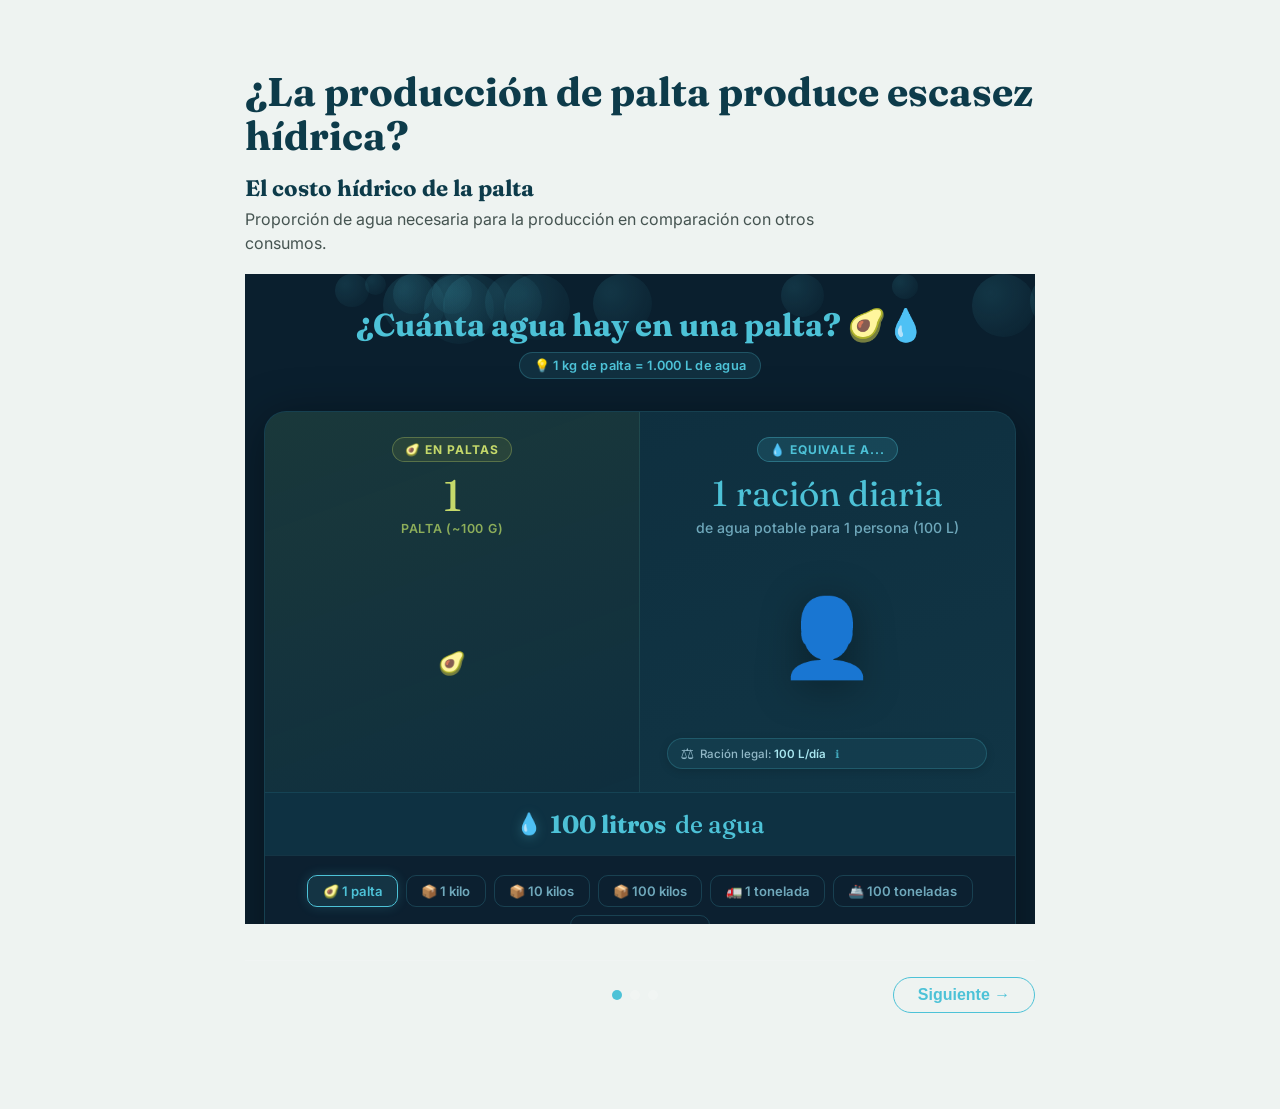
==== commit 2df0cd2c: "index terminado" ====
--- a/index.html
+++ b/index.html
@@ -50,6 +50,7 @@
     margin-bottom:1.4rem;
   }
   .balanza{width:100%; border:0; display:block; min-height:560px;}
+  .escala-agua{width:100%; border:0; display:block; min-height:700px; border-radius:18px; overflow:hidden;}
 
   section.mapa{margin:1.2rem 0 2rem; padding-bottom:1.8rem; border-bottom:1px solid rgba(0,0,0,.08);}
   section.mapa p.desc{opacity:.75; margin:0 0 1.2rem; max-width:65ch; line-height:1.5;}
@@ -120,16 +121,14 @@
     <h1>¿La producción de palta produce escasez hídrica?</h1>
 
     <div class="carrusel-contenedor">
-        
-        <!-- SLIDE 1: ESPACIO PARA TU FUTURO GRÁFICO (Activo por defecto) -->
         <div class="slide activo" id="slide-0">
-            <h2>(Título de tu primer gráfico)</h2>
-            <p class="desc">Aquí irá la descripción de la primera visualización.</p>
-            
-            <!-- Recuadro temporal mientras haces el gráfico -->
-            <div style="min-height: 500px; border: 2px dashed rgba(255,255,255,0.2); display: flex; align-items: center; justify-content: center; color: #8a9ba8; border-radius: 14px;">
-                Espacio reservado para el Gráfico 1
-            </div>
+            <section class="mapa" style="border:none; margin:0; padding:0;">
+                <h2>El costo hídrico de la palta</h2>
+                <p class="desc">Proporción de agua necesaria para la producción en comparación con otros consumos.</p>
+                
+                <!-- Este iframe carga tu nuevo gráfico de la carpeta escala_agua -->
+                <iframe id="escala-agua" style="width: 100%; min-height: 650px; border: none;" src="visualizaciones/escala_agua/index.html" title="Escala de Agua" loading="lazy"></iframe>
+            </section>
         </div>
 
         <!-- SLIDE 2: TU MAPA CON SONIDO (El código exacto que ya tenías) -->
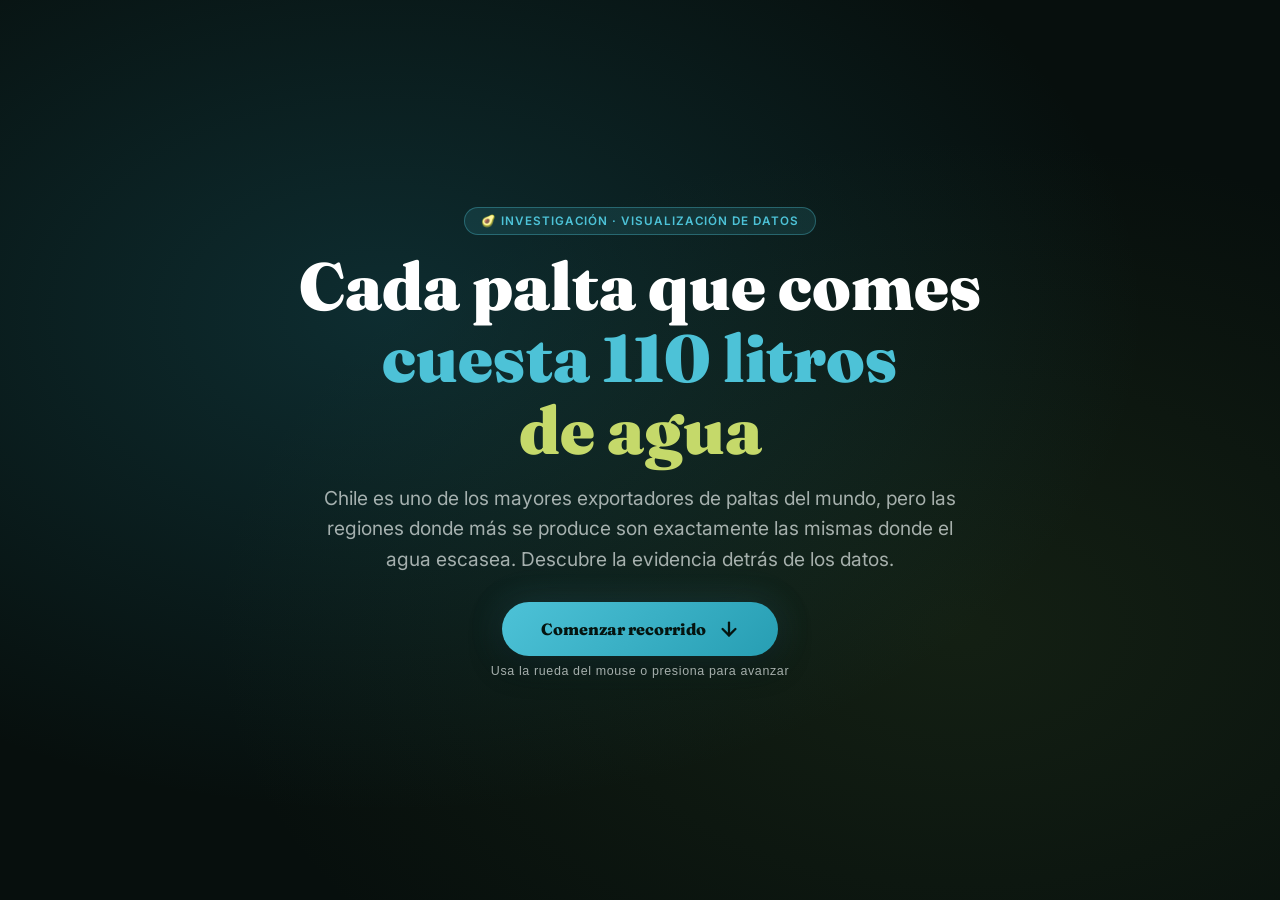
==== commit bb1f552c: "cambios en la pag" ====
--- a/index.html
+++ b/index.html
@@ -3,185 +3,1338 @@
 <head>
 <meta charset="UTF-8">
 <meta name="viewport" content="width=device-width, initial-scale=1, viewport-fit=cover">
-<title>Huella hídrica de la palta en Chile</title>
+<title>El verdadero costo hídrico de la palta en Chile</title>
 <link rel="preconnect" href="https://fonts.googleapis.com">
 <link rel="preconnect" href="https://fonts.gstatic.com" crossorigin>
-<link href="https://fonts.googleapis.com/css2?family=Fraunces:opsz,wght@9..144,500;9..144,700&family=Inter:wght@400;500;600&display=swap" rel="stylesheet">
+<link href="https://fonts.googleapis.com/css2?family=Fraunces:opsz,wght@9..144,400;9..144,600;9..144,700;9..144,900&family=Inter:wght@300;400;500;600;700&display=swap" rel="stylesheet">
 <style>
-  :root{
-    --agua-1:#0d3b4a;
-    --agua-2:#1f7a8c;
-    --agua-3:#4dc2d7;          /* celeste de los títulos en modo oscuro */
-    --palta-1:#4c6b2f;
-    --palta-2:#8a9a3a;
-    --tierra:#c9855a;
-    --bg:#eef3f1;
-    --ink:#0d1f1c;
-    --card:#ffffff;
-    --titulo:var(--agua-1);    /* h1 y h2 */
-    --acento:var(--agua-2);    /* texto destacado del resultado */
+  :root {
+    --agua-1: #0d3b4a;
+    --agua-2: #1f7a8c;
+    --agua-3: #4dc2d7;
+    --agua-4: #a8e6ef;
+    --palta-1: #4c6b2f;
+    --palta-2: #8a9a3a;
+    --palta-3: #c5d96a;
+    --tierra: #c9855a;
+    --bg-dark: #070f0d;
+    --bg-slide: #091714;
+    --card-bg: #0e2420;
+    --ink: #eef3f1;
+    --ink-dim: rgba(238,243,241,0.68);
+    --accent: #4dc2d7;
+    --btn-glow: rgba(77,194,215,0.18);
     padding-top: env(safe-area-inset-top, 0px);
     padding-bottom: env(safe-area-inset-bottom, 0px);
   }
-  @media (prefers-color-scheme: dark){
-    :root:not([data-theme="light"]){
-      --bg:#0e1513; --ink:#eef3f1; --card:#152220; --titulo:var(--agua-3); --acento:var(--agua-3);
-    }
-  }
-  :root[data-theme="dark"]{
-    --bg:#0e1513; --ink:#eef3f1; --card:#152220; --titulo:var(--agua-3); --acento:var(--agua-3);
-  }
-  *{box-sizing:border-box;}
-  body{
-    margin:0; background:var(--bg); color:var(--ink);
-    font-family:'Inter',system-ui,-apple-system,sans-serif;
-    -webkit-font-smoothing:antialiased;
-  }
-  .wrap{max-width:880px;margin:0 auto;padding:2.2rem 1.4rem 3rem;}
-
-  h1, h2{font-family:'Fraunces',Georgia,serif; font-weight:700; color:var(--titulo);}
-  h1{font-size:clamp(1.7rem,4vw,2.5rem); line-height:1.1; margin:0 0 .4rem;}
-  h2{font-size:1.4rem; margin:0 0 .3rem;}
-  p.lead{max-width:60ch;color:inherit;opacity:.82;font-size:1rem;line-height:1.5;margin:0 0 1.8rem;}
-
-  .panel{
-    background:var(--card); border-radius:18px; padding:1.4rem 1.4rem 1.6rem;
-    box-shadow:0 1px 2px rgba(0,0,0,.06);
-    margin-bottom:1.4rem;
-  }
-  .balanza{width:100%; border:0; display:block; min-height:560px;}
-  .escala-agua{width:100%; border:0; display:block; min-height:700px; border-radius:18px; overflow:hidden;}
-
-  section.mapa{margin:1.2rem 0 2rem; padding-bottom:1.8rem; border-bottom:1px solid rgba(0,0,0,.08);}
-  section.mapa p.desc{opacity:.75; margin:0 0 1.2rem; max-width:65ch; line-height:1.5;}
-  /* ---- Mapas interactivos ---- */
-  .btn-sonido{font:inherit; font-size:.9rem; font-weight:600; padding:.5rem .9rem; border-radius:999px; cursor:pointer;
-    border:1px solid var(--agua-2); background:transparent; color:var(--titulo); margin:0 0 1rem;}
-  .btn-sonido[aria-pressed="true"]{background:var(--agua-2); color:#fff;}
-  .mapas{display:grid; grid-template-columns:1fr 1fr; gap:1.2rem;}
-  .mapa-card{margin:0; min-width:0; background:#0e1513; color:#eef3f1; border-radius:14px; padding:1rem .8rem 1.1rem; text-align:center;}
-  .mapa-card figcaption{font-family:'Fraunces',Georgia,serif; font-weight:700; color:#4dc2d7; font-size:1.05rem;}
-  .mapa-card svg{display:block; margin:.7rem auto; height:min(72vh,640px); width:auto; max-width:100%; touch-action:manipulation;}
-  .reg{stroke:#1f7a8c; stroke-width:.5; stroke-linejoin:round; cursor:pointer; outline:none;}
-  .halo{fill:none; stroke:#4dc2d7; stroke-width:1.8; stroke-linejoin:round; pointer-events:none;}
-  .escala{max-width:260px; margin:0 auto;}
-  .grad{position:relative; height:12px; border-radius:6px; border:1px solid #1f7a8c;}
-  .marca{position:absolute; top:-5px; width:3px; height:20px; background:#fff; border-radius:2px; display:none; transform:translateX(-50%);}
-  .ticks{display:flex; justify-content:space-between; font-size:.7rem; opacity:.75; margin-top:.25rem;}
-  .escala-t{font-size:.78rem; opacity:.8; margin:.35rem 0 0;}
-  .nota-m{font-size:.75rem; opacity:.6; margin:.5rem 0 0;}
-  .creditos{font-size:.72rem; opacity:.55; margin:.8rem 0 0;}
-  #globo{position:fixed; z-index:50; display:none; pointer-events:none; background:#152220; color:#eef3f1; border:1px solid #1f7a8c;
-    border-radius:10px; padding:.55rem .75rem; font-size:.82rem; min-width:150px; max-width:230px; box-shadow:0 6px 20px rgba(0,0,0,.45);}
-  #globo strong{color:#4dc2d7; font-family:'Fraunces',Georgia,serif; font-size:.95rem;}
-  #globo .cifra{font-size:1.15rem; font-weight:700; margin:.15rem 0 .3rem;}
-  #globo .barra{height:6px; border-radius:3px; background:rgba(255,255,255,.12); overflow:hidden;}
-  #globo .barra i{display:block; height:100%;}
-  #globo small{display:block; opacity:.7; margin-top:.3rem; line-height:1.3;}
-  /* --- ESTILOS DEL CARRUSEL --- */
-  .carrusel-contenedor {
-     position: relative; width: 100%; min-height: 600px; margin-top: 1rem;
-  }
+
+  * { box-sizing: border-box; margin: 0; padding: 0; }
+
+  html, body {
+    width: 100%;
+    height: 100%;
+    height: 100dvh;
+    overflow: hidden; /* Cero puntos medios */
+    background: var(--bg-dark);
+    color: var(--ink);
+    font-family: 'Inter', system-ui, -apple-system, sans-serif;
+    -webkit-font-smoothing: antialiased;
+  }
+
+  /* ─── BURBUJAS DECORATIVAS ─── */
+  #particles {
+    position: fixed;
+    inset: 0;
+    pointer-events: none;
+    z-index: 0;
+    overflow: hidden;
+  }
+  .particle {
+    position: absolute;
+    border-radius: 50%;
+    background: radial-gradient(circle, rgba(77,194,215,0.16) 0%, transparent 70%);
+    animation: float-particle linear infinite;
+    opacity: 0;
+  }
+  @keyframes float-particle {
+    0%   { transform: translateY(110vh) scale(0.4); opacity: 0; }
+    8%   { opacity: 0.9; }
+    90%  { opacity: 0.3; }
+    100% { transform: translateY(-15vh) scale(1.2); opacity: 0; }
+  }
+
+  /* ─── CONTENEDOR DE PRESENTACIÓN ─── */
+  #story {
+    position: relative;
+    width: 100%;
+    height: 100dvh;
+    overflow: hidden;
+    z-index: 1;
+  }
+
+  /* ─── SLIDE BASE: 100dvh CON RESERVA DE ESPACIO INFERIOR ─── */
   .slide {
-      display: none; /* Oculta todos los gráficos por defecto */
-      animation: fadeIn 0.4s ease-in-out;
-  }
+    position: absolute;
+    inset: 0;
+    width: 100%;
+    height: 100dvh;
+    max-height: 100dvh;
+    box-sizing: border-box;
+    display: flex;
+    flex-direction: column;
+    justify-content: center;
+    align-items: center;
+    /* Margen inferior holgado para que la ventana flotante NUNCA tape el contenido */
+    padding: clamp(0.5rem, 1.4vh, 1.2rem) clamp(1rem, 2.5vw, 2.5rem) clamp(5.4rem, 9.5vh, 6.8rem);
+    opacity: 0;
+    visibility: hidden;
+    pointer-events: none;
+    transform: translateY(28px) scale(0.99);
+    transition: opacity 0.45s cubic-bezier(0.2, 0.8, 0.2, 1),
+                transform 0.45s cubic-bezier(0.2, 0.8, 0.2, 1),
+                visibility 0.45s;
+    overflow: hidden;
+  }
+
   .slide.activo {
-      display: block; /* Solo muestra el que tiene la clase activo */
-  }
-  @keyframes fadeIn {
-      from { opacity: 0; transform: translateY(10px); }
-      to { opacity: 1; transform: translateY(0); }
-  }
-  .controles-carrusel {
-      display: flex; justify-content: space-between; align-items: center;
-      margin-top: 2rem; padding-top: 1rem;
-      border-top: 1px solid rgba(255,255,255,0.1);
-  }
-  .btn-nav {
-      background: transparent; color: var(--agua-3);
-      border: 1px solid var(--agua-3); padding: 0.5rem 1.5rem;
-      border-radius: 99px; font-size: 1rem; font-weight: 600;
-      cursor: pointer; transition: all 0.2s;
-  }
-  .btn-nav:hover { background: rgba(77, 194, 215, 0.1); }
-  .btn-nav:disabled { opacity: 0; pointer-events: none; }
-  .indicadores { display: flex; gap: 8px; }
-  .punto {
-      width: 10px; height: 10px; border-radius: 50%;
-     background: rgba(255,255,255,0.2); transition: 0.3s;
-  }
-  .punto.activo { background: var(--agua-3); }
+    opacity: 1;
+    visibility: visible;
+    pointer-events: auto;
+    transform: translateY(0) scale(1);
+    z-index: 2;
+  }
+
+  /* ─── SLIDE 0: PORTADA ─── */
+  #slide-0 {
+    background: radial-gradient(ellipse at 30% 35%, rgba(31,122,140,0.28) 0%, transparent 60%),
+                radial-gradient(ellipse at 75% 70%, rgba(76,107,47,0.18) 0%, transparent 55%),
+                var(--bg-dark);
+    text-align: center;
+    gap: clamp(0.7rem, 1.8vh, 1.5rem);
+    padding-bottom: clamp(1rem, 3vh, 2rem);
+  }
+
+  .portada-badge {
+    display: inline-flex;
+    align-items: center;
+    gap: 0.5rem;
+    background: rgba(77,194,215,0.12);
+    border: 1px solid rgba(77,194,215,0.35);
+    border-radius: 999px;
+    padding: 0.35rem 1rem;
+    font-size: clamp(0.72rem, 1.3vh, 0.82rem);
+    font-weight: 600;
+    letter-spacing: 0.08em;
+    text-transform: uppercase;
+    color: var(--accent);
+  }
+
+  .portada-titulo {
+    font-family: 'Fraunces', Georgia, serif;
+    font-weight: 900;
+    font-size: clamp(2rem, 5.2vw, 4.2rem);
+    line-height: 1.08;
+    color: #fff;
+    max-width: 900px;
+    text-wrap: balance;
+  }
+  .portada-titulo span.acento { color: var(--accent); }
+  .portada-titulo span.verde { color: var(--palta-3); }
+
+  .portada-subtitulo {
+    font-size: clamp(0.95rem, 1.8vw, 1.2rem);
+    color: var(--ink-dim);
+    max-width: 650px;
+    line-height: 1.6;
+  }
+
+  .btn-inicio {
+    display: inline-flex;
+    flex-direction: column;
+    align-items: center;
+    gap: 0.5rem;
+    cursor: pointer;
+    border: none;
+    background: none;
+    margin-top: clamp(0.4rem, 1.2vh, 1rem);
+    animation: pulse-btn 2.2s ease-in-out infinite;
+  }
+  .btn-inicio-inner {
+    display: flex;
+    align-items: center;
+    gap: 0.75rem;
+    background: linear-gradient(135deg, var(--accent), #279eb3);
+    color: #051410;
+    font-family: 'Fraunces', Georgia, serif;
+    font-weight: 800;
+    font-size: clamp(1rem, 1.8vh, 1.2rem);
+    padding: clamp(0.8rem, 1.8vh, 1.1rem) clamp(1.8rem, 3vw, 2.6rem);
+    border-radius: 999px;
+    box-shadow: 0 0 35px var(--btn-glow), 0 8px 30px rgba(0,0,0,0.5);
+    transition: transform 0.2s, box-shadow 0.2s;
+  }
+  .btn-inicio:hover .btn-inicio-inner {
+    transform: scale(1.05);
+    box-shadow: 0 0 55px rgba(77,194,215,0.65), 0 10px 40px rgba(0,0,0,0.6);
+  }
+  .btn-inicio-hint {
+    font-size: 0.78rem;
+    color: var(--ink-dim);
+    letter-spacing: 0.05em;
+  }
+  @keyframes pulse-btn {
+    0%, 100% { transform: translateY(0); }
+    50%       { transform: translateY(5px); }
+  }
+
+  /* ─── SLIDE 1: EL COSTO HÍDRICO (WIDESCREEN PANORÁMICO) ─── */
+  #slide-1 {
+    background: linear-gradient(145deg, #071512 0%, #0a1f1a 100%);
+    overflow: hidden;
+  }
+  #slide-1::before {
+    content: '';
+    position: absolute;
+    inset: 0;
+    pointer-events: none;
+    background:
+      radial-gradient(circle at 18% 82%, rgba(77,194,215,0.10) 0, transparent 32%),
+      radial-gradient(circle at 82% 12%, rgba(77,194,215,0.08) 0, transparent 28%),
+      radial-gradient(circle at 68% 78%, rgba(197,217,106,0.05) 0, transparent 30%);
+  }
+
+  .panoramico-layout {
+    position: relative;
+    z-index: 1;
+    width: 100%;
+    max-width: min(1680px, 99vw);
+    height: 100%;
+    min-height: 0;
+    display: grid;
+    grid-template-columns: minmax(340px, 480px) minmax(0, 1fr) minmax(160px, 220px);
+    gap: clamp(0.7rem, 1.4vw, 1.8rem);
+    align-items: stretch;
+    justify-content: center;
+    overflow: hidden;
+  }
+
+  /* Breakpoint intermedio: pantallas chicas o angostas (laptops 1366px, ventanas partidas) */
+  @media (max-width: 1360px) {
+    #slide-1 .panoramico-layout {
+      grid-template-columns: minmax(240px, 300px) minmax(0, 1fr) minmax(140px, 170px);
+      gap: clamp(0.5rem, 1vw, 1rem);
+    }
+    #slide-1 .slide-titulo-compact {
+      font-size: clamp(1.7rem, 3.2vh, 2.4rem);
+    }
+    #slide-1 .metrica-card .num {
+      font-size: clamp(1.05rem, 1.9vh, 1.35rem);
+    }
+    #slide-1 .metrica-card .ico {
+      font-size: clamp(1.2rem, 2.2vh, 1.6rem);
+    }
+    #slide-1 .control-remoto button {
+      font-size: 0.85rem;
+      padding: 0.7rem 0.55rem;
+    }
+  }
+  /* Pantallas muy angostas pero aún en desktop (split-screen, tablets horizontales) */
+  @media (max-width: 1100px) {
+    #slide-1 .panoramico-layout {
+      grid-template-columns: minmax(220px, 280px) minmax(0, 1fr) minmax(130px, 160px);
+    }
+    #slide-1 .slide-titulo-compact {
+      font-size: clamp(1.55rem, 3vh, 2.1rem);
+    }
+  }
+
+  /* La "línea invisible" era el padding lateral del slide: lo anulamos solo aquí */
+  #slide-1 {
+    padding-left: clamp(1rem, 2.5vw, 2.5rem);
+    padding-right: clamp(1rem, 2.5vw, 2.5rem);
+    padding-top: clamp(0.6rem, 2vh, 1.4rem);
+    padding-bottom: clamp(0.6rem, 2vh, 1.4rem);
+  }
+  #slide-1 .panoramico-layout {
+    margin-left: 0;
+    max-width: none;
+    width: 100%;
+  }
+
+  .col-narrativa {
+    display: grid;
+    grid-template-rows: auto 1fr auto;
+    height: 100%;
+    min-height: 0;
+    width: 100%;
+    max-width: 480px;
+    padding: 0;
+    margin-left: 0;
+    overflow: visible;
+    align-content: stretch;
+  }
+  .col-narrativa .bloque-titulo {
+    padding-top: 0;
+    margin-bottom: 0;
+    align-self: start;
+  }
+  .col-narrativa .paso-tag {
+    margin-bottom: 0.55rem;
+  }
+  .col-narrativa .bloque-leyenda {
+    margin-top: 0;
+    padding-bottom: 0;
+    align-self: end;
+    justify-self: end;
+    width: 100%;
+    max-width: 330px;
+  }
+  .leyenda-titulo {
+    font-size: 0.68rem;
+    font-weight: 700;
+    letter-spacing: 0.12em;
+    text-transform: uppercase;
+    color: var(--ink-dim);
+    margin-bottom: 0.55rem;
+  }
+
+  .paso-tag {
+    font-family: 'Fraunces', Georgia, serif;
+    font-size: clamp(0.72rem, 1.3vh, 0.82rem);
+    font-weight: 700;
+    color: var(--accent);
+    letter-spacing: 0.12em;
+    text-transform: uppercase;
+    display: inline-flex;
+    align-items: center;
+    gap: 0.5rem;
+    margin-bottom: 0.3rem;
+  }
+  .paso-tag::after {
+    content: '';
+    display: block;
+    width: 32px;
+    height: 1px;
+    background: var(--accent);
+    opacity: 0.5;
+  }
+
+  .slide-titulo-compact {
+    font-family: 'Fraunces', Georgia, serif;
+    font-weight: 900;
+    font-size: clamp(2rem, 2.9vw, 3.4rem);
+    line-height: 1.1;
+    color: #fff;
+    margin-bottom: 0;
+    letter-spacing: -0.02em;
+    max-width: none;
+  }
+  .slide-titulo-compact em { font-style: normal; color: var(--accent); }
+  .slide-titulo-compact .linea,
+  .slide-titulo-compact .salto { display: block; white-space: nowrap; }
+
+  .metricas-stack {
+    display: flex;
+    flex-direction: column;
+    gap: clamp(0.45rem, 1vh, 0.7rem);
+  }
+  .metrica-card {
+    background: rgba(14,36,32,0.85);
+    border: 1px solid rgba(77,194,215,0.2);
+    border-radius: 14px;
+    padding: clamp(0.55rem, 1.1vh, 0.8rem) clamp(0.8rem, 1.4vw, 1.1rem);
+    display: grid;
+    grid-template-columns: auto auto 1fr;
+    align-items: center;
+    gap: 0.6rem;
+  }
+  .metrica-card .ico {
+    font-size: clamp(1.5rem, 2.6vh, 2rem);
+    line-height: 1;
+    filter: drop-shadow(0 2px 8px rgba(0,0,0,0.4));
+  }
+  .metrica-card .num {
+    font-family: 'Fraunces', Georgia, serif;
+    font-weight: 800;
+    font-size: clamp(1.25rem, 2.3vh, 1.65rem);
+    color: var(--accent);
+    line-height: 1;
+    white-space: nowrap;
+    flex-shrink: 0;
+  }
+  .metrica-card.verde .num { color: var(--palta-3); }
+  .metrica-card.naranja .num { color: var(--tierra); }
+  .metrica-card .lbl {
+    font-size: clamp(0.74rem, 1.3vh, 0.85rem);
+    color: var(--ink-dim);
+    line-height: 1.35;
+    text-align: left;
+  }
+
+  /* ═══════════════════════════════════════════════════════════
+     SLIDE 1 · TEMA AZUL + TV
+     (todo está scopeado a #slide-1: el resto del proyecto no cambia)
+     ═══════════════════════════════════════════════════════════ */
+  #slide-1 {
+    --accent: #6cb6ff;
+    --tierra: #ffb36b;
+    --palta-3: #a8e68c;
+    --ink-dim: rgba(226,238,255,0.72);
+    --s1-card: rgba(9,22,52,0.82);
+    --s1-line: rgba(120,175,255,0.24);
+    background: linear-gradient(145deg, #040a1d 0%, #0a1a3f 55%, #0b2250 100%);
+  }
+  #slide-1::before {
+    background:
+      radial-gradient(circle at 18% 84%, rgba(90,160,255,0.17) 0, transparent 34%),
+      radial-gradient(circle at 84% 10%, rgba(125,110,255,0.13) 0, transparent 30%),
+      radial-gradient(circle at 66% 80%, rgba(70,200,255,0.07) 0, transparent 30%);
+  }
+  #slide-1 .metrica-card {
+    background: var(--s1-card);
+    border-color: var(--s1-line);
+    box-shadow: 0 6px 18px rgba(0,0,20,0.35), inset 0 1px 0 rgba(255,255,255,0.05);
+  }
+
+  /* ── Carcasa de la TV (bisel con profundidad) ── */
+  #slide-1 .tv-container {
+    position: relative;
+    display: flex;
+    width: min(100%, 1060px, calc((100dvh - 3.6rem) * 16 / 9));
+    aspect-ratio: 16 / 9;
+    min-width: 0;
+    justify-self: center;
+    align-self: center;
+    padding: clamp(7px, 1.1%, 14px) clamp(7px, 1.1%, 14px) clamp(12px, 1.8%, 22px);
+    border-radius: 22px;
+    background: linear-gradient(155deg, #2a3f6e 0%, #0f1c3a 38%, #0a1329 70%, #1a2a52 100%);
+    box-shadow:
+      0 34px 60px -18px rgba(0,0,0,0.85),
+      0 0 0 1px rgba(150,195,255,0.22),
+      inset 0 1px 0 rgba(255,255,255,0.22),
+      inset 0 -2px 6px rgba(0,0,0,0.6),
+      0 0 90px rgba(70,140,255,0.20);
+  }
+  /* brillo en el "piso" bajo la TV */
+  #slide-1 .tv-container::before {
+    content: '';
+    position: absolute;
+    left: 12%; right: 12%; bottom: -5%;
+    height: 9%;
+    z-index: -1;
+    background: radial-gradient(ellipse at center, rgba(90,160,255,0.5), transparent 70%);
+    filter: blur(12px);
+    pointer-events: none;
+  }
+  /* LED de encendido */
+  #slide-1 .tv-led {
+    position: absolute;
+    left: 50%; bottom: clamp(4px, 0.6%, 8px);
+    width: 5px; height: 5px; margin-left: -2px;
+    border-radius: 50%;
+    background: #6cb6ff;
+    box-shadow: 0 0 8px 2px rgba(108,182,255,0.9);
+  }
+
+  /* ── Pantalla: SIEMPRE dividida en izquierda | derecha ── */
+  #slide-1 .tv-screen {
+    position: relative;
+    flex: 1;
+    min-width: 0;
+    container-type: size;           /* todo el contenido escala con la pantalla */
+    display: grid;
+    grid-template-columns: 1fr 1fr;
+    border-radius: 14px;
+    overflow: hidden;
+    background: #061330;
+    box-shadow:
+      inset 0 0 0 1px rgba(120,180,255,0.28),
+      inset 0 0 70px rgba(0,0,0,0.65),
+      inset 0 0 22px rgba(80,150,255,0.25);
+  }
+  /* reflejo de vidrio + líneas de pantalla sutiles */
+  #slide-1 .tv-screen::after {
+    content: '';
+    position: absolute; inset: 0;
+    z-index: 3;
+    pointer-events: none;
+    background:
+      linear-gradient(115deg, rgba(255,255,255,0.10) 0%, rgba(255,255,255,0.03) 22%, transparent 40%),
+      repeating-linear-gradient(0deg, rgba(255,255,255,0.016) 0 1px, transparent 1px 3px);
+  }
+  #slide-1 .tv-divisor {
+    position: absolute;
+    left: 50%; top: 5%; bottom: 5%;
+    width: 2px; margin-left: -1px;
+    z-index: 2;
+    border-radius: 2px;
+    background: linear-gradient(180deg, transparent, rgba(150,200,255,0.85) 20%, rgba(150,200,255,0.85) 80%, transparent);
+    box-shadow: 0 0 14px 2px rgba(100,170,255,0.55);
+  }
+
+  #slide-1 .tv-lado {
+    position: relative;
+    display: flex;
+    flex-direction: column;
+    align-items: center;
+    text-align: center;
+    gap: 1.6cqh;
+    min-width: 0; min-height: 0;
+    padding: 4cqh 3cqw 4.5cqh;
+    overflow: hidden;
+  }
+  #slide-1 .tv-lado-paltas {
+    background:
+      radial-gradient(120% 90% at 50% 40%, rgba(120,220,120,0.15), transparent 62%),
+      linear-gradient(180deg, #0a1a3a, #07122a);
+  }
+  #slide-1 .tv-lado-equiv {
+    background:
+      radial-gradient(120% 90% at 50% 40%, rgba(80,170,255,0.25), transparent 62%),
+      linear-gradient(180deg, #0b2150, #07163a);
+  }
+
+  /* etiquetas "En paltas" / "Equivale a…" */
+  #slide-1 .tv-tag {
+    flex-shrink: 0;
+    display: inline-flex;
+    align-items: center;
+    gap: 0.5em;
+    font-size: clamp(9px, 1.55cqw, 16px);
+    font-weight: 700;
+    letter-spacing: 0.14em;
+    text-transform: uppercase;
+    padding: 0.55em 1.1em;
+    border-radius: 999px;
+    border: 1px solid;
+  }
+  #slide-1 .tag-palta { color: #c7f5a8; border-color: rgba(168,230,140,0.4); background: rgba(120,200,90,0.14); }
+  #slide-1 .tag-equiv { color: #bfe0ff; border-color: rgba(120,180,255,0.45); background: rgba(80,150,255,0.16); }
+
+  /* escena: emojis grandes */
+  #slide-1 .tv-escena {
+    flex: 1;
+    min-height: 0;
+    width: 100%;
+    display: flex;
+    align-items: center;
+    justify-content: center;
+    overflow: hidden;
+  }
+  #slide-1 .tv-avos {
+    display: flex;
+    flex-wrap: wrap;
+    justify-content: center;
+    align-content: center;
+    gap: 0.3cqh 0;
+    width: 100%;
+    font-size: var(--avo, min(36cqh, 20cqw));
+    line-height: 1;
+  }
+  #slide-1 .avo-emoji {
+    display: inline-block;
+    width: 1.15em;
+    text-align: center;
+    animation: avo-pop 0.5s cubic-bezier(.2,1.4,.4,1) both;
+    filter: drop-shadow(0 0.05em 0.08em rgba(0,0,0,0.45));
+  }
+  #slide-1 .tv-icono {
+    font-size: min(30cqh, 16cqw);
+    line-height: 1;
+    animation: avo-pop 0.5s cubic-bezier(.2,1.4,.4,1) both;
+    filter: drop-shadow(0 0.05em 0.12em rgba(0,0,0,0.5));
+  }
+
+  /* textos */
+  #slide-1 .tv-bloque {
+    flex-shrink: 0;
+    display: flex;
+    flex-direction: column;
+    align-items: center;
+    gap: 0.9cqh;
+    max-width: 100%;
+  }
+  #slide-1 .tv-num {
+    font-family: 'Fraunces', Georgia, serif;
+    font-weight: 900;
+    font-size: clamp(26px, 7.2cqw, 92px);
+    line-height: 1;
+    color: #fff;
+    text-shadow: 0 0 0.5em rgba(140,230,120,0.35);
+  }
+  #slide-1 .tv-valor {
+    font-family: 'Fraunces', Georgia, serif;
+    font-weight: 900;
+    font-size: clamp(15px, 4.3cqw, 56px);
+    line-height: 1.08;
+    color: #fff;
+    text-wrap: balance;
+    text-shadow: 0 0 0.5em rgba(110,180,255,0.4);
+  }
+  #slide-1 .tv-sub {
+    font-size: clamp(10px, 1.85cqw, 20px);
+    line-height: 1.35;
+    color: var(--ink-dim);
+    text-wrap: balance;
+    max-width: 96%;
+  }
+  #slide-1 .tv-nota {
+    font-size: clamp(9px, 1.4cqw, 14px);
+    font-weight: 600;
+    color: #c7f5a8;
+    opacity: 0.85;
+  }
+  #slide-1 .tv-nota:empty { display: none; }
+  #slide-1 .tv-litros {
+    display: inline-flex;
+    align-items: center;
+    gap: 0.45em;
+    font-size: clamp(10px, 2cqw, 22px);
+    font-weight: 600;
+    color: #d3e8ff;
+    padding: 0.45em 1em;
+    border-radius: 999px;
+    background: rgba(80,150,255,0.14);
+    border: 1px solid rgba(120,180,255,0.35);
+    text-wrap: balance;
+  }
+  #slide-1 .pop { animation: tv-fade 0.45s ease both; }
+
+  @keyframes avo-pop {
+    from { opacity: 0; transform: translateY(0.25em) scale(0.4); }
+    to   { opacity: 1; transform: none; }
+  }
+  @keyframes tv-fade {
+    from { opacity: 0; transform: translateY(6px); }
+    to   { opacity: 1; transform: none; }
+  }
+  @media (prefers-reduced-motion: reduce) {
+    #slide-1 .avo-emoji, #slide-1 .tv-icono, #slide-1 .pop { animation: none; }
+  }
+
+  /* ── Control remoto (a la derecha de la TV) ── */
+  #slide-1 .control-remoto {
+    align-self: center;
+    justify-self: end;
+    width: 100%;
+    max-width: 220px;
+    max-height: calc(100dvh - 3rem);
+    min-height: 0;
+    overflow-y: auto;
+    display: flex;
+    flex-direction: column;
+    gap: clamp(0.5rem, 1.2vh, 0.75rem);
+    padding: clamp(0.8rem, 1.8vh, 1.2rem) clamp(0.7rem, 1vw, 1rem);
+    border-radius: 22px;
+    background: linear-gradient(170deg, rgba(22,40,84,0.92), rgba(8,18,44,0.94));
+    border: 1px solid var(--s1-line);
+    box-shadow: 0 16px 36px -10px rgba(0,0,0,0.7), inset 0 1px 0 rgba(255,255,255,0.10);
+  }
+  .control-remoto-titulo {
+    font-size: 0.78rem;
+    font-weight: 700;
+    letter-spacing: 0.12em;
+    text-transform: uppercase;
+    color: var(--ink-dim);
+    text-align: center;
+    margin-bottom: 0.25rem;
+  }
+  .control-remoto button {
+    padding: 1rem 0.8rem;
+    font-family: 'Inter', sans-serif;
+    font-size: 1.02rem;
+    font-weight: 600;
+    line-height: 1.3;
+    text-align: center;
+    cursor: pointer;
+    transition: all 0.2s ease;
+  }
+  #slide-1 .control-remoto button {
+    border: 1.5px solid rgba(120,175,255,0.3);
+    border-radius: 14px;
+    background: rgba(50,90,180,0.12);
+    color: var(--ink-dim);
+  }
+  #slide-1 .control-remoto button:hover {
+    border-color: rgba(150,200,255,0.65);
+    color: #fff;
+    transform: translateY(-1px);
+  }
+  #slide-1 .control-remoto button.activo {
+    background: rgba(108,182,255,0.20);
+    border-color: var(--accent);
+    color: #fff;
+    box-shadow: 0 0 16px rgba(108,182,255,0.35);
+  }
+
+  /* Laptops ~1366–1600 px: columnas laterales más angostas para que la TV sea más grande */
+  @media (min-width: 1361px) and (max-width: 1600px) {
+    #slide-1 .panoramico-layout {
+      grid-template-columns: minmax(260px, 350px) minmax(0, 1fr) minmax(150px, 200px);
+    }
+  }
+
+  /* ── Móvil / angosto: la TV sigue dividida izquierda|derecha, solo cambia su proporción ── */
+  @media (max-width: 960px) {
+    #slide-1 .panoramico-layout { grid-template-columns: minmax(0, 1fr); grid-auto-rows: max-content; align-content: start; }
+    #slide-1 .col-narrativa { min-height: max-content; }
+    #slide-1 .col-narrativa { flex-direction: column; gap: 0.6rem; }
+    #slide-1 .col-narrativa .bloque-leyenda { max-width: 100%; margin-top: 0; }
+    #slide-1 .slide-titulo-compact { font-size: clamp(1.6rem, 7vw, 2.2rem); }
+    #slide-1 .tv-container { width: 100%; max-width: 680px; aspect-ratio: 4 / 3; }
+    #slide-1 .control-remoto {
+      max-width: 100%; max-height: none;
+      justify-self: stretch;
+      flex-direction: row; flex-wrap: wrap;
+    }
+    #slide-1 .control-remoto-titulo { width: 100%; }
+    #slide-1 .control-remoto button { flex: 1 1 140px; }
+  }
+  @media (max-width: 600px) {
+    #slide-1 .tv-container { aspect-ratio: 1 / 1.05; }
+  }
+
+  /* ─── SLIDE 2: TERRITORIO (MAPAS SVG CHILE CON SONIDO) ─── */
+  #slide-2 {
+    background: linear-gradient(145deg, #091a16 0%, #06110e 100%);
+  }
+
+  .mapas-panoramico {
+    width: 100%;
+    max-width: min(1480px, 96vw);
+    height: 100%;
+    display: grid;
+    grid-template-columns: 340px 1fr;
+    gap: clamp(1rem, 2vw, 2rem);
+    align-items: center;
+  }
+
+  .mapas-col-info {
+    display: flex;
+    flex-direction: column;
+    justify-content: center;
+    height: 100%;
+    padding: 0.5rem 0;
+  }
+
+  .box-instruccion {
+    background: rgba(77,194,215,0.08);
+    border: 1px solid rgba(77,194,215,0.25);
+    border-radius: 12px;
+    padding: clamp(0.6rem, 1.2vh, 0.9rem);
+    font-size: clamp(0.75rem, 1.4vh, 0.85rem);
+    color: var(--ink);
+    line-height: 1.45;
+    margin: clamp(0.5rem, 1.2vh, 0.9rem) 0;
+  }
+
+  .mapas-col-canvas {
+    height: 100%;
+    background: #0e1513;
+    border: 1px solid rgba(77,194,215,0.2);
+    border-radius: 20px;
+    padding: clamp(0.5rem, 1.2vh, 0.85rem);
+    display: flex;
+    flex-direction: column;
+    justify-content: center;
+    box-shadow: 0 8px 36px rgba(0,0,0,0.45);
+    overflow: hidden;
+  }
+
+  /* ─── SLIDE 3: USO DE AGUA POR REGIÓN (PLOTLY) ─── */
+  #slide-3 {
+    background: linear-gradient(145deg, #081613 0%, #050d0a 100%);
+  }
+
+  .slide-container-full {
+    width: 100%;
+    max-width: min(1480px, 96vw);
+    height: 100%;
+    display: flex;
+    flex-direction: column;
+    justify-content: space-between;
+    gap: clamp(0.4rem, 1vh, 0.8rem);
+  }
+
+  .header-compacto-row {
+    display: flex;
+    justify-content: space-between;
+    align-items: center;
+    gap: 1.5rem;
+    flex-wrap: wrap;
+  }
+
+  .iframe-container-expandido {
+    width: 100%;
+    flex: 1;
+    min-height: 0;
+    background: var(--card-bg);
+    border: 1px solid rgba(77,194,215,0.22);
+    border-radius: 18px;
+    overflow: hidden;
+    box-shadow: 0 8px 36px rgba(0,0,0,0.4);
+  }
+  .iframe-container-expandido iframe {
+    width: 100%;
+    height: 100%;
+    border: none;
+    display: block;
+  }
+
+  /* ─── SLIDE 4: CONCLUSIÓN ─── */
+  #slide-4 {
+    background: radial-gradient(ellipse at 50% 30%, rgba(77,194,215,0.15) 0%, transparent 60%),
+                var(--bg-dark);
+    text-align: center;
+    justify-content: center;
+    gap: clamp(0.7rem, 1.8vh, 1.4rem);
+  }
+
+  .conclusion-box {
+    max-width: 900px;
+    display: flex;
+    flex-direction: column;
+    align-items: center;
+    gap: clamp(0.6rem, 1.6vh, 1.3rem);
+  }
+
+  .conclusion-icon {
+    font-size: clamp(2.4rem, 4.8vh, 3.6rem);
+    filter: drop-shadow(0 0 25px rgba(77,194,215,0.5));
+    line-height: 1;
+  }
+
+  .conclusion-titulo {
+    font-family: 'Fraunces', Georgia, serif;
+    font-weight: 900;
+    font-size: clamp(1.8rem, 4.2vw, 3.4rem);
+    color: #fff;
+    line-height: 1.1;
+    text-wrap: balance;
+  }
+  .conclusion-titulo em { font-style: normal; color: var(--accent); }
+
+  .conclusion-texto {
+    font-size: clamp(0.92rem, 1.7vh, 1.08rem);
+    color: var(--ink-dim);
+    max-width: 70ch;
+    line-height: 1.65;
+  }
+
+  .fuentes-card {
+    background: var(--card-bg);
+    border: 1px solid rgba(77,194,215,0.18);
+    border-radius: 14px;
+    padding: 0.85rem 1.4rem;
+    font-size: 0.78rem;
+    color: var(--ink-dim);
+    line-height: 1.5;
+    text-align: left;
+    max-width: 650px;
+    width: 100%;
+  }
+  .fuentes-card strong {
+    color: var(--accent);
+    display: block;
+    margin-bottom: 0.2rem;
+  }
+
+  /* ═══════════════════════════════════════════════════════════════
+     DOCK DE NAVEGACIÓN FLOTANTE ULTRA LLAMATIVO ("CURIOSITY PUSH")
+  ═══════════════════════════════════════════════════════════════════ */
+  #nav-flotante {
+    position: fixed;
+    bottom: clamp(0.8rem, 2vh, 1.4rem);
+    left: auto;
+    right: clamp(0.8rem, 1.8vw, 1.4rem);
+    transform: none;
+    z-index: 100;
+    display: flex;
+    align-items: center;
+    gap: clamp(0.5rem, 1.2vw, 1rem);
+    background: rgba(6,18,15,0.78);
+    backdrop-filter: blur(14px);
+    -webkit-backdrop-filter: blur(14px);
+    border: 1px solid rgba(77,194,215,0.18);
+    border-radius: 999px;
+    padding: clamp(0.4rem, 0.9vh, 0.55rem) clamp(0.6rem, 1.2vw, 0.9rem);
+    box-shadow: 0 6px 20px rgba(0,0,0,0.5), 0 0 10px rgba(77,194,215,0.08);
+    transition: opacity 0.35s ease, transform 0.35s ease;
+    max-width: 95vw;
+    opacity: 0.82;
+  }
+  #nav-flotante:hover,
+  #nav-flotante:focus-within {
+    opacity: 1;
+  }
+  #nav-flotante.oculto {
+    opacity: 0;
+    pointer-events: none;
+    transform: translateY(20px);
+  }
+
+  /* Botón anterior minimalista */
+  .nav-btn-prev {
+    width: 36px; height: 36px;
+    border-radius: 50%;
+    border: 1px solid rgba(77,194,215,0.25);
+    background: rgba(77,194,215,0.06);
+    color: var(--ink-dim);
+    cursor: pointer;
+    display: flex;
+    align-items: center;
+    justify-content: center;
+    transition: all 0.2s ease;
+    flex-shrink: 0;
+  }
+  .nav-btn-prev:hover:not(:disabled) {
+    background: rgba(77,194,215,0.2);
+    color: var(--accent);
+    border-color: var(--accent);
+    transform: scale(1.08);
+  }
+  .nav-btn-prev:disabled { opacity: 0.2; cursor: not-allowed; }
+
+  /* Indicador de dots */
+  .nav-dots-wrap {
+    display: flex;
+    gap: 6px;
+    align-items: center;
+    padding: 0 0.3rem;
+  }
+  .nav-dot {
+    width: 6px; height: 6px;
+    border-radius: 50%;
+    background: rgba(77,194,215,0.3);
+    cursor: pointer;
+    transition: all 0.25s ease;
+    border: none;
+  }
+  .nav-dot.activo {
+    background: var(--accent);
+    box-shadow: 0 0 4px rgba(77,194,215,0.5);
+    width: 18px;
+    border-radius: 3px;
+    opacity: 0.9;
+  }
+
+  /* ── BOTÓN PROTAGONISTA: LA PREGUNTA DISPARADORA DE CURIOSIDAD ── */
+  .btn-curiosidad {
+    display: inline-flex;
+    align-items: center;
+    gap: clamp(0.5rem, 1vw, 0.9rem);
+    background: linear-gradient(135deg, rgba(31,122,140,0.62) 0%, rgba(13,59,74,0.72) 100%);
+    border: 1px solid rgba(77,194,215,0.45);
+    border-radius: 999px;
+    padding: clamp(0.45rem, 1vh, 0.65rem) clamp(1rem, 2vw, 1.6rem);
+    color: #fff;
+    cursor: pointer;
+    text-align: left;
+    transition: all 0.25s cubic-bezier(0.2, 0.8, 0.2, 1);
+    box-shadow: 0 0 10px var(--btn-glow), 0 4px 15px rgba(0,0,0,0.4);
+    animation: glow-pulse 4.2s ease-in-out infinite;
+    user-select: none;
+  }
+  .btn-curiosidad:hover {
+    background: linear-gradient(135deg, var(--accent) 0%, #1a96ac 100%);
+    color: #051410;
+    transform: scale(1.03);
+    box-shadow: 0 0 22px rgba(77,194,215,0.45), 0 6px 22px rgba(0,0,0,0.5);
+    border-color: #ffffff;
+  }
+  .btn-curiosidad:hover .curiosidad-tag {
+    color: #072a24;
+  }
+  .btn-curiosidad:hover .curiosidad-arrow {
+    transform: translateX(4px);
+    color: #051410;
+  }
+
+  .curiosidad-content {
+    display: flex;
+    flex-direction: column;
+    gap: 1px;
+  }
+  .curiosidad-tag {
+    font-size: 0.65rem;
+    font-weight: 700;
+    letter-spacing: 0.1em;
+    text-transform: uppercase;
+    color: var(--agua-4);
+    transition: color 0.2s ease;
+  }
+  .curiosidad-pregunta {
+    font-family: 'Fraunces', Georgia, serif;
+    font-size: clamp(0.82rem, 1.5vh, 1.02rem);
+    font-weight: 700;
+    line-height: 1.2;
+    white-space: nowrap;
+    text-shadow: 0 1px 3px rgba(0,0,0,0.4);
+  }
+
+  .curiosidad-arrow {
+    font-size: 1.2rem;
+    color: var(--accent);
+    transition: transform 0.22s ease, color 0.2s ease;
+    display: flex;
+    align-items: center;
+    flex-shrink: 0;
+  }
+
+  @keyframes glow-pulse {
+    0%, 100% {
+      box-shadow: 0 0 8px rgba(77,194,215,0.18), 0 4px 12px rgba(0,0,0,0.4);
+      border-color: rgba(77,194,215,0.45);
+    }
+    50% {
+      box-shadow: 0 0 16px rgba(77,194,215,0.32), 0 4px 16px rgba(0,0,0,0.5);
+      border-color: rgba(168,230,239,0.7);
+    }
+  }
+
+  /* ─── ESTILOS MAPAS SVG ORIGINALES HEREDADOS ─── */
+  .btn-sonido {
+    font: inherit;
+    font-size: clamp(0.75rem, 1.3vh, 0.85rem);
+    font-weight: 600;
+    padding: .45rem .9rem;
+    border-radius: 999px;
+    cursor: pointer;
+    border: 1px solid var(--agua-2);
+    background: transparent;
+    color: var(--ink);
+    margin: 0 0 0.5rem;
+    transition: all 0.2s;
+  }
+  .btn-sonido[aria-pressed="true"] { background: var(--agua-2); color: #fff; }
+  .mapas {
+    display: grid;
+    grid-template-columns: 1fr 1fr;
+    gap: clamp(0.6rem, 1.5vw, 1.2rem);
+    height: 100%;
+  }
+  .mapa-card {
+    margin: 0; min-width: 0; background: #070d0b; color: #eef3f1;
+    border-radius: 12px; padding: clamp(0.4rem, 1vh, 0.8rem); text-align: center;
+    display: flex; flex-direction: column; justify-content: space-between;
+  }
+  .mapa-card figcaption {
+    font-family: 'Fraunces', Georgia, serif;
+    font-weight: 700;
+    color: #4dc2d7;
+    font-size: clamp(0.85rem, 1.5vh, 1.05rem);
+  }
+  .mapa-card svg {
+    display: block; margin: 0.3rem auto;
+    height: clamp(190px, 44vh, 390px);
+    width: auto; max-width: 100%;
+    touch-action: manipulation;
+  }
+  .reg { stroke: #1f7a8c; stroke-width: .5; stroke-linejoin: round; cursor: pointer; outline: none; }
+  .halo { fill: none; stroke: #4dc2d7; stroke-width: 1.8; stroke-linejoin: round; pointer-events: none; }
+  .escala { max-width: 220px; margin: 0 auto; }
+  .grad { position: relative; height: 10px; border-radius: 5px; border: 1px solid #1f7a8c; }
+  .marca { position: absolute; top: -5px; width: 3px; height: 18px; background: #fff; border-radius: 2px; display: none; transform: translateX(-50%); }
+  .ticks { display: flex; justify-content: space-between; font-size: .65rem; opacity: .75; margin-top: .2rem; }
+  .escala-t { font-size: .72rem; opacity: .8; margin: .25rem 0 0; }
+  .nota-m { font-size: .68rem; opacity: .6; margin: .3rem 0 0; }
+  .creditos { font-size: .68rem; opacity: .55; margin: .4rem 0 0; text-align: center; }
+
+  #globo {
+    position: fixed; z-index: 1000; display: none; pointer-events: none;
+    background: #152220; color: #eef3f1; border: 1px solid #1f7a8c;
+    border-radius: 10px; padding: .55rem .75rem; font-size: .82rem;
+    min-width: 150px; max-width: 230px; box-shadow: 0 6px 20px rgba(0,0,0,.45);
+  }
+  #globo strong { color: #4dc2d7; font-family: 'Fraunces', Georgia, serif; font-size: .95rem; }
+  #globo .cifra { font-size: 1.15rem; font-weight: 700; margin: .15rem 0 .3rem; }
+  #globo .barra { height: 6px; border-radius: 3px; background: rgba(255,255,255,.12); overflow: hidden; }
+  #globo .barra i { display: block; height: 100%; }
+  #globo small { display: block; opacity: .7; margin-top: .3rem; line-height: 1.3; }
+
+  /* ─── RESPONSIVE MÓVIL ─── */
+  @media (max-width: 960px) {
+    .panoramico-layout, .mapas-panoramico {
+      grid-template-columns: 1fr;
+      overflow-y: auto;
+    }
+    .col-narrativa, .mapas-col-info { height: auto; }
+    .col-narrativa {
+      display: flex;
+      max-width: 100%;
+    }
+    .col-narrativa .bloque-medio { display: none; }
+    .col-narrativa .bloque-leyenda {
+      max-width: 100%;
+      justify-self: stretch;
+      margin-top: 1rem;
+    }
+    .mapas-col-canvas { height: 460px; }
+    .slide {
+      overflow-y: auto;
+      justify-content: flex-start;
+      padding-top: 1.2rem;
+      padding-bottom: 6rem;
+    }
+    .curiosidad-pregunta {
+      white-space: normal;
+      font-size: 0.8rem;
+    }
+    /* Slide 1 en móvil: título, TV y remoto apilados sin recortes */
+    #slide-1 {
+      padding-left: 1rem;
+      padding-right: 1rem;
+    }
+    #slide-1 .panoramico-layout {
+      grid-template-columns: 1fr;
+      max-width: 96vw;
+      align-items: start;
+      overflow-y: auto;
+    }
+    #slide-1 .col-narrativa {
+      max-width: 100%;
+      justify-self: stretch;
+    }
+    .col-narrativa .bloque-titulo {
+      margin-bottom: 1rem;
+    }
+    /* Dock lateral derecho: pegado a la esquina sin tapar contenido */
+    #nav-flotante {
+      right: 0.6rem;
+      bottom: 0.6rem;
+      max-width: calc(100vw - 1.2rem);
+      gap: 0.5rem;
+    }
+  }
 </style>
 </head>
 <body>
-<div class="wrap">
- <div class="wrap">
-    <!-- TÍTULO PRINCIPAL FIJO -->
-    <h1>¿La producción de palta produce escasez hídrica?</h1>
-
-    <div class="carrusel-contenedor">
-        <div class="slide activo" id="slide-0">
-            <section class="mapa" style="border:none; margin:0; padding:0;">
-                <h2>El costo hídrico de la palta</h2>
-                <p class="desc">Proporción de agua necesaria para la producción en comparación con otros consumos.</p>
-                
-                <!-- Este iframe carga tu nuevo gráfico de la carpeta escala_agua -->
-                <iframe id="escala-agua" style="width: 100%; min-height: 650px; border: none;" src="visualizaciones/escala_agua/index.html" title="Escala de Agua" loading="lazy"></iframe>
-            </section>
+
+<!-- Partículas de fondo -->
+<div id="particles"></div>
+
+<!-- TOOLTIP DEL MAPA -->
+<div id="globo" role="tooltip"></div>
+
+<!-- ═══════════════════════════════════════════════
+     STORY: CONTENEDOR DISCRETO SLIDE A SLIDE
+═══════════════════════════════════════════════ -->
+<div id="story">
+
+  <!-- ─── SLIDE 0: PORTADA ─── -->
+  <section class="slide activo" id="slide-0" data-slide="0">
+    <span class="portada-badge">🥑 Investigación · Visualización de datos</span>
+
+    <h1 class="portada-titulo">
+      Cada palta que comes<br>
+      <span class="acento">cuesta 110 litros</span><br>
+      <span class="verde">de agua</span>
+    </h1>
+
+    <p class="portada-subtitulo">
+      Chile es uno de los mayores exportadores de paltas del mundo, pero las regiones
+      donde más se produce son exactamente las mismas donde el agua escasea.
+      Descubre la evidencia detrás de los datos.
+    </p>
+
+    <button class="btn-inicio" onclick="irASlide(1)" aria-label="Comenzar recorrido">
+      <div class="btn-inicio-inner">
+        Comenzar recorrido
+        <svg width="22" height="22" viewBox="0 0 24 24" fill="none" stroke="currentColor" stroke-width="2.5" stroke-linecap="round" stroke-linejoin="round"><line x1="12" y1="5" x2="12" y2="19"/><polyline points="19,12 12,19 5,12"/></svg>
+      </div>
+      <span class="btn-inicio-hint">Usa la rueda del mouse o presiona para avanzar</span>
+    </button>
+  </section>
+
+  <!-- ─── SLIDE 1: EL COSTO HÍDRICO (WIDESCREEN PANORÁMICO) ─── -->
+  <section class="slide" id="slide-1" data-slide="1">
+    <div class="panoramico-layout">
+      <!-- Columna izquierda: título arriba + leyenda abajo -->
+      <div class="col-narrativa">
+        <div class="bloque-titulo">
+          <span class="paso-tag">Paso 01 · La magnitud</span>
+          <h2 class="slide-titulo-compact">
+            ¿Cuánta agua cuesta<span class="salto"><em>producir una palta?</em></span>
+          </h2>
         </div>
 
-        <!-- SLIDE 2: TU MAPA CON SONIDO (El código exacto que ya tenías) -->
-        <div class="slide" id="slide-1">
-            <section class="mapa" style="border:none; margin:0; padding:0; padding-bottom: 0;">
-                <h2>Impacto Territorial: Plantaciones vs. Escasez Hídrica</h2>
-                <p class="desc">Comparativa geográfica entre la concentración de hectáreas plantadas de palto y la cantidad de decretos de escasez.</p>
-                <button type="button" id="btn-sonido" class="btn-sonido" aria-pressed="false">🔇 Activar sonido</button>
-                <div class="mapas">
-                    <figure class="mapa-card" id="m-palto"></figure>
-                    <figure class="mapa-card" id="m-escasez"></figure>
-                </div>
-                <p class="creditos">Sonidos de floraphonic, freesound_community y kanah95 (Pixabay), recortados y con el volumen igualado.</p>
-                <div id="globo" role="tooltip"></div>
-            </section>
+        <div class="bloque-medio" aria-hidden="true"></div>
+
+        <div class="bloque-leyenda">
+          <div class="leyenda-titulo">📖 Leyenda · base del cálculo</div>
+          <div class="metricas-stack">
+            <div class="metrica-card">
+              <span class="ico">⚖️</span>
+              <span class="num">~1.100 L</span>
+              <span class="lbl">por kilo de palta (≈10 paltas)</span>
+            </div>
+            <div class="metrica-card verde">
+              <span class="ico">🥑</span>
+              <span class="num">100 L</span>
+              <span class="lbl">por 1 palta = 1 día de agua para 1 persona</span>
+            </div>
+            <div class="metrica-card naranja">
+              <span class="ico">🚰</span>
+              <span class="num">100 L/día</span>
+              <span class="lbl">ración legal mínima por persona en Chile</span>
+            </div>
+          </div>
         </div>
-
-        <!-- SLIDE 3: EL NUEVO MAPA INTERACTIVO DE PLOTLY -->
-        <div class="slide" id="slide-2">
-            <section class="mapa" style="border:none; margin:0; padding:0;">
-                <h2>Uso de Agua por Región: Producción y Exportación</h2>
-                <p class="desc">Explora el mapa interactivo pasando el cursor para ver el volumen de agua gastada en producción regional.</p>
-                
-                <!-- Llama al mapa que creamos en Python -->
-                <iframe id="mapa3" style="width: 100%; min-height: 820px; border: none;" src="visualizaciones/mapa_interactivo_agua.html" title="Mapa Interactivo Agua" loading="lazy"></iframe>
-            </section>
+      </div>
+
+      <!-- Columna centro: TV (izquierda = paltas | derecha = agua) -->
+      <div class="tv-container" id="tv-container">
+        <div class="tv-screen" aria-live="polite">
+          <div class="tv-lado tv-lado-paltas">
+            <span class="tv-tag tag-palta">🥑 En paltas</span>
+            <div class="tv-escena"><div class="tv-avos" id="tv-avo-field" role="img"></div></div>
+            <div class="tv-bloque">
+              <div class="tv-num" id="tv-num-paltas">1</div>
+              <div class="tv-sub" id="tv-label-paltas">palta</div>
+              <div class="tv-nota" id="tv-nota-avos"></div>
+            </div>
+          </div>
+          <div class="tv-divisor" aria-hidden="true"></div>
+          <div class="tv-lado tv-lado-equiv">
+            <span class="tv-tag tag-equiv">💧 Equivale a…</span>
+            <div class="tv-escena"><span class="tv-icono" id="tv-equiv-icon" aria-hidden="true">🧍</span></div>
+            <div class="tv-bloque">
+              <div class="tv-valor" id="tv-equiv-valor">1 día de agua</div>
+              <div class="tv-sub" id="tv-equiv-desc">para 1 persona (ración diaria de 100 L)</div>
+              <div class="tv-litros">💧 <span id="tv-litros-val">≈110 litros</span></div>
+            </div>
+          </div>
         </div>
-
+        <i class="tv-led" aria-hidden="true"></i>
+      </div>
+
+      <!-- Columna derecha: control remoto (cambia lo que se ve en la TV) -->
+      <aside class="control-remoto" aria-label="Control de cantidades">
+        <div class="control-remoto-titulo">🎛️ Elige cantidad</div>
+        <button class="activo" data-escala="0" onclick="cambiarEscala(0)">🧍 1 palta</button>
+        <button data-escala="1" onclick="cambiarEscala(1)">🏘️ 1 tonelada</button>
+        <button data-escala="2" onclick="cambiarEscala(2)">🏘️🏘️🏘️ Chile 25–26</button>
+      </aside>
     </div>
-
-    <!-- BOTONES DE NAVEGACIÓN (Flechas) -->
-    <div class="controles-carrusel">
-        <button id="btn-prev" class="btn-nav" disabled>&#8592; Anterior</button>
-        <div class="indicadores">
-            <span class="punto activo"></span>
-            <span class="punto"></span>
-            <span class="punto"></span>
+  </section>
+
+  <!-- ─── SLIDE 2: TERRITORIO (MAPAS DE CHILE CON SONIDO) ─── -->
+  <section class="slide" id="slide-2" data-slide="2">
+    <div class="mapas-panoramico">
+      <!-- Columna izquierda: Narrativa y botón de sonido -->
+      <div class="mapas-col-info">
+        <div>
+          <span class="paso-tag">Paso 02 · El mapa</span>
+          <h2 class="slide-titulo-compact">
+            Donde se cultiva más,<br><em>hay menos agua</em>
+          </h2>
+          <p class="slide-texto-compact">
+            Al contrastar las hectáreas plantadas de palto con los decretos de escasez hídrica,
+            la coincidencia geográfica es total: <strong style="color:var(--palta-3)">Valparaíso</strong>,
+            <strong style="color:var(--palta-3)">Coquimbo</strong> y la
+            <strong style="color:var(--palta-3)">RM</strong> lideran ambos registros.
+          </p>
+
+          <div class="box-instruccion">
+            🔊 <strong>Activa el sonido</strong> y pasa el cursor sobre cada región:
+            las gotas representan escasez y las monedas el volumen de negocio del palto.
+          </div>
+
+          <button type="button" id="btn-sonido" class="btn-sonido" aria-pressed="false">🔇 Activar sonido interactivo</button>
         </div>
-        <button id="btn-next" class="btn-nav">Siguiente &#8594;</button>
+      </div>
+
+      <!-- Columna derecha: Los mapas SVG interactivos -->
+      <div class="mapas-col-canvas">
+        <div class="mapas">
+          <figure class="mapa-card" id="m-palto"></figure>
+          <figure class="mapa-card" id="m-escasez"></figure>
+        </div>
+        <p class="creditos">Sonidos de floraphonic, freesound_community y kanah95 (Pixabay).</p>
+      </div>
     </div>
-</div>
-
-<script>
-  // Ajusta la altura del iframe con la que informa la visualización (sin scroll interno)
-  (function(){
-    const frame = document.getElementById('balanza');
-    window.addEventListener('message', function(e){
-      if (e.source !== frame.contentWindow) return;
-      const d = e.data;
-      if (d && d.tipo === 'balanza-altura' && Number.isFinite(d.altura)) frame.style.height = d.altura + 'px';
-    });
-  })();
-</script>
+  </section>
+
+  <!-- ─── SLIDE 3: USO DE AGUA POR REGIÓN (PLOTLY) ─── -->
+  <section class="slide" id="slide-3" data-slide="3">
+    <div class="slide-container-full">
+      <div class="header-compacto-row">
+        <div>
+          <span class="paso-tag">Paso 03 · En cifras</span>
+          <h2 class="slide-titulo-compact" style="margin-bottom:0.15rem;">
+            Volumen hídrico: <em>Producción vs. Exportación</em>
+          </h2>
+          <p class="slide-texto-compact" style="margin-bottom:0;">
+            Pasa el cursor sobre el mapa para explorar los metros cúbicos de agua virtual que salen de cada región.
+          </p>
+        </div>
+      </div>
+
+      <div class="iframe-container-expandido">
+        <iframe id="mapa3" src="visualizaciones/mapa_interactivo_agua.html"
+          title="Mapa Interactivo Agua" loading="lazy"></iframe>
+      </div>
+    </div>
+  </section>
+
+  <!-- ─── SLIDE 4: CONCLUSIÓN ─── -->
+  <section class="slide" id="slide-4" data-slide="4">
+    <div class="conclusion-box">
+      <span class="conclusion-icon">💧</span>
+
+      <h2 class="conclusion-titulo">
+        El boom exportador tiene un costo<br>
+        que <em>no se paga en el supermercado</em>
+      </h2>
+
+      <p class="conclusion-texto">
+        Las cifras no dejan lugar a dudas: los valles más castigados por la sequía
+        y la entrega de agua mediante camiones aljibe coinciden con las zonas donde
+        más creció el monocultivo de palto para exportación.
+        La palta chilena alimenta mesas de todo el planeta, pero deja secas las cuencas
+        de las familias que habitan su tierra.
+      </p>
+
+      <div class="fuentes-card">
+        <strong>📂 Fuentes y Metodología</strong>
+        Catastro Frutícola CIREN–ODEPA (2016–2025) · Decretos de Escasez Hídrica DGA–MOP ·
+        Censo Agropecuario INE · Estudios de huella hídrica CAZALAC e INIA.
+      </div>
+    </div>
+  </section>
+
+</div><!-- /story -->
+
+<!-- ═══════════════════════════════════════════════════════════════
+     DOCK DE NAVEGACIÓN CON BOTÓN DE CURIOSIDAD ("EMPUJÓN VISUAL")
+═══════════════════════════════════════════════════════════════════ -->
+<nav id="nav-flotante" class="oculto" aria-label="Navegación interactiva">
+  <!-- Botón anterior -->
+  <button class="nav-btn-prev" id="nav-prev" onclick="irASlide(slideActual - 1)" title="Paso anterior" disabled>
+    <svg width="18" height="18" viewBox="0 0 24 24" fill="none" stroke="currentColor" stroke-width="2.5" stroke-linecap="round" stroke-linejoin="round"><polyline points="15,18 9,12 15,6"/></svg>
+  </button>
+
+  <!-- Dots de progreso -->
+  <div class="nav-dots-wrap">
+    <div class="nav-dots" id="nav-dots"></div>
+  </div>
+
+  <!-- BOTÓN LLAMATIVO CON LA PREGUNTA DISPARADORA -->
+  <button class="btn-curiosidad" id="btn-curiosidad" onclick="avanzarCuriosidad()" aria-label="Avanzar a la siguiente pregunta">
+    <div class="curiosidad-content">
+      <span class="curiosidad-tag" id="curiosidad-tag">SIGUIENTE PREGUNTA · CLIC PARA DESCUBRIR</span>
+      <span class="curiosidad-pregunta" id="curiosidad-pregunta">¿Cómo se ven los paltos y la escasez en Chile?</span>
+    </div>
+    <div class="curiosidad-arrow">
+      <svg width="20" height="20" viewBox="0 0 24 24" fill="none" stroke="currentColor" stroke-width="2.5" stroke-linecap="round" stroke-linejoin="round"><line x1="5" y1="12" x2="19" y2="12"/><polyline points="12,5 19,12 12,19"/></svg>
+    </div>
+  </button>
+</nav>
+
+<!-- ═══════════════════════════════════════════════
+     SCRIPTS ORIGINALES (preservados íntegramente)
+═══════════════════════════════════════════════ -->
+
 <script>
 (function(){
   const MAPA = {"vb":[0,0,210.4,835.4],"r":[{"n":"Arica y Parinacota","p":"M150.2 36.8L149 37.1L148.9 38.1L145.7 40.4L144.2 40.1L142.7 41L140 38.7L130.2 38.9L121.6 43L122 41.2L120.1 33.8L120.7 27.3L121.3 26.3L119.7 24.3L120.7 23.5L124.5 23.6L126.7 22.5L128.1 22.5L130.7 20.4L133 16.5L131.5 11.3L132.1 9.2L134.9 9.5L139.1 6L139.1 8.3L141.9 11L143.1 16.1L146.6 16.8L147.9 18L146.1 20.2L147.8 21.7L147.5 22.9L148.3 23.6L148.1 25.9L149.1 26.9L149 29.6L148.4 30.1L149.5 31.3L150.7 34.8L150.4 36.4Z","ha":26.5,"y":2022,"d":3,"f":["2025-07-22","2026-07-23","2027-07-24"]},{"n":"Tarapacá","p":"M124.8 63.6L125.1 59.3L124.5 53.8L124.1 52.3L123 51.2L123.4 49.2L121.6 43L130.2 38.9L140 38.7L142.7 41L144.2 40.1L145.7 40.4L148.9 38.1L149 37.1L150.2 36.8L151.9 39.4L153.3 39.9L157.3 44L158.9 44.5L161.9 47L155.8 54.2L157.7 55.8L159.2 56.2L158.7 60L158.4 60.6L154.2 61.2L154 62.3L155.5 62.4L155.3 64.9L156.4 66.4L156.1 67.2L154.7 67.4L154.7 69.3L160.9 73.4L158.7 75.1L158.6 78.1L160.3 79.7L159.1 82.3L152.1 87L142.4 89.4L137.3 94.4L134.9 90.8L132.7 90L126.5 90.1L125.7 88.1L126.3 87.6L126 85.9L124.9 83.7L125.1 82.8L123.9 81.4L124.9 79.9L124.8 78.6L123.3 76.9L123.8 76.6L123.6 70.8L124.4 69.4L123.8 67.3L125 65.7L124.4 64.1Z","ha":0.0,"y":2016,"d":0,"f":[]},{"n":"Antofagasta","p":"M158.9 172.9L156.7 173L155.9 174.4L153.8 175.1L152.9 174.4L149.5 174.5L148.4 176L149.2 177.3L147.6 179L148.1 180.1L147.1 181.9L147.9 182.1L147 183.7L143.9 184.9L141 185.3L140 184.8L137.9 186.9L133 186.1L130.8 186.7L129.7 185.6L127.3 186.2L126.1 187.1L122.1 186.4L121.4 185.7L116.5 188.1L114.8 188L114.5 189.2L113.7 189.2L114.3 188L112 184.1L112.1 183.2L113.1 182.4L113.2 180.8L114.1 180.3L113.9 178L116.4 176.8L116.8 175.2L118.1 174.6L118.5 172L117.8 169.4L117 168.9L117.7 166.1L116.4 164.7L116.6 163.7L115.4 160.5L115.9 157.5L115.3 156.9L117 148.9L116.6 145.6L117.1 143L116.5 142.1L119.3 137L119.2 135.4L117.8 133.8L116.8 133.7L116.2 135.1L114.6 134.6L115.3 130.7L114.8 129.2L115.7 127.8L115.3 126L115.8 125L116.9 124.3L117.4 125.8L118.7 125.7L120.1 124.6L121.6 121.8L121.1 118.7L122.1 116L121.7 114.6L122.6 113L122 112.2L123.9 100.4L124.7 98.8L124.5 94.9L125.8 93.5L126.6 90.1L132.7 90L134.9 90.8L137.3 94.4L142.4 89.4L152.1 87L159.1 82.3L160.3 79.7L161.7 79.5L166.7 87.4L166.7 93.8L169.2 97.4L169 101.9L171.8 104.6L171.4 105.6L172.2 107.6L172 110.6L172.6 110.9L172.8 113L174 113.8L173.9 115L173 115.8L173 120.1L174.8 121.2L179.8 121.5L188.1 119.7L192.1 123.7L185 145.8L165.3 153.6L163.9 155.6L162.3 155.5L160.7 158.4L160.1 157.9L159.8 158.3L159.9 159.5L158.4 162.1L159.5 163.8L161.1 164.5L161.7 166.9L162.7 167.6L163.2 168.9L159.9 170L159.8 171.2L158.9 172.2L159.2 172.7Z","ha":null,"y":null,"d":0,"f":[]},{"n":"Atacama","p":"M158.9 172.9L159.3 174.5L157.9 176.1L159.4 178.8L158.9 180L160.3 181.6L162.4 191.7L158.6 194L158 198.4L164.9 207.6L163.8 208.8L164.2 210.1L161.4 210.7L160 212.2L158.6 211.8L158.2 213.1L157 212.7L156.2 211.4L153.9 211.4L152.2 213.4L152 214.9L152.9 215.6L151.9 216.1L150.5 218.8L149.4 218.9L150.4 220.4L149.4 220.5L149.7 221.3L148 222.5L148.2 224.3L147.3 224.6L146.5 228.5L145.3 230.1L144.1 230L142.6 233.4L140.7 235.5L139.6 234.7L137.9 237.8L136.8 238.2L136.4 239.1L135.2 239.2L135.6 239.9L134.6 240.8L135 243.2L134.3 243.4L133.5 245.7L134.3 247.2L132.7 250L133 251.8L132.3 252.7L132.2 255L130.2 255.2L128.8 256.1L129.1 257.4L127.8 258.2L127.3 260.3L128.5 260.9L128.1 261.8L128.9 262.6L125.9 263.5L123.6 263.2L121.2 260.1L119.6 260.1L119.3 260.6L117.9 260.3L117.7 257.1L115.9 253L112.3 253.3L112.1 254.3L110.6 255.1L108.3 254.9L106.9 255.9L106.2 258.9L105.1 259.7L104.4 259.7L104.5 258.7L102.4 258.2L102 256.1L100.4 256.1L98.8 255.1L97.5 256L95.7 256L95.6 255.2L96.5 254.3L95.8 253.7L95.3 250.1L96 248.8L98.2 247.7L100 245.3L100.3 244.1L99.6 242.8L100.8 242.3L100.9 240.9L101.7 240.6L102.9 238.4L102.1 237.1L103.1 235.6L102.4 232.9L103.3 232.3L103.4 229.4L105.7 223.4L106.2 224L108.5 222.6L108.8 220.1L107.1 217.1L107.8 216L106.9 212.9L107.7 211.6L108.5 212.4L109.5 211.9L109.6 210.4L110.5 210.4L110.1 210.1L110.8 209.4L109.9 206.7L110.9 204.7L112 204.1L111.5 203.1L113.1 200.2L112.8 196.3L114.3 195.3L113.3 194.1L113.9 193.4L113.3 192.2L113.7 189.2L114.5 189.2L114.8 188L116.5 188.1L121.4 185.7L122.1 186.4L126.1 187.1L127.3 186.2L129.7 185.6L130.8 186.7L133 186.1L137.9 186.9L140 184.8L141 185.3L143.9 184.9L147 183.7L147.9 182.1L147.1 181.9L148.1 180.1L147.6 179L149.2 177.3L148.4 176L149.5 174.5L152.9 174.4L153.8 175.1L155.9 174.4L156.4 173.1L158.6 172.9Z","ha":144.9,"y":2024,"d":14,"f":["2008-08-22","2012-03-15","2012-09-16","2013-03-17","2013-09-18","2015-08-06","2016-02-07","2016-08-12","2021-05-02","2021-11-05","2022-05-05","2022-06-24","2023-11-16","2024-11-17"]},{"n":"Coquimbo","p":"M92.3 296.6L92.5 295.1L91.2 290.4L91 287.3L91.8 281L92.8 278.7L93.4 279.9L94.3 279.9L95.6 279.4L96.6 277.2L97.1 277.7L98 277.3L98.4 275.3L97.4 273.5L98.8 273.1L99.1 272L99.7 272.6L100.5 271.2L100.2 269.7L99.1 268.5L100.2 265.3L99.3 263.9L99.9 261.7L99.1 260.7L99.4 259.5L96.5 257.6L95.7 256L97.5 256L98.8 255.1L100.4 256.1L102 256.1L102.4 258.2L104.5 258.7L104.4 259.7L105.1 259.7L106.2 258.9L106.9 255.9L108.3 254.9L110.6 255.1L112.1 254.3L112.3 253.3L115.9 253L117.7 257.1L117.9 260.3L119.3 260.6L119.6 260.1L121.2 260.1L124.1 263.3L125.9 263.5L128.8 262.8L129 265.9L130.3 267.3L129.6 269.4L130.4 270.5L129.6 274L128.5 275.4L129.2 276.1L131.6 276.2L131.8 276.8L131.3 278.2L130.2 278.2L129.8 280.8L128.7 281.7L126.4 281.9L124.4 280.9L125.2 282.7L123.6 284L123.6 285.3L122.7 286.6L122.5 289.1L120.9 293.3L122 295.8L120.9 295.8L119.2 298.5L118.1 296.7L116.5 298.9L115.7 307.8L116.8 308.8L116.8 309.6L117.6 309.7L118 313.1L121.8 313.8L123.3 315.4L121.6 317.4L119.7 316.8L119.5 317.3L120.6 317.8L120.5 318.6L121.2 319.2L120.9 322L118.4 322.1L118 320L116.4 319.5L116.1 320L113.8 319.1L113.7 317.5L112.9 317.6L112 316.7L107.8 318L107.4 317.3L105.5 317L105.7 317.8L102.8 319.9L101.8 319L99.1 320.6L95.8 319.7L94.8 320.1L95.3 319L95.6 315.2L95.1 315.2L95.7 314.1L95.3 313.1L94.4 313.1L95.5 311.4L94.7 310.7L93.9 307.5L94.2 305.6L92.1 298.5L92.4 296.7Z","ha":3015.7,"y":2024,"d":42,"f":["2008-07-29","2008-08-06","2008-08-15","2011-05-24","2011-05-24","2011-08-01","2011-12-06","2012-06-07","2013-02-27","2013-09-21","2013-11-20","2014-08-06","2014-08-27","2015-02-06","2015-03-02","2015-08-09","2015-08-09","2015-11-10","2016-05-10","2016-11-11","2017-05-22","2017-09-29","2018-05-02","2018-11-03","2019-05-27","2019-12-01","2020-06-30","2021-01-01","2021-07-04","2022-01-05","2022-07-06","2023-07-07","2024-07-07","2025-07-08","2025-07-11","2025-07-26","2026-07-07","2026-07-12","2026-07-27","2027-07-10","2027-07-10","2027-07-24"]},{"n":"Valparaíso","p":"M94.8 320.1L95.8 319.7L99.1 320.6L101.8 319L102.8 319.9L105.7 317.8L105.5 317L107.4 317.3L107.8 318L112.7 317L114 317.9L113.8 319.1L116.1 320L116.4 319.5L118 320L118.4 322.1L120.3 321.8L122.9 323.2L122.7 325.5L124.6 326.3L125.1 327.8L124.1 329.7L124.6 331.8L125.4 333.4L127.9 335.4L127.3 337.8L122.7 340.7L122.5 341.7L121.3 340.1L119.7 339.9L119.2 338.4L118.4 338.1L116.9 339.6L114.8 336.4L112.6 336.8L112 336L109.8 336.1L106 337.2L105.7 339.5L106.3 341.9L104.8 342.6L101.7 342.7L101.6 345.7L99 346.6L99.2 350.7L97 352.3L98.6 353.9L97.2 354.6L94.5 354.2L94.4 356.3L91 358.1L89 357.1L88.4 357.4L89.4 354.2L92.2 352.9L93.2 350.2L92.9 349.5L93.4 349.5L93.1 348.4L91.4 346.9L92.4 344.2L91.5 343L91.8 342.4L91.2 341.9L91.7 341.4L90.6 339.6L91.8 339.9L92.3 338.4L94.4 338L94.6 336.1L95.5 335.8L94.8 332.8L95.9 332.7L95.5 331.5L96.3 331.5L97.1 330L96.2 327.4L97.1 326.7L97.6 324.7L96.2 323.5L96.1 321.8L94.8 320.5Z","ha":20254.9,"y":2025,"d":75,"f":["2008-07-29","2008-08-15","2008-10-21","2011-05-24","2011-05-24","2011-07-28","2011-12-06","2012-05-09","2012-05-09","2012-05-18","2012-05-29","2012-06-07","2012-12-12","2013-06-13","2014-04-11","2014-04-11","2014-04-11","2014-07-15","2014-07-15","2014-10-12","2015-03-04","2015-04-13","2015-05-28","2015-09-05","2015-10-01","2015-10-14","2015-11-26","2016-09-24","2016-09-29","2017-07-24","2017-07-31","2017-08-22","2017-10-03","2018-02-02","2018-07-05","2018-07-30","2018-07-30","2018-08-01","2019-01-06","2019-03-01","2019-07-30","2019-07-30","2019-09-01","2020-01-31","2020-02-20","2020-03-02","2020-03-02","2020-03-02","2020-03-16","2020-03-17","2020-08-04","2020-08-21","2020-09-03","2020-09-03","2020-09-03","2021-02-05","2021-02-27","2021-03-21","2021-08-08","2021-08-28","2021-09-08","2021-09-22","2022-02-09","2022-03-01","2022-03-09","2022-03-23","2022-08-10","2022-09-01","2022-09-10","2022-09-24","2023-08-12","2023-09-11","2023-09-11","2024-08-13","2024-09-27"]},{"n":"Metropolitana de Santiago","p":"M113.6 336.7L115 336.6L116.9 339.6L118.4 338.1L119.2 338.4L119.7 339.9L121.3 340.1L122.5 341.7L122.7 340.7L125.7 338.8L126.6 340.6L126.4 342.1L127.1 342.7L126.9 343.5L127.7 344.6L129.5 343.4L132 343.8L132.6 345.7L131.9 346.2L131.3 348.7L130.5 349.2L130.6 353L129.8 354.4L129.9 355.8L130.8 356.8L129.8 358.3L130.8 358.3L131.5 359.3L130.5 361.9L132 363.2L131.9 364.4L129.7 365.3L128.4 364.4L126.6 365.1L126.7 363.9L124.6 362.9L124.2 362.1L124.7 361.7L123.8 359.8L122.5 359.8L122.2 360.6L120.5 360.2L120.9 359.1L119.7 356.6L118.3 355.9L113.6 357.8L112.6 357.1L111.5 357.9L110.7 357.6L110.1 358L110.8 359.1L110.2 359.8L108.7 359.9L108.7 360.6L107.8 360.9L108.2 362.2L104.8 363L102.4 362.5L100.1 360L98 360.7L95.6 359L94.2 358.8L93.8 359.8L91.1 358.4L91.6 357.5L94.4 356.3L94.5 354.2L97.2 354.6L98.6 353.9L97 352.3L99.2 350.7L99 346.6L101.6 345.7L101.7 342.7L104.8 342.6L106.3 341.9L105.9 337.3L109.8 336.1L112 336L113.3 336.8Z","ha":4808.2,"y":2025,"d":81,"f":["2008-07-29","2008-08-15","2011-08-17","2011-10-13","2012-07-20","2012-10-04","2017-05-11","2017-05-11","2018-04-25","2018-10-26","2019-01-05","2019-02-14","2019-07-30","2020-01-19","2020-01-19","2020-02-26","2020-03-06","2020-04-01","2020-04-17","2020-06-30","2020-08-04","2020-08-04","2020-08-21","2020-08-27","2020-09-11","2020-09-19","2020-10-02","2020-10-06","2020-10-20","2020-10-30","2021-01-01","2021-02-05","2021-02-21","2021-02-24","2021-02-28","2021-03-04","2021-03-14","2021-03-21","2021-04-05","2021-04-21","2021-05-02","2021-07-04","2021-08-08","2021-08-22","2021-08-25","2021-09-15","2021-09-18","2021-09-21","2021-10-06","2021-11-03","2022-01-05","2022-01-05","2022-02-09","2022-02-23","2022-02-23","2022-02-25","2022-03-16","2022-03-19","2022-03-22","2022-04-07","2022-05-04","2022-07-06","2022-07-06","2022-08-10","2022-08-24","2022-08-24","2022-08-27","2022-09-17","2022-09-21","2022-09-23","2023-07-07","2023-08-25","2023-08-25","2023-09-20","2023-09-22","2023-09-23","2023-10-17","2023-10-17","2023-10-17","2023-11-16","2024-12-20"]},{"n":"O'Higgins","p":"M84.9 362.7L84.8 361.9L88.5 357L88.4 357.4L90.1 357.4L93.8 359.8L94.3 358.8L96.7 359.4L98 360.7L100.6 360.2L102.4 362.5L104.8 363L108.2 362.2L107.8 360.9L108.7 360.6L108.7 359.9L110.2 359.8L110.8 359.1L110.1 358L110.7 357.6L111.5 357.9L112.6 357.1L113.6 357.8L118.3 355.9L119.7 356.6L120.9 359.1L120.5 360.2L122.2 360.6L122.5 359.8L124.1 360.1L124.6 362.9L126.7 363.9L127.5 367.5L124.9 369.5L123.1 372.2L123.2 373.4L121.2 375.1L121.1 375.5L122.4 376.2L120.6 379.1L120.6 380.3L119.9 380.6L117.5 380.3L116.1 379.1L114.4 380.1L111.3 377.5L107.3 377.7L105.3 376L104.2 376.7L103.5 375.9L101.7 376.9L100.4 376L98.3 376.9L98.5 378.5L92.2 377.4L91.4 379.1L89.3 376.8L86.8 376.5L84.8 374.2L83.8 373.8L84.4 369.5L84 368.3L85.4 366.8L85.5 365.5L85 363.4Z","ha":4560.8,"y":2024,"d":6,"f":["2008-07-29","2011-10-27","2015-10-24","2020-04-03","2022-03-01","2022-09-01"]},{"n":"Maule","p":"M84.2 373.8L86.6 376.4L89.3 376.8L91.4 379.1L92.2 377.4L98.5 378.5L98.3 376.9L100.4 376L101.7 376.9L103.5 375.9L104.2 376.7L105.3 376L107.3 377.7L111.3 377.5L114.4 380.1L116.1 379.1L117.5 380.3L119.9 380.6L119.7 384.2L116.3 384.7L115.3 386.3L117 387.3L118.5 387.3L118.3 390.5L119.6 391.5L119 392.2L119.5 393.4L118.8 393.9L120.1 396.6L119.7 397.3L121 398L118.8 399.2L118.7 400.1L119.7 400.2L118.7 401.3L119.6 401.6L119.8 402.8L119 403.1L118.7 405.2L117.2 405.7L116.3 404.9L115.3 404.9L115.5 405.6L112.6 407.7L113.1 408.5L112.5 409.1L113.2 410.2L112.4 411L108.7 410.5L108.6 412L106.9 412.6L105 411.7L105.1 410.2L103.9 409.6L101.4 411.8L100.7 411.3L100.1 411.8L99.3 413.5L97.6 412.6L96.9 411.1L91.6 409.5L89 407.4L85.6 407.4L82.8 404.5L81.7 407.2L79.9 406.3L79 407.5L78.2 406.9L77 407.4L76.1 406.3L77.2 406.5L77.8 405.7L74.2 404.9L74.4 403.4L72.7 403.5L71.1 402.2L70.9 402.7L68.3 402.2L68.5 401.1L72.8 397.6L72.5 395.5L71.3 393.4L71.7 392.5L74.5 390.4L74.3 388.8L76.2 387.2L76.7 385.3L80.7 382.6L81.1 378.2L84.2 373.8Z","ha":55.0,"y":2024,"d":19,"f":["2008-08-06","2008-08-15","2011-08-25","2011-08-25","2011-10-13","2013-05-29","2014-04-21","2014-08-13","2014-08-27","2016-02-05","2017-04-28","2017-11-26","2018-06-04","2018-12-05","2020-03-06","2020-09-09","2022-02-25","2022-08-26","2023-10-14"]},{"n":"Ñuble","p":"M77.5 422.1L76.8 421.4L75.1 421.7L74.6 421.1L74 421.8L71.1 421.5L71.2 420.7L72.9 420.9L72.1 417.3L67.9 414.8L67.2 413.1L67.8 412.5L67.6 411.7L66.1 411.4L67.7 407.7L67.5 403.9L68.6 402L70.9 402.7L71.1 402.2L72.7 403.5L74.4 403.4L74.2 404.9L76.6 405.6L77.3 405.2L77.7 406.3L76.1 406.3L77 407.4L78.2 406.9L79 407.5L79.9 406.3L81.7 407.2L82.8 404.5L85.6 407.4L89 407.4L91.6 409.5L96.9 411.1L97.6 412.6L99.3 413.5L100.7 411.3L101.4 411.8L103.9 409.6L105.1 410.2L105.4 415.7L106.2 416.5L105.1 417L103.9 416.4L103.5 419.3L102.5 419.9L103.7 420.3L103.3 421.7L104.5 422L104.1 422.6L102 422.7L104.3 425.6L100.6 425.6L98.5 424.7L97.7 425.1L95.4 423.4L94.6 423.8L94.5 426.1L91.6 426.4L89.3 425.6L87.3 427.2L85.1 427.4L84.3 426.8L83.5 427.4L79.1 427.4L79.4 425.2L81.1 424.3L77.7 422.7Z","ha":39.6,"y":2024,"d":1,"f":["2024-04-21"]},{"n":"Biobío","p":"M43.2 451.4L45.1 452.8L44.2 453.6L43.3 452.3ZM52.4 422.7L53.4 424.2L52.4 424.8L51.8 423.8L52 422.9ZM57.6 451L56.3 452.5L57.1 452.9L57.7 455.1L56.7 455L56.7 454L55.7 453.3L52.8 455L52.3 454.5L52.6 450.1L53.7 449.2L53.8 446.4L52.6 443.1L49.6 438.9L49 436.7L51 434L50.5 432L49.1 430.8L49.5 428.2L51 426.4L51.4 427.4L55.3 428.5L57.3 428.2L59.5 426.9L60.5 424.5L59.6 423.1L60.3 419.7L58.9 418.6L59.5 417.8L59.8 418.3L60.8 417.7L60.2 417.1L61 415.1L61.5 415.2L61.3 417.3L63.7 417.5L64.4 415.1L63.7 414.3L64 413.2L65 413.5L65.7 411.4L67.6 411.7L67.8 412.5L67.2 413.1L67.9 414.8L72.1 417.3L72.9 420.9L71.2 420.7L71.1 421.5L74 421.8L74.6 421.1L75.1 421.7L76.8 421.4L77.7 422.7L80.8 423.8L81.1 424.3L79.4 425.2L79.1 427.4L83.5 427.4L84.3 426.8L85.1 427.4L87.3 427.2L89.3 425.6L91.6 426.4L94.5 426.1L94.6 423.8L95.4 423.4L97.7 425.1L98.5 424.7L100.6 425.6L104.3 425.6L103.5 426.4L103.9 427.7L102.3 429.2L101.7 429.1L102.1 431.5L103.1 431.9L103.8 433.8L103.2 434.7L103.7 435.7L102.2 436.7L101.8 438L103.7 440.9L102.7 441.6L104.1 442.3L103.9 443.6L104.7 443.9L105.4 445.8L106.7 446.9L105.4 447.3L104.5 446.6L102.9 447L98.2 446.5L97 448.4L95 449L94.5 449.9L93.3 449.8L92.6 451.4L91.1 450.2L91.6 450L91.1 449.4L91.5 448.3L90.9 447.8L91.4 446.1L90.2 445.4L87.2 446.2L85.7 444.5L83.9 445L82.7 444.5L79.7 442.1L78.2 442.1L76.4 441.3L74.7 439.3L74.4 437.1L71.5 437.6L70.2 436.5L66.7 435.9L62 436.7L61.8 437.7L61.1 438.1L61.4 438.8L63 438.6L63 440.5L61 441.9L61 443.8L59.6 444.4L59.1 445.7L61.9 446.8L61.9 448.3L57.7 451Z","ha":12.4,"y":2024,"d":4,"f":["2008-07-29","2008-08-15","2009-08-04","2014-07-08"]},{"n":"La Araucanía","p":"M68.4 436L71 436.7L71.5 437.6L74.4 437.1L74.7 439.3L76.4 441.3L78.2 442.1L79.7 442.1L82.7 444.5L83.9 445L85.7 444.5L87.2 446.2L90.2 445.4L91.4 446.1L90.9 447.8L91.5 448.3L91.1 449.4L91.6 450L91.1 450.2L92.6 451.4L93.3 449.8L94.5 449.9L95 449L97 448.4L98.2 446.5L102.9 447L104.5 446.6L106.4 448.3L105.7 450L106.4 450.9L106.7 453.8L109.7 456.2L110 457.4L108.4 458.9L108.8 459.6L108 461L104.4 460.8L97.2 464.4L97.8 466.8L97.3 469.3L98.4 472.1L97.8 473.5L96.6 474L96.8 475.7L96.2 476.6L94.9 477.5L96.1 477.8L96.3 478.6L95.5 479.6L93.2 479.4L91 476.6L89 476.5L86.6 475.1L80.3 477.4L79.2 477L79.9 476L78 476.9L73.9 476.3L73.6 475.5L70.9 475.9L70.2 475.3L68.1 475.3L68 474.7L66 474.9L65.7 474.2L67.1 472.7L66.6 472.2L64.7 472.8L63 472.4L61.7 474.4L59.9 475L58.4 474.4L59.2 473.9L58.7 471.5L56.7 465.7L53.1 458.7L52.5 455L55.7 453.3L56.7 454L56.7 455L57.7 455.1L57.1 452.9L56.3 452.5L56.6 451.9L60.6 449.3L60.7 448.6L61.9 448.3L61.9 446.8L59.1 445.7L59.6 444.4L61 443.8L61 441.9L63 440.5L63 438.6L61.4 438.8L61.1 438.1L62.6 436.5L67 436Z","ha":null,"y":null,"d":0,"f":[]},{"n":"Los Ríos","p":"M57 484.4L58 485.4L57.4 486.3L55.5 484.8L56.4 484.6ZM82.5 477L86.2 475L89.6 476.7L91 476.6L91.8 478.2L91 480L92 480.7L91.4 480.9L92 483.3L91.6 484L93.7 485.6L93.1 486.8L92.1 487.3L91.9 489.7L88.7 489.4L89.2 489.9L88.7 491.1L89.3 491.4L88.6 492.1L90.4 494L91 493.4L91.7 493.7L92.3 495.2L90.4 496.8L88.7 496.5L88 499.3L85.6 501L80.8 501.8L78.6 501.3L77.8 501.9L75.6 501.4L72 502L71 500.9L68 500L64 495.7L61.9 494.8L54.9 494.7L53.8 493.2L50.9 493.9L49.6 493.6L49 492.6L48.3 492.7L48.1 491.7L49.6 490.3L49.3 488.6L48.4 487.6L49 486.7L50.9 486.5L53.1 485.3L53.5 484.3L54.3 484.5L55.2 486.3L55.6 485.2L56.7 486.5L57.4 486.4L58.2 484.7L60.4 485.7L60.2 484.9L59.2 485.1L58 484.4L58.2 482L59.7 481.4L59.6 480.8L58.1 481.6L57.5 484.4L54.9 484.7L55.2 482.4L54.7 481.4L58.1 477.6L58.1 476L58.9 475.4L58.4 474.4L59.9 475L61.7 474.4L63 472.4L64.7 472.8L66.6 472.2L67.1 472.7L65.7 474.2L66 474.9L68 474.7L68.1 475.3L70.2 475.3L70.9 475.9L73.6 475.5L73.9 476.3L78 476.9L79.9 476L79.2 477L81.8 477.2Z","ha":null,"y":null,"d":2,"f":["2022-05-25","2023-07-18"]},{"n":"Los Lagos","p":"M26.3 562.7L29.9 564.5L29.8 565.2L27.5 565.4L25.8 566.2L24.4 563.7L26.2 563.8ZM36.8 559.1L36.6 560.7L36.1 560.1L36.5 559.3ZM47.3 558.4L49.4 559.2L49.1 559.9L47.9 560.2L46.4 558.4ZM48.3 555.5L49.4 555.8L49.1 557L47.6 556ZM50.5 555.6L51.4 557L51 557.5L50.2 556.8L50.3 555.2ZM51.7 554.6L52.1 555.8L51.4 555.9L51 554.7ZM52.2 549.8L56.6 552L53.7 551.5L51.2 549.8ZM63.1 545.1L63.9 546L65.1 545.7L65.3 547L64.2 546.4L64.5 547.3L62.9 545.1ZM56.2 543.6L58.5 543.8L58.4 544.5L55.9 543.8ZM53.9 543.4L54.5 543.5L53.5 544.1L52.2 544.1L52 543.7L52.9 543.1ZM50.9 542.5L51.4 543.4L51.1 544.5L52.2 545.2L51.6 545.4L50.6 544.2L47.6 543.7L48.2 543L50.5 542.5ZM56.9 540.1L56.8 540.6L55.5 540.7L55.6 539.9ZM50.8 538.4L52.6 538.9L52.6 540L55.1 541.8L55.3 542.7L54 542.4L54.7 542L52.4 540.5L50 540.4L50.6 539.7L49.5 538.6L50.3 538.6ZM62.3 536.1L60.8 537.6L60.2 536.4L60.9 536.6L61.4 535.8ZM55.3 532.6L56 533.9L53.8 533.4L54.5 533.1ZM74.3 531.9L74.7 533.3L74.1 533.9L71.9 533L73.5 531.8ZM75.1 529.9L74.6 531.7L74 531.4L74.7 530.1ZM44.7 525.6L44.2 525.9L45.2 526.6L44.7 527.2L43.6 526.5L42.2 527.1L45.2 527.7L46.3 527.2L46.7 527.6L49.4 525.9L50.3 526.5L52 525.9L53.3 526.6L52.2 527.6L52.7 528.6L51.5 529.1L54.7 531.8L53.3 533.8L55.5 534.7L56.3 535.9L55.8 537.5L51.8 537.4L49.4 538.5L49.8 539.6L48.9 540.5L50.9 541.7L48.1 542.4L47 541.6L48.1 540L47.6 539.5L47.5 540.4L46.3 541.8L47.5 542L46.7 543L47.7 544L49.3 544.5L48.9 545L50.1 545.3L50.5 546.3L51.9 546.4L53.4 547.7L53.4 549.3L51.4 549.2L50.6 548.3L50.8 549.3L49.6 548.7L48.2 548.8L50.4 549.9L50.6 551L51.9 551.1L52.3 553.1L51.1 552.4L50.2 552.6L53.2 553.7L53.3 554.7L51.4 554.1L48.6 554.9L48.4 554.1L47.6 554.2L47.5 556L49.1 557.4L49.4 558.5L45.6 557.8L46.5 559.2L46.4 560.5L44.8 560.7L43.9 559.7L41.8 559.3L40.2 560.1L39.2 559.2L34.3 557.9L33.5 557.3L33.6 556.6L34.9 554.7L35.5 554.6L35.3 553.2L37.2 552.3L36.8 551.7L37.7 550.9L37.6 549.7L38.6 549.5L38.9 548.2L38.8 545.6L39.6 544.4L38.1 539.8L39.2 537L38.5 536L41.6 531.7L41 528.8L42 528.7L42.3 527.8L40.9 526.7L42.2 525.4L43.4 525.9L44.2 525.5ZM62.5 524.8L63.8 527.1L62.9 527.3L61.1 526.1L62.2 526.1L61.7 524.8L62.4 524.5ZM64.4 523L66 523.7L64.3 524.4L63.5 523.8L63.8 523.1ZM66.8 519.5L64.9 519L62.6 520.2L62.9 520.9L61.5 521.5L62.7 523.9L61.6 524L60.1 525.8L54.9 525.2L55.7 526.2L47.7 524.7L48.7 522.6L49.8 521.7L52.5 521.8L53.1 520.2L54.7 519.8L53.2 519.9L52.3 521.4L51.1 521.8L49.6 521.3L48.5 519.4L49.2 521.6L47 520.9L45.5 518.6L45.7 515.8L43.9 511.9L43.3 508.5L45.2 507.5L45.5 506.9L44.6 505.8L46.4 502.7L45.8 501.6L47.4 500.6L48.2 499.4L47.2 497.4L47.5 493.6L48.3 492.7L50.9 493.9L53.8 493.2L54.9 494.7L61.9 494.8L65.5 496.9L65.9 498.3L68 500L71 500.9L72 502L75.6 501.4L77.8 501.9L78.6 501.3L82.8 501.6L83.8 500.9L85.6 501L87.6 499.6L88.5 500.2L87.8 501.6L85.7 503.4L88 507.2L87.9 508L86.9 508.3L88.8 510.2L88.2 510.6L88.4 512L87.4 512.5L88.2 514L87.2 514.7L87.6 515.2L86.9 516.6L88.5 518.1L88.1 519.9L88.6 520.6L87.4 521.8L89.3 523.6L89 524.3L90 525.6L89.4 526.6L89.8 528.7L89.4 529.4L90.8 531.3L90.8 532.7L86.6 534.3L83.8 532.7L82.3 533.6L81.2 533.3L81.4 535.8L82.4 537.2L82.1 538.5L84.2 538.8L84 539.9L84.7 540.7L83.8 542.3L82.5 543.2L82.9 544L81.1 545.1L82 545.5L82 547.2L81.4 547.3L82.4 549L81.9 549.5L85 552.5L86.3 552.8L86.2 553.6L90.7 555.9L90.2 556.6L90.6 558.3L89.5 558L88.4 558.8L87.3 558.6L87.2 559.8L86.4 559.9L86.4 561.4L87.5 561.3L88.2 562L87.3 562.5L87.8 563.4L89.7 563.2L90 564.1L91.2 564.1L91.3 565L93.9 565.6L93.3 566.1L93.5 566.5L92.3 566.6L90.2 568.5L90 569.6L92.1 570.9L92.5 571.9L90.6 574.5L89.4 574.2L88.6 572.7L89.1 572.1L88 571.5L85.8 571.4L85.8 572.3L83.5 572.1L82.7 571.7L83.3 570.9L81.1 570.8L80.8 569.7L78.9 569.4L79.8 568.9L78.5 568.3L79.1 567.8L77.8 566.1L74.8 567.4L74.3 568.7L71.9 567.8L68.6 568.1L67.9 567.5L68.6 566.3L67.9 565.4L67.3 565.4L66.7 567.5L64.8 566.6L62.6 567.4L66 564.6L65.8 564.1L65.5 564.6L63.6 564.4L62.6 563.1L61.6 561.5L62.5 560.1L62.2 558.5L66.3 556.6L65.4 554.4L66.6 552.3L68.3 552.3L69.4 553.1L67.6 550.3L69.3 551L69.7 549.8L67.1 548.1L66.6 546.6L66.9 545.6L67.8 545.5L66.8 543.4L67.5 541.4L68 541L73.5 542.8L74.1 542.5L71.7 541.4L69.8 538.9L68.8 538.6L67.1 536.6L69.1 535.1L72.4 534.3L73.9 535.4L74.1 537.6L75.3 538.8L75.6 540.5L76.3 540.7L76 538.5L74.9 536.7L75.5 536L76.9 535.8L75.5 535.8L75.1 534.8L75.5 533.8L77 533.8L75.3 533.7L74.9 532.9L75.8 529.8L74.4 529.6L73.5 531.2L71.9 531.2L71.3 531.1L71.5 530.6L69.8 530.7L68.1 529.9L67.7 528.9L66.2 528.4L71.3 524.5L73.2 524.7L77.2 523.3L78 522.7L78.9 519.6L78.2 519.4L79 517.2L77.9 517.3L78.5 517.9L77.1 522.5L72.8 524.2L71.5 524L70.6 522L67.1 519.3Z","ha":null,"y":null,"d":7,"f":["2018-02-01","2021-10-05","2022-04-07","2025-03-14","2025-03-14","2026-03-15","2027-03-16"]},{"n":"Aysén","p":"M15.7 671.8L16 673.6L13.5 673.9L14.6 672.5ZM15.4 671.1L15.4 671.8L13.1 673.9L10.3 675L9.2 675.1L8 674.3L8.3 672.7L10.8 673.4L14.5 671.6ZM14.2 669L14.8 667.5L15.6 667.9L15 668.4L15.7 671.2L10.9 673.2L8.7 672.4L9.2 671.9L11.5 672.1L12.9 671.3L10.4 671.8L12.9 670.3L10.3 671.6L8.4 671.3L7.8 670.2L8.4 669.9L8.2 668.6L9.1 668.2L9.1 667.6L11 668.3L14.6 667.3L14.1 668.9ZM32.3 666.6L37.1 668.7L34.6 670.2L33.6 669.6L33.6 668.5L32.5 667.9L32.7 667L32.3 667ZM39.7 666.2L42.5 667.4L42.3 669.2L39 668L37.9 666.9L38.4 666.2ZM12 664.1L11.3 665.5L10.6 665.5L10.2 664.9L11.7 663.8ZM36.2 664.4L36.9 664.9L37.7 667.1L39.1 667.8L37.4 668.7L32.6 666.2L35.8 664.5ZM25.8 661.4L26.2 661.7L24.7 662.8L24.9 661.7ZM27.4 661.1L28.6 662.4L27.9 662.9L29.1 663.7L29.1 664.9L30.3 665.5L30.7 666.8L30.3 667.4L28.4 667.4L30.3 668.5L30.1 670.1L31.3 671.6L32.1 672L31.7 670.7L32.7 671L33 672.1L32.4 673.1L30.3 673.4L27.5 672L23 671.8L21.8 671L21.4 668.8L23.2 667.4L25.9 666.8L25.9 668L26.8 669L28.1 668.2L25.9 666L25.8 664.8L27 663.3L27.1 661.6ZM30.3 660.9L32 661.2L35.6 664.3L33.4 665.7L31.8 665.7L31.3 664.1L30.4 664.1L30.7 661.2ZM17.2 660.1L19.2 660.4L18.9 660.8L21 660.3L25.2 663.1L26.4 662.3L26.6 663L25.2 664.2L25.5 666.5L24.2 666.5L21.6 668.2L18.8 665.1L18.4 664.2L19.3 663.9L19.2 663.4L17.8 663.5L16.2 660.2ZM18.9 658.9L18 659.9L17 659.2L18.5 658.9ZM14 658.6L14.9 659.4L14.7 660.1L15.7 660.6L14.7 661.3L16.3 661.4L17.2 664.8L18.7 666.5L18.4 666.9L19.2 666.8L20.2 668.3L20.6 671.3L16.8 673.3L15.3 668.6L16 667.5L14.8 666.9L15 666L14.6 666.8L11.8 667.5L10.1 666.8L11.2 665.9L13.2 665.7L11.5 665.6L12.2 663.4L10.5 663.3L11.1 662.5L9.8 662.2L9.5 660.4L11.7 659.5L12.7 660.1L13.4 658.6ZM26.4 659.1L27.3 660.3L26.5 660.6L26.2 659.6ZM50.3 659.4L52.2 660.8L50.1 659.9ZM26.2 656.5L27.7 658L27.3 659.6L26.3 658.9L25.8 656.9ZM19.5 656L19.4 656.6L16.2 657.5L19 656.3ZM30.8 656.4L31.3 656.8L29.3 657.8L29.1 656.7L30.5 656.3ZM21.1 655.8L22 656.6L21.5 657.4L22.2 658L25.6 658.8L26 659.5L24.4 660.4L22.6 660.2L25.1 660.8L24.7 661.8L20.9 660L18.9 660.1L20.4 658.1L21.5 658.5L20.5 658L16.1 659.3L17.3 658.3L16.4 658.1L20.8 656.4L20.9 655.9ZM19.4 655.5L18.1 656.6L17.3 656.6L18 655.6L19.1 655.7ZM48.5 655.7L49.8 656L50.3 657L49.9 657.1L50.2 658L49.3 658.5L47.7 657.2L48 655.8ZM24.1 654.1L25.8 654.6L26 656.2L25.3 657.1L25.8 658.5L21.9 657.5L22.6 655.3L23.6 655.1L23.7 654.3ZM30.7 654.3L31.2 654.8L30.9 656L29.2 655.4L28.9 654.5L30.1 654.5ZM27.6 655.5L27.2 654.7L28.6 654.3L29.3 655.9L27.9 655.8ZM51.9 654.8L53 655.9L51.3 654.9ZM41.4 655.9L43 654.7L45.2 655.8L46.3 655.2L47.6 655.6L47 657.1L44.5 657.3L45.1 656.3L43.1 657.4L40.5 657.1L36.6 657.8L32.1 656.2L34.7 654.6L36.4 655.1L35.9 654.2L37.1 653.9L42.2 655.2L39.9 655.8L40.7 655.7L41.3 656.8L41.8 656.2ZM50.4 654.3L51 654.6L50.5 654.9L49 655.3L48.5 654.7L49.6 654.6ZM33.9 653.5L34.9 654.1L32.9 655.6L31.8 655.9L32.1 654.5L33.5 653.8ZM40.9 653.8L41.5 654.7L39.3 654.1L40.2 653.8ZM20.1 651.5L22.6 652L23.1 653L24 653.2L23.6 653.6L21.7 653.7L20.3 653.1L19.5 651.7ZM19.1 651.4L20.4 654.1L18.7 655.1L17.4 654.9L17.4 654L16.3 654L17.1 654.8L16.8 655L16.1 653.9L14.6 653.4L13.7 653.9L13.4 653L14.8 652.5L15.4 652.7L15.2 653.4L15.9 652.7L17 653.1L18.9 651.7ZM34.7 650.1L35.1 649.3L36 650.2L34.2 651ZM35.9 637.8L36.8 638.4L36.1 639.2L33 640.8L32.6 638.8L34.4 638ZM27.8 633.3L29 633.9L31 633.5L33.9 634L33 634.9L29.5 634.1L28.7 634.6L27.4 633.3ZM16.3 631.2L17.6 631.6L17.9 632.2L15.9 631.4ZM16.4 630.5L18 631.3L16.1 630.7ZM44 617.8L44.9 618.4L44.4 618.6L43.4 618.6L43.6 618ZM45 615.7L49.8 617.6L48 620.3L46.1 619.1L47.3 618.9L45.8 618.9L43.8 617.6L44.3 615.9ZM41.1 613L41.4 613.5L40.6 613.8L39.4 613.4L40.2 613.2ZM52.2 612.9L56.7 613.6L54.3 617.3L50.6 620.6L51.4 620.8L51.2 621.3L49.1 622.6L50.3 620.2L49.9 619.8L50.5 616.8L50 615.3L51.5 614.7L50.8 614.2L51.1 613.8ZM48.6 611.7L49.5 613.3L48.9 614L49.2 616.6L46.5 615.9L47.4 614L49 613.5L48.4 613.2L46.6 613.5L46.9 614.1L46 614.4L45.9 615.5L44.6 615.7L43.8 614.8L45.1 612.7L47.7 611.9ZM31.7 610.3L32.2 611.7L31.5 612L29.9 611.3L30.9 610.4ZM45.7 610.8L47.2 611.6L45.9 612.5L44.8 612.6L44.9 611.4ZM41.6 610.2L44.4 610.7L43.4 611.2L43.6 612.6L43.1 614L42.2 614.4L41.6 612.7L40.1 611.4L41.3 610.3ZM38 610.3L39.1 610.5L39.5 611.5L36.5 612L35.5 611.4L35.3 610.5L36.3 609.6L37.9 609.9ZM47.8 609.6L48.4 609.9L48.4 610.8L47.9 610.8L46.4 609.1L47.8 609.4ZM24.5 607.2L25.4 607.6L26.7 609.7L24.1 608.6L23.8 607.8ZM31 606.8L30.5 609.7L29 610.8L27.5 609.8L27.9 608.7L30.7 606.8ZM42.5 605.9L45.2 607.5L44.7 609.3L43 610.2L41.4 609.9L40.1 607.4L42.1 606.2ZM33.8 604L36.3 604.7L37.6 606.2L38.4 607.7L37.7 609.3L35 609.5L35.9 609.7L34.6 610.3L34.9 610.8L32.6 611.2L31.7 610.1L33 609.3L31.8 607.5L32.6 607.4L32.3 606.6L33.5 604.2ZM32.9 603.8L33.4 603.8L32.2 605.9L32.3 607.1L31.8 607.3L30.5 606.1L31.6 603.9ZM41.5 603.5L45.3 604.5L46.9 604.3L45.7 606.7L42.3 605.6L40 607.1L39.5 606.4L40.9 603.9ZM49.2 603.7L51.4 604.1L51.9 604.8L51.4 607.7L49.7 607.9L51.1 609.1L50.3 610.8L48.3 609.2L46.8 608.9L46.1 607.8L47.1 607.4L47.5 605.5L48.6 604.1ZM46.6 602.3L46.7 603.3L44.8 604.1L41.7 603.2L45.8 602.4ZM40.9 601.8L42.5 602.5L41.7 603.2L40.4 602.6L40.7 601.8ZM35.6 601.4L36.9 602L37.3 602.8L36.9 603.1L36.1 602.3ZM38.5 601.3L39.5 602.3L37.8 602.7L38.2 601.5ZM33.7 600.5L35.2 601.1L36.4 603.3L34.8 603.6L31.2 601.7L31.1 601.1L33.2 600.6ZM52.9 601.2L53.8 601.6L53.3 602.1L51.2 602.1L51.1 601.4L52.2 601.4ZM56.6 600.9L54.8 601.7L54.5 600.9L55.5 600.8ZM52 599.6L53.1 600.1L53 600.7L51.3 601L51.8 600.1ZM47.2 602.1L43.1 602.4L40.3 601.9L39.4 601.5L39.8 601.2L38.8 599.9L39.5 599.1L41.8 598.9L42.5 600.1L46.4 600L47.4 601.5ZM31.5 597.7L31.9 598.4L31.2 599.4L29.9 598.8L30.9 598ZM34.5 597.9L38 599.2L38.2 601.4L37.4 602.1L36.6 600.9L37.1 600.2L36.6 599.6L36 601.5L34 600.2L33.7 597.9ZM34.2 595.3L36 595.9L34.4 596.6L35.1 597.2L36.6 596.4L36.6 598.1L33.3 597L33.9 595.7ZM55.3 595.9L56.5 597.8L54.7 597.5L54.2 596.5L54.6 596ZM46.3 594.1L48.4 595.7L48.9 596.9L49.1 598.7L48.1 599.5L48.7 600.6L47.3 600.5L46.2 599.5L42.7 599.9L42.1 598.8L40.8 598.2L40.9 597.6L37.5 598L37.1 596.1L38.5 595.1L41.1 595.2L45.2 594.3ZM48.7 594L49.7 595L49.4 595.4L48.2 594ZM36.4 591.7L36.6 592.2L34.3 593.6L33.6 593.6L32.3 592.4L35.3 592.4ZM39.2 591.5L43.2 592.2L44.5 593.6L41 594.6L38.1 594.4L37.2 595.1L33.9 594.5L38.4 591.6ZM17.8 589.4L20.3 591.2L19.2 592.7L17.5 592.8L17.6 591.7L16.4 590.4L16.8 590ZM42.3 589.5L43.8 590.1L42.9 591.3L38.1 590.6L41.4 589.8ZM45.1 589.6L46.6 590.2L47.2 592L48 592.6L47.1 593.5L45.9 593.6L44.7 592.6L44.1 591.5L45.7 592L44.2 590.7L44.1 589.9ZM32.4 588.3L35.6 591L34 591.4L32.1 590.6L30.7 588.9L31.9 588.4ZM50.5 588.8L51.1 589.1L50.6 590.8L50 591.2L47.9 590.2L47.8 589.2L49.7 588.9ZM45.5 588.3L45.8 588.9L44.4 589L44 588.5ZM32.5 587.9L27.6 587.5L27.8 587L28.6 587.2L28.8 586.3L32.5 586.7L32.9 587.8ZM39.9 585.7L43.7 586.1L45 587L45.4 588L42.6 588.1L40.9 589.3L37.1 590.3L34.9 589.6L34.3 588.5L39.5 588.7L36.2 587.9L34 588.1L33.5 586.4L39.1 585.7ZM25.4 584.6L26.9 585.7L26.6 587.2L25 587L24.9 584.7ZM44.1 585.1L44.5 586.4L42.7 585.6L43.5 585.5ZM49 584.4L50.5 585.1L50.3 585.8L51.1 585.7L49.9 587.5L50.6 587.4L51.3 588.4L47.7 589.1L44.7 585.8L45.7 585.5L46.6 586.4L46.3 585.2L47.9 584.3L48.6 584.6ZM56.4 584L56.5 585.5L55.7 584.6L56 584.1ZM38.2 583.1L39.9 584.9L35.5 585.4L34.3 583.9L38.2 583.4ZM45.5 583.3L45.7 584L44.8 584.3L44.7 583.3ZM47.4 583.3L48.7 584.2L47.4 583.9ZM49.2 583.2L51.3 584L50.9 584.5L49.2 584.3L48.7 583.3ZM38.6 581.9L40.5 582.6L42.8 582.6L43.8 584.6L41.3 585L40 584.5L39.6 583.5L42.3 584.2L43.1 583.5L39.4 583.1L38.4 582ZM50.1 582.5L51.5 582.4L51.4 583.4L49.8 582.9ZM35.7 581.4L36.9 581.7L37.8 583L37.4 583.5L33.2 583.5L34 583.8L34.1 584.7L30.6 583.7L30.6 582.5L31.7 582L33.5 582.7L35.2 581.6ZM45.9 581L47.5 582.5L46.8 582.9L44.3 582.7L44.5 581.7ZM35.4 580L36.9 581L33.5 581.6L33.3 580.9L34.1 581.3L34.6 580.9L34.1 580.5L35.2 579.9ZM49.6 580.3L50.1 581.1L48.5 581.5L49.8 581.9L49.5 582.4L46.7 581.2L49.1 580.9L49.1 580.4ZM64.1 580.8L65.7 582.4L64.4 584.1L66.4 582.2L68.5 582.7L70.3 584.4L67.7 586.9L64.3 585.9L66.1 587.2L68.1 587.5L67.4 588.8L64.5 589.9L62.8 591.7L59 593.1L55.2 590.8L57.4 590L59.3 590.2L57.5 589.6L55.9 590.2L54.5 588.6L53.9 586.7L55.3 585.4L55.6 585.9L59.1 586.6L57.6 584.6L60.6 585.5L61.1 585.2L58.3 583.8L58.3 582.4L60 581.6L60.6 582.1L62.1 581.9L62.9 583.4L63.3 583.3L62.7 581.9L61.5 581.4L63 581ZM39.2 579.5L40.6 581.9L38.2 581.2L38.7 579.8ZM40.5 579.4L41.7 580.4L44.6 580.6L43.8 582.7L41.1 581.5L40.4 579.9ZM58.5 579.7L59.5 580L60.3 581.2L57.9 581.5L57.4 580.3L58.4 579.7ZM62.5 579.7L63.7 579.8L64 580.5L61.7 580.5L61.1 581.1L60.7 580.3L62.2 579.7ZM46.3 578.6L47.2 580L46.8 580.6L43.4 580L42.7 578.8L43.5 578.5L45 579.5L45.8 579ZM44.3 578.3L45.5 578.8L44.5 579.3L43.7 578.3ZM35.4 577.9L36.7 578.5L37.2 579.5L34.8 579.5L33.2 578.5L34.6 578.1ZM39.2 577.9L40 578.7L39.7 579.6L38 578.7ZM49.2 578.1L50 578.6L48.9 579.6L47.7 579L47.6 578.4L48.6 578.5ZM36.2 575.8L37.2 576.5L35.2 577L34.5 576L35.7 575.9ZM41.8 576L42.8 577.2L44.6 577.3L45.3 577.9L42.6 578.6L43.1 580.2L41.9 580.2L40.8 579.3L40.9 578.3L39.9 577.4L40.9 576.3ZM49.3 576.3L49.6 577.3L48.1 577.2L48.4 576.4L48.7 576.8ZM40.9 575.4L39.5 576.9L38.9 576.5L40.3 575.4ZM34.9 575L38 575.5L37.9 576L34.6 575.6L34.6 575.1ZM43.8 575.1L45.6 575.6L44.9 576.5L45.8 576.4L46.4 577L45.5 577.4L43.2 577L42.3 576.1L43.4 575.1ZM52.6 575.2L54 575.8L52.9 576.9L52 575.3ZM37.4 574.6L38.1 574.7L38.4 575L38 575.1L35.1 574.9L36.7 574.6ZM37 573.3L38.5 573.7L37.8 573.9L36.2 573.7L36.4 573.3ZM51.2 573.4L52 573.8L52.1 574.8L50.5 573.7ZM44.4 571.6L46.4 572.2L46.6 572.8L45.4 572.9L43.8 571.9ZM48.7 571.6L50.7 573.2L50.1 573.6L51.2 575.1L50.4 575.8L49.6 576L49.6 574.6L47.9 573L48.3 571.9ZM47.2 571L47 571.8L45.3 571.4L46.5 571.2ZM60.5 570.5L61.1 570.9L60.4 573.7L59.3 573.8L57.9 572.4L58.4 571.2L59.2 571ZM47 569.3L47.7 570.9L45.4 570.9L44.5 570L47 569.8ZM45.5 568.2L46.7 569.3L43.6 569.9L43.2 570.3L45 571.1L43.4 572.1L42 570.6L41.7 571.1L39 570.4L39.1 569.5L41 568.9L43.9 569.7L44.8 568.8ZM32.9 652.7L31.2 653.6L29.8 653.5L27.4 652.3L29.2 650.3L30.5 650.4L29.3 649.8L31.4 648.2L34 648.6L34.7 650.1L32 651.9L36.3 651.1L36.5 652.4L37.6 652.8L36.8 652.2L36.8 650.9L41 651.2L36.8 650.7L37 650.2L43.1 649.9L40.1 649.8L43.1 647.8L39.7 649.6L38.2 649.3L36.7 649.8L36.1 649.7L35.9 648.4L38.5 647.5L34.9 647.9L35.4 648.3L34.9 648.5L33.1 647.4L33.2 646.9L35.6 646.9L36.3 646.2L35.5 646.7L33.1 646.1L32.5 647.1L31.8 646.2L33.8 643.6L37.6 641.3L38.3 641.8L38.2 643.4L38.9 641.9L38.1 641.3L39.9 641.4L40.6 644.3L40.9 643.6L40.2 641.3L42.8 639.3L40.3 640.8L39.9 640.4L39.1 640.7L39.1 640L38 639.7L39 637.4L40.8 637.6L42.1 636.4L40.4 636.5L36.7 633.1L37.5 632L35.7 632.3L31.7 631.2L31.4 631.7L32.9 632.5L29.9 632.4L29.3 632.6L29.3 633.6L28.5 633.8L25.7 632.4L25.4 633.1L21.4 631.7L19.9 629.1L22.3 626.8L22.5 625.2L20 628.2L18.5 629L13.9 630.3L12.7 629.6L10.5 630.5L8.4 632.7L9.2 632.8L10.6 631.1L13.4 631.2L13.7 631.6L12.5 631.6L12 632.8L12.8 632.3L14.1 632.7L14.2 633.6L12.6 634.5L14.5 633.5L15.3 634.1L14 635.8L11.4 636.5L10 636.1L10.2 635.4L8.9 635L8.3 633.5L7 633.1L7.1 630.4L8 629.7L8 628.4L11.7 628.2L10 627.3L11.9 626.8L12.4 627.3L12.4 626.6L13.5 626.1L13.2 625.6L14.7 626.2L13.7 625.2L16.1 623.8L17.1 624.2L17.5 622.3L19.1 623.4L21 623.8L18.6 622.7L19.9 620.6L20.8 620.4L23.5 621.9L22.5 620.6L24.1 619.1L26.2 620.4L26.7 619.6L25.6 618.3L26.3 616.9L28 616.7L27.4 616.1L27.5 615.3L24.2 616.9L23.7 618.1L20.4 618.2L19.5 616.8L22.2 615.9L20.8 616L19.5 615.1L18.9 613.5L19.6 613L23.5 614.2L22 613.2L22.2 612.8L23.3 613.4L25.4 613L25.1 612.2L27.5 611.9L27.8 613.6L28.8 612.2L30.9 612.4L31.7 613.2L31 613.9L32.3 613.8L32 614.4L33.2 614.5L32.6 616.3L33.1 616.6L33.8 614.9L34.5 614.8L32.3 612.5L33 612.4L33 611.6L35.3 611.6L36.3 612.5L40.6 611.9L40.9 612.8L39.2 613.5L41.8 614.1L41.9 615.3L37.4 616.5L40.6 616.2L40.9 618.1L39.4 618.8L37.2 618.8L39.3 619L41.3 618.2L41.3 615.9L42.1 615.6L43.3 616.4L43.5 617.4L42.5 619L36.1 621.2L33.5 620.2L33 619.3L32.8 620.1L35.6 621.4L42.2 619.8L41.7 620.7L43.4 620.9L43.6 622L45.8 623.3L43.5 620.6L42.4 620.7L43.2 618.9L45.1 618.7L46.3 620.1L48 620.8L48.1 621.5L47.3 623.6L43.5 627.8L45.1 628.4L46.3 628.2L47.1 626.4L48.1 626.3L48.2 626.8L49.6 627.4L50.7 626.5L49.5 627.3L47.7 625.9L48.1 624.7L50.2 622.8L51.7 622.3L54.5 622.6L54.2 622L51.6 621.7L52.7 619.6L56.1 616.6L56.1 616L55.3 616.1L55.4 615.4L56.8 613.7L58.7 613.5L59.9 612.2L63 613.1L60.2 611.9L58.7 613.3L56.4 613.5L52.4 612.6L52.2 612.1L55.2 609.5L60.4 608.9L57.4 608.1L57.7 607.5L55.8 608L54.2 609.8L51.5 611.1L53 604.4L57.5 601.2L59.9 600.9L61.3 602.9L67.1 604.8L67.9 603.7L67.9 602.7L67.4 602.5L65.9 603.4L63.4 602.9L59.1 599.5L56 600.6L52.9 599.7L52.6 598.7L54.4 599.8L54.4 598.5L56.9 598.8L57.2 598.3L56.5 597.9L57.7 597.6L56.7 596.5L57.8 596.1L56.6 596.4L55.8 595.8L56 593.5L58.9 593.6L60.8 592.9L61.5 593.4L69.1 589L70.2 589.6L69.6 587.2L70.7 586.4L70.9 584.6L72.5 583.8L72 583.1L72.6 580.6L70.9 582.2L71.3 582.6L70.7 583.8L69.6 583.7L69 583L69.3 582.7L67.7 581.6L68 581.2L65.5 581.1L65.8 580.1L64.1 579.1L59.6 578.3L59.8 577.7L61.5 577.1L60.9 576.5L59.7 577.3L57.8 577L57.7 575.6L59.1 576.2L59.1 574.4L60.3 574.4L60.8 575.3L61.7 574.7L61 572.5L62.9 571.3L62.3 570.6L64 568.7L64.6 569.1L66.6 568.5L67.9 569.1L67.3 568L65.1 568.1L62.8 567.1L64.8 566.6L66.7 567.5L67.3 565.4L67.9 565.4L68.6 566.3L67.9 567.5L68.6 568.1L71.9 567.8L74.3 568.7L74.8 567.4L77.8 566.1L79.1 567.8L78.5 568.3L79.8 568.9L78.9 569.4L80.8 569.7L81.1 570.8L83.3 570.9L82.9 571.9L85.8 572.3L85.8 571.4L88 571.5L89.1 572.1L88.8 573.3L89.4 574.2L90.6 574.5L88.1 575.8L89.6 577.7L88.6 578.7L89.5 580.1L88.4 580.5L89.4 581.9L91.5 581.3L92 581.8L98 581.3L99.4 582.2L102.7 582.5L103.6 583.1L103 583.8L104.4 584.5L104.3 585.6L101.7 586.3L101.3 587L102.2 587.7L101.9 589.1L100.4 590.4L97.9 590L96.3 588.8L92 589.9L89.6 589.1L88.2 590.2L83.6 589.2L84.3 590.2L83.5 591.2L84.2 591.5L84.1 592.3L87.6 593.6L88.9 592.7L92.3 593.9L94.4 594L95.4 596.5L99.2 599.6L98.9 600.2L99.5 600.7L98.1 601.9L95.1 602.8L96.1 605.1L90.5 606L90 606.7L90.6 606.9L89.3 608.6L89.8 609.3L89.3 610.1L90.5 611.7L89.9 612.3L92.3 613.3L93.2 615.3L91 617.7L86.8 618.8L87.9 620L89.7 620.1L90.9 621.9L90.2 623.2L92 627.2L92.5 630.6L88.5 632.9L85.9 633.3L86.4 634.4L85.6 635.2L85.9 636.7L87.5 637.5L85.9 638.9L88 640.1L88.1 640.8L87.3 641.8L87.9 642.1L84.9 641.8L85 643.5L84 644.5L82.2 644.3L80.7 646.1L79.7 645.9L77.6 647L78.7 648.2L78 649.5L78.3 649.9L76 651.4L75.3 652.4L75.6 652.9L74.2 653.3L74.8 655.7L73.7 657.3L75.8 658L75.5 660L77.2 660.2L78.4 661.6L78.2 663.7L80.1 665.4L79 666.3L76.8 666.1L77.6 666.9L76.3 667.5L76.9 668.2L75.5 669.6L72.5 669L73.6 675.7L71.3 677.2L70.2 677.1L68.1 679.2L64.7 678.9L63.8 679.8L63.5 681.4L60.5 683.9L60.5 684.5L42.3 673.7L41.6 674L38.7 673.4L37 674L36.3 673.6L36.6 673.1L35.2 672.9L35.6 672.1L34.5 671.2L39 668.6L43.8 671.1L44 670.6L42.2 669.7L42.6 667.8L45.6 667.3L42.7 667.3L40.2 666.1L38 666.1L39 665.4L43.9 665.2L38.6 665.2L37.5 665.8L37.8 664.6L36.5 663.6L36.7 663.2L34.7 662.8L32.6 661.3L32.1 660.5L33.3 659.9L30.2 660.5L29.2 658.8L31.7 657.1L34.5 657.9L36 658.6L35.7 659L37.3 661L37.5 662.4L38.9 663.4L39 662.7L38.2 662.3L36.6 658.6L42.7 658.1L43.9 659.4L45.6 659.1L46.3 659.6L46.1 660.3L48.3 659.1L48.4 660.1L47.8 660.7L49.2 660.4L51.8 661.4L52.1 662.5L50.9 663.7L52.3 662.8L52.8 663.9L54 663.7L53.1 663.3L54.1 662.2L57.8 663.8L59.9 663.4L56.4 663.2L58.1 662.1L58.7 660.4L56.7 662.4L53.9 661.3L51.7 659.2L52.9 658.1L50.9 658.6L50.3 656.2L50.7 655.7L52.8 656.1L52.8 657L54.1 657.7L59.2 657.7L57.7 657.2L54.3 657.4L53 656.6L53.4 656L53 655L49 653.5L48.5 652L50.2 650.1L49.1 650.6L49.8 648.8L48.5 648.5L48.6 649.1L50 649L47.8 652.1L48.2 653.8L44.9 654.9L42.3 654.5L41.7 653.6L35.4 653.9L34.5 653.4L35.8 653.2L35.5 652.8L32.2 653.8L31.3 653.7L31.8 653.3Z","ha":null,"y":null,"d":2,"f":["2008-09-24","2022-08-08"]},{"n":"Magallanes y de la Antártica Chilena","p":"M185.1 828.1L186.6 828.4L186.9 829L186.1 829.4L184.4 828.3ZM189.9 825.8L190.3 826.2L189.5 827L190.4 827.7L188.3 827.1L189 826.1ZM185.5 825.6L187.5 826.7L187.5 827.4L183 826L184.6 825.7ZM179.2 825.4L181 826.1L180.2 826.3L180.2 827.5L178.9 827.4L178.7 828L178.1 827.9L178.6 826.6L176.7 827.3L176.2 826.7L173 827.3L172.4 826.3L172.8 826L179.1 826.2L179.8 826.1L179 825.5ZM188.3 824.6L188.7 825.1L187.4 825.6L186.4 825.5L187.5 824.6ZM179.1 821.3L180.2 821.9L179.3 823L177.8 823.1L177.1 822.6L178.5 822.3L178.6 821.1ZM184 820.5L184.1 822.1L185 822.1L183.6 823.1L184.1 823.8L185 823.1L186 823.5L186.4 823.9L185.5 824.1L186.4 824.6L186.2 825.2L184.4 825.4L184.3 824.8L182.4 824.9L182.1 824.3L180.3 824L180.7 823.8L179.7 822.8L180.2 822.2L183.2 823.2L183.1 822.2L181.5 821.6L182.5 820.7ZM148.8 820.6L149.8 822.1L148.7 822.1L148.7 821ZM143.5 819.5L144 820L142.9 820.5L142.3 820ZM156.1 819.5L157.2 820.8L155.7 820.4L155.1 819.5L155.9 819.6ZM158.7 819.2L159.5 820.4L157.9 819.6ZM177.7 819L179.1 820.9L177.9 821.5L176.3 821.7L176.1 821.3L177.2 820.2L177 819.3ZM157.1 818.6L158.3 818.8L157.1 819.7L155.9 818.7ZM136.6 817.5L139.6 818.9L138.7 819.4L138.3 818.6L136.7 818.4ZM132.8 816.3L135.6 817L135.8 817.5L134.4 818.4L132.6 818.1L133 817.4L132.3 816.4ZM146.7 816.1L148 816.6L147.4 817.1L149.6 817.6L150.1 817.9L149.6 818.2L147.7 817.6L146.4 816.2ZM128.2 815.1L128.9 815.5L128.8 816.1L127.5 816.5L127.6 817L125.2 815.4L127.9 815.3ZM149.8 814.6L150.1 815.6L148.8 814.8ZM143.5 814L144.6 814.2L143.9 814.9L141.2 814.7L142.7 814.1ZM152 813.6L151.5 815.7L150.8 816.2L150.2 816.1L150.2 815.2L151.1 813.8ZM194 813.1L194.8 813.2L195.4 814.9L194.9 815.6L192.4 815.8L191.1 815.5L190.6 814.3L193.1 813.1ZM125.1 812.8L126.7 813.8L125 813.2ZM202.1 812.1L204.4 813.1L200.5 814.5L199.6 814.5L199.4 812.9L201.4 812.1ZM164.4 811.7L166.1 812.8L165.7 813L164.2 812.8L163.5 812ZM114 811.1L114 811.8L112.5 811.8L113.6 811.4ZM128 808.8L127.1 810.1L126.2 810.2L125.8 809.5L126.9 809.1ZM128.8 808.7L128.9 809.9L127.5 809.9L127.9 809.2ZM191 808.1L194.9 809L195.9 811L191.5 809.3L190.7 808.4ZM102.7 807.6L103.9 807.9L103.3 808.4L103.7 808.6L102.9 808.8L102.1 808.1ZM101.7 807.2L102.4 807.4L101.9 808.4L100.5 809.1L99.9 808.9L100.6 807.5ZM128 807L128.7 807.6L127.9 808.3L126.8 808.4L127.6 807.7L125.6 808.9L123.3 809L123.5 808.2L127.4 807ZM117.5 807.6L120.8 806.8L122.5 807.4L121.5 807.8L120.7 807.3L120.4 808.1L117.8 808.5ZM159.6 806.8L162 807.3L164 809.1L163.5 810.1L161.9 810.1L161.3 810.6L159.4 810.8L158.7 810.2L158.8 811.5L154.5 811.5L149 809.1L148 809.9L149.8 810L149.7 810.9L153.6 811.9L162.9 812.3L163.2 812.9L165.2 813.2L163.7 813.5L165.8 813.9L166.8 814.3L166.5 814.6L159.3 815.3L158.2 815.1L156.9 813.9L156.3 814.1L157.7 814.9L157.5 815.6L163.9 815.9L164.2 817.1L168 817.1L167.8 818L167 818.3L170.1 818.6L168.5 819.5L171.1 821L170.1 821.4L171 821.8L169.2 823.7L167.8 822.5L168.1 822.1L167.5 821.3L164.7 821.8L165.9 819.8L163.4 818.9L163.5 818.4L161.1 818.9L159.3 818.3L159.1 817.6L157.7 817.6L158.5 818.4L154.8 818.1L155 819.1L153.9 819.4L150.9 818.3L150.6 817.6L152.4 816.7L154.2 816.6L153.6 816.2L151 817.2L150.6 816.6L152.3 815.7L152.1 814.2L153.2 813.9L152.5 813.6L153 813L150.9 813.2L150.3 814.4L148.1 814.3L146.9 812.5L146.4 812.8L147.5 813.8L147.1 814L144.3 812.8L143.8 812.8L144.2 813.8L143 813.5L140.5 814.2L140.7 815.1L142.1 815L142.6 815.3L142.4 815.8L143.6 815.8L143.2 816.4L143.7 816.9L144.9 817L145.2 817.7L143.8 817.8L144.4 818L144.2 818.6L147.3 818.5L146.5 819.1L147.5 819.4L147.1 819.9L145.4 819L143 819.5L142.2 817.8L141.9 818.4L142.4 818.9L141.4 820.1L140.9 819.9L140.8 818.5L138.8 817.8L138.7 816.9L136.9 817.2L136.1 816.8L136.6 816.4L135.3 816.4L135.5 815.9L132.8 815.8L133.1 815L134.7 814.9L135.9 813.9L130.9 814.9L130.2 814.7L130.2 814.1L128.4 813.9L129.6 814L130.4 813.3L128.5 813.2L131.4 812.4L128.5 812.3L128.2 812.9L127 812.1L127.4 811.4L130.5 810.2L140.2 809.2L140.7 809.4L140.3 810L140.9 809.5L142 809.9L141.1 809L143.1 808.5L146.4 808.2L148.8 808.7L158 807.2ZM124.9 806.5L126.3 806.9L125.6 807.2L123.9 807.4L123.8 806.8ZM118.3 807.3L116.5 807.7L116.9 808.2L116.5 808.4L114.9 808.3L116.9 808.7L111.6 808.6L115 809.5L116.8 809L116.6 809.5L117.7 809.7L120.9 809.3L121.3 810L119.8 810L121.8 810.7L120.7 811.2L117.8 810.5L117.8 811.1L119.5 811.7L118.9 812.3L115.4 811.8L116.6 812.5L116 812.9L115 812.2L115.6 810.5L115 810.6L114.7 809.9L113.3 810.2L113.4 810.9L111.2 810.7L112 809.7L111.6 809.5L109.5 810.3L108.7 809.7L107.4 810.4L105.9 809.7L105.8 808.8L106.9 808.2L105.8 807.9L108.8 807L109.4 807.5L110.6 807.1L113.8 808L116.8 806.3L119.6 806L120.9 806.6L118.3 807.2ZM171 806.1L176.7 807.1L182.9 806.7L187.4 807.3L190.8 810.2L190.9 811.9L190.1 812.9L186.4 815.5L182.6 815.2L182 814L183 812.7L181.2 812.2L179.3 812.5L178.6 813.3L178.8 814.3L176.3 813.8L173.9 814.4L174.3 814L173.5 813.8L173.5 813.1L175 813.6L176.2 813.3L173.3 812.5L170 813.5L168.1 813.2L167.7 812.4L169.2 812.1L167.3 811.6L166.9 810.5L167.4 809.3L166.6 808.1L164 808.4L162.5 807.2L165.8 806.3L170.7 806.3ZM134.8 805.8L138.9 806.6L138.6 807.5L139.8 806.5L144.4 807.1L146.2 807.9L131.3 809.9L129.2 809.8L129.2 808.4L128.6 808.2L129.9 807.4L129.1 806.6L131.7 806.1L134.5 807.8L134.9 807.6L132.9 806.2L133.2 805.8ZM99.6 804.4L103.4 804.7L104.1 805.8L106.5 805.4L106.3 805.7L107.7 806.5L107.5 807.1L105.7 806.8L104.5 807.4L102.5 806.8L102.9 806.2L101.3 806.2L101.8 805.5L101.2 805.4L99.1 805.9L99.7 806.4L99.1 807.3L98.2 807L98.8 806.1L96.8 807L97.2 806.3L96.1 805.5L97.3 805.1L97.3 804.5L99.6 804.7ZM87.7 802.1L89.8 803L87.8 802.7ZM101.4 802.3L102.1 802.3L101.2 802.8L100 802.3ZM93.4 801.9L95.1 802.5L94.6 803.1L92.7 803.6L93.5 803.2L92.8 802.7L93.1 802.3ZM90.1 800.7L91.6 801.3L91.5 801.8L89.9 801.1ZM83.4 799.6L87 801.7L87 802.3L85.2 802.7L84.2 800.9L82.9 800.7L83.4 800ZM84.2 798.2L85.9 799.3L85.3 799.6L83.8 799.2L83.8 798.3ZM78.3 795.4L80.3 796.8L78.4 796.6L78.9 797.1L78.3 797.2L77.1 795.9L77.6 795.4ZM83.1 795.8L83.5 796.6L82.2 795.9L81.1 796.3L81.1 795.6L80.4 795.8L79.9 795.2L82.3 795.3ZM78.6 793.1L79.5 794.1L79.1 794.3L77.6 793.8L78.1 793.1ZM91.5 792.9L93.4 794L90.7 793.9L90.2 793.1ZM84.3 792.2L85.3 792.3L84.5 793.1L83 792.7L83.8 792.4ZM64.3 791.2L65 791.5L64.5 791.8L63.3 792L63.7 791.4ZM80.6 791.6L81.6 793.2L80.4 793.3L79.7 792.1ZM60.9 789.2L61.6 789.5L60.9 790.8L60.2 790ZM71 789.4L73.1 790.1L71.7 790.4L70.6 789.8ZM55.2 787.2L57.7 787.6L58.6 788.9L59.4 788.5L59 789.9L56.2 789.9L55.8 788.7L53.5 788.9L53 788.7L54.3 787.8ZM121 787.9L121.8 788.8L120.5 790.4L118 789.7L116.9 788.7L117.4 788.3L118.9 788.8L120.6 787.9ZM101.3 787.3L102.6 788.7L101.8 789.1L101.1 787.5ZM58.8 785.3L59.8 785.9L58.6 786.3L58.7 785.9L57.5 785.7L58.2 785.3ZM93.7 785.6L95.4 786.4L96.8 785.9L98.3 788.4L98 786.5L100.5 787L100.5 788.2L101.1 789.4L101.9 789.6L101.9 790.8L103 789L103.5 790.4L103.8 789L104.7 788.4L106.3 789L106.6 790L105.5 791.3L106.9 790.5L107 792.9L105.6 793.4L105.6 794.4L103.7 793.8L105.1 794.5L104.1 795.5L103 795.3L103.4 794.9L102.4 795.1L98.7 793.8L98.7 793.2L101.1 793L102.2 792.1L101.7 791.6L100.8 792.5L98.4 792.6L96.6 791.5L97.9 789.5L97.2 790.2L96.1 790.1L96.6 790.4L95.7 791.4L97.9 792.7L97.6 794.3L95.4 793.9L95.7 793.4L93.5 791.7L92.1 792L91.3 790.2L93.4 788.9L92.5 786.6L93.3 785.8ZM67 784.7L67.8 785.3L65.9 786.1L65.2 785.9L66.5 784.7ZM86.7 783.7L88 784L87.8 784.4L88.8 785.3L88.2 786.6L88.9 786.6L88.9 785.6L89.6 785.5L89.8 784.7L92.5 785.4L92.1 786.2L90.1 786.6L91.6 787.1L91.5 788.7L92.3 788.3L93 788.9L91.1 790.2L89.5 790.3L86 788L90.8 792.3L88.9 792.9L88.3 793.8L89.1 794.4L85.6 793.9L86.3 793.4L86.3 792.4L87.3 791.9L81.9 791.4L82 790.4L84.1 790.1L81.4 789.6L83.1 789.1L82.4 788.2L80.1 789.6L78.3 792.3L76.3 792.3L77.8 792.9L76.6 793.9L78.6 794.5L75.6 795L75.4 796.4L74.4 796.1L74.6 795.7L73.5 795.3L73.2 794.5L76 794.4L75.8 793.9L76.6 793.2L75.9 792.7L74.7 794.1L74.8 793.3L72.1 792.6L73.8 791.7L73.7 791L77 790.6L77.2 790.2L75.9 789.7L77.2 789.3L75.8 789.1L77.7 788.2L79.2 788.8L80.2 788.3L78.8 785.3L82.6 786.1L85.8 784ZM58.4 782.8L62 783.4L61.8 785L59.2 784.8L59.3 784.1L60 784L59.5 783.8L56.9 784L57.9 783.5L57.3 783ZM83 783.2L84 783.5L82.7 785.3L80.3 784.4L81.7 783.3ZM62.2 780.8L66.1 781.7L63.3 782.5L61.3 782.4L62.1 781.4L61.6 780.9ZM59.3 780.2L59.7 780.6L58.4 781.2L57.5 780.8L59 780.2ZM52.6 778.7L51.1 779.7L51.7 778.8ZM54.9 778.3L56.7 778.7L58.2 779.8L55.3 778.8L53.4 779.4L54.3 778.6ZM76.1 777.6L79.5 779.2L78.8 780L77.1 779.6L75.8 777.7ZM117.5 777.7L118.1 783.5L118.9 784.3L118 784.4L120 786.3L120.4 787.7L118.1 788.2L113.9 785.6L113.4 786.2L115.6 787.6L116.7 790L116.4 791.4L117.1 791.4L116.5 790.9L116.8 790L121.7 791.1L123.2 792.2L122.1 793.1L113.4 791.3L109.7 789.6L110.4 789.2L108.9 788.2L108.5 785.6L109.4 785.4L108.3 784.6L109.4 783.5L111 783.2L114.6 784.2L114.9 783.3L112.5 782.2L112.6 780.4L114.9 779.6L116.2 777.8ZM45.6 775.7L46.9 776.8L49.5 777.7L48.6 778.3L46.9 777.8L46.8 778.4L45.3 778.6L46.3 777.8L44.4 777.5L46 776.8L45.2 775.7ZM45.9 774.3L45.6 775.2L44.6 774.7L44.9 774.3ZM51.3 773.8L55.7 774.6L52.7 776.3L53.8 776.4L54.1 775.7L55.9 777.3L55.2 777.5L56.6 777.9L53.1 778.7L53 778L50.2 777.4L50.2 777.8L49.3 776.8L46.4 775.8L46.6 774.8L48.5 775.9L52.5 777.1L52.2 776.3L49.5 775.4L52.6 775.5L50.8 774.8L50.9 773.9ZM62.7 773.6L63.5 774L63.4 775.7L64.1 775.2L63.8 774.1L65.6 775L65 776.3L66.7 776.5L66.4 778.4L67.5 777.6L66.7 775.3L68.5 776L68.6 776.5L69.3 776.3L69.7 777.9L70.6 778.3L69.9 778.6L71 779.2L71.3 778.2L70.4 776.9L70.8 776.8L72.8 777.9L74.6 777.9L75.2 778.9L76.7 779.3L71.5 780L71.9 780.9L72.1 780.1L75.1 780.1L75.6 780.6L75.2 781.2L76.1 781.1L76.5 780.2L77.6 780.3L77.3 780.7L79.7 781.1L78.8 781.9L80 781.5L81.5 782.2L81.8 782.6L80.2 783L80.8 783.3L80.1 784L77.4 783.2L76.9 783.7L77.4 783.8L77 784.1L77.7 785.4L76 784.9L76.2 785.7L77.2 786L76.9 786.4L77.7 787.7L74.8 788.4L74 787.1L73.3 787L73.2 789.4L70.7 788.3L70.3 789L67.3 789.9L64.6 789.6L66.1 789.2L62.1 789L65.2 788.5L64 787.6L68.7 788.1L66.7 787.6L66.5 787.2L67.7 786.8L66.2 786.5L70.1 784.7L68 785.2L67.9 784.6L66.7 784.5L67.7 782.8L66.7 782.4L67.1 782.9L66.1 783.1L67 783L66.6 783.9L65.7 784.6L62.6 784.9L63.5 783.6L62.8 782.9L66.1 782L67 781L61 780.5L59.9 781.2L59.6 780.8L60.1 780L65.1 779.4L64.3 778.9L64.3 779.4L61.6 779.4L63.4 778.1L61.2 779.4L58.3 779.1L57.8 778.1L59 777.7L56.1 777.3L54.4 775.5L58.7 776.4L59.5 775.9L62.8 777.1L60.9 776.1L60.9 775L60.2 774.9L60.6 774.3L59.9 774.2L61.9 773.7ZM40.1 771L40.9 771.4L40 772.6L37.9 773.1L36.2 772.5L38.8 771.3ZM34.5 768.3L36 768.8L34.4 769.2ZM42.6 768.5L43.1 769.5L42.4 769.9L42.1 769.4L41.2 769.9L40.7 769.4L41.3 768.7ZM44.5 767.9L47 770.4L46.1 770.7L45.3 769.5L44.3 769.6L43 768.7L42.8 768.3L43.7 768ZM51.5 764L53.2 765L52.1 764.8L51.2 765.6L50.8 765.3L51.4 765L51.2 764.4ZM50.9 762.1L55.2 763.2L56.3 764.2L54.7 764.9L52.9 764.5L53.5 763.9L54.6 764.3L54.1 763.8L52.5 763.9L52.6 763.4L51.7 763.2L51.6 763.7L50.3 763.3L46.5 764L47.1 763.5L47.9 763.8L47.6 762.8L50.3 762.1ZM27.5 759.5L29.2 760.9L33 762L33.5 762.6L32.6 762.9L34.2 763L33.9 764.2L36.7 764.8L36.4 765.3L37.8 764.6L39.5 765.8L40 765.1L39.2 764.5L39.7 764.4L43.6 765.7L43.8 766.4L44.4 766L46.3 766.6L50.4 769L49.6 767.5L50.4 767.4L52.2 769.1L51.6 770L52.5 771.3L53 769.8L52.6 769L53.3 768.7L55.7 769.8L56.8 771.3L61.5 773.1L61.5 773.6L59.1 773.8L55.6 772.7L51 772.9L50.9 772L53.6 772.4L50.6 771.6L50.8 770.7L49.3 769.8L47.3 769.7L44.8 767.3L44.1 767.9L42.1 767.6L42.2 768.3L41 768.6L38.1 768.2L38 767.6L36.8 768.6L35.3 768.3L35.1 767.4L35.6 767L35.1 766.5L34.9 767L33.4 766.6L33.2 765.7L31 764.9L32 763.9L31.1 763.8L31.4 764.4L30.5 764.8L29.6 764.5L28.2 762.6L29.5 762.6L29.7 762.1L26.9 761.3L26.7 759.9L27.7 760.1ZM114.2 762.3L112.2 763.7L111.1 763.7L111 763.3L114 762.1ZM56.7 759.4L55.4 760.5L54.9 760.4L56.4 759.4ZM76.3 759.7L77 759.9L76.8 760.5L75 761.1L74.4 760.3L75.2 759.8ZM38.5 758L39.7 758.2L40.1 759.2L38.8 759.3L39.5 758.7L38.8 758.3ZM39.7 756.4L40.7 756.8L40.6 757.2L38.7 756.9ZM96.3 758.3L97.9 759.7L97.6 762L96 762.1L86.9 765.7L84.5 768.4L82.2 768.7L79.5 766.8L79.1 767L80 768.1L76.5 766.7L73.9 767.2L76.6 767.4L77.7 767.9L77.6 768.6L80.5 769.8L78.9 770.2L77 769.5L76.6 769.9L77.9 770.3L77 770.7L75.2 769.8L74.2 770L75.4 770.6L72.9 770L75.9 771.1L75 772.1L73.5 772.4L74.1 773.3L73.3 773.7L70.8 773.2L73.8 774.2L76.6 777L73 777.1L73.4 776.5L72.4 776.7L69.2 775.3L68.6 774.3L67.5 774.7L67.8 773.6L65.5 773.8L66 773.2L65.1 773.5L63.4 772.2L60.2 771.5L56.9 769.1L60.6 769.9L64.8 769.3L68.8 770.8L68.7 771.9L69.6 772.1L69.2 770.6L66.7 769.6L69.1 769.9L67.8 769.2L70.8 768.9L69.5 768.9L69.6 768.3L67.1 768.9L65.3 768.4L66.1 766.8L64.7 766L65.4 765.7L64.3 764.3L65.3 763.8L63.4 762.6L67.5 761.2L67.9 761.8L70.1 759.7L72.1 760.7L71.8 761.5L69.6 762.8L69.6 763.5L72.7 761.4L73.3 762.4L75 762L75.2 762.8L75.9 761.6L81.4 758.3L83.9 758.8L85.8 758.2L87.3 759.1L89.8 759.2L96.1 758ZM30.2 753.9L31.3 754.7L29.7 754.1ZM31.5 752.8L31.8 754L30.4 753.2ZM48 753.2L49.7 754.8L48.1 756L48.7 756.7L47.3 756.4L48.5 757L48.2 758L46.5 759.7L44.2 760.3L43.5 759.3L45.5 757.2L43.3 758.8L42.9 758.5L44.8 756.8L42.9 757.6L42.5 757.2L42.1 758.1L40.8 757.7L42.7 756.1L42.2 755.9L42.5 755.5L43.9 754.7L44.5 755.4L45.9 753.7L47.3 753.3ZM44.7 752.9L45.5 753.5L44.1 754.5L42.9 754.4L44.1 753.1ZM28.6 751.5L29.8 752.1L29.2 752.6L27.1 752.2L27.9 751.6ZM112.7 794.5L115.4 794.6L112.6 796.8L113.1 796.8L112.8 797.6L111.5 799L112.5 798.8L113.9 799.8L114.6 799.8L112.8 798.3L114 796.6L115.8 795.6L118.7 797.4L121.2 798.2L121.6 797.7L122.5 797.9L124.7 799L123.8 798L119 796.7L118 795.9L118.6 795.5L116.8 795.3L117.2 794.4L116.6 793.5L109.1 792.5L108.2 790.7L108.7 790.4L107.9 789.9L110 790L114.9 792.3L119.4 793.4L122 794.4L121.8 794.9L123.4 795L123.1 795.5L124.8 796.3L124.8 795.2L126 795.2L123.4 794.3L123.7 793.7L125 793.5L125.9 792.5L127.7 792.6L129 793.7L129.2 794.7L128.6 795.2L129.7 795L131.4 796.5L129.7 797.9L131.9 797.1L133.2 798L132.5 798.7L133.5 799.5L132.7 799.9L133.7 799.4L133.1 798.6L133.9 797.6L130.5 793.9L131 793.2L136.1 794.8L135.4 796.5L136.7 797.7L137 797.3L136.4 796.4L138.6 796.5L137.3 795.7L137.6 794.2L139.4 794.4L140.6 795.4L144.8 796.6L144.6 797.5L139.3 801.4L141 800.9L141.7 802.1L141.3 800.7L143.6 798.6L144.9 798.3L146.3 799.2L145.5 797.8L146.4 796.7L149.8 797.1L148.9 796.1L142.3 793.8L130.1 790.6L126.9 789.1L124 783.5L125 781.6L128.7 780.8L129.9 779.7L135 779.3L141.6 776.8L142.6 775.8L141.3 773.3L136.9 773L130.2 773.7L123.2 775.8L120.6 774L118.1 773.4L118.3 772.3L119.9 772.2L117.9 772.3L117.8 771.6L118.8 765.9L120.6 764.9L121.1 766.4L120.4 766.9L122.3 767L124.8 765.9L125.8 763.9L125.3 763.2L121.3 763.6L122.2 762.7L121.8 761.5L118.7 760.6L125 759.9L126.7 761.7L129.5 762.3L131.1 761.1L134.3 760.2L136.4 758.1L136.3 755.9L139.9 753.9L145.9 759.1L149.6 758.2L153.5 756.7L154.2 755.8L157.6 758.3L157.5 806.1L153.3 805L153 805.3L155.5 806.5L154.8 806.8L147 807.5L135.5 805.2L135.3 804.2L136.6 803.6L134.9 804.1L134.7 803.6L134.2 804L134.7 804.2L134.4 804.9L132.8 804.1L132.3 805L130.8 805.1L129.5 805L128.6 803.6L128 803.9L128.4 805.3L125.9 805.5L126 804.4L123.3 805.7L120.9 805.4L120.6 804.3L122.8 802.2L124.1 801.9L123.6 801.7L121 803.1L120.3 805L114.6 803.9L115 804.2L114 804.7L118.7 804.9L119.8 805.5L114.6 806.5L112.2 805.8L111.9 805.4L112.4 805.1L109.5 804.7L110.4 804.1L110.1 803.6L112.2 803.4L112.1 802.7L111.4 803.3L107.8 803L110.1 801.7L108.4 801.5L106.3 803.8L105.8 803.5L106.8 802.3L106.6 801L107.3 800.6L105.6 800.2L105.6 800.9L103.5 801L102.9 802L100.4 801.5L100 800.7L102.1 800.5L101 800.2L100.8 799.3L99.4 799.1L100 798.7L99.4 798.4L99.1 799.4L97.8 799.1L99.1 799.7L99 800.5L98 799.8L97.9 800.9L96.3 800.8L96.5 801.4L95.8 801.7L95.3 800.7L93.2 800.6L94 799.7L92.1 800.2L92.4 801L91.7 801L91.8 799.9L86.8 800.8L85.6 800L86.6 799.5L84.6 797.9L85.5 797.2L85.1 796.7L88.3 797L89.2 798.3L91.3 799L91.4 798.5L90.1 797.6L91.3 797.4L94.1 798.4L91.3 797.1L87.8 796.3L88.5 795.7L90.8 795.5L92.1 796.8L95 798L95.1 797.3L96 797.4L93.8 796.8L93.2 795.7L95.8 796.3L95.2 795.5L95.6 795.5L96.5 796.2L98.2 796.2L98.3 796.8L98.7 796.8L98.3 796.1L97.4 795.9L97.7 795.1L98.7 794.9L101.4 795.4L102.4 796.3L103.5 796L106.3 796.7L108.2 795.9L107.7 794.9L109.5 794.1L112.2 794.2L112 794.7ZM23.1 749.6L24.1 750.4L23.9 751.1L22.6 749.6ZM30 749.2L30.7 749.9L30.3 750.9L29.2 750.7L29.4 749.6ZM38.6 749.1L42.9 751.6L43 752.4L42.2 751.8L42.4 752.3L41.5 752.9L38.7 753L38.3 752.1L38.8 751.9L37.2 752L37.8 751.6L37.3 751.4L38.8 750.9L37.6 749.9ZM29.5 748.7L29 750.8L27.2 751.4L25.6 751.1L22.8 749.2L23.1 748.7L24.3 748.4L26.2 749.8L27.5 750L29.1 748.7ZM37.3 748.7L37.6 749.1L36.6 749.7L35.4 749.2L36.1 748.9ZM47.6 748.7L49.1 749.7L48.2 750.1L47.1 749.4L47.4 749.1ZM33.6 747.4L35.6 748.3L34.6 748.8L32.2 748.7L33 747.5ZM44.1 747.2L46.4 748.3L46.5 749L43.7 747.4ZM29.8 746L30.4 746.6L29.1 746.8L28.7 748.3L26.9 748.8L25.2 748.1L29.2 746.2ZM36.3 746.2L41 748.8L44.2 751.4L43.6 752L37.9 748.7L38.1 748.2L36.7 747.4L36.5 747.8L37.4 748.1L36.9 748.5L33.1 747.3L35.9 746.2ZM37.7 746L40.7 746.4L42.1 747.8L46 749.1L47.5 750.2L48.1 753.1L45.2 752.9L44.7 752.4L45.4 751.8L47 751.8L42.6 750L39 747L37.1 746.1ZM34.7 745.4L35.6 746.1L34.9 746.5L34.1 746ZM41.6 745.6L43.8 746.4L42.8 746.9L41.4 745.7ZM32.6 744.7L31.4 746L30.4 745.9L31.4 745.2ZM31.6 743L32.4 744.1L30.2 745.6L27.2 746.7L27.3 745.6L28.3 744.4L31.2 743.2ZM41.2 742.1L46.7 745.1L49.8 749L44.7 746.6L45.8 745.7L44.8 746.4L43.6 746.2L40.1 744.6L42.9 745.2L40.4 744L40.1 742.5L40.6 742.1ZM46.7 741.9L48.8 743.9L47.3 744.5L45.5 743.6L45.2 743.2L46.6 742.3ZM26.7 740.6L27.3 741.2L26.9 741.4L29.6 741.4L28.2 742.7L28.2 743.5L27.4 743.7L27.1 744.4L27.7 743.8L28.6 744L27.2 744.8L27 746L25.4 746.4L25.5 747.1L24 747.8L23.2 747.5L24.6 745.6L24.6 744.3L26.3 740.6ZM30.5 740.5L30.7 742.2L29.4 743.1L28.3 742.9L29.8 741.3ZM22.2 740.1L23.3 741.4L25.5 741.6L24.3 744.7L23.5 745.1L23.5 746.2L20.5 747.1L21 746.6L20.6 745.8L19.6 745.2L19.8 744.1L21.5 743.1L20.6 743.2L21.6 740.8ZM65.8 741.5L65.6 742.6L64.6 743.2L63.6 745.2L62.6 745.6L61.2 746.1L60.8 745.1L61.7 743.2L65.3 742ZM47.3 740.5L48.6 742.1L48.2 743.1L46.4 740.9L46.8 740.7ZM28.1 739.2L29.3 740.1L28.5 741.1L26.6 740.4L27.8 739.2ZM38.8 739.1L41.8 740.5L40.9 741L39.5 739.7ZM21.1 738.2L21.8 739.5L20.8 742L18.9 742.5L18.8 741.5L19.4 741.1L18.2 740.3L19 740L19.8 738.4L20.7 738.4ZM31.6 738L35 739L36.1 740.5L37.5 740.3L39.7 742L41.1 741.8L40 742.5L39.6 743.8L36.7 742.9L34.6 742.1L33.3 740.9L34.1 740.2L33.2 740.4L31.5 738.3ZM28 737.7L26.9 739.6L26.7 738L27.6 737.7ZM23.9 736.2L25.8 737L25.5 737.7L26.3 739.8L25.3 741.3L23.9 741L24.3 740.3L23.3 739.8L23.5 739.1L24.4 739L22.2 736.9L22.5 736.5ZM43.7 736.7L44.6 736.9L44.8 737.6L45.5 737.4L45.6 738.9L46.9 738.2L47.6 739.4L45.9 740.2L43.4 737.5ZM41 734.2L42.4 736.9L42.3 738.5L43.4 738.4L44.3 739.9L46.7 741.7L45.5 742.3L43.1 741.9L43.5 741.4L43 740L37.3 738.6L37.9 738.3L37 737.6L39.2 737.2L39.7 736.3L39 735.4L40.6 735.5L39.9 734.5L40.6 734.4ZM22.7 732.8L23.2 734.2L22.6 734.7L20.9 734.3L20.9 733.5L22.1 732.9ZM34.6 730.6L35.4 731.3L34.1 731.1L34.3 730.6ZM27.7 729.9L28.1 730.3L27.5 732.1L26 732.4L27.1 730.4ZM18.2 728.1L18.4 729.7L19.3 729.1L20.9 729.8L20.8 731.4L19.5 730.8L19.9 731.6L18.4 732.5L18.8 733.1L17.6 732.6L17.9 734.2L16.2 736.3L14.4 736.2L13.3 735.4L13.9 735L13.6 734.2L16.6 733.2L15.8 732.3L16.8 730.9L17.6 731.1L16 730L18.3 728.4ZM37.6 729L39.2 729.5L39.6 730.3L37.7 730.3L39.5 730.6L40.4 732.3L37.2 731.6L37.5 731.1L36.5 730.3L36.7 729.3L37.4 729.2ZM22.2 727.7L23.5 728.2L21.2 729.5L19.3 728.9L21.2 728.2ZM46.4 728.1L48 729.3L48 730.3L46.1 730.8L44.9 730L46.2 729.5L44.7 729.8L44.3 729.1L46.1 728.1ZM41.3 727.6L43.1 727.8L43.8 730L41.1 731L39.9 728.9L40 727.8L40.9 727.5ZM29.2 726.9L31.5 728.8L30.8 729.5L30.2 729L31 730.4L30.3 731.2L29.5 731.5L27.4 729.7L26.4 731.5L25.2 731.7L25.8 731.9L24.9 732.4L20.8 733.2L20.1 733.1L20.1 732L23.3 731L21.9 731.1L21.2 730.2L22.3 729.1L24.2 728.8L25 727.4L28.8 726.9ZM31.8 726.9L33.5 728.2L31.2 727.6L30.9 727L31.5 727.1ZM24.2 726.4L25 726.8L24 728.1L22 727.4L20.7 727.8L20.3 727.3L21.2 726.7L23.8 726.3ZM22.8 724.8L24.7 725.4L24.4 726.1L20.4 726.7L21 725.2L21.8 724.8ZM29.1 724.7L30.1 726.3L28.7 726L28 727.1L26.6 726.9L26.1 725.7L27.6 725.9L28.5 725.3ZM32.5 723.2L33 724L32.3 724.4L31.4 723.7L31.8 724.3L31.2 724.6L34.1 725.1L34.5 726L33.9 727.5L30.1 726.1L29.6 724.2L31.8 723.1ZM23.8 722.5L24.3 722.9L23.3 723.6L21.8 723.3L23.2 722.4ZM20 722.2L21.3 722.6L20.4 723.1L19.4 722.7L19.7 722.2ZM35.6 720.9L38.6 727.1L37.7 727.2L37.4 728.1L36.3 727.2L34.8 720.9ZM39.8 718.8L40.5 719.5L39.2 719.5L39.1 718.2ZM28.6 716.6L29.9 717.4L33 718L32.7 718.9L33.3 718.8L34.2 720.4L34.3 724.6L32 722.8L28.4 725L26.5 725.1L26.1 723.7L28.4 723.5L28.8 722.6L26.4 722.8L24.9 724.6L23.1 724L25.4 722.4L23.2 722L22 722.7L22.2 720.3L27.9 720.8L27.6 721.4L29.2 721.3L29.6 720.7L28.5 720.6L29.3 718.5L27.5 717.2ZM24.5 715.4L26.8 716.3L26.5 717.8L27.4 719.5L28.2 718.6L28.6 718.9L27.5 720.7L22.6 720L22.2 719.2L23.2 719.2L21.9 718.3L22 716.9L24.4 717.3L22.4 716.3L24.6 716ZM21.4 715.2L21 718.9L19.6 718.2L18.7 716.7L20 716.7L19.5 716.3L19.8 715.4L20.4 715.5ZM31.9 712.8L32.2 713.2L31.3 713.8L30.5 713.8L31.1 712.9L31.6 713ZM29 712.3L29.6 713.4L28.1 714.4L27.6 714.2L28 713.4L27.5 712.6L28.6 712.4ZM12.9 711.4L19.4 712.2L17.4 713.6L16.4 713.6L17.2 714.1L16.2 714.6L14.7 713.2L14.1 713.8L15.9 715.1L15.2 715.3L15.8 716.5L15.3 717.4L15.7 717.4L14.4 718.5L11.6 717.7L11.1 716.7L12.6 715.9L9.9 715.7L11.2 715.2L11.3 714.3L12.9 714L10.6 712.1L11.7 711.5ZM20 710.2L20.5 711.2L19.2 711.6L18.8 711L19.3 710.2ZM37.2 719.6L37.8 718.9L37.3 718.1L35.8 718.8L36 719.6L35 719.4L33.1 717.7L31.3 717.1L29.3 715.1L32.7 713.3L32.5 712.4L27.4 711.9L30.6 710.2L32.2 711.6L34.5 711.3L35.8 714.4L37.6 715.8L36.7 716.4L35.7 716.1L36.8 716.8L37.7 716.5L38.9 718L39.1 719.5L38.2 719.5ZM13.5 709.2L14 709.4L13.1 710.4L12.4 710L12.7 709.6ZM12.7 708.7L13 709L11.7 710.5L10.6 710.1L12.1 709.5ZM27.4 708.9L29.7 709.2L30.6 710.1L26.1 712.5L25.4 711.4L26.5 710.4L26 709.8L26.7 709.1ZM22.3 707.1L23.3 708.1L22.7 708.9L20.1 708.7L21.4 709.3L21 710.2L17.8 709.6L21.8 707.2ZM28.4 707.3L29.4 707.5L29.5 708.1L26.5 708.2L26.4 707.6L28 707.6ZM22.6 706.3L24.3 706.8L23.8 707.5L22.3 706.4ZM16 705.6L16.8 706.1L16.3 706.6L15.4 705.7ZM27.1 702.9L28 703.1L27.5 703.8L26.1 704.1L26.1 703.3L26.8 703.1ZM19.9 701.9L20.4 702.5L19.6 703.2L19.3 702.1ZM14.4 701.3L15 702.8L16.2 701.7L17.8 701.9L18.8 702.5L18.7 703.1L17.9 703L18.2 703.5L20.1 703.7L21.3 702.8L23.1 704.3L23.6 703.6L25.5 704.5L25.3 705.4L24.5 705.3L24.4 706.3L20.5 706.2L20.7 706.7L21.3 706.1L22.3 706.7L17.3 709.5L18.9 709.9L17.3 711.6L13.7 710.8L15.1 709.1L16.4 708.6L16.7 707.7L14.9 709L13.9 708.9L15 708.4L14.6 708.2L13.1 708.9L12.3 708.7L11.8 709.4L10.7 709.2L10.7 707.9L11.3 707.7L10.8 707.5L12.2 707.1L11.3 706.3L12.1 704.8L15.4 705.2L13.4 705.7L13.8 706.3L14.7 706.1L16.4 706.9L17.2 706.9L18.2 704.9L17.1 705.3L13.5 704.1L13.6 703.5L12 702.6L12.2 701.8L14 701.3ZM9.2 695L8.4 694.7L7.9 693.5L8.7 692.9L13.3 692.5L17.6 698.6L16.1 698.6L15.4 698L15.4 698.9L13.3 698.3L12.7 697.6L13.1 695.6L7.5 698L7.9 697.6L7.3 696.4L9.4 695.9L9.7 695.1ZM14.1 691.5L15.1 692L14.1 692.6L13.7 692.1ZM32.5 691L33.2 691.4L32.7 692.6L32.2 691.2ZM9.6 689.3L11.4 689.7L11.4 691.1L9.1 689.6ZM9.8 688.1L10.9 689.1L9.2 689L9.1 688.5ZM34 688.9L37.2 691.8L33.9 693.6L33.2 693.1L33.5 691.6L32.8 691L33.6 689ZM16.8 683.5L19.8 684.9L18.4 685.3L16.4 684.5L16.3 683.5ZM7.5 679.5L11 680.8L10.1 681.5L7.8 681.1L7.5 680.3L6 680.4L6.6 679.7ZM19.8 680L21.8 680.8L22.4 680.1L24.5 681.7L23.6 686.1L20.6 683.7L16.4 682.9L19.2 679.6ZM21 679.3L21.7 679.8L21.6 680.7L19.6 679.4ZM8.2 683.2L9.1 682L12.1 680.9L13.5 679L14.8 678.6L14.9 680.6L15.7 681.6L14.7 682.6L12.8 683.8L12 683.3L11.3 684.4L11.7 684.7L10.8 685.2L8.1 684.6L7.4 684L8 683.4ZM15.9 675.1L19.6 676.4L20.4 677.8L18.6 677.9L20.7 678.6L19.2 678.8L15.7 681.4L14.8 678.4L11.2 680.8L9.1 679.4L10.2 679.1L7.6 678.4L7.2 677.1L10.3 675.4L12 675.7L10.6 677.5L13.1 675.7L14 677.1L13.7 675.9L16.1 676.5L15.2 675.2ZM14.6 674.9L15.2 676.3L13.8 675.5L14.1 674.9ZM87.6 780.2L86.2 781L81.8 779.9L77.5 777.3L74.7 774L75.9 773.6L75.5 772.6L78.7 771L82.4 771L82.9 773.3L79.9 774.9L81.4 774.9L84.6 773.7L84 771.7L84.5 770.6L87.7 770.4L88.7 771.5L88.7 773.4L89.9 775L88.4 776L84.9 776.8L84.8 777.7L85.4 777.7L88.8 776.8L90.3 775.2L89.7 772.6L90.4 770.2L92.9 770L93.7 769.2L99.1 768L103.9 763.1L102.6 761.5L98.3 761.3L98.1 759.6L94.4 756.2L84.4 756.1L82.3 755.3L82.2 755.7L81.7 755.4L79.8 756L78.9 755.5L77.7 755.7L77.4 756.6L75.7 757.8L76.4 757.8L75.8 758.5L72.9 757.1L74.5 756.1L76.6 756.2L76.5 755.2L73.6 756L72.8 756.8L70.5 755.9L68.3 756.5L67 755.8L66.7 756.7L67.3 757L66.3 757.2L65.7 758.6L64.3 759.4L64.9 759.6L66.7 757.4L69 757.6L70.6 758.8L66.3 761.7L65.3 761.2L63.4 762.4L64.8 763.6L64.1 764.4L64.6 766.3L63.8 767.2L60.9 768L59.8 767.3L59.8 766.1L59.3 767.2L59.9 767.7L59 768L54 766.1L60 763.6L57.8 764.3L56 763.1L51.4 761.7L52.9 761.2L56.7 761.9L58 761.5L58.2 760.8L57.2 761L57.2 760.2L58.2 759.9L58.2 759.2L57.1 759.1L55.6 756.4L55.1 756.6L56.1 757.8L56 759L56.6 759.1L55.4 759.9L54.4 759.4L55.8 758.4L54.9 758.8L54.3 758L53.7 759.1L50.2 759.9L51.1 760.6L50.7 761L48.1 760.4L50.9 758.6L49.2 757.5L50.9 756.2L52.3 756.4L51.2 755.4L52.5 754.6L49.6 753.4L50.3 752.6L51.8 752.6L51.5 751.9L52.2 751.6L50.7 750.6L51.8 749.1L50.8 748.7L47.8 745.2L49.4 745L50.6 746.7L52 747.3L52.1 748.3L53.1 748.1L53.5 747.8L52.8 747.4L53.9 747L55.7 748.9L58.2 748.5L58.6 746.6L60.1 746.8L63.6 745.6L63.4 747.3L62 747.3L62.3 747.7L60.8 749L61.8 749.2L62.3 748.1L63.6 748.1L64.9 749L64.5 750.2L65.1 750.3L66.3 749.6L66.9 747.4L68.8 746L68.2 745.5L67 746.1L66.2 748.2L65.3 748.9L64.1 747.5L64.5 745.1L65.1 745.2L65.1 746L65.6 745.8L65.7 743.8L67.7 742.9L68.9 743.5L69.3 745.6L70.6 747L71.7 746.8L73.3 748.8L72.1 750.4L72.3 751.4L71.5 751.7L72.2 751.9L71.4 752.4L69.8 751.7L68.2 753.4L64.7 754.8L69.2 753.5L70.8 753.5L73 754.5L73.6 754.2L70.7 753.2L73.9 751.7L73.9 749.9L74.8 748.8L70.7 745.2L70.8 743L72.1 742.3L72 743.3L73.1 743.6L72.9 742.8L73.6 743.1L75 742.5L75.1 741.7L74 740.8L75.2 739.3L73.9 737.8L71.1 737L70 735.2L65.6 734.5L64.8 733.6L61.9 732.9L61.9 731.7L59.8 732.8L58.4 732.7L57.8 733.3L59 733.7L60.7 733.1L62.4 733.6L62.8 734.2L61.5 735.4L63.6 733.7L65.1 734.9L69 735.8L70.2 737.7L71.1 737.4L73.6 738.2L73.6 738.7L71 740.6L68.5 740.2L67.6 739.1L65.2 738.7L64.2 739.3L61.7 737.3L60.7 737.8L60.4 737.1L59.3 737.3L59.6 736.5L57.1 735.3L58.7 736.6L58.8 737.4L60.1 738.2L61.6 737.7L63.5 739.5L63 740L62.2 738.9L60.8 739L60.4 739.7L61.9 739L62.8 740.4L62 741.2L59 741.5L59.3 742L61.8 741.6L64.1 740L65.4 741.1L64.9 741.9L60.9 742.9L60.1 744.7L60.3 746.2L58.6 746.3L58.1 742.7L57.3 742.2L57 739.2L55.6 737.2L56.9 740.8L57.8 747.7L52.4 745.6L52.4 745L51.5 744.6L49.8 741.4L50.1 740.1L51 740.2L53 743L54.7 744L53.4 742.3L53.9 742L50.8 738.7L52.8 738.3L52.8 737.8L50.7 738.2L49.8 737.7L49 739.6L48.4 739.7L47.3 738.1L46.1 737.9L45.7 736.2L43.9 736.1L44.1 735L45.2 735.2L45.3 734.6L46.1 734.6L42.7 733.7L42.6 733.2L43.8 732.8L43 731.7L44.4 730.7L48.1 732.6L50.2 735.9L50.9 735.8L49.5 734L50.8 734L49.9 733.7L49.9 732.5L48.4 730.8L48.3 729.6L48.8 729.1L47.1 728.1L47 727.4L48.1 726.8L48.8 728.7L49.4 728.8L48.8 727.1L47.2 725.1L47.5 726.6L44.4 728.3L43 726.1L42.3 726L42.1 727.2L39.8 727L40 724.9L39.1 724.2L41.4 722.6L40.1 722.1L40.1 722.6L37.7 724L36.9 722L37.8 720.6L40.1 720L45 720.1L45.4 721.5L47.3 722L49.2 721.4L47.3 721.4L44.9 719.2L46.3 718.5L47.3 719.2L48.2 719.1L46.7 718.6L47 717.3L46.5 716L47.3 715.5L49.9 715L51.7 715.7L51.8 716.3L52.3 715.7L53.5 715.9L51.6 714.8L49.8 714.6L47.6 712.9L48.7 712L50.2 712.1L51.4 710.6L50.5 710.6L50 712L47.4 712.3L45.8 715.9L46 718L43.8 719.4L41.5 719.4L39.5 717.8L41.1 717L41.1 716.2L39.9 716.5L39.4 717.6L36.1 711.9L38.4 711.4L38.7 712.5L39.5 712.8L39.9 712.4L38.8 712.2L38.6 711.7L39.1 711.7L44.6 713.3L39.2 710.8L42.2 709.2L40.9 709.2L40 710.2L38.8 710.1L38.9 710.5L37.3 711L35.2 710.1L36.6 708.2L35.8 706.9L35.9 707.9L34.6 709.9L30.6 708L31 707.4L30.2 706.8L27.1 705.8L27.6 704.9L29.9 703.6L30.7 703.5L31.5 704.5L30.7 703.1L29.5 703.6L33 701.9L34.3 702.5L34.6 703.4L36.6 704.2L36.6 705.3L38.6 706.7L40.7 706.2L42.8 707.4L41.7 706L38.6 705.8L37.7 704.8L37.9 704L35.4 702.3L34.5 700.9L35.5 699.8L36.2 700.6L37.5 700.2L39.7 701.5L44.5 702.1L44.3 701.5L41.9 701.2L43.4 699.8L45.9 699.7L44.6 699.7L44.1 699.1L41.7 701.1L40.2 700.8L38.9 699.4L35.3 698.9L35.3 696.8L35.7 697.3L38.2 696.1L41.4 696.4L41.3 695.5L36.7 695.8L36.1 696.4L35.6 693.8L40.5 691.6L42.5 692.1L42.4 692.9L42.9 692L44.2 692.1L45.1 693.9L47.1 695.1L47.8 693.9L46.3 693.8L45.1 691.4L40.6 690.8L41.4 685.8L42.7 685.7L43.5 686.9L46.7 687.4L44.2 686.7L41.6 684.6L40.7 685.3L38.9 684.3L39.9 684.9L40.1 685.7L39.1 688.8L38.9 691.5L37.6 691.5L35.6 689.2L33.8 688.3L34.8 687L34.3 682.4L34.8 681.4L33.7 681.9L33.1 680.5L33.3 679.5L34.4 679.8L34.4 678.8L35.5 678.4L33.5 677.4L33.6 675.8L35.2 674.5L35.2 673.7L36.6 674.5L38.9 673.6L43 674.1L60.5 684.5L60.7 685.7L62.1 685.8L62.4 690L60.8 691.2L58.9 694.3L53.1 697.5L52.7 699.1L51.8 699.5L51.6 700.2L54 700.7L54.2 701.7L53.6 702.5L53 702.5L53.3 703.2L52.4 704.7L54.3 705.3L53.8 706.4L55.8 707.9L54.2 708.8L54.6 709.6L55.5 709.5L55.7 711.8L56.3 712.1L55.8 712.5L57.4 714L60.5 715.4L59.3 717.3L60.4 717.8L59.3 718.8L60.4 718.1L62.1 718.3L64.5 717.3L65.9 715.8L69.4 714.6L72.1 716L73.2 714.7L74.7 714.3L76.3 715L77.2 714.6L78.8 715.5L77.5 717.6L79.6 720.2L79.3 722.8L79 723.4L77 723.3L76.9 724.5L76.2 725.1L77.5 727.2L79.4 728L79.3 728.7L77.3 729.6L77 730.1L78.4 730.9L77.7 731.9L78 733L77.4 733.4L77.6 734L76.5 734L75.5 735.3L78 735.5L78.1 736.2L78.8 736.3L78.6 737.8L82.2 738.7L86.1 741.5L86.3 742.2L84.2 743.4L84.7 743.7L87.3 744.2L127.8 744.2L138.7 747.5L145.1 747.4L149.4 748.6L152.6 750.2L161.6 751.3L161.6 752.5L160 751.4L151.4 750.8L146.2 748.5L144.2 748.5L139.3 749.9L138.8 752.5L137.2 752.9L136.9 753.4L137.5 753.9L134.8 755.7L132.5 755.5L131 754.6L124.2 756.8L123.1 758.2L120.9 757.9L116.5 759.7L115.7 759.6L117 758.7L116.7 758.3L115.3 758.6L115.6 759.1L115.1 759.5L114.6 759.2L112.4 760.2L112.1 759.6L110.1 760.5L109.3 759.8L109.5 760.5L110.7 760.5L110.6 761L112 761L110.3 762.1L109.9 763.3L108.7 763.7L111 764.3L110.1 764.8L110.3 765.7L108.9 767.8L109.5 768.4L107.7 770L107.7 772.4L106.6 773.9L108 778.1L108 779L107.4 778.9L107.6 779.5L106.9 780.2L106.9 782.3L99.8 784.8L90.8 782.5L86.7 780.6ZM15.3 693.2L14.5 692.9L15.8 691.7L14.1 691.2L15.8 690.3L14.1 691.1L13.5 689.9L14.1 689.4L12.4 690.3L11.7 687.5L11.1 687.3L11.1 685.9L13.9 685.5L16.1 689L20.6 688.8L16.5 688.7L14.2 685.6L14.5 684.9L16.2 685L16.1 686.1L16.5 685.3L18.5 687.4L17.2 685.4L20.6 685L19.3 683.7L23.8 686.4L24.2 683.8L25.6 681.6L22.9 679.9L25.2 678.8L22.1 679.5L21.6 678.6L22.1 678.3L21.1 677.5L24.4 676.4L20.9 677.1L20.4 676.2L20.8 675.2L23.8 676.2L21.4 674.8L25.9 673L26.2 673.9L25.1 674.4L25.6 674.8L26.5 674.3L26.1 673.2L27.4 672.7L29.8 673.8L30.2 676.1L30.5 674.2L32.3 673.7L32.2 677.3L33.5 679.2L32.4 680.1L33.5 682L33.6 682.6L33 682.7L33.6 683.6L33.3 685.7L33.8 686.7L33.1 687.5L32.6 690.3L32.1 690.9L31 690.6L31.1 691.4L31.9 691L32.6 693L30.8 693.5L32.7 693.4L33.8 694.5L33.9 696.3L32 695.9L33.5 696.7L33.3 699.4L31.3 700.9L29.6 699.9L31.2 701.1L28.6 702.7L23.5 701.8L23.3 701.2L24.2 700.5L26.5 699.6L28 699.8L27 699.2L23.6 700.8L22.6 700L23.2 698.4L24.4 698.3L25 696.7L26.5 696.1L25.1 696.4L24.3 697.5L23.2 696.8L23.2 695.8L23.9 695.5L22.8 694.1L23.4 692.8L25.3 693.1L23.6 692.4L23.5 691.4L27.4 689.1L27.9 687.8L27 688.6L25.3 687.6L26.4 688.3L26.5 689.2L22.2 691.6L21.8 690.2L21.2 692.7L19.7 692.1L21.3 693.1L21 694.2L21.7 693.1L22.3 693.3L20.7 695.5L21 695.9L21.8 695.2L22.5 695.8L22.3 697.1L20.5 699.3L19.5 699.4L19.5 698.6L18 698.3L15.4 693.5ZM21.7 671.5L22.3 672.2L24.9 672.1L25.5 672.9L21.5 674.6L21 674.3L21.5 672.9L23.3 673.3L21.6 672.7L21.5 671.9ZM20.7 671.4L20.9 673L19.7 676.3L16 674.7L19.5 672.3Z","ha":null,"y":null,"d":2,"f":["2023-12-07","2024-02-23"]}]};
@@ -205,7 +1358,7 @@
 
   // ---------- Sonido (Web Audio, todo sintetizado) ----------
   let ac=null, master=null, sonido=false, timers=[], flujo=null;
-  const SND = {"moneda":["SUQzBAAAAAAAI1RTU0UAAAAPAAADTGF2ZjYwLjE2LjEwMAAAAAAAAAAAAAAA//tYxAAABmAArlQBACMbQ6ADMRAACGa////+fKO/8pD/0FHQ/P/+oMFHA+/qDEMQfPg+UBDxO8TygYUcg+8P+pwnPg/KO/wQ/8XbQUQE/8nyBYwf//sYKEF68nyLgTY4O5TNgtmGFy55oeIGVxBcQTGUFL/uXEDhmkLjGgQcWMcwXP/sX0i4ZpmZYGKQA3E5lxIWej/7E4xumx83WmTpFyscNzYcxEnj37fsyZBDpBx2GhfWmXy+ockuEYQcdBCE8ThcJoWYMh//+YHFpmaaDJHjRkC4tMniqThGn1l8iI4ES6LAbmpImpQ///6Caicdqai+fWXDRBAuXW5qXyWLrFA1TkRPl8qGJdNUTYxY1dH//99vv9/7/vr9frsADgMA//tYxAiAERz7cbj1gBIRw263HtACjNSujBBBfqQ+YSsL4ZBwxLRRONjR2nVgTA3c2TU6omTB/UJjGqp9UeH9xwnuOHVTqqJ39147z+T73vVNUVESTJr8fVoZuftM3fT3t5bcTDfqeY/3vzc3PnJC4PuW860OgZPy4eE414fOIhlhGKJYx/d81/odvNLVLNprM3rNJY2yyAAEAiHVMHO4gS7O+1HMtqYr7tEfOaqdJKyzQvm59ZloPTL7nEUySvTTpupM3N6SVaHb+yEwT+tJ9v9AwNE1Mnr+YpJGX/8zN0HLjIIMpBpiXAKOI0skUqKqKv//oIW9rsm6b3X/7Kv///7bLsuy39TKavW1aKkW/WkT1VLtpbY7IyEgRoLoH9Od//tYxAcAEH4RY7z2gBoDQuo9g0k4KoUS6L8Xp+qoT/TuRtKReL5iTTq+yak0UVpMxkpx2HyUTLpoYpUO1bIrukvWiiyKKWpSqTpPrUtFGqpTmX9X+vVQ1kiE9BTRRTMS6itSSX///6vRRbSSdJKkkk9NzAptRW3+5kuq2v7I9raqv/////0EVkk2BAzSzMau1ksAEBk8+SB0tlNWpGpZWLNQo6Y+lQ5IJOJASGN5KinOSm8O52o52fUlPr7LY86nU2pT0UVIDIl48/oou7rQrT//9S6VSU6WAkAD6EITMzUtFFGt9f//////WkmVyw9LdS6npJI6Wj9aKkukk9H//////l0vEYRcqDlEsgWlS5XJUABAavmpm2eOxS7dr0Gc//tYxAoAEKIXRa0ai8IiQus1hMT6tnWSODzTk8srHQM3fBcbReLUS71599NFImalvaNzTq2q1ummrcpD4Hw3+/7f91/UrZ0FkNAOBgaUKFKY6xVobvuv//f///+xTJsjxyyCmiNR/rqdTMzrRWpJMxetCvW9a0kP/////1uViZK5sOaKIO0R26S22Rpg5ApjfKwxWi+CJYSjpsQLIWIo0RnaYQCSj6XLpHqwimST6d5Zk6Zx0UWSvUySmWj77dXMFlA2//6X9Tq9qm3Q1loBbDCWj////////qcpFgcZEz5YWTaJeRMz7GRkatWamBkU1GaZigs3RJ81TOFE8dTL6RiVv/////rRMxCiyyJ1agS/dZJZIEBaftOtZzbdnte3//tYxAiAEN4XSa0OL4oJwur1gxz7Asswp6afjcsnLAhxLBxWOtDBDw4tUINCHoamRVPUtzTrZtklQ3v1OoozID/9/Xpf6n/ugtA3DOANwYwig4jf///////+ZHy+TpUSUmtLdFSknpOio6y0WqXerqSQ/WuyfazHXdv0lJH6kbPl4ukwLNKhDSMPql1yORySRsHUxqdlAZPv5P5VVFIgcqk+5WzC22mdDVxkS8GxTbMqzvKHsfVzVQ+5lG+joyKxQBIPjZqa/M9vffs9r3+KgLkf////////qOFwLKTJmEVOGsdHHJUFrjpZ+UHpqSEueQNY0hHzWS57HKhnOZHVV5radHzUEoA0SR0ri+IqAaFjbLbIIHR9oxjA64q+orT0//tYxAkAELoNP60Ob0ofQed1wdJh9P2L37sl3OX9uLCgoEBgmWoQnk9tGSHxrsMcQyFFM1PbXetVTSUKo406Xf9eq3ffWmpFKt1XZzwC4wPaxpk2Rcwb/t7f////6iKFMfxvmRobGxSM1dfomZcN/KE2QQTQSNjMuGRikyJgamvq9v//9/qMV2g3nKgykSABCc0RafCxV/TlychiH6WW08rsxWQYU2t5VJXTXe2VYcwM1JjARwDjg3uxRFplksilYaH97DJScXhsIOTZf3U1XWzK30rLW6n1pLdnOBAlA08obChgkslV//62Xv1t1//5wzRD7iTFpFn///XUyazqSKakGM1IppVNt/U//S//zB86ANn2jckQIGhw1A0mUhTS//tYxAeADzG3Qa0iTYIGOCd1hMl52tKY1L7EzqccSLgKuHblnERb0Vz2K3SHlLSD7GpaQXT8Js/UNW1JXrb8vFYp//s260f/XsuqpGtIErA08VE4WzW3///3///+fMCbNzUvrdlv//zptUkcWYVJrQc6CBSTVFBc6xDEi7/xESAJMLTJSIAGgA2WiFmS2mpZdul79lpyZtyLLLLAeenaHtY6p2tsIJ7UZ/rJxu5xqUtQfaycVpqs/b5iJSLzf3V7q+iz6P+jVVYIZAMArpmra6//3e9V//71/5oWCRNiMURrGZIETJxv+YIuxfTbPoLLtbk4ZoF8yYzfUviPPr7P41gKW6ZOWNpAeno7NpWyqBaCiuYYVrGuSyVy6uc6FkHg//tYxA+ADpHjQ6yNr4HUtOp1gzV6uBxEuiDIqMaGLvxAiEUKP6ZyGTwiMtD8rDkDCP/tdVNXdT2btqUvZDwLIWZogcb///////+tObuhso83/pF55ia00Ei47Z1jZ5qeRbTb/WjM0XCD+QM1scklskYNgGktJLtlCt7KoDvy+VamJNNRSgYS6isSsml6nC5t3KcqYlEWm2aBvy7+HqSptZTMmt1KTbQuLEOUBRTZBvefU1R/+u2uy6OpSm5WMC/////////10nreghQTf/qQW6J42NnDqnA+OLc2Myb2LGUKzT6ySxhAbH6SrGUBuq5EllMUqP7dqDTQc8FQZRLOgZldOcZmuuV9N6Jp1OzwY6G0nDLby5t76t2upGLS///W//tYxCAADh3fQ6yZS8HdN2f1hCmxvTb97fEcETsn///////+5U0waIh1GU2/6GNcaUVjLIpxrSxvmTHzDTyU440lyQi8PDJyaNSOIkjQFVAZgEZcja1I3HpjVW7CIaqBG4xLDYryiQNKoQGg9BRFHvD7p37u89wdVVfCGr9W+MCYnPr//XW/5859KqboBkKElo3///////+QkhqkBQosaHKjkh6FDbnFXceHEsxCNR7RiAqSlTP/N9KFXbptqhASiHDSAHHetBIPo/sEn6Wku2rFmixsU2WWOUUvVgYhWCiaNZcBKIZsKNV2GO3uzQ6ZbHP/r31fLA4htOh/bV3qWpd2q99ffcaoLJXr//Q7Vd/panqa31/ucdJ0D6lmab9b//tYxDEADu2dOY2OEUHQICo9gyk8bUWqdjsYCEQigg9omaKx7hYUd+jyYHFVLPEvvtLFcAwyhnUta1FIlH3pncHIoKOY6ZVNFQxxWvW/5un62OtrwzpTj9bnKrHuanq056sQD8f9fv06OrLeiGz9HQx3dXYwDQ+YoIScUEKGPFPu+re8YSLDSYJTJU+8uAmuv1oOkS03DaRxy8Y/9X0VFhoQbdSoUdouFwXFMEAnKf6rNyl5qci5Z5B+zC5HkwaHI08tNIa2lrHX1vK1nsqEJYu9qqruafqzPuGx009ENQ3e53V0dUuejmKmlmmmq8qC1qG6funvp7007+/b/Hi5ODRyECorFBQ8FKXRiDTYs+HVETue/5EIV3d6d4/2cSuO//tYxECADuFvOY2g6cHUtWn9oan0KBZQHGVd0dvdu1W1XsUXakQxUbiDsxQYSyAlURYBaa0qdJ2qa5v2z+chk0P9iorC09v2tTY+5ucqW+tvVlA49r1tvme2+tl9bfVHX/ZHOdG9Dci0NON+a56UUqoPiIfesPxAdDTzxU/8n8gqF2rrVBBOihBAKuyk3WhTixgxALrvNKkcpI6HTKF/kwbjW7FuJdKEz7h/H18Eu8iHe9F5+X1pW+k4e/fh8VD/6UtpqVrbnh4WiP2hS5+kI89g0rkegM0dktChtT2JBoTu0OXDvJWSFuh4JMEaXen5G76QRkVmh2ayRNFMWx4ezShqVjxVqO6lcU7pzftSkVh1qKSdXQ8khcFHp02Sc5y7//tYxE+ADjErNS2kZ8HCn2u88xYWSFdZnY6WlIek7LlQyXogMvbTrp6nd0ulDpl5tmGhjwceUHB9B5TgC7/7c2FHkQRU4S9A5583D6iA5612iouNQgolNFUFRwEgAAxDOUBJWAcAusSrTIGFjDkLaaHUbeGVSmDWe6uzci5rf5nlGUepgqyuOhWSnX+k6u61EMJ46jfl6SLZ4qk23T7f5aK+Zj9hBE417KGsEBe9gOG0wmOacaRMsqBILGS56cE0o6XOsCyzB/EHNsyf+h5UAIJREyiAINrgcLCNsb9qZD9G+KQ0P4alNMtziXM8sPSCotxdbF9zHqzaZ2esbfzram8ZmJ9v/uP9vHavxZJN4QIA0NnjN0WGDkNLnQlMK6zA//tYxGOADrj7Ny4lA4HUlGcxt5gwWcnsAUkWS84WzU/PIFiYFrJkQRQDETh9sRp33HDJATnhh//eISsoAn3nmUApePjKqJrUcq36bCxlPRLOVGodap0SJCqDZxcCzH1KGTgw3DBqTVxjFlvxKTUm9zfEQMIOIyLmnn35qvI0o5Fzkocykzk3ZkQ6ne+VX9KGryuisu/K9fipZXEqzgsAhbOGarnEs1YPANtbEJ4a0gjQd4egJXDgiAQaYCwaIgSpGS6IlT+EjweGJD5s+HtCk9bU2HHcUShDbBON8iw0lJ1SufZBmBwUaWadeEzxMBCMoZSAwETKxc0JGKeoInCoaoCkcJEjXFie8mqoWtxc8NBa3KiZc862nKuiVMgUvUZ8//tYxHOATr1lOM0Mr4HHFKaVtIxorQcUQkEBTPrgEiwOCEkIJZfXry3tLYn/19BbQpQ8QpDyIZ1caKjyKpYs1jDBJXeqauZVuqpTdnLJjw4BimIUyrVJeyGoZURSuX8rJtIZ/6Y/zKzEmWrtUN6w0lLx5gc7gGLExCeJZ1YTO/oHuIGlH53Lcx0gi1yKI1mJVmEQCEMAAE6M4dhbQw4VUzB4eIhAEWARQQRUjDhOI/CAeO7UEQvRSLcBmqYhpk7P0uDlPV/HVdpkKRBvKlrbJ3KSsh0aiU6KgmQeLSjKWj7zD3jV7v76jwIeYWGzTmq30O8k8G+PulKeJe977ltBirlkZo9HLXh6rf4xEgUs5wNYpqlNRIcd+omOI57mhx6v//tYxIUADm0TNTWygANww6n3MvACXTlj5zvePu/x9f31v7xqmvT7993/kju47fHrRbZbV1CtCr//////////941T7+d33741Sn1fybg7e41BhaxP30G2arm0dW0rXa7ZLLS4UwUCimUxedyR+JqITnRs+sMqlrtZvfFYad6WUgNX3HKj6NZyexFpdEykIILHyJ9WP8RnFVZBJdOkw7U+/QQve+69Ax1zoSiVU6m+a1ZyL2vzG0trUEp+w5J8ed/r1nKzB7U1n4IbtunqCLAQKMFV1kuKtXrQbZ9ZmbTeUzQNDeK3Tszl+gW2aZbsSToyWba9YoupF0NVrz1m5lzc+lk1a2ODpjTKBI47fL87tdmlL7SOBbZsSSM9kzbumm70//tYxGKAGyYdTbmWAANnQ6r3MvAC0mD9ZMmZpMsXesjYrbXqQfdRidck/dJLbJE45CkUgUUykJ3vsLnUQD/f8CBAltTF31MzMKZAmosLSKkhBJygOAlID4EMLg2muyQqQTkVCsWnmYyt1AhGQuICtjYhN8jBAgv4KdQ/cdPp9V7pesjg57/tmEabdLXFC5sxtKxUf/Fvm+Ifz85p86hVVDfH18U+a2iRtb/+ca15Gv5z9ZzrH+1U533SlP8b9LZ36b3TOvTW94/tv9VLEG3zTW9UpRgiKx4aKlS8RVwIkSm8a3m1db//+KfN9Y+LbzW29Z//+9esKu6Y/x9f0//9KaeRKGlHW405G05KCiUkyAkwl+GljbSbxY3UlmUcpXff//tYxA6AEknDXbmUABIXuSfnsFAAmblGsxKCkol3ACh8C0tQjY6SQUxJhy5+siEIRyCQWPp5UYKi4sIJwNtmw6Dtia0qLmI2yo7MDlSlaetqjb+P3jv+VUpb4uWu+uG0nvS76puLv7n1jXgcFQ+dtf//9v////+v///+fmf/[base64]//tYxAeAEGXZR6wgZ8HxqichtI043bVOpxuWPZxhYuMPWmcoURD5OLDTZ6ssqYCwJHMoKsFWmkfM+mRNZEeuRc3zSmhztt53Yu/3Snkfcj5ylk1KWR8jf//POmeHLPEsFaKcQ12hqTy3YvhSEpo6GX/8JL6d8zPTyRyrV+uoMnGeWAcGbULTAIsAYAAAnIhYXAEInnh2WYP5Dz6kMBSBRu1UY0KQ0vYoXTRo/Um0vOE5MWi0+pkVW4arN9qJdwxONXjbrvzKi4Ijk5Jn9RJCmwbuS6x1LasR8P+dv8PlWw4/1s4a3P/kvVI8YSky04GiMNSqcoeyrENuEraSUiGlDWHv5E9+pQkAAfDEZoiRD4Oe+mfuZh2fWBsWLLJoKBwD//tYxA0AD+UjNq0kadHctCdxtIkwba6lwBE8fafwPaiHpejZ7VsUhAiuH0WxikzOkIEmPYQFLdEQVqDDIDHbUg5uPDMy8oGtMoRMWoWOTOfxHJxB52dcnYnOmHP0h82bC+wIBhZB8mFwqZLu0w8AG5og1aUpygmlPbWAA0KAAEAY/IjTSVifunobEw7sBNFSFYsuCa2oiFPZ0iTbQySXZRTlCbKWrC2FbCgZSpShkXKYMUwoqjF2SUrKpF6ldKvfMxnczIrGvz6qxmuqPtXejV92O6HrtkvRT//qRSlDZP7amX8dXj6GL3EcnolJGz0WxRUEcllAAI6F0O6ascdmHmjZqAkF2lWF0eIG9RdmaiGHLujEOP2uwOVPdtkJ+n9K//tYxBcATaTdOyykZcHXGuclswxwEp/[base64]/N4kcjVWNXM2p7ghdjdhwHDhAw//tYxCsADkDxPY0kY8HUomfplIy4OLuTXRkSc1poHpJoclQ1OTehbZeSTFRTKICf7AilnABJJMCaQuIPB50cIiqWOuYyDSbTUkLaqW7qzJwGbLqEOC1ZQ4YelnmStBLOYJ4Dcghop5PRDe+ijCLou+6SbKQS2c7GSfqeZf1ZpZ5QizHgZngHWAzrT9ZFS13KbYhvN0/3ssySMEAABTh2sMxO9Z+TylUJGIAFAcjYMQUSSqX6Gfu16kfrZw7TY5WbTBzy4orpIG0rK6Lvkpdql8fNx05ZvjOpqf1c+X0mhT+ZzMIgl/LMZFWO/6GrXehGQpXs9GqRKUdW19dVVUaazzNVTfKyM9v+1p6bH/++pvq3XWaCKSWPGuXOTj1pmKgy//tYxDyADvnFPSyYT8G3kCdlpJho1VEAAj2wQgsxaRpBgcqY2+aERIBK7pGPRHokJCrQxVU9ZJx05J9tU/Z7UrvTVvtIGAIRNIKjxGAgWBE/[base64]/QEEAbAYk2Sq99uQ3AnUXkUTA7MeEDCiS+Go/KKd+vTiaRhkow/fZsEMWD8yRe2//[base64]/qhjyOwt7ebXrtOnRgoYQAgTPmT51JxtXKF//tYxGcATmxtO20kwkHCH+etlgx4xrJwoHQj8rLRt1bWW6r1gLLf1Pt/LAr4RIABzmYsy0OeprUpq0uQsMcJFd3PWS5PiWFyqg7mrcdBkDTzzBxA5mRmus9K2lIe6relaKjJXZaqjzJVNGoRs9mM1TfN/rZ9UsrPR9+Zu/5/6JTRnYhKp/3p7PJ3bW7E8zH94UGT5DLOACYFtMgJGgFKkhIwCNwU1EhRONy2IPvpv3SwstyZ8BRE43YfFahhSTq8uLuUcGlzNHJI7mZG6ZuOSqIOuFXpn5/lSz5gkxUYFp0tEUMiQDIWsXKPEImLGQNUZh1cMLiUbw2wu9ABW5WhNnU1rRL5SSpR66RvjAjhAAERbVYpZTkAVYAEn0gseEgR//[base64]//tYxI+ADljBPQwYY8GhEaelkwy4AR4AE41Q61J5KlIWlZpYmzgllyoSUddfMHf2J2Xs57F0F0hU+WXQB61iDyBCsAk1AI4ifOSoOGB1f3n+xwmeWL1Fenr9yopPESRBWkEdC69n7iL9G/7s/tErz1bvV9sdteKxu3bYvZaI95D5T5mP/tX7/bO+5jtra6l6XOzIwRKZe5pkpHCmkypTUqbIK/Tj00v06RjSPnH+o0liCd0ACHJ1RDBDQzGFAAAEgkIgB5Wys+WKETKJFaKpowfPus1BsDK5XRYN1Vo37ZojGjkKUrHl5VzeUPxCFGjNq6eC4bZJtRHFietrxD2yeG+fS439Yo4d2mi5pYsAX5gm5qEv2TyRgsMSa9In+78v//tYxKeADjCzOy0kY4HBnWdutGAA6LNAnbDjfjpyXNYmvfwc7pjNqRL/X+0oY5YFahzauVYr1t6+fQlK46t4Nc//X98f//O953v9jYIjk6ewpoT18rm2SFHibt6//H986+/jf+t/f3fH+Naz6fxbZzS8aDiFnVYWYNFe/eKtbxizDRDoCEkrmvnA0ityy3aqZSjeOW+dE0x5U+U1lLN3fq9eWq9LyHr8y/ed/cqnbemZ+8/XPcso0vDdhDvuF/P/9z/f82f/nzb3kW/bVqg1rOXNIiUvn7eKtKqoQky9JLKlnyrqVRwuYhM0JeET+FjDW2JP3C782gBTVgEakgs1OnsyoWojNKZNhC1msKfJ6nWmKiUhKigyz7UBuZlRivOV//tYxLwAG0HxR/mXgAHSnyeXtmAAkyK9sjtSCDLKkzkcusrFM7ymZvuz0ZSvJ1syUY692dbsVJW7Jo3tkbrXW97aomrdtLa/7z235fQqJ621rpv8uq9cwPp7IpFCAPWfXoWjYswwaQa9MRCuNCC3OWFr1nBWNPtKSvaVGlJYUcztWM1KRc/IXWRLYcy8XppKA86GdopyiUk8B7jXzu+Le8/aeWF9vn/mXf+035zn6Q/P/PPgeRw8l+n2+Nqfkwq39/ultu5pr5FTSbPf+377FJKIBJ5xF4S7rUpq6CkETYJnskrNRhRhwpC7NTg/dNw9MZXBjo3MOxV/bc2gYic6uZEzmkMzL1kts7w/XTk1PYyfIk9sXULdM6fb3+V5o79M//tYxJoATc4PPQwYRcnSEOdhp5gJ5WOcJYTlX+2f++RgAt4iJoR8EIIp3e/13ACftggQwgP4RAEbVyL9Jwj2//+l+hSCpQFuFxk4ogLhJHZWVXENIrOSKEnhzLOs9KtS3xOUlDO1rbCs+7sBMRr991UNJuVGUd6qWyPtVVQz50GKz/weps+7ref7/Qd2ZT/MV/mU/Z+X3bHrI1Kv2jvl+2X7ZLdNn/9r3/mowNo5LqNZqxBLYFnFp661MpKpNRr6cteHX3R+51bPj9qW8al1HAFJESpKuQQqEAkAAD4EDgBl6O7TPG7MRiEFwHb7uR16blLG3/2PA+aBQhwLIaaKCIUnRSTIDBsSFFWSZVRsgNxkh1FF5xrJ4gSYRnyqnxJG//tYxK4AT92zPIyYZcpRPCehlhhQsqSHk46isrT7ucrTD/UQQZLSakytOHZYTh+lDEBUPrhpIjaMPP6aUSYHUpZDfCK5SSuMWkItCG7trT3dZ70QhN0WS4kisnl0lQo6Khnc2sgs1HYD/Ev+ar4dGxB1SxJimOyM6f8gpskbl6Y1yet+3jOY8/V6oAmb0iDJWZhgnApEKxSGwiJHkcg+hC489IowBIjpNAywxNAYKSkSAZABZtl67n4dZlFb3PzEUbbehnOhpRjfBJ33wQ7xiOQMSJrHMBHVz0qUQFlomY7Sit02JuGOqZYU5oHAOBxBMzW0w2N43uRH3iUAZOD1/urTu9OcmjZ8JcyafPdp1U//vjb/2Orvd7iX/8GFgT////tYxKmB17YTMw0k0cqtwWahhJhppovyWPqfam//+en7xRU9s9YsJedx/QgwAAA4k7JjgBATEY0vWHZpicultyehi5KpH+FNDEB0M9ErUWiQLFGpLh9CJlhcYF4j5MZIiUjEq5KH7KMNNs2mRFmXt0RQZEpxHJZmSxOdaJwUJBK6BgjJASmGBLE6LrhYMiqf52Lln1IuhTSIHB+KuN2MT8SNJgo1Gm4RJXNPFKBOBLnWaw8N/2FSCjv5Hmd4Qi9jQmIsxKOk9BxAne/Uea3+ifk1uqjmPuKU1VqGNcRDpK6F4Y6vKHim9O74wQ/MG0oo2UfEUHVgcJ7QAYgHRDwkLBbIeblqqdnT6GG9IhEJ/BhdEo3i7lw6FyNgLE6vIkok//tYxHqA2bYVLw2lE8sSwuYht6Qh7aGL4pMmUa5IQk8y6SBdRMs+SZZRpllxsUIihSLUmrVTsnJEWzUhjYeRrQVKrtzpWFJtEkCJC3MPwXxz1zm7Aia3sLLqK519LMMos8SA4bgogZbDzM4MXaHIXufnlDKS7ZnCVPVSxMsmt4/rpbin/RXv705ygooRsLpahZ9RNxUd/0m4+4/7P5n/+dZC1cJIYznVZXvain/q85MQKSoB5UAADSACBAGGIkOtT0OQdqeL11NRoS1fSFh93+EQUQsfN4qEwB2ZKr+hBx9VlDkqdIt/G2kU1E07SdK/3IvMSFAWFfYRm6Yjm49+1moaeS6NxjRlrz/u2Ejqq72WKchauxOXvW1ROwlY7bL2//tYxDaA1TobNQ2ww8qkwqbhl5gZjlZ2WkiaMdNPHwx3sP//9KrK3/ukxLUEmRPw3Tmft+33Db2////3FHQXn97+fv7M3zf/SKksKxU503eWXBmQAw8RIoB1W3JzK6EpKgItsBgojjyx7mXTE8tPDIyvaJLbxBBBFZqRbx+9fT1X5jbtCimhz1mCDGYrTjV4WqaQQq4TJ9IgRc5EzNMQQF1Mi9Q0p2dJZaSHK2EHVNOgnqBq3lZtEU3MwgRy6KuGhgJ0LJrv//CTmR/zcgOr/lrQcxCT2diEZ+Qzed/+ems1r////7nkydEEEW/xO/RmOfX/8nr//NvLzY8AgSNg8AD/TQ04qx+DLSDFBAHRGdigQildPFsxKY6iAx1t+1Ba//tYxBKAEKXtPW0kY8HMjudxgw1gOmYtzFjkW87DMib84PJSzMKQkVUYoczklPVlP6Soa6YiQ8yxqrxlbqDv5mpKZ6qwdbn8h3bs9Z8Nr/+X//+R+Sg6ZRmYVhGfmT4b9m2Ij9y62COA4atl9GeXIxURcQPJgcqKJIaQBMam6IVPQxJmvZThKZVEitsBAAjcoJFAtn4lNK0iS3OV+BboVgUnoM4HBArHgAFBIIQePCw8HgeDR4KlEnXCkIHhpB6UwK5kRG/Y9RvIWKyRoSq4i9AdeZzMsQaqp4lK6HRY8aHnSK+WUO0lulUEImEk4qgJyhKtzwukHQ0BzTFKnwcBEADLajCJPDjcbib49DCxMGHNBcOow6keHcgfSZULUnZI//tYxBuADWzLOY0kY8HUFaahlIx4Z6Gcpwq0LQuwEVIqlggkFqho0KsWYWLG2LSWLST3cmYdJoTKLGas9p217kxg7qufj37tQsCWwIAikBMeiq7UGAmIhGCLmVkCiqp567kyF93qK0BqRs4kmQUpOJhEz0/diLhrkTuChw/PwXqkwYMTBpgTEwICcKgB4eITZBIoShlQssBWybyKWARqSxpiSJZlOIhYOwyG0lU0F32MnFxrkVmkB/YVZQc1rSoElERI9IgQLNAaYzxyJdK5ZVzlmNfgm5g1BLjkytOvGNaqJWuspZ91CVwv/KxjFxVvTnsjI7Mdt2aqLdknRbKxHdFQjs+aUtyl6I7tWiPz6vaTXnfn1TO3dF6bq913MtVz//tYxDCADmn7OY0YS8G4l6dxhgw4quv/X9PQ9f/6sbR//XHVwj1aQK4o0ZUoBAjIUGPRqPxTGsq3PXzglnjfYyfVl8XEVw4YWtDwUyi3nGasxqEVodMxA7GarCXsmvvc4TvOMe34MjjYerTY84XJmlozhQP1jmHD+NKrvwBU18yntPXMFlVDPF+VfWQLir8RUaDooK21AxKhJGwguaikq5/AVQVjqWt1hbWqscrrrD2tvUZTFQWTEaiVOKjm3WgUiKkT5GUtMnMYqeEfIzPfcvRESk4cBij1tvWJjSVvvMveFg1JsQTS8dXbFxSJIcHUAKJSJFr6wmLSBIwzurYk0DySxtyDVBjortcOrGuAD/CI6KbDHUfVwXSQQ4uSiaTo//tYxEUADoTBOW0wY8HJlWbhlIyom1ooRgJWoy0Ok6ZIHDpBIxihInFt8qzFaEh/HUtfjZMjRghiSdBoOPPwUNCsOnRcLJLBwNqdGjRcmxYo8NMBpjHhMqhe6ChZTRKI1HMcMLw/c/oiIcIN9NHd+5C1B3Zod3aNrXWlFjxs0Kh6dfeMTU7fOGaPJqFnkDQsnkTrn6bBuPh5YonvS1yBiiTn3wGqEW94fTtepHL/yh/mxqbF1eMqoVDKp5mpEZCkgcsKwuUFySBCg1a8jjr2U71blscw3ue37+h17Qq5TBjb1Ih/Aws1qQFYgGhABz3AcPElDruI7jiUobdFGmhakyy9UQssOx2T+MQph+wO1PDoUzSFbiDF30cvkO5IZTnH//tYxFcADsDrT+wYaeHKJKbtpIz4eG+ZldV1mdLOV9TLtsGNe3hNNzMvm/nS+/yD2GBOuuSMLNh56mFZZsiKgQ1TTfcjTnE5zHXKm23QzvUAlECMwgc8qhUoTEoxpej4/Ye0sL26XMmQPFhHdauexilWVZ+oBw0WqdhKWi0mKIXFavZDzWH/ZM87nkUy8j+B6+6uz8dcjp3NMZWgVTDjbza5ZDVgIVFtY5XUoXFhlt04pN7VoQJ2iA4oIWT6zcTrr5Bty0hVJBIhlUBMrqdKy4AhUbJCJpmrfjR5tdddojIHKC3vdM3XoViO4AWylOo9CsZGjh49La/lQMeugFBpYSvMEi+OTJA7jh5hSyNbLAKPeILEvQC61ve3cVpzhdlS//tYxGgADpT/OW0wZcHIlGexhIxwViyF6Q6+s0ccwaDRUoRSfQePncjKHaESq6FF0qAAsRCeCAJ4SqZpJ+c5ZrnJhd1sWHic3sdsmqxod6z41Us5+l8rzTzey+yrTtkR86Lf0KrkZXXTvtTtpomJndCmVz0faiqlK11Ohn2NraddU70SRWavZ2+Rk922tb7X+6ot/e777fkfb0TVTiQZAN2LU0SyoyW2QIuhiIcam7LiQiM25HqHbd2ltXsNZi2dTgRzjnylThnqpvT0IjPmqSV7v+lt4VdrpDeIC5K7tJ//9PudbOQ7knRX+6EZKr309m/5f6dEJVEpW69CL6L0vX+36VOdSl6rVdDMZqUbOooLAdBqwXIqBiskjXSgMAkE//tYxHoADqYTP4wYq8nUQum9gZX5JM9XGMXJjgqRJMKohMzVGzGjrLnaUSWnQehWpRkm8WzHPzjYqj06L7pZBpz5Wb31LTSi2SxVeD6lVQXBxp9v9S7zjw13TOdniKp5qcrCVjcJXC6tXPolh8lWM/Z89Qvx3K6ueUVXXTc5zTqNTB9afMzeb917sdnTb77Xmr2lly1XJv9tZXIfx/mVpPzPM2zobN3/c6+X5m1IKOzN5qyso2v+OKW9pat9TlRQ84AMXyKZLWsCxQGsq5IipI0CACSrZelBCw+QfOm3WGOQGM0uYtQxrKFBK7lAHhm1Hd0C07uKrgUEhd4aWTNCQIuMUzDmQMRMObJlQYKBOekzB07MlDZFrqjrVvlQ0W1v//tYxIoAF8YfQYeZkcm1jej9hgxYw6yqSv6yNVtrtHvjDTVoDswYoaq8kpKKAVkSamygAVLCIpWDKid1xnjpqlzPG3n3OtnlW0qDEuHEmgnJwQpmC8PWoRK0tloyFFY3gcQqqeNRyihE6okk5L82PZSjFNDszI0yHGM6oDIKqz6G/Zj1ZZspZjXeiN7emaa0s7VsLRhstpMxQdUoRRgse0qWLqXWN9osbcAA01GrRAEjSoqMkyrxAbkDBGwnB6pWkiV7ZGlWtY1mLv0Oarrca16YcUourJxE31p5v86Zh3IiURGyKHCvl9LuV/8zc+04cbRIGcKOYByIlayDTTIpTQ7afGC758OrY9qFEEMS3ciXShGygKRT7axLDJMYxVUZ//tYxHmAD419PYyMscHTH+cxpIy4ezOAAAPSBShiiy6heGmoJq2Enomc0LN1PrwdEJ5iyteCmysViBx9fMx08y5aDZ1LexzzIHGIi0F5VNIZmds6vq1GKiHOipO5yDUQUcAwMqNEaERiuNWjLI5M9ndeZLVdFWS6LMVG71Ymio3vnq2ehF/WzJ+n0Jss7nZ9Uu16I5zij59SgEIuJKRgnVXwyvaflticv0D3NkU+kihkwiHQWXrH5WAwjTRSR9GuhT4+Za7ixsO73A4d3fcyuZVu0pVpUNVLDjL2tY/02/ale9Wk0fQnoPQOB8OxRBD5WK55+V5+UmOkjePT+IX1idO3qEqOP6ru/9pT6//+r1r/S/i/+P5q9bb+dor/eLjh//tYxIYAUKYPNyyYqco3Qqc1oyD5Vncy3GyrKBCW0dAAD2OmhDgC9F43ZtQPzd2rhZtyjsPX91QaCYJHk6QUbZqDIbHOHswXp8U/WQuKVWTZmyQEBF/dSVFMpqv+tUvWNqr4YBVSiI4eKh4BRQ2r6sZn3Z6r2LNMqeZ0Vno2a2ZnbW7/XQxu/2/0Xe5vQ2VWLnspSl67to9BUxgsylAAEIYPORzFTkeNYdX60pWGPHSa5VFxgdLaCVGsK7v+2fsQMLK969NWYb0kNhQtEFaDTKG2QsU31WExpfNgAKwRokQGWkPE9bM78rFgi5qtWmMAoK3ILqtrWupCfpSmbAjzgeIPFL0Vct3Uy0KI/9WhG2L7RCVqXD16fw/6f//CzgND//tYxIIAUD4PNS0MscI7waVhtgz4sPan/////7z8wVRHvj15YLi5jAOv+B2nD2LTlBgMqFuxoYFguoDEDL8cHD5NLMuw6LxSygmhGEcu5XsIyQkvYCRM2jJpnqU3O2UDj65K5ERN5o/WMfd2rAkvnw3dOk2j201hLE1//2YoLXKtKfS9n9FN/SawzJHif3zriqI/P/o/SMeJDT+sb/7xP//Y/wbwuAAYfuejoSyJxWnuBDUhe+/PSitOzM7Xv6vX8rVS9PWwyQGwWus8wFlMR2PktjNHLV6z7jepbD5rGysC9fYwEGXd+OhRZzvyeyzMfs7TJIR3m41r3TgAYJH2WW73fKau9x+8b/2TiePra6KdJ/kDsar4hwzl+a31Kljl//tYxH8B0I4JKg2wZcpmwuWhsw54+4YpF1JeoX2aQRtH14ap2fwcVQrddyQh9/JYJAqIhukERgXQAAP6BcQgDToaHTyKSUW7takgaWbt0vabe8Mu09iBjHXy8dFsRTi9MwwQyl1nWLzB4+WTH9SxAvFJb4kGiotUfbTUDoW+1kqfim9bm+FgZKCUuFAQE4uK5z21rU20VxXx2fUhG5rojOfdjNIx0UQIY3UlmZF0o9re//jsV28r9jfyKpjGM8GsUDMHzti6AFXRuAjOB1cHB8Pg+HLM5bOBkQl0SaTMTQKedC8MtAss8p9TMxN7dNsZWkURIpKZdHRSIYyUIznURIhnlalGNYyVLTzLoQddESscYhgsYUxRaxjPK/vyEzK7//tYxHWAUin7My0gU8ILwWZloxU4jeurpc5tG76kOKqilnUy0f0fy0q+SpyU/9E9KEIjxIyqlW+qOIs5ewlVAAFJIUogKdOBIoq/kVPFaPc1uglmpdWtVMaaku7rXcbGNFZ3h3Pt3Grc3l2RzOI6ET2FoVRc8+GZwyPygCtJHaJN9pO/+c/+f9iN9nhAh+6ZJtDSTPlOVicpfvTk/IquXppUWwBcQ/5QjTSwyNLpZNqaOEqsvX46K8sQedKdttd6UmTgLEzO+giaW9FIBcyjqABoKBKi0btlc4s8iXjQwtdRrrnS2jLSNzw9SsYnEVDR9Ex8rbmnDXq1mTXeG65i2anHyMYc/Fw2kt2ustt6rHfwipHF9+1vhCGzxJZLU0sd//tYxHCAEZXrNY2M18HDn2alhiA4CijvLCdT1U2sgvaHEL0dz/[base64]/If1vCz2qgm7PbLPa2iUDvMT//[base64]/LbQhFAdEIttd/p2q+jyIv/0TV05JEu9P72k98xG6+pLs8v6t3+ZO7+ppqsYOT0EGsAgsANTjijleNDiUraTfbtCT031K60FRGk8OUaaUaW2Z4dpedU+zDtT//tYxIsADrD7QawYqeHUweaxoxU5Y5l0Nfd21Nn2shhecRF6UXOrRi87d7+zmrTVrmmOUOYIQWEjTTecrur9HzNLur9DjUbmUbTqdTRZj/VD3ms6TKf85P0dT/+9WpnvzDDtHVn6KOkTXjwALCAXUh24QkWDAjaXotp2nHeeBIFBoWb8XajkyF0KJkEZo9GLOVL/Uy0MYxf5R4OQpXuIMpm8nMyrGoiFPL4fOmcylzpGWRmRFP5MqFQBj61KUcBFzTLXxrEoD6Xuqiwje1LGBmp6ZZ9MTjusXr/PSKgJov6VAElUtFAAekCAzAA24tczFuRPJGmJjwfsjoZM17R0ylYlTdyhoECCjJWTpzJgTszIFhaMnk880Lpp+/Tyuh79//tYxJsAUBoRL20Y6cnXH2Yxow1wnlU+/[base64]//tYxKUADnkPMS0YZYHYl+YlpIygTd84LonSKwqI74MhSX0ipo+s35IFiItNddqJ01wjBJmcuQFKNwxE7KuQIHOCQc1EkVBS2VzDifMX+q2V1VYk8VTtR3u6ViPFiL4NQi7+b/mb1aIC31hoeGatrX7xloIY7fY8///yMp8hg6PFzUjJBJ5UKvLgXD+V0GIp9DlrW7PJUIitvYEXXUldFQGHkgVKCAHPCYkmoJIGrNnidFGq8SjfCSGp0geeeKjVEuFn2udP1j6uk0rDMyKkin3+kRT1pkVlH8/007F1Oz4hHkJZYAUYPLEx+FAu0O+ASgalasTkYZAQRkzt0gQktMMuirxYOVPF2Xz9hYzsZzjNukIFOMtVagIVjChAKHeZ//tYxLWADoD9MMyYS8HZpSbxow0wGnSOJ3iScCcBMS3KG7KQEDMZ2/DSS/VRrzGZrbm1KMD95en6+9D4ZDFIVCfN7Z8ntvZJC0MCV4o5bBECAFN2p7y72D0YGQtD3ipfYTCNK2qX8+LhTjbYUXvWAFuTSbK4f6NTlR01K5UATmjB4Q4azrLrzNPbslHJBEVZkPZZhiGsoOlC6rCyZPCi6hM/DULZKC7myCFspmh+czX+u9I56J5Yg41CJGhQbYaSQGiFl5vJG0LnXrMmxEpYFU4Xjr2xQdSYlk11C3izkbFE1j+3+IVACEAgigAm9hiroCazOE40gTbw+0VKlEOKPkcVZjQzuu4diteBjZmySJ+RdjuQ9zJM9cgaZVYmdDHy//tYxMWADkjTM42Ya0HEFabxlhhgexsYIxFL/+clI5kmkKQ8zdOfwvQ9rFI4hrf/5nfy8mPyIIGbkwWGx0muU1vkUJybQPovUe++pDEGQRAAITTgVGUmzNtKHQlaoxNZ5KgPpMFnnCRQJo5zajTmZ1SkSGW/EQSpKNKYKBKiMBsxmiSty12Wu7LEwpvoHMkz2XJDUvRlCg/JG1jbw3jZLfIjzJZgoaofMmBE66U0/dLCR5T+maIh/VVkQlIvgV1MiwwisUFzpQqIanCIMc6RAhCo7LydGkChI8YlQvLWs2YW7YBjZtUlINHYCIsu5HOLTVPYm5hXbpUgESXbA4k6jCQYVAxtwzezc/MjLIpDofhUyJZKhQvPJtVc6lpbQmhr//tYxNkADay7Ny0YacHFrCatlIyw9e2If/l+cJzdTqqxxl5DV9XKU9HE+7F9k1L2MtstV6m3NC9SL4f/6eNxO0ldk88V8utguigAAeyaGH0EjKoHpnNl0jr1+ztmWwzYmMNQNWob+WN9A9FS0xYSiIhMmPBI0XtiD1FixI/VRR7t+sjC1QvG70pQ0F0rVKsXVJdGuOU/+bVb5JTjxu7xZjhwPNmYl05Z7lJXlYpB4OMgN3g+gG+VDCyhx6riKHPowGjV0Dqa711FVn/OYp/tWrI3RfI3KW50K/dhwQ/UMCczKAcSndf+cg6RVL038o1lS1LNwOTzA4sT2pAyDCEUeSeNkdSDqLt4cUuTL0fIM7dHx/yOjaLX6CE99ldDalhp//[base64]/hxjV9zaozO45wyNxy1HiJ5IlhTt2//tYxPEB0rYZLK0gU8IMuGXVxAn7olr5o64/[base64]/acNg6DyDBcXqD4uJGH1gE28TLLBosPcS4XIjDzheATkcGOKzsi7qAEDFgY4BsEVIOtUqaR80RUemEeQhN9NQS9k4k1ZZgmwbCEIjcgebOYYIcOkDastib5rdDyI47IbSGj8c2y//9KR//tYxOoAT7ThMQ2kY8IPqiYhtI14Uy9Jw4VvmpW/r+/[base64]//tYxO6AEhlJLq2wx0HMpSahgwy4UsiNY3pzvIU0YhaHs6xl/CXceFCjYZ72gMDo625CFeh51xVfAgPKNcDL6LWMyQcR6UpBuzmI/eM79zMhcnHrUCWPCz8uMufWEyR9+nzNHj7MszCSAMB3uajtERkejvUkd5WHbfx8yf+LSat97gelfevzvZyMr1yUDt5eG+iXxpXtzJPL/r4vrMfye2n+IWtwK7//8Glvj0g5s4W7JmOq4FLwIjQr54EFnjwIionVVFZ3Z2eIZ3ZVtrjJIBSSJ28g8DiJxBjiqnWBEQdVZgcoSTYgl+Xhkk8BfImQcNWkTF2XA5AQqXhijNEiMyO0LmxC4YQDbDUulgY5R0xQFKEVPkkdIATR8miCjlGL//tYxPIAESE7MRWkAAP1Qyk/MvABM7l04ViAHSdNycKRROmhAkkzpGEW+gtSZmcs7rk50tdT/9AoDXD1w9wm0j5omikghTGoTJkivrVYgAtR9Lv5D0iuXDdJk0GTWouFAZg1c6s1eknMTiCnZi9Rpb7fyq5cUnNjQmyiZHkDqReLRByKjjMP/XVWvN3T//+gR5xwS1KtZa4gAARTg9V1ZDUyl+OP2r9LS0u8cTB0kZw1UymWtFCmiZPRRWbrLij5kgitekp1NRZNSrpKQqRRRWtEsFMtqd1PrRd2QSo6/9bKdFIvE0XjFiBC5hCIMvAMLAy7BWZNEygUCeJovJH3dJJKiiYup26KHU93pJPSX1X+gmbGtFvrav+2p927/f7N//tYxLQAG1IddfmoABKLwyn3szAAZfUkk//+jUtU2JQUEMoLQJ7ULnK1SgDU9WABDRX9MQgNcjW45RyithMZUnUDya4We6IxVEq3h3LeN5cxtIl5NIX6JpR8vvjsraTpItXsmp5uI/[base64]/VGLcgdSOVu1LF5yVtT//tYxHqAGPoXOy4aq8sRwqcx01V5tr5Ws8IUfmOhbWgzLQU04QEMvhYsbooOdWxkmkv3UjUkpetZ+m6mrabJmpiGQgDQUBruJgKHk3DrGEuorNk0VrcyXWgp0VaSKlpXo1LRZS0vrdlIpJEAC/wWbFEUaumjRTRPLOmRu1C6KC1rMklonFmLnzdK1I8brZGq1vpdfUmaqK7JvZnSDUR8gLhQDB4WGgI7BEEB0lUglGEAAw55mUwHCpjhYABoNyQXZvv0HMp7SMKLAiBlHcErdiNtM1cxr/d1maZzL8ZrmHZsu3tcp7/ndqWFio5aZaSrQd0UrVo2ZnmC3augzNaiowTMCBiAgEAOBp4bgBEsBcAgYEAI4C+Y3XWZLUYHDJSk//[base64]/2syWf1T7M3pzwMOp////////vGSxwsJrCWmaKmpJMnmBukmeJLYynQJpPa5Q84uehWqST54dp3lvtbX/EuuWX3U7ncX/wxx4N2JoQ9lM2AArTibaAAGAaSTQQPL9MtZ1VjVFE//tYxAqAESoRPa4akQoSQeg1w1F5XRqU+NBeitJGM4Iylye8bMs4Sk3ezdnYNgGudLW7np1m/wjf/7XupanNhyiHL0dm1V9bav1Mr+zopGIGBdgYRaRBMcRp9X//+33//+bk6XTA8gi5iYnEGqSSdSb5kbajI0Pss+iVTQxdOl//7//0/9aJqiKDbTcbUbKAHZy5UoVjwohdSmhvCh/G6gQNEpnZEWXh75Bia9ZlpGItrR90xr7l6105TpnlTi9dX+o0HEMq+p2s1r1J3/9m7/qJUCDkJkDVyQPbf/9d//1//9ZcMS2bnD6BPZkj8my2ZP1k7pHlqNUKlLRMkU3NlLd+/t6P7PW21dbHS64qALYYlEACo7AwBSsDh1xoZl0s//tYxAkAEMG7O02Oj4IbNqbls1F4p7+EP2MK9LUo5w2YwFAraIZIMIdsCuZZyEVNtYrOUfzzMGeVa65sfLZl/WyvUrvX0tVdTVKspkwBFIGIPkgYDjLqqbdbf7tr7si9b1f/9yHFM+6BunQMDbmJtZJBk009OpFkTFGs3L6S2MnxJdUp6pH+VBoJ4WAQA4P/yyjIVYnlgaJ7s0dasjJLlEoI2GJqNRTk9sbL7vTZD5b4ZMxTW84+k1uTigpkaKCHRsN0bJB1/W1NaCl0KbUakG9l9ekcSQNhvAZNARJAiK//6fvrZ7oq91tt/ZamRJksqN3XpsaqQuZVMgidTQQnEj6Ve7H0DABXFQi649LJLj4DPlslKIkAVnnPrmU2qqhh//tYxAgAD1m7Pa0iT8Hrtyg1ozX4p4Iaooe5qUfYvYWUhh8GmR2PiYRFS+RqFEQKhIH98wXazpzApzb1UT1HL14lEAP0vm5v1qm9vU1XX+n16QJQBEUEDdf/+vb//+r/9kUEElF9SmVf9aKnR81fZPNTlM4oMFwaxtb5QsR/Iagva7Wo3Y0FYekcpUpdIIZZS/dWRTPbuEszilFZ0rMdDvkHyuc2Mco59//1cZZyLNjwVjoxP3tsZs7/XtBMLR3cqcbtO/v1Kanr7+tanfrYGIFOKaaLv///f////5uktrrTTRQMTja//Ub8ySSqTdA8DUrhXJVvi3Fct00GGxNJpMkhRnZCDQVT0feKR0FK/8owpskiADeavCzqDdWa5FGU//tYxBKADnVrPa0Zq8HULWbZo0F4ciJz7Pk9O//kuW3lI7XxmqqXqv2HwtJJFfWtfQ2Sb91Mrf9q3qD8Ndav///Wq6b9ak612Rq636zywaBkJA4KDoBQOFx5HPyIPj3s4cUzSLlpQaOWFMIHWtH5+ciN2g7UqlCFIIb9K5KPfogdvij0qSi883zUn6a5n1eOXjTukyCukpfJ4iqjZ9NBBVTnkejqWu666kHZVzq1I1sH+CzCzdn9f/oo/VqrepqlKfRXv6MzgACFlpJH4kkumoCl2Q786VW4sgiUdVd4eW2sqUfzPhF1uQiU2rU9a3u1bsUUDAGfGDoABDYBGQnZekznUEkOrEDhszvi3diBxPNyhlpDJB+Bk1qu7uWNXmH6//tYxCOADnT9S+wNTeHQn2ahpDX4odp9WNdDZr9QYEAOFnyP/gJmwAWuRpEZ19ihxtBwFw4FmFUreLCXyrpQLD9IzqCeKbCkYocsa88b7QzKpuGMLtftv6tuRuqHCHjmhYk89x3B7xEshCbRSwZLSN2pNrpYtq0ibIxIeAGuJ6p+OYZL/ZFqOhSRqWk7Nd4xgkoSPL6GxdEOjXCR6gRIInBC0TxbnHztd1dj7FDUS5qDEDkSOIYVrNyNRIolOGn7FwUwgSd6hlVyAoqcLOFBIWag4WnSFvTbqpLgHz5a/kb71m27JyY33WrTrujKy1d0KCyTHlj0bsSPRens2jUV+zIjOaJQHDUsei9Q7SaXCGw2HIWMPCSyAUKDgsMDYybL//tYxDUADvT7PayZScHcsedxlB44rcWfOVsNHJlpJgaW7IgFNJ0mtUaPhBTFDWavSqW9l0o1bvY7r2pTJ35hiHtqcpbHTw5Vkh/tVImpz6yfQ6ag4dzDR8d1LXNouUDom666vuour+IdEvXlqqur7ubrigF3fr+9UbshtqX/0P9FbREWdNmmtV2rOpJJrdIQy9tZBROt2t//ohCFBxE68mSBWc6sqqSKklncOROSSSqLCXdPZuF6mbJhM2vZOc1n2EBQtPU1OfpY5jnqZeWqPLDkx+5q6abWIpYeNuVk2YSapohLerrsMArFSdAjScNOcJhYuOcg8IdsbZHB+QLQZ62KWy069Wouo8R5C4kIV1IqgEfbSDA0P0kVop2ko6K9//tYxEMADmT7NQ2ZCcHTvGaloZ5gZh3KUw9T43sKlqI2Pq0xCTTDhDcuSucdnpsQ7LBlLWrcn1RBLdI5RWODctZ6XejIzbPOO8ym6djOggRz763v7Ud9qJo6P0rtX71qq/e/qzdq2+07/m9NTzzzz3Wjqw8F/5IEKEuJzTARsEgAggAoPInCc6P54jrETiVkwPHhA3CnTgo4isvs+rMeO2/3/Z+NbSkV989ylFNu7j7uaatKap8nu+/Xvd+YbXeG+esj0+733/lAJ6UuJe2OtGFHORdrmlOzbHV6Lbk+7BMxxzqhEAjWtgYA81pBZOnR2d9ZW0lDL1no1KOKcv7jVbs5dS9S2eggoGqgBheiIAjObuewsAFlqhlV4zNCvSOE//[base64]/PirBisx6symGkVWLZGV6kfq6Ea9aMhhsuHXKrEgRB9QMK//tYxGQADcz9NQ2Yp4HRH6axwxVwbE4ZnsXiziS01qRwqnnkVfFEJcFVAwWFjTCVDirriTjbTKY7NUYIhC136emB7EXilSljed21y2H12c3Su1lnTnTzZNHS9dw7mXyOt7OvmFou6ibn65dhYFD/XEx06VfMUc1kd3kWrb3deFCPREsXZU0N8LqtUrNsY6lGlB51TuPa7xK6LsliyM4p6BWLKyLUPjQzEkZAADg3QE/KMqwzTYhAmpHEatQDw0iHs1MgEJHRqep+1aZe7mar480jVSc0m3Ums/82JR1i8s0KGVu93mcy0S0zbvXdaUpakIMdRkksnKIky4fFkNWbcIZoFZRSITLtLPlIf1r+lyd2zvF67jpJAfK6VQESoi1q//tYxHgADtkpO60gT8HOH6Ylowl4oAmByQOL3gX47sOiu3mFlRoyi7CLXUqt20JRTrLZIKJ3D1nHJUXrppDnbcqS02Y/Q+PwIMW4jmyWUU4ahNl5osLNLuaw4lQDzKatoeFHnFstnslWYM8I3NRruv3GgPFW63z4wXOTlTwhXhQdziLaC063XmklS5dvU9+QTmdPjkPGggQaphN1FRU5S70qe7MZRrotWMbvadrNQem5u1qkeV1jthjLVf/j9qrUH06HY9vkrbTk2Q1sOe6ff9X/1b3Jan5+ufZ0nXZW06br/6ZL//O/n88t2P6f/+qgWn46r+/31fnkZioBkaBtCDYKCgPxsve/athMuxT5Uhdx7TNAuKBvAOSZJLKZqZBb//tYxIgATZi7NY2kZcHJEmaitFAB2LMDEiNSJOFw6Vwy+C4gc+GVdNDWt2UgmF1YtA8ClBN477pTZOs0UgYFo3PnSJikBoCgCKnw9cXikFb7PdTILdPFwCzBlRBMZUbYsgXMGWCWraqtStrbbaarCCBDRcYuA1J8ukTMDY0L5d2R/f9bupkP9stkEIkMwZkIMuWxcZKEQHMJkg5Hk8QT///pqZlu//+Q4lhzyIkTIoS5OGZaIukfLizEi6j4haRQlz1Sj4gtDsFSM7PVNVx8ZNWXLly5gwEYCMYzqhntZUDCjIUokqOpcxgxSspSlCllKrNMbcxjG6lLoYMJZ3vUry9vWa5jMhnRzBhRf///63etv6GMb9SlMpStcxqGMY0p//tYxJ4AGzIZU7mJAAndQevzmCABX7LmXcyfv1X///VvV01YpQEUXg1dBQLBURIASPkl5lY+FTJx4MFJOm1Go2raTImNu3Tb979ryl4RZCDkpRxmZkr/8PWdtma2Y+a+Z7Ks+db6/tl/a+y84+bbO5pFmNiI51OARqQ0qWqeHeIqxjUbCL261GyAdMg2dA4lBp92XDQSe5oJANLlmvkdizCOMDgIHljhTX1ADHO8PAqZ0MDyzVLZtVqWxbrwpf2E+g3+Hc/NTg5FxnlFmf+ksfIXrPeFZt3j55XXzozKLGEisMuUqVRTXWRjSpS5YmnMqOisIsEg1Sr/96t7Tp0Sn9t0ydWU01NlREe+6o/Y1fdZX5roeaaxUcr6eTvZbatJ//tYxHsAD5T9RY08wAH3wmflkxW4ZWOKWJUIYVIAPOFTEANPvNp7y01OChhpMnkIZBtEelaodH3HOErNJvhjiBjhl1NIztjP5wy48c77DHBBCtTgR5dzrTNT2LZB/GFhhD8zNGZAQI9GnmtmU1Yvl0BmNJHuv6E98S7DnMGdWob9HdNdW2yP4D7Y/+CuObSHjkdldTdU8zWXZvGABkAgP6iIEHAYAp4epKWXXScEZ8jEyif6+pwVXnKKi3w5OJzGdmQITrSPVtvC/WM/Mytd07scPSb75FYmHAeN4ZshysJ/dS4mfwPq8hYThzsPZjLN0Oj/absi63LKIuVIiqDxZhDTh09PA2WYXUPuLrE75UFiz+COUzkgSsLXIQCwjgAg//tYxIMAUC0rNw2YZ8n9rKahpI04J11patZsOqzcC5ZWnSR9WhuLDJ5h6i+CWIMRVWCzkMMKOsBUJTAsuiOWYxHmsctjpVo4XfMRsTREhMsp2KX/9376i0fTs51ex5QPwfvl4px+7n6/WF03RU+FvHqe78/753u/8nf//lb0Cn/[base64]//tYxIgADqhfNW0wY4nxraYBtIywKZFEokG3A+AqFBIgISw5AKQiI7yko/TV2xoDLBUyAhkPzIkGseyDB2SQHh6QHOsCJ+m0WDjkyV67t5QyowaOiY2MMyIaaUBGCJuT0phbSVj1w6GqdD8qzYSQgBABqh3QZmnebr7UlLQOLD0QlRQyjD8k8o2EkM7l4RZJCrQTUaS6R6qIIUtnL6Fnym0f+/ouc0zvPYzpemUyzKmTz4VhdYs8h2KuPlCBGy19NbLlJUBSqVPhpF7DCFyFRaLuRn1DnCYSK7v9VSWZAQBBjlgwzYlZQnE7MOVbYLSAOMC1IeNKVSkmQciuWNQinlpg4ItkYxHLY5p2ZZ5jyJdkkpWish06u71ejlNVnvlZ//tYxJSADsyJN4ykY8G4IWaZgw040d7Pqr9kmbdkSalV3r9Xz0VP0v+z9/[base64]/sAAiQBVIDOQaEF//tYxKeADenTNy2YR8GqlGdxpIz44onRUjtZVmkAegwSUYhZRieFnygLJGJv10fVHprVRkI6RlRKvPYKybnKv/hbb3bLzmFq8ZNs1XyWXxw6bGhGZXzy3Owz//8vznIJTaQWEUryqNvNcaQkC+oYkn2YDbQj6nLrdQaAAAA/SMsJUg3Mh64vWqWJ3nRGckwXeqqimwOVROGEKwvyF2Fc2Z38oKDKREYVPKPkZ9xfVIIVid69YyT3hOdIjmaS/+qE/a6dI030y+jokCwG9qxOUDVQuQJuhQaKiUoQfVUqsEsgVGmHstqYJOpf5pgw7mwWaignVKhH5OMhoUPKPRMOng5RwQM5Aeu4ZNQdqBRxBCzBOYpLCSAtrujqQRoIfOV7//tYxMAADWirNQ2kY4G1paatow0wKiqelOVEBmFJKwgkWe9DwyKFTClnTLzNZ5oRF40Xnpw37c/Ce5OLK/qVt7+7O16HzdFqnlOxagCIAAAdWUBB2gBb2IRZmsyDYJDTg0Y0y9plRhhC5JhlGok1b2pX10mMgxCaFIuPGQZVoDU6mrH6uDLhIRxGIWmSytWJ4Ew2DFZ/XSrFRontT9O+CpmdHaEIpq5m80H23q7FUP/thFhu5wSAIAWBkkRYP6ymJowm/161nQUeIXZ4FLAgCcEBpYmi5LtQPSNZrFRSK3NPBBUQg2TLyZsixJEQmeKEKcK5ZiB3oLb8l3rKJM2EsDBqDUGFYmh3S51A0FmoKHvmtG24blQZEXRzN/EmTyAz//tYxNkADrkZMw0kZwGek6dxlgxohgwpaJwnF/U5C4QiCLD911cG3H/kRE3QtP9iL1jXLa4rbq+pblHmX3yhMe5k4f42gRzISgHHvkeH/K0IQADfZMIHORGpIWg0LsYfFAiCwsIsk6R8kMuQjCKVRYdrKzk3y9UYQcNSYsEjV1JdXI4VmiLswpIpmZl0eHXhYIyvDa4xJGgrfLdz/yv/lvd+uL3nn6GXtDPa8uCDawo4KHCbajiD5ZI8WJkzajRQVMy3ZYKJtWFPmTLQj6jsIYw8XUYhEtt0zdJJKqXCVy+fsWXpQkTOIS8CikIDzqXNucWagVefgkw00gtq2LUzyvJ/W4UqnDf87BBLWBERG1UyrNfW4ShEcxwVgNvVqWSm//tYxO+AD/lhMI2kZ8I7vKXVpI04/KSMGgTBKGOzIWiCsXRvlnp1ERFVmMbVRZCYN/JWNy8rm3vCQlP2/b/+F/s19OZZwEVIPBRwAAaocfw2jPXqAgABnoJRNGg9JKG6tMisbsGxTgtNEu9SIHEhEVH0tMWV3lxU65W2qcTSXhTE05LUwocRUAJSjBBiIcXwWXjlLmsCCCgpnqnQZmyxa4Dc66MjkUPSFGcamWhmthrC20OyuQlzpzrTkZPzY7+WhN/+svf3CZRb5Z0VOTh47GP3HTkwMXLyZZgARONFAUEJuSF3oakb9BhDAhmYXHDsfMpEwzsH247CF6xV40ysF2IK82oaQqaZmS8RRiIzaXnMiOWMX8ks/H9ySMYMOjDJ//tYxO2Az7lRMKyYa4JCuqXBtI24x5s0VQwcpiJ42hryATmVk2Oao+1dgtFUujkh/[base64]/VSfrvLY//Xenqf7vHu/794BQAQAEA9pLoCRTAkLhc1QUsiTNqCWSpkgmkumRpPRGoE/FFKrrYtdYpS7RBfSyCfo0JjVQSMZAkKZ1ncyVvDt16M5GAhz//tYxOuAkI2JMK0kacHDG2bhtIz4rsQN0antcoRwzJX3wtkYmY9+wz6R/ZSz0RVD0oDYqI3gUSmjrYueHMApjwZln6hcLwIvCh28m+HuwuC45PFlIAAB2dqpICdwbSQivD89qQ7uUVPZomG4gSsnppWYqpwIhs6MqeZxpK5lqr3fW/f4xrmPstRo2W8f6edI57mJ80VfNJC40NhJHj1Pc6Rn2KzORZHGwBqVlN9lXJDmOgi9/LFou0EGNFVOGuBJqC7hAtQi30ElBkmHgkzFGBbT9m1AYBCECA+RgCw8DgYGUzY422SESZ0lJ0SSSRoXgoiompC32NRWKzcMLCyweGYWCQ6MQpwRIyMx70H5uZUqrmCIpIyiynkHJCgiYj5u//tYxPYAU2V1MQ0ka8oRp2attI04MSOfKRO5Za8L2mdWa8iKQ3c8sjMGD2pKM8BmcVCcfkHaewQTgOPsRYQquv4jneZf/+dCN18n31/9BEKQADVkVwmfRAAcSQRr1vbSMerXSWVHS1CpA0Fs5g7nOB3eYQEFIOpqDycQtzyQJioZeWdtnCN64wSU0hnKG2KoT1IZZ+SQisgw3ORlLPrUyjEjmIBOkMIWj4OMggkCi6RposUIh6mDCBF1Fw/LzPwhQoGy49xOTEgrD66eXgg5RAhVMrYGKyiDmAggapLtNOpkIoTabSFIqAwdNTRJYnF8EMlikrTYtWGoIyNHDQgwb8HQRyMX/pdr2Kh/+gYxPlthdjZ6Qp4VVYffzkdtSq8M//tYxOuAEBVVNKyYb8IRqGbhpIx5/6sI0+dzarD6WRVjvGfL1dqGMUEzJWcj8agMVQFKjNA4uH0F9IFOsNnI98KBnJRLLU56zcoFYQAAPQRBp8tZDdqHsJkoQS1gREJMRLRTcJ7xI0oLzKpQ0uc21EnHIM6kaEoq4UkC4LB5dsQsxGWZOKVR4jiY1aE7c3RQZg9NTV16ccjagC01bU0xQSsvQmI/okGRDnjRR64znhCcSXBKcHEx44I8x823/0RydFJ1enUBr/S//6UoICSRzBMSDsSPomOwFQaYacNxpMZfboQNBOCwMgEkysAwICetVGWQckmyHkJd1koJlCvUyqsFVugqU+GBNrbNISnKEdTQJHB66KvmtenYteXBjPOk//tYxO6AUMWfOQykY4IBMGchpIy4G8cymbeSGcpDNSW4IyW2bvpm0ZSgpRwp5mSY5p/BWLmVpf9MSLlwm5GGFLB4mgDaptQdvvyywFJPxr4EYQAAO/GRIxIgBl8EzksgavN2axGfXGLWWSYqiNG/IDmtQxlpaK7ToRWaMom9NFZDTtKTVcStQVsghakXZm4QAAXM1czJHUKKEm8NSCcwyhwhPXqqCCKwR3O64sclomqVb6aIMIRxYGIYyMJAUFj1oUekJMKDc4jeaV+N+Sw9+Ef/hQM/iMb3WmUOLpkQc306e4/kKn4IvLcPC8Y9yZ2i4EDEEPiCXklbK8IRbnKtudxtWqvaSmsfatHAprlZOLwY57c2HdPxhZWu9HEzFrar//tYxPCA0bnRNQ0YZ8IMMmaVgwz4xcwZD7JRfvcu0TIZbXXlLDETKK2Py/dnThNCxiMGwmM0DqwGzCHFCBFhetpk5NdQSvGdyhFwoctZyh1+8rMzq+5Z7TpFwhjlNKeT1LuUJN591cISodVvCAZ7/H96zJn31U/7f2oBQNpowAAB8HCSLt33D4iI7MH0ZI2q2oy2RjEFlHsQYhTGrAyDgU3+GEKv0wtO51/kz1nseT8SSpJ5uyJyHBW8rx2NF00JotVQR1nHDjjKgp1fJPy+9ppJ+RpfupfKblD0PCCqwSBBIIuDjbyoWUpMZhhw0UH4W32rAiZrA4ra/YMiIAA04iUmEs5r8aoZr2jhDmkgEXDgpTBTuFS6m5R2GQFQxzCz//tYxO2AVA4LMQ2ka8pPuCbhow45cU1W21PUkG1dcXNKsRNO1B0SKlFi1jDlJUYVR2lUWslHjiYb4omcmG6Y1cs4JgNDoObo8lGQ7ZeE7WEu/S6ILFR3/6WO86mJFVgvKk2exYs3iJhaZu/VIn3+G//+HiY+2Kzp/79Ym/5GCzSV01nSYdsq/[base64]//tYxNiAUA1nPYykY8JxwybhoyD5u23vfiFG7zgbnWXDIYqLBIWxQIYJKG1p5ImikVJbkW7vYnIWStEMli8y7sNI1waEuq023OqRznNuGelaoefzK9Qvv/q2ZduvvP1RSy6UKl8Ut/4m1L2iWn1WFb+uAQdJ+Xwl+hb3TZUAGgAAQAAASoLMwJKaWw6VR9nWmiXG3qLJJMXNU/2kDZFurtwH1jqiiU8Xk4yud2QQYYICdyWgzOwvciiyOapVN755e2/IdBVib0rbGCZduLr+RyFQmgfeDbqm4AjeaNwh7vp6xw9eWq2u6FbPdf7dOR+5grCIcntgAf72K2p/eZJecQkAYH0IwkmBAXPM6vxGiXbKbVDjHLYYHbEhYdwdyz7R//tYxM+AzpD/NK0YZcIcu2ZhtI055CHeEgcwIJze9Lpx4NldQFuexTSx+Vwo3SEHrk76Hy3CR0Iw/4ePmRndauLDkXh2MdnKuX647eyk7lDw+vQhm9U/tqeWzof/DhBDHAQnZnBQUdiJTjzYnsIDRuD5MoYi7NrURzHbVRjgNwA7SuD0JT6Uk/yMvBac/YqaT4vOuAULLIUU7V1JlHtspHKsDBIgY32KSw1Js5P1qfojFfd/S58pcrdPucts8ss0ImTyfW+n5bP9fSFYeLP3P2TTnmEj6GpmXnVMl3qlDB+CCBHeTITgHTeUcHGF55Vg1rQccQXuEPWXhwiiYzeArSJVEy6S6wFkZFrSDWyr5wYTAAgVDwEiIQVDEFoIeFoZ//tYxNcAUFDTNYykaYobLmZhsw2wTG/YnOqUiRb/Ka+e+vOLloev1nJbplsXOlCwSlO0wY5T0ZNS807Kh+Ppw1dnzaHg6Mr0qRGtL5yuyn7NwsylXYXQQV1+TptP8jn9LCfgmXu++4MCbEuczNe2lQn7VEYAAPXdtGNzptUhnxQZSr1ToeRpJOVzwUIoohI6mACBIwOKIP9GHOSGyfxkSGr44iGeFPrSsOhnsxGtKl3Ij/2a5qZflyMf5e2vr/2r1ddVe5l60v2YlLsNUY/Otf7+zN//+X5fVolV/z9VCr0tCJ40lYSlXDqsJDlhqsABwAAHjMhJnXpjkci1rj9dp4vO01QlXTPOg+IOYI2OBYVQhFzQBgMKZWUyKdOy2QJu//tYxNeAT0FNOw0kaYIRPCehhIx5y6r8hUyhaeftVcU66HWSZGFr94bpjwoZIhsD0NErqVE2NRaTXv0zcPxer3jKf+EM3fae3tXwM1tARAH2ffyJcdIZfOu9nf8Z0D99CDgBBNAmaqYTmP18Zlz6Tch3jHKenq5XeY0t2xS/3HHOrnrla5Wx1PY6JvMXocerEYSGevCMz+HCtLp8OvPjs8zY8vOx4DJo38P2jOxUjM6vHzNs1h8X8//tKFS6TXf5sevPzwf+hTX/+fCuir5eEA2ar8s7pqOetl5ZczMy+ARepU1PU5s05T6oGxhCpQK2aakRTHhfkgi0io5BYjNunmfjVskF+bBzTC6crDSUHYXhhVkUpOlue3WrthiG0xZc//tYxN2AT8m9Oy0wYcHzICbRkw2h3Eock8lRW7P6qqRHJeW98/Z76TMVD3e/d0faZWeVKtr5YYtox1le5bXB1ti5Ut56qVOWY6sj2MUDTLaNr9AYdFAAPXNQsNJcM4gipB9BUpn/g505RlQ+wJRNMootZ5Mnbmq5IqaOcgYudU9VpJCnptlSCwxkFQ1aMVqHkEzbfdFgUYfMpzgAXCVTJmmZG8pkZ9YzZEtNPBGNDzLq2w3/2LhfZ0hura1Yui2Msjn1kIpz/4p/ezlhXa/oCYUxGZQFgQaWAG+kaCiGdCQlEACducah6EH+xakmH6vxq1ULrkS2IpSHVGtWg+LdrzWy9auNLI/CKNjwWZIunVIqbWb3AwtBzNrtHiEQd4vS//tYxOWAEcIROWwM18m/pSdlgwm4SnWqFDMnZIaFFH6kKyGTdjK+MGYk2tPJDiIXaf7phCLpyUjGRGMFjLyfK19ndzYof/n/r/M90Rp3n/4M1wrgZMyeLYu8t6yVDwoACe8KOSCiKTPPJJHXnt1piXV7eFazNIRS0eetRZlOfBriiCkNNhFa8c/61ZVVW5NvGeNi9m6fH/ZuJyyu0My277d0coZ0chKQq9anLnmgIAm50o4Tyd4SuybmiRAromOzUOLhGiaWIXm8qFk4t33/7CcvQyc3n/+Z//oWwdP3T8O7/SeRUXd6lKyt7DgSJCCggB4xCFgR4W8KGWXCttYkwFe5nW4ovShfJ4G4YzMXA8HUySx2MaGzNmfd67omR4OI//tYxOwAkZnDMw2kbUIlOiZhpI14pZHT79a6xHLO5ZWWEZsSocwvOoXpyqzRub36T+YYCFgVPiUNPahIiDAMraCa3ueWEIs09Fr1Gy7uZyiPJ/JfuW9dAAOAAEgHnm5hI4kCupyZUPBUAIIhZVaShFlKklmY02znGVousxGmvGGqq1QgSgsGpAwIwEWChO5tOAg0rpnSWscP9bcGoJ4dK7GSkzMOak3qiMZqFK5t4Oh1gvOCKLnWCQ0VGgoBaYInxYPvWNy7AgRimIq3aycRtUGpxR7DjKnB1ZEAIhAHYsQiEX3e2CZh/K77UGpVTx2/BgToc2I+6PWcHjOXE4xxKqQiyrt7NT52Ga0p2xt3hlOWbknNbd4UzA2LMgRj9MqZ//tYxOaAEbnjNK2Yb8nXpKbttIx4HJRLvGRLTpmglrqhKSM3SObwyo4orOobO2mDoRlcICRD+bvl8ZRDiDI2HLTlT7iTL/p/K8N6VP+uRt6ftGNusrv+gSneCY4flwYVACaMJKyAAAsABIRa/DlWnjfPlgc31GdD2BRp/lNy9qM/h16cEk/CSBbbbqZtqzXlJFzMdKjsmJmovC6w6O8rZmPGCLa1UuVlZ7o3ZFVEOIgx9mkRGQqfvydEKhTsizM/OVzeScx5SpV9zSPqVTMrkl/g5l/07+5OaZTedGpqZnCBhF0gfMAAoikYVOMJi8iI1WXTs5aiMtkUqH8oom6aApevUf0a6JIi6LDs2lWrsdIsw6UgaJMF0jMyUiqD/DOM//tYxOoAUGEBM22kZcJBPqYhsw24mZk8pFWz9ny/XzOGx+Rq3sOPPhpIUqhRLWzaGjT5e5IEyxENnVPCx6h7CslQ/UeISB462WKuWakghCUgzIlSKgQKSiQcb6YoMDAKrwjZEtgShGis8uWRFQ+SvHlFtfaW0MAstS+DDJMAdQYo+OCOKhkJI1I7Ge2rM8mzhfr/yhjPNXPlzU4Tpmpp4rFPwoGC/3d0rFUWXvBToWoom2/Ss19/mhPzcIWUN4+JayNXXL3miy+f/bMgtDnct//lvf/sA2ADpo7MCgUoBjxz1Iriyzp5mAyMCTYIlEZK0yjJHM9krhra4kQzNTOGGFGBji28JrTMnR96Qrqmcc9xWTTHzPedslYnRj5QWX9s//tYxOWAUK4NOYeYT4noH2bxsw1oc2BHDnRRxqPqcJjK5yezSJhVkOGu5NMl7sWydTIjH4qo9vw1yN3Klw6mrvGNCpw9Mciz4u6szTBIWOCNKU6aAoAIBBAH/pGaBlAlzAJCEBuTV5QdHqw9Yq8oba1hR7DyYtsZbMdq77QGNtFoBsuEjORZvyvSzvIhGfDPzfNU5lrnXI73tlLQsz92tPMjO7Ut9uql/3M+CAAkSvBowoKLqQoGbASDRdQHD7Wk1OtOWy6ihY4H1hjmXrCpIh/aAEBxwRGQgEYeAbskQKpWibmoblkkgsQOngcbHGqMHoGnpR+1hyEKKjIeI1Ul0qBZI9ZjKFXhmxb5cUm6IoQmHDQSSPMdMsyePILUJC1+//tYxOsAz/jvMI0wY8onOaWhxI0gx7g+wmQFOMQMsGJQcqscSQsZSNTVZ+QhmW/v7PmcNzaKhb/sDgovt2qmglMEqnl3BhQTFXcWkI12R5Y3AIhALMwAAcZxmFoQjB3iZNndj0zD1JT2Idr85M9kAnIJosVStykzDTBQhPM2utpgRg9oRNACiBOV/iETmW6llkmCKtuac5WdOA9HR6yIC3XZFOxTHpt87hGzn+cL8wXdHuESufOCCTyh2gR2reLiwxAIBs/64rPlyBMH4oGKJp9soQrfadoBBIBB75cFwhINg8JlcGSuklkzTxWZuEgRMtAxadV6rsadeYKDlKoAAZNLJAAumQyXmM1cXFTT1EZrEO3qc9qPj28dvmxc9WEn//tYxOuAT707L20wY8IoNaVVww1gxSc+xir3sTTbVeuxsGHsIMaLm5o/Bh/RyRrIEyjNjEn42KBsfXRLq7JNtZAnkfja6PUCs2dI1PBHRTMdOZuNuS6SFuCkdbhv9Pmx198LZ/hm9Be/GmVYKJyY9Tz3CjaFqv4ZWzaQPZhLtvrYMKFAYJpVDpQrdTUogTjiype58IImJnPObowJEBASifSWH8BxaQdPW7e2dmyrIQbKEPjvBHIqmRGQ0tjrnd0f6IQ3TdSyIY93KhtWlqVHu6GlLMlPuVHp1d1uajKXo4M+p3pQ9ap1vbb/216b2bdDXSarfWyfLTf/02QYUndncAwkran2oAIkFsWSt7IHbrZxKXHHA58OEGU1JslqfGuQ//tYxO0AUMlVL42YbULoQyXhsyW5MbPGYaW2zjCvj7rHaSixPdKymQAmq0MHZssr8+/uUVJf83yK0PioowVLCBp0w58ApRqL+24/eH1CcEG1MMLcp5liapZKV4n5D60KGNT4LhAJt+HKf9AB9jZdcmALpcCcIbbC4/KkO5eHBMMdqy/TfXnFoHvSTEgmDoBhgg5oCjE7MJVR0GPc75c9wbVz/lzZjVAVNDBhgCUOHwuoMiwNBFkUBrNUL3EbBV1QVHuIPapqnclf1POyD9RmFVEgixokLcWA4hc4KEExR20AFNlQYAdMpm2GAO4TIbDjVinWBcMgsBUWEiToHFVzKquKrs5ZPGYGKEhj7aLhHztDgwcCkRr+hieXbp9bl601//tYxNIADxoRO40YScnBG+dxgw04J0SlT5sejHaq8SEx//VK+xmRruT7Jp8htwTKqp+c6590iZ5uWX+mDdENfie0L6vT/qFhjMH/LsYb/T/[base64]//tYxOMAD2DFO40wZcIdvaYtlIzxfv1xIxauFbOQDdzBhXYEa8KgnjNQ0TKz4EM1SUtLAbEjgII+iMZQR4xa/Af5oX3y3P/89v2/0KIJ/o/i2P94FzqnTtI6IBkEogTAOcBB6MMNAWSAUMSaWqk0qmZ8+fqVVFD7CYzig4TIS2MZ7kEbJ6baUJtaIoNNDjYIjAXuZflbkYzF1WZ+x3bfEvMSpwpFM/+kEAMhFe2pBm4T6DsAEZKz/H+H8R/dqTIElpZU9sMI/8i/rmal8i6+f08jLn/g/8uqch//T8j/0LUXJ54xIg/QEHqaa6VADiCVTsvhSBo6amCBdMPWOWXQIUY6EUSGDiPMGqCiJ1EBic0BYfzJjQybjEUqTL6Wusf5//tYxOcADmB3O60kwUJbviWhtI145Hrm8ie7LM/[base64]/ylcJXG8n8xFQPrk2+W9mTzD5o21l5etEQwbCDYLBWpQJOhpSv5ADvgQIBTRp1SdtQcYZQMcVBCtdslBudQQ/EqQmMqhhCVGwsd3dBahhLHASUp+1EBxRaU+//tYxOeAEVYLLw2wY0nLoCbxtIxoKfDV5lB/aSlPhavxi/aqxkCcFXIBoHn5UlzpoL0HqEhdp19IDNH9UcbErmqg+42VymXqOdhV19aDbKqVAaVFADQ4i2AQOnKCIztepLKbeEt2HzHFYxWnID3PQwSEDhpdzINHhzmc5ktpkamo2WaxFf0a0ml626t+YfXZq/n9/Y2QiBqBQhg3EapSZEaSXpYurrgcnf7Uo5hun9QT1VLAtFT4U51Uer/COX/OF/Wx94SW6v/HOrld75uNlLu+a9R3f4CKWRA2wGJAkXWXHLHWBsnnNAaTGy4j8wyXczBxzGFkjXGFFVlUZdk6zFdOQxQxqY7TulNloa/ruddlRXWe/6Umuc6rx8rMDr0R//tYxO4AEvYPMQ2ZCYHTn+dxpIxYGpihWoBsDc06cSjgFU/q3dYoczzI2pevmaGLyzey8v3qr3NxI79v/WOW/lGr/eYX+Ji+1Wvi246mEto6lazsE/X5f1EEJmqmlR0AAcDggUEGQVV1m7AjjU9AQ9H1Y4ZQoxkpguTyjH3Kfqxgk4sppRSaT2yMxJ1WKn2ZsSvGp3g4iFKZ1/ARbxWWI4T+iBZiTdNhCjpDNrVdVIkQO0lMWI1+a1xoMXBbKJX/4dBEVnisUbv++H35fLq+imUFepoKJiL//guD0I4J440VwlaMhl74c0FEx4+ggUoTGGBgCEiDR6Q8kIMLA2CusDFhWoZVmBXDiEJtZiCW0TLeSilvNoFQllR72qODoMBM//tYxO0AUK1PMw0NDcpHvSXhxKCpPFybWNWXcgWFyB0RrZyAuZKsGDBQMmSZMUODDREWFhUCFRGW4FGE73ACBa3M6yb5SqEqk1Hv8X6S8s9pFzFBo9kJCtUEmaq0AA01QMikxx/ZikfyXxyqiRTImJ2ibCQNguxY4SgTqIQZFAYvybEcpAYpQqhSooJzqWXTL2kZXScNCSq3pC3hEmbVyIvMip5IqiCOvfLl35eTK/MyylO255/+mf+3cPuE6AKo6XiZkCKVE7gxWPP2MSa0agSc8TmgiNNPIVgEKEgHYBM9MQFF2qaPzUfXb/1ohiePsw1NBRkGufV1JxRIwme/DQckNpMTpDpFJSAzSs/bKUP9N4H08eX1Q2yWXyyiZWM///tYxOaAUpYZLq2YacnCi6axthhYSU1eRQpMb6hNiYz4WpUrf6n78/Kl5QtOYU4mqBXFF+nmy9d/1wQf9jBGr0VVq/uphWGKAxPgn465AnfYsQkXaTKiSgATkCAwAizUQGm29oV/QmCOImn5gEKWy728W11IsXUBILZkHHkGhSNBI+Q61ZTQ+lSNzQtWM/P6vtCm09jwpa31LaHqfpdoZFfNfPjyFm5H/FaLmRnn/s+2b8LhJsRUvLUumaG5kbar5HsfrIxKv//SpcOF//xNFL9/+vp9bP8FTCGwYcnM1Mjri845geQgMfOGyRQwcbNmM1rwRkVXFc1qw+NkRmodTVzKixzptprXDhyWkShElRWkf53zP8YihkGqFg3zfO/f//tYxOkAUBVtNS0YaUIjPOZxsw1o8esflkfVdfSxkX1G+OTdyIeJ1aLhxM0gMusD9Piebsfq7/z9P2GX/wkn/0zEr+hfwxq/9Q/68n42C4lI/BuiDNUAQkCAOGlBH0FCpEl7WaK8pQZXLnWSipC+a6aKl5pkUYtCQfaZe3HGVIxoWwHnAdteeaKDidBH55FMk0O2d6buWdpsRfvqOSZnUvqc0LizKnnCMv8nIaen+WzcOUiecHsOk/BMMi+f8pDjA+aJfz/hn/xlGYOn48FzitiEoE//W0UO3iOhOFPdkAA6AAHFcpaougvdUzOGr21VZFCofsiNQTTGHnHnII25EoLZcm3uVLQWyN2nu5vCI30d7kl713ilusLvNf77Zt/7//tYxOmAUDIRMWywZYobxKXVlIy4l5ZJdkJi/XJLX0PLmznmct//ReEn/[base64]/aD6pB9/BZJZ5Fh+LjJgYaJ5i6HhgOEtP5TGVQjGCmil1K/0Vwypa889lJl//tYxOqAURW7Lw4kZ8n2s2Xtkw1wg4WSKHOx1VQONMoVWooO1kYHyrWN5ZWq1PValStlRe6OWq1PyS3FHnVKr03/q6OzqJcrCXmV7GMdjKYxqI9Vo6vVKMh5NfT4VmT/Lb13ejo81mo/8qsez/L//uvyqzIFkGr4BOFZpQAOBHDLB0eKHgOXYT41GJSaWJlzqz3WKQtH22cCMBjAbSIjPlnSDvkUJxk3cUi90ME8KlGicLJDpc3ICRIKi7V0idrbQoeFwTekqVWGUXw6EAZcs/tmTsvWhJ4jxXyKbnEQnxCCsjr5Qvn1KPpYgkxJTHpEExUYirMyxyftr98PBCqQWaFIEiVxRKgEWBYoD0Ey0KvGJFS5JvX1LzhJcgWSaG5g//[base64]/+7GEo7eROYeF+dVIbhVOm9B/0Lt6l20Eo+N3UT9DWIOxKp/kffGVe/j8IbBbcGUbdGjU7FM14mNK8pmoM5rSSsaSABuUmtLqpMLgFUzknLc8KM2JQq5glqFdnJxwSAgO7o3yOSUdvLuRfIW//tYxNmADpSHMS2wY8GtE6ZZowzgZaZQuHG9LUUnR+n1/+kTFrEMiv3hlfc7//nR0xkXJuArwrsEpJxMWtTeXZW9XWsUTbQH9iJ+yUtRmACVAdoKbYWArKp3LctjUWchPuMSJyH/tubL64ws4WC+TSLWUVKaB8INHPiBS08oLgsnhBnqaWS3OZKZp0NYYk3Nn4A+Yc200u+SuWjgnf90EVTUb9+GdKkPKweWaGOeZBSTzegoP+SMS1YtL7S0pmf8P+r/9BHszPyf//1cf3//sJ1iyCj5+X4lZw0mTCAccbKhg4QFmXWZky5lMRbo1I8IgwAc8qs5kgFYIKw4rbR0fajsMixlSwIpVFNUPejOVVyI9GVyGNLWxmd3R1Vi3QXu//[base64]/H/lB9G8/HQAsCUOlKsiQRhMDJDqUJAhKpJK+5cJ1j6BeydpDk7FZIolPlEprPUXRxFEmmqAmQOCVDQjrjbkLdyXN6/d7wMRKfEYykE//tYxO4BUZoLKq0YbsH3PKWhxIkwhLPLp92/pFPRvpaCGzhVfbsPBzFZuI+fY8Fnzj/C+zX/11rwhenU///LoZ3/xJEkKy/0RPVHTcFjSDvwdh/9F/8sqj6CzaOwg2x9GBrgODgaoCJg+hEIyfWKnD6KVBy/c5utTZ4MnR02GsjYo8mvnvw4W7Uxfij7vu61s9CmuLzJ6YZPolY8vJpwjUtHObRK0NJXO99DVSp0ymR6+RF9zN4hQrCUkh56kP/0+c/VXCz8//IZS/+r7Mfkm/tW////+GNy8ydrXBZIeFbBG1cZ27JfdYeKuy0VtWdBo2iH0lFEIZZ4qQNk5AjmQomNZisGPnUo4Y35aJypTlJGEamZUHOHuhG0tM9DJ08R//tYxO4AUXXfKw2kaUofM2Vhxgy5XUi6m0lUguWzK9kieV1hr/aM/+FZPYvRCl/ofJ1MvWhRcLupwl9j7nBfP74Qt6N+Ev//T9z/[base64]//tYxOmD0C4NKg0wZcIaPKUBxI2Ykz/4hNBBoJgmGBAJkJY44y4mflGqDpiOD26Ap4+kNuLihnyYLOJKf2S4KIVdET3Swd+doKlBeqgEEADMwBWNAdW5nKxGny9wckCIyWGkSciRtglyZkMwMkJ2u+MXKyYWWLYVQRIDQokoiIj7nq+94ZY2cTJiEp/wHI8StC0FNktLPgs+GfaRZk5/p/ZWSN5+yPfT9jdJLxKWYas5ER8Nyq/lT5ZsYQp6//qmCbF0oT/8Ls2Zv//+4NZrrAIkkxY4mJCUvixfclylYGKs+WbppGfPgqyiISG0jYWJl2kAs2CIQaZ1i+mrcEOqykljcFxAVnYOw4WrFRKTWiQm8haqTc2UmITUB9oolTsp//tYxOsAUQU7Kw2kacHrmWWlpI04giREVo1RmxaGSMh0JtIZA3FFLueWxpkyHDfhu3D+RHaghithjm/D8MOfqpMk+MW/hi/2Mhf///wyFMBAxP/hECnCagBgAIA4RAMaNgUaMsZE4LwR2R8QAusIQqMrLtk0VaXeihhFU3UHXZABCEyhY/UpwyOoLGPN3qLadReNRkJ1h9pr52/ULP8zdv3ad/1I6WSEXMED0XSwgtLBzRK4KsW9FDz4jUCjKGSIc1IT+6IASk5w7q+RgAgvlDQIwDuHEBCYfVpVBFF+ySB5cWEZ4gSeKpseJ3oUsUm2IIhGJQSQ7zcvV3fCVoMu3nqXn6niuoriqeJhKTm4xw0aeXxJ7xwtjzEm9+5Rx+8u//tYxO8BUOH5KqykaYI5u2UBxI0471UJRkpDi7uqZYdhwKLyhBCT/lCiI8JEOz3pfN/j3ZGXV4ne3/5xuN5Xbe/9J9k+h2kVwgy52hDouYbhDH+IZD6v/GcGIsAAGmjYoBqS0ibbd+5SADlFkxZFM2NBE4dfAzCpThaS1l7yOWgw0to1c7vh1C02djDsrA2VmJHXKoZvSSzIGpmCZu7M+olpT5kd01W/1Syqan9IgYVrZAwplj7BhQy1MU3+HWoXhdxydF36//oM+pc/7+l9zqn8KHawi9to636N7/7BKKJpQBPPUEZMvfPiAaFCMNvUQ0wXiSIyQIKLNaZrUBr1DE2zSWfbItRCmL3ZvzVTqPZ3UKjDwqge4PuF0nBdM86Z//tYxOmBTx0PLQ2kZ4JMuuWhvCAZrQXuqPoGuCwfizmjK5mpNaGKdaQWFaxfbQAKx5JXL1Jyd7RwHHutEA2SF1dupFUMiAHLFpiyCDm9OVWF/GD5vlLETQuDILEqx0DBCTKcqfGQqJ9JDJOVaXfKlFUuQzUPAtRlBFYHYw52ExIUMc1wkhIKy3Q4b0TB5lWEgnJUoRzn2dUHNOl3hE+pFjIZuTFVUs9Uor/K4/i8s34fxZ0A/kie/tiElT4Drz8dvo9VWcf//n9g9UzF34fz//wIYALmNWMaFrL+h2ISqlu25yRT0Zi+GZGhygWiQGOXDEYMLQOklRoYbqEH61O06yojGqrA+DNy2RSprx8En8Qyo8Gc4UZ/pluWa8M86ZlD//tYxOkAEIk/MM0YZ8nDkGZlpJhwMzvCafn8Y/N55GmWpxG8VSzV5wSvpynbO/fz1hG3SPzlUj/7jHD+pkLBip4HM6qUS/UqBMAAgDuORwMc+lbhB7f2iIrxQaAQydCmkai6NRWJdChQEJyNLoDiTFRTkBAANiOOgyiwSCw4LWxCMHcuDGnqy1C1NSPKGcMpu6S1DdtsFpZFPYJCQyzhmz57oHDHENJgFQEB2UhQwsWR+V7LZiHTrU/luRiAeY5kbln0i/bZofgvf9z4X32e+rf92o8yifErl3gEQQMNWDDCcMNQzEn8qNdYogBI3JWZMdUEolXJ6g2KaQsKIOwb3EpNEuSkEoqOO4MJ1UCjUIr11nTlOq6UGas23n0HcaJ3//[base64]/w8qKyIinC0KS9PyPI/XItPufkb/9/pdn/Eve9KmkPDGgCJk0UACxKRJ31YczZhCnFl7+VBKTxlZItLcn50wJIvYZgYTQwYfPWYtiK3M/StWkzBwE1DCSQcHoQUn6phvdzZIWdJr9FKaXdEQ4//tYxPGBUjX5LQykZ8IBo+XtpI0wWRyZAvI6c3S6s61CFq0qDxIcqms//227COf/mVsPn6Lbmn3SS/3+FrDyi55/e6Z//r8J2rf/+aA+TED7mriKAIEEADDqEAjSW/gWIOm/gVOzIsiQLsFoyGrFcGYJUj5l6p3ty6BKAy0jMOgahFHESQUeIHIjXdYVLXTC58+PfOvlZlgiTSY0uaBlIkMrEjAuMEJtwlCokByLvSG6REPNHA6fZIvID4jix6fDDm1Kk8lUyNWh8WH544ROJ/SCB2GACSAEN9lUeh+vCTx2GKzaw+yknRtcQEZA5iaxqnKYszs31J1LbTFbNcTqRZj3cLuQc1HmtnXztFgIoGLUjCqKAo7kKDOvZrWLaZaE//tYxO4AET3/Lw2ka8IXvuZhpgz4RyN7HvV1ZlarSEsv97WMqOTY/M+rP75t0p5Pfy8+X6X6mZHzGzK8qtKL9pEo59YmBJABADliAdDC5TZqSXPbMQM/5HN4sdXpucSZQ4aR2iHGdQ33obTRwQQktZ2BCpaUaphyPUupnloImjVIygk+fHROoM5k51XM0hD036mYAzo4PVmciqqT02bH2eauFDnhNjVBkPjq0BpP4bBf/DkRsXT7iMnVungyO0BL+6Hg7xuMTO3YO/4/9+FOXAhBCCBD+O0ih0M3Eu4qGgp5DTT0zy3VpJbPOKYnJJZMi9J0WNKW3ejpVRyfCdnwfNauE5c7Im2PzwXEPOOlzk5/jzLRvjxy3aYi421tub2v//tYxOuAD6TbMQykZ8H7vWaxpIk4Hyra9Z8yIMaIwz573fL6SU9Xuk6eccopu3pqzwbmbT74ff4ya7RDPW/w3/t//8Mjf23/ZlPvn/ps7bF1d+v0LHg+Mkz5WWUjQmpuaXNdPJeOyZKoMFkMB+/DE2vi9YUBpdMHLiAYQKD2MIEl7AW1fQi4KBrFdlYXcRDFASlXbet+opJDIPxGBaS3My51vcN/y5wnBD1U8N46k9FVZ+wYkTMr+FSfGmOPRD1G3MzWpj+VauZvSt5bUiUpHV6jc1YyZgN7nauoVfCrpq+d7//9Nfw3+zrn1//9XP08AQQc0Z7jdcSvZP/93x8/////P1SPim6aeMES+Il4MJ83Qa5u9i/wYUa////+vjX///tYxPMAUVlPMQ2kacpmPSZutGAAvfdKe993vu990p6U1umt/4fRq+FBi6zBi4tXEKG5ofOIAwogEoAAABDdbAJBC6stsY17/bnZVdvXMTZjqKnUkibMpanQMTpskkpR08troOk73WkbKNtm/0akkknI4WWKEL7Jf+lqVmSXrUbajikj8pFYpRnxGgGsCAZAWI+IkTJdNaRsj1LbQbqSvqS6X69JJFTmR0gBMhicXo5gsghqaKKKvpfoJe3Wh7uk7v////+imxkZlUgY+ifC0ETuITjJBaeM0QZtLQGyZmAADyrJ8EhYJp5DS8v3/nXAKIUiUjJwclwUh3Iq/6IqT3dG3yplHK9S/fsgt/spV+ruxiRgxgXcDYsAoGllFkF1//tYxOYAHCYda7mXgBKaQyn3sUABqfWj1I6m3LpeSSRRVLxsiYlxMkAQAEBcGAYVAoEqkBYOgiARCnkVUTFKtll1FnqOoLR6nZv+k9V2YyODSAXBwGFg0GWgEjkB4DDlCXXptov+o2Nn/Wi1SKNFq3rReztZ09aPSf7MtqKLrJosiNSGAYQBAULwBIwAwOCgAg2F8yAm82ABTCEpQNaW8BGxByJvnG32lnu3njbe6NAmGFKbQMoC7yM8cQqh8I2vQehE/a7kFQcsjbX25ELwQtYLD0A0ggDAgcS3QOMkjppVKb00tbqbq0z9JEdQ4AMRBcDfJLA1iHACgqG0kuVUkU1JvXUhvp//R+b+rUySgtyDUIgY/BIC4CAqPAMKAwNC//tYxKeAWM4ZPyyaq8roQycxwdW5J51uijpP1tep6L/[base64]/RR//+9SaBiwuEBoGAaiEQBojA0MQQMJAsGAw1MVp1of/9f0W9bdNtLv9bKoKbZnUzMuy7LGNHLAwwKwQBcFgCGKgBQUHvFZ7JqY8ACpAD338S5hGFrmiMDS//tYxGyAWVYnMw4ar0LwwyZhs1W56tN00sqU9vAKPQO6BBQHhraTMtR/SfIqk8eyNlV4Yg+HGWrxM3E37V/+2TQIAYFgGlGBgUFA5DkMUZHqnqZP2SOJtW0zdac+qbOzl0yLDEVABZIGJW+BmwDh+AOBIqDHDY+Yoq/+t///9ZgcUbMRwd4AQIAZnKYZbAGv4DBeAUC586XlGzf/9SrJMpOuzLrdRt/rU2t6zRum1m1fi1iIhgoi4ZkAoEgCAEaJt2iuAANJAEAHAyMYQChkUBw/Fn0rvTahp24CLk9pSFeWoqMVKcLbuGsNsJ1ctetrWXG1andw9QtTdvboeqz1ph/gahkDFgrAyAFQMWgYfyYSRVSskl0NSv01mlJU8o2N//tYxC6AV14ZMW4mq8JGQqaxo1F4jIyc1JcDASHAzI1wAkiOoCwJEWPmKDKar/rLpr///sTyRUPpEXBvYA4dAY7NwGJggBpcBgYLAoIgEQqB9Bd///1t1sl6TdSXpGabKZH///QLI8BEAAJAw9CCwgES7AICKAkYDqEzWF1NF3XnftyqW3KktcQFmGDfJrHodE9bbCK2KaIqm9OYm8Yadzax5zR+MlX/rnzxsI1A3BwDCLhbUC+XH/9dNTo1st0zXQbU55MwUgOkIMYGM8hyY5YwCqmbpOj/////+swPm5ggYhCpA5xcAICBjmAWSEURPr/////r/3+rdv///koOWR5uREuVAAJEIUgAAdPnHBCCExrkjg6i+3LRVFIHqElH//tYxA2AEeYTNY2aicnqrmdxw004GufTruEByxcYe0kpB7qy9PbG2nsqtGndBbN/opmMcsBJQAYqBgEwyhFi+db/60v1t6n7ucRMHHWBFuBlmYOhini4SRd2//////0WRTWog4JPQNUJAxEgDKLwtkTJ9Jk///9/ot1pfqf3S/S///pEEHUXzUUCipGi7wA09kWDRACLcuYzd3KCrLaJMJJEohPoIVfHJQ6BKkFvO6kV4lPMs7cjFGpszn2frb63+0jQgcGrhUA9xja3/vXr3/9a9bID5Bp0iwLOHWSqm//qf6vf3/6qklLKAcYBl0BOYBIBCEnSSNav+ICwMrP/2/p/SB03XBGAO52QnwEjNJ1CUs5PF3aefpb40fSaK2TO//tYxA4AESYPNQ2ai8HuNycps1E4Su9JIXB3xtQnSv5q6Va/uVbX37w8x3QSNK296yGgYEIBlwIJBgbwjuLhmpP/spm5sptkkfdSkTiy4TYYFA0LgQMZlFNdv/ov////ZFRmbG4ugbrgi+gAPRPIbwPSS0f///U/sr//q+r+r//mCQRI/FkAAQGtVZTIFYK3CHpHGqkP1YtBFRcJnoOSCQpoN5Za4as58Y/Xfcsllll60ez6qal/09YXAhxAXBDHE6pdan6+r6nvur9lugpjYG6ANthDCYrVWh////X+z6Fqk1EYEIkCxwJoUxMCJLQV///7nGm1SGieAv/p/0IFGBhJlABh2mfmjgKHAJbCerEIvCbcvw7SIvzSSmgsEWP5//tYxBEADxl1OY4aScHTt6d1s0GwGEHRU1I9r18lIVOPMsy2aYUG00NX+pRgBFh9hdMPVOMr+/p/reizr/XXWUAK8A/x4SS////t//9Gqw5wCPALkBawtmRpbNjNJ3/gmAniEDgkH/9Tft5MAOKIFpoAAYnJfYCsQwIdmD6r3TMxXxwh6W2h04/nD6fXmSlytqmy2yfRI9ymy6zZ1+vya///1FUFgGY9IP/19/1uh1M+ynXrQGSDVIt5mir///V+v6/+tnUdC64dCCYLmIcSZhf///0nfMGSRLyKRkYO6n9VAMbRafQAcZx1pQWigIYwZBKzIewp5bQUmdJZs2DTuhukzSbEqL29LXi2++2zKd3v/Ed1/b/84F+hcAFEWBad//tYxB+ADnFzO44aC8HAM+f1szV49e31Krs63/61qqemIQhyRlvb////dBTeh/XkPCzAsgaYeEipEzH/4ni0xD38JCS6tSNn1qBraadkjAIDRrcKVt48Ar+XI67ry+mr2PMJlFfSnw8jqfgiTRuLUBkjbN/wpJV6uPBe/JaLrT3/6vODUFsMApUt+2l9q7LX1b1MhVfiaDXU7UH///91f//0zASJYDeEoYpM///qQ5x0utxjilaftaAVHc+u02tAtHxoNk87O1STMnnb45yBWIQKSWZSkaQ2VpL2tXTnrOeznOMsjKdLGtNqfr//yglDQJip//zK3V2ONZX3R3nO0wD4XBM5IUZDLc/Oqpr/////oTkJOSubfkjMT8kf6Eeh//tYxDMADr3BSayZR8HROCf1oyl4zIqq/c89yql54y59R+d8TAB2SUttgEDM6UwD6oXP1KObl70SidtqxALNQBGzMzZ0unzIzxmPqPvcjXufmy2O+T3f/3XEYMgvQIhSjv+m3ZE+jt3c7ZO4sir////v+v/6JyYQCi4bmjV22OY47p20fmqccQkpATlqjxR45AQuBjUoYlv1qgAk25I5ACA2bTQBszoNpDu4ck3aOvYcKAhAzkCEASOFqjlUNT1CCRTIJDCnMzWhKbOHEQxoC/7PflRaiH12f+7/svoK1qrddbt83Hs+/r+r2+//7/b7F1TmJw2GFO8RFX4S1kSoJB5wqYUG4oEAa1nKwK7IgqFFy6ol1gjForohGje+nL8///tYxEMADoVrPa0Nq8HHLmi9kZWwUtP1FYeX7B05oHGFhUBEjg89YhQcGhQFA2LNTtKHYdKkZnP1U/LuAo4BBf//3KlUdszHLkKz7lccKOi5ko7Wott6////+iqMxjjHuhB9fwDATSASDoeEjmlzzNMwUdw/A0KJl1RZIBWLTteRNgN35RIJR76tcUriCazYF3xl24dDwmjjEMZT1OPMdHh0rlaY7izrobLMdymf//UBTnA3//QjZkFx1XK1KGK9cgqHXYz5e6u6dev////s6EVhzK+71Z+V/+xkqd5pkMVW3MwqhjVLs+VSobjkEGdlZmWGdodP4kvpK20ADjpXaOaSdwF7GmoTIothswQ2f5l8KcRcT2Q8qCYF3yB5ACUp//tYxFWADvH3QfWSgANvsmc/NPAAHL6jhZzaUrirj+S5AGw0lKciqiHA3nkk0ueiilQtdL8qNUMdmdMaXqn9/Uh8iqHhrEL4PUWwsPfwHB6viXHRHQrZeToV7IpoTUj4jiy0P1Ut6Kka1NHw+R8FC0LbJMtxxSTttrZs9zaP1uae0KTb19eE66iVcB48vPvUmYNtRdwJ1dGlz8Vxr0zjdukyeFvi/+fc38D4vVFnIlne3nySGQIq/vZ21/ZyypHofDqvr0YSwGAiGBUxpDOGax1vZe0yH1+PbSYv/PwdHN1Sdj1spuQpyTqCYg3N+7dHV6BLe5PZCfEGzi1iUBqCSAHYYaPUqGqluQ4v2dbzrCsZKqjW20t5+nKW1dOTbY/r//tYxDEAGvIdY7mHgAHYwioznlABYzbOftHj0FwVDniIq8aOpfUKtVzkror1htn2z/8WeMDIo38en9/++hKO2YrU7Yqva4x4X+P///m7+94lNf/FPv/NIU+q28DU/rrH//+P8V////vv6xrMfeb7prf/j4iV+ps1rjPte1cf2kt61x//8f///1pLoUGO96wALItbahCTs+rBVFYs1sQssJwuoqKi4sAwkPEDjBYxEMVBgk/Yrh6zNYPMWmVKGR5SirGVmNio1diiRpilUhuaxLKzIrGNKUpZpbMo69Vy+zoy2X/RH6fvm78x1UWKrSrfl0//pKtLorf/////9x6DTtUFgORlYGGxK/efO/R1rtbctuZ0uPJq/bqenafMb2sx//tYxA+ADqINRWyYT8HNmKg5lKAY2m03RJM2NaOftVFzOM2lxlESLbiNteEcEhtlt/tGKfKNlt1LlIktpp+hb7mSrMZ0lRveyezGfL/9+9et2qY1NH5n/9f8zO7k7XNsl9S/8n6P/YKdEWsAMpUVVRrRFwelBgEDYAUBGhAUNGnu7wSKCx+NB083Lnby3MFOCa1qoWuYiGxwglXNJPSXcXFGXUNff9/PP8by+WIxcTwUQ4QMfz1Da61LhgkFWlrEhhNzz73OY9rpRz1/0nU3ShEMLHsAJRd75IGHAyR9igQpgIA3wh8BPDpVSdU1zpgjw1jOSyiT3kwjlWaNUabngl6qHbe/3Hh6bGXX/re0vPieyTujlP+2X+2Vsx8N9FBS//tYxCCATqTbNQy8wIHMnSYhww0wW/[base64]//tYxDGADpyfMS4YZ4G4F2Zlow0o9OgvWOFfYKJzKDQh3itZ37s0DcyNKoCZiCTFhJW87NIEeGah3o5IicAlg6FeCM5pdARJm6wF0PIsUtGy1FG3giyMz5SjjGkJSM/D9Iof2eYs+YYcdMAZhKcct+ioxn5ZyTrkzap6tUOIAdAfOmlSkOsJtbxr/mRCjDy7UlDD/9UAgwoo3KAJ1ggYoIKeKWy+Ar6ZMxPDp1iZHNmEc6/ddXA2/tnYdt+g0xLZmRWC9ZrfuaOikczO3fJGIjEKQ/dLr7f9+jv2xP3IlfXLc1bc//t3V35CfajPZXe7OAiY/OxBhX3/vXB6t3mHn2zqXPO6qcnh/79AgJGNn6kAPgan0r4GNsCmkDaBDaZw//tYxEWADqy9NYyYZ8nHkKbxpIx4ViJK5rNomZP8shlqMCAQjq0SKCihU1qZFOGfhgfY8JCMNpNlwuxT2izSUJoGDWPtVuFmpcgq7fGLatymin0xRgUGBcJiwy9o17BRCizR48RNKvcrVvoWDDSGWdqVB8iamYmP/[base64]//5mbVCoZT//tYxFcADhRjUeeYZ6HSq6k1gwj4TblpVOfXa9tJlREVKORS/rXpW7+s5EPDgzFnC+TkkGhW6tEFRC0eAgUfhxQaeyJqzgWnWMaK+tUyOWVSOxtsEjK2up8rcf6BESNd5aJG3ZCiWVxvVwsgkm29Pd2jqoZlQwIBFgeTjBqbQ9RmLhOxWBWYjeK9JmKncFle+OIp6HjK3OtIoFB7BRMOHTwlLhj+2yROoqBoBAVQNP1Fss/lgpX5UYDWd5V0O7TxEQKSZQAATaLPVVqtep8aUVqRUE0FlvqNyUJ3JtW4pYt0O3yMxKmcUVCJaiz117qfYcaFxib8E9Q2WOEYzQJn0mysvaUPbucpkUOmX/lDOH5QGaBMQPcVSoLGWTosYLux//tYxGmADnDBQawkZcHao+alpIz4XeWdl5GQmsUic7sU/FZIMmHi7jKuifYqDzs2lajRSTZkar1L2fNACSsqGnMAkOlCADLTlHqlzT1SUQqwkItNSPrTIwiCGSEc8i7fX7Cp3/r2eWWkedc01wY5PDKJpgzSTMc1hRI8IJCIVJX0XmQ+TFmGhQw2wmKxFVW8VCUlcoDO/vxbrJm6PRlA4UCQ0UgAnRTDS5KkIBsWqAEaLVJiZEsgxm4jZBFIQRmyqPZzy2NKq4rBUEGhaXQMZuxZm5Dt506cl9crS5r4UaBlzkKZtG+kd/hw1uXPBwM0Ej3yVwTUIHlgMDmipq3iF497sChOhfY8o6cdyCiKayedaarqPdbqZEBOSYDHhaJn//tYxHmADjDlQawkY8HTIacxowy4TsOWiKhIkkozLFWdJGbikYtO0SbKBnsiZ4aQpxTPTJ8szocElR50FBpYoxN40idF2A8HhqxCfhg4IioaFlicWULrMJS5akCrx5w6yhTihBxltKwImeSlfQN0q8oZh9wIAmXKAgd/jawEI0WlSAAAfUxwWETsCTU5WjkvDWBEknMcmIRZ46mV2pLu0Maxy2mEjnrI6Pea87MzmVPI7toHdnZW6VJQhhS1L/RO5VfXeSt291kRt16Su3eq6N5H8yMiuKIAit+1PT01OqfSI113VljqG2x5NiRlDJNQZXqAAJ6AEQTwadTzUizmZfViDHHvGiOjOss+aOQ2yMyqlwhWqSPMZeNet4lsaUuI//tYxIuADnh7Oy0kZcG/rWdxkwk4dkYFYzK6k2dL+K2icNz/M2I//PYz4kNA4UlyLL7O3z656lCP/859//cv7biTR1o9DzxP3Vt00ikrb0nYGSpZwjnTYoEDKm0nEyQAScsY8qkfGkB8UPPoio2rVI2Fk0TCy3CwgMOxjhk7AojgmKJBAbUWb4xEmplDNJAZISlYshllzM7EhnCuV/st8lPuErUuSCmrFsA2qFF75ahBWsmNMWmVK3aq7Vehta8qtambGT2tpSgBqSVtxxAkBBql4MCipZJiuMKIVrK07XKS665MzEQQ+sijkOT0sQkM1bp4VsaxZd7GO2UglSAIKMCocDA7Iy4s4EHMDBU+2O3j3Dcm+h40ULohhrknzU2C//tYxJ8ADs1pOY0Ya4G+n6c1pIxwCBuhNR1Pcz7j/qenakWaQLBxpwDWlGyZw/EDaAKElGndEihrEUZDUhuzWvW527QnhVpgHAVyM0/Q12YzaQbZaO6E6Q0xLz3KGvBud6UTw4IWrizkCknVbv5/[base64]/9FILBRcbuRA//tYxLGADoB9Pawww0HZGmexkw14TxkCy7RJR2IlETeYYhk2CFhiYSUkRRMLIyGKML3YKKtxwIoxzR3Q6EJFj02oweZUyb/MzK050z+HE7wkaKafm+YtzYfavmzZdAEeokxzlwKlpqITZxmiA73rJhm6o5cvYqUid5biA4RB9YcpoMF3I60FsqElXKoRGBjDXrUVfuxje5zIN93MyfnN0aZ4IwqdimJN/AqEsUmSPc0KeVQzHS+js6NW7L93q6MejkR2a+zCyNey7rdrPsh2eq2M2i0vRW0Svp+jXe3/pVF1T7Haf/qZezwTal0Bxjd1apkOM+Iqj51byQRKkTatUAD6nV0+y30AhC7JD0Dj5LNcieRwYHSYsUw5NUhO7Gah//tYxMGADjSxNyyYZUHcnSdxowy4TcBLeExIhFNijs3vbQrmtvKD2+c/z9b8Mtf+HMymlPL/4R+vS8vvng1apcOn408VNqLERm4JDpOg4pJAVSHfWBro4C8498p6tChRDW8qkdVQCLhgEKZFDcdlcOQGiApJhADh2NAZiEFWt6oTxtyUplVeFNpo6EHxYMWplkAEK0EDAHg//YtyOmqIsQ6LIxlHPQ3Y5wMJktmtNrTlMNzmb5zhl7M7v8nCTjPsPpdLPv+9tD0/Z8PqTm9u7f/AAG1XZeOPgf/Q4/z+aBMVTVdKgAY+ArOuPAZaXFMRm0mxFZfkwQnLw9mButW4TDGrGyXHV5lGglIJUsr0GArnG6oCrkfL+vpwzQpaW/Vh//tYxNKADoX/Q40MS8HCpOdxkwx4+ps9/6kXth0gwG/mTvG2lh/RiL8/7n//0iq6nk9DH/n/sx8b/3v/0KudEqC+7Yp+e9fwrhi6X5SdP8qei+6xp5UAJAAAOgYww1K1wp7uADkh0YOesZQojrYgVQtF3JT0PvsjU2muLH2w3ed3Z8ss+YILZltjGqXViJff6ns0aYOHw4yRJVFaL+LzLPdQwyHHmcIwq6uYNxrHXYp+NapZbZu4Ktn2WohYVq9EmVWoogTjkMP8vif/yD0T/+WaucZcS6mjI2lot/muVqrtRau67KpKvHzc2ysPYX8eokJAJarRPQGDYlZlEgiE7MZVpVnK3itSktLmSlMqbWW+mVJxB5Gw1KjIQeq15e4x//tYxOWAD9jlQY0YZ0oJNSdxpgx5dwbUwTIkhGqpOwyg83BW/NIRbuVyO/+dMi9R+9hAbRY5FfLSovPysucM/PL6VL/+/rAjjzoKGUqBBDECpS53C5Gpi1d5V+0lsPNJFRyFAKUCJOAH/CAUQRLWou7ZemrVoq9Lje4YSQTpiqViOzaTJTKspDlUtKsIxJcIeL7R270ez74Gusw2iBTlCBVALAtCjI9YxIumoQKJSXoemQlT3Nog72QfcztsP+7/f9f3Mbqsp00dzpkNTRqikAANZDZogS5EQpkF0FND5Yy5jE+RkSlnRjPP5fCmGOn5wLHntE4A/RQMHCUrVbAjlRyPUkbon8ldehjKJNEjKfIZFlG7QonTPQYeht1KTK3N//tYxOqAU4odMw3hAEntLWdxgw2w593X9bg7WgpI5oDrhjlTnFhSVkC9sIOoMEAgwW4Lo4QU5KGeE6Cdq7VWTMzRQUpKS7qW5n/5UlXQvDBDRBLmGNj41NcgauFSmGVBzb/diy//RmPbARjj//rW//XCKv0ZZUik9vSsHXEiSgCJFAA/lQO6I9xWN3JTJXcwrzbvv7gYnRo7wQJpOmyo6XOQ+rKWn2wVGjIVPT3/oPyaPNjCBhIoSUpXSCsMw2IzCEyMCxAlWS5BYBAmUK+tIJCdIuuokZkep9w6VyrYxYjVmpSkTgzgqBRaivpUne+rY6kJgYLwiHy+t4K1+X1NjhnAQoPzFkV57pkwrCxsm54YoKQOFZM4DGi7HGhQzGpe//tYxOQAUj3dNW0YbcJSPSZhow24CaggeN26hFjwFKx/IXNubiZ/N4uNKuaKLFj+VogmMFXBiBIcWgKBttzwAKWK3v7cWqrQuOg7oxtTEu90qTRHeo6+eWR794RHZFIEMjeZbYlyPoJKrGVLUPE3Qm+op1wl/B2DIfLjjhNQYTqd3z3STvCQcJFF1RCSg2kgBxKi0zkslZSJSQ6riaJtJgisHITUYC3uYQDIFbbs55igZUKYIczgJiRDxbWJVKAJ+Jc90qe59pm751ShkS/DtctouQ4fOox135NMhT/rnEXZ3PqJlGhpz60KH/7/8FF1mMe4wAXAgUZLnYqTqWflCMTcmL95IaaLg0KEhENfJpA4RGWeRm/LIzy9U3D1jDCk//tYxNYAUh21MQ0YbcIVMmZhowz4ZXbXhFA8Ugfebc/b0slkWRSqpO9Z33lSOLyTT0xOs3uJveZMyEtM2NddTfcXfoA/DNnMHXXDaj6kxEBt9I6vwjRXEMhaB+inMrupS9ZKZ9FIez3QSQ5jQrkRqwfzvMecEk+U+tggCxABwyCYLmibjSoFFUYosoABxANdCCvuWz+q1xGeC/n4XA+EnnMy65XdIBUEHNDFQOiEUFsOEZck+UneF9nVLEoOirQZTPmzZejl0rm8/5S7SylPfq0siaPoUJ09G1V7nBQmekChoil4OlSd9G0YHiCZWwmoulEs7yRYtmf1kYcNIFBqWAMJmFGVBewoMHYfh4DwgRsmEmlw5SMdI51aYT0lDPdD//[base64]/1C6cLPbh81OVZP8zo6mFnBz/9H7XugD0Dp60TB2XApBRIAAAQSqBjAUdnSYag6X2Pq2Oh0IayqRI49Tc2zDpI06oYXaITfBUHvT0pkurM0y1MxcZs1F070hcqI47YkSHU6jmKRR8vm07W//tYxNKATz0tO4wwY8HAjGdxlhgIRQ9YeB58DjKsgThUAME5YQCYejrfT1XjWlKUaksb8JZ1fykrbTaDSimYoPRJhkGwAYPBBDgFxZpEcig0gnGC43IUfWWdUC4iO73+Fq97/lJ/96/4r5vmnvp0Zb8VE8CsA6yqAK9SBLCAAcNEAD6NU8+8rh2xEbo0lBwU+HuknAHt765c90Ui/c6zZqNWbkUdWKz33QxULBBSv6JdXbo7H0zKV31bqvRl5jGcxysnt2dKqqMnTpv9G7Ly10Rys1t66rq/7Vp7eb1//+69fr9dpRIANbRRFE8qXEEkIwPjhbJQrGz6p0TziH10bP86ATAEXBw+OaFXpjSczMjpmes7cGMKGGAQApYJTq0I//tYxOMADelvO4wYZcK6QqaxhiBwEpMeEiBwRODrRU4FwZPPgoeOT4FwfaCyrknSlTEiJtQ2pr+ded7/Ys5JEj6DwlcuVfgOrz9+mgAwFAA9U4LoDRjCYrNwJP4w8hGkSgkyg22lCBB3OxpQL2FURIEKiTryGGWC1eJA7rsVG2iMWYNtHv1vEFbVO5DPO2pUHOqXFfPOmQoiqMbmSPCpymgVuIUc2jTsY89XP52mRZPX0IqeVLKGnC1zI3hlkT4bEl88OEz2sCAMsgwt/+xABoFMYOGMUUY7D0br3q1ibyp5s05zI7mHumbdQrXS14GvFtBs4B8vCWOmiRC9SZ/62wP5SMTjyrGkMW41BHyJlSx3Q1MWYLw4QUqZFTIau5Pa//tYxNmADb4ROY0YScHCkGatlgxwuTsgKeXm4vgIhDxhZmxg621d3pHXZ6h0vQmpV6Inz2bgwc3PP4yOf0uoZYc9S6Q44jv1m//sMdH4GnVVTctuAQbWSSyACeYaDjKg9kyXHUYcrGkNHAsPmxKgbqzKJtBMwp1SbfXWPyEaVTti82WNsjVZZcHz3j4zerrxub8VhnP2//jpDBY4pJURlRcYWHpcJmFAC5SzwwTvtNCpoNnJ17wkPSeSXqTwIHvdNSkpIFJTiLylIYkbE8/SBUUmkUAHKR0dazQXnVoHUKgZmI2wbIGEDDRSO6YbQU52OmjK8wcI1MNuiaHevyP7YyfKC8zY7yh2MG3VcWRvhTF/YjoUR5xiFURw9yccF4iJ//tYxO+A0EGvMQ2YaUJDOiYVsw27iLz0yN33D1o+icRewmPBshQKQZL6Ky9YFS0/VgybAirxqaAzVCotHFqMLeECGrgfDEhwiC4ABXB8OSb73DoDQM1IroAA3YHFr+cRAG1ssHHRPQvQYsSAjEvaa7sYgNDBQYKsQMi+ui0J4x7xTdB6OJUd4W6Rh7v5eenbUJW/xo/5OnxFLhpe/2McMliiOE684Rcjnyj5AtoknLxihU+VfMDn0wp8n/6CulRXukMF/T1tEhlUG61v8vjf/BM2YFEE1tcSubaH0gWyFgLEwQUqiyyfg9/5OcFRJZBMMEjuYTNxaoLfzPxcHGDYOojKRIeDCkFjuCFqWe7IZGrYhjMOh+qO8zIpQs7u9VKq//tYxOuAD1zBOY0ww0I7uSbtlIywvM1p9Sox5zGejYVgYCt3RUdLTXtRmcqtBq3ncpThjDr16u/oXn1ZfJQpbNRb/qc1W/[base64]/LIhYpqStI8bLQHgyEYiClV2xyrVaLvVnIUS1RZEiTKiJOxA9GX2KR0zhF3jNmcZtofX0aqa+TzM2yYu//tYxOwAUOXrO4ywZYIHv6cxkwj4w0FNF5pdxJF+f5nDUls7/2khf9ONWF/OiRPrWOvSIVQShsNKJl0OIiiQ+PeAqUiGzDT7Z1TxwKLbmXkaAAZYADpry7qRrBXKi4wwmGmg+zEpFV5IiskVQWgk5PuVYR1anq6CyMtWP7ZqSPT+jeLhnubwVydhFwFwsQn1z3J2gr4Pa9ypW+WsHPB524Qj2Xzrb/bLC9LTJaXnCzoxOIWZIEzpZyAGGi4yeVLlueRW8YvJCNMK1C1YgMntSACCQMdSMNQMYMf5gMbbjKbc3SXIxSVobfyCxJ9gFAw6kAoKPPKSInZpSPte3rQ+xZq8wvqN+5uIbjJT06xj5mLqG/357nrVX3w+wfbFS79u//tYxO0AULWtMw0YZUITr6Yhsw2wXm76fGKV6vXT2Z3am/ERpZUV4jHafpLf4Jv/D2h3bGRx9Z8x3mvb7/GelzNVT34jP///////e9r//vSsi9//asrP2z/////3v6dzDlUUJmh4dVV0ZmXX2tpohAtIFYWrC0hOk7QinDibwsYZmlY/rO4Ha+y1YWmGocQ6LAlDE8A6AASqHas2LdOL1xJH47XGbhNLQ6oKho2WLoI0SZaIglLhEAji88cOFyAf1dsvGKNcudyCjm2hZ6G7dKWpFXoFTHtZXHvga++3te9/lhZMa/nLu5XrxY93XrNIrxe/k3pNp2Ycv9a03NyWfvm3p/w5A47/Ur9N/rT023ooMpMwTHkze/wdFS3bT6U6//tYxO0Az+FpLw0kZcJwwuVitGAAnXvrU0f7q/B/zO5szMzM7eKm0r97/uucUdtZZHZJJI42kUCkUikLCjOB71xUQdhrZ63Do05RB8GeXIcfiAS2UxBpaAMx4EAfxBJPmQkuQRPj4VwrRn5VLaFReZmABBDqRSMlXMwYjVokQYCQE4ntmZ+flqdLR1Brzd4RqQ16Z5/l+UbWLDs4y7MNbZuQf+zs9f3qCOIBCOXoG2Ee375S9Bn/MzM1PV1vbipHlMYf2ab/L70X34/vS+4/s0qtlEne7Idvb/mmd+zM5uTNq/+2zpye3K8wvGsDayKBua1+WJ6vTaLWBAJRzbr9Nsv83mf6ascyHav7kAAPTS1bBKsO8yrU+WNWphd7jUMM//tYxOSAGr4ZO/mmAANsQyn3MMADYeOpBbeaothw2yljWe+uR+/d87P1e9/LVwkU3NEotNM81b8cT1FyjX8L1MVL15/kCohgoPEMwixrost4yJMqTrfq6zyB6DCqlqhaSDlZ2uLlIp6aHr/7qr+eZlGrhePiGdebqt6qLnWve/43uq4lUufq3ibPkeHYqeN9OguXJI36o1hCU5DQ4Kc0jjkTCRppASjEIkTjC38nOtlmo0uYM6m1wQllW6us4M6bQ6obSwibn6K2jfdbM8vm14S50quFNgYCJBCxJmzx6nsbdz+EZ//I+ZrzuGFfRZ2fA33w8m97x1PzY37MHNkmDiuKuX///9nFTrzKYPVqG2oqAndO0AAHLRQDDDzJrEsf//tYxJGAUoIPPz2EAAn9Kiexgwy5SUyDGJU5MYRCRRwIUSzU3f2keiOl5uiz45Kv1lHd5x4eO2tsonczZdhGxhHPIZZlK9ilVrIZiGRkmaVntQqucVDrAwmYSHxa5TFVbqkYV9OTrMhvuiZnmnKKsGoTV63cKRQri+hYL7E3JbTSDbeZCl8FY/M1LNtAlV7lv8hoR8HifBxxH53ykVJuvADSWSpYillSofD4KE6ipCG7HCxIg5ljUZEpHdxppCdDGjuOmlHGojaM1Ozs4rEu0pdGJi2r3VrS1KcDtNB3a/EQa4eyqXF96pC7I/L3F83988XCcJ3W0wj18rdqXZGZWu9rDLq6fyoxv3e+RrmOx//PN/U+bSTsuL/vJxDC6vrd//tYxI0AUZVpMy0Yq8o0NiWVp6BJAIRGgAAOIGwcRq0PI+uENXoxrXHwVYgsKuLtNuyer7IhSGvRI7EXMUjkG00M9PtBW2aHc7mvIy9/I+n4m9JTrN+RGXTmjZO4ZQJ2QeaQTii9J9ZFzsILv0Z54hp/8BbDS1ri536t/4iAzfQ1+///xn/+zfnr+NK/ueIGpQ6j8QAaUQVIhO5GEh5gwKs1tnXvSUnJmETBOhSVO+aqSpHIUsi2ujCCkFELclsm8h2VsxrmId2ZpZHR85kY17q09yuZzzsrSN6otVXaqroFhyZSOhC0LsuipQjyoi0V86yIj6GXVjCQVFgaoGvMrgMgWg8RFhVyxIc01uQ22iFnHyDydJM7BBUAEUEBVKAB//tYxIWAT+D/[base64]/R56v6V0cSNipSIKRipnvFkWO5q8lqEtyVZwiPYE0Gcsi9PdPr3R6S3d9R9c6SH3ecmuSntZ/lTLpJS75ZyPqX///ueZ/r5q3/S9T/82CkFvS6CABD+iLfljquhQxYFWQQDlxikWTUV5urTBMumZWQjSi6GVNN026EVZo8//tYxIkATri7L4ykacHvNuVFsw1wXgZy0W5KyUE0a1R34P+rTOSMvq6dnFK95nn04Zl3n/p/nLbmR/IFDCTImhcAi5wMrLvYF8gihGZW4/xYhWzXqdULCUqod1NZRTFTm1xDiEnKLDpJBSSURAAJuJRkxxdVu7iwxDlUXiZ9nQSUQBIuySrX22Fr84jJUNVVfN7Q6oY1OcKjrWISkjlvpKuXPg9/f4tev+f//rirrTSu95k8HDE1rW+iX5dqye4g3v2iy358fYIOpM+D+rdK9QGYpx4P3bECqSk65ZJI2iACJuTUj52WZpjxEhaHHZKvbuUdso5mDrHItK5h7GmXEkGY63SKtW6TpepHq/XqtLKafI4AQiKi3tmZVXa9dzPV//tYxJWADjj9Ly0kZcHJH6Z1oyD4bnnea6GWiAExqNiir3Zq/Xf/2Q/sj9WdbNdUIg1wCday1zl3yezzvuYKfdGB86gJWr+qQArkwwzVjjEbilJc5M/Zl3atLqybAweLQaXVDRYasscRMlVNFLUrDJEzS5kvUfrUVvMtTu1sAtc2pqPM3s/1qn8pLlmVO28EXW/9lX9vZ9qZenlt7pV3W9+q55qb/36p/q6+2pPzP/8/bisVBNmr8DpPkqx4C6cAyIXFabTUuTNt6bIxKgZWYfqsDCCDMbB4h6O1TSdI/V6Wp0uIaGR3y6dC+6aFtrQUhFMijls3OvCxgnVCj8OQyUW1rgeoJGgO64WRTYvVZtFBUZfLpW752wiDJ+jt0S4i//tYxKkADsFrS6eg8bG+QeZltAn5BR8pTdyHSlj18AkFELhIhDwWccEUwEs8OZ9GIaDQdKH2IPUcZew8S1oWZdbqiIHCIba4Dg3DqwZARI6PNHWIuA7yqzpqQLBM8eCoifJkTrGRi44OtFYlQTih71j2eCMy2vKue/xaQ2voO+mtzX73HXoBjIAk2oAB66UOjiqKDxL1RPsAYVCMVz6SoVRLiBGEDkIAAMZoSkNHUhhm+FAkZWDf0O7zDJ3LnBCDw/CQSMMDCTYGUIjSVAhaPDxh4QXrQ8SiZNUmA7yp0eNeIDARCpoYFOTKAqzPy4YIXzpbKagaeVMooP8o3QA6otSGoIJCRWU5ApsCCE2DRgIsfG4pApiFpln1d+HeOdJC//[base64]/PzY+l78qfd6Z0zzIjb/84c+H2fN3PfjnNC7AUXiy3snBG9w16xzy9R559clpWQOJIPAbQ5/IFjOsAECDGajjXZBd37z5w5eZEBxZwJoDPaNklpClh4qUaxdONMMnp39i8hGGKCVHEkG1HquTiDcxNFPSPv89Sw0Kl11I9ijLZ1z//tYxNKATuyVL428YwG7DWYlhJhQ/cJTnpSrgxRjL9Upk1h0cH+HOf6qN0vtlDlpr84XiB3QqSVDLrk3mhO5ak3qT/NERtUPWw8/7ltyP82/i9//dxNecQIgAY7ALbhgA0Rjj3x2nGRq0ErIRE2kQInubRxiQwnW2KhGQunTxBoh9KETyC6qu0K1DIydzYvOZrjwWL5XMjdDk82KIh5/zngO/pXDvqx02LNj09Mqzt8O5myRCM1L7+LANxhILDyFoIl5d4OED4UBY7dEFR7LaquUigd5sAA0sIjIAIuDLZFpZl1IvMT8qiMThFJXnsYHpSWNY5Uy0yDe7Mw6bPuo33YgCYlGdyE1gSqZ7WJHhpa2UJsMe5ZJ8ZXTLunKlW+u//[base64]/3pDJXM4bO+53Z//+yU9ILTWldhbtAG8gKC0E5p4cAlwHcYLDDPA1FU0BQMiTpsyIHYiWhTcPFnN65hwWMo24hgZilPUlkCERCTEvRXT0M0QvLVjVLM+d88UivSIKdRDK70Zg//tYxOmAD7FrLq0YZ4IJJqYxow3Y5gwgdZ/TQ0kDwH2UuFA64i0cLoJy0NND40RH9zz4C1Hxr2LqSaJRKfWsbFhUeBBImVVJVY4AkYAAO+qDLkQzUZFhAdBCGlYpIasyRnzLx/PGAxXsJGDx3YSO4GLsFLAwcNsHMtA1MMbkPVPMKWTb3UosQl4MTepddYY3LIUe3wuEV6eZXIiB9aIQu4HeMWBgXBOVcUoKaVbMRhueCUCoW0SQCpJFlURt3Bnah8onF9Cvf/tu/3lfU6vznf9OwBSwwdo4tObICsLu3aSlHTHE7Rtx8VjoSgSJ5hfHOfYQafRpXAv2lHtJGVQQUoIZqVmvgihIZHB4xGEtlHKHb8N45zhyjkz6H65nwczo//tYxO8AUK21LwwYa4oKouYhpIzo1RwQq6WOGLIj6UMuugXhOVfnTpGlGyc4v/jjRDOlpkRYnv87NtiQJDPb1lVu7SrWLehKBAIAADrkgcPMoOZCCg+iKpXGEBWKpgdj0ToVjd35Wro4Q1MUHMUmLwIIlSqGEKNDPZXFyubL+Vo5rV4wJHdP4c2MzTWefSBEkQhaYzGMXUzwhHChpGa/02h0tnz0JZGJxkJlOyEb33/jRFMMS9T/y/fRP//+khEFdQcvKc30ObmkaD6cPGDAmCTgsaojAUwGraSQklk6JrTQbJA840xEfJi7Nk9pcknjRouafUILCa0fpiH6gYrPEjmlQ8y5eFhap4SViRwiI7ojXWLXTPlX1ZkUtDxknjER//tYxPCAUQj7Lw2wY4oBrKYhlgz4XQQgmGw3dd5GxcjB8OcMpkqahqp/yFERaFotdFbpEVf1+IVYG6XrxfVnRj405Yav9rxnrbRj6p//p28ZNOztuGCK320NwQIgOkNhUiUBZM7MrhulbhPWcgiiUUVRiIhRtNXBtqNwYUEiFtAr8hro6c+TuT5H4zg7NQRPGI98/YkoUVkMfH5EpkhtfnCNOND0XjM+Y7GyhkJhQ+GHGjEHxYPBKoHYoD5OEAbOwqOBIKsU0uLPEt4VkXxU2yGNzZluh89k9YAm0ypkBYLDz9Py/0cpMqGRzDQOGVlWidE2jOLoWGd34JokS6UIHUMKpgqVhdKpPRZNesXQOz13YWLBGwT3MOZ1jCV5DhH3//tYxPGA0J25Lw0wY8JbPKWBpKC4ZSNjZ0JoeJJQ9BrwnFdYRIbJgoiDC2U7paNw/7a/TXI2Wl9oViqPG7VvoOYYuI/DIvz6dbz0L8/[base64]//l0ny/rXTv/8/o4fUMX//VcUFWhH/hw4nHHhCwAA+jA0ZsoVJ5u5XdfpEo5AukNE6raqBEKlG//tYxOkAEAT9MQ2kacI0OKXFtI1429QLpEAnuciHXtKpIzYotpgsTiS64kRcEhZEUwaCiVXlBl5xlcoRrW2YzVrTY+XZb/mZzVmibHpT1nqaMu1VjNqsO02SXKqTvH8j6e5a/[base64]/f6HxooKGEJ1CFsFJEEjD3SDpnVpqCwNKuC//tYxOeAlPX/Ki4lB8oSsaYhpIz4rOCHlOwcEW/UHGH+7VnYi4hUkBtCgsz/5R1WoUUp3WbbVOu/6EZSRCsfQsmEgsPkQ4D4W4WpckVPhQJgQwRKiiDe8lKwXEZ8ZaXKDRXpIxA62x2T0pVVBAZWATkZBhpQjT2JdDtS7GsqfC5Mw/KpCpZ5IwUKB94WeTWU1wWVBBA9MwkhKrx2b3u3dYyDs8K8Xhn2Hb9OfVzUIv31vUqq9Lcs/5ueHvP/HjLtZ91V18fLiceE/nyu7ykhjVeVHz/s2dtjGyn33T3bX33vc3T78z/P72G9GZ/nfxmfsg9FRMp+GZnt3843MQZDfbuvcL22n9O1vHztKTSzJzKxKs6/y6aqwWqxE1pgGlVQ//tYxNaAzwDfMw0kZ8IAo6Zhkw1wZtAqdSRK6i+DL31RseuUt/G7YZgEgyOugSCSPobUmCQWjoIPknrNLDjwRyWSiY4yXcgSSWT2LDvwICEBPHSO/put7YYcZbLJ6Zosb0O8dBEJKad2o9qENPry83UOD4mfphvFoJmq6DM8/4ru/Py8vQpnfNn3AkAmCc0o5N3s665fM7L+p4thu+DnvP59A4+9U+bxUHDc1PHDxosHhZ/f39TV1cT1/11U2//7/j/pCmvQdXL4tjIp5SOu1TYSgwAhSCQAN6IafBRshxwprUtlONa7LZTS0tmXS6ao1JJF01VmKJdLqVSSSkkkkaSSSSXUlWYl0mSCl42Mi8/1OYqTmSTepTrdJJ0UUUUV//tYxN+AE84XNRWTAAs/w6+/MLICfSdaRklZkjYyLpFTITcHxBYcBkQwGTWAGlxBxNERNS6VSaHOGWJ1AvE9dZdNUnRRRZJIyRUk+s1MUq0Uf60Ekl1osqy2RRRWiyjIvF5RkMsLmFzC5hziLE8iij9L/+kkk/[base64]//tYxK2AWboZXd2aAAs7Q2ixs1V5SgsgiMxPlMvF0xMqT62siO8giB8///7aqLf16aVbZkYjLkNHEec1Zajgs4lQJBIGgtAxUPgGAWEASAWDoWtnuz1lDahIUfgAAZph4cYSyC77U5Z5M0hsFm069r1eqRU/mC/5UhQIkdW90Sk+0/b2daLOvr7r6zcQ8WIutXpP0l0n6XUk9GynqabGJSRcPVAwATANzjsDaYuCQPBwHDjidTNbGVA0NTUtGnV9TpOkldbIuigkp+urqGMK4fKN13WidMTE4pJffyiWTdP///Vb/W2j60EB9jHlE9XTnSYFzA2Og2EAwYBg5IDAIaBMNBa0xTugQS1AYImRl0LlA9LpRCnlu6tevU+HrxYU//tYxGSAVhIZQ44aqctuwubhw1m5YNOHnlpQQTNpsTj/NS6OfCisptK3+PtVcu6LAQdsfNz76hxXRAALZFMq6TKQqZBqS0510aVTVsgnWgy1mJNmgrcCgGgChhgY81XAYoQDARAaA0HkNUE2pFkWQPkyRU6YmqqluefZSkmcwYzdl06mdDZjqaZoFrwKAQELA34k6zhNHyOHJJ2mmkt3pzozx+cooLeigttSKfml/U6KDPSWm865kQYLPBZEQqKa1LoSmMUEwdAYYgojkgIAuBgoAaOAGHxtqiWzquUCD4x1Td1UrpHUmK0Wz1HO17tS9auS6GNnjKQpTB9KvFzZw1HJiimKkbj3hVo6WhpVrmuOI+doB0PT+ri9/Sp9Lrj///tYxCOAFeIZOy2iscJKwmbxsdIp27S2rmJoeYWyQGGBgRNga8SYAxQCyQAoNCyTJFJeiyW627d11LUutftXXWuq9jIcoSiMiemp52MUklLzZZimiy2S1mDqfRbpJPQUul1+paVS0Vq6zp5T0ukdHwMkAuCABgcLGMiamukEAREkrKBh/N4IA8vI/7zV78upKzdXWrPxbv09bG9K+ItDlrUDI6Q0jlXtDMMeHFI1J/FFG0plCucLMzcsJ23pVqQ6dtmaqkpl2WkvOzFBMfYFLYGaLAFAxSYjgYCLKZ1qeru6qr6n01e7f9mrQMkSqYItc9PKT0ne1aK2rRU9E6z/rQWktvX///1f8yEojRLpqC0S7Xa2221heDWJMsI1lh0P//tYxAgAEH4PW6wmDdIOwedps1F50kfk0P1tv1CnEA8Go0jNYYSIUaNwUg0bYbb9vcxGc5WkJEdU5tiOXKdOw/OeRnWbe7W5PDMQGD3ENSVSa0kdOr///v5MgMBopD////////MHN5PoM6nUgZFE+ZJJJfcyU/KREi45OOs0b////9Bv+sujjKoBoAEEgAYHuVKNiNL5xy1K8Izd+oc3JQ9rtACJgqhiN4We+WhaOF+60pXO0+Dy9ae7W31ner1ILSeTImQ7VK9C+3/1db/ZSnQTLgr4FJwH++hewZQGx4d7P/b9/V+j+r/V1ChxlhQKRtdfqTJgr/509nSCNRZqR0o/////qW3/mQ5J4LUAGoEEEAgAQGo1AKema06zNSqZ//tYxAmAEEG3N60ajcIrNqZZo1G4diH6PVjU46B+QSXUHi0DKQ1tKztNJWh9w1BtZ3yJL/uM/3WpoSb41fTCHikSRUi2pS2s761VILW3tU9S1qSNZ4vDmgE0AKpAoDFfFyDJIv1qah/dX0u7N+j9XuXCdvSvUg/1f+v1Gb6i4///+scRFAAAGHekmaDPW5cByypRYzFFlQY0BbouNE0ZLjp7YSos8z+1qcuuQt/E4h6RdsVf9Xf7JO8/+dYfItZVWqqugzn0Fo21vR7O60/dk55SY+AIpAApgx5uGQDVSLrrS1vq6W6CJg/r9167VekdFnjNmaZMHjFqjr9ZfTNf5d/U/mzv6BOfsMivchQMIQYSgiAAR5JcZQGl64ehiC5z//tYxAiAD1FvNW2OswITOCb1s1G46aIzFvm6C7XrT123qG6li9bCC8KAmNmwVjKwyyYqHWI5uxmCLpfxKZSSkiGWRtJutzepSa6PSZ1rrdkuir11MibpEPBvwGlAuGVMx6NlqbRbvRX/6m/17o+7cxJEiZBySd3iX///Lf/h4CsoIAAkkAUGqxaaytsWi0Cy+IzFue5Zu09FoIINQGZJYaC0zDK018+QgsJZGWXHOjEbTQqFV2+vT5T7e0+vIERJNGyNdFFk1+7L66Lv062WmYuswI8EggEUQxhgPxbRrpK+pL9T9lam1Lf1f3VLpWNmZaaZm9MwRTpvUYINoNQQWn/8wZUyYFACSAIDJWgqSbhA0spJVS4T+dvCtdlfbJLB//tYxA4AD9G/N00ib8H4s+aps1F56iDiydrMGjR0Ls9Qi09UyNfj2cj7ul4uvc5FfheAcAGAndpxVW8d9cVV1uq7tdbKW6a32OChAaTD3TIlOrZGyH197uyv6v6/vUmp3PUTO9MzROppmOYJrXmaSU+VT//rMXawHhEAAAAoO7JhgDUWgN5p2blMqu1MJPLJ4UsmZAo01dKf4fku/ouUW7zvgrW23ZsvHy6tRdFdL0EB+LZlVUiu1U8pV3S26m/11ug5u4aMBqBoh5ZJt//62sp1LX2av31Ovtr1lAiBOrUdIsboFdzFymXS6xWWyRHmJ+7nVk4SAiZKIUgAwdMciAHHAGRu1JoCt6if0FgSAVbybrAkbOyvCOIbLbqmdqFF//tYxBUADcEDN42aB8HNM6d1gyk47IN1ranXepqWpTdZxEq262V11v+p6nspq27MknMQ/wHwtyZw2V9cckK2sahBlT3n6xUYPqAbkgqZERlZ0sUf/[base64]//tYxCmADu2zQ60hr8HQn6cloxV4vU/of////[base64]//0a1Oz0XZev9ZpMyiGktzDJd5t57mash7oxpx5zHR5H64m//[base64]/hHYMIxVxBjgbplPh4AQEuEhMmChSNdGQiJAaqUVJ4tVuDYhTnKVFrG//tYxEkAjsD9PY0YrcG+H2fthIxwpOOYhjNDK3DXdRCilnxygsjDKEXQrOVyQHYRv5ERGf/0zKJkcP//[base64]/pNCqSQaudG/f32P2+73K3s9vs/Jdm12//tYxFuADij5XeeYcOHOGGg2tGAAMYLFGnwupSRhcTrcKyACyJdNT2Oa7YpMf1adaZ1QoHep9/SoKgQlFXg7ETIYsiRf9XtbI09JHGk0mk2yiTxuEaCtX2SKaG8WFi0eXGhmH4LRMi0WlWw6FpybV2fbAaQZyZSKR3R0/7QfqkR+sUq7TikTUNXmU3qhjPBXZzFgwav5KMkGHHp1crWFxXSuj2iwpdbtF/rE1mlvuJJHlhtl8P679M51jWs1+83+N6gX3fOHmbYhQct8SNbF8Vti287i73TVM+P6a/+/vGY80tY1Izg42znVpL1zN//32d/7tj5pnd/qn3v0xT6v/T7iwqPmud7CzCzChzMLAo1k42SuP/Wvr/b4x7XiP9FB//tYxG6AG3YdVbmXgAHYQyp3nqAANxuRxtIK0EG5JRxiyT03NuSDGkpB7qTHuSmzUZWkZqLzcx1NQ5izMlDmPzXVrsy56UWqqbQ/Uw8xqv67V3+6V7aOKhaZ/b/////p/PPPKGj9DdtTU0djHVdTU22Z+/ei6MecYeZqiGfnNWauzM8Sg6THOXdFKpauZAqJtvzDccjEav3afO/hex1hhWUcLHdYoJFegEufQQDhTnOtCEYhHR1eQlXI1VdzcjIr/0alE3tW9m6po6JQhzKtRZKE10RCTn6rQoglk/nPqX5LMyO6Wa2337evWb/k/q6zdvzIy/zseiEE0E4AMBISdEhzNCAgEEEgAADvrJZbIA+Cy4hAtTjfw+76tUTpWVyc//tYxEsADkINTTWCgANqwmm7MPABE8IccpKSDiFo5lc1KhiuIWW0SCrY5Po8eFBH5sn6qvbbHa8WSsSNEOoYhBy6leqH2s0jPt1xuPmDbvGQ/3Jyebj3zGrqbcSusa3CzEw+1B+y5vobatyTwIljiVsPTFBgvFwrn2NX95s39t79IcaSdj3hgq3s+/vf//1S2/vOs6+K69Pf5+Mf+0+XWM/6u8zBtEj1v86+959M43//jGd/zf03q+fvGPb7+d/HzBf3piHNWXW3k+baICQJCIQAAJxYFDPOxlrD/xVS555V2KTVWW27h2AVIPM+GgVFiGMuvIR0kKeCCQ2laWUj64WE8qkhWcihGVCz5a44KrMJ6XjllaV4GSQd53Xa54yV//tYxCoAGWIRUpmWAAm+mGrznjAAx2ce6juCeIkK1h9hS5QgPy2ndVu3ZTLLJ1j3o7OHBhJdrDdbiyHEy7XNgpz3Q9DXPfyYP78vZyL4n/Z6t5Z5ZB7nUrfussn5mCX9mt3sdjrv/P2Znfhnc+fye/+eqzPU7c2WPe/7zlvm29szuQz7c1W9uwvSbycIguEpSAKBCh1OCNYXrxmZn0KK8juWN16rtQaNCIhAtTCswpTkR5EUhRSmzm8YRJWhQhyUw6uUADMSywsiRKdGUTnhRV6wfvLgcLFTKUjAwhonccEAjiAfbJNAQgXZPEEkevG/XDuvXrd6FTd/Q5lVCgScMfoAsLmPcyjhWy41leXFhAUqh5LDjTXGNMmbqGIwlWU7//tYxBIADsXJU4eYScG3pijhhgx4EoTqu2VJqmzGeyqVlJOxXYvKUrBjGM/KXaYx5gTEqW4YUUomKMYzMVylLfpM9Oaqla3UtKIv1fM5nbfM/+tjVbrSv/6/38wpWKOwZz9sXBqBtAAUFRCIbIPMH4WkhKVr1Tp6Hzx8/eae00etQ8uSpihChQEMCFOeXwqUNA3WPJtlOrT85Thk1IHQ584ZExAaUKkVWjkb21HMgxp9LNLCq8W9tyuk58LwSCMS1DRdy8xcd/r1Weswh6zol8O1M/ruPVdadAGL+B0S46VrqxUOcTJuQAyFiVoMbrP7PjAOpuNNCg5nA5vHNKtIUsJkYv+/6lVzMiPzhRTjEwkOEooQjsqB5cnqV8jKn6mE//[base64]/5dXL/vK367bS3K2/chPs/95W+vfXT9VlSrfZwqmzehqFiJVVR0RVSHJ1JzSxtFIRGs1obI4AdIuYIYMlMQCYgz1NRrW4NrjwCSRBoKtPcG+Y7M1EUCnD8BgHkTZOahiwBWDdMtjgLDAfgn6ZfN7+JNbZyl+XZ0HQ4OB4P50XJ8aiX3Hk+JVO//tYxDIAG3XlafmngBm5mauzsFAAwPMo6t7zRoU+qRM3j4pTW1S9iIZFRzbZtkpJWlIVtWxeHuPA1Eze/3mJDc8M+YucbeRI8lYUS72HTG42sXxaJ9b/3rN//4F42tTYpnG4lP/929s//6z6/7+9bru2den3/jX+P3lNV3u9tP8ePj1W8i5/[base64]//tYxBKADqU5TSykZcG8lqgltIywOq4pQ0ZW5DSMdCq3T+P3kel+Z2llkx3lVY1VebEx8yMl1by/PqTM2PZvq/7caLRIRNlg1m8FRoT3JR5KhV/EvqU8NMhpZ0aYAq0lpoODXuQACPsgACe2Ehg2JAagreOAApUgPlcIYEbiWmXLCJlgqrYZHQgZCxsDVTLY86TiDvwuMgaU9SL6beZfM1X5hluhWeUSMUqF3Jg0kWDhYUSKAY2lomJmmgHO8OP+jeEeyRvqjvfpGh1dV0+QDEEOdUbVAAREqbjbAAAHGatap1+QmLx/GM2LuNfeEvnq09GYbnYw810e5uND5aRM/bh5OamqbMxvtbYm3ayse6ochGYxSJeVuyTOdV9fbpJu//tYxCWADuIFQa4YUQHKveq9kYk8S7etGJX3ukjur9Ndm7fpOnX//Xfdf35CEI1nOlUrQyd6vZCMzf6Vn4JWFOsEdnh3eH22gBCB8028TW5PQ2rGFk3FOwE2uCYe0xO21wx2QkaJ7cqmRkYO4sggm/7UppX6rQhut//[base64]/0sIJBQBJAZwgGTD1O7//tYxDYADhCBUewYZcHcPWl9oYm5yLssLpAoRXZGZX22AABdYxRrkPrWdu1zGxbsSvnDQQ5gIcg1trKCoW0tShCQbKCxmAV6aSsyHCpdqEZ/mZN0MiMXbnMT/XdsxjPo/RUm2rpP29qOfyakd1+3XVqLb/QxW1LnZi5v/8xc0z2meb0MEYOMaaeY/mX7+fJBuh43aW040kQAA2xISeXZI5LY1fv3MOyjAnOEEcWPxOWGaxAgflyF+9dpz9WsbVZ1j+tWliZqO1tUVnM6mnIhWaxC1PeQ37r8qoaSViFqVG/qpGzdzJrqpvoYpd79W/bqv9X/k/Qv2foGQgoL14U+LhgN+ZPJoAKdFQ3qhBxACuq0OjlVyG71JOxKOYGSJl2c//tYxEeADpHnR62MTcnNs+hxwwlwPVgOFBRxPfk1mFGNFFQB0gWiDrQ5RB0oyq9x+SSpFMWmRXZFemklmuquiWVNNp/yE83rVWzGMUiFMjqTR7EZ+bve+rScyvDCrORP/DUDf7tv8dPWrr6hyTEDJ1tEtagBXLmpkwHwuwBZsU2EY0ZSwS1bLMhKN2n9K1lVW/Y3DLem6Pf+azzP9AoUo00QKDMysi+ieVX+7WNXlmp5URWW6PtWl5vuVXdna/o9iq1SoraehlIHAokqjA9K/28Oav94jGNoWppF14KJEAANMWCC/14Fip+Qopy5iycghTCu31whEUoVq9nnp0WFJCAKNAcHUqFBwbEZo8HxzKTBGtrCZ9XU6t5wWIUuQMTO//tYxFkADcVpQY4YS8HDCicZ1Jh4NJggXB8asMWGLoTU6FXrnnnS5s8l5zQ7XWHzl0q+UcCDh7Btig9S+RigfC8uBnVWWHZ97Y0Sgnl81aIwOjTkMHbBuPVVbio37xrVEsRnl8KQmBqR5sDK/K4JYRT5eqHYTd4XGzQg5+CSIWg4faCQCL5NAMVFB70y0wm+krnA09Z+9QEa5w1gjcUtvLohKqtu4ysHCQ8kwTi1iw59oM1SCwJo0m0YSAAAei7Eh5F2KMmkMUBg16hVvkHJrPUUNWnEbrn1/2dnPUjVkcNAjlyhoCUDTBCDILCtJ0TjSb5eOE5suhgsPD4IKJoVtpD5UyKtDDHSo8YeF1AV73niEMeQkomB/0Py22Zh0Ydn//tYxG8ADmDBUeykY+HeDKg1nBgQlgFQCWiHViMiIAnS2gIpHK44gAAAcZa90mZrk/K9vtUlNpfUaTdk6x4ma2k47buLPMF1b/xRWYAppnIfZSKlCJQ2eeKtzha6IdhZTLOEuXma82spJk/RFQXSsfngGWZccLlDwuQAiKXtOk1SedQKFbEUPl8mtu9rSOHgst/gmBHOvUCFLI9JIkCETpKWkzm1bztSsMUjZpx5UEdelIUVvzei/dZ+myrTiqtoUpnIbkDz2K+rMa+Yyqo44k5buhqLuUv2fTo91TlQ0aFHKZ7psjs5WaruffbT3Y36sy/0YaQcoPpcXu1S0/xRYt/xc7EspQEhh8YLGQQ3llUADj4LasTBN/Iq/czMY0SC//tYxH8ADq0BQ6yYacHSrih1kxT4Zacxxl859ljI+7kUTvZQaJfJfHeVZQUUrZb0zErYz3kIwqLkdqu6bIxnox0e1fK1Hq6oQyQMYeyNMraZ/dWs+qGaZ6a3pnKxBIzI7trZPydu+//p//T7c39Xajp7j54zaAAY0iVpBQ8uMy/SBNUpwJZzTb9jELMFmVCwrNsrAlT/Zwsot0/i/peEEFX7dpMuColt0BSUj7230srH+Y8tMv2XlGkDz3wkPABcoW7wWOSxo9ehFLiz7TuApM0xluSuKPRE1RDj3utggt4o+Jcr9f21CBLKAn3RWAQWlKlkzmLVWGFw0uCIKkbBECJOoAzRg4xK1RfsqD0UXUUapmPA0GK7xFSUvvrYhxSc//tYxI+ADpYLOS4YqcHDFGbxx5hwp4hmPhHxzIM3wz7S2bzsudymMeDhpF0UHMU9ql0W4qVZrvB0iAv/kpinLc4K0uJS8/2RXW6xYBACtoAR5aFhhCCwLE14jQJAIAIZoi7IemSNkzgJaYzaYSajFpzpNTliVTSjOms1lS4wUaXEQ0OPSUKJBgeYYSc8g4QH6R684OHMNLizqSEytcBoWxXcqYVe4BC1diCFjPRWx+6UUbY3AA/D0mXIHic5F+gB1b7G0iCjypABQBFKYVccIQLH3qk0iCVm8gKSMS7mkTWLW5BvIZTGQUg1d+eAi4gC4oIR4GUFgMbPOKAN9i3PJjwIEFCgabKGDiw++viRrEWUFC4u96wBH0UdpSufa3yl//[base64]//tYxLYADpxlO048wEHXHicpxIz4pwWSOPsanJoIS0zAI6t2M2Dpj/bQaKGPFh7UjTK5ZNPtWzsIzJ3Mjhvnv5F79i5zpnk/sRexZ+55TTpZ+ZT+eqf84e+v+XctKIJicKgqQKbY61wbJn1HwoBT3ubSnhDjj54rvgAommVdSgguBQvalLURgBigmFEIEgnnaKJlRlUGWBqJCTakDyABFhVyDBBtuqr7m+XnxwZu5H6/qWxZFFKknRDXl4aMixZ44QCy2XOti96jO9giZokzYdQ10JblXrcKSOrEA/dSgWcQPv3pf6rLrFgARloKFEBOoAJFcIBjsrypaeavxqXzOqsci03KwJzcGQl2SOoUBOhr445EVc43vZrNEpQiMpb1//tYxMYADbSTNy2YaYHcrOfxowz0ztWG/ZDbIzRMlHUYi22lRkGaVOtC6K56o1lYzLm7UkNeXrUsqsrEf7oiNY3UrP0L9WpubTei6bN+50UURnmg+D/2IysCBkAAQAclAKFAhMRADUmmo48AXAbnA0Jw+QIkD1MQEHPIV5vqOyS7BMoe+TpoCkhSK+G5wjyZWhAnQjid3pQicly4QusSb5wjNg3Sn6mQMy3SW3hn+tLm5HkmRfdMy+Qivok03e9/UoNnX+kULE55TvUJgMDYmJD7Z6TLlmhqFzBYRlyVZoiEXhMIe7EMYEg4GDYvJX9lIWIO21nsN0kLztJEAlpxNaeamrdxBaBNZVF94SKtBG3wU/RY5iTe9tATGCBZEMTf//tYxNkADfTBOY2kY4HtPCZxwYnwRf8weW5BsPuJtO+gNR/Guaoxz6lr6gjyw0QMxAgUqKRgTegUkqFrtg8T/sChExvDpS0lqORbpqenESio84n/yof8HNvxP/CxtYaWBmw9UIGEJDJqAAIMBAyAAdYGoJDSSUCoQGJhOEXIoFFjJITG9QGFGCSk4EoZ1N/dgSY9rtmhGYCZKQUyCCQWVNTHZYcln2Zl3mZqXkTcK5IV68ylRvDujE6RPd518OeBvoWZPR655OaeBu55pWNIViyGQzoW5xE3F1+0WbmEEPQ55f0Y+n1088v93Mz++/n0XiYufKfmQFLqekb2CEGTVfJtYpZv6rUraEiWKKH21XzQyQLtS1VeVu3ZoH0ibMCo//tYxOkAUR2LLW6kZ8JGPGVV0w2oarDZDhyqM/k5LSv2w9D1XMdqmMy98NOzhzb9z+br9n3nOW3p/uVs/1rzORstOzWVORM1s8vfLa9q7WYPIJLrZltwkUehRoMfCe6XmTCdK3O6NRtbG0UuZQv6z53nGLzzCxjWhtEt9fwK6KO+qgWDAAQIB35HjxnCAugoUgMmSGnNVB/jRy6zA2AAQe5UcGI5WDuiCMfgIzSmEsXJGPcEoQ6axT74lK6bIZlM86brTgo+dK5QiOHrsTH0y1NcLE5/s5ZxEGJvSUbipkpJeEWyHSq5Kaqn7N36RdPjdH1wpOX//CnhTpk44B1j2czOBIe8SkQRwRAbTLmAjYkBPyxRz4BfR/vbC7Mn3RSO//tYxOEAUan5M44kY8JZOGbltJk5fpHHkGTJlrW/QctEnjZSMx7KLO3YL6932+/IxHJuB07v349QmRzbI+swlyMufTL1Qjifw+My2oN1roGL++Dfp5w9n6a8MwQJF1mp/Bk5slX7i6gMNadDZzI+HdfBj9eEagAwEAAXx5mcVp8KcNMhVM+sReyjk+Fi/emrYKA4Y8OwJllDHNHUcQh1niIhUyKXRELcE20TbqvxLwtQk32uz8xc1pxUbkPWJWVJ3d5RPbCI4yFtetxYn+mxl7cf0NELkh7t/JChlZk3qc+nWhZdjHxrKpCXzYOZMYU9D3jAIPpKBFhBIWhheIlFACga4Cy+AAgIQTUe2sNasrFk8aOOW0fvEX1cTBmqMm+Y//tYxNSAUJnFMW4wY0HmKGXhsw3wZZTPGRLBAfMmzFJz2HNiEUWYi3SEKj3W5Ac8+k315Lmiejt2WyU6b5//p5Iwlx1XttgRt9PSz1SljKXcvGLo+o/j/5r3f7Kb8pb/L//z+P/W1M61r8d11dtVDgASADkoTDh2Ahs+Tqr7cLGlqwHsYLbaNpBCGdNIwkC3eFmF6euZSjKq9csy6RUggs2Jz3yJEf/h1hxGgZ6u8agiXbUkPFkOEQw4AA6UNipwQCZp92UFJUOPFmEHBYEhzonJFnEQkBHl1qe0jfaWNbKyAU+cgINyVM9XI5oTrkQCoAAAf0UZsGNN5MOlckKZpFGwSlpbGMUtNp2sDrRwa0g7tT1JWIKB4Go9raOSPg/0//tYxNqAUSmvLQ4gb8HojeYhxgy5+mXoy1lBOPkyEXkpC4RtTJIUba1SNhuuPKiqRe7m5zzzzWHr//+hIQccXva4M/7+42WBvqLACzfFd8uDvgHlmIL2GCG/EEwD/yAHeP/8cd8u/cgESAaAOOWgSCmUhSkFoy1cPHCLEQG04XrSJKCTsm5ka5mgGtFkKM4i94gMhyOjBxVw78P+xzORTJaLffdKrujGp6nURRXm6urdH7X89RVBI8MyakMjuvzotKK+htOoD4jMwbisrkXj0Ewdxg51jG43iMzI//ySYgQf+hNV8Gh9v9tIWecJzP//8OKJMeCC5uooAwjGTNVOPDUUDAz8OK1yQ3AkKFFAwKT05DDz3S84Ug63R0XVRCDz//tYxN4AT/jTLw4Ya4IQqmYRpIx5DZ8EYPFnNZJsc78eFZsx+QWkevmf7MGY2LtYUeQo/KdhHZmen0l5z/2T6xrVRLFK6H/[base64]//tYxOGAUh4RMw2kZYHyLecxowz4q+P0rkHGGbqoxY+i/7cKvBLb9LxK/CpRdL7dIwSzperMGK+6ylGpVZL//0tc+qhbkW3Dmctf0Nj1/SGeZJaJXHV3bQUMAdvBZgYBkwmTsiMBNbuUsvsRcoOeLGoMRDUSUVZpiLVVmbhwtd/pQpNq3FqxnU5q5UxvCQafz+EDZtGJGslVjHhOa9qm5QT7flpxoFsM/bMrs3lwo6XyJBzfng+QvDdb+FcjU19Hp/fmpdlXsDH/mHwRl/1IvY5///7fJ/03hRf9MzDNrHgCcIU+7iASSaGBMjDaAkKQ6g5AaQIOAk8TRDHSpJLevIhPlL5Xc/9zmd89Zjuq3uvu78vc7bedm94/j7EdjdGH//tYxOAATfV/Nw2YR8IgwiXhowzx1kAbawo465LRgJIOAoE/teJxgq4iIwotItEBUjWfij2JJqEwSo3FpJlpMqOfYL/AN008izTfexUASAAABZGER6mEoGBYAXchEBTE9SPtymoo0WbAco9gYJIESW1CxI4VjnnZH1ioZ42Cm3shmemlVpsWlo+16xfZejKIHNDnOjvSFHS2OOsVgQWuexOFBooab0lag9CoxQlckPGCnWsx3aM35t70xCm28Dc1bfNKRkX/nHVzfNEInX/++36P9cm3JH6O3/4cNcJH8R7XgEkg4J8Z0mPQ6GDBmjay6QTr+Ppdl9PPzUXik+GWQsxA0ph7S6ZxsrhTvtFCHYfCUPVF8rupR2OQ6koJJ1QX//tYxOmAUPYTLK4Ya8Hel6XhthhIh2Im/XigoHFLfMgatS4euumisRyHrkcKGUzl/XLVJC6ch1jaf6/6Xe1Z+KIjc9DXy41OkXP9cv5S/8v/PjARxIGdWt5D+VoVARgCADp2czkKEhmFtKdBrbsxD8gRExg4prsViZld00jWsvN8c5QWcm1YII9Vc44HAFV2hqOPJDDth1DKII2y09X3kCkJgVnzPprSaeXnTwXFjUGbU/1/I4xuUoJz8nBJ/Pmk+vxSOmfMz0PxwBDCz1Zh4LjIZlACAIE11CO0kAD6ip5LvPqCxgzqjTMDqWmOu1BnkOuvfXPLAOFAo6CIX0+cJxIjF1I2Fts6+LJYjZteKvSpNtHdQ1N4Y3m+6zNwwxpb//tYxO8AEoX1Kw6YbcIYumXhww3ouzo2+lvc72hrDzIGbjRShPS9mjVPTBkGIMKChYuJlsUQQ2XBIGwfQOpS40o8kTHixYjEi1uA/bPvE50hJ08vM69ggesYPhhBwqMKB4cGgOcjy1qZ8FQaksqL9QwFFQJXmWEqR5g2Oh9MgOWF3MmHTSmb6tMW0m2sdBRPDsB1hMU51Sck3MmJDR0MvSZcyJpHLW5u9tQ8zMpsVjWxxABgjH3J0/VZW/CjfD+X/DiMNIaDp86fwxqGhYKFgwcB9ke+HCJyQdipotTlphWOGIPdKTDi4vulcsO7DwS15dISeaSZFpZKIwXIyYE0Lk+2IRMcdjSkzU4qNLb00a9xdggIzBfEL2jHXVN81otD//[base64]/9//tYxOiDUP1fLA2kacHyl2XFtI04Wy8r7uT3N8/XiZ/ezRyOodHkOCOO/f/idwzxEi09PPcx0c5KUfJi+o/9y/+z+Qj9s08q/8n3yy4WZc3BU645MQCDA6AyOxCkiEKha09cryrvPVnZ+VajHX+t39UkzFCRYw4EaAXAQIHFHFkgTUzY+ppHKvc3fJjJUsSnnT4YvxNn2f83Jdk3Mj9cyPHK75uNUszUlOeq6k0cFTs2W0Q7BCGbmEp33LvPhaiymjdzLl9pm32l/4ftcOckWLDAGH6hgQJJMglNVJ67OHe9GCn8cExE0wRYo0DBUVVi+qd6MtFX4HAWQBYxGCQZdaNFEKMeBqWbk8ehosDlDZCeGk+FDXWbBtpeGVu5VZ5K//tYxOuAUTlZMQ0kacIIwiZZpIy4JU/26VL75l/3LmRERTNy34AlDCkUJgESLOCos+qSHj/[base64]//tYxOsCUY2dMw0M0cH9MSZVpgxoAuLSplWXNjZyiJcOcekCm4P1s9pkzeTvHDSsViwwzrCfQ1aUu47fW0zAxUiIYyaVjyyscHuLywt5khL98Zt7vv2rDA4QImr7+/m6eaT9UUvtamd7rqRtZZp971TH98339/x8a8CnkiWtv/43a18WljRrzwLZ1/n1tWNin7PaIz3977zf6zt48iYxpiUT59aEwxsRL2ixYsaZctkkTzT9rxJmf79IWYlZnGLWATBVoD6Dy+hEvcang+DZbGalPrLKlq82QNINGChyiSEYaQyuj3WVUY4uh0Q406uxqnzWNYlmUqOxciY5V2euizyPXZaZLEKzMYQFzkIIqzuxWKYoiw9mIXlZmKXqZETb//tYxOqAEDmTLhWygAPMQ6j3NPACKjHKTV5BV1J4OHTgUc8MZFiFtKCFi7VIp9y6UHgWESDxtAZWYBAhCIVKHegJEahwNKpZRzVp0O8pLW7N+tUHBC4r2MwYQBh8OchAmNzBWzgT1iFDSmiKZXMEtpNeWIZF/rnT487ruZK+mjlsoV0/bq7rv3baH5NDoXW82fX1e5VUx/5LwpdeyWOqGXl+/H4cU1s5N+lnbJyW+39FwInTu63VAAhCJUjAAPmowEDzDAEkLpMvjDyl44NvQ3cuy5/I3OafBbdpQoJo6JN80XSeUbOLoczyvo8zzZcruy7jQjJ1Wr4KSBaVeef5+RftnD+OQIVIYfFq5JpCl3iotm1DgdaIw0LDjXZbhJzy//tYxLWAUJlpNx2igAHxnybxsZX5SVuPCU7yIsBRWRIgeYjFVnUm3KCeyqAAeAGNjwKsDsawfZ7p0VaZTEEgo1MpxXlaVOXSH3ZSoruYfHvJ0SjPJS6ZoW/qQtzYtahrtw/m76vk5d5/mRKy/wyhhdxhAs0KjnwL7Ck49rFAJCFFmozrmvep79UMECTlqm77tiGmwqcJuCbIJCUWVWoSoav6YUB3BeotYridhL+y5JkwpE08zCyCZAZRUWTK2kb05BulCFhrrGMwAGDVY6saDoJY20fI6rzsPzucIubeUyfy/p/M6d/c81BA8fe1awaYwACRFX6+vYhBd6lQyeolO1jBU3FnIa4wFZjWHDUcg0rHEkgVKgAHEGphooXfTwW2//tYxLoAD5D7NY4YbsHTnqZZkw04/dunikf1QoOCSDbRXcgkZBLkTzUUi4iUFvbG3ozoqI0jOpMx/xdByGjQqFRouooHWHBZDVVDx62nmGheCxAoXclYBalg8mcdEgJraaVq1tAJtbrt5mEn8nGj51PRy+oJeKUp1wk0VJVQD2IAkGgIALHXDC16SqUwIQAWhKxR12LjEwMskjt5JRKpnwbRwZttBZNIq5QpuWZHEpk94Wci0/+tPPhqgW8y3P8uf8N6f27+WsMsMSDTaNJQmgugEljZtYHeJdZFTifhdlTnTgkOo2xU0nqa7U6pIBKBtCeVEmGBZACJNNMkzK42BggQj604JznJq7PonIHXBMl1s2ERaJFEM2MkiF56kK0Q//tYxMaADmT7Ny2YZ8HLEiYlsw0w4fLm5X7pa0JyOvwzLInPyXMjyvUzPM/iShDweBkJgY4Ei5rJlHRIadpwZaUbGMRsKijiCFv6elBN57TJFOX11Gja1QSJQQA4siGIN6z2IVYTVjD/4ymJQHTsfBoklVLTkpCotePtQemgUhnRtWxWflEkc0OBWFKm9zy6+395D+7kcNqpcO3vkpNJIdG3FigpskkXfJkL1LJOA/eUy3UtbWOzhRffJwzmliZkX+d7nDMsv/X/y/vuh+pf6qU/PPra9LP7OBBzkgADArKb3rmFjQkSrrhyCpuLS23G7UQuQrCHZOaF7pVvcBsFtcS2nHG5hkzJTza0ZySknzcWhHDYQnsxaEZHC6ZRWhVW//tYxNkATo0ZLy2YaUHTn6YltIy46/59Mti/80apD11jkbHf73RbLqtf28v+Ql9fLLyv6NZ9ja/l7XGWHMrnIFIlVuJECwd1Oid4CfBc6dPlDXKKACABIAAOhwOMcQ0AwIl03ZbxS3jV3aDDKQyIoNHg0KBpTC+kIgMaiQp4iiunmpI+sHnCXFCTDGlcIECUi7sma5S/YcLbkNyDvIu9XeUw+uceOKS+ddqRzSn87DkSGn5/8/p37KcP2tnKVsRZUZf8/oPM2hT+F8dmCP9TeUyQeBUP6sJSwjdWCgh1eHA6GwKHxJtdb4OFII5JrUZqUUitVqWitWbudLO28wMWBMhJNQBygQkOvlQSEMZaUgQp5uZyt1l5CIj/1l/hFLLS//tYxOmAUIYRLQ4YbUoJMaWlsw3oPSpIZa2SH9PIhPfd3OyEr1lq1Dn/N6EcG6JnYwdkf5gpkky7SNka7lX6//8PiNyjwXE54plw/O6aBBABk2ZGEiePDJpI0C3ljEsBhGSRMA2TPPlCQkQjiCbjgokmzeonEDc0T4LfFeBGSTIuN9TimaEZI2a2EWa3OH6kNsVJTfNeyHGOy0/82SsRnwpWD5uR0v4mjmjdNL5fz8F07PopLh2QjBf9+n9G48FqeYm76f//u6XBkWaH9F/1wxxF8pkYhPAhFMUh+ARNs0TWZuv95ia/c8Th5EqqrTnZLVrFMyWuiyFM4vi67UHMwQ5uO0sjxzXR99KiIivk1pGh168ERIsZ+7RT3hp9/Qq7//tYxOuAUN2xKy6kaYH2uiVV0YpwHEjECLxPxEQmD3C1j/yU4Rl/TdhmnYhb4TIb+qcJD/LPr5r/Dzavvqg3xv//a0/g+0c9y/0P6f//wV44gPM9NQCgUQA7i1BxWRRUbQWac+VyBY8bYeCsLkUdkg+FiAgMQrCu4Y7GXU71leEmIq7m7KqskxngBr2DEOrtYrizuxipuRh1LruxSuxNm2O/WHIBi6K9+yPtVmeVHPZ576MZIMlupCu3O7v9kfYuh5HI6NMasyE/TnRS/q71GepdXXr0ZHFPxk2N55hYQJGK6Ik4MjhpxoHTsmKSBt6EAe9Ewq8e10gnOJFwvmrq72DWqXUhpHQbPIkXiBXLQaOUNVKGdH7O2lCkF1RJnOUr//tYxO6BUPnxKK4kZ8InwWUB1gz5pVijI4pxMClMP4tnMYRo2d3cVdyEMqFynRyE0dOkaMKIschXR9WGJyljGKxWlQ/UlRTq/zeXaxvsM1GslHwwHjAYbKpAlAAAbKqGWwZjgSXpZ7xxIerwDXgxJELHVgUmCIELT56BJ26iiC2RVNHvtCIXcbvz4ZuLmuyeQOylhWYpav/+uRVISsCO855JlCRZQVUAFpQMGuWsg5IlMVGSDFXAgRpMAEaQAgchQ2TLBZ7pwSpQXasS/llH8Ky3lCIhGFnjsHcgEYSCwsYEB7A3PbC4DIiQkSM0cCaqzCTZk4XPERPi6Il2xQCiqgRuEQKBd1Qti2KXeuUb4h/0pgJeR0yZqPlY+Lf/m3lq//tYxOsAUKYNLQ2kScomPiVBsxU4dr7ZMZA47Kp5NCZKdy7a1I56LkRezf/5yGWqjwaoL0HkVi4Yg4AlATM4gPeoCyR4hWD0DPJSVZwE6gQAAdmsmBlbjl8Hxf4UDcDLiHGVImnFDDa4wKR++7iJ2nPINGA3WlG0VSc0NO3NibT7/Lwk9+wsqR5KDNdLD9YjJOzOr48Ovknsrym0/+g64b2LogghZOgiTDe6ani09tdPgdWKGoj9+q6oinw8T/vVTQv/93P/98mRP+u4r8HdMLFm+//4IYCEANSnusJo4kBhJOFUDW45TQ59PBQQWoZyZworl9tKoiTwlRcJUeRIFvkPNLSU0IY9frOO+Ii7ojq2hhAODiOctBFWLOykTSjp//tYxOkAT+j9LM2Ya4IELWVFxIzwKjOtkfIzM0QEQePFBZmMoU17VmBRbGYlZeYlyg26MCG+C75LrqqlD1orEyqOs7M7aggMAb7BGOwocFpGogO1Zj8vmqaOwimlk7Kc9ULqWSQ+RWHjwhIiSToLGqh6DBeUeGIGO8QWQUsq3D7O9vT13WYHR9L/fEFDToV+bkVZi2Sk3mPC+dOkegJjL1h86UPcOmdGeHEPz6p+p+qmzUyNIpP4qxqYJAU/9dARv/9NmY1KP5EO8SYrNAxt+AwiTXykd/RnX6QA4RgM4ESUIRZTeSBetpIjrFZPD0yL0Z2fWNDovXXLI4Wehk5tW0PmF6apjimUv9K4stoiKp+ZEhbQ285DiCDriVIbWZG+//tYxO4AUO4dKK2wZcnnn+XlsxV4uMpUlLsY5fiEQZkiTN8l/z/fN3P0Qn4xShJkzHkxkNoqUisC/9KGbO5r9QdPeqcT6/8J/wIaGQsYrC4Y6yqgUy+FjEXqBUAm4AWXUZAUPFvplymGPn6elkpoNOmjEyIoApkHIgZOSoTq/JdmLQZzz7s76ntg4va1CaQ6LiuLB67bTNod+GHpyJsTB3VFEpNyZ+Zqg67pozr/k6agBNOPLUWvmpWbP3fr/an992hvAM8/eE1Xd2+57uS9X+leA73afoARA3HAgzmJQTGGgEtYSpdaSySmwvX6H0joKZQSnkD4MglSZ7NqbQ65Ni/BRUSx7Rm1C2tr1Z8zOeRTnuE0sjWiruz0RpEajVZb//tYxPKCUnHLKK2gcYorOKUVtgz4ymWTO6GberFNXppujlrk+sykfRb6XW6SFlIUlkXF9N/zCikVD1IU6Np4OZP3HmPqv/ptamZTJR/aAIEHADx4nAT3IQKVAc05tg4KRZOdebRnQ9qYTNYQaJCx+vv6u/H6CDmYpgqlYuwdiZlM2vS2cyh/mzyczKR7Ka1y6eZfP+Hv6LUJ77x9T+cVex861WkU0P+5/89j/KZfmdJiaGYplNTPifso+JnHriuW071vWZc7o58/tHcEZPhirb6UCApB1yRgYYJiiAJAALFHzOAVWiI8Skfc/rDCRxOvUVv7QTFDEA0EgACoeim2zEkQbnYTkw36mAnR5QZvJoxn/l+FqTMywRypi6kz93Tr//tYxOiAT4iHLQ4Ya0oJOmVh0wl5I4GrSm5oeSQE116mpWl4RH7eH6Fm3rkeaQjTmjSTEMZI+ljeRW/FOHBBkif5XJA6F+R3X3/b4wiE/icFYn74+gCRBlUAD2DgyNXM5Hm1VueFjT/JgjB4ncmTKOxGrNpEwq05DDxUrUk1GGExYzDuGycfJShASwZrA/YwcE4wNSva4i7jSSas9d9c/Wrxl8tRKr+YMqCplM1S6Fopdj14pJCckj+S5lApbQgchwHpzTLM/JSjkZy/C3nsf2hRuz9xvU2N6RGaD/5lz9RndeLJVBnCM0qAnnI4oFBxDZBYlAsuOEfBtJEhulebIHBRoKRUypolrPtTKKt3Wcz16LyMdQRIHGAugydPjD4b//tYxO6AUIF3Kw4wZco2P2UZ1gyxOkmPWkydVeoZTEbih1BpKZZdaRip/n4nettT4o9j2ns+rT8x/tQeul+WOOZOnuUqPm8NaVAq0swhrGX+Y+TAQRgI4MYHlSgVEEg+TH9FiEjJ0/pdIimsla8Sp2QhMqGpAgsmZSnlTWgwznGJmFrGcOPcDNiv0ct+hkGZ6L34pK8eh6DXNN3Hy1IEZB7opmCM7VZQQTiuaXBa/nwczUmpqdMIopEiqikhEBiD4yF+pC97VZNjIdAOiR8JP9FEAYQ1Yc/BixPWYiH0ggAOC4yBwLLYvmrbA8zGgVAQSGKwONEoHhIFVLg4pNNID0Lta7ovVcG5t6C1sJjrmVt6Z5l565lw/pmx9xWWaffb//tYxOsAEf39Ky2kZ8mpjqYltJhQMlTypoRdl819Nnshan5Gc67GZ4YtPuxsaFL8Py2Yumcm3O18np+dP/L/3wVbBSJYosjPrPPCKyPlPS4AGQAAMMwBGCEokNAj0xtu0TAgqfgBBosiONjtNoSPEixw+S7zekiikYUItQKADrhN3R/0lYVaYusY8lVX4FdzcJyiLU8ziRBeHi4OHRo/TVvMFP9KmxA2mkUHTSDqewWnnefw0MoXy4hy8qVIj4XnYCc0CFkTqm0HJ6tT+n//oLMv/8zpBj+g219Z8JBENU0BA5pUChkl1KUgHbeWlt0kzSM0bHLn0m5PESYCpxqyBJPD7yT6RdzBZmC7JWxmjF1VgPIigvWKbVfOrxzpJCIu//tYxPMDU3IJJg0kZ8HqNyWFwwz4tkDi/DVzeIaoGI4mEFUKxsaY8PrNQfT7PhsrpiaKejAtdqZfcy/aKq/439VqDH3TP9oeSkat6afoX5yB1k/uZZ083z+/Cf7JsmSwHSEBxpQADeooZGgUH0gLMGSltCSRKG3uV8OpaMrPWJcOyMO5gi/LLojiLGKN/3XaN/c/tB0VaMSAAQDZMLAQoARYGywRBpbC7HqJxPagLcnMkuoRqeYakXGD8uh4UMmveu89KsitZ+NS2LCxANS4Pw5GPOIsQ9TeoNEDgnzeGQgi0tNaROTACgVIoqpgIGC+WLIIICZmEaPNTu3849u5cUwQGlgisEGJjVRJmEPOiohz7tnm3txoSa6JhBC/dycW//tYxO2CUfXxKQ2kZ4IwOiVhow3ZdLVgjcIqOhxxixvlsRROXxH2sd3dczhd2kqHLiv4YJDYtxhT+X0mX8oeyw//uQ2qjyND6ivuPGIyiwkJx4dhf+IyNT4lqTCs4MOB0xcLgwKyKEN9CXw7IxqeUTD7ZnEFfdk6188TrIWIur66ri6rAEgykxPpXvuDCRkqPXiZ0YjJ3qjdd1x93cbVUcUOLKkgyVxYRvPusOGs+Xpjh2BZqe5tIrYjQcxiTJTgKaqYIijoVNfyIQMtpCBDPh/5I3///i6R4W/BvwwRMK+OXsSo2HSpqCLDerqADVHBwcQphAFS5VIsP9UEwLIiwlcC6bZMjVMkBtOcBZE9O9JJuZBRNR9jtKnqufKFIudK//tYxOUATvB7Ly2ww4I1QKVVpIz4zItUjE5bTRbZtMx5yXzyMjht7IVFkWPjTGeKtVHBo0enamwmIimL3ZJ5ssRCyYs4h/CGHK01HtT6EmZ+p9HSAJcSISysEb5JmfjhZN1n4bY+W3Hc/Bc5wTioIY4elyyxa83AWmWY2ot2QIzBboLFslCpRYSABTDWGZly1G/BtxerbxYspWNGzJEzkY4uXl07qRzWblR44domJFhd8CJdQC07IVsY0qlnPoqVW6akZMlOGAK7hwQvKgnLVHKCrsSho4WJhKDiACP8BwH8ZI6mJXyJVhOxTqhJzw5mqCssT+dRRig2JECCWs0SS5p+o4CFvoY8x0FH3kRVy81ZpRM5B2VdIQU7TE7Eae2Q//tYxOgAUin5KA4wZ8HKnWXh1Iy4bVXUrAnWg6GJeI+kzS5taEWqEeq5a9wnSFpT2sqdWyptWPPaCpzwhcyU2xqCeeqtmf0dC//ZUHnSrGuFO0e2jLvf/17nQAismDJASEzE3nFC7imNfQdQAe3EGZGIcHtAXTLAmTOFj6BAhI0DK44XRkNsyplAxVrMuEEKiqH6w6xATXcXEyHfilrt0xJlw4ei79mbXHM+eqms4ydj/tb50x53KFdhS1KhJLUB1V4LLeZlVihAmyeLUgA3GNUF3ahYJDhVwG4QyQ9QooC9bOo/W8DEQAH46I8imFhzOUsmIvJGSdIpIbo9rS51ADuUWggpXWEb5xvdPRinTiO0RnHZxDKdw0/NT8nPZKeC//tYxOuAEDERMY2wZcJ8uCUBx5h4hEgtFQlMyh0rql/2C7Fsj1zqMe+sKuz1vXP2KUiZGZ9IRxOlyHkZ/YQ/nlRAeL1tBkKuTky/rcel8OPPVuCr/K8oWRg0Ad3HJjkQkR4rpgwA5K4siVbHWQ+yIhS0rUocOhQPEMTqSMEUnOn5FZaqfabcxJzyv2jvQAXs4na+Y6tQD9XLvLpPmwiF+l329oqS3OiUR/nrPGSTewNpj4jb/04TYHzyVvVJ/9/7OdV8nu6hW+rv629T8vXd/ft8rYBAiDIAJt0hoyRyh8OsFbCuR22JPHhSxekwuu3LyIi8AQpFB3kYWcqHXCJnSPIGoPjTjHtQaC7KYHNqb2O4kMlFBMzVKnQZ/UouoUbF//tYxOCAT2kPLq2kZcH2LeWhtIz4GB3KKaNQRVBoupVevUBuqCsnqJxz+8JteoQ0vD9ELIIf/7n7Utde1ARdI7Xjl/3h6U/y//k/Dmn3/[base64]//tYxOmAD2SBLq4kwwpMPuWlow3ol19jCbMVJ6xloxFxWRss3Zn+mgdWWs3ZTSqtVSNm4zGuzkiZ7Oh63imd15f66eZ//DNvNr0mp//RGbMcP/1bpdhfwRJVAIETQDuwPJiYiM+gPFQTgwFzYFICaoEJFCNRCwy2QPptdxJ88swuabKgNq/V/WKzqZu5h9Ey8dgeI2/Qq6Pq8q6D1F+jPD9Dd+Z5n5e3JVvbP5m0UyDHEEkBvHCrTRmMv7KTUx+wgV/HRjoK7ox5un2z/zDPf8n/z8ncfIf/QxAAAf8N5ksKmQAkg24sYZ9PvzSzsYileapbN2lp697dPzOc+n9QshOH7cV8LP6OU8Mb8/QHac+0+m+fac3dGmdii/+zmPlZ//tYxOeATxD/Lw0kZcI/w6VVpIz4Eq18SqsVpaHfWh5xOTir7wepI0+tY0gmpZxdSmJMTQR25MX1aCcSxiKpETUukGqcvYdgg/6cg2XD+NccuK585ircLz/zCieEnX0PPIWXn+6+QydIKHFKAIARZABAdzUQDpQTCCeDyhB+JSIqAimRJHhaEpA/9rnfPSYlmorjUT0SjsnMnD89SuuaymALwDBWlvke8aDCR66Z5gdwBdbeLHZc51YzJ1jIz/lGf+D/+SC7+6+/+LuLjYac7/26T09T/i7VN8ME/GzsK7Wcg/D//gvT83cACBWAAAOA2NUtLXr7brfqNPkO45lDlJAgY44MsnKIukUCLQpZhA0bE3NUlwnHyx+HH12gJqlJ//tYxOiAT8iJLw4kwop4wOVhww546bDuczOWGv503bSQqU883jyI5kZu7dxrIT4V48iElsEoBNOniwCnn3LaJQUBBxOUEoiM2+JBhMNxQIllkIo8OOlAypamk/T5JFUAYRMAPcVMOoDF7lOmzaGYBoMH/pw04eiTA2PhC3NRX82Xuc1HxtOyzY6l05TSseJypNOJKyaPO1l0tqdmm1OyM1iKyOjuyXq52cyMMAqZCCjK57wbVcnMxSzHfS51Rj4XBGOj/frpK+zU/Xa5jehjlZS9H3mazhmYrzgvTsWlyDR4MZA7SnfWxA7Wp91pyU2Z2mlcnqZEExfhCLLQtExm6c+ziyszFmtuFRtL25LFSQyIn01hk1ftYiPWE53gDqWX//tYxN+AD6iBLywwwsn/oOXlow2gDHeK5YJ3MeG5KQZnKNRa8B/K1n5U4Wi8YOZo3rDi9RPJV2PQydo1G/ZJ0vqMvrHI1z0b/M/VZ//gk0ukrGe/43CrcnjfmR2SAejimaFYsVoCmuS+xOT9XlHIcoFS0FaUClIL01ZPoMO570gSJ/duWXiF9IPK1vcLeTUzCECI4RFlaspnPi+ylleFyHg0g1qRZIjz1b+7mR+fwaFDDcsUfzxRbVBSrCcbhf9+QXDEeyu8ItzofRAFbr5LmT22lg+j+fzfyf/8o/+znw0CZNHIiAjsutDdO/dFFdxhNBMaseMNRKAgQhe2nG6VK5TXOJRKnK8xlU3OgeyJt6ylGUmVERc30oeBHwTWUdY1//tYxOYAUAHfLw0YS4IbOqVBkw3pIiBKrVMEbmSM9HMf/gd5E6QispOEXEbzfJH244OmOCHeRjX8z3/7KHT8ujRv8hG/6GFH662LumtPFf/ToiL79R4miL3lACFUADmqcMahcIRDRYesuLHjJUmL8aXijPrmAlIPLn0xFJFaabB3IsquvJiILyg4ingwiVoqMdakstI4yubJ3ZnybMBl89RVFczKmdLLIy3emRCS1U+CWAIaCwIippQSMNEcGQ8t6BIUKBaCIE/C5cNMzi4UaBOsfhmoN4TWECeVcsselwAAISRA1KYMyJBZoSZc2UuVJpdW3D1WHapFE9sLNOPeCbW13KloWxasfvZYtriDbUUuEV8pCNGNCX3IzTrHkTl5//[base64]/kd7/L9NLqZf9QuynzLYpw/41b93M19yB9azC0yMDoasMAQAHOiRjIaUIRdVnCvgZDL06UtnrTKyjSZGePQnTrTZwYUnCm4PFuOdw7F7gJRz7N0MjtOmaFkZ1X+FSRoqjHx+p//tYxOiAUKEPLQ4kZ8H6oKXtsw2oly2GpezL1JhMx+RE/ljmawIa0+3XuioyY212Sk/Z/D182jv+Z/uz37Cfhfqaf6lDRzmZT/4xofIcRP8FsEx7WXgaAwQAgD0DcMdBsxeB4EZE/ieshtS6lrg4CtM4wBmFBJwMkYbJDFlzW/[base64]//[base64]/uhwlJsZV+R8s31Qi8X9TPIi/pobp8TryO+F2pXpetMWfqelFNm9oTWp7r6p4Trcd6S/rrcvWNd8rBLFHuVh/bf8krmUz6COgACCAZg5mKDKwIDCQEAZrL1P9GnpjBCIcmRAqK4xxdaaFx823NAQECIRbNRLznGBFBBDyxIvbzi1TaQyiKVbJ//tYxOoAUlH7Kw4Yq8HoEyXxxgy42Okqs6y5ntkhw42tSNia2qK1ryyzL93chT11Zo/cYaruZkrIXwYggdLkUigMBUZDDMjbK3HZHqc8TIRIyLg/OBso7ln7JBEAkVYUAA++pQQYWIJIl7YfZZA77RIJkGEBYGIRuyBcoqiEz1Yx5p2k0yz0b2fC87nCDWia7A55zMR2iZEzGadx0RGWALNldmnug6FdkSrK6qRS7UL1CJSiX5qG7uySIR2sm3IulXXchm6bVbchXE4yL1+EmBNLzIyMQG3gLZ9Sz5/6ZrjvvC8iABAAgFGzspg8IaCJrQqve1eeGVoGm1hQhNsA0BC5pNVtNcS8goWM9YXAxpg4QMQoduWGhwtjdxgYEg9T//tYxOkAUPFHKy2kZ8oZqOVtxI04bJOxRGtP7Tt7boxduTHixSVllSK0uqsOr1U1clJzOZf/2asiJtuXx/9VKGuGP7STyF/X/7ByLqCxOqenp0XclDWRP/9Q4BkTagTQBYUADnTMmvxaiBQWpZAUOP6ud1AcGWBSPAjDdVYFTJzkirIn1rFtra2Wgk5MDalszREM8NiWpH7O6GfW3qQpKVo/rfQu1SwWcpUvn+0LKI/qQJ44AGUn0nAO95C8FCZpJ6JQiyqWMTCsAh0LJPIE4b+bSZnoq+NH6nKLizqNAQJHgnYY4CJj8APwv+IvPCwRJSwXPnRA2m03F/WGJLpygtBhYxGK/80VvowO8uElJENyrmrKZQjz41pal7kh0GIY//tYxOeAUP3ZKy4YScoSMuVttIzoElON/5GYNIuXbq3sZLdi6fzKHJ5H+mhZ9P6ZnXMmXvDqL1o1NH95fZ86VGF9yvjwqref3ExqX9ci9Tc5S/+/+MR/8iEAAc+PBlYjhhndgAA4FExADTJKG2APOkkzMxEgkv6IRDkwRgbINxWfHfWNVhwGOZlaILVSaOX+EhMSKdpiWlJCId5YZUMeGVFIGTZ1Ucg1SJ9jGQoxgqD+hwRIDqr4UKh5ehn4IczNXePH/xjPx9fqfDGnzJOoR7G+54aiW9sxOHGI3FAydz81gVgJP+gPMlABSBmU0SnBw6Y8CQKyWoAxAIcRJJGlBaAhKkXKPZa9m0o0ZnUGvdIZtho1uYxGKRSYjJiJXh5d//tYxOaAUA0PLS2YacIRsqVVxIz5O3d3O/oWORx7q2oM0DRV6SeGhw9uRUg2gUQXIm1968Sy04arlU1VQ1+/LJyTYh87PbENXTldtRYdgUhLDGkOypZZd6cltjsO3oYxiMQiXeQ/A81KbJZ4tKyBKraIpJs0+oqzNazZo8aUn5p344lyhGeWZO0DKBKSGHQQtgM18o7GeVMm2FKhmQlKWl/4uRFISDSg7TMUy5oSHFEsRbHW6TWFVL6qiH93MSp/hZVBCn3N66dNz9/5+ZenhQvoj6fxOf8QHB9/TE3X5gAQAkiVTI+4yEMAz7JzAYHg+D0pGhQSIAgSIJ9mC4rgvEfGjoot3CpRRPZQ2IQtq2TwD33KOayURDCmRZTBaITC//tYxOmAUhntKq4kY8Grl6Ylswy4Tao7n3///fU4Suml59BXiSFNu/mZhRwNKEaHVEVnWrEpIcPapoCULOksRzJVhV0Wjn4RWt7JyQIlTzDu1xWtKgIACgTABkuhriRh0rQjNGsPzyPFrbh6KFieCGlmT5LuByHYgSJjNCEGY5T1WInEjYWlDQ/YsjsQ2pUtA+X/TvlLmSkc/N4WrxvYrC86f5nbqf/qQLKHUPCQdEqU2UH0wYFkGXED048Jl0GEBxxvbIxU8DjmxigE14wffvbmgAKAKAQTwzToNDboFWRFZcp2/weQUHMpCQ4LBAH05Tm76teU2KwKSWPdW/Tnx0ttQphuKVAzD8mvVTnDJ/FR5Qu9ldG72TTM7r59nLdS//tYxPEAUr4DJg6YcsoCJKWxtIx4Crag3U5fl0LcJw+oR35i7x3ZPVfZKZrTYv3RssIWH60jFd94riQLBeWTdk2SjkVSqmM2VS9xUc6vuvhuful5Gdr16tu1ZX+vfO34ZajTn5nCf6/Vnbr316+lsrKV8ryvly2MsTD6+jKEtJHGC/[base64]//tYxOsAD6krLW0wY8OmQmUlrDARzl9zI5VYvetm/2XtJrZZ3+ysLmI67uxZHu3KUkhZH/sj/89lESZeoSISXWGT2erR5jMZl2tg8SlNgFl9GzYts0gIbT/RCa24sDMPdeAzJJ+dajU65Vzxrc0elGN0hyFKa7jqGzqBwvJNSPu7hXeK2QLMqCXuRwT7rq0jzbyPWHCliTXtpXq/Crh5j2zrN9Y+9w48WHT/uSfP84zhR8ZOJRX+DjV80392nnx/rP+b6+8oguExJGNzpm7zXpfOv75vvXtu/3n71/7/FPr4//3T+99//X3Ehx6ZtT43j+msf63neP8+99//53/fWKb+t01R5p48iYeRI9Ij+N39olU0N3hlV1RFZEVuJQAA//tYxL0AElnJO5WSgAtlw61/MvACAAABPtiZjGS0TfAYoZHEYR+4j7GVBlvjSAzXtmXMvopWCnoEIUTcZopDcDLoskjTAvkGIeopEUDchvKLIk0xwnCSEFTApjqD4g/7mDuUSdJUnjCiojiBE8ZECGSMhll1KSIEkpa000xvE3JpkiaWiYpJlH/o/+IRCDwGHgGGCi4R9EBJ1AxLrIrG4BgygYyKxj37keO4YV/5rWtS2MkWrLrD5HYRL+7/Wy///k0dLtZiZJmJkkUSaIsmcLzkXGkZ//+o4SIf4t///c2HMBK0KbnKAAZTkBnLJYatdlNLMyfvatNYt2p1JI2pKSUyTrWtSlJI13UmaoHTzKSf+kaJnzA4m3svvnB9GA9K//tYxIwAGzobZ/mqABKMw+lztVAAf///76qVFCWDeOkMah8IDAFAyalANBC8SoT8ThJlpIyLZ5lLSSQc6j6v/9T9S316llxJBIwTRQqc2R/rUYl417/v9v/stHb6m6JNEyXDf7mSY3QweDYMAaIwAIaEUAwKGSeLR9YCEKtQAA2fPOWChYKUYoLEurZdqdcWmcR2jas7+/jv2p5jGm1Nkvau+Rnxn8zQ8ggaHqv3dU6bBesLGBPhv7Vur6rXvRap6TLZJE3JodJcICBACARNwHOhuBvkOgBAUCRzFwi4idLaLmTLPnCYTJ449tl9n9L7V1regzqiwEHFmjNFFFEqHTc8bq+66i+bkEPMp1f72r//rRR/6ibHQLgHGT1fTJ0d//[base64]/ptrfrqs/1rRW6klJFAEIAicAaAETwyRsik5iYqZb/rIaMqO01Takv/v/9Lp/1KrWRo+STGkV1rUu5ZFKigQbZgYFgQgYMAKggAaHRiBCubJANBB5TlnoAIFKg1EEVMldLbUUlTQJb7HLo8rUjnmCcwm51uXH6unr6+yi0//tYxBUAE3oZPY2aqcImQui1pFF49PHfUghqXer/80FOBQFB+A5CH///69qmrWxoUzAdYngJoEDLy8A36AAahEFgCJI5ipNBbLR+m1ab67oKU1S1/rS6Hh3RSAjUh6CmejW3/lI+yT9am+pBvf9D9v9Zqonn/daAciBgoElUEIGCQPEaGxmoNG+S/61AAUHD0AoA2aGK2GNyRVZjEXJKG2wijSNg+OtwvzDlvA1pMp6qZHKcTVVBx2Pi9LX/7VJJi8DlEW//9X6P11sxuZlMh5ME+BgAoH8VAW9CEo7iLorU7f66+vQ6T+/0f+YDKj8XCyRI11W//UjfRSY1MWTSRLiR3////62f/y8NApDOlQ3VBaUdk9uAAHIPzmICrdc2//tYxAeAEJoVQ60ii8n+Qqe1o1WwT35VO395TBC3ijZ49RcXbJPLAQcGtPGkWsTDrHPY51Hy2UUSOqf/9RMB84m4nlf////0Zw1MjI3QGfAEgAY6oBmwg4RUxtnqK//7Lt//V//ccRHF82GbQ//+gYIJvrOEWdReLxeRlEmf9f/9f7f9SiHqMieQlAYbsbckAAFBzL5gwC04aVbF6krkUYzmn/kE5hhqCJR5xPTnlNszmOWgLuHaCs2jENqO6dfM8Zn/9aQ6gbahcyNM1p/////epFIycjB1gAlYDQZyAaIghAMsN9Gp2//////165DRCURkUS6T1af//Ukl//rQf//////sRpImRJLVAAoRIOwAQZppnGn4sDMNfiGpZEX///tYxAqAD9YVNY2aq8IzQaZdwdV4wocBg4hpAtmOTUFFs71JZeHLnWYxF6ZsamZj0O9d6pmf//RDRgx0DAYFHcX0v///9/TpnTFTohMhAbbVoEjyIoMI1NzVJm/7b2/317fqWj2KYX6EzDfx8FadNv/////////9X/5gmYmhsA9FAACA5tcDVoQEgSw6MSqZqSaX38BYoQEDAQkSJEozI4mh4pITIKeyg1NE81JzUG8tcuyvpt6I0wFw0F9Rgmj+vp/6f/6NIwRLxgRcQkDIYGZVKBikFg3LAoAyKG7Ks6v9SGtvofqX6Hd1qWXA0gWSLiHgnZs5c0i5/+tPzN2/+Zpo/929Tft/82ENygACjok2wABkeO0BFDE1VlTdyV0F//tYxAoAUHmnOa4ii8H5uGe1s1HoSpjNZbC4YhhEHs6KyPbxepkU1HPTSLPF6J31osLjY2/+sXoXCiAwkir/+73//1Ns1BMuA2fA2sYFownsQhMl///6vfV26lq9FWmKXKKCA8nzBi8T0xLqcr1vmBcQVrTLhcMSdd8j8MxISKBf+SEwdABx8cjtQOZKTsBBSSmMDxmgm6edymItOSuL4/hMuRZBsSJZZ3U0Yx7KZDtzca1oXSTVyO2/tv7V0aJGhkMMAEVf///t/tVrZaBNhECBr2we4UDP/////1//5iThieMThkXnQNtZ42eo2QWV02qrOKLL1Fxv00zh7ELCXO6v9dUCAkhVdHuyDA8Me6ExOE0yGqxq7TUsusYzDKx5//tYxA4ADt2/Re4iS8HZNmi1s0V4rgrBwhdNih9F1Fusr28ES2Og6E4W3iPl0n//UUBlB7K7f//RWt2/tVsg1jITaBNw5hQdH///////9IqmDSfb6af0yfPm1Bl3U6KKZkhOUmzE1MjhRZlWJe7/MgAz2S7XwEDU1hEPZCgwBYM+sWjM/FbcVjaZUFIGOTP6nJxZDdvXb45/LOzbu9d/hBGkwJanbUC2t/60CkSBsSSv//vvb/63XnB0gG8jVnW////////n0nlZlJILdNRgghmVJNM3oppOutBqOYuyQfLjYFlLgfeqAAsktkcIIEZhzTxiQChUAdYL41q7EHWldREFRtcmmDzSiPPwnhAxu6p6Lp59usbzv/jfE7EE62/6//tYxByADdEBQa6Zq8GWH6i1szV4mMRjjFG0y//+7/ra/9lVmQTIE+EUVki/+3uf/rpCimF1hGFT5QKhtQuTBsNniQaHkMI2L2lgAtI7pbQEBKcyhHgBQKLoFl07Ry3kzSTBwWxz7JNOKYcwrZyasjSEldnTVivd652ZOuY8nV8//1jSWnj3//+pD2/RWqlqCCAoxqr///8qNuyeUzNQdW6iEgkJHE4ZMjkBqUPCco4AKySTazRBXGb6KY8DqeTkw9FX+l8CTGMo72zh2ydpVzbwBxTMaXb4qkCH3S0EPjl/4+9//ek0kykfBVbu1KxYFAHgLZuze3+nfWn1ZFzAHgKJzv/////p//0scxr3U5u3Zqvqfa1DXU972vu5VcQ7//tYxDgADt3HR64ZTcnZLmfxwyl5zmAZdzfXygBBpmL+AOOBIkItY0BEU4Y1LaW98xg9BhpMm6BxcIJnAPtqoKE9oAi8iXzRZA6Qeme4MuOhUwrzmS2bOOUiFYmFCbOZ8z/2/00nLRQJwJi7mJ/n+jMjaKz///9s48iubH45w/hC6boB8BbFOuhX+b//v+H59tLVABajZSKwuaUnRkEGIUtid2YYJCj6SgsLd8jMG096jGSraWxXZ9zz7M7zFmWdmJXMPsiohlXe2siCyLJL6Kl6Woecpjs6vISVnScYe1vEKClxvymdqKxW19aXHlLF415wypc2g7c1vrdFi00zYSCkjPgjPMVEQ+trjcwkQeAsm9Eq1xw5xoEhpk8VEuGF//[base64]/1wifZZ4UCHgJD6gkgSWZSSEbXEXgG1MhZlnJWYYWazxUGfed0Id//[base64]/N6rbFAQRQFcYjagXkN0rZWJ1W9BilyNo6Vc6vimtwaR//tYxGmADwDrOtWkAANwQ6z3MPACXlsUxPSIoWlwh7vZrz38ktMZv/v33q8fHYF5rUi6P8tiFK9k+qfOKbpnddfEWJv/3j63HlYnT3fjQWyR+rNb1//j/Pz9b3jFNemvrX+v/+qmU/UU2tasV8GTMuM/Uf////////////////////9yiwpH8TT6CwtkOuoDxnOhQIfAAAAcjRKTZFYAAFBOcYtuTDKWsiXOBjZWvWXuLOSCFOhDF1gRBUPUyuNxGtzMpMn5p8fytNJXH+SJ85tD53dWoermuksXVcwYnzGeoezsiHx7Swt/eoEW33Fiaa4ivX2pvRKmfRcPvBe2bXGJi3xf6zBeoSzLCpaXBlfLHYXdMwd4tmXEbGT8j13///tYxEUAG14dRZmXgAHXwmm/sFAA7/5cUulGKWBhvpaWA3Xt4OM5xrWf//muMf48KbeP8f4ixn00e7A6i/Ofr4v6/2+//8f4+vaF//f////fz/6xfWemrvKP3kjfI+e2fPVWc6P2BEYrAmqNtpMWD7LUBsSZ1TSuzhVjNLGWQ1/z2LmDrCIdBg+6srnHFcaZWUxinI1qHuUzTM1lumYpWllKVijruvmay+lWNddVXTRrVKZWZS6Jvd3kf/////zGMWYSf8+Sjf1c9jN0M7/+3/2Xb/mNsUTDxg+RtSgXEAA8+2hBwifU9HLFaBAxF+FSUUDmpLTFYUnS5FOptUhHOysiqVqIi3HPWyGIzSFkyEeliBGKAAAgQ2sujMtyIReo//tYxCIAjiIPPwykRcolMCkxlC14NnZDGdDPM9wjMZrnXWvZmJ29JCJIQn61e2771XN/9q83/+n/u3//0p/1KMlVBRSjABCE8z5xO5KoRep7vL+8IxEHMbsz63u513om6fblvfW73u55lS/6IfPn03vPuhVM3gkFj006fBoTDRjof//1/EdxFV1PTOumnxQBAD+P47y5Y3PU+Okz75c1+6uq+vtjOf+7vv4TP70zc3fD4ZL3v/TeHwwIAu1yWOKHIPvcY/ECvlIfzAYVkcjrVOoIUDzFmdvzWnX5ltFWpq1evZvK2YoFwfEuRVKisgbDkWGjmeoZlFVXUmuSV4aDmVVVRWoZamChoCIAhJjCnKVqGdPo9ZnT7/v0Mql0M/29//tYxCoAD61/T4wgTcHTJCeltA0wK//KW/SmYxaspSCgwCUoli0DFEljb4GIjCI569x7meIgafklJbyINaGlEgEIDCnEFBQUpHKCwfEJVLHsrPB+VY5VGmxVrlCKNNFBpzBa9SGcpDNjptFRSyaGtbMiyOFnhqpXPW8uxl/7eSZsaW5VKXn0Z9w7vsGbOVVq7kKp2LctSQna5JYSuetx0YLnHgJx2WpQnRJKPPtLJs2+p82qAAWxtUWC/M2jjIZK9gYiO7rODmaYIESIliHIotmYFMNV6O4MlSgy0lIHuT+YUiZmb6kOrvE/nC26Q73IOJgobjgr2UtQghrdQXre4J5CxmKxezXJD60qoPdPfmggEP7EPrQAKOKzSCcWYDw6//tYxDYADES7OyyYZYGXm6blswy4hPvy6BRwDUeQFOCYDRJFZRBq6CKLGl00JlHcFH0Q3SHGptggxjydkz5N7Cm2SqXEp9wUPq7tDh7GQYheoCLWGOEBksZY5rosbMUj07e1SW9qb1fs/StyjXXW4stZAAE4kBGphYRDCcGvCo9WoljqG7A2cPQYeI9cKKouJANnMjHIDCgrTGQGlY2U2HMMM9p07XOHmR1vqV4uhHZwvPyc2xNytIKrnqxbjCLmrWKmFOKzvx7g/1NTQlzyQGc+j+UadWcpa8vz/1hACMAAWaBOdAYwuDgcB1jPUv1UKHxPAsJxMXoShiBYxa+K+gteBkmW2UUphSUWrIxEPuRttw9KRYNpO9MGsfKkSnqh//tYxFeADXTZME2wY4HaI6Zxxgy4GWL5+ToXKZF7fFenE2rgs1ytW+xha4IcVVo2uM/xI5WtVRNlh1ruq/wlqbHkn4mtlyDm1QAkAXkxWki0ApujdVgddEAwG6AkFgRRGhgFmCieMVy+crmoGHldxag+g2ETQOjT9XpzyI8yjlJps1MWcOL/fGD4KjSwsGUMJxwYOh4yfCBMMGmX1Bifi12LsVTGgks59raNr4tzboCmoSWd4dM8sdl/aAAI2iG6psBrYhCwqEKeMTFPIrVAzR2S3UZW00qWaEjgLK/lkG1nPpb53hz8DiAMiEaPK3HLxQuTaww9jDYpEAKOUJh60rvaPJFZtwU0mCbHS9m30e2ulxVgq6wM5a4j/IfPC3rz//tYxGuADjS7Mw0kaUGhjGdxt5g4+9AdBWSAZVXPq4LIgYY9lG/MouU+E1S16fG1hEzQ4McgfOmhsKhYmyKbp8hzVm2yXh4h3dHZSvzp2zozmbe9FvWRUzm70RSJnQ63dj0uZnRdM6LRvU5rtrYq3e5FdH27PXvs+/RXalermt03J9Se6u19QxdROUcwOgA0AKopKtExCiFfi1I3cgCNxUFJBBCyNEQgyzMMVpZNUHlW2TRpGLalwYr5U6FTyicYQ1DDDBOOBAYfMlRQ8goMFuM7mMmwoVFS200MXKhjWAXGgZB40GgwlBchs+tj2krE/5UKkVPKObcdondh7coAGpIAPSEksRGiaAJRIJ4hhIf3ocFt0It1FB0zrW5jUzm7//tYxIQADr3POS0YT0G+ESblkw04aqPSdpkx3JZr/xkLy/FfWd+fBkHrJp7GHGBBhwNgiAwyDwQebJoeTtArAYeA1CNUmxpp7qVqtIjTWwo67VQN/H76XNON8uB/lFfU20AkAGBP8EWLQ9vsuh+fkxpFNElFebSQRI1WElYOxhgupf5MwpcUU6Bq8CA2XDeq/mC4e22xkbCclYWGMzjWmR5/D8/FkVePiYQwaDQ8CkpKTd/qFHUvejrh6927FUmMOSx62p4weqe7aVO+ZgAgAAEJoTgBXTLU3LbqPACBKIWMSMDfWL0sRj6hlJQ8wuq0VULu5HB3dAUNsBHjo5thQj5QsyZdd1VCWqRHIxmTpf3Imkrp2hPFmayY0KmQzNE0//tYxJaADcijOWywwwGuGichlIz4N7bio8IEhWLoCU+mXQSq2PqkFOURq7fz8L8uOen5q0A4AQGPcIMOIEicunYfl04FgBMiUiQYBMZSh0pEDxZPbFEdiYepsNA1ZUzJYZZlIsPMjYjQyuevJw89C80yhTQpc+/+KcgKA+ZHmdT0pGJPU7E4uQRQiR0S1hPUeaXYpI05+Q0RbLLPaDe+6ioA3gBuUYPSJmCMBBL3x8ECUyLzPD5Js1y7KrJCptxVDynTLaAWwoDycYbBm6tKkrmMXMWGbcQaqDtQ/tl3PD8zHCYaULiYVDSEm0FUm1aYo0ih6xpJAq3H2WpVW/CukUIvykMXivMJ4Mzh5bOzwHTb7AkPCc4LGVio0aUpihh2//[base64]/fraqNe4ApeMas9a3thE0yfNHZIY8EM7rve4MgETFAA1BYDYYIBEx+P1EZXG2VwHhLK9R+Bw5ExI3cKmiZPgdd7I67zizPkqQw7Y//tYxMUADiC7OS0kZcHLE2aVthhoYEV8z4XfrnS0WZym5XQ7+7ve6T3tPM/e9/3c0QOEEAhGkMFdVlsX2+jWFkunIwRlSitC2KVr09X/ZqrBAnUApJRARNooQnPKITx4NLZPSwJLp61UvVuW7EZpKO3bw3vD7rPQ+mPY9cxBHofdlSh3TDCbSB6oLTCSQTR5h+IJtip41YIkKB8K9RbRYqg9GblbVr4blfqL9WHoPFQiBacbWU3XfxxH/9////1eVDgcUDItVCgnXW+05GdTOdnPd9mkdk7ev/Vv/SilKgUSq2wRQgGXnjkER5Dj7jvTcRikouXNVO0vcqSippRHqIcOABToGHdnOBEBPpkrIRuZl5qIaREfz7F+oUWmPHDO//tYxNiADtx9Ny0kZ8GyIGdxsw2ohQ/Lf7BGyJoRaI/21UCOWgFZVJpzaxKWxnp0rsi77pvo/LFVoj3qeQxil6lvvdHqTKxlke+zqrN/R9s/W1zGdy0oETGW0ihPyDzAAlc654cxbszgdosRl0+TrCQPm1ydcycI2sOMkoiIFotLW8ORK6sQwJAJVHU5FlOqsm+slVRXmHkToYyOZzuv2ZlotZ76FbsBCldT7H9n/fS/O3PTT0eyXdKolv/bITRqKfRNP9GW0/9OpVNfydPosL1FwAKEKmSiUTC2SheGFH9fbK3DU9pYKC2D7oMSEwPteA4K2HSiicTBCczRN8YoOkaguQ4vohVJBHX+LuWk/Yw5h5q5tCy5JTAm5RMQLJsI//tYxOwAEfoTP60gU8oLwqclkZY5OIDkgN6kpdoSgwiiCSJdT2ltKi5C6cPSIBiJvM1PFNC/Z2+kOQwNQa5cEzEHDqpUR4W1hbMHw/DNHdeClmm4SObqxSBn3r1JZHDV10/NE0NJsXjfoW3Nu7ndCeXq0snVzP4jY2L3LX9fDHDboWGiYrvNHqUclq+RR995rPfnUfbme3J+K3bnWUE8JAVCMzav887Xdtszej2fF3vRTjm4Jj3K951Uh3MydA50O6boVKFsx6EtM2mru/V8uqdssMfn3Mf2qzTz1FFU+dAA61JtIoRDeJNkpJljhXpLjDFPLZs9FHCVnChJR68JmgZ0nETYpW2jXfd+Nkm7LeIutaeUlHlVGOi1cg4paI9t//tYxOgADvITMi2kR8nJlGcpow04nQ3fV2fJp6yIsphhYEpVIr1Pe5+n////9/[base64]/IIt9ZhNr0Z4q/W5UeNr+K5u2fMX0KBwI4upTKYBAQzc2fWsDIVP5JiBQXB0nIiM/FQ1SI3TLMFCJ5qn//tYxPiAFL4RLq2wU8nNLWepkwl4qWMHLyzkZq2eqxNxOJLo53hLG2sd70w4gQDklz0m4ex8zZ6DCtYtxp9u6bJKao2W41ks+6lrqL/mLIsOB3Lo7fSkYvbmI4oLx3/saVd5oYcW5FjBhIrB9SO8ai/Bi2MHpmXaOoueMpoV4HygyUaYe/f+7qoTv9efW5q0NoZbdQEKAQBgB4k0AIPI+M/Suh6QQdDMCU9SAsuhRg/CZQ1yiRVnSQQCm3KiGLp0c0hmS3xtK3k9hOqwqq3fDsnbFamN6ZxY2Znbh76px+s4YKH5g4kdtC10llWsaaNvPKB/I4JAvHQTKRX32xjJ4a3g+tFbpYy3Qg+5cddNTaxfB1hxX7YmmSScUIHW1KaD//tYxPEAljINKC2xCcqPwqYVxKC5b0X/+/imcOYu6LWttJUrLWf+11/w7fU+2Wzf///DpUP3KrcwBCAgAZfIYAWNHJBBcYpWu16atyXbmZfHrNe3U3O15dh3c8z+2pYuIcsbUttU1an1mvhZhze1f/nFb+feKxoeYdqWzKiYrCrXkXGX1cbe3gZnw+tBevXs9tx7UiZxN7QYnyyPzwUJJ0IcKs82Y+qVgai+R5SkDwrc5ziqEmZBfRSqQ4opGJQQFREXAMAAMcHSWR1Md1oZtkZvkdmtMzLmTId8g71llfI/9GRjuNDAOA4GHKfUAcBBgDygYiFS8LTIFj8HxlcVXsx2kq7j9uWfWl0HPA0rQea0dj7LetXGj5Z5nSbZvtPW//tYxMuAVfIVM24ZbcrRwqaRp5Z4roxSaibIEVEEokDDHW4yF/ahnZBpkmrPbtnMguooJQTKFjURMBJgVkRkbQ4ywgEgQCwomSCJvzc/dFSNRxZ706OeU2ZrpJMkZHDRAwPjBGJYg7mjstkPm351NFnqpJUF1aL1oorUpO3Uz6N//nJudoHkhPCAsoKTz4QAHECaCiKztymtySKtYn7dJHLNqgysUudNdoiy2dVZSFWm5Q10uKsedU2s3fDfxLHvLkPRsHS5YeqSQLQT+Od41MOvFoHZJqHclhWZokWFhBAKIAcB0HSZLEwRxDBITQtMUEC8YrOIFN1Vma0DA2q3RU/0qR5kL0vUXh5l0sE+LSWHKs1TmJ5Exb//0E211GzO//tYxJ8AVYYfNQ2hscK8QyZVxDY4jSTUk/Uh9ndBDslvWe0D+ZGSZcLpKCZF41cvTwrVAFqWUAAPTUHJJrvNF43DE+yTFHgqVoRREN9ctFiD5OyY2F0JpcOiKYSNYiUmLa7eRrK1vFQ1QS8TCjRG6RTpjpbpGaafN4WEV3WWdZqJRJOMHgiI71Qx4i/iBz6c80v/nx6JT1bMv6X/PsjwO+K+Un//iXi4q6MpIvka1IAv+QVJ7KyP+fAJy4nf5/u2HgEQolLh+YD2ACYZ/I3wEpawdTkYJl2UKrcz6SMSNkyp1JZVqBSFgzlcpFKBmNcyKitDSsOj1Is40Y0vduVfzHZtTZKFYwOhqoZkWxTkBjObKUSmrtxTsdyv8y7uzKi7//tYxHaAUb2vNyyZB8oTO2btlIi52+r9y+WjfMLeQZGFDdkO9HRjK2jXapqPkGl+U6n2cvuwO0/k1toACAthNKAJwhSSBqwK1XDrxaIvU3ayYIMnAWSyJBAhrB5hBAamGM0SSSUPFUdA1oBCQkNUCUHnEyYNiYeBHzTwyeNkiYsswIliYysimgu0kNcbrtU/uGj966h4FesWIAZuJAywGzqzq3MgFYjHhPi4iqqbw6d9IBDITACJ13aN4CCfrGpAkcGJQeYmOQBiwvSjTZtoV3685zwwirvW0/te5dqOcAHD1Kj3www2h5m8ACQgA3CEJBYiAzZSfOAcmBwIi3HIcGXHzIgpBcQExoIfnNb8Y02W1vCGPStQXcC4PtHAEiIQ//tYxHKADsxlN42YaMHUDeblp5gIi+TgZzqttQA4hpQAQOLwKAAwaSTkfn6RSSHU2iduaQqBJEh9P2LMoQelMbZQa74hiOcgtVV3LS7XcjFOt4JHplRvJ/Ky7s7LnoSmiSbVcyCKtrSfVnow5s961WT9n1RiIqBUad3T/mbVLPKvWyT8jMzboPIO2SYU9jMUxffnM8fJgqrf7aAKgTCPgHpmgIACsMnJ52LsdgWCMLFSnwsP/N0SMCAXHAwKwwAnlUmM74wPBKsN4/NDmRzIrfl5Ep8fN5TL89v4qRhtzA1CISadFUw9RcgOwcAsNj9iWri5tK/fqv/+b+ETip/vqNWNY0fRZbCzvOCL1l2iyzQjKykaOJLNedoYRFRURAKl//tYxIIAD9IDNy4kR8oVLabtsaH4BKnrkdcjAIQLMWQcZK7IatPUiwmZgiuhpaQobs0amdFAYTik5poDGVBSKDZncp09ewunO1KGDw1QYghigYlauVhnFSOS1U///s1/InkadDhAbOxr115hEredTQySCJSxqilP/br+fA5dIACjQJry2s8kw4LAAwJpG5QAPWOmhiQ1aBo4bD2Mxx1apODJts1XoXL9gWNrCjMxBmgmAWEd6sYKKNHNCTlac/bpZNuRwvpfHLMzRem9R7T8r/3bls2oUMhsaIkH4o4NbdMvqHIeoNJMm2Or6DklFHTrfXaMfXqS2SiSpQKA6gGaYko7GiSUcECo9IVUr73JHwKF8tR5adwYjWMxiUomFp5s//tYxIWADoz5PaekaUHNHybxtgx4V7AZY4oY3MEhTOdXMqZKc/yTjefVPvNukb9awtkKn7eRl90OuggGJwC5qw+71T4qH+4uHLqQpIGB7xc/l8oU8o37P+5isgaDYATkwg6WiQ40QACK8lnlYHIEffOQmEKF8qGMMNHFQgiqEinmRIZEDA7XcEMwkQymN6meYRkplp7EU/XzO/3L/2SH5lPpfZr/xuHKtCkCsoYcXcxvIraNaEOVI0CXIwisoRE9QeR2Wft9pDUsjpDzThc6LuMVAhccbUaTRAJHaiyFr+NCh5GsH25oDkPERNm2oKMt73ZsoDQYDFDATsKJ9XOrfmRulPJ9Tya2z/YqW+yKCaCqSDDIXATCIsZaAwQPCNKW//tYxJcADcj5P62YZ4HEn6d1lgxoAOdpcKoYqzfr9P3Ocjft5FUb6kUd+9yLUrUIqrLUgCYJEAZM4sDZBAsGJoYYQw0qpkuTjNoonIxeEsD8VxQRNoYtBXSphSMLCM0eEbav/wvc+wk+7MVNTRK6KfF+mScNmQDMQDhVEc0UDpQFwGTcEQEKrzgs8MPnKlCvU7Sp71BEjfunUVtB2O8MThPxVOlCBXWIiHmP/7ElQZKHhl8sSpU8eOpSbKHDtCT+etzO+7JEV86sUYTJB9sdEyEyagiFCNsiFKMmaUGRMjSI+iaGyZSMuwiBQLkEG2aZaNqiddQSTkqzKLbmjyJVCWV1ZUYRw/Zr5CXhWTFD1bNLVaSFpRmtcshZWRs4KUWo//tYxKyADQSzP60kZYHWIidlgwywUpJpY60omYwC7o9HbOkkj/6Mmh39v/28h2dr8ip9FVDscwNCoDMkP/T4T/6Zo86JoAWhtBPTEgMHKCtPdy8UEYskqoDlqpsxVynlUMYrQl0JBRoOFAS1BzdaTF6ymAke3kOsJmdXr1TuXV7zpw1K/[base64]//tYxMMAFXHdU+ekU+nKpSdhtIy4Y4hDylJDFW5KH+8JpXVoVVlVVwEBWgFZSKEtwIaPm+p0Cwfn2Qy7ggiAK8K5abmEIDYR6V4haKBwQQdk9K5xHL/SnOn//5ZhAYtOIDOAe1bXHPAI9nYR8FBPut2Sbmr3RrCJJ3a6M+cMZt/+10/dh5n5h33/7H5GNO3/81KpO4OP8yBzNQEm3LJJGkiUpi1uH+upFopH4Akc5MWGsQ+zVxlcEUQcJx0ONO4UZX+ul03dnobTDci3KE6GtppxyGlBkHUVTWgUGraPOXCiKjmQkdFWFnRhMdCkBkg1Oi4JaBEpn8sVUeuTSio3ZwYpGdxuH49GETR+rcgcil+FfEcJzseCWJouM2R6OSw8//tYxLkADkCFO42kZYHmGiq48wy1uPS+fLypOzZQ+dswvTDMT54eXjxbY4O4jyJlrL6xv7HecypGRr9pG5H/3/0OOXH+r/Km2aWhnL75mX+efIspBoSaQG9YYWiThvEQNMsKYATJGV4d85CSCiYiscZe5nLlN7QM/dhNx3Je7UJZEu9oKVTotgQdWNDaNqdTPFqRuIQ0/r9uWu1mEUQ1caWPXMfLuSjHlNNzl/CV08cp5ZDEiWCuSmnl8/EZjOU2Pxh2vPQ9DZGI0rmmnVzas1FkkyKQdNA4jkS1lHO2VuI5Gzl7kq3L1ynY/N6q+67aVFZ6o6pRT5H9S/S3+n6fN9a8jMl/hwWJSazgSfFQkI3VHbLFPhoAFl0BG2l2RUT1//tYxMiAGpnZWawwfJrJOKq9gwuQZ6Yn4krjyQsiWRsjq/[base64]/2oEgAQAAAJw8cWy97w3o1L7GNikgYbZZRtsihUFTiwPJxWN2wgR28yd1ZOaolTJnlgTosUcYVjuu9tfdlKDB0j//tYxIqADejXTQwwwMGbDCklhgw4Mro77oMQ585So6lK7llPHkOhHRW6y+uljVv2ke3TrPQW+TdytlYyl1a/3M5nm9NLvp7OWxJ336GGjA6X4cUZxFktREqC57xFYBRE9wwLThVOxxQUKhAODZGvFYOkIS2o0AjT0TKAIQTRPcU489AGLNFEDQxJJaqtwnoq7FNrpN0/Nd+/1IKDxpik/GMWGSLyrh1023BlgopbZSsSsXo1qF2u27VBHq9trttGIM6J2ix8Sf6lFTTQDbckadphbtshsnPFastlc7La8pLeDq8/UQcy0i4oyqJROZXQro1Q1yrq1bD1/MPPLEjLR2YyVq02lnscsyernnMySkxRxldUVzyamIVG4jiWPgPL//tYxKUAkGXFQUwkq8G9lCdJthhw1tra//6Ne/6slPPb55k85UVzUVnKvTXV1c80/cz/ZH3G6fzqtnK+uuYepe7IQMF5oDy8yCYEWaITjaQAIO6pNiJRga9Ee2qS1GpTnNVKSrjcrXOU1+lzxrQLGH1jIHlZNN2yEtD2w09TEYZNmzMLe0zfOjjalpn74umvpHdE/0b5lf7/lrYePDkBgNRDPZy7aSDPyDXkfF76vmfU7nnQli9VX0Ca9DnfaUvWTpSf6EfU/m///9jv/IpSgIUQIjEJElNSSNoABH/lFtqV7ojTETgR5IslhvRecLc4xjzZ8ooqBBiyRH1FnJQLHVeWCjONnpR2mHYmWdhEpEf2MZ+n/z+//822OR1BYXMj//[base64]/8NazrHHSSw2qA06yxQgFCQXeOWvzBYYCsRaNpDT6WQlrDoVEBbnkRTxDVRueU8mEiezBGqSk8ePrDJnipCQHDl6rDdzYbrrZpjp1eJShUtzZZeZ4Qd+9qBo2A1lUBBqnEFoBSaHC//[base64]/op5UkKi/rIPtAj3tygAChABW//[base64]/5+YEph4ywuBwigMmEg2HmWFECjYoPh20CBM2GQToOueRHEyAQECj44KuTDqhNssuGyi6wxW9lKurqGqjhaIX8Lkpes0s6uUd+VyawVAMllATow9MtggHAdPMVmzSqhtCiPyi1BeSSJI4GTpfxkJiCkTJtqaMbUjysTzMm1GCoBD4//tYxMKATqStMs2kxUGpF2axtIx4JC5VRgM1BgOBUDBKdLAgKEJxxgE3WGwDY4M1X6kQCRI8YvKqS8Bo1TsIm22fS1Dhul7nOOvFNa1EupwOqgAEeqlBT3jQeqamu5YsobytqZpJMTnkbS/ZEahGFi4GhgYbpPUUltWu7nvtS4bWM1hJ7rJ+7vMt8ogIjMjaHD7EhfmAEzHGPQ1PkV99a3nzcAC4WLpU86pLVz4de9QjPDU3NLjFDQWceEZmLCwkI4doDxXwTLjH2iBR4qCw92ivcF/APosoxWHRUBoptmftx6WmkcxK45LpmCkCKNyZZJyOQMMhzS5eGYtMuMT1Ib5IKRJXzqqyLDUxaA/8sK1rpG/uu8pRvR75Zn1cioIo//tYxNgADehRMS4kw4HHkCZlxIx4eSZbu3qy6wpSI1YIfgnz+O0bOGypA14ZUOHCd6AWlEzlwLnMNcGiJKXHgIkWaJ/PonZ0pUctAEgBlAAO7ROwTNYDWmy9/4rFWNPsGwEFSZ95a1wfUHyd55AH03m2/MJIooOgJY9UFk7KqwisCwlPsIUIHLMDY5meduxFI4rv6f79Mo6c+94hIyOZlg/BQnmPD/LL/vl6nEIyz8m/wX5qdKGqH7ENlgoHqzkoH35CVIE77lP5Uua9/Uc/oSYpiUCi0WGZq3rkrPdH4JZ+vHUeySemx8TC+MxzHcwCSNGjMGYfivGj5bHgMWAKJF8tQO/RjaHXl3J+YN2sEIhKpnDtZXQGxfUqOfUuxAid//tYxOyCEDj5MS0ka8IJKuVFww2oJE2MgNEQn2r1eDMv/sENK4emXwnsUKa5rQeKL65fh2Jjadfdyx37M+HkD/VCX//[base64]//TjlF/3Xr38tQ/tSixZTV7mr/mZ38nKdkt/ecYi2Zv18cc/fz73/uYpdhxZt2lh4cZTV795p5w62Zn9ioYLK//[base64]/FNm9UiSVDqC1Wlc2+3VXwrXrrl0C2CnXBHAjwQkysqFiBMqEOrUMbmu63p1Xo/cn6Jtod089UNqqI707ferZjooxSMQpjucLmJJGv7ygQkkyQAIgtIx0BcemUnY02Hp/HZEY47UrSVKE6xClHytEixBPS31GEpZ8lOhyjG//tYxOuAHh3zN05hi8LavGw1hgtXdmcOJO+5r9GAnXbeY0tJ8ZTMtEat8PPOqq67tsQhGb+3/+lqv9wrM7oW2qt2mZev/2retK/K3/rZWmIVQQo06s69/EQhVqIBQLIIMOUEGKsfStos5dXkdLBLTwlzhNEgpx8m7o6r9Oe1EUsP1FoQeJQ05UGqWpZjWMpQwrJOmsHdKqWajbVmv5nl5fsk7BjOWzlmfR9NtlbN0Mif7//+6dOyGu2rLUrexv0dS2LUE4i895/w/ApmEgAYPfEiBWG31ahHrE5UtdLr48mJgwKgaiCZEo6LRRTKxYROdN1TBOKwok8ndqq9XlVqBgcCLwY2EUpIBsNSJAKix65YlIwaLMQLhMTH5sBiA4cv//[base64]/fKHBHUAE4QAEAIBCSUOGTVLl5w9DbjyBhwUCy7j201SgvXaWeztW6xpCDSEuMheSeCAgw7QZIGJHpAGAnC32bMolPZdGFLktJkkjdERkfzvt12z3nz2l00sWWaQNTA4QqTH3Ga75z7uOpzig9wQQsOqqzZaZKNBKSjI//[base64]//tYxMCAEyFzQ+2YUcHKGiglxgyotYVIASCQAJAANeUa4wMQQzAOAlUoYupiAjyEkbPUqWJw/PVgkp2zl1c/Qg+FqM0oYXSeHsJNzduFSOPlGe98pn5DJ9yI2P+J0vTPkFM5z97kZWmcwBgbvUM4tAYmatyzJcNVmKlKFCr7CVo2Ym8VXyrQU/3WO/zogQgOAeSxsBlIFhXoEimJlAPaEa6M0K5EAqiYVaYrBK62RMMFErhhYQNCIUlBbUxWRqqQ9rV10Q6bI9M/FG5U7nSI19j/iLEPXyVdLSqGFADT4RcLiCsbnsXKRdNLAf0hY0cPRJK0peUcgH12TCOjid8d+I+dwKygHnyaEakKgAvCtKahbdIIgGBEiXA9DhhlizXl//tYxMAAj1TfNw6wZcHMoCYh5gywJEi98g+AUZ4grgphHY61ekvlZlYrS/cjp5oxqZ1yo/jmXEidw1Uq4NNoAIBDpBj33LUXdbQVU43Ql6YTb2FHiXZa+36JD7Fp/SRkk0IIiwHeGQZECoCEwAAK2IZV9mcRnSkbHBkocfm3LXOosREYJFwTmkp4gWH1YzKW9onZ+6RlelZKzj39WPzOpunTSJNz2Pl7ZIffPUFtSFhgQUGqlw2i+Jha3O5B+vFSjzIZRU4ke9A7u0coHRk6c4kaaWkhAYCG/wHmDASTAvAqMB4ANVZYXsvl0UvX5ZLJ+lsy2EQqhwlM1yhjPLtJKK9EAhRYDHYZbROqiLgSCzNW0HJWdyY7NDh1GdRMX705//tYxM6CDoD7MK6kZYGql2ZZxI0o8VvUprTsSWL7lFJSnhTRKp3V6868rvaWx3k0nKiyN0PloXurNLz0fZUeZUKrSjsiUnW7tTyjXh8Xd/nMhQHAQWRATTEHZMPkBhAkUAHw7FIboY5E/nNRMrpWjzsHdYLEa3TjInkY6YzqWSZk3dStW5sloXJFLbnWadL7KerFrddlc1zK1GrYxUVWV9HXDKshUVUOtOinLRU+9rUWav0Z/WlFlTpRvN050fS81/eqeVFX8dbk+jvFAsFAAjoQsDMMYjB4CS7SYqVz8u47rwT8uUPismbQKjkERoyu0fPTJDC9OetHDcKWVVpc7mTgRzk/WoUm6ERZkZNrUsXNCN56EyRhopRDiVy72UIx//tYxOSATkD7Lq4wZ0IitKVh4ZaoknDa8c5EJOesJYsO/KalCZ+cap7ef/3L+Z94cNSpL+3DNRmPjn9Q/++X/xj8T0MGUs8SeRAzoGGFCP8TqgRSQJAAD6g4xswEjeei7App8ZfthGaQbAiIxPMupBGQOm+OKIkaqzLkxlBFAcT8lZrq6zQKOIhLaq/5Gh1Dk8rLBJHNb3dc9z+xZPtlK35ZY7FrHTl4qr81n30spFtj1hUhBZk+l9VPKlWSHxYVz9OXCIuchZ5ct9RlwZhYMAAAHgb6HDEdD70uS87Ua70OMKG5g6TgMOHFhBIUOLWeTvyFJNIkJEU2lfII6uEWsKWKaU5aVKNGMHSc8sqSsIDux60gbmuxlnwUhuWK+OSm//tYxOyAD0XXLy8kS8pAPyVZ1I14RvgvL0iMH6LJoh0cYkhQPWceJxfJ+upO4fq3D/2CdsuBvv7MM/xa3/xXd3/f+gSvnf/xc3fjIgwBwiQZiGBZgCCUMqKNeac1uH4fqWyIUEOTO05wugRRIhDwlRpVJqUbW1LT8nYp1ynDT3UbM3VTUMf3Fys61c3KrMnabeP1nWkmlh4RY+qiI6FAWiaKq5/iUlqntaupnT42vq0vuIe4mLqn+Ll5hpu9uI+3ul8ZK3KyO7IPQS5/xYyutnlwADACg+ibTFYRTdgV/HBeyIN/LWQsTFxMyIWUsbRIl3LMqO1prHKsxRLLxmaS6i4UocK8rn1HK2dFlT9tBa1K61c17xst/Kc/U863NVMr//tYxOyAT5lFLS2kacIcmiVhxI0xczCQawoAuhUPsOdWO2p0/4aLvqZGB8c1cGBuRIHwbYtz78mwC2pezIVgFsr05jFnrEMnvyIAUMIgtKBh6deGIAIGAmnjMBIRUkfJSs21kKhxURoHYhqeekkifWm0GsMmjiibW0IZ5SUaYb3r70SaSeb7SHd22/ubZPm7Sf+k+1akT0q5DgUCcTuLj0qo3Q+bS4Tu0Tr69Pr60m+n//vLBWJxhj8Fi49xcYn/vtY6qyHIi0eP8hkW8Z3879p79r0/Uync3WnFS70fBgu8YACoqnZbEAIjqXiaa6EVmpTTRGRzKw1VBEBTLGbKKfDZ0aJoTCHOqHvlqamgho06WjZHKWYmzPK7HIMh2rdF//tYxPAAUNGpLK6ZC8INpuXlxKEwa6dWbT/3ffZFmDwDCikPI9P//+v0/W1ys7jhEOsYXdCFscYo40ipI5HN1MZy/R2zfV//66HP99MpouHZ6gIFAaUAD11PMfBdC+bi8Lpa1qYu2QKwlBPFHVZJlObUNh0m1aSCwhWTaTFbt6747vNoFZDO81jKT90Lo5yMh7uYq2qpqdc1nJ6GnGWOoaccTKDeAiBRQL4VnOY8e1JzPmsTOepqzlfnTNGq6WVtmUXiALKxITo+bey5tP/57u5n/6LOV2nTZlkZ1Q76u+xGaNixAUYYXVAQ7VlGsIuSX6vwNCG3eygry89hasAhCRxAncYWZTqXJIg1Qcj2S1vtSHbdf34te7uuait6O027//tYxPCAEvYXNY4lBcHqwmf1oxU5sh5zaP7rv3ZXS9NZyDxx4PRANjCVJz9G96X0o5/Wqdeqt1qlDDWe2qXeq83smrVPzXn+9dPz//arMn/5pFoAJACANR9QykHjBwGcS1EXLfZTilFLyQ0RG90WQNDsTq6qNiB0GzZhA3WQt8Jw55RrwmqBjFcEsB6g933kbakx/Zu8PlSEZfmdIlmapqjolMzQqYVtW+bq3B/l3Vicz/8mT1ZyfND4VUVBUY1MuBVEymLhwiJGlGGQmsOqqPS8W1sFwwS84sm8EID7jgM0CwSByJK/2mSGkEodFS5qTyJERNKIGcRY3pv1MdFd+7iZ6+6fcRHAfGJJBygLbhrMzTOGcrQ8lIj8r+hMWRcO//tYxOyAElIVMS4ZS8nlQqZlsx14HzfLzLeG1dpwzT1N3OdlLeacc/ptm3sRptyodBFvuWl5nHPQvpVf+H28P/DAtIZ0tnYBty72ieUJ91UALAG0AExZiTFQWMDANu0BvMz5zXhtTkrCRcDRxabK5arPwYWe6aE+KBmSFU+ARWRKaJNuWQVhaxldRSF1BiZEVSMu7OVLibn2QiKj1zM6vV9VVuj6WPxIOg6aFZFc3yO/W5dkPQ76Ku3mVCogqLkpZCyoi30NybPOmR0bI36G+Mz/q5xa2iC4uKDwMV1sABZCtlVOEh0SLcIdWZe6QQ8FWhgSTHpJ+cNmJFHND1wMhWxLqOLl925YZlUi9otoq166VzfPU3fxcTPffH5j0rz6//tYxOwBUPldKw4kacH9tyWZxIz4Ujxstb21eNmLAAqXcRF3b+ultc8vx7cdvpP/[base64]/Zu2UlWzf1L/1TLNRGq7+pOy1QUmKEAEAA1SAGoQCaE1YRScumYAl7W5cSMLRRNWeihQ6XLFJpZDokqL3WB4wmSqo9IKE8G4utTLSaMHq9RZpQyMUc3zrr3//tYxO2AEcHtLy4kq8H+rSZlwyD4V3n/eEVB7nlwMFBx90IkTInco7cP0kXmwfcgaSy092SkAWBZbufIVP/rel2d3RFNrgCRQIAw1LTFI1ARQUtfjBTWLrWl6YbAgkCxAXVWE5IKpFZiGypoQmCPhBZ2RBgsDBpazjhxYkMzMSzCiVVIRKUnLwjY7mfMs+mtPMmIg0KXp0smbK4YAHkfi7oJzR2qfz/SpdKUqodOE6lkgeMxmZNf09j6xEaQ8vHfX2PtjEIC//qf/y5QuH/kf4IukmdTkAAgAQcxQpnsomQBGJAdlMTWM0KtD26KzDdA8lJqX0Nil+KUtS4V7AB+4mB5zkIBHnOk5R6PdmNLxi4Sm4LL9K3XThisjJKu/EVG//tYxOwAEU4XLK4kqYHNm6Ylow0wQ0GGW+s+XefbOtvl+Mf7EbRUmE3ZDPZ5NADTvIyMbJ+qG5Jn/wkI/2psZadrAgyjk5sf5+7A6iEoNVr0vfBbsc//h7VFMwVUr5rsHCjw27LGYby1JGAEkABNouAU9KkDgoEhYhg2JVBBQsVr4F0JFvCiisw2SAFSo59zqUyx9PZSHQs/FUqrz/9MVH8Z+g6kn50RF+9ReE7cr/GT+VIWgp4Mlv/9WzhXK2ODjRLL1+vecQ8d6O0v/0X//X+YH0f//87oPwuHH6TfIPwpf/DcPkBlVQAHWGQMGAcdsevui/0GAgEySI5CCiN02kBgaJYwJFe8sYiy8mtnHUOFUi47LhUNV/PQ/3W77kDK//[base64]/ywT+Hn39vm/7sBH4M9ij0/4ORlWL7dy//EmblB3YmDiRpzkz7CM5i+lOImiNGsY2Q48kJVyd7GhqT1XxtdjmkD/Y81k3YERIrkIoja2uyI6YikRkwPzmqZpEJPatAm3//tYxOEAD5CRLy2xA0mql6YZtIz404JiKXtSpVfCF52eeeE0G1vF9z+M6vpg+Pf74gvOL/SSH/+kBepwi/OTiW35daES8K2hNBuP/lMb/+V4/[base64]//tYxPKD0o4RKA4wZ8INsqVBtIz5ijsiI5C4jKDplEta11NCkCIlbIwemqI04GNfzV2Kif47wT0Kf/6IcCL/C/cbUV6USia0/FZfDdvxP5hX8MQ4SDj6PCnky2Ek0XolK3H8jCNCzRuZI7rLOaNnzS7a5WaNMGImBpDTEl7pgzCDC3BvSfDgbgLgBXJbQmUlyIyRLDy6nFGzJKUdsvMwRd359c0u/+e6nUItapIf9K/mpnPYqgk8H0lU1inxflDOe1L/6f8X72eh0si//90vqx+zFBSNyawQy4VZpHgIzyIKg0W6TpXI0lS53GW1CMmF0aFUkQ6NjyoqkmddR5IlRoLSWi7cNJSc5BRsZIfUCzMaBAwuwsB1HMhTrSYyjfRb//[base64]/nRRpoz//tYxOoAUJnpLA4kZ8ICqqXVtIz4ORKZuUPMBehGJ3RyIiP7WFg7EIvyLsOl/PZZP/WH/F6a3/1kCN7cK3p/Vp+vw/p/+poRsXmJdxzuXIUhcmoAIQLBDwMIVAgsYmToAlNRySpDg5KuCklpsBQiDniHCzIYs8mK090aT10SzO22YVDOnCUtdv/mG9RTybwMS+AWreTXdTt9s5G+Dz/YJUAcIjWGc4+X2nm1OkG22f2GM82pwpGae67HT+fvu+6///9nf8XyJ+PXfFz/jqXf/pP5f4IZWAQAfAGI/GHBjevytFs7l8iKYoBkAdZhZEgmeww0DpeGoC3L9BJ9w0QCEVFXYbWTdRZa0tmCxAe5Kf3aq5nVwbsv9Mmhbbntld/N//tYxOyADvkJMQ0YaYJOvWXhtI14X1Jyc8lUm45crNc+f/[base64]/D8bo6KGnUQNCCMaMZRBCGPJ8QFLyWuBheClanBcUvnLdOnORqv8N8i6WeVKlkdSZuZb8TIvOIIp5bQuF6B8QLS73zSFSL//tYxOwAEByXMQ2wwwnxJ+Yhsw0watMc5YYTxPCAvkW4IBmOU1evApFb5SpRzzoudWut6gEAAAX2bDYVdr0Rcrj8QzF5dR3JHhP2KG9QdsanYEsS3tPjquiYQIojCDLPJlGmUbmI5l3Um4hVp1nb3cU/U6ccufNNMn6PUXvtvRbOUXs/[base64]/K7kdaIS//tYxPKAEKEJLo0kacHNoSatow1oPBJ5lITFa+gi/tqVXNXtJ5SY9WP77+ZF/59Sj8P8vzneX3Phen/+Wh+5iq8c////CFZAGbt9AEwzIM0ABRyEN80DKP26WMwvdwOhjnnHCijXCR5M++dULAiI9W2QMcUvG1JDLIox3eKssvZqK8X5KxuYsiZSF2vHGd4DM47GCp6KJONEJARMa5RhBfBwAUKlTXYFAaK18EOTLWKopw4VXzLh4kz4Xwo8+fmf//mvtB+fG/jS/4JQdJl4mYs4mKk3IKQXpkEHt5GEWiQV1YFeRp8DwmDiMmVXQwLHaSLjNIySOL51VmF5Oi02htO02Oh8OSKh/cGY5j0mbiEJ1XvxOWociCjFg5dWpt4M//tYxPuA0sHLKqyYVdIuv+Whsw04ZcqqYROjOurJTO4d22Yjd1Lr/Ke6excKeP5nt+X//+CbUoDinkQEfJVADtkKfalZ9H2CuhyOtTt0E1A6MMCGrcYmjYt+TxmNyIuumbr7MJclq7DFC4vXQdcYlqYrLoaFqKks4wmeXdyy9vjXpn5YuILNmhgxKMRo7tQqVYRJ4QnSnRz0ggchhyxRBXevMK7PVfcEIEIHtEh2jO5LAhCm8Adhliyo6lT0BFbUlr/+F/0vv++vmD+Ni5xRjMtQgn5++IlImZDBf/2OGQ//ANTDM8OQAi5cWPxSbtP5TTu87eN2tlAR1TnIKERw5lH1kKxIwgm5A0+ax1xFn7GGb4u9f13tuZjw9/Yk+83W//tYxPAC0dnTLA0YbcHzL+WVpI04TKGMYQzxpiB+ocmybmPrM/eoQ/wnT40k73+p1u/xneLy+htp7e40TF7EQQOB+TPki48Hwfh/ggEAACD32UAgUcUBPJH2NJuUfwtkK1VKNDmTeFl0djdi0VZiEQiEQHgcCU2BrcRbemR7RIae7dS0zuBBiAHIF4A/CRE5BOAE2O42Nh7olMTsBvgnhWbzESwkiUHOUQvgTcXzRaCJ5adRummF/C2CUBeBnGWt6CjymTM3dRoeWSZsPQvHh7lE+6d03dabKPuqpBScwMmTRN0DMwPLQ1upZum1NDs7bU5EC8MOwjEutJq6tXvqqZPst5pY89vnTcvmCLLNzcuJmpuaGzJ+mvZNN//qdbrU//tYxO+AUrGvKg2wa8ovqmZWsmAAg106DdBlpMgm7oLNTdA2LiaKRcGgTBEIFDQ0ITAUAGQLcWZJVixXr3ddVg68KMovF5JKiii5qYl1jJIyLxqySS0UUS6lRRRZSSS1JJPRMS6XnWiii1L6RFiYTW3RZSTVJJJP/RRRRrRRRpF42RRQIEKCDVwbMACQBdC5Rwk6yRsk/9SSSLf9JT0TEupLRRRR0qkn1rRVWizpJJN6P0Uetf9JJv6P/pPWiiij6SSSSXWyjYyJooiJA3iHPLZPLFcqBqqUAjUcDvhIlar/KLdjHKzgEspcgzo7jHXpZHf22jvTbM7s9I6i6YlfRyv5nGRatG3RRnSaD5QWSh5yffVqUfZ23ZbPpoJKRnEk//tYxOQAGoIdbfmGgBKhQyv7nyAB5eZpiQ4rlQZ0DDCAP4tA8hAP0I0YR42LrLJmkkZGTr0V1JO9F6knqqV0nX9PRDqFsQHFmkyyj5wvJGSSTJJZk1JJVTovR0/9Tot621r1f6kkndkWU7JEFKhaCy0DQGQNUlAISgZEkC18Q1oDZqZAOq3gNZIwtxhE9DNJvO5tVO/JSmpujiRbubB6O6V0HfYp2FJSjUz9aPnltlKp971OtEjBSAGJRIBgEBh7xsinqeqv0bs6q2WqY0NluZKPIkWErAwKTgAsmBsgBhjgnYcRqkivUimcdr970a3V1spaT67JVdRiNQY8VANADI45ya0lGNNuj7uiZJ2fd3f0aT9v//9ajY1TVW2oyJoy//[base64]/9kEVPTN2tzuta7pFgBcCgAAQMBCIjjZc3TWidQZS+klUpVSSCCnRRRZBfWlUpS9lq036kdSXSXV1rYc4kR3hbQDFoVBQoAAAIG/hjIzR6AFCmADpkyDJQZhIU0rZc+8dciQ0U3ZNFRylQNQIQbEg1HIbCm0yjXOqimGy//tYxHwAWXoZNS4ar0s/wuZl1FV4rs2+9pLPOjLEa1aCC0tFI/F8GRQDk4A0mhZIuZFSamNnSRQb/TdS9N/[base64]/CJ7n2+9bo0ZkvZDS3Wh60DAAUBgYWAwGJQMQEjEjLd6taui2t9aXaucTWXmOGJKAYNJoG1FeBhoBjNDniol//tYxDOAV74VNS2aqcJkwial1FG4Y8ZHVL0GopImSKFJ9TJUE29RxN6KnqPM1JwbrAQAoCgKHPc1Sc3Uz/rTU5kidPmD9ZkX1pJZmeZFFFB6TJM+i9S9LWzPoboJ9MoDuC+QWnDLCDiGhlUkADKlYHAQ0GFgJhwdRGSZ3YzXymrNaMUyC8H2ZdwrDV2W1IhJ7jhbKSq4Qlixg5io41rr5qoR+4CYG4QHBwAQpBSMTUfqrfqfqo0G6qPa7rUYl4gICKIBQkFmYnsmiwap7KpX6b/32/q9L3Wu46RSJBBhCNkk3635jrONqcxV0FnTtDnZxNRuevpOqpqV9Xqp/+taBBSQTFORB9JluAADE+KlNHGyoAPqyd2L0lppbVq0nRsS//tYxA2AEToVOU2ai8H+N+bpw1F4XZI0whppqGcxywnwsjjVrLd+9KgjSTO14s3I/29iODPgMgPAOTEanXr7Vv+v6v1bboGYEZ4GAjEYgVT1+//b9D//X/epMOkGmQ0dw6SSKRVb9ZDP9SbTpdOKMSuXWrMWqOGT/Q/rb///mJEiqswYtc0QyAAIDwg4IpUAhIgFX5KH4o34q2pxllMsUntUg2HHXytnb19fO/5jYnaVZj4+P/WXvb71rkYA4YQAKJiBmhsiv6v6mo929bL6KDmBEgAFIWpBQYMYO4nVdf799tbf/f21+ssilhGRJFV00cwNP/6kPqTJz3Q5e/Z/9YNAqhUDhBAAEByu2nLQaNEhVRkMugZ/YTUjEkc00yTN//tYxA4AUf23MO4mi8Hmt+alwc4oCAm4aOJMHbfUjNk6t3BdNNaOXFqrv+eb73GX+dIqUunrTZS4vAaJgx8Bp0QM6S6lWqR/3/pOi3UtazR0FDWBNSBvZYoFAi5pq/RvU6P1Lf+pClQ/vpDmBckG9xmCAFzqdH/+UTXlM4p0WqmJOtBC7//rkigA6KSwbv2hjMJCRUazL32hESl2NaZllPKalfU7ZpcyMQdATocMbg+aOqu+ZpnNWJS7k2n9Q7Yok2DAKCALcF3DnopPT61+ylJq9e/76TpOWAxaGhgwZDxyWU3//9ft///VF4XiHjEKpUPX6jT/6kNRmZ6y+YIu/l7+hQ17qbWAAhMkzDUhYx4FeCH3upcInViNwaQMEG+Q//tYxA6AD02vOU2aC4HcN+alw0j47p3rEhqN2WehqjtKOLbIO2SGbT6O6KkdImpOtuy5k5uYkyJxBeC1sg5ft//19XUuv9eyQf4LBCrOllL///v////kcO8hqEtLROanR60/0UdBBK55FjUFwffyf/q9ZAMCUgBh7PNEYwBQxbWPyaxLwE4gDCSCVEqBcrl0JDpY7h0GmNhSEPN1Fh6aObJKVne1aD/pp1LKAR4BcACiGkasl66k6nr/6a2RV+6dSQQkB/BBDS//9Hs//0fXdev9YsR0uOQmtN////XmbqSWs+ouNkWK//0qAAkrjdtIQGJp0CJnKa3bcmo8Z2XVLQMGw4nRQHElodcjWc0dql1hZ4ijisYrWqPaO3lN3Zm///tYxBsADO25P62Zq8HeLecpw0F477KYIuSwTVaX/V61Kfvv79FfxUGDIyv//6v////zqJUgsjImJsk///+tN82fnTEEveEfTMcIADZm23mbh6TC5gkWlM5afiA7VrUDryYKLupTNl32Zw9h87q1ZmzSVNvg+nmKPfWjQR1IIqfQPhgkgYPqa0u/r113q1XWr+u/DrCIl9Nv9X/9/+/XUv/kqXB0MkWvD/+ZKgw5YJnw2g0+Dkqtxb+JwEo5LQSbrE3LCCBoZP3j08WoY5TUsi468cadDIjFyEArN3CKOUV7Pq7MJKIpkNNiySjOqmrPa0Oh+5/XuivzIDKIQXB2b///b6r/64xiUKa2///b////9RqfdExYp6b6kjE/TdSC//tYxDEADtmxP62hq8HWN+e1tDW4H1o1q0UDwboCz6zhUAD5wqp30HZUABSPJuOhAxiyKd2LiwS/U5nynlkuzp7OdyXGAMEdRehxsIcuNcdc3I70xpkssjCHrq5ri71GktK1Cjzx1u4GgR50aUV/+r7PUq+h6K2+qSZESZX////r/r//M2MT5ubdNT9U2n1M516H/RqSfqN3lzfNhyQkVQMHiWllXa8VPYyKGGkItDQUWUvzn2Ss7kZ5JGiYxNyWsiagUz3tyVL3toO6LWzPiMNuGuzf37MJvSq2I2G4DgrBbZf/9eTsqK9lR6uxrqvEkZtf///f/6/f/yU0w9G55vOZTjKEzl8pz0kcI93j1jeuqd+P7UP2EdEY3XGgSWzG//tYxEAADt2RR+2ZS8narKe1syk44woYC6qmFHBUFO9GZg5a41AQbylpVjoSMjHsqsv2X2lr1jYItJt1ah8xTmnaGKYe+jgNi8G44x9f//P97+66aCoJT/zq623atbtnv7v+3MXUjE4FB4Pg46sopJqQggXrOh8IDwB+UWdC4W/LVJUEyNyS2xBJSiE0HmGbPLPYu3TnE+gYcvpkD8FGOrNW8HBxAVFlVyJ2PkLOcUdzlsqO7oej+/90CQJYmHN//3q6MvdnzPZZyC0JJnzun/f3Xrs1FqmmnzpV1MRJzVMq7rnr7aHqrIeilROVbBlQgFZUFQeQ34n5kBys0oyMAopGAQZsQSjWzmejC1ZG8l+krzaRwTPt0MGaYlr79Q3D//tYxE6ADtGzQa0ZR8HSo6d1syl4ClyxjvmoGLrJ71FOW5WWd/t8oE8F0IEu/6f9f9EY5L9KjURRrmZllRZ9mJiyAYbQGqnprdbJBoAvZoDjwqWaWWBEPjgq93Ff2+dXldT0qgFb5tQRToJMykfSEg1/pbjMXJ/5mmpaMwKBA1cgxsLRecvGminzUqL2EdB2Tu91tdp+O0bN5rPD53/PC5F4F09V1/s6LMtTtttf6fsolzQBMHmHOYYhM2pxzOurvOnXLceHsLAWpdymAcuVAuLH0UO0HuVd+76QCrCmz2CDHOFZpYqjfD1PNUUy4sKpMq9nKWY4FCRQO8ydvONaynMN4YdPWbnpfFPljt070TZ6DoZLq+/v772MANG8EBf5//tYxF4ADtD7Ny2ZrcHQH6cytrAAimN/v+Pr/[base64]/6/7Klw0KBm5upkGenN0G///////NFuX0kEGdk3NzA0KCaeR3XbWq71srYB//tYxG4AGnIVW7mmgBtwPmxzMvAAHTHZqrPhUNhw3NE2GM6TmXG9caQeLYuLDV+ZJS1PmaO/A/ilJ07S+sVaepbVcS+G/alfWDjIYQwR8HSZh1ubi5RojPneq4yxP3GqhPZTGtHdK9yaFo8lD8Zz5dUJSVJ4IUnmZhrFkhMUtLVpq2d1x/rfziAnz8hR2NiYWBtYFWnoMZG+mcXpq2tfOP////46pOVWPoTksLTDaV45vmeLi+dXzSPPNe1bbpf/X/t9/53nX8sWFFYm+E9eQXj5XOapUqsR9tw/uv/+N/6/+rxIUfaf8UpYE5OpwAAB9MEGX1M4xqLVs7WE7hq3S2aooNAUSOog4kYxxh2M5WDocVWxS5HR0VEZBlSmY4m8//tYxBuADwFnTZ2CgAHBrekxgwkwXQ6M6DImhxpxUOjkMYxqJER11s2+uZ6rbsVREr661LczkT9eqZjJMYzvKn/ooidi4xD9IUUt2k7PcsGmf0f8KAYdPWMy4Aooep32WtNn7soprcWWYajXqMmZwpOb32ZbHPCQxJtRVveVgwpTsYxnVECsoUrA2KbNRxIYpg28HR/lVH2S39n2MZ0d1l/pN9Xo6bdS3v/+90md1DCwmUlJ1DywNPe0El8OopqinZ2XZlZ1lQwOGkkkAAAuUwAm2kcnyzlT118l3TlDtRF/baJdkg0zyJArSVBRw0MWCBvhHsRBGLdiQqmRrkOQNtYxgh6XSX6e/SrJnv5dycnuDSaCOZgirHXsfrcKNXrN//tYxCyADjj5PYyYaQHRQacxkYo5MSNsOnThgoYAgQUq54fQpXjLpKplddrEMDANRSAAAEfvqJia6iMTsVJuNVbM1JLfd1tYZXb2OYSgmZPy3xFqqA/5VrbJhVIirNd1ZekSlnzPtY2DLvwn6zLnaTFuuZG9pcrFtdW/Maz7SsXo+Xq9Pr3T2/trfLTrfuYxkTm1ZmU3RKld/5Ef+7FTgkOyAQAlgwIhVUI1+BQdc0Yk92J2ZXZq5KyvGu81Qc0W0lqHIFkbdCo2jRMlihTXMi37Y5ijBcS5b3wpXlBZeZOZNH7WLUybuaExTyMoMhyWFTD0Rznl1vueUYkuiyZ7rqxuUu/J5ipcueWUec1fnpUAVEmBIRODDQwkDUi1mP1K//tYxD8CDeTtN8yYbMHOHKaxww3Y5qUQNyAqZ87T8TcSzIUBOZHbmSjzJOFnSKBW33vSOlugUEZQyPNRxJEaH8+2xf//uirNRRfxzJTJshQLBU9uJqW27cMhsqacRUtFwWgUHx1N2ilrSZ6lNFqOh51Ug7QlZkI5PLoEYJYUAE6ihBQ2pkkwwSYEHx+5bDdk5ibjxsUuy7FdN/7Cu9zwQZRo51U6udWIKEqVDJKfHGMY5kdczIrXvaVrod77s0i++vqqLQn3JbNrXdbqi+iUbfWf6XohWnYq6NT+K3rN/qpQowhwo0nTkSsGwixSJAADgTsyo0JQVpDSX+gbCKPLqyKwNhwYsMpAhA5KEdw0UmaC2EqQwsSyNSE5MRJZsoIq//tYxFMADgmNMS2wRcHYO6XlsYl46dnuQst3Ki23RUVl+mYyqlSpderTPecj+szq15TspVdczrydyasz7rR1kmVbN+nby77z09H9a6avx5DpQci3+6oAEhFkAA6ECHCUOHHjtwDAl4jqBIw44gCpBKEwYmVlX+u8505aOGCCNlyImGQ0qmp3YmkLwheSxj/NvpyeMYeFD9BERbQIgauzOhZlYqhEmycFpIX17TqIeU/NxUgi+udqeZh0gqKpqtCynHu8iZTSA24EUWmQE7ggMima05oEog2bisuSKQQehZRK75o8zxWMtMNUcWaj3DUycPTZDHoU0BZI59M6akaZQLIrv3i8Fg+SUlAWDAUWQOB8VPk6kRVDxOlaodTrXuPz//tYxGUADfy7Ly2YZ8HBl2Zxkw0glDEowRpG1JQqv0USMR9DzyEGvK3ha+oAGMkkrAAJv6wcMRxqja5+tOTtMVnDA8ezRmpDDJKgqoi7OkfuW+l2o61e3Eow8k9hdQXgoGEu7Wm6aJL2hFcRL2iJmJFhOhEQ0PEbY0UUbeKrQmq0cSc2UpnZYmsEVVPWD58s//7mUXZDFjc3ILefU39AQyqzM6rG20i4GQQ0CQiKh8SWlBMUiGQM0wqKp6T45w1z5x4OxqJJFLzaUvSzRUaCiCsDZVKGsDixKo19FE4HXmblJpvYIdhlQu1el4C/KN6wm8PHgETUsWITJSOPk5yenKyH2lQSBqgcTiaLOCwAKU0Gd5ZmmG21jZcHry5iFA9k//tYxHoADlS3NY0xAwHEF2k88wysWdWCn1nWLDqJyfAKYSCRxx5F2/qDE0UFM6yI9lRKd7JaveIVZM+dxHkf5vlCThafDeT6fX9wgx4gPrUXLlBtQs4PkjIgKFgC1NP0uWklrLniYHFmlKiZRYiZQfWrLSCdz0SXWjvQChHGUvoUEybiYlxosUNi8hZyzKiJ7CBp4bKwlxZOLFISQmimHBCWYyz7mYgKSh9U0GciNy4pf/c/Lvw6pXHkhO3AyU6bTPLXtQs6n889sgbKGPrNDNyFvRkei2+G1mJfVeeVsfhJ3lOuB9TyCgR52niHf7VtFMFeoTLc0+uFBBMA6TBIbX3qzEi53Hza2HlrrlcayaEuauUrCMixynMtTNMzxxyU//tYxI2ADrzVTewYaeGyI6dxlIxoLJUx1fNVK3QtD1cqZjldFbvrfJOxH70arFyu7aLT9P/T9XrnIQG1Yw8fksvzBlwXqABq6cqRYypL1YxAnE6aQNX6IaZm/WNlsCUenFZ29Zm0n6bc8SydQ4XzNAysrNfFSrXhk5Q25O5aa+Zr0eqqLmourm43YaHgNzCSHo7RkS7qE+4/r/+9buo/YkUCMVWaCjyDlPYIS1VXx/OwOJQ0Hdpkj+sjJ6D3vpd/6ioJuy0U+XZYAk6BJBIcgZGK8vpLhIUEAEOcfnVC80WYmhLPpUXJPGhmrMVTOZbH5FSlWlRTK4shWliRxVlTq2juVnWrsQxl+h3RhiIvQCFVkMrKhHtndv9/1/t1r1iL//tYxKGADulvT+ekSaHCn2p88yEkAdgahxQQAwnEp0NnVBxAjcaD6BMVO9gt+RhrigRM5TCKIDLoXLwl8BwunxjEv7rO1czu9s1LmalsEE0EOFMdT9JEkPBMbZs7Hqtc2s/nwy96ZMTA+RSlIbpm/P4ZtmuV/45a1ggORZZ10osFwko0CYBQFpKGTfcOfWCuSezLVPZ9A7kFniOAf99gaQEKVal3yKn5CB09OuaYM1lmziC69hauV6mD2t0JbRirjmClDoqkHcKfm634yjohBVajqRQ6RhkpKxhSKmSd2VXJW8qRER/f/z/aJqZQCOX8WN3PkGnkw62qqlpIUFgDWpj7yCuTRL9CjEtil00b370ewESQOAM5cGmAkuvh5GHb//tYxLMADuVpOS2Yp8G6oCbloZo4JgpSzkDMmTaiSTcEEsIXYyCWMhVHV+MsfOGzGWtupSX3aS/kkB3ztPhWPM7/CLWHDnpxYUJ7GWw/+7kXL7nll6EvczMvP//[base64]//[base64]//tYxNeADrSHMQ4kZUHJl6Zxow04HuxWOjKdqnGCEzlDoVHB0VQWR3EqTaItfvS6p0/W6bbTEy/90Xf8rN9i7/0Q7NrbXTk5Hr73kK5HYUe9VQhVmgA5QIJmksAzUGcODEqONSu7O2KSVW7uNq1L6SksTtPaIPiLRfpFx86wMSIhKb6SEps0zjHKmu6NYzQiyKG3o+2/S8n3baHwV7E+wkDnLTE60BnXUzFi9r7f5n+Cwn+ybNqRLbWP+xKb/30L/aq+Ju/xrezfoOddF/D//n7KRhVv6EAICQTqjfMahYHBsUAECypCDxvgmF0pDw4hQil1O896+oiWE24yEbmSFObtGR3EwHIKMKR1TBuxkDLImIsg4fI/8nInkZ5l70Z3//tYxOkAD/URMy2kY4IPQqd1pJU4QKXmUzXwBh3h/VhpDUj80iUiqGYbLXV/Iv9Mzz9T+Miqf/6/V+C3iI5H//uw3//SKjDxfs/q7+lLHMxugx+IrrfjFQABEiSrIAn7tostkQSo8ObqwqmMkMZGaQ5V8fm+uLYUO/[base64]//tYxOyAUHT/MQ2M04oywCVRxIy5On7IIC7ERDMxmRBHoWY8alRBGhiAoYEe1VhBBPpkhAtjTn7dLY/ZwZ5oeb6Zd5YR/EL9AtV/hfmzV3yHFohfwQSI5b+xei+YOYay6goZBAA/[base64]//tYxOmAD0THMY2wY8JmQqVhtIz5pHIT/CoL0Ji6d2/SsjFqhk6+XobM7TeHZnnu6E3Oas9y0yBm3S4ckTDlnrcEfXQ8LLe3SV0V3/JJJn+5enWvxP51qWpfkGdL52zLMsjP8/g7nfSczJoHcADdox5QaDrWJRqDzdJbr7TXwr7wXVHRo24rJ4R0sxHlFSc/zPmqfXhu3+Fp7CGtyeqXfjci+3+3r/7fueWUg9Nvz3m5v7INmZDWkhm4jIcwqzILqz5xselLp51+Zd2Qz8nv8q4sLikFZ8uL7IPgVFiQv3BFdHKziV3dZ+yESc0WWm7+dhD//9pT5+f/vumnZ+8znV4H06LgAA6cd48AiNAgdNBiMmDFjbKok65VGQGxluYw//tYxOUAUkoTMQ2kZ4oLP+YhtIzhSMLSYgpVOUTSuB1u26rw0EHFexOZSyZMZ0K3SzzHoo4zZ3sIm3CieH/81vT1PIu9wdDATUw7mj7bWwkSko5igX8PZ4zt/7BjLXcjnSZ5WKsff2jfswpdQUuFIgALVPPinhKvgzSaCQGOWvFV1QCwg4A/pEeWBo8BtNiSQBSGD1WTL2R4+7Mw1IsjuiUJqC8dsO0mr9btGbTGqzxv1txmggUh4ZH7DO2J7jRv3tnTds78mVlvdUhGNl6hLEuxMOi6YBCCZMnp69t7soxKUh2cWZT1zQ/2iHozCn2Ldzs+dzDO6WGd6QltiHtpW21NGIR3l//v7XpduXvMUQuyrvDihQIAAE2wYYVKAAaQ//[base64]//TvNdSesvbvBdiPA0fiKQCHu3bGgQAAcxaJA1CaK/Xl1WG/oZe8agD9nVpIZlTS6R9oDAMDLl0KhvUoRqqTyZRnxXlHzp5EcwUiFmf5hV3FmLM2CE4HRbiDGY4XdzpnvW1/UGdImhHGcuN8//tYxNSAU2XDMw1kwELGw2bxpiC54rBtTN5EoIBXPJKio1xCePm2lDsRd3oaeINLAWMz3bBqbWyszEhsZQA00oUqQClSk0mX4sQFLcKlJZsU9WXYyrHNHDxjCgdiQ+pY4fHLOg51ZzB4+pNm/e7h3H0saaNY6oSllEKBVKpMo91abLLJMbqjb72cyoaEDuCUVujKqN/f/STQ1X6Ic5GIhVZbo+Z9jJo5aPurex//rMrVqj7e3350O3yHqqnOLGHmdQFEkiTKACnma3qSL8PE3riS8OTMYLjpJUjluUklpAInABg4DMFQsb1NA1h/T1M2ZstmbpzJDJYasZ/G2AZw0h/MlKcjU/912XwonP2VWn96sv+u3q5Qj+gjqRCCpB7B//[base64]/DkcjTlQnNtQsiJUag/y0oq9zpMzsToWzizVyb3JedaYUrJjoGP3SG+hfybfqUJR35NkJTznxlOk55sadejAMPuPpN5RRHfFCMVbFFOJUA4lTmOS4IVU8XH3KYV+OyzUmzDJZKy2PoVeYuACAA6DunYABLvyW//tYxLUADxVFO4yYZ0HIE2altIz45hGZu/PT9ytfoJZlOVvilws1RoCMw4EKXl7ISYa3m6vp5Ow214iU9v309pzrwoqyZM6Ca99k3J19VpdIXBz6npq+NdCq80RFhAVBwEBhU8YcgqIZznPWY36PurXbsrRIdO4mphAQDgBw/RGG7qd9WdmWavdvUn+f/1GN9UZUKhLKdCDAEzceB+oDNlIAHkYbmFxyMCr2JNyRAKPmGQMCaRpjheCg7BHkHTvomjesjHA5i2QyM6GSiu5hlEImqlZ0PYztUYYPPYgkLPdV7mms7ofWUqaUKrOVBMCipWsiOj/33/K/f/UtA8xnSrLzMdkTqb6sht6Iv67OT/zyf9DXXnMYWoJA0KrZ0gRA//[base64]/RvsZ/kZGSrK6vdqt2ZEIlWpWmn5EZPZkVNjXspXo1CT1Rrfa/a7fq7Mdv51xSxhoVI+6HdzXZVaiWsVLOd9RNw8Cym0ABgBZQE6oFygUEwijWFl+ItH654rMMGnIJEw//tYxMaAD/4FN20kpcHhD6axxgz4CeOlLkUJEDIC/pyLtxBI2ZNR0ozHWZUuyLexiEooc7EVfVbrFmVFRrFyob+jKjJz0svPQ17Mj3qdLturs9cvuWv+l1kO8/6KnvZPyI1W20/INSGJmRLOvpVl1QQBIySlHGimZFpbsaO64q52r12mi+EOJitsw4QYQEAslZRLLGRyoIKo4MU20x7EpuN4x0iO0rF6RaCeaEhVgbIjDocvo4L2lzhuCoMMHjWFkWjIGoNOxd5NWzSu70Id23PvzpNL/jNx+6Crco9vWgAIDwiAKARMj8Av+6ravippbe8fQIDKSawYvWMaIC+QJ4CggrHqqEak16mflU4/tFfuhg3lkzUndaUKGrkMf9Iz//tYxM+ADxlzMK2wS8HWOaalwwk4UYTF0pEzGzR84esPuLL8lfwR1YceRFSgICEEzUqHxKKjTKiwecofcLQSMAu+IJPSCzZMCAjU4u4LbsoLPy46S6EYEAClQI5FRCA5BVf8nal2JP/D8CQ0hFCZzUAeHbYlNovOCNmnXLIm1WV3ubHBXJ/x9LwtiHWK59ygysszu7MZikZhSM9T0IcGxldpHWtUOnnMqFnUpKjty1ysdGKr1RTzpksS5JdnTWjn1Zqqyuhkn/6fLoudv+qIzZjVN/Q3wbwB4hn1vNYrEbG5rJZdGlqShsLTHDlA+HggjXTDRiNzRIicSIGSQZRbTsUQqJwnqI/Fud5oegg7hEQmVHh1SYidnjJTORp5e2LM//tYxN2ADdTfP6y8YwIIoKZVpI1wXWScVmIJmZbqs7xNpJldTnSrF+Rl7c4YMkaWAwo0hD5UmSlQG8udKagwahBbh3UdOkTDrQm5KxyrrC939Co9IAh5UhACls6wRkr3NSl8xLItP34BzjuNezLqa/n2pZ1fkFLYgLVhMz92NJemY+/G18zMZ6ctvDIdmftve5psPtL5uRjp2yN+sg+k4bSSJmzaZOWUpYPOxDNZUaTrWfl6uHx9SKgik7H3O+6VAzyMgp4Megd0QAfimnfcShDXLo6oJH51X8GbVpfIRRGgJkCOIOOQifdRQJFayCEBM/qQEEC0T8M8V5FYbNCIyJEtC4aj0HUAdMVcEMX4ZOQY4lYazyyjp3cZYwc8AGlF//tYxOqBELn3NS2kS8IFpmYBtI1wgNlGMY8kolHPJ5+nIAUjIjAqg8oVCr9eRPKGwVOipgjZyKmuBQiwGhJtEpyGXCzd2WUNOl+mpuBXkskUtC7SVSAAIcCjsYng8seOtYdOG3cAIBJ6EgLRYhLhysal00QFLsuKVKNN6LOcmtHUJfyAmOtFJwLEQ8zd4px0IW/Iuyz6yopHCm8I86Ny8P1J1HfBNcbyPy1H4WW1Qk1/DglLFwi4xhxzyUyoAiQWFgzEgOQafmg0AZQY4DhcUguQfEvPyz26w5zwkFhUQdUROBgg5FZ0j6IR0KDYegnfLUDhJQiq235g+FylhOBWYQdUDLci8ZLQyoTiQSmoHNiwxnJ39be7Z3uOO7RH3Hwl//tYxOwAEvXrLg4YVYHTC6btvKAod+QdngY/IzGXBw8t0zA72nTb+t8/9pCKI/Rtu5COJX///u3v/r/7bz9u9N/2/7XpO68PDAtEK/GP/3OrjggWAecDQccQuBGStedlt1hmJLSAMGiYAZMJxKbkcLKIXrA6iHc0cnyQ2GA6OuWEhBBYRZ1OY5xZiEjzGBnYIQQ5BtDva9SspYMUdg8x8yPkNUhmbZlJrTqUhTHdBCPdqhAZHkc7qxEKWRNUkyPYFv7NPV5XcjxfdH/8vjezUJwSjoSMgeXKEud+LIACBAaQBM4jy/bFsLdA+kFu0wd/IhYrVr1uOxaQXaPjZIq0jZ5uVTlEw4DtMqqzeWlRHLeIuGxsLy5ZspXmshmaVEci//tYxOsAENkpLq6waYIEl+ZltiBxOdGulT2ojo/kss6fduTVr0Uq1clLTnczkIejel5zWpoRX931O7u7E6Xdt/[base64]//tYxOyAEVHLMK4kSYISuKblswooUiICscOLdpJDnIMcdslld3s1HdyF7pntXVz5DuEQimFkKdTXuqo1Nvpn/+zrTXR9yKj6/k+S5MhSKBghDkI1UIAr0jGxLjyXi2ZMNnPZ6BaO/N0L/yCglNWpG4pUcWEWXYi86/URifIDir+fePQtXop3WRZIJ0nrUcWXSuVQuRCohRTgiz7kayGQ9wrJZc9i3TEo9qc9Veqk/qMs2KUIqRGwoqhjgqEwyeJt8llYWzKOJ3OO7eXU/6f7lvt1N9qpNkqImJAbPAMCQnIe+oLSTlUo41ntVOX9b/7hHf7zbu8h721aebd/X2/819U1//nf+J3tH0WkWV2y2DVEdEtqIKHiAgBAAmlKOyDw//tYxOoCD7ydNM2ka8IjQqZBtgk4MBrQcSG+wBfmZUPOgmAyKY1GgcxAPMEf3CEhCfK5pYjaN2c9SktmNIbG3MqX0uUY+bWqujKbZDjs1j3fREcyqvRl5xvZy8gYuyvU9UQyszpRFX32ez0X0Z/udZLsa10XR69UWZfZFnem71a9XdDc3nurLV93TSbVZzkAPiJx0IXqAsEAbUBBFQWtUL+SNxmkvBDM3dyt7zMTnaRJitBnTGsQKQVqWEAMFaHUeWzzPq2587X2GLpGMeKOs+PWzNL6aZ0Uz/rc+m6TO7TWmfo/RVtvWb6d+nr6JTNqzJ7P9f3dkT0//q7q1E7O3v7p//wzgqFAgDtolMHggRANr0doGvswhDTyYLlhwnb5//tYxOwAGG4dLg0l98onwqdxsyk5xY8fAliKPwH9aHBssnV6WjEbfA/NiNbfAG6Dc1XxobG/Eqd/Pl+v9b3L5P/2Pk/O5H25qZukfOb/EvxuDCy55xJh9WxyVFm8nu9cbIScYAQxOhYa756F7aED6gABAQAdVLmvmFoS4EDpgOtjYCwDVovXTCgWggfiftG1EthWgWE48NXHDBR0uaDSFriiJxhRw42RY84aMoeFaTKTR7bzdMqSFVlnikiKwgVB3m/N3UuX0zra2NI36baNBo6/D/qWDsTWWSyNwIEAPGGlKkwsBGVq6m5dQNwf4PCB+jRAH0JgSA8iTaTFzmnBAkeCqrCYkKhYmcWlb6bjs5stSGkVHI7PMYO9GoyFJnkZ//tYxMqADeYTOSwYTcHUpKZZxI040srs1XPVyH5kYklZpHkRGYpJfMzkYiKq9jaMq1O+RtWQx22JvKzee6I6PXa0ztfn/+XmB/DMl6JeI3CjpVgjANAAoAO4GSgwJAUW5a/UlfkaMuAakZGwh5GeeyrA4fLmDhYne97EklRGhwIwEzNtLQVUlIQH3Zi6UI6HUV8VG/2+zI4RSftJlfyb4Uu7XwSwYTuiIZQBVote0g1oeCSngEiUeoQOcA3uvLxipwzW+HFQcYkBlCj/uA2gLOeD8KGOXnsKCJRMMByWD70b6B5ESiNcqVH1hoCwwGDpHIxpAV70iGBySyDFxBBwwwNSYG7aN+DFaaqHNhRw8HAnH6rfy08s95wsj6ZnrpZm//tYxN2ADWx9OY0wY8IOuSXVxIk4ZRtYwdyUI8OgtVezNKfUKH9pH/Lwy0Qqr5SnFKxnr/pDLLLe9b8v4//+5NDvS/h///D//[base64]/lk3KTan2IxN5G//tYxOuBT/UBMQ2kZ8IeweXFxIz58M+GI9pakSP5OifZ55f0kLqETiM1Ld0X/X/h+6Xkv5Yz52OcFwykax87OlXy74nAAYTuIaZQDzBiBoHMNgZM9906Hdb4EiMLyIGkIPCTQmRFArEu0PLFNIhUkDIlk1uEKA1VRIDCGhGeTInUdLJxs0tGSoaBIV3bnw73zBN+f8Mt+1aRpZAUrz7Hm0P+Z+c6h/rP1+WnWIF7kpiQsoWFnYRLBwoRll56YYp3UpuyCHUAQVIlLqmoATAes7mZlQ6ElpmVN7NNsZqB/BotXoYdobBwcKiufHaVa4aol56mfOG3e5tD4xCER7wz4ThXQslQtjWOhtjmV29Z73rkRzDgjty/lyaFBityhx4p//tYxO0AUCUDLK4YacIKtGWVpIz4rtn/loZGX4T3nt+XzSHG0tawmT39D1c+T//XP/8j6n+v/0zKaoiD7MjH1gsHwkaoYdw/EBgAADqMJTLAMACCL1CEAn9Y6/I9jJgzCEcRSWWURdRJiBGWS+eBW7EhiIW1kMSMlJCMw0jmC+exseCgMamKCKROzOZRF+AwqulEli2hOJIA7w6lZE1HqU3WtnkdvxTy4VnvymfO2LfKdLXO8J2byNv9CI9McvNsR0/43//Xqp6Jp/GpJ+oDjo7/+woI5910vM4YeBB49aNFDJqTXV6yNm8pFVsSliJIKKridCf4fMHqAOfMmZYNce5dA9E/gwUSxjkT/CUq5UMph3dc8QmrEZw4Hk63ncWw//tYxPCBUEFnLC4kZ8IbuuVhtgz4NoWPZUT2oUCaGiQKuF8Ew0WD4WBkTONLhBqqOCDkip4KggtXwTzig4AS+BC8/A5+14UejpgYSAIAAAAgB14cCRQMPgwOCzGVRRCjdGiMEJggEagZTVghcTCkSjYJEs1B+LLpvfQyJmdihSx7MpMX2M37lvodhXI/kiZl0iyZ4dp9JReWV4RaE1K7W5Xltz5VhZWNmRmdyT2rITFn8yez/2g3RCNSyozMT9P//aMmCZLvM51QEdi08Ezy8RaouJLgQ1KGMB+AQVJnGzZXLDYfBkfLLhdMSn2iNlJYUoxEEInVh1Ay/eULYtRsAZEoVxPPir1aU7DhZScmedm2kp5jF5SI2XZeubZkxmvM//tYxPGAUnXrKQ6wZ8HtF6WVpgz4gYYmfaH2JfpI0X/49lfO+WfqXn6eTp9Mtdblfd7NP392Crygf63nif5VYJVHFNM1IEADsecxQOM0FViugvJpsFRqUJiCLHkIHzwrnKEiWMXhJYn15ISy/AeTuR3WN+4ftmD73S+iXDqu6OQLJpCTty8jA0RHs6rmOjRmv5XIiKQFWJKTouwVczHGwi//1mXhMcCx2yclNLkyN5ZvP2tBkbFvC+Q06f4J/8//f9RMP//Y/6p0////+CFHQJ3EJkEoBxmMAXBwBFygjmnWVkdYg0oejySSCguo3FatQfwH4oUVPE7VRHwjiiYDjgQakJPuDenw7Jd4XrDb4a0jKHvmpuCzUnWWHTpuje1P//tYxO+B0RGlK24kacHrtKWVxIz63h5jtzQ856uXtOrltvKnHY4ZHnDyP/iaOhL0vjvx///81P3YSMQmFuW8P9C0E0PkdNQV9yoAcABlQA1CGHSlwhYCSCgV5JMCTwSAwsMGFHt4K0KFlpIbLeJEsvbabzWFYOC0KYXL8wAdoCYWLTeEZMDBoZ3SUuCZRYeFDjJSqkbJ27HwWkKEaA/KDCJRaEJUVQ8SlHio4LNGLNuNoLKDCFY9qzojnufQV4OVhPLxbC7FuIcIOQ/U0IADiQYMFDYiRxaekbG3Nh7JXzbBwNBonIVsslHyB0TIjbqbB7DLWrtoyM0vkdGQlIvMq5U9cdqe0TlM9ZSQn4T8qWNWOnnfWbdCegjr8P5Mm3Sk//tYxPMBUcn/Kk2wacIDuiVh1gy4rzcldKfwplVMuLRwTmqE7QqMouDYI8/peJPJidfiqgvP+kz/+R/9KeqZ0vivw/j1qsT7T/x0DKdVACABABNmg4cl3FvPtB9lxKsjXDyoCkRppYlIWGhW8KMqH5vRksmYzQzHZM46ujJ2Mx2usIQsqz5TXU8m3j5nT4ZXOnYlVD4dNS8zO2F6cSmcF8PnwyPa3aIRXjf6VNeJ/+cv//J8L93/0cj6QUF7n+R//8JNLMks28klP/DETnr/DU/Fm3ktoAJgECdFBaLQQiXogN1Hfk81NRZ4KIgEUBRc+9tQ6FmFVF03Km08wq2nJDpEwgQDk2JXEkTaIuhNJc2+b1CMwYmJw5EtKC4rkULD//tYxPCBEFDdLS2kZ8IwweVVxI0yuRn+XkXxeZ3MHHsy6SEZZJDJvxv9ChxZ3h6IraVndy6eHb5M/+7+xN67+3+YgpVxso8Na5jqA6AwWYRgjLBj5RU98eLKGXBKeT/Ns0iKDoqmabNCNA/CU4y9BgqIjYphrlGRZt1MiiedYSGIHCMqTJSjX8rWMjMvIobZQ/1c0mx2ly6kl0zhmU36tL7ChU5Uhoddaf5Ey3+fT7fhH9RzyNfog8skeehVzsLv9cIArHyd/+QM3eGisw0BFf4vgwz5P/sI+/7AAYMAASgCE3TTJyziazT3NgOXuoyRYPBEFPsEcTo1EqAhWzqaKCyzc2TpUgtHTXjuKCMUN9DYjK/sWwxHwlWGmAuWCoUS//tYxO6AUO4NKw4kacIruuVlxI1wLWOBtBAQmrFjCUaNWuGyMmgstlRBziy1n01CyVLGgK8/O4hDMsLG2VjDOsAnyxhciMD900Sf2rUgAAGAOjCcy6NkGAMBoxDiq0VhUXqw/[base64]/U7M4wlHPFhxopVW2I7//tYxOqAEImfKg2kZ8n1E2Xxow0wHSW7SWHOp1ViJl0U9GRkWjLVWBhi1hnyUrDamCjmmUmlMbtxzhhpB8USqhuWWLAKKiBid7C5Wf5+VReq6pUFGAHqTCBi8YNAKYbBWSNKkcWlhZIrRtZVvGHNtjr+QzmqsjVYa+QM7cCpjFfNq6Mm7otzScth9KEcjFb57OOZQP757/NSm0lkSPzK4tt5z7DheHbNyJ+v1ocS6f9L7lqFsLeNY2UMyb8oaJWL+mzK3jWnmilefrSHJabwzbYv//P9vfoQcQjUAEw/Lo0s8wwhZDZ3Md2WJEglHtHmYHjZCgtCo5Asv8WWzVta22txW/LExyQnf4KdZn0TFKJ3LVervDilu17lOGhZlc11//tYxO8AUzoTKw4YscnaH2XZkxU4PI5/yklX8tEIlM6es395Bqd7W8k/0/yM//+E3D51kMv79QKaZ6C+ruljf8nNF2GkPYYACj+eqa7+pMq1BAwBy4nDQ1BxYQ1cpcLV4s9UmMByOGjAhwgPY6tG1EOKGrSWm6Wqygoq+QEUiMHIamer0+yuv1O8Yi2qr65OVrQo7lEnkZFmdekhU67UyMjbIogZS80eE4TgNufVLFYzJ+X8JT04R8Ki/jVn7/Z3Nl4hBbi1ISOX59l5+5LemD7EKB49UP55G3XuqrAAQgACSnDi2ZEBRh4KOEMCiiXj4ZYmJsY+RLbOoomoAKPe2wBBlXBKOTumWXTM0LYIRKcCNVLsJ893J40irtMyBmIi//tYxOwBUP4TKq4kacICs6VhpIz5H3cLvACceBuu/+/EFRhlK8db4hlz5nM0/oBfnEdxlObPZjZsFGp3X+/4nhX/EV/rvl//0x8z99cVPqEqAgABzdspdhhtWo4MPPFGhTBpC4NQRCiKSJC0hZKVJ0zyKDNlNmUR5tZ8FuHjsllUQEm5uX2KDZ+Zv2Hg1Ib5KGckNZAhPlZbCCq9XXm2Q5yU+eMnUSVXhfClIsWlXkECDweqEJrdCNJkRiMzdnt3auZB3AdHbMS3+5u6bhC/0f/s9T6e4WDnxQSUt6PAYhxvEyW2gOhh8UCCwb9QxJopLoGpcI3yklWEGV0Am0cRbAQzka1VAh+VJBZ5XdoIMTqmN7bW5OYa2rOcu1j0PZGm//tYxO0AUXH1KK4YaYn7l6Wxxgxxv0yDapMY9kbWcal70pZyYiI6KznvPuZVamJmzZyPVqd9UdLZjNzTtHnPnKyGKj6/ntm062NNqx/1fX/[base64]/2Laq5zJmBe//tYxO0AUiYVKK4kZ8IUwiWZwx3pwqkXcsi896ZH4PIw9pxQFypWL7uSf7qqgnqXv24aco/sCmJ+Vffhv9d3AJX7Oza//fDM/Tv/f6+U+jovP23dACAChAAPRNMoUEiRMCaBJ7dO/UtJAthADEOsmsqFFWQTOoP6wOovmaUlkLc1Bpw1PyXcm3Bqw331dCJk6yH1lkxqZSF2nS00p0tZw/s3HaHa1zQ6zyy12mmhlWLvmv/sZ2s+exwvfwmP+s2whxFU9vQ7/1/CERd37qPl8j8Tjwu5McEf/rDC8DyeYaKIODJb5yW5MRbelhsAtoc8aCMgEUosjdO12TLiE8oHfSSlwjgz08GG7SUc45GR9+DoTmVRkEfJzgkyBHw2Pyjc//tYxOcAUP4TLS2YScHonSXlwwypPjZ3RTOIQqesjbZ8Q3OkdQkSptI57dk+lkes6XQWtLr0pPqYybUyzEL5Ft//t/wf9fP/xmCJEL67gAhd6RJ03GoAiBAAEAaLGGnAREcjwLIo82zxQp3kJQBncNSzqhMacUedOzFi0I1zVN3IP0yyhPi3q5Q+ioqarIsjE3wuZri2F3iaFxbahHFR2X4VeTTu/8f2zh/hcoCcnfzf9hHOf2L/5HCx2SesLPyLpH+SIRSszZlMqbxdxgGVifGizD0Pkm9HcFsxxwiApMCoBVhA6GIMDAkLHmHCaany2A8WYt5a7rdUKoUYGW2DJV954VUwSGDc9yLu4m0qRK8M7oqly9XhKe6fXOXuHe9j//tYxOuBULV5Ky0YaYoavCVhww0xPnC6TFqmW5lxls//7KMSEqR33Tt7xTpboW91KwvU6RXB+vw1UoeR7VjKuDIYlvRfRUeCKwuFxCkHFuNqjylNAGkmUAAHY1A+kMP65b/wBKI3SvhKbtNMU9ivqxS2oEnq19yCY5wsax4ILkRzOjMedHIwxnHkMIIXqqI7IpTrlR9GSph5rOTqox9tNWIUXzoWKAGBxQURFdVQUSr7lQxOrnw/7ZTKqy/5aHdAwuaO37zbtruhGgreepwqlkaI/aCKQyKEU//ew+XLIypvhwMAAAAF+gAmmuhPi9Lil4Xkp4vUs1cae3KLs9SdtY77ayYAf0JwQRw7sIDmS/vVcy+6DPFpnL/5nzDn4CM+//tYxOqAUFXNK22YaUIYN+VVxgx4Vp9wYs1oOlL9MnrmT/CemAFg3l4+AwPZND2oZF5IOl7EqP72U9kU9Ba2f9sfDHxbKvtkxfKFPY18uYzh74j/uXxFPuri39QyPiuIffN1t/dzur2MZUofsffFsj35wxJFHygeIZ0qDLbakUkbAABxxz5LrbDIpU4dWvYuV7l29zPI1TEzm4w/YQrxYmmrKELmj23SlZt+19elrCDrpUdX1GvpdJM1CCiO1hsLi5hacj6WwO5U5455aNsd2Zz+jkOUcPhsDDhlymJ1M2QzPrIbs56o/Ir/VWOpA5Riqj0s37lSRXGrI7U+qLpoqp7M6pYpdKpdHqr1HEGiQiaIl2Ahok06RQA9CQeUKAPz//tYxOuAUooPLSwUc8Jzwialoa45L6S5TO51AJSdGNQhE2JzIrYmYOzUb6mgx3ZFTK/VjHGl2r1K6tKGcgEVUe9DOa1m5ZV+tFW+cpnR6N8MPeGqcigsdI52HgVOi0qoKBUJPSWnkL61jQFrGlRsksa5U7o2POrURBp9DAIYgAAOQCQgUHgxiLKmlk6NVmR8e+uJna3r1qgy26few4iG7ruTVuCw/9+H7ZKgMngsNwzR06689vnR0DBrQ40wlLhzgyVjz4s8+RQlazs+hJEQGTBgWCqGJAj6xtwqARgA4GMk8pvcXSoWk6lATaTece7XcpIBSkUalhRAJPktHgDQxUVtEBCJDUgUODLOuhqqKZdZj3DtSisgj+0UqM0mUfrY//tYxNgAEu4VPa0kr8nNIWcxowkwvGkzZvtysN/u68Q/[base64]/60am0zkOqOT+yplcn9jf3/CFyk6f8v0AwskguQPBcDcsRVzQwC+3bdVrbsi7pIZ+ROWY7/iaOTG4VthS3W1rxwwQuARz4ch0e1o8Ym//tYxNgADty7MS2kZcHPFCc1lhhIv/sBAMXFQMam9sFPPy/aIZU9YelKwc1XKOhmX2x9Vj9c5sf/DfLNbilhIkFQCNIkKomfiryF1b4iWNeNtqf7AwFa1myUTA0q6ioEUIKUAA4ww0pwKi1Gmuu1APYPyIn6MRA1HIWE+0lx7Q9TK5UckY7Gh0DXVAUdyOxpUgSk8zWh4faPM+t5FPklJIU0K6sfzPbMgwhyNn/gsiG5FXg3v81qk1twgQGzg1bOvDJGWTTb8r//4/4Hfef7vv/lufKe5/ucZojZv+gCsD4+oz0WDw17uRHwQ4KMRAIDaWUcStKBMpTWK0rVghK9CoHiFFJvyrRxmnx8xjpy5kVghe2lTMu9U7c/+cN7IZFl//tYxOgAUfYFMW0YUcn6qaYxlI1oa1hqjxQuOGxIgK0SSheCAEmj7IhDrMgdWCEQsMBU8CctHGoeln2hZ0u8g0KC6xqzr6pHC4BRkQCQBIA8BdOVRS0gONluq1MLhEib4JAYOSgmaExOFwETbygxyztj6UbcNCLUJE8ZowauIEMqKkKz7miVdZe/yo7o/UY/jG+QqK5KjUoI6yTbQigUrDphM0P3JFzkSHt8I1em5GrCK4OGhr3jkxedIc//qezmpsX+TFqQ36ngofW+f//Rv40Wl+bmIV+bDgEcxCKICIRVaB1cQE6YkOohCyjQnbIRUeFaUQyytN7iZilggIjbOigVFEQo2pqYzmHX31BchD+tXSkzdfJ3N+hEX0rrmTWr//tYxOYAT7TxLS0YaYnpoGWhkwy4aawsjln7CWSmyopU5/kLpbq5bZRP/kaGbfmdcvpadLX/pQ0x+IXz4Kb0b9xi36LR2hfPQv8GRGRB1/FzNbEQ2z/wAIAFmAAON/jTgMxgFL4NSYa5MtceosnemFkc3QUmwZslE3J96fVG3uGDrEMSLlwQRXEFKH71oQLPIi0La8KnNBM96WfbTi803IzzrGDFgohS/qQL8f5x89/m942vmjUzyOxnzRzKP/5U1haaR+zPY6efm0KYgQw2JDAOz59BJ4Ufd0JuwfBCwCFTwB3GkaBQCwF2HqhqtHpXKaaH2tQ5KrHgs7Ia60oiWzuQXnUjJkKeyU3VT/oJGHz1xTCaaExXBEDGH2gUwtXH//tYxO+AUXYVKQ2YaYopvOUF1IzxHONeH+T2ZnXJOI0uwUOA4P50LKP+WsfVDfc1JYUn1NvPtPmYlCUvY5bVMizmwzfwftHNUE/uuCcJ1tASw4JH/gm/7u8Ao0AAhCAB3zgLAu4mAwWsy1UUM3AtBIaZfRRMlEzFmYnSl+jh0MY9BmbnMioMizeD6bVdtSuTTLNnebi+2kTE9hE/1ptjQ8i184Rnr5W8nEmfSckM4p/VZOFp9Jf+ZlY9K/Z2bVbudzPh/Tf6R//kb/5lD+FyFT///mTf///Zjy9gIDAwHvQ1lG1iJo6FkQjk3kyaDNyjD3KqZdpW646AwKrkQtoCHdtLjUtKW518QuXDJY2fTQ/bpz/u3VvbCL0hCL0zWZmV//tYxOoAULG9Ky2YaYIeN2Vlww2gm2FMMfL8JO4LhG6pYxH96YkSJDrlyCLQZtGHlA2FQIB6hUkmHyvPFwIIBp8u8crLYmOSpGsVRj3VCzgAKgGsjC4ldiJLssFpm+ssli6jYjP2KJI5wViVPTUh3y51ElO3JBCGMRJIrnXCGRKwJ+miHWjKZZ1tI+1sKgnNb4ao+f0H/ClVMj/wbPisuqVVmUEqqxG856kTf6iSZ3MH+VP429Zv9dTMNDnk5Wof4T8Ijn/7BGUgVjgMMDfE4vSTk1glwwsjOMSjUgVcrQG6MSjAQTTFAYAbXWsSRWYkms05IRhxxA1zyE0+xMew5Kqd0rOqI207ab+ph0V0TP2gqx8I7Pzupc/pY2bTW2Hk//tYxOkAUDYXLYyYaUH3J2Vhpgx40VFcWCwG6i1atTDcZrdVdTHDVpF1P2vN2/8sfMk9TW9xQ0fyjpW3/3xwvwnzXt9olawk9y1w1x9ZMfs96mRDgF3yCHmX/i4PCAH8YFB0RM5JKIuw34nXsQGNGInScagQQLRdnHJFycPqqqt7hlhXiIdOF+nbS9vuKfqX7EYTNHFx1aOkPWv6xL20M18zB72TOQUJw5NJNHK9ddNfQ+atLSCVWI4Zp5ql1+Zj2Hv821JEY3l5iU/mr+I4rla/9zrmsdF/xd/9Ips+GCeWTrMDAgDRQAFpRpSREkAKagKAfWa/AteHrsurW5zGWTMV1URXB6VoOmzL8TamlQEg9JFGziKVe70QpHVkX6rm//[base64]/JK6bKpQuylEhnTfSxTczRZbfPWQuM5sDpesL/NNSqt5dO9P/P/Q//Y//x/+nk5exnz///w7tkZJgAICAVQhxDoEUoshTK6oFYtHX4ksBs4CrjiNYuT1KnI1Wnn+qhTvXwY++nx1lNJNbU7TLp8OOmRnFkMTCQpD5025RBP08jndPIz//tYxOeAEXHdKK0ZCMHTn6Z1kyHoygVsy43FhIjf7t8ROGtyzqopGWXCO8LXUt/Xyp8rZ7lkzkh+ex/T+F13Sf8LfdC//7IOCbFkrqaIwXasOKpVALAHADbMM0wIByatJc8DNrEnbgIQFEhNSDEIKA3BxJMVJUnaPQY2z63XSNKXXWftEr2HAyfGNDLOnJaWSKTWGrcOUsVlQjVjO+J9Cahbw9If7tDTlvZz8Mpx28KT25Z6nxekRk6CzdkbYr+zX6tFsQRZGf/Yvb+RAyQtiIH4u+JmeJKtqBskAHiJz5cBSEDDqFzr0b33LUZiTxkxYWxJZeF7aGo9Js3StQqihZhX3Z27Z8pim20izIzDldmchlfZmKZTndruazCzIUxp//tYxOyAUIINKs2kZ8ohPKVxtI04jKlEz77o6tZKbtVF7kdHsdGntIr3Lvf0cGtSXKaMytIRj80jfMZ/R/[base64]//tYxOuBUN3NKQ2YacIEwOWlswl5Km21tMm9vPkSQ61DC7FH/PhnkJLbENsY6p+RMf+I8rXFStGP0LzRtyycy//4S/SK0TtwzOmX881L64OG7xJ2TvdguiTvAf2ejyMDgh3oHfN1JPAlNRRDkxjKlGXqJBDdkEOXLEmkh7qe3Oh21px6zMfNw+fZqJU0+X2bNlSsdSuehFMUDK/ol3dzZ6ScqFU7psyUrPkO700RyshCO+551S6pq6J+retzkOyFefnPvQa3U9tQUCooQmyRHl8mo+fpLBCwKWxkA+Chb2bSKF7JiaZ4G8VRpFlapzcCFhVpth1JF8nxl8tgtvgQWVcEIFLhQ5HPPJWBapUfR0M2yufkoXU7e7o2ZxUO5XtR//tYxO0AEGjpLy2xAwI5v2VhtI0xCdxYd89z8sp/SmcyG+kvwciOEn+V2L/2JrIfU1Kw9oZaMpL8I6Xf7f+l/7f7cTx/6N+XuGn/0OqEVTkRZMNBsDBRfbUm1aREJdA+MGZyaRj1KAZqIGDGIkNe4FhOpZ5WvnP5eqx4uFo+ooaqVVFAFDPVS/QKbwdkXbiqDOCFKcIwRLHfNSaC4gYXA1LHA4Xu58rH/I2wRci9ELzoWedPB/AdvlDp/VP7xkffTT/7Mn9V4pBVR9rsp38un0L+5J9hRYf/+QYTuYB0QDIakYDA5gTqVhkr72WYziMlhwY8ISRKCLL+lkS5lCy1ldRcdBIhpGQnFFBTnDbrIqMff147XZhyzhdKixm8yNEd//tYxOmAT72hLK2YrcINPKWVtIz5SKwHH6jOWjUwQcKiqzmDUpPpCigkjqn7h1Yuk19BpE75kdeTWcT1if+hW783Odz2/zT/BbD8qZ8Rg7TqA08sxFUANQAAnPghpJwYABMiYbEH+jTCH+ZxdgYDMgqW5MdPzPzZD971WFMRxbQEsks6pzyqHgovr2gbGVgpIfVkBRji4gQjHThJqIGaKbMXkJYyhwSZFaYwVTO5eXWcobNkfmPBRF6Myl7rPFPUmP9NnPdv5CPz/9/0t4sKH7Kwr+F/s2zSO6YfJudC71SjiPXbflMAUpBCFBOZCDCiBBCxREFp2hIb6lMA4kLsYYOLI205vPJSQn6WydI9ddvbElsq0pEJ6iLCrglPUgJB//tYxO4A0aoVKg4YbYoSOCWhsw0w8NR9X0Hbsni+dfWEP0n2mONd39+79evj6CN9O7q2/mtYxdu/7cT+Ae2v/xcln9df/f/0XmUlATRz//35iJP77oA4UUAqFzG4PY40yXyqUFoSfdVkFIMkM6eRRqio0h0k6Z+zzs2eiw6bsRbh6YUBAIIM4wU4DJHFAD/pq72jxjcWp4PIYznMMZFTtJdQizpJTbaDLhqZakEUKEhFEHKOj0oCItomjXIV05qNnUPovedXecrfH4Rnl6P+/TYzJv8hy9CzYEIOQnhA2kGMz1QXg9N6QZxCEesdlZaLEb7nh0LgOJSA4hXbJTFZJRpBSc2DpqHCoghCYUPYVTB3Q4v/aENosxCuGI2dDEsd//tYxOqAEgWxLI2ka4nrDOYtthh5rK8+hf0r9P5707HNbUnIi7tSGt0JJqj1f5SPxv/e/9vd3fXdh61gqZToZ/ZtL5S//8F2Z+BjLn/6/qxn5y/d5GoBIAHYpxiQoEADKmuxtsEvUQ2QEIhhPvLn7TNmKScgKvpCjUOptHJyTWiLISzRbS0zLe47mR0iPWqUZpW+y0cu5nvdj5UaTWRmqSqZwVssPsmT6tBQ7CiJsq9HlNG/uLFdiTm7mQRGECxcI663jP35F9946N79P8v/8P06/mHpe+/QBwgHBiRQoiwKrCyB1lO3aljfRxogoCCjgYlaIURuSYsrlE9JkFHkqgnsWVbrmcTZjB0ECRLsearGBdVD6dNmfNyWMwYWGhZs//tYxOqAUinvKg4wZ8HkFiYhtIx5C1Bo4jNpXNuUzOGJj9BJaejlf3eM4HdjMs1zr5fw/QGAtPOeICPD0Qnz94f/Xu84KuAQuu+BvuJ3+oLgZMhKBp+H31UIYAMAMTqNsBFiqD8W0saUQ1lSwQYiBzckpTrAi67IFk1OkVvCOeknaSnKqv2bRQ6JaCIH5EgWtxK5V3M6hPIrwbLpv/3hcM7lCLQ5FNT+UswTElKdwqeeYVR4qe9TH9936oZhITKLYO/c+f/b/3ZWT6GryO2N58F1srzOir6/1bNgUQbvCBqQGAQJGJdNuJGb2M87FDieXhDl1JEFMVPxJLVPaZpiBphQrEwmzC6hpzSh9uXlJAG1qGVVbFuyBUNWYRoYW3RE//tYxOqA0DUjLq2kZ8ovKqWhsw1xmpfpk7CmZ2Q7MEfINQbNwiUEdIQdZ3NjlP/VkV3aykcRbyudbNXIlrfHb9b8cmP/8/+uef+N/18y8mWLDnDF49HcoM9jJVYQJZJZAA0lAsyje88hpYlGQ5aljCyqxAo2KR6140onFbV4uUajS5ImmmqwZ5TLckISw2YRIEuSjKtDYhDOcSCeohmLPgx88jX+23yPKbHQRLgVg96yhIXcNN2LMqYmDD6UgNBs7CWsktp5qC7mExcH2PA/XXU6mwwUjpNpCgEICpZDFhkxjOI/TPLH6GNTMtos61ekusA/JGjWCAAB8SUHDbRxuJRVvDM3mC++JXTQ89G8d+x1rd2n5eG/1npI3VjHlmhw//tYxOkAUC0hLw0Ya4oyPuWVow2wv65G5CtC6Zf4mGzzpQiJ2aJciMUbZfQpmm2vyDzpKIWCAEFnOH2R0F1EzBZb1nrSmbWuSUs+dIEdY5/G1QUBxAAFbTHB5VePw+8Pcpao4mwy5ohmiEoXYYYjSJchemRSlRqUmNldzuoGZZkxJ1ApgnKESs8ZwIyFkbA7GN3eIo7QDPRs3hKNmXEEQ9VKM5OYUVyvZDGROcRWWHacNI2QbT7dIT+yVZV/jr2mV6fozL0tDz3tl2WaDKxyEW4ifX9RMjIX3KnAFThf//ygkpJQw0oOEoBZE/sFvLFQZQOXgyNmSCLcxEIjCMkihYYsk7m0DcUmG5n+5HgVD0LhRBsCDEFM3yugdHPPqYMg//[base64]//ZvhRVEeEhuk+i0pe//6kX6f06x7uOXfVx0Lnw1I9iXvAAAEgyUEEEgsor+LYi1YV1VWLFRt1f71X8rLzyl9+WzpcgImA1ZlrHRCHDaXM32hGZOdNd3NkSZ//tYxOyAUc23LQwkacoHLCXhpIz43O+R34c110Jvz9yT0ikaw/ojXeT0peCF4YKkCxtI+lZ9WmpG4aark3OQlQBlNTAg5S9RORyQaBh23c3dAJAAAD0/[base64]/6BlpoA7EWLDlu7ougQht435rCZ726xWjco/JqVjxCnFtidio1Hb28j0Q89uiC//tYxOmAUh3tKw2YbUHMIuYhlgy4O9NjSLnuW7pKf8keHRN+b/u59K0r9OFq3/wr/f9fBz/y8zb060kz/[base64]/c9X/NtUEARAAENwRAMKqm6xYGj7yPy7+Ubp3tlsgNkmA0j50YbEbZR6Vncqjb7ZnqS1U2Tsos0kpSPAhRrUbUnLNLpLaXC8NlW7oz//tYxO0AUGULLQ0YbUIFPWWZsw0w7q82oY0hZ5Q5lk8KPBxUb5DQmiHz5df6hrPv/tDLxUdcy/Qh9SbzIrIYjpdJzyPRv9CM8/bhLDUndD9T/h7n/gjgoyQoDBVVADONkFOYCEVGViLGCNQWzGp6tI5kWmCAhRxkiyCg5tSTHymYqo1ocxUybRpDH1mzH1vUP7bvfjWz98jMuIy3+biHeIQn616Qzw0u0Pbv4lmyAh/33x2gxT1n9pJ02bTRP2L2Ib4/QLWz9NmtsuP9jP32Pkx+9suHspCD0z0zMTbL9y7R/6/dkC6gmamQRvf43Iw9PYeI1MxDs+Xdp7Bb+yA0wuJp+XgOyMTCXizaMPnSX+0vLuFFXrW9207Fw88u9aVb//tYxPAAUcnTKq0kZ8ovPuWtww245YhT+nL1C96bjrj9Ve5y3TEKZFuv2/MPe2f6i3dc9e24ZNxEz13e3++oq9hBCiubn17bcMiXuYx9LTNV8shzb4+IuvSSrbJuujf09y9iKSltSYIOFQ+HhcGjIuuOpLoSmYYx6G1+/[base64]/renWupk633t//tYxOiAFHYbMQ2wxMoZq2dytLAA1nx2CMDwHoecvj3NzAuMgs3/[base64]/yPENAbMNVC5SYLrJ3PLl8LGRSp5/1ajX/jtI8V4c8VqdGVOC1kCcixeRMDpgkkpJGsuGDt6v6zJ3/mK1VVOTLl0sF0yNik5EA/gdgvf/+gQ8TeOxL//SmZMD+Oa//tYxNkAGuodW7mGgBNsw673NSAC1QBKikU+AAGQ5AqS02JRbkvmpdEav3aS7T2POSkfSdJFlopJazE1pKukZnkiiaGRs51FtTOplHVN1q01Kdc4Ug98RwTRPVPRZJkqklVmJ81Wk9dRsnRQPmq0Ukh/GZFyhbYDAgfAoEAAoGBQBhqwnCDO6jZGpaS7LU29SR/bskkZIrbupOp6SxSIskPbEBQMAAEQmTZan/RQr//qekyl/7O1O7KTX9aTrRWiyklbEaQUWaF/QbgAED4GLg6AEDAbPgWBgc9lJgCFSYAQToO6S6DJYPls7uVdobsqoI1T0uqGnx9g5AOLcEKfaP4yqAq4C1isfzzbvaTnSpNmatmBUDAMEQEwoJkWa9JO//tYxIUAWMIZRZ2qgAsxQyblsdYpkktFE4p0C6kbOjmq0tqCnMkSuTpTKIm4DAp0A7EnwOhgADAAZDL46UlXqWit3SQSLy0a0W6KN6kqVJSS+y21Ji1A2YBAJQMMhcB4rAYChCOirZq2/mZgj1dSSTJN/66ST1V2VSecSVWgx/[base64]///tYxEEAWVYbMw4arcqvwqZls1Xo0FppazopEEQ6AwkBgTFAGOA0AoRR4da00G/1M62/t3+r+7V6nqVqZ2qTUkbrXWtRiXQuGAgBgMRkgDA5oAyOFgTAQWKiDTLMoAAVKwHPwI8rhhgqyRQPILM5T3LuOFuQcpyNhaJgUzI7rkkQpvTtuRkvmP9xEq1GSok1OXT1akPRSSKIWCAwOFgMIioLnSvSRf1o/Uzpo9JvWqpBJAyKJPFoAoSAZFNQGjwoDQFgVAowjVJF2v1trU////RqdS1VqHkDBQIAweDAMnAMDEADC6yKD//qSf+h6P+km1e1vq//7oqsiSgQgIEAXD7haUGFwvMSUKUAj/b0AA0HoWMFAykebCJ0UpwmkhLm//tYxAsAETYVNy0mqcoAwqbxs1F4FdY5FLZyJcHJ7kX3TrX+JYsnmzy9hp153nEEqNS9SX6ag6ANiAwaGBG5u1//32U3t669CtQ+ALCIDXKuAYAxdLpkipf6Gvs/6mf19//sRgC4BAoAwbiAw6FCIpLf///1f//er7///V9KUgHA0G1BbiBDiLAANpxG8AEOCLTCA5EeWQxboKOBeTNZN13wHREtZPRRMm11W5F6b5f5D1JrXeVnmbTV/33/7KYR+AuUBsfGmgcZv/q/W1m+pJKtJSAy4BEEDQlgUYB+gs8nTBf/9Xq///9aWxuJoFr4kgAokiFn////q/X7/V//f//myItAucwOqQAAl4I7nTDncWQrkRdd25VL9W/HOfWG//tYxAuAEUIXMQ2aq8IPweaps015D0wVR5hgVrXMuekvtsfMnM+bFKbvh1tW53QV/60iyCQXFjAwGDCaME0P/20H6v7IqOTMtKMTYBoIgbFQILCEagzZEUrX//////W82aoSMBoDAKCkBgsgYYDQ6y43///qX636n+3r/f9//9iHhi8Zo4UzVhkt6SRAAgPCxghvEYlE3PgWDKmrd2nS9GHUIFkT3INTkm+Np6HKMQr3OUa8JRCcv33HfszUP/UkCQQKHCwJqZv//Q9P+n+1Zw6QALRwAphaeLnDIpUdJbf/+3//36metIWkPAFiQF8gXKLgJ40TPJVf//SOeX3bmZv/7r/1f//WaloqqgCkJcSAAgOSEAy8LAwa1oQ+8Axi//tYxAoAEJIPM04aS8IsweYlxNE4Mxi1TElkz3ZbW0m0Xo+O7mITh69Dor8gptvEb7u/Oc+tllN/60g/AEqCAiJmiP/7ovXv+1SaeqyzA+AJQCYEbGoz5f//1vpt1syD1fV/daK5RE+CvgZIHSDgMCcQdVv//rNepysX1dL//rb7//+meRIBAhkAMPUgwIlizU7pmieqNO5RyWmXgQMRSliOwyjZUdUjHhTctuFQfPtJoGmsmpqlO1jjtdfv9ZgRIAoaHRijGyP/1ps6lOrdSCXRTRXNGOKMR9Am+A6ogZAuIE+//9+3rpVt1KdH9/jrCykMfAkAAUJqNVspv//+pabpzEx+mn/rar9T7f/qQLyVAAUWLMkIAGJpN4CUr3m4//tYxAeADg2tPa0Zq8HOuGo1gx161VlM7H7EbmjgxQKaAt63K3ZBE2MRihlousQ6kokgju4qUlb0PjPn2/bb63E0E/S/q/7f/r+p1JmABeA2kubrb//////+r0R5BaCaJoOd8yJqv//rLDcuJJH0gaLg+fBv/SG29LI5KywNDHFINTBv5yH3oksjprEGISkMBfbK6SNnH7jVuLf0fiMzmbk7fZE1OddNE4q9evr+pUXhGWf//6VRXarsyV7eXBY/////////mCOYaHDZzTDjXzFdPV/jYalhwTjWM2Kkh1CEo4I1LYinV/+TAY0bbkcYAERgd8AiJa0H5T8hqxt8rnjCJuCCS1lsYj8mbKDqgr7JRxNP7Ofs8GRSESxOdemV//tYxBsADtm9Pa2Zq8HYNWx8wbYr/UrueHqI4QiLXb+6rd7aK6aevS/MwgxAzykv/////q//WP5dOjgGopr7aaSbGHqRU3pLUdeeecetZ6cmW/ppdlQRlhmd2bb5XL4CDgAC4Ga99sdFVYWlqRaUnqTc9wiY0rGtFpSJs5UlU3hiByjiVUDYMpy//CypumYov//6uh9Xf+pnCUHYbMimptCt6nZEzP1Iv////9d6zV9M1zpsZOaIeZHzifRY1UszJjsx33pd9BAf/yftASRYQ0RJJk0PDppKIFWTlzLO5CbFaX4/YViqONGxFfDojrCKUyOG1bQsoX29ziwWBwXawekJtC9OPG3bTv83uytVboYpzavVANC3bz56L+3t//////tYxCoADiGzR+yNTcHVuGk9gZ3w+pOVQhR/mtRzjtDG3qYlyA+VIWLPiJPvFnPm/5MChYV3ZltuTQ9IFuumbYbSVT8xEre7tmksai+QAG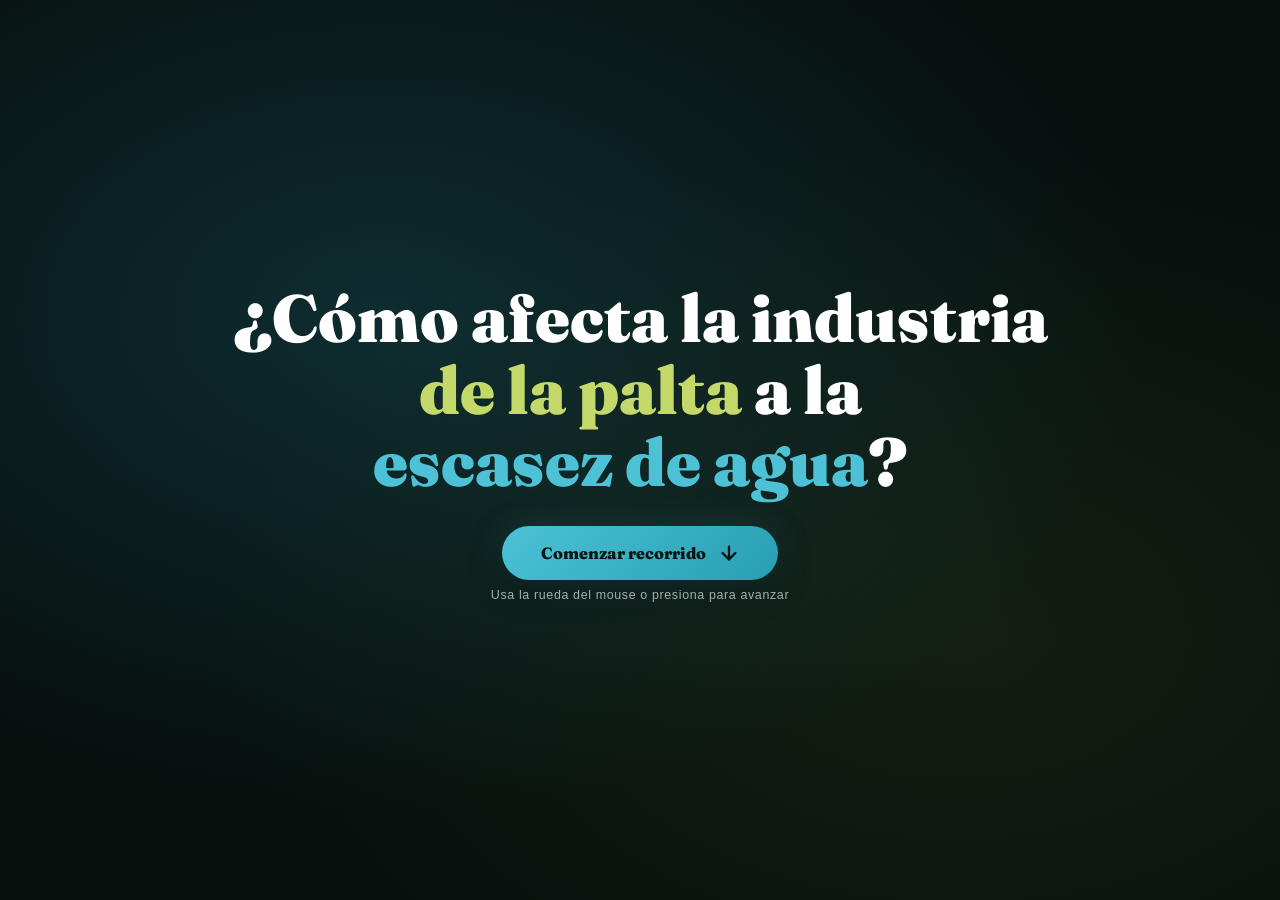
